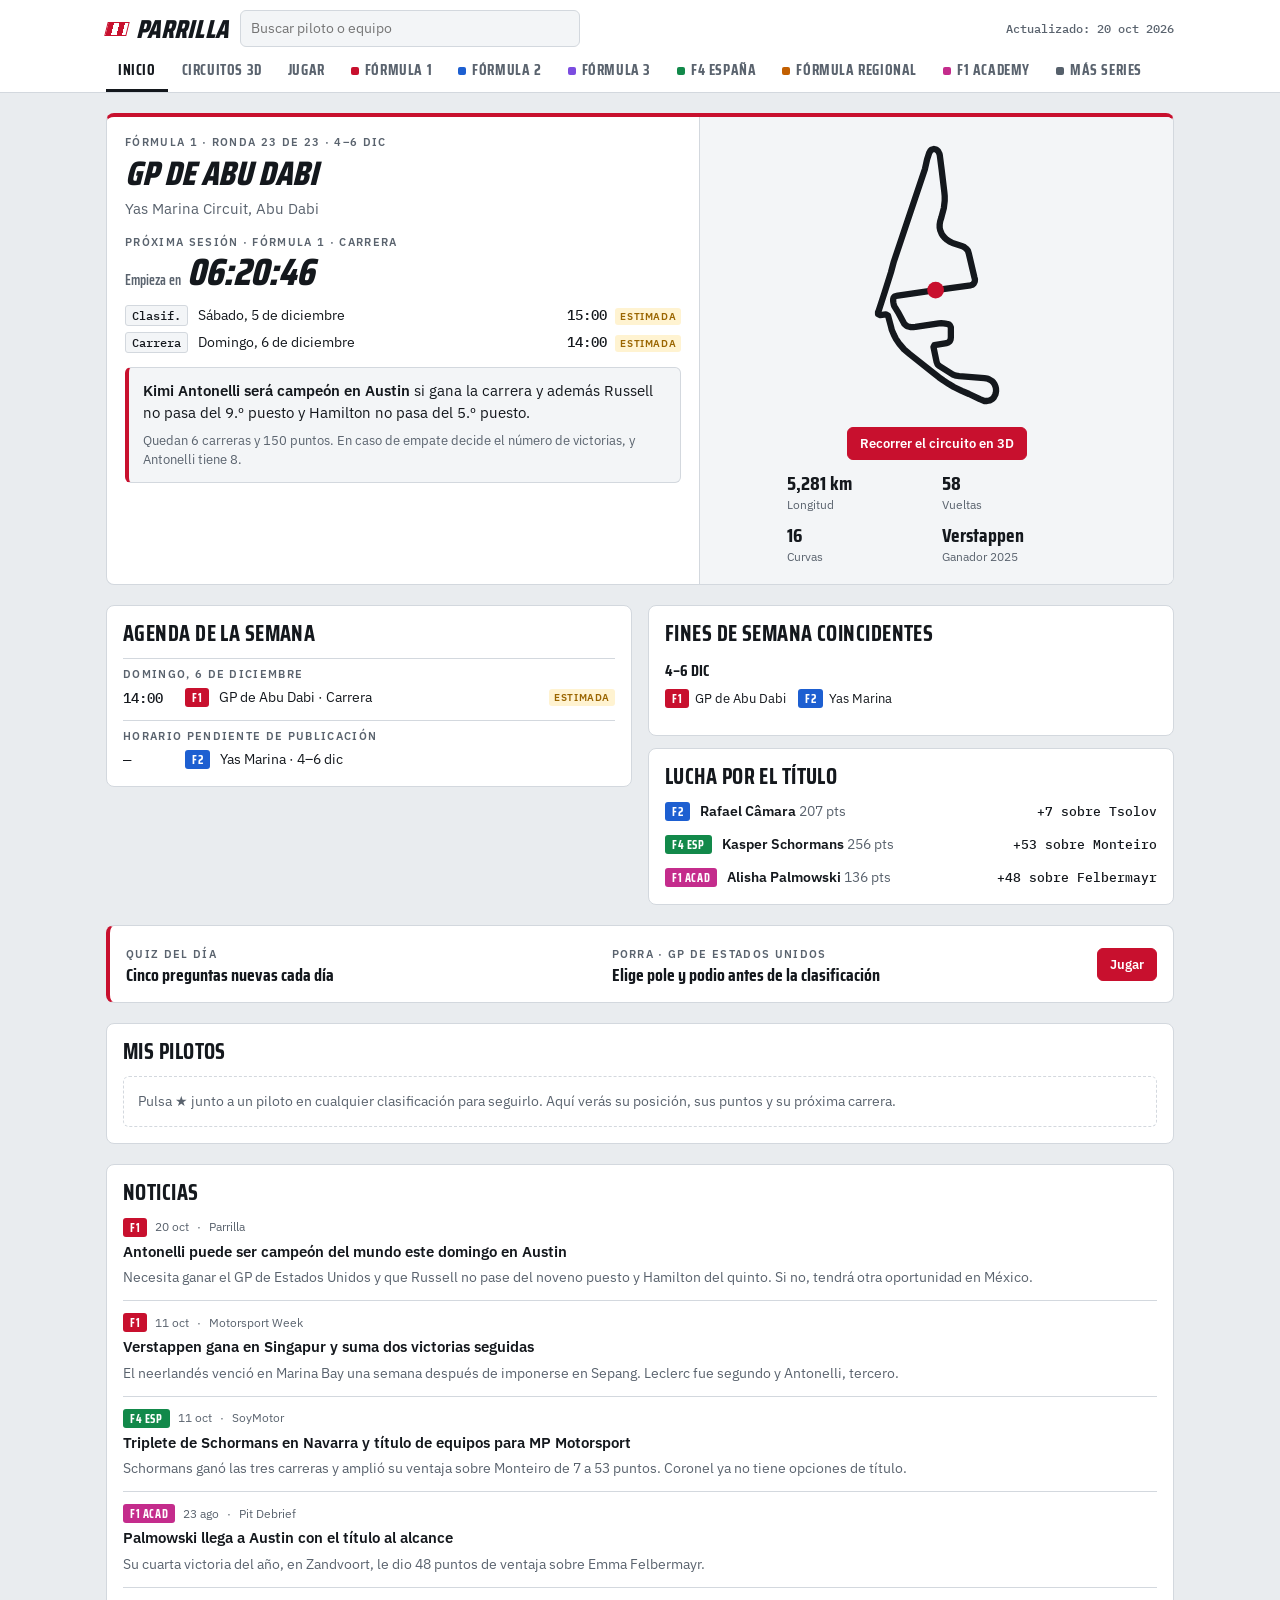
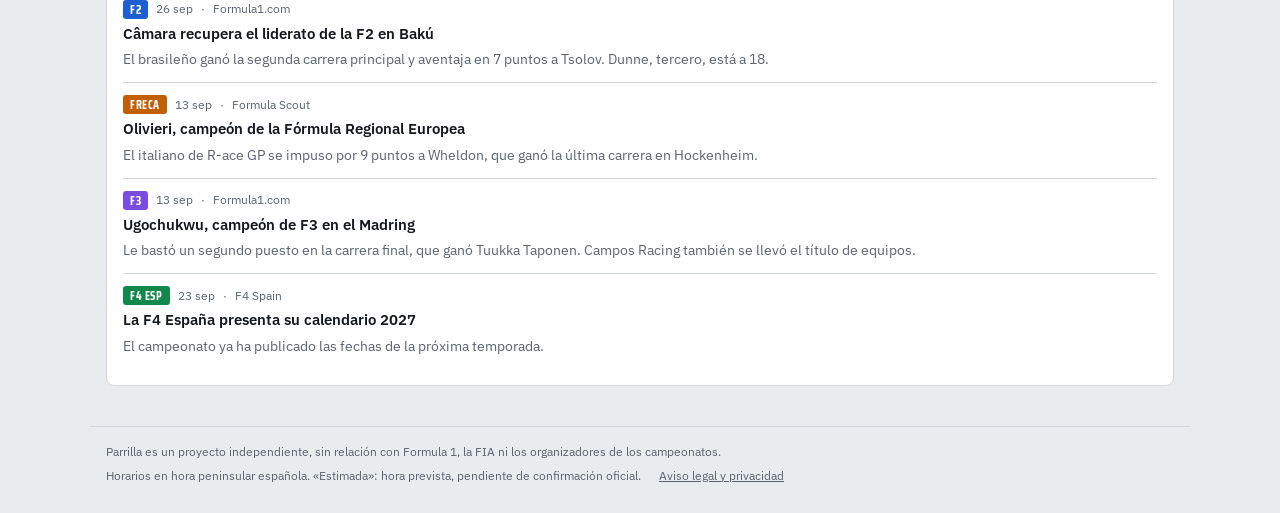
==== parrilla-motor/index.html @ 6202d60b "Add Parrilla Motor F1 site as imported from its artifact Standalone copy with a proper <head> (lang," ====
<!doctype html><html lang="es"><head><meta charset="utf-8"><meta name="viewport" content="width=device-width,initial-scale=1,viewport-fit=cover"><title>Parrilla Motor</title><meta name="description" content="Calendario, clasificaciones y circuitos de F1, F2, F3, F1 Academy, FRECA y F4 España, con horarios en tu zona."><style>:root{box-sizing:border-box;padding-top:env(safe-area-inset-top,0px);padding-bottom:env(safe-area-inset-bottom,0px)}html{scroll-padding-top:env(safe-area-inset-top,0px)}body{margin:0;padding:0}img{max-width:100%}[hidden]:not([hidden=until-found i]){display:none!important}</style>
<style>
@font-face{font-family:"Saira Condensed";font-weight:600;font-style:normal;font-display:swap;src:url([data-uri]) format("woff")}
@font-face{font-family:"Saira Condensed";font-weight:700;font-style:normal;font-display:swap;src:url([data-uri]) format("woff")}
@font-face{font-family:"Saira Condensed";font-weight:800;font-style:normal;font-display:swap;src:url([data-uri]) format("woff")}
@font-face{font-family:"IBM Plex Sans";font-weight:400;font-style:normal;font-display:swap;src:url([data-uri]) format("woff")}
@font-face{font-family:"IBM Plex Sans";font-weight:500;font-style:normal;font-display:swap;src:url([data-uri]) format("woff")}
@font-face{font-family:"IBM Plex Sans";font-weight:600;font-style:normal;font-display:swap;src:url([data-uri]) format("woff")}
@font-face{font-family:"IBM Plex Mono";font-weight:500;font-style:normal;font-display:swap;src:url([data-uri]) format("woff")}

/* Layout: pit-wall app — sticky header with series tabs; one content column (max 1100px); timing-screen tables; circuit traces as the only imagery */
:root{
  --bg:#e9ecef; --surface:#ffffff; --sunk:#f3f5f7; --ink:#14181d; --muted:#5a636e; --line:#d3d8de;
  --accent:#c8102e; --amber:#9a6500; --amber-bg:#fff3d1; --ok:#13804a; --track:#14181d;
  --f1:#c8102e; --f2:#1d5fd1; --f3:#7b4ce0; --f4:#12894a; --frec:#c25f00; --aca:#c42c8c; --oth:#56606b;
  --display:"Saira Condensed","Arial Narrow",Arial,sans-serif;
  --body:"IBM Plex Sans",system-ui,-apple-system,"Segoe UI",sans-serif;
  --mono:"IBM Plex Mono",ui-monospace,Menlo,Consolas,monospace;
}
@media (prefers-color-scheme:dark){:root:not([data-theme="light"]){
  --bg:#0f1216; --surface:#171b21; --sunk:#1d2229; --ink:#e8ebee; --muted:#9aa3ad; --line:#2b323b;
  --accent:#ff4b5c; --amber:#f2b705; --amber-bg:#2e2610; --ok:#3ccf7f; --track:#e8ebee;
  --f1:#ff4b5c; --f2:#5b93ff; --f3:#a98bff; --f4:#3ccf7f; --frec:#ff9a3c; --aca:#ff6bc6; --oth:#9aa3ad; color-scheme:dark}}
:root[data-theme="dark"]{
  --bg:#0f1216; --surface:#171b21; --sunk:#1d2229; --ink:#e8ebee; --muted:#9aa3ad; --line:#2b323b;
  --accent:#ff4b5c; --amber:#f2b705; --amber-bg:#2e2610; --ok:#3ccf7f; --track:#e8ebee;
  --f1:#ff4b5c; --f2:#5b93ff; --f3:#a98bff; --f4:#3ccf7f; --frec:#ff9a3c; --aca:#ff6bc6; --oth:#9aa3ad; color-scheme:dark}
*{box-sizing:border-box}
body{background:var(--bg);color:var(--ink);font:15px/1.5 var(--body);margin:0}
body::before{content:"";position:fixed;inset:0 0 auto;height:env(safe-area-inset-top,0px);z-index:10;background:var(--surface)}
a{color:inherit}
.wrap{max-width:1100px;margin:0 auto;padding-left:max(16px,env(safe-area-inset-left,0px));padding-right:max(16px,env(safe-area-inset-right,0px))}
header{position:sticky;top:env(safe-area-inset-top,0px);z-index:5;background:var(--surface);border-bottom:1px solid var(--line)}
.top{display:flex;align-items:center;gap:12px;padding-block:10px 6px;flex-wrap:wrap}
.brand{font:800 26px/1 var(--display);letter-spacing:.01em;text-transform:uppercase;font-style:italic;display:flex;align-items:center;gap:8px}
.brand i{display:inline-block;width:22px;height:14px;background:repeating-linear-gradient(90deg,var(--accent) 0 5.5px,var(--surface) 5.5px 11px);border:1px solid var(--accent);transform:skewX(-14deg)}
.stamp{margin-left:auto;font:500 12px var(--mono);color:var(--muted);white-space:nowrap}
.search{flex:1 1 220px;max-width:340px;position:relative}
.search input{width:100%;font:inherit;font-size:14px;padding:7px 10px;border:1px solid var(--line);border-radius:6px;background:var(--sunk);color:var(--ink)}
.search input:focus{outline:2px solid var(--accent);outline-offset:1px}
.results{position:absolute;left:0;right:0;top:calc(100% + 4px);background:var(--surface);border:1px solid var(--line);border-radius:6px;box-shadow:0 8px 24px rgba(0,0,0,.18);max-height:340px;overflow:auto;z-index:20}
.results button{display:flex;width:100%;gap:8px;align-items:center;padding:8px 10px;border:0;background:none;color:var(--ink);font:inherit;font-size:14px;text-align:left;cursor:pointer}
.results button:hover,.results button:focus{background:var(--sunk);outline:none}
nav.tabs{display:flex;gap:2px;overflow-x:auto;scrollbar-width:none}
nav.tabs::-webkit-scrollbar{display:none}
.tab{flex:none;border:0;background:none;color:var(--muted);font:700 15px/1 var(--display);letter-spacing:.04em;text-transform:uppercase;padding:10px 12px 11px;cursor:pointer;border-bottom:3px solid transparent;display:flex;gap:6px;align-items:center}
.tab[aria-selected="true"]{color:var(--ink);border-bottom-color:var(--c,var(--accent))}
.tab:focus-visible,.subtab:focus-visible,button:focus-visible{outline:2px solid var(--accent);outline-offset:-2px}
.dot{width:8px;height:8px;border-radius:2px;background:var(--c);flex:none}
main{padding-block:20px 40px;display:grid;gap:20px}
h1,h2,h3{font-family:var(--display);text-wrap:balance;margin:0;line-height:1.1}
h1{font-size:34px;font-weight:800;text-transform:uppercase;font-style:italic}
h2{font-size:22px;font-weight:700;text-transform:uppercase;letter-spacing:.02em}
h3{font-size:18px;font-weight:700}
.eyebrow{font:600 11px var(--body);letter-spacing:.12em;text-transform:uppercase;color:var(--muted)}
.muted{color:var(--muted)}
.mono{font-family:var(--mono);font-variant-numeric:tabular-nums}
.panel{background:var(--surface);border:1px solid var(--line);border-radius:8px;padding:16px;min-width:0}
.sec{display:grid;gap:12px;min-width:0;align-content:start}
.grid2{display:grid;grid-template-columns:repeat(auto-fit,minmax(min(100%,430px),1fr));gap:16px;align-items:start}
.hdr{display:flex;justify-content:space-between;align-items:center;gap:10px;flex-wrap:wrap}
/* feature */
.feature{display:grid;grid-template-columns:minmax(0,1.25fr) minmax(0,1fr);gap:0;padding:0;overflow:hidden;border-top:4px solid var(--c)}
.feature .info{padding:18px;display:grid;gap:14px;align-content:start}
.feature .map{background:var(--sunk);border-left:1px solid var(--line);display:grid;place-items:center;padding:18px;min-height:240px}
@media (max-width:760px){.feature{grid-template-columns:1fr}.feature .map{border-left:0;border-top:1px solid var(--line);min-height:200px}}
.trace{width:100%;max-width:280px;height:auto;aspect-ratio:1}
.trace path{fill:none;stroke:var(--track);stroke-width:4.5;stroke-linejoin:round;stroke-linecap:round}
.trace .sf{fill:var(--c,var(--accent))}
.cd{font:800 38px/1 var(--display);font-variant-numeric:tabular-nums;font-style:italic;white-space:nowrap}
.cd small{font-size:14px;font-weight:600;color:var(--muted);margin-right:6px;font-style:normal}
@media (max-width:560px){.cd{font-size:30px}h1{font-size:28px}}
.kv{display:grid;grid-template-columns:repeat(auto-fit,minmax(110px,1fr));gap:10px}
.kv div{display:grid;gap:2px}
.kv b{font:700 20px/1.1 var(--display)}
.kv span{font-size:12px;color:var(--muted)}
.chip{display:inline-flex;align-items:center;gap:5px;font:700 12px/1 var(--display);letter-spacing:.05em;text-transform:uppercase;padding:4px 7px 3px;border-radius:3px;background:var(--c);color:#fff;white-space:nowrap}
.sess{font:500 12px var(--mono);padding:2px 6px;border:1px solid var(--line);border-radius:3px;background:var(--sunk);min-width:62px;text-align:center;display:inline-block}
.est{font:600 10px var(--body);letter-spacing:.06em;text-transform:uppercase;color:var(--amber);background:var(--amber-bg);padding:2px 5px;border-radius:3px;white-space:nowrap}
.sched{display:grid;gap:6px}
.sched div{display:grid;grid-template-columns:auto 1fr auto;gap:10px;align-items:center;font-size:14px}
.sched .t{font:500 14px var(--mono)}
/* title fight */
.callout{border:1px solid var(--line);border-left:4px solid var(--c);border-radius:6px;padding:12px 14px;background:var(--sunk);display:grid;gap:6px}
.callout p{margin:0}
.callout ul{margin:0;padding-left:18px;display:grid;gap:2px}
.bars{display:grid;gap:6px}
.bar{display:grid;grid-template-columns:minmax(0,130px) 1fr 48px;gap:10px;align-items:center;font-size:13px}
.bar .nm{overflow:hidden;text-overflow:ellipsis;white-space:nowrap;font-weight:600}
.bar .track{height:10px;background:var(--line);border-radius:2px;position:relative;overflow:hidden}
.bar .fill{position:absolute;inset:0 auto 0 0;background:var(--c);border-radius:2px}
.bar .v{font:500 12px var(--mono);text-align:right}
.bar.out{opacity:.45}
/* agenda */
.day{display:grid;gap:6px}
.day>.eyebrow{padding-top:8px;border-top:1px solid var(--line)}
.day:first-child>.eyebrow{border-top:0;padding-top:0}
.row{display:grid;grid-template-columns:52px auto minmax(0,1fr) auto;gap:10px;align-items:center;font-size:14px}
.row .t{font:500 14px var(--mono);font-variant-numeric:tabular-nums}
.row .nm{overflow:hidden;text-overflow:ellipsis;white-space:nowrap}
.row.past{opacity:.5}
.clash{margin:0;padding:0;display:grid}
.clash li{list-style:none;display:grid;gap:6px;padding:10px 0;border-top:1px solid var(--line)}
.clash li:first-child{border-top:0;padding-top:0}
.clash .when{font:700 16px var(--display);text-transform:uppercase}
.clash .items{display:flex;flex-wrap:wrap;gap:6px 12px;font-size:13px}
.clash .items span{display:flex;gap:6px;align-items:center}
/* tables */
.tbl{overflow-x:auto;min-width:0}
table{border-collapse:collapse;width:100%;font-size:14px;font-variant-numeric:tabular-nums}
th{font:600 11px var(--body);letter-spacing:.08em;text-transform:uppercase;color:var(--muted);text-align:left;padding:6px 8px;border-bottom:1px solid var(--line);white-space:nowrap}
td{padding:7px 8px;border-bottom:1px solid var(--line);white-space:nowrap;vertical-align:top}
tr:last-child td{border-bottom:0}
td.pos{font:700 16px var(--display);width:34px;color:var(--muted)}
tr.p1 td.pos{color:var(--c)}
td.pts{font:600 14px var(--mono);text-align:right}
td.gap{font:500 12px var(--mono);color:var(--muted);text-align:right}
th.r{text-align:right}
td.drv{font-weight:600}
td.team{color:var(--muted)}
.tc{display:inline-block;width:4px;height:14px;border-radius:1px;background:var(--tc,var(--line));margin-right:8px;vertical-align:-2px}
tr.fav td{background:var(--amber-bg)}
tr.hl td{background:var(--amber-bg)}
td.wrap{white-space:normal;min-width:180px}
.res-r{display:grid;gap:2px}
.res-r span{display:flex;gap:6px;align-items:baseline}
.res-r em{font:600 10px var(--body);letter-spacing:.06em;text-transform:uppercase;color:var(--muted);font-style:normal;min-width:62px}
.star{border:0;background:none;cursor:pointer;font-size:17px;line-height:1;color:var(--line);padding:2px 4px}
.star[aria-pressed="true"]{color:var(--amber)}
/* series header */
.hero{display:grid;gap:10px;border-top:4px solid var(--c);padding-top:14px}
.facts{display:flex;flex-wrap:wrap;gap:8px 26px;font-size:14px}
.facts div b{display:block;font:700 22px/1.1 var(--display)}
.subtabs{display:flex;gap:4px;border-bottom:1px solid var(--line);overflow-x:auto;scrollbar-width:none}
.subtab{border:0;background:none;color:var(--muted);font:600 14px var(--body);padding:8px 12px;border-bottom:2px solid transparent;cursor:pointer;white-space:nowrap}
.subtab[aria-selected="true"]{color:var(--ink);border-bottom-color:var(--c)}
.cal{display:grid}
.ev{display:grid;grid-template-columns:44px minmax(0,1fr) auto;gap:12px;align-items:start;padding:12px 0;border-top:1px solid var(--line)}
.ev:first-child{border-top:0;padding-top:0}
.ev .rd{font:800 20px/1 var(--display);color:var(--muted);font-style:italic}
.ev.next .rd{color:var(--c)}
.ev .when{font:500 13px var(--mono);color:var(--muted);text-align:right;white-space:nowrap;display:grid;gap:4px;justify-items:end}
.ev .ss{display:flex;flex-wrap:wrap;gap:6px 14px;margin-top:6px;font-size:13px}
.ev .ss span{display:flex;gap:6px;align-items:center}
.ev .meta{font-size:13px;color:var(--muted);margin-top:2px}
.ev .mini{width:56px;height:56px;margin-top:6px}
.ev .mini path{stroke-width:7}
.evbody{display:grid;grid-template-columns:minmax(0,1fr) auto;gap:10px}
.badge{font:600 10px var(--body);letter-spacing:.08em;text-transform:uppercase;padding:2px 6px;border-radius:3px;border:1px solid currentColor}
.news{display:grid}
.news article{padding:12px 0;border-top:1px solid var(--line);display:grid;gap:4px}
.news article:first-child{border-top:0;padding-top:0}
.news a{font-weight:600;text-decoration:none}
.news a:hover{text-decoration:underline}
.news .meta{display:flex;gap:8px;align-items:center;font-size:12px;color:var(--muted);flex-wrap:wrap}
.favs{display:grid;grid-template-columns:repeat(auto-fill,minmax(min(100%,230px),1fr));gap:10px}
.fav-card{border:1px solid var(--line);border-left:4px solid var(--c);border-radius:6px;padding:10px 12px;display:grid;gap:2px;background:var(--sunk)}
.fav-card .big{font:800 26px/1 var(--display);font-style:italic}
.empty{border:1px dashed var(--line);border-radius:6px;padding:14px;color:var(--muted);font-size:14px}
.links{display:flex;flex-wrap:wrap;gap:8px}
.links a{font-size:13px;font-weight:600;text-decoration:none;border:1px solid var(--line);border-radius:5px;padding:6px 10px;background:var(--surface)}
.links a:hover{border-color:var(--c,var(--accent))}
.seg{display:inline-flex;border:1px solid var(--line);border-radius:6px;overflow:hidden}
.seg button{border:0;background:none;color:var(--muted);font:600 13px var(--body);padding:6px 12px;cursor:pointer}
.seg button[aria-pressed="true"]{background:var(--ink);color:var(--surface)}
.series-list{display:grid;gap:0}
.series-list article{display:grid;gap:4px;padding:12px 0;border-top:1px solid var(--line)}
.series-list article:first-child{border-top:0;padding-top:0}
footer{border-top:1px solid var(--line);padding-block:16px 28px;font-size:12px;color:var(--muted);display:flex;gap:6px 18px;flex-wrap:wrap}
footer a{color:var(--muted)}
.legal p{margin:0;max-width:68ch}
.btn.primary{background:var(--accent);border-color:var(--accent);color:#fff}
.btn:disabled{opacity:.5;cursor:default}
.map .btn{margin-top:12px}
.linkbtn{border:0;background:none;padding:0;color:var(--c,var(--accent));font:600 13px var(--body);cursor:pointer;text-decoration:underline;text-underline-offset:3px}
.chips-row{display:flex;gap:6px;flex-wrap:wrap}
.trk-pick{display:flex;gap:8px;align-items:center;max-width:460px;min-width:0;width:100%}
.trk-pick select{font:600 14px var(--body);padding:8px 10px;border:1px solid var(--line);border-radius:6px;background:var(--surface);color:var(--ink);max-width:100%;min-width:0;width:0;flex:1 1 auto}
.trk-pick .btn{width:38px;height:36px;padding:0;font-size:18px;flex:none}
.badge.live{color:var(--accent)}
.mini{position:absolute;top:10px;left:10px;width:110px;height:110px;background:rgba(15,18,22,.55);border-radius:6px;pointer-events:none}
@media (max-width:480px){.mini{width:84px;height:84px}}
.pill{border:1px solid var(--line);background:var(--surface);color:var(--ink);font:600 13px var(--body);padding:6px 12px;border-radius:999px;cursor:pointer}
.pill[aria-pressed="true"]{background:var(--ink);color:var(--surface);border-color:var(--ink)}
.promo{display:grid;grid-template-columns:1fr 1fr auto;gap:16px;align-items:center;border-left:4px solid var(--accent)}
.promo h3{font-size:18px;margin-top:2px}
@media (max-width:640px){.promo{grid-template-columns:1fr}}
/* 3D */
.v3d-wrap{display:grid;gap:10px}
.v3d-stage{position:relative;width:100%;aspect-ratio:16/9;max-height:70vh;min-height:320px;border-radius:8px;overflow:hidden;background:#1b2233;border:1px solid var(--line)}
@media (max-width:640px){.v3d-stage{aspect-ratio:auto;height:62vh}}
#v3dc{display:block;width:100%;height:100%;touch-action:none;cursor:grab}
.v3d-loading[hidden]{display:none}
.v3d-loading{position:absolute;inset:0;display:grid;place-items:center;color:#e8ebee;font:600 14px var(--body);text-align:center;padding:16px}
.hud{position:absolute;left:10px;bottom:10px;display:flex;gap:14px;align-items:flex-end;background:rgba(15,18,22,.78);color:#fff;border-radius:6px;padding:8px 12px;font-variant-numeric:tabular-nums}
.hud b{display:block;font:800 30px/1 var(--display);font-style:italic}
.hud span{font:600 10px var(--body);letter-spacing:.08em;text-transform:uppercase;color:#aab2bb}
.hud-speed b{font-size:40px;min-width:3ch;text-align:right}
.hud-time b{font:500 18px var(--mono);font-style:normal}
.hud-bars{display:flex;gap:4px;height:40px}
.hb{width:8px;height:100%;background:rgba(255,255,255,.15);border-radius:2px;position:relative;overflow:hidden}
.hb i{position:absolute;inset:0;transform-origin:bottom;transform:scaleY(0);transition:transform .08s linear}
.hb.thr i{background:#3ccf7f}.hb.brk i{background:#ff4b5c}
@media (max-width:480px){.hud{gap:10px;padding:6px 8px}.hud-speed b{font-size:30px}.hud b{font-size:24px}.hud-time b{font-size:14px}.hud-cam button{padding:5px 8px;font-size:12px}}
.v3d-ctrl{display:flex;gap:10px;align-items:center;flex-wrap:wrap}
.v3d-ctrl .seg{flex-wrap:wrap}
.v3d-ctrl input[type=range]{flex:1 1 200px;accent-color:var(--accent)}
.btn.play{width:44px;height:34px;padding:0}
.brk-list{display:grid;gap:0}
.brk-item{display:grid;grid-template-columns:28px 64px 1fr auto;gap:10px;align-items:center;border:0;border-top:1px solid var(--line);background:none;color:var(--ink);font:inherit;font-size:14px;padding:9px 4px;text-align:left;cursor:pointer}
.brk-item:first-child{border-top:0}
.brk-item:hover{background:var(--sunk)}
.brk-item .n{font:800 18px var(--display);font-style:italic;color:var(--accent)}
.brk-item .d{font:500 12px var(--mono);color:var(--muted)}
.brk-item .g{font-size:12px;color:var(--muted)}
@media (max-width:480px){.brk-item{grid-template-columns:24px 1fr auto}.brk-item .d{display:none}}
/* quiz */
.qprog{display:flex;gap:4px}
.qprog i{flex:1;height:5px;border-radius:2px;background:var(--line)}
.qprog i.cur{background:var(--muted)}.qprog i.ok{background:var(--ok)}.qprog i.ko{background:var(--accent)}
.qq{font:700 22px/1.25 var(--display);margin:4px 0 0;text-wrap:balance}
.qopts{display:grid;gap:8px}
.qopt{border:1px solid var(--line);background:var(--sunk);color:var(--ink);font:500 15px var(--body);text-align:left;padding:11px 14px;border-radius:6px;cursor:pointer}
.qopt:hover:not(:disabled){border-color:var(--ink)}
.qopt:disabled{cursor:default}
.qopt.right{border-color:var(--ok);background:color-mix(in srgb,var(--ok) 14%,var(--surface))}
.qopt.wrong{border-color:var(--accent);background:color-mix(in srgb,var(--accent) 12%,var(--surface))}
.qfb{font-size:14px;padding:10px 12px;border-radius:6px;background:var(--sunk);border-left:4px solid var(--ok);margin-bottom:10px}
.qfb.ko{border-left-color:var(--accent)}
@media (prefers-reduced-motion:no-preference){.qopt.right{animation:pop .28s ease-out}.qopt.wrong{animation:nudge .3s ease-out}}
@keyframes pop{0%{transform:scale(1)}45%{transform:scale(1.025)}100%{transform:scale(1)}}
@keyframes nudge{0%,100%{transform:translateX(0)}30%{transform:translateX(-4px)}60%{transform:translateX(3px)}}
.qscore{display:flex;align-items:center;gap:16px}
.qscore b{font:800 56px/1 var(--display);font-style:italic}
.qscore b span{font-size:24px;color:var(--muted)}
.qprog.big{flex:1}.qprog.big i{height:10px}
.qrev{margin:8px 0 0;padding-left:18px;display:grid;gap:8px;font-size:14px}
.okc{color:var(--ok);font-weight:600}.koc{color:var(--accent);font-weight:600}
details summary{cursor:pointer;font-weight:600;font-size:14px}
.sharebox{width:100%;font:13px var(--mono);margin-top:6px;background:var(--sunk);color:var(--ink);border:1px solid var(--line);border-radius:4px}
.pform{display:grid;grid-template-columns:1fr 1fr;gap:10px}
.pform .hdr{grid-column:1/-1}
.pfield{display:grid;gap:4px;font-size:12px;color:var(--muted);font-weight:600;text-transform:uppercase;letter-spacing:.06em}
.pfield select{font:500 14px var(--body);text-transform:none;letter-spacing:0;padding:8px;border:1px solid var(--line);border-radius:6px;background:var(--sunk);color:var(--ink)}
@media (max-width:420px){.pform{grid-template-columns:1fr}}
.prules{list-style:none;margin:8px 0 0;padding:0;display:grid;gap:4px;font-size:14px}
.prules li{display:flex;justify-content:space-between;border-bottom:1px dashed var(--line);padding-bottom:4px}
.legal h2{font-size:18px;margin-top:8px}
.btn{font:600 13px var(--body);padding:7px 12px;border:1px solid var(--line);border-radius:6px;background:var(--sunk);color:var(--ink);cursor:pointer}
</style>

</head><body>
<header>
  <div class="wrap">
    <div class="top">
      <div class="brand"><i aria-hidden="true"></i>Parrilla</div>
      <div class="search">
        <input id="q" type="search" placeholder="Buscar piloto o equipo" aria-label="Buscar piloto o equipo" autocomplete="off">
        <div class="results" id="qres" hidden></div>
      </div>
      <div class="stamp" id="stamp"></div>
    </div>
    <nav class="tabs" id="tabs" role="tablist" aria-label="Categorías"></nav>
  </div>
</header>
<main class="wrap" id="main"></main>
<script type="text/plain" id="three-src">/**
 * @license
 * Copyright 2010-2023 Three.js Authors
 * SPDX-License-Identifier: MIT
 */
!function(t,e){"object"==typeof exports&&"undefined"!=typeof module?e(exports):"function"==typeof define&&define.amd?define(["exports"],e):e((t="undefined"!=typeof globalThis?globalThis:t||self).THREE={})}(this,(function(t){"use strict";const e="149",i=100,n=300,r=301,s=302,a=303,o=304,l=306,c=1e3,h=1001,u=1002,d=1003,p=1004,m=1005,f=1006,g=1007,v=1008,x=1009,_=1012,y=1014,M=1015,b=1016,S=1020,w=1023,T=1026,A=1027,E=33776,C=33777,L=33778,R=33779,P=35840,I=35841,D=35842,N=35843,O=37492,z=37496,U=37808,B=37809,F=37810,k=37811,G=37812,V=37813,H=37814,W=37815,j=37816,q=37817,X=37818,Y=37819,Z=37820,J=37821,K=36492,$=36284,Q=36285,tt=36286,et=2300,it=2301,nt=2302,rt=2400,st=2401,at=2402,ot=2500,lt=2501,ct=3e3,ht=3001,ut="srgb",dt="srgb-linear",pt=7680,mt=35044,ft="300 es",gt=1035;class vt{addEventListener(t,e){void 0===this._listeners&&(this._listeners={});const i=this._listeners;void 0===i[t]&&(i[t]=[]),-1===i[t].indexOf(e)&&i[t].push(e)}hasEventListener(t,e){if(void 0===this._listeners)return!1;const i=this._listeners;return void 0!==i[t]&&-1!==i[t].indexOf(e)}removeEventListener(t,e){if(void 0===this._listeners)return;const i=this._listeners[t];if(void 0!==i){const t=i.indexOf(e);-1!==t&&i.splice(t,1)}}dispatchEvent(t){if(void 0===this._listeners)return;const e=this._listeners[t.type];if(void 0!==e){t.target=this;const i=e.slice(0);for(let e=0,n=i.length;e<n;e++)i[e].call(this,t);t.target=null}}}const xt=["00","01","02","03","04","05","06","07","08","09","0a","0b","0c","0d","0e","0f","10","11","12","13","14","15","16","17","18","19","1a","1b","1c","1d","1e","1f","20","21","22","23","24","25","26","27","28","29","2a","2b","2c","2d","2e","2f","30","31","32","33","34","35","36","37","38","39","3a","3b","3c","3d","3e","3f","40","41","42","43","44","45","46","47","48","49","4a","4b","4c","4d","4e","4f","50","51","52","53","54","55","56","57","58","59","5a","5b","5c","5d","5e","5f","60","61","62","63","64","65","66","67","68","69","6a","6b","6c","6d","6e","6f","70","71","72","73","74","75","76","77","78","79","7a","7b","7c","7d","7e","7f","80","81","82","83","84","85","86","87","88","89","8a","8b","8c","8d","8e","8f","90","91","92","93","94","95","96","97","98","99","9a","9b","9c","9d","9e","9f","a0","a1","a2","a3","a4","a5","a6","a7","a8","a9","aa","ab","ac","ad","ae","af","b0","b1","b2","b3","b4","b5","b6","b7","b8","b9","ba","bb","bc","bd","be","bf","c0","c1","c2","c3","c4","c5","c6","c7","c8","c9","ca","cb","cc","cd","ce","cf","d0","d1","d2","d3","d4","d5","d6","d7","d8","d9","da","db","dc","dd","de","df","e0","e1","e2","e3","e4","e5","e6","e7","e8","e9","ea","eb","ec","ed","ee","ef","f0","f1","f2","f3","f4","f5","f6","f7","f8","f9","fa","fb","fc","fd","fe","ff"];let _t=1234567;const yt=Math.PI/180,Mt=180/Math.PI;function bt(){const t=4294967295*Math.random()|0,e=4294967295*Math.random()|0,i=4294967295*Math.random()|0,n=4294967295*Math.random()|0;return(xt[255&t]+xt[t>>8&255]+xt[t>>16&255]+xt[t>>24&255]+"-"+xt[255&e]+xt[e>>8&255]+"-"+xt[e>>16&15|64]+xt[e>>24&255]+"-"+xt[63&i|128]+xt[i>>8&255]+"-"+xt[i>>16&255]+xt[i>>24&255]+xt[255&n]+xt[n>>8&255]+xt[n>>16&255]+xt[n>>24&255]).toLowerCase()}function St(t,e,i){return Math.max(e,Math.min(i,t))}function wt(t,e){return(t%e+e)%e}function Tt(t,e,i){return(1-i)*t+i*e}function At(t){return 0==(t&t-1)&&0!==t}function Et(t){return Math.pow(2,Math.ceil(Math.log(t)/Math.LN2))}function Ct(t){return Math.pow(2,Math.floor(Math.log(t)/Math.LN2))}function Lt(t,e){switch(e.constructor){case Float32Array:return t;case Uint16Array:return t/65535;case Uint8Array:return t/255;case Int16Array:return Math.max(t/32767,-1);case Int8Array:return Math.max(t/127,-1);default:throw new Error("Invalid component type.")}}function Rt(t,e){switch(e.constructor){case Float32Array:return t;case Uint16Array:return Math.round(65535*t);case Uint8Array:return Math.round(255*t);case Int16Array:return Math.round(32767*t);case Int8Array:return Math.round(127*t);default:throw new Error("Invalid component type.")}}var Pt=Object.freeze({__proto__:null,DEG2RAD:yt,RAD2DEG:Mt,ceilPowerOfTwo:Et,clamp:St,damp:function(t,e,i,n){return Tt(t,e,1-Math.exp(-i*n))},degToRad:function(t){return t*yt},denormalize:Lt,euclideanModulo:wt,floorPowerOfTwo:Ct,generateUUID:bt,inverseLerp:function(t,e,i){return t!==e?(i-t)/(e-t):0},isPowerOfTwo:At,lerp:Tt,mapLinear:function(t,e,i,n,r){return n+(t-e)*(r-n)/(i-e)},normalize:Rt,pingpong:function(t,e=1){return e-Math.abs(wt(t,2*e)-e)},radToDeg:function(t){return t*Mt},randFloat:function(t,e){return t+Math.random()*(e-t)},randFloatSpread:function(t){return t*(.5-Math.random())},randInt:function(t,e){return t+Math.floor(Math.random()*(e-t+1))},seededRandom:function(t){void 0!==t&&(_t=t);let e=_t+=1831565813;return e=Math.imul(e^e>>>15,1|e),e^=e+Math.imul(e^e>>>7,61|e),((e^e>>>14)>>>0)/4294967296},setQuaternionFromProperEuler:function(t,e,i,n,r){const s=Math.cos,a=Math.sin,o=s(i/2),l=a(i/2),c=s((e+n)/2),h=a((e+n)/2),u=s((e-n)/2),d=a((e-n)/2),p=s((n-e)/2),m=a((n-e)/2);switch(r){case"XYX":t.set(o*h,l*u,l*d,o*c);break;case"YZY":t.set(l*d,o*h,l*u,o*c);break;case"ZXZ":t.set(l*u,l*d,o*h,o*c);break;case"XZX":t.set(o*h,l*m,l*p,o*c);break;case"YXY":t.set(l*p,o*h,l*m,o*c);break;case"ZYZ":t.set(l*m,l*p,o*h,o*c);break;default:console.warn("THREE.MathUtils: .setQuaternionFromProperEuler() encountered an unknown order: "+r)}},smootherstep:function(t,e,i){return t<=e?0:t>=i?1:(t=(t-e)/(i-e))*t*t*(t*(6*t-15)+10)},smoothstep:function(t,e,i){return t<=e?0:t>=i?1:(t=(t-e)/(i-e))*t*(3-2*t)}});class It{constructor(t=0,e=0){It.prototype.isVector2=!0,this.x=t,this.y=e}get width(){return this.x}set width(t){this.x=t}get height(){return this.y}set height(t){this.y=t}set(t,e){return this.x=t,this.y=e,this}setScalar(t){return this.x=t,this.y=t,this}setX(t){return this.x=t,this}setY(t){return this.y=t,this}setComponent(t,e){switch(t){case 0:this.x=e;break;case 1:this.y=e;break;default:throw new Error("index is out of range: "+t)}return this}getComponent(t){switch(t){case 0:return this.x;case 1:return this.y;default:throw new Error("index is out of range: "+t)}}clone(){return new this.constructor(this.x,this.y)}copy(t){return this.x=t.x,this.y=t.y,this}add(t){return this.x+=t.x,this.y+=t.y,this}addScalar(t){return this.x+=t,this.y+=t,this}addVectors(t,e){return this.x=t.x+e.x,this.y=t.y+e.y,this}addScaledVector(t,e){return this.x+=t.x*e,this.y+=t.y*e,this}sub(t){return this.x-=t.x,this.y-=t.y,this}subScalar(t){return this.x-=t,this.y-=t,this}subVectors(t,e){return this.x=t.x-e.x,this.y=t.y-e.y,this}multiply(t){return this.x*=t.x,this.y*=t.y,this}multiplyScalar(t){return this.x*=t,this.y*=t,this}divide(t){return this.x/=t.x,this.y/=t.y,this}divideScalar(t){return this.multiplyScalar(1/t)}applyMatrix3(t){const e=this.x,i=this.y,n=t.elements;return this.x=n[0]*e+n[3]*i+n[6],this.y=n[1]*e+n[4]*i+n[7],this}min(t){return this.x=Math.min(this.x,t.x),this.y=Math.min(this.y,t.y),this}max(t){return this.x=Math.max(this.x,t.x),this.y=Math.max(this.y,t.y),this}clamp(t,e){return this.x=Math.max(t.x,Math.min(e.x,this.x)),this.y=Math.max(t.y,Math.min(e.y,this.y)),this}clampScalar(t,e){return this.x=Math.max(t,Math.min(e,this.x)),this.y=Math.max(t,Math.min(e,this.y)),this}clampLength(t,e){const i=this.length();return this.divideScalar(i||1).multiplyScalar(Math.max(t,Math.min(e,i)))}floor(){return this.x=Math.floor(this.x),this.y=Math.floor(this.y),this}ceil(){return this.x=Math.ceil(this.x),this.y=Math.ceil(this.y),this}round(){return this.x=Math.round(this.x),this.y=Math.round(this.y),this}roundToZero(){return this.x=this.x<0?Math.ceil(this.x):Math.floor(this.x),this.y=this.y<0?Math.ceil(this.y):Math.floor(this.y),this}negate(){return this.x=-this.x,this.y=-this.y,this}dot(t){return this.x*t.x+this.y*t.y}cross(t){return this.x*t.y-this.y*t.x}lengthSq(){return this.x*this.x+this.y*this.y}length(){return Math.sqrt(this.x*this.x+this.y*this.y)}manhattanLength(){return Math.abs(this.x)+Math.abs(this.y)}normalize(){return this.divideScalar(this.length()||1)}angle(){return Math.atan2(-this.y,-this.x)+Math.PI}distanceTo(t){return Math.sqrt(this.distanceToSquared(t))}distanceToSquared(t){const e=this.x-t.x,i=this.y-t.y;return e*e+i*i}manhattanDistanceTo(t){return Math.abs(this.x-t.x)+Math.abs(this.y-t.y)}setLength(t){return this.normalize().multiplyScalar(t)}lerp(t,e){return this.x+=(t.x-this.x)*e,this.y+=(t.y-this.y)*e,this}lerpVectors(t,e,i){return this.x=t.x+(e.x-t.x)*i,this.y=t.y+(e.y-t.y)*i,this}equals(t){return t.x===this.x&&t.y===this.y}fromArray(t,e=0){return this.x=t[e],this.y=t[e+1],this}toArray(t=[],e=0){return t[e]=this.x,t[e+1]=this.y,t}fromBufferAttribute(t,e){return this.x=t.getX(e),this.y=t.getY(e),this}rotateAround(t,e){const i=Math.cos(e),n=Math.sin(e),r=this.x-t.x,s=this.y-t.y;return this.x=r*i-s*n+t.x,this.y=r*n+s*i+t.y,this}random(){return this.x=Math.random(),this.y=Math.random(),this}*[Symbol.iterator](){yield this.x,yield this.y}}class Dt{constructor(){Dt.prototype.isMatrix3=!0,this.elements=[1,0,0,0,1,0,0,0,1]}set(t,e,i,n,r,s,a,o,l){const c=this.elements;return c[0]=t,c[1]=n,c[2]=a,c[3]=e,c[4]=r,c[5]=o,c[6]=i,c[7]=s,c[8]=l,this}identity(){return this.set(1,0,0,0,1,0,0,0,1),this}copy(t){const e=this.elements,i=t.elements;return e[0]=i[0],e[1]=i[1],e[2]=i[2],e[3]=i[3],e[4]=i[4],e[5]=i[5],e[6]=i[6],e[7]=i[7],e[8]=i[8],this}extractBasis(t,e,i){return t.setFromMatrix3Column(this,0),e.setFromMatrix3Column(this,1),i.setFromMatrix3Column(this,2),this}setFromMatrix4(t){const e=t.elements;return this.set(e[0],e[4],e[8],e[1],e[5],e[9],e[2],e[6],e[10]),this}multiply(t){return this.multiplyMatrices(this,t)}premultiply(t){return this.multiplyMatrices(t,this)}multiplyMatrices(t,e){const i=t.elements,n=e.elements,r=this.elements,s=i[0],a=i[3],o=i[6],l=i[1],c=i[4],h=i[7],u=i[2],d=i[5],p=i[8],m=n[0],f=n[3],g=n[6],v=n[1],x=n[4],_=n[7],y=n[2],M=n[5],b=n[8];return r[0]=s*m+a*v+o*y,r[3]=s*f+a*x+o*M,r[6]=s*g+a*_+o*b,r[1]=l*m+c*v+h*y,r[4]=l*f+c*x+h*M,r[7]=l*g+c*_+h*b,r[2]=u*m+d*v+p*y,r[5]=u*f+d*x+p*M,r[8]=u*g+d*_+p*b,this}multiplyScalar(t){const e=this.elements;return e[0]*=t,e[3]*=t,e[6]*=t,e[1]*=t,e[4]*=t,e[7]*=t,e[2]*=t,e[5]*=t,e[8]*=t,this}determinant(){const t=this.elements,e=t[0],i=t[1],n=t[2],r=t[3],s=t[4],a=t[5],o=t[6],l=t[7],c=t[8];return e*s*c-e*a*l-i*r*c+i*a*o+n*r*l-n*s*o}invert(){const t=this.elements,e=t[0],i=t[1],n=t[2],r=t[3],s=t[4],a=t[5],o=t[6],l=t[7],c=t[8],h=c*s-a*l,u=a*o-c*r,d=l*r-s*o,p=e*h+i*u+n*d;if(0===p)return this.set(0,0,0,0,0,0,0,0,0);const m=1/p;return t[0]=h*m,t[1]=(n*l-c*i)*m,t[2]=(a*i-n*s)*m,t[3]=u*m,t[4]=(c*e-n*o)*m,t[5]=(n*r-a*e)*m,t[6]=d*m,t[7]=(i*o-l*e)*m,t[8]=(s*e-i*r)*m,this}transpose(){let t;const e=this.elements;return t=e[1],e[1]=e[3],e[3]=t,t=e[2],e[2]=e[6],e[6]=t,t=e[5],e[5]=e[7],e[7]=t,this}getNormalMatrix(t){return this.setFromMatrix4(t).invert().transpose()}transposeIntoArray(t){const e=this.elements;return t[0]=e[0],t[1]=e[3],t[2]=e[6],t[3]=e[1],t[4]=e[4],t[5]=e[7],t[6]=e[2],t[7]=e[5],t[8]=e[8],this}setUvTransform(t,e,i,n,r,s,a){const o=Math.cos(r),l=Math.sin(r);return this.set(i*o,i*l,-i*(o*s+l*a)+s+t,-n*l,n*o,-n*(-l*s+o*a)+a+e,0,0,1),this}scale(t,e){return this.premultiply(Nt.makeScale(t,e)),this}rotate(t){return this.premultiply(Nt.makeRotation(-t)),this}translate(t,e){return this.premultiply(Nt.makeTranslation(t,e)),this}makeTranslation(t,e){return this.set(1,0,t,0,1,e,0,0,1),this}makeRotation(t){const e=Math.cos(t),i=Math.sin(t);return this.set(e,-i,0,i,e,0,0,0,1),this}makeScale(t,e){return this.set(t,0,0,0,e,0,0,0,1),this}equals(t){const e=this.elements,i=t.elements;for(let t=0;t<9;t++)if(e[t]!==i[t])return!1;return!0}fromArray(t,e=0){for(let i=0;i<9;i++)this.elements[i]=t[i+e];return this}toArray(t=[],e=0){const i=this.elements;return t[e]=i[0],t[e+1]=i[1],t[e+2]=i[2],t[e+3]=i[3],t[e+4]=i[4],t[e+5]=i[5],t[e+6]=i[6],t[e+7]=i[7],t[e+8]=i[8],t}clone(){return(new this.constructor).fromArray(this.elements)}}const Nt=new Dt;function Ot(t){for(let e=t.length-1;e>=0;--e)if(t[e]>=65535)return!0;return!1}const zt={Int8Array:Int8Array,Uint8Array:Uint8Array,Uint8ClampedArray:Uint8ClampedArray,Int16Array:Int16Array,Uint16Array:Uint16Array,Int32Array:Int32Array,Uint32Array:Uint32Array,Float32Array:Float32Array,Float64Array:Float64Array};function Ut(t,e){return new zt[t](e)}function Bt(t){return document.createElementNS("http://www.w3.org/1999/xhtml",t)}function Ft(t){return t<.04045?.0773993808*t:Math.pow(.9478672986*t+.0521327014,2.4)}function kt(t){return t<.0031308?12.92*t:1.055*Math.pow(t,.41666)-.055}const Gt={[ut]:{[dt]:Ft},[dt]:{[ut]:kt}},Vt={legacyMode:!0,get workingColorSpace(){return dt},set workingColorSpace(t){console.warn("THREE.ColorManagement: .workingColorSpace is readonly.")},convert:function(t,e,i){if(this.legacyMode||e===i||!e||!i)return t;if(Gt[e]&&void 0!==Gt[e][i]){const n=Gt[e][i];return t.r=n(t.r),t.g=n(t.g),t.b=n(t.b),t}throw new Error("Unsupported color space conversion.")},fromWorkingColorSpace:function(t,e){return this.convert(t,this.workingColorSpace,e)},toWorkingColorSpace:function(t,e){return this.convert(t,e,this.workingColorSpace)}},Ht={aliceblue:15792383,antiquewhite:16444375,aqua:65535,aquamarine:8388564,azure:15794175,beige:16119260,bisque:16770244,black:0,blanchedalmond:16772045,blue:255,blueviolet:9055202,brown:10824234,burlywood:14596231,cadetblue:6266528,chartreuse:8388352,chocolate:13789470,coral:16744272,cornflowerblue:6591981,cornsilk:16775388,crimson:14423100,cyan:65535,darkblue:139,darkcyan:35723,darkgoldenrod:12092939,darkgray:11119017,darkgreen:25600,darkgrey:11119017,darkkhaki:12433259,darkmagenta:9109643,darkolivegreen:5597999,darkorange:16747520,darkorchid:10040012,darkred:9109504,darksalmon:15308410,darkseagreen:9419919,darkslateblue:4734347,darkslategray:3100495,darkslategrey:3100495,darkturquoise:52945,darkviolet:9699539,deeppink:16716947,deepskyblue:49151,dimgray:6908265,dimgrey:6908265,dodgerblue:2003199,firebrick:11674146,floralwhite:16775920,forestgreen:2263842,fuchsia:16711935,gainsboro:14474460,ghostwhite:16316671,gold:16766720,goldenrod:14329120,gray:8421504,green:32768,greenyellow:11403055,grey:8421504,honeydew:15794160,hotpink:16738740,indianred:13458524,indigo:4915330,ivory:16777200,khaki:15787660,lavender:15132410,lavenderblush:16773365,lawngreen:8190976,lemonchiffon:16775885,lightblue:11393254,lightcoral:15761536,lightcyan:14745599,lightgoldenrodyellow:16448210,lightgray:13882323,lightgreen:9498256,lightgrey:13882323,lightpink:16758465,lightsalmon:16752762,lightseagreen:2142890,lightskyblue:8900346,lightslategray:7833753,lightslategrey:7833753,lightsteelblue:11584734,lightyellow:16777184,lime:65280,limegreen:3329330,linen:16445670,magenta:16711935,maroon:8388608,mediumaquamarine:6737322,mediumblue:205,mediumorchid:12211667,mediumpurple:9662683,mediumseagreen:3978097,mediumslateblue:8087790,mediumspringgreen:64154,mediumturquoise:4772300,mediumvioletred:13047173,midnightblue:1644912,mintcream:16121850,mistyrose:16770273,moccasin:16770229,navajowhite:16768685,navy:128,oldlace:16643558,olive:8421376,olivedrab:7048739,orange:16753920,orangered:16729344,orchid:14315734,palegoldenrod:15657130,palegreen:10025880,paleturquoise:11529966,palevioletred:14381203,papayawhip:16773077,peachpuff:16767673,peru:13468991,pink:16761035,plum:14524637,powderblue:11591910,purple:8388736,rebeccapurple:6697881,red:16711680,rosybrown:12357519,royalblue:4286945,saddlebrown:9127187,salmon:16416882,sandybrown:16032864,seagreen:3050327,seashell:16774638,sienna:10506797,silver:12632256,skyblue:8900331,slateblue:6970061,slategray:7372944,slategrey:7372944,snow:16775930,springgreen:65407,steelblue:4620980,tan:13808780,teal:32896,thistle:14204888,tomato:16737095,turquoise:4251856,violet:15631086,wheat:16113331,white:16777215,whitesmoke:16119285,yellow:16776960,yellowgreen:10145074},Wt={r:0,g:0,b:0},jt={h:0,s:0,l:0},qt={h:0,s:0,l:0};function Xt(t,e,i){return i<0&&(i+=1),i>1&&(i-=1),i<1/6?t+6*(e-t)*i:i<.5?e:i<2/3?t+6*(e-t)*(2/3-i):t}function Yt(t,e){return e.r=t.r,e.g=t.g,e.b=t.b,e}class Zt{constructor(t,e,i){return this.isColor=!0,this.r=1,this.g=1,this.b=1,void 0===e&&void 0===i?this.set(t):this.setRGB(t,e,i)}set(t){return t&&t.isColor?this.copy(t):"number"==typeof t?this.setHex(t):"string"==typeof t&&this.setStyle(t),this}setScalar(t){return this.r=t,this.g=t,this.b=t,this}setHex(t,e=ut){return t=Math.floor(t),this.r=(t>>16&255)/255,this.g=(t>>8&255)/255,this.b=(255&t)/255,Vt.toWorkingColorSpace(this,e),this}setRGB(t,e,i,n=Vt.workingColorSpace){return this.r=t,this.g=e,this.b=i,Vt.toWorkingColorSpace(this,n),this}setHSL(t,e,i,n=Vt.workingColorSpace){if(t=wt(t,1),e=St(e,0,1),i=St(i,0,1),0===e)this.r=this.g=this.b=i;else{const n=i<=.5?i*(1+e):i+e-i*e,r=2*i-n;this.r=Xt(r,n,t+1/3),this.g=Xt(r,n,t),this.b=Xt(r,n,t-1/3)}return Vt.toWorkingColorSpace(this,n),this}setStyle(t,e=ut){function i(e){void 0!==e&&parseFloat(e)<1&&console.warn("THREE.Color: Alpha component of "+t+" will be ignored.")}let n;if(n=/^((?:rgb|hsl)a?)\(([^\)]*)\)/.exec(t)){let t;const r=n[1],s=n[2];switch(r){case"rgb":case"rgba":if(t=/^\s*(\d+)\s*,\s*(\d+)\s*,\s*(\d+)\s*(?:,\s*(\d*\.?\d+)\s*)?$/.exec(s))return this.r=Math.min(255,parseInt(t[1],10))/255,this.g=Math.min(255,parseInt(t[2],10))/255,this.b=Math.min(255,parseInt(t[3],10))/255,Vt.toWorkingColorSpace(this,e),i(t[4]),this;if(t=/^\s*(\d+)\%\s*,\s*(\d+)\%\s*,\s*(\d+)\%\s*(?:,\s*(\d*\.?\d+)\s*)?$/.exec(s))return this.r=Math.min(100,parseInt(t[1],10))/100,this.g=Math.min(100,parseInt(t[2],10))/100,this.b=Math.min(100,parseInt(t[3],10))/100,Vt.toWorkingColorSpace(this,e),i(t[4]),this;break;case"hsl":case"hsla":if(t=/^\s*(\d*\.?\d+)\s*,\s*(\d*\.?\d+)\%\s*,\s*(\d*\.?\d+)\%\s*(?:,\s*(\d*\.?\d+)\s*)?$/.exec(s)){const n=parseFloat(t[1])/360,r=parseFloat(t[2])/100,s=parseFloat(t[3])/100;return i(t[4]),this.setHSL(n,r,s,e)}}}else if(n=/^\#([A-Fa-f\d]+)$/.exec(t)){const t=n[1],i=t.length;if(3===i)return this.r=parseInt(t.charAt(0)+t.charAt(0),16)/255,this.g=parseInt(t.charAt(1)+t.charAt(1),16)/255,this.b=parseInt(t.charAt(2)+t.charAt(2),16)/255,Vt.toWorkingColorSpace(this,e),this;if(6===i)return this.r=parseInt(t.charAt(0)+t.charAt(1),16)/255,this.g=parseInt(t.charAt(2)+t.charAt(3),16)/255,this.b=parseInt(t.charAt(4)+t.charAt(5),16)/255,Vt.toWorkingColorSpace(this,e),this}return t&&t.length>0?this.setColorName(t,e):this}setColorName(t,e=ut){const i=Ht[t.toLowerCase()];return void 0!==i?this.setHex(i,e):console.warn("THREE.Color: Unknown color "+t),this}clone(){return new this.constructor(this.r,this.g,this.b)}copy(t){return this.r=t.r,this.g=t.g,this.b=t.b,this}copySRGBToLinear(t){return this.r=Ft(t.r),this.g=Ft(t.g),this.b=Ft(t.b),this}copyLinearToSRGB(t){return this.r=kt(t.r),this.g=kt(t.g),this.b=kt(t.b),this}convertSRGBToLinear(){return this.copySRGBToLinear(this),this}convertLinearToSRGB(){return this.copyLinearToSRGB(this),this}getHex(t=ut){return Vt.fromWorkingColorSpace(Yt(this,Wt),t),St(255*Wt.r,0,255)<<16^St(255*Wt.g,0,255)<<8^St(255*Wt.b,0,255)<<0}getHexString(t=ut){return("000000"+this.getHex(t).toString(16)).slice(-6)}getHSL(t,e=Vt.workingColorSpace){Vt.fromWorkingColorSpace(Yt(this,Wt),e);const i=Wt.r,n=Wt.g,r=Wt.b,s=Math.max(i,n,r),a=Math.min(i,n,r);let o,l;const c=(a+s)/2;if(a===s)o=0,l=0;else{const t=s-a;switch(l=c<=.5?t/(s+a):t/(2-s-a),s){case i:o=(n-r)/t+(n<r?6:0);break;case n:o=(r-i)/t+2;break;case r:o=(i-n)/t+4}o/=6}return t.h=o,t.s=l,t.l=c,t}getRGB(t,e=Vt.workingColorSpace){return Vt.fromWorkingColorSpace(Yt(this,Wt),e),t.r=Wt.r,t.g=Wt.g,t.b=Wt.b,t}getStyle(t=ut){return Vt.fromWorkingColorSpace(Yt(this,Wt),t),t!==ut?`color(${t} ${Wt.r} ${Wt.g} ${Wt.b})`:`rgb(${255*Wt.r|0},${255*Wt.g|0},${255*Wt.b|0})`}offsetHSL(t,e,i){return this.getHSL(jt),jt.h+=t,jt.s+=e,jt.l+=i,this.setHSL(jt.h,jt.s,jt.l),this}add(t){return this.r+=t.r,this.g+=t.g,this.b+=t.b,this}addColors(t,e){return this.r=t.r+e.r,this.g=t.g+e.g,this.b=t.b+e.b,this}addScalar(t){return this.r+=t,this.g+=t,this.b+=t,this}sub(t){return this.r=Math.max(0,this.r-t.r),this.g=Math.max(0,this.g-t.g),this.b=Math.max(0,this.b-t.b),this}multiply(t){return this.r*=t.r,this.g*=t.g,this.b*=t.b,this}multiplyScalar(t){return this.r*=t,this.g*=t,this.b*=t,this}lerp(t,e){return this.r+=(t.r-this.r)*e,this.g+=(t.g-this.g)*e,this.b+=(t.b-this.b)*e,this}lerpColors(t,e,i){return this.r=t.r+(e.r-t.r)*i,this.g=t.g+(e.g-t.g)*i,this.b=t.b+(e.b-t.b)*i,this}lerpHSL(t,e){this.getHSL(jt),t.getHSL(qt);const i=Tt(jt.h,qt.h,e),n=Tt(jt.s,qt.s,e),r=Tt(jt.l,qt.l,e);return this.setHSL(i,n,r),this}equals(t){return t.r===this.r&&t.g===this.g&&t.b===this.b}fromArray(t,e=0){return this.r=t[e],this.g=t[e+1],this.b=t[e+2],this}toArray(t=[],e=0){return t[e]=this.r,t[e+1]=this.g,t[e+2]=this.b,t}fromBufferAttribute(t,e){return this.r=t.getX(e),this.g=t.getY(e),this.b=t.getZ(e),this}toJSON(){return this.getHex()}*[Symbol.iterator](){yield this.r,yield this.g,yield this.b}}let Jt;Zt.NAMES=Ht;class Kt{static getDataURL(t){if(/^data:/i.test(t.src))return t.src;if("undefined"==typeof HTMLCanvasElement)return t.src;let e;if(t instanceof HTMLCanvasElement)e=t;else{void 0===Jt&&(Jt=Bt("canvas")),Jt.width=t.width,Jt.height=t.height;const i=Jt.getContext("2d");t instanceof ImageData?i.putImageData(t,0,0):i.drawImage(t,0,0,t.width,t.height),e=Jt}return e.width>2048||e.height>2048?(console.warn("THREE.ImageUtils.getDataURL: Image converted to jpg for performance reasons",t),e.toDataURL("image/jpeg",.6)):e.toDataURL("image/png")}static sRGBToLinear(t){if("undefined"!=typeof HTMLImageElement&&t instanceof HTMLImageElement||"undefined"!=typeof HTMLCanvasElement&&t instanceof HTMLCanvasElement||"undefined"!=typeof ImageBitmap&&t instanceof ImageBitmap){const e=Bt("canvas");e.width=t.width,e.height=t.height;const i=e.getContext("2d");i.drawImage(t,0,0,t.width,t.height);const n=i.getImageData(0,0,t.width,t.height),r=n.data;for(let t=0;t<r.length;t++)r[t]=255*Ft(r[t]/255);return i.putImageData(n,0,0),e}if(t.data){const e=t.data.slice(0);for(let t=0;t<e.length;t++)e instanceof Uint8Array||e instanceof Uint8ClampedArray?e[t]=Math.floor(255*Ft(e[t]/255)):e[t]=Ft(e[t]);return{data:e,width:t.width,height:t.height}}return console.warn("THREE.ImageUtils.sRGBToLinear(): Unsupported image type. No color space conversion applied."),t}}class $t{constructor(t=null){this.isSource=!0,this.uuid=bt(),this.data=t,this.version=0}set needsUpdate(t){!0===t&&this.version++}toJSON(t){const e=void 0===t||"string"==typeof t;if(!e&&void 0!==t.images[this.uuid])return t.images[this.uuid];const i={uuid:this.uuid,url:""},n=this.data;if(null!==n){let t;if(Array.isArray(n)){t=[];for(let e=0,i=n.length;e<i;e++)n[e].isDataTexture?t.push(Qt(n[e].image)):t.push(Qt(n[e]))}else t=Qt(n);i.url=t}return e||(t.images[this.uuid]=i),i}}function Qt(t){return"undefined"!=typeof HTMLImageElement&&t instanceof HTMLImageElement||"undefined"!=typeof HTMLCanvasElement&&t instanceof HTMLCanvasElement||"undefined"!=typeof ImageBitmap&&t instanceof ImageBitmap?Kt.getDataURL(t):t.data?{data:Array.from(t.data),width:t.width,height:t.height,type:t.data.constructor.name}:(console.warn("THREE.Texture: Unable to serialize Texture."),{})}let te=0;class ee extends vt{constructor(t=ee.DEFAULT_IMAGE,e=ee.DEFAULT_MAPPING,i=1001,n=1001,r=1006,s=1008,a=1023,o=1009,l=ee.DEFAULT_ANISOTROPY,c=3e3){super(),this.isTexture=!0,Object.defineProperty(this,"id",{value:te++}),this.uuid=bt(),this.name="",this.source=new $t(t),this.mipmaps=[],this.mapping=e,this.wrapS=i,this.wrapT=n,this.magFilter=r,this.minFilter=s,this.anisotropy=l,this.format=a,this.internalFormat=null,this.type=o,this.offset=new It(0,0),this.repeat=new It(1,1),this.center=new It(0,0),this.rotation=0,this.matrixAutoUpdate=!0,this.matrix=new Dt,this.generateMipmaps=!0,this.premultiplyAlpha=!1,this.flipY=!0,this.unpackAlignment=4,this.encoding=c,this.userData={},this.version=0,this.onUpdate=null,this.isRenderTargetTexture=!1,this.needsPMREMUpdate=!1}get image(){return this.source.data}set image(t){this.source.data=t}updateMatrix(){this.matrix.setUvTransform(this.offset.x,this.offset.y,this.repeat.x,this.repeat.y,this.rotation,this.center.x,this.center.y)}clone(){return(new this.constructor).copy(this)}copy(t){return this.name=t.name,this.source=t.source,this.mipmaps=t.mipmaps.slice(0),this.mapping=t.mapping,this.wrapS=t.wrapS,this.wrapT=t.wrapT,this.magFilter=t.magFilter,this.minFilter=t.minFilter,this.anisotropy=t.anisotropy,this.format=t.format,this.internalFormat=t.internalFormat,this.type=t.type,this.offset.copy(t.offset),this.repeat.copy(t.repeat),this.center.copy(t.center),this.rotation=t.rotation,this.matrixAutoUpdate=t.matrixAutoUpdate,this.matrix.copy(t.matrix),this.generateMipmaps=t.generateMipmaps,this.premultiplyAlpha=t.premultiplyAlpha,this.flipY=t.flipY,this.unpackAlignment=t.unpackAlignment,this.encoding=t.encoding,this.userData=JSON.parse(JSON.stringify(t.userData)),this.needsUpdate=!0,this}toJSON(t){const e=void 0===t||"string"==typeof t;if(!e&&void 0!==t.textures[this.uuid])return t.textures[this.uuid];const i={metadata:{version:4.5,type:"Texture",generator:"Texture.toJSON"},uuid:this.uuid,name:this.name,image:this.source.toJSON(t).uuid,mapping:this.mapping,repeat:[this.repeat.x,this.repeat.y],offset:[this.offset.x,this.offset.y],center:[this.center.x,this.center.y],rotation:this.rotation,wrap:[this.wrapS,this.wrapT],format:this.format,type:this.type,encoding:this.encoding,minFilter:this.minFilter,magFilter:this.magFilter,anisotropy:this.anisotropy,flipY:this.flipY,generateMipmaps:this.generateMipmaps,premultiplyAlpha:this.premultiplyAlpha,unpackAlignment:this.unpackAlignment};return Object.keys(this.userData).length>0&&(i.userData=this.userData),e||(t.textures[this.uuid]=i),i}dispose(){this.dispatchEvent({type:"dispose"})}transformUv(t){if(this.mapping!==n)return t;if(t.applyMatrix3(this.matrix),t.x<0||t.x>1)switch(this.wrapS){case c:t.x=t.x-Math.floor(t.x);break;case h:t.x=t.x<0?0:1;break;case u:1===Math.abs(Math.floor(t.x)%2)?t.x=Math.ceil(t.x)-t.x:t.x=t.x-Math.floor(t.x)}if(t.y<0||t.y>1)switch(this.wrapT){case c:t.y=t.y-Math.floor(t.y);break;case h:t.y=t.y<0?0:1;break;case u:1===Math.abs(Math.floor(t.y)%2)?t.y=Math.ceil(t.y)-t.y:t.y=t.y-Math.floor(t.y)}return this.flipY&&(t.y=1-t.y),t}set needsUpdate(t){!0===t&&(this.version++,this.source.needsUpdate=!0)}}ee.DEFAULT_IMAGE=null,ee.DEFAULT_MAPPING=n,ee.DEFAULT_ANISOTROPY=1;class ie{constructor(t=0,e=0,i=0,n=1){ie.prototype.isVector4=!0,this.x=t,this.y=e,this.z=i,this.w=n}get width(){return this.z}set width(t){this.z=t}get height(){return this.w}set height(t){this.w=t}set(t,e,i,n){return this.x=t,this.y=e,this.z=i,this.w=n,this}setScalar(t){return this.x=t,this.y=t,this.z=t,this.w=t,this}setX(t){return this.x=t,this}setY(t){return this.y=t,this}setZ(t){return this.z=t,this}setW(t){return this.w=t,this}setComponent(t,e){switch(t){case 0:this.x=e;break;case 1:this.y=e;break;case 2:this.z=e;break;case 3:this.w=e;break;default:throw new Error("index is out of range: "+t)}return this}getComponent(t){switch(t){case 0:return this.x;case 1:return this.y;case 2:return this.z;case 3:return this.w;default:throw new Error("index is out of range: "+t)}}clone(){return new this.constructor(this.x,this.y,this.z,this.w)}copy(t){return this.x=t.x,this.y=t.y,this.z=t.z,this.w=void 0!==t.w?t.w:1,this}add(t){return this.x+=t.x,this.y+=t.y,this.z+=t.z,this.w+=t.w,this}addScalar(t){return this.x+=t,this.y+=t,this.z+=t,this.w+=t,this}addVectors(t,e){return this.x=t.x+e.x,this.y=t.y+e.y,this.z=t.z+e.z,this.w=t.w+e.w,this}addScaledVector(t,e){return this.x+=t.x*e,this.y+=t.y*e,this.z+=t.z*e,this.w+=t.w*e,this}sub(t){return this.x-=t.x,this.y-=t.y,this.z-=t.z,this.w-=t.w,this}subScalar(t){return this.x-=t,this.y-=t,this.z-=t,this.w-=t,this}subVectors(t,e){return this.x=t.x-e.x,this.y=t.y-e.y,this.z=t.z-e.z,this.w=t.w-e.w,this}multiply(t){return this.x*=t.x,this.y*=t.y,this.z*=t.z,this.w*=t.w,this}multiplyScalar(t){return this.x*=t,this.y*=t,this.z*=t,this.w*=t,this}applyMatrix4(t){const e=this.x,i=this.y,n=this.z,r=this.w,s=t.elements;return this.x=s[0]*e+s[4]*i+s[8]*n+s[12]*r,this.y=s[1]*e+s[5]*i+s[9]*n+s[13]*r,this.z=s[2]*e+s[6]*i+s[10]*n+s[14]*r,this.w=s[3]*e+s[7]*i+s[11]*n+s[15]*r,this}divideScalar(t){return this.multiplyScalar(1/t)}setAxisAngleFromQuaternion(t){this.w=2*Math.acos(t.w);const e=Math.sqrt(1-t.w*t.w);return e<1e-4?(this.x=1,this.y=0,this.z=0):(this.x=t.x/e,this.y=t.y/e,this.z=t.z/e),this}setAxisAngleFromRotationMatrix(t){let e,i,n,r;const s=.01,a=.1,o=t.elements,l=o[0],c=o[4],h=o[8],u=o[1],d=o[5],p=o[9],m=o[2],f=o[6],g=o[10];if(Math.abs(c-u)<s&&Math.abs(h-m)<s&&Math.abs(p-f)<s){if(Math.abs(c+u)<a&&Math.abs(h+m)<a&&Math.abs(p+f)<a&&Math.abs(l+d+g-3)<a)return this.set(1,0,0,0),this;e=Math.PI;const t=(l+1)/2,o=(d+1)/2,v=(g+1)/2,x=(c+u)/4,_=(h+m)/4,y=(p+f)/4;return t>o&&t>v?t<s?(i=0,n=.707106781,r=.707106781):(i=Math.sqrt(t),n=x/i,r=_/i):o>v?o<s?(i=.707106781,n=0,r=.707106781):(n=Math.sqrt(o),i=x/n,r=y/n):v<s?(i=.707106781,n=.707106781,r=0):(r=Math.sqrt(v),i=_/r,n=y/r),this.set(i,n,r,e),this}let v=Math.sqrt((f-p)*(f-p)+(h-m)*(h-m)+(u-c)*(u-c));return Math.abs(v)<.001&&(v=1),this.x=(f-p)/v,this.y=(h-m)/v,this.z=(u-c)/v,this.w=Math.acos((l+d+g-1)/2),this}min(t){return this.x=Math.min(this.x,t.x),this.y=Math.min(this.y,t.y),this.z=Math.min(this.z,t.z),this.w=Math.min(this.w,t.w),this}max(t){return this.x=Math.max(this.x,t.x),this.y=Math.max(this.y,t.y),this.z=Math.max(this.z,t.z),this.w=Math.max(this.w,t.w),this}clamp(t,e){return this.x=Math.max(t.x,Math.min(e.x,this.x)),this.y=Math.max(t.y,Math.min(e.y,this.y)),this.z=Math.max(t.z,Math.min(e.z,this.z)),this.w=Math.max(t.w,Math.min(e.w,this.w)),this}clampScalar(t,e){return this.x=Math.max(t,Math.min(e,this.x)),this.y=Math.max(t,Math.min(e,this.y)),this.z=Math.max(t,Math.min(e,this.z)),this.w=Math.max(t,Math.min(e,this.w)),this}clampLength(t,e){const i=this.length();return this.divideScalar(i||1).multiplyScalar(Math.max(t,Math.min(e,i)))}floor(){return this.x=Math.floor(this.x),this.y=Math.floor(this.y),this.z=Math.floor(this.z),this.w=Math.floor(this.w),this}ceil(){return this.x=Math.ceil(this.x),this.y=Math.ceil(this.y),this.z=Math.ceil(this.z),this.w=Math.ceil(this.w),this}round(){return this.x=Math.round(this.x),this.y=Math.round(this.y),this.z=Math.round(this.z),this.w=Math.round(this.w),this}roundToZero(){return this.x=this.x<0?Math.ceil(this.x):Math.floor(this.x),this.y=this.y<0?Math.ceil(this.y):Math.floor(this.y),this.z=this.z<0?Math.ceil(this.z):Math.floor(this.z),this.w=this.w<0?Math.ceil(this.w):Math.floor(this.w),this}negate(){return this.x=-this.x,this.y=-this.y,this.z=-this.z,this.w=-this.w,this}dot(t){return this.x*t.x+this.y*t.y+this.z*t.z+this.w*t.w}lengthSq(){return this.x*this.x+this.y*this.y+this.z*this.z+this.w*this.w}length(){return Math.sqrt(this.x*this.x+this.y*this.y+this.z*this.z+this.w*this.w)}manhattanLength(){return Math.abs(this.x)+Math.abs(this.y)+Math.abs(this.z)+Math.abs(this.w)}normalize(){return this.divideScalar(this.length()||1)}setLength(t){return this.normalize().multiplyScalar(t)}lerp(t,e){return this.x+=(t.x-this.x)*e,this.y+=(t.y-this.y)*e,this.z+=(t.z-this.z)*e,this.w+=(t.w-this.w)*e,this}lerpVectors(t,e,i){return this.x=t.x+(e.x-t.x)*i,this.y=t.y+(e.y-t.y)*i,this.z=t.z+(e.z-t.z)*i,this.w=t.w+(e.w-t.w)*i,this}equals(t){return t.x===this.x&&t.y===this.y&&t.z===this.z&&t.w===this.w}fromArray(t,e=0){return this.x=t[e],this.y=t[e+1],this.z=t[e+2],this.w=t[e+3],this}toArray(t=[],e=0){return t[e]=this.x,t[e+1]=this.y,t[e+2]=this.z,t[e+3]=this.w,t}fromBufferAttribute(t,e){return this.x=t.getX(e),this.y=t.getY(e),this.z=t.getZ(e),this.w=t.getW(e),this}random(){return this.x=Math.random(),this.y=Math.random(),this.z=Math.random(),this.w=Math.random(),this}*[Symbol.iterator](){yield this.x,yield this.y,yield this.z,yield this.w}}class ne extends vt{constructor(t=1,e=1,i={}){super(),this.isWebGLRenderTarget=!0,this.width=t,this.height=e,this.depth=1,this.scissor=new ie(0,0,t,e),this.scissorTest=!1,this.viewport=new ie(0,0,t,e);const n={width:t,height:e,depth:1};this.texture=new ee(n,i.mapping,i.wrapS,i.wrapT,i.magFilter,i.minFilter,i.format,i.type,i.anisotropy,i.encoding),this.texture.isRenderTargetTexture=!0,this.texture.flipY=!1,this.texture.generateMipmaps=void 0!==i.generateMipmaps&&i.generateMipmaps,this.texture.internalFormat=void 0!==i.internalFormat?i.internalFormat:null,this.texture.minFilter=void 0!==i.minFilter?i.minFilter:f,this.depthBuffer=void 0===i.depthBuffer||i.depthBuffer,this.stencilBuffer=void 0!==i.stencilBuffer&&i.stencilBuffer,this.depthTexture=void 0!==i.depthTexture?i.depthTexture:null,this.samples=void 0!==i.samples?i.samples:0}setSize(t,e,i=1){this.width===t&&this.height===e&&this.depth===i||(this.width=t,this.height=e,this.depth=i,this.texture.image.width=t,this.texture.image.height=e,this.texture.image.depth=i,this.dispose()),this.viewport.set(0,0,t,e),this.scissor.set(0,0,t,e)}clone(){return(new this.constructor).copy(this)}copy(t){this.width=t.width,this.height=t.height,this.depth=t.depth,this.viewport.copy(t.viewport),this.texture=t.texture.clone(),this.texture.isRenderTargetTexture=!0;const e=Object.assign({},t.texture.image);return this.texture.source=new $t(e),this.depthBuffer=t.depthBuffer,this.stencilBuffer=t.stencilBuffer,null!==t.depthTexture&&(this.depthTexture=t.depthTexture.clone()),this.samples=t.samples,this}dispose(){this.dispatchEvent({type:"dispose"})}}class re extends ee{constructor(t=null,e=1,i=1,n=1){super(null),this.isDataArrayTexture=!0,this.image={data:t,width:e,height:i,depth:n},this.magFilter=d,this.minFilter=d,this.wrapR=h,this.generateMipmaps=!1,this.flipY=!1,this.unpackAlignment=1}}class se extends ee{constructor(t=null,e=1,i=1,n=1){super(null),this.isData3DTexture=!0,this.image={data:t,width:e,height:i,depth:n},this.magFilter=d,this.minFilter=d,this.wrapR=h,this.generateMipmaps=!1,this.flipY=!1,this.unpackAlignment=1}}class ae{constructor(t=0,e=0,i=0,n=1){this.isQuaternion=!0,this._x=t,this._y=e,this._z=i,this._w=n}static slerpFlat(t,e,i,n,r,s,a){let o=i[n+0],l=i[n+1],c=i[n+2],h=i[n+3];const u=r[s+0],d=r[s+1],p=r[s+2],m=r[s+3];if(0===a)return t[e+0]=o,t[e+1]=l,t[e+2]=c,void(t[e+3]=h);if(1===a)return t[e+0]=u,t[e+1]=d,t[e+2]=p,void(t[e+3]=m);if(h!==m||o!==u||l!==d||c!==p){let t=1-a;const e=o*u+l*d+c*p+h*m,i=e>=0?1:-1,n=1-e*e;if(n>Number.EPSILON){const r=Math.sqrt(n),s=Math.atan2(r,e*i);t=Math.sin(t*s)/r,a=Math.sin(a*s)/r}const r=a*i;if(o=o*t+u*r,l=l*t+d*r,c=c*t+p*r,h=h*t+m*r,t===1-a){const t=1/Math.sqrt(o*o+l*l+c*c+h*h);o*=t,l*=t,c*=t,h*=t}}t[e]=o,t[e+1]=l,t[e+2]=c,t[e+3]=h}static multiplyQuaternionsFlat(t,e,i,n,r,s){const a=i[n],o=i[n+1],l=i[n+2],c=i[n+3],h=r[s],u=r[s+1],d=r[s+2],p=r[s+3];return t[e]=a*p+c*h+o*d-l*u,t[e+1]=o*p+c*u+l*h-a*d,t[e+2]=l*p+c*d+a*u-o*h,t[e+3]=c*p-a*h-o*u-l*d,t}get x(){return this._x}set x(t){this._x=t,this._onChangeCallback()}get y(){return this._y}set y(t){this._y=t,this._onChangeCallback()}get z(){return this._z}set z(t){this._z=t,this._onChangeCallback()}get w(){return this._w}set w(t){this._w=t,this._onChangeCallback()}set(t,e,i,n){return this._x=t,this._y=e,this._z=i,this._w=n,this._onChangeCallback(),this}clone(){return new this.constructor(this._x,this._y,this._z,this._w)}copy(t){return this._x=t.x,this._y=t.y,this._z=t.z,this._w=t.w,this._onChangeCallback(),this}setFromEuler(t,e){const i=t._x,n=t._y,r=t._z,s=t._order,a=Math.cos,o=Math.sin,l=a(i/2),c=a(n/2),h=a(r/2),u=o(i/2),d=o(n/2),p=o(r/2);switch(s){case"XYZ":this._x=u*c*h+l*d*p,this._y=l*d*h-u*c*p,this._z=l*c*p+u*d*h,this._w=l*c*h-u*d*p;break;case"YXZ":this._x=u*c*h+l*d*p,this._y=l*d*h-u*c*p,this._z=l*c*p-u*d*h,this._w=l*c*h+u*d*p;break;case"ZXY":this._x=u*c*h-l*d*p,this._y=l*d*h+u*c*p,this._z=l*c*p+u*d*h,this._w=l*c*h-u*d*p;break;case"ZYX":this._x=u*c*h-l*d*p,this._y=l*d*h+u*c*p,this._z=l*c*p-u*d*h,this._w=l*c*h+u*d*p;break;case"YZX":this._x=u*c*h+l*d*p,this._y=l*d*h+u*c*p,this._z=l*c*p-u*d*h,this._w=l*c*h-u*d*p;break;case"XZY":this._x=u*c*h-l*d*p,this._y=l*d*h-u*c*p,this._z=l*c*p+u*d*h,this._w=l*c*h+u*d*p;break;default:console.warn("THREE.Quaternion: .setFromEuler() encountered an unknown order: "+s)}return!1!==e&&this._onChangeCallback(),this}setFromAxisAngle(t,e){const i=e/2,n=Math.sin(i);return this._x=t.x*n,this._y=t.y*n,this._z=t.z*n,this._w=Math.cos(i),this._onChangeCallback(),this}setFromRotationMatrix(t){const e=t.elements,i=e[0],n=e[4],r=e[8],s=e[1],a=e[5],o=e[9],l=e[2],c=e[6],h=e[10],u=i+a+h;if(u>0){const t=.5/Math.sqrt(u+1);this._w=.25/t,this._x=(c-o)*t,this._y=(r-l)*t,this._z=(s-n)*t}else if(i>a&&i>h){const t=2*Math.sqrt(1+i-a-h);this._w=(c-o)/t,this._x=.25*t,this._y=(n+s)/t,this._z=(r+l)/t}else if(a>h){const t=2*Math.sqrt(1+a-i-h);this._w=(r-l)/t,this._x=(n+s)/t,this._y=.25*t,this._z=(o+c)/t}else{const t=2*Math.sqrt(1+h-i-a);this._w=(s-n)/t,this._x=(r+l)/t,this._y=(o+c)/t,this._z=.25*t}return this._onChangeCallback(),this}setFromUnitVectors(t,e){let i=t.dot(e)+1;return i<Number.EPSILON?(i=0,Math.abs(t.x)>Math.abs(t.z)?(this._x=-t.y,this._y=t.x,this._z=0,this._w=i):(this._x=0,this._y=-t.z,this._z=t.y,this._w=i)):(this._x=t.y*e.z-t.z*e.y,this._y=t.z*e.x-t.x*e.z,this._z=t.x*e.y-t.y*e.x,this._w=i),this.normalize()}angleTo(t){return 2*Math.acos(Math.abs(St(this.dot(t),-1,1)))}rotateTowards(t,e){const i=this.angleTo(t);if(0===i)return this;const n=Math.min(1,e/i);return this.slerp(t,n),this}identity(){return this.set(0,0,0,1)}invert(){return this.conjugate()}conjugate(){return this._x*=-1,this._y*=-1,this._z*=-1,this._onChangeCallback(),this}dot(t){return this._x*t._x+this._y*t._y+this._z*t._z+this._w*t._w}lengthSq(){return this._x*this._x+this._y*this._y+this._z*this._z+this._w*this._w}length(){return Math.sqrt(this._x*this._x+this._y*this._y+this._z*this._z+this._w*this._w)}normalize(){let t=this.length();return 0===t?(this._x=0,this._y=0,this._z=0,this._w=1):(t=1/t,this._x=this._x*t,this._y=this._y*t,this._z=this._z*t,this._w=this._w*t),this._onChangeCallback(),this}multiply(t){return this.multiplyQuaternions(this,t)}premultiply(t){return this.multiplyQuaternions(t,this)}multiplyQuaternions(t,e){const i=t._x,n=t._y,r=t._z,s=t._w,a=e._x,o=e._y,l=e._z,c=e._w;return this._x=i*c+s*a+n*l-r*o,this._y=n*c+s*o+r*a-i*l,this._z=r*c+s*l+i*o-n*a,this._w=s*c-i*a-n*o-r*l,this._onChangeCallback(),this}slerp(t,e){if(0===e)return this;if(1===e)return this.copy(t);const i=this._x,n=this._y,r=this._z,s=this._w;let a=s*t._w+i*t._x+n*t._y+r*t._z;if(a<0?(this._w=-t._w,this._x=-t._x,this._y=-t._y,this._z=-t._z,a=-a):this.copy(t),a>=1)return this._w=s,this._x=i,this._y=n,this._z=r,this;const o=1-a*a;if(o<=Number.EPSILON){const t=1-e;return this._w=t*s+e*this._w,this._x=t*i+e*this._x,this._y=t*n+e*this._y,this._z=t*r+e*this._z,this.normalize(),this._onChangeCallback(),this}const l=Math.sqrt(o),c=Math.atan2(l,a),h=Math.sin((1-e)*c)/l,u=Math.sin(e*c)/l;return this._w=s*h+this._w*u,this._x=i*h+this._x*u,this._y=n*h+this._y*u,this._z=r*h+this._z*u,this._onChangeCallback(),this}slerpQuaternions(t,e,i){return this.copy(t).slerp(e,i)}random(){const t=Math.random(),e=Math.sqrt(1-t),i=Math.sqrt(t),n=2*Math.PI*Math.random(),r=2*Math.PI*Math.random();return this.set(e*Math.cos(n),i*Math.sin(r),i*Math.cos(r),e*Math.sin(n))}equals(t){return t._x===this._x&&t._y===this._y&&t._z===this._z&&t._w===this._w}fromArray(t,e=0){return this._x=t[e],this._y=t[e+1],this._z=t[e+2],this._w=t[e+3],this._onChangeCallback(),this}toArray(t=[],e=0){return t[e]=this._x,t[e+1]=this._y,t[e+2]=this._z,t[e+3]=this._w,t}fromBufferAttribute(t,e){return this._x=t.getX(e),this._y=t.getY(e),this._z=t.getZ(e),this._w=t.getW(e),this}_onChange(t){return this._onChangeCallback=t,this}_onChangeCallback(){}*[Symbol.iterator](){yield this._x,yield this._y,yield this._z,yield this._w}}class oe{constructor(t=0,e=0,i=0){oe.prototype.isVector3=!0,this.x=t,this.y=e,this.z=i}set(t,e,i){return void 0===i&&(i=this.z),this.x=t,this.y=e,this.z=i,this}setScalar(t){return this.x=t,this.y=t,this.z=t,this}setX(t){return this.x=t,this}setY(t){return this.y=t,this}setZ(t){return this.z=t,this}setComponent(t,e){switch(t){case 0:this.x=e;break;case 1:this.y=e;break;case 2:this.z=e;break;default:throw new Error("index is out of range: "+t)}return this}getComponent(t){switch(t){case 0:return this.x;case 1:return this.y;case 2:return this.z;default:throw new Error("index is out of range: "+t)}}clone(){return new this.constructor(this.x,this.y,this.z)}copy(t){return this.x=t.x,this.y=t.y,this.z=t.z,this}add(t){return this.x+=t.x,this.y+=t.y,this.z+=t.z,this}addScalar(t){return this.x+=t,this.y+=t,this.z+=t,this}addVectors(t,e){return this.x=t.x+e.x,this.y=t.y+e.y,this.z=t.z+e.z,this}addScaledVector(t,e){return this.x+=t.x*e,this.y+=t.y*e,this.z+=t.z*e,this}sub(t){return this.x-=t.x,this.y-=t.y,this.z-=t.z,this}subScalar(t){return this.x-=t,this.y-=t,this.z-=t,this}subVectors(t,e){return this.x=t.x-e.x,this.y=t.y-e.y,this.z=t.z-e.z,this}multiply(t){return this.x*=t.x,this.y*=t.y,this.z*=t.z,this}multiplyScalar(t){return this.x*=t,this.y*=t,this.z*=t,this}multiplyVectors(t,e){return this.x=t.x*e.x,this.y=t.y*e.y,this.z=t.z*e.z,this}applyEuler(t){return this.applyQuaternion(ce.setFromEuler(t))}applyAxisAngle(t,e){return this.applyQuaternion(ce.setFromAxisAngle(t,e))}applyMatrix3(t){const e=this.x,i=this.y,n=this.z,r=t.elements;return this.x=r[0]*e+r[3]*i+r[6]*n,this.y=r[1]*e+r[4]*i+r[7]*n,this.z=r[2]*e+r[5]*i+r[8]*n,this}applyNormalMatrix(t){return this.applyMatrix3(t).normalize()}applyMatrix4(t){const e=this.x,i=this.y,n=this.z,r=t.elements,s=1/(r[3]*e+r[7]*i+r[11]*n+r[15]);return this.x=(r[0]*e+r[4]*i+r[8]*n+r[12])*s,this.y=(r[1]*e+r[5]*i+r[9]*n+r[13])*s,this.z=(r[2]*e+r[6]*i+r[10]*n+r[14])*s,this}applyQuaternion(t){const e=this.x,i=this.y,n=this.z,r=t.x,s=t.y,a=t.z,o=t.w,l=o*e+s*n-a*i,c=o*i+a*e-r*n,h=o*n+r*i-s*e,u=-r*e-s*i-a*n;return this.x=l*o+u*-r+c*-a-h*-s,this.y=c*o+u*-s+h*-r-l*-a,this.z=h*o+u*-a+l*-s-c*-r,this}project(t){return this.applyMatrix4(t.matrixWorldInverse).applyMatrix4(t.projectionMatrix)}unproject(t){return this.applyMatrix4(t.projectionMatrixInverse).applyMatrix4(t.matrixWorld)}transformDirection(t){const e=this.x,i=this.y,n=this.z,r=t.elements;return this.x=r[0]*e+r[4]*i+r[8]*n,this.y=r[1]*e+r[5]*i+r[9]*n,this.z=r[2]*e+r[6]*i+r[10]*n,this.normalize()}divide(t){return this.x/=t.x,this.y/=t.y,this.z/=t.z,this}divideScalar(t){return this.multiplyScalar(1/t)}min(t){return this.x=Math.min(this.x,t.x),this.y=Math.min(this.y,t.y),this.z=Math.min(this.z,t.z),this}max(t){return this.x=Math.max(this.x,t.x),this.y=Math.max(this.y,t.y),this.z=Math.max(this.z,t.z),this}clamp(t,e){return this.x=Math.max(t.x,Math.min(e.x,this.x)),this.y=Math.max(t.y,Math.min(e.y,this.y)),this.z=Math.max(t.z,Math.min(e.z,this.z)),this}clampScalar(t,e){return this.x=Math.max(t,Math.min(e,this.x)),this.y=Math.max(t,Math.min(e,this.y)),this.z=Math.max(t,Math.min(e,this.z)),this}clampLength(t,e){const i=this.length();return this.divideScalar(i||1).multiplyScalar(Math.max(t,Math.min(e,i)))}floor(){return this.x=Math.floor(this.x),this.y=Math.floor(this.y),this.z=Math.floor(this.z),this}ceil(){return this.x=Math.ceil(this.x),this.y=Math.ceil(this.y),this.z=Math.ceil(this.z),this}round(){return this.x=Math.round(this.x),this.y=Math.round(this.y),this.z=Math.round(this.z),this}roundToZero(){return this.x=this.x<0?Math.ceil(this.x):Math.floor(this.x),this.y=this.y<0?Math.ceil(this.y):Math.floor(this.y),this.z=this.z<0?Math.ceil(this.z):Math.floor(this.z),this}negate(){return this.x=-this.x,this.y=-this.y,this.z=-this.z,this}dot(t){return this.x*t.x+this.y*t.y+this.z*t.z}lengthSq(){return this.x*this.x+this.y*this.y+this.z*this.z}length(){return Math.sqrt(this.x*this.x+this.y*this.y+this.z*this.z)}manhattanLength(){return Math.abs(this.x)+Math.abs(this.y)+Math.abs(this.z)}normalize(){return this.divideScalar(this.length()||1)}setLength(t){return this.normalize().multiplyScalar(t)}lerp(t,e){return this.x+=(t.x-this.x)*e,this.y+=(t.y-this.y)*e,this.z+=(t.z-this.z)*e,this}lerpVectors(t,e,i){return this.x=t.x+(e.x-t.x)*i,this.y=t.y+(e.y-t.y)*i,this.z=t.z+(e.z-t.z)*i,this}cross(t){return this.crossVectors(this,t)}crossVectors(t,e){const i=t.x,n=t.y,r=t.z,s=e.x,a=e.y,o=e.z;return this.x=n*o-r*a,this.y=r*s-i*o,this.z=i*a-n*s,this}projectOnVector(t){const e=t.lengthSq();if(0===e)return this.set(0,0,0);const i=t.dot(this)/e;return this.copy(t).multiplyScalar(i)}projectOnPlane(t){return le.copy(this).projectOnVector(t),this.sub(le)}reflect(t){return this.sub(le.copy(t).multiplyScalar(2*this.dot(t)))}angleTo(t){const e=Math.sqrt(this.lengthSq()*t.lengthSq());if(0===e)return Math.PI/2;const i=this.dot(t)/e;return Math.acos(St(i,-1,1))}distanceTo(t){return Math.sqrt(this.distanceToSquared(t))}distanceToSquared(t){const e=this.x-t.x,i=this.y-t.y,n=this.z-t.z;return e*e+i*i+n*n}manhattanDistanceTo(t){return Math.abs(this.x-t.x)+Math.abs(this.y-t.y)+Math.abs(this.z-t.z)}setFromSpherical(t){return this.setFromSphericalCoords(t.radius,t.phi,t.theta)}setFromSphericalCoords(t,e,i){const n=Math.sin(e)*t;return this.x=n*Math.sin(i),this.y=Math.cos(e)*t,this.z=n*Math.cos(i),this}setFromCylindrical(t){return this.setFromCylindricalCoords(t.radius,t.theta,t.y)}setFromCylindricalCoords(t,e,i){return this.x=t*Math.sin(e),this.y=i,this.z=t*Math.cos(e),this}setFromMatrixPosition(t){const e=t.elements;return this.x=e[12],this.y=e[13],this.z=e[14],this}setFromMatrixScale(t){const e=this.setFromMatrixColumn(t,0).length(),i=this.setFromMatrixColumn(t,1).length(),n=this.setFromMatrixColumn(t,2).length();return this.x=e,this.y=i,this.z=n,this}setFromMatrixColumn(t,e){return this.fromArray(t.elements,4*e)}setFromMatrix3Column(t,e){return this.fromArray(t.elements,3*e)}setFromEuler(t){return this.x=t._x,this.y=t._y,this.z=t._z,this}equals(t){return t.x===this.x&&t.y===this.y&&t.z===this.z}fromArray(t,e=0){return this.x=t[e],this.y=t[e+1],this.z=t[e+2],this}toArray(t=[],e=0){return t[e]=this.x,t[e+1]=this.y,t[e+2]=this.z,t}fromBufferAttribute(t,e){return this.x=t.getX(e),this.y=t.getY(e),this.z=t.getZ(e),this}random(){return this.x=Math.random(),this.y=Math.random(),this.z=Math.random(),this}randomDirection(){const t=2*(Math.random()-.5),e=Math.random()*Math.PI*2,i=Math.sqrt(1-t**2);return this.x=i*Math.cos(e),this.y=i*Math.sin(e),this.z=t,this}*[Symbol.iterator](){yield this.x,yield this.y,yield this.z}}const le=new oe,ce=new ae;class he{constructor(t=new oe(1/0,1/0,1/0),e=new oe(-1/0,-1/0,-1/0)){this.isBox3=!0,this.min=t,this.max=e}set(t,e){return this.min.copy(t),this.max.copy(e),this}setFromArray(t){let e=1/0,i=1/0,n=1/0,r=-1/0,s=-1/0,a=-1/0;for(let o=0,l=t.length;o<l;o+=3){const l=t[o],c=t[o+1],h=t[o+2];l<e&&(e=l),c<i&&(i=c),h<n&&(n=h),l>r&&(r=l),c>s&&(s=c),h>a&&(a=h)}return this.min.set(e,i,n),this.max.set(r,s,a),this}setFromBufferAttribute(t){let e=1/0,i=1/0,n=1/0,r=-1/0,s=-1/0,a=-1/0;for(let o=0,l=t.count;o<l;o++){const l=t.getX(o),c=t.getY(o),h=t.getZ(o);l<e&&(e=l),c<i&&(i=c),h<n&&(n=h),l>r&&(r=l),c>s&&(s=c),h>a&&(a=h)}return this.min.set(e,i,n),this.max.set(r,s,a),this}setFromPoints(t){this.makeEmpty();for(let e=0,i=t.length;e<i;e++)this.expandByPoint(t[e]);return this}setFromCenterAndSize(t,e){const i=de.copy(e).multiplyScalar(.5);return this.min.copy(t).sub(i),this.max.copy(t).add(i),this}setFromObject(t,e=!1){return this.makeEmpty(),this.expandByObject(t,e)}clone(){return(new this.constructor).copy(this)}copy(t){return this.min.copy(t.min),this.max.copy(t.max),this}makeEmpty(){return this.min.x=this.min.y=this.min.z=1/0,this.max.x=this.max.y=this.max.z=-1/0,this}isEmpty(){return this.max.x<this.min.x||this.max.y<this.min.y||this.max.z<this.min.z}getCenter(t){return this.isEmpty()?t.set(0,0,0):t.addVectors(this.min,this.max).multiplyScalar(.5)}getSize(t){return this.isEmpty()?t.set(0,0,0):t.subVectors(this.max,this.min)}expandByPoint(t){return this.min.min(t),this.max.max(t),this}expandByVector(t){return this.min.sub(t),this.max.add(t),this}expandByScalar(t){return this.min.addScalar(-t),this.max.addScalar(t),this}expandByObject(t,e=!1){t.updateWorldMatrix(!1,!1);const i=t.geometry;if(void 0!==i)if(e&&null!=i.attributes&&void 0!==i.attributes.position){const e=i.attributes.position;for(let i=0,n=e.count;i<n;i++)de.fromBufferAttribute(e,i).applyMatrix4(t.matrixWorld),this.expandByPoint(de)}else null===i.boundingBox&&i.computeBoundingBox(),pe.copy(i.boundingBox),pe.applyMatrix4(t.matrixWorld),this.union(pe);const n=t.children;for(let t=0,i=n.length;t<i;t++)this.expandByObject(n[t],e);return this}containsPoint(t){return!(t.x<this.min.x||t.x>this.max.x||t.y<this.min.y||t.y>this.max.y||t.z<this.min.z||t.z>this.max.z)}containsBox(t){return this.min.x<=t.min.x&&t.max.x<=this.max.x&&this.min.y<=t.min.y&&t.max.y<=this.max.y&&this.min.z<=t.min.z&&t.max.z<=this.max.z}getParameter(t,e){return e.set((t.x-this.min.x)/(this.max.x-this.min.x),(t.y-this.min.y)/(this.max.y-this.min.y),(t.z-this.min.z)/(this.max.z-this.min.z))}intersectsBox(t){return!(t.max.x<this.min.x||t.min.x>this.max.x||t.max.y<this.min.y||t.min.y>this.max.y||t.max.z<this.min.z||t.min.z>this.max.z)}intersectsSphere(t){return this.clampPoint(t.center,de),de.distanceToSquared(t.center)<=t.radius*t.radius}intersectsPlane(t){let e,i;return t.normal.x>0?(e=t.normal.x*this.min.x,i=t.normal.x*this.max.x):(e=t.normal.x*this.max.x,i=t.normal.x*this.min.x),t.normal.y>0?(e+=t.normal.y*this.min.y,i+=t.normal.y*this.max.y):(e+=t.normal.y*this.max.y,i+=t.normal.y*this.min.y),t.normal.z>0?(e+=t.normal.z*this.min.z,i+=t.normal.z*this.max.z):(e+=t.normal.z*this.max.z,i+=t.normal.z*this.min.z),e<=-t.constant&&i>=-t.constant}intersectsTriangle(t){if(this.isEmpty())return!1;this.getCenter(ye),Me.subVectors(this.max,ye),me.subVectors(t.a,ye),fe.subVectors(t.b,ye),ge.subVectors(t.c,ye),ve.subVectors(fe,me),xe.subVectors(ge,fe),_e.subVectors(me,ge);let e=[0,-ve.z,ve.y,0,-xe.z,xe.y,0,-_e.z,_e.y,ve.z,0,-ve.x,xe.z,0,-xe.x,_e.z,0,-_e.x,-ve.y,ve.x,0,-xe.y,xe.x,0,-_e.y,_e.x,0];return!!we(e,me,fe,ge,Me)&&(e=[1,0,0,0,1,0,0,0,1],!!we(e,me,fe,ge,Me)&&(be.crossVectors(ve,xe),e=[be.x,be.y,be.z],we(e,me,fe,ge,Me)))}clampPoint(t,e){return e.copy(t).clamp(this.min,this.max)}distanceToPoint(t){return de.copy(t).clamp(this.min,this.max).sub(t).length()}getBoundingSphere(t){return this.getCenter(t.center),t.radius=.5*this.getSize(de).length(),t}intersect(t){return this.min.max(t.min),this.max.min(t.max),this.isEmpty()&&this.makeEmpty(),this}union(t){return this.min.min(t.min),this.max.max(t.max),this}applyMatrix4(t){return this.isEmpty()||(ue[0].set(this.min.x,this.min.y,this.min.z).applyMatrix4(t),ue[1].set(this.min.x,this.min.y,this.max.z).applyMatrix4(t),ue[2].set(this.min.x,this.max.y,this.min.z).applyMatrix4(t),ue[3].set(this.min.x,this.max.y,this.max.z).applyMatrix4(t),ue[4].set(this.max.x,this.min.y,this.min.z).applyMatrix4(t),ue[5].set(this.max.x,this.min.y,this.max.z).applyMatrix4(t),ue[6].set(this.max.x,this.max.y,this.min.z).applyMatrix4(t),ue[7].set(this.max.x,this.max.y,this.max.z).applyMatrix4(t),this.setFromPoints(ue)),this}translate(t){return this.min.add(t),this.max.add(t),this}equals(t){return t.min.equals(this.min)&&t.max.equals(this.max)}}const ue=[new oe,new oe,new oe,new oe,new oe,new oe,new oe,new oe],de=new oe,pe=new he,me=new oe,fe=new oe,ge=new oe,ve=new oe,xe=new oe,_e=new oe,ye=new oe,Me=new oe,be=new oe,Se=new oe;function we(t,e,i,n,r){for(let s=0,a=t.length-3;s<=a;s+=3){Se.fromArray(t,s);const a=r.x*Math.abs(Se.x)+r.y*Math.abs(Se.y)+r.z*Math.abs(Se.z),o=e.dot(Se),l=i.dot(Se),c=n.dot(Se);if(Math.max(-Math.max(o,l,c),Math.min(o,l,c))>a)return!1}return!0}const Te=new he,Ae=new oe,Ee=new oe;class Ce{constructor(t=new oe,e=-1){this.center=t,this.radius=e}set(t,e){return this.center.copy(t),this.radius=e,this}setFromPoints(t,e){const i=this.center;void 0!==e?i.copy(e):Te.setFromPoints(t).getCenter(i);let n=0;for(let e=0,r=t.length;e<r;e++)n=Math.max(n,i.distanceToSquared(t[e]));return this.radius=Math.sqrt(n),this}copy(t){return this.center.copy(t.center),this.radius=t.radius,this}isEmpty(){return this.radius<0}makeEmpty(){return this.center.set(0,0,0),this.radius=-1,this}containsPoint(t){return t.distanceToSquared(this.center)<=this.radius*this.radius}distanceToPoint(t){return t.distanceTo(this.center)-this.radius}intersectsSphere(t){const e=this.radius+t.radius;return t.center.distanceToSquared(this.center)<=e*e}intersectsBox(t){return t.intersectsSphere(this)}intersectsPlane(t){return Math.abs(t.distanceToPoint(this.center))<=this.radius}clampPoint(t,e){const i=this.center.distanceToSquared(t);return e.copy(t),i>this.radius*this.radius&&(e.sub(this.center).normalize(),e.multiplyScalar(this.radius).add(this.center)),e}getBoundingBox(t){return this.isEmpty()?(t.makeEmpty(),t):(t.set(this.center,this.center),t.expandByScalar(this.radius),t)}applyMatrix4(t){return this.center.applyMatrix4(t),this.radius=this.radius*t.getMaxScaleOnAxis(),this}translate(t){return this.center.add(t),this}expandByPoint(t){if(this.isEmpty())return this.center.copy(t),this.radius=0,this;Ae.subVectors(t,this.center);const e=Ae.lengthSq();if(e>this.radius*this.radius){const t=Math.sqrt(e),i=.5*(t-this.radius);this.center.addScaledVector(Ae,i/t),this.radius+=i}return this}union(t){return t.isEmpty()?this:this.isEmpty()?(this.copy(t),this):(!0===this.center.equals(t.center)?this.radius=Math.max(this.radius,t.radius):(Ee.subVectors(t.center,this.center).setLength(t.radius),this.expandByPoint(Ae.copy(t.center).add(Ee)),this.expandByPoint(Ae.copy(t.center).sub(Ee))),this)}equals(t){return t.center.equals(this.center)&&t.radius===this.radius}clone(){return(new this.constructor).copy(this)}}const Le=new oe,Re=new oe,Pe=new oe,Ie=new oe,De=new oe,Ne=new oe,Oe=new oe;class ze{constructor(t=new oe,e=new oe(0,0,-1)){this.origin=t,this.direction=e}set(t,e){return this.origin.copy(t),this.direction.copy(e),this}copy(t){return this.origin.copy(t.origin),this.direction.copy(t.direction),this}at(t,e){return e.copy(this.direction).multiplyScalar(t).add(this.origin)}lookAt(t){return this.direction.copy(t).sub(this.origin).normalize(),this}recast(t){return this.origin.copy(this.at(t,Le)),this}closestPointToPoint(t,e){e.subVectors(t,this.origin);const i=e.dot(this.direction);return i<0?e.copy(this.origin):e.copy(this.direction).multiplyScalar(i).add(this.origin)}distanceToPoint(t){return Math.sqrt(this.distanceSqToPoint(t))}distanceSqToPoint(t){const e=Le.subVectors(t,this.origin).dot(this.direction);return e<0?this.origin.distanceToSquared(t):(Le.copy(this.direction).multiplyScalar(e).add(this.origin),Le.distanceToSquared(t))}distanceSqToSegment(t,e,i,n){Re.copy(t).add(e).multiplyScalar(.5),Pe.copy(e).sub(t).normalize(),Ie.copy(this.origin).sub(Re);const r=.5*t.distanceTo(e),s=-this.direction.dot(Pe),a=Ie.dot(this.direction),o=-Ie.dot(Pe),l=Ie.lengthSq(),c=Math.abs(1-s*s);let h,u,d,p;if(c>0)if(h=s*o-a,u=s*a-o,p=r*c,h>=0)if(u>=-p)if(u<=p){const t=1/c;h*=t,u*=t,d=h*(h+s*u+2*a)+u*(s*h+u+2*o)+l}else u=r,h=Math.max(0,-(s*u+a)),d=-h*h+u*(u+2*o)+l;else u=-r,h=Math.max(0,-(s*u+a)),d=-h*h+u*(u+2*o)+l;else u<=-p?(h=Math.max(0,-(-s*r+a)),u=h>0?-r:Math.min(Math.max(-r,-o),r),d=-h*h+u*(u+2*o)+l):u<=p?(h=0,u=Math.min(Math.max(-r,-o),r),d=u*(u+2*o)+l):(h=Math.max(0,-(s*r+a)),u=h>0?r:Math.min(Math.max(-r,-o),r),d=-h*h+u*(u+2*o)+l);else u=s>0?-r:r,h=Math.max(0,-(s*u+a)),d=-h*h+u*(u+2*o)+l;return i&&i.copy(this.direction).multiplyScalar(h).add(this.origin),n&&n.copy(Pe).multiplyScalar(u).add(Re),d}intersectSphere(t,e){Le.subVectors(t.center,this.origin);const i=Le.dot(this.direction),n=Le.dot(Le)-i*i,r=t.radius*t.radius;if(n>r)return null;const s=Math.sqrt(r-n),a=i-s,o=i+s;return a<0&&o<0?null:a<0?this.at(o,e):this.at(a,e)}intersectsSphere(t){return this.distanceSqToPoint(t.center)<=t.radius*t.radius}distanceToPlane(t){const e=t.normal.dot(this.direction);if(0===e)return 0===t.distanceToPoint(this.origin)?0:null;const i=-(this.origin.dot(t.normal)+t.constant)/e;return i>=0?i:null}intersectPlane(t,e){const i=this.distanceToPlane(t);return null===i?null:this.at(i,e)}intersectsPlane(t){const e=t.distanceToPoint(this.origin);if(0===e)return!0;return t.normal.dot(this.direction)*e<0}intersectBox(t,e){let i,n,r,s,a,o;const l=1/this.direction.x,c=1/this.direction.y,h=1/this.direction.z,u=this.origin;return l>=0?(i=(t.min.x-u.x)*l,n=(t.max.x-u.x)*l):(i=(t.max.x-u.x)*l,n=(t.min.x-u.x)*l),c>=0?(r=(t.min.y-u.y)*c,s=(t.max.y-u.y)*c):(r=(t.max.y-u.y)*c,s=(t.min.y-u.y)*c),i>s||r>n?null:((r>i||isNaN(i))&&(i=r),(s<n||isNaN(n))&&(n=s),h>=0?(a=(t.min.z-u.z)*h,o=(t.max.z-u.z)*h):(a=(t.max.z-u.z)*h,o=(t.min.z-u.z)*h),i>o||a>n?null:((a>i||i!=i)&&(i=a),(o<n||n!=n)&&(n=o),n<0?null:this.at(i>=0?i:n,e)))}intersectsBox(t){return null!==this.intersectBox(t,Le)}intersectTriangle(t,e,i,n,r){De.subVectors(e,t),Ne.subVectors(i,t),Oe.crossVectors(De,Ne);let s,a=this.direction.dot(Oe);if(a>0){if(n)return null;s=1}else{if(!(a<0))return null;s=-1,a=-a}Ie.subVectors(this.origin,t);const o=s*this.direction.dot(Ne.crossVectors(Ie,Ne));if(o<0)return null;const l=s*this.direction.dot(De.cross(Ie));if(l<0)return null;if(o+l>a)return null;const c=-s*Ie.dot(Oe);return c<0?null:this.at(c/a,r)}applyMatrix4(t){return this.origin.applyMatrix4(t),this.direction.transformDirection(t),this}equals(t){return t.origin.equals(this.origin)&&t.direction.equals(this.direction)}clone(){return(new this.constructor).copy(this)}}class Ue{constructor(){Ue.prototype.isMatrix4=!0,this.elements=[1,0,0,0,0,1,0,0,0,0,1,0,0,0,0,1]}set(t,e,i,n,r,s,a,o,l,c,h,u,d,p,m,f){const g=this.elements;return g[0]=t,g[4]=e,g[8]=i,g[12]=n,g[1]=r,g[5]=s,g[9]=a,g[13]=o,g[2]=l,g[6]=c,g[10]=h,g[14]=u,g[3]=d,g[7]=p,g[11]=m,g[15]=f,this}identity(){return this.set(1,0,0,0,0,1,0,0,0,0,1,0,0,0,0,1),this}clone(){return(new Ue).fromArray(this.elements)}copy(t){const e=this.elements,i=t.elements;return e[0]=i[0],e[1]=i[1],e[2]=i[2],e[3]=i[3],e[4]=i[4],e[5]=i[5],e[6]=i[6],e[7]=i[7],e[8]=i[8],e[9]=i[9],e[10]=i[10],e[11]=i[11],e[12]=i[12],e[13]=i[13],e[14]=i[14],e[15]=i[15],this}copyPosition(t){const e=this.elements,i=t.elements;return e[12]=i[12],e[13]=i[13],e[14]=i[14],this}setFromMatrix3(t){const e=t.elements;return this.set(e[0],e[3],e[6],0,e[1],e[4],e[7],0,e[2],e[5],e[8],0,0,0,0,1),this}extractBasis(t,e,i){return t.setFromMatrixColumn(this,0),e.setFromMatrixColumn(this,1),i.setFromMatrixColumn(this,2),this}makeBasis(t,e,i){return this.set(t.x,e.x,i.x,0,t.y,e.y,i.y,0,t.z,e.z,i.z,0,0,0,0,1),this}extractRotation(t){const e=this.elements,i=t.elements,n=1/Be.setFromMatrixColumn(t,0).length(),r=1/Be.setFromMatrixColumn(t,1).length(),s=1/Be.setFromMatrixColumn(t,2).length();return e[0]=i[0]*n,e[1]=i[1]*n,e[2]=i[2]*n,e[3]=0,e[4]=i[4]*r,e[5]=i[5]*r,e[6]=i[6]*r,e[7]=0,e[8]=i[8]*s,e[9]=i[9]*s,e[10]=i[10]*s,e[11]=0,e[12]=0,e[13]=0,e[14]=0,e[15]=1,this}makeRotationFromEuler(t){const e=this.elements,i=t.x,n=t.y,r=t.z,s=Math.cos(i),a=Math.sin(i),o=Math.cos(n),l=Math.sin(n),c=Math.cos(r),h=Math.sin(r);if("XYZ"===t.order){const t=s*c,i=s*h,n=a*c,r=a*h;e[0]=o*c,e[4]=-o*h,e[8]=l,e[1]=i+n*l,e[5]=t-r*l,e[9]=-a*o,e[2]=r-t*l,e[6]=n+i*l,e[10]=s*o}else if("YXZ"===t.order){const t=o*c,i=o*h,n=l*c,r=l*h;e[0]=t+r*a,e[4]=n*a-i,e[8]=s*l,e[1]=s*h,e[5]=s*c,e[9]=-a,e[2]=i*a-n,e[6]=r+t*a,e[10]=s*o}else if("ZXY"===t.order){const t=o*c,i=o*h,n=l*c,r=l*h;e[0]=t-r*a,e[4]=-s*h,e[8]=n+i*a,e[1]=i+n*a,e[5]=s*c,e[9]=r-t*a,e[2]=-s*l,e[6]=a,e[10]=s*o}else if("ZYX"===t.order){const t=s*c,i=s*h,n=a*c,r=a*h;e[0]=o*c,e[4]=n*l-i,e[8]=t*l+r,e[1]=o*h,e[5]=r*l+t,e[9]=i*l-n,e[2]=-l,e[6]=a*o,e[10]=s*o}else if("YZX"===t.order){const t=s*o,i=s*l,n=a*o,r=a*l;e[0]=o*c,e[4]=r-t*h,e[8]=n*h+i,e[1]=h,e[5]=s*c,e[9]=-a*c,e[2]=-l*c,e[6]=i*h+n,e[10]=t-r*h}else if("XZY"===t.order){const t=s*o,i=s*l,n=a*o,r=a*l;e[0]=o*c,e[4]=-h,e[8]=l*c,e[1]=t*h+r,e[5]=s*c,e[9]=i*h-n,e[2]=n*h-i,e[6]=a*c,e[10]=r*h+t}return e[3]=0,e[7]=0,e[11]=0,e[12]=0,e[13]=0,e[14]=0,e[15]=1,this}makeRotationFromQuaternion(t){return this.compose(ke,t,Ge)}lookAt(t,e,i){const n=this.elements;return We.subVectors(t,e),0===We.lengthSq()&&(We.z=1),We.normalize(),Ve.crossVectors(i,We),0===Ve.lengthSq()&&(1===Math.abs(i.z)?We.x+=1e-4:We.z+=1e-4,We.normalize(),Ve.crossVectors(i,We)),Ve.normalize(),He.crossVectors(We,Ve),n[0]=Ve.x,n[4]=He.x,n[8]=We.x,n[1]=Ve.y,n[5]=He.y,n[9]=We.y,n[2]=Ve.z,n[6]=He.z,n[10]=We.z,this}multiply(t){return this.multiplyMatrices(this,t)}premultiply(t){return this.multiplyMatrices(t,this)}multiplyMatrices(t,e){const i=t.elements,n=e.elements,r=this.elements,s=i[0],a=i[4],o=i[8],l=i[12],c=i[1],h=i[5],u=i[9],d=i[13],p=i[2],m=i[6],f=i[10],g=i[14],v=i[3],x=i[7],_=i[11],y=i[15],M=n[0],b=n[4],S=n[8],w=n[12],T=n[1],A=n[5],E=n[9],C=n[13],L=n[2],R=n[6],P=n[10],I=n[14],D=n[3],N=n[7],O=n[11],z=n[15];return r[0]=s*M+a*T+o*L+l*D,r[4]=s*b+a*A+o*R+l*N,r[8]=s*S+a*E+o*P+l*O,r[12]=s*w+a*C+o*I+l*z,r[1]=c*M+h*T+u*L+d*D,r[5]=c*b+h*A+u*R+d*N,r[9]=c*S+h*E+u*P+d*O,r[13]=c*w+h*C+u*I+d*z,r[2]=p*M+m*T+f*L+g*D,r[6]=p*b+m*A+f*R+g*N,r[10]=p*S+m*E+f*P+g*O,r[14]=p*w+m*C+f*I+g*z,r[3]=v*M+x*T+_*L+y*D,r[7]=v*b+x*A+_*R+y*N,r[11]=v*S+x*E+_*P+y*O,r[15]=v*w+x*C+_*I+y*z,this}multiplyScalar(t){const e=this.elements;return e[0]*=t,e[4]*=t,e[8]*=t,e[12]*=t,e[1]*=t,e[5]*=t,e[9]*=t,e[13]*=t,e[2]*=t,e[6]*=t,e[10]*=t,e[14]*=t,e[3]*=t,e[7]*=t,e[11]*=t,e[15]*=t,this}determinant(){const t=this.elements,e=t[0],i=t[4],n=t[8],r=t[12],s=t[1],a=t[5],o=t[9],l=t[13],c=t[2],h=t[6],u=t[10],d=t[14];return t[3]*(+r*o*h-n*l*h-r*a*u+i*l*u+n*a*d-i*o*d)+t[7]*(+e*o*d-e*l*u+r*s*u-n*s*d+n*l*c-r*o*c)+t[11]*(+e*l*h-e*a*d-r*s*h+i*s*d+r*a*c-i*l*c)+t[15]*(-n*a*c-e*o*h+e*a*u+n*s*h-i*s*u+i*o*c)}transpose(){const t=this.elements;let e;return e=t[1],t[1]=t[4],t[4]=e,e=t[2],t[2]=t[8],t[8]=e,e=t[6],t[6]=t[9],t[9]=e,e=t[3],t[3]=t[12],t[12]=e,e=t[7],t[7]=t[13],t[13]=e,e=t[11],t[11]=t[14],t[14]=e,this}setPosition(t,e,i){const n=this.elements;return t.isVector3?(n[12]=t.x,n[13]=t.y,n[14]=t.z):(n[12]=t,n[13]=e,n[14]=i),this}invert(){const t=this.elements,e=t[0],i=t[1],n=t[2],r=t[3],s=t[4],a=t[5],o=t[6],l=t[7],c=t[8],h=t[9],u=t[10],d=t[11],p=t[12],m=t[13],f=t[14],g=t[15],v=h*f*l-m*u*l+m*o*d-a*f*d-h*o*g+a*u*g,x=p*u*l-c*f*l-p*o*d+s*f*d+c*o*g-s*u*g,_=c*m*l-p*h*l+p*a*d-s*m*d-c*a*g+s*h*g,y=p*h*o-c*m*o-p*a*u+s*m*u+c*a*f-s*h*f,M=e*v+i*x+n*_+r*y;if(0===M)return this.set(0,0,0,0,0,0,0,0,0,0,0,0,0,0,0,0);const b=1/M;return t[0]=v*b,t[1]=(m*u*r-h*f*r-m*n*d+i*f*d+h*n*g-i*u*g)*b,t[2]=(a*f*r-m*o*r+m*n*l-i*f*l-a*n*g+i*o*g)*b,t[3]=(h*o*r-a*u*r-h*n*l+i*u*l+a*n*d-i*o*d)*b,t[4]=x*b,t[5]=(c*f*r-p*u*r+p*n*d-e*f*d-c*n*g+e*u*g)*b,t[6]=(p*o*r-s*f*r-p*n*l+e*f*l+s*n*g-e*o*g)*b,t[7]=(s*u*r-c*o*r+c*n*l-e*u*l-s*n*d+e*o*d)*b,t[8]=_*b,t[9]=(p*h*r-c*m*r-p*i*d+e*m*d+c*i*g-e*h*g)*b,t[10]=(s*m*r-p*a*r+p*i*l-e*m*l-s*i*g+e*a*g)*b,t[11]=(c*a*r-s*h*r-c*i*l+e*h*l+s*i*d-e*a*d)*b,t[12]=y*b,t[13]=(c*m*n-p*h*n+p*i*u-e*m*u-c*i*f+e*h*f)*b,t[14]=(p*a*n-s*m*n-p*i*o+e*m*o+s*i*f-e*a*f)*b,t[15]=(s*h*n-c*a*n+c*i*o-e*h*o-s*i*u+e*a*u)*b,this}scale(t){const e=this.elements,i=t.x,n=t.y,r=t.z;return e[0]*=i,e[4]*=n,e[8]*=r,e[1]*=i,e[5]*=n,e[9]*=r,e[2]*=i,e[6]*=n,e[10]*=r,e[3]*=i,e[7]*=n,e[11]*=r,this}getMaxScaleOnAxis(){const t=this.elements,e=t[0]*t[0]+t[1]*t[1]+t[2]*t[2],i=t[4]*t[4]+t[5]*t[5]+t[6]*t[6],n=t[8]*t[8]+t[9]*t[9]+t[10]*t[10];return Math.sqrt(Math.max(e,i,n))}makeTranslation(t,e,i){return this.set(1,0,0,t,0,1,0,e,0,0,1,i,0,0,0,1),this}makeRotationX(t){const e=Math.cos(t),i=Math.sin(t);return this.set(1,0,0,0,0,e,-i,0,0,i,e,0,0,0,0,1),this}makeRotationY(t){const e=Math.cos(t),i=Math.sin(t);return this.set(e,0,i,0,0,1,0,0,-i,0,e,0,0,0,0,1),this}makeRotationZ(t){const e=Math.cos(t),i=Math.sin(t);return this.set(e,-i,0,0,i,e,0,0,0,0,1,0,0,0,0,1),this}makeRotationAxis(t,e){const i=Math.cos(e),n=Math.sin(e),r=1-i,s=t.x,a=t.y,o=t.z,l=r*s,c=r*a;return this.set(l*s+i,l*a-n*o,l*o+n*a,0,l*a+n*o,c*a+i,c*o-n*s,0,l*o-n*a,c*o+n*s,r*o*o+i,0,0,0,0,1),this}makeScale(t,e,i){return this.set(t,0,0,0,0,e,0,0,0,0,i,0,0,0,0,1),this}makeShear(t,e,i,n,r,s){return this.set(1,i,r,0,t,1,s,0,e,n,1,0,0,0,0,1),this}compose(t,e,i){const n=this.elements,r=e._x,s=e._y,a=e._z,o=e._w,l=r+r,c=s+s,h=a+a,u=r*l,d=r*c,p=r*h,m=s*c,f=s*h,g=a*h,v=o*l,x=o*c,_=o*h,y=i.x,M=i.y,b=i.z;return n[0]=(1-(m+g))*y,n[1]=(d+_)*y,n[2]=(p-x)*y,n[3]=0,n[4]=(d-_)*M,n[5]=(1-(u+g))*M,n[6]=(f+v)*M,n[7]=0,n[8]=(p+x)*b,n[9]=(f-v)*b,n[10]=(1-(u+m))*b,n[11]=0,n[12]=t.x,n[13]=t.y,n[14]=t.z,n[15]=1,this}decompose(t,e,i){const n=this.elements;let r=Be.set(n[0],n[1],n[2]).length();const s=Be.set(n[4],n[5],n[6]).length(),a=Be.set(n[8],n[9],n[10]).length();this.determinant()<0&&(r=-r),t.x=n[12],t.y=n[13],t.z=n[14],Fe.copy(this);const o=1/r,l=1/s,c=1/a;return Fe.elements[0]*=o,Fe.elements[1]*=o,Fe.elements[2]*=o,Fe.elements[4]*=l,Fe.elements[5]*=l,Fe.elements[6]*=l,Fe.elements[8]*=c,Fe.elements[9]*=c,Fe.elements[10]*=c,e.setFromRotationMatrix(Fe),i.x=r,i.y=s,i.z=a,this}makePerspective(t,e,i,n,r,s){const a=this.elements,o=2*r/(e-t),l=2*r/(i-n),c=(e+t)/(e-t),h=(i+n)/(i-n),u=-(s+r)/(s-r),d=-2*s*r/(s-r);return a[0]=o,a[4]=0,a[8]=c,a[12]=0,a[1]=0,a[5]=l,a[9]=h,a[13]=0,a[2]=0,a[6]=0,a[10]=u,a[14]=d,a[3]=0,a[7]=0,a[11]=-1,a[15]=0,this}makeOrthographic(t,e,i,n,r,s){const a=this.elements,o=1/(e-t),l=1/(i-n),c=1/(s-r),h=(e+t)*o,u=(i+n)*l,d=(s+r)*c;return a[0]=2*o,a[4]=0,a[8]=0,a[12]=-h,a[1]=0,a[5]=2*l,a[9]=0,a[13]=-u,a[2]=0,a[6]=0,a[10]=-2*c,a[14]=-d,a[3]=0,a[7]=0,a[11]=0,a[15]=1,this}equals(t){const e=this.elements,i=t.elements;for(let t=0;t<16;t++)if(e[t]!==i[t])return!1;return!0}fromArray(t,e=0){for(let i=0;i<16;i++)this.elements[i]=t[i+e];return this}toArray(t=[],e=0){const i=this.elements;return t[e]=i[0],t[e+1]=i[1],t[e+2]=i[2],t[e+3]=i[3],t[e+4]=i[4],t[e+5]=i[5],t[e+6]=i[6],t[e+7]=i[7],t[e+8]=i[8],t[e+9]=i[9],t[e+10]=i[10],t[e+11]=i[11],t[e+12]=i[12],t[e+13]=i[13],t[e+14]=i[14],t[e+15]=i[15],t}}const Be=new oe,Fe=new Ue,ke=new oe(0,0,0),Ge=new oe(1,1,1),Ve=new oe,He=new oe,We=new oe,je=new Ue,qe=new ae;class Xe{constructor(t=0,e=0,i=0,n=Xe.DEFAULT_ORDER){this.isEuler=!0,this._x=t,this._y=e,this._z=i,this._order=n}get x(){return this._x}set x(t){this._x=t,this._onChangeCallback()}get y(){return this._y}set y(t){this._y=t,this._onChangeCallback()}get z(){return this._z}set z(t){this._z=t,this._onChangeCallback()}get order(){return this._order}set order(t){this._order=t,this._onChangeCallback()}set(t,e,i,n=this._order){return this._x=t,this._y=e,this._z=i,this._order=n,this._onChangeCallback(),this}clone(){return new this.constructor(this._x,this._y,this._z,this._order)}copy(t){return this._x=t._x,this._y=t._y,this._z=t._z,this._order=t._order,this._onChangeCallback(),this}setFromRotationMatrix(t,e=this._order,i=!0){const n=t.elements,r=n[0],s=n[4],a=n[8],o=n[1],l=n[5],c=n[9],h=n[2],u=n[6],d=n[10];switch(e){case"XYZ":this._y=Math.asin(St(a,-1,1)),Math.abs(a)<.9999999?(this._x=Math.atan2(-c,d),this._z=Math.atan2(-s,r)):(this._x=Math.atan2(u,l),this._z=0);break;case"YXZ":this._x=Math.asin(-St(c,-1,1)),Math.abs(c)<.9999999?(this._y=Math.atan2(a,d),this._z=Math.atan2(o,l)):(this._y=Math.atan2(-h,r),this._z=0);break;case"ZXY":this._x=Math.asin(St(u,-1,1)),Math.abs(u)<.9999999?(this._y=Math.atan2(-h,d),this._z=Math.atan2(-s,l)):(this._y=0,this._z=Math.atan2(o,r));break;case"ZYX":this._y=Math.asin(-St(h,-1,1)),Math.abs(h)<.9999999?(this._x=Math.atan2(u,d),this._z=Math.atan2(o,r)):(this._x=0,this._z=Math.atan2(-s,l));break;case"YZX":this._z=Math.asin(St(o,-1,1)),Math.abs(o)<.9999999?(this._x=Math.atan2(-c,l),this._y=Math.atan2(-h,r)):(this._x=0,this._y=Math.atan2(a,d));break;case"XZY":this._z=Math.asin(-St(s,-1,1)),Math.abs(s)<.9999999?(this._x=Math.atan2(u,l),this._y=Math.atan2(a,r)):(this._x=Math.atan2(-c,d),this._y=0);break;default:console.warn("THREE.Euler: .setFromRotationMatrix() encountered an unknown order: "+e)}return this._order=e,!0===i&&this._onChangeCallback(),this}setFromQuaternion(t,e,i){return je.makeRotationFromQuaternion(t),this.setFromRotationMatrix(je,e,i)}setFromVector3(t,e=this._order){return this.set(t.x,t.y,t.z,e)}reorder(t){return qe.setFromEuler(this),this.setFromQuaternion(qe,t)}equals(t){return t._x===this._x&&t._y===this._y&&t._z===this._z&&t._order===this._order}fromArray(t){return this._x=t[0],this._y=t[1],this._z=t[2],void 0!==t[3]&&(this._order=t[3]),this._onChangeCallback(),this}toArray(t=[],e=0){return t[e]=this._x,t[e+1]=this._y,t[e+2]=this._z,t[e+3]=this._order,t}_onChange(t){return this._onChangeCallback=t,this}_onChangeCallback(){}*[Symbol.iterator](){yield this._x,yield this._y,yield this._z,yield this._order}}Xe.DEFAULT_ORDER="XYZ";class Ye{constructor(){this.mask=1}set(t){this.mask=(1<<t|0)>>>0}enable(t){this.mask|=1<<t|0}enableAll(){this.mask=-1}toggle(t){this.mask^=1<<t|0}disable(t){this.mask&=~(1<<t|0)}disableAll(){this.mask=0}test(t){return 0!=(this.mask&t.mask)}isEnabled(t){return 0!=(this.mask&(1<<t|0))}}let Ze=0;const Je=new oe,Ke=new ae,$e=new Ue,Qe=new oe,ti=new oe,ei=new oe,ii=new ae,ni=new oe(1,0,0),ri=new oe(0,1,0),si=new oe(0,0,1),ai={type:"added"},oi={type:"removed"};class li extends vt{constructor(){super(),this.isObject3D=!0,Object.defineProperty(this,"id",{value:Ze++}),this.uuid=bt(),this.name="",this.type="Object3D",this.parent=null,this.children=[],this.up=li.DEFAULT_UP.clone();const t=new oe,e=new Xe,i=new ae,n=new oe(1,1,1);e._onChange((function(){i.setFromEuler(e,!1)})),i._onChange((function(){e.setFromQuaternion(i,void 0,!1)})),Object.defineProperties(this,{position:{configurable:!0,enumerable:!0,value:t},rotation:{configurable:!0,enumerable:!0,value:e},quaternion:{configurable:!0,enumerable:!0,value:i},scale:{configurable:!0,enumerable:!0,value:n},modelViewMatrix:{value:new Ue},normalMatrix:{value:new Dt}}),this.matrix=new Ue,this.matrixWorld=new Ue,this.matrixAutoUpdate=li.DEFAULT_MATRIX_AUTO_UPDATE,this.matrixWorldNeedsUpdate=!1,this.matrixWorldAutoUpdate=li.DEFAULT_MATRIX_WORLD_AUTO_UPDATE,this.layers=new Ye,this.visible=!0,this.castShadow=!1,this.receiveShadow=!1,this.frustumCulled=!0,this.renderOrder=0,this.animations=[],this.userData={}}onBeforeRender(){}onAfterRender(){}applyMatrix4(t){this.matrixAutoUpdate&&this.updateMatrix(),this.matrix.premultiply(t),this.matrix.decompose(this.position,this.quaternion,this.scale)}applyQuaternion(t){return this.quaternion.premultiply(t),this}setRotationFromAxisAngle(t,e){this.quaternion.setFromAxisAngle(t,e)}setRotationFromEuler(t){this.quaternion.setFromEuler(t,!0)}setRotationFromMatrix(t){this.quaternion.setFromRotationMatrix(t)}setRotationFromQuaternion(t){this.quaternion.copy(t)}rotateOnAxis(t,e){return Ke.setFromAxisAngle(t,e),this.quaternion.multiply(Ke),this}rotateOnWorldAxis(t,e){return Ke.setFromAxisAngle(t,e),this.quaternion.premultiply(Ke),this}rotateX(t){return this.rotateOnAxis(ni,t)}rotateY(t){return this.rotateOnAxis(ri,t)}rotateZ(t){return this.rotateOnAxis(si,t)}translateOnAxis(t,e){return Je.copy(t).applyQuaternion(this.quaternion),this.position.add(Je.multiplyScalar(e)),this}translateX(t){return this.translateOnAxis(ni,t)}translateY(t){return this.translateOnAxis(ri,t)}translateZ(t){return this.translateOnAxis(si,t)}localToWorld(t){return this.updateWorldMatrix(!0,!1),t.applyMatrix4(this.matrixWorld)}worldToLocal(t){return this.updateWorldMatrix(!0,!1),t.applyMatrix4($e.copy(this.matrixWorld).invert())}lookAt(t,e,i){t.isVector3?Qe.copy(t):Qe.set(t,e,i);const n=this.parent;this.updateWorldMatrix(!0,!1),ti.setFromMatrixPosition(this.matrixWorld),this.isCamera||this.isLight?$e.lookAt(ti,Qe,this.up):$e.lookAt(Qe,ti,this.up),this.quaternion.setFromRotationMatrix($e),n&&($e.extractRotation(n.matrixWorld),Ke.setFromRotationMatrix($e),this.quaternion.premultiply(Ke.invert()))}add(t){if(arguments.length>1){for(let t=0;t<arguments.length;t++)this.add(arguments[t]);return this}return t===this?(console.error("THREE.Object3D.add: object can't be added as a child of itself.",t),this):(t&&t.isObject3D?(null!==t.parent&&t.parent.remove(t),t.parent=this,this.children.push(t),t.dispatchEvent(ai)):console.error("THREE.Object3D.add: object not an instance of THREE.Object3D.",t),this)}remove(t){if(arguments.length>1){for(let t=0;t<arguments.length;t++)this.remove(arguments[t]);return this}const e=this.children.indexOf(t);return-1!==e&&(t.parent=null,this.children.splice(e,1),t.dispatchEvent(oi)),this}removeFromParent(){const t=this.parent;return null!==t&&t.remove(this),this}clear(){for(let t=0;t<this.children.length;t++){const e=this.children[t];e.parent=null,e.dispatchEvent(oi)}return this.children.length=0,this}attach(t){return this.updateWorldMatrix(!0,!1),$e.copy(this.matrixWorld).invert(),null!==t.parent&&(t.parent.updateWorldMatrix(!0,!1),$e.multiply(t.parent.matrixWorld)),t.applyMatrix4($e),this.add(t),t.updateWorldMatrix(!1,!0),this}getObjectById(t){return this.getObjectByProperty("id",t)}getObjectByName(t){return this.getObjectByProperty("name",t)}getObjectByProperty(t,e){if(this[t]===e)return this;for(let i=0,n=this.children.length;i<n;i++){const n=this.children[i].getObjectByProperty(t,e);if(void 0!==n)return n}}getObjectsByProperty(t,e){let i=[];this[t]===e&&i.push(this);for(let n=0,r=this.children.length;n<r;n++){const r=this.children[n].getObjectsByProperty(t,e);r.length>0&&(i=i.concat(r))}return i}getWorldPosition(t){return this.updateWorldMatrix(!0,!1),t.setFromMatrixPosition(this.matrixWorld)}getWorldQuaternion(t){return this.updateWorldMatrix(!0,!1),this.matrixWorld.decompose(ti,t,ei),t}getWorldScale(t){return this.updateWorldMatrix(!0,!1),this.matrixWorld.decompose(ti,ii,t),t}getWorldDirection(t){this.updateWorldMatrix(!0,!1);const e=this.matrixWorld.elements;return t.set(e[8],e[9],e[10]).normalize()}raycast(){}traverse(t){t(this);const e=this.children;for(let i=0,n=e.length;i<n;i++)e[i].traverse(t)}traverseVisible(t){if(!1===this.visible)return;t(this);const e=this.children;for(let i=0,n=e.length;i<n;i++)e[i].traverseVisible(t)}traverseAncestors(t){const e=this.parent;null!==e&&(t(e),e.traverseAncestors(t))}updateMatrix(){this.matrix.compose(this.position,this.quaternion,this.scale),this.matrixWorldNeedsUpdate=!0}updateMatrixWorld(t){this.matrixAutoUpdate&&this.updateMatrix(),(this.matrixWorldNeedsUpdate||t)&&(null===this.parent?this.matrixWorld.copy(this.matrix):this.matrixWorld.multiplyMatrices(this.parent.matrixWorld,this.matrix),this.matrixWorldNeedsUpdate=!1,t=!0);const e=this.children;for(let i=0,n=e.length;i<n;i++){const n=e[i];!0!==n.matrixWorldAutoUpdate&&!0!==t||n.updateMatrixWorld(t)}}updateWorldMatrix(t,e){const i=this.parent;if(!0===t&&null!==i&&!0===i.matrixWorldAutoUpdate&&i.updateWorldMatrix(!0,!1),this.matrixAutoUpdate&&this.updateMatrix(),null===this.parent?this.matrixWorld.copy(this.matrix):this.matrixWorld.multiplyMatrices(this.parent.matrixWorld,this.matrix),!0===e){const t=this.children;for(let e=0,i=t.length;e<i;e++){const i=t[e];!0===i.matrixWorldAutoUpdate&&i.updateWorldMatrix(!1,!0)}}}toJSON(t){const e=void 0===t||"string"==typeof t,i={};e&&(t={geometries:{},materials:{},textures:{},images:{},shapes:{},skeletons:{},animations:{},nodes:{}},i.metadata={version:4.5,type:"Object",generator:"Object3D.toJSON"});const n={};function r(e,i){return void 0===e[i.uuid]&&(e[i.uuid]=i.toJSON(t)),i.uuid}if(n.uuid=this.uuid,n.type=this.type,""!==this.name&&(n.name=this.name),!0===this.castShadow&&(n.castShadow=!0),!0===this.receiveShadow&&(n.receiveShadow=!0),!1===this.visible&&(n.visible=!1),!1===this.frustumCulled&&(n.frustumCulled=!1),0!==this.renderOrder&&(n.renderOrder=this.renderOrder),Object.keys(this.userData).length>0&&(n.userData=this.userData),n.layers=this.layers.mask,n.matrix=this.matrix.toArray(),!1===this.matrixAutoUpdate&&(n.matrixAutoUpdate=!1),this.isInstancedMesh&&(n.type="InstancedMesh",n.count=this.count,n.instanceMatrix=this.instanceMatrix.toJSON(),null!==this.instanceColor&&(n.instanceColor=this.instanceColor.toJSON())),this.isScene)this.background&&(this.background.isColor?n.background=this.background.toJSON():this.background.isTexture&&(n.background=this.background.toJSON(t).uuid)),this.environment&&this.environment.isTexture&&!0!==this.environment.isRenderTargetTexture&&(n.environment=this.environment.toJSON(t).uuid);else if(this.isMesh||this.isLine||this.isPoints){n.geometry=r(t.geometries,this.geometry);const e=this.geometry.parameters;if(void 0!==e&&void 0!==e.shapes){const i=e.shapes;if(Array.isArray(i))for(let e=0,n=i.length;e<n;e++){const n=i[e];r(t.shapes,n)}else r(t.shapes,i)}}if(this.isSkinnedMesh&&(n.bindMode=this.bindMode,n.bindMatrix=this.bindMatrix.toArray(),void 0!==this.skeleton&&(r(t.skeletons,this.skeleton),n.skeleton=this.skeleton.uuid)),void 0!==this.material)if(Array.isArray(this.material)){const e=[];for(let i=0,n=this.material.length;i<n;i++)e.push(r(t.materials,this.material[i]));n.material=e}else n.material=r(t.materials,this.material);if(this.children.length>0){n.children=[];for(let e=0;e<this.children.length;e++)n.children.push(this.children[e].toJSON(t).object)}if(this.animations.length>0){n.animations=[];for(let e=0;e<this.animations.length;e++){const i=this.animations[e];n.animations.push(r(t.animations,i))}}if(e){const e=s(t.geometries),n=s(t.materials),r=s(t.textures),a=s(t.images),o=s(t.shapes),l=s(t.skeletons),c=s(t.animations),h=s(t.nodes);e.length>0&&(i.geometries=e),n.length>0&&(i.materials=n),r.length>0&&(i.textures=r),a.length>0&&(i.images=a),o.length>0&&(i.shapes=o),l.length>0&&(i.skeletons=l),c.length>0&&(i.animations=c),h.length>0&&(i.nodes=h)}return i.object=n,i;function s(t){const e=[];for(const i in t){const n=t[i];delete n.metadata,e.push(n)}return e}}clone(t){return(new this.constructor).copy(this,t)}copy(t,e=!0){if(this.name=t.name,this.up.copy(t.up),this.position.copy(t.position),this.rotation.order=t.rotation.order,this.quaternion.copy(t.quaternion),this.scale.copy(t.scale),this.matrix.copy(t.matrix),this.matrixWorld.copy(t.matrixWorld),this.matrixAutoUpdate=t.matrixAutoUpdate,this.matrixWorldNeedsUpdate=t.matrixWorldNeedsUpdate,this.matrixWorldAutoUpdate=t.matrixWorldAutoUpdate,this.layers.mask=t.layers.mask,this.visible=t.visible,this.castShadow=t.castShadow,this.receiveShadow=t.receiveShadow,this.frustumCulled=t.frustumCulled,this.renderOrder=t.renderOrder,this.userData=JSON.parse(JSON.stringify(t.userData)),!0===e)for(let e=0;e<t.children.length;e++){const i=t.children[e];this.add(i.clone())}return this}}li.DEFAULT_UP=new oe(0,1,0),li.DEFAULT_MATRIX_AUTO_UPDATE=!0,li.DEFAULT_MATRIX_WORLD_AUTO_UPDATE=!0;const ci=new oe,hi=new oe,ui=new oe,di=new oe,pi=new oe,mi=new oe,fi=new oe,gi=new oe,vi=new oe,xi=new oe;class _i{constructor(t=new oe,e=new oe,i=new oe){this.a=t,this.b=e,this.c=i}static getNormal(t,e,i,n){n.subVectors(i,e),ci.subVectors(t,e),n.cross(ci);const r=n.lengthSq();return r>0?n.multiplyScalar(1/Math.sqrt(r)):n.set(0,0,0)}static getBarycoord(t,e,i,n,r){ci.subVectors(n,e),hi.subVectors(i,e),ui.subVectors(t,e);const s=ci.dot(ci),a=ci.dot(hi),o=ci.dot(ui),l=hi.dot(hi),c=hi.dot(ui),h=s*l-a*a;if(0===h)return r.set(-2,-1,-1);const u=1/h,d=(l*o-a*c)*u,p=(s*c-a*o)*u;return r.set(1-d-p,p,d)}static containsPoint(t,e,i,n){return this.getBarycoord(t,e,i,n,di),di.x>=0&&di.y>=0&&di.x+di.y<=1}static getUV(t,e,i,n,r,s,a,o){return this.getBarycoord(t,e,i,n,di),o.set(0,0),o.addScaledVector(r,di.x),o.addScaledVector(s,di.y),o.addScaledVector(a,di.z),o}static isFrontFacing(t,e,i,n){return ci.subVectors(i,e),hi.subVectors(t,e),ci.cross(hi).dot(n)<0}set(t,e,i){return this.a.copy(t),this.b.copy(e),this.c.copy(i),this}setFromPointsAndIndices(t,e,i,n){return this.a.copy(t[e]),this.b.copy(t[i]),this.c.copy(t[n]),this}setFromAttributeAndIndices(t,e,i,n){return this.a.fromBufferAttribute(t,e),this.b.fromBufferAttribute(t,i),this.c.fromBufferAttribute(t,n),this}clone(){return(new this.constructor).copy(this)}copy(t){return this.a.copy(t.a),this.b.copy(t.b),this.c.copy(t.c),this}getArea(){return ci.subVectors(this.c,this.b),hi.subVectors(this.a,this.b),.5*ci.cross(hi).length()}getMidpoint(t){return t.addVectors(this.a,this.b).add(this.c).multiplyScalar(1/3)}getNormal(t){return _i.getNormal(this.a,this.b,this.c,t)}getPlane(t){return t.setFromCoplanarPoints(this.a,this.b,this.c)}getBarycoord(t,e){return _i.getBarycoord(t,this.a,this.b,this.c,e)}getUV(t,e,i,n,r){return _i.getUV(t,this.a,this.b,this.c,e,i,n,r)}containsPoint(t){return _i.containsPoint(t,this.a,this.b,this.c)}isFrontFacing(t){return _i.isFrontFacing(this.a,this.b,this.c,t)}intersectsBox(t){return t.intersectsTriangle(this)}closestPointToPoint(t,e){const i=this.a,n=this.b,r=this.c;let s,a;pi.subVectors(n,i),mi.subVectors(r,i),gi.subVectors(t,i);const o=pi.dot(gi),l=mi.dot(gi);if(o<=0&&l<=0)return e.copy(i);vi.subVectors(t,n);const c=pi.dot(vi),h=mi.dot(vi);if(c>=0&&h<=c)return e.copy(n);const u=o*h-c*l;if(u<=0&&o>=0&&c<=0)return s=o/(o-c),e.copy(i).addScaledVector(pi,s);xi.subVectors(t,r);const d=pi.dot(xi),p=mi.dot(xi);if(p>=0&&d<=p)return e.copy(r);const m=d*l-o*p;if(m<=0&&l>=0&&p<=0)return a=l/(l-p),e.copy(i).addScaledVector(mi,a);const f=c*p-d*h;if(f<=0&&h-c>=0&&d-p>=0)return fi.subVectors(r,n),a=(h-c)/(h-c+(d-p)),e.copy(n).addScaledVector(fi,a);const g=1/(f+m+u);return s=m*g,a=u*g,e.copy(i).addScaledVector(pi,s).addScaledVector(mi,a)}equals(t){return t.a.equals(this.a)&&t.b.equals(this.b)&&t.c.equals(this.c)}}let yi=0;class Mi extends vt{constructor(){super(),this.isMaterial=!0,Object.defineProperty(this,"id",{value:yi++}),this.uuid=bt(),this.name="",this.type="Material",this.blending=1,this.side=0,this.vertexColors=!1,this.opacity=1,this.transparent=!1,this.blendSrc=204,this.blendDst=205,this.blendEquation=i,this.blendSrcAlpha=null,this.blendDstAlpha=null,this.blendEquationAlpha=null,this.depthFunc=3,this.depthTest=!0,this.depthWrite=!0,this.stencilWriteMask=255,this.stencilFunc=519,this.stencilRef=0,this.stencilFuncMask=255,this.stencilFail=pt,this.stencilZFail=pt,this.stencilZPass=pt,this.stencilWrite=!1,this.clippingPlanes=null,this.clipIntersection=!1,this.clipShadows=!1,this.shadowSide=null,this.colorWrite=!0,this.precision=null,this.polygonOffset=!1,this.polygonOffsetFactor=0,this.polygonOffsetUnits=0,this.dithering=!1,this.alphaToCoverage=!1,this.premultipliedAlpha=!1,this.forceSinglePass=!1,this.visible=!0,this.toneMapped=!0,this.userData={},this.version=0,this._alphaTest=0}get alphaTest(){return this._alphaTest}set alphaTest(t){this._alphaTest>0!=t>0&&this.version++,this._alphaTest=t}onBuild(){}onBeforeRender(){}onBeforeCompile(){}customProgramCacheKey(){return this.onBeforeCompile.toString()}setValues(t){if(void 0!==t)for(const e in t){const i=t[e];if(void 0===i){console.warn("THREE.Material: '"+e+"' parameter is undefined.");continue}const n=this[e];void 0!==n?n&&n.isColor?n.set(i):n&&n.isVector3&&i&&i.isVector3?n.copy(i):this[e]=i:console.warn("THREE."+this.type+": '"+e+"' is not a property of this material.")}}toJSON(t){const e=void 0===t||"string"==typeof t;e&&(t={textures:{},images:{}});const i={metadata:{version:4.5,type:"Material",generator:"Material.toJSON"}};function n(t){const e=[];for(const i in t){const n=t[i];delete n.metadata,e.push(n)}return e}if(i.uuid=this.uuid,i.type=this.type,""!==this.name&&(i.name=this.name),this.color&&this.color.isColor&&(i.color=this.color.getHex()),void 0!==this.roughness&&(i.roughness=this.roughness),void 0!==this.metalness&&(i.metalness=this.metalness),void 0!==this.sheen&&(i.sheen=this.sheen),this.sheenColor&&this.sheenColor.isColor&&(i.sheenColor=this.sheenColor.getHex()),void 0!==this.sheenRoughness&&(i.sheenRoughness=this.sheenRoughness),this.emissive&&this.emissive.isColor&&(i.emissive=this.emissive.getHex()),this.emissiveIntensity&&1!==this.emissiveIntensity&&(i.emissiveIntensity=this.emissiveIntensity),this.specular&&this.specular.isColor&&(i.specular=this.specular.getHex()),void 0!==this.specularIntensity&&(i.specularIntensity=this.specularIntensity),this.specularColor&&this.specularColor.isColor&&(i.specularColor=this.specularColor.getHex()),void 0!==this.shininess&&(i.shininess=this.shininess),void 0!==this.clearcoat&&(i.clearcoat=this.clearcoat),void 0!==this.clearcoatRoughness&&(i.clearcoatRoughness=this.clearcoatRoughness),this.clearcoatMap&&this.clearcoatMap.isTexture&&(i.clearcoatMap=this.clearcoatMap.toJSON(t).uuid),this.clearcoatRoughnessMap&&this.clearcoatRoughnessMap.isTexture&&(i.clearcoatRoughnessMap=this.clearcoatRoughnessMap.toJSON(t).uuid),this.clearcoatNormalMap&&this.clearcoatNormalMap.isTexture&&(i.clearcoatNormalMap=this.clearcoatNormalMap.toJSON(t).uuid,i.clearcoatNormalScale=this.clearcoatNormalScale.toArray()),void 0!==this.iridescence&&(i.iridescence=this.iridescence),void 0!==this.iridescenceIOR&&(i.iridescenceIOR=this.iridescenceIOR),void 0!==this.iridescenceThicknessRange&&(i.iridescenceThicknessRange=this.iridescenceThicknessRange),this.iridescenceMap&&this.iridescenceMap.isTexture&&(i.iridescenceMap=this.iridescenceMap.toJSON(t).uuid),this.iridescenceThicknessMap&&this.iridescenceThicknessMap.isTexture&&(i.iridescenceThicknessMap=this.iridescenceThicknessMap.toJSON(t).uuid),this.map&&this.map.isTexture&&(i.map=this.map.toJSON(t).uuid),this.matcap&&this.matcap.isTexture&&(i.matcap=this.matcap.toJSON(t).uuid),this.alphaMap&&this.alphaMap.isTexture&&(i.alphaMap=this.alphaMap.toJSON(t).uuid),this.lightMap&&this.lightMap.isTexture&&(i.lightMap=this.lightMap.toJSON(t).uuid,i.lightMapIntensity=this.lightMapIntensity),this.aoMap&&this.aoMap.isTexture&&(i.aoMap=this.aoMap.toJSON(t).uuid,i.aoMapIntensity=this.aoMapIntensity),this.bumpMap&&this.bumpMap.isTexture&&(i.bumpMap=this.bumpMap.toJSON(t).uuid,i.bumpScale=this.bumpScale),this.normalMap&&this.normalMap.isTexture&&(i.normalMap=this.normalMap.toJSON(t).uuid,i.normalMapType=this.normalMapType,i.normalScale=this.normalScale.toArray()),this.displacementMap&&this.displacementMap.isTexture&&(i.displacementMap=this.displacementMap.toJSON(t).uuid,i.displacementScale=this.displacementScale,i.displacementBias=this.displacementBias),this.roughnessMap&&this.roughnessMap.isTexture&&(i.roughnessMap=this.roughnessMap.toJSON(t).uuid),this.metalnessMap&&this.metalnessMap.isTexture&&(i.metalnessMap=this.metalnessMap.toJSON(t).uuid),this.emissiveMap&&this.emissiveMap.isTexture&&(i.emissiveMap=this.emissiveMap.toJSON(t).uuid),this.specularMap&&this.specularMap.isTexture&&(i.specularMap=this.specularMap.toJSON(t).uuid),this.specularIntensityMap&&this.specularIntensityMap.isTexture&&(i.specularIntensityMap=this.specularIntensityMap.toJSON(t).uuid),this.specularColorMap&&this.specularColorMap.isTexture&&(i.specularColorMap=this.specularColorMap.toJSON(t).uuid),this.envMap&&this.envMap.isTexture&&(i.envMap=this.envMap.toJSON(t).uuid,void 0!==this.combine&&(i.combine=this.combine)),void 0!==this.envMapIntensity&&(i.envMapIntensity=this.envMapIntensity),void 0!==this.reflectivity&&(i.reflectivity=this.reflectivity),void 0!==this.refractionRatio&&(i.refractionRatio=this.refractionRatio),this.gradientMap&&this.gradientMap.isTexture&&(i.gradientMap=this.gradientMap.toJSON(t).uuid),void 0!==this.transmission&&(i.transmission=this.transmission),this.transmissionMap&&this.transmissionMap.isTexture&&(i.transmissionMap=this.transmissionMap.toJSON(t).uuid),void 0!==this.thickness&&(i.thickness=this.thickness),this.thicknessMap&&this.thicknessMap.isTexture&&(i.thicknessMap=this.thicknessMap.toJSON(t).uuid),void 0!==this.attenuationDistance&&this.attenuationDistance!==1/0&&(i.attenuationDistance=this.attenuationDistance),void 0!==this.attenuationColor&&(i.attenuationColor=this.attenuationColor.getHex()),void 0!==this.size&&(i.size=this.size),null!==this.shadowSide&&(i.shadowSide=this.shadowSide),void 0!==this.sizeAttenuation&&(i.sizeAttenuation=this.sizeAttenuation),1!==this.blending&&(i.blending=this.blending),0!==this.side&&(i.side=this.side),this.vertexColors&&(i.vertexColors=!0),this.opacity<1&&(i.opacity=this.opacity),!0===this.transparent&&(i.transparent=this.transparent),i.depthFunc=this.depthFunc,i.depthTest=this.depthTest,i.depthWrite=this.depthWrite,i.colorWrite=this.colorWrite,i.stencilWrite=this.stencilWrite,i.stencilWriteMask=this.stencilWriteMask,i.stencilFunc=this.stencilFunc,i.stencilRef=this.stencilRef,i.stencilFuncMask=this.stencilFuncMask,i.stencilFail=this.stencilFail,i.stencilZFail=this.stencilZFail,i.stencilZPass=this.stencilZPass,void 0!==this.rotation&&0!==this.rotation&&(i.rotation=this.rotation),!0===this.polygonOffset&&(i.polygonOffset=!0),0!==this.polygonOffsetFactor&&(i.polygonOffsetFactor=this.polygonOffsetFactor),0!==this.polygonOffsetUnits&&(i.polygonOffsetUnits=this.polygonOffsetUnits),void 0!==this.linewidth&&1!==this.linewidth&&(i.linewidth=this.linewidth),void 0!==this.dashSize&&(i.dashSize=this.dashSize),void 0!==this.gapSize&&(i.gapSize=this.gapSize),void 0!==this.scale&&(i.scale=this.scale),!0===this.dithering&&(i.dithering=!0),this.alphaTest>0&&(i.alphaTest=this.alphaTest),!0===this.alphaToCoverage&&(i.alphaToCoverage=this.alphaToCoverage),!0===this.premultipliedAlpha&&(i.premultipliedAlpha=this.premultipliedAlpha),!0===this.forceSinglePass&&(i.forceSinglePass=this.forceSinglePass),!0===this.wireframe&&(i.wireframe=this.wireframe),this.wireframeLinewidth>1&&(i.wireframeLinewidth=this.wireframeLinewidth),"round"!==this.wireframeLinecap&&(i.wireframeLinecap=this.wireframeLinecap),"round"!==this.wireframeLinejoin&&(i.wireframeLinejoin=this.wireframeLinejoin),!0===this.flatShading&&(i.flatShading=this.flatShading),!1===this.visible&&(i.visible=!1),!1===this.toneMapped&&(i.toneMapped=!1),!1===this.fog&&(i.fog=!1),Object.keys(this.userData).length>0&&(i.userData=this.userData),e){const e=n(t.textures),r=n(t.images);e.length>0&&(i.textures=e),r.length>0&&(i.images=r)}return i}clone(){return(new this.constructor).copy(this)}copy(t){this.name=t.name,this.blending=t.blending,this.side=t.side,this.vertexColors=t.vertexColors,this.opacity=t.opacity,this.transparent=t.transparent,this.blendSrc=t.blendSrc,this.blendDst=t.blendDst,this.blendEquation=t.blendEquation,this.blendSrcAlpha=t.blendSrcAlpha,this.blendDstAlpha=t.blendDstAlpha,this.blendEquationAlpha=t.blendEquationAlpha,this.depthFunc=t.depthFunc,this.depthTest=t.depthTest,this.depthWrite=t.depthWrite,this.stencilWriteMask=t.stencilWriteMask,this.stencilFunc=t.stencilFunc,this.stencilRef=t.stencilRef,this.stencilFuncMask=t.stencilFuncMask,this.stencilFail=t.stencilFail,this.stencilZFail=t.stencilZFail,this.stencilZPass=t.stencilZPass,this.stencilWrite=t.stencilWrite;const e=t.clippingPlanes;let i=null;if(null!==e){const t=e.length;i=new Array(t);for(let n=0;n!==t;++n)i[n]=e[n].clone()}return this.clippingPlanes=i,this.clipIntersection=t.clipIntersection,this.clipShadows=t.clipShadows,this.shadowSide=t.shadowSide,this.colorWrite=t.colorWrite,this.precision=t.precision,this.polygonOffset=t.polygonOffset,this.polygonOffsetFactor=t.polygonOffsetFactor,this.polygonOffsetUnits=t.polygonOffsetUnits,this.dithering=t.dithering,this.alphaTest=t.alphaTest,this.alphaToCoverage=t.alphaToCoverage,this.premultipliedAlpha=t.premultipliedAlpha,this.forceSinglePass=t.forceSinglePass,this.visible=t.visible,this.toneMapped=t.toneMapped,this.userData=JSON.parse(JSON.stringify(t.userData)),this}dispose(){this.dispatchEvent({type:"dispose"})}set needsUpdate(t){!0===t&&this.version++}}class bi extends Mi{constructor(t){super(),this.isMeshBasicMaterial=!0,this.type="MeshBasicMaterial",this.color=new Zt(16777215),this.map=null,this.lightMap=null,this.lightMapIntensity=1,this.aoMap=null,this.aoMapIntensity=1,this.specularMap=null,this.alphaMap=null,this.envMap=null,this.combine=0,this.reflectivity=1,this.refractionRatio=.98,this.wireframe=!1,this.wireframeLinewidth=1,this.wireframeLinecap="round",this.wireframeLinejoin="round",this.fog=!0,this.setValues(t)}copy(t){return super.copy(t),this.color.copy(t.color),this.map=t.map,this.lightMap=t.lightMap,this.lightMapIntensity=t.lightMapIntensity,this.aoMap=t.aoMap,this.aoMapIntensity=t.aoMapIntensity,this.specularMap=t.specularMap,this.alphaMap=t.alphaMap,this.envMap=t.envMap,this.combine=t.combine,this.reflectivity=t.reflectivity,this.refractionRatio=t.refractionRatio,this.wireframe=t.wireframe,this.wireframeLinewidth=t.wireframeLinewidth,this.wireframeLinecap=t.wireframeLinecap,this.wireframeLinejoin=t.wireframeLinejoin,this.fog=t.fog,this}}const Si=new oe,wi=new It;class Ti{constructor(t,e,i=!1){if(Array.isArray(t))throw new TypeError("THREE.BufferAttribute: array should be a Typed Array.");this.isBufferAttribute=!0,this.name="",this.array=t,this.itemSize=e,this.count=void 0!==t?t.length/e:0,this.normalized=i,this.usage=mt,this.updateRange={offset:0,count:-1},this.version=0}onUploadCallback(){}set needsUpdate(t){!0===t&&this.version++}setUsage(t){return this.usage=t,this}copy(t){return this.name=t.name,this.array=new t.array.constructor(t.array),this.itemSize=t.itemSize,this.count=t.count,this.normalized=t.normalized,this.usage=t.usage,this}copyAt(t,e,i){t*=this.itemSize,i*=e.itemSize;for(let n=0,r=this.itemSize;n<r;n++)this.array[t+n]=e.array[i+n];return this}copyArray(t){return this.array.set(t),this}applyMatrix3(t){if(2===this.itemSize)for(let e=0,i=this.count;e<i;e++)wi.fromBufferAttribute(this,e),wi.applyMatrix3(t),this.setXY(e,wi.x,wi.y);else if(3===this.itemSize)for(let e=0,i=this.count;e<i;e++)Si.fromBufferAttribute(this,e),Si.applyMatrix3(t),this.setXYZ(e,Si.x,Si.y,Si.z);return this}applyMatrix4(t){for(let e=0,i=this.count;e<i;e++)Si.fromBufferAttribute(this,e),Si.applyMatrix4(t),this.setXYZ(e,Si.x,Si.y,Si.z);return this}applyNormalMatrix(t){for(let e=0,i=this.count;e<i;e++)Si.fromBufferAttribute(this,e),Si.applyNormalMatrix(t),this.setXYZ(e,Si.x,Si.y,Si.z);return this}transformDirection(t){for(let e=0,i=this.count;e<i;e++)Si.fromBufferAttribute(this,e),Si.transformDirection(t),this.setXYZ(e,Si.x,Si.y,Si.z);return this}set(t,e=0){return this.array.set(t,e),this}getX(t){let e=this.array[t*this.itemSize];return this.normalized&&(e=Lt(e,this.array)),e}setX(t,e){return this.normalized&&(e=Rt(e,this.array)),this.array[t*this.itemSize]=e,this}getY(t){let e=this.array[t*this.itemSize+1];return this.normalized&&(e=Lt(e,this.array)),e}setY(t,e){return this.normalized&&(e=Rt(e,this.array)),this.array[t*this.itemSize+1]=e,this}getZ(t){let e=this.array[t*this.itemSize+2];return this.normalized&&(e=Lt(e,this.array)),e}setZ(t,e){return this.normalized&&(e=Rt(e,this.array)),this.array[t*this.itemSize+2]=e,this}getW(t){let e=this.array[t*this.itemSize+3];return this.normalized&&(e=Lt(e,this.array)),e}setW(t,e){return this.normalized&&(e=Rt(e,this.array)),this.array[t*this.itemSize+3]=e,this}setXY(t,e,i){return t*=this.itemSize,this.normalized&&(e=Rt(e,this.array),i=Rt(i,this.array)),this.array[t+0]=e,this.array[t+1]=i,this}setXYZ(t,e,i,n){return t*=this.itemSize,this.normalized&&(e=Rt(e,this.array),i=Rt(i,this.array),n=Rt(n,this.array)),this.array[t+0]=e,this.array[t+1]=i,this.array[t+2]=n,this}setXYZW(t,e,i,n,r){return t*=this.itemSize,this.normalized&&(e=Rt(e,this.array),i=Rt(i,this.array),n=Rt(n,this.array),r=Rt(r,this.array)),this.array[t+0]=e,this.array[t+1]=i,this.array[t+2]=n,this.array[t+3]=r,this}onUpload(t){return this.onUploadCallback=t,this}clone(){return new this.constructor(this.array,this.itemSize).copy(this)}toJSON(){const t={itemSize:this.itemSize,type:this.array.constructor.name,array:Array.from(this.array),normalized:this.normalized};return""!==this.name&&(t.name=this.name),this.usage!==mt&&(t.usage=this.usage),0===this.updateRange.offset&&-1===this.updateRange.count||(t.updateRange=this.updateRange),t}copyColorsArray(){console.error("THREE.BufferAttribute: copyColorsArray() was removed in r144.")}copyVector2sArray(){console.error("THREE.BufferAttribute: copyVector2sArray() was removed in r144.")}copyVector3sArray(){console.error("THREE.BufferAttribute: copyVector3sArray() was removed in r144.")}copyVector4sArray(){console.error("THREE.BufferAttribute: copyVector4sArray() was removed in r144.")}}class Ai extends Ti{constructor(t,e,i){super(new Uint16Array(t),e,i)}}class Ei extends Ti{constructor(t,e,i){super(new Uint32Array(t),e,i)}}class Ci extends Ti{constructor(t,e,i){super(new Float32Array(t),e,i)}}let Li=0;const Ri=new Ue,Pi=new li,Ii=new oe,Di=new he,Ni=new he,Oi=new oe;class zi extends vt{constructor(){super(),this.isBufferGeometry=!0,Object.defineProperty(this,"id",{value:Li++}),this.uuid=bt(),this.name="",this.type="BufferGeometry",this.index=null,this.attributes={},this.morphAttributes={},this.morphTargetsRelative=!1,this.groups=[],this.boundingBox=null,this.boundingSphere=null,this.drawRange={start:0,count:1/0},this.userData={}}getIndex(){return this.index}setIndex(t){return Array.isArray(t)?this.index=new(Ot(t)?Ei:Ai)(t,1):this.index=t,this}getAttribute(t){return this.attributes[t]}setAttribute(t,e){return this.attributes[t]=e,this}deleteAttribute(t){return delete this.attributes[t],this}hasAttribute(t){return void 0!==this.attributes[t]}addGroup(t,e,i=0){this.groups.push({start:t,count:e,materialIndex:i})}clearGroups(){this.groups=[]}setDrawRange(t,e){this.drawRange.start=t,this.drawRange.count=e}applyMatrix4(t){const e=this.attributes.position;void 0!==e&&(e.applyMatrix4(t),e.needsUpdate=!0);const i=this.attributes.normal;if(void 0!==i){const e=(new Dt).getNormalMatrix(t);i.applyNormalMatrix(e),i.needsUpdate=!0}const n=this.attributes.tangent;return void 0!==n&&(n.transformDirection(t),n.needsUpdate=!0),null!==this.boundingBox&&this.computeBoundingBox(),null!==this.boundingSphere&&this.computeBoundingSphere(),this}applyQuaternion(t){return Ri.makeRotationFromQuaternion(t),this.applyMatrix4(Ri),this}rotateX(t){return Ri.makeRotationX(t),this.applyMatrix4(Ri),this}rotateY(t){return Ri.makeRotationY(t),this.applyMatrix4(Ri),this}rotateZ(t){return Ri.makeRotationZ(t),this.applyMatrix4(Ri),this}translate(t,e,i){return Ri.makeTranslation(t,e,i),this.applyMatrix4(Ri),this}scale(t,e,i){return Ri.makeScale(t,e,i),this.applyMatrix4(Ri),this}lookAt(t){return Pi.lookAt(t),Pi.updateMatrix(),this.applyMatrix4(Pi.matrix),this}center(){return this.computeBoundingBox(),this.boundingBox.getCenter(Ii).negate(),this.translate(Ii.x,Ii.y,Ii.z),this}setFromPoints(t){const e=[];for(let i=0,n=t.length;i<n;i++){const n=t[i];e.push(n.x,n.y,n.z||0)}return this.setAttribute("position",new Ci(e,3)),this}computeBoundingBox(){null===this.boundingBox&&(this.boundingBox=new he);const t=this.attributes.position,e=this.morphAttributes.position;if(t&&t.isGLBufferAttribute)return console.error('THREE.BufferGeometry.computeBoundingBox(): GLBufferAttribute requires a manual bounding box. Alternatively set "mesh.frustumCulled" to "false".',this),void this.boundingBox.set(new oe(-1/0,-1/0,-1/0),new oe(1/0,1/0,1/0));if(void 0!==t){if(this.boundingBox.setFromBufferAttribute(t),e)for(let t=0,i=e.length;t<i;t++){const i=e[t];Di.setFromBufferAttribute(i),this.morphTargetsRelative?(Oi.addVectors(this.boundingBox.min,Di.min),this.boundingBox.expandByPoint(Oi),Oi.addVectors(this.boundingBox.max,Di.max),this.boundingBox.expandByPoint(Oi)):(this.boundingBox.expandByPoint(Di.min),this.boundingBox.expandByPoint(Di.max))}}else this.boundingBox.makeEmpty();(isNaN(this.boundingBox.min.x)||isNaN(this.boundingBox.min.y)||isNaN(this.boundingBox.min.z))&&console.error('THREE.BufferGeometry.computeBoundingBox(): Computed min/max have NaN values. The "position" attribute is likely to have NaN values.',this)}computeBoundingSphere(){null===this.boundingSphere&&(this.boundingSphere=new Ce);const t=this.attributes.position,e=this.morphAttributes.position;if(t&&t.isGLBufferAttribute)return console.error('THREE.BufferGeometry.computeBoundingSphere(): GLBufferAttribute requires a manual bounding sphere. Alternatively set "mesh.frustumCulled" to "false".',this),void this.boundingSphere.set(new oe,1/0);if(t){const i=this.boundingSphere.center;if(Di.setFromBufferAttribute(t),e)for(let t=0,i=e.length;t<i;t++){const i=e[t];Ni.setFromBufferAttribute(i),this.morphTargetsRelative?(Oi.addVectors(Di.min,Ni.min),Di.expandByPoint(Oi),Oi.addVectors(Di.max,Ni.max),Di.expandByPoint(Oi)):(Di.expandByPoint(Ni.min),Di.expandByPoint(Ni.max))}Di.getCenter(i);let n=0;for(let e=0,r=t.count;e<r;e++)Oi.fromBufferAttribute(t,e),n=Math.max(n,i.distanceToSquared(Oi));if(e)for(let r=0,s=e.length;r<s;r++){const s=e[r],a=this.morphTargetsRelative;for(let e=0,r=s.count;e<r;e++)Oi.fromBufferAttribute(s,e),a&&(Ii.fromBufferAttribute(t,e),Oi.add(Ii)),n=Math.max(n,i.distanceToSquared(Oi))}this.boundingSphere.radius=Math.sqrt(n),isNaN(this.boundingSphere.radius)&&console.error('THREE.BufferGeometry.computeBoundingSphere(): Computed radius is NaN. The "position" attribute is likely to have NaN values.',this)}}computeTangents(){const t=this.index,e=this.attributes;if(null===t||void 0===e.position||void 0===e.normal||void 0===e.uv)return void console.error("THREE.BufferGeometry: .computeTangents() failed. Missing required attributes (index, position, normal or uv)");const i=t.array,n=e.position.array,r=e.normal.array,s=e.uv.array,a=n.length/3;!1===this.hasAttribute("tangent")&&this.setAttribute("tangent",new Ti(new Float32Array(4*a),4));const o=this.getAttribute("tangent").array,l=[],c=[];for(let t=0;t<a;t++)l[t]=new oe,c[t]=new oe;const h=new oe,u=new oe,d=new oe,p=new It,m=new It,f=new It,g=new oe,v=new oe;function x(t,e,i){h.fromArray(n,3*t),u.fromArray(n,3*e),d.fromArray(n,3*i),p.fromArray(s,2*t),m.fromArray(s,2*e),f.fromArray(s,2*i),u.sub(h),d.sub(h),m.sub(p),f.sub(p);const r=1/(m.x*f.y-f.x*m.y);isFinite(r)&&(g.copy(u).multiplyScalar(f.y).addScaledVector(d,-m.y).multiplyScalar(r),v.copy(d).multiplyScalar(m.x).addScaledVector(u,-f.x).multiplyScalar(r),l[t].add(g),l[e].add(g),l[i].add(g),c[t].add(v),c[e].add(v),c[i].add(v))}let _=this.groups;0===_.length&&(_=[{start:0,count:i.length}]);for(let t=0,e=_.length;t<e;++t){const e=_[t],n=e.start;for(let t=n,r=n+e.count;t<r;t+=3)x(i[t+0],i[t+1],i[t+2])}const y=new oe,M=new oe,b=new oe,S=new oe;function w(t){b.fromArray(r,3*t),S.copy(b);const e=l[t];y.copy(e),y.sub(b.multiplyScalar(b.dot(e))).normalize(),M.crossVectors(S,e);const i=M.dot(c[t])<0?-1:1;o[4*t]=y.x,o[4*t+1]=y.y,o[4*t+2]=y.z,o[4*t+3]=i}for(let t=0,e=_.length;t<e;++t){const e=_[t],n=e.start;for(let t=n,r=n+e.count;t<r;t+=3)w(i[t+0]),w(i[t+1]),w(i[t+2])}}computeVertexNormals(){const t=this.index,e=this.getAttribute("position");if(void 0!==e){let i=this.getAttribute("normal");if(void 0===i)i=new Ti(new Float32Array(3*e.count),3),this.setAttribute("normal",i);else for(let t=0,e=i.count;t<e;t++)i.setXYZ(t,0,0,0);const n=new oe,r=new oe,s=new oe,a=new oe,o=new oe,l=new oe,c=new oe,h=new oe;if(t)for(let u=0,d=t.count;u<d;u+=3){const d=t.getX(u+0),p=t.getX(u+1),m=t.getX(u+2);n.fromBufferAttribute(e,d),r.fromBufferAttribute(e,p),s.fromBufferAttribute(e,m),c.subVectors(s,r),h.subVectors(n,r),c.cross(h),a.fromBufferAttribute(i,d),o.fromBufferAttribute(i,p),l.fromBufferAttribute(i,m),a.add(c),o.add(c),l.add(c),i.setXYZ(d,a.x,a.y,a.z),i.setXYZ(p,o.x,o.y,o.z),i.setXYZ(m,l.x,l.y,l.z)}else for(let t=0,a=e.count;t<a;t+=3)n.fromBufferAttribute(e,t+0),r.fromBufferAttribute(e,t+1),s.fromBufferAttribute(e,t+2),c.subVectors(s,r),h.subVectors(n,r),c.cross(h),i.setXYZ(t+0,c.x,c.y,c.z),i.setXYZ(t+1,c.x,c.y,c.z),i.setXYZ(t+2,c.x,c.y,c.z);this.normalizeNormals(),i.needsUpdate=!0}}merge(){return console.error("THREE.BufferGeometry.merge() has been removed. Use THREE.BufferGeometryUtils.mergeBufferGeometries() instead."),this}normalizeNormals(){const t=this.attributes.normal;for(let e=0,i=t.count;e<i;e++)Oi.fromBufferAttribute(t,e),Oi.normalize(),t.setXYZ(e,Oi.x,Oi.y,Oi.z)}toNonIndexed(){function t(t,e){const i=t.array,n=t.itemSize,r=t.normalized,s=new i.constructor(e.length*n);let a=0,o=0;for(let r=0,l=e.length;r<l;r++){a=t.isInterleavedBufferAttribute?e[r]*t.data.stride+t.offset:e[r]*n;for(let t=0;t<n;t++)s[o++]=i[a++]}return new Ti(s,n,r)}if(null===this.index)return console.warn("THREE.BufferGeometry.toNonIndexed(): BufferGeometry is already non-indexed."),this;const e=new zi,i=this.index.array,n=this.attributes;for(const r in n){const s=t(n[r],i);e.setAttribute(r,s)}const r=this.morphAttributes;for(const n in r){const s=[],a=r[n];for(let e=0,n=a.length;e<n;e++){const n=t(a[e],i);s.push(n)}e.morphAttributes[n]=s}e.morphTargetsRelative=this.morphTargetsRelative;const s=this.groups;for(let t=0,i=s.length;t<i;t++){const i=s[t];e.addGroup(i.start,i.count,i.materialIndex)}return e}toJSON(){const t={metadata:{version:4.5,type:"BufferGeometry",generator:"BufferGeometry.toJSON"}};if(t.uuid=this.uuid,t.type=this.type,""!==this.name&&(t.name=this.name),Object.keys(this.userData).length>0&&(t.userData=this.userData),void 0!==this.parameters){const e=this.parameters;for(const i in e)void 0!==e[i]&&(t[i]=e[i]);return t}t.data={attributes:{}};const e=this.index;null!==e&&(t.data.index={type:e.array.constructor.name,array:Array.prototype.slice.call(e.array)});const i=this.attributes;for(const e in i){const n=i[e];t.data.attributes[e]=n.toJSON(t.data)}const n={};let r=!1;for(const e in this.morphAttributes){const i=this.morphAttributes[e],s=[];for(let e=0,n=i.length;e<n;e++){const n=i[e];s.push(n.toJSON(t.data))}s.length>0&&(n[e]=s,r=!0)}r&&(t.data.morphAttributes=n,t.data.morphTargetsRelative=this.morphTargetsRelative);const s=this.groups;s.length>0&&(t.data.groups=JSON.parse(JSON.stringify(s)));const a=this.boundingSphere;return null!==a&&(t.data.boundingSphere={center:a.center.toArray(),radius:a.radius}),t}clone(){return(new this.constructor).copy(this)}copy(t){this.index=null,this.attributes={},this.morphAttributes={},this.groups=[],this.boundingBox=null,this.boundingSphere=null;const e={};this.name=t.name;const i=t.index;null!==i&&this.setIndex(i.clone(e));const n=t.attributes;for(const t in n){const i=n[t];this.setAttribute(t,i.clone(e))}const r=t.morphAttributes;for(const t in r){const i=[],n=r[t];for(let t=0,r=n.length;t<r;t++)i.push(n[t].clone(e));this.morphAttributes[t]=i}this.morphTargetsRelative=t.morphTargetsRelative;const s=t.groups;for(let t=0,e=s.length;t<e;t++){const e=s[t];this.addGroup(e.start,e.count,e.materialIndex)}const a=t.boundingBox;null!==a&&(this.boundingBox=a.clone());const o=t.boundingSphere;return null!==o&&(this.boundingSphere=o.clone()),this.drawRange.start=t.drawRange.start,this.drawRange.count=t.drawRange.count,this.userData=t.userData,void 0!==t.parameters&&(this.parameters=Object.assign({},t.parameters)),this}dispose(){this.dispatchEvent({type:"dispose"})}}const Ui=new Ue,Bi=new ze,Fi=new Ce,ki=new oe,Gi=new oe,Vi=new oe,Hi=new oe,Wi=new oe,ji=new It,qi=new It,Xi=new It,Yi=new oe,Zi=new oe;class Ji extends li{constructor(t=new zi,e=new bi){super(),this.isMesh=!0,this.type="Mesh",this.geometry=t,this.material=e,this.updateMorphTargets()}copy(t,e){return super.copy(t,e),void 0!==t.morphTargetInfluences&&(this.morphTargetInfluences=t.morphTargetInfluences.slice()),void 0!==t.morphTargetDictionary&&(this.morphTargetDictionary=Object.assign({},t.morphTargetDictionary)),this.material=t.material,this.geometry=t.geometry,this}updateMorphTargets(){const t=this.geometry.morphAttributes,e=Object.keys(t);if(e.length>0){const i=t[e[0]];if(void 0!==i){this.morphTargetInfluences=[],this.morphTargetDictionary={};for(let t=0,e=i.length;t<e;t++){const e=i[t].name||String(t);this.morphTargetInfluences.push(0),this.morphTargetDictionary[e]=t}}}}getVertexPosition(t,e){const i=this.geometry,n=i.attributes.position,r=i.morphAttributes.position,s=i.morphTargetsRelative;e.fromBufferAttribute(n,t);const a=this.morphTargetInfluences;if(r&&a){Wi.set(0,0,0);for(let i=0,n=r.length;i<n;i++){const n=a[i],o=r[i];0!==n&&(Hi.fromBufferAttribute(o,t),s?Wi.addScaledVector(Hi,n):Wi.addScaledVector(Hi.sub(e),n))}e.add(Wi)}return this.isSkinnedMesh&&this.boneTransform(t,e),e}raycast(t,e){const i=this.geometry,n=this.material,r=this.matrixWorld;if(void 0===n)return;if(null===i.boundingSphere&&i.computeBoundingSphere(),Fi.copy(i.boundingSphere),Fi.applyMatrix4(r),!1===t.ray.intersectsSphere(Fi))return;if(Ui.copy(r).invert(),Bi.copy(t.ray).applyMatrix4(Ui),null!==i.boundingBox&&!1===Bi.intersectsBox(i.boundingBox))return;let s;const a=i.index,o=i.attributes.position,l=i.attributes.uv,c=i.attributes.uv2,h=i.groups,u=i.drawRange;if(null!==a)if(Array.isArray(n))for(let i=0,r=h.length;i<r;i++){const r=h[i],o=n[r.materialIndex];for(let i=Math.max(r.start,u.start),n=Math.min(a.count,Math.min(r.start+r.count,u.start+u.count));i<n;i+=3){const n=a.getX(i),h=a.getX(i+1),u=a.getX(i+2);s=Ki(this,o,t,Bi,l,c,n,h,u),s&&(s.faceIndex=Math.floor(i/3),s.face.materialIndex=r.materialIndex,e.push(s))}}else{for(let i=Math.max(0,u.start),r=Math.min(a.count,u.start+u.count);i<r;i+=3){const r=a.getX(i),o=a.getX(i+1),h=a.getX(i+2);s=Ki(this,n,t,Bi,l,c,r,o,h),s&&(s.faceIndex=Math.floor(i/3),e.push(s))}}else if(void 0!==o)if(Array.isArray(n))for(let i=0,r=h.length;i<r;i++){const r=h[i],a=n[r.materialIndex];for(let i=Math.max(r.start,u.start),n=Math.min(o.count,Math.min(r.start+r.count,u.start+u.count));i<n;i+=3){s=Ki(this,a,t,Bi,l,c,i,i+1,i+2),s&&(s.faceIndex=Math.floor(i/3),s.face.materialIndex=r.materialIndex,e.push(s))}}else{for(let i=Math.max(0,u.start),r=Math.min(o.count,u.start+u.count);i<r;i+=3){s=Ki(this,n,t,Bi,l,c,i,i+1,i+2),s&&(s.faceIndex=Math.floor(i/3),e.push(s))}}}}function Ki(t,e,i,n,r,s,a,o,l){t.getVertexPosition(a,ki),t.getVertexPosition(o,Gi),t.getVertexPosition(l,Vi);const c=function(t,e,i,n,r,s,a,o){let l;if(l=1===e.side?n.intersectTriangle(a,s,r,!0,o):n.intersectTriangle(r,s,a,0===e.side,o),null===l)return null;Zi.copy(o),Zi.applyMatrix4(t.matrixWorld);const c=i.ray.origin.distanceTo(Zi);return c<i.near||c>i.far?null:{distance:c,point:Zi.clone(),object:t}}(t,e,i,n,ki,Gi,Vi,Yi);if(c){r&&(ji.fromBufferAttribute(r,a),qi.fromBufferAttribute(r,o),Xi.fromBufferAttribute(r,l),c.uv=_i.getUV(Yi,ki,Gi,Vi,ji,qi,Xi,new It)),s&&(ji.fromBufferAttribute(s,a),qi.fromBufferAttribute(s,o),Xi.fromBufferAttribute(s,l),c.uv2=_i.getUV(Yi,ki,Gi,Vi,ji,qi,Xi,new It));const t={a:a,b:o,c:l,normal:new oe,materialIndex:0};_i.getNormal(ki,Gi,Vi,t.normal),c.face=t}return c}class $i extends zi{constructor(t=1,e=1,i=1,n=1,r=1,s=1){super(),this.type="BoxGeometry",this.parameters={width:t,height:e,depth:i,widthSegments:n,heightSegments:r,depthSegments:s};const a=this;n=Math.floor(n),r=Math.floor(r),s=Math.floor(s);const o=[],l=[],c=[],h=[];let u=0,d=0;function p(t,e,i,n,r,s,p,m,f,g,v){const x=s/f,_=p/g,y=s/2,M=p/2,b=m/2,S=f+1,w=g+1;let T=0,A=0;const E=new oe;for(let s=0;s<w;s++){const a=s*_-M;for(let o=0;o<S;o++){const u=o*x-y;E[t]=u*n,E[e]=a*r,E[i]=b,l.push(E.x,E.y,E.z),E[t]=0,E[e]=0,E[i]=m>0?1:-1,c.push(E.x,E.y,E.z),h.push(o/f),h.push(1-s/g),T+=1}}for(let t=0;t<g;t++)for(let e=0;e<f;e++){const i=u+e+S*t,n=u+e+S*(t+1),r=u+(e+1)+S*(t+1),s=u+(e+1)+S*t;o.push(i,n,s),o.push(n,r,s),A+=6}a.addGroup(d,A,v),d+=A,u+=T}p("z","y","x",-1,-1,i,e,t,s,r,0),p("z","y","x",1,-1,i,e,-t,s,r,1),p("x","z","y",1,1,t,i,e,n,s,2),p("x","z","y",1,-1,t,i,-e,n,s,3),p("x","y","z",1,-1,t,e,i,n,r,4),p("x","y","z",-1,-1,t,e,-i,n,r,5),this.setIndex(o),this.setAttribute("position",new Ci(l,3)),this.setAttribute("normal",new Ci(c,3)),this.setAttribute("uv",new Ci(h,2))}static fromJSON(t){return new $i(t.width,t.height,t.depth,t.widthSegments,t.heightSegments,t.depthSegments)}}function Qi(t){const e={};for(const i in t){e[i]={};for(const n in t[i]){const r=t[i][n];r&&(r.isColor||r.isMatrix3||r.isMatrix4||r.isVector2||r.isVector3||r.isVector4||r.isTexture||r.isQuaternion)?e[i][n]=r.clone():Array.isArray(r)?e[i][n]=r.slice():e[i][n]=r}}return e}function tn(t){const e={};for(let i=0;i<t.length;i++){const n=Qi(t[i]);for(const t in n)e[t]=n[t]}return e}function en(t){return null===t.getRenderTarget()&&t.outputEncoding===ht?ut:dt}const nn={clone:Qi,merge:tn};class rn extends Mi{constructor(t){super(),this.isShaderMaterial=!0,this.type="ShaderMaterial",this.defines={},this.uniforms={},this.uniformsGroups=[],this.vertexShader="void main() {\n\tgl_Position = projectionMatrix * modelViewMatrix * vec4( position, 1.0 );\n}",this.fragmentShader="void main() {\n\tgl_FragColor = vec4( 1.0, 0.0, 0.0, 1.0 );\n}",this.linewidth=1,this.wireframe=!1,this.wireframeLinewidth=1,this.fog=!1,this.lights=!1,this.clipping=!1,this.extensions={derivatives:!1,fragDepth:!1,drawBuffers:!1,shaderTextureLOD:!1},this.defaultAttributeValues={color:[1,1,1],uv:[0,0],uv2:[0,0]},this.index0AttributeName=void 0,this.uniformsNeedUpdate=!1,this.glslVersion=null,void 0!==t&&this.setValues(t)}copy(t){return super.copy(t),this.fragmentShader=t.fragmentShader,this.vertexShader=t.vertexShader,this.uniforms=Qi(t.uniforms),this.uniformsGroups=function(t){const e=[];for(let i=0;i<t.length;i++)e.push(t[i].clone());return e}(t.uniformsGroups),this.defines=Object.assign({},t.defines),this.wireframe=t.wireframe,this.wireframeLinewidth=t.wireframeLinewidth,this.fog=t.fog,this.lights=t.lights,this.clipping=t.clipping,this.extensions=Object.assign({},t.extensions),this.glslVersion=t.glslVersion,this}toJSON(t){const e=super.toJSON(t);e.glslVersion=this.glslVersion,e.uniforms={};for(const i in this.uniforms){const n=this.uniforms[i].value;n&&n.isTexture?e.uniforms[i]={type:"t",value:n.toJSON(t).uuid}:n&&n.isColor?e.uniforms[i]={type:"c",value:n.getHex()}:n&&n.isVector2?e.uniforms[i]={type:"v2",value:n.toArray()}:n&&n.isVector3?e.uniforms[i]={type:"v3",value:n.toArray()}:n&&n.isVector4?e.uniforms[i]={type:"v4",value:n.toArray()}:n&&n.isMatrix3?e.uniforms[i]={type:"m3",value:n.toArray()}:n&&n.isMatrix4?e.uniforms[i]={type:"m4",value:n.toArray()}:e.uniforms[i]={value:n}}Object.keys(this.defines).length>0&&(e.defines=this.defines),e.vertexShader=this.vertexShader,e.fragmentShader=this.fragmentShader;const i={};for(const t in this.extensions)!0===this.extensions[t]&&(i[t]=!0);return Object.keys(i).length>0&&(e.extensions=i),e}}class sn extends li{constructor(){super(),this.isCamera=!0,this.type="Camera",this.matrixWorldInverse=new Ue,this.projectionMatrix=new Ue,this.projectionMatrixInverse=new Ue}copy(t,e){return super.copy(t,e),this.matrixWorldInverse.copy(t.matrixWorldInverse),this.projectionMatrix.copy(t.projectionMatrix),this.projectionMatrixInverse.copy(t.projectionMatrixInverse),this}getWorldDirection(t){this.updateWorldMatrix(!0,!1);const e=this.matrixWorld.elements;return t.set(-e[8],-e[9],-e[10]).normalize()}updateMatrixWorld(t){super.updateMatrixWorld(t),this.matrixWorldInverse.copy(this.matrixWorld).invert()}updateWorldMatrix(t,e){super.updateWorldMatrix(t,e),this.matrixWorldInverse.copy(this.matrixWorld).invert()}clone(){return(new this.constructor).copy(this)}}class an extends sn{constructor(t=50,e=1,i=.1,n=2e3){super(),this.isPerspectiveCamera=!0,this.type="PerspectiveCamera",this.fov=t,this.zoom=1,this.near=i,this.far=n,this.focus=10,this.aspect=e,this.view=null,this.filmGauge=35,this.filmOffset=0,this.updateProjectionMatrix()}copy(t,e){return super.copy(t,e),this.fov=t.fov,this.zoom=t.zoom,this.near=t.near,this.far=t.far,this.focus=t.focus,this.aspect=t.aspect,this.view=null===t.view?null:Object.assign({},t.view),this.filmGauge=t.filmGauge,this.filmOffset=t.filmOffset,this}setFocalLength(t){const e=.5*this.getFilmHeight()/t;this.fov=2*Mt*Math.atan(e),this.updateProjectionMatrix()}getFocalLength(){const t=Math.tan(.5*yt*this.fov);return.5*this.getFilmHeight()/t}getEffectiveFOV(){return 2*Mt*Math.atan(Math.tan(.5*yt*this.fov)/this.zoom)}getFilmWidth(){return this.filmGauge*Math.min(this.aspect,1)}getFilmHeight(){return this.filmGauge/Math.max(this.aspect,1)}setViewOffset(t,e,i,n,r,s){this.aspect=t/e,null===this.view&&(this.view={enabled:!0,fullWidth:1,fullHeight:1,offsetX:0,offsetY:0,width:1,height:1}),this.view.enabled=!0,this.view.fullWidth=t,this.view.fullHeight=e,this.view.offsetX=i,this.view.offsetY=n,this.view.width=r,this.view.height=s,this.updateProjectionMatrix()}clearViewOffset(){null!==this.view&&(this.view.enabled=!1),this.updateProjectionMatrix()}updateProjectionMatrix(){const t=this.near;let e=t*Math.tan(.5*yt*this.fov)/this.zoom,i=2*e,n=this.aspect*i,r=-.5*n;const s=this.view;if(null!==this.view&&this.view.enabled){const t=s.fullWidth,a=s.fullHeight;r+=s.offsetX*n/t,e-=s.offsetY*i/a,n*=s.width/t,i*=s.height/a}const a=this.filmOffset;0!==a&&(r+=t*a/this.getFilmWidth()),this.projectionMatrix.makePerspective(r,r+n,e,e-i,t,this.far),this.projectionMatrixInverse.copy(this.projectionMatrix).invert()}toJSON(t){const e=super.toJSON(t);return e.object.fov=this.fov,e.object.zoom=this.zoom,e.object.near=this.near,e.object.far=this.far,e.object.focus=this.focus,e.object.aspect=this.aspect,null!==this.view&&(e.object.view=Object.assign({},this.view)),e.object.filmGauge=this.filmGauge,e.object.filmOffset=this.filmOffset,e}}const on=-90;class ln extends li{constructor(t,e,i){super(),this.type="CubeCamera",this.renderTarget=i;const n=new an(on,1,t,e);n.layers=this.layers,n.up.set(0,1,0),n.lookAt(1,0,0),this.add(n);const r=new an(on,1,t,e);r.layers=this.layers,r.up.set(0,1,0),r.lookAt(-1,0,0),this.add(r);const s=new an(on,1,t,e);s.layers=this.layers,s.up.set(0,0,-1),s.lookAt(0,1,0),this.add(s);const a=new an(on,1,t,e);a.layers=this.layers,a.up.set(0,0,1),a.lookAt(0,-1,0),this.add(a);const o=new an(on,1,t,e);o.layers=this.layers,o.up.set(0,1,0),o.lookAt(0,0,1),this.add(o);const l=new an(on,1,t,e);l.layers=this.layers,l.up.set(0,1,0),l.lookAt(0,0,-1),this.add(l)}update(t,e){null===this.parent&&this.updateMatrixWorld();const i=this.renderTarget,[n,r,s,a,o,l]=this.children,c=t.getRenderTarget(),h=t.toneMapping,u=t.xr.enabled;t.toneMapping=0,t.xr.enabled=!1;const d=i.texture.generateMipmaps;i.texture.generateMipmaps=!1,t.setRenderTarget(i,0),t.render(e,n),t.setRenderTarget(i,1),t.render(e,r),t.setRenderTarget(i,2),t.render(e,s),t.setRenderTarget(i,3),t.render(e,a),t.setRenderTarget(i,4),t.render(e,o),i.texture.generateMipmaps=d,t.setRenderTarget(i,5),t.render(e,l),t.setRenderTarget(c),t.toneMapping=h,t.xr.enabled=u,i.texture.needsPMREMUpdate=!0}}class cn extends ee{constructor(t,e,i,n,s,a,o,l,c,h){super(t=void 0!==t?t:[],e=void 0!==e?e:r,i,n,s,a,o,l,c,h),this.isCubeTexture=!0,this.flipY=!1}get images(){return this.image}set images(t){this.image=t}}class hn extends ne{constructor(t=1,e={}){super(t,t,e),this.isWebGLCubeRenderTarget=!0;const i={width:t,height:t,depth:1},n=[i,i,i,i,i,i];this.texture=new cn(n,e.mapping,e.wrapS,e.wrapT,e.magFilter,e.minFilter,e.format,e.type,e.anisotropy,e.encoding),this.texture.isRenderTargetTexture=!0,this.texture.generateMipmaps=void 0!==e.generateMipmaps&&e.generateMipmaps,this.texture.minFilter=void 0!==e.minFilter?e.minFilter:f}fromEquirectangularTexture(t,e){this.texture.type=e.type,this.texture.encoding=e.encoding,this.texture.generateMipmaps=e.generateMipmaps,this.texture.minFilter=e.minFilter,this.texture.magFilter=e.magFilter;const i={uniforms:{tEquirect:{value:null}},vertexShader:"\n\n\t\t\t\tvarying vec3 vWorldDirection;\n\n\t\t\t\tvec3 transformDirection( in vec3 dir, in mat4 matrix ) {\n\n\t\t\t\t\treturn normalize( ( matrix * vec4( dir, 0.0 ) ).xyz );\n\n\t\t\t\t}\n\n\t\t\t\tvoid main() {\n\n\t\t\t\t\tvWorldDirection = transformDirection( position, modelMatrix );\n\n\t\t\t\t\t#include <begin_vertex>\n\t\t\t\t\t#include <project_vertex>\n\n\t\t\t\t}\n\t\t\t",fragmentShader:"\n\n\t\t\t\tuniform sampler2D tEquirect;\n\n\t\t\t\tvarying vec3 vWorldDirection;\n\n\t\t\t\t#include <common>\n\n\t\t\t\tvoid main() {\n\n\t\t\t\t\tvec3 direction = normalize( vWorldDirection );\n\n\t\t\t\t\tvec2 sampleUV = equirectUv( direction );\n\n\t\t\t\t\tgl_FragColor = texture2D( tEquirect, sampleUV );\n\n\t\t\t\t}\n\t\t\t"},n=new $i(5,5,5),r=new rn({name:"CubemapFromEquirect",uniforms:Qi(i.uniforms),vertexShader:i.vertexShader,fragmentShader:i.fragmentShader,side:1,blending:0});r.uniforms.tEquirect.value=e;const s=new Ji(n,r),a=e.minFilter;e.minFilter===v&&(e.minFilter=f);return new ln(1,10,this).update(t,s),e.minFilter=a,s.geometry.dispose(),s.material.dispose(),this}clear(t,e,i,n){const r=t.getRenderTarget();for(let r=0;r<6;r++)t.setRenderTarget(this,r),t.clear(e,i,n);t.setRenderTarget(r)}}const un=new oe,dn=new oe,pn=new Dt;class mn{constructor(t=new oe(1,0,0),e=0){this.isPlane=!0,this.normal=t,this.constant=e}set(t,e){return this.normal.copy(t),this.constant=e,this}setComponents(t,e,i,n){return this.normal.set(t,e,i),this.constant=n,this}setFromNormalAndCoplanarPoint(t,e){return this.normal.copy(t),this.constant=-e.dot(this.normal),this}setFromCoplanarPoints(t,e,i){const n=un.subVectors(i,e).cross(dn.subVectors(t,e)).normalize();return this.setFromNormalAndCoplanarPoint(n,t),this}copy(t){return this.normal.copy(t.normal),this.constant=t.constant,this}normalize(){const t=1/this.normal.length();return this.normal.multiplyScalar(t),this.constant*=t,this}negate(){return this.constant*=-1,this.normal.negate(),this}distanceToPoint(t){return this.normal.dot(t)+this.constant}distanceToSphere(t){return this.distanceToPoint(t.center)-t.radius}projectPoint(t,e){return e.copy(this.normal).multiplyScalar(-this.distanceToPoint(t)).add(t)}intersectLine(t,e){const i=t.delta(un),n=this.normal.dot(i);if(0===n)return 0===this.distanceToPoint(t.start)?e.copy(t.start):null;const r=-(t.start.dot(this.normal)+this.constant)/n;return r<0||r>1?null:e.copy(i).multiplyScalar(r).add(t.start)}intersectsLine(t){const e=this.distanceToPoint(t.start),i=this.distanceToPoint(t.end);return e<0&&i>0||i<0&&e>0}intersectsBox(t){return t.intersectsPlane(this)}intersectsSphere(t){return t.intersectsPlane(this)}coplanarPoint(t){return t.copy(this.normal).multiplyScalar(-this.constant)}applyMatrix4(t,e){const i=e||pn.getNormalMatrix(t),n=this.coplanarPoint(un).applyMatrix4(t),r=this.normal.applyMatrix3(i).normalize();return this.constant=-n.dot(r),this}translate(t){return this.constant-=t.dot(this.normal),this}equals(t){return t.normal.equals(this.normal)&&t.constant===this.constant}clone(){return(new this.constructor).copy(this)}}const fn=new Ce,gn=new oe;class vn{constructor(t=new mn,e=new mn,i=new mn,n=new mn,r=new mn,s=new mn){this.planes=[t,e,i,n,r,s]}set(t,e,i,n,r,s){const a=this.planes;return a[0].copy(t),a[1].copy(e),a[2].copy(i),a[3].copy(n),a[4].copy(r),a[5].copy(s),this}copy(t){const e=this.planes;for(let i=0;i<6;i++)e[i].copy(t.planes[i]);return this}setFromProjectionMatrix(t){const e=this.planes,i=t.elements,n=i[0],r=i[1],s=i[2],a=i[3],o=i[4],l=i[5],c=i[6],h=i[7],u=i[8],d=i[9],p=i[10],m=i[11],f=i[12],g=i[13],v=i[14],x=i[15];return e[0].setComponents(a-n,h-o,m-u,x-f).normalize(),e[1].setComponents(a+n,h+o,m+u,x+f).normalize(),e[2].setComponents(a+r,h+l,m+d,x+g).normalize(),e[3].setComponents(a-r,h-l,m-d,x-g).normalize(),e[4].setComponents(a-s,h-c,m-p,x-v).normalize(),e[5].setComponents(a+s,h+c,m+p,x+v).normalize(),this}intersectsObject(t){const e=t.geometry;return null===e.boundingSphere&&e.computeBoundingSphere(),fn.copy(e.boundingSphere).applyMatrix4(t.matrixWorld),this.intersectsSphere(fn)}intersectsSprite(t){return fn.center.set(0,0,0),fn.radius=.7071067811865476,fn.applyMatrix4(t.matrixWorld),this.intersectsSphere(fn)}intersectsSphere(t){const e=this.planes,i=t.center,n=-t.radius;for(let t=0;t<6;t++){if(e[t].distanceToPoint(i)<n)return!1}return!0}intersectsBox(t){const e=this.planes;for(let i=0;i<6;i++){const n=e[i];if(gn.x=n.normal.x>0?t.max.x:t.min.x,gn.y=n.normal.y>0?t.max.y:t.min.y,gn.z=n.normal.z>0?t.max.z:t.min.z,n.distanceToPoint(gn)<0)return!1}return!0}containsPoint(t){const e=this.planes;for(let i=0;i<6;i++)if(e[i].distanceToPoint(t)<0)return!1;return!0}clone(){return(new this.constructor).copy(this)}}function xn(){let t=null,e=!1,i=null,n=null;function r(e,s){i(e,s),n=t.requestAnimationFrame(r)}return{start:function(){!0!==e&&null!==i&&(n=t.requestAnimationFrame(r),e=!0)},stop:function(){t.cancelAnimationFrame(n),e=!1},setAnimationLoop:function(t){i=t},setContext:function(e){t=e}}}function _n(t,e){const i=e.isWebGL2,n=new WeakMap;return{get:function(t){return t.isInterleavedBufferAttribute&&(t=t.data),n.get(t)},remove:function(e){e.isInterleavedBufferAttribute&&(e=e.data);const i=n.get(e);i&&(t.deleteBuffer(i.buffer),n.delete(e))},update:function(e,r){if(e.isGLBufferAttribute){const t=n.get(e);return void((!t||t.version<e.version)&&n.set(e,{buffer:e.buffer,type:e.type,bytesPerElement:e.elementSize,version:e.version}))}e.isInterleavedBufferAttribute&&(e=e.data);const s=n.get(e);void 0===s?n.set(e,function(e,n){const r=e.array,s=e.usage,a=t.createBuffer();let o;if(t.bindBuffer(n,a),t.bufferData(n,r,s),e.onUploadCallback(),r instanceof Float32Array)o=5126;else if(r instanceof Uint16Array)if(e.isFloat16BufferAttribute){if(!i)throw new Error("THREE.WebGLAttributes: Usage of Float16BufferAttribute requires WebGL2.");o=5131}else o=5123;else if(r instanceof Int16Array)o=5122;else if(r instanceof Uint32Array)o=5125;else if(r instanceof Int32Array)o=5124;else if(r instanceof Int8Array)o=5120;else if(r instanceof Uint8Array)o=5121;else{if(!(r instanceof Uint8ClampedArray))throw new Error("THREE.WebGLAttributes: Unsupported buffer data format: "+r);o=5121}return{buffer:a,type:o,bytesPerElement:r.BYTES_PER_ELEMENT,version:e.version}}(e,r)):s.version<e.version&&(!function(e,n,r){const s=n.array,a=n.updateRange;t.bindBuffer(r,e),-1===a.count?t.bufferSubData(r,0,s):(i?t.bufferSubData(r,a.offset*s.BYTES_PER_ELEMENT,s,a.offset,a.count):t.bufferSubData(r,a.offset*s.BYTES_PER_ELEMENT,s.subarray(a.offset,a.offset+a.count)),a.count=-1),n.onUploadCallback()}(s.buffer,e,r),s.version=e.version)}}}class yn extends zi{constructor(t=1,e=1,i=1,n=1){super(),this.type="PlaneGeometry",this.parameters={width:t,height:e,widthSegments:i,heightSegments:n};const r=t/2,s=e/2,a=Math.floor(i),o=Math.floor(n),l=a+1,c=o+1,h=t/a,u=e/o,d=[],p=[],m=[],f=[];for(let t=0;t<c;t++){const e=t*u-s;for(let i=0;i<l;i++){const n=i*h-r;p.push(n,-e,0),m.push(0,0,1),f.push(i/a),f.push(1-t/o)}}for(let t=0;t<o;t++)for(let e=0;e<a;e++){const i=e+l*t,n=e+l*(t+1),r=e+1+l*(t+1),s=e+1+l*t;d.push(i,n,s),d.push(n,r,s)}this.setIndex(d),this.setAttribute("position",new Ci(p,3)),this.setAttribute("normal",new Ci(m,3)),this.setAttribute("uv",new Ci(f,2))}static fromJSON(t){return new yn(t.width,t.height,t.widthSegments,t.heightSegments)}}const Mn={alphamap_fragment:"#ifdef USE_ALPHAMAP\n\tdiffuseColor.a *= texture2D( alphaMap, vUv ).g;\n#endif",alphamap_pars_fragment:"#ifdef USE_ALPHAMAP\n\tuniform sampler2D alphaMap;\n#endif",alphatest_fragment:"#ifdef USE_ALPHATEST\n\tif ( diffuseColor.a < alphaTest ) discard;\n#endif",alphatest_pars_fragment:"#ifdef USE_ALPHATEST\n\tuniform float alphaTest;\n#endif",aomap_fragment:"#ifdef USE_AOMAP\n\tfloat ambientOcclusion = ( texture2D( aoMap, vUv2 ).r - 1.0 ) * aoMapIntensity + 1.0;\n\treflectedLight.indirectDiffuse *= ambientOcclusion;\n\t#if defined( USE_ENVMAP ) && defined( STANDARD )\n\t\tfloat dotNV = saturate( dot( geometry.normal, geometry.viewDir ) );\n\t\treflectedLight.indirectSpecular *= computeSpecularOcclusion( dotNV, ambientOcclusion, material.roughness );\n\t#endif\n#endif",aomap_pars_fragment:"#ifdef USE_AOMAP\n\tuniform sampler2D aoMap;\n\tuniform float aoMapIntensity;\n#endif",begin_vertex:"vec3 transformed = vec3( position );",beginnormal_vertex:"vec3 objectNormal = vec3( normal );\n#ifdef USE_TANGENT\n\tvec3 objectTangent = vec3( tangent.xyz );\n#endif",bsdfs:"vec3 BRDF_Lambert( const in vec3 diffuseColor ) {\n\treturn RECIPROCAL_PI * diffuseColor;\n}\nvec3 F_Schlick( const in vec3 f0, const in float f90, const in float dotVH ) {\n\tfloat fresnel = exp2( ( - 5.55473 * dotVH - 6.98316 ) * dotVH );\n\treturn f0 * ( 1.0 - fresnel ) + ( f90 * fresnel );\n}\nfloat F_Schlick( const in float f0, const in float f90, const in float dotVH ) {\n\tfloat fresnel = exp2( ( - 5.55473 * dotVH - 6.98316 ) * dotVH );\n\treturn f0 * ( 1.0 - fresnel ) + ( f90 * fresnel );\n}\nvec3 Schlick_to_F0( const in vec3 f, const in float f90, const in float dotVH ) {\n    float x = clamp( 1.0 - dotVH, 0.0, 1.0 );\n    float x2 = x * x;\n    float x5 = clamp( x * x2 * x2, 0.0, 0.9999 );\n    return ( f - vec3( f90 ) * x5 ) / ( 1.0 - x5 );\n}\nfloat V_GGX_SmithCorrelated( const in float alpha, const in float dotNL, const in float dotNV ) {\n\tfloat a2 = pow2( alpha );\n\tfloat gv = dotNL * sqrt( a2 + ( 1.0 - a2 ) * pow2( dotNV ) );\n\tfloat gl = dotNV * sqrt( a2 + ( 1.0 - a2 ) * pow2( dotNL ) );\n\treturn 0.5 / max( gv + gl, EPSILON );\n}\nfloat D_GGX( const in float alpha, const in float dotNH ) {\n\tfloat a2 = pow2( alpha );\n\tfloat denom = pow2( dotNH ) * ( a2 - 1.0 ) + 1.0;\n\treturn RECIPROCAL_PI * a2 / pow2( denom );\n}\nvec3 BRDF_GGX( const in vec3 lightDir, const in vec3 viewDir, const in vec3 normal, const in vec3 f0, const in float f90, const in float roughness ) {\n\tfloat alpha = pow2( roughness );\n\tvec3 halfDir = normalize( lightDir + viewDir );\n\tfloat dotNL = saturate( dot( normal, lightDir ) );\n\tfloat dotNV = saturate( dot( normal, viewDir ) );\n\tfloat dotNH = saturate( dot( normal, halfDir ) );\n\tfloat dotVH = saturate( dot( viewDir, halfDir ) );\n\tvec3 F = F_Schlick( f0, f90, dotVH );\n\tfloat V = V_GGX_SmithCorrelated( alpha, dotNL, dotNV );\n\tfloat D = D_GGX( alpha, dotNH );\n\treturn F * ( V * D );\n}\n#ifdef USE_IRIDESCENCE\n\tvec3 BRDF_GGX_Iridescence( const in vec3 lightDir, const in vec3 viewDir, const in vec3 normal, const in vec3 f0, const in float f90, const in float iridescence, const in vec3 iridescenceFresnel, const in float roughness ) {\n\t\tfloat alpha = pow2( roughness );\n\t\tvec3 halfDir = normalize( lightDir + viewDir );\n\t\tfloat dotNL = saturate( dot( normal, lightDir ) );\n\t\tfloat dotNV = saturate( dot( normal, viewDir ) );\n\t\tfloat dotNH = saturate( dot( normal, halfDir ) );\n\t\tfloat dotVH = saturate( dot( viewDir, halfDir ) );\n\t\tvec3 F = mix( F_Schlick( f0, f90, dotVH ), iridescenceFresnel, iridescence );\n\t\tfloat V = V_GGX_SmithCorrelated( alpha, dotNL, dotNV );\n\t\tfloat D = D_GGX( alpha, dotNH );\n\t\treturn F * ( V * D );\n\t}\n#endif\nvec2 LTC_Uv( const in vec3 N, const in vec3 V, const in float roughness ) {\n\tconst float LUT_SIZE = 64.0;\n\tconst float LUT_SCALE = ( LUT_SIZE - 1.0 ) / LUT_SIZE;\n\tconst float LUT_BIAS = 0.5 / LUT_SIZE;\n\tfloat dotNV = saturate( dot( N, V ) );\n\tvec2 uv = vec2( roughness, sqrt( 1.0 - dotNV ) );\n\tuv = uv * LUT_SCALE + LUT_BIAS;\n\treturn uv;\n}\nfloat LTC_ClippedSphereFormFactor( const in vec3 f ) {\n\tfloat l = length( f );\n\treturn max( ( l * l + f.z ) / ( l + 1.0 ), 0.0 );\n}\nvec3 LTC_EdgeVectorFormFactor( const in vec3 v1, const in vec3 v2 ) {\n\tfloat x = dot( v1, v2 );\n\tfloat y = abs( x );\n\tfloat a = 0.8543985 + ( 0.4965155 + 0.0145206 * y ) * y;\n\tfloat b = 3.4175940 + ( 4.1616724 + y ) * y;\n\tfloat v = a / b;\n\tfloat theta_sintheta = ( x > 0.0 ) ? v : 0.5 * inversesqrt( max( 1.0 - x * x, 1e-7 ) ) - v;\n\treturn cross( v1, v2 ) * theta_sintheta;\n}\nvec3 LTC_Evaluate( const in vec3 N, const in vec3 V, const in vec3 P, const in mat3 mInv, const in vec3 rectCoords[ 4 ] ) {\n\tvec3 v1 = rectCoords[ 1 ] - rectCoords[ 0 ];\n\tvec3 v2 = rectCoords[ 3 ] - rectCoords[ 0 ];\n\tvec3 lightNormal = cross( v1, v2 );\n\tif( dot( lightNormal, P - rectCoords[ 0 ] ) < 0.0 ) return vec3( 0.0 );\n\tvec3 T1, T2;\n\tT1 = normalize( V - N * dot( V, N ) );\n\tT2 = - cross( N, T1 );\n\tmat3 mat = mInv * transposeMat3( mat3( T1, T2, N ) );\n\tvec3 coords[ 4 ];\n\tcoords[ 0 ] = mat * ( rectCoords[ 0 ] - P );\n\tcoords[ 1 ] = mat * ( rectCoords[ 1 ] - P );\n\tcoords[ 2 ] = mat * ( rectCoords[ 2 ] - P );\n\tcoords[ 3 ] = mat * ( rectCoords[ 3 ] - P );\n\tcoords[ 0 ] = normalize( coords[ 0 ] );\n\tcoords[ 1 ] = normalize( coords[ 1 ] );\n\tcoords[ 2 ] = normalize( coords[ 2 ] );\n\tcoords[ 3 ] = normalize( coords[ 3 ] );\n\tvec3 vectorFormFactor = vec3( 0.0 );\n\tvectorFormFactor += LTC_EdgeVectorFormFactor( coords[ 0 ], coords[ 1 ] );\n\tvectorFormFactor += LTC_EdgeVectorFormFactor( coords[ 1 ], coords[ 2 ] );\n\tvectorFormFactor += LTC_EdgeVectorFormFactor( coords[ 2 ], coords[ 3 ] );\n\tvectorFormFactor += LTC_EdgeVectorFormFactor( coords[ 3 ], coords[ 0 ] );\n\tfloat result = LTC_ClippedSphereFormFactor( vectorFormFactor );\n\treturn vec3( result );\n}\nfloat G_BlinnPhong_Implicit( ) {\n\treturn 0.25;\n}\nfloat D_BlinnPhong( const in float shininess, const in float dotNH ) {\n\treturn RECIPROCAL_PI * ( shininess * 0.5 + 1.0 ) * pow( dotNH, shininess );\n}\nvec3 BRDF_BlinnPhong( const in vec3 lightDir, const in vec3 viewDir, const in vec3 normal, const in vec3 specularColor, const in float shininess ) {\n\tvec3 halfDir = normalize( lightDir + viewDir );\n\tfloat dotNH = saturate( dot( normal, halfDir ) );\n\tfloat dotVH = saturate( dot( viewDir, halfDir ) );\n\tvec3 F = F_Schlick( specularColor, 1.0, dotVH );\n\tfloat G = G_BlinnPhong_Implicit( );\n\tfloat D = D_BlinnPhong( shininess, dotNH );\n\treturn F * ( G * D );\n}\n#if defined( USE_SHEEN )\nfloat D_Charlie( float roughness, float dotNH ) {\n\tfloat alpha = pow2( roughness );\n\tfloat invAlpha = 1.0 / alpha;\n\tfloat cos2h = dotNH * dotNH;\n\tfloat sin2h = max( 1.0 - cos2h, 0.0078125 );\n\treturn ( 2.0 + invAlpha ) * pow( sin2h, invAlpha * 0.5 ) / ( 2.0 * PI );\n}\nfloat V_Neubelt( float dotNV, float dotNL ) {\n\treturn saturate( 1.0 / ( 4.0 * ( dotNL + dotNV - dotNL * dotNV ) ) );\n}\nvec3 BRDF_Sheen( const in vec3 lightDir, const in vec3 viewDir, const in vec3 normal, vec3 sheenColor, const in float sheenRoughness ) {\n\tvec3 halfDir = normalize( lightDir + viewDir );\n\tfloat dotNL = saturate( dot( normal, lightDir ) );\n\tfloat dotNV = saturate( dot( normal, viewDir ) );\n\tfloat dotNH = saturate( dot( normal, halfDir ) );\n\tfloat D = D_Charlie( sheenRoughness, dotNH );\n\tfloat V = V_Neubelt( dotNV, dotNL );\n\treturn sheenColor * ( D * V );\n}\n#endif",iridescence_fragment:"#ifdef USE_IRIDESCENCE\n\tconst mat3 XYZ_TO_REC709 = mat3(\n\t\t 3.2404542, -0.9692660,  0.0556434,\n\t\t-1.5371385,  1.8760108, -0.2040259,\n\t\t-0.4985314,  0.0415560,  1.0572252\n\t);\n\tvec3 Fresnel0ToIor( vec3 fresnel0 ) {\n\t\tvec3 sqrtF0 = sqrt( fresnel0 );\n\t\treturn ( vec3( 1.0 ) + sqrtF0 ) / ( vec3( 1.0 ) - sqrtF0 );\n\t}\n\tvec3 IorToFresnel0( vec3 transmittedIor, float incidentIor ) {\n\t\treturn pow2( ( transmittedIor - vec3( incidentIor ) ) / ( transmittedIor + vec3( incidentIor ) ) );\n\t}\n\tfloat IorToFresnel0( float transmittedIor, float incidentIor ) {\n\t\treturn pow2( ( transmittedIor - incidentIor ) / ( transmittedIor + incidentIor ));\n\t}\n\tvec3 evalSensitivity( float OPD, vec3 shift ) {\n\t\tfloat phase = 2.0 * PI * OPD * 1.0e-9;\n\t\tvec3 val = vec3( 5.4856e-13, 4.4201e-13, 5.2481e-13 );\n\t\tvec3 pos = vec3( 1.6810e+06, 1.7953e+06, 2.2084e+06 );\n\t\tvec3 var = vec3( 4.3278e+09, 9.3046e+09, 6.6121e+09 );\n\t\tvec3 xyz = val * sqrt( 2.0 * PI * var ) * cos( pos * phase + shift ) * exp( - pow2( phase ) * var );\n\t\txyz.x += 9.7470e-14 * sqrt( 2.0 * PI * 4.5282e+09 ) * cos( 2.2399e+06 * phase + shift[ 0 ] ) * exp( - 4.5282e+09 * pow2( phase ) );\n\t\txyz /= 1.0685e-7;\n\t\tvec3 rgb = XYZ_TO_REC709 * xyz;\n\t\treturn rgb;\n\t}\n\tvec3 evalIridescence( float outsideIOR, float eta2, float cosTheta1, float thinFilmThickness, vec3 baseF0 ) {\n\t\tvec3 I;\n\t\tfloat iridescenceIOR = mix( outsideIOR, eta2, smoothstep( 0.0, 0.03, thinFilmThickness ) );\n\t\tfloat sinTheta2Sq = pow2( outsideIOR / iridescenceIOR ) * ( 1.0 - pow2( cosTheta1 ) );\n\t\tfloat cosTheta2Sq = 1.0 - sinTheta2Sq;\n\t\tif ( cosTheta2Sq < 0.0 ) {\n\t\t\t return vec3( 1.0 );\n\t\t}\n\t\tfloat cosTheta2 = sqrt( cosTheta2Sq );\n\t\tfloat R0 = IorToFresnel0( iridescenceIOR, outsideIOR );\n\t\tfloat R12 = F_Schlick( R0, 1.0, cosTheta1 );\n\t\tfloat R21 = R12;\n\t\tfloat T121 = 1.0 - R12;\n\t\tfloat phi12 = 0.0;\n\t\tif ( iridescenceIOR < outsideIOR ) phi12 = PI;\n\t\tfloat phi21 = PI - phi12;\n\t\tvec3 baseIOR = Fresnel0ToIor( clamp( baseF0, 0.0, 0.9999 ) );\t\tvec3 R1 = IorToFresnel0( baseIOR, iridescenceIOR );\n\t\tvec3 R23 = F_Schlick( R1, 1.0, cosTheta2 );\n\t\tvec3 phi23 = vec3( 0.0 );\n\t\tif ( baseIOR[ 0 ] < iridescenceIOR ) phi23[ 0 ] = PI;\n\t\tif ( baseIOR[ 1 ] < iridescenceIOR ) phi23[ 1 ] = PI;\n\t\tif ( baseIOR[ 2 ] < iridescenceIOR ) phi23[ 2 ] = PI;\n\t\tfloat OPD = 2.0 * iridescenceIOR * thinFilmThickness * cosTheta2;\n\t\tvec3 phi = vec3( phi21 ) + phi23;\n\t\tvec3 R123 = clamp( R12 * R23, 1e-5, 0.9999 );\n\t\tvec3 r123 = sqrt( R123 );\n\t\tvec3 Rs = pow2( T121 ) * R23 / ( vec3( 1.0 ) - R123 );\n\t\tvec3 C0 = R12 + Rs;\n\t\tI = C0;\n\t\tvec3 Cm = Rs - T121;\n\t\tfor ( int m = 1; m <= 2; ++ m ) {\n\t\t\tCm *= r123;\n\t\t\tvec3 Sm = 2.0 * evalSensitivity( float( m ) * OPD, float( m ) * phi );\n\t\t\tI += Cm * Sm;\n\t\t}\n\t\treturn max( I, vec3( 0.0 ) );\n\t}\n#endif",bumpmap_pars_fragment:"#ifdef USE_BUMPMAP\n\tuniform sampler2D bumpMap;\n\tuniform float bumpScale;\n\tvec2 dHdxy_fwd() {\n\t\tvec2 dSTdx = dFdx( vUv );\n\t\tvec2 dSTdy = dFdy( vUv );\n\t\tfloat Hll = bumpScale * texture2D( bumpMap, vUv ).x;\n\t\tfloat dBx = bumpScale * texture2D( bumpMap, vUv + dSTdx ).x - Hll;\n\t\tfloat dBy = bumpScale * texture2D( bumpMap, vUv + dSTdy ).x - Hll;\n\t\treturn vec2( dBx, dBy );\n\t}\n\tvec3 perturbNormalArb( vec3 surf_pos, vec3 surf_norm, vec2 dHdxy, float faceDirection ) {\n\t\tvec3 vSigmaX = dFdx( surf_pos.xyz );\n\t\tvec3 vSigmaY = dFdy( surf_pos.xyz );\n\t\tvec3 vN = surf_norm;\n\t\tvec3 R1 = cross( vSigmaY, vN );\n\t\tvec3 R2 = cross( vN, vSigmaX );\n\t\tfloat fDet = dot( vSigmaX, R1 ) * faceDirection;\n\t\tvec3 vGrad = sign( fDet ) * ( dHdxy.x * R1 + dHdxy.y * R2 );\n\t\treturn normalize( abs( fDet ) * surf_norm - vGrad );\n\t}\n#endif",clipping_planes_fragment:"#if NUM_CLIPPING_PLANES > 0\n\tvec4 plane;\n\t#pragma unroll_loop_start\n\tfor ( int i = 0; i < UNION_CLIPPING_PLANES; i ++ ) {\n\t\tplane = clippingPlanes[ i ];\n\t\tif ( dot( vClipPosition, plane.xyz ) > plane.w ) discard;\n\t}\n\t#pragma unroll_loop_end\n\t#if UNION_CLIPPING_PLANES < NUM_CLIPPING_PLANES\n\t\tbool clipped = true;\n\t\t#pragma unroll_loop_start\n\t\tfor ( int i = UNION_CLIPPING_PLANES; i < NUM_CLIPPING_PLANES; i ++ ) {\n\t\t\tplane = clippingPlanes[ i ];\n\t\t\tclipped = ( dot( vClipPosition, plane.xyz ) > plane.w ) && clipped;\n\t\t}\n\t\t#pragma unroll_loop_end\n\t\tif ( clipped ) discard;\n\t#endif\n#endif",clipping_planes_pars_fragment:"#if NUM_CLIPPING_PLANES > 0\n\tvarying vec3 vClipPosition;\n\tuniform vec4 clippingPlanes[ NUM_CLIPPING_PLANES ];\n#endif",clipping_planes_pars_vertex:"#if NUM_CLIPPING_PLANES > 0\n\tvarying vec3 vClipPosition;\n#endif",clipping_planes_vertex:"#if NUM_CLIPPING_PLANES > 0\n\tvClipPosition = - mvPosition.xyz;\n#endif",color_fragment:"#if defined( USE_COLOR_ALPHA )\n\tdiffuseColor *= vColor;\n#elif defined( USE_COLOR )\n\tdiffuseColor.rgb *= vColor;\n#endif",color_pars_fragment:"#if defined( USE_COLOR_ALPHA )\n\tvarying vec4 vColor;\n#elif defined( USE_COLOR )\n\tvarying vec3 vColor;\n#endif",color_pars_vertex:"#if defined( USE_COLOR_ALPHA )\n\tvarying vec4 vColor;\n#elif defined( USE_COLOR ) || defined( USE_INSTANCING_COLOR )\n\tvarying vec3 vColor;\n#endif",color_vertex:"#if defined( USE_COLOR_ALPHA )\n\tvColor = vec4( 1.0 );\n#elif defined( USE_COLOR ) || defined( USE_INSTANCING_COLOR )\n\tvColor = vec3( 1.0 );\n#endif\n#ifdef USE_COLOR\n\tvColor *= color;\n#endif\n#ifdef USE_INSTANCING_COLOR\n\tvColor.xyz *= instanceColor.xyz;\n#endif",common:"#define PI 3.141592653589793\n#define PI2 6.283185307179586\n#define PI_HALF 1.5707963267948966\n#define RECIPROCAL_PI 0.3183098861837907\n#define RECIPROCAL_PI2 0.15915494309189535\n#define EPSILON 1e-6\n#ifndef saturate\n#define saturate( a ) clamp( a, 0.0, 1.0 )\n#endif\n#define whiteComplement( a ) ( 1.0 - saturate( a ) )\nfloat pow2( const in float x ) { return x*x; }\nvec3 pow2( const in vec3 x ) { return x*x; }\nfloat pow3( const in float x ) { return x*x*x; }\nfloat pow4( const in float x ) { float x2 = x*x; return x2*x2; }\nfloat max3( const in vec3 v ) { return max( max( v.x, v.y ), v.z ); }\nfloat average( const in vec3 v ) { return dot( v, vec3( 0.3333333 ) ); }\nhighp float rand( const in vec2 uv ) {\n\tconst highp float a = 12.9898, b = 78.233, c = 43758.5453;\n\thighp float dt = dot( uv.xy, vec2( a,b ) ), sn = mod( dt, PI );\n\treturn fract( sin( sn ) * c );\n}\n#ifdef HIGH_PRECISION\n\tfloat precisionSafeLength( vec3 v ) { return length( v ); }\n#else\n\tfloat precisionSafeLength( vec3 v ) {\n\t\tfloat maxComponent = max3( abs( v ) );\n\t\treturn length( v / maxComponent ) * maxComponent;\n\t}\n#endif\nstruct IncidentLight {\n\tvec3 color;\n\tvec3 direction;\n\tbool visible;\n};\nstruct ReflectedLight {\n\tvec3 directDiffuse;\n\tvec3 directSpecular;\n\tvec3 indirectDiffuse;\n\tvec3 indirectSpecular;\n};\nstruct GeometricContext {\n\tvec3 position;\n\tvec3 normal;\n\tvec3 viewDir;\n#ifdef USE_CLEARCOAT\n\tvec3 clearcoatNormal;\n#endif\n};\nvec3 transformDirection( in vec3 dir, in mat4 matrix ) {\n\treturn normalize( ( matrix * vec4( dir, 0.0 ) ).xyz );\n}\nvec3 inverseTransformDirection( in vec3 dir, in mat4 matrix ) {\n\treturn normalize( ( vec4( dir, 0.0 ) * matrix ).xyz );\n}\nmat3 transposeMat3( const in mat3 m ) {\n\tmat3 tmp;\n\ttmp[ 0 ] = vec3( m[ 0 ].x, m[ 1 ].x, m[ 2 ].x );\n\ttmp[ 1 ] = vec3( m[ 0 ].y, m[ 1 ].y, m[ 2 ].y );\n\ttmp[ 2 ] = vec3( m[ 0 ].z, m[ 1 ].z, m[ 2 ].z );\n\treturn tmp;\n}\nfloat luminance( const in vec3 rgb ) {\n\tconst vec3 weights = vec3( 0.2126729, 0.7151522, 0.0721750 );\n\treturn dot( weights, rgb );\n}\nbool isPerspectiveMatrix( mat4 m ) {\n\treturn m[ 2 ][ 3 ] == - 1.0;\n}\nvec2 equirectUv( in vec3 dir ) {\n\tfloat u = atan( dir.z, dir.x ) * RECIPROCAL_PI2 + 0.5;\n\tfloat v = asin( clamp( dir.y, - 1.0, 1.0 ) ) * RECIPROCAL_PI + 0.5;\n\treturn vec2( u, v );\n}",cube_uv_reflection_fragment:"#ifdef ENVMAP_TYPE_CUBE_UV\n\t#define cubeUV_minMipLevel 4.0\n\t#define cubeUV_minTileSize 16.0\n\tfloat getFace( vec3 direction ) {\n\t\tvec3 absDirection = abs( direction );\n\t\tfloat face = - 1.0;\n\t\tif ( absDirection.x > absDirection.z ) {\n\t\t\tif ( absDirection.x > absDirection.y )\n\t\t\t\tface = direction.x > 0.0 ? 0.0 : 3.0;\n\t\t\telse\n\t\t\t\tface = direction.y > 0.0 ? 1.0 : 4.0;\n\t\t} else {\n\t\t\tif ( absDirection.z > absDirection.y )\n\t\t\t\tface = direction.z > 0.0 ? 2.0 : 5.0;\n\t\t\telse\n\t\t\t\tface = direction.y > 0.0 ? 1.0 : 4.0;\n\t\t}\n\t\treturn face;\n\t}\n\tvec2 getUV( vec3 direction, float face ) {\n\t\tvec2 uv;\n\t\tif ( face == 0.0 ) {\n\t\t\tuv = vec2( direction.z, direction.y ) / abs( direction.x );\n\t\t} else if ( face == 1.0 ) {\n\t\t\tuv = vec2( - direction.x, - direction.z ) / abs( direction.y );\n\t\t} else if ( face == 2.0 ) {\n\t\t\tuv = vec2( - direction.x, direction.y ) / abs( direction.z );\n\t\t} else if ( face == 3.0 ) {\n\t\t\tuv = vec2( - direction.z, direction.y ) / abs( direction.x );\n\t\t} else if ( face == 4.0 ) {\n\t\t\tuv = vec2( - direction.x, direction.z ) / abs( direction.y );\n\t\t} else {\n\t\t\tuv = vec2( direction.x, direction.y ) / abs( direction.z );\n\t\t}\n\t\treturn 0.5 * ( uv + 1.0 );\n\t}\n\tvec3 bilinearCubeUV( sampler2D envMap, vec3 direction, float mipInt ) {\n\t\tfloat face = getFace( direction );\n\t\tfloat filterInt = max( cubeUV_minMipLevel - mipInt, 0.0 );\n\t\tmipInt = max( mipInt, cubeUV_minMipLevel );\n\t\tfloat faceSize = exp2( mipInt );\n\t\thighp vec2 uv = getUV( direction, face ) * ( faceSize - 2.0 ) + 1.0;\n\t\tif ( face > 2.0 ) {\n\t\t\tuv.y += faceSize;\n\t\t\tface -= 3.0;\n\t\t}\n\t\tuv.x += face * faceSize;\n\t\tuv.x += filterInt * 3.0 * cubeUV_minTileSize;\n\t\tuv.y += 4.0 * ( exp2( CUBEUV_MAX_MIP ) - faceSize );\n\t\tuv.x *= CUBEUV_TEXEL_WIDTH;\n\t\tuv.y *= CUBEUV_TEXEL_HEIGHT;\n\t\t#ifdef texture2DGradEXT\n\t\t\treturn texture2DGradEXT( envMap, uv, vec2( 0.0 ), vec2( 0.0 ) ).rgb;\n\t\t#else\n\t\t\treturn texture2D( envMap, uv ).rgb;\n\t\t#endif\n\t}\n\t#define cubeUV_r0 1.0\n\t#define cubeUV_v0 0.339\n\t#define cubeUV_m0 - 2.0\n\t#define cubeUV_r1 0.8\n\t#define cubeUV_v1 0.276\n\t#define cubeUV_m1 - 1.0\n\t#define cubeUV_r4 0.4\n\t#define cubeUV_v4 0.046\n\t#define cubeUV_m4 2.0\n\t#define cubeUV_r5 0.305\n\t#define cubeUV_v5 0.016\n\t#define cubeUV_m5 3.0\n\t#define cubeUV_r6 0.21\n\t#define cubeUV_v6 0.0038\n\t#define cubeUV_m6 4.0\n\tfloat roughnessToMip( float roughness ) {\n\t\tfloat mip = 0.0;\n\t\tif ( roughness >= cubeUV_r1 ) {\n\t\t\tmip = ( cubeUV_r0 - roughness ) * ( cubeUV_m1 - cubeUV_m0 ) / ( cubeUV_r0 - cubeUV_r1 ) + cubeUV_m0;\n\t\t} else if ( roughness >= cubeUV_r4 ) {\n\t\t\tmip = ( cubeUV_r1 - roughness ) * ( cubeUV_m4 - cubeUV_m1 ) / ( cubeUV_r1 - cubeUV_r4 ) + cubeUV_m1;\n\t\t} else if ( roughness >= cubeUV_r5 ) {\n\t\t\tmip = ( cubeUV_r4 - roughness ) * ( cubeUV_m5 - cubeUV_m4 ) / ( cubeUV_r4 - cubeUV_r5 ) + cubeUV_m4;\n\t\t} else if ( roughness >= cubeUV_r6 ) {\n\t\t\tmip = ( cubeUV_r5 - roughness ) * ( cubeUV_m6 - cubeUV_m5 ) / ( cubeUV_r5 - cubeUV_r6 ) + cubeUV_m5;\n\t\t} else {\n\t\t\tmip = - 2.0 * log2( 1.16 * roughness );\t\t}\n\t\treturn mip;\n\t}\n\tvec4 textureCubeUV( sampler2D envMap, vec3 sampleDir, float roughness ) {\n\t\tfloat mip = clamp( roughnessToMip( roughness ), cubeUV_m0, CUBEUV_MAX_MIP );\n\t\tfloat mipF = fract( mip );\n\t\tfloat mipInt = floor( mip );\n\t\tvec3 color0 = bilinearCubeUV( envMap, sampleDir, mipInt );\n\t\tif ( mipF == 0.0 ) {\n\t\t\treturn vec4( color0, 1.0 );\n\t\t} else {\n\t\t\tvec3 color1 = bilinearCubeUV( envMap, sampleDir, mipInt + 1.0 );\n\t\t\treturn vec4( mix( color0, color1, mipF ), 1.0 );\n\t\t}\n\t}\n#endif",defaultnormal_vertex:"vec3 transformedNormal = objectNormal;\n#ifdef USE_INSTANCING\n\tmat3 m = mat3( instanceMatrix );\n\ttransformedNormal /= vec3( dot( m[ 0 ], m[ 0 ] ), dot( m[ 1 ], m[ 1 ] ), dot( m[ 2 ], m[ 2 ] ) );\n\ttransformedNormal = m * transformedNormal;\n#endif\ntransformedNormal = normalMatrix * transformedNormal;\n#ifdef FLIP_SIDED\n\ttransformedNormal = - transformedNormal;\n#endif\n#ifdef USE_TANGENT\n\tvec3 transformedTangent = ( modelViewMatrix * vec4( objectTangent, 0.0 ) ).xyz;\n\t#ifdef FLIP_SIDED\n\t\ttransformedTangent = - transformedTangent;\n\t#endif\n#endif",displacementmap_pars_vertex:"#ifdef USE_DISPLACEMENTMAP\n\tuniform sampler2D displacementMap;\n\tuniform float displacementScale;\n\tuniform float displacementBias;\n#endif",displacementmap_vertex:"#ifdef USE_DISPLACEMENTMAP\n\ttransformed += normalize( objectNormal ) * ( texture2D( displacementMap, vUv ).x * displacementScale + displacementBias );\n#endif",emissivemap_fragment:"#ifdef USE_EMISSIVEMAP\n\tvec4 emissiveColor = texture2D( emissiveMap, vUv );\n\ttotalEmissiveRadiance *= emissiveColor.rgb;\n#endif",emissivemap_pars_fragment:"#ifdef USE_EMISSIVEMAP\n\tuniform sampler2D emissiveMap;\n#endif",encodings_fragment:"gl_FragColor = linearToOutputTexel( gl_FragColor );",encodings_pars_fragment:"vec4 LinearToLinear( in vec4 value ) {\n\treturn value;\n}\nvec4 LinearTosRGB( in vec4 value ) {\n\treturn vec4( mix( pow( value.rgb, vec3( 0.41666 ) ) * 1.055 - vec3( 0.055 ), value.rgb * 12.92, vec3( lessThanEqual( value.rgb, vec3( 0.0031308 ) ) ) ), value.a );\n}",envmap_fragment:"#ifdef USE_ENVMAP\n\t#ifdef ENV_WORLDPOS\n\t\tvec3 cameraToFrag;\n\t\tif ( isOrthographic ) {\n\t\t\tcameraToFrag = normalize( vec3( - viewMatrix[ 0 ][ 2 ], - viewMatrix[ 1 ][ 2 ], - viewMatrix[ 2 ][ 2 ] ) );\n\t\t} else {\n\t\t\tcameraToFrag = normalize( vWorldPosition - cameraPosition );\n\t\t}\n\t\tvec3 worldNormal = inverseTransformDirection( normal, viewMatrix );\n\t\t#ifdef ENVMAP_MODE_REFLECTION\n\t\t\tvec3 reflectVec = reflect( cameraToFrag, worldNormal );\n\t\t#else\n\t\t\tvec3 reflectVec = refract( cameraToFrag, worldNormal, refractionRatio );\n\t\t#endif\n\t#else\n\t\tvec3 reflectVec = vReflect;\n\t#endif\n\t#ifdef ENVMAP_TYPE_CUBE\n\t\tvec4 envColor = textureCube( envMap, vec3( flipEnvMap * reflectVec.x, reflectVec.yz ) );\n\t#else\n\t\tvec4 envColor = vec4( 0.0 );\n\t#endif\n\t#ifdef ENVMAP_BLENDING_MULTIPLY\n\t\toutgoingLight = mix( outgoingLight, outgoingLight * envColor.xyz, specularStrength * reflectivity );\n\t#elif defined( ENVMAP_BLENDING_MIX )\n\t\toutgoingLight = mix( outgoingLight, envColor.xyz, specularStrength * reflectivity );\n\t#elif defined( ENVMAP_BLENDING_ADD )\n\t\toutgoingLight += envColor.xyz * specularStrength * reflectivity;\n\t#endif\n#endif",envmap_common_pars_fragment:"#ifdef USE_ENVMAP\n\tuniform float envMapIntensity;\n\tuniform float flipEnvMap;\n\t#ifdef ENVMAP_TYPE_CUBE\n\t\tuniform samplerCube envMap;\n\t#else\n\t\tuniform sampler2D envMap;\n\t#endif\n\t\n#endif",envmap_pars_fragment:"#ifdef USE_ENVMAP\n\tuniform float reflectivity;\n\t#if defined( USE_BUMPMAP ) || defined( USE_NORMALMAP ) || defined( PHONG ) || defined( LAMBERT )\n\t\t#define ENV_WORLDPOS\n\t#endif\n\t#ifdef ENV_WORLDPOS\n\t\tvarying vec3 vWorldPosition;\n\t\tuniform float refractionRatio;\n\t#else\n\t\tvarying vec3 vReflect;\n\t#endif\n#endif",envmap_pars_vertex:"#ifdef USE_ENVMAP\n\t#if defined( USE_BUMPMAP ) || defined( USE_NORMALMAP ) || defined( PHONG ) || defined( LAMBERT )\n\t\t#define ENV_WORLDPOS\n\t#endif\n\t#ifdef ENV_WORLDPOS\n\t\t\n\t\tvarying vec3 vWorldPosition;\n\t#else\n\t\tvarying vec3 vReflect;\n\t\tuniform float refractionRatio;\n\t#endif\n#endif",envmap_physical_pars_fragment:"#if defined( USE_ENVMAP )\n\tvec3 getIBLIrradiance( const in vec3 normal ) {\n\t\t#if defined( ENVMAP_TYPE_CUBE_UV )\n\t\t\tvec3 worldNormal = inverseTransformDirection( normal, viewMatrix );\n\t\t\tvec4 envMapColor = textureCubeUV( envMap, worldNormal, 1.0 );\n\t\t\treturn PI * envMapColor.rgb * envMapIntensity;\n\t\t#else\n\t\t\treturn vec3( 0.0 );\n\t\t#endif\n\t}\n\tvec3 getIBLRadiance( const in vec3 viewDir, const in vec3 normal, const in float roughness ) {\n\t\t#if defined( ENVMAP_TYPE_CUBE_UV )\n\t\t\tvec3 reflectVec = reflect( - viewDir, normal );\n\t\t\treflectVec = normalize( mix( reflectVec, normal, roughness * roughness) );\n\t\t\treflectVec = inverseTransformDirection( reflectVec, viewMatrix );\n\t\t\tvec4 envMapColor = textureCubeUV( envMap, reflectVec, roughness );\n\t\t\treturn envMapColor.rgb * envMapIntensity;\n\t\t#else\n\t\t\treturn vec3( 0.0 );\n\t\t#endif\n\t}\n#endif",envmap_vertex:"#ifdef USE_ENVMAP\n\t#ifdef ENV_WORLDPOS\n\t\tvWorldPosition = worldPosition.xyz;\n\t#else\n\t\tvec3 cameraToVertex;\n\t\tif ( isOrthographic ) {\n\t\t\tcameraToVertex = normalize( vec3( - viewMatrix[ 0 ][ 2 ], - viewMatrix[ 1 ][ 2 ], - viewMatrix[ 2 ][ 2 ] ) );\n\t\t} else {\n\t\t\tcameraToVertex = normalize( worldPosition.xyz - cameraPosition );\n\t\t}\n\t\tvec3 worldNormal = inverseTransformDirection( transformedNormal, viewMatrix );\n\t\t#ifdef ENVMAP_MODE_REFLECTION\n\t\t\tvReflect = reflect( cameraToVertex, worldNormal );\n\t\t#else\n\t\t\tvReflect = refract( cameraToVertex, worldNormal, refractionRatio );\n\t\t#endif\n\t#endif\n#endif",fog_vertex:"#ifdef USE_FOG\n\tvFogDepth = - mvPosition.z;\n#endif",fog_pars_vertex:"#ifdef USE_FOG\n\tvarying float vFogDepth;\n#endif",fog_fragment:"#ifdef USE_FOG\n\t#ifdef FOG_EXP2\n\t\tfloat fogFactor = 1.0 - exp( - fogDensity * fogDensity * vFogDepth * vFogDepth );\n\t#else\n\t\tfloat fogFactor = smoothstep( fogNear, fogFar, vFogDepth );\n\t#endif\n\tgl_FragColor.rgb = mix( gl_FragColor.rgb, fogColor, fogFactor );\n#endif",fog_pars_fragment:"#ifdef USE_FOG\n\tuniform vec3 fogColor;\n\tvarying float vFogDepth;\n\t#ifdef FOG_EXP2\n\t\tuniform float fogDensity;\n\t#else\n\t\tuniform float fogNear;\n\t\tuniform float fogFar;\n\t#endif\n#endif",gradientmap_pars_fragment:"#ifdef USE_GRADIENTMAP\n\tuniform sampler2D gradientMap;\n#endif\nvec3 getGradientIrradiance( vec3 normal, vec3 lightDirection ) {\n\tfloat dotNL = dot( normal, lightDirection );\n\tvec2 coord = vec2( dotNL * 0.5 + 0.5, 0.0 );\n\t#ifdef USE_GRADIENTMAP\n\t\treturn vec3( texture2D( gradientMap, coord ).r );\n\t#else\n\t\tvec2 fw = fwidth( coord ) * 0.5;\n\t\treturn mix( vec3( 0.7 ), vec3( 1.0 ), smoothstep( 0.7 - fw.x, 0.7 + fw.x, coord.x ) );\n\t#endif\n}",lightmap_fragment:"#ifdef USE_LIGHTMAP\n\tvec4 lightMapTexel = texture2D( lightMap, vUv2 );\n\tvec3 lightMapIrradiance = lightMapTexel.rgb * lightMapIntensity;\n\treflectedLight.indirectDiffuse += lightMapIrradiance;\n#endif",lightmap_pars_fragment:"#ifdef USE_LIGHTMAP\n\tuniform sampler2D lightMap;\n\tuniform float lightMapIntensity;\n#endif",lights_lambert_fragment:"LambertMaterial material;\nmaterial.diffuseColor = diffuseColor.rgb;\nmaterial.specularStrength = specularStrength;",lights_lambert_pars_fragment:"varying vec3 vViewPosition;\nstruct LambertMaterial {\n\tvec3 diffuseColor;\n\tfloat specularStrength;\n};\nvoid RE_Direct_Lambert( const in IncidentLight directLight, const in GeometricContext geometry, const in LambertMaterial material, inout ReflectedLight reflectedLight ) {\n\tfloat dotNL = saturate( dot( geometry.normal, directLight.direction ) );\n\tvec3 irradiance = dotNL * directLight.color;\n\treflectedLight.directDiffuse += irradiance * BRDF_Lambert( material.diffuseColor );\n}\nvoid RE_IndirectDiffuse_Lambert( const in vec3 irradiance, const in GeometricContext geometry, const in LambertMaterial material, inout ReflectedLight reflectedLight ) {\n\treflectedLight.indirectDiffuse += irradiance * BRDF_Lambert( material.diffuseColor );\n}\n#define RE_Direct\t\t\t\tRE_Direct_Lambert\n#define RE_IndirectDiffuse\t\tRE_IndirectDiffuse_Lambert",lights_pars_begin:"uniform bool receiveShadow;\nuniform vec3 ambientLightColor;\nuniform vec3 lightProbe[ 9 ];\nvec3 shGetIrradianceAt( in vec3 normal, in vec3 shCoefficients[ 9 ] ) {\n\tfloat x = normal.x, y = normal.y, z = normal.z;\n\tvec3 result = shCoefficients[ 0 ] * 0.886227;\n\tresult += shCoefficients[ 1 ] * 2.0 * 0.511664 * y;\n\tresult += shCoefficients[ 2 ] * 2.0 * 0.511664 * z;\n\tresult += shCoefficients[ 3 ] * 2.0 * 0.511664 * x;\n\tresult += shCoefficients[ 4 ] * 2.0 * 0.429043 * x * y;\n\tresult += shCoefficients[ 5 ] * 2.0 * 0.429043 * y * z;\n\tresult += shCoefficients[ 6 ] * ( 0.743125 * z * z - 0.247708 );\n\tresult += shCoefficients[ 7 ] * 2.0 * 0.429043 * x * z;\n\tresult += shCoefficients[ 8 ] * 0.429043 * ( x * x - y * y );\n\treturn result;\n}\nvec3 getLightProbeIrradiance( const in vec3 lightProbe[ 9 ], const in vec3 normal ) {\n\tvec3 worldNormal = inverseTransformDirection( normal, viewMatrix );\n\tvec3 irradiance = shGetIrradianceAt( worldNormal, lightProbe );\n\treturn irradiance;\n}\nvec3 getAmbientLightIrradiance( const in vec3 ambientLightColor ) {\n\tvec3 irradiance = ambientLightColor;\n\treturn irradiance;\n}\nfloat getDistanceAttenuation( const in float lightDistance, const in float cutoffDistance, const in float decayExponent ) {\n\t#if defined ( PHYSICALLY_CORRECT_LIGHTS )\n\t\tfloat distanceFalloff = 1.0 / max( pow( lightDistance, decayExponent ), 0.01 );\n\t\tif ( cutoffDistance > 0.0 ) {\n\t\t\tdistanceFalloff *= pow2( saturate( 1.0 - pow4( lightDistance / cutoffDistance ) ) );\n\t\t}\n\t\treturn distanceFalloff;\n\t#else\n\t\tif ( cutoffDistance > 0.0 && decayExponent > 0.0 ) {\n\t\t\treturn pow( saturate( - lightDistance / cutoffDistance + 1.0 ), decayExponent );\n\t\t}\n\t\treturn 1.0;\n\t#endif\n}\nfloat getSpotAttenuation( const in float coneCosine, const in float penumbraCosine, const in float angleCosine ) {\n\treturn smoothstep( coneCosine, penumbraCosine, angleCosine );\n}\n#if NUM_DIR_LIGHTS > 0\n\tstruct DirectionalLight {\n\t\tvec3 direction;\n\t\tvec3 color;\n\t};\n\tuniform DirectionalLight directionalLights[ NUM_DIR_LIGHTS ];\n\tvoid getDirectionalLightInfo( const in DirectionalLight directionalLight, const in GeometricContext geometry, out IncidentLight light ) {\n\t\tlight.color = directionalLight.color;\n\t\tlight.direction = directionalLight.direction;\n\t\tlight.visible = true;\n\t}\n#endif\n#if NUM_POINT_LIGHTS > 0\n\tstruct PointLight {\n\t\tvec3 position;\n\t\tvec3 color;\n\t\tfloat distance;\n\t\tfloat decay;\n\t};\n\tuniform PointLight pointLights[ NUM_POINT_LIGHTS ];\n\tvoid getPointLightInfo( const in PointLight pointLight, const in GeometricContext geometry, out IncidentLight light ) {\n\t\tvec3 lVector = pointLight.position - geometry.position;\n\t\tlight.direction = normalize( lVector );\n\t\tfloat lightDistance = length( lVector );\n\t\tlight.color = pointLight.color;\n\t\tlight.color *= getDistanceAttenuation( lightDistance, pointLight.distance, pointLight.decay );\n\t\tlight.visible = ( light.color != vec3( 0.0 ) );\n\t}\n#endif\n#if NUM_SPOT_LIGHTS > 0\n\tstruct SpotLight {\n\t\tvec3 position;\n\t\tvec3 direction;\n\t\tvec3 color;\n\t\tfloat distance;\n\t\tfloat decay;\n\t\tfloat coneCos;\n\t\tfloat penumbraCos;\n\t};\n\tuniform SpotLight spotLights[ NUM_SPOT_LIGHTS ];\n\tvoid getSpotLightInfo( const in SpotLight spotLight, const in GeometricContext geometry, out IncidentLight light ) {\n\t\tvec3 lVector = spotLight.position - geometry.position;\n\t\tlight.direction = normalize( lVector );\n\t\tfloat angleCos = dot( light.direction, spotLight.direction );\n\t\tfloat spotAttenuation = getSpotAttenuation( spotLight.coneCos, spotLight.penumbraCos, angleCos );\n\t\tif ( spotAttenuation > 0.0 ) {\n\t\t\tfloat lightDistance = length( lVector );\n\t\t\tlight.color = spotLight.color * spotAttenuation;\n\t\t\tlight.color *= getDistanceAttenuation( lightDistance, spotLight.distance, spotLight.decay );\n\t\t\tlight.visible = ( light.color != vec3( 0.0 ) );\n\t\t} else {\n\t\t\tlight.color = vec3( 0.0 );\n\t\t\tlight.visible = false;\n\t\t}\n\t}\n#endif\n#if NUM_RECT_AREA_LIGHTS > 0\n\tstruct RectAreaLight {\n\t\tvec3 color;\n\t\tvec3 position;\n\t\tvec3 halfWidth;\n\t\tvec3 halfHeight;\n\t};\n\tuniform sampler2D ltc_1;\tuniform sampler2D ltc_2;\n\tuniform RectAreaLight rectAreaLights[ NUM_RECT_AREA_LIGHTS ];\n#endif\n#if NUM_HEMI_LIGHTS > 0\n\tstruct HemisphereLight {\n\t\tvec3 direction;\n\t\tvec3 skyColor;\n\t\tvec3 groundColor;\n\t};\n\tuniform HemisphereLight hemisphereLights[ NUM_HEMI_LIGHTS ];\n\tvec3 getHemisphereLightIrradiance( const in HemisphereLight hemiLight, const in vec3 normal ) {\n\t\tfloat dotNL = dot( normal, hemiLight.direction );\n\t\tfloat hemiDiffuseWeight = 0.5 * dotNL + 0.5;\n\t\tvec3 irradiance = mix( hemiLight.groundColor, hemiLight.skyColor, hemiDiffuseWeight );\n\t\treturn irradiance;\n\t}\n#endif",lights_toon_fragment:"ToonMaterial material;\nmaterial.diffuseColor = diffuseColor.rgb;",lights_toon_pars_fragment:"varying vec3 vViewPosition;\nstruct ToonMaterial {\n\tvec3 diffuseColor;\n};\nvoid RE_Direct_Toon( const in IncidentLight directLight, const in GeometricContext geometry, const in ToonMaterial material, inout ReflectedLight reflectedLight ) {\n\tvec3 irradiance = getGradientIrradiance( geometry.normal, directLight.direction ) * directLight.color;\n\treflectedLight.directDiffuse += irradiance * BRDF_Lambert( material.diffuseColor );\n}\nvoid RE_IndirectDiffuse_Toon( const in vec3 irradiance, const in GeometricContext geometry, const in ToonMaterial material, inout ReflectedLight reflectedLight ) {\n\treflectedLight.indirectDiffuse += irradiance * BRDF_Lambert( material.diffuseColor );\n}\n#define RE_Direct\t\t\t\tRE_Direct_Toon\n#define RE_IndirectDiffuse\t\tRE_IndirectDiffuse_Toon",lights_phong_fragment:"BlinnPhongMaterial material;\nmaterial.diffuseColor = diffuseColor.rgb;\nmaterial.specularColor = specular;\nmaterial.specularShininess = shininess;\nmaterial.specularStrength = specularStrength;",lights_phong_pars_fragment:"varying vec3 vViewPosition;\nstruct BlinnPhongMaterial {\n\tvec3 diffuseColor;\n\tvec3 specularColor;\n\tfloat specularShininess;\n\tfloat specularStrength;\n};\nvoid RE_Direct_BlinnPhong( const in IncidentLight directLight, const in GeometricContext geometry, const in BlinnPhongMaterial material, inout ReflectedLight reflectedLight ) {\n\tfloat dotNL = saturate( dot( geometry.normal, directLight.direction ) );\n\tvec3 irradiance = dotNL * directLight.color;\n\treflectedLight.directDiffuse += irradiance * BRDF_Lambert( material.diffuseColor );\n\treflectedLight.directSpecular += irradiance * BRDF_BlinnPhong( directLight.direction, geometry.viewDir, geometry.normal, material.specularColor, material.specularShininess ) * material.specularStrength;\n}\nvoid RE_IndirectDiffuse_BlinnPhong( const in vec3 irradiance, const in GeometricContext geometry, const in BlinnPhongMaterial material, inout ReflectedLight reflectedLight ) {\n\treflectedLight.indirectDiffuse += irradiance * BRDF_Lambert( material.diffuseColor );\n}\n#define RE_Direct\t\t\t\tRE_Direct_BlinnPhong\n#define RE_IndirectDiffuse\t\tRE_IndirectDiffuse_BlinnPhong",lights_physical_fragment:"PhysicalMaterial material;\nmaterial.diffuseColor = diffuseColor.rgb * ( 1.0 - metalnessFactor );\nvec3 dxy = max( abs( dFdx( geometryNormal ) ), abs( dFdy( geometryNormal ) ) );\nfloat geometryRoughness = max( max( dxy.x, dxy.y ), dxy.z );\nmaterial.roughness = max( roughnessFactor, 0.0525 );material.roughness += geometryRoughness;\nmaterial.roughness = min( material.roughness, 1.0 );\n#ifdef IOR\n\tmaterial.ior = ior;\n\t#ifdef SPECULAR\n\t\tfloat specularIntensityFactor = specularIntensity;\n\t\tvec3 specularColorFactor = specularColor;\n\t\t#ifdef USE_SPECULARINTENSITYMAP\n\t\t\tspecularIntensityFactor *= texture2D( specularIntensityMap, vUv ).a;\n\t\t#endif\n\t\t#ifdef USE_SPECULARCOLORMAP\n\t\t\tspecularColorFactor *= texture2D( specularColorMap, vUv ).rgb;\n\t\t#endif\n\t\tmaterial.specularF90 = mix( specularIntensityFactor, 1.0, metalnessFactor );\n\t#else\n\t\tfloat specularIntensityFactor = 1.0;\n\t\tvec3 specularColorFactor = vec3( 1.0 );\n\t\tmaterial.specularF90 = 1.0;\n\t#endif\n\tmaterial.specularColor = mix( min( pow2( ( material.ior - 1.0 ) / ( material.ior + 1.0 ) ) * specularColorFactor, vec3( 1.0 ) ) * specularIntensityFactor, diffuseColor.rgb, metalnessFactor );\n#else\n\tmaterial.specularColor = mix( vec3( 0.04 ), diffuseColor.rgb, metalnessFactor );\n\tmaterial.specularF90 = 1.0;\n#endif\n#ifdef USE_CLEARCOAT\n\tmaterial.clearcoat = clearcoat;\n\tmaterial.clearcoatRoughness = clearcoatRoughness;\n\tmaterial.clearcoatF0 = vec3( 0.04 );\n\tmaterial.clearcoatF90 = 1.0;\n\t#ifdef USE_CLEARCOATMAP\n\t\tmaterial.clearcoat *= texture2D( clearcoatMap, vUv ).x;\n\t#endif\n\t#ifdef USE_CLEARCOAT_ROUGHNESSMAP\n\t\tmaterial.clearcoatRoughness *= texture2D( clearcoatRoughnessMap, vUv ).y;\n\t#endif\n\tmaterial.clearcoat = saturate( material.clearcoat );\tmaterial.clearcoatRoughness = max( material.clearcoatRoughness, 0.0525 );\n\tmaterial.clearcoatRoughness += geometryRoughness;\n\tmaterial.clearcoatRoughness = min( material.clearcoatRoughness, 1.0 );\n#endif\n#ifdef USE_IRIDESCENCE\n\tmaterial.iridescence = iridescence;\n\tmaterial.iridescenceIOR = iridescenceIOR;\n\t#ifdef USE_IRIDESCENCEMAP\n\t\tmaterial.iridescence *= texture2D( iridescenceMap, vUv ).r;\n\t#endif\n\t#ifdef USE_IRIDESCENCE_THICKNESSMAP\n\t\tmaterial.iridescenceThickness = (iridescenceThicknessMaximum - iridescenceThicknessMinimum) * texture2D( iridescenceThicknessMap, vUv ).g + iridescenceThicknessMinimum;\n\t#else\n\t\tmaterial.iridescenceThickness = iridescenceThicknessMaximum;\n\t#endif\n#endif\n#ifdef USE_SHEEN\n\tmaterial.sheenColor = sheenColor;\n\t#ifdef USE_SHEENCOLORMAP\n\t\tmaterial.sheenColor *= texture2D( sheenColorMap, vUv ).rgb;\n\t#endif\n\tmaterial.sheenRoughness = clamp( sheenRoughness, 0.07, 1.0 );\n\t#ifdef USE_SHEENROUGHNESSMAP\n\t\tmaterial.sheenRoughness *= texture2D( sheenRoughnessMap, vUv ).a;\n\t#endif\n#endif",lights_physical_pars_fragment:"struct PhysicalMaterial {\n\tvec3 diffuseColor;\n\tfloat roughness;\n\tvec3 specularColor;\n\tfloat specularF90;\n\t#ifdef USE_CLEARCOAT\n\t\tfloat clearcoat;\n\t\tfloat clearcoatRoughness;\n\t\tvec3 clearcoatF0;\n\t\tfloat clearcoatF90;\n\t#endif\n\t#ifdef USE_IRIDESCENCE\n\t\tfloat iridescence;\n\t\tfloat iridescenceIOR;\n\t\tfloat iridescenceThickness;\n\t\tvec3 iridescenceFresnel;\n\t\tvec3 iridescenceF0;\n\t#endif\n\t#ifdef USE_SHEEN\n\t\tvec3 sheenColor;\n\t\tfloat sheenRoughness;\n\t#endif\n\t#ifdef IOR\n\t\tfloat ior;\n\t#endif\n\t#ifdef USE_TRANSMISSION\n\t\tfloat transmission;\n\t\tfloat transmissionAlpha;\n\t\tfloat thickness;\n\t\tfloat attenuationDistance;\n\t\tvec3 attenuationColor;\n\t#endif\n};\nvec3 clearcoatSpecular = vec3( 0.0 );\nvec3 sheenSpecular = vec3( 0.0 );\nfloat IBLSheenBRDF( const in vec3 normal, const in vec3 viewDir, const in float roughness ) {\n\tfloat dotNV = saturate( dot( normal, viewDir ) );\n\tfloat r2 = roughness * roughness;\n\tfloat a = roughness < 0.25 ? -339.2 * r2 + 161.4 * roughness - 25.9 : -8.48 * r2 + 14.3 * roughness - 9.95;\n\tfloat b = roughness < 0.25 ? 44.0 * r2 - 23.7 * roughness + 3.26 : 1.97 * r2 - 3.27 * roughness + 0.72;\n\tfloat DG = exp( a * dotNV + b ) + ( roughness < 0.25 ? 0.0 : 0.1 * ( roughness - 0.25 ) );\n\treturn saturate( DG * RECIPROCAL_PI );\n}\nvec2 DFGApprox( const in vec3 normal, const in vec3 viewDir, const in float roughness ) {\n\tfloat dotNV = saturate( dot( normal, viewDir ) );\n\tconst vec4 c0 = vec4( - 1, - 0.0275, - 0.572, 0.022 );\n\tconst vec4 c1 = vec4( 1, 0.0425, 1.04, - 0.04 );\n\tvec4 r = roughness * c0 + c1;\n\tfloat a004 = min( r.x * r.x, exp2( - 9.28 * dotNV ) ) * r.x + r.y;\n\tvec2 fab = vec2( - 1.04, 1.04 ) * a004 + r.zw;\n\treturn fab;\n}\nvec3 EnvironmentBRDF( const in vec3 normal, const in vec3 viewDir, const in vec3 specularColor, const in float specularF90, const in float roughness ) {\n\tvec2 fab = DFGApprox( normal, viewDir, roughness );\n\treturn specularColor * fab.x + specularF90 * fab.y;\n}\n#ifdef USE_IRIDESCENCE\nvoid computeMultiscatteringIridescence( const in vec3 normal, const in vec3 viewDir, const in vec3 specularColor, const in float specularF90, const in float iridescence, const in vec3 iridescenceF0, const in float roughness, inout vec3 singleScatter, inout vec3 multiScatter ) {\n#else\nvoid computeMultiscattering( const in vec3 normal, const in vec3 viewDir, const in vec3 specularColor, const in float specularF90, const in float roughness, inout vec3 singleScatter, inout vec3 multiScatter ) {\n#endif\n\tvec2 fab = DFGApprox( normal, viewDir, roughness );\n\t#ifdef USE_IRIDESCENCE\n\t\tvec3 Fr = mix( specularColor, iridescenceF0, iridescence );\n\t#else\n\t\tvec3 Fr = specularColor;\n\t#endif\n\tvec3 FssEss = Fr * fab.x + specularF90 * fab.y;\n\tfloat Ess = fab.x + fab.y;\n\tfloat Ems = 1.0 - Ess;\n\tvec3 Favg = Fr + ( 1.0 - Fr ) * 0.047619;\tvec3 Fms = FssEss * Favg / ( 1.0 - Ems * Favg );\n\tsingleScatter += FssEss;\n\tmultiScatter += Fms * Ems;\n}\n#if NUM_RECT_AREA_LIGHTS > 0\n\tvoid RE_Direct_RectArea_Physical( const in RectAreaLight rectAreaLight, const in GeometricContext geometry, const in PhysicalMaterial material, inout ReflectedLight reflectedLight ) {\n\t\tvec3 normal = geometry.normal;\n\t\tvec3 viewDir = geometry.viewDir;\n\t\tvec3 position = geometry.position;\n\t\tvec3 lightPos = rectAreaLight.position;\n\t\tvec3 halfWidth = rectAreaLight.halfWidth;\n\t\tvec3 halfHeight = rectAreaLight.halfHeight;\n\t\tvec3 lightColor = rectAreaLight.color;\n\t\tfloat roughness = material.roughness;\n\t\tvec3 rectCoords[ 4 ];\n\t\trectCoords[ 0 ] = lightPos + halfWidth - halfHeight;\t\trectCoords[ 1 ] = lightPos - halfWidth - halfHeight;\n\t\trectCoords[ 2 ] = lightPos - halfWidth + halfHeight;\n\t\trectCoords[ 3 ] = lightPos + halfWidth + halfHeight;\n\t\tvec2 uv = LTC_Uv( normal, viewDir, roughness );\n\t\tvec4 t1 = texture2D( ltc_1, uv );\n\t\tvec4 t2 = texture2D( ltc_2, uv );\n\t\tmat3 mInv = mat3(\n\t\t\tvec3( t1.x, 0, t1.y ),\n\t\t\tvec3(    0, 1,    0 ),\n\t\t\tvec3( t1.z, 0, t1.w )\n\t\t);\n\t\tvec3 fresnel = ( material.specularColor * t2.x + ( vec3( 1.0 ) - material.specularColor ) * t2.y );\n\t\treflectedLight.directSpecular += lightColor * fresnel * LTC_Evaluate( normal, viewDir, position, mInv, rectCoords );\n\t\treflectedLight.directDiffuse += lightColor * material.diffuseColor * LTC_Evaluate( normal, viewDir, position, mat3( 1.0 ), rectCoords );\n\t}\n#endif\nvoid RE_Direct_Physical( const in IncidentLight directLight, const in GeometricContext geometry, const in PhysicalMaterial material, inout ReflectedLight reflectedLight ) {\n\tfloat dotNL = saturate( dot( geometry.normal, directLight.direction ) );\n\tvec3 irradiance = dotNL * directLight.color;\n\t#ifdef USE_CLEARCOAT\n\t\tfloat dotNLcc = saturate( dot( geometry.clearcoatNormal, directLight.direction ) );\n\t\tvec3 ccIrradiance = dotNLcc * directLight.color;\n\t\tclearcoatSpecular += ccIrradiance * BRDF_GGX( directLight.direction, geometry.viewDir, geometry.clearcoatNormal, material.clearcoatF0, material.clearcoatF90, material.clearcoatRoughness );\n\t#endif\n\t#ifdef USE_SHEEN\n\t\tsheenSpecular += irradiance * BRDF_Sheen( directLight.direction, geometry.viewDir, geometry.normal, material.sheenColor, material.sheenRoughness );\n\t#endif\n\t#ifdef USE_IRIDESCENCE\n\t\treflectedLight.directSpecular += irradiance * BRDF_GGX_Iridescence( directLight.direction, geometry.viewDir, geometry.normal, material.specularColor, material.specularF90, material.iridescence, material.iridescenceFresnel, material.roughness );\n\t#else\n\t\treflectedLight.directSpecular += irradiance * BRDF_GGX( directLight.direction, geometry.viewDir, geometry.normal, material.specularColor, material.specularF90, material.roughness );\n\t#endif\n\treflectedLight.directDiffuse += irradiance * BRDF_Lambert( material.diffuseColor );\n}\nvoid RE_IndirectDiffuse_Physical( const in vec3 irradiance, const in GeometricContext geometry, const in PhysicalMaterial material, inout ReflectedLight reflectedLight ) {\n\treflectedLight.indirectDiffuse += irradiance * BRDF_Lambert( material.diffuseColor );\n}\nvoid RE_IndirectSpecular_Physical( const in vec3 radiance, const in vec3 irradiance, const in vec3 clearcoatRadiance, const in GeometricContext geometry, const in PhysicalMaterial material, inout ReflectedLight reflectedLight) {\n\t#ifdef USE_CLEARCOAT\n\t\tclearcoatSpecular += clearcoatRadiance * EnvironmentBRDF( geometry.clearcoatNormal, geometry.viewDir, material.clearcoatF0, material.clearcoatF90, material.clearcoatRoughness );\n\t#endif\n\t#ifdef USE_SHEEN\n\t\tsheenSpecular += irradiance * material.sheenColor * IBLSheenBRDF( geometry.normal, geometry.viewDir, material.sheenRoughness );\n\t#endif\n\tvec3 singleScattering = vec3( 0.0 );\n\tvec3 multiScattering = vec3( 0.0 );\n\tvec3 cosineWeightedIrradiance = irradiance * RECIPROCAL_PI;\n\t#ifdef USE_IRIDESCENCE\n\t\tcomputeMultiscatteringIridescence( geometry.normal, geometry.viewDir, material.specularColor, material.specularF90, material.iridescence, material.iridescenceFresnel, material.roughness, singleScattering, multiScattering );\n\t#else\n\t\tcomputeMultiscattering( geometry.normal, geometry.viewDir, material.specularColor, material.specularF90, material.roughness, singleScattering, multiScattering );\n\t#endif\n\tvec3 totalScattering = singleScattering + multiScattering;\n\tvec3 diffuse = material.diffuseColor * ( 1.0 - max( max( totalScattering.r, totalScattering.g ), totalScattering.b ) );\n\treflectedLight.indirectSpecular += radiance * singleScattering;\n\treflectedLight.indirectSpecular += multiScattering * cosineWeightedIrradiance;\n\treflectedLight.indirectDiffuse += diffuse * cosineWeightedIrradiance;\n}\n#define RE_Direct\t\t\t\tRE_Direct_Physical\n#define RE_Direct_RectArea\t\tRE_Direct_RectArea_Physical\n#define RE_IndirectDiffuse\t\tRE_IndirectDiffuse_Physical\n#define RE_IndirectSpecular\t\tRE_IndirectSpecular_Physical\nfloat computeSpecularOcclusion( const in float dotNV, const in float ambientOcclusion, const in float roughness ) {\n\treturn saturate( pow( dotNV + ambientOcclusion, exp2( - 16.0 * roughness - 1.0 ) ) - 1.0 + ambientOcclusion );\n}",lights_fragment_begin:"\nGeometricContext geometry;\ngeometry.position = - vViewPosition;\ngeometry.normal = normal;\ngeometry.viewDir = ( isOrthographic ) ? vec3( 0, 0, 1 ) : normalize( vViewPosition );\n#ifdef USE_CLEARCOAT\n\tgeometry.clearcoatNormal = clearcoatNormal;\n#endif\n#ifdef USE_IRIDESCENCE\n\tfloat dotNVi = saturate( dot( normal, geometry.viewDir ) );\n\tif ( material.iridescenceThickness == 0.0 ) {\n\t\tmaterial.iridescence = 0.0;\n\t} else {\n\t\tmaterial.iridescence = saturate( material.iridescence );\n\t}\n\tif ( material.iridescence > 0.0 ) {\n\t\tmaterial.iridescenceFresnel = evalIridescence( 1.0, material.iridescenceIOR, dotNVi, material.iridescenceThickness, material.specularColor );\n\t\tmaterial.iridescenceF0 = Schlick_to_F0( material.iridescenceFresnel, 1.0, dotNVi );\n\t}\n#endif\nIncidentLight directLight;\n#if ( NUM_POINT_LIGHTS > 0 ) && defined( RE_Direct )\n\tPointLight pointLight;\n\t#if defined( USE_SHADOWMAP ) && NUM_POINT_LIGHT_SHADOWS > 0\n\tPointLightShadow pointLightShadow;\n\t#endif\n\t#pragma unroll_loop_start\n\tfor ( int i = 0; i < NUM_POINT_LIGHTS; i ++ ) {\n\t\tpointLight = pointLights[ i ];\n\t\tgetPointLightInfo( pointLight, geometry, directLight );\n\t\t#if defined( USE_SHADOWMAP ) && ( UNROLLED_LOOP_INDEX < NUM_POINT_LIGHT_SHADOWS )\n\t\tpointLightShadow = pointLightShadows[ i ];\n\t\tdirectLight.color *= ( directLight.visible && receiveShadow ) ? getPointShadow( pointShadowMap[ i ], pointLightShadow.shadowMapSize, pointLightShadow.shadowBias, pointLightShadow.shadowRadius, vPointShadowCoord[ i ], pointLightShadow.shadowCameraNear, pointLightShadow.shadowCameraFar ) : 1.0;\n\t\t#endif\n\t\tRE_Direct( directLight, geometry, material, reflectedLight );\n\t}\n\t#pragma unroll_loop_end\n#endif\n#if ( NUM_SPOT_LIGHTS > 0 ) && defined( RE_Direct )\n\tSpotLight spotLight;\n\tvec4 spotColor;\n\tvec3 spotLightCoord;\n\tbool inSpotLightMap;\n\t#if defined( USE_SHADOWMAP ) && NUM_SPOT_LIGHT_SHADOWS > 0\n\tSpotLightShadow spotLightShadow;\n\t#endif\n\t#pragma unroll_loop_start\n\tfor ( int i = 0; i < NUM_SPOT_LIGHTS; i ++ ) {\n\t\tspotLight = spotLights[ i ];\n\t\tgetSpotLightInfo( spotLight, geometry, directLight );\n\t\t#if ( UNROLLED_LOOP_INDEX < NUM_SPOT_LIGHT_SHADOWS_WITH_MAPS )\n\t\t#define SPOT_LIGHT_MAP_INDEX UNROLLED_LOOP_INDEX\n\t\t#elif ( UNROLLED_LOOP_INDEX < NUM_SPOT_LIGHT_SHADOWS )\n\t\t#define SPOT_LIGHT_MAP_INDEX NUM_SPOT_LIGHT_MAPS\n\t\t#else\n\t\t#define SPOT_LIGHT_MAP_INDEX ( UNROLLED_LOOP_INDEX - NUM_SPOT_LIGHT_SHADOWS + NUM_SPOT_LIGHT_SHADOWS_WITH_MAPS )\n\t\t#endif\n\t\t#if ( SPOT_LIGHT_MAP_INDEX < NUM_SPOT_LIGHT_MAPS )\n\t\t\tspotLightCoord = vSpotLightCoord[ i ].xyz / vSpotLightCoord[ i ].w;\n\t\t\tinSpotLightMap = all( lessThan( abs( spotLightCoord * 2. - 1. ), vec3( 1.0 ) ) );\n\t\t\tspotColor = texture2D( spotLightMap[ SPOT_LIGHT_MAP_INDEX ], spotLightCoord.xy );\n\t\t\tdirectLight.color = inSpotLightMap ? directLight.color * spotColor.rgb : directLight.color;\n\t\t#endif\n\t\t#undef SPOT_LIGHT_MAP_INDEX\n\t\t#if defined( USE_SHADOWMAP ) && ( UNROLLED_LOOP_INDEX < NUM_SPOT_LIGHT_SHADOWS )\n\t\tspotLightShadow = spotLightShadows[ i ];\n\t\tdirectLight.color *= ( directLight.visible && receiveShadow ) ? getShadow( spotShadowMap[ i ], spotLightShadow.shadowMapSize, spotLightShadow.shadowBias, spotLightShadow.shadowRadius, vSpotLightCoord[ i ] ) : 1.0;\n\t\t#endif\n\t\tRE_Direct( directLight, geometry, material, reflectedLight );\n\t}\n\t#pragma unroll_loop_end\n#endif\n#if ( NUM_DIR_LIGHTS > 0 ) && defined( RE_Direct )\n\tDirectionalLight directionalLight;\n\t#if defined( USE_SHADOWMAP ) && NUM_DIR_LIGHT_SHADOWS > 0\n\tDirectionalLightShadow directionalLightShadow;\n\t#endif\n\t#pragma unroll_loop_start\n\tfor ( int i = 0; i < NUM_DIR_LIGHTS; i ++ ) {\n\t\tdirectionalLight = directionalLights[ i ];\n\t\tgetDirectionalLightInfo( directionalLight, geometry, directLight );\n\t\t#if defined( USE_SHADOWMAP ) && ( UNROLLED_LOOP_INDEX < NUM_DIR_LIGHT_SHADOWS )\n\t\tdirectionalLightShadow = directionalLightShadows[ i ];\n\t\tdirectLight.color *= ( directLight.visible && receiveShadow ) ? getShadow( directionalShadowMap[ i ], directionalLightShadow.shadowMapSize, directionalLightShadow.shadowBias, directionalLightShadow.shadowRadius, vDirectionalShadowCoord[ i ] ) : 1.0;\n\t\t#endif\n\t\tRE_Direct( directLight, geometry, material, reflectedLight );\n\t}\n\t#pragma unroll_loop_end\n#endif\n#if ( NUM_RECT_AREA_LIGHTS > 0 ) && defined( RE_Direct_RectArea )\n\tRectAreaLight rectAreaLight;\n\t#pragma unroll_loop_start\n\tfor ( int i = 0; i < NUM_RECT_AREA_LIGHTS; i ++ ) {\n\t\trectAreaLight = rectAreaLights[ i ];\n\t\tRE_Direct_RectArea( rectAreaLight, geometry, material, reflectedLight );\n\t}\n\t#pragma unroll_loop_end\n#endif\n#if defined( RE_IndirectDiffuse )\n\tvec3 iblIrradiance = vec3( 0.0 );\n\tvec3 irradiance = getAmbientLightIrradiance( ambientLightColor );\n\tirradiance += getLightProbeIrradiance( lightProbe, geometry.normal );\n\t#if ( NUM_HEMI_LIGHTS > 0 )\n\t\t#pragma unroll_loop_start\n\t\tfor ( int i = 0; i < NUM_HEMI_LIGHTS; i ++ ) {\n\t\t\tirradiance += getHemisphereLightIrradiance( hemisphereLights[ i ], geometry.normal );\n\t\t}\n\t\t#pragma unroll_loop_end\n\t#endif\n#endif\n#if defined( RE_IndirectSpecular )\n\tvec3 radiance = vec3( 0.0 );\n\tvec3 clearcoatRadiance = vec3( 0.0 );\n#endif",lights_fragment_maps:"#if defined( RE_IndirectDiffuse )\n\t#ifdef USE_LIGHTMAP\n\t\tvec4 lightMapTexel = texture2D( lightMap, vUv2 );\n\t\tvec3 lightMapIrradiance = lightMapTexel.rgb * lightMapIntensity;\n\t\tirradiance += lightMapIrradiance;\n\t#endif\n\t#if defined( USE_ENVMAP ) && defined( STANDARD ) && defined( ENVMAP_TYPE_CUBE_UV )\n\t\tiblIrradiance += getIBLIrradiance( geometry.normal );\n\t#endif\n#endif\n#if defined( USE_ENVMAP ) && defined( RE_IndirectSpecular )\n\tradiance += getIBLRadiance( geometry.viewDir, geometry.normal, material.roughness );\n\t#ifdef USE_CLEARCOAT\n\t\tclearcoatRadiance += getIBLRadiance( geometry.viewDir, geometry.clearcoatNormal, material.clearcoatRoughness );\n\t#endif\n#endif",lights_fragment_end:"#if defined( RE_IndirectDiffuse )\n\tRE_IndirectDiffuse( irradiance, geometry, material, reflectedLight );\n#endif\n#if defined( RE_IndirectSpecular )\n\tRE_IndirectSpecular( radiance, iblIrradiance, clearcoatRadiance, geometry, material, reflectedLight );\n#endif",logdepthbuf_fragment:"#if defined( USE_LOGDEPTHBUF ) && defined( USE_LOGDEPTHBUF_EXT )\n\tgl_FragDepthEXT = vIsPerspective == 0.0 ? gl_FragCoord.z : log2( vFragDepth ) * logDepthBufFC * 0.5;\n#endif",logdepthbuf_pars_fragment:"#if defined( USE_LOGDEPTHBUF ) && defined( USE_LOGDEPTHBUF_EXT )\n\tuniform float logDepthBufFC;\n\tvarying float vFragDepth;\n\tvarying float vIsPerspective;\n#endif",logdepthbuf_pars_vertex:"#ifdef USE_LOGDEPTHBUF\n\t#ifdef USE_LOGDEPTHBUF_EXT\n\t\tvarying float vFragDepth;\n\t\tvarying float vIsPerspective;\n\t#else\n\t\tuniform float logDepthBufFC;\n\t#endif\n#endif",logdepthbuf_vertex:"#ifdef USE_LOGDEPTHBUF\n\t#ifdef USE_LOGDEPTHBUF_EXT\n\t\tvFragDepth = 1.0 + gl_Position.w;\n\t\tvIsPerspective = float( isPerspectiveMatrix( projectionMatrix ) );\n\t#else\n\t\tif ( isPerspectiveMatrix( projectionMatrix ) ) {\n\t\t\tgl_Position.z = log2( max( EPSILON, gl_Position.w + 1.0 ) ) * logDepthBufFC - 1.0;\n\t\t\tgl_Position.z *= gl_Position.w;\n\t\t}\n\t#endif\n#endif",map_fragment:"#ifdef USE_MAP\n\tvec4 sampledDiffuseColor = texture2D( map, vUv );\n\t#ifdef DECODE_VIDEO_TEXTURE\n\t\tsampledDiffuseColor = vec4( mix( pow( sampledDiffuseColor.rgb * 0.9478672986 + vec3( 0.0521327014 ), vec3( 2.4 ) ), sampledDiffuseColor.rgb * 0.0773993808, vec3( lessThanEqual( sampledDiffuseColor.rgb, vec3( 0.04045 ) ) ) ), sampledDiffuseColor.w );\n\t#endif\n\tdiffuseColor *= sampledDiffuseColor;\n#endif",map_pars_fragment:"#ifdef USE_MAP\n\tuniform sampler2D map;\n#endif",map_particle_fragment:"#if defined( USE_MAP ) || defined( USE_ALPHAMAP )\n\tvec2 uv = ( uvTransform * vec3( gl_PointCoord.x, 1.0 - gl_PointCoord.y, 1 ) ).xy;\n#endif\n#ifdef USE_MAP\n\tdiffuseColor *= texture2D( map, uv );\n#endif\n#ifdef USE_ALPHAMAP\n\tdiffuseColor.a *= texture2D( alphaMap, uv ).g;\n#endif",map_particle_pars_fragment:"#if defined( USE_MAP ) || defined( USE_ALPHAMAP )\n\tuniform mat3 uvTransform;\n#endif\n#ifdef USE_MAP\n\tuniform sampler2D map;\n#endif\n#ifdef USE_ALPHAMAP\n\tuniform sampler2D alphaMap;\n#endif",metalnessmap_fragment:"float metalnessFactor = metalness;\n#ifdef USE_METALNESSMAP\n\tvec4 texelMetalness = texture2D( metalnessMap, vUv );\n\tmetalnessFactor *= texelMetalness.b;\n#endif",metalnessmap_pars_fragment:"#ifdef USE_METALNESSMAP\n\tuniform sampler2D metalnessMap;\n#endif",morphcolor_vertex:"#if defined( USE_MORPHCOLORS ) && defined( MORPHTARGETS_TEXTURE )\n\tvColor *= morphTargetBaseInfluence;\n\tfor ( int i = 0; i < MORPHTARGETS_COUNT; i ++ ) {\n\t\t#if defined( USE_COLOR_ALPHA )\n\t\t\tif ( morphTargetInfluences[ i ] != 0.0 ) vColor += getMorph( gl_VertexID, i, 2 ) * morphTargetInfluences[ i ];\n\t\t#elif defined( USE_COLOR )\n\t\t\tif ( morphTargetInfluences[ i ] != 0.0 ) vColor += getMorph( gl_VertexID, i, 2 ).rgb * morphTargetInfluences[ i ];\n\t\t#endif\n\t}\n#endif",morphnormal_vertex:"#ifdef USE_MORPHNORMALS\n\tobjectNormal *= morphTargetBaseInfluence;\n\t#ifdef MORPHTARGETS_TEXTURE\n\t\tfor ( int i = 0; i < MORPHTARGETS_COUNT; i ++ ) {\n\t\t\tif ( morphTargetInfluences[ i ] != 0.0 ) objectNormal += getMorph( gl_VertexID, i, 1 ).xyz * morphTargetInfluences[ i ];\n\t\t}\n\t#else\n\t\tobjectNormal += morphNormal0 * morphTargetInfluences[ 0 ];\n\t\tobjectNormal += morphNormal1 * morphTargetInfluences[ 1 ];\n\t\tobjectNormal += morphNormal2 * morphTargetInfluences[ 2 ];\n\t\tobjectNormal += morphNormal3 * morphTargetInfluences[ 3 ];\n\t#endif\n#endif",morphtarget_pars_vertex:"#ifdef USE_MORPHTARGETS\n\tuniform float morphTargetBaseInfluence;\n\t#ifdef MORPHTARGETS_TEXTURE\n\t\tuniform float morphTargetInfluences[ MORPHTARGETS_COUNT ];\n\t\tuniform sampler2DArray morphTargetsTexture;\n\t\tuniform ivec2 morphTargetsTextureSize;\n\t\tvec4 getMorph( const in int vertexIndex, const in int morphTargetIndex, const in int offset ) {\n\t\t\tint texelIndex = vertexIndex * MORPHTARGETS_TEXTURE_STRIDE + offset;\n\t\t\tint y = texelIndex / morphTargetsTextureSize.x;\n\t\t\tint x = texelIndex - y * morphTargetsTextureSize.x;\n\t\t\tivec3 morphUV = ivec3( x, y, morphTargetIndex );\n\t\t\treturn texelFetch( morphTargetsTexture, morphUV, 0 );\n\t\t}\n\t#else\n\t\t#ifndef USE_MORPHNORMALS\n\t\t\tuniform float morphTargetInfluences[ 8 ];\n\t\t#else\n\t\t\tuniform float morphTargetInfluences[ 4 ];\n\t\t#endif\n\t#endif\n#endif",morphtarget_vertex:"#ifdef USE_MORPHTARGETS\n\ttransformed *= morphTargetBaseInfluence;\n\t#ifdef MORPHTARGETS_TEXTURE\n\t\tfor ( int i = 0; i < MORPHTARGETS_COUNT; i ++ ) {\n\t\t\tif ( morphTargetInfluences[ i ] != 0.0 ) transformed += getMorph( gl_VertexID, i, 0 ).xyz * morphTargetInfluences[ i ];\n\t\t}\n\t#else\n\t\ttransformed += morphTarget0 * morphTargetInfluences[ 0 ];\n\t\ttransformed += morphTarget1 * morphTargetInfluences[ 1 ];\n\t\ttransformed += morphTarget2 * morphTargetInfluences[ 2 ];\n\t\ttransformed += morphTarget3 * morphTargetInfluences[ 3 ];\n\t\t#ifndef USE_MORPHNORMALS\n\t\t\ttransformed += morphTarget4 * morphTargetInfluences[ 4 ];\n\t\t\ttransformed += morphTarget5 * morphTargetInfluences[ 5 ];\n\t\t\ttransformed += morphTarget6 * morphTargetInfluences[ 6 ];\n\t\t\ttransformed += morphTarget7 * morphTargetInfluences[ 7 ];\n\t\t#endif\n\t#endif\n#endif",normal_fragment_begin:"float faceDirection = gl_FrontFacing ? 1.0 : - 1.0;\n#ifdef FLAT_SHADED\n\tvec3 fdx = dFdx( vViewPosition );\n\tvec3 fdy = dFdy( vViewPosition );\n\tvec3 normal = normalize( cross( fdx, fdy ) );\n#else\n\tvec3 normal = normalize( vNormal );\n\t#ifdef DOUBLE_SIDED\n\t\tnormal = normal * faceDirection;\n\t#endif\n\t#ifdef USE_TANGENT\n\t\tvec3 tangent = normalize( vTangent );\n\t\tvec3 bitangent = normalize( vBitangent );\n\t\t#ifdef DOUBLE_SIDED\n\t\t\ttangent = tangent * faceDirection;\n\t\t\tbitangent = bitangent * faceDirection;\n\t\t#endif\n\t\t#if defined( TANGENTSPACE_NORMALMAP ) || defined( USE_CLEARCOAT_NORMALMAP )\n\t\t\tmat3 vTBN = mat3( tangent, bitangent, normal );\n\t\t#endif\n\t#endif\n#endif\nvec3 geometryNormal = normal;",normal_fragment_maps:"#ifdef OBJECTSPACE_NORMALMAP\n\tnormal = texture2D( normalMap, vUv ).xyz * 2.0 - 1.0;\n\t#ifdef FLIP_SIDED\n\t\tnormal = - normal;\n\t#endif\n\t#ifdef DOUBLE_SIDED\n\t\tnormal = normal * faceDirection;\n\t#endif\n\tnormal = normalize( normalMatrix * normal );\n#elif defined( TANGENTSPACE_NORMALMAP )\n\tvec3 mapN = texture2D( normalMap, vUv ).xyz * 2.0 - 1.0;\n\tmapN.xy *= normalScale;\n\t#ifdef USE_TANGENT\n\t\tnormal = normalize( vTBN * mapN );\n\t#else\n\t\tnormal = perturbNormal2Arb( - vViewPosition, normal, mapN, faceDirection );\n\t#endif\n#elif defined( USE_BUMPMAP )\n\tnormal = perturbNormalArb( - vViewPosition, normal, dHdxy_fwd(), faceDirection );\n#endif",normal_pars_fragment:"#ifndef FLAT_SHADED\n\tvarying vec3 vNormal;\n\t#ifdef USE_TANGENT\n\t\tvarying vec3 vTangent;\n\t\tvarying vec3 vBitangent;\n\t#endif\n#endif",normal_pars_vertex:"#ifndef FLAT_SHADED\n\tvarying vec3 vNormal;\n\t#ifdef USE_TANGENT\n\t\tvarying vec3 vTangent;\n\t\tvarying vec3 vBitangent;\n\t#endif\n#endif",normal_vertex:"#ifndef FLAT_SHADED\n\tvNormal = normalize( transformedNormal );\n\t#ifdef USE_TANGENT\n\t\tvTangent = normalize( transformedTangent );\n\t\tvBitangent = normalize( cross( vNormal, vTangent ) * tangent.w );\n\t#endif\n#endif",normalmap_pars_fragment:"#ifdef USE_NORMALMAP\n\tuniform sampler2D normalMap;\n\tuniform vec2 normalScale;\n#endif\n#ifdef OBJECTSPACE_NORMALMAP\n\tuniform mat3 normalMatrix;\n#endif\n#if ! defined ( USE_TANGENT ) && ( defined ( TANGENTSPACE_NORMALMAP ) || defined ( USE_CLEARCOAT_NORMALMAP ) )\n\tvec3 perturbNormal2Arb( vec3 eye_pos, vec3 surf_norm, vec3 mapN, float faceDirection ) {\n\t\tvec3 q0 = dFdx( eye_pos.xyz );\n\t\tvec3 q1 = dFdy( eye_pos.xyz );\n\t\tvec2 st0 = dFdx( vUv.st );\n\t\tvec2 st1 = dFdy( vUv.st );\n\t\tvec3 N = surf_norm;\n\t\tvec3 q1perp = cross( q1, N );\n\t\tvec3 q0perp = cross( N, q0 );\n\t\tvec3 T = q1perp * st0.x + q0perp * st1.x;\n\t\tvec3 B = q1perp * st0.y + q0perp * st1.y;\n\t\tfloat det = max( dot( T, T ), dot( B, B ) );\n\t\tfloat scale = ( det == 0.0 ) ? 0.0 : faceDirection * inversesqrt( det );\n\t\treturn normalize( T * ( mapN.x * scale ) + B * ( mapN.y * scale ) + N * mapN.z );\n\t}\n#endif",clearcoat_normal_fragment_begin:"#ifdef USE_CLEARCOAT\n\tvec3 clearcoatNormal = geometryNormal;\n#endif",clearcoat_normal_fragment_maps:"#ifdef USE_CLEARCOAT_NORMALMAP\n\tvec3 clearcoatMapN = texture2D( clearcoatNormalMap, vUv ).xyz * 2.0 - 1.0;\n\tclearcoatMapN.xy *= clearcoatNormalScale;\n\t#ifdef USE_TANGENT\n\t\tclearcoatNormal = normalize( vTBN * clearcoatMapN );\n\t#else\n\t\tclearcoatNormal = perturbNormal2Arb( - vViewPosition, clearcoatNormal, clearcoatMapN, faceDirection );\n\t#endif\n#endif",clearcoat_pars_fragment:"#ifdef USE_CLEARCOATMAP\n\tuniform sampler2D clearcoatMap;\n#endif\n#ifdef USE_CLEARCOAT_ROUGHNESSMAP\n\tuniform sampler2D clearcoatRoughnessMap;\n#endif\n#ifdef USE_CLEARCOAT_NORMALMAP\n\tuniform sampler2D clearcoatNormalMap;\n\tuniform vec2 clearcoatNormalScale;\n#endif",iridescence_pars_fragment:"#ifdef USE_IRIDESCENCEMAP\n\tuniform sampler2D iridescenceMap;\n#endif\n#ifdef USE_IRIDESCENCE_THICKNESSMAP\n\tuniform sampler2D iridescenceThicknessMap;\n#endif",output_fragment:"#ifdef OPAQUE\ndiffuseColor.a = 1.0;\n#endif\n#ifdef USE_TRANSMISSION\ndiffuseColor.a *= material.transmissionAlpha + 0.1;\n#endif\ngl_FragColor = vec4( outgoingLight, diffuseColor.a );",packing:"vec3 packNormalToRGB( const in vec3 normal ) {\n\treturn normalize( normal ) * 0.5 + 0.5;\n}\nvec3 unpackRGBToNormal( const in vec3 rgb ) {\n\treturn 2.0 * rgb.xyz - 1.0;\n}\nconst float PackUpscale = 256. / 255.;const float UnpackDownscale = 255. / 256.;\nconst vec3 PackFactors = vec3( 256. * 256. * 256., 256. * 256., 256. );\nconst vec4 UnpackFactors = UnpackDownscale / vec4( PackFactors, 1. );\nconst float ShiftRight8 = 1. / 256.;\nvec4 packDepthToRGBA( const in float v ) {\n\tvec4 r = vec4( fract( v * PackFactors ), v );\n\tr.yzw -= r.xyz * ShiftRight8;\treturn r * PackUpscale;\n}\nfloat unpackRGBAToDepth( const in vec4 v ) {\n\treturn dot( v, UnpackFactors );\n}\nvec2 packDepthToRG( in highp float v ) {\n\treturn packDepthToRGBA( v ).yx;\n}\nfloat unpackRGToDepth( const in highp vec2 v ) {\n\treturn unpackRGBAToDepth( vec4( v.xy, 0.0, 0.0 ) );\n}\nvec4 pack2HalfToRGBA( vec2 v ) {\n\tvec4 r = vec4( v.x, fract( v.x * 255.0 ), v.y, fract( v.y * 255.0 ) );\n\treturn vec4( r.x - r.y / 255.0, r.y, r.z - r.w / 255.0, r.w );\n}\nvec2 unpackRGBATo2Half( vec4 v ) {\n\treturn vec2( v.x + ( v.y / 255.0 ), v.z + ( v.w / 255.0 ) );\n}\nfloat viewZToOrthographicDepth( const in float viewZ, const in float near, const in float far ) {\n\treturn ( viewZ + near ) / ( near - far );\n}\nfloat orthographicDepthToViewZ( const in float linearClipZ, const in float near, const in float far ) {\n\treturn linearClipZ * ( near - far ) - near;\n}\nfloat viewZToPerspectiveDepth( const in float viewZ, const in float near, const in float far ) {\n\treturn ( ( near + viewZ ) * far ) / ( ( far - near ) * viewZ );\n}\nfloat perspectiveDepthToViewZ( const in float invClipZ, const in float near, const in float far ) {\n\treturn ( near * far ) / ( ( far - near ) * invClipZ - far );\n}",premultiplied_alpha_fragment:"#ifdef PREMULTIPLIED_ALPHA\n\tgl_FragColor.rgb *= gl_FragColor.a;\n#endif",project_vertex:"vec4 mvPosition = vec4( transformed, 1.0 );\n#ifdef USE_INSTANCING\n\tmvPosition = instanceMatrix * mvPosition;\n#endif\nmvPosition = modelViewMatrix * mvPosition;\ngl_Position = projectionMatrix * mvPosition;",dithering_fragment:"#ifdef DITHERING\n\tgl_FragColor.rgb = dithering( gl_FragColor.rgb );\n#endif",dithering_pars_fragment:"#ifdef DITHERING\n\tvec3 dithering( vec3 color ) {\n\t\tfloat grid_position = rand( gl_FragCoord.xy );\n\t\tvec3 dither_shift_RGB = vec3( 0.25 / 255.0, -0.25 / 255.0, 0.25 / 255.0 );\n\t\tdither_shift_RGB = mix( 2.0 * dither_shift_RGB, -2.0 * dither_shift_RGB, grid_position );\n\t\treturn color + dither_shift_RGB;\n\t}\n#endif",roughnessmap_fragment:"float roughnessFactor = roughness;\n#ifdef USE_ROUGHNESSMAP\n\tvec4 texelRoughness = texture2D( roughnessMap, vUv );\n\troughnessFactor *= texelRoughness.g;\n#endif",roughnessmap_pars_fragment:"#ifdef USE_ROUGHNESSMAP\n\tuniform sampler2D roughnessMap;\n#endif",shadowmap_pars_fragment:"#if NUM_SPOT_LIGHT_COORDS > 0\n  varying vec4 vSpotLightCoord[ NUM_SPOT_LIGHT_COORDS ];\n#endif\n#if NUM_SPOT_LIGHT_MAPS > 0\n  uniform sampler2D spotLightMap[ NUM_SPOT_LIGHT_MAPS ];\n#endif\n#ifdef USE_SHADOWMAP\n\t#if NUM_DIR_LIGHT_SHADOWS > 0\n\t\tuniform sampler2D directionalShadowMap[ NUM_DIR_LIGHT_SHADOWS ];\n\t\tvarying vec4 vDirectionalShadowCoord[ NUM_DIR_LIGHT_SHADOWS ];\n\t\tstruct DirectionalLightShadow {\n\t\t\tfloat shadowBias;\n\t\t\tfloat shadowNormalBias;\n\t\t\tfloat shadowRadius;\n\t\t\tvec2 shadowMapSize;\n\t\t};\n\t\tuniform DirectionalLightShadow directionalLightShadows[ NUM_DIR_LIGHT_SHADOWS ];\n\t#endif\n\t#if NUM_SPOT_LIGHT_SHADOWS > 0\n\t\tuniform sampler2D spotShadowMap[ NUM_SPOT_LIGHT_SHADOWS ];\n\t\tstruct SpotLightShadow {\n\t\t\tfloat shadowBias;\n\t\t\tfloat shadowNormalBias;\n\t\t\tfloat shadowRadius;\n\t\t\tvec2 shadowMapSize;\n\t\t};\n\t\tuniform SpotLightShadow spotLightShadows[ NUM_SPOT_LIGHT_SHADOWS ];\n\t#endif\n\t#if NUM_POINT_LIGHT_SHADOWS > 0\n\t\tuniform sampler2D pointShadowMap[ NUM_POINT_LIGHT_SHADOWS ];\n\t\tvarying vec4 vPointShadowCoord[ NUM_POINT_LIGHT_SHADOWS ];\n\t\tstruct PointLightShadow {\n\t\t\tfloat shadowBias;\n\t\t\tfloat shadowNormalBias;\n\t\t\tfloat shadowRadius;\n\t\t\tvec2 shadowMapSize;\n\t\t\tfloat shadowCameraNear;\n\t\t\tfloat shadowCameraFar;\n\t\t};\n\t\tuniform PointLightShadow pointLightShadows[ NUM_POINT_LIGHT_SHADOWS ];\n\t#endif\n\tfloat texture2DCompare( sampler2D depths, vec2 uv, float compare ) {\n\t\treturn step( compare, unpackRGBAToDepth( texture2D( depths, uv ) ) );\n\t}\n\tvec2 texture2DDistribution( sampler2D shadow, vec2 uv ) {\n\t\treturn unpackRGBATo2Half( texture2D( shadow, uv ) );\n\t}\n\tfloat VSMShadow (sampler2D shadow, vec2 uv, float compare ){\n\t\tfloat occlusion = 1.0;\n\t\tvec2 distribution = texture2DDistribution( shadow, uv );\n\t\tfloat hard_shadow = step( compare , distribution.x );\n\t\tif (hard_shadow != 1.0 ) {\n\t\t\tfloat distance = compare - distribution.x ;\n\t\t\tfloat variance = max( 0.00000, distribution.y * distribution.y );\n\t\t\tfloat softness_probability = variance / (variance + distance * distance );\t\t\tsoftness_probability = clamp( ( softness_probability - 0.3 ) / ( 0.95 - 0.3 ), 0.0, 1.0 );\t\t\tocclusion = clamp( max( hard_shadow, softness_probability ), 0.0, 1.0 );\n\t\t}\n\t\treturn occlusion;\n\t}\n\tfloat getShadow( sampler2D shadowMap, vec2 shadowMapSize, float shadowBias, float shadowRadius, vec4 shadowCoord ) {\n\t\tfloat shadow = 1.0;\n\t\tshadowCoord.xyz /= shadowCoord.w;\n\t\tshadowCoord.z += shadowBias;\n\t\tbool inFrustum = shadowCoord.x >= 0.0 && shadowCoord.x <= 1.0 && shadowCoord.y >= 0.0 && shadowCoord.y <= 1.0;\n\t\tbool frustumTest = inFrustum && shadowCoord.z <= 1.0;\n\t\tif ( frustumTest ) {\n\t\t#if defined( SHADOWMAP_TYPE_PCF )\n\t\t\tvec2 texelSize = vec2( 1.0 ) / shadowMapSize;\n\t\t\tfloat dx0 = - texelSize.x * shadowRadius;\n\t\t\tfloat dy0 = - texelSize.y * shadowRadius;\n\t\t\tfloat dx1 = + texelSize.x * shadowRadius;\n\t\t\tfloat dy1 = + texelSize.y * shadowRadius;\n\t\t\tfloat dx2 = dx0 / 2.0;\n\t\t\tfloat dy2 = dy0 / 2.0;\n\t\t\tfloat dx3 = dx1 / 2.0;\n\t\t\tfloat dy3 = dy1 / 2.0;\n\t\t\tshadow = (\n\t\t\t\ttexture2DCompare( shadowMap, shadowCoord.xy + vec2( dx0, dy0 ), shadowCoord.z ) +\n\t\t\t\ttexture2DCompare( shadowMap, shadowCoord.xy + vec2( 0.0, dy0 ), shadowCoord.z ) +\n\t\t\t\ttexture2DCompare( shadowMap, shadowCoord.xy + vec2( dx1, dy0 ), shadowCoord.z ) +\n\t\t\t\ttexture2DCompare( shadowMap, shadowCoord.xy + vec2( dx2, dy2 ), shadowCoord.z ) +\n\t\t\t\ttexture2DCompare( shadowMap, shadowCoord.xy + vec2( 0.0, dy2 ), shadowCoord.z ) +\n\t\t\t\ttexture2DCompare( shadowMap, shadowCoord.xy + vec2( dx3, dy2 ), shadowCoord.z ) +\n\t\t\t\ttexture2DCompare( shadowMap, shadowCoord.xy + vec2( dx0, 0.0 ), shadowCoord.z ) +\n\t\t\t\ttexture2DCompare( shadowMap, shadowCoord.xy + vec2( dx2, 0.0 ), shadowCoord.z ) +\n\t\t\t\ttexture2DCompare( shadowMap, shadowCoord.xy, shadowCoord.z ) +\n\t\t\t\ttexture2DCompare( shadowMap, shadowCoord.xy + vec2( dx3, 0.0 ), shadowCoord.z ) +\n\t\t\t\ttexture2DCompare( shadowMap, shadowCoord.xy + vec2( dx1, 0.0 ), shadowCoord.z ) +\n\t\t\t\ttexture2DCompare( shadowMap, shadowCoord.xy + vec2( dx2, dy3 ), shadowCoord.z ) +\n\t\t\t\ttexture2DCompare( shadowMap, shadowCoord.xy + vec2( 0.0, dy3 ), shadowCoord.z ) +\n\t\t\t\ttexture2DCompare( shadowMap, shadowCoord.xy + vec2( dx3, dy3 ), shadowCoord.z ) +\n\t\t\t\ttexture2DCompare( shadowMap, shadowCoord.xy + vec2( dx0, dy1 ), shadowCoord.z ) +\n\t\t\t\ttexture2DCompare( shadowMap, shadowCoord.xy + vec2( 0.0, dy1 ), shadowCoord.z ) +\n\t\t\t\ttexture2DCompare( shadowMap, shadowCoord.xy + vec2( dx1, dy1 ), shadowCoord.z )\n\t\t\t) * ( 1.0 / 17.0 );\n\t\t#elif defined( SHADOWMAP_TYPE_PCF_SOFT )\n\t\t\tvec2 texelSize = vec2( 1.0 ) / shadowMapSize;\n\t\t\tfloat dx = texelSize.x;\n\t\t\tfloat dy = texelSize.y;\n\t\t\tvec2 uv = shadowCoord.xy;\n\t\t\tvec2 f = fract( uv * shadowMapSize + 0.5 );\n\t\t\tuv -= f * texelSize;\n\t\t\tshadow = (\n\t\t\t\ttexture2DCompare( shadowMap, uv, shadowCoord.z ) +\n\t\t\t\ttexture2DCompare( shadowMap, uv + vec2( dx, 0.0 ), shadowCoord.z ) +\n\t\t\t\ttexture2DCompare( shadowMap, uv + vec2( 0.0, dy ), shadowCoord.z ) +\n\t\t\t\ttexture2DCompare( shadowMap, uv + texelSize, shadowCoord.z ) +\n\t\t\t\tmix( texture2DCompare( shadowMap, uv + vec2( -dx, 0.0 ), shadowCoord.z ),\n\t\t\t\t\t texture2DCompare( shadowMap, uv + vec2( 2.0 * dx, 0.0 ), shadowCoord.z ),\n\t\t\t\t\t f.x ) +\n\t\t\t\tmix( texture2DCompare( shadowMap, uv + vec2( -dx, dy ), shadowCoord.z ),\n\t\t\t\t\t texture2DCompare( shadowMap, uv + vec2( 2.0 * dx, dy ), shadowCoord.z ),\n\t\t\t\t\t f.x ) +\n\t\t\t\tmix( texture2DCompare( shadowMap, uv + vec2( 0.0, -dy ), shadowCoord.z ),\n\t\t\t\t\t texture2DCompare( shadowMap, uv + vec2( 0.0, 2.0 * dy ), shadowCoord.z ),\n\t\t\t\t\t f.y ) +\n\t\t\t\tmix( texture2DCompare( shadowMap, uv + vec2( dx, -dy ), shadowCoord.z ),\n\t\t\t\t\t texture2DCompare( shadowMap, uv + vec2( dx, 2.0 * dy ), shadowCoord.z ),\n\t\t\t\t\t f.y ) +\n\t\t\t\tmix( mix( texture2DCompare( shadowMap, uv + vec2( -dx, -dy ), shadowCoord.z ),\n\t\t\t\t\t\t  texture2DCompare( shadowMap, uv + vec2( 2.0 * dx, -dy ), shadowCoord.z ),\n\t\t\t\t\t\t  f.x ),\n\t\t\t\t\t mix( texture2DCompare( shadowMap, uv + vec2( -dx, 2.0 * dy ), shadowCoord.z ),\n\t\t\t\t\t\t  texture2DCompare( shadowMap, uv + vec2( 2.0 * dx, 2.0 * dy ), shadowCoord.z ),\n\t\t\t\t\t\t  f.x ),\n\t\t\t\t\t f.y )\n\t\t\t) * ( 1.0 / 9.0 );\n\t\t#elif defined( SHADOWMAP_TYPE_VSM )\n\t\t\tshadow = VSMShadow( shadowMap, shadowCoord.xy, shadowCoord.z );\n\t\t#else\n\t\t\tshadow = texture2DCompare( shadowMap, shadowCoord.xy, shadowCoord.z );\n\t\t#endif\n\t\t}\n\t\treturn shadow;\n\t}\n\tvec2 cubeToUV( vec3 v, float texelSizeY ) {\n\t\tvec3 absV = abs( v );\n\t\tfloat scaleToCube = 1.0 / max( absV.x, max( absV.y, absV.z ) );\n\t\tabsV *= scaleToCube;\n\t\tv *= scaleToCube * ( 1.0 - 2.0 * texelSizeY );\n\t\tvec2 planar = v.xy;\n\t\tfloat almostATexel = 1.5 * texelSizeY;\n\t\tfloat almostOne = 1.0 - almostATexel;\n\t\tif ( absV.z >= almostOne ) {\n\t\t\tif ( v.z > 0.0 )\n\t\t\t\tplanar.x = 4.0 - v.x;\n\t\t} else if ( absV.x >= almostOne ) {\n\t\t\tfloat signX = sign( v.x );\n\t\t\tplanar.x = v.z * signX + 2.0 * signX;\n\t\t} else if ( absV.y >= almostOne ) {\n\t\t\tfloat signY = sign( v.y );\n\t\t\tplanar.x = v.x + 2.0 * signY + 2.0;\n\t\t\tplanar.y = v.z * signY - 2.0;\n\t\t}\n\t\treturn vec2( 0.125, 0.25 ) * planar + vec2( 0.375, 0.75 );\n\t}\n\tfloat getPointShadow( sampler2D shadowMap, vec2 shadowMapSize, float shadowBias, float shadowRadius, vec4 shadowCoord, float shadowCameraNear, float shadowCameraFar ) {\n\t\tvec2 texelSize = vec2( 1.0 ) / ( shadowMapSize * vec2( 4.0, 2.0 ) );\n\t\tvec3 lightToPosition = shadowCoord.xyz;\n\t\tfloat dp = ( length( lightToPosition ) - shadowCameraNear ) / ( shadowCameraFar - shadowCameraNear );\t\tdp += shadowBias;\n\t\tvec3 bd3D = normalize( lightToPosition );\n\t\t#if defined( SHADOWMAP_TYPE_PCF ) || defined( SHADOWMAP_TYPE_PCF_SOFT ) || defined( SHADOWMAP_TYPE_VSM )\n\t\t\tvec2 offset = vec2( - 1, 1 ) * shadowRadius * texelSize.y;\n\t\t\treturn (\n\t\t\t\ttexture2DCompare( shadowMap, cubeToUV( bd3D + offset.xyy, texelSize.y ), dp ) +\n\t\t\t\ttexture2DCompare( shadowMap, cubeToUV( bd3D + offset.yyy, texelSize.y ), dp ) +\n\t\t\t\ttexture2DCompare( shadowMap, cubeToUV( bd3D + offset.xyx, texelSize.y ), dp ) +\n\t\t\t\ttexture2DCompare( shadowMap, cubeToUV( bd3D + offset.yyx, texelSize.y ), dp ) +\n\t\t\t\ttexture2DCompare( shadowMap, cubeToUV( bd3D, texelSize.y ), dp ) +\n\t\t\t\ttexture2DCompare( shadowMap, cubeToUV( bd3D + offset.xxy, texelSize.y ), dp ) +\n\t\t\t\ttexture2DCompare( shadowMap, cubeToUV( bd3D + offset.yxy, texelSize.y ), dp ) +\n\t\t\t\ttexture2DCompare( shadowMap, cubeToUV( bd3D + offset.xxx, texelSize.y ), dp ) +\n\t\t\t\ttexture2DCompare( shadowMap, cubeToUV( bd3D + offset.yxx, texelSize.y ), dp )\n\t\t\t) * ( 1.0 / 9.0 );\n\t\t#else\n\t\t\treturn texture2DCompare( shadowMap, cubeToUV( bd3D, texelSize.y ), dp );\n\t\t#endif\n\t}\n#endif",shadowmap_pars_vertex:"#if NUM_SPOT_LIGHT_COORDS > 0\n  uniform mat4 spotLightMatrix[ NUM_SPOT_LIGHT_COORDS ];\n  varying vec4 vSpotLightCoord[ NUM_SPOT_LIGHT_COORDS ];\n#endif\n#ifdef USE_SHADOWMAP\n\t#if NUM_DIR_LIGHT_SHADOWS > 0\n\t\tuniform mat4 directionalShadowMatrix[ NUM_DIR_LIGHT_SHADOWS ];\n\t\tvarying vec4 vDirectionalShadowCoord[ NUM_DIR_LIGHT_SHADOWS ];\n\t\tstruct DirectionalLightShadow {\n\t\t\tfloat shadowBias;\n\t\t\tfloat shadowNormalBias;\n\t\t\tfloat shadowRadius;\n\t\t\tvec2 shadowMapSize;\n\t\t};\n\t\tuniform DirectionalLightShadow directionalLightShadows[ NUM_DIR_LIGHT_SHADOWS ];\n\t#endif\n\t#if NUM_SPOT_LIGHT_SHADOWS > 0\n\t\tstruct SpotLightShadow {\n\t\t\tfloat shadowBias;\n\t\t\tfloat shadowNormalBias;\n\t\t\tfloat shadowRadius;\n\t\t\tvec2 shadowMapSize;\n\t\t};\n\t\tuniform SpotLightShadow spotLightShadows[ NUM_SPOT_LIGHT_SHADOWS ];\n\t#endif\n\t#if NUM_POINT_LIGHT_SHADOWS > 0\n\t\tuniform mat4 pointShadowMatrix[ NUM_POINT_LIGHT_SHADOWS ];\n\t\tvarying vec4 vPointShadowCoord[ NUM_POINT_LIGHT_SHADOWS ];\n\t\tstruct PointLightShadow {\n\t\t\tfloat shadowBias;\n\t\t\tfloat shadowNormalBias;\n\t\t\tfloat shadowRadius;\n\t\t\tvec2 shadowMapSize;\n\t\t\tfloat shadowCameraNear;\n\t\t\tfloat shadowCameraFar;\n\t\t};\n\t\tuniform PointLightShadow pointLightShadows[ NUM_POINT_LIGHT_SHADOWS ];\n\t#endif\n#endif",shadowmap_vertex:"#if ( defined( USE_SHADOWMAP ) && ( NUM_DIR_LIGHT_SHADOWS > 0 || NUM_POINT_LIGHT_SHADOWS > 0 ) ) || ( NUM_SPOT_LIGHT_COORDS > 0 )\n\tvec3 shadowWorldNormal = inverseTransformDirection( transformedNormal, viewMatrix );\n\tvec4 shadowWorldPosition;\n#endif\n#if defined( USE_SHADOWMAP )\n\t#if NUM_DIR_LIGHT_SHADOWS > 0\n\t\t#pragma unroll_loop_start\n\t\tfor ( int i = 0; i < NUM_DIR_LIGHT_SHADOWS; i ++ ) {\n\t\t\tshadowWorldPosition = worldPosition + vec4( shadowWorldNormal * directionalLightShadows[ i ].shadowNormalBias, 0 );\n\t\t\tvDirectionalShadowCoord[ i ] = directionalShadowMatrix[ i ] * shadowWorldPosition;\n\t\t}\n\t\t#pragma unroll_loop_end\n\t#endif\n\t#if NUM_POINT_LIGHT_SHADOWS > 0\n\t\t#pragma unroll_loop_start\n\t\tfor ( int i = 0; i < NUM_POINT_LIGHT_SHADOWS; i ++ ) {\n\t\t\tshadowWorldPosition = worldPosition + vec4( shadowWorldNormal * pointLightShadows[ i ].shadowNormalBias, 0 );\n\t\t\tvPointShadowCoord[ i ] = pointShadowMatrix[ i ] * shadowWorldPosition;\n\t\t}\n\t\t#pragma unroll_loop_end\n\t#endif\n#endif\n#if NUM_SPOT_LIGHT_COORDS > 0\n\t#pragma unroll_loop_start\n\tfor ( int i = 0; i < NUM_SPOT_LIGHT_COORDS; i ++ ) {\n\t\tshadowWorldPosition = worldPosition;\n\t\t#if ( defined( USE_SHADOWMAP ) && UNROLLED_LOOP_INDEX < NUM_SPOT_LIGHT_SHADOWS )\n\t\t\tshadowWorldPosition.xyz += shadowWorldNormal * spotLightShadows[ i ].shadowNormalBias;\n\t\t#endif\n\t\tvSpotLightCoord[ i ] = spotLightMatrix[ i ] * shadowWorldPosition;\n\t}\n\t#pragma unroll_loop_end\n#endif",shadowmask_pars_fragment:"float getShadowMask() {\n\tfloat shadow = 1.0;\n\t#ifdef USE_SHADOWMAP\n\t#if NUM_DIR_LIGHT_SHADOWS > 0\n\tDirectionalLightShadow directionalLight;\n\t#pragma unroll_loop_start\n\tfor ( int i = 0; i < NUM_DIR_LIGHT_SHADOWS; i ++ ) {\n\t\tdirectionalLight = directionalLightShadows[ i ];\n\t\tshadow *= receiveShadow ? getShadow( directionalShadowMap[ i ], directionalLight.shadowMapSize, directionalLight.shadowBias, directionalLight.shadowRadius, vDirectionalShadowCoord[ i ] ) : 1.0;\n\t}\n\t#pragma unroll_loop_end\n\t#endif\n\t#if NUM_SPOT_LIGHT_SHADOWS > 0\n\tSpotLightShadow spotLight;\n\t#pragma unroll_loop_start\n\tfor ( int i = 0; i < NUM_SPOT_LIGHT_SHADOWS; i ++ ) {\n\t\tspotLight = spotLightShadows[ i ];\n\t\tshadow *= receiveShadow ? getShadow( spotShadowMap[ i ], spotLight.shadowMapSize, spotLight.shadowBias, spotLight.shadowRadius, vSpotLightCoord[ i ] ) : 1.0;\n\t}\n\t#pragma unroll_loop_end\n\t#endif\n\t#if NUM_POINT_LIGHT_SHADOWS > 0\n\tPointLightShadow pointLight;\n\t#pragma unroll_loop_start\n\tfor ( int i = 0; i < NUM_POINT_LIGHT_SHADOWS; i ++ ) {\n\t\tpointLight = pointLightShadows[ i ];\n\t\tshadow *= receiveShadow ? getPointShadow( pointShadowMap[ i ], pointLight.shadowMapSize, pointLight.shadowBias, pointLight.shadowRadius, vPointShadowCoord[ i ], pointLight.shadowCameraNear, pointLight.shadowCameraFar ) : 1.0;\n\t}\n\t#pragma unroll_loop_end\n\t#endif\n\t#endif\n\treturn shadow;\n}",skinbase_vertex:"#ifdef USE_SKINNING\n\tmat4 boneMatX = getBoneMatrix( skinIndex.x );\n\tmat4 boneMatY = getBoneMatrix( skinIndex.y );\n\tmat4 boneMatZ = getBoneMatrix( skinIndex.z );\n\tmat4 boneMatW = getBoneMatrix( skinIndex.w );\n#endif",skinning_pars_vertex:"#ifdef USE_SKINNING\n\tuniform mat4 bindMatrix;\n\tuniform mat4 bindMatrixInverse;\n\tuniform highp sampler2D boneTexture;\n\tuniform int boneTextureSize;\n\tmat4 getBoneMatrix( const in float i ) {\n\t\tfloat j = i * 4.0;\n\t\tfloat x = mod( j, float( boneTextureSize ) );\n\t\tfloat y = floor( j / float( boneTextureSize ) );\n\t\tfloat dx = 1.0 / float( boneTextureSize );\n\t\tfloat dy = 1.0 / float( boneTextureSize );\n\t\ty = dy * ( y + 0.5 );\n\t\tvec4 v1 = texture2D( boneTexture, vec2( dx * ( x + 0.5 ), y ) );\n\t\tvec4 v2 = texture2D( boneTexture, vec2( dx * ( x + 1.5 ), y ) );\n\t\tvec4 v3 = texture2D( boneTexture, vec2( dx * ( x + 2.5 ), y ) );\n\t\tvec4 v4 = texture2D( boneTexture, vec2( dx * ( x + 3.5 ), y ) );\n\t\tmat4 bone = mat4( v1, v2, v3, v4 );\n\t\treturn bone;\n\t}\n#endif",skinning_vertex:"#ifdef USE_SKINNING\n\tvec4 skinVertex = bindMatrix * vec4( transformed, 1.0 );\n\tvec4 skinned = vec4( 0.0 );\n\tskinned += boneMatX * skinVertex * skinWeight.x;\n\tskinned += boneMatY * skinVertex * skinWeight.y;\n\tskinned += boneMatZ * skinVertex * skinWeight.z;\n\tskinned += boneMatW * skinVertex * skinWeight.w;\n\ttransformed = ( bindMatrixInverse * skinned ).xyz;\n#endif",skinnormal_vertex:"#ifdef USE_SKINNING\n\tmat4 skinMatrix = mat4( 0.0 );\n\tskinMatrix += skinWeight.x * boneMatX;\n\tskinMatrix += skinWeight.y * boneMatY;\n\tskinMatrix += skinWeight.z * boneMatZ;\n\tskinMatrix += skinWeight.w * boneMatW;\n\tskinMatrix = bindMatrixInverse * skinMatrix * bindMatrix;\n\tobjectNormal = vec4( skinMatrix * vec4( objectNormal, 0.0 ) ).xyz;\n\t#ifdef USE_TANGENT\n\t\tobjectTangent = vec4( skinMatrix * vec4( objectTangent, 0.0 ) ).xyz;\n\t#endif\n#endif",specularmap_fragment:"float specularStrength;\n#ifdef USE_SPECULARMAP\n\tvec4 texelSpecular = texture2D( specularMap, vUv );\n\tspecularStrength = texelSpecular.r;\n#else\n\tspecularStrength = 1.0;\n#endif",specularmap_pars_fragment:"#ifdef USE_SPECULARMAP\n\tuniform sampler2D specularMap;\n#endif",tonemapping_fragment:"#if defined( TONE_MAPPING )\n\tgl_FragColor.rgb = toneMapping( gl_FragColor.rgb );\n#endif",tonemapping_pars_fragment:"#ifndef saturate\n#define saturate( a ) clamp( a, 0.0, 1.0 )\n#endif\nuniform float toneMappingExposure;\nvec3 LinearToneMapping( vec3 color ) {\n\treturn toneMappingExposure * color;\n}\nvec3 ReinhardToneMapping( vec3 color ) {\n\tcolor *= toneMappingExposure;\n\treturn saturate( color / ( vec3( 1.0 ) + color ) );\n}\nvec3 OptimizedCineonToneMapping( vec3 color ) {\n\tcolor *= toneMappingExposure;\n\tcolor = max( vec3( 0.0 ), color - 0.004 );\n\treturn pow( ( color * ( 6.2 * color + 0.5 ) ) / ( color * ( 6.2 * color + 1.7 ) + 0.06 ), vec3( 2.2 ) );\n}\nvec3 RRTAndODTFit( vec3 v ) {\n\tvec3 a = v * ( v + 0.0245786 ) - 0.000090537;\n\tvec3 b = v * ( 0.983729 * v + 0.4329510 ) + 0.238081;\n\treturn a / b;\n}\nvec3 ACESFilmicToneMapping( vec3 color ) {\n\tconst mat3 ACESInputMat = mat3(\n\t\tvec3( 0.59719, 0.07600, 0.02840 ),\t\tvec3( 0.35458, 0.90834, 0.13383 ),\n\t\tvec3( 0.04823, 0.01566, 0.83777 )\n\t);\n\tconst mat3 ACESOutputMat = mat3(\n\t\tvec3(  1.60475, -0.10208, -0.00327 ),\t\tvec3( -0.53108,  1.10813, -0.07276 ),\n\t\tvec3( -0.07367, -0.00605,  1.07602 )\n\t);\n\tcolor *= toneMappingExposure / 0.6;\n\tcolor = ACESInputMat * color;\n\tcolor = RRTAndODTFit( color );\n\tcolor = ACESOutputMat * color;\n\treturn saturate( color );\n}\nvec3 CustomToneMapping( vec3 color ) { return color; }",transmission_fragment:"#ifdef USE_TRANSMISSION\n\tmaterial.transmission = transmission;\n\tmaterial.transmissionAlpha = 1.0;\n\tmaterial.thickness = thickness;\n\tmaterial.attenuationDistance = attenuationDistance;\n\tmaterial.attenuationColor = attenuationColor;\n\t#ifdef USE_TRANSMISSIONMAP\n\t\tmaterial.transmission *= texture2D( transmissionMap, vUv ).r;\n\t#endif\n\t#ifdef USE_THICKNESSMAP\n\t\tmaterial.thickness *= texture2D( thicknessMap, vUv ).g;\n\t#endif\n\tvec3 pos = vWorldPosition;\n\tvec3 v = normalize( cameraPosition - pos );\n\tvec3 n = inverseTransformDirection( normal, viewMatrix );\n\tvec4 transmission = getIBLVolumeRefraction(\n\t\tn, v, material.roughness, material.diffuseColor, material.specularColor, material.specularF90,\n\t\tpos, modelMatrix, viewMatrix, projectionMatrix, material.ior, material.thickness,\n\t\tmaterial.attenuationColor, material.attenuationDistance );\n\tmaterial.transmissionAlpha = mix( material.transmissionAlpha, transmission.a, material.transmission );\n\ttotalDiffuse = mix( totalDiffuse, transmission.rgb, material.transmission );\n#endif",transmission_pars_fragment:"#ifdef USE_TRANSMISSION\n\tuniform float transmission;\n\tuniform float thickness;\n\tuniform float attenuationDistance;\n\tuniform vec3 attenuationColor;\n\t#ifdef USE_TRANSMISSIONMAP\n\t\tuniform sampler2D transmissionMap;\n\t#endif\n\t#ifdef USE_THICKNESSMAP\n\t\tuniform sampler2D thicknessMap;\n\t#endif\n\tuniform vec2 transmissionSamplerSize;\n\tuniform sampler2D transmissionSamplerMap;\n\tuniform mat4 modelMatrix;\n\tuniform mat4 projectionMatrix;\n\tvarying vec3 vWorldPosition;\n\tvec3 getVolumeTransmissionRay( const in vec3 n, const in vec3 v, const in float thickness, const in float ior, const in mat4 modelMatrix ) {\n\t\tvec3 refractionVector = refract( - v, normalize( n ), 1.0 / ior );\n\t\tvec3 modelScale;\n\t\tmodelScale.x = length( vec3( modelMatrix[ 0 ].xyz ) );\n\t\tmodelScale.y = length( vec3( modelMatrix[ 1 ].xyz ) );\n\t\tmodelScale.z = length( vec3( modelMatrix[ 2 ].xyz ) );\n\t\treturn normalize( refractionVector ) * thickness * modelScale;\n\t}\n\tfloat applyIorToRoughness( const in float roughness, const in float ior ) {\n\t\treturn roughness * clamp( ior * 2.0 - 2.0, 0.0, 1.0 );\n\t}\n\tvec4 getTransmissionSample( const in vec2 fragCoord, const in float roughness, const in float ior ) {\n\t\tfloat framebufferLod = log2( transmissionSamplerSize.x ) * applyIorToRoughness( roughness, ior );\n\t\t#ifdef texture2DLodEXT\n\t\t\treturn texture2DLodEXT( transmissionSamplerMap, fragCoord.xy, framebufferLod );\n\t\t#else\n\t\t\treturn texture2D( transmissionSamplerMap, fragCoord.xy, framebufferLod );\n\t\t#endif\n\t}\n\tvec3 applyVolumeAttenuation( const in vec3 radiance, const in float transmissionDistance, const in vec3 attenuationColor, const in float attenuationDistance ) {\n\t\tif ( isinf( attenuationDistance ) ) {\n\t\t\treturn radiance;\n\t\t} else {\n\t\t\tvec3 attenuationCoefficient = -log( attenuationColor ) / attenuationDistance;\n\t\t\tvec3 transmittance = exp( - attenuationCoefficient * transmissionDistance );\t\t\treturn transmittance * radiance;\n\t\t}\n\t}\n\tvec4 getIBLVolumeRefraction( const in vec3 n, const in vec3 v, const in float roughness, const in vec3 diffuseColor,\n\t\tconst in vec3 specularColor, const in float specularF90, const in vec3 position, const in mat4 modelMatrix,\n\t\tconst in mat4 viewMatrix, const in mat4 projMatrix, const in float ior, const in float thickness,\n\t\tconst in vec3 attenuationColor, const in float attenuationDistance ) {\n\t\tvec3 transmissionRay = getVolumeTransmissionRay( n, v, thickness, ior, modelMatrix );\n\t\tvec3 refractedRayExit = position + transmissionRay;\n\t\tvec4 ndcPos = projMatrix * viewMatrix * vec4( refractedRayExit, 1.0 );\n\t\tvec2 refractionCoords = ndcPos.xy / ndcPos.w;\n\t\trefractionCoords += 1.0;\n\t\trefractionCoords /= 2.0;\n\t\tvec4 transmittedLight = getTransmissionSample( refractionCoords, roughness, ior );\n\t\tvec3 attenuatedColor = applyVolumeAttenuation( transmittedLight.rgb, length( transmissionRay ), attenuationColor, attenuationDistance );\n\t\tvec3 F = EnvironmentBRDF( n, v, specularColor, specularF90, roughness );\n\t\treturn vec4( ( 1.0 - F ) * attenuatedColor * diffuseColor, transmittedLight.a );\n\t}\n#endif",uv_pars_fragment:"#if ( defined( USE_UV ) && ! defined( UVS_VERTEX_ONLY ) )\n\tvarying vec2 vUv;\n#endif",uv_pars_vertex:"#ifdef USE_UV\n\t#ifdef UVS_VERTEX_ONLY\n\t\tvec2 vUv;\n\t#else\n\t\tvarying vec2 vUv;\n\t#endif\n\tuniform mat3 uvTransform;\n#endif",uv_vertex:"#ifdef USE_UV\n\tvUv = ( uvTransform * vec3( uv, 1 ) ).xy;\n#endif",uv2_pars_fragment:"#if defined( USE_LIGHTMAP ) || defined( USE_AOMAP )\n\tvarying vec2 vUv2;\n#endif",uv2_pars_vertex:"#if defined( USE_LIGHTMAP ) || defined( USE_AOMAP )\n\tattribute vec2 uv2;\n\tvarying vec2 vUv2;\n\tuniform mat3 uv2Transform;\n#endif",uv2_vertex:"#if defined( USE_LIGHTMAP ) || defined( USE_AOMAP )\n\tvUv2 = ( uv2Transform * vec3( uv2, 1 ) ).xy;\n#endif",worldpos_vertex:"#if defined( USE_ENVMAP ) || defined( DISTANCE ) || defined ( USE_SHADOWMAP ) || defined ( USE_TRANSMISSION ) || NUM_SPOT_LIGHT_COORDS > 0\n\tvec4 worldPosition = vec4( transformed, 1.0 );\n\t#ifdef USE_INSTANCING\n\t\tworldPosition = instanceMatrix * worldPosition;\n\t#endif\n\tworldPosition = modelMatrix * worldPosition;\n#endif",background_vert:"varying vec2 vUv;\nuniform mat3 uvTransform;\nvoid main() {\n\tvUv = ( uvTransform * vec3( uv, 1 ) ).xy;\n\tgl_Position = vec4( position.xy, 1.0, 1.0 );\n}",background_frag:"uniform sampler2D t2D;\nuniform float backgroundIntensity;\nvarying vec2 vUv;\nvoid main() {\n\tvec4 texColor = texture2D( t2D, vUv );\n\t#ifdef DECODE_VIDEO_TEXTURE\n\t\ttexColor = vec4( mix( pow( texColor.rgb * 0.9478672986 + vec3( 0.0521327014 ), vec3( 2.4 ) ), texColor.rgb * 0.0773993808, vec3( lessThanEqual( texColor.rgb, vec3( 0.04045 ) ) ) ), texColor.w );\n\t#endif\n\ttexColor.rgb *= backgroundIntensity;\n\tgl_FragColor = texColor;\n\t#include <tonemapping_fragment>\n\t#include <encodings_fragment>\n}",backgroundCube_vert:"varying vec3 vWorldDirection;\n#include <common>\nvoid main() {\n\tvWorldDirection = transformDirection( position, modelMatrix );\n\t#include <begin_vertex>\n\t#include <project_vertex>\n\tgl_Position.z = gl_Position.w;\n}",backgroundCube_frag:"#ifdef ENVMAP_TYPE_CUBE\n\tuniform samplerCube envMap;\n#elif defined( ENVMAP_TYPE_CUBE_UV )\n\tuniform sampler2D envMap;\n#endif\nuniform float flipEnvMap;\nuniform float backgroundBlurriness;\nuniform float backgroundIntensity;\nvarying vec3 vWorldDirection;\n#include <cube_uv_reflection_fragment>\nvoid main() {\n\t#ifdef ENVMAP_TYPE_CUBE\n\t\tvec4 texColor = textureCube( envMap, vec3( flipEnvMap * vWorldDirection.x, vWorldDirection.yz ) );\n\t#elif defined( ENVMAP_TYPE_CUBE_UV )\n\t\tvec4 texColor = textureCubeUV( envMap, vWorldDirection, backgroundBlurriness );\n\t#else\n\t\tvec4 texColor = vec4( 0.0, 0.0, 0.0, 1.0 );\n\t#endif\n\ttexColor.rgb *= backgroundIntensity;\n\tgl_FragColor = texColor;\n\t#include <tonemapping_fragment>\n\t#include <encodings_fragment>\n}",cube_vert:"varying vec3 vWorldDirection;\n#include <common>\nvoid main() {\n\tvWorldDirection = transformDirection( position, modelMatrix );\n\t#include <begin_vertex>\n\t#include <project_vertex>\n\tgl_Position.z = gl_Position.w;\n}",cube_frag:"uniform samplerCube tCube;\nuniform float tFlip;\nuniform float opacity;\nvarying vec3 vWorldDirection;\nvoid main() {\n\tvec4 texColor = textureCube( tCube, vec3( tFlip * vWorldDirection.x, vWorldDirection.yz ) );\n\tgl_FragColor = texColor;\n\tgl_FragColor.a *= opacity;\n\t#include <tonemapping_fragment>\n\t#include <encodings_fragment>\n}",depth_vert:"#include <common>\n#include <uv_pars_vertex>\n#include <displacementmap_pars_vertex>\n#include <morphtarget_pars_vertex>\n#include <skinning_pars_vertex>\n#include <logdepthbuf_pars_vertex>\n#include <clipping_planes_pars_vertex>\nvarying vec2 vHighPrecisionZW;\nvoid main() {\n\t#include <uv_vertex>\n\t#include <skinbase_vertex>\n\t#ifdef USE_DISPLACEMENTMAP\n\t\t#include <beginnormal_vertex>\n\t\t#include <morphnormal_vertex>\n\t\t#include <skinnormal_vertex>\n\t#endif\n\t#include <begin_vertex>\n\t#include <morphtarget_vertex>\n\t#include <skinning_vertex>\n\t#include <displacementmap_vertex>\n\t#include <project_vertex>\n\t#include <logdepthbuf_vertex>\n\t#include <clipping_planes_vertex>\n\tvHighPrecisionZW = gl_Position.zw;\n}",depth_frag:"#if DEPTH_PACKING == 3200\n\tuniform float opacity;\n#endif\n#include <common>\n#include <packing>\n#include <uv_pars_fragment>\n#include <map_pars_fragment>\n#include <alphamap_pars_fragment>\n#include <alphatest_pars_fragment>\n#include <logdepthbuf_pars_fragment>\n#include <clipping_planes_pars_fragment>\nvarying vec2 vHighPrecisionZW;\nvoid main() {\n\t#include <clipping_planes_fragment>\n\tvec4 diffuseColor = vec4( 1.0 );\n\t#if DEPTH_PACKING == 3200\n\t\tdiffuseColor.a = opacity;\n\t#endif\n\t#include <map_fragment>\n\t#include <alphamap_fragment>\n\t#include <alphatest_fragment>\n\t#include <logdepthbuf_fragment>\n\tfloat fragCoordZ = 0.5 * vHighPrecisionZW[0] / vHighPrecisionZW[1] + 0.5;\n\t#if DEPTH_PACKING == 3200\n\t\tgl_FragColor = vec4( vec3( 1.0 - fragCoordZ ), opacity );\n\t#elif DEPTH_PACKING == 3201\n\t\tgl_FragColor = packDepthToRGBA( fragCoordZ );\n\t#endif\n}",distanceRGBA_vert:"#define DISTANCE\nvarying vec3 vWorldPosition;\n#include <common>\n#include <uv_pars_vertex>\n#include <displacementmap_pars_vertex>\n#include <morphtarget_pars_vertex>\n#include <skinning_pars_vertex>\n#include <clipping_planes_pars_vertex>\nvoid main() {\n\t#include <uv_vertex>\n\t#include <skinbase_vertex>\n\t#ifdef USE_DISPLACEMENTMAP\n\t\t#include <beginnormal_vertex>\n\t\t#include <morphnormal_vertex>\n\t\t#include <skinnormal_vertex>\n\t#endif\n\t#include <begin_vertex>\n\t#include <morphtarget_vertex>\n\t#include <skinning_vertex>\n\t#include <displacementmap_vertex>\n\t#include <project_vertex>\n\t#include <worldpos_vertex>\n\t#include <clipping_planes_vertex>\n\tvWorldPosition = worldPosition.xyz;\n}",distanceRGBA_frag:"#define DISTANCE\nuniform vec3 referencePosition;\nuniform float nearDistance;\nuniform float farDistance;\nvarying vec3 vWorldPosition;\n#include <common>\n#include <packing>\n#include <uv_pars_fragment>\n#include <map_pars_fragment>\n#include <alphamap_pars_fragment>\n#include <alphatest_pars_fragment>\n#include <clipping_planes_pars_fragment>\nvoid main () {\n\t#include <clipping_planes_fragment>\n\tvec4 diffuseColor = vec4( 1.0 );\n\t#include <map_fragment>\n\t#include <alphamap_fragment>\n\t#include <alphatest_fragment>\n\tfloat dist = length( vWorldPosition - referencePosition );\n\tdist = ( dist - nearDistance ) / ( farDistance - nearDistance );\n\tdist = saturate( dist );\n\tgl_FragColor = packDepthToRGBA( dist );\n}",equirect_vert:"varying vec3 vWorldDirection;\n#include <common>\nvoid main() {\n\tvWorldDirection = transformDirection( position, modelMatrix );\n\t#include <begin_vertex>\n\t#include <project_vertex>\n}",equirect_frag:"uniform sampler2D tEquirect;\nvarying vec3 vWorldDirection;\n#include <common>\nvoid main() {\n\tvec3 direction = normalize( vWorldDirection );\n\tvec2 sampleUV = equirectUv( direction );\n\tgl_FragColor = texture2D( tEquirect, sampleUV );\n\t#include <tonemapping_fragment>\n\t#include <encodings_fragment>\n}",linedashed_vert:"uniform float scale;\nattribute float lineDistance;\nvarying float vLineDistance;\n#include <common>\n#include <color_pars_vertex>\n#include <fog_pars_vertex>\n#include <morphtarget_pars_vertex>\n#include <logdepthbuf_pars_vertex>\n#include <clipping_planes_pars_vertex>\nvoid main() {\n\tvLineDistance = scale * lineDistance;\n\t#include <color_vertex>\n\t#include <morphcolor_vertex>\n\t#include <begin_vertex>\n\t#include <morphtarget_vertex>\n\t#include <project_vertex>\n\t#include <logdepthbuf_vertex>\n\t#include <clipping_planes_vertex>\n\t#include <fog_vertex>\n}",linedashed_frag:"uniform vec3 diffuse;\nuniform float opacity;\nuniform float dashSize;\nuniform float totalSize;\nvarying float vLineDistance;\n#include <common>\n#include <color_pars_fragment>\n#include <fog_pars_fragment>\n#include <logdepthbuf_pars_fragment>\n#include <clipping_planes_pars_fragment>\nvoid main() {\n\t#include <clipping_planes_fragment>\n\tif ( mod( vLineDistance, totalSize ) > dashSize ) {\n\t\tdiscard;\n\t}\n\tvec3 outgoingLight = vec3( 0.0 );\n\tvec4 diffuseColor = vec4( diffuse, opacity );\n\t#include <logdepthbuf_fragment>\n\t#include <color_fragment>\n\toutgoingLight = diffuseColor.rgb;\n\t#include <output_fragment>\n\t#include <tonemapping_fragment>\n\t#include <encodings_fragment>\n\t#include <fog_fragment>\n\t#include <premultiplied_alpha_fragment>\n}",meshbasic_vert:"#include <common>\n#include <uv_pars_vertex>\n#include <uv2_pars_vertex>\n#include <envmap_pars_vertex>\n#include <color_pars_vertex>\n#include <fog_pars_vertex>\n#include <morphtarget_pars_vertex>\n#include <skinning_pars_vertex>\n#include <logdepthbuf_pars_vertex>\n#include <clipping_planes_pars_vertex>\nvoid main() {\n\t#include <uv_vertex>\n\t#include <uv2_vertex>\n\t#include <color_vertex>\n\t#include <morphcolor_vertex>\n\t#if defined ( USE_ENVMAP ) || defined ( USE_SKINNING )\n\t\t#include <beginnormal_vertex>\n\t\t#include <morphnormal_vertex>\n\t\t#include <skinbase_vertex>\n\t\t#include <skinnormal_vertex>\n\t\t#include <defaultnormal_vertex>\n\t#endif\n\t#include <begin_vertex>\n\t#include <morphtarget_vertex>\n\t#include <skinning_vertex>\n\t#include <project_vertex>\n\t#include <logdepthbuf_vertex>\n\t#include <clipping_planes_vertex>\n\t#include <worldpos_vertex>\n\t#include <envmap_vertex>\n\t#include <fog_vertex>\n}",meshbasic_frag:"uniform vec3 diffuse;\nuniform float opacity;\n#ifndef FLAT_SHADED\n\tvarying vec3 vNormal;\n#endif\n#include <common>\n#include <dithering_pars_fragment>\n#include <color_pars_fragment>\n#include <uv_pars_fragment>\n#include <uv2_pars_fragment>\n#include <map_pars_fragment>\n#include <alphamap_pars_fragment>\n#include <alphatest_pars_fragment>\n#include <aomap_pars_fragment>\n#include <lightmap_pars_fragment>\n#include <envmap_common_pars_fragment>\n#include <envmap_pars_fragment>\n#include <fog_pars_fragment>\n#include <specularmap_pars_fragment>\n#include <logdepthbuf_pars_fragment>\n#include <clipping_planes_pars_fragment>\nvoid main() {\n\t#include <clipping_planes_fragment>\n\tvec4 diffuseColor = vec4( diffuse, opacity );\n\t#include <logdepthbuf_fragment>\n\t#include <map_fragment>\n\t#include <color_fragment>\n\t#include <alphamap_fragment>\n\t#include <alphatest_fragment>\n\t#include <specularmap_fragment>\n\tReflectedLight reflectedLight = ReflectedLight( vec3( 0.0 ), vec3( 0.0 ), vec3( 0.0 ), vec3( 0.0 ) );\n\t#ifdef USE_LIGHTMAP\n\t\tvec4 lightMapTexel = texture2D( lightMap, vUv2 );\n\t\treflectedLight.indirectDiffuse += lightMapTexel.rgb * lightMapIntensity * RECIPROCAL_PI;\n\t#else\n\t\treflectedLight.indirectDiffuse += vec3( 1.0 );\n\t#endif\n\t#include <aomap_fragment>\n\treflectedLight.indirectDiffuse *= diffuseColor.rgb;\n\tvec3 outgoingLight = reflectedLight.indirectDiffuse;\n\t#include <envmap_fragment>\n\t#include <output_fragment>\n\t#include <tonemapping_fragment>\n\t#include <encodings_fragment>\n\t#include <fog_fragment>\n\t#include <premultiplied_alpha_fragment>\n\t#include <dithering_fragment>\n}",meshlambert_vert:"#define LAMBERT\nvarying vec3 vViewPosition;\n#include <common>\n#include <uv_pars_vertex>\n#include <uv2_pars_vertex>\n#include <displacementmap_pars_vertex>\n#include <envmap_pars_vertex>\n#include <color_pars_vertex>\n#include <fog_pars_vertex>\n#include <normal_pars_vertex>\n#include <morphtarget_pars_vertex>\n#include <skinning_pars_vertex>\n#include <shadowmap_pars_vertex>\n#include <logdepthbuf_pars_vertex>\n#include <clipping_planes_pars_vertex>\nvoid main() {\n\t#include <uv_vertex>\n\t#include <uv2_vertex>\n\t#include <color_vertex>\n\t#include <morphcolor_vertex>\n\t#include <beginnormal_vertex>\n\t#include <morphnormal_vertex>\n\t#include <skinbase_vertex>\n\t#include <skinnormal_vertex>\n\t#include <defaultnormal_vertex>\n\t#include <normal_vertex>\n\t#include <begin_vertex>\n\t#include <morphtarget_vertex>\n\t#include <skinning_vertex>\n\t#include <displacementmap_vertex>\n\t#include <project_vertex>\n\t#include <logdepthbuf_vertex>\n\t#include <clipping_planes_vertex>\n\tvViewPosition = - mvPosition.xyz;\n\t#include <worldpos_vertex>\n\t#include <envmap_vertex>\n\t#include <shadowmap_vertex>\n\t#include <fog_vertex>\n}",meshlambert_frag:"#define LAMBERT\nuniform vec3 diffuse;\nuniform vec3 emissive;\nuniform float opacity;\n#include <common>\n#include <packing>\n#include <dithering_pars_fragment>\n#include <color_pars_fragment>\n#include <uv_pars_fragment>\n#include <uv2_pars_fragment>\n#include <map_pars_fragment>\n#include <alphamap_pars_fragment>\n#include <alphatest_pars_fragment>\n#include <aomap_pars_fragment>\n#include <lightmap_pars_fragment>\n#include <emissivemap_pars_fragment>\n#include <envmap_common_pars_fragment>\n#include <envmap_pars_fragment>\n#include <fog_pars_fragment>\n#include <bsdfs>\n#include <lights_pars_begin>\n#include <normal_pars_fragment>\n#include <lights_lambert_pars_fragment>\n#include <shadowmap_pars_fragment>\n#include <bumpmap_pars_fragment>\n#include <normalmap_pars_fragment>\n#include <specularmap_pars_fragment>\n#include <logdepthbuf_pars_fragment>\n#include <clipping_planes_pars_fragment>\nvoid main() {\n\t#include <clipping_planes_fragment>\n\tvec4 diffuseColor = vec4( diffuse, opacity );\n\tReflectedLight reflectedLight = ReflectedLight( vec3( 0.0 ), vec3( 0.0 ), vec3( 0.0 ), vec3( 0.0 ) );\n\tvec3 totalEmissiveRadiance = emissive;\n\t#include <logdepthbuf_fragment>\n\t#include <map_fragment>\n\t#include <color_fragment>\n\t#include <alphamap_fragment>\n\t#include <alphatest_fragment>\n\t#include <specularmap_fragment>\n\t#include <normal_fragment_begin>\n\t#include <normal_fragment_maps>\n\t#include <emissivemap_fragment>\n\t#include <lights_lambert_fragment>\n\t#include <lights_fragment_begin>\n\t#include <lights_fragment_maps>\n\t#include <lights_fragment_end>\n\t#include <aomap_fragment>\n\tvec3 outgoingLight = reflectedLight.directDiffuse + reflectedLight.indirectDiffuse + totalEmissiveRadiance;\n\t#include <envmap_fragment>\n\t#include <output_fragment>\n\t#include <tonemapping_fragment>\n\t#include <encodings_fragment>\n\t#include <fog_fragment>\n\t#include <premultiplied_alpha_fragment>\n\t#include <dithering_fragment>\n}",meshmatcap_vert:"#define MATCAP\nvarying vec3 vViewPosition;\n#include <common>\n#include <uv_pars_vertex>\n#include <color_pars_vertex>\n#include <displacementmap_pars_vertex>\n#include <fog_pars_vertex>\n#include <normal_pars_vertex>\n#include <morphtarget_pars_vertex>\n#include <skinning_pars_vertex>\n#include <logdepthbuf_pars_vertex>\n#include <clipping_planes_pars_vertex>\nvoid main() {\n\t#include <uv_vertex>\n\t#include <color_vertex>\n\t#include <morphcolor_vertex>\n\t#include <beginnormal_vertex>\n\t#include <morphnormal_vertex>\n\t#include <skinbase_vertex>\n\t#include <skinnormal_vertex>\n\t#include <defaultnormal_vertex>\n\t#include <normal_vertex>\n\t#include <begin_vertex>\n\t#include <morphtarget_vertex>\n\t#include <skinning_vertex>\n\t#include <displacementmap_vertex>\n\t#include <project_vertex>\n\t#include <logdepthbuf_vertex>\n\t#include <clipping_planes_vertex>\n\t#include <fog_vertex>\n\tvViewPosition = - mvPosition.xyz;\n}",meshmatcap_frag:"#define MATCAP\nuniform vec3 diffuse;\nuniform float opacity;\nuniform sampler2D matcap;\nvarying vec3 vViewPosition;\n#include <common>\n#include <dithering_pars_fragment>\n#include <color_pars_fragment>\n#include <uv_pars_fragment>\n#include <map_pars_fragment>\n#include <alphamap_pars_fragment>\n#include <alphatest_pars_fragment>\n#include <fog_pars_fragment>\n#include <normal_pars_fragment>\n#include <bumpmap_pars_fragment>\n#include <normalmap_pars_fragment>\n#include <logdepthbuf_pars_fragment>\n#include <clipping_planes_pars_fragment>\nvoid main() {\n\t#include <clipping_planes_fragment>\n\tvec4 diffuseColor = vec4( diffuse, opacity );\n\t#include <logdepthbuf_fragment>\n\t#include <map_fragment>\n\t#include <color_fragment>\n\t#include <alphamap_fragment>\n\t#include <alphatest_fragment>\n\t#include <normal_fragment_begin>\n\t#include <normal_fragment_maps>\n\tvec3 viewDir = normalize( vViewPosition );\n\tvec3 x = normalize( vec3( viewDir.z, 0.0, - viewDir.x ) );\n\tvec3 y = cross( viewDir, x );\n\tvec2 uv = vec2( dot( x, normal ), dot( y, normal ) ) * 0.495 + 0.5;\n\t#ifdef USE_MATCAP\n\t\tvec4 matcapColor = texture2D( matcap, uv );\n\t#else\n\t\tvec4 matcapColor = vec4( vec3( mix( 0.2, 0.8, uv.y ) ), 1.0 );\n\t#endif\n\tvec3 outgoingLight = diffuseColor.rgb * matcapColor.rgb;\n\t#include <output_fragment>\n\t#include <tonemapping_fragment>\n\t#include <encodings_fragment>\n\t#include <fog_fragment>\n\t#include <premultiplied_alpha_fragment>\n\t#include <dithering_fragment>\n}",meshnormal_vert:"#define NORMAL\n#if defined( FLAT_SHADED ) || defined( USE_BUMPMAP ) || defined( TANGENTSPACE_NORMALMAP )\n\tvarying vec3 vViewPosition;\n#endif\n#include <common>\n#include <uv_pars_vertex>\n#include <displacementmap_pars_vertex>\n#include <normal_pars_vertex>\n#include <morphtarget_pars_vertex>\n#include <skinning_pars_vertex>\n#include <logdepthbuf_pars_vertex>\n#include <clipping_planes_pars_vertex>\nvoid main() {\n\t#include <uv_vertex>\n\t#include <beginnormal_vertex>\n\t#include <morphnormal_vertex>\n\t#include <skinbase_vertex>\n\t#include <skinnormal_vertex>\n\t#include <defaultnormal_vertex>\n\t#include <normal_vertex>\n\t#include <begin_vertex>\n\t#include <morphtarget_vertex>\n\t#include <skinning_vertex>\n\t#include <displacementmap_vertex>\n\t#include <project_vertex>\n\t#include <logdepthbuf_vertex>\n\t#include <clipping_planes_vertex>\n#if defined( FLAT_SHADED ) || defined( USE_BUMPMAP ) || defined( TANGENTSPACE_NORMALMAP )\n\tvViewPosition = - mvPosition.xyz;\n#endif\n}",meshnormal_frag:"#define NORMAL\nuniform float opacity;\n#if defined( FLAT_SHADED ) || defined( USE_BUMPMAP ) || defined( TANGENTSPACE_NORMALMAP )\n\tvarying vec3 vViewPosition;\n#endif\n#include <packing>\n#include <uv_pars_fragment>\n#include <normal_pars_fragment>\n#include <bumpmap_pars_fragment>\n#include <normalmap_pars_fragment>\n#include <logdepthbuf_pars_fragment>\n#include <clipping_planes_pars_fragment>\nvoid main() {\n\t#include <clipping_planes_fragment>\n\t#include <logdepthbuf_fragment>\n\t#include <normal_fragment_begin>\n\t#include <normal_fragment_maps>\n\tgl_FragColor = vec4( packNormalToRGB( normal ), opacity );\n\t#ifdef OPAQUE\n\t\tgl_FragColor.a = 1.0;\n\t#endif\n}",meshphong_vert:"#define PHONG\nvarying vec3 vViewPosition;\n#include <common>\n#include <uv_pars_vertex>\n#include <uv2_pars_vertex>\n#include <displacementmap_pars_vertex>\n#include <envmap_pars_vertex>\n#include <color_pars_vertex>\n#include <fog_pars_vertex>\n#include <normal_pars_vertex>\n#include <morphtarget_pars_vertex>\n#include <skinning_pars_vertex>\n#include <shadowmap_pars_vertex>\n#include <logdepthbuf_pars_vertex>\n#include <clipping_planes_pars_vertex>\nvoid main() {\n\t#include <uv_vertex>\n\t#include <uv2_vertex>\n\t#include <color_vertex>\n\t#include <morphcolor_vertex>\n\t#include <beginnormal_vertex>\n\t#include <morphnormal_vertex>\n\t#include <skinbase_vertex>\n\t#include <skinnormal_vertex>\n\t#include <defaultnormal_vertex>\n\t#include <normal_vertex>\n\t#include <begin_vertex>\n\t#include <morphtarget_vertex>\n\t#include <skinning_vertex>\n\t#include <displacementmap_vertex>\n\t#include <project_vertex>\n\t#include <logdepthbuf_vertex>\n\t#include <clipping_planes_vertex>\n\tvViewPosition = - mvPosition.xyz;\n\t#include <worldpos_vertex>\n\t#include <envmap_vertex>\n\t#include <shadowmap_vertex>\n\t#include <fog_vertex>\n}",meshphong_frag:"#define PHONG\nuniform vec3 diffuse;\nuniform vec3 emissive;\nuniform vec3 specular;\nuniform float shininess;\nuniform float opacity;\n#include <common>\n#include <packing>\n#include <dithering_pars_fragment>\n#include <color_pars_fragment>\n#include <uv_pars_fragment>\n#include <uv2_pars_fragment>\n#include <map_pars_fragment>\n#include <alphamap_pars_fragment>\n#include <alphatest_pars_fragment>\n#include <aomap_pars_fragment>\n#include <lightmap_pars_fragment>\n#include <emissivemap_pars_fragment>\n#include <envmap_common_pars_fragment>\n#include <envmap_pars_fragment>\n#include <fog_pars_fragment>\n#include <bsdfs>\n#include <lights_pars_begin>\n#include <normal_pars_fragment>\n#include <lights_phong_pars_fragment>\n#include <shadowmap_pars_fragment>\n#include <bumpmap_pars_fragment>\n#include <normalmap_pars_fragment>\n#include <specularmap_pars_fragment>\n#include <logdepthbuf_pars_fragment>\n#include <clipping_planes_pars_fragment>\nvoid main() {\n\t#include <clipping_planes_fragment>\n\tvec4 diffuseColor = vec4( diffuse, opacity );\n\tReflectedLight reflectedLight = ReflectedLight( vec3( 0.0 ), vec3( 0.0 ), vec3( 0.0 ), vec3( 0.0 ) );\n\tvec3 totalEmissiveRadiance = emissive;\n\t#include <logdepthbuf_fragment>\n\t#include <map_fragment>\n\t#include <color_fragment>\n\t#include <alphamap_fragment>\n\t#include <alphatest_fragment>\n\t#include <specularmap_fragment>\n\t#include <normal_fragment_begin>\n\t#include <normal_fragment_maps>\n\t#include <emissivemap_fragment>\n\t#include <lights_phong_fragment>\n\t#include <lights_fragment_begin>\n\t#include <lights_fragment_maps>\n\t#include <lights_fragment_end>\n\t#include <aomap_fragment>\n\tvec3 outgoingLight = reflectedLight.directDiffuse + reflectedLight.indirectDiffuse + reflectedLight.directSpecular + reflectedLight.indirectSpecular + totalEmissiveRadiance;\n\t#include <envmap_fragment>\n\t#include <output_fragment>\n\t#include <tonemapping_fragment>\n\t#include <encodings_fragment>\n\t#include <fog_fragment>\n\t#include <premultiplied_alpha_fragment>\n\t#include <dithering_fragment>\n}",meshphysical_vert:"#define STANDARD\nvarying vec3 vViewPosition;\n#ifdef USE_TRANSMISSION\n\tvarying vec3 vWorldPosition;\n#endif\n#include <common>\n#include <uv_pars_vertex>\n#include <uv2_pars_vertex>\n#include <displacementmap_pars_vertex>\n#include <color_pars_vertex>\n#include <fog_pars_vertex>\n#include <normal_pars_vertex>\n#include <morphtarget_pars_vertex>\n#include <skinning_pars_vertex>\n#include <shadowmap_pars_vertex>\n#include <logdepthbuf_pars_vertex>\n#include <clipping_planes_pars_vertex>\nvoid main() {\n\t#include <uv_vertex>\n\t#include <uv2_vertex>\n\t#include <color_vertex>\n\t#include <morphcolor_vertex>\n\t#include <beginnormal_vertex>\n\t#include <morphnormal_vertex>\n\t#include <skinbase_vertex>\n\t#include <skinnormal_vertex>\n\t#include <defaultnormal_vertex>\n\t#include <normal_vertex>\n\t#include <begin_vertex>\n\t#include <morphtarget_vertex>\n\t#include <skinning_vertex>\n\t#include <displacementmap_vertex>\n\t#include <project_vertex>\n\t#include <logdepthbuf_vertex>\n\t#include <clipping_planes_vertex>\n\tvViewPosition = - mvPosition.xyz;\n\t#include <worldpos_vertex>\n\t#include <shadowmap_vertex>\n\t#include <fog_vertex>\n#ifdef USE_TRANSMISSION\n\tvWorldPosition = worldPosition.xyz;\n#endif\n}",meshphysical_frag:"#define STANDARD\n#ifdef PHYSICAL\n\t#define IOR\n\t#define SPECULAR\n#endif\nuniform vec3 diffuse;\nuniform vec3 emissive;\nuniform float roughness;\nuniform float metalness;\nuniform float opacity;\n#ifdef IOR\n\tuniform float ior;\n#endif\n#ifdef SPECULAR\n\tuniform float specularIntensity;\n\tuniform vec3 specularColor;\n\t#ifdef USE_SPECULARINTENSITYMAP\n\t\tuniform sampler2D specularIntensityMap;\n\t#endif\n\t#ifdef USE_SPECULARCOLORMAP\n\t\tuniform sampler2D specularColorMap;\n\t#endif\n#endif\n#ifdef USE_CLEARCOAT\n\tuniform float clearcoat;\n\tuniform float clearcoatRoughness;\n#endif\n#ifdef USE_IRIDESCENCE\n\tuniform float iridescence;\n\tuniform float iridescenceIOR;\n\tuniform float iridescenceThicknessMinimum;\n\tuniform float iridescenceThicknessMaximum;\n#endif\n#ifdef USE_SHEEN\n\tuniform vec3 sheenColor;\n\tuniform float sheenRoughness;\n\t#ifdef USE_SHEENCOLORMAP\n\t\tuniform sampler2D sheenColorMap;\n\t#endif\n\t#ifdef USE_SHEENROUGHNESSMAP\n\t\tuniform sampler2D sheenRoughnessMap;\n\t#endif\n#endif\nvarying vec3 vViewPosition;\n#include <common>\n#include <packing>\n#include <dithering_pars_fragment>\n#include <color_pars_fragment>\n#include <uv_pars_fragment>\n#include <uv2_pars_fragment>\n#include <map_pars_fragment>\n#include <alphamap_pars_fragment>\n#include <alphatest_pars_fragment>\n#include <aomap_pars_fragment>\n#include <lightmap_pars_fragment>\n#include <emissivemap_pars_fragment>\n#include <bsdfs>\n#include <iridescence_fragment>\n#include <cube_uv_reflection_fragment>\n#include <envmap_common_pars_fragment>\n#include <envmap_physical_pars_fragment>\n#include <fog_pars_fragment>\n#include <lights_pars_begin>\n#include <normal_pars_fragment>\n#include <lights_physical_pars_fragment>\n#include <transmission_pars_fragment>\n#include <shadowmap_pars_fragment>\n#include <bumpmap_pars_fragment>\n#include <normalmap_pars_fragment>\n#include <clearcoat_pars_fragment>\n#include <iridescence_pars_fragment>\n#include <roughnessmap_pars_fragment>\n#include <metalnessmap_pars_fragment>\n#include <logdepthbuf_pars_fragment>\n#include <clipping_planes_pars_fragment>\nvoid main() {\n\t#include <clipping_planes_fragment>\n\tvec4 diffuseColor = vec4( diffuse, opacity );\n\tReflectedLight reflectedLight = ReflectedLight( vec3( 0.0 ), vec3( 0.0 ), vec3( 0.0 ), vec3( 0.0 ) );\n\tvec3 totalEmissiveRadiance = emissive;\n\t#include <logdepthbuf_fragment>\n\t#include <map_fragment>\n\t#include <color_fragment>\n\t#include <alphamap_fragment>\n\t#include <alphatest_fragment>\n\t#include <roughnessmap_fragment>\n\t#include <metalnessmap_fragment>\n\t#include <normal_fragment_begin>\n\t#include <normal_fragment_maps>\n\t#include <clearcoat_normal_fragment_begin>\n\t#include <clearcoat_normal_fragment_maps>\n\t#include <emissivemap_fragment>\n\t#include <lights_physical_fragment>\n\t#include <lights_fragment_begin>\n\t#include <lights_fragment_maps>\n\t#include <lights_fragment_end>\n\t#include <aomap_fragment>\n\tvec3 totalDiffuse = reflectedLight.directDiffuse + reflectedLight.indirectDiffuse;\n\tvec3 totalSpecular = reflectedLight.directSpecular + reflectedLight.indirectSpecular;\n\t#include <transmission_fragment>\n\tvec3 outgoingLight = totalDiffuse + totalSpecular + totalEmissiveRadiance;\n\t#ifdef USE_SHEEN\n\t\tfloat sheenEnergyComp = 1.0 - 0.157 * max3( material.sheenColor );\n\t\toutgoingLight = outgoingLight * sheenEnergyComp + sheenSpecular;\n\t#endif\n\t#ifdef USE_CLEARCOAT\n\t\tfloat dotNVcc = saturate( dot( geometry.clearcoatNormal, geometry.viewDir ) );\n\t\tvec3 Fcc = F_Schlick( material.clearcoatF0, material.clearcoatF90, dotNVcc );\n\t\toutgoingLight = outgoingLight * ( 1.0 - material.clearcoat * Fcc ) + clearcoatSpecular * material.clearcoat;\n\t#endif\n\t#include <output_fragment>\n\t#include <tonemapping_fragment>\n\t#include <encodings_fragment>\n\t#include <fog_fragment>\n\t#include <premultiplied_alpha_fragment>\n\t#include <dithering_fragment>\n}",meshtoon_vert:"#define TOON\nvarying vec3 vViewPosition;\n#include <common>\n#include <uv_pars_vertex>\n#include <uv2_pars_vertex>\n#include <displacementmap_pars_vertex>\n#include <color_pars_vertex>\n#include <fog_pars_vertex>\n#include <normal_pars_vertex>\n#include <morphtarget_pars_vertex>\n#include <skinning_pars_vertex>\n#include <shadowmap_pars_vertex>\n#include <logdepthbuf_pars_vertex>\n#include <clipping_planes_pars_vertex>\nvoid main() {\n\t#include <uv_vertex>\n\t#include <uv2_vertex>\n\t#include <color_vertex>\n\t#include <morphcolor_vertex>\n\t#include <beginnormal_vertex>\n\t#include <morphnormal_vertex>\n\t#include <skinbase_vertex>\n\t#include <skinnormal_vertex>\n\t#include <defaultnormal_vertex>\n\t#include <normal_vertex>\n\t#include <begin_vertex>\n\t#include <morphtarget_vertex>\n\t#include <skinning_vertex>\n\t#include <displacementmap_vertex>\n\t#include <project_vertex>\n\t#include <logdepthbuf_vertex>\n\t#include <clipping_planes_vertex>\n\tvViewPosition = - mvPosition.xyz;\n\t#include <worldpos_vertex>\n\t#include <shadowmap_vertex>\n\t#include <fog_vertex>\n}",meshtoon_frag:"#define TOON\nuniform vec3 diffuse;\nuniform vec3 emissive;\nuniform float opacity;\n#include <common>\n#include <packing>\n#include <dithering_pars_fragment>\n#include <color_pars_fragment>\n#include <uv_pars_fragment>\n#include <uv2_pars_fragment>\n#include <map_pars_fragment>\n#include <alphamap_pars_fragment>\n#include <alphatest_pars_fragment>\n#include <aomap_pars_fragment>\n#include <lightmap_pars_fragment>\n#include <emissivemap_pars_fragment>\n#include <gradientmap_pars_fragment>\n#include <fog_pars_fragment>\n#include <bsdfs>\n#include <lights_pars_begin>\n#include <normal_pars_fragment>\n#include <lights_toon_pars_fragment>\n#include <shadowmap_pars_fragment>\n#include <bumpmap_pars_fragment>\n#include <normalmap_pars_fragment>\n#include <logdepthbuf_pars_fragment>\n#include <clipping_planes_pars_fragment>\nvoid main() {\n\t#include <clipping_planes_fragment>\n\tvec4 diffuseColor = vec4( diffuse, opacity );\n\tReflectedLight reflectedLight = ReflectedLight( vec3( 0.0 ), vec3( 0.0 ), vec3( 0.0 ), vec3( 0.0 ) );\n\tvec3 totalEmissiveRadiance = emissive;\n\t#include <logdepthbuf_fragment>\n\t#include <map_fragment>\n\t#include <color_fragment>\n\t#include <alphamap_fragment>\n\t#include <alphatest_fragment>\n\t#include <normal_fragment_begin>\n\t#include <normal_fragment_maps>\n\t#include <emissivemap_fragment>\n\t#include <lights_toon_fragment>\n\t#include <lights_fragment_begin>\n\t#include <lights_fragment_maps>\n\t#include <lights_fragment_end>\n\t#include <aomap_fragment>\n\tvec3 outgoingLight = reflectedLight.directDiffuse + reflectedLight.indirectDiffuse + totalEmissiveRadiance;\n\t#include <output_fragment>\n\t#include <tonemapping_fragment>\n\t#include <encodings_fragment>\n\t#include <fog_fragment>\n\t#include <premultiplied_alpha_fragment>\n\t#include <dithering_fragment>\n}",points_vert:"uniform float size;\nuniform float scale;\n#include <common>\n#include <color_pars_vertex>\n#include <fog_pars_vertex>\n#include <morphtarget_pars_vertex>\n#include <logdepthbuf_pars_vertex>\n#include <clipping_planes_pars_vertex>\nvoid main() {\n\t#include <color_vertex>\n\t#include <morphcolor_vertex>\n\t#include <begin_vertex>\n\t#include <morphtarget_vertex>\n\t#include <project_vertex>\n\tgl_PointSize = size;\n\t#ifdef USE_SIZEATTENUATION\n\t\tbool isPerspective = isPerspectiveMatrix( projectionMatrix );\n\t\tif ( isPerspective ) gl_PointSize *= ( scale / - mvPosition.z );\n\t#endif\n\t#include <logdepthbuf_vertex>\n\t#include <clipping_planes_vertex>\n\t#include <worldpos_vertex>\n\t#include <fog_vertex>\n}",points_frag:"uniform vec3 diffuse;\nuniform float opacity;\n#include <common>\n#include <color_pars_fragment>\n#include <map_particle_pars_fragment>\n#include <alphatest_pars_fragment>\n#include <fog_pars_fragment>\n#include <logdepthbuf_pars_fragment>\n#include <clipping_planes_pars_fragment>\nvoid main() {\n\t#include <clipping_planes_fragment>\n\tvec3 outgoingLight = vec3( 0.0 );\n\tvec4 diffuseColor = vec4( diffuse, opacity );\n\t#include <logdepthbuf_fragment>\n\t#include <map_particle_fragment>\n\t#include <color_fragment>\n\t#include <alphatest_fragment>\n\toutgoingLight = diffuseColor.rgb;\n\t#include <output_fragment>\n\t#include <tonemapping_fragment>\n\t#include <encodings_fragment>\n\t#include <fog_fragment>\n\t#include <premultiplied_alpha_fragment>\n}",shadow_vert:"#include <common>\n#include <fog_pars_vertex>\n#include <morphtarget_pars_vertex>\n#include <skinning_pars_vertex>\n#include <shadowmap_pars_vertex>\nvoid main() {\n\t#include <beginnormal_vertex>\n\t#include <morphnormal_vertex>\n\t#include <skinbase_vertex>\n\t#include <skinnormal_vertex>\n\t#include <defaultnormal_vertex>\n\t#include <begin_vertex>\n\t#include <morphtarget_vertex>\n\t#include <skinning_vertex>\n\t#include <project_vertex>\n\t#include <worldpos_vertex>\n\t#include <shadowmap_vertex>\n\t#include <fog_vertex>\n}",shadow_frag:"uniform vec3 color;\nuniform float opacity;\n#include <common>\n#include <packing>\n#include <fog_pars_fragment>\n#include <bsdfs>\n#include <lights_pars_begin>\n#include <shadowmap_pars_fragment>\n#include <shadowmask_pars_fragment>\nvoid main() {\n\tgl_FragColor = vec4( color, opacity * ( 1.0 - getShadowMask() ) );\n\t#include <tonemapping_fragment>\n\t#include <encodings_fragment>\n\t#include <fog_fragment>\n}",sprite_vert:"uniform float rotation;\nuniform vec2 center;\n#include <common>\n#include <uv_pars_vertex>\n#include <fog_pars_vertex>\n#include <logdepthbuf_pars_vertex>\n#include <clipping_planes_pars_vertex>\nvoid main() {\n\t#include <uv_vertex>\n\tvec4 mvPosition = modelViewMatrix * vec4( 0.0, 0.0, 0.0, 1.0 );\n\tvec2 scale;\n\tscale.x = length( vec3( modelMatrix[ 0 ].x, modelMatrix[ 0 ].y, modelMatrix[ 0 ].z ) );\n\tscale.y = length( vec3( modelMatrix[ 1 ].x, modelMatrix[ 1 ].y, modelMatrix[ 1 ].z ) );\n\t#ifndef USE_SIZEATTENUATION\n\t\tbool isPerspective = isPerspectiveMatrix( projectionMatrix );\n\t\tif ( isPerspective ) scale *= - mvPosition.z;\n\t#endif\n\tvec2 alignedPosition = ( position.xy - ( center - vec2( 0.5 ) ) ) * scale;\n\tvec2 rotatedPosition;\n\trotatedPosition.x = cos( rotation ) * alignedPosition.x - sin( rotation ) * alignedPosition.y;\n\trotatedPosition.y = sin( rotation ) * alignedPosition.x + cos( rotation ) * alignedPosition.y;\n\tmvPosition.xy += rotatedPosition;\n\tgl_Position = projectionMatrix * mvPosition;\n\t#include <logdepthbuf_vertex>\n\t#include <clipping_planes_vertex>\n\t#include <fog_vertex>\n}",sprite_frag:"uniform vec3 diffuse;\nuniform float opacity;\n#include <common>\n#include <uv_pars_fragment>\n#include <map_pars_fragment>\n#include <alphamap_pars_fragment>\n#include <alphatest_pars_fragment>\n#include <fog_pars_fragment>\n#include <logdepthbuf_pars_fragment>\n#include <clipping_planes_pars_fragment>\nvoid main() {\n\t#include <clipping_planes_fragment>\n\tvec3 outgoingLight = vec3( 0.0 );\n\tvec4 diffuseColor = vec4( diffuse, opacity );\n\t#include <logdepthbuf_fragment>\n\t#include <map_fragment>\n\t#include <alphamap_fragment>\n\t#include <alphatest_fragment>\n\toutgoingLight = diffuseColor.rgb;\n\t#include <output_fragment>\n\t#include <tonemapping_fragment>\n\t#include <encodings_fragment>\n\t#include <fog_fragment>\n}"},bn={common:{diffuse:{value:new Zt(16777215)},opacity:{value:1},map:{value:null},uvTransform:{value:new Dt},uv2Transform:{value:new Dt},alphaMap:{value:null},alphaTest:{value:0}},specularmap:{specularMap:{value:null}},envmap:{envMap:{value:null},flipEnvMap:{value:-1},reflectivity:{value:1},ior:{value:1.5},refractionRatio:{value:.98}},aomap:{aoMap:{value:null},aoMapIntensity:{value:1}},lightmap:{lightMap:{value:null},lightMapIntensity:{value:1}},emissivemap:{emissiveMap:{value:null}},bumpmap:{bumpMap:{value:null},bumpScale:{value:1}},normalmap:{normalMap:{value:null},normalScale:{value:new It(1,1)}},displacementmap:{displacementMap:{value:null},displacementScale:{value:1},displacementBias:{value:0}},roughnessmap:{roughnessMap:{value:null}},metalnessmap:{metalnessMap:{value:null}},gradientmap:{gradientMap:{value:null}},fog:{fogDensity:{value:25e-5},fogNear:{value:1},fogFar:{value:2e3},fogColor:{value:new Zt(16777215)}},lights:{ambientLightColor:{value:[]},lightProbe:{value:[]},directionalLights:{value:[],properties:{direction:{},color:{}}},directionalLightShadows:{value:[],properties:{shadowBias:{},shadowNormalBias:{},shadowRadius:{},shadowMapSize:{}}},directionalShadowMap:{value:[]},directionalShadowMatrix:{value:[]},spotLights:{value:[],properties:{color:{},position:{},direction:{},distance:{},coneCos:{},penumbraCos:{},decay:{}}},spotLightShadows:{value:[],properties:{shadowBias:{},shadowNormalBias:{},shadowRadius:{},shadowMapSize:{}}},spotLightMap:{value:[]},spotShadowMap:{value:[]},spotLightMatrix:{value:[]},pointLights:{value:[],properties:{color:{},position:{},decay:{},distance:{}}},pointLightShadows:{value:[],properties:{shadowBias:{},shadowNormalBias:{},shadowRadius:{},shadowMapSize:{},shadowCameraNear:{},shadowCameraFar:{}}},pointShadowMap:{value:[]},pointShadowMatrix:{value:[]},hemisphereLights:{value:[],properties:{direction:{},skyColor:{},groundColor:{}}},rectAreaLights:{value:[],properties:{color:{},position:{},width:{},height:{}}},ltc_1:{value:null},ltc_2:{value:null}},points:{diffuse:{value:new Zt(16777215)},opacity:{value:1},size:{value:1},scale:{value:1},map:{value:null},alphaMap:{value:null},alphaTest:{value:0},uvTransform:{value:new Dt}},sprite:{diffuse:{value:new Zt(16777215)},opacity:{value:1},center:{value:new It(.5,.5)},rotation:{value:0},map:{value:null},alphaMap:{value:null},alphaTest:{value:0},uvTransform:{value:new Dt}}},Sn={basic:{uniforms:tn([bn.common,bn.specularmap,bn.envmap,bn.aomap,bn.lightmap,bn.fog]),vertexShader:Mn.meshbasic_vert,fragmentShader:Mn.meshbasic_frag},lambert:{uniforms:tn([bn.common,bn.specularmap,bn.envmap,bn.aomap,bn.lightmap,bn.emissivemap,bn.bumpmap,bn.normalmap,bn.displacementmap,bn.fog,bn.lights,{emissive:{value:new Zt(0)}}]),vertexShader:Mn.meshlambert_vert,fragmentShader:Mn.meshlambert_frag},phong:{uniforms:tn([bn.common,bn.specularmap,bn.envmap,bn.aomap,bn.lightmap,bn.emissivemap,bn.bumpmap,bn.normalmap,bn.displacementmap,bn.fog,bn.lights,{emissive:{value:new Zt(0)},specular:{value:new Zt(1118481)},shininess:{value:30}}]),vertexShader:Mn.meshphong_vert,fragmentShader:Mn.meshphong_frag},standard:{uniforms:tn([bn.common,bn.envmap,bn.aomap,bn.lightmap,bn.emissivemap,bn.bumpmap,bn.normalmap,bn.displacementmap,bn.roughnessmap,bn.metalnessmap,bn.fog,bn.lights,{emissive:{value:new Zt(0)},roughness:{value:1},metalness:{value:0},envMapIntensity:{value:1}}]),vertexShader:Mn.meshphysical_vert,fragmentShader:Mn.meshphysical_frag},toon:{uniforms:tn([bn.common,bn.aomap,bn.lightmap,bn.emissivemap,bn.bumpmap,bn.normalmap,bn.displacementmap,bn.gradientmap,bn.fog,bn.lights,{emissive:{value:new Zt(0)}}]),vertexShader:Mn.meshtoon_vert,fragmentShader:Mn.meshtoon_frag},matcap:{uniforms:tn([bn.common,bn.bumpmap,bn.normalmap,bn.displacementmap,bn.fog,{matcap:{value:null}}]),vertexShader:Mn.meshmatcap_vert,fragmentShader:Mn.meshmatcap_frag},points:{uniforms:tn([bn.points,bn.fog]),vertexShader:Mn.points_vert,fragmentShader:Mn.points_frag},dashed:{uniforms:tn([bn.common,bn.fog,{scale:{value:1},dashSize:{value:1},totalSize:{value:2}}]),vertexShader:Mn.linedashed_vert,fragmentShader:Mn.linedashed_frag},depth:{uniforms:tn([bn.common,bn.displacementmap]),vertexShader:Mn.depth_vert,fragmentShader:Mn.depth_frag},normal:{uniforms:tn([bn.common,bn.bumpmap,bn.normalmap,bn.displacementmap,{opacity:{value:1}}]),vertexShader:Mn.meshnormal_vert,fragmentShader:Mn.meshnormal_frag},sprite:{uniforms:tn([bn.sprite,bn.fog]),vertexShader:Mn.sprite_vert,fragmentShader:Mn.sprite_frag},background:{uniforms:{uvTransform:{value:new Dt},t2D:{value:null},backgroundIntensity:{value:1}},vertexShader:Mn.background_vert,fragmentShader:Mn.background_frag},backgroundCube:{uniforms:{envMap:{value:null},flipEnvMap:{value:-1},backgroundBlurriness:{value:0},backgroundIntensity:{value:1}},vertexShader:Mn.backgroundCube_vert,fragmentShader:Mn.backgroundCube_frag},cube:{uniforms:{tCube:{value:null},tFlip:{value:-1},opacity:{value:1}},vertexShader:Mn.cube_vert,fragmentShader:Mn.cube_frag},equirect:{uniforms:{tEquirect:{value:null}},vertexShader:Mn.equirect_vert,fragmentShader:Mn.equirect_frag},distanceRGBA:{uniforms:tn([bn.common,bn.displacementmap,{referencePosition:{value:new oe},nearDistance:{value:1},farDistance:{value:1e3}}]),vertexShader:Mn.distanceRGBA_vert,fragmentShader:Mn.distanceRGBA_frag},shadow:{uniforms:tn([bn.lights,bn.fog,{color:{value:new Zt(0)},opacity:{value:1}}]),vertexShader:Mn.shadow_vert,fragmentShader:Mn.shadow_frag}};Sn.physical={uniforms:tn([Sn.standard.uniforms,{clearcoat:{value:0},clearcoatMap:{value:null},clearcoatRoughness:{value:0},clearcoatRoughnessMap:{value:null},clearcoatNormalScale:{value:new It(1,1)},clearcoatNormalMap:{value:null},iridescence:{value:0},iridescenceMap:{value:null},iridescenceIOR:{value:1.3},iridescenceThicknessMinimum:{value:100},iridescenceThicknessMaximum:{value:400},iridescenceThicknessMap:{value:null},sheen:{value:0},sheenColor:{value:new Zt(0)},sheenColorMap:{value:null},sheenRoughness:{value:1},sheenRoughnessMap:{value:null},transmission:{value:0},transmissionMap:{value:null},transmissionSamplerSize:{value:new It},transmissionSamplerMap:{value:null},thickness:{value:0},thicknessMap:{value:null},attenuationDistance:{value:0},attenuationColor:{value:new Zt(0)},specularIntensity:{value:1},specularIntensityMap:{value:null},specularColor:{value:new Zt(1,1,1)},specularColorMap:{value:null}}]),vertexShader:Mn.meshphysical_vert,fragmentShader:Mn.meshphysical_frag};const wn={r:0,b:0,g:0};function Tn(t,e,i,n,r,s,a){const o=new Zt(0);let c,h,u=!0===s?0:1,d=null,p=0,m=null;function f(e,i){e.getRGB(wn,en(t)),n.buffers.color.setClear(wn.r,wn.g,wn.b,i,a)}return{getClearColor:function(){return o},setClearColor:function(t,e=1){o.set(t),u=e,f(o,u)},getClearAlpha:function(){return u},setClearAlpha:function(t){u=t,f(o,u)},render:function(n,s){let a=!1,g=!0===s.isScene?s.background:null;if(g&&g.isTexture){g=(s.backgroundBlurriness>0?i:e).get(g)}const v=t.xr,x=v.getSession&&v.getSession();x&&"additive"===x.environmentBlendMode&&(g=null),null===g?f(o,u):g&&g.isColor&&(f(g,1),a=!0),(t.autoClear||a)&&t.clear(t.autoClearColor,t.autoClearDepth,t.autoClearStencil),g&&(g.isCubeTexture||g.mapping===l)?(void 0===h&&(h=new Ji(new $i(1,1,1),new rn({name:"BackgroundCubeMaterial",uniforms:Qi(Sn.backgroundCube.uniforms),vertexShader:Sn.backgroundCube.vertexShader,fragmentShader:Sn.backgroundCube.fragmentShader,side:1,depthTest:!1,depthWrite:!1,fog:!1})),h.geometry.deleteAttribute("normal"),h.geometry.deleteAttribute("uv"),h.onBeforeRender=function(t,e,i){this.matrixWorld.copyPosition(i.matrixWorld)},Object.defineProperty(h.material,"envMap",{get:function(){return this.uniforms.envMap.value}}),r.update(h)),h.material.uniforms.envMap.value=g,h.material.uniforms.flipEnvMap.value=g.isCubeTexture&&!1===g.isRenderTargetTexture?-1:1,h.material.uniforms.backgroundBlurriness.value=s.backgroundBlurriness,h.material.uniforms.backgroundIntensity.value=s.backgroundIntensity,h.material.toneMapped=g.encoding!==ht,d===g&&p===g.version&&m===t.toneMapping||(h.material.needsUpdate=!0,d=g,p=g.version,m=t.toneMapping),h.layers.enableAll(),n.unshift(h,h.geometry,h.material,0,0,null)):g&&g.isTexture&&(void 0===c&&(c=new Ji(new yn(2,2),new rn({name:"BackgroundMaterial",uniforms:Qi(Sn.background.uniforms),vertexShader:Sn.background.vertexShader,fragmentShader:Sn.background.fragmentShader,side:0,depthTest:!1,depthWrite:!1,fog:!1})),c.geometry.deleteAttribute("normal"),Object.defineProperty(c.material,"map",{get:function(){return this.uniforms.t2D.value}}),r.update(c)),c.material.uniforms.t2D.value=g,c.material.uniforms.backgroundIntensity.value=s.backgroundIntensity,c.material.toneMapped=g.encoding!==ht,!0===g.matrixAutoUpdate&&g.updateMatrix(),c.material.uniforms.uvTransform.value.copy(g.matrix),d===g&&p===g.version&&m===t.toneMapping||(c.material.needsUpdate=!0,d=g,p=g.version,m=t.toneMapping),c.layers.enableAll(),n.unshift(c,c.geometry,c.material,0,0,null))}}}function An(t,e,i,n){const r=t.getParameter(34921),s=n.isWebGL2?null:e.get("OES_vertex_array_object"),a=n.isWebGL2||null!==s,o={},l=p(null);let c=l,h=!1;function u(e){return n.isWebGL2?t.bindVertexArray(e):s.bindVertexArrayOES(e)}function d(e){return n.isWebGL2?t.deleteVertexArray(e):s.deleteVertexArrayOES(e)}function p(t){const e=[],i=[],n=[];for(let t=0;t<r;t++)e[t]=0,i[t]=0,n[t]=0;return{geometry:null,program:null,wireframe:!1,newAttributes:e,enabledAttributes:i,attributeDivisors:n,object:t,attributes:{},index:null}}function m(){const t=c.newAttributes;for(let e=0,i=t.length;e<i;e++)t[e]=0}function f(t){g(t,0)}function g(i,r){const s=c.newAttributes,a=c.enabledAttributes,o=c.attributeDivisors;if(s[i]=1,0===a[i]&&(t.enableVertexAttribArray(i),a[i]=1),o[i]!==r){(n.isWebGL2?t:e.get("ANGLE_instanced_arrays"))[n.isWebGL2?"vertexAttribDivisor":"vertexAttribDivisorANGLE"](i,r),o[i]=r}}function v(){const e=c.newAttributes,i=c.enabledAttributes;for(let n=0,r=i.length;n<r;n++)i[n]!==e[n]&&(t.disableVertexAttribArray(n),i[n]=0)}function x(e,i,r,s,a,o){!0!==n.isWebGL2||5124!==r&&5125!==r?t.vertexAttribPointer(e,i,r,s,a,o):t.vertexAttribIPointer(e,i,r,a,o)}function _(){y(),h=!0,c!==l&&(c=l,u(c.object))}function y(){l.geometry=null,l.program=null,l.wireframe=!1}return{setup:function(r,l,d,_,y){let M=!1;if(a){const e=function(e,i,r){const a=!0===r.wireframe;let l=o[e.id];void 0===l&&(l={},o[e.id]=l);let c=l[i.id];void 0===c&&(c={},l[i.id]=c);let h=c[a];void 0===h&&(h=p(n.isWebGL2?t.createVertexArray():s.createVertexArrayOES()),c[a]=h);return h}(_,d,l);c!==e&&(c=e,u(c.object)),M=function(t,e,i,n){const r=c.attributes,s=e.attributes;let a=0;const o=i.getAttributes();for(const e in o){if(o[e].location>=0){const i=r[e];let n=s[e];if(void 0===n&&("instanceMatrix"===e&&t.instanceMatrix&&(n=t.instanceMatrix),"instanceColor"===e&&t.instanceColor&&(n=t.instanceColor)),void 0===i)return!0;if(i.attribute!==n)return!0;if(n&&i.data!==n.data)return!0;a++}}return c.attributesNum!==a||c.index!==n}(r,_,d,y),M&&function(t,e,i,n){const r={},s=e.attributes;let a=0;const o=i.getAttributes();for(const e in o){if(o[e].location>=0){let i=s[e];void 0===i&&("instanceMatrix"===e&&t.instanceMatrix&&(i=t.instanceMatrix),"instanceColor"===e&&t.instanceColor&&(i=t.instanceColor));const n={};n.attribute=i,i&&i.data&&(n.data=i.data),r[e]=n,a++}}c.attributes=r,c.attributesNum=a,c.index=n}(r,_,d,y)}else{const t=!0===l.wireframe;c.geometry===_.id&&c.program===d.id&&c.wireframe===t||(c.geometry=_.id,c.program=d.id,c.wireframe=t,M=!0)}null!==y&&i.update(y,34963),(M||h)&&(h=!1,function(r,s,a,o){if(!1===n.isWebGL2&&(r.isInstancedMesh||o.isInstancedBufferGeometry)&&null===e.get("ANGLE_instanced_arrays"))return;m();const l=o.attributes,c=a.getAttributes(),h=s.defaultAttributeValues;for(const e in c){const n=c[e];if(n.location>=0){let s=l[e];if(void 0===s&&("instanceMatrix"===e&&r.instanceMatrix&&(s=r.instanceMatrix),"instanceColor"===e&&r.instanceColor&&(s=r.instanceColor)),void 0!==s){const e=s.normalized,a=s.itemSize,l=i.get(s);if(void 0===l)continue;const c=l.buffer,h=l.type,u=l.bytesPerElement;if(s.isInterleavedBufferAttribute){const i=s.data,l=i.stride,d=s.offset;if(i.isInstancedInterleavedBuffer){for(let t=0;t<n.locationSize;t++)g(n.location+t,i.meshPerAttribute);!0!==r.isInstancedMesh&&void 0===o._maxInstanceCount&&(o._maxInstanceCount=i.meshPerAttribute*i.count)}else for(let t=0;t<n.locationSize;t++)f(n.location+t);t.bindBuffer(34962,c);for(let t=0;t<n.locationSize;t++)x(n.location+t,a/n.locationSize,h,e,l*u,(d+a/n.locationSize*t)*u)}else{if(s.isInstancedBufferAttribute){for(let t=0;t<n.locationSize;t++)g(n.location+t,s.meshPerAttribute);!0!==r.isInstancedMesh&&void 0===o._maxInstanceCount&&(o._maxInstanceCount=s.meshPerAttribute*s.count)}else for(let t=0;t<n.locationSize;t++)f(n.location+t);t.bindBuffer(34962,c);for(let t=0;t<n.locationSize;t++)x(n.location+t,a/n.locationSize,h,e,a*u,a/n.locationSize*t*u)}}else if(void 0!==h){const i=h[e];if(void 0!==i)switch(i.length){case 2:t.vertexAttrib2fv(n.location,i);break;case 3:t.vertexAttrib3fv(n.location,i);break;case 4:t.vertexAttrib4fv(n.location,i);break;default:t.vertexAttrib1fv(n.location,i)}}}}v()}(r,l,d,_),null!==y&&t.bindBuffer(34963,i.get(y).buffer))},reset:_,resetDefaultState:y,dispose:function(){_();for(const t in o){const e=o[t];for(const t in e){const i=e[t];for(const t in i)d(i[t].object),delete i[t];delete e[t]}delete o[t]}},releaseStatesOfGeometry:function(t){if(void 0===o[t.id])return;const e=o[t.id];for(const t in e){const i=e[t];for(const t in i)d(i[t].object),delete i[t];delete e[t]}delete o[t.id]},releaseStatesOfProgram:function(t){for(const e in o){const i=o[e];if(void 0===i[t.id])continue;const n=i[t.id];for(const t in n)d(n[t].object),delete n[t];delete i[t.id]}},initAttributes:m,enableAttribute:f,disableUnusedAttributes:v}}function En(t,e,i,n){const r=n.isWebGL2;let s;this.setMode=function(t){s=t},this.render=function(e,n){t.drawArrays(s,e,n),i.update(n,s,1)},this.renderInstances=function(n,a,o){if(0===o)return;let l,c;if(r)l=t,c="drawArraysInstanced";else if(l=e.get("ANGLE_instanced_arrays"),c="drawArraysInstancedANGLE",null===l)return void console.error("THREE.WebGLBufferRenderer: using THREE.InstancedBufferGeometry but hardware does not support extension ANGLE_instanced_arrays.");l[c](s,n,a,o),i.update(a,s,o)}}function Cn(t,e,i){let n;function r(e){if("highp"===e){if(t.getShaderPrecisionFormat(35633,36338).precision>0&&t.getShaderPrecisionFormat(35632,36338).precision>0)return"highp";e="mediump"}return"mediump"===e&&t.getShaderPrecisionFormat(35633,36337).precision>0&&t.getShaderPrecisionFormat(35632,36337).precision>0?"mediump":"lowp"}const s="undefined"!=typeof WebGL2RenderingContext&&t instanceof WebGL2RenderingContext;let a=void 0!==i.precision?i.precision:"highp";const o=r(a);o!==a&&(console.warn("THREE.WebGLRenderer:",a,"not supported, using",o,"instead."),a=o);const l=s||e.has("WEBGL_draw_buffers"),c=!0===i.logarithmicDepthBuffer,h=t.getParameter(34930),u=t.getParameter(35660),d=t.getParameter(3379),p=t.getParameter(34076),m=t.getParameter(34921),f=t.getParameter(36347),g=t.getParameter(36348),v=t.getParameter(36349),x=u>0,_=s||e.has("OES_texture_float");return{isWebGL2:s,drawBuffers:l,getMaxAnisotropy:function(){if(void 0!==n)return n;if(!0===e.has("EXT_texture_filter_anisotropic")){const i=e.get("EXT_texture_filter_anisotropic");n=t.getParameter(i.MAX_TEXTURE_MAX_ANISOTROPY_EXT)}else n=0;return n},getMaxPrecision:r,precision:a,logarithmicDepthBuffer:c,maxTextures:h,maxVertexTextures:u,maxTextureSize:d,maxCubemapSize:p,maxAttributes:m,maxVertexUniforms:f,maxVaryings:g,maxFragmentUniforms:v,vertexTextures:x,floatFragmentTextures:_,floatVertexTextures:x&&_,maxSamples:s?t.getParameter(36183):0}}function Ln(t){const e=this;let i=null,n=0,r=!1,s=!1;const a=new mn,o=new Dt,l={value:null,needsUpdate:!1};function c(t,i,n,r){const s=null!==t?t.length:0;let c=null;if(0!==s){if(c=l.value,!0!==r||null===c){const e=n+4*s,r=i.matrixWorldInverse;o.getNormalMatrix(r),(null===c||c.length<e)&&(c=new Float32Array(e));for(let e=0,i=n;e!==s;++e,i+=4)a.copy(t[e]).applyMatrix4(r,o),a.normal.toArray(c,i),c[i+3]=a.constant}l.value=c,l.needsUpdate=!0}return e.numPlanes=s,e.numIntersection=0,c}this.uniform=l,this.numPlanes=0,this.numIntersection=0,this.init=function(t,e){const i=0!==t.length||e||0!==n||r;return r=e,n=t.length,i},this.beginShadows=function(){s=!0,c(null)},this.endShadows=function(){s=!1},this.setGlobalState=function(t,e){i=c(t,e,0)},this.setState=function(a,o,h){const u=a.clippingPlanes,d=a.clipIntersection,p=a.clipShadows,m=t.get(a);if(!r||null===u||0===u.length||s&&!p)s?c(null):function(){l.value!==i&&(l.value=i,l.needsUpdate=n>0);e.numPlanes=n,e.numIntersection=0}();else{const t=s?0:n,e=4*t;let r=m.clippingState||null;l.value=r,r=c(u,o,e,h);for(let t=0;t!==e;++t)r[t]=i[t];m.clippingState=r,this.numIntersection=d?this.numPlanes:0,this.numPlanes+=t}}}function Rn(t){let e=new WeakMap;function i(t,e){return e===a?t.mapping=r:e===o&&(t.mapping=s),t}function n(t){const i=t.target;i.removeEventListener("dispose",n);const r=e.get(i);void 0!==r&&(e.delete(i),r.dispose())}return{get:function(r){if(r&&r.isTexture&&!1===r.isRenderTargetTexture){const s=r.mapping;if(s===a||s===o){if(e.has(r)){return i(e.get(r).texture,r.mapping)}{const s=r.image;if(s&&s.height>0){const a=new hn(s.height/2);return a.fromEquirectangularTexture(t,r),e.set(r,a),r.addEventListener("dispose",n),i(a.texture,r.mapping)}return null}}}return r},dispose:function(){e=new WeakMap}}}class Pn extends sn{constructor(t=-1,e=1,i=1,n=-1,r=.1,s=2e3){super(),this.isOrthographicCamera=!0,this.type="OrthographicCamera",this.zoom=1,this.view=null,this.left=t,this.right=e,this.top=i,this.bottom=n,this.near=r,this.far=s,this.updateProjectionMatrix()}copy(t,e){return super.copy(t,e),this.left=t.left,this.right=t.right,this.top=t.top,this.bottom=t.bottom,this.near=t.near,this.far=t.far,this.zoom=t.zoom,this.view=null===t.view?null:Object.assign({},t.view),this}setViewOffset(t,e,i,n,r,s){null===this.view&&(this.view={enabled:!0,fullWidth:1,fullHeight:1,offsetX:0,offsetY:0,width:1,height:1}),this.view.enabled=!0,this.view.fullWidth=t,this.view.fullHeight=e,this.view.offsetX=i,this.view.offsetY=n,this.view.width=r,this.view.height=s,this.updateProjectionMatrix()}clearViewOffset(){null!==this.view&&(this.view.enabled=!1),this.updateProjectionMatrix()}updateProjectionMatrix(){const t=(this.right-this.left)/(2*this.zoom),e=(this.top-this.bottom)/(2*this.zoom),i=(this.right+this.left)/2,n=(this.top+this.bottom)/2;let r=i-t,s=i+t,a=n+e,o=n-e;if(null!==this.view&&this.view.enabled){const t=(this.right-this.left)/this.view.fullWidth/this.zoom,e=(this.top-this.bottom)/this.view.fullHeight/this.zoom;r+=t*this.view.offsetX,s=r+t*this.view.width,a-=e*this.view.offsetY,o=a-e*this.view.height}this.projectionMatrix.makeOrthographic(r,s,a,o,this.near,this.far),this.projectionMatrixInverse.copy(this.projectionMatrix).invert()}toJSON(t){const e=super.toJSON(t);return e.object.zoom=this.zoom,e.object.left=this.left,e.object.right=this.right,e.object.top=this.top,e.object.bottom=this.bottom,e.object.near=this.near,e.object.far=this.far,null!==this.view&&(e.object.view=Object.assign({},this.view)),e}}const In=[.125,.215,.35,.446,.526,.582],Dn=20,Nn=new Pn,On=new Zt;let zn=null;const Un=(1+Math.sqrt(5))/2,Bn=1/Un,Fn=[new oe(1,1,1),new oe(-1,1,1),new oe(1,1,-1),new oe(-1,1,-1),new oe(0,Un,Bn),new oe(0,Un,-Bn),new oe(Bn,0,Un),new oe(-Bn,0,Un),new oe(Un,Bn,0),new oe(-Un,Bn,0)];class kn{constructor(t){this._renderer=t,this._pingPongRenderTarget=null,this._lodMax=0,this._cubeSize=0,this._lodPlanes=[],this._sizeLods=[],this._sigmas=[],this._blurMaterial=null,this._cubemapMaterial=null,this._equirectMaterial=null,this._compileMaterial(this._blurMaterial)}fromScene(t,e=0,i=.1,n=100){zn=this._renderer.getRenderTarget(),this._setSize(256);const r=this._allocateTargets();return r.depthBuffer=!0,this._sceneToCubeUV(t,i,n,r),e>0&&this._blur(r,0,0,e),this._applyPMREM(r),this._cleanup(r),r}fromEquirectangular(t,e=null){return this._fromTexture(t,e)}fromCubemap(t,e=null){return this._fromTexture(t,e)}compileCubemapShader(){null===this._cubemapMaterial&&(this._cubemapMaterial=Wn(),this._compileMaterial(this._cubemapMaterial))}compileEquirectangularShader(){null===this._equirectMaterial&&(this._equirectMaterial=Hn(),this._compileMaterial(this._equirectMaterial))}dispose(){this._dispose(),null!==this._cubemapMaterial&&this._cubemapMaterial.dispose(),null!==this._equirectMaterial&&this._equirectMaterial.dispose()}_setSize(t){this._lodMax=Math.floor(Math.log2(t)),this._cubeSize=Math.pow(2,this._lodMax)}_dispose(){null!==this._blurMaterial&&this._blurMaterial.dispose(),null!==this._pingPongRenderTarget&&this._pingPongRenderTarget.dispose();for(let t=0;t<this._lodPlanes.length;t++)this._lodPlanes[t].dispose()}_cleanup(t){this._renderer.setRenderTarget(zn),t.scissorTest=!1,Vn(t,0,0,t.width,t.height)}_fromTexture(t,e){t.mapping===r||t.mapping===s?this._setSize(0===t.image.length?16:t.image[0].width||t.image[0].image.width):this._setSize(t.image.width/4),zn=this._renderer.getRenderTarget();const i=e||this._allocateTargets();return this._textureToCubeUV(t,i),this._applyPMREM(i),this._cleanup(i),i}_allocateTargets(){const t=3*Math.max(this._cubeSize,112),e=4*this._cubeSize,i={magFilter:f,minFilter:f,generateMipmaps:!1,type:b,format:w,encoding:ct,depthBuffer:!1},n=Gn(t,e,i);if(null===this._pingPongRenderTarget||this._pingPongRenderTarget.width!==t||this._pingPongRenderTarget.height!==e){null!==this._pingPongRenderTarget&&this._dispose(),this._pingPongRenderTarget=Gn(t,e,i);const{_lodMax:n}=this;({sizeLods:this._sizeLods,lodPlanes:this._lodPlanes,sigmas:this._sigmas}=function(t){const e=[],i=[],n=[];let r=t;const s=t-4+1+In.length;for(let a=0;a<s;a++){const s=Math.pow(2,r);i.push(s);let o=1/s;a>t-4?o=In[a-t+4-1]:0===a&&(o=0),n.push(o);const l=1/(s-2),c=-l,h=1+l,u=[c,c,h,c,h,h,c,c,h,h,c,h],d=6,p=6,m=3,f=2,g=1,v=new Float32Array(m*p*d),x=new Float32Array(f*p*d),_=new Float32Array(g*p*d);for(let t=0;t<d;t++){const e=t%3*2/3-1,i=t>2?0:-1,n=[e,i,0,e+2/3,i,0,e+2/3,i+1,0,e,i,0,e+2/3,i+1,0,e,i+1,0];v.set(n,m*p*t),x.set(u,f*p*t);const r=[t,t,t,t,t,t];_.set(r,g*p*t)}const y=new zi;y.setAttribute("position",new Ti(v,m)),y.setAttribute("uv",new Ti(x,f)),y.setAttribute("faceIndex",new Ti(_,g)),e.push(y),r>4&&r--}return{lodPlanes:e,sizeLods:i,sigmas:n}}(n)),this._blurMaterial=function(t,e,i){const n=new Float32Array(Dn),r=new oe(0,1,0),s=new rn({name:"SphericalGaussianBlur",defines:{n:Dn,CUBEUV_TEXEL_WIDTH:1/e,CUBEUV_TEXEL_HEIGHT:1/i,CUBEUV_MAX_MIP:`${t}.0`},uniforms:{envMap:{value:null},samples:{value:1},weights:{value:n},latitudinal:{value:!1},dTheta:{value:0},mipInt:{value:0},poleAxis:{value:r}},vertexShader:jn(),fragmentShader:"\n\n\t\t\tprecision mediump float;\n\t\t\tprecision mediump int;\n\n\t\t\tvarying vec3 vOutputDirection;\n\n\t\t\tuniform sampler2D envMap;\n\t\t\tuniform int samples;\n\t\t\tuniform float weights[ n ];\n\t\t\tuniform bool latitudinal;\n\t\t\tuniform float dTheta;\n\t\t\tuniform float mipInt;\n\t\t\tuniform vec3 poleAxis;\n\n\t\t\t#define ENVMAP_TYPE_CUBE_UV\n\t\t\t#include <cube_uv_reflection_fragment>\n\n\t\t\tvec3 getSample( float theta, vec3 axis ) {\n\n\t\t\t\tfloat cosTheta = cos( theta );\n\t\t\t\t// Rodrigues' axis-angle rotation\n\t\t\t\tvec3 sampleDirection = vOutputDirection * cosTheta\n\t\t\t\t\t+ cross( axis, vOutputDirection ) * sin( theta )\n\t\t\t\t\t+ axis * dot( axis, vOutputDirection ) * ( 1.0 - cosTheta );\n\n\t\t\t\treturn bilinearCubeUV( envMap, sampleDirection, mipInt );\n\n\t\t\t}\n\n\t\t\tvoid main() {\n\n\t\t\t\tvec3 axis = latitudinal ? poleAxis : cross( poleAxis, vOutputDirection );\n\n\t\t\t\tif ( all( equal( axis, vec3( 0.0 ) ) ) ) {\n\n\t\t\t\t\taxis = vec3( vOutputDirection.z, 0.0, - vOutputDirection.x );\n\n\t\t\t\t}\n\n\t\t\t\taxis = normalize( axis );\n\n\t\t\t\tgl_FragColor = vec4( 0.0, 0.0, 0.0, 1.0 );\n\t\t\t\tgl_FragColor.rgb += weights[ 0 ] * getSample( 0.0, axis );\n\n\t\t\t\tfor ( int i = 1; i < n; i++ ) {\n\n\t\t\t\t\tif ( i >= samples ) {\n\n\t\t\t\t\t\tbreak;\n\n\t\t\t\t\t}\n\n\t\t\t\t\tfloat theta = dTheta * float( i );\n\t\t\t\t\tgl_FragColor.rgb += weights[ i ] * getSample( -1.0 * theta, axis );\n\t\t\t\t\tgl_FragColor.rgb += weights[ i ] * getSample( theta, axis );\n\n\t\t\t\t}\n\n\t\t\t}\n\t\t",blending:0,depthTest:!1,depthWrite:!1});return s}(n,t,e)}return n}_compileMaterial(t){const e=new Ji(this._lodPlanes[0],t);this._renderer.compile(e,Nn)}_sceneToCubeUV(t,e,i,n){const r=new an(90,1,e,i),s=[1,-1,1,1,1,1],a=[1,1,1,-1,-1,-1],o=this._renderer,l=o.autoClear,c=o.toneMapping;o.getClearColor(On),o.toneMapping=0,o.autoClear=!1;const h=new bi({name:"PMREM.Background",side:1,depthWrite:!1,depthTest:!1}),u=new Ji(new $i,h);let d=!1;const p=t.background;p?p.isColor&&(h.color.copy(p),t.background=null,d=!0):(h.color.copy(On),d=!0);for(let e=0;e<6;e++){const i=e%3;0===i?(r.up.set(0,s[e],0),r.lookAt(a[e],0,0)):1===i?(r.up.set(0,0,s[e]),r.lookAt(0,a[e],0)):(r.up.set(0,s[e],0),r.lookAt(0,0,a[e]));const l=this._cubeSize;Vn(n,i*l,e>2?l:0,l,l),o.setRenderTarget(n),d&&o.render(u,r),o.render(t,r)}u.geometry.dispose(),u.material.dispose(),o.toneMapping=c,o.autoClear=l,t.background=p}_textureToCubeUV(t,e){const i=this._renderer,n=t.mapping===r||t.mapping===s;n?(null===this._cubemapMaterial&&(this._cubemapMaterial=Wn()),this._cubemapMaterial.uniforms.flipEnvMap.value=!1===t.isRenderTargetTexture?-1:1):null===this._equirectMaterial&&(this._equirectMaterial=Hn());const a=n?this._cubemapMaterial:this._equirectMaterial,o=new Ji(this._lodPlanes[0],a);a.uniforms.envMap.value=t;const l=this._cubeSize;Vn(e,0,0,3*l,2*l),i.setRenderTarget(e),i.render(o,Nn)}_applyPMREM(t){const e=this._renderer,i=e.autoClear;e.autoClear=!1;for(let e=1;e<this._lodPlanes.length;e++){const i=Math.sqrt(this._sigmas[e]*this._sigmas[e]-this._sigmas[e-1]*this._sigmas[e-1]),n=Fn[(e-1)%Fn.length];this._blur(t,e-1,e,i,n)}e.autoClear=i}_blur(t,e,i,n,r){const s=this._pingPongRenderTarget;this._halfBlur(t,s,e,i,n,"latitudinal",r),this._halfBlur(s,t,i,i,n,"longitudinal",r)}_halfBlur(t,e,i,n,r,s,a){const o=this._renderer,l=this._blurMaterial;"latitudinal"!==s&&"longitudinal"!==s&&console.error("blur direction must be either latitudinal or longitudinal!");const c=new Ji(this._lodPlanes[n],l),h=l.uniforms,u=this._sizeLods[i]-1,d=isFinite(r)?Math.PI/(2*u):2*Math.PI/39,p=r/d,m=isFinite(r)?1+Math.floor(3*p):Dn;m>Dn&&console.warn(`sigmaRadians, ${r}, is too large and will clip, as it requested ${m} samples when the maximum is set to 20`);const f=[];let g=0;for(let t=0;t<Dn;++t){const e=t/p,i=Math.exp(-e*e/2);f.push(i),0===t?g+=i:t<m&&(g+=2*i)}for(let t=0;t<f.length;t++)f[t]=f[t]/g;h.envMap.value=t.texture,h.samples.value=m,h.weights.value=f,h.latitudinal.value="latitudinal"===s,a&&(h.poleAxis.value=a);const{_lodMax:v}=this;h.dTheta.value=d,h.mipInt.value=v-i;const x=this._sizeLods[n];Vn(e,3*x*(n>v-4?n-v+4:0),4*(this._cubeSize-x),3*x,2*x),o.setRenderTarget(e),o.render(c,Nn)}}function Gn(t,e,i){const n=new ne(t,e,i);return n.texture.mapping=l,n.texture.name="PMREM.cubeUv",n.scissorTest=!0,n}function Vn(t,e,i,n,r){t.viewport.set(e,i,n,r),t.scissor.set(e,i,n,r)}function Hn(){return new rn({name:"EquirectangularToCubeUV",uniforms:{envMap:{value:null}},vertexShader:jn(),fragmentShader:"\n\n\t\t\tprecision mediump float;\n\t\t\tprecision mediump int;\n\n\t\t\tvarying vec3 vOutputDirection;\n\n\t\t\tuniform sampler2D envMap;\n\n\t\t\t#include <common>\n\n\t\t\tvoid main() {\n\n\t\t\t\tvec3 outputDirection = normalize( vOutputDirection );\n\t\t\t\tvec2 uv = equirectUv( outputDirection );\n\n\t\t\t\tgl_FragColor = vec4( texture2D ( envMap, uv ).rgb, 1.0 );\n\n\t\t\t}\n\t\t",blending:0,depthTest:!1,depthWrite:!1})}function Wn(){return new rn({name:"CubemapToCubeUV",uniforms:{envMap:{value:null},flipEnvMap:{value:-1}},vertexShader:jn(),fragmentShader:"\n\n\t\t\tprecision mediump float;\n\t\t\tprecision mediump int;\n\n\t\t\tuniform float flipEnvMap;\n\n\t\t\tvarying vec3 vOutputDirection;\n\n\t\t\tuniform samplerCube envMap;\n\n\t\t\tvoid main() {\n\n\t\t\t\tgl_FragColor = textureCube( envMap, vec3( flipEnvMap * vOutputDirection.x, vOutputDirection.yz ) );\n\n\t\t\t}\n\t\t",blending:0,depthTest:!1,depthWrite:!1})}function jn(){return"\n\n\t\tprecision mediump float;\n\t\tprecision mediump int;\n\n\t\tattribute float faceIndex;\n\n\t\tvarying vec3 vOutputDirection;\n\n\t\t// RH coordinate system; PMREM face-indexing convention\n\t\tvec3 getDirection( vec2 uv, float face ) {\n\n\t\t\tuv = 2.0 * uv - 1.0;\n\n\t\t\tvec3 direction = vec3( uv, 1.0 );\n\n\t\t\tif ( face == 0.0 ) {\n\n\t\t\t\tdirection = direction.zyx; // ( 1, v, u ) pos x\n\n\t\t\t} else if ( face == 1.0 ) {\n\n\t\t\t\tdirection = direction.xzy;\n\t\t\t\tdirection.xz *= -1.0; // ( -u, 1, -v ) pos y\n\n\t\t\t} else if ( face == 2.0 ) {\n\n\t\t\t\tdirection.x *= -1.0; // ( -u, v, 1 ) pos z\n\n\t\t\t} else if ( face == 3.0 ) {\n\n\t\t\t\tdirection = direction.zyx;\n\t\t\t\tdirection.xz *= -1.0; // ( -1, v, -u ) neg x\n\n\t\t\t} else if ( face == 4.0 ) {\n\n\t\t\t\tdirection = direction.xzy;\n\t\t\t\tdirection.xy *= -1.0; // ( -u, -1, v ) neg y\n\n\t\t\t} else if ( face == 5.0 ) {\n\n\t\t\t\tdirection.z *= -1.0; // ( u, v, -1 ) neg z\n\n\t\t\t}\n\n\t\t\treturn direction;\n\n\t\t}\n\n\t\tvoid main() {\n\n\t\t\tvOutputDirection = getDirection( uv, faceIndex );\n\t\t\tgl_Position = vec4( position, 1.0 );\n\n\t\t}\n\t"}function qn(t){let e=new WeakMap,i=null;function n(t){const i=t.target;i.removeEventListener("dispose",n);const r=e.get(i);void 0!==r&&(e.delete(i),r.dispose())}return{get:function(l){if(l&&l.isTexture){const c=l.mapping,h=c===a||c===o,u=c===r||c===s;if(h||u){if(l.isRenderTargetTexture&&!0===l.needsPMREMUpdate){l.needsPMREMUpdate=!1;let n=e.get(l);return null===i&&(i=new kn(t)),n=h?i.fromEquirectangular(l,n):i.fromCubemap(l,n),e.set(l,n),n.texture}if(e.has(l))return e.get(l).texture;{const r=l.image;if(h&&r&&r.height>0||u&&r&&function(t){let e=0;const i=6;for(let n=0;n<i;n++)void 0!==t[n]&&e++;return e===i}(r)){null===i&&(i=new kn(t));const r=h?i.fromEquirectangular(l):i.fromCubemap(l);return e.set(l,r),l.addEventListener("dispose",n),r.texture}return null}}}return l},dispose:function(){e=new WeakMap,null!==i&&(i.dispose(),i=null)}}}function Xn(t){const e={};function i(i){if(void 0!==e[i])return e[i];let n;switch(i){case"WEBGL_depth_texture":n=t.getExtension("WEBGL_depth_texture")||t.getExtension("MOZ_WEBGL_depth_texture")||t.getExtension("WEBKIT_WEBGL_depth_texture");break;case"EXT_texture_filter_anisotropic":n=t.getExtension("EXT_texture_filter_anisotropic")||t.getExtension("MOZ_EXT_texture_filter_anisotropic")||t.getExtension("WEBKIT_EXT_texture_filter_anisotropic");break;case"WEBGL_compressed_texture_s3tc":n=t.getExtension("WEBGL_compressed_texture_s3tc")||t.getExtension("MOZ_WEBGL_compressed_texture_s3tc")||t.getExtension("WEBKIT_WEBGL_compressed_texture_s3tc");break;case"WEBGL_compressed_texture_pvrtc":n=t.getExtension("WEBGL_compressed_texture_pvrtc")||t.getExtension("WEBKIT_WEBGL_compressed_texture_pvrtc");break;default:n=t.getExtension(i)}return e[i]=n,n}return{has:function(t){return null!==i(t)},init:function(t){t.isWebGL2?i("EXT_color_buffer_float"):(i("WEBGL_depth_texture"),i("OES_texture_float"),i("OES_texture_half_float"),i("OES_texture_half_float_linear"),i("OES_standard_derivatives"),i("OES_element_index_uint"),i("OES_vertex_array_object"),i("ANGLE_instanced_arrays")),i("OES_texture_float_linear"),i("EXT_color_buffer_half_float"),i("WEBGL_multisampled_render_to_texture")},get:function(t){const e=i(t);return null===e&&console.warn("THREE.WebGLRenderer: "+t+" extension not supported."),e}}}function Yn(t,e,i,n){const r={},s=new WeakMap;function a(t){const o=t.target;null!==o.index&&e.remove(o.index);for(const t in o.attributes)e.remove(o.attributes[t]);o.removeEventListener("dispose",a),delete r[o.id];const l=s.get(o);l&&(e.remove(l),s.delete(o)),n.releaseStatesOfGeometry(o),!0===o.isInstancedBufferGeometry&&delete o._maxInstanceCount,i.memory.geometries--}function o(t){const i=[],n=t.index,r=t.attributes.position;let a=0;if(null!==n){const t=n.array;a=n.version;for(let e=0,n=t.length;e<n;e+=3){const n=t[e+0],r=t[e+1],s=t[e+2];i.push(n,r,r,s,s,n)}}else{const t=r.array;a=r.version;for(let e=0,n=t.length/3-1;e<n;e+=3){const t=e+0,n=e+1,r=e+2;i.push(t,n,n,r,r,t)}}const o=new(Ot(i)?Ei:Ai)(i,1);o.version=a;const l=s.get(t);l&&e.remove(l),s.set(t,o)}return{get:function(t,e){return!0===r[e.id]||(e.addEventListener("dispose",a),r[e.id]=!0,i.memory.geometries++),e},update:function(t){const i=t.attributes;for(const t in i)e.update(i[t],34962);const n=t.morphAttributes;for(const t in n){const i=n[t];for(let t=0,n=i.length;t<n;t++)e.update(i[t],34962)}},getWireframeAttribute:function(t){const e=s.get(t);if(e){const i=t.index;null!==i&&e.version<i.version&&o(t)}else o(t);return s.get(t)}}}function Zn(t,e,i,n){const r=n.isWebGL2;let s,a,o;this.setMode=function(t){s=t},this.setIndex=function(t){a=t.type,o=t.bytesPerElement},this.render=function(e,n){t.drawElements(s,n,a,e*o),i.update(n,s,1)},this.renderInstances=function(n,l,c){if(0===c)return;let h,u;if(r)h=t,u="drawElementsInstanced";else if(h=e.get("ANGLE_instanced_arrays"),u="drawElementsInstancedANGLE",null===h)return void console.error("THREE.WebGLIndexedBufferRenderer: using THREE.InstancedBufferGeometry but hardware does not support extension ANGLE_instanced_arrays.");h[u](s,l,a,n*o,c),i.update(l,s,c)}}function Jn(t){const e={frame:0,calls:0,triangles:0,points:0,lines:0};return{memory:{geometries:0,textures:0},render:e,programs:null,autoReset:!0,reset:function(){e.frame++,e.calls=0,e.triangles=0,e.points=0,e.lines=0},update:function(t,i,n){switch(e.calls++,i){case 4:e.triangles+=n*(t/3);break;case 1:e.lines+=n*(t/2);break;case 3:e.lines+=n*(t-1);break;case 2:e.lines+=n*t;break;case 0:e.points+=n*t;break;default:console.error("THREE.WebGLInfo: Unknown draw mode:",i)}}}}function Kn(t,e){return t[0]-e[0]}function $n(t,e){return Math.abs(e[1])-Math.abs(t[1])}function Qn(t,e,i){const n={},r=new Float32Array(8),s=new WeakMap,a=new ie,o=[];for(let t=0;t<8;t++)o[t]=[t,0];return{update:function(l,c,h,u){const d=l.morphTargetInfluences;if(!0===e.isWebGL2){const p=c.morphAttributes.position||c.morphAttributes.normal||c.morphAttributes.color,m=void 0!==p?p.length:0;let f=s.get(c);if(void 0===f||f.count!==m){void 0!==f&&f.texture.dispose();const x=void 0!==c.morphAttributes.position,_=void 0!==c.morphAttributes.normal,y=void 0!==c.morphAttributes.color,b=c.morphAttributes.position||[],S=c.morphAttributes.normal||[],w=c.morphAttributes.color||[];let T=0;!0===x&&(T=1),!0===_&&(T=2),!0===y&&(T=3);let A=c.attributes.position.count*T,E=1;A>e.maxTextureSize&&(E=Math.ceil(A/e.maxTextureSize),A=e.maxTextureSize);const C=new Float32Array(A*E*4*m),L=new re(C,A,E,m);L.type=M,L.needsUpdate=!0;const R=4*T;for(let I=0;I<m;I++){const D=b[I],N=S[I],O=w[I],z=A*E*4*I;for(let U=0;U<D.count;U++){const B=U*R;!0===x&&(a.fromBufferAttribute(D,U),C[z+B+0]=a.x,C[z+B+1]=a.y,C[z+B+2]=a.z,C[z+B+3]=0),!0===_&&(a.fromBufferAttribute(N,U),C[z+B+4]=a.x,C[z+B+5]=a.y,C[z+B+6]=a.z,C[z+B+7]=0),!0===y&&(a.fromBufferAttribute(O,U),C[z+B+8]=a.x,C[z+B+9]=a.y,C[z+B+10]=a.z,C[z+B+11]=4===O.itemSize?a.w:1)}}function P(){L.dispose(),s.delete(c),c.removeEventListener("dispose",P)}f={count:m,texture:L,size:new It(A,E)},s.set(c,f),c.addEventListener("dispose",P)}let g=0;for(let F=0;F<d.length;F++)g+=d[F];const v=c.morphTargetsRelative?1:1-g;u.getUniforms().setValue(t,"morphTargetBaseInfluence",v),u.getUniforms().setValue(t,"morphTargetInfluences",d),u.getUniforms().setValue(t,"morphTargetsTexture",f.texture,i),u.getUniforms().setValue(t,"morphTargetsTextureSize",f.size)}else{const k=void 0===d?0:d.length;let G=n[c.id];if(void 0===G||G.length!==k){G=[];for(let q=0;q<k;q++)G[q]=[q,0];n[c.id]=G}for(let X=0;X<k;X++){const Y=G[X];Y[0]=X,Y[1]=d[X]}G.sort($n);for(let Z=0;Z<8;Z++)Z<k&&G[Z][1]?(o[Z][0]=G[Z][0],o[Z][1]=G[Z][1]):(o[Z][0]=Number.MAX_SAFE_INTEGER,o[Z][1]=0);o.sort(Kn);const V=c.morphAttributes.position,H=c.morphAttributes.normal;let W=0;for(let J=0;J<8;J++){const K=o[J],$=K[0],Q=K[1];$!==Number.MAX_SAFE_INTEGER&&Q?(V&&c.getAttribute("morphTarget"+J)!==V[$]&&c.setAttribute("morphTarget"+J,V[$]),H&&c.getAttribute("morphNormal"+J)!==H[$]&&c.setAttribute("morphNormal"+J,H[$]),r[J]=Q,W+=Q):(V&&!0===c.hasAttribute("morphTarget"+J)&&c.deleteAttribute("morphTarget"+J),H&&!0===c.hasAttribute("morphNormal"+J)&&c.deleteAttribute("morphNormal"+J),r[J]=0)}const j=c.morphTargetsRelative?1:1-W;u.getUniforms().setValue(t,"morphTargetBaseInfluence",j),u.getUniforms().setValue(t,"morphTargetInfluences",r)}}}}function tr(t,e,i,n){let r=new WeakMap;function s(t){const e=t.target;e.removeEventListener("dispose",s),i.remove(e.instanceMatrix),null!==e.instanceColor&&i.remove(e.instanceColor)}return{update:function(t){const a=n.render.frame,o=t.geometry,l=e.get(t,o);return r.get(l)!==a&&(e.update(l),r.set(l,a)),t.isInstancedMesh&&(!1===t.hasEventListener("dispose",s)&&t.addEventListener("dispose",s),i.update(t.instanceMatrix,34962),null!==t.instanceColor&&i.update(t.instanceColor,34962)),l},dispose:function(){r=new WeakMap}}}const er=new ee,ir=new re,nr=new se,rr=new cn,sr=[],ar=[],or=new Float32Array(16),lr=new Float32Array(9),cr=new Float32Array(4);function hr(t,e,i){const n=t[0];if(n<=0||n>0)return t;const r=e*i;let s=sr[r];if(void 0===s&&(s=new Float32Array(r),sr[r]=s),0!==e){n.toArray(s,0);for(let n=1,r=0;n!==e;++n)r+=i,t[n].toArray(s,r)}return s}function ur(t,e){if(t.length!==e.length)return!1;for(let i=0,n=t.length;i<n;i++)if(t[i]!==e[i])return!1;return!0}function dr(t,e){for(let i=0,n=e.length;i<n;i++)t[i]=e[i]}function pr(t,e){let i=ar[e];void 0===i&&(i=new Int32Array(e),ar[e]=i);for(let n=0;n!==e;++n)i[n]=t.allocateTextureUnit();return i}function mr(t,e){const i=this.cache;i[0]!==e&&(t.uniform1f(this.addr,e),i[0]=e)}function fr(t,e){const i=this.cache;if(void 0!==e.x)i[0]===e.x&&i[1]===e.y||(t.uniform2f(this.addr,e.x,e.y),i[0]=e.x,i[1]=e.y);else{if(ur(i,e))return;t.uniform2fv(this.addr,e),dr(i,e)}}function gr(t,e){const i=this.cache;if(void 0!==e.x)i[0]===e.x&&i[1]===e.y&&i[2]===e.z||(t.uniform3f(this.addr,e.x,e.y,e.z),i[0]=e.x,i[1]=e.y,i[2]=e.z);else if(void 0!==e.r)i[0]===e.r&&i[1]===e.g&&i[2]===e.b||(t.uniform3f(this.addr,e.r,e.g,e.b),i[0]=e.r,i[1]=e.g,i[2]=e.b);else{if(ur(i,e))return;t.uniform3fv(this.addr,e),dr(i,e)}}function vr(t,e){const i=this.cache;if(void 0!==e.x)i[0]===e.x&&i[1]===e.y&&i[2]===e.z&&i[3]===e.w||(t.uniform4f(this.addr,e.x,e.y,e.z,e.w),i[0]=e.x,i[1]=e.y,i[2]=e.z,i[3]=e.w);else{if(ur(i,e))return;t.uniform4fv(this.addr,e),dr(i,e)}}function xr(t,e){const i=this.cache,n=e.elements;if(void 0===n){if(ur(i,e))return;t.uniformMatrix2fv(this.addr,!1,e),dr(i,e)}else{if(ur(i,n))return;cr.set(n),t.uniformMatrix2fv(this.addr,!1,cr),dr(i,n)}}function _r(t,e){const i=this.cache,n=e.elements;if(void 0===n){if(ur(i,e))return;t.uniformMatrix3fv(this.addr,!1,e),dr(i,e)}else{if(ur(i,n))return;lr.set(n),t.uniformMatrix3fv(this.addr,!1,lr),dr(i,n)}}function yr(t,e){const i=this.cache,n=e.elements;if(void 0===n){if(ur(i,e))return;t.uniformMatrix4fv(this.addr,!1,e),dr(i,e)}else{if(ur(i,n))return;or.set(n),t.uniformMatrix4fv(this.addr,!1,or),dr(i,n)}}function Mr(t,e){const i=this.cache;i[0]!==e&&(t.uniform1i(this.addr,e),i[0]=e)}function br(t,e){const i=this.cache;if(void 0!==e.x)i[0]===e.x&&i[1]===e.y||(t.uniform2i(this.addr,e.x,e.y),i[0]=e.x,i[1]=e.y);else{if(ur(i,e))return;t.uniform2iv(this.addr,e),dr(i,e)}}function Sr(t,e){const i=this.cache;if(void 0!==e.x)i[0]===e.x&&i[1]===e.y&&i[2]===e.z||(t.uniform3i(this.addr,e.x,e.y,e.z),i[0]=e.x,i[1]=e.y,i[2]=e.z);else{if(ur(i,e))return;t.uniform3iv(this.addr,e),dr(i,e)}}function wr(t,e){const i=this.cache;if(void 0!==e.x)i[0]===e.x&&i[1]===e.y&&i[2]===e.z&&i[3]===e.w||(t.uniform4i(this.addr,e.x,e.y,e.z,e.w),i[0]=e.x,i[1]=e.y,i[2]=e.z,i[3]=e.w);else{if(ur(i,e))return;t.uniform4iv(this.addr,e),dr(i,e)}}function Tr(t,e){const i=this.cache;i[0]!==e&&(t.uniform1ui(this.addr,e),i[0]=e)}function Ar(t,e){const i=this.cache;if(void 0!==e.x)i[0]===e.x&&i[1]===e.y||(t.uniform2ui(this.addr,e.x,e.y),i[0]=e.x,i[1]=e.y);else{if(ur(i,e))return;t.uniform2uiv(this.addr,e),dr(i,e)}}function Er(t,e){const i=this.cache;if(void 0!==e.x)i[0]===e.x&&i[1]===e.y&&i[2]===e.z||(t.uniform3ui(this.addr,e.x,e.y,e.z),i[0]=e.x,i[1]=e.y,i[2]=e.z);else{if(ur(i,e))return;t.uniform3uiv(this.addr,e),dr(i,e)}}function Cr(t,e){const i=this.cache;if(void 0!==e.x)i[0]===e.x&&i[1]===e.y&&i[2]===e.z&&i[3]===e.w||(t.uniform4ui(this.addr,e.x,e.y,e.z,e.w),i[0]=e.x,i[1]=e.y,i[2]=e.z,i[3]=e.w);else{if(ur(i,e))return;t.uniform4uiv(this.addr,e),dr(i,e)}}function Lr(t,e,i){const n=this.cache,r=i.allocateTextureUnit();n[0]!==r&&(t.uniform1i(this.addr,r),n[0]=r),i.setTexture2D(e||er,r)}function Rr(t,e,i){const n=this.cache,r=i.allocateTextureUnit();n[0]!==r&&(t.uniform1i(this.addr,r),n[0]=r),i.setTexture3D(e||nr,r)}function Pr(t,e,i){const n=this.cache,r=i.allocateTextureUnit();n[0]!==r&&(t.uniform1i(this.addr,r),n[0]=r),i.setTextureCube(e||rr,r)}function Ir(t,e,i){const n=this.cache,r=i.allocateTextureUnit();n[0]!==r&&(t.uniform1i(this.addr,r),n[0]=r),i.setTexture2DArray(e||ir,r)}function Dr(t,e){t.uniform1fv(this.addr,e)}function Nr(t,e){const i=hr(e,this.size,2);t.uniform2fv(this.addr,i)}function Or(t,e){const i=hr(e,this.size,3);t.uniform3fv(this.addr,i)}function zr(t,e){const i=hr(e,this.size,4);t.uniform4fv(this.addr,i)}function Ur(t,e){const i=hr(e,this.size,4);t.uniformMatrix2fv(this.addr,!1,i)}function Br(t,e){const i=hr(e,this.size,9);t.uniformMatrix3fv(this.addr,!1,i)}function Fr(t,e){const i=hr(e,this.size,16);t.uniformMatrix4fv(this.addr,!1,i)}function kr(t,e){t.uniform1iv(this.addr,e)}function Gr(t,e){t.uniform2iv(this.addr,e)}function Vr(t,e){t.uniform3iv(this.addr,e)}function Hr(t,e){t.uniform4iv(this.addr,e)}function Wr(t,e){t.uniform1uiv(this.addr,e)}function jr(t,e){t.uniform2uiv(this.addr,e)}function qr(t,e){t.uniform3uiv(this.addr,e)}function Xr(t,e){t.uniform4uiv(this.addr,e)}function Yr(t,e,i){const n=this.cache,r=e.length,s=pr(i,r);ur(n,s)||(t.uniform1iv(this.addr,s),dr(n,s));for(let t=0;t!==r;++t)i.setTexture2D(e[t]||er,s[t])}function Zr(t,e,i){const n=this.cache,r=e.length,s=pr(i,r);ur(n,s)||(t.uniform1iv(this.addr,s),dr(n,s));for(let t=0;t!==r;++t)i.setTexture3D(e[t]||nr,s[t])}function Jr(t,e,i){const n=this.cache,r=e.length,s=pr(i,r);ur(n,s)||(t.uniform1iv(this.addr,s),dr(n,s));for(let t=0;t!==r;++t)i.setTextureCube(e[t]||rr,s[t])}function Kr(t,e,i){const n=this.cache,r=e.length,s=pr(i,r);ur(n,s)||(t.uniform1iv(this.addr,s),dr(n,s));for(let t=0;t!==r;++t)i.setTexture2DArray(e[t]||ir,s[t])}class $r{constructor(t,e,i){this.id=t,this.addr=i,this.cache=[],this.setValue=function(t){switch(t){case 5126:return mr;case 35664:return fr;case 35665:return gr;case 35666:return vr;case 35674:return xr;case 35675:return _r;case 35676:return yr;case 5124:case 35670:return Mr;case 35667:case 35671:return br;case 35668:case 35672:return Sr;case 35669:case 35673:return wr;case 5125:return Tr;case 36294:return Ar;case 36295:return Er;case 36296:return Cr;case 35678:case 36198:case 36298:case 36306:case 35682:return Lr;case 35679:case 36299:case 36307:return Rr;case 35680:case 36300:case 36308:case 36293:return Pr;case 36289:case 36303:case 36311:case 36292:return Ir}}(e.type)}}class Qr{constructor(t,e,i){this.id=t,this.addr=i,this.cache=[],this.size=e.size,this.setValue=function(t){switch(t){case 5126:return Dr;case 35664:return Nr;case 35665:return Or;case 35666:return zr;case 35674:return Ur;case 35675:return Br;case 35676:return Fr;case 5124:case 35670:return kr;case 35667:case 35671:return Gr;case 35668:case 35672:return Vr;case 35669:case 35673:return Hr;case 5125:return Wr;case 36294:return jr;case 36295:return qr;case 36296:return Xr;case 35678:case 36198:case 36298:case 36306:case 35682:return Yr;case 35679:case 36299:case 36307:return Zr;case 35680:case 36300:case 36308:case 36293:return Jr;case 36289:case 36303:case 36311:case 36292:return Kr}}(e.type)}}class ts{constructor(t){this.id=t,this.seq=[],this.map={}}setValue(t,e,i){const n=this.seq;for(let r=0,s=n.length;r!==s;++r){const s=n[r];s.setValue(t,e[s.id],i)}}}const es=/(\w+)(\])?(\[|\.)?/g;function is(t,e){t.seq.push(e),t.map[e.id]=e}function ns(t,e,i){const n=t.name,r=n.length;for(es.lastIndex=0;;){const s=es.exec(n),a=es.lastIndex;let o=s[1];const l="]"===s[2],c=s[3];if(l&&(o|=0),void 0===c||"["===c&&a+2===r){is(i,void 0===c?new $r(o,t,e):new Qr(o,t,e));break}{let t=i.map[o];void 0===t&&(t=new ts(o),is(i,t)),i=t}}}class rs{constructor(t,e){this.seq=[],this.map={};const i=t.getProgramParameter(e,35718);for(let n=0;n<i;++n){const i=t.getActiveUniform(e,n);ns(i,t.getUniformLocation(e,i.name),this)}}setValue(t,e,i,n){const r=this.map[e];void 0!==r&&r.setValue(t,i,n)}setOptional(t,e,i){const n=e[i];void 0!==n&&this.setValue(t,i,n)}static upload(t,e,i,n){for(let r=0,s=e.length;r!==s;++r){const s=e[r],a=i[s.id];!1!==a.needsUpdate&&s.setValue(t,a.value,n)}}static seqWithValue(t,e){const i=[];for(let n=0,r=t.length;n!==r;++n){const r=t[n];r.id in e&&i.push(r)}return i}}function ss(t,e,i){const n=t.createShader(e);return t.shaderSource(n,i),t.compileShader(n),n}let as=0;function os(t,e,i){const n=t.getShaderParameter(e,35713),r=t.getShaderInfoLog(e).trim();if(n&&""===r)return"";const s=/ERROR: 0:(\d+)/.exec(r);if(s){const n=parseInt(s[1]);return i.toUpperCase()+"\n\n"+r+"\n\n"+function(t,e){const i=t.split("\n"),n=[],r=Math.max(e-6,0),s=Math.min(e+6,i.length);for(let t=r;t<s;t++){const r=t+1;n.push(`${r===e?">":" "} ${r}: ${i[t]}`)}return n.join("\n")}(t.getShaderSource(e),n)}return r}function ls(t,e){const i=function(t){switch(t){case ct:return["Linear","( value )"];case ht:return["sRGB","( value )"];default:return console.warn("THREE.WebGLProgram: Unsupported encoding:",t),["Linear","( value )"]}}(e);return"vec4 "+t+"( vec4 value ) { return LinearTo"+i[0]+i[1]+"; }"}function cs(t,e){let i;switch(e){case 1:i="Linear";break;case 2:i="Reinhard";break;case 3:i="OptimizedCineon";break;case 4:i="ACESFilmic";break;case 5:i="Custom";break;default:console.warn("THREE.WebGLProgram: Unsupported toneMapping:",e),i="Linear"}return"vec3 "+t+"( vec3 color ) { return "+i+"ToneMapping( color ); }"}function hs(t){return""!==t}function us(t,e){const i=e.numSpotLightShadows+e.numSpotLightMaps-e.numSpotLightShadowsWithMaps;return t.replace(/NUM_DIR_LIGHTS/g,e.numDirLights).replace(/NUM_SPOT_LIGHTS/g,e.numSpotLights).replace(/NUM_SPOT_LIGHT_MAPS/g,e.numSpotLightMaps).replace(/NUM_SPOT_LIGHT_COORDS/g,i).replace(/NUM_RECT_AREA_LIGHTS/g,e.numRectAreaLights).replace(/NUM_POINT_LIGHTS/g,e.numPointLights).replace(/NUM_HEMI_LIGHTS/g,e.numHemiLights).replace(/NUM_DIR_LIGHT_SHADOWS/g,e.numDirLightShadows).replace(/NUM_SPOT_LIGHT_SHADOWS_WITH_MAPS/g,e.numSpotLightShadowsWithMaps).replace(/NUM_SPOT_LIGHT_SHADOWS/g,e.numSpotLightShadows).replace(/NUM_POINT_LIGHT_SHADOWS/g,e.numPointLightShadows)}function ds(t,e){return t.replace(/NUM_CLIPPING_PLANES/g,e.numClippingPlanes).replace(/UNION_CLIPPING_PLANES/g,e.numClippingPlanes-e.numClipIntersection)}const ps=/^[ \t]*#include +<([\w\d./]+)>/gm;function ms(t){return t.replace(ps,fs)}function fs(t,e){const i=Mn[e];if(void 0===i)throw new Error("Can not resolve #include <"+e+">");return ms(i)}const gs=/#pragma unroll_loop_start\s+for\s*\(\s*int\s+i\s*=\s*(\d+)\s*;\s*i\s*<\s*(\d+)\s*;\s*i\s*\+\+\s*\)\s*{([\s\S]+?)}\s+#pragma unroll_loop_end/g;function vs(t){return t.replace(gs,xs)}function xs(t,e,i,n){let r="";for(let t=parseInt(e);t<parseInt(i);t++)r+=n.replace(/\[\s*i\s*\]/g,"[ "+t+" ]").replace(/UNROLLED_LOOP_INDEX/g,t);return r}function _s(t){let e="precision "+t.precision+" float;\nprecision "+t.precision+" int;";return"highp"===t.precision?e+="\n#define HIGH_PRECISION":"mediump"===t.precision?e+="\n#define MEDIUM_PRECISION":"lowp"===t.precision&&(e+="\n#define LOW_PRECISION"),e}function ys(t,e,i,n){const a=t.getContext(),o=i.defines;let c=i.vertexShader,h=i.fragmentShader;const u=function(t){let e="SHADOWMAP_TYPE_BASIC";return 1===t.shadowMapType?e="SHADOWMAP_TYPE_PCF":2===t.shadowMapType?e="SHADOWMAP_TYPE_PCF_SOFT":3===t.shadowMapType&&(e="SHADOWMAP_TYPE_VSM"),e}(i),d=function(t){let e="ENVMAP_TYPE_CUBE";if(t.envMap)switch(t.envMapMode){case r:case s:e="ENVMAP_TYPE_CUBE";break;case l:e="ENVMAP_TYPE_CUBE_UV"}return e}(i),p=function(t){let e="ENVMAP_MODE_REFLECTION";t.envMap&&t.envMapMode===s&&(e="ENVMAP_MODE_REFRACTION");return e}(i),m=function(t){let e="ENVMAP_BLENDING_NONE";if(t.envMap)switch(t.combine){case 0:e="ENVMAP_BLENDING_MULTIPLY";break;case 1:e="ENVMAP_BLENDING_MIX";break;case 2:e="ENVMAP_BLENDING_ADD"}return e}(i),f=function(t){const e=t.envMapCubeUVHeight;if(null===e)return null;const i=Math.log2(e)-2,n=1/e;return{texelWidth:1/(3*Math.max(Math.pow(2,i),112)),texelHeight:n,maxMip:i}}(i),g=i.isWebGL2?"":function(t){return[t.extensionDerivatives||t.envMapCubeUVHeight||t.bumpMap||t.tangentSpaceNormalMap||t.clearcoatNormalMap||t.flatShading||"physical"===t.shaderID?"#extension GL_OES_standard_derivatives : enable":"",(t.extensionFragDepth||t.logarithmicDepthBuffer)&&t.rendererExtensionFragDepth?"#extension GL_EXT_frag_depth : enable":"",t.extensionDrawBuffers&&t.rendererExtensionDrawBuffers?"#extension GL_EXT_draw_buffers : require":"",(t.extensionShaderTextureLOD||t.envMap||t.transmission)&&t.rendererExtensionShaderTextureLod?"#extension GL_EXT_shader_texture_lod : enable":""].filter(hs).join("\n")}(i),v=function(t){const e=[];for(const i in t){const n=t[i];!1!==n&&e.push("#define "+i+" "+n)}return e.join("\n")}(o),x=a.createProgram();let _,y,M=i.glslVersion?"#version "+i.glslVersion+"\n":"";i.isRawShaderMaterial?(_=[v].filter(hs).join("\n"),_.length>0&&(_+="\n"),y=[g,v].filter(hs).join("\n"),y.length>0&&(y+="\n")):(_=[_s(i),"#define SHADER_NAME "+i.shaderName,v,i.instancing?"#define USE_INSTANCING":"",i.instancingColor?"#define USE_INSTANCING_COLOR":"",i.supportsVertexTextures?"#define VERTEX_TEXTURES":"",i.useFog&&i.fog?"#define USE_FOG":"",i.useFog&&i.fogExp2?"#define FOG_EXP2":"",i.map?"#define USE_MAP":"",i.envMap?"#define USE_ENVMAP":"",i.envMap?"#define "+p:"",i.lightMap?"#define USE_LIGHTMAP":"",i.aoMap?"#define USE_AOMAP":"",i.emissiveMap?"#define USE_EMISSIVEMAP":"",i.bumpMap?"#define USE_BUMPMAP":"",i.normalMap?"#define USE_NORMALMAP":"",i.normalMap&&i.objectSpaceNormalMap?"#define OBJECTSPACE_NORMALMAP":"",i.normalMap&&i.tangentSpaceNormalMap?"#define TANGENTSPACE_NORMALMAP":"",i.clearcoatMap?"#define USE_CLEARCOATMAP":"",i.clearcoatRoughnessMap?"#define USE_CLEARCOAT_ROUGHNESSMAP":"",i.clearcoatNormalMap?"#define USE_CLEARCOAT_NORMALMAP":"",i.iridescenceMap?"#define USE_IRIDESCENCEMAP":"",i.iridescenceThicknessMap?"#define USE_IRIDESCENCE_THICKNESSMAP":"",i.displacementMap&&i.supportsVertexTextures?"#define USE_DISPLACEMENTMAP":"",i.specularMap?"#define USE_SPECULARMAP":"",i.specularIntensityMap?"#define USE_SPECULARINTENSITYMAP":"",i.specularColorMap?"#define USE_SPECULARCOLORMAP":"",i.roughnessMap?"#define USE_ROUGHNESSMAP":"",i.metalnessMap?"#define USE_METALNESSMAP":"",i.alphaMap?"#define USE_ALPHAMAP":"",i.transmission?"#define USE_TRANSMISSION":"",i.transmissionMap?"#define USE_TRANSMISSIONMAP":"",i.thicknessMap?"#define USE_THICKNESSMAP":"",i.sheenColorMap?"#define USE_SHEENCOLORMAP":"",i.sheenRoughnessMap?"#define USE_SHEENROUGHNESSMAP":"",i.vertexTangents?"#define USE_TANGENT":"",i.vertexColors?"#define USE_COLOR":"",i.vertexAlphas?"#define USE_COLOR_ALPHA":"",i.vertexUvs?"#define USE_UV":"",i.uvsVertexOnly?"#define UVS_VERTEX_ONLY":"",i.flatShading?"#define FLAT_SHADED":"",i.skinning?"#define USE_SKINNING":"",i.morphTargets?"#define USE_MORPHTARGETS":"",i.morphNormals&&!1===i.flatShading?"#define USE_MORPHNORMALS":"",i.morphColors&&i.isWebGL2?"#define USE_MORPHCOLORS":"",i.morphTargetsCount>0&&i.isWebGL2?"#define MORPHTARGETS_TEXTURE":"",i.morphTargetsCount>0&&i.isWebGL2?"#define MORPHTARGETS_TEXTURE_STRIDE "+i.morphTextureStride:"",i.morphTargetsCount>0&&i.isWebGL2?"#define MORPHTARGETS_COUNT "+i.morphTargetsCount:"",i.doubleSided?"#define DOUBLE_SIDED":"",i.flipSided?"#define FLIP_SIDED":"",i.shadowMapEnabled?"#define USE_SHADOWMAP":"",i.shadowMapEnabled?"#define "+u:"",i.sizeAttenuation?"#define USE_SIZEATTENUATION":"",i.logarithmicDepthBuffer?"#define USE_LOGDEPTHBUF":"",i.logarithmicDepthBuffer&&i.rendererExtensionFragDepth?"#define USE_LOGDEPTHBUF_EXT":"","uniform mat4 modelMatrix;","uniform mat4 modelViewMatrix;","uniform mat4 projectionMatrix;","uniform mat4 viewMatrix;","uniform mat3 normalMatrix;","uniform vec3 cameraPosition;","uniform bool isOrthographic;","#ifdef USE_INSTANCING","\tattribute mat4 instanceMatrix;","#endif","#ifdef USE_INSTANCING_COLOR","\tattribute vec3 instanceColor;","#endif","attribute vec3 position;","attribute vec3 normal;","attribute vec2 uv;","#ifdef USE_TANGENT","\tattribute vec4 tangent;","#endif","#if defined( USE_COLOR_ALPHA )","\tattribute vec4 color;","#elif defined( USE_COLOR )","\tattribute vec3 color;","#endif","#if ( defined( USE_MORPHTARGETS ) && ! defined( MORPHTARGETS_TEXTURE ) )","\tattribute vec3 morphTarget0;","\tattribute vec3 morphTarget1;","\tattribute vec3 morphTarget2;","\tattribute vec3 morphTarget3;","\t#ifdef USE_MORPHNORMALS","\t\tattribute vec3 morphNormal0;","\t\tattribute vec3 morphNormal1;","\t\tattribute vec3 morphNormal2;","\t\tattribute vec3 morphNormal3;","\t#else","\t\tattribute vec3 morphTarget4;","\t\tattribute vec3 morphTarget5;","\t\tattribute vec3 morphTarget6;","\t\tattribute vec3 morphTarget7;","\t#endif","#endif","#ifdef USE_SKINNING","\tattribute vec4 skinIndex;","\tattribute vec4 skinWeight;","#endif","\n"].filter(hs).join("\n"),y=[g,_s(i),"#define SHADER_NAME "+i.shaderName,v,i.useFog&&i.fog?"#define USE_FOG":"",i.useFog&&i.fogExp2?"#define FOG_EXP2":"",i.map?"#define USE_MAP":"",i.matcap?"#define USE_MATCAP":"",i.envMap?"#define USE_ENVMAP":"",i.envMap?"#define "+d:"",i.envMap?"#define "+p:"",i.envMap?"#define "+m:"",f?"#define CUBEUV_TEXEL_WIDTH "+f.texelWidth:"",f?"#define CUBEUV_TEXEL_HEIGHT "+f.texelHeight:"",f?"#define CUBEUV_MAX_MIP "+f.maxMip+".0":"",i.lightMap?"#define USE_LIGHTMAP":"",i.aoMap?"#define USE_AOMAP":"",i.emissiveMap?"#define USE_EMISSIVEMAP":"",i.bumpMap?"#define USE_BUMPMAP":"",i.normalMap?"#define USE_NORMALMAP":"",i.normalMap&&i.objectSpaceNormalMap?"#define OBJECTSPACE_NORMALMAP":"",i.normalMap&&i.tangentSpaceNormalMap?"#define TANGENTSPACE_NORMALMAP":"",i.clearcoat?"#define USE_CLEARCOAT":"",i.clearcoatMap?"#define USE_CLEARCOATMAP":"",i.clearcoatRoughnessMap?"#define USE_CLEARCOAT_ROUGHNESSMAP":"",i.clearcoatNormalMap?"#define USE_CLEARCOAT_NORMALMAP":"",i.iridescence?"#define USE_IRIDESCENCE":"",i.iridescenceMap?"#define USE_IRIDESCENCEMAP":"",i.iridescenceThicknessMap?"#define USE_IRIDESCENCE_THICKNESSMAP":"",i.specularMap?"#define USE_SPECULARMAP":"",i.specularIntensityMap?"#define USE_SPECULARINTENSITYMAP":"",i.specularColorMap?"#define USE_SPECULARCOLORMAP":"",i.roughnessMap?"#define USE_ROUGHNESSMAP":"",i.metalnessMap?"#define USE_METALNESSMAP":"",i.alphaMap?"#define USE_ALPHAMAP":"",i.alphaTest?"#define USE_ALPHATEST":"",i.sheen?"#define USE_SHEEN":"",i.sheenColorMap?"#define USE_SHEENCOLORMAP":"",i.sheenRoughnessMap?"#define USE_SHEENROUGHNESSMAP":"",i.transmission?"#define USE_TRANSMISSION":"",i.transmissionMap?"#define USE_TRANSMISSIONMAP":"",i.thicknessMap?"#define USE_THICKNESSMAP":"",i.decodeVideoTexture?"#define DECODE_VIDEO_TEXTURE":"",i.vertexTangents?"#define USE_TANGENT":"",i.vertexColors||i.instancingColor?"#define USE_COLOR":"",i.vertexAlphas?"#define USE_COLOR_ALPHA":"",i.vertexUvs?"#define USE_UV":"",i.uvsVertexOnly?"#define UVS_VERTEX_ONLY":"",i.gradientMap?"#define USE_GRADIENTMAP":"",i.flatShading?"#define FLAT_SHADED":"",i.doubleSided?"#define DOUBLE_SIDED":"",i.flipSided?"#define FLIP_SIDED":"",i.shadowMapEnabled?"#define USE_SHADOWMAP":"",i.shadowMapEnabled?"#define "+u:"",i.premultipliedAlpha?"#define PREMULTIPLIED_ALPHA":"",i.physicallyCorrectLights?"#define PHYSICALLY_CORRECT_LIGHTS":"",i.logarithmicDepthBuffer?"#define USE_LOGDEPTHBUF":"",i.logarithmicDepthBuffer&&i.rendererExtensionFragDepth?"#define USE_LOGDEPTHBUF_EXT":"","uniform mat4 viewMatrix;","uniform vec3 cameraPosition;","uniform bool isOrthographic;",0!==i.toneMapping?"#define TONE_MAPPING":"",0!==i.toneMapping?Mn.tonemapping_pars_fragment:"",0!==i.toneMapping?cs("toneMapping",i.toneMapping):"",i.dithering?"#define DITHERING":"",i.opaque?"#define OPAQUE":"",Mn.encodings_pars_fragment,ls("linearToOutputTexel",i.outputEncoding),i.useDepthPacking?"#define DEPTH_PACKING "+i.depthPacking:"","\n"].filter(hs).join("\n")),c=ms(c),c=us(c,i),c=ds(c,i),h=ms(h),h=us(h,i),h=ds(h,i),c=vs(c),h=vs(h),i.isWebGL2&&!0!==i.isRawShaderMaterial&&(M="#version 300 es\n",_=["precision mediump sampler2DArray;","#define attribute in","#define varying out","#define texture2D texture"].join("\n")+"\n"+_,y=["#define varying in",i.glslVersion===ft?"":"layout(location = 0) out highp vec4 pc_fragColor;",i.glslVersion===ft?"":"#define gl_FragColor pc_fragColor","#define gl_FragDepthEXT gl_FragDepth","#define texture2D texture","#define textureCube texture","#define texture2DProj textureProj","#define texture2DLodEXT textureLod","#define texture2DProjLodEXT textureProjLod","#define textureCubeLodEXT textureLod","#define texture2DGradEXT textureGrad","#define texture2DProjGradEXT textureProjGrad","#define textureCubeGradEXT textureGrad"].join("\n")+"\n"+y);const b=M+y+h,S=ss(a,35633,M+_+c),w=ss(a,35632,b);if(a.attachShader(x,S),a.attachShader(x,w),void 0!==i.index0AttributeName?a.bindAttribLocation(x,0,i.index0AttributeName):!0===i.morphTargets&&a.bindAttribLocation(x,0,"position"),a.linkProgram(x),t.debug.checkShaderErrors){const t=a.getProgramInfoLog(x).trim(),e=a.getShaderInfoLog(S).trim(),i=a.getShaderInfoLog(w).trim();let n=!0,r=!0;if(!1===a.getProgramParameter(x,35714)){n=!1;const e=os(a,S,"vertex"),i=os(a,w,"fragment");console.error("THREE.WebGLProgram: Shader Error "+a.getError()+" - VALIDATE_STATUS "+a.getProgramParameter(x,35715)+"\n\nProgram Info Log: "+t+"\n"+e+"\n"+i)}else""!==t?console.warn("THREE.WebGLProgram: Program Info Log:",t):""!==e&&""!==i||(r=!1);r&&(this.diagnostics={runnable:n,programLog:t,vertexShader:{log:e,prefix:_},fragmentShader:{log:i,prefix:y}})}let T,A;return a.deleteShader(S),a.deleteShader(w),this.getUniforms=function(){return void 0===T&&(T=new rs(a,x)),T},this.getAttributes=function(){return void 0===A&&(A=function(t,e){const i={},n=t.getProgramParameter(e,35721);for(let r=0;r<n;r++){const n=t.getActiveAttrib(e,r),s=n.name;let a=1;35674===n.type&&(a=2),35675===n.type&&(a=3),35676===n.type&&(a=4),i[s]={type:n.type,location:t.getAttribLocation(e,s),locationSize:a}}return i}(a,x)),A},this.destroy=function(){n.releaseStatesOfProgram(this),a.deleteProgram(x),this.program=void 0},this.name=i.shaderName,this.id=as++,this.cacheKey=e,this.usedTimes=1,this.program=x,this.vertexShader=S,this.fragmentShader=w,this}let Ms=0;class bs{constructor(){this.shaderCache=new Map,this.materialCache=new Map}update(t){const e=t.vertexShader,i=t.fragmentShader,n=this._getShaderStage(e),r=this._getShaderStage(i),s=this._getShaderCacheForMaterial(t);return!1===s.has(n)&&(s.add(n),n.usedTimes++),!1===s.has(r)&&(s.add(r),r.usedTimes++),this}remove(t){const e=this.materialCache.get(t);for(const t of e)t.usedTimes--,0===t.usedTimes&&this.shaderCache.delete(t.code);return this.materialCache.delete(t),this}getVertexShaderID(t){return this._getShaderStage(t.vertexShader).id}getFragmentShaderID(t){return this._getShaderStage(t.fragmentShader).id}dispose(){this.shaderCache.clear(),this.materialCache.clear()}_getShaderCacheForMaterial(t){const e=this.materialCache;let i=e.get(t);return void 0===i&&(i=new Set,e.set(t,i)),i}_getShaderStage(t){const e=this.shaderCache;let i=e.get(t);return void 0===i&&(i=new Ss(t),e.set(t,i)),i}}class Ss{constructor(t){this.id=Ms++,this.code=t,this.usedTimes=0}}function ws(t,e,i,n,r,s,a){const o=new Ye,c=new bs,h=[],u=r.isWebGL2,d=r.logarithmicDepthBuffer,p=r.vertexTextures;let m=r.precision;const f={MeshDepthMaterial:"depth",MeshDistanceMaterial:"distanceRGBA",MeshNormalMaterial:"normal",MeshBasicMaterial:"basic",MeshLambertMaterial:"lambert",MeshPhongMaterial:"phong",MeshToonMaterial:"toon",MeshStandardMaterial:"physical",MeshPhysicalMaterial:"physical",MeshMatcapMaterial:"matcap",LineBasicMaterial:"basic",LineDashedMaterial:"dashed",PointsMaterial:"points",ShadowMaterial:"shadow",SpriteMaterial:"sprite"};return{getParameters:function(s,o,h,g,v){const x=g.fog,_=v.geometry,y=s.isMeshStandardMaterial?g.environment:null,M=(s.isMeshStandardMaterial?i:e).get(s.envMap||y),b=M&&M.mapping===l?M.image.height:null,S=f[s.type];null!==s.precision&&(m=r.getMaxPrecision(s.precision),m!==s.precision&&console.warn("THREE.WebGLProgram.getParameters:",s.precision,"not supported, using",m,"instead."));const w=_.morphAttributes.position||_.morphAttributes.normal||_.morphAttributes.color,T=void 0!==w?w.length:0;let A,E,C,L,R=0;if(void 0!==_.morphAttributes.position&&(R=1),void 0!==_.morphAttributes.normal&&(R=2),void 0!==_.morphAttributes.color&&(R=3),S){const t=Sn[S];A=t.vertexShader,E=t.fragmentShader}else A=s.vertexShader,E=s.fragmentShader,c.update(s),C=c.getVertexShaderID(s),L=c.getFragmentShaderID(s);const P=t.getRenderTarget(),I=s.alphaTest>0,D=s.clearcoat>0,N=s.iridescence>0;return{isWebGL2:u,shaderID:S,shaderName:s.type,vertexShader:A,fragmentShader:E,defines:s.defines,customVertexShaderID:C,customFragmentShaderID:L,isRawShaderMaterial:!0===s.isRawShaderMaterial,glslVersion:s.glslVersion,precision:m,instancing:!0===v.isInstancedMesh,instancingColor:!0===v.isInstancedMesh&&null!==v.instanceColor,supportsVertexTextures:p,outputEncoding:null===P?t.outputEncoding:!0===P.isXRRenderTarget?P.texture.encoding:ct,map:!!s.map,matcap:!!s.matcap,envMap:!!M,envMapMode:M&&M.mapping,envMapCubeUVHeight:b,lightMap:!!s.lightMap,aoMap:!!s.aoMap,emissiveMap:!!s.emissiveMap,bumpMap:!!s.bumpMap,normalMap:!!s.normalMap,objectSpaceNormalMap:1===s.normalMapType,tangentSpaceNormalMap:0===s.normalMapType,decodeVideoTexture:!!s.map&&!0===s.map.isVideoTexture&&s.map.encoding===ht,clearcoat:D,clearcoatMap:D&&!!s.clearcoatMap,clearcoatRoughnessMap:D&&!!s.clearcoatRoughnessMap,clearcoatNormalMap:D&&!!s.clearcoatNormalMap,iridescence:N,iridescenceMap:N&&!!s.iridescenceMap,iridescenceThicknessMap:N&&!!s.iridescenceThicknessMap,displacementMap:!!s.displacementMap,roughnessMap:!!s.roughnessMap,metalnessMap:!!s.metalnessMap,specularMap:!!s.specularMap,specularIntensityMap:!!s.specularIntensityMap,specularColorMap:!!s.specularColorMap,opaque:!1===s.transparent&&1===s.blending,alphaMap:!!s.alphaMap,alphaTest:I,gradientMap:!!s.gradientMap,sheen:s.sheen>0,sheenColorMap:!!s.sheenColorMap,sheenRoughnessMap:!!s.sheenRoughnessMap,transmission:s.transmission>0,transmissionMap:!!s.transmissionMap,thicknessMap:!!s.thicknessMap,combine:s.combine,vertexTangents:!!s.normalMap&&!!_.attributes.tangent,vertexColors:s.vertexColors,vertexAlphas:!0===s.vertexColors&&!!_.attributes.color&&4===_.attributes.color.itemSize,vertexUvs:!!(s.map||s.bumpMap||s.normalMap||s.specularMap||s.alphaMap||s.emissiveMap||s.roughnessMap||s.metalnessMap||s.clearcoatMap||s.clearcoatRoughnessMap||s.clearcoatNormalMap||s.iridescenceMap||s.iridescenceThicknessMap||s.displacementMap||s.transmissionMap||s.thicknessMap||s.specularIntensityMap||s.specularColorMap||s.sheenColorMap||s.sheenRoughnessMap),uvsVertexOnly:!(s.map||s.bumpMap||s.normalMap||s.specularMap||s.alphaMap||s.emissiveMap||s.roughnessMap||s.metalnessMap||s.clearcoatNormalMap||s.iridescenceMap||s.iridescenceThicknessMap||s.transmission>0||s.transmissionMap||s.thicknessMap||s.specularIntensityMap||s.specularColorMap||s.sheen>0||s.sheenColorMap||s.sheenRoughnessMap||!s.displacementMap),fog:!!x,useFog:!0===s.fog,fogExp2:x&&x.isFogExp2,flatShading:!!s.flatShading,sizeAttenuation:s.sizeAttenuation,logarithmicDepthBuffer:d,skinning:!0===v.isSkinnedMesh,morphTargets:void 0!==_.morphAttributes.position,morphNormals:void 0!==_.morphAttributes.normal,morphColors:void 0!==_.morphAttributes.color,morphTargetsCount:T,morphTextureStride:R,numDirLights:o.directional.length,numPointLights:o.point.length,numSpotLights:o.spot.length,numSpotLightMaps:o.spotLightMap.length,numRectAreaLights:o.rectArea.length,numHemiLights:o.hemi.length,numDirLightShadows:o.directionalShadowMap.length,numPointLightShadows:o.pointShadowMap.length,numSpotLightShadows:o.spotShadowMap.length,numSpotLightShadowsWithMaps:o.numSpotLightShadowsWithMaps,numClippingPlanes:a.numPlanes,numClipIntersection:a.numIntersection,dithering:s.dithering,shadowMapEnabled:t.shadowMap.enabled&&h.length>0,shadowMapType:t.shadowMap.type,toneMapping:s.toneMapped?t.toneMapping:0,physicallyCorrectLights:t.physicallyCorrectLights,premultipliedAlpha:s.premultipliedAlpha,doubleSided:2===s.side,flipSided:1===s.side,useDepthPacking:!!s.depthPacking,depthPacking:s.depthPacking||0,index0AttributeName:s.index0AttributeName,extensionDerivatives:s.extensions&&s.extensions.derivatives,extensionFragDepth:s.extensions&&s.extensions.fragDepth,extensionDrawBuffers:s.extensions&&s.extensions.drawBuffers,extensionShaderTextureLOD:s.extensions&&s.extensions.shaderTextureLOD,rendererExtensionFragDepth:u||n.has("EXT_frag_depth"),rendererExtensionDrawBuffers:u||n.has("WEBGL_draw_buffers"),rendererExtensionShaderTextureLod:u||n.has("EXT_shader_texture_lod"),customProgramCacheKey:s.customProgramCacheKey()}},getProgramCacheKey:function(e){const i=[];if(e.shaderID?i.push(e.shaderID):(i.push(e.customVertexShaderID),i.push(e.customFragmentShaderID)),void 0!==e.defines)for(const t in e.defines)i.push(t),i.push(e.defines[t]);return!1===e.isRawShaderMaterial&&(!function(t,e){t.push(e.precision),t.push(e.outputEncoding),t.push(e.envMapMode),t.push(e.envMapCubeUVHeight),t.push(e.combine),t.push(e.vertexUvs),t.push(e.fogExp2),t.push(e.sizeAttenuation),t.push(e.morphTargetsCount),t.push(e.morphAttributeCount),t.push(e.numDirLights),t.push(e.numPointLights),t.push(e.numSpotLights),t.push(e.numSpotLightMaps),t.push(e.numHemiLights),t.push(e.numRectAreaLights),t.push(e.numDirLightShadows),t.push(e.numPointLightShadows),t.push(e.numSpotLightShadows),t.push(e.numSpotLightShadowsWithMaps),t.push(e.shadowMapType),t.push(e.toneMapping),t.push(e.numClippingPlanes),t.push(e.numClipIntersection),t.push(e.depthPacking)}(i,e),function(t,e){o.disableAll(),e.isWebGL2&&o.enable(0);e.supportsVertexTextures&&o.enable(1);e.instancing&&o.enable(2);e.instancingColor&&o.enable(3);e.map&&o.enable(4);e.matcap&&o.enable(5);e.envMap&&o.enable(6);e.lightMap&&o.enable(7);e.aoMap&&o.enable(8);e.emissiveMap&&o.enable(9);e.bumpMap&&o.enable(10);e.normalMap&&o.enable(11);e.objectSpaceNormalMap&&o.enable(12);e.tangentSpaceNormalMap&&o.enable(13);e.clearcoat&&o.enable(14);e.clearcoatMap&&o.enable(15);e.clearcoatRoughnessMap&&o.enable(16);e.clearcoatNormalMap&&o.enable(17);e.iridescence&&o.enable(18);e.iridescenceMap&&o.enable(19);e.iridescenceThicknessMap&&o.enable(20);e.displacementMap&&o.enable(21);e.specularMap&&o.enable(22);e.roughnessMap&&o.enable(23);e.metalnessMap&&o.enable(24);e.gradientMap&&o.enable(25);e.alphaMap&&o.enable(26);e.alphaTest&&o.enable(27);e.vertexColors&&o.enable(28);e.vertexAlphas&&o.enable(29);e.vertexUvs&&o.enable(30);e.vertexTangents&&o.enable(31);e.uvsVertexOnly&&o.enable(32);t.push(o.mask),o.disableAll(),e.fog&&o.enable(0);e.useFog&&o.enable(1);e.flatShading&&o.enable(2);e.logarithmicDepthBuffer&&o.enable(3);e.skinning&&o.enable(4);e.morphTargets&&o.enable(5);e.morphNormals&&o.enable(6);e.morphColors&&o.enable(7);e.premultipliedAlpha&&o.enable(8);e.shadowMapEnabled&&o.enable(9);e.physicallyCorrectLights&&o.enable(10);e.doubleSided&&o.enable(11);e.flipSided&&o.enable(12);e.useDepthPacking&&o.enable(13);e.dithering&&o.enable(14);e.specularIntensityMap&&o.enable(15);e.specularColorMap&&o.enable(16);e.transmission&&o.enable(17);e.transmissionMap&&o.enable(18);e.thicknessMap&&o.enable(19);e.sheen&&o.enable(20);e.sheenColorMap&&o.enable(21);e.sheenRoughnessMap&&o.enable(22);e.decodeVideoTexture&&o.enable(23);e.opaque&&o.enable(24);t.push(o.mask)}(i,e),i.push(t.outputEncoding)),i.push(e.customProgramCacheKey),i.join()},getUniforms:function(t){const e=f[t.type];let i;if(e){const t=Sn[e];i=nn.clone(t.uniforms)}else i=t.uniforms;return i},acquireProgram:function(e,i){let n;for(let t=0,e=h.length;t<e;t++){const e=h[t];if(e.cacheKey===i){n=e,++n.usedTimes;break}}return void 0===n&&(n=new ys(t,i,e,s),h.push(n)),n},releaseProgram:function(t){if(0==--t.usedTimes){const e=h.indexOf(t);h[e]=h[h.length-1],h.pop(),t.destroy()}},releaseShaderCache:function(t){c.remove(t)},programs:h,dispose:function(){c.dispose()}}}function Ts(){let t=new WeakMap;return{get:function(e){let i=t.get(e);return void 0===i&&(i={},t.set(e,i)),i},remove:function(e){t.delete(e)},update:function(e,i,n){t.get(e)[i]=n},dispose:function(){t=new WeakMap}}}function As(t,e){return t.groupOrder!==e.groupOrder?t.groupOrder-e.groupOrder:t.renderOrder!==e.renderOrder?t.renderOrder-e.renderOrder:t.material.id!==e.material.id?t.material.id-e.material.id:t.z!==e.z?t.z-e.z:t.id-e.id}function Es(t,e){return t.groupOrder!==e.groupOrder?t.groupOrder-e.groupOrder:t.renderOrder!==e.renderOrder?t.renderOrder-e.renderOrder:t.z!==e.z?e.z-t.z:t.id-e.id}function Cs(){const t=[];let e=0;const i=[],n=[],r=[];function s(i,n,r,s,a,o){let l=t[e];return void 0===l?(l={id:i.id,object:i,geometry:n,material:r,groupOrder:s,renderOrder:i.renderOrder,z:a,group:o},t[e]=l):(l.id=i.id,l.object=i,l.geometry=n,l.material=r,l.groupOrder=s,l.renderOrder=i.renderOrder,l.z=a,l.group=o),e++,l}return{opaque:i,transmissive:n,transparent:r,init:function(){e=0,i.length=0,n.length=0,r.length=0},push:function(t,e,a,o,l,c){const h=s(t,e,a,o,l,c);a.transmission>0?n.push(h):!0===a.transparent?r.push(h):i.push(h)},unshift:function(t,e,a,o,l,c){const h=s(t,e,a,o,l,c);a.transmission>0?n.unshift(h):!0===a.transparent?r.unshift(h):i.unshift(h)},finish:function(){for(let i=e,n=t.length;i<n;i++){const e=t[i];if(null===e.id)break;e.id=null,e.object=null,e.geometry=null,e.material=null,e.group=null}},sort:function(t,e){i.length>1&&i.sort(t||As),n.length>1&&n.sort(e||Es),r.length>1&&r.sort(e||Es)}}}function Ls(){let t=new WeakMap;return{get:function(e,i){const n=t.get(e);let r;return void 0===n?(r=new Cs,t.set(e,[r])):i>=n.length?(r=new Cs,n.push(r)):r=n[i],r},dispose:function(){t=new WeakMap}}}function Rs(){const t={};return{get:function(e){if(void 0!==t[e.id])return t[e.id];let i;switch(e.type){case"DirectionalLight":i={direction:new oe,color:new Zt};break;case"SpotLight":i={position:new oe,direction:new oe,color:new Zt,distance:0,coneCos:0,penumbraCos:0,decay:0};break;case"PointLight":i={position:new oe,color:new Zt,distance:0,decay:0};break;case"HemisphereLight":i={direction:new oe,skyColor:new Zt,groundColor:new Zt};break;case"RectAreaLight":i={color:new Zt,position:new oe,halfWidth:new oe,halfHeight:new oe}}return t[e.id]=i,i}}}let Ps=0;function Is(t,e){return(e.castShadow?2:0)-(t.castShadow?2:0)+(e.map?1:0)-(t.map?1:0)}function Ds(t,e){const i=new Rs,n=function(){const t={};return{get:function(e){if(void 0!==t[e.id])return t[e.id];let i;switch(e.type){case"DirectionalLight":case"SpotLight":i={shadowBias:0,shadowNormalBias:0,shadowRadius:1,shadowMapSize:new It};break;case"PointLight":i={shadowBias:0,shadowNormalBias:0,shadowRadius:1,shadowMapSize:new It,shadowCameraNear:1,shadowCameraFar:1e3}}return t[e.id]=i,i}}}(),r={version:0,hash:{directionalLength:-1,pointLength:-1,spotLength:-1,rectAreaLength:-1,hemiLength:-1,numDirectionalShadows:-1,numPointShadows:-1,numSpotShadows:-1,numSpotMaps:-1},ambient:[0,0,0],probe:[],directional:[],directionalShadow:[],directionalShadowMap:[],directionalShadowMatrix:[],spot:[],spotLightMap:[],spotShadow:[],spotShadowMap:[],spotLightMatrix:[],rectArea:[],rectAreaLTC1:null,rectAreaLTC2:null,point:[],pointShadow:[],pointShadowMap:[],pointShadowMatrix:[],hemi:[],numSpotLightShadowsWithMaps:0};for(let t=0;t<9;t++)r.probe.push(new oe);const s=new oe,a=new Ue,o=new Ue;return{setup:function(s,a){let o=0,l=0,c=0;for(let t=0;t<9;t++)r.probe[t].set(0,0,0);let h=0,u=0,d=0,p=0,m=0,f=0,g=0,v=0,x=0,_=0;s.sort(Is);const y=!0!==a?Math.PI:1;for(let t=0,e=s.length;t<e;t++){const e=s[t],a=e.color,M=e.intensity,b=e.distance,S=e.shadow&&e.shadow.map?e.shadow.map.texture:null;if(e.isAmbientLight)o+=a.r*M*y,l+=a.g*M*y,c+=a.b*M*y;else if(e.isLightProbe)for(let t=0;t<9;t++)r.probe[t].addScaledVector(e.sh.coefficients[t],M);else if(e.isDirectionalLight){const t=i.get(e);if(t.color.copy(e.color).multiplyScalar(e.intensity*y),e.castShadow){const t=e.shadow,i=n.get(e);i.shadowBias=t.bias,i.shadowNormalBias=t.normalBias,i.shadowRadius=t.radius,i.shadowMapSize=t.mapSize,r.directionalShadow[h]=i,r.directionalShadowMap[h]=S,r.directionalShadowMatrix[h]=e.shadow.matrix,f++}r.directional[h]=t,h++}else if(e.isSpotLight){const t=i.get(e);t.position.setFromMatrixPosition(e.matrixWorld),t.color.copy(a).multiplyScalar(M*y),t.distance=b,t.coneCos=Math.cos(e.angle),t.penumbraCos=Math.cos(e.angle*(1-e.penumbra)),t.decay=e.decay,r.spot[d]=t;const s=e.shadow;if(e.map&&(r.spotLightMap[x]=e.map,x++,s.updateMatrices(e),e.castShadow&&_++),r.spotLightMatrix[d]=s.matrix,e.castShadow){const t=n.get(e);t.shadowBias=s.bias,t.shadowNormalBias=s.normalBias,t.shadowRadius=s.radius,t.shadowMapSize=s.mapSize,r.spotShadow[d]=t,r.spotShadowMap[d]=S,v++}d++}else if(e.isRectAreaLight){const t=i.get(e);t.color.copy(a).multiplyScalar(M),t.halfWidth.set(.5*e.width,0,0),t.halfHeight.set(0,.5*e.height,0),r.rectArea[p]=t,p++}else if(e.isPointLight){const t=i.get(e);if(t.color.copy(e.color).multiplyScalar(e.intensity*y),t.distance=e.distance,t.decay=e.decay,e.castShadow){const t=e.shadow,i=n.get(e);i.shadowBias=t.bias,i.shadowNormalBias=t.normalBias,i.shadowRadius=t.radius,i.shadowMapSize=t.mapSize,i.shadowCameraNear=t.camera.near,i.shadowCameraFar=t.camera.far,r.pointShadow[u]=i,r.pointShadowMap[u]=S,r.pointShadowMatrix[u]=e.shadow.matrix,g++}r.point[u]=t,u++}else if(e.isHemisphereLight){const t=i.get(e);t.skyColor.copy(e.color).multiplyScalar(M*y),t.groundColor.copy(e.groundColor).multiplyScalar(M*y),r.hemi[m]=t,m++}}p>0&&(e.isWebGL2||!0===t.has("OES_texture_float_linear")?(r.rectAreaLTC1=bn.LTC_FLOAT_1,r.rectAreaLTC2=bn.LTC_FLOAT_2):!0===t.has("OES_texture_half_float_linear")?(r.rectAreaLTC1=bn.LTC_HALF_1,r.rectAreaLTC2=bn.LTC_HALF_2):console.error("THREE.WebGLRenderer: Unable to use RectAreaLight. Missing WebGL extensions.")),r.ambient[0]=o,r.ambient[1]=l,r.ambient[2]=c;const M=r.hash;M.directionalLength===h&&M.pointLength===u&&M.spotLength===d&&M.rectAreaLength===p&&M.hemiLength===m&&M.numDirectionalShadows===f&&M.numPointShadows===g&&M.numSpotShadows===v&&M.numSpotMaps===x||(r.directional.length=h,r.spot.length=d,r.rectArea.length=p,r.point.length=u,r.hemi.length=m,r.directionalShadow.length=f,r.directionalShadowMap.length=f,r.pointShadow.length=g,r.pointShadowMap.length=g,r.spotShadow.length=v,r.spotShadowMap.length=v,r.directionalShadowMatrix.length=f,r.pointShadowMatrix.length=g,r.spotLightMatrix.length=v+x-_,r.spotLightMap.length=x,r.numSpotLightShadowsWithMaps=_,M.directionalLength=h,M.pointLength=u,M.spotLength=d,M.rectAreaLength=p,M.hemiLength=m,M.numDirectionalShadows=f,M.numPointShadows=g,M.numSpotShadows=v,M.numSpotMaps=x,r.version=Ps++)},setupView:function(t,e){let i=0,n=0,l=0,c=0,h=0;const u=e.matrixWorldInverse;for(let e=0,d=t.length;e<d;e++){const d=t[e];if(d.isDirectionalLight){const t=r.directional[i];t.direction.setFromMatrixPosition(d.matrixWorld),s.setFromMatrixPosition(d.target.matrixWorld),t.direction.sub(s),t.direction.transformDirection(u),i++}else if(d.isSpotLight){const t=r.spot[l];t.position.setFromMatrixPosition(d.matrixWorld),t.position.applyMatrix4(u),t.direction.setFromMatrixPosition(d.matrixWorld),s.setFromMatrixPosition(d.target.matrixWorld),t.direction.sub(s),t.direction.transformDirection(u),l++}else if(d.isRectAreaLight){const t=r.rectArea[c];t.position.setFromMatrixPosition(d.matrixWorld),t.position.applyMatrix4(u),o.identity(),a.copy(d.matrixWorld),a.premultiply(u),o.extractRotation(a),t.halfWidth.set(.5*d.width,0,0),t.halfHeight.set(0,.5*d.height,0),t.halfWidth.applyMatrix4(o),t.halfHeight.applyMatrix4(o),c++}else if(d.isPointLight){const t=r.point[n];t.position.setFromMatrixPosition(d.matrixWorld),t.position.applyMatrix4(u),n++}else if(d.isHemisphereLight){const t=r.hemi[h];t.direction.setFromMatrixPosition(d.matrixWorld),t.direction.transformDirection(u),h++}}},state:r}}function Ns(t,e){const i=new Ds(t,e),n=[],r=[];return{init:function(){n.length=0,r.length=0},state:{lightsArray:n,shadowsArray:r,lights:i},setupLights:function(t){i.setup(n,t)},setupLightsView:function(t){i.setupView(n,t)},pushLight:function(t){n.push(t)},pushShadow:function(t){r.push(t)}}}function Os(t,e){let i=new WeakMap;return{get:function(n,r=0){const s=i.get(n);let a;return void 0===s?(a=new Ns(t,e),i.set(n,[a])):r>=s.length?(a=new Ns(t,e),s.push(a)):a=s[r],a},dispose:function(){i=new WeakMap}}}class zs extends Mi{constructor(t){super(),this.isMeshDepthMaterial=!0,this.type="MeshDepthMaterial",this.depthPacking=3200,this.map=null,this.alphaMap=null,this.displacementMap=null,this.displacementScale=1,this.displacementBias=0,this.wireframe=!1,this.wireframeLinewidth=1,this.setValues(t)}copy(t){return super.copy(t),this.depthPacking=t.depthPacking,this.map=t.map,this.alphaMap=t.alphaMap,this.displacementMap=t.displacementMap,this.displacementScale=t.displacementScale,this.displacementBias=t.displacementBias,this.wireframe=t.wireframe,this.wireframeLinewidth=t.wireframeLinewidth,this}}class Us extends Mi{constructor(t){super(),this.isMeshDistanceMaterial=!0,this.type="MeshDistanceMaterial",this.referencePosition=new oe,this.nearDistance=1,this.farDistance=1e3,this.map=null,this.alphaMap=null,this.displacementMap=null,this.displacementScale=1,this.displacementBias=0,this.setValues(t)}copy(t){return super.copy(t),this.referencePosition.copy(t.referencePosition),this.nearDistance=t.nearDistance,this.farDistance=t.farDistance,this.map=t.map,this.alphaMap=t.alphaMap,this.displacementMap=t.displacementMap,this.displacementScale=t.displacementScale,this.displacementBias=t.displacementBias,this}}function Bs(t,e,i){let n=new vn;const r=new It,s=new It,a=new ie,o=new zs({depthPacking:3201}),l=new Us,c={},h=i.maxTextureSize,u={0:1,1:0,2:2},p=new rn({defines:{VSM_SAMPLES:8},uniforms:{shadow_pass:{value:null},resolution:{value:new It},radius:{value:4}},vertexShader:"void main() {\n\tgl_Position = vec4( position, 1.0 );\n}",fragmentShader:"uniform sampler2D shadow_pass;\nuniform vec2 resolution;\nuniform float radius;\n#include <packing>\nvoid main() {\n\tconst float samples = float( VSM_SAMPLES );\n\tfloat mean = 0.0;\n\tfloat squared_mean = 0.0;\n\tfloat uvStride = samples <= 1.0 ? 0.0 : 2.0 / ( samples - 1.0 );\n\tfloat uvStart = samples <= 1.0 ? 0.0 : - 1.0;\n\tfor ( float i = 0.0; i < samples; i ++ ) {\n\t\tfloat uvOffset = uvStart + i * uvStride;\n\t\t#ifdef HORIZONTAL_PASS\n\t\t\tvec2 distribution = unpackRGBATo2Half( texture2D( shadow_pass, ( gl_FragCoord.xy + vec2( uvOffset, 0.0 ) * radius ) / resolution ) );\n\t\t\tmean += distribution.x;\n\t\t\tsquared_mean += distribution.y * distribution.y + distribution.x * distribution.x;\n\t\t#else\n\t\t\tfloat depth = unpackRGBAToDepth( texture2D( shadow_pass, ( gl_FragCoord.xy + vec2( 0.0, uvOffset ) * radius ) / resolution ) );\n\t\t\tmean += depth;\n\t\t\tsquared_mean += depth * depth;\n\t\t#endif\n\t}\n\tmean = mean / samples;\n\tsquared_mean = squared_mean / samples;\n\tfloat std_dev = sqrt( squared_mean - mean * mean );\n\tgl_FragColor = pack2HalfToRGBA( vec2( mean, std_dev ) );\n}"}),m=p.clone();m.defines.HORIZONTAL_PASS=1;const f=new zi;f.setAttribute("position",new Ti(new Float32Array([-1,-1,.5,3,-1,.5,-1,3,.5]),3));const g=new Ji(f,p),v=this;function x(i,n){const s=e.update(g);p.defines.VSM_SAMPLES!==i.blurSamples&&(p.defines.VSM_SAMPLES=i.blurSamples,m.defines.VSM_SAMPLES=i.blurSamples,p.needsUpdate=!0,m.needsUpdate=!0),null===i.mapPass&&(i.mapPass=new ne(r.x,r.y)),p.uniforms.shadow_pass.value=i.map.texture,p.uniforms.resolution.value=i.mapSize,p.uniforms.radius.value=i.radius,t.setRenderTarget(i.mapPass),t.clear(),t.renderBufferDirect(n,null,s,p,g,null),m.uniforms.shadow_pass.value=i.mapPass.texture,m.uniforms.resolution.value=i.mapSize,m.uniforms.radius.value=i.radius,t.setRenderTarget(i.map),t.clear(),t.renderBufferDirect(n,null,s,m,g,null)}function _(e,i,n,r,s,a){let h=null;const d=!0===n.isPointLight?e.customDistanceMaterial:e.customDepthMaterial;if(void 0!==d)h=d;else if(h=!0===n.isPointLight?l:o,t.localClippingEnabled&&!0===i.clipShadows&&Array.isArray(i.clippingPlanes)&&0!==i.clippingPlanes.length||i.displacementMap&&0!==i.displacementScale||i.alphaMap&&i.alphaTest>0||i.map&&i.alphaTest>0){const t=h.uuid,e=i.uuid;let n=c[t];void 0===n&&(n={},c[t]=n);let r=n[e];void 0===r&&(r=h.clone(),n[e]=r),h=r}return h.visible=i.visible,h.wireframe=i.wireframe,h.side=3===a?null!==i.shadowSide?i.shadowSide:i.side:null!==i.shadowSide?i.shadowSide:u[i.side],h.alphaMap=i.alphaMap,h.alphaTest=i.alphaTest,h.map=i.map,h.clipShadows=i.clipShadows,h.clippingPlanes=i.clippingPlanes,h.clipIntersection=i.clipIntersection,h.displacementMap=i.displacementMap,h.displacementScale=i.displacementScale,h.displacementBias=i.displacementBias,h.wireframeLinewidth=i.wireframeLinewidth,h.linewidth=i.linewidth,!0===n.isPointLight&&!0===h.isMeshDistanceMaterial&&(h.referencePosition.setFromMatrixPosition(n.matrixWorld),h.nearDistance=r,h.farDistance=s),h}function y(i,r,s,a,o){if(!1===i.visible)return;if(i.layers.test(r.layers)&&(i.isMesh||i.isLine||i.isPoints)&&(i.castShadow||i.receiveShadow&&3===o)&&(!i.frustumCulled||n.intersectsObject(i))){i.modelViewMatrix.multiplyMatrices(s.matrixWorldInverse,i.matrixWorld);const n=e.update(i),r=i.material;if(Array.isArray(r)){const e=n.groups;for(let l=0,c=e.length;l<c;l++){const c=e[l],h=r[c.materialIndex];if(h&&h.visible){const e=_(i,h,a,s.near,s.far,o);t.renderBufferDirect(s,null,n,e,i,c)}}}else if(r.visible){const e=_(i,r,a,s.near,s.far,o);t.renderBufferDirect(s,null,n,e,i,null)}}const l=i.children;for(let t=0,e=l.length;t<e;t++)y(l[t],r,s,a,o)}this.enabled=!1,this.autoUpdate=!0,this.needsUpdate=!1,this.type=1,this.render=function(e,i,o){if(!1===v.enabled)return;if(!1===v.autoUpdate&&!1===v.needsUpdate)return;if(0===e.length)return;const l=t.getRenderTarget(),c=t.getActiveCubeFace(),u=t.getActiveMipmapLevel(),p=t.state;p.setBlending(0),p.buffers.color.setClear(1,1,1,1),p.buffers.depth.setTest(!0),p.setScissorTest(!1);for(let l=0,c=e.length;l<c;l++){const c=e[l],u=c.shadow;if(void 0===u){console.warn("THREE.WebGLShadowMap:",c,"has no shadow.");continue}if(!1===u.autoUpdate&&!1===u.needsUpdate)continue;r.copy(u.mapSize);const m=u.getFrameExtents();if(r.multiply(m),s.copy(u.mapSize),(r.x>h||r.y>h)&&(r.x>h&&(s.x=Math.floor(h/m.x),r.x=s.x*m.x,u.mapSize.x=s.x),r.y>h&&(s.y=Math.floor(h/m.y),r.y=s.y*m.y,u.mapSize.y=s.y)),null===u.map){const t=3!==this.type?{minFilter:d,magFilter:d}:{};u.map=new ne(r.x,r.y,t),u.map.texture.name=c.name+".shadowMap",u.camera.updateProjectionMatrix()}t.setRenderTarget(u.map),t.clear();const f=u.getViewportCount();for(let t=0;t<f;t++){const e=u.getViewport(t);a.set(s.x*e.x,s.y*e.y,s.x*e.z,s.y*e.w),p.viewport(a),u.updateMatrices(c,t),n=u.getFrustum(),y(i,o,u.camera,c,this.type)}!0!==u.isPointLightShadow&&3===this.type&&x(u,o),u.needsUpdate=!1}v.needsUpdate=!1,t.setRenderTarget(l,c,u)}}function Fs(t,e,n){const r=n.isWebGL2;const s=new function(){let e=!1;const i=new ie;let n=null;const r=new ie(0,0,0,0);return{setMask:function(i){n===i||e||(t.colorMask(i,i,i,i),n=i)},setLocked:function(t){e=t},setClear:function(e,n,s,a,o){!0===o&&(e*=a,n*=a,s*=a),i.set(e,n,s,a),!1===r.equals(i)&&(t.clearColor(e,n,s,a),r.copy(i))},reset:function(){e=!1,n=null,r.set(-1,0,0,0)}}},a=new function(){let e=!1,i=null,n=null,r=null;return{setTest:function(t){t?G(2929):V(2929)},setMask:function(n){i===n||e||(t.depthMask(n),i=n)},setFunc:function(e){if(n!==e){switch(e){case 0:t.depthFunc(512);break;case 1:t.depthFunc(519);break;case 2:t.depthFunc(513);break;case 3:default:t.depthFunc(515);break;case 4:t.depthFunc(514);break;case 5:t.depthFunc(518);break;case 6:t.depthFunc(516);break;case 7:t.depthFunc(517)}n=e}},setLocked:function(t){e=t},setClear:function(e){r!==e&&(t.clearDepth(e),r=e)},reset:function(){e=!1,i=null,n=null,r=null}}},o=new function(){let e=!1,i=null,n=null,r=null,s=null,a=null,o=null,l=null,c=null;return{setTest:function(t){e||(t?G(2960):V(2960))},setMask:function(n){i===n||e||(t.stencilMask(n),i=n)},setFunc:function(e,i,a){n===e&&r===i&&s===a||(t.stencilFunc(e,i,a),n=e,r=i,s=a)},setOp:function(e,i,n){a===e&&o===i&&l===n||(t.stencilOp(e,i,n),a=e,o=i,l=n)},setLocked:function(t){e=t},setClear:function(e){c!==e&&(t.clearStencil(e),c=e)},reset:function(){e=!1,i=null,n=null,r=null,s=null,a=null,o=null,l=null,c=null}}},l=new WeakMap,c=new WeakMap;let h={},u={},d=new WeakMap,p=[],m=null,f=!1,g=null,v=null,x=null,_=null,y=null,M=null,b=null,S=!1,w=null,T=null,A=null,E=null,C=null;const L=t.getParameter(35661);let R=!1,P=0;const I=t.getParameter(7938);-1!==I.indexOf("WebGL")?(P=parseFloat(/^WebGL (\d)/.exec(I)[1]),R=P>=1):-1!==I.indexOf("OpenGL ES")&&(P=parseFloat(/^OpenGL ES (\d)/.exec(I)[1]),R=P>=2);let D=null,N={};const O=t.getParameter(3088),z=t.getParameter(2978),U=(new ie).fromArray(O),B=(new ie).fromArray(z);function F(e,i,n){const r=new Uint8Array(4),s=t.createTexture();t.bindTexture(e,s),t.texParameteri(e,10241,9728),t.texParameteri(e,10240,9728);for(let e=0;e<n;e++)t.texImage2D(i+e,0,6408,1,1,0,6408,5121,r);return s}const k={};function G(e){!0!==h[e]&&(t.enable(e),h[e]=!0)}function V(e){!1!==h[e]&&(t.disable(e),h[e]=!1)}k[3553]=F(3553,3553,1),k[34067]=F(34067,34069,6),s.setClear(0,0,0,1),a.setClear(1),o.setClear(0),G(2929),a.setFunc(3),q(!1),X(1),G(2884),j(0);const H={[i]:32774,101:32778,102:32779};if(r)H[103]=32775,H[104]=32776;else{const t=e.get("EXT_blend_minmax");null!==t&&(H[103]=t.MIN_EXT,H[104]=t.MAX_EXT)}const W={200:0,201:1,202:768,204:770,210:776,208:774,206:772,203:769,205:771,209:775,207:773};function j(e,n,r,s,a,o,l,c){if(0!==e){if(!1===f&&(G(3042),f=!0),5===e)a=a||n,o=o||r,l=l||s,n===v&&a===y||(t.blendEquationSeparate(H[n],H[a]),v=n,y=a),r===x&&s===_&&o===M&&l===b||(t.blendFuncSeparate(W[r],W[s],W[o],W[l]),x=r,_=s,M=o,b=l),g=e,S=!1;else if(e!==g||c!==S){if(v===i&&y===i||(t.blendEquation(32774),v=i,y=i),c)switch(e){case 1:t.blendFuncSeparate(1,771,1,771);break;case 2:t.blendFunc(1,1);break;case 3:t.blendFuncSeparate(0,769,0,1);break;case 4:t.blendFuncSeparate(0,768,0,770);break;default:console.error("THREE.WebGLState: Invalid blending: ",e)}else switch(e){case 1:t.blendFuncSeparate(770,771,1,771);break;case 2:t.blendFunc(770,1);break;case 3:t.blendFuncSeparate(0,769,0,1);break;case 4:t.blendFunc(0,768);break;default:console.error("THREE.WebGLState: Invalid blending: ",e)}x=null,_=null,M=null,b=null,g=e,S=c}}else!0===f&&(V(3042),f=!1)}function q(e){w!==e&&(e?t.frontFace(2304):t.frontFace(2305),w=e)}function X(e){0!==e?(G(2884),e!==T&&(1===e?t.cullFace(1029):2===e?t.cullFace(1028):t.cullFace(1032))):V(2884),T=e}function Y(e,i,n){e?(G(32823),E===i&&C===n||(t.polygonOffset(i,n),E=i,C=n)):V(32823)}return{buffers:{color:s,depth:a,stencil:o},enable:G,disable:V,bindFramebuffer:function(e,i){return u[e]!==i&&(t.bindFramebuffer(e,i),u[e]=i,r&&(36009===e&&(u[36160]=i),36160===e&&(u[36009]=i)),!0)},drawBuffers:function(i,r){let s=p,a=!1;if(i)if(s=d.get(r),void 0===s&&(s=[],d.set(r,s)),i.isWebGLMultipleRenderTargets){const t=i.texture;if(s.length!==t.length||36064!==s[0]){for(let e=0,i=t.length;e<i;e++)s[e]=36064+e;s.length=t.length,a=!0}}else 36064!==s[0]&&(s[0]=36064,a=!0);else 1029!==s[0]&&(s[0]=1029,a=!0);a&&(n.isWebGL2?t.drawBuffers(s):e.get("WEBGL_draw_buffers").drawBuffersWEBGL(s))},useProgram:function(e){return m!==e&&(t.useProgram(e),m=e,!0)},setBlending:j,setMaterial:function(t,e){2===t.side?V(2884):G(2884);let i=1===t.side;e&&(i=!i),q(i),1===t.blending&&!1===t.transparent?j(0):j(t.blending,t.blendEquation,t.blendSrc,t.blendDst,t.blendEquationAlpha,t.blendSrcAlpha,t.blendDstAlpha,t.premultipliedAlpha),a.setFunc(t.depthFunc),a.setTest(t.depthTest),a.setMask(t.depthWrite),s.setMask(t.colorWrite);const n=t.stencilWrite;o.setTest(n),n&&(o.setMask(t.stencilWriteMask),o.setFunc(t.stencilFunc,t.stencilRef,t.stencilFuncMask),o.setOp(t.stencilFail,t.stencilZFail,t.stencilZPass)),Y(t.polygonOffset,t.polygonOffsetFactor,t.polygonOffsetUnits),!0===t.alphaToCoverage?G(32926):V(32926)},setFlipSided:q,setCullFace:X,setLineWidth:function(e){e!==A&&(R&&t.lineWidth(e),A=e)},setPolygonOffset:Y,setScissorTest:function(t){t?G(3089):V(3089)},activeTexture:function(e){void 0===e&&(e=33984+L-1),D!==e&&(t.activeTexture(e),D=e)},bindTexture:function(e,i,n){void 0===n&&(n=null===D?33984+L-1:D);let r=N[n];void 0===r&&(r={type:void 0,texture:void 0},N[n]=r),r.type===e&&r.texture===i||(D!==n&&(t.activeTexture(n),D=n),t.bindTexture(e,i||k[e]),r.type=e,r.texture=i)},unbindTexture:function(){const e=N[D];void 0!==e&&void 0!==e.type&&(t.bindTexture(e.type,null),e.type=void 0,e.texture=void 0)},compressedTexImage2D:function(){try{t.compressedTexImage2D.apply(t,arguments)}catch(t){console.error("THREE.WebGLState:",t)}},compressedTexImage3D:function(){try{t.compressedTexImage3D.apply(t,arguments)}catch(t){console.error("THREE.WebGLState:",t)}},texImage2D:function(){try{t.texImage2D.apply(t,arguments)}catch(t){console.error("THREE.WebGLState:",t)}},texImage3D:function(){try{t.texImage3D.apply(t,arguments)}catch(t){console.error("THREE.WebGLState:",t)}},updateUBOMapping:function(e,i){let n=c.get(i);void 0===n&&(n=new WeakMap,c.set(i,n));let r=n.get(e);void 0===r&&(r=t.getUniformBlockIndex(i,e.name),n.set(e,r))},uniformBlockBinding:function(e,i){const n=c.get(i).get(e);l.get(i)!==n&&(t.uniformBlockBinding(i,n,e.__bindingPointIndex),l.set(i,n))},texStorage2D:function(){try{t.texStorage2D.apply(t,arguments)}catch(t){console.error("THREE.WebGLState:",t)}},texStorage3D:function(){try{t.texStorage3D.apply(t,arguments)}catch(t){console.error("THREE.WebGLState:",t)}},texSubImage2D:function(){try{t.texSubImage2D.apply(t,arguments)}catch(t){console.error("THREE.WebGLState:",t)}},texSubImage3D:function(){try{t.texSubImage3D.apply(t,arguments)}catch(t){console.error("THREE.WebGLState:",t)}},compressedTexSubImage2D:function(){try{t.compressedTexSubImage2D.apply(t,arguments)}catch(t){console.error("THREE.WebGLState:",t)}},compressedTexSubImage3D:function(){try{t.compressedTexSubImage3D.apply(t,arguments)}catch(t){console.error("THREE.WebGLState:",t)}},scissor:function(e){!1===U.equals(e)&&(t.scissor(e.x,e.y,e.z,e.w),U.copy(e))},viewport:function(e){!1===B.equals(e)&&(t.viewport(e.x,e.y,e.z,e.w),B.copy(e))},reset:function(){t.disable(3042),t.disable(2884),t.disable(2929),t.disable(32823),t.disable(3089),t.disable(2960),t.disable(32926),t.blendEquation(32774),t.blendFunc(1,0),t.blendFuncSeparate(1,0,1,0),t.colorMask(!0,!0,!0,!0),t.clearColor(0,0,0,0),t.depthMask(!0),t.depthFunc(513),t.clearDepth(1),t.stencilMask(4294967295),t.stencilFunc(519,0,4294967295),t.stencilOp(7680,7680,7680),t.clearStencil(0),t.cullFace(1029),t.frontFace(2305),t.polygonOffset(0,0),t.activeTexture(33984),t.bindFramebuffer(36160,null),!0===r&&(t.bindFramebuffer(36009,null),t.bindFramebuffer(36008,null)),t.useProgram(null),t.lineWidth(1),t.scissor(0,0,t.canvas.width,t.canvas.height),t.viewport(0,0,t.canvas.width,t.canvas.height),h={},D=null,N={},u={},d=new WeakMap,p=[],m=null,f=!1,g=null,v=null,x=null,_=null,y=null,M=null,b=null,S=!1,w=null,T=null,A=null,E=null,C=null,U.set(0,0,t.canvas.width,t.canvas.height),B.set(0,0,t.canvas.width,t.canvas.height),s.reset(),a.reset(),o.reset()}}}function ks(t,e,i,n,r,s,a){const o=r.isWebGL2,l=r.maxTextures,E=r.maxCubemapSize,C=r.maxTextureSize,L=r.maxSamples,R=e.has("WEBGL_multisampled_render_to_texture")?e.get("WEBGL_multisampled_render_to_texture"):null,P="undefined"!=typeof navigator&&/OculusBrowser/g.test(navigator.userAgent),I=new WeakMap;let D;const N=new WeakMap;let O=!1;try{O="undefined"!=typeof OffscreenCanvas&&null!==new OffscreenCanvas(1,1).getContext("2d")}catch(t){}function z(t,e){return O?new OffscreenCanvas(t,e):Bt("canvas")}function U(t,e,i,n){let r=1;if((t.width>n||t.height>n)&&(r=n/Math.max(t.width,t.height)),r<1||!0===e){if("undefined"!=typeof HTMLImageElement&&t instanceof HTMLImageElement||"undefined"!=typeof HTMLCanvasElement&&t instanceof HTMLCanvasElement||"undefined"!=typeof ImageBitmap&&t instanceof ImageBitmap){const n=e?Ct:Math.floor,s=n(r*t.width),a=n(r*t.height);void 0===D&&(D=z(s,a));const o=i?z(s,a):D;o.width=s,o.height=a;return o.getContext("2d").drawImage(t,0,0,s,a),console.warn("THREE.WebGLRenderer: Texture has been resized from ("+t.width+"x"+t.height+") to ("+s+"x"+a+")."),o}return"data"in t&&console.warn("THREE.WebGLRenderer: Image in DataTexture is too big ("+t.width+"x"+t.height+")."),t}return t}function B(t){return At(t.width)&&At(t.height)}function F(t,e){return t.generateMipmaps&&e&&t.minFilter!==d&&t.minFilter!==f}function k(e){t.generateMipmap(e)}function G(i,n,r,s,a=!1){if(!1===o)return n;if(null!==i){if(void 0!==t[i])return t[i];console.warn("THREE.WebGLRenderer: Attempt to use non-existing WebGL internal format '"+i+"'")}let l=n;return 6403===n&&(5126===r&&(l=33326),5131===r&&(l=33325),5121===r&&(l=33321)),33319===n&&(5126===r&&(l=33328),5131===r&&(l=33327),5121===r&&(l=33323)),6408===n&&(5126===r&&(l=34836),5131===r&&(l=34842),5121===r&&(l=s===ht&&!1===a?35907:32856),32819===r&&(l=32854),32820===r&&(l=32855)),33325!==l&&33326!==l&&33327!==l&&33328!==l&&34842!==l&&34836!==l||e.get("EXT_color_buffer_float"),l}function V(t,e,i){return!0===F(t,i)||t.isFramebufferTexture&&t.minFilter!==d&&t.minFilter!==f?Math.log2(Math.max(e.width,e.height))+1:void 0!==t.mipmaps&&t.mipmaps.length>0?t.mipmaps.length:t.isCompressedTexture&&Array.isArray(t.image)?e.mipmaps.length:1}function H(t){return t===d||t===p||t===m?9728:9729}function W(t){const e=t.target;e.removeEventListener("dispose",W),function(t){const e=n.get(t);if(void 0===e.__webglInit)return;const i=t.source,r=N.get(i);if(r){const n=r[e.__cacheKey];n.usedTimes--,0===n.usedTimes&&q(t),0===Object.keys(r).length&&N.delete(i)}n.remove(t)}(e),e.isVideoTexture&&I.delete(e)}function j(e){const i=e.target;i.removeEventListener("dispose",j),function(e){const i=e.texture,r=n.get(e),s=n.get(i);void 0!==s.__webglTexture&&(t.deleteTexture(s.__webglTexture),a.memory.textures--);e.depthTexture&&e.depthTexture.dispose();if(e.isWebGLCubeRenderTarget)for(let e=0;e<6;e++)t.deleteFramebuffer(r.__webglFramebuffer[e]),r.__webglDepthbuffer&&t.deleteRenderbuffer(r.__webglDepthbuffer[e]);else{if(t.deleteFramebuffer(r.__webglFramebuffer),r.__webglDepthbuffer&&t.deleteRenderbuffer(r.__webglDepthbuffer),r.__webglMultisampledFramebuffer&&t.deleteFramebuffer(r.__webglMultisampledFramebuffer),r.__webglColorRenderbuffer)for(let e=0;e<r.__webglColorRenderbuffer.length;e++)r.__webglColorRenderbuffer[e]&&t.deleteRenderbuffer(r.__webglColorRenderbuffer[e]);r.__webglDepthRenderbuffer&&t.deleteRenderbuffer(r.__webglDepthRenderbuffer)}if(e.isWebGLMultipleRenderTargets)for(let e=0,r=i.length;e<r;e++){const r=n.get(i[e]);r.__webglTexture&&(t.deleteTexture(r.__webglTexture),a.memory.textures--),n.remove(i[e])}n.remove(i),n.remove(e)}(i)}function q(e){const i=n.get(e);t.deleteTexture(i.__webglTexture);const r=e.source;delete N.get(r)[i.__cacheKey],a.memory.textures--}let X=0;function Y(t,e){const r=n.get(t);if(t.isVideoTexture&&function(t){const e=a.render.frame;I.get(t)!==e&&(I.set(t,e),t.update())}(t),!1===t.isRenderTargetTexture&&t.version>0&&r.__version!==t.version){const i=t.image;if(null===i)console.warn("THREE.WebGLRenderer: Texture marked for update but no image data found.");else{if(!1!==i.complete)return void Q(r,t,e);console.warn("THREE.WebGLRenderer: Texture marked for update but image is incomplete")}}i.bindTexture(3553,r.__webglTexture,33984+e)}const Z={[c]:10497,[h]:33071,[u]:33648},J={[d]:9728,[p]:9984,[m]:9986,[f]:9729,[g]:9985,[v]:9987};function K(i,s,a){if(a?(t.texParameteri(i,10242,Z[s.wrapS]),t.texParameteri(i,10243,Z[s.wrapT]),32879!==i&&35866!==i||t.texParameteri(i,32882,Z[s.wrapR]),t.texParameteri(i,10240,J[s.magFilter]),t.texParameteri(i,10241,J[s.minFilter])):(t.texParameteri(i,10242,33071),t.texParameteri(i,10243,33071),32879!==i&&35866!==i||t.texParameteri(i,32882,33071),s.wrapS===h&&s.wrapT===h||console.warn("THREE.WebGLRenderer: Texture is not power of two. Texture.wrapS and Texture.wrapT should be set to THREE.ClampToEdgeWrapping."),t.texParameteri(i,10240,H(s.magFilter)),t.texParameteri(i,10241,H(s.minFilter)),s.minFilter!==d&&s.minFilter!==f&&console.warn("THREE.WebGLRenderer: Texture is not power of two. Texture.minFilter should be set to THREE.NearestFilter or THREE.LinearFilter.")),!0===e.has("EXT_texture_filter_anisotropic")){const a=e.get("EXT_texture_filter_anisotropic");if(s.magFilter===d)return;if(s.minFilter!==m&&s.minFilter!==v)return;if(s.type===M&&!1===e.has("OES_texture_float_linear"))return;if(!1===o&&s.type===b&&!1===e.has("OES_texture_half_float_linear"))return;(s.anisotropy>1||n.get(s).__currentAnisotropy)&&(t.texParameterf(i,a.TEXTURE_MAX_ANISOTROPY_EXT,Math.min(s.anisotropy,r.getMaxAnisotropy())),n.get(s).__currentAnisotropy=s.anisotropy)}}function $(e,i){let n=!1;void 0===e.__webglInit&&(e.__webglInit=!0,i.addEventListener("dispose",W));const r=i.source;let s=N.get(r);void 0===s&&(s={},N.set(r,s));const o=function(t){const e=[];return e.push(t.wrapS),e.push(t.wrapT),e.push(t.wrapR||0),e.push(t.magFilter),e.push(t.minFilter),e.push(t.anisotropy),e.push(t.internalFormat),e.push(t.format),e.push(t.type),e.push(t.generateMipmaps),e.push(t.premultiplyAlpha),e.push(t.flipY),e.push(t.unpackAlignment),e.push(t.encoding),e.join()}(i);if(o!==e.__cacheKey){void 0===s[o]&&(s[o]={texture:t.createTexture(),usedTimes:0},a.memory.textures++,n=!0),s[o].usedTimes++;const r=s[e.__cacheKey];void 0!==r&&(s[e.__cacheKey].usedTimes--,0===r.usedTimes&&q(i)),e.__cacheKey=o,e.__webglTexture=s[o].texture}return n}function Q(e,r,a){let l=3553;(r.isDataArrayTexture||r.isCompressedArrayTexture)&&(l=35866),r.isData3DTexture&&(l=32879);const c=$(e,r),u=r.source;i.bindTexture(l,e.__webglTexture,33984+a);const p=n.get(u);if(u.version!==p.__version||!0===c){i.activeTexture(33984+a),t.pixelStorei(37440,r.flipY),t.pixelStorei(37441,r.premultiplyAlpha),t.pixelStorei(3317,r.unpackAlignment),t.pixelStorei(37443,0);const e=function(t){return!o&&(t.wrapS!==h||t.wrapT!==h||t.minFilter!==d&&t.minFilter!==f)}(r)&&!1===B(r.image);let n=U(r.image,e,!1,C);n=st(r,n);const m=B(n)||o,g=s.convert(r.format,r.encoding);let v,x=s.convert(r.type),b=G(r.internalFormat,g,x,r.encoding,r.isVideoTexture);K(l,r,m);const E=r.mipmaps,L=o&&!0!==r.isVideoTexture,R=void 0===p.__version||!0===c,P=V(r,n,m);if(r.isDepthTexture)b=6402,o?b=r.type===M?36012:r.type===y?33190:r.type===S?35056:33189:r.type===M&&console.error("WebGLRenderer: Floating point depth texture requires WebGL2."),r.format===T&&6402===b&&r.type!==_&&r.type!==y&&(console.warn("THREE.WebGLRenderer: Use UnsignedShortType or UnsignedIntType for DepthFormat DepthTexture."),r.type=y,x=s.convert(r.type)),r.format===A&&6402===b&&(b=34041,r.type!==S&&(console.warn("THREE.WebGLRenderer: Use UnsignedInt248Type for DepthStencilFormat DepthTexture."),r.type=S,x=s.convert(r.type))),R&&(L?i.texStorage2D(3553,1,b,n.width,n.height):i.texImage2D(3553,0,b,n.width,n.height,0,g,x,null));else if(r.isDataTexture)if(E.length>0&&m){L&&R&&i.texStorage2D(3553,P,b,E[0].width,E[0].height);for(let t=0,e=E.length;t<e;t++)v=E[t],L?i.texSubImage2D(3553,t,0,0,v.width,v.height,g,x,v.data):i.texImage2D(3553,t,b,v.width,v.height,0,g,x,v.data);r.generateMipmaps=!1}else L?(R&&i.texStorage2D(3553,P,b,n.width,n.height),i.texSubImage2D(3553,0,0,0,n.width,n.height,g,x,n.data)):i.texImage2D(3553,0,b,n.width,n.height,0,g,x,n.data);else if(r.isCompressedTexture)if(r.isCompressedArrayTexture){L&&R&&i.texStorage3D(35866,P,b,E[0].width,E[0].height,n.depth);for(let t=0,e=E.length;t<e;t++)v=E[t],r.format!==w?null!==g?L?i.compressedTexSubImage3D(35866,t,0,0,0,v.width,v.height,n.depth,g,v.data,0,0):i.compressedTexImage3D(35866,t,b,v.width,v.height,n.depth,0,v.data,0,0):console.warn("THREE.WebGLRenderer: Attempt to load unsupported compressed texture format in .uploadTexture()"):L?i.texSubImage3D(35866,t,0,0,0,v.width,v.height,n.depth,g,x,v.data):i.texImage3D(35866,t,b,v.width,v.height,n.depth,0,g,x,v.data)}else{L&&R&&i.texStorage2D(3553,P,b,E[0].width,E[0].height);for(let t=0,e=E.length;t<e;t++)v=E[t],r.format!==w?null!==g?L?i.compressedTexSubImage2D(3553,t,0,0,v.width,v.height,g,v.data):i.compressedTexImage2D(3553,t,b,v.width,v.height,0,v.data):console.warn("THREE.WebGLRenderer: Attempt to load unsupported compressed texture format in .uploadTexture()"):L?i.texSubImage2D(3553,t,0,0,v.width,v.height,g,x,v.data):i.texImage2D(3553,t,b,v.width,v.height,0,g,x,v.data)}else if(r.isDataArrayTexture)L?(R&&i.texStorage3D(35866,P,b,n.width,n.height,n.depth),i.texSubImage3D(35866,0,0,0,0,n.width,n.height,n.depth,g,x,n.data)):i.texImage3D(35866,0,b,n.width,n.height,n.depth,0,g,x,n.data);else if(r.isData3DTexture)L?(R&&i.texStorage3D(32879,P,b,n.width,n.height,n.depth),i.texSubImage3D(32879,0,0,0,0,n.width,n.height,n.depth,g,x,n.data)):i.texImage3D(32879,0,b,n.width,n.height,n.depth,0,g,x,n.data);else if(r.isFramebufferTexture){if(R)if(L)i.texStorage2D(3553,P,b,n.width,n.height);else{let t=n.width,e=n.height;for(let n=0;n<P;n++)i.texImage2D(3553,n,b,t,e,0,g,x,null),t>>=1,e>>=1}}else if(E.length>0&&m){L&&R&&i.texStorage2D(3553,P,b,E[0].width,E[0].height);for(let t=0,e=E.length;t<e;t++)v=E[t],L?i.texSubImage2D(3553,t,0,0,g,x,v):i.texImage2D(3553,t,b,g,x,v);r.generateMipmaps=!1}else L?(R&&i.texStorage2D(3553,P,b,n.width,n.height),i.texSubImage2D(3553,0,0,0,g,x,n)):i.texImage2D(3553,0,b,g,x,n);F(r,m)&&k(l),p.__version=u.version,r.onUpdate&&r.onUpdate(r)}e.__version=r.version}function tt(e,r,a,o,l){const c=s.convert(a.format,a.encoding),h=s.convert(a.type),u=G(a.internalFormat,c,h,a.encoding);n.get(r).__hasExternalTextures||(32879===l||35866===l?i.texImage3D(l,0,u,r.width,r.height,r.depth,0,c,h,null):i.texImage2D(l,0,u,r.width,r.height,0,c,h,null)),i.bindFramebuffer(36160,e),rt(r)?R.framebufferTexture2DMultisampleEXT(36160,o,l,n.get(a).__webglTexture,0,nt(r)):(3553===l||l>=34069&&l<=34074)&&t.framebufferTexture2D(36160,o,l,n.get(a).__webglTexture,0),i.bindFramebuffer(36160,null)}function et(e,i,n){if(t.bindRenderbuffer(36161,e),i.depthBuffer&&!i.stencilBuffer){let r=33189;if(n||rt(i)){const e=i.depthTexture;e&&e.isDepthTexture&&(e.type===M?r=36012:e.type===y&&(r=33190));const n=nt(i);rt(i)?R.renderbufferStorageMultisampleEXT(36161,n,r,i.width,i.height):t.renderbufferStorageMultisample(36161,n,r,i.width,i.height)}else t.renderbufferStorage(36161,r,i.width,i.height);t.framebufferRenderbuffer(36160,36096,36161,e)}else if(i.depthBuffer&&i.stencilBuffer){const r=nt(i);n&&!1===rt(i)?t.renderbufferStorageMultisample(36161,r,35056,i.width,i.height):rt(i)?R.renderbufferStorageMultisampleEXT(36161,r,35056,i.width,i.height):t.renderbufferStorage(36161,34041,i.width,i.height),t.framebufferRenderbuffer(36160,33306,36161,e)}else{const e=!0===i.isWebGLMultipleRenderTargets?i.texture:[i.texture];for(let r=0;r<e.length;r++){const a=e[r],o=s.convert(a.format,a.encoding),l=s.convert(a.type),c=G(a.internalFormat,o,l,a.encoding),h=nt(i);n&&!1===rt(i)?t.renderbufferStorageMultisample(36161,h,c,i.width,i.height):rt(i)?R.renderbufferStorageMultisampleEXT(36161,h,c,i.width,i.height):t.renderbufferStorage(36161,c,i.width,i.height)}}t.bindRenderbuffer(36161,null)}function it(e){const r=n.get(e),s=!0===e.isWebGLCubeRenderTarget;if(e.depthTexture&&!r.__autoAllocateDepthBuffer){if(s)throw new Error("target.depthTexture not supported in Cube render targets");!function(e,r){if(r&&r.isWebGLCubeRenderTarget)throw new Error("Depth Texture with cube render targets is not supported");if(i.bindFramebuffer(36160,e),!r.depthTexture||!r.depthTexture.isDepthTexture)throw new Error("renderTarget.depthTexture must be an instance of THREE.DepthTexture");n.get(r.depthTexture).__webglTexture&&r.depthTexture.image.width===r.width&&r.depthTexture.image.height===r.height||(r.depthTexture.image.width=r.width,r.depthTexture.image.height=r.height,r.depthTexture.needsUpdate=!0),Y(r.depthTexture,0);const s=n.get(r.depthTexture).__webglTexture,a=nt(r);if(r.depthTexture.format===T)rt(r)?R.framebufferTexture2DMultisampleEXT(36160,36096,3553,s,0,a):t.framebufferTexture2D(36160,36096,3553,s,0);else{if(r.depthTexture.format!==A)throw new Error("Unknown depthTexture format");rt(r)?R.framebufferTexture2DMultisampleEXT(36160,33306,3553,s,0,a):t.framebufferTexture2D(36160,33306,3553,s,0)}}(r.__webglFramebuffer,e)}else if(s){r.__webglDepthbuffer=[];for(let n=0;n<6;n++)i.bindFramebuffer(36160,r.__webglFramebuffer[n]),r.__webglDepthbuffer[n]=t.createRenderbuffer(),et(r.__webglDepthbuffer[n],e,!1)}else i.bindFramebuffer(36160,r.__webglFramebuffer),r.__webglDepthbuffer=t.createRenderbuffer(),et(r.__webglDepthbuffer,e,!1);i.bindFramebuffer(36160,null)}function nt(t){return Math.min(L,t.samples)}function rt(t){const i=n.get(t);return o&&t.samples>0&&!0===e.has("WEBGL_multisampled_render_to_texture")&&!1!==i.__useRenderToTexture}function st(t,i){const n=t.encoding,r=t.format,s=t.type;return!0===t.isCompressedTexture||!0===t.isVideoTexture||t.format===gt||n!==ct&&(n===ht?!1===o?!0===e.has("EXT_sRGB")&&r===w?(t.format=gt,t.minFilter=f,t.generateMipmaps=!1):i=Kt.sRGBToLinear(i):r===w&&s===x||console.warn("THREE.WebGLTextures: sRGB encoded textures have to use RGBAFormat and UnsignedByteType."):console.error("THREE.WebGLTextures: Unsupported texture encoding:",n)),i}this.allocateTextureUnit=function(){const t=X;return t>=l&&console.warn("THREE.WebGLTextures: Trying to use "+t+" texture units while this GPU supports only "+l),X+=1,t},this.resetTextureUnits=function(){X=0},this.setTexture2D=Y,this.setTexture2DArray=function(t,e){const r=n.get(t);t.version>0&&r.__version!==t.version?Q(r,t,e):i.bindTexture(35866,r.__webglTexture,33984+e)},this.setTexture3D=function(t,e){const r=n.get(t);t.version>0&&r.__version!==t.version?Q(r,t,e):i.bindTexture(32879,r.__webglTexture,33984+e)},this.setTextureCube=function(e,r){const a=n.get(e);e.version>0&&a.__version!==e.version?function(e,r,a){if(6!==r.image.length)return;const l=$(e,r),c=r.source;i.bindTexture(34067,e.__webglTexture,33984+a);const h=n.get(c);if(c.version!==h.__version||!0===l){i.activeTexture(33984+a),t.pixelStorei(37440,r.flipY),t.pixelStorei(37441,r.premultiplyAlpha),t.pixelStorei(3317,r.unpackAlignment),t.pixelStorei(37443,0);const e=r.isCompressedTexture||r.image[0].isCompressedTexture,n=r.image[0]&&r.image[0].isDataTexture,u=[];for(let t=0;t<6;t++)u[t]=e||n?n?r.image[t].image:r.image[t]:U(r.image[t],!1,!0,E),u[t]=st(r,u[t]);const d=u[0],p=B(d)||o,m=s.convert(r.format,r.encoding),f=s.convert(r.type),g=G(r.internalFormat,m,f,r.encoding),v=o&&!0!==r.isVideoTexture,x=void 0===h.__version||!0===l;let _,y=V(r,d,p);if(K(34067,r,p),e){v&&x&&i.texStorage2D(34067,y,g,d.width,d.height);for(let t=0;t<6;t++){_=u[t].mipmaps;for(let e=0;e<_.length;e++){const n=_[e];r.format!==w?null!==m?v?i.compressedTexSubImage2D(34069+t,e,0,0,n.width,n.height,m,n.data):i.compressedTexImage2D(34069+t,e,g,n.width,n.height,0,n.data):console.warn("THREE.WebGLRenderer: Attempt to load unsupported compressed texture format in .setTextureCube()"):v?i.texSubImage2D(34069+t,e,0,0,n.width,n.height,m,f,n.data):i.texImage2D(34069+t,e,g,n.width,n.height,0,m,f,n.data)}}}else{_=r.mipmaps,v&&x&&(_.length>0&&y++,i.texStorage2D(34067,y,g,u[0].width,u[0].height));for(let t=0;t<6;t++)if(n){v?i.texSubImage2D(34069+t,0,0,0,u[t].width,u[t].height,m,f,u[t].data):i.texImage2D(34069+t,0,g,u[t].width,u[t].height,0,m,f,u[t].data);for(let e=0;e<_.length;e++){const n=_[e].image[t].image;v?i.texSubImage2D(34069+t,e+1,0,0,n.width,n.height,m,f,n.data):i.texImage2D(34069+t,e+1,g,n.width,n.height,0,m,f,n.data)}}else{v?i.texSubImage2D(34069+t,0,0,0,m,f,u[t]):i.texImage2D(34069+t,0,g,m,f,u[t]);for(let e=0;e<_.length;e++){const n=_[e];v?i.texSubImage2D(34069+t,e+1,0,0,m,f,n.image[t]):i.texImage2D(34069+t,e+1,g,m,f,n.image[t])}}}F(r,p)&&k(34067),h.__version=c.version,r.onUpdate&&r.onUpdate(r)}e.__version=r.version}(a,e,r):i.bindTexture(34067,a.__webglTexture,33984+r)},this.rebindTextures=function(t,e,i){const r=n.get(t);void 0!==e&&tt(r.__webglFramebuffer,t,t.texture,36064,3553),void 0!==i&&it(t)},this.setupRenderTarget=function(e){const l=e.texture,c=n.get(e),h=n.get(l);e.addEventListener("dispose",j),!0!==e.isWebGLMultipleRenderTargets&&(void 0===h.__webglTexture&&(h.__webglTexture=t.createTexture()),h.__version=l.version,a.memory.textures++);const u=!0===e.isWebGLCubeRenderTarget,d=!0===e.isWebGLMultipleRenderTargets,p=B(e)||o;if(u){c.__webglFramebuffer=[];for(let e=0;e<6;e++)c.__webglFramebuffer[e]=t.createFramebuffer()}else{if(c.__webglFramebuffer=t.createFramebuffer(),d)if(r.drawBuffers){const i=e.texture;for(let e=0,r=i.length;e<r;e++){const r=n.get(i[e]);void 0===r.__webglTexture&&(r.__webglTexture=t.createTexture(),a.memory.textures++)}}else console.warn("THREE.WebGLRenderer: WebGLMultipleRenderTargets can only be used with WebGL2 or WEBGL_draw_buffers extension.");if(o&&e.samples>0&&!1===rt(e)){const n=d?l:[l];c.__webglMultisampledFramebuffer=t.createFramebuffer(),c.__webglColorRenderbuffer=[],i.bindFramebuffer(36160,c.__webglMultisampledFramebuffer);for(let i=0;i<n.length;i++){const r=n[i];c.__webglColorRenderbuffer[i]=t.createRenderbuffer(),t.bindRenderbuffer(36161,c.__webglColorRenderbuffer[i]);const a=s.convert(r.format,r.encoding),o=s.convert(r.type),l=G(r.internalFormat,a,o,r.encoding,!0===e.isXRRenderTarget),h=nt(e);t.renderbufferStorageMultisample(36161,h,l,e.width,e.height),t.framebufferRenderbuffer(36160,36064+i,36161,c.__webglColorRenderbuffer[i])}t.bindRenderbuffer(36161,null),e.depthBuffer&&(c.__webglDepthRenderbuffer=t.createRenderbuffer(),et(c.__webglDepthRenderbuffer,e,!0)),i.bindFramebuffer(36160,null)}}if(u){i.bindTexture(34067,h.__webglTexture),K(34067,l,p);for(let t=0;t<6;t++)tt(c.__webglFramebuffer[t],e,l,36064,34069+t);F(l,p)&&k(34067),i.unbindTexture()}else if(d){const t=e.texture;for(let r=0,s=t.length;r<s;r++){const s=t[r],a=n.get(s);i.bindTexture(3553,a.__webglTexture),K(3553,s,p),tt(c.__webglFramebuffer,e,s,36064+r,3553),F(s,p)&&k(3553)}i.unbindTexture()}else{let t=3553;(e.isWebGL3DRenderTarget||e.isWebGLArrayRenderTarget)&&(o?t=e.isWebGL3DRenderTarget?32879:35866:console.error("THREE.WebGLTextures: THREE.Data3DTexture and THREE.DataArrayTexture only supported with WebGL2.")),i.bindTexture(t,h.__webglTexture),K(t,l,p),tt(c.__webglFramebuffer,e,l,36064,t),F(l,p)&&k(t),i.unbindTexture()}e.depthBuffer&&it(e)},this.updateRenderTargetMipmap=function(t){const e=B(t)||o,r=!0===t.isWebGLMultipleRenderTargets?t.texture:[t.texture];for(let s=0,a=r.length;s<a;s++){const a=r[s];if(F(a,e)){const e=t.isWebGLCubeRenderTarget?34067:3553,r=n.get(a).__webglTexture;i.bindTexture(e,r),k(e),i.unbindTexture()}}},this.updateMultisampleRenderTarget=function(e){if(o&&e.samples>0&&!1===rt(e)){const r=e.isWebGLMultipleRenderTargets?e.texture:[e.texture],s=e.width,a=e.height;let o=16384;const l=[],c=e.stencilBuffer?33306:36096,h=n.get(e),u=!0===e.isWebGLMultipleRenderTargets;if(u)for(let e=0;e<r.length;e++)i.bindFramebuffer(36160,h.__webglMultisampledFramebuffer),t.framebufferRenderbuffer(36160,36064+e,36161,null),i.bindFramebuffer(36160,h.__webglFramebuffer),t.framebufferTexture2D(36009,36064+e,3553,null,0);i.bindFramebuffer(36008,h.__webglMultisampledFramebuffer),i.bindFramebuffer(36009,h.__webglFramebuffer);for(let i=0;i<r.length;i++){l.push(36064+i),e.depthBuffer&&l.push(c);const d=void 0!==h.__ignoreDepthValues&&h.__ignoreDepthValues;if(!1===d&&(e.depthBuffer&&(o|=256),e.stencilBuffer&&(o|=1024)),u&&t.framebufferRenderbuffer(36008,36064,36161,h.__webglColorRenderbuffer[i]),!0===d&&(t.invalidateFramebuffer(36008,[c]),t.invalidateFramebuffer(36009,[c])),u){const e=n.get(r[i]).__webglTexture;t.framebufferTexture2D(36009,36064,3553,e,0)}t.blitFramebuffer(0,0,s,a,0,0,s,a,o,9728),P&&t.invalidateFramebuffer(36008,l)}if(i.bindFramebuffer(36008,null),i.bindFramebuffer(36009,null),u)for(let e=0;e<r.length;e++){i.bindFramebuffer(36160,h.__webglMultisampledFramebuffer),t.framebufferRenderbuffer(36160,36064+e,36161,h.__webglColorRenderbuffer[e]);const s=n.get(r[e]).__webglTexture;i.bindFramebuffer(36160,h.__webglFramebuffer),t.framebufferTexture2D(36009,36064+e,3553,s,0)}i.bindFramebuffer(36009,h.__webglMultisampledFramebuffer)}},this.setupDepthRenderbuffer=it,this.setupFrameBufferTexture=tt,this.useMultisampledRTT=rt}function Gs(t,e,i){const n=i.isWebGL2;return{convert:function(i,r=null){let s;if(i===x)return 5121;if(1017===i)return 32819;if(1018===i)return 32820;if(1010===i)return 5120;if(1011===i)return 5122;if(i===_)return 5123;if(1013===i)return 5124;if(i===y)return 5125;if(i===M)return 5126;if(i===b)return n?5131:(s=e.get("OES_texture_half_float"),null!==s?s.HALF_FLOAT_OES:null);if(1021===i)return 6406;if(i===w)return 6408;if(1024===i)return 6409;if(1025===i)return 6410;if(i===T)return 6402;if(i===A)return 34041;if(i===gt)return s=e.get("EXT_sRGB"),null!==s?s.SRGB_ALPHA_EXT:null;if(1028===i)return 6403;if(1029===i)return 36244;if(1030===i)return 33319;if(1031===i)return 33320;if(1033===i)return 36249;if(i===E||i===C||i===L||i===R)if(r===ht){if(s=e.get("WEBGL_compressed_texture_s3tc_srgb"),null===s)return null;if(i===E)return s.COMPRESSED_SRGB_S3TC_DXT1_EXT;if(i===C)return s.COMPRESSED_SRGB_ALPHA_S3TC_DXT1_EXT;if(i===L)return s.COMPRESSED_SRGB_ALPHA_S3TC_DXT3_EXT;if(i===R)return s.COMPRESSED_SRGB_ALPHA_S3TC_DXT5_EXT}else{if(s=e.get("WEBGL_compressed_texture_s3tc"),null===s)return null;if(i===E)return s.COMPRESSED_RGB_S3TC_DXT1_EXT;if(i===C)return s.COMPRESSED_RGBA_S3TC_DXT1_EXT;if(i===L)return s.COMPRESSED_RGBA_S3TC_DXT3_EXT;if(i===R)return s.COMPRESSED_RGBA_S3TC_DXT5_EXT}if(i===P||i===I||i===D||i===N){if(s=e.get("WEBGL_compressed_texture_pvrtc"),null===s)return null;if(i===P)return s.COMPRESSED_RGB_PVRTC_4BPPV1_IMG;if(i===I)return s.COMPRESSED_RGB_PVRTC_2BPPV1_IMG;if(i===D)return s.COMPRESSED_RGBA_PVRTC_4BPPV1_IMG;if(i===N)return s.COMPRESSED_RGBA_PVRTC_2BPPV1_IMG}if(36196===i)return s=e.get("WEBGL_compressed_texture_etc1"),null!==s?s.COMPRESSED_RGB_ETC1_WEBGL:null;if(i===O||i===z){if(s=e.get("WEBGL_compressed_texture_etc"),null===s)return null;if(i===O)return r===ht?s.COMPRESSED_SRGB8_ETC2:s.COMPRESSED_RGB8_ETC2;if(i===z)return r===ht?s.COMPRESSED_SRGB8_ALPHA8_ETC2_EAC:s.COMPRESSED_RGBA8_ETC2_EAC}if(i===U||i===B||i===F||i===k||i===G||i===V||i===H||i===W||i===j||i===q||i===X||i===Y||i===Z||i===J){if(s=e.get("WEBGL_compressed_texture_astc"),null===s)return null;if(i===U)return r===ht?s.COMPRESSED_SRGB8_ALPHA8_ASTC_4x4_KHR:s.COMPRESSED_RGBA_ASTC_4x4_KHR;if(i===B)return r===ht?s.COMPRESSED_SRGB8_ALPHA8_ASTC_5x4_KHR:s.COMPRESSED_RGBA_ASTC_5x4_KHR;if(i===F)return r===ht?s.COMPRESSED_SRGB8_ALPHA8_ASTC_5x5_KHR:s.COMPRESSED_RGBA_ASTC_5x5_KHR;if(i===k)return r===ht?s.COMPRESSED_SRGB8_ALPHA8_ASTC_6x5_KHR:s.COMPRESSED_RGBA_ASTC_6x5_KHR;if(i===G)return r===ht?s.COMPRESSED_SRGB8_ALPHA8_ASTC_6x6_KHR:s.COMPRESSED_RGBA_ASTC_6x6_KHR;if(i===V)return r===ht?s.COMPRESSED_SRGB8_ALPHA8_ASTC_8x5_KHR:s.COMPRESSED_RGBA_ASTC_8x5_KHR;if(i===H)return r===ht?s.COMPRESSED_SRGB8_ALPHA8_ASTC_8x6_KHR:s.COMPRESSED_RGBA_ASTC_8x6_KHR;if(i===W)return r===ht?s.COMPRESSED_SRGB8_ALPHA8_ASTC_8x8_KHR:s.COMPRESSED_RGBA_ASTC_8x8_KHR;if(i===j)return r===ht?s.COMPRESSED_SRGB8_ALPHA8_ASTC_10x5_KHR:s.COMPRESSED_RGBA_ASTC_10x5_KHR;if(i===q)return r===ht?s.COMPRESSED_SRGB8_ALPHA8_ASTC_10x6_KHR:s.COMPRESSED_RGBA_ASTC_10x6_KHR;if(i===X)return r===ht?s.COMPRESSED_SRGB8_ALPHA8_ASTC_10x8_KHR:s.COMPRESSED_RGBA_ASTC_10x8_KHR;if(i===Y)return r===ht?s.COMPRESSED_SRGB8_ALPHA8_ASTC_10x10_KHR:s.COMPRESSED_RGBA_ASTC_10x10_KHR;if(i===Z)return r===ht?s.COMPRESSED_SRGB8_ALPHA8_ASTC_12x10_KHR:s.COMPRESSED_RGBA_ASTC_12x10_KHR;if(i===J)return r===ht?s.COMPRESSED_SRGB8_ALPHA8_ASTC_12x12_KHR:s.COMPRESSED_RGBA_ASTC_12x12_KHR}if(i===K){if(s=e.get("EXT_texture_compression_bptc"),null===s)return null;if(i===K)return r===ht?s.COMPRESSED_SRGB_ALPHA_BPTC_UNORM_EXT:s.COMPRESSED_RGBA_BPTC_UNORM_EXT}if(36283===i||i===$||i===Q||i===tt){if(s=e.get("EXT_texture_compression_rgtc"),null===s)return null;if(i===K)return s.COMPRESSED_RED_RGTC1_EXT;if(i===$)return s.COMPRESSED_SIGNED_RED_RGTC1_EXT;if(i===Q)return s.COMPRESSED_RED_GREEN_RGTC2_EXT;if(i===tt)return s.COMPRESSED_SIGNED_RED_GREEN_RGTC2_EXT}return i===S?n?34042:(s=e.get("WEBGL_depth_texture"),null!==s?s.UNSIGNED_INT_24_8_WEBGL:null):void 0!==t[i]?t[i]:null}}}class Vs extends an{constructor(t=[]){super(),this.isArrayCamera=!0,this.cameras=t}}class Hs extends li{constructor(){super(),this.isGroup=!0,this.type="Group"}}const Ws={type:"move"};class js{constructor(){this._targetRay=null,this._grip=null,this._hand=null}getHandSpace(){return null===this._hand&&(this._hand=new Hs,this._hand.matrixAutoUpdate=!1,this._hand.visible=!1,this._hand.joints={},this._hand.inputState={pinching:!1}),this._hand}getTargetRaySpace(){return null===this._targetRay&&(this._targetRay=new Hs,this._targetRay.matrixAutoUpdate=!1,this._targetRay.visible=!1,this._targetRay.hasLinearVelocity=!1,this._targetRay.linearVelocity=new oe,this._targetRay.hasAngularVelocity=!1,this._targetRay.angularVelocity=new oe),this._targetRay}getGripSpace(){return null===this._grip&&(this._grip=new Hs,this._grip.matrixAutoUpdate=!1,this._grip.visible=!1,this._grip.hasLinearVelocity=!1,this._grip.linearVelocity=new oe,this._grip.hasAngularVelocity=!1,this._grip.angularVelocity=new oe),this._grip}dispatchEvent(t){return null!==this._targetRay&&this._targetRay.dispatchEvent(t),null!==this._grip&&this._grip.dispatchEvent(t),null!==this._hand&&this._hand.dispatchEvent(t),this}connect(t){if(t&&t.hand){const e=this._hand;if(e)for(const i of t.hand.values())this._getHandJoint(e,i)}return this.dispatchEvent({type:"connected",data:t}),this}disconnect(t){return this.dispatchEvent({type:"disconnected",data:t}),null!==this._targetRay&&(this._targetRay.visible=!1),null!==this._grip&&(this._grip.visible=!1),null!==this._hand&&(this._hand.visible=!1),this}update(t,e,i){let n=null,r=null,s=null;const a=this._targetRay,o=this._grip,l=this._hand;if(t&&"visible-blurred"!==e.session.visibilityState){if(l&&t.hand){s=!0;for(const n of t.hand.values()){const t=e.getJointPose(n,i),r=this._getHandJoint(l,n);null!==t&&(r.matrix.fromArray(t.transform.matrix),r.matrix.decompose(r.position,r.rotation,r.scale),r.jointRadius=t.radius),r.visible=null!==t}const n=l.joints["index-finger-tip"],r=l.joints["thumb-tip"],a=n.position.distanceTo(r.position),o=.02,c=.005;l.inputState.pinching&&a>o+c?(l.inputState.pinching=!1,this.dispatchEvent({type:"pinchend",handedness:t.handedness,target:this})):!l.inputState.pinching&&a<=o-c&&(l.inputState.pinching=!0,this.dispatchEvent({type:"pinchstart",handedness:t.handedness,target:this}))}else null!==o&&t.gripSpace&&(r=e.getPose(t.gripSpace,i),null!==r&&(o.matrix.fromArray(r.transform.matrix),o.matrix.decompose(o.position,o.rotation,o.scale),r.linearVelocity?(o.hasLinearVelocity=!0,o.linearVelocity.copy(r.linearVelocity)):o.hasLinearVelocity=!1,r.angularVelocity?(o.hasAngularVelocity=!0,o.angularVelocity.copy(r.angularVelocity)):o.hasAngularVelocity=!1));null!==a&&(n=e.getPose(t.targetRaySpace,i),null===n&&null!==r&&(n=r),null!==n&&(a.matrix.fromArray(n.transform.matrix),a.matrix.decompose(a.position,a.rotation,a.scale),n.linearVelocity?(a.hasLinearVelocity=!0,a.linearVelocity.copy(n.linearVelocity)):a.hasLinearVelocity=!1,n.angularVelocity?(a.hasAngularVelocity=!0,a.angularVelocity.copy(n.angularVelocity)):a.hasAngularVelocity=!1,this.dispatchEvent(Ws)))}return null!==a&&(a.visible=null!==n),null!==o&&(o.visible=null!==r),null!==l&&(l.visible=null!==s),this}_getHandJoint(t,e){if(void 0===t.joints[e.jointName]){const i=new Hs;i.matrixAutoUpdate=!1,i.visible=!1,t.joints[e.jointName]=i,t.add(i)}return t.joints[e.jointName]}}class qs extends ee{constructor(t,e,i,n,r,s,a,o,l,c){if((c=void 0!==c?c:T)!==T&&c!==A)throw new Error("DepthTexture format must be either THREE.DepthFormat or THREE.DepthStencilFormat");void 0===i&&c===T&&(i=y),void 0===i&&c===A&&(i=S),super(null,n,r,s,a,o,c,i,l),this.isDepthTexture=!0,this.image={width:t,height:e},this.magFilter=void 0!==a?a:d,this.minFilter=void 0!==o?o:d,this.flipY=!1,this.generateMipmaps=!1}}class Xs extends vt{constructor(t,e){super();const i=this;let n=null,r=1,s=null,a="local-floor",o=1,l=null,c=null,h=null,u=null,d=null,p=null;const m=e.getContextAttributes();let f=null,g=null;const v=[],_=[],M=new Set,b=new Map,E=new an;E.layers.enable(1),E.viewport=new ie;const C=new an;C.layers.enable(2),C.viewport=new ie;const L=[E,C],R=new Vs;R.layers.enable(1),R.layers.enable(2);let P=null,I=null;function D(t){const e=_.indexOf(t.inputSource);if(-1===e)return;const i=v[e];void 0!==i&&i.dispatchEvent({type:t.type,data:t.inputSource})}function N(){n.removeEventListener("select",D),n.removeEventListener("selectstart",D),n.removeEventListener("selectend",D),n.removeEventListener("squeeze",D),n.removeEventListener("squeezestart",D),n.removeEventListener("squeezeend",D),n.removeEventListener("end",N),n.removeEventListener("inputsourceschange",O);for(let t=0;t<v.length;t++){const e=_[t];null!==e&&(_[t]=null,v[t].disconnect(e))}P=null,I=null,t.setRenderTarget(f),d=null,u=null,h=null,n=null,g=null,k.stop(),i.isPresenting=!1,i.dispatchEvent({type:"sessionend"})}function O(t){for(let e=0;e<t.removed.length;e++){const i=t.removed[e],n=_.indexOf(i);n>=0&&(_[n]=null,v[n].disconnect(i))}for(let e=0;e<t.added.length;e++){const i=t.added[e];let n=_.indexOf(i);if(-1===n){for(let t=0;t<v.length;t++){if(t>=_.length){_.push(i),n=t;break}if(null===_[t]){_[t]=i,n=t;break}}if(-1===n)break}const r=v[n];r&&r.connect(i)}}this.cameraAutoUpdate=!0,this.enabled=!1,this.isPresenting=!1,this.getController=function(t){let e=v[t];return void 0===e&&(e=new js,v[t]=e),e.getTargetRaySpace()},this.getControllerGrip=function(t){let e=v[t];return void 0===e&&(e=new js,v[t]=e),e.getGripSpace()},this.getHand=function(t){let e=v[t];return void 0===e&&(e=new js,v[t]=e),e.getHandSpace()},this.setFramebufferScaleFactor=function(t){r=t,!0===i.isPresenting&&console.warn("THREE.WebXRManager: Cannot change framebuffer scale while presenting.")},this.setReferenceSpaceType=function(t){a=t,!0===i.isPresenting&&console.warn("THREE.WebXRManager: Cannot change reference space type while presenting.")},this.getReferenceSpace=function(){return l||s},this.setReferenceSpace=function(t){l=t},this.getBaseLayer=function(){return null!==u?u:d},this.getBinding=function(){return h},this.getFrame=function(){return p},this.getSession=function(){return n},this.setSession=async function(c){if(n=c,null!==n){if(f=t.getRenderTarget(),n.addEventListener("select",D),n.addEventListener("selectstart",D),n.addEventListener("selectend",D),n.addEventListener("squeeze",D),n.addEventListener("squeezestart",D),n.addEventListener("squeezeend",D),n.addEventListener("end",N),n.addEventListener("inputsourceschange",O),!0!==m.xrCompatible&&await e.makeXRCompatible(),void 0===n.renderState.layers||!1===t.capabilities.isWebGL2){const i={antialias:void 0!==n.renderState.layers||m.antialias,alpha:m.alpha,depth:m.depth,stencil:m.stencil,framebufferScaleFactor:r};d=new XRWebGLLayer(n,e,i),n.updateRenderState({baseLayer:d}),g=new ne(d.framebufferWidth,d.framebufferHeight,{format:w,type:x,encoding:t.outputEncoding,stencilBuffer:m.stencil})}else{let i=null,s=null,a=null;m.depth&&(a=m.stencil?35056:33190,i=m.stencil?A:T,s=m.stencil?S:y);const o={colorFormat:32856,depthFormat:a,scaleFactor:r};h=new XRWebGLBinding(n,e),u=h.createProjectionLayer(o),n.updateRenderState({layers:[u]}),g=new ne(u.textureWidth,u.textureHeight,{format:w,type:x,depthTexture:new qs(u.textureWidth,u.textureHeight,s,void 0,void 0,void 0,void 0,void 0,void 0,i),stencilBuffer:m.stencil,encoding:t.outputEncoding,samples:m.antialias?4:0});t.properties.get(g).__ignoreDepthValues=u.ignoreDepthValues}g.isXRRenderTarget=!0,this.setFoveation(o),l=null,s=await n.requestReferenceSpace(a),k.setContext(n),k.start(),i.isPresenting=!0,i.dispatchEvent({type:"sessionstart"})}};const z=new oe,U=new oe;function B(t,e){null===e?t.matrixWorld.copy(t.matrix):t.matrixWorld.multiplyMatrices(e.matrixWorld,t.matrix),t.matrixWorldInverse.copy(t.matrixWorld).invert()}this.updateCamera=function(t){if(null===n)return;R.near=C.near=E.near=t.near,R.far=C.far=E.far=t.far,P===R.near&&I===R.far||(n.updateRenderState({depthNear:R.near,depthFar:R.far}),P=R.near,I=R.far);const e=t.parent,i=R.cameras;B(R,e);for(let t=0;t<i.length;t++)B(i[t],e);R.matrixWorld.decompose(R.position,R.quaternion,R.scale),t.matrix.copy(R.matrix),t.matrix.decompose(t.position,t.quaternion,t.scale);const r=t.children;for(let t=0,e=r.length;t<e;t++)r[t].updateMatrixWorld(!0);2===i.length?function(t,e,i){z.setFromMatrixPosition(e.matrixWorld),U.setFromMatrixPosition(i.matrixWorld);const n=z.distanceTo(U),r=e.projectionMatrix.elements,s=i.projectionMatrix.elements,a=r[14]/(r[10]-1),o=r[14]/(r[10]+1),l=(r[9]+1)/r[5],c=(r[9]-1)/r[5],h=(r[8]-1)/r[0],u=(s[8]+1)/s[0],d=a*h,p=a*u,m=n/(-h+u),f=m*-h;e.matrixWorld.decompose(t.position,t.quaternion,t.scale),t.translateX(f),t.translateZ(m),t.matrixWorld.compose(t.position,t.quaternion,t.scale),t.matrixWorldInverse.copy(t.matrixWorld).invert();const g=a+m,v=o+m,x=d-f,_=p+(n-f),y=l*o/v*g,M=c*o/v*g;t.projectionMatrix.makePerspective(x,_,y,M,g,v)}(R,E,C):R.projectionMatrix.copy(E.projectionMatrix)},this.getCamera=function(){return R},this.getFoveation=function(){if(null!==u||null!==d)return o},this.setFoveation=function(t){o=t,null!==u&&(u.fixedFoveation=t),null!==d&&void 0!==d.fixedFoveation&&(d.fixedFoveation=t)},this.getPlanes=function(){return M};let F=null;const k=new xn;k.setAnimationLoop((function(e,n){if(c=n.getViewerPose(l||s),p=n,null!==c){const e=c.views;null!==d&&(t.setRenderTargetFramebuffer(g,d.framebuffer),t.setRenderTarget(g));let i=!1;e.length!==R.cameras.length&&(R.cameras.length=0,i=!0);for(let n=0;n<e.length;n++){const r=e[n];let s=null;if(null!==d)s=d.getViewport(r);else{const e=h.getViewSubImage(u,r);s=e.viewport,0===n&&(t.setRenderTargetTextures(g,e.colorTexture,u.ignoreDepthValues?void 0:e.depthStencilTexture),t.setRenderTarget(g))}let a=L[n];void 0===a&&(a=new an,a.layers.enable(n),a.viewport=new ie,L[n]=a),a.matrix.fromArray(r.transform.matrix),a.projectionMatrix.fromArray(r.projectionMatrix),a.viewport.set(s.x,s.y,s.width,s.height),0===n&&R.matrix.copy(a.matrix),!0===i&&R.cameras.push(a)}}for(let t=0;t<v.length;t++){const e=_[t],i=v[t];null!==e&&void 0!==i&&i.update(e,n,l||s)}if(F&&F(e,n),n.detectedPlanes){i.dispatchEvent({type:"planesdetected",data:n.detectedPlanes});let t=null;for(const e of M)n.detectedPlanes.has(e)||(null===t&&(t=[]),t.push(e));if(null!==t)for(const e of t)M.delete(e),b.delete(e),i.dispatchEvent({type:"planeremoved",data:e});for(const t of n.detectedPlanes)if(M.has(t)){const e=b.get(t);t.lastChangedTime>e&&(b.set(t,t.lastChangedTime),i.dispatchEvent({type:"planechanged",data:t}))}else M.add(t),b.set(t,n.lastChangedTime),i.dispatchEvent({type:"planeadded",data:t})}p=null})),this.setAnimationLoop=function(t){F=t},this.dispose=function(){}}}function Ys(t,e){function i(i,n){i.opacity.value=n.opacity,n.color&&i.diffuse.value.copy(n.color),n.emissive&&i.emissive.value.copy(n.emissive).multiplyScalar(n.emissiveIntensity),n.map&&(i.map.value=n.map),n.alphaMap&&(i.alphaMap.value=n.alphaMap),n.bumpMap&&(i.bumpMap.value=n.bumpMap,i.bumpScale.value=n.bumpScale,1===n.side&&(i.bumpScale.value*=-1)),n.displacementMap&&(i.displacementMap.value=n.displacementMap,i.displacementScale.value=n.displacementScale,i.displacementBias.value=n.displacementBias),n.emissiveMap&&(i.emissiveMap.value=n.emissiveMap),n.normalMap&&(i.normalMap.value=n.normalMap,i.normalScale.value.copy(n.normalScale),1===n.side&&i.normalScale.value.negate()),n.specularMap&&(i.specularMap.value=n.specularMap),n.alphaTest>0&&(i.alphaTest.value=n.alphaTest);const r=e.get(n).envMap;if(r&&(i.envMap.value=r,i.flipEnvMap.value=r.isCubeTexture&&!1===r.isRenderTargetTexture?-1:1,i.reflectivity.value=n.reflectivity,i.ior.value=n.ior,i.refractionRatio.value=n.refractionRatio),n.lightMap){i.lightMap.value=n.lightMap;const e=!0!==t.physicallyCorrectLights?Math.PI:1;i.lightMapIntensity.value=n.lightMapIntensity*e}let s,a;n.aoMap&&(i.aoMap.value=n.aoMap,i.aoMapIntensity.value=n.aoMapIntensity),n.map?s=n.map:n.specularMap?s=n.specularMap:n.displacementMap?s=n.displacementMap:n.normalMap?s=n.normalMap:n.bumpMap?s=n.bumpMap:n.roughnessMap?s=n.roughnessMap:n.metalnessMap?s=n.metalnessMap:n.alphaMap?s=n.alphaMap:n.emissiveMap?s=n.emissiveMap:n.clearcoatMap?s=n.clearcoatMap:n.clearcoatNormalMap?s=n.clearcoatNormalMap:n.clearcoatRoughnessMap?s=n.clearcoatRoughnessMap:n.iridescenceMap?s=n.iridescenceMap:n.iridescenceThicknessMap?s=n.iridescenceThicknessMap:n.specularIntensityMap?s=n.specularIntensityMap:n.specularColorMap?s=n.specularColorMap:n.transmissionMap?s=n.transmissionMap:n.thicknessMap?s=n.thicknessMap:n.sheenColorMap?s=n.sheenColorMap:n.sheenRoughnessMap&&(s=n.sheenRoughnessMap),void 0!==s&&(s.isWebGLRenderTarget&&(s=s.texture),!0===s.matrixAutoUpdate&&s.updateMatrix(),i.uvTransform.value.copy(s.matrix)),n.aoMap?a=n.aoMap:n.lightMap&&(a=n.lightMap),void 0!==a&&(a.isWebGLRenderTarget&&(a=a.texture),!0===a.matrixAutoUpdate&&a.updateMatrix(),i.uv2Transform.value.copy(a.matrix))}return{refreshFogUniforms:function(e,i){i.color.getRGB(e.fogColor.value,en(t)),i.isFog?(e.fogNear.value=i.near,e.fogFar.value=i.far):i.isFogExp2&&(e.fogDensity.value=i.density)},refreshMaterialUniforms:function(t,n,r,s,a){n.isMeshBasicMaterial||n.isMeshLambertMaterial?i(t,n):n.isMeshToonMaterial?(i(t,n),function(t,e){e.gradientMap&&(t.gradientMap.value=e.gradientMap)}(t,n)):n.isMeshPhongMaterial?(i(t,n),function(t,e){t.specular.value.copy(e.specular),t.shininess.value=Math.max(e.shininess,1e-4)}(t,n)):n.isMeshStandardMaterial?(i(t,n),function(t,i){t.roughness.value=i.roughness,t.metalness.value=i.metalness,i.roughnessMap&&(t.roughnessMap.value=i.roughnessMap);i.metalnessMap&&(t.metalnessMap.value=i.metalnessMap);const n=e.get(i).envMap;n&&(t.envMapIntensity.value=i.envMapIntensity)}(t,n),n.isMeshPhysicalMaterial&&function(t,e,i){t.ior.value=e.ior,e.sheen>0&&(t.sheenColor.value.copy(e.sheenColor).multiplyScalar(e.sheen),t.sheenRoughness.value=e.sheenRoughness,e.sheenColorMap&&(t.sheenColorMap.value=e.sheenColorMap),e.sheenRoughnessMap&&(t.sheenRoughnessMap.value=e.sheenRoughnessMap));e.clearcoat>0&&(t.clearcoat.value=e.clearcoat,t.clearcoatRoughness.value=e.clearcoatRoughness,e.clearcoatMap&&(t.clearcoatMap.value=e.clearcoatMap),e.clearcoatRoughnessMap&&(t.clearcoatRoughnessMap.value=e.clearcoatRoughnessMap),e.clearcoatNormalMap&&(t.clearcoatNormalScale.value.copy(e.clearcoatNormalScale),t.clearcoatNormalMap.value=e.clearcoatNormalMap,1===e.side&&t.clearcoatNormalScale.value.negate()));e.iridescence>0&&(t.iridescence.value=e.iridescence,t.iridescenceIOR.value=e.iridescenceIOR,t.iridescenceThicknessMinimum.value=e.iridescenceThicknessRange[0],t.iridescenceThicknessMaximum.value=e.iridescenceThicknessRange[1],e.iridescenceMap&&(t.iridescenceMap.value=e.iridescenceMap),e.iridescenceThicknessMap&&(t.iridescenceThicknessMap.value=e.iridescenceThicknessMap));e.transmission>0&&(t.transmission.value=e.transmission,t.transmissionSamplerMap.value=i.texture,t.transmissionSamplerSize.value.set(i.width,i.height),e.transmissionMap&&(t.transmissionMap.value=e.transmissionMap),t.thickness.value=e.thickness,e.thicknessMap&&(t.thicknessMap.value=e.thicknessMap),t.attenuationDistance.value=e.attenuationDistance,t.attenuationColor.value.copy(e.attenuationColor));t.specularIntensity.value=e.specularIntensity,t.specularColor.value.copy(e.specularColor),e.specularIntensityMap&&(t.specularIntensityMap.value=e.specularIntensityMap);e.specularColorMap&&(t.specularColorMap.value=e.specularColorMap)}(t,n,a)):n.isMeshMatcapMaterial?(i(t,n),function(t,e){e.matcap&&(t.matcap.value=e.matcap)}(t,n)):n.isMeshDepthMaterial?i(t,n):n.isMeshDistanceMaterial?(i(t,n),function(t,e){t.referencePosition.value.copy(e.referencePosition),t.nearDistance.value=e.nearDistance,t.farDistance.value=e.farDistance}(t,n)):n.isMeshNormalMaterial?i(t,n):n.isLineBasicMaterial?(function(t,e){t.diffuse.value.copy(e.color),t.opacity.value=e.opacity}(t,n),n.isLineDashedMaterial&&function(t,e){t.dashSize.value=e.dashSize,t.totalSize.value=e.dashSize+e.gapSize,t.scale.value=e.scale}(t,n)):n.isPointsMaterial?function(t,e,i,n){t.diffuse.value.copy(e.color),t.opacity.value=e.opacity,t.size.value=e.size*i,t.scale.value=.5*n,e.map&&(t.map.value=e.map);e.alphaMap&&(t.alphaMap.value=e.alphaMap);e.alphaTest>0&&(t.alphaTest.value=e.alphaTest);let r;e.map?r=e.map:e.alphaMap&&(r=e.alphaMap);void 0!==r&&(!0===r.matrixAutoUpdate&&r.updateMatrix(),t.uvTransform.value.copy(r.matrix))}(t,n,r,s):n.isSpriteMaterial?function(t,e){t.diffuse.value.copy(e.color),t.opacity.value=e.opacity,t.rotation.value=e.rotation,e.map&&(t.map.value=e.map);e.alphaMap&&(t.alphaMap.value=e.alphaMap);e.alphaTest>0&&(t.alphaTest.value=e.alphaTest);let i;e.map?i=e.map:e.alphaMap&&(i=e.alphaMap);void 0!==i&&(!0===i.matrixAutoUpdate&&i.updateMatrix(),t.uvTransform.value.copy(i.matrix))}(t,n):n.isShadowMaterial?(t.color.value.copy(n.color),t.opacity.value=n.opacity):n.isShaderMaterial&&(n.uniformsNeedUpdate=!1)}}}function Zs(t,e,i,n){let r={},s={},a=[];const o=i.isWebGL2?t.getParameter(35375):0;function l(t,e,i){const n=t.value;if(void 0===i[e]){if("number"==typeof n)i[e]=n;else{const t=Array.isArray(n)?n:[n],r=[];for(let e=0;e<t.length;e++)r.push(t[e].clone());i[e]=r}return!0}if("number"==typeof n){if(i[e]!==n)return i[e]=n,!0}else{const t=Array.isArray(i[e])?i[e]:[i[e]],r=Array.isArray(n)?n:[n];for(let e=0;e<t.length;e++){const i=t[e];if(!1===i.equals(r[e]))return i.copy(r[e]),!0}}return!1}function c(t){const e={boundary:0,storage:0};return"number"==typeof t?(e.boundary=4,e.storage=4):t.isVector2?(e.boundary=8,e.storage=8):t.isVector3||t.isColor?(e.boundary=16,e.storage=12):t.isVector4?(e.boundary=16,e.storage=16):t.isMatrix3?(e.boundary=48,e.storage=48):t.isMatrix4?(e.boundary=64,e.storage=64):t.isTexture?console.warn("THREE.WebGLRenderer: Texture samplers can not be part of an uniforms group."):console.warn("THREE.WebGLRenderer: Unsupported uniform value type.",t),e}function h(e){const i=e.target;i.removeEventListener("dispose",h);const n=a.indexOf(i.__bindingPointIndex);a.splice(n,1),t.deleteBuffer(r[i.id]),delete r[i.id],delete s[i.id]}return{bind:function(t,e){const i=e.program;n.uniformBlockBinding(t,i)},update:function(i,u){let d=r[i.id];void 0===d&&(!function(t){const e=t.uniforms;let i=0;const n=16;let r=0;for(let t=0,s=e.length;t<s;t++){const s=e[t],a={boundary:0,storage:0},o=Array.isArray(s.value)?s.value:[s.value];for(let t=0,e=o.length;t<e;t++){const e=c(o[t]);a.boundary+=e.boundary,a.storage+=e.storage}if(s.__data=new Float32Array(a.storage/Float32Array.BYTES_PER_ELEMENT),s.__offset=i,t>0){r=i%n;0!==r&&n-r-a.boundary<0&&(i+=n-r,s.__offset=i)}i+=a.storage}r=i%n,r>0&&(i+=n-r);t.__size=i,t.__cache={}}(i),d=function(e){const i=function(){for(let t=0;t<o;t++)if(-1===a.indexOf(t))return a.push(t),t;return console.error("THREE.WebGLRenderer: Maximum number of simultaneously usable uniforms groups reached."),0}();e.__bindingPointIndex=i;const n=t.createBuffer(),r=e.__size,s=e.usage;return t.bindBuffer(35345,n),t.bufferData(35345,r,s),t.bindBuffer(35345,null),t.bindBufferBase(35345,i,n),n}(i),r[i.id]=d,i.addEventListener("dispose",h));const p=u.program;n.updateUBOMapping(i,p);const m=e.render.frame;s[i.id]!==m&&(!function(e){const i=r[e.id],n=e.uniforms,s=e.__cache;t.bindBuffer(35345,i);for(let e=0,i=n.length;e<i;e++){const i=n[e];if(!0===l(i,e,s)){const e=i.__offset,n=Array.isArray(i.value)?i.value:[i.value];let r=0;for(let s=0;s<n.length;s++){const a=n[s],o=c(a);"number"==typeof a?(i.__data[0]=a,t.bufferSubData(35345,e+r,i.__data)):a.isMatrix3?(i.__data[0]=a.elements[0],i.__data[1]=a.elements[1],i.__data[2]=a.elements[2],i.__data[3]=a.elements[0],i.__data[4]=a.elements[3],i.__data[5]=a.elements[4],i.__data[6]=a.elements[5],i.__data[7]=a.elements[0],i.__data[8]=a.elements[6],i.__data[9]=a.elements[7],i.__data[10]=a.elements[8],i.__data[11]=a.elements[0]):(a.toArray(i.__data,r),r+=o.storage/Float32Array.BYTES_PER_ELEMENT)}t.bufferSubData(35345,e,i.__data)}}t.bindBuffer(35345,null)}(i),s[i.id]=m)},dispose:function(){for(const e in r)t.deleteBuffer(r[e]);a=[],r={},s={}}}}function Js(t={}){this.isWebGLRenderer=!0;const i=void 0!==t.canvas?t.canvas:function(){const t=Bt("canvas");return t.style.display="block",t}(),n=void 0!==t.context?t.context:null,r=void 0===t.depth||t.depth,s=void 0===t.stencil||t.stencil,a=void 0!==t.antialias&&t.antialias,o=void 0===t.premultipliedAlpha||t.premultipliedAlpha,l=void 0!==t.preserveDrawingBuffer&&t.preserveDrawingBuffer,c=void 0!==t.powerPreference?t.powerPreference:"default",h=void 0!==t.failIfMajorPerformanceCaveat&&t.failIfMajorPerformanceCaveat;let u;u=null!==n?n.getContextAttributes().alpha:void 0!==t.alpha&&t.alpha;let d=null,p=null;const m=[],f=[];this.domElement=i,this.debug={checkShaderErrors:!0},this.autoClear=!0,this.autoClearColor=!0,this.autoClearDepth=!0,this.autoClearStencil=!0,this.sortObjects=!0,this.clippingPlanes=[],this.localClippingEnabled=!1,this.outputEncoding=ct,this.physicallyCorrectLights=!1,this.toneMapping=0,this.toneMappingExposure=1;const g=this;let _=!1,y=0,S=0,T=null,A=-1,E=null;const C=new ie,L=new ie;let R=null,P=i.width,I=i.height,D=1,N=null,O=null;const z=new ie(0,0,P,I),U=new ie(0,0,P,I);let B=!1;const F=new vn;let k=!1,G=!1,V=null;const H=new Ue,W=new It,j=new oe,q={background:null,fog:null,environment:null,overrideMaterial:null,isScene:!0};function X(){return null===T?D:1}let Y,Z,J,K,$,Q,tt,et,it,nt,rt,st,at,ot,lt,ht,ut,dt,pt,mt,ft,gt,vt,xt,_t=n;function yt(t,e){for(let n=0;n<t.length;n++){const r=t[n],s=i.getContext(r,e);if(null!==s)return s}return null}try{const t={alpha:!0,depth:r,stencil:s,antialias:a,premultipliedAlpha:o,preserveDrawingBuffer:l,powerPreference:c,failIfMajorPerformanceCaveat:h};if("setAttribute"in i&&i.setAttribute("data-engine",`three.js r${e}`),i.addEventListener("webglcontextlost",St,!1),i.addEventListener("webglcontextrestored",wt,!1),i.addEventListener("webglcontextcreationerror",Tt,!1),null===_t){const e=["webgl2","webgl","experimental-webgl"];if(!0===g.isWebGL1Renderer&&e.shift(),_t=yt(e,t),null===_t)throw yt(e)?new Error("Error creating WebGL context with your selected attributes."):new Error("Error creating WebGL context.")}void 0===_t.getShaderPrecisionFormat&&(_t.getShaderPrecisionFormat=function(){return{rangeMin:1,rangeMax:1,precision:1}})}catch(t){throw console.error("THREE.WebGLRenderer: "+t.message),t}function Mt(){Y=new Xn(_t),Z=new Cn(_t,Y,t),Y.init(Z),gt=new Gs(_t,Y,Z),J=new Fs(_t,Y,Z),K=new Jn,$=new Ts,Q=new ks(_t,Y,J,$,Z,gt,K),tt=new Rn(g),et=new qn(g),it=new _n(_t,Z),vt=new An(_t,Y,it,Z),nt=new Yn(_t,it,K,vt),rt=new tr(_t,nt,it,K),pt=new Qn(_t,Z,Q),ht=new Ln($),st=new ws(g,tt,et,Y,Z,vt,ht),at=new Ys(g,$),ot=new Ls,lt=new Os(Y,Z),dt=new Tn(g,tt,et,J,rt,u,o),ut=new Bs(g,rt,Z),xt=new Zs(_t,K,Z,J),mt=new En(_t,Y,K,Z),ft=new Zn(_t,Y,K,Z),K.programs=st.programs,g.capabilities=Z,g.extensions=Y,g.properties=$,g.renderLists=ot,g.shadowMap=ut,g.state=J,g.info=K}Mt();const bt=new Xs(g,_t);function St(t){t.preventDefault(),console.log("THREE.WebGLRenderer: Context Lost."),_=!0}function wt(){console.log("THREE.WebGLRenderer: Context Restored."),_=!1;const t=K.autoReset,e=ut.enabled,i=ut.autoUpdate,n=ut.needsUpdate,r=ut.type;Mt(),K.autoReset=t,ut.enabled=e,ut.autoUpdate=i,ut.needsUpdate=n,ut.type=r}function Tt(t){console.error("THREE.WebGLRenderer: A WebGL context could not be created. Reason: ",t.statusMessage)}function At(t){const e=t.target;e.removeEventListener("dispose",At),function(t){(function(t){const e=$.get(t).programs;void 0!==e&&(e.forEach((function(t){st.releaseProgram(t)})),t.isShaderMaterial&&st.releaseShaderCache(t))})(t),$.remove(t)}(e)}this.xr=bt,this.getContext=function(){return _t},this.getContextAttributes=function(){return _t.getContextAttributes()},this.forceContextLoss=function(){const t=Y.get("WEBGL_lose_context");t&&t.loseContext()},this.forceContextRestore=function(){const t=Y.get("WEBGL_lose_context");t&&t.restoreContext()},this.getPixelRatio=function(){return D},this.setPixelRatio=function(t){void 0!==t&&(D=t,this.setSize(P,I,!1))},this.getSize=function(t){return t.set(P,I)},this.setSize=function(t,e,n){bt.isPresenting?console.warn("THREE.WebGLRenderer: Can't change size while VR device is presenting."):(P=t,I=e,i.width=Math.floor(t*D),i.height=Math.floor(e*D),!1!==n&&(i.style.width=t+"px",i.style.height=e+"px"),this.setViewport(0,0,t,e))},this.getDrawingBufferSize=function(t){return t.set(P*D,I*D).floor()},this.setDrawingBufferSize=function(t,e,n){P=t,I=e,D=n,i.width=Math.floor(t*n),i.height=Math.floor(e*n),this.setViewport(0,0,t,e)},this.getCurrentViewport=function(t){return t.copy(C)},this.getViewport=function(t){return t.copy(z)},this.setViewport=function(t,e,i,n){t.isVector4?z.set(t.x,t.y,t.z,t.w):z.set(t,e,i,n),J.viewport(C.copy(z).multiplyScalar(D).floor())},this.getScissor=function(t){return t.copy(U)},this.setScissor=function(t,e,i,n){t.isVector4?U.set(t.x,t.y,t.z,t.w):U.set(t,e,i,n),J.scissor(L.copy(U).multiplyScalar(D).floor())},this.getScissorTest=function(){return B},this.setScissorTest=function(t){J.setScissorTest(B=t)},this.setOpaqueSort=function(t){N=t},this.setTransparentSort=function(t){O=t},this.getClearColor=function(t){return t.copy(dt.getClearColor())},this.setClearColor=function(){dt.setClearColor.apply(dt,arguments)},this.getClearAlpha=function(){return dt.getClearAlpha()},this.setClearAlpha=function(){dt.setClearAlpha.apply(dt,arguments)},this.clear=function(t=!0,e=!0,i=!0){let n=0;t&&(n|=16384),e&&(n|=256),i&&(n|=1024),_t.clear(n)},this.clearColor=function(){this.clear(!0,!1,!1)},this.clearDepth=function(){this.clear(!1,!0,!1)},this.clearStencil=function(){this.clear(!1,!1,!0)},this.dispose=function(){i.removeEventListener("webglcontextlost",St,!1),i.removeEventListener("webglcontextrestored",wt,!1),i.removeEventListener("webglcontextcreationerror",Tt,!1),ot.dispose(),lt.dispose(),$.dispose(),tt.dispose(),et.dispose(),rt.dispose(),vt.dispose(),xt.dispose(),st.dispose(),bt.dispose(),bt.removeEventListener("sessionstart",Lt),bt.removeEventListener("sessionend",Rt),V&&(V.dispose(),V=null),Pt.stop()},this.renderBufferDirect=function(t,e,i,n,r,s){null===e&&(e=q);const a=r.isMesh&&r.matrixWorld.determinant()<0,o=function(t,e,i,n,r){!0!==e.isScene&&(e=q);Q.resetTextureUnits();const s=e.fog,a=n.isMeshStandardMaterial?e.environment:null,o=null===T?g.outputEncoding:!0===T.isXRRenderTarget?T.texture.encoding:ct,l=(n.isMeshStandardMaterial?et:tt).get(n.envMap||a),c=!0===n.vertexColors&&!!i.attributes.color&&4===i.attributes.color.itemSize,h=!!n.normalMap&&!!i.attributes.tangent,u=!!i.morphAttributes.position,d=!!i.morphAttributes.normal,m=!!i.morphAttributes.color,f=n.toneMapped?g.toneMapping:0,v=i.morphAttributes.position||i.morphAttributes.normal||i.morphAttributes.color,x=void 0!==v?v.length:0,_=$.get(n),y=p.state.lights;if(!0===k&&(!0===G||t!==E)){const e=t===E&&n.id===A;ht.setState(n,t,e)}let M=!1;n.version===_.__version?_.needsLights&&_.lightsStateVersion!==y.state.version||_.outputEncoding!==o||r.isInstancedMesh&&!1===_.instancing?M=!0:r.isInstancedMesh||!0!==_.instancing?r.isSkinnedMesh&&!1===_.skinning?M=!0:r.isSkinnedMesh||!0!==_.skinning?_.envMap!==l||!0===n.fog&&_.fog!==s?M=!0:void 0===_.numClippingPlanes||_.numClippingPlanes===ht.numPlanes&&_.numIntersection===ht.numIntersection?(_.vertexAlphas!==c||_.vertexTangents!==h||_.morphTargets!==u||_.morphNormals!==d||_.morphColors!==m||_.toneMapping!==f||!0===Z.isWebGL2&&_.morphTargetsCount!==x)&&(M=!0):M=!0:M=!0:M=!0:(M=!0,_.__version=n.version);let b=_.currentProgram;!0===M&&(b=Ut(n,e,r));let S=!1,w=!1,C=!1;const L=b.getUniforms(),R=_.uniforms;J.useProgram(b.program)&&(S=!0,w=!0,C=!0);n.id!==A&&(A=n.id,w=!0);if(S||E!==t){if(L.setValue(_t,"projectionMatrix",t.projectionMatrix),Z.logarithmicDepthBuffer&&L.setValue(_t,"logDepthBufFC",2/(Math.log(t.far+1)/Math.LN2)),E!==t&&(E=t,w=!0,C=!0),n.isShaderMaterial||n.isMeshPhongMaterial||n.isMeshToonMaterial||n.isMeshStandardMaterial||n.envMap){const e=L.map.cameraPosition;void 0!==e&&e.setValue(_t,j.setFromMatrixPosition(t.matrixWorld))}(n.isMeshPhongMaterial||n.isMeshToonMaterial||n.isMeshLambertMaterial||n.isMeshBasicMaterial||n.isMeshStandardMaterial||n.isShaderMaterial)&&L.setValue(_t,"isOrthographic",!0===t.isOrthographicCamera),(n.isMeshPhongMaterial||n.isMeshToonMaterial||n.isMeshLambertMaterial||n.isMeshBasicMaterial||n.isMeshStandardMaterial||n.isShaderMaterial||n.isShadowMaterial||r.isSkinnedMesh)&&L.setValue(_t,"viewMatrix",t.matrixWorldInverse)}if(r.isSkinnedMesh){L.setOptional(_t,r,"bindMatrix"),L.setOptional(_t,r,"bindMatrixInverse");const t=r.skeleton;t&&(Z.floatVertexTextures?(null===t.boneTexture&&t.computeBoneTexture(),L.setValue(_t,"boneTexture",t.boneTexture,Q),L.setValue(_t,"boneTextureSize",t.boneTextureSize)):console.warn("THREE.WebGLRenderer: SkinnedMesh can only be used with WebGL 2. With WebGL 1 OES_texture_float and vertex textures support is required."))}const P=i.morphAttributes;(void 0!==P.position||void 0!==P.normal||void 0!==P.color&&!0===Z.isWebGL2)&&pt.update(r,i,n,b);(w||_.receiveShadow!==r.receiveShadow)&&(_.receiveShadow=r.receiveShadow,L.setValue(_t,"receiveShadow",r.receiveShadow));n.isMeshGouraudMaterial&&null!==n.envMap&&(R.envMap.value=l,R.flipEnvMap.value=l.isCubeTexture&&!1===l.isRenderTargetTexture?-1:1);w&&(L.setValue(_t,"toneMappingExposure",g.toneMappingExposure),_.needsLights&&(O=C,(N=R).ambientLightColor.needsUpdate=O,N.lightProbe.needsUpdate=O,N.directionalLights.needsUpdate=O,N.directionalLightShadows.needsUpdate=O,N.pointLights.needsUpdate=O,N.pointLightShadows.needsUpdate=O,N.spotLights.needsUpdate=O,N.spotLightShadows.needsUpdate=O,N.rectAreaLights.needsUpdate=O,N.hemisphereLights.needsUpdate=O),s&&!0===n.fog&&at.refreshFogUniforms(R,s),at.refreshMaterialUniforms(R,n,D,I,V),rs.upload(_t,_.uniformsList,R,Q));var N,O;n.isShaderMaterial&&!0===n.uniformsNeedUpdate&&(rs.upload(_t,_.uniformsList,R,Q),n.uniformsNeedUpdate=!1);n.isSpriteMaterial&&L.setValue(_t,"center",r.center);if(L.setValue(_t,"modelViewMatrix",r.modelViewMatrix),L.setValue(_t,"normalMatrix",r.normalMatrix),L.setValue(_t,"modelMatrix",r.matrixWorld),n.isShaderMaterial||n.isRawShaderMaterial){const t=n.uniformsGroups;for(let e=0,i=t.length;e<i;e++)if(Z.isWebGL2){const i=t[e];xt.update(i,b),xt.bind(i,b)}else console.warn("THREE.WebGLRenderer: Uniform Buffer Objects can only be used with WebGL 2.")}return b}(t,e,i,n,r);J.setMaterial(n,a);let l=i.index,c=1;!0===n.wireframe&&(l=nt.getWireframeAttribute(i),c=2);const h=i.drawRange,u=i.attributes.position;let d=h.start*c,m=(h.start+h.count)*c;null!==s&&(d=Math.max(d,s.start*c),m=Math.min(m,(s.start+s.count)*c)),null!==l?(d=Math.max(d,0),m=Math.min(m,l.count)):null!=u&&(d=Math.max(d,0),m=Math.min(m,u.count));const f=m-d;if(f<0||f===1/0)return;let v;vt.setup(r,n,o,i,l);let x=mt;if(null!==l&&(v=it.get(l),x=ft,x.setIndex(v)),r.isMesh)!0===n.wireframe?(J.setLineWidth(n.wireframeLinewidth*X()),x.setMode(1)):x.setMode(4);else if(r.isLine){let t=n.linewidth;void 0===t&&(t=1),J.setLineWidth(t*X()),r.isLineSegments?x.setMode(1):r.isLineLoop?x.setMode(2):x.setMode(3)}else r.isPoints?x.setMode(0):r.isSprite&&x.setMode(4);if(r.isInstancedMesh)x.renderInstances(d,f,r.count);else if(i.isInstancedBufferGeometry){const t=void 0!==i._maxInstanceCount?i._maxInstanceCount:1/0,e=Math.min(i.instanceCount,t);x.renderInstances(d,f,e)}else x.render(d,f)},this.compile=function(t,e){function i(t,e,i){!0===t.transparent&&2===t.side&&!1===t.forceSinglePass?(t.side=1,t.needsUpdate=!0,Ut(t,e,i),t.side=0,t.needsUpdate=!0,Ut(t,e,i),t.side=2):Ut(t,e,i)}p=lt.get(t),p.init(),f.push(p),t.traverseVisible((function(t){t.isLight&&t.layers.test(e.layers)&&(p.pushLight(t),t.castShadow&&p.pushShadow(t))})),p.setupLights(g.physicallyCorrectLights),t.traverse((function(e){const n=e.material;if(n)if(Array.isArray(n))for(let r=0;r<n.length;r++){i(n[r],t,e)}else i(n,t,e)})),f.pop(),p=null};let Et=null;function Lt(){Pt.stop()}function Rt(){Pt.start()}const Pt=new xn;function Dt(t,e,i,n){if(!1===t.visible)return;if(t.layers.test(e.layers))if(t.isGroup)i=t.renderOrder;else if(t.isLOD)!0===t.autoUpdate&&t.update(e);else if(t.isLight)p.pushLight(t),t.castShadow&&p.pushShadow(t);else if(t.isSprite){if(!t.frustumCulled||F.intersectsSprite(t)){n&&j.setFromMatrixPosition(t.matrixWorld).applyMatrix4(H);const e=rt.update(t),r=t.material;r.visible&&d.push(t,e,r,i,j.z,null)}}else if((t.isMesh||t.isLine||t.isPoints)&&(t.isSkinnedMesh&&t.skeleton.frame!==K.render.frame&&(t.skeleton.update(),t.skeleton.frame=K.render.frame),!t.frustumCulled||F.intersectsObject(t))){n&&j.setFromMatrixPosition(t.matrixWorld).applyMatrix4(H);const e=rt.update(t),r=t.material;if(Array.isArray(r)){const n=e.groups;for(let s=0,a=n.length;s<a;s++){const a=n[s],o=r[a.materialIndex];o&&o.visible&&d.push(t,e,o,i,j.z,a)}}else r.visible&&d.push(t,e,r,i,j.z,null)}const r=t.children;for(let t=0,s=r.length;t<s;t++)Dt(r[t],e,i,n)}function Nt(t,e,i,n){const r=t.opaque,s=t.transmissive,o=t.transparent;p.setupLightsView(i),!0===k&&ht.setGlobalState(g.clippingPlanes,i),s.length>0&&function(t,e,i){const n=Z.isWebGL2;null===V&&(V=new ne(1,1,{generateMipmaps:!0,type:Y.has("EXT_color_buffer_half_float")?b:x,minFilter:v,samples:n&&!0===a?4:0}));g.getDrawingBufferSize(W),n?V.setSize(W.x,W.y):V.setSize(Ct(W.x),Ct(W.y));const r=g.getRenderTarget();g.setRenderTarget(V),g.clear();const s=g.toneMapping;g.toneMapping=0,Ot(t,e,i),g.toneMapping=s,Q.updateMultisampleRenderTarget(V),Q.updateRenderTargetMipmap(V),g.setRenderTarget(r)}(r,e,i),n&&J.viewport(C.copy(n)),r.length>0&&Ot(r,e,i),s.length>0&&Ot(s,e,i),o.length>0&&Ot(o,e,i),J.buffers.depth.setTest(!0),J.buffers.depth.setMask(!0),J.buffers.color.setMask(!0),J.setPolygonOffset(!1)}function Ot(t,e,i){const n=!0===e.isScene?e.overrideMaterial:null;for(let r=0,s=t.length;r<s;r++){const s=t[r],a=s.object,o=s.geometry,l=null===n?s.material:n,c=s.group;a.layers.test(i.layers)&&zt(a,e,i,o,l,c)}}function zt(t,e,i,n,r,s){t.onBeforeRender(g,e,i,n,r,s),t.modelViewMatrix.multiplyMatrices(i.matrixWorldInverse,t.matrixWorld),t.normalMatrix.getNormalMatrix(t.modelViewMatrix),r.onBeforeRender(g,e,i,n,t,s),!0===r.transparent&&2===r.side&&!1===r.forceSinglePass?(r.side=1,r.needsUpdate=!0,g.renderBufferDirect(i,e,n,r,t,s),r.side=0,r.needsUpdate=!0,g.renderBufferDirect(i,e,n,r,t,s),r.side=2):g.renderBufferDirect(i,e,n,r,t,s),t.onAfterRender(g,e,i,n,r,s)}function Ut(t,e,i){!0!==e.isScene&&(e=q);const n=$.get(t),r=p.state.lights,s=p.state.shadowsArray,a=r.state.version,o=st.getParameters(t,r.state,s,e,i),l=st.getProgramCacheKey(o);let c=n.programs;n.environment=t.isMeshStandardMaterial?e.environment:null,n.fog=e.fog,n.envMap=(t.isMeshStandardMaterial?et:tt).get(t.envMap||n.environment),void 0===c&&(t.addEventListener("dispose",At),c=new Map,n.programs=c);let h=c.get(l);if(void 0!==h){if(n.currentProgram===h&&n.lightsStateVersion===a)return Ft(t,o),h}else o.uniforms=st.getUniforms(t),t.onBuild(i,o,g),t.onBeforeCompile(o,g),h=st.acquireProgram(o,l),c.set(l,h),n.uniforms=o.uniforms;const u=n.uniforms;(t.isShaderMaterial||t.isRawShaderMaterial)&&!0!==t.clipping||(u.clippingPlanes=ht.uniform),Ft(t,o),n.needsLights=function(t){return t.isMeshLambertMaterial||t.isMeshToonMaterial||t.isMeshPhongMaterial||t.isMeshStandardMaterial||t.isShadowMaterial||t.isShaderMaterial&&!0===t.lights}(t),n.lightsStateVersion=a,n.needsLights&&(u.ambientLightColor.value=r.state.ambient,u.lightProbe.value=r.state.probe,u.directionalLights.value=r.state.directional,u.directionalLightShadows.value=r.state.directionalShadow,u.spotLights.value=r.state.spot,u.spotLightShadows.value=r.state.spotShadow,u.rectAreaLights.value=r.state.rectArea,u.ltc_1.value=r.state.rectAreaLTC1,u.ltc_2.value=r.state.rectAreaLTC2,u.pointLights.value=r.state.point,u.pointLightShadows.value=r.state.pointShadow,u.hemisphereLights.value=r.state.hemi,u.directionalShadowMap.value=r.state.directionalShadowMap,u.directionalShadowMatrix.value=r.state.directionalShadowMatrix,u.spotShadowMap.value=r.state.spotShadowMap,u.spotLightMatrix.value=r.state.spotLightMatrix,u.spotLightMap.value=r.state.spotLightMap,u.pointShadowMap.value=r.state.pointShadowMap,u.pointShadowMatrix.value=r.state.pointShadowMatrix);const d=h.getUniforms(),m=rs.seqWithValue(d.seq,u);return n.currentProgram=h,n.uniformsList=m,h}function Ft(t,e){const i=$.get(t);i.outputEncoding=e.outputEncoding,i.instancing=e.instancing,i.skinning=e.skinning,i.morphTargets=e.morphTargets,i.morphNormals=e.morphNormals,i.morphColors=e.morphColors,i.morphTargetsCount=e.morphTargetsCount,i.numClippingPlanes=e.numClippingPlanes,i.numIntersection=e.numClipIntersection,i.vertexAlphas=e.vertexAlphas,i.vertexTangents=e.vertexTangents,i.toneMapping=e.toneMapping}Pt.setAnimationLoop((function(t){Et&&Et(t)})),"undefined"!=typeof self&&Pt.setContext(self),this.setAnimationLoop=function(t){Et=t,bt.setAnimationLoop(t),null===t?Pt.stop():Pt.start()},bt.addEventListener("sessionstart",Lt),bt.addEventListener("sessionend",Rt),this.render=function(t,e){if(void 0!==e&&!0!==e.isCamera)return void console.error("THREE.WebGLRenderer.render: camera is not an instance of THREE.Camera.");if(!0===_)return;!0===t.matrixWorldAutoUpdate&&t.updateMatrixWorld(),null===e.parent&&!0===e.matrixWorldAutoUpdate&&e.updateMatrixWorld(),!0===bt.enabled&&!0===bt.isPresenting&&(!0===bt.cameraAutoUpdate&&bt.updateCamera(e),e=bt.getCamera()),!0===t.isScene&&t.onBeforeRender(g,t,e,T),p=lt.get(t,f.length),p.init(),f.push(p),H.multiplyMatrices(e.projectionMatrix,e.matrixWorldInverse),F.setFromProjectionMatrix(H),G=this.localClippingEnabled,k=ht.init(this.clippingPlanes,G),d=ot.get(t,m.length),d.init(),m.push(d),Dt(t,e,0,g.sortObjects),d.finish(),!0===g.sortObjects&&d.sort(N,O),!0===k&&ht.beginShadows();const i=p.state.shadowsArray;if(ut.render(i,t,e),!0===k&&ht.endShadows(),!0===this.info.autoReset&&this.info.reset(),dt.render(d,t),p.setupLights(g.physicallyCorrectLights),e.isArrayCamera){const i=e.cameras;for(let e=0,n=i.length;e<n;e++){const n=i[e];Nt(d,t,n,n.viewport)}}else Nt(d,t,e);null!==T&&(Q.updateMultisampleRenderTarget(T),Q.updateRenderTargetMipmap(T)),!0===t.isScene&&t.onAfterRender(g,t,e),vt.resetDefaultState(),A=-1,E=null,f.pop(),p=f.length>0?f[f.length-1]:null,m.pop(),d=m.length>0?m[m.length-1]:null},this.getActiveCubeFace=function(){return y},this.getActiveMipmapLevel=function(){return S},this.getRenderTarget=function(){return T},this.setRenderTargetTextures=function(t,e,i){$.get(t.texture).__webglTexture=e,$.get(t.depthTexture).__webglTexture=i;const n=$.get(t);n.__hasExternalTextures=!0,n.__hasExternalTextures&&(n.__autoAllocateDepthBuffer=void 0===i,n.__autoAllocateDepthBuffer||!0===Y.has("WEBGL_multisampled_render_to_texture")&&(console.warn("THREE.WebGLRenderer: Render-to-texture extension was disabled because an external texture was provided"),n.__useRenderToTexture=!1))},this.setRenderTargetFramebuffer=function(t,e){const i=$.get(t);i.__webglFramebuffer=e,i.__useDefaultFramebuffer=void 0===e},this.setRenderTarget=function(t,e=0,i=0){T=t,y=e,S=i;let n=!0,r=null,s=!1,a=!1;if(t){const i=$.get(t);void 0!==i.__useDefaultFramebuffer?(J.bindFramebuffer(36160,null),n=!1):void 0===i.__webglFramebuffer?Q.setupRenderTarget(t):i.__hasExternalTextures&&Q.rebindTextures(t,$.get(t.texture).__webglTexture,$.get(t.depthTexture).__webglTexture);const o=t.texture;(o.isData3DTexture||o.isDataArrayTexture||o.isCompressedArrayTexture)&&(a=!0);const l=$.get(t).__webglFramebuffer;t.isWebGLCubeRenderTarget?(r=l[e],s=!0):r=Z.isWebGL2&&t.samples>0&&!1===Q.useMultisampledRTT(t)?$.get(t).__webglMultisampledFramebuffer:l,C.copy(t.viewport),L.copy(t.scissor),R=t.scissorTest}else C.copy(z).multiplyScalar(D).floor(),L.copy(U).multiplyScalar(D).floor(),R=B;if(J.bindFramebuffer(36160,r)&&Z.drawBuffers&&n&&J.drawBuffers(t,r),J.viewport(C),J.scissor(L),J.setScissorTest(R),s){const n=$.get(t.texture);_t.framebufferTexture2D(36160,36064,34069+e,n.__webglTexture,i)}else if(a){const n=$.get(t.texture),r=e||0;_t.framebufferTextureLayer(36160,36064,n.__webglTexture,i||0,r)}A=-1},this.readRenderTargetPixels=function(t,e,i,n,r,s,a){if(!t||!t.isWebGLRenderTarget)return void console.error("THREE.WebGLRenderer.readRenderTargetPixels: renderTarget is not THREE.WebGLRenderTarget.");let o=$.get(t).__webglFramebuffer;if(t.isWebGLCubeRenderTarget&&void 0!==a&&(o=o[a]),o){J.bindFramebuffer(36160,o);try{const a=t.texture,o=a.format,l=a.type;if(o!==w&&gt.convert(o)!==_t.getParameter(35739))return void console.error("THREE.WebGLRenderer.readRenderTargetPixels: renderTarget is not in RGBA or implementation defined format.");const c=l===b&&(Y.has("EXT_color_buffer_half_float")||Z.isWebGL2&&Y.has("EXT_color_buffer_float"));if(!(l===x||gt.convert(l)===_t.getParameter(35738)||l===M&&(Z.isWebGL2||Y.has("OES_texture_float")||Y.has("WEBGL_color_buffer_float"))||c))return void console.error("THREE.WebGLRenderer.readRenderTargetPixels: renderTarget is not in UnsignedByteType or implementation defined type.");e>=0&&e<=t.width-n&&i>=0&&i<=t.height-r&&_t.readPixels(e,i,n,r,gt.convert(o),gt.convert(l),s)}finally{const t=null!==T?$.get(T).__webglFramebuffer:null;J.bindFramebuffer(36160,t)}}},this.copyFramebufferToTexture=function(t,e,i=0){const n=Math.pow(2,-i),r=Math.floor(e.image.width*n),s=Math.floor(e.image.height*n);Q.setTexture2D(e,0),_t.copyTexSubImage2D(3553,i,0,0,t.x,t.y,r,s),J.unbindTexture()},this.copyTextureToTexture=function(t,e,i,n=0){const r=e.image.width,s=e.image.height,a=gt.convert(i.format),o=gt.convert(i.type);Q.setTexture2D(i,0),_t.pixelStorei(37440,i.flipY),_t.pixelStorei(37441,i.premultiplyAlpha),_t.pixelStorei(3317,i.unpackAlignment),e.isDataTexture?_t.texSubImage2D(3553,n,t.x,t.y,r,s,a,o,e.image.data):e.isCompressedTexture?_t.compressedTexSubImage2D(3553,n,t.x,t.y,e.mipmaps[0].width,e.mipmaps[0].height,a,e.mipmaps[0].data):_t.texSubImage2D(3553,n,t.x,t.y,a,o,e.image),0===n&&i.generateMipmaps&&_t.generateMipmap(3553),J.unbindTexture()},this.copyTextureToTexture3D=function(t,e,i,n,r=0){if(g.isWebGL1Renderer)return void console.warn("THREE.WebGLRenderer.copyTextureToTexture3D: can only be used with WebGL2.");const s=t.max.x-t.min.x+1,a=t.max.y-t.min.y+1,o=t.max.z-t.min.z+1,l=gt.convert(n.format),c=gt.convert(n.type);let h;if(n.isData3DTexture)Q.setTexture3D(n,0),h=32879;else{if(!n.isDataArrayTexture)return void console.warn("THREE.WebGLRenderer.copyTextureToTexture3D: only supports THREE.DataTexture3D and THREE.DataTexture2DArray.");Q.setTexture2DArray(n,0),h=35866}_t.pixelStorei(37440,n.flipY),_t.pixelStorei(37441,n.premultiplyAlpha),_t.pixelStorei(3317,n.unpackAlignment);const u=_t.getParameter(3314),d=_t.getParameter(32878),p=_t.getParameter(3316),m=_t.getParameter(3315),f=_t.getParameter(32877),v=i.isCompressedTexture?i.mipmaps[0]:i.image;_t.pixelStorei(3314,v.width),_t.pixelStorei(32878,v.height),_t.pixelStorei(3316,t.min.x),_t.pixelStorei(3315,t.min.y),_t.pixelStorei(32877,t.min.z),i.isDataTexture||i.isData3DTexture?_t.texSubImage3D(h,r,e.x,e.y,e.z,s,a,o,l,c,v.data):i.isCompressedArrayTexture?(console.warn("THREE.WebGLRenderer.copyTextureToTexture3D: untested support for compressed srcTexture."),_t.compressedTexSubImage3D(h,r,e.x,e.y,e.z,s,a,o,l,v.data)):_t.texSubImage3D(h,r,e.x,e.y,e.z,s,a,o,l,c,v),_t.pixelStorei(3314,u),_t.pixelStorei(32878,d),_t.pixelStorei(3316,p),_t.pixelStorei(3315,m),_t.pixelStorei(32877,f),0===r&&n.generateMipmaps&&_t.generateMipmap(h),J.unbindTexture()},this.initTexture=function(t){t.isCubeTexture?Q.setTextureCube(t,0):t.isData3DTexture?Q.setTexture3D(t,0):t.isDataArrayTexture||t.isCompressedArrayTexture?Q.setTexture2DArray(t,0):Q.setTexture2D(t,0),J.unbindTexture()},this.resetState=function(){y=0,S=0,T=null,J.reset(),vt.reset()},"undefined"!=typeof __THREE_DEVTOOLS__&&__THREE_DEVTOOLS__.dispatchEvent(new CustomEvent("observe",{detail:this}))}class Ks extends Js{}Ks.prototype.isWebGL1Renderer=!0;class $s{constructor(t,e=25e-5){this.isFogExp2=!0,this.name="",this.color=new Zt(t),this.density=e}clone(){return new $s(this.color,this.density)}toJSON(){return{type:"FogExp2",color:this.color.getHex(),density:this.density}}}class Qs{constructor(t,e=1,i=1e3){this.isFog=!0,this.name="",this.color=new Zt(t),this.near=e,this.far=i}clone(){return new Qs(this.color,this.near,this.far)}toJSON(){return{type:"Fog",color:this.color.getHex(),near:this.near,far:this.far}}}class ta extends li{constructor(){super(),this.isScene=!0,this.type="Scene",this.background=null,this.environment=null,this.fog=null,this.backgroundBlurriness=0,this.backgroundIntensity=1,this.overrideMaterial=null,"undefined"!=typeof __THREE_DEVTOOLS__&&__THREE_DEVTOOLS__.dispatchEvent(new CustomEvent("observe",{detail:this}))}copy(t,e){return super.copy(t,e),null!==t.background&&(this.background=t.background.clone()),null!==t.environment&&(this.environment=t.environment.clone()),null!==t.fog&&(this.fog=t.fog.clone()),this.backgroundBlurriness=t.backgroundBlurriness,this.backgroundIntensity=t.backgroundIntensity,null!==t.overrideMaterial&&(this.overrideMaterial=t.overrideMaterial.clone()),this.matrixAutoUpdate=t.matrixAutoUpdate,this}toJSON(t){const e=super.toJSON(t);return null!==this.fog&&(e.object.fog=this.fog.toJSON()),this.backgroundBlurriness>0&&(e.object.backgroundBlurriness=this.backgroundBlurriness),1!==this.backgroundIntensity&&(e.object.backgroundIntensity=this.backgroundIntensity),e}get autoUpdate(){return console.warn("THREE.Scene: autoUpdate was renamed to matrixWorldAutoUpdate in r144."),this.matrixWorldAutoUpdate}set autoUpdate(t){console.warn("THREE.Scene: autoUpdate was renamed to matrixWorldAutoUpdate in r144."),this.matrixWorldAutoUpdate=t}}class ea{constructor(t,e){this.isInterleavedBuffer=!0,this.array=t,this.stride=e,this.count=void 0!==t?t.length/e:0,this.usage=mt,this.updateRange={offset:0,count:-1},this.version=0,this.uuid=bt()}onUploadCallback(){}set needsUpdate(t){!0===t&&this.version++}setUsage(t){return this.usage=t,this}copy(t){return this.array=new t.array.constructor(t.array),this.count=t.count,this.stride=t.stride,this.usage=t.usage,this}copyAt(t,e,i){t*=this.stride,i*=e.stride;for(let n=0,r=this.stride;n<r;n++)this.array[t+n]=e.array[i+n];return this}set(t,e=0){return this.array.set(t,e),this}clone(t){void 0===t.arrayBuffers&&(t.arrayBuffers={}),void 0===this.array.buffer._uuid&&(this.array.buffer._uuid=bt()),void 0===t.arrayBuffers[this.array.buffer._uuid]&&(t.arrayBuffers[this.array.buffer._uuid]=this.array.slice(0).buffer);const e=new this.array.constructor(t.arrayBuffers[this.array.buffer._uuid]),i=new this.constructor(e,this.stride);return i.setUsage(this.usage),i}onUpload(t){return this.onUploadCallback=t,this}toJSON(t){return void 0===t.arrayBuffers&&(t.arrayBuffers={}),void 0===this.array.buffer._uuid&&(this.array.buffer._uuid=bt()),void 0===t.arrayBuffers[this.array.buffer._uuid]&&(t.arrayBuffers[this.array.buffer._uuid]=Array.from(new Uint32Array(this.array.buffer))),{uuid:this.uuid,buffer:this.array.buffer._uuid,type:this.array.constructor.name,stride:this.stride}}}const ia=new oe;class na{constructor(t,e,i,n=!1){this.isInterleavedBufferAttribute=!0,this.name="",this.data=t,this.itemSize=e,this.offset=i,this.normalized=n}get count(){return this.data.count}get array(){return this.data.array}set needsUpdate(t){this.data.needsUpdate=t}applyMatrix4(t){for(let e=0,i=this.data.count;e<i;e++)ia.fromBufferAttribute(this,e),ia.applyMatrix4(t),this.setXYZ(e,ia.x,ia.y,ia.z);return this}applyNormalMatrix(t){for(let e=0,i=this.count;e<i;e++)ia.fromBufferAttribute(this,e),ia.applyNormalMatrix(t),this.setXYZ(e,ia.x,ia.y,ia.z);return this}transformDirection(t){for(let e=0,i=this.count;e<i;e++)ia.fromBufferAttribute(this,e),ia.transformDirection(t),this.setXYZ(e,ia.x,ia.y,ia.z);return this}setX(t,e){return this.normalized&&(e=Rt(e,this.array)),this.data.array[t*this.data.stride+this.offset]=e,this}setY(t,e){return this.normalized&&(e=Rt(e,this.array)),this.data.array[t*this.data.stride+this.offset+1]=e,this}setZ(t,e){return this.normalized&&(e=Rt(e,this.array)),this.data.array[t*this.data.stride+this.offset+2]=e,this}setW(t,e){return this.normalized&&(e=Rt(e,this.array)),this.data.array[t*this.data.stride+this.offset+3]=e,this}getX(t){let e=this.data.array[t*this.data.stride+this.offset];return this.normalized&&(e=Lt(e,this.array)),e}getY(t){let e=this.data.array[t*this.data.stride+this.offset+1];return this.normalized&&(e=Lt(e,this.array)),e}getZ(t){let e=this.data.array[t*this.data.stride+this.offset+2];return this.normalized&&(e=Lt(e,this.array)),e}getW(t){let e=this.data.array[t*this.data.stride+this.offset+3];return this.normalized&&(e=Lt(e,this.array)),e}setXY(t,e,i){return t=t*this.data.stride+this.offset,this.normalized&&(e=Rt(e,this.array),i=Rt(i,this.array)),this.data.array[t+0]=e,this.data.array[t+1]=i,this}setXYZ(t,e,i,n){return t=t*this.data.stride+this.offset,this.normalized&&(e=Rt(e,this.array),i=Rt(i,this.array),n=Rt(n,this.array)),this.data.array[t+0]=e,this.data.array[t+1]=i,this.data.array[t+2]=n,this}setXYZW(t,e,i,n,r){return t=t*this.data.stride+this.offset,this.normalized&&(e=Rt(e,this.array),i=Rt(i,this.array),n=Rt(n,this.array),r=Rt(r,this.array)),this.data.array[t+0]=e,this.data.array[t+1]=i,this.data.array[t+2]=n,this.data.array[t+3]=r,this}clone(t){if(void 0===t){console.log("THREE.InterleavedBufferAttribute.clone(): Cloning an interleaved buffer attribute will de-interleave buffer data.");const t=[];for(let e=0;e<this.count;e++){const i=e*this.data.stride+this.offset;for(let e=0;e<this.itemSize;e++)t.push(this.data.array[i+e])}return new Ti(new this.array.constructor(t),this.itemSize,this.normalized)}return void 0===t.interleavedBuffers&&(t.interleavedBuffers={}),void 0===t.interleavedBuffers[this.data.uuid]&&(t.interleavedBuffers[this.data.uuid]=this.data.clone(t)),new na(t.interleavedBuffers[this.data.uuid],this.itemSize,this.offset,this.normalized)}toJSON(t){if(void 0===t){console.log("THREE.InterleavedBufferAttribute.toJSON(): Serializing an interleaved buffer attribute will de-interleave buffer data.");const t=[];for(let e=0;e<this.count;e++){const i=e*this.data.stride+this.offset;for(let e=0;e<this.itemSize;e++)t.push(this.data.array[i+e])}return{itemSize:this.itemSize,type:this.array.constructor.name,array:t,normalized:this.normalized}}return void 0===t.interleavedBuffers&&(t.interleavedBuffers={}),void 0===t.interleavedBuffers[this.data.uuid]&&(t.interleavedBuffers[this.data.uuid]=this.data.toJSON(t)),{isInterleavedBufferAttribute:!0,itemSize:this.itemSize,data:this.data.uuid,offset:this.offset,normalized:this.normalized}}}class ra extends Mi{constructor(t){super(),this.isSpriteMaterial=!0,this.type="SpriteMaterial",this.color=new Zt(16777215),this.map=null,this.alphaMap=null,this.rotation=0,this.sizeAttenuation=!0,this.transparent=!0,this.fog=!0,this.setValues(t)}copy(t){return super.copy(t),this.color.copy(t.color),this.map=t.map,this.alphaMap=t.alphaMap,this.rotation=t.rotation,this.sizeAttenuation=t.sizeAttenuation,this.fog=t.fog,this}}let sa;const aa=new oe,oa=new oe,la=new oe,ca=new It,ha=new It,ua=new Ue,da=new oe,pa=new oe,ma=new oe,fa=new It,ga=new It,va=new It;class xa extends li{constructor(t){if(super(),this.isSprite=!0,this.type="Sprite",void 0===sa){sa=new zi;const t=new Float32Array([-.5,-.5,0,0,0,.5,-.5,0,1,0,.5,.5,0,1,1,-.5,.5,0,0,1]),e=new ea(t,5);sa.setIndex([0,1,2,0,2,3]),sa.setAttribute("position",new na(e,3,0,!1)),sa.setAttribute("uv",new na(e,2,3,!1))}this.geometry=sa,this.material=void 0!==t?t:new ra,this.center=new It(.5,.5)}raycast(t,e){null===t.camera&&console.error('THREE.Sprite: "Raycaster.camera" needs to be set in order to raycast against sprites.'),oa.setFromMatrixScale(this.matrixWorld),ua.copy(t.camera.matrixWorld),this.modelViewMatrix.multiplyMatrices(t.camera.matrixWorldInverse,this.matrixWorld),la.setFromMatrixPosition(this.modelViewMatrix),t.camera.isPerspectiveCamera&&!1===this.material.sizeAttenuation&&oa.multiplyScalar(-la.z);const i=this.material.rotation;let n,r;0!==i&&(r=Math.cos(i),n=Math.sin(i));const s=this.center;_a(da.set(-.5,-.5,0),la,s,oa,n,r),_a(pa.set(.5,-.5,0),la,s,oa,n,r),_a(ma.set(.5,.5,0),la,s,oa,n,r),fa.set(0,0),ga.set(1,0),va.set(1,1);let a=t.ray.intersectTriangle(da,pa,ma,!1,aa);if(null===a&&(_a(pa.set(-.5,.5,0),la,s,oa,n,r),ga.set(0,1),a=t.ray.intersectTriangle(da,ma,pa,!1,aa),null===a))return;const o=t.ray.origin.distanceTo(aa);o<t.near||o>t.far||e.push({distance:o,point:aa.clone(),uv:_i.getUV(aa,da,pa,ma,fa,ga,va,new It),face:null,object:this})}copy(t,e){return super.copy(t,e),void 0!==t.center&&this.center.copy(t.center),this.material=t.material,this}}function _a(t,e,i,n,r,s){ca.subVectors(t,i).addScalar(.5).multiply(n),void 0!==r?(ha.x=s*ca.x-r*ca.y,ha.y=r*ca.x+s*ca.y):ha.copy(ca),t.copy(e),t.x+=ha.x,t.y+=ha.y,t.applyMatrix4(ua)}const ya=new oe,Ma=new oe;class ba extends li{constructor(){super(),this._currentLevel=0,this.type="LOD",Object.defineProperties(this,{levels:{enumerable:!0,value:[]},isLOD:{value:!0}}),this.autoUpdate=!0}copy(t){super.copy(t,!1);const e=t.levels;for(let t=0,i=e.length;t<i;t++){const i=e[t];this.addLevel(i.object.clone(),i.distance,i.hysteresis)}return this.autoUpdate=t.autoUpdate,this}addLevel(t,e=0,i=0){e=Math.abs(e);const n=this.levels;let r;for(r=0;r<n.length&&!(e<n[r].distance);r++);return n.splice(r,0,{distance:e,hysteresis:i,object:t}),this.add(t),this}getCurrentLevel(){return this._currentLevel}getObjectForDistance(t){const e=this.levels;if(e.length>0){let i,n;for(i=1,n=e.length;i<n;i++){let n=e[i].distance;if(e[i].object.visible&&(n-=n*e[i].hysteresis),t<n)break}return e[i-1].object}return null}raycast(t,e){if(this.levels.length>0){ya.setFromMatrixPosition(this.matrixWorld);const i=t.ray.origin.distanceTo(ya);this.getObjectForDistance(i).raycast(t,e)}}update(t){const e=this.levels;if(e.length>1){ya.setFromMatrixPosition(t.matrixWorld),Ma.setFromMatrixPosition(this.matrixWorld);const i=ya.distanceTo(Ma)/t.zoom;let n,r;for(e[0].object.visible=!0,n=1,r=e.length;n<r;n++){let t=e[n].distance;if(e[n].object.visible&&(t-=t*e[n].hysteresis),!(i>=t))break;e[n-1].object.visible=!1,e[n].object.visible=!0}for(this._currentLevel=n-1;n<r;n++)e[n].object.visible=!1}}toJSON(t){const e=super.toJSON(t);!1===this.autoUpdate&&(e.object.autoUpdate=!1),e.object.levels=[];const i=this.levels;for(let t=0,n=i.length;t<n;t++){const n=i[t];e.object.levels.push({object:n.object.uuid,distance:n.distance,hysteresis:n.hysteresis})}return e}}const Sa=new oe,wa=new ie,Ta=new ie,Aa=new oe,Ea=new Ue;class Ca extends Ji{constructor(t,e){super(t,e),this.isSkinnedMesh=!0,this.type="SkinnedMesh",this.bindMode="attached",this.bindMatrix=new Ue,this.bindMatrixInverse=new Ue}copy(t,e){return super.copy(t,e),this.bindMode=t.bindMode,this.bindMatrix.copy(t.bindMatrix),this.bindMatrixInverse.copy(t.bindMatrixInverse),this.skeleton=t.skeleton,this}bind(t,e){this.skeleton=t,void 0===e&&(this.updateMatrixWorld(!0),this.skeleton.calculateInverses(),e=this.matrixWorld),this.bindMatrix.copy(e),this.bindMatrixInverse.copy(e).invert()}pose(){this.skeleton.pose()}normalizeSkinWeights(){const t=new ie,e=this.geometry.attributes.skinWeight;for(let i=0,n=e.count;i<n;i++){t.fromBufferAttribute(e,i);const n=1/t.manhattanLength();n!==1/0?t.multiplyScalar(n):t.set(1,0,0,0),e.setXYZW(i,t.x,t.y,t.z,t.w)}}updateMatrixWorld(t){super.updateMatrixWorld(t),"attached"===this.bindMode?this.bindMatrixInverse.copy(this.matrixWorld).invert():"detached"===this.bindMode?this.bindMatrixInverse.copy(this.bindMatrix).invert():console.warn("THREE.SkinnedMesh: Unrecognized bindMode: "+this.bindMode)}boneTransform(t,e){const i=this.skeleton,n=this.geometry;wa.fromBufferAttribute(n.attributes.skinIndex,t),Ta.fromBufferAttribute(n.attributes.skinWeight,t),Sa.copy(e).applyMatrix4(this.bindMatrix),e.set(0,0,0);for(let t=0;t<4;t++){const n=Ta.getComponent(t);if(0!==n){const r=wa.getComponent(t);Ea.multiplyMatrices(i.bones[r].matrixWorld,i.boneInverses[r]),e.addScaledVector(Aa.copy(Sa).applyMatrix4(Ea),n)}}return e.applyMatrix4(this.bindMatrixInverse)}}class La extends li{constructor(){super(),this.isBone=!0,this.type="Bone"}}class Ra extends ee{constructor(t=null,e=1,i=1,n,r,s,a,o,l=1003,c=1003,h,u){super(null,s,a,o,l,c,n,r,h,u),this.isDataTexture=!0,this.image={data:t,width:e,height:i},this.generateMipmaps=!1,this.flipY=!1,this.unpackAlignment=1}}const Pa=new Ue,Ia=new Ue;class Da{constructor(t=[],e=[]){this.uuid=bt(),this.bones=t.slice(0),this.boneInverses=e,this.boneMatrices=null,this.boneTexture=null,this.boneTextureSize=0,this.frame=-1,this.init()}init(){const t=this.bones,e=this.boneInverses;if(this.boneMatrices=new Float32Array(16*t.length),0===e.length)this.calculateInverses();else if(t.length!==e.length){console.warn("THREE.Skeleton: Number of inverse bone matrices does not match amount of bones."),this.boneInverses=[];for(let t=0,e=this.bones.length;t<e;t++)this.boneInverses.push(new Ue)}}calculateInverses(){this.boneInverses.length=0;for(let t=0,e=this.bones.length;t<e;t++){const e=new Ue;this.bones[t]&&e.copy(this.bones[t].matrixWorld).invert(),this.boneInverses.push(e)}}pose(){for(let t=0,e=this.bones.length;t<e;t++){const e=this.bones[t];e&&e.matrixWorld.copy(this.boneInverses[t]).invert()}for(let t=0,e=this.bones.length;t<e;t++){const e=this.bones[t];e&&(e.parent&&e.parent.isBone?(e.matrix.copy(e.parent.matrixWorld).invert(),e.matrix.multiply(e.matrixWorld)):e.matrix.copy(e.matrixWorld),e.matrix.decompose(e.position,e.quaternion,e.scale))}}update(){const t=this.bones,e=this.boneInverses,i=this.boneMatrices,n=this.boneTexture;for(let n=0,r=t.length;n<r;n++){const r=t[n]?t[n].matrixWorld:Ia;Pa.multiplyMatrices(r,e[n]),Pa.toArray(i,16*n)}null!==n&&(n.needsUpdate=!0)}clone(){return new Da(this.bones,this.boneInverses)}computeBoneTexture(){let t=Math.sqrt(4*this.bones.length);t=Et(t),t=Math.max(t,4);const e=new Float32Array(t*t*4);e.set(this.boneMatrices);const i=new Ra(e,t,t,w,M);return i.needsUpdate=!0,this.boneMatrices=e,this.boneTexture=i,this.boneTextureSize=t,this}getBoneByName(t){for(let e=0,i=this.bones.length;e<i;e++){const i=this.bones[e];if(i.name===t)return i}}dispose(){null!==this.boneTexture&&(this.boneTexture.dispose(),this.boneTexture=null)}fromJSON(t,e){this.uuid=t.uuid;for(let i=0,n=t.bones.length;i<n;i++){const n=t.bones[i];let r=e[n];void 0===r&&(console.warn("THREE.Skeleton: No bone found with UUID:",n),r=new La),this.bones.push(r),this.boneInverses.push((new Ue).fromArray(t.boneInverses[i]))}return this.init(),this}toJSON(){const t={metadata:{version:4.5,type:"Skeleton",generator:"Skeleton.toJSON"},bones:[],boneInverses:[]};t.uuid=this.uuid;const e=this.bones,i=this.boneInverses;for(let n=0,r=e.length;n<r;n++){const r=e[n];t.bones.push(r.uuid);const s=i[n];t.boneInverses.push(s.toArray())}return t}}class Na extends Ti{constructor(t,e,i,n=1){super(t,e,i),this.isInstancedBufferAttribute=!0,this.meshPerAttribute=n}copy(t){return super.copy(t),this.meshPerAttribute=t.meshPerAttribute,this}toJSON(){const t=super.toJSON();return t.meshPerAttribute=this.meshPerAttribute,t.isInstancedBufferAttribute=!0,t}}const Oa=new Ue,za=new Ue,Ua=[],Ba=new Ue,Fa=new Ji;class ka extends Ji{constructor(t,e,i){super(t,e),this.isInstancedMesh=!0,this.instanceMatrix=new Na(new Float32Array(16*i),16),this.instanceColor=null,this.count=i,this.frustumCulled=!1;for(let t=0;t<i;t++)this.setMatrixAt(t,Ba)}copy(t,e){return super.copy(t,e),this.instanceMatrix.copy(t.instanceMatrix),null!==t.instanceColor&&(this.instanceColor=t.instanceColor.clone()),this.count=t.count,this}getColorAt(t,e){e.fromArray(this.instanceColor.array,3*t)}getMatrixAt(t,e){e.fromArray(this.instanceMatrix.array,16*t)}raycast(t,e){const i=this.matrixWorld,n=this.count;if(Fa.geometry=this.geometry,Fa.material=this.material,void 0!==Fa.material)for(let r=0;r<n;r++){this.getMatrixAt(r,Oa),za.multiplyMatrices(i,Oa),Fa.matrixWorld=za,Fa.raycast(t,Ua);for(let t=0,i=Ua.length;t<i;t++){const i=Ua[t];i.instanceId=r,i.object=this,e.push(i)}Ua.length=0}}setColorAt(t,e){null===this.instanceColor&&(this.instanceColor=new Na(new Float32Array(3*this.instanceMatrix.count),3)),e.toArray(this.instanceColor.array,3*t)}setMatrixAt(t,e){e.toArray(this.instanceMatrix.array,16*t)}updateMorphTargets(){}dispose(){this.dispatchEvent({type:"dispose"})}}class Ga extends Mi{constructor(t){super(),this.isLineBasicMaterial=!0,this.type="LineBasicMaterial",this.color=new Zt(16777215),this.linewidth=1,this.linecap="round",this.linejoin="round",this.fog=!0,this.setValues(t)}copy(t){return super.copy(t),this.color.copy(t.color),this.linewidth=t.linewidth,this.linecap=t.linecap,this.linejoin=t.linejoin,this.fog=t.fog,this}}const Va=new oe,Ha=new oe,Wa=new Ue,ja=new ze,qa=new Ce;class Xa extends li{constructor(t=new zi,e=new Ga){super(),this.isLine=!0,this.type="Line",this.geometry=t,this.material=e,this.updateMorphTargets()}copy(t,e){return super.copy(t,e),this.material=t.material,this.geometry=t.geometry,this}computeLineDistances(){const t=this.geometry;if(null===t.index){const e=t.attributes.position,i=[0];for(let t=1,n=e.count;t<n;t++)Va.fromBufferAttribute(e,t-1),Ha.fromBufferAttribute(e,t),i[t]=i[t-1],i[t]+=Va.distanceTo(Ha);t.setAttribute("lineDistance",new Ci(i,1))}else console.warn("THREE.Line.computeLineDistances(): Computation only possible with non-indexed BufferGeometry.");return this}raycast(t,e){const i=this.geometry,n=this.matrixWorld,r=t.params.Line.threshold,s=i.drawRange;if(null===i.boundingSphere&&i.computeBoundingSphere(),qa.copy(i.boundingSphere),qa.applyMatrix4(n),qa.radius+=r,!1===t.ray.intersectsSphere(qa))return;Wa.copy(n).invert(),ja.copy(t.ray).applyMatrix4(Wa);const a=r/((this.scale.x+this.scale.y+this.scale.z)/3),o=a*a,l=new oe,c=new oe,h=new oe,u=new oe,d=this.isLineSegments?2:1,p=i.index,m=i.attributes.position;if(null!==p){for(let i=Math.max(0,s.start),n=Math.min(p.count,s.start+s.count)-1;i<n;i+=d){const n=p.getX(i),r=p.getX(i+1);l.fromBufferAttribute(m,n),c.fromBufferAttribute(m,r);if(ja.distanceSqToSegment(l,c,u,h)>o)continue;u.applyMatrix4(this.matrixWorld);const s=t.ray.origin.distanceTo(u);s<t.near||s>t.far||e.push({distance:s,point:h.clone().applyMatrix4(this.matrixWorld),index:i,face:null,faceIndex:null,object:this})}}else{for(let i=Math.max(0,s.start),n=Math.min(m.count,s.start+s.count)-1;i<n;i+=d){l.fromBufferAttribute(m,i),c.fromBufferAttribute(m,i+1);if(ja.distanceSqToSegment(l,c,u,h)>o)continue;u.applyMatrix4(this.matrixWorld);const n=t.ray.origin.distanceTo(u);n<t.near||n>t.far||e.push({distance:n,point:h.clone().applyMatrix4(this.matrixWorld),index:i,face:null,faceIndex:null,object:this})}}}updateMorphTargets(){const t=this.geometry.morphAttributes,e=Object.keys(t);if(e.length>0){const i=t[e[0]];if(void 0!==i){this.morphTargetInfluences=[],this.morphTargetDictionary={};for(let t=0,e=i.length;t<e;t++){const e=i[t].name||String(t);this.morphTargetInfluences.push(0),this.morphTargetDictionary[e]=t}}}}}const Ya=new oe,Za=new oe;class Ja extends Xa{constructor(t,e){super(t,e),this.isLineSegments=!0,this.type="LineSegments"}computeLineDistances(){const t=this.geometry;if(null===t.index){const e=t.attributes.position,i=[];for(let t=0,n=e.count;t<n;t+=2)Ya.fromBufferAttribute(e,t),Za.fromBufferAttribute(e,t+1),i[t]=0===t?0:i[t-1],i[t+1]=i[t]+Ya.distanceTo(Za);t.setAttribute("lineDistance",new Ci(i,1))}else console.warn("THREE.LineSegments.computeLineDistances(): Computation only possible with non-indexed BufferGeometry.");return this}}class Ka extends Xa{constructor(t,e){super(t,e),this.isLineLoop=!0,this.type="LineLoop"}}class $a extends Mi{constructor(t){super(),this.isPointsMaterial=!0,this.type="PointsMaterial",this.color=new Zt(16777215),this.map=null,this.alphaMap=null,this.size=1,this.sizeAttenuation=!0,this.fog=!0,this.setValues(t)}copy(t){return super.copy(t),this.color.copy(t.color),this.map=t.map,this.alphaMap=t.alphaMap,this.size=t.size,this.sizeAttenuation=t.sizeAttenuation,this.fog=t.fog,this}}const Qa=new Ue,to=new ze,eo=new Ce,io=new oe;class no extends li{constructor(t=new zi,e=new $a){super(),this.isPoints=!0,this.type="Points",this.geometry=t,this.material=e,this.updateMorphTargets()}copy(t,e){return super.copy(t,e),this.material=t.material,this.geometry=t.geometry,this}raycast(t,e){const i=this.geometry,n=this.matrixWorld,r=t.params.Points.threshold,s=i.drawRange;if(null===i.boundingSphere&&i.computeBoundingSphere(),eo.copy(i.boundingSphere),eo.applyMatrix4(n),eo.radius+=r,!1===t.ray.intersectsSphere(eo))return;Qa.copy(n).invert(),to.copy(t.ray).applyMatrix4(Qa);const a=r/((this.scale.x+this.scale.y+this.scale.z)/3),o=a*a,l=i.index,c=i.attributes.position;if(null!==l){for(let i=Math.max(0,s.start),r=Math.min(l.count,s.start+s.count);i<r;i++){const r=l.getX(i);io.fromBufferAttribute(c,r),ro(io,r,o,n,t,e,this)}}else{for(let i=Math.max(0,s.start),r=Math.min(c.count,s.start+s.count);i<r;i++)io.fromBufferAttribute(c,i),ro(io,i,o,n,t,e,this)}}updateMorphTargets(){const t=this.geometry.morphAttributes,e=Object.keys(t);if(e.length>0){const i=t[e[0]];if(void 0!==i){this.morphTargetInfluences=[],this.morphTargetDictionary={};for(let t=0,e=i.length;t<e;t++){const e=i[t].name||String(t);this.morphTargetInfluences.push(0),this.morphTargetDictionary[e]=t}}}}}function ro(t,e,i,n,r,s,a){const o=to.distanceSqToPoint(t);if(o<i){const i=new oe;to.closestPointToPoint(t,i),i.applyMatrix4(n);const l=r.ray.origin.distanceTo(i);if(l<r.near||l>r.far)return;s.push({distance:l,distanceToRay:Math.sqrt(o),point:i,index:e,face:null,object:a})}}class so extends ee{constructor(t,e,i,n,r,s,a,o,l,c,h,u){super(null,s,a,o,l,c,n,r,h,u),this.isCompressedTexture=!0,this.image={width:e,height:i},this.mipmaps=t,this.flipY=!1,this.generateMipmaps=!1}}class ao{constructor(){this.type="Curve",this.arcLengthDivisions=200}getPoint(){return console.warn("THREE.Curve: .getPoint() not implemented."),null}getPointAt(t,e){const i=this.getUtoTmapping(t);return this.getPoint(i,e)}getPoints(t=5){const e=[];for(let i=0;i<=t;i++)e.push(this.getPoint(i/t));return e}getSpacedPoints(t=5){const e=[];for(let i=0;i<=t;i++)e.push(this.getPointAt(i/t));return e}getLength(){const t=this.getLengths();return t[t.length-1]}getLengths(t=this.arcLengthDivisions){if(this.cacheArcLengths&&this.cacheArcLengths.length===t+1&&!this.needsUpdate)return this.cacheArcLengths;this.needsUpdate=!1;const e=[];let i,n=this.getPoint(0),r=0;e.push(0);for(let s=1;s<=t;s++)i=this.getPoint(s/t),r+=i.distanceTo(n),e.push(r),n=i;return this.cacheArcLengths=e,e}updateArcLengths(){this.needsUpdate=!0,this.getLengths()}getUtoTmapping(t,e){const i=this.getLengths();let n=0;const r=i.length;let s;s=e||t*i[r-1];let a,o=0,l=r-1;for(;o<=l;)if(n=Math.floor(o+(l-o)/2),a=i[n]-s,a<0)o=n+1;else{if(!(a>0)){l=n;break}l=n-1}if(n=l,i[n]===s)return n/(r-1);const c=i[n];return(n+(s-c)/(i[n+1]-c))/(r-1)}getTangent(t,e){const i=1e-4;let n=t-i,r=t+i;n<0&&(n=0),r>1&&(r=1);const s=this.getPoint(n),a=this.getPoint(r),o=e||(s.isVector2?new It:new oe);return o.copy(a).sub(s).normalize(),o}getTangentAt(t,e){const i=this.getUtoTmapping(t);return this.getTangent(i,e)}computeFrenetFrames(t,e){const i=new oe,n=[],r=[],s=[],a=new oe,o=new Ue;for(let e=0;e<=t;e++){const i=e/t;n[e]=this.getTangentAt(i,new oe)}r[0]=new oe,s[0]=new oe;let l=Number.MAX_VALUE;const c=Math.abs(n[0].x),h=Math.abs(n[0].y),u=Math.abs(n[0].z);c<=l&&(l=c,i.set(1,0,0)),h<=l&&(l=h,i.set(0,1,0)),u<=l&&i.set(0,0,1),a.crossVectors(n[0],i).normalize(),r[0].crossVectors(n[0],a),s[0].crossVectors(n[0],r[0]);for(let e=1;e<=t;e++){if(r[e]=r[e-1].clone(),s[e]=s[e-1].clone(),a.crossVectors(n[e-1],n[e]),a.length()>Number.EPSILON){a.normalize();const t=Math.acos(St(n[e-1].dot(n[e]),-1,1));r[e].applyMatrix4(o.makeRotationAxis(a,t))}s[e].crossVectors(n[e],r[e])}if(!0===e){let e=Math.acos(St(r[0].dot(r[t]),-1,1));e/=t,n[0].dot(a.crossVectors(r[0],r[t]))>0&&(e=-e);for(let i=1;i<=t;i++)r[i].applyMatrix4(o.makeRotationAxis(n[i],e*i)),s[i].crossVectors(n[i],r[i])}return{tangents:n,normals:r,binormals:s}}clone(){return(new this.constructor).copy(this)}copy(t){return this.arcLengthDivisions=t.arcLengthDivisions,this}toJSON(){const t={metadata:{version:4.5,type:"Curve",generator:"Curve.toJSON"}};return t.arcLengthDivisions=this.arcLengthDivisions,t.type=this.type,t}fromJSON(t){return this.arcLengthDivisions=t.arcLengthDivisions,this}}class oo extends ao{constructor(t=0,e=0,i=1,n=1,r=0,s=2*Math.PI,a=!1,o=0){super(),this.isEllipseCurve=!0,this.type="EllipseCurve",this.aX=t,this.aY=e,this.xRadius=i,this.yRadius=n,this.aStartAngle=r,this.aEndAngle=s,this.aClockwise=a,this.aRotation=o}getPoint(t,e){const i=e||new It,n=2*Math.PI;let r=this.aEndAngle-this.aStartAngle;const s=Math.abs(r)<Number.EPSILON;for(;r<0;)r+=n;for(;r>n;)r-=n;r<Number.EPSILON&&(r=s?0:n),!0!==this.aClockwise||s||(r===n?r=-n:r-=n);const a=this.aStartAngle+t*r;let o=this.aX+this.xRadius*Math.cos(a),l=this.aY+this.yRadius*Math.sin(a);if(0!==this.aRotation){const t=Math.cos(this.aRotation),e=Math.sin(this.aRotation),i=o-this.aX,n=l-this.aY;o=i*t-n*e+this.aX,l=i*e+n*t+this.aY}return i.set(o,l)}copy(t){return super.copy(t),this.aX=t.aX,this.aY=t.aY,this.xRadius=t.xRadius,this.yRadius=t.yRadius,this.aStartAngle=t.aStartAngle,this.aEndAngle=t.aEndAngle,this.aClockwise=t.aClockwise,this.aRotation=t.aRotation,this}toJSON(){const t=super.toJSON();return t.aX=this.aX,t.aY=this.aY,t.xRadius=this.xRadius,t.yRadius=this.yRadius,t.aStartAngle=this.aStartAngle,t.aEndAngle=this.aEndAngle,t.aClockwise=this.aClockwise,t.aRotation=this.aRotation,t}fromJSON(t){return super.fromJSON(t),this.aX=t.aX,this.aY=t.aY,this.xRadius=t.xRadius,this.yRadius=t.yRadius,this.aStartAngle=t.aStartAngle,this.aEndAngle=t.aEndAngle,this.aClockwise=t.aClockwise,this.aRotation=t.aRotation,this}}class lo extends oo{constructor(t,e,i,n,r,s){super(t,e,i,i,n,r,s),this.isArcCurve=!0,this.type="ArcCurve"}}function co(){let t=0,e=0,i=0,n=0;function r(r,s,a,o){t=r,e=a,i=-3*r+3*s-2*a-o,n=2*r-2*s+a+o}return{initCatmullRom:function(t,e,i,n,s){r(e,i,s*(i-t),s*(n-e))},initNonuniformCatmullRom:function(t,e,i,n,s,a,o){let l=(e-t)/s-(i-t)/(s+a)+(i-e)/a,c=(i-e)/a-(n-e)/(a+o)+(n-i)/o;l*=a,c*=a,r(e,i,l,c)},calc:function(r){const s=r*r;return t+e*r+i*s+n*(s*r)}}}const ho=new oe,uo=new co,po=new co,mo=new co;class fo extends ao{constructor(t=[],e=!1,i="centripetal",n=.5){super(),this.isCatmullRomCurve3=!0,this.type="CatmullRomCurve3",this.points=t,this.closed=e,this.curveType=i,this.tension=n}getPoint(t,e=new oe){const i=e,n=this.points,r=n.length,s=(r-(this.closed?0:1))*t;let a,o,l=Math.floor(s),c=s-l;this.closed?l+=l>0?0:(Math.floor(Math.abs(l)/r)+1)*r:0===c&&l===r-1&&(l=r-2,c=1),this.closed||l>0?a=n[(l-1)%r]:(ho.subVectors(n[0],n[1]).add(n[0]),a=ho);const h=n[l%r],u=n[(l+1)%r];if(this.closed||l+2<r?o=n[(l+2)%r]:(ho.subVectors(n[r-1],n[r-2]).add(n[r-1]),o=ho),"centripetal"===this.curveType||"chordal"===this.curveType){const t="chordal"===this.curveType?.5:.25;let e=Math.pow(a.distanceToSquared(h),t),i=Math.pow(h.distanceToSquared(u),t),n=Math.pow(u.distanceToSquared(o),t);i<1e-4&&(i=1),e<1e-4&&(e=i),n<1e-4&&(n=i),uo.initNonuniformCatmullRom(a.x,h.x,u.x,o.x,e,i,n),po.initNonuniformCatmullRom(a.y,h.y,u.y,o.y,e,i,n),mo.initNonuniformCatmullRom(a.z,h.z,u.z,o.z,e,i,n)}else"catmullrom"===this.curveType&&(uo.initCatmullRom(a.x,h.x,u.x,o.x,this.tension),po.initCatmullRom(a.y,h.y,u.y,o.y,this.tension),mo.initCatmullRom(a.z,h.z,u.z,o.z,this.tension));return i.set(uo.calc(c),po.calc(c),mo.calc(c)),i}copy(t){super.copy(t),this.points=[];for(let e=0,i=t.points.length;e<i;e++){const i=t.points[e];this.points.push(i.clone())}return this.closed=t.closed,this.curveType=t.curveType,this.tension=t.tension,this}toJSON(){const t=super.toJSON();t.points=[];for(let e=0,i=this.points.length;e<i;e++){const i=this.points[e];t.points.push(i.toArray())}return t.closed=this.closed,t.curveType=this.curveType,t.tension=this.tension,t}fromJSON(t){super.fromJSON(t),this.points=[];for(let e=0,i=t.points.length;e<i;e++){const i=t.points[e];this.points.push((new oe).fromArray(i))}return this.closed=t.closed,this.curveType=t.curveType,this.tension=t.tension,this}}function go(t,e,i,n,r){const s=.5*(n-e),a=.5*(r-i),o=t*t;return(2*i-2*n+s+a)*(t*o)+(-3*i+3*n-2*s-a)*o+s*t+i}function vo(t,e,i,n){return function(t,e){const i=1-t;return i*i*e}(t,e)+function(t,e){return 2*(1-t)*t*e}(t,i)+function(t,e){return t*t*e}(t,n)}function xo(t,e,i,n,r){return function(t,e){const i=1-t;return i*i*i*e}(t,e)+function(t,e){const i=1-t;return 3*i*i*t*e}(t,i)+function(t,e){return 3*(1-t)*t*t*e}(t,n)+function(t,e){return t*t*t*e}(t,r)}class _o extends ao{constructor(t=new It,e=new It,i=new It,n=new It){super(),this.isCubicBezierCurve=!0,this.type="CubicBezierCurve",this.v0=t,this.v1=e,this.v2=i,this.v3=n}getPoint(t,e=new It){const i=e,n=this.v0,r=this.v1,s=this.v2,a=this.v3;return i.set(xo(t,n.x,r.x,s.x,a.x),xo(t,n.y,r.y,s.y,a.y)),i}copy(t){return super.copy(t),this.v0.copy(t.v0),this.v1.copy(t.v1),this.v2.copy(t.v2),this.v3.copy(t.v3),this}toJSON(){const t=super.toJSON();return t.v0=this.v0.toArray(),t.v1=this.v1.toArray(),t.v2=this.v2.toArray(),t.v3=this.v3.toArray(),t}fromJSON(t){return super.fromJSON(t),this.v0.fromArray(t.v0),this.v1.fromArray(t.v1),this.v2.fromArray(t.v2),this.v3.fromArray(t.v3),this}}class yo extends ao{constructor(t=new oe,e=new oe,i=new oe,n=new oe){super(),this.isCubicBezierCurve3=!0,this.type="CubicBezierCurve3",this.v0=t,this.v1=e,this.v2=i,this.v3=n}getPoint(t,e=new oe){const i=e,n=this.v0,r=this.v1,s=this.v2,a=this.v3;return i.set(xo(t,n.x,r.x,s.x,a.x),xo(t,n.y,r.y,s.y,a.y),xo(t,n.z,r.z,s.z,a.z)),i}copy(t){return super.copy(t),this.v0.copy(t.v0),this.v1.copy(t.v1),this.v2.copy(t.v2),this.v3.copy(t.v3),this}toJSON(){const t=super.toJSON();return t.v0=this.v0.toArray(),t.v1=this.v1.toArray(),t.v2=this.v2.toArray(),t.v3=this.v3.toArray(),t}fromJSON(t){return super.fromJSON(t),this.v0.fromArray(t.v0),this.v1.fromArray(t.v1),this.v2.fromArray(t.v2),this.v3.fromArray(t.v3),this}}class Mo extends ao{constructor(t=new It,e=new It){super(),this.isLineCurve=!0,this.type="LineCurve",this.v1=t,this.v2=e}getPoint(t,e=new It){const i=e;return 1===t?i.copy(this.v2):(i.copy(this.v2).sub(this.v1),i.multiplyScalar(t).add(this.v1)),i}getPointAt(t,e){return this.getPoint(t,e)}getTangent(t,e){const i=e||new It;return i.copy(this.v2).sub(this.v1).normalize(),i}copy(t){return super.copy(t),this.v1.copy(t.v1),this.v2.copy(t.v2),this}toJSON(){const t=super.toJSON();return t.v1=this.v1.toArray(),t.v2=this.v2.toArray(),t}fromJSON(t){return super.fromJSON(t),this.v1.fromArray(t.v1),this.v2.fromArray(t.v2),this}}class bo extends ao{constructor(t=new oe,e=new oe){super(),this.isLineCurve3=!0,this.type="LineCurve3",this.v1=t,this.v2=e}getPoint(t,e=new oe){const i=e;return 1===t?i.copy(this.v2):(i.copy(this.v2).sub(this.v1),i.multiplyScalar(t).add(this.v1)),i}getPointAt(t,e){return this.getPoint(t,e)}copy(t){return super.copy(t),this.v1.copy(t.v1),this.v2.copy(t.v2),this}toJSON(){const t=super.toJSON();return t.v1=this.v1.toArray(),t.v2=this.v2.toArray(),t}fromJSON(t){return super.fromJSON(t),this.v1.fromArray(t.v1),this.v2.fromArray(t.v2),this}}class So extends ao{constructor(t=new It,e=new It,i=new It){super(),this.isQuadraticBezierCurve=!0,this.type="QuadraticBezierCurve",this.v0=t,this.v1=e,this.v2=i}getPoint(t,e=new It){const i=e,n=this.v0,r=this.v1,s=this.v2;return i.set(vo(t,n.x,r.x,s.x),vo(t,n.y,r.y,s.y)),i}copy(t){return super.copy(t),this.v0.copy(t.v0),this.v1.copy(t.v1),this.v2.copy(t.v2),this}toJSON(){const t=super.toJSON();return t.v0=this.v0.toArray(),t.v1=this.v1.toArray(),t.v2=this.v2.toArray(),t}fromJSON(t){return super.fromJSON(t),this.v0.fromArray(t.v0),this.v1.fromArray(t.v1),this.v2.fromArray(t.v2),this}}class wo extends ao{constructor(t=new oe,e=new oe,i=new oe){super(),this.isQuadraticBezierCurve3=!0,this.type="QuadraticBezierCurve3",this.v0=t,this.v1=e,this.v2=i}getPoint(t,e=new oe){const i=e,n=this.v0,r=this.v1,s=this.v2;return i.set(vo(t,n.x,r.x,s.x),vo(t,n.y,r.y,s.y),vo(t,n.z,r.z,s.z)),i}copy(t){return super.copy(t),this.v0.copy(t.v0),this.v1.copy(t.v1),this.v2.copy(t.v2),this}toJSON(){const t=super.toJSON();return t.v0=this.v0.toArray(),t.v1=this.v1.toArray(),t.v2=this.v2.toArray(),t}fromJSON(t){return super.fromJSON(t),this.v0.fromArray(t.v0),this.v1.fromArray(t.v1),this.v2.fromArray(t.v2),this}}class To extends ao{constructor(t=[]){super(),this.isSplineCurve=!0,this.type="SplineCurve",this.points=t}getPoint(t,e=new It){const i=e,n=this.points,r=(n.length-1)*t,s=Math.floor(r),a=r-s,o=n[0===s?s:s-1],l=n[s],c=n[s>n.length-2?n.length-1:s+1],h=n[s>n.length-3?n.length-1:s+2];return i.set(go(a,o.x,l.x,c.x,h.x),go(a,o.y,l.y,c.y,h.y)),i}copy(t){super.copy(t),this.points=[];for(let e=0,i=t.points.length;e<i;e++){const i=t.points[e];this.points.push(i.clone())}return this}toJSON(){const t=super.toJSON();t.points=[];for(let e=0,i=this.points.length;e<i;e++){const i=this.points[e];t.points.push(i.toArray())}return t}fromJSON(t){super.fromJSON(t),this.points=[];for(let e=0,i=t.points.length;e<i;e++){const i=t.points[e];this.points.push((new It).fromArray(i))}return this}}var Ao=Object.freeze({__proto__:null,ArcCurve:lo,CatmullRomCurve3:fo,CubicBezierCurve:_o,CubicBezierCurve3:yo,EllipseCurve:oo,LineCurve:Mo,LineCurve3:bo,QuadraticBezierCurve:So,QuadraticBezierCurve3:wo,SplineCurve:To});class Eo extends ao{constructor(){super(),this.type="CurvePath",this.curves=[],this.autoClose=!1}add(t){this.curves.push(t)}closePath(){const t=this.curves[0].getPoint(0),e=this.curves[this.curves.length-1].getPoint(1);t.equals(e)||this.curves.push(new Mo(e,t))}getPoint(t,e){const i=t*this.getLength(),n=this.getCurveLengths();let r=0;for(;r<n.length;){if(n[r]>=i){const t=n[r]-i,s=this.curves[r],a=s.getLength(),o=0===a?0:1-t/a;return s.getPointAt(o,e)}r++}return null}getLength(){const t=this.getCurveLengths();return t[t.length-1]}updateArcLengths(){this.needsUpdate=!0,this.cacheLengths=null,this.getCurveLengths()}getCurveLengths(){if(this.cacheLengths&&this.cacheLengths.length===this.curves.length)return this.cacheLengths;const t=[];let e=0;for(let i=0,n=this.curves.length;i<n;i++)e+=this.curves[i].getLength(),t.push(e);return this.cacheLengths=t,t}getSpacedPoints(t=40){const e=[];for(let i=0;i<=t;i++)e.push(this.getPoint(i/t));return this.autoClose&&e.push(e[0]),e}getPoints(t=12){const e=[];let i;for(let n=0,r=this.curves;n<r.length;n++){const s=r[n],a=s.isEllipseCurve?2*t:s.isLineCurve||s.isLineCurve3?1:s.isSplineCurve?t*s.points.length:t,o=s.getPoints(a);for(let t=0;t<o.length;t++){const n=o[t];i&&i.equals(n)||(e.push(n),i=n)}}return this.autoClose&&e.length>1&&!e[e.length-1].equals(e[0])&&e.push(e[0]),e}copy(t){super.copy(t),this.curves=[];for(let e=0,i=t.curves.length;e<i;e++){const i=t.curves[e];this.curves.push(i.clone())}return this.autoClose=t.autoClose,this}toJSON(){const t=super.toJSON();t.autoClose=this.autoClose,t.curves=[];for(let e=0,i=this.curves.length;e<i;e++){const i=this.curves[e];t.curves.push(i.toJSON())}return t}fromJSON(t){super.fromJSON(t),this.autoClose=t.autoClose,this.curves=[];for(let e=0,i=t.curves.length;e<i;e++){const i=t.curves[e];this.curves.push((new Ao[i.type]).fromJSON(i))}return this}}class Co extends Eo{constructor(t){super(),this.type="Path",this.currentPoint=new It,t&&this.setFromPoints(t)}setFromPoints(t){this.moveTo(t[0].x,t[0].y);for(let e=1,i=t.length;e<i;e++)this.lineTo(t[e].x,t[e].y);return this}moveTo(t,e){return this.currentPoint.set(t,e),this}lineTo(t,e){const i=new Mo(this.currentPoint.clone(),new It(t,e));return this.curves.push(i),this.currentPoint.set(t,e),this}quadraticCurveTo(t,e,i,n){const r=new So(this.currentPoint.clone(),new It(t,e),new It(i,n));return this.curves.push(r),this.currentPoint.set(i,n),this}bezierCurveTo(t,e,i,n,r,s){const a=new _o(this.currentPoint.clone(),new It(t,e),new It(i,n),new It(r,s));return this.curves.push(a),this.currentPoint.set(r,s),this}splineThru(t){const e=[this.currentPoint.clone()].concat(t),i=new To(e);return this.curves.push(i),this.currentPoint.copy(t[t.length-1]),this}arc(t,e,i,n,r,s){const a=this.currentPoint.x,o=this.currentPoint.y;return this.absarc(t+a,e+o,i,n,r,s),this}absarc(t,e,i,n,r,s){return this.absellipse(t,e,i,i,n,r,s),this}ellipse(t,e,i,n,r,s,a,o){const l=this.currentPoint.x,c=this.currentPoint.y;return this.absellipse(t+l,e+c,i,n,r,s,a,o),this}absellipse(t,e,i,n,r,s,a,o){const l=new oo(t,e,i,n,r,s,a,o);if(this.curves.length>0){const t=l.getPoint(0);t.equals(this.currentPoint)||this.lineTo(t.x,t.y)}this.curves.push(l);const c=l.getPoint(1);return this.currentPoint.copy(c),this}copy(t){return super.copy(t),this.currentPoint.copy(t.currentPoint),this}toJSON(){const t=super.toJSON();return t.currentPoint=this.currentPoint.toArray(),t}fromJSON(t){return super.fromJSON(t),this.currentPoint.fromArray(t.currentPoint),this}}class Lo extends zi{constructor(t=[new It(0,-.5),new It(.5,0),new It(0,.5)],e=12,i=0,n=2*Math.PI){super(),this.type="LatheGeometry",this.parameters={points:t,segments:e,phiStart:i,phiLength:n},e=Math.floor(e),n=St(n,0,2*Math.PI);const r=[],s=[],a=[],o=[],l=[],c=1/e,h=new oe,u=new It,d=new oe,p=new oe,m=new oe;let f=0,g=0;for(let e=0;e<=t.length-1;e++)switch(e){case 0:f=t[e+1].x-t[e].x,g=t[e+1].y-t[e].y,d.x=1*g,d.y=-f,d.z=0*g,m.copy(d),d.normalize(),o.push(d.x,d.y,d.z);break;case t.length-1:o.push(m.x,m.y,m.z);break;default:f=t[e+1].x-t[e].x,g=t[e+1].y-t[e].y,d.x=1*g,d.y=-f,d.z=0*g,p.copy(d),d.x+=m.x,d.y+=m.y,d.z+=m.z,d.normalize(),o.push(d.x,d.y,d.z),m.copy(p)}for(let r=0;r<=e;r++){const d=i+r*c*n,p=Math.sin(d),m=Math.cos(d);for(let i=0;i<=t.length-1;i++){h.x=t[i].x*p,h.y=t[i].y,h.z=t[i].x*m,s.push(h.x,h.y,h.z),u.x=r/e,u.y=i/(t.length-1),a.push(u.x,u.y);const n=o[3*i+0]*p,c=o[3*i+1],d=o[3*i+0]*m;l.push(n,c,d)}}for(let i=0;i<e;i++)for(let e=0;e<t.length-1;e++){const n=e+i*t.length,s=n,a=n+t.length,o=n+t.length+1,l=n+1;r.push(s,a,l),r.push(o,l,a)}this.setIndex(r),this.setAttribute("position",new Ci(s,3)),this.setAttribute("uv",new Ci(a,2)),this.setAttribute("normal",new Ci(l,3))}static fromJSON(t){return new Lo(t.points,t.segments,t.phiStart,t.phiLength)}}class Ro extends Lo{constructor(t=1,e=1,i=4,n=8){const r=new Co;r.absarc(0,-e/2,t,1.5*Math.PI,0),r.absarc(0,e/2,t,0,.5*Math.PI),super(r.getPoints(i),n),this.type="CapsuleGeometry",this.parameters={radius:t,height:e,capSegments:i,radialSegments:n}}static fromJSON(t){return new Ro(t.radius,t.length,t.capSegments,t.radialSegments)}}class Po extends zi{constructor(t=1,e=32,i=0,n=2*Math.PI){super(),this.type="CircleGeometry",this.parameters={radius:t,segments:e,thetaStart:i,thetaLength:n},e=Math.max(3,e);const r=[],s=[],a=[],o=[],l=new oe,c=new It;s.push(0,0,0),a.push(0,0,1),o.push(.5,.5);for(let r=0,h=3;r<=e;r++,h+=3){const u=i+r/e*n;l.x=t*Math.cos(u),l.y=t*Math.sin(u),s.push(l.x,l.y,l.z),a.push(0,0,1),c.x=(s[h]/t+1)/2,c.y=(s[h+1]/t+1)/2,o.push(c.x,c.y)}for(let t=1;t<=e;t++)r.push(t,t+1,0);this.setIndex(r),this.setAttribute("position",new Ci(s,3)),this.setAttribute("normal",new Ci(a,3)),this.setAttribute("uv",new Ci(o,2))}static fromJSON(t){return new Po(t.radius,t.segments,t.thetaStart,t.thetaLength)}}class Io extends zi{constructor(t=1,e=1,i=1,n=32,r=1,s=!1,a=0,o=2*Math.PI){super(),this.type="CylinderGeometry",this.parameters={radiusTop:t,radiusBottom:e,height:i,radialSegments:n,heightSegments:r,openEnded:s,thetaStart:a,thetaLength:o};const l=this;n=Math.floor(n),r=Math.floor(r);const c=[],h=[],u=[],d=[];let p=0;const m=[],f=i/2;let g=0;function v(i){const r=p,s=new It,m=new oe;let v=0;const x=!0===i?t:e,_=!0===i?1:-1;for(let t=1;t<=n;t++)h.push(0,f*_,0),u.push(0,_,0),d.push(.5,.5),p++;const y=p;for(let t=0;t<=n;t++){const e=t/n*o+a,i=Math.cos(e),r=Math.sin(e);m.x=x*r,m.y=f*_,m.z=x*i,h.push(m.x,m.y,m.z),u.push(0,_,0),s.x=.5*i+.5,s.y=.5*r*_+.5,d.push(s.x,s.y),p++}for(let t=0;t<n;t++){const e=r+t,n=y+t;!0===i?c.push(n,n+1,e):c.push(n+1,n,e),v+=3}l.addGroup(g,v,!0===i?1:2),g+=v}!function(){const s=new oe,v=new oe;let x=0;const _=(e-t)/i;for(let l=0;l<=r;l++){const c=[],g=l/r,x=g*(e-t)+t;for(let t=0;t<=n;t++){const e=t/n,r=e*o+a,l=Math.sin(r),m=Math.cos(r);v.x=x*l,v.y=-g*i+f,v.z=x*m,h.push(v.x,v.y,v.z),s.set(l,_,m).normalize(),u.push(s.x,s.y,s.z),d.push(e,1-g),c.push(p++)}m.push(c)}for(let t=0;t<n;t++)for(let e=0;e<r;e++){const i=m[e][t],n=m[e+1][t],r=m[e+1][t+1],s=m[e][t+1];c.push(i,n,s),c.push(n,r,s),x+=6}l.addGroup(g,x,0),g+=x}(),!1===s&&(t>0&&v(!0),e>0&&v(!1)),this.setIndex(c),this.setAttribute("position",new Ci(h,3)),this.setAttribute("normal",new Ci(u,3)),this.setAttribute("uv",new Ci(d,2))}static fromJSON(t){return new Io(t.radiusTop,t.radiusBottom,t.height,t.radialSegments,t.heightSegments,t.openEnded,t.thetaStart,t.thetaLength)}}class Do extends Io{constructor(t=1,e=1,i=32,n=1,r=!1,s=0,a=2*Math.PI){super(0,t,e,i,n,r,s,a),this.type="ConeGeometry",this.parameters={radius:t,height:e,radialSegments:i,heightSegments:n,openEnded:r,thetaStart:s,thetaLength:a}}static fromJSON(t){return new Do(t.radius,t.height,t.radialSegments,t.heightSegments,t.openEnded,t.thetaStart,t.thetaLength)}}class No extends zi{constructor(t=[],e=[],i=1,n=0){super(),this.type="PolyhedronGeometry",this.parameters={vertices:t,indices:e,radius:i,detail:n};const r=[],s=[];function a(t,e,i,n){const r=n+1,s=[];for(let n=0;n<=r;n++){s[n]=[];const a=t.clone().lerp(i,n/r),o=e.clone().lerp(i,n/r),l=r-n;for(let t=0;t<=l;t++)s[n][t]=0===t&&n===r?a:a.clone().lerp(o,t/l)}for(let t=0;t<r;t++)for(let e=0;e<2*(r-t)-1;e++){const i=Math.floor(e/2);e%2==0?(o(s[t][i+1]),o(s[t+1][i]),o(s[t][i])):(o(s[t][i+1]),o(s[t+1][i+1]),o(s[t+1][i]))}}function o(t){r.push(t.x,t.y,t.z)}function l(e,i){const n=3*e;i.x=t[n+0],i.y=t[n+1],i.z=t[n+2]}function c(t,e,i,n){n<0&&1===t.x&&(s[e]=t.x-1),0===i.x&&0===i.z&&(s[e]=n/2/Math.PI+.5)}function h(t){return Math.atan2(t.z,-t.x)}!function(t){const i=new oe,n=new oe,r=new oe;for(let s=0;s<e.length;s+=3)l(e[s+0],i),l(e[s+1],n),l(e[s+2],r),a(i,n,r,t)}(n),function(t){const e=new oe;for(let i=0;i<r.length;i+=3)e.x=r[i+0],e.y=r[i+1],e.z=r[i+2],e.normalize().multiplyScalar(t),r[i+0]=e.x,r[i+1]=e.y,r[i+2]=e.z}(i),function(){const t=new oe;for(let i=0;i<r.length;i+=3){t.x=r[i+0],t.y=r[i+1],t.z=r[i+2];const n=h(t)/2/Math.PI+.5,a=(e=t,Math.atan2(-e.y,Math.sqrt(e.x*e.x+e.z*e.z))/Math.PI+.5);s.push(n,1-a)}var e;(function(){const t=new oe,e=new oe,i=new oe,n=new oe,a=new It,o=new It,l=new It;for(let u=0,d=0;u<r.length;u+=9,d+=6){t.set(r[u+0],r[u+1],r[u+2]),e.set(r[u+3],r[u+4],r[u+5]),i.set(r[u+6],r[u+7],r[u+8]),a.set(s[d+0],s[d+1]),o.set(s[d+2],s[d+3]),l.set(s[d+4],s[d+5]),n.copy(t).add(e).add(i).divideScalar(3);const p=h(n);c(a,d+0,t,p),c(o,d+2,e,p),c(l,d+4,i,p)}})(),function(){for(let t=0;t<s.length;t+=6){const e=s[t+0],i=s[t+2],n=s[t+4],r=Math.max(e,i,n),a=Math.min(e,i,n);r>.9&&a<.1&&(e<.2&&(s[t+0]+=1),i<.2&&(s[t+2]+=1),n<.2&&(s[t+4]+=1))}}()}(),this.setAttribute("position",new Ci(r,3)),this.setAttribute("normal",new Ci(r.slice(),3)),this.setAttribute("uv",new Ci(s,2)),0===n?this.computeVertexNormals():this.normalizeNormals()}static fromJSON(t){return new No(t.vertices,t.indices,t.radius,t.details)}}class Oo extends No{constructor(t=1,e=0){const i=(1+Math.sqrt(5))/2,n=1/i;super([-1,-1,-1,-1,-1,1,-1,1,-1,-1,1,1,1,-1,-1,1,-1,1,1,1,-1,1,1,1,0,-n,-i,0,-n,i,0,n,-i,0,n,i,-n,-i,0,-n,i,0,n,-i,0,n,i,0,-i,0,-n,i,0,-n,-i,0,n,i,0,n],[3,11,7,3,7,15,3,15,13,7,19,17,7,17,6,7,6,15,17,4,8,17,8,10,17,10,6,8,0,16,8,16,2,8,2,10,0,12,1,0,1,18,0,18,16,6,10,2,6,2,13,6,13,15,2,16,18,2,18,3,2,3,13,18,1,9,18,9,11,18,11,3,4,14,12,4,12,0,4,0,8,11,9,5,11,5,19,11,19,7,19,5,14,19,14,4,19,4,17,1,12,14,1,14,5,1,5,9],t,e),this.type="DodecahedronGeometry",this.parameters={radius:t,detail:e}}static fromJSON(t){return new Oo(t.radius,t.detail)}}const zo=new oe,Uo=new oe,Bo=new oe,Fo=new _i;class ko extends zi{constructor(t=null,e=1){if(super(),this.type="EdgesGeometry",this.parameters={geometry:t,thresholdAngle:e},null!==t){const i=4,n=Math.pow(10,i),r=Math.cos(yt*e),s=t.getIndex(),a=t.getAttribute("position"),o=s?s.count:a.count,l=[0,0,0],c=["a","b","c"],h=new Array(3),u={},d=[];for(let t=0;t<o;t+=3){s?(l[0]=s.getX(t),l[1]=s.getX(t+1),l[2]=s.getX(t+2)):(l[0]=t,l[1]=t+1,l[2]=t+2);const{a:e,b:i,c:o}=Fo;if(e.fromBufferAttribute(a,l[0]),i.fromBufferAttribute(a,l[1]),o.fromBufferAttribute(a,l[2]),Fo.getNormal(Bo),h[0]=`${Math.round(e.x*n)},${Math.round(e.y*n)},${Math.round(e.z*n)}`,h[1]=`${Math.round(i.x*n)},${Math.round(i.y*n)},${Math.round(i.z*n)}`,h[2]=`${Math.round(o.x*n)},${Math.round(o.y*n)},${Math.round(o.z*n)}`,h[0]!==h[1]&&h[1]!==h[2]&&h[2]!==h[0])for(let t=0;t<3;t++){const e=(t+1)%3,i=h[t],n=h[e],s=Fo[c[t]],a=Fo[c[e]],o=`${i}_${n}`,p=`${n}_${i}`;p in u&&u[p]?(Bo.dot(u[p].normal)<=r&&(d.push(s.x,s.y,s.z),d.push(a.x,a.y,a.z)),u[p]=null):o in u||(u[o]={index0:l[t],index1:l[e],normal:Bo.clone()})}}for(const t in u)if(u[t]){const{index0:e,index1:i}=u[t];zo.fromBufferAttribute(a,e),Uo.fromBufferAttribute(a,i),d.push(zo.x,zo.y,zo.z),d.push(Uo.x,Uo.y,Uo.z)}this.setAttribute("position",new Ci(d,3))}}}class Go extends Co{constructor(t){super(t),this.uuid=bt(),this.type="Shape",this.holes=[]}getPointsHoles(t){const e=[];for(let i=0,n=this.holes.length;i<n;i++)e[i]=this.holes[i].getPoints(t);return e}extractPoints(t){return{shape:this.getPoints(t),holes:this.getPointsHoles(t)}}copy(t){super.copy(t),this.holes=[];for(let e=0,i=t.holes.length;e<i;e++){const i=t.holes[e];this.holes.push(i.clone())}return this}toJSON(){const t=super.toJSON();t.uuid=this.uuid,t.holes=[];for(let e=0,i=this.holes.length;e<i;e++){const i=this.holes[e];t.holes.push(i.toJSON())}return t}fromJSON(t){super.fromJSON(t),this.uuid=t.uuid,this.holes=[];for(let e=0,i=t.holes.length;e<i;e++){const i=t.holes[e];this.holes.push((new Co).fromJSON(i))}return this}}const Vo=function(t,e,i=2){const n=e&&e.length,r=n?e[0]*i:t.length;let s=Ho(t,0,r,i,!0);const a=[];if(!s||s.next===s.prev)return a;let o,l,c,h,u,d,p;if(n&&(s=function(t,e,i,n){const r=[];let s,a,o,l,c;for(s=0,a=e.length;s<a;s++)o=e[s]*n,l=s<a-1?e[s+1]*n:t.length,c=Ho(t,o,l,n,!1),c===c.next&&(c.steiner=!0),r.push(tl(c));for(r.sort(Jo),s=0;s<r.length;s++)i=Ko(r[s],i);return i}(t,e,s,i)),t.length>80*i){o=c=t[0],l=h=t[1];for(let e=i;e<r;e+=i)u=t[e],d=t[e+1],u<o&&(o=u),d<l&&(l=d),u>c&&(c=u),d>h&&(h=d);p=Math.max(c-o,h-l),p=0!==p?32767/p:0}return jo(s,a,i,o,l,p,0),a};function Ho(t,e,i,n,r){let s,a;if(r===function(t,e,i,n){let r=0;for(let s=e,a=i-n;s<i;s+=n)r+=(t[a]-t[s])*(t[s+1]+t[a+1]),a=s;return r}(t,e,i,n)>0)for(s=e;s<i;s+=n)a=hl(s,t[s],t[s+1],a);else for(s=i-n;s>=e;s-=n)a=hl(s,t[s],t[s+1],a);return a&&rl(a,a.next)&&(ul(a),a=a.next),a}function Wo(t,e){if(!t)return t;e||(e=t);let i,n=t;do{if(i=!1,n.steiner||!rl(n,n.next)&&0!==nl(n.prev,n,n.next))n=n.next;else{if(ul(n),n=e=n.prev,n===n.next)break;i=!0}}while(i||n!==e);return e}function jo(t,e,i,n,r,s,a){if(!t)return;!a&&s&&function(t,e,i,n){let r=t;do{0===r.z&&(r.z=Qo(r.x,r.y,e,i,n)),r.prevZ=r.prev,r.nextZ=r.next,r=r.next}while(r!==t);r.prevZ.nextZ=null,r.prevZ=null,function(t){let e,i,n,r,s,a,o,l,c=1;do{for(i=t,t=null,s=null,a=0;i;){for(a++,n=i,o=0,e=0;e<c&&(o++,n=n.nextZ,n);e++);for(l=c;o>0||l>0&&n;)0!==o&&(0===l||!n||i.z<=n.z)?(r=i,i=i.nextZ,o--):(r=n,n=n.nextZ,l--),s?s.nextZ=r:t=r,r.prevZ=s,s=r;i=n}s.nextZ=null,c*=2}while(a>1)}(r)}(t,n,r,s);let o,l,c=t;for(;t.prev!==t.next;)if(o=t.prev,l=t.next,s?Xo(t,n,r,s):qo(t))e.push(o.i/i|0),e.push(t.i/i|0),e.push(l.i/i|0),ul(t),t=l.next,c=l.next;else if((t=l)===c){a?1===a?jo(t=Yo(Wo(t),e,i),e,i,n,r,s,2):2===a&&Zo(t,e,i,n,r,s):jo(Wo(t),e,i,n,r,s,1);break}}function qo(t){const e=t.prev,i=t,n=t.next;if(nl(e,i,n)>=0)return!1;const r=e.x,s=i.x,a=n.x,o=e.y,l=i.y,c=n.y,h=r<s?r<a?r:a:s<a?s:a,u=o<l?o<c?o:c:l<c?l:c,d=r>s?r>a?r:a:s>a?s:a,p=o>l?o>c?o:c:l>c?l:c;let m=n.next;for(;m!==e;){if(m.x>=h&&m.x<=d&&m.y>=u&&m.y<=p&&el(r,o,s,l,a,c,m.x,m.y)&&nl(m.prev,m,m.next)>=0)return!1;m=m.next}return!0}function Xo(t,e,i,n){const r=t.prev,s=t,a=t.next;if(nl(r,s,a)>=0)return!1;const o=r.x,l=s.x,c=a.x,h=r.y,u=s.y,d=a.y,p=o<l?o<c?o:c:l<c?l:c,m=h<u?h<d?h:d:u<d?u:d,f=o>l?o>c?o:c:l>c?l:c,g=h>u?h>d?h:d:u>d?u:d,v=Qo(p,m,e,i,n),x=Qo(f,g,e,i,n);let _=t.prevZ,y=t.nextZ;for(;_&&_.z>=v&&y&&y.z<=x;){if(_.x>=p&&_.x<=f&&_.y>=m&&_.y<=g&&_!==r&&_!==a&&el(o,h,l,u,c,d,_.x,_.y)&&nl(_.prev,_,_.next)>=0)return!1;if(_=_.prevZ,y.x>=p&&y.x<=f&&y.y>=m&&y.y<=g&&y!==r&&y!==a&&el(o,h,l,u,c,d,y.x,y.y)&&nl(y.prev,y,y.next)>=0)return!1;y=y.nextZ}for(;_&&_.z>=v;){if(_.x>=p&&_.x<=f&&_.y>=m&&_.y<=g&&_!==r&&_!==a&&el(o,h,l,u,c,d,_.x,_.y)&&nl(_.prev,_,_.next)>=0)return!1;_=_.prevZ}for(;y&&y.z<=x;){if(y.x>=p&&y.x<=f&&y.y>=m&&y.y<=g&&y!==r&&y!==a&&el(o,h,l,u,c,d,y.x,y.y)&&nl(y.prev,y,y.next)>=0)return!1;y=y.nextZ}return!0}function Yo(t,e,i){let n=t;do{const r=n.prev,s=n.next.next;!rl(r,s)&&sl(r,n,n.next,s)&&ll(r,s)&&ll(s,r)&&(e.push(r.i/i|0),e.push(n.i/i|0),e.push(s.i/i|0),ul(n),ul(n.next),n=t=s),n=n.next}while(n!==t);return Wo(n)}function Zo(t,e,i,n,r,s){let a=t;do{let t=a.next.next;for(;t!==a.prev;){if(a.i!==t.i&&il(a,t)){let o=cl(a,t);return a=Wo(a,a.next),o=Wo(o,o.next),jo(a,e,i,n,r,s,0),void jo(o,e,i,n,r,s,0)}t=t.next}a=a.next}while(a!==t)}function Jo(t,e){return t.x-e.x}function Ko(t,e){const i=function(t,e){let i,n=e,r=-1/0;const s=t.x,a=t.y;do{if(a<=n.y&&a>=n.next.y&&n.next.y!==n.y){const t=n.x+(a-n.y)*(n.next.x-n.x)/(n.next.y-n.y);if(t<=s&&t>r&&(r=t,i=n.x<n.next.x?n:n.next,t===s))return i}n=n.next}while(n!==e);if(!i)return null;const o=i,l=i.x,c=i.y;let h,u=1/0;n=i;do{s>=n.x&&n.x>=l&&s!==n.x&&el(a<c?s:r,a,l,c,a<c?r:s,a,n.x,n.y)&&(h=Math.abs(a-n.y)/(s-n.x),ll(n,t)&&(h<u||h===u&&(n.x>i.x||n.x===i.x&&$o(i,n)))&&(i=n,u=h)),n=n.next}while(n!==o);return i}(t,e);if(!i)return e;const n=cl(i,t);return Wo(n,n.next),Wo(i,i.next)}function $o(t,e){return nl(t.prev,t,e.prev)<0&&nl(e.next,t,t.next)<0}function Qo(t,e,i,n,r){return(t=1431655765&((t=858993459&((t=252645135&((t=16711935&((t=(t-i)*r|0)|t<<8))|t<<4))|t<<2))|t<<1))|(e=1431655765&((e=858993459&((e=252645135&((e=16711935&((e=(e-n)*r|0)|e<<8))|e<<4))|e<<2))|e<<1))<<1}function tl(t){let e=t,i=t;do{(e.x<i.x||e.x===i.x&&e.y<i.y)&&(i=e),e=e.next}while(e!==t);return i}function el(t,e,i,n,r,s,a,o){return(r-a)*(e-o)>=(t-a)*(s-o)&&(t-a)*(n-o)>=(i-a)*(e-o)&&(i-a)*(s-o)>=(r-a)*(n-o)}function il(t,e){return t.next.i!==e.i&&t.prev.i!==e.i&&!function(t,e){let i=t;do{if(i.i!==t.i&&i.next.i!==t.i&&i.i!==e.i&&i.next.i!==e.i&&sl(i,i.next,t,e))return!0;i=i.next}while(i!==t);return!1}(t,e)&&(ll(t,e)&&ll(e,t)&&function(t,e){let i=t,n=!1;const r=(t.x+e.x)/2,s=(t.y+e.y)/2;do{i.y>s!=i.next.y>s&&i.next.y!==i.y&&r<(i.next.x-i.x)*(s-i.y)/(i.next.y-i.y)+i.x&&(n=!n),i=i.next}while(i!==t);return n}(t,e)&&(nl(t.prev,t,e.prev)||nl(t,e.prev,e))||rl(t,e)&&nl(t.prev,t,t.next)>0&&nl(e.prev,e,e.next)>0)}function nl(t,e,i){return(e.y-t.y)*(i.x-e.x)-(e.x-t.x)*(i.y-e.y)}function rl(t,e){return t.x===e.x&&t.y===e.y}function sl(t,e,i,n){const r=ol(nl(t,e,i)),s=ol(nl(t,e,n)),a=ol(nl(i,n,t)),o=ol(nl(i,n,e));return r!==s&&a!==o||(!(0!==r||!al(t,i,e))||(!(0!==s||!al(t,n,e))||(!(0!==a||!al(i,t,n))||!(0!==o||!al(i,e,n)))))}function al(t,e,i){return e.x<=Math.max(t.x,i.x)&&e.x>=Math.min(t.x,i.x)&&e.y<=Math.max(t.y,i.y)&&e.y>=Math.min(t.y,i.y)}function ol(t){return t>0?1:t<0?-1:0}function ll(t,e){return nl(t.prev,t,t.next)<0?nl(t,e,t.next)>=0&&nl(t,t.prev,e)>=0:nl(t,e,t.prev)<0||nl(t,t.next,e)<0}function cl(t,e){const i=new dl(t.i,t.x,t.y),n=new dl(e.i,e.x,e.y),r=t.next,s=e.prev;return t.next=e,e.prev=t,i.next=r,r.prev=i,n.next=i,i.prev=n,s.next=n,n.prev=s,n}function hl(t,e,i,n){const r=new dl(t,e,i);return n?(r.next=n.next,r.prev=n,n.next.prev=r,n.next=r):(r.prev=r,r.next=r),r}function ul(t){t.next.prev=t.prev,t.prev.next=t.next,t.prevZ&&(t.prevZ.nextZ=t.nextZ),t.nextZ&&(t.nextZ.prevZ=t.prevZ)}function dl(t,e,i){this.i=t,this.x=e,this.y=i,this.prev=null,this.next=null,this.z=0,this.prevZ=null,this.nextZ=null,this.steiner=!1}class pl{static area(t){const e=t.length;let i=0;for(let n=e-1,r=0;r<e;n=r++)i+=t[n].x*t[r].y-t[r].x*t[n].y;return.5*i}static isClockWise(t){return pl.area(t)<0}static triangulateShape(t,e){const i=[],n=[],r=[];ml(t),fl(i,t);let s=t.length;e.forEach(ml);for(let t=0;t<e.length;t++)n.push(s),s+=e[t].length,fl(i,e[t]);const a=Vo(i,n);for(let t=0;t<a.length;t+=3)r.push(a.slice(t,t+3));return r}}function ml(t){const e=t.length;e>2&&t[e-1].equals(t[0])&&t.pop()}function fl(t,e){for(let i=0;i<e.length;i++)t.push(e[i].x),t.push(e[i].y)}class gl extends zi{constructor(t=new Go([new It(.5,.5),new It(-.5,.5),new It(-.5,-.5),new It(.5,-.5)]),e={}){super(),this.type="ExtrudeGeometry",this.parameters={shapes:t,options:e},t=Array.isArray(t)?t:[t];const i=this,n=[],r=[];for(let e=0,i=t.length;e<i;e++){s(t[e])}function s(t){const s=[],a=void 0!==e.curveSegments?e.curveSegments:12,o=void 0!==e.steps?e.steps:1,l=void 0!==e.depth?e.depth:1;let c=void 0===e.bevelEnabled||e.bevelEnabled,h=void 0!==e.bevelThickness?e.bevelThickness:.2,u=void 0!==e.bevelSize?e.bevelSize:h-.1,d=void 0!==e.bevelOffset?e.bevelOffset:0,p=void 0!==e.bevelSegments?e.bevelSegments:3;const m=e.extrudePath,f=void 0!==e.UVGenerator?e.UVGenerator:vl;let g,v,x,_,y,M=!1;m&&(g=m.getSpacedPoints(o),M=!0,c=!1,v=m.computeFrenetFrames(o,!1),x=new oe,_=new oe,y=new oe),c||(p=0,h=0,u=0,d=0);const b=t.extractPoints(a);let S=b.shape;const w=b.holes;if(!pl.isClockWise(S)){S=S.reverse();for(let t=0,e=w.length;t<e;t++){const e=w[t];pl.isClockWise(e)&&(w[t]=e.reverse())}}const T=pl.triangulateShape(S,w),A=S;for(let t=0,e=w.length;t<e;t++){const e=w[t];S=S.concat(e)}function E(t,e,i){return e||console.error("THREE.ExtrudeGeometry: vec does not exist"),e.clone().multiplyScalar(i).add(t)}const C=S.length,L=T.length;function R(t,e,i){let n,r,s;const a=t.x-e.x,o=t.y-e.y,l=i.x-t.x,c=i.y-t.y,h=a*a+o*o,u=a*c-o*l;if(Math.abs(u)>Number.EPSILON){const u=Math.sqrt(h),d=Math.sqrt(l*l+c*c),p=e.x-o/u,m=e.y+a/u,f=((i.x-c/d-p)*c-(i.y+l/d-m)*l)/(a*c-o*l);n=p+a*f-t.x,r=m+o*f-t.y;const g=n*n+r*r;if(g<=2)return new It(n,r);s=Math.sqrt(g/2)}else{let t=!1;a>Number.EPSILON?l>Number.EPSILON&&(t=!0):a<-Number.EPSILON?l<-Number.EPSILON&&(t=!0):Math.sign(o)===Math.sign(c)&&(t=!0),t?(n=-o,r=a,s=Math.sqrt(h)):(n=a,r=o,s=Math.sqrt(h/2))}return new It(n/s,r/s)}const P=[];for(let t=0,e=A.length,i=e-1,n=t+1;t<e;t++,i++,n++)i===e&&(i=0),n===e&&(n=0),P[t]=R(A[t],A[i],A[n]);const I=[];let D,N=P.concat();for(let t=0,e=w.length;t<e;t++){const e=w[t];D=[];for(let t=0,i=e.length,n=i-1,r=t+1;t<i;t++,n++,r++)n===i&&(n=0),r===i&&(r=0),D[t]=R(e[t],e[n],e[r]);I.push(D),N=N.concat(D)}for(let t=0;t<p;t++){const e=t/p,i=h*Math.cos(e*Math.PI/2),n=u*Math.sin(e*Math.PI/2)+d;for(let t=0,e=A.length;t<e;t++){const e=E(A[t],P[t],n);U(e.x,e.y,-i)}for(let t=0,e=w.length;t<e;t++){const e=w[t];D=I[t];for(let t=0,r=e.length;t<r;t++){const r=E(e[t],D[t],n);U(r.x,r.y,-i)}}}const O=u+d;for(let t=0;t<C;t++){const e=c?E(S[t],N[t],O):S[t];M?(_.copy(v.normals[0]).multiplyScalar(e.x),x.copy(v.binormals[0]).multiplyScalar(e.y),y.copy(g[0]).add(_).add(x),U(y.x,y.y,y.z)):U(e.x,e.y,0)}for(let t=1;t<=o;t++)for(let e=0;e<C;e++){const i=c?E(S[e],N[e],O):S[e];M?(_.copy(v.normals[t]).multiplyScalar(i.x),x.copy(v.binormals[t]).multiplyScalar(i.y),y.copy(g[t]).add(_).add(x),U(y.x,y.y,y.z)):U(i.x,i.y,l/o*t)}for(let t=p-1;t>=0;t--){const e=t/p,i=h*Math.cos(e*Math.PI/2),n=u*Math.sin(e*Math.PI/2)+d;for(let t=0,e=A.length;t<e;t++){const e=E(A[t],P[t],n);U(e.x,e.y,l+i)}for(let t=0,e=w.length;t<e;t++){const e=w[t];D=I[t];for(let t=0,r=e.length;t<r;t++){const r=E(e[t],D[t],n);M?U(r.x,r.y+g[o-1].y,g[o-1].x+i):U(r.x,r.y,l+i)}}}function z(t,e){let i=t.length;for(;--i>=0;){const n=i;let r=i-1;r<0&&(r=t.length-1);for(let t=0,i=o+2*p;t<i;t++){const i=C*t,s=C*(t+1);F(e+n+i,e+r+i,e+r+s,e+n+s)}}}function U(t,e,i){s.push(t),s.push(e),s.push(i)}function B(t,e,r){k(t),k(e),k(r);const s=n.length/3,a=f.generateTopUV(i,n,s-3,s-2,s-1);G(a[0]),G(a[1]),G(a[2])}function F(t,e,r,s){k(t),k(e),k(s),k(e),k(r),k(s);const a=n.length/3,o=f.generateSideWallUV(i,n,a-6,a-3,a-2,a-1);G(o[0]),G(o[1]),G(o[3]),G(o[1]),G(o[2]),G(o[3])}function k(t){n.push(s[3*t+0]),n.push(s[3*t+1]),n.push(s[3*t+2])}function G(t){r.push(t.x),r.push(t.y)}!function(){const t=n.length/3;if(c){let t=0,e=C*t;for(let t=0;t<L;t++){const i=T[t];B(i[2]+e,i[1]+e,i[0]+e)}t=o+2*p,e=C*t;for(let t=0;t<L;t++){const i=T[t];B(i[0]+e,i[1]+e,i[2]+e)}}else{for(let t=0;t<L;t++){const e=T[t];B(e[2],e[1],e[0])}for(let t=0;t<L;t++){const e=T[t];B(e[0]+C*o,e[1]+C*o,e[2]+C*o)}}i.addGroup(t,n.length/3-t,0)}(),function(){const t=n.length/3;let e=0;z(A,e),e+=A.length;for(let t=0,i=w.length;t<i;t++){const i=w[t];z(i,e),e+=i.length}i.addGroup(t,n.length/3-t,1)}()}this.setAttribute("position",new Ci(n,3)),this.setAttribute("uv",new Ci(r,2)),this.computeVertexNormals()}toJSON(){const t=super.toJSON();return function(t,e,i){if(i.shapes=[],Array.isArray(t))for(let e=0,n=t.length;e<n;e++){const n=t[e];i.shapes.push(n.uuid)}else i.shapes.push(t.uuid);i.options=Object.assign({},e),void 0!==e.extrudePath&&(i.options.extrudePath=e.extrudePath.toJSON());return i}(this.parameters.shapes,this.parameters.options,t)}static fromJSON(t,e){const i=[];for(let n=0,r=t.shapes.length;n<r;n++){const r=e[t.shapes[n]];i.push(r)}const n=t.options.extrudePath;return void 0!==n&&(t.options.extrudePath=(new Ao[n.type]).fromJSON(n)),new gl(i,t.options)}}const vl={generateTopUV:function(t,e,i,n,r){const s=e[3*i],a=e[3*i+1],o=e[3*n],l=e[3*n+1],c=e[3*r],h=e[3*r+1];return[new It(s,a),new It(o,l),new It(c,h)]},generateSideWallUV:function(t,e,i,n,r,s){const a=e[3*i],o=e[3*i+1],l=e[3*i+2],c=e[3*n],h=e[3*n+1],u=e[3*n+2],d=e[3*r],p=e[3*r+1],m=e[3*r+2],f=e[3*s],g=e[3*s+1],v=e[3*s+2];return Math.abs(o-h)<Math.abs(a-c)?[new It(a,1-l),new It(c,1-u),new It(d,1-m),new It(f,1-v)]:[new It(o,1-l),new It(h,1-u),new It(p,1-m),new It(g,1-v)]}};class xl extends No{constructor(t=1,e=0){const i=(1+Math.sqrt(5))/2;super([-1,i,0,1,i,0,-1,-i,0,1,-i,0,0,-1,i,0,1,i,0,-1,-i,0,1,-i,i,0,-1,i,0,1,-i,0,-1,-i,0,1],[0,11,5,0,5,1,0,1,7,0,7,10,0,10,11,1,5,9,5,11,4,11,10,2,10,7,6,7,1,8,3,9,4,3,4,2,3,2,6,3,6,8,3,8,9,4,9,5,2,4,11,6,2,10,8,6,7,9,8,1],t,e),this.type="IcosahedronGeometry",this.parameters={radius:t,detail:e}}static fromJSON(t){return new xl(t.radius,t.detail)}}class _l extends No{constructor(t=1,e=0){super([1,0,0,-1,0,0,0,1,0,0,-1,0,0,0,1,0,0,-1],[0,2,4,0,4,3,0,3,5,0,5,2,1,2,5,1,5,3,1,3,4,1,4,2],t,e),this.type="OctahedronGeometry",this.parameters={radius:t,detail:e}}static fromJSON(t){return new _l(t.radius,t.detail)}}class yl extends zi{constructor(t=.5,e=1,i=32,n=1,r=0,s=2*Math.PI){super(),this.type="RingGeometry",this.parameters={innerRadius:t,outerRadius:e,thetaSegments:i,phiSegments:n,thetaStart:r,thetaLength:s},i=Math.max(3,i);const a=[],o=[],l=[],c=[];let h=t;const u=(e-t)/(n=Math.max(1,n)),d=new oe,p=new It;for(let t=0;t<=n;t++){for(let t=0;t<=i;t++){const n=r+t/i*s;d.x=h*Math.cos(n),d.y=h*Math.sin(n),o.push(d.x,d.y,d.z),l.push(0,0,1),p.x=(d.x/e+1)/2,p.y=(d.y/e+1)/2,c.push(p.x,p.y)}h+=u}for(let t=0;t<n;t++){const e=t*(i+1);for(let t=0;t<i;t++){const n=t+e,r=n,s=n+i+1,o=n+i+2,l=n+1;a.push(r,s,l),a.push(s,o,l)}}this.setIndex(a),this.setAttribute("position",new Ci(o,3)),this.setAttribute("normal",new Ci(l,3)),this.setAttribute("uv",new Ci(c,2))}static fromJSON(t){return new yl(t.innerRadius,t.outerRadius,t.thetaSegments,t.phiSegments,t.thetaStart,t.thetaLength)}}class Ml extends zi{constructor(t=new Go([new It(0,.5),new It(-.5,-.5),new It(.5,-.5)]),e=12){super(),this.type="ShapeGeometry",this.parameters={shapes:t,curveSegments:e};const i=[],n=[],r=[],s=[];let a=0,o=0;if(!1===Array.isArray(t))l(t);else for(let e=0;e<t.length;e++)l(t[e]),this.addGroup(a,o,e),a+=o,o=0;function l(t){const a=n.length/3,l=t.extractPoints(e);let c=l.shape;const h=l.holes;!1===pl.isClockWise(c)&&(c=c.reverse());for(let t=0,e=h.length;t<e;t++){const e=h[t];!0===pl.isClockWise(e)&&(h[t]=e.reverse())}const u=pl.triangulateShape(c,h);for(let t=0,e=h.length;t<e;t++){const e=h[t];c=c.concat(e)}for(let t=0,e=c.length;t<e;t++){const e=c[t];n.push(e.x,e.y,0),r.push(0,0,1),s.push(e.x,e.y)}for(let t=0,e=u.length;t<e;t++){const e=u[t],n=e[0]+a,r=e[1]+a,s=e[2]+a;i.push(n,r,s),o+=3}}this.setIndex(i),this.setAttribute("position",new Ci(n,3)),this.setAttribute("normal",new Ci(r,3)),this.setAttribute("uv",new Ci(s,2))}toJSON(){const t=super.toJSON();return function(t,e){if(e.shapes=[],Array.isArray(t))for(let i=0,n=t.length;i<n;i++){const n=t[i];e.shapes.push(n.uuid)}else e.shapes.push(t.uuid);return e}(this.parameters.shapes,t)}static fromJSON(t,e){const i=[];for(let n=0,r=t.shapes.length;n<r;n++){const r=e[t.shapes[n]];i.push(r)}return new Ml(i,t.curveSegments)}}class bl extends zi{constructor(t=1,e=32,i=16,n=0,r=2*Math.PI,s=0,a=Math.PI){super(),this.type="SphereGeometry",this.parameters={radius:t,widthSegments:e,heightSegments:i,phiStart:n,phiLength:r,thetaStart:s,thetaLength:a},e=Math.max(3,Math.floor(e)),i=Math.max(2,Math.floor(i));const o=Math.min(s+a,Math.PI);let l=0;const c=[],h=new oe,u=new oe,d=[],p=[],m=[],f=[];for(let d=0;d<=i;d++){const g=[],v=d/i;let x=0;0==d&&0==s?x=.5/e:d==i&&o==Math.PI&&(x=-.5/e);for(let i=0;i<=e;i++){const o=i/e;h.x=-t*Math.cos(n+o*r)*Math.sin(s+v*a),h.y=t*Math.cos(s+v*a),h.z=t*Math.sin(n+o*r)*Math.sin(s+v*a),p.push(h.x,h.y,h.z),u.copy(h).normalize(),m.push(u.x,u.y,u.z),f.push(o+x,1-v),g.push(l++)}c.push(g)}for(let t=0;t<i;t++)for(let n=0;n<e;n++){const e=c[t][n+1],r=c[t][n],a=c[t+1][n],l=c[t+1][n+1];(0!==t||s>0)&&d.push(e,r,l),(t!==i-1||o<Math.PI)&&d.push(r,a,l)}this.setIndex(d),this.setAttribute("position",new Ci(p,3)),this.setAttribute("normal",new Ci(m,3)),this.setAttribute("uv",new Ci(f,2))}static fromJSON(t){return new bl(t.radius,t.widthSegments,t.heightSegments,t.phiStart,t.phiLength,t.thetaStart,t.thetaLength)}}class Sl extends No{constructor(t=1,e=0){super([1,1,1,-1,-1,1,-1,1,-1,1,-1,-1],[2,1,0,0,3,2,1,3,0,2,3,1],t,e),this.type="TetrahedronGeometry",this.parameters={radius:t,detail:e}}static fromJSON(t){return new Sl(t.radius,t.detail)}}class wl extends zi{constructor(t=1,e=.4,i=12,n=48,r=2*Math.PI){super(),this.type="TorusGeometry",this.parameters={radius:t,tube:e,radialSegments:i,tubularSegments:n,arc:r},i=Math.floor(i),n=Math.floor(n);const s=[],a=[],o=[],l=[],c=new oe,h=new oe,u=new oe;for(let s=0;s<=i;s++)for(let d=0;d<=n;d++){const p=d/n*r,m=s/i*Math.PI*2;h.x=(t+e*Math.cos(m))*Math.cos(p),h.y=(t+e*Math.cos(m))*Math.sin(p),h.z=e*Math.sin(m),a.push(h.x,h.y,h.z),c.x=t*Math.cos(p),c.y=t*Math.sin(p),u.subVectors(h,c).normalize(),o.push(u.x,u.y,u.z),l.push(d/n),l.push(s/i)}for(let t=1;t<=i;t++)for(let e=1;e<=n;e++){const i=(n+1)*t+e-1,r=(n+1)*(t-1)+e-1,a=(n+1)*(t-1)+e,o=(n+1)*t+e;s.push(i,r,o),s.push(r,a,o)}this.setIndex(s),this.setAttribute("position",new Ci(a,3)),this.setAttribute("normal",new Ci(o,3)),this.setAttribute("uv",new Ci(l,2))}static fromJSON(t){return new wl(t.radius,t.tube,t.radialSegments,t.tubularSegments,t.arc)}}class Tl extends zi{constructor(t=1,e=.4,i=64,n=8,r=2,s=3){super(),this.type="TorusKnotGeometry",this.parameters={radius:t,tube:e,tubularSegments:i,radialSegments:n,p:r,q:s},i=Math.floor(i),n=Math.floor(n);const a=[],o=[],l=[],c=[],h=new oe,u=new oe,d=new oe,p=new oe,m=new oe,f=new oe,g=new oe;for(let a=0;a<=i;++a){const x=a/i*r*Math.PI*2;v(x,r,s,t,d),v(x+.01,r,s,t,p),f.subVectors(p,d),g.addVectors(p,d),m.crossVectors(f,g),g.crossVectors(m,f),m.normalize(),g.normalize();for(let t=0;t<=n;++t){const r=t/n*Math.PI*2,s=-e*Math.cos(r),p=e*Math.sin(r);h.x=d.x+(s*g.x+p*m.x),h.y=d.y+(s*g.y+p*m.y),h.z=d.z+(s*g.z+p*m.z),o.push(h.x,h.y,h.z),u.subVectors(h,d).normalize(),l.push(u.x,u.y,u.z),c.push(a/i),c.push(t/n)}}for(let t=1;t<=i;t++)for(let e=1;e<=n;e++){const i=(n+1)*(t-1)+(e-1),r=(n+1)*t+(e-1),s=(n+1)*t+e,o=(n+1)*(t-1)+e;a.push(i,r,o),a.push(r,s,o)}function v(t,e,i,n,r){const s=Math.cos(t),a=Math.sin(t),o=i/e*t,l=Math.cos(o);r.x=n*(2+l)*.5*s,r.y=n*(2+l)*a*.5,r.z=n*Math.sin(o)*.5}this.setIndex(a),this.setAttribute("position",new Ci(o,3)),this.setAttribute("normal",new Ci(l,3)),this.setAttribute("uv",new Ci(c,2))}static fromJSON(t){return new Tl(t.radius,t.tube,t.tubularSegments,t.radialSegments,t.p,t.q)}}class Al extends zi{constructor(t=new wo(new oe(-1,-1,0),new oe(-1,1,0),new oe(1,1,0)),e=64,i=1,n=8,r=!1){super(),this.type="TubeGeometry",this.parameters={path:t,tubularSegments:e,radius:i,radialSegments:n,closed:r};const s=t.computeFrenetFrames(e,r);this.tangents=s.tangents,this.normals=s.normals,this.binormals=s.binormals;const a=new oe,o=new oe,l=new It;let c=new oe;const h=[],u=[],d=[],p=[];function m(r){c=t.getPointAt(r/e,c);const l=s.normals[r],d=s.binormals[r];for(let t=0;t<=n;t++){const e=t/n*Math.PI*2,r=Math.sin(e),s=-Math.cos(e);o.x=s*l.x+r*d.x,o.y=s*l.y+r*d.y,o.z=s*l.z+r*d.z,o.normalize(),u.push(o.x,o.y,o.z),a.x=c.x+i*o.x,a.y=c.y+i*o.y,a.z=c.z+i*o.z,h.push(a.x,a.y,a.z)}}!function(){for(let t=0;t<e;t++)m(t);m(!1===r?e:0),function(){for(let t=0;t<=e;t++)for(let i=0;i<=n;i++)l.x=t/e,l.y=i/n,d.push(l.x,l.y)}(),function(){for(let t=1;t<=e;t++)for(let e=1;e<=n;e++){const i=(n+1)*(t-1)+(e-1),r=(n+1)*t+(e-1),s=(n+1)*t+e,a=(n+1)*(t-1)+e;p.push(i,r,a),p.push(r,s,a)}}()}(),this.setIndex(p),this.setAttribute("position",new Ci(h,3)),this.setAttribute("normal",new Ci(u,3)),this.setAttribute("uv",new Ci(d,2))}toJSON(){const t=super.toJSON();return t.path=this.parameters.path.toJSON(),t}static fromJSON(t){return new Al((new Ao[t.path.type]).fromJSON(t.path),t.tubularSegments,t.radius,t.radialSegments,t.closed)}}class El extends zi{constructor(t=null){if(super(),this.type="WireframeGeometry",this.parameters={geometry:t},null!==t){const e=[],i=new Set,n=new oe,r=new oe;if(null!==t.index){const s=t.attributes.position,a=t.index;let o=t.groups;0===o.length&&(o=[{start:0,count:a.count,materialIndex:0}]);for(let t=0,l=o.length;t<l;++t){const l=o[t],c=l.start;for(let t=c,o=c+l.count;t<o;t+=3)for(let o=0;o<3;o++){const l=a.getX(t+o),c=a.getX(t+(o+1)%3);n.fromBufferAttribute(s,l),r.fromBufferAttribute(s,c),!0===Cl(n,r,i)&&(e.push(n.x,n.y,n.z),e.push(r.x,r.y,r.z))}}}else{const s=t.attributes.position;for(let t=0,a=s.count/3;t<a;t++)for(let a=0;a<3;a++){const o=3*t+a,l=3*t+(a+1)%3;n.fromBufferAttribute(s,o),r.fromBufferAttribute(s,l),!0===Cl(n,r,i)&&(e.push(n.x,n.y,n.z),e.push(r.x,r.y,r.z))}}this.setAttribute("position",new Ci(e,3))}}}function Cl(t,e,i){const n=`${t.x},${t.y},${t.z}-${e.x},${e.y},${e.z}`,r=`${e.x},${e.y},${e.z}-${t.x},${t.y},${t.z}`;return!0!==i.has(n)&&!0!==i.has(r)&&(i.add(n),i.add(r),!0)}var Ll=Object.freeze({__proto__:null,BoxGeometry:$i,CapsuleGeometry:Ro,CircleGeometry:Po,ConeGeometry:Do,CylinderGeometry:Io,DodecahedronGeometry:Oo,EdgesGeometry:ko,ExtrudeGeometry:gl,IcosahedronGeometry:xl,LatheGeometry:Lo,OctahedronGeometry:_l,PlaneGeometry:yn,PolyhedronGeometry:No,RingGeometry:yl,ShapeGeometry:Ml,SphereGeometry:bl,TetrahedronGeometry:Sl,TorusGeometry:wl,TorusKnotGeometry:Tl,TubeGeometry:Al,WireframeGeometry:El});class Rl extends Mi{constructor(t){super(),this.isShadowMaterial=!0,this.type="ShadowMaterial",this.color=new Zt(0),this.transparent=!0,this.fog=!0,this.setValues(t)}copy(t){return super.copy(t),this.color.copy(t.color),this.fog=t.fog,this}}class Pl extends rn{constructor(t){super(t),this.isRawShaderMaterial=!0,this.type="RawShaderMaterial"}}class Il extends Mi{constructor(t){super(),this.isMeshStandardMaterial=!0,this.defines={STANDARD:""},this.type="MeshStandardMaterial",this.color=new Zt(16777215),this.roughness=1,this.metalness=0,this.map=null,this.lightMap=null,this.lightMapIntensity=1,this.aoMap=null,this.aoMapIntensity=1,this.emissive=new Zt(0),this.emissiveIntensity=1,this.emissiveMap=null,this.bumpMap=null,this.bumpScale=1,this.normalMap=null,this.normalMapType=0,this.normalScale=new It(1,1),this.displacementMap=null,this.displacementScale=1,this.displacementBias=0,this.roughnessMap=null,this.metalnessMap=null,this.alphaMap=null,this.envMap=null,this.envMapIntensity=1,this.wireframe=!1,this.wireframeLinewidth=1,this.wireframeLinecap="round",this.wireframeLinejoin="round",this.flatShading=!1,this.fog=!0,this.setValues(t)}copy(t){return super.copy(t),this.defines={STANDARD:""},this.color.copy(t.color),this.roughness=t.roughness,this.metalness=t.metalness,this.map=t.map,this.lightMap=t.lightMap,this.lightMapIntensity=t.lightMapIntensity,this.aoMap=t.aoMap,this.aoMapIntensity=t.aoMapIntensity,this.emissive.copy(t.emissive),this.emissiveMap=t.emissiveMap,this.emissiveIntensity=t.emissiveIntensity,this.bumpMap=t.bumpMap,this.bumpScale=t.bumpScale,this.normalMap=t.normalMap,this.normalMapType=t.normalMapType,this.normalScale.copy(t.normalScale),this.displacementMap=t.displacementMap,this.displacementScale=t.displacementScale,this.displacementBias=t.displacementBias,this.roughnessMap=t.roughnessMap,this.metalnessMap=t.metalnessMap,this.alphaMap=t.alphaMap,this.envMap=t.envMap,this.envMapIntensity=t.envMapIntensity,this.wireframe=t.wireframe,this.wireframeLinewidth=t.wireframeLinewidth,this.wireframeLinecap=t.wireframeLinecap,this.wireframeLinejoin=t.wireframeLinejoin,this.flatShading=t.flatShading,this.fog=t.fog,this}}class Dl extends Il{constructor(t){super(),this.isMeshPhysicalMaterial=!0,this.defines={STANDARD:"",PHYSICAL:""},this.type="MeshPhysicalMaterial",this.clearcoatMap=null,this.clearcoatRoughness=0,this.clearcoatRoughnessMap=null,this.clearcoatNormalScale=new It(1,1),this.clearcoatNormalMap=null,this.ior=1.5,Object.defineProperty(this,"reflectivity",{get:function(){return St(2.5*(this.ior-1)/(this.ior+1),0,1)},set:function(t){this.ior=(1+.4*t)/(1-.4*t)}}),this.iridescenceMap=null,this.iridescenceIOR=1.3,this.iridescenceThicknessRange=[100,400],this.iridescenceThicknessMap=null,this.sheenColor=new Zt(0),this.sheenColorMap=null,this.sheenRoughness=1,this.sheenRoughnessMap=null,this.transmissionMap=null,this.thickness=0,this.thicknessMap=null,this.attenuationDistance=1/0,this.attenuationColor=new Zt(1,1,1),this.specularIntensity=1,this.specularIntensityMap=null,this.specularColor=new Zt(1,1,1),this.specularColorMap=null,this._sheen=0,this._clearcoat=0,this._iridescence=0,this._transmission=0,this.setValues(t)}get sheen(){return this._sheen}set sheen(t){this._sheen>0!=t>0&&this.version++,this._sheen=t}get clearcoat(){return this._clearcoat}set clearcoat(t){this._clearcoat>0!=t>0&&this.version++,this._clearcoat=t}get iridescence(){return this._iridescence}set iridescence(t){this._iridescence>0!=t>0&&this.version++,this._iridescence=t}get transmission(){return this._transmission}set transmission(t){this._transmission>0!=t>0&&this.version++,this._transmission=t}copy(t){return super.copy(t),this.defines={STANDARD:"",PHYSICAL:""},this.clearcoat=t.clearcoat,this.clearcoatMap=t.clearcoatMap,this.clearcoatRoughness=t.clearcoatRoughness,this.clearcoatRoughnessMap=t.clearcoatRoughnessMap,this.clearcoatNormalMap=t.clearcoatNormalMap,this.clearcoatNormalScale.copy(t.clearcoatNormalScale),this.ior=t.ior,this.iridescence=t.iridescence,this.iridescenceMap=t.iridescenceMap,this.iridescenceIOR=t.iridescenceIOR,this.iridescenceThicknessRange=[...t.iridescenceThicknessRange],this.iridescenceThicknessMap=t.iridescenceThicknessMap,this.sheen=t.sheen,this.sheenColor.copy(t.sheenColor),this.sheenColorMap=t.sheenColorMap,this.sheenRoughness=t.sheenRoughness,this.sheenRoughnessMap=t.sheenRoughnessMap,this.transmission=t.transmission,this.transmissionMap=t.transmissionMap,this.thickness=t.thickness,this.thicknessMap=t.thicknessMap,this.attenuationDistance=t.attenuationDistance,this.attenuationColor.copy(t.attenuationColor),this.specularIntensity=t.specularIntensity,this.specularIntensityMap=t.specularIntensityMap,this.specularColor.copy(t.specularColor),this.specularColorMap=t.specularColorMap,this}}class Nl extends Mi{constructor(t){super(),this.isMeshPhongMaterial=!0,this.type="MeshPhongMaterial",this.color=new Zt(16777215),this.specular=new Zt(1118481),this.shininess=30,this.map=null,this.lightMap=null,this.lightMapIntensity=1,this.aoMap=null,this.aoMapIntensity=1,this.emissive=new Zt(0),this.emissiveIntensity=1,this.emissiveMap=null,this.bumpMap=null,this.bumpScale=1,this.normalMap=null,this.normalMapType=0,this.normalScale=new It(1,1),this.displacementMap=null,this.displacementScale=1,this.displacementBias=0,this.specularMap=null,this.alphaMap=null,this.envMap=null,this.combine=0,this.reflectivity=1,this.refractionRatio=.98,this.wireframe=!1,this.wireframeLinewidth=1,this.wireframeLinecap="round",this.wireframeLinejoin="round",this.flatShading=!1,this.fog=!0,this.setValues(t)}copy(t){return super.copy(t),this.color.copy(t.color),this.specular.copy(t.specular),this.shininess=t.shininess,this.map=t.map,this.lightMap=t.lightMap,this.lightMapIntensity=t.lightMapIntensity,this.aoMap=t.aoMap,this.aoMapIntensity=t.aoMapIntensity,this.emissive.copy(t.emissive),this.emissiveMap=t.emissiveMap,this.emissiveIntensity=t.emissiveIntensity,this.bumpMap=t.bumpMap,this.bumpScale=t.bumpScale,this.normalMap=t.normalMap,this.normalMapType=t.normalMapType,this.normalScale.copy(t.normalScale),this.displacementMap=t.displacementMap,this.displacementScale=t.displacementScale,this.displacementBias=t.displacementBias,this.specularMap=t.specularMap,this.alphaMap=t.alphaMap,this.envMap=t.envMap,this.combine=t.combine,this.reflectivity=t.reflectivity,this.refractionRatio=t.refractionRatio,this.wireframe=t.wireframe,this.wireframeLinewidth=t.wireframeLinewidth,this.wireframeLinecap=t.wireframeLinecap,this.wireframeLinejoin=t.wireframeLinejoin,this.flatShading=t.flatShading,this.fog=t.fog,this}}class Ol extends Mi{constructor(t){super(),this.isMeshToonMaterial=!0,this.defines={TOON:""},this.type="MeshToonMaterial",this.color=new Zt(16777215),this.map=null,this.gradientMap=null,this.lightMap=null,this.lightMapIntensity=1,this.aoMap=null,this.aoMapIntensity=1,this.emissive=new Zt(0),this.emissiveIntensity=1,this.emissiveMap=null,this.bumpMap=null,this.bumpScale=1,this.normalMap=null,this.normalMapType=0,this.normalScale=new It(1,1),this.displacementMap=null,this.displacementScale=1,this.displacementBias=0,this.alphaMap=null,this.wireframe=!1,this.wireframeLinewidth=1,this.wireframeLinecap="round",this.wireframeLinejoin="round",this.fog=!0,this.setValues(t)}copy(t){return super.copy(t),this.color.copy(t.color),this.map=t.map,this.gradientMap=t.gradientMap,this.lightMap=t.lightMap,this.lightMapIntensity=t.lightMapIntensity,this.aoMap=t.aoMap,this.aoMapIntensity=t.aoMapIntensity,this.emissive.copy(t.emissive),this.emissiveMap=t.emissiveMap,this.emissiveIntensity=t.emissiveIntensity,this.bumpMap=t.bumpMap,this.bumpScale=t.bumpScale,this.normalMap=t.normalMap,this.normalMapType=t.normalMapType,this.normalScale.copy(t.normalScale),this.displacementMap=t.displacementMap,this.displacementScale=t.displacementScale,this.displacementBias=t.displacementBias,this.alphaMap=t.alphaMap,this.wireframe=t.wireframe,this.wireframeLinewidth=t.wireframeLinewidth,this.wireframeLinecap=t.wireframeLinecap,this.wireframeLinejoin=t.wireframeLinejoin,this.fog=t.fog,this}}class zl extends Mi{constructor(t){super(),this.isMeshNormalMaterial=!0,this.type="MeshNormalMaterial",this.bumpMap=null,this.bumpScale=1,this.normalMap=null,this.normalMapType=0,this.normalScale=new It(1,1),this.displacementMap=null,this.displacementScale=1,this.displacementBias=0,this.wireframe=!1,this.wireframeLinewidth=1,this.flatShading=!1,this.setValues(t)}copy(t){return super.copy(t),this.bumpMap=t.bumpMap,this.bumpScale=t.bumpScale,this.normalMap=t.normalMap,this.normalMapType=t.normalMapType,this.normalScale.copy(t.normalScale),this.displacementMap=t.displacementMap,this.displacementScale=t.displacementScale,this.displacementBias=t.displacementBias,this.wireframe=t.wireframe,this.wireframeLinewidth=t.wireframeLinewidth,this.flatShading=t.flatShading,this}}class Ul extends Mi{constructor(t){super(),this.isMeshLambertMaterial=!0,this.type="MeshLambertMaterial",this.color=new Zt(16777215),this.map=null,this.lightMap=null,this.lightMapIntensity=1,this.aoMap=null,this.aoMapIntensity=1,this.emissive=new Zt(0),this.emissiveIntensity=1,this.emissiveMap=null,this.bumpMap=null,this.bumpScale=1,this.normalMap=null,this.normalMapType=0,this.normalScale=new It(1,1),this.displacementMap=null,this.displacementScale=1,this.displacementBias=0,this.specularMap=null,this.alphaMap=null,this.envMap=null,this.combine=0,this.reflectivity=1,this.refractionRatio=.98,this.wireframe=!1,this.wireframeLinewidth=1,this.wireframeLinecap="round",this.wireframeLinejoin="round",this.flatShading=!1,this.fog=!0,this.setValues(t)}copy(t){return super.copy(t),this.color.copy(t.color),this.map=t.map,this.lightMap=t.lightMap,this.lightMapIntensity=t.lightMapIntensity,this.aoMap=t.aoMap,this.aoMapIntensity=t.aoMapIntensity,this.emissive.copy(t.emissive),this.emissiveMap=t.emissiveMap,this.emissiveIntensity=t.emissiveIntensity,this.bumpMap=t.bumpMap,this.bumpScale=t.bumpScale,this.normalMap=t.normalMap,this.normalMapType=t.normalMapType,this.normalScale.copy(t.normalScale),this.displacementMap=t.displacementMap,this.displacementScale=t.displacementScale,this.displacementBias=t.displacementBias,this.specularMap=t.specularMap,this.alphaMap=t.alphaMap,this.envMap=t.envMap,this.combine=t.combine,this.reflectivity=t.reflectivity,this.refractionRatio=t.refractionRatio,this.wireframe=t.wireframe,this.wireframeLinewidth=t.wireframeLinewidth,this.wireframeLinecap=t.wireframeLinecap,this.wireframeLinejoin=t.wireframeLinejoin,this.flatShading=t.flatShading,this.fog=t.fog,this}}class Bl extends Mi{constructor(t){super(),this.isMeshMatcapMaterial=!0,this.defines={MATCAP:""},this.type="MeshMatcapMaterial",this.color=new Zt(16777215),this.matcap=null,this.map=null,this.bumpMap=null,this.bumpScale=1,this.normalMap=null,this.normalMapType=0,this.normalScale=new It(1,1),this.displacementMap=null,this.displacementScale=1,this.displacementBias=0,this.alphaMap=null,this.flatShading=!1,this.fog=!0,this.setValues(t)}copy(t){return super.copy(t),this.defines={MATCAP:""},this.color.copy(t.color),this.matcap=t.matcap,this.map=t.map,this.bumpMap=t.bumpMap,this.bumpScale=t.bumpScale,this.normalMap=t.normalMap,this.normalMapType=t.normalMapType,this.normalScale.copy(t.normalScale),this.displacementMap=t.displacementMap,this.displacementScale=t.displacementScale,this.displacementBias=t.displacementBias,this.alphaMap=t.alphaMap,this.flatShading=t.flatShading,this.fog=t.fog,this}}class Fl extends Ga{constructor(t){super(),this.isLineDashedMaterial=!0,this.type="LineDashedMaterial",this.scale=1,this.dashSize=3,this.gapSize=1,this.setValues(t)}copy(t){return super.copy(t),this.scale=t.scale,this.dashSize=t.dashSize,this.gapSize=t.gapSize,this}}function kl(t,e,i){return Vl(t)?new t.constructor(t.subarray(e,void 0!==i?i:t.length)):t.slice(e,i)}function Gl(t,e,i){return!t||!i&&t.constructor===e?t:"number"==typeof e.BYTES_PER_ELEMENT?new e(t):Array.prototype.slice.call(t)}function Vl(t){return ArrayBuffer.isView(t)&&!(t instanceof DataView)}function Hl(t){const e=t.length,i=new Array(e);for(let t=0;t!==e;++t)i[t]=t;return i.sort((function(e,i){return t[e]-t[i]})),i}function Wl(t,e,i){const n=t.length,r=new t.constructor(n);for(let s=0,a=0;a!==n;++s){const n=i[s]*e;for(let i=0;i!==e;++i)r[a++]=t[n+i]}return r}function jl(t,e,i,n){let r=1,s=t[0];for(;void 0!==s&&void 0===s[n];)s=t[r++];if(void 0===s)return;let a=s[n];if(void 0!==a)if(Array.isArray(a))do{a=s[n],void 0!==a&&(e.push(s.time),i.push.apply(i,a)),s=t[r++]}while(void 0!==s);else if(void 0!==a.toArray)do{a=s[n],void 0!==a&&(e.push(s.time),a.toArray(i,i.length)),s=t[r++]}while(void 0!==s);else do{a=s[n],void 0!==a&&(e.push(s.time),i.push(a)),s=t[r++]}while(void 0!==s)}var ql=Object.freeze({__proto__:null,arraySlice:kl,convertArray:Gl,flattenJSON:jl,getKeyframeOrder:Hl,isTypedArray:Vl,makeClipAdditive:function(t,e=0,i=t,n=30){n<=0&&(n=30);const r=i.tracks.length,s=e/n;for(let e=0;e<r;++e){const n=i.tracks[e],r=n.ValueTypeName;if("bool"===r||"string"===r)continue;const a=t.tracks.find((function(t){return t.name===n.name&&t.ValueTypeName===r}));if(void 0===a)continue;let o=0;const l=n.getValueSize();n.createInterpolant.isInterpolantFactoryMethodGLTFCubicSpline&&(o=l/3);let c=0;const h=a.getValueSize();a.createInterpolant.isInterpolantFactoryMethodGLTFCubicSpline&&(c=h/3);const u=n.times.length-1;let d;if(s<=n.times[0]){const t=o,e=l-o;d=kl(n.values,t,e)}else if(s>=n.times[u]){const t=u*l+o,e=t+l-o;d=kl(n.values,t,e)}else{const t=n.createInterpolant(),e=o,i=l-o;t.evaluate(s),d=kl(t.resultBuffer,e,i)}if("quaternion"===r){(new ae).fromArray(d).normalize().conjugate().toArray(d)}const p=a.times.length;for(let t=0;t<p;++t){const e=t*h+c;if("quaternion"===r)ae.multiplyQuaternionsFlat(a.values,e,d,0,a.values,e);else{const t=h-2*c;for(let i=0;i<t;++i)a.values[e+i]-=d[i]}}}return t.blendMode=lt,t},sortedArray:Wl,subclip:function(t,e,i,n,r=30){const s=t.clone();s.name=e;const a=[];for(let t=0;t<s.tracks.length;++t){const e=s.tracks[t],o=e.getValueSize(),l=[],c=[];for(let t=0;t<e.times.length;++t){const s=e.times[t]*r;if(!(s<i||s>=n)){l.push(e.times[t]);for(let i=0;i<o;++i)c.push(e.values[t*o+i])}}0!==l.length&&(e.times=Gl(l,e.times.constructor),e.values=Gl(c,e.values.constructor),a.push(e))}s.tracks=a;let o=1/0;for(let t=0;t<s.tracks.length;++t)o>s.tracks[t].times[0]&&(o=s.tracks[t].times[0]);for(let t=0;t<s.tracks.length;++t)s.tracks[t].shift(-1*o);return s.resetDuration(),s}});class Xl{constructor(t,e,i,n){this.parameterPositions=t,this._cachedIndex=0,this.resultBuffer=void 0!==n?n:new e.constructor(i),this.sampleValues=e,this.valueSize=i,this.settings=null,this.DefaultSettings_={}}evaluate(t){const e=this.parameterPositions;let i=this._cachedIndex,n=e[i],r=e[i-1];t:{e:{let s;i:{n:if(!(t<n)){for(let s=i+2;;){if(void 0===n){if(t<r)break n;return i=e.length,this._cachedIndex=i,this.copySampleValue_(i-1)}if(i===s)break;if(r=n,n=e[++i],t<n)break e}s=e.length;break i}if(t>=r)break t;{const a=e[1];t<a&&(i=2,r=a);for(let s=i-2;;){if(void 0===r)return this._cachedIndex=0,this.copySampleValue_(0);if(i===s)break;if(n=r,r=e[--i-1],t>=r)break e}s=i,i=0}}for(;i<s;){const n=i+s>>>1;t<e[n]?s=n:i=n+1}if(n=e[i],r=e[i-1],void 0===r)return this._cachedIndex=0,this.copySampleValue_(0);if(void 0===n)return i=e.length,this._cachedIndex=i,this.copySampleValue_(i-1)}this._cachedIndex=i,this.intervalChanged_(i,r,n)}return this.interpolate_(i,r,t,n)}getSettings_(){return this.settings||this.DefaultSettings_}copySampleValue_(t){const e=this.resultBuffer,i=this.sampleValues,n=this.valueSize,r=t*n;for(let t=0;t!==n;++t)e[t]=i[r+t];return e}interpolate_(){throw new Error("call to abstract method")}intervalChanged_(){}}class Yl extends Xl{constructor(t,e,i,n){super(t,e,i,n),this._weightPrev=-0,this._offsetPrev=-0,this._weightNext=-0,this._offsetNext=-0,this.DefaultSettings_={endingStart:rt,endingEnd:rt}}intervalChanged_(t,e,i){const n=this.parameterPositions;let r=t-2,s=t+1,a=n[r],o=n[s];if(void 0===a)switch(this.getSettings_().endingStart){case st:r=t,a=2*e-i;break;case at:r=n.length-2,a=e+n[r]-n[r+1];break;default:r=t,a=i}if(void 0===o)switch(this.getSettings_().endingEnd){case st:s=t,o=2*i-e;break;case at:s=1,o=i+n[1]-n[0];break;default:s=t-1,o=e}const l=.5*(i-e),c=this.valueSize;this._weightPrev=l/(e-a),this._weightNext=l/(o-i),this._offsetPrev=r*c,this._offsetNext=s*c}interpolate_(t,e,i,n){const r=this.resultBuffer,s=this.sampleValues,a=this.valueSize,o=t*a,l=o-a,c=this._offsetPrev,h=this._offsetNext,u=this._weightPrev,d=this._weightNext,p=(i-e)/(n-e),m=p*p,f=m*p,g=-u*f+2*u*m-u*p,v=(1+u)*f+(-1.5-2*u)*m+(-.5+u)*p+1,x=(-1-d)*f+(1.5+d)*m+.5*p,_=d*f-d*m;for(let t=0;t!==a;++t)r[t]=g*s[c+t]+v*s[l+t]+x*s[o+t]+_*s[h+t];return r}}class Zl extends Xl{constructor(t,e,i,n){super(t,e,i,n)}interpolate_(t,e,i,n){const r=this.resultBuffer,s=this.sampleValues,a=this.valueSize,o=t*a,l=o-a,c=(i-e)/(n-e),h=1-c;for(let t=0;t!==a;++t)r[t]=s[l+t]*h+s[o+t]*c;return r}}class Jl extends Xl{constructor(t,e,i,n){super(t,e,i,n)}interpolate_(t){return this.copySampleValue_(t-1)}}class Kl{constructor(t,e,i,n){if(void 0===t)throw new Error("THREE.KeyframeTrack: track name is undefined");if(void 0===e||0===e.length)throw new Error("THREE.KeyframeTrack: no keyframes in track named "+t);this.name=t,this.times=Gl(e,this.TimeBufferType),this.values=Gl(i,this.ValueBufferType),this.setInterpolation(n||this.DefaultInterpolation)}static toJSON(t){const e=t.constructor;let i;if(e.toJSON!==this.toJSON)i=e.toJSON(t);else{i={name:t.name,times:Gl(t.times,Array),values:Gl(t.values,Array)};const e=t.getInterpolation();e!==t.DefaultInterpolation&&(i.interpolation=e)}return i.type=t.ValueTypeName,i}InterpolantFactoryMethodDiscrete(t){return new Jl(this.times,this.values,this.getValueSize(),t)}InterpolantFactoryMethodLinear(t){return new Zl(this.times,this.values,this.getValueSize(),t)}InterpolantFactoryMethodSmooth(t){return new Yl(this.times,this.values,this.getValueSize(),t)}setInterpolation(t){let e;switch(t){case et:e=this.InterpolantFactoryMethodDiscrete;break;case it:e=this.InterpolantFactoryMethodLinear;break;case nt:e=this.InterpolantFactoryMethodSmooth}if(void 0===e){const e="unsupported interpolation for "+this.ValueTypeName+" keyframe track named "+this.name;if(void 0===this.createInterpolant){if(t===this.DefaultInterpolation)throw new Error(e);this.setInterpolation(this.DefaultInterpolation)}return console.warn("THREE.KeyframeTrack:",e),this}return this.createInterpolant=e,this}getInterpolation(){switch(this.createInterpolant){case this.InterpolantFactoryMethodDiscrete:return et;case this.InterpolantFactoryMethodLinear:return it;case this.InterpolantFactoryMethodSmooth:return nt}}getValueSize(){return this.values.length/this.times.length}shift(t){if(0!==t){const e=this.times;for(let i=0,n=e.length;i!==n;++i)e[i]+=t}return this}scale(t){if(1!==t){const e=this.times;for(let i=0,n=e.length;i!==n;++i)e[i]*=t}return this}trim(t,e){const i=this.times,n=i.length;let r=0,s=n-1;for(;r!==n&&i[r]<t;)++r;for(;-1!==s&&i[s]>e;)--s;if(++s,0!==r||s!==n){r>=s&&(s=Math.max(s,1),r=s-1);const t=this.getValueSize();this.times=kl(i,r,s),this.values=kl(this.values,r*t,s*t)}return this}validate(){let t=!0;const e=this.getValueSize();e-Math.floor(e)!=0&&(console.error("THREE.KeyframeTrack: Invalid value size in track.",this),t=!1);const i=this.times,n=this.values,r=i.length;0===r&&(console.error("THREE.KeyframeTrack: Track is empty.",this),t=!1);let s=null;for(let e=0;e!==r;e++){const n=i[e];if("number"==typeof n&&isNaN(n)){console.error("THREE.KeyframeTrack: Time is not a valid number.",this,e,n),t=!1;break}if(null!==s&&s>n){console.error("THREE.KeyframeTrack: Out of order keys.",this,e,n,s),t=!1;break}s=n}if(void 0!==n&&Vl(n))for(let e=0,i=n.length;e!==i;++e){const i=n[e];if(isNaN(i)){console.error("THREE.KeyframeTrack: Value is not a valid number.",this,e,i),t=!1;break}}return t}optimize(){const t=kl(this.times),e=kl(this.values),i=this.getValueSize(),n=this.getInterpolation()===nt,r=t.length-1;let s=1;for(let a=1;a<r;++a){let r=!1;const o=t[a];if(o!==t[a+1]&&(1!==a||o!==t[0]))if(n)r=!0;else{const t=a*i,n=t-i,s=t+i;for(let a=0;a!==i;++a){const i=e[t+a];if(i!==e[n+a]||i!==e[s+a]){r=!0;break}}}if(r){if(a!==s){t[s]=t[a];const n=a*i,r=s*i;for(let t=0;t!==i;++t)e[r+t]=e[n+t]}++s}}if(r>0){t[s]=t[r];for(let t=r*i,n=s*i,a=0;a!==i;++a)e[n+a]=e[t+a];++s}return s!==t.length?(this.times=kl(t,0,s),this.values=kl(e,0,s*i)):(this.times=t,this.values=e),this}clone(){const t=kl(this.times,0),e=kl(this.values,0),i=new(0,this.constructor)(this.name,t,e);return i.createInterpolant=this.createInterpolant,i}}Kl.prototype.TimeBufferType=Float32Array,Kl.prototype.ValueBufferType=Float32Array,Kl.prototype.DefaultInterpolation=it;class $l extends Kl{}$l.prototype.ValueTypeName="bool",$l.prototype.ValueBufferType=Array,$l.prototype.DefaultInterpolation=et,$l.prototype.InterpolantFactoryMethodLinear=void 0,$l.prototype.InterpolantFactoryMethodSmooth=void 0;class Ql extends Kl{}Ql.prototype.ValueTypeName="color";class tc extends Kl{}tc.prototype.ValueTypeName="number";class ec extends Xl{constructor(t,e,i,n){super(t,e,i,n)}interpolate_(t,e,i,n){const r=this.resultBuffer,s=this.sampleValues,a=this.valueSize,o=(i-e)/(n-e);let l=t*a;for(let t=l+a;l!==t;l+=4)ae.slerpFlat(r,0,s,l-a,s,l,o);return r}}class ic extends Kl{InterpolantFactoryMethodLinear(t){return new ec(this.times,this.values,this.getValueSize(),t)}}ic.prototype.ValueTypeName="quaternion",ic.prototype.DefaultInterpolation=it,ic.prototype.InterpolantFactoryMethodSmooth=void 0;class nc extends Kl{}nc.prototype.ValueTypeName="string",nc.prototype.ValueBufferType=Array,nc.prototype.DefaultInterpolation=et,nc.prototype.InterpolantFactoryMethodLinear=void 0,nc.prototype.InterpolantFactoryMethodSmooth=void 0;class rc extends Kl{}rc.prototype.ValueTypeName="vector";class sc{constructor(t,e=-1,i,n=2500){this.name=t,this.tracks=i,this.duration=e,this.blendMode=n,this.uuid=bt(),this.duration<0&&this.resetDuration()}static parse(t){const e=[],i=t.tracks,n=1/(t.fps||1);for(let t=0,r=i.length;t!==r;++t)e.push(ac(i[t]).scale(n));const r=new this(t.name,t.duration,e,t.blendMode);return r.uuid=t.uuid,r}static toJSON(t){const e=[],i=t.tracks,n={name:t.name,duration:t.duration,tracks:e,uuid:t.uuid,blendMode:t.blendMode};for(let t=0,n=i.length;t!==n;++t)e.push(Kl.toJSON(i[t]));return n}static CreateFromMorphTargetSequence(t,e,i,n){const r=e.length,s=[];for(let t=0;t<r;t++){let a=[],o=[];a.push((t+r-1)%r,t,(t+1)%r),o.push(0,1,0);const l=Hl(a);a=Wl(a,1,l),o=Wl(o,1,l),n||0!==a[0]||(a.push(r),o.push(o[0])),s.push(new tc(".morphTargetInfluences["+e[t].name+"]",a,o).scale(1/i))}return new this(t,-1,s)}static findByName(t,e){let i=t;if(!Array.isArray(t)){const e=t;i=e.geometry&&e.geometry.animations||e.animations}for(let t=0;t<i.length;t++)if(i[t].name===e)return i[t];return null}static CreateClipsFromMorphTargetSequences(t,e,i){const n={},r=/^([\w-]*?)([\d]+)$/;for(let e=0,i=t.length;e<i;e++){const i=t[e],s=i.name.match(r);if(s&&s.length>1){const t=s[1];let e=n[t];e||(n[t]=e=[]),e.push(i)}}const s=[];for(const t in n)s.push(this.CreateFromMorphTargetSequence(t,n[t],e,i));return s}static parseAnimation(t,e){if(!t)return console.error("THREE.AnimationClip: No animation in JSONLoader data."),null;const i=function(t,e,i,n,r){if(0!==i.length){const s=[],a=[];jl(i,s,a,n),0!==s.length&&r.push(new t(e,s,a))}},n=[],r=t.name||"default",s=t.fps||30,a=t.blendMode;let o=t.length||-1;const l=t.hierarchy||[];for(let t=0;t<l.length;t++){const r=l[t].keys;if(r&&0!==r.length)if(r[0].morphTargets){const t={};let e;for(e=0;e<r.length;e++)if(r[e].morphTargets)for(let i=0;i<r[e].morphTargets.length;i++)t[r[e].morphTargets[i]]=-1;for(const i in t){const t=[],s=[];for(let n=0;n!==r[e].morphTargets.length;++n){const n=r[e];t.push(n.time),s.push(n.morphTarget===i?1:0)}n.push(new tc(".morphTargetInfluence["+i+"]",t,s))}o=t.length*s}else{const s=".bones["+e[t].name+"]";i(rc,s+".position",r,"pos",n),i(ic,s+".quaternion",r,"rot",n),i(rc,s+".scale",r,"scl",n)}}if(0===n.length)return null;return new this(r,o,n,a)}resetDuration(){let t=0;for(let e=0,i=this.tracks.length;e!==i;++e){const i=this.tracks[e];t=Math.max(t,i.times[i.times.length-1])}return this.duration=t,this}trim(){for(let t=0;t<this.tracks.length;t++)this.tracks[t].trim(0,this.duration);return this}validate(){let t=!0;for(let e=0;e<this.tracks.length;e++)t=t&&this.tracks[e].validate();return t}optimize(){for(let t=0;t<this.tracks.length;t++)this.tracks[t].optimize();return this}clone(){const t=[];for(let e=0;e<this.tracks.length;e++)t.push(this.tracks[e].clone());return new this.constructor(this.name,this.duration,t,this.blendMode)}toJSON(){return this.constructor.toJSON(this)}}function ac(t){if(void 0===t.type)throw new Error("THREE.KeyframeTrack: track type undefined, can not parse");const e=function(t){switch(t.toLowerCase()){case"scalar":case"double":case"float":case"number":case"integer":return tc;case"vector":case"vector2":case"vector3":case"vector4":return rc;case"color":return Ql;case"quaternion":return ic;case"bool":case"boolean":return $l;case"string":return nc}throw new Error("THREE.KeyframeTrack: Unsupported typeName: "+t)}(t.type);if(void 0===t.times){const e=[],i=[];jl(t.keys,e,i,"value"),t.times=e,t.values=i}return void 0!==e.parse?e.parse(t):new e(t.name,t.times,t.values,t.interpolation)}const oc={enabled:!1,files:{},add:function(t,e){!1!==this.enabled&&(this.files[t]=e)},get:function(t){if(!1!==this.enabled)return this.files[t]},remove:function(t){delete this.files[t]},clear:function(){this.files={}}};class lc{constructor(t,e,i){const n=this;let r,s=!1,a=0,o=0;const l=[];this.onStart=void 0,this.onLoad=t,this.onProgress=e,this.onError=i,this.itemStart=function(t){o++,!1===s&&void 0!==n.onStart&&n.onStart(t,a,o),s=!0},this.itemEnd=function(t){a++,void 0!==n.onProgress&&n.onProgress(t,a,o),a===o&&(s=!1,void 0!==n.onLoad&&n.onLoad())},this.itemError=function(t){void 0!==n.onError&&n.onError(t)},this.resolveURL=function(t){return r?r(t):t},this.setURLModifier=function(t){return r=t,this},this.addHandler=function(t,e){return l.push(t,e),this},this.removeHandler=function(t){const e=l.indexOf(t);return-1!==e&&l.splice(e,2),this},this.getHandler=function(t){for(let e=0,i=l.length;e<i;e+=2){const i=l[e],n=l[e+1];if(i.global&&(i.lastIndex=0),i.test(t))return n}return null}}}const cc=new lc;class hc{constructor(t){this.manager=void 0!==t?t:cc,this.crossOrigin="anonymous",this.withCredentials=!1,this.path="",this.resourcePath="",this.requestHeader={}}load(){}loadAsync(t,e){const i=this;return new Promise((function(n,r){i.load(t,n,e,r)}))}parse(){}setCrossOrigin(t){return this.crossOrigin=t,this}setWithCredentials(t){return this.withCredentials=t,this}setPath(t){return this.path=t,this}setResourcePath(t){return this.resourcePath=t,this}setRequestHeader(t){return this.requestHeader=t,this}}const uc={};class dc extends Error{constructor(t,e){super(t),this.response=e}}class pc extends hc{constructor(t){super(t)}load(t,e,i,n){void 0===t&&(t=""),void 0!==this.path&&(t=this.path+t),t=this.manager.resolveURL(t);const r=oc.get(t);if(void 0!==r)return this.manager.itemStart(t),setTimeout((()=>{e&&e(r),this.manager.itemEnd(t)}),0),r;if(void 0!==uc[t])return void uc[t].push({onLoad:e,onProgress:i,onError:n});uc[t]=[],uc[t].push({onLoad:e,onProgress:i,onError:n});const s=new Request(t,{headers:new Headers(this.requestHeader),credentials:this.withCredentials?"include":"same-origin"}),a=this.mimeType,o=this.responseType;fetch(s).then((e=>{if(200===e.status||0===e.status){if(0===e.status&&console.warn("THREE.FileLoader: HTTP Status 0 received."),"undefined"==typeof ReadableStream||void 0===e.body||void 0===e.body.getReader)return e;const i=uc[t],n=e.body.getReader(),r=e.headers.get("Content-Length")||e.headers.get("X-File-Size"),s=r?parseInt(r):0,a=0!==s;let o=0;const l=new ReadableStream({start(t){!function e(){n.read().then((({done:n,value:r})=>{if(n)t.close();else{o+=r.byteLength;const n=new ProgressEvent("progress",{lengthComputable:a,loaded:o,total:s});for(let t=0,e=i.length;t<e;t++){const e=i[t];e.onProgress&&e.onProgress(n)}t.enqueue(r),e()}}))}()}});return new Response(l)}throw new dc(`fetch for "${e.url}" responded with ${e.status}: ${e.statusText}`,e)})).then((t=>{switch(o){case"arraybuffer":return t.arrayBuffer();case"blob":return t.blob();case"document":return t.text().then((t=>(new DOMParser).parseFromString(t,a)));case"json":return t.json();default:if(void 0===a)return t.text();{const e=/charset="?([^;"\s]*)"?/i.exec(a),i=e&&e[1]?e[1].toLowerCase():void 0,n=new TextDecoder(i);return t.arrayBuffer().then((t=>n.decode(t)))}}})).then((e=>{oc.add(t,e);const i=uc[t];delete uc[t];for(let t=0,n=i.length;t<n;t++){const n=i[t];n.onLoad&&n.onLoad(e)}})).catch((e=>{const i=uc[t];if(void 0===i)throw this.manager.itemError(t),e;delete uc[t];for(let t=0,n=i.length;t<n;t++){const n=i[t];n.onError&&n.onError(e)}this.manager.itemError(t)})).finally((()=>{this.manager.itemEnd(t)})),this.manager.itemStart(t)}setResponseType(t){return this.responseType=t,this}setMimeType(t){return this.mimeType=t,this}}class mc extends hc{constructor(t){super(t)}load(t,e,i,n){void 0!==this.path&&(t=this.path+t),t=this.manager.resolveURL(t);const r=this,s=oc.get(t);if(void 0!==s)return r.manager.itemStart(t),setTimeout((function(){e&&e(s),r.manager.itemEnd(t)}),0),s;const a=Bt("img");function o(){c(),oc.add(t,this),e&&e(this),r.manager.itemEnd(t)}function l(e){c(),n&&n(e),r.manager.itemError(t),r.manager.itemEnd(t)}function c(){a.removeEventListener("load",o,!1),a.removeEventListener("error",l,!1)}return a.addEventListener("load",o,!1),a.addEventListener("error",l,!1),"data:"!==t.slice(0,5)&&void 0!==this.crossOrigin&&(a.crossOrigin=this.crossOrigin),r.manager.itemStart(t),a.src=t,a}}class fc extends li{constructor(t,e=1){super(),this.isLight=!0,this.type="Light",this.color=new Zt(t),this.intensity=e}dispose(){}copy(t,e){return super.copy(t,e),this.color.copy(t.color),this.intensity=t.intensity,this}toJSON(t){const e=super.toJSON(t);return e.object.color=this.color.getHex(),e.object.intensity=this.intensity,void 0!==this.groundColor&&(e.object.groundColor=this.groundColor.getHex()),void 0!==this.distance&&(e.object.distance=this.distance),void 0!==this.angle&&(e.object.angle=this.angle),void 0!==this.decay&&(e.object.decay=this.decay),void 0!==this.penumbra&&(e.object.penumbra=this.penumbra),void 0!==this.shadow&&(e.object.shadow=this.shadow.toJSON()),e}}class gc extends fc{constructor(t,e,i){super(t,i),this.isHemisphereLight=!0,this.type="HemisphereLight",this.position.copy(li.DEFAULT_UP),this.updateMatrix(),this.groundColor=new Zt(e)}copy(t,e){return super.copy(t,e),this.groundColor.copy(t.groundColor),this}}const vc=new Ue,xc=new oe,_c=new oe;class yc{constructor(t){this.camera=t,this.bias=0,this.normalBias=0,this.radius=1,this.blurSamples=8,this.mapSize=new It(512,512),this.map=null,this.mapPass=null,this.matrix=new Ue,this.autoUpdate=!0,this.needsUpdate=!1,this._frustum=new vn,this._frameExtents=new It(1,1),this._viewportCount=1,this._viewports=[new ie(0,0,1,1)]}getViewportCount(){return this._viewportCount}getFrustum(){return this._frustum}updateMatrices(t){const e=this.camera,i=this.matrix;xc.setFromMatrixPosition(t.matrixWorld),e.position.copy(xc),_c.setFromMatrixPosition(t.target.matrixWorld),e.lookAt(_c),e.updateMatrixWorld(),vc.multiplyMatrices(e.projectionMatrix,e.matrixWorldInverse),this._frustum.setFromProjectionMatrix(vc),i.set(.5,0,0,.5,0,.5,0,.5,0,0,.5,.5,0,0,0,1),i.multiply(vc)}getViewport(t){return this._viewports[t]}getFrameExtents(){return this._frameExtents}dispose(){this.map&&this.map.dispose(),this.mapPass&&this.mapPass.dispose()}copy(t){return this.camera=t.camera.clone(),this.bias=t.bias,this.radius=t.radius,this.mapSize.copy(t.mapSize),this}clone(){return(new this.constructor).copy(this)}toJSON(){const t={};return 0!==this.bias&&(t.bias=this.bias),0!==this.normalBias&&(t.normalBias=this.normalBias),1!==this.radius&&(t.radius=this.radius),512===this.mapSize.x&&512===this.mapSize.y||(t.mapSize=this.mapSize.toArray()),t.camera=this.camera.toJSON(!1).object,delete t.camera.matrix,t}}class Mc extends yc{constructor(){super(new an(50,1,.5,500)),this.isSpotLightShadow=!0,this.focus=1}updateMatrices(t){const e=this.camera,i=2*Mt*t.angle*this.focus,n=this.mapSize.width/this.mapSize.height,r=t.distance||e.far;i===e.fov&&n===e.aspect&&r===e.far||(e.fov=i,e.aspect=n,e.far=r,e.updateProjectionMatrix()),super.updateMatrices(t)}copy(t){return super.copy(t),this.focus=t.focus,this}}class bc extends fc{constructor(t,e,i=0,n=Math.PI/3,r=0,s=2){super(t,e),this.isSpotLight=!0,this.type="SpotLight",this.position.copy(li.DEFAULT_UP),this.updateMatrix(),this.target=new li,this.distance=i,this.angle=n,this.penumbra=r,this.decay=s,this.map=null,this.shadow=new Mc}get power(){return this.intensity*Math.PI}set power(t){this.intensity=t/Math.PI}dispose(){this.shadow.dispose()}copy(t,e){return super.copy(t,e),this.distance=t.distance,this.angle=t.angle,this.penumbra=t.penumbra,this.decay=t.decay,this.target=t.target.clone(),this.shadow=t.shadow.clone(),this}}const Sc=new Ue,wc=new oe,Tc=new oe;class Ac extends yc{constructor(){super(new an(90,1,.5,500)),this.isPointLightShadow=!0,this._frameExtents=new It(4,2),this._viewportCount=6,this._viewports=[new ie(2,1,1,1),new ie(0,1,1,1),new ie(3,1,1,1),new ie(1,1,1,1),new ie(3,0,1,1),new ie(1,0,1,1)],this._cubeDirections=[new oe(1,0,0),new oe(-1,0,0),new oe(0,0,1),new oe(0,0,-1),new oe(0,1,0),new oe(0,-1,0)],this._cubeUps=[new oe(0,1,0),new oe(0,1,0),new oe(0,1,0),new oe(0,1,0),new oe(0,0,1),new oe(0,0,-1)]}updateMatrices(t,e=0){const i=this.camera,n=this.matrix,r=t.distance||i.far;r!==i.far&&(i.far=r,i.updateProjectionMatrix()),wc.setFromMatrixPosition(t.matrixWorld),i.position.copy(wc),Tc.copy(i.position),Tc.add(this._cubeDirections[e]),i.up.copy(this._cubeUps[e]),i.lookAt(Tc),i.updateMatrixWorld(),n.makeTranslation(-wc.x,-wc.y,-wc.z),Sc.multiplyMatrices(i.projectionMatrix,i.matrixWorldInverse),this._frustum.setFromProjectionMatrix(Sc)}}class Ec extends fc{constructor(t,e,i=0,n=2){super(t,e),this.isPointLight=!0,this.type="PointLight",this.distance=i,this.decay=n,this.shadow=new Ac}get power(){return 4*this.intensity*Math.PI}set power(t){this.intensity=t/(4*Math.PI)}dispose(){this.shadow.dispose()}copy(t,e){return super.copy(t,e),this.distance=t.distance,this.decay=t.decay,this.shadow=t.shadow.clone(),this}}class Cc extends yc{constructor(){super(new Pn(-5,5,5,-5,.5,500)),this.isDirectionalLightShadow=!0}}class Lc extends fc{constructor(t,e){super(t,e),this.isDirectionalLight=!0,this.type="DirectionalLight",this.position.copy(li.DEFAULT_UP),this.updateMatrix(),this.target=new li,this.shadow=new Cc}dispose(){this.shadow.dispose()}copy(t){return super.copy(t),this.target=t.target.clone(),this.shadow=t.shadow.clone(),this}}class Rc extends fc{constructor(t,e){super(t,e),this.isAmbientLight=!0,this.type="AmbientLight"}}class Pc extends fc{constructor(t,e,i=10,n=10){super(t,e),this.isRectAreaLight=!0,this.type="RectAreaLight",this.width=i,this.height=n}get power(){return this.intensity*this.width*this.height*Math.PI}set power(t){this.intensity=t/(this.width*this.height*Math.PI)}copy(t){return super.copy(t),this.width=t.width,this.height=t.height,this}toJSON(t){const e=super.toJSON(t);return e.object.width=this.width,e.object.height=this.height,e}}class Ic{constructor(){this.isSphericalHarmonics3=!0,this.coefficients=[];for(let t=0;t<9;t++)this.coefficients.push(new oe)}set(t){for(let e=0;e<9;e++)this.coefficients[e].copy(t[e]);return this}zero(){for(let t=0;t<9;t++)this.coefficients[t].set(0,0,0);return this}getAt(t,e){const i=t.x,n=t.y,r=t.z,s=this.coefficients;return e.copy(s[0]).multiplyScalar(.282095),e.addScaledVector(s[1],.488603*n),e.addScaledVector(s[2],.488603*r),e.addScaledVector(s[3],.488603*i),e.addScaledVector(s[4],i*n*1.092548),e.addScaledVector(s[5],n*r*1.092548),e.addScaledVector(s[6],.315392*(3*r*r-1)),e.addScaledVector(s[7],i*r*1.092548),e.addScaledVector(s[8],.546274*(i*i-n*n)),e}getIrradianceAt(t,e){const i=t.x,n=t.y,r=t.z,s=this.coefficients;return e.copy(s[0]).multiplyScalar(.886227),e.addScaledVector(s[1],1.023328*n),e.addScaledVector(s[2],1.023328*r),e.addScaledVector(s[3],1.023328*i),e.addScaledVector(s[4],.858086*i*n),e.addScaledVector(s[5],.858086*n*r),e.addScaledVector(s[6],.743125*r*r-.247708),e.addScaledVector(s[7],.858086*i*r),e.addScaledVector(s[8],.429043*(i*i-n*n)),e}add(t){for(let e=0;e<9;e++)this.coefficients[e].add(t.coefficients[e]);return this}addScaledSH(t,e){for(let i=0;i<9;i++)this.coefficients[i].addScaledVector(t.coefficients[i],e);return this}scale(t){for(let e=0;e<9;e++)this.coefficients[e].multiplyScalar(t);return this}lerp(t,e){for(let i=0;i<9;i++)this.coefficients[i].lerp(t.coefficients[i],e);return this}equals(t){for(let e=0;e<9;e++)if(!this.coefficients[e].equals(t.coefficients[e]))return!1;return!0}copy(t){return this.set(t.coefficients)}clone(){return(new this.constructor).copy(this)}fromArray(t,e=0){const i=this.coefficients;for(let n=0;n<9;n++)i[n].fromArray(t,e+3*n);return this}toArray(t=[],e=0){const i=this.coefficients;for(let n=0;n<9;n++)i[n].toArray(t,e+3*n);return t}static getBasisAt(t,e){const i=t.x,n=t.y,r=t.z;e[0]=.282095,e[1]=.488603*n,e[2]=.488603*r,e[3]=.488603*i,e[4]=1.092548*i*n,e[5]=1.092548*n*r,e[6]=.315392*(3*r*r-1),e[7]=1.092548*i*r,e[8]=.546274*(i*i-n*n)}}class Dc extends fc{constructor(t=new Ic,e=1){super(void 0,e),this.isLightProbe=!0,this.sh=t}copy(t){return super.copy(t),this.sh.copy(t.sh),this}fromJSON(t){return this.intensity=t.intensity,this.sh.fromArray(t.sh),this}toJSON(t){const e=super.toJSON(t);return e.object.sh=this.sh.toArray(),e}}class Nc extends hc{constructor(t){super(t),this.textures={}}load(t,e,i,n){const r=this,s=new pc(r.manager);s.setPath(r.path),s.setRequestHeader(r.requestHeader),s.setWithCredentials(r.withCredentials),s.load(t,(function(i){try{e(r.parse(JSON.parse(i)))}catch(e){n?n(e):console.error(e),r.manager.itemError(t)}}),i,n)}parse(t){const e=this.textures;function i(t){return void 0===e[t]&&console.warn("THREE.MaterialLoader: Undefined texture",t),e[t]}const n=Nc.createMaterialFromType(t.type);if(void 0!==t.uuid&&(n.uuid=t.uuid),void 0!==t.name&&(n.name=t.name),void 0!==t.color&&void 0!==n.color&&n.color.setHex(t.color),void 0!==t.roughness&&(n.roughness=t.roughness),void 0!==t.metalness&&(n.metalness=t.metalness),void 0!==t.sheen&&(n.sheen=t.sheen),void 0!==t.sheenColor&&(n.sheenColor=(new Zt).setHex(t.sheenColor)),void 0!==t.sheenRoughness&&(n.sheenRoughness=t.sheenRoughness),void 0!==t.emissive&&void 0!==n.emissive&&n.emissive.setHex(t.emissive),void 0!==t.specular&&void 0!==n.specular&&n.specular.setHex(t.specular),void 0!==t.specularIntensity&&(n.specularIntensity=t.specularIntensity),void 0!==t.specularColor&&void 0!==n.specularColor&&n.specularColor.setHex(t.specularColor),void 0!==t.shininess&&(n.shininess=t.shininess),void 0!==t.clearcoat&&(n.clearcoat=t.clearcoat),void 0!==t.clearcoatRoughness&&(n.clearcoatRoughness=t.clearcoatRoughness),void 0!==t.iridescence&&(n.iridescence=t.iridescence),void 0!==t.iridescenceIOR&&(n.iridescenceIOR=t.iridescenceIOR),void 0!==t.iridescenceThicknessRange&&(n.iridescenceThicknessRange=t.iridescenceThicknessRange),void 0!==t.transmission&&(n.transmission=t.transmission),void 0!==t.thickness&&(n.thickness=t.thickness),void 0!==t.attenuationDistance&&(n.attenuationDistance=t.attenuationDistance),void 0!==t.attenuationColor&&void 0!==n.attenuationColor&&n.attenuationColor.setHex(t.attenuationColor),void 0!==t.fog&&(n.fog=t.fog),void 0!==t.flatShading&&(n.flatShading=t.flatShading),void 0!==t.blending&&(n.blending=t.blending),void 0!==t.combine&&(n.combine=t.combine),void 0!==t.side&&(n.side=t.side),void 0!==t.shadowSide&&(n.shadowSide=t.shadowSide),void 0!==t.opacity&&(n.opacity=t.opacity),void 0!==t.transparent&&(n.transparent=t.transparent),void 0!==t.alphaTest&&(n.alphaTest=t.alphaTest),void 0!==t.depthTest&&(n.depthTest=t.depthTest),void 0!==t.depthWrite&&(n.depthWrite=t.depthWrite),void 0!==t.colorWrite&&(n.colorWrite=t.colorWrite),void 0!==t.stencilWrite&&(n.stencilWrite=t.stencilWrite),void 0!==t.stencilWriteMask&&(n.stencilWriteMask=t.stencilWriteMask),void 0!==t.stencilFunc&&(n.stencilFunc=t.stencilFunc),void 0!==t.stencilRef&&(n.stencilRef=t.stencilRef),void 0!==t.stencilFuncMask&&(n.stencilFuncMask=t.stencilFuncMask),void 0!==t.stencilFail&&(n.stencilFail=t.stencilFail),void 0!==t.stencilZFail&&(n.stencilZFail=t.stencilZFail),void 0!==t.stencilZPass&&(n.stencilZPass=t.stencilZPass),void 0!==t.wireframe&&(n.wireframe=t.wireframe),void 0!==t.wireframeLinewidth&&(n.wireframeLinewidth=t.wireframeLinewidth),void 0!==t.wireframeLinecap&&(n.wireframeLinecap=t.wireframeLinecap),void 0!==t.wireframeLinejoin&&(n.wireframeLinejoin=t.wireframeLinejoin),void 0!==t.rotation&&(n.rotation=t.rotation),1!==t.linewidth&&(n.linewidth=t.linewidth),void 0!==t.dashSize&&(n.dashSize=t.dashSize),void 0!==t.gapSize&&(n.gapSize=t.gapSize),void 0!==t.scale&&(n.scale=t.scale),void 0!==t.polygonOffset&&(n.polygonOffset=t.polygonOffset),void 0!==t.polygonOffsetFactor&&(n.polygonOffsetFactor=t.polygonOffsetFactor),void 0!==t.polygonOffsetUnits&&(n.polygonOffsetUnits=t.polygonOffsetUnits),void 0!==t.dithering&&(n.dithering=t.dithering),void 0!==t.alphaToCoverage&&(n.alphaToCoverage=t.alphaToCoverage),void 0!==t.premultipliedAlpha&&(n.premultipliedAlpha=t.premultipliedAlpha),void 0!==t.forceSinglePass&&(n.forceSinglePass=t.forceSinglePass),void 0!==t.visible&&(n.visible=t.visible),void 0!==t.toneMapped&&(n.toneMapped=t.toneMapped),void 0!==t.userData&&(n.userData=t.userData),void 0!==t.vertexColors&&("number"==typeof t.vertexColors?n.vertexColors=t.vertexColors>0:n.vertexColors=t.vertexColors),void 0!==t.uniforms)for(const e in t.uniforms){const r=t.uniforms[e];switch(n.uniforms[e]={},r.type){case"t":n.uniforms[e].value=i(r.value);break;case"c":n.uniforms[e].value=(new Zt).setHex(r.value);break;case"v2":n.uniforms[e].value=(new It).fromArray(r.value);break;case"v3":n.uniforms[e].value=(new oe).fromArray(r.value);break;case"v4":n.uniforms[e].value=(new ie).fromArray(r.value);break;case"m3":n.uniforms[e].value=(new Dt).fromArray(r.value);break;case"m4":n.uniforms[e].value=(new Ue).fromArray(r.value);break;default:n.uniforms[e].value=r.value}}if(void 0!==t.defines&&(n.defines=t.defines),void 0!==t.vertexShader&&(n.vertexShader=t.vertexShader),void 0!==t.fragmentShader&&(n.fragmentShader=t.fragmentShader),void 0!==t.glslVersion&&(n.glslVersion=t.glslVersion),void 0!==t.extensions)for(const e in t.extensions)n.extensions[e]=t.extensions[e];if(void 0!==t.size&&(n.size=t.size),void 0!==t.sizeAttenuation&&(n.sizeAttenuation=t.sizeAttenuation),void 0!==t.map&&(n.map=i(t.map)),void 0!==t.matcap&&(n.matcap=i(t.matcap)),void 0!==t.alphaMap&&(n.alphaMap=i(t.alphaMap)),void 0!==t.bumpMap&&(n.bumpMap=i(t.bumpMap)),void 0!==t.bumpScale&&(n.bumpScale=t.bumpScale),void 0!==t.normalMap&&(n.normalMap=i(t.normalMap)),void 0!==t.normalMapType&&(n.normalMapType=t.normalMapType),void 0!==t.normalScale){let e=t.normalScale;!1===Array.isArray(e)&&(e=[e,e]),n.normalScale=(new It).fromArray(e)}return void 0!==t.displacementMap&&(n.displacementMap=i(t.displacementMap)),void 0!==t.displacementScale&&(n.displacementScale=t.displacementScale),void 0!==t.displacementBias&&(n.displacementBias=t.displacementBias),void 0!==t.roughnessMap&&(n.roughnessMap=i(t.roughnessMap)),void 0!==t.metalnessMap&&(n.metalnessMap=i(t.metalnessMap)),void 0!==t.emissiveMap&&(n.emissiveMap=i(t.emissiveMap)),void 0!==t.emissiveIntensity&&(n.emissiveIntensity=t.emissiveIntensity),void 0!==t.specularMap&&(n.specularMap=i(t.specularMap)),void 0!==t.specularIntensityMap&&(n.specularIntensityMap=i(t.specularIntensityMap)),void 0!==t.specularColorMap&&(n.specularColorMap=i(t.specularColorMap)),void 0!==t.envMap&&(n.envMap=i(t.envMap)),void 0!==t.envMapIntensity&&(n.envMapIntensity=t.envMapIntensity),void 0!==t.reflectivity&&(n.reflectivity=t.reflectivity),void 0!==t.refractionRatio&&(n.refractionRatio=t.refractionRatio),void 0!==t.lightMap&&(n.lightMap=i(t.lightMap)),void 0!==t.lightMapIntensity&&(n.lightMapIntensity=t.lightMapIntensity),void 0!==t.aoMap&&(n.aoMap=i(t.aoMap)),void 0!==t.aoMapIntensity&&(n.aoMapIntensity=t.aoMapIntensity),void 0!==t.gradientMap&&(n.gradientMap=i(t.gradientMap)),void 0!==t.clearcoatMap&&(n.clearcoatMap=i(t.clearcoatMap)),void 0!==t.clearcoatRoughnessMap&&(n.clearcoatRoughnessMap=i(t.clearcoatRoughnessMap)),void 0!==t.clearcoatNormalMap&&(n.clearcoatNormalMap=i(t.clearcoatNormalMap)),void 0!==t.clearcoatNormalScale&&(n.clearcoatNormalScale=(new It).fromArray(t.clearcoatNormalScale)),void 0!==t.iridescenceMap&&(n.iridescenceMap=i(t.iridescenceMap)),void 0!==t.iridescenceThicknessMap&&(n.iridescenceThicknessMap=i(t.iridescenceThicknessMap)),void 0!==t.transmissionMap&&(n.transmissionMap=i(t.transmissionMap)),void 0!==t.thicknessMap&&(n.thicknessMap=i(t.thicknessMap)),void 0!==t.sheenColorMap&&(n.sheenColorMap=i(t.sheenColorMap)),void 0!==t.sheenRoughnessMap&&(n.sheenRoughnessMap=i(t.sheenRoughnessMap)),n}setTextures(t){return this.textures=t,this}static createMaterialFromType(t){return new{ShadowMaterial:Rl,SpriteMaterial:ra,RawShaderMaterial:Pl,ShaderMaterial:rn,PointsMaterial:$a,MeshPhysicalMaterial:Dl,MeshStandardMaterial:Il,MeshPhongMaterial:Nl,MeshToonMaterial:Ol,MeshNormalMaterial:zl,MeshLambertMaterial:Ul,MeshDepthMaterial:zs,MeshDistanceMaterial:Us,MeshBasicMaterial:bi,MeshMatcapMaterial:Bl,LineDashedMaterial:Fl,LineBasicMaterial:Ga,Material:Mi}[t]}}class Oc{static decodeText(t){if("undefined"!=typeof TextDecoder)return(new TextDecoder).decode(t);let e="";for(let i=0,n=t.length;i<n;i++)e+=String.fromCharCode(t[i]);try{return decodeURIComponent(escape(e))}catch(t){return e}}static extractUrlBase(t){const e=t.lastIndexOf("/");return-1===e?"./":t.slice(0,e+1)}static resolveURL(t,e){return"string"!=typeof t||""===t?"":(/^https?:\/\//i.test(e)&&/^\//.test(t)&&(e=e.replace(/(^https?:\/\/[^\/]+).*/i,"$1")),/^(https?:)?\/\//i.test(t)||/^data:.*,.*$/i.test(t)||/^blob:.*$/i.test(t)?t:e+t)}}class zc extends zi{constructor(){super(),this.isInstancedBufferGeometry=!0,this.type="InstancedBufferGeometry",this.instanceCount=1/0}copy(t){return super.copy(t),this.instanceCount=t.instanceCount,this}toJSON(){const t=super.toJSON();return t.instanceCount=this.instanceCount,t.isInstancedBufferGeometry=!0,t}}class Uc extends hc{constructor(t){super(t)}load(t,e,i,n){const r=this,s=new pc(r.manager);s.setPath(r.path),s.setRequestHeader(r.requestHeader),s.setWithCredentials(r.withCredentials),s.load(t,(function(i){try{e(r.parse(JSON.parse(i)))}catch(e){n?n(e):console.error(e),r.manager.itemError(t)}}),i,n)}parse(t){const e={},i={};function n(t,n){if(void 0!==e[n])return e[n];const r=t.interleavedBuffers[n],s=function(t,e){if(void 0!==i[e])return i[e];const n=t.arrayBuffers,r=n[e],s=new Uint32Array(r).buffer;return i[e]=s,s}(t,r.buffer),a=Ut(r.type,s),o=new ea(a,r.stride);return o.uuid=r.uuid,e[n]=o,o}const r=t.isInstancedBufferGeometry?new zc:new zi,s=t.data.index;if(void 0!==s){const t=Ut(s.type,s.array);r.setIndex(new Ti(t,1))}const a=t.data.attributes;for(const e in a){const i=a[e];let s;if(i.isInterleavedBufferAttribute){const e=n(t.data,i.data);s=new na(e,i.itemSize,i.offset,i.normalized)}else{const t=Ut(i.type,i.array);s=new(i.isInstancedBufferAttribute?Na:Ti)(t,i.itemSize,i.normalized)}void 0!==i.name&&(s.name=i.name),void 0!==i.usage&&s.setUsage(i.usage),void 0!==i.updateRange&&(s.updateRange.offset=i.updateRange.offset,s.updateRange.count=i.updateRange.count),r.setAttribute(e,s)}const o=t.data.morphAttributes;if(o)for(const e in o){const i=o[e],s=[];for(let e=0,r=i.length;e<r;e++){const r=i[e];let a;if(r.isInterleavedBufferAttribute){const e=n(t.data,r.data);a=new na(e,r.itemSize,r.offset,r.normalized)}else{const t=Ut(r.type,r.array);a=new Ti(t,r.itemSize,r.normalized)}void 0!==r.name&&(a.name=r.name),s.push(a)}r.morphAttributes[e]=s}t.data.morphTargetsRelative&&(r.morphTargetsRelative=!0);const l=t.data.groups||t.data.drawcalls||t.data.offsets;if(void 0!==l)for(let t=0,e=l.length;t!==e;++t){const e=l[t];r.addGroup(e.start,e.count,e.materialIndex)}const c=t.data.boundingSphere;if(void 0!==c){const t=new oe;void 0!==c.center&&t.fromArray(c.center),r.boundingSphere=new Ce(t,c.radius)}return t.name&&(r.name=t.name),t.userData&&(r.userData=t.userData),r}}const Bc={UVMapping:n,CubeReflectionMapping:r,CubeRefractionMapping:s,EquirectangularReflectionMapping:a,EquirectangularRefractionMapping:o,CubeUVReflectionMapping:l},Fc={RepeatWrapping:c,ClampToEdgeWrapping:h,MirroredRepeatWrapping:u},kc={NearestFilter:d,NearestMipmapNearestFilter:p,NearestMipmapLinearFilter:m,LinearFilter:f,LinearMipmapNearestFilter:g,LinearMipmapLinearFilter:v};let Gc;class Vc{static getContext(){return void 0===Gc&&(Gc=new(window.AudioContext||window.webkitAudioContext)),Gc}static setContext(t){Gc=t}}const Hc=new Ue,Wc=new Ue,jc=new Ue;class qc{constructor(t=!0){this.autoStart=t,this.startTime=0,this.oldTime=0,this.elapsedTime=0,this.running=!1}start(){this.startTime=Xc(),this.oldTime=this.startTime,this.elapsedTime=0,this.running=!0}stop(){this.getElapsedTime(),this.running=!1,this.autoStart=!1}getElapsedTime(){return this.getDelta(),this.elapsedTime}getDelta(){let t=0;if(this.autoStart&&!this.running)return this.start(),0;if(this.running){const e=Xc();t=(e-this.oldTime)/1e3,this.oldTime=e,this.elapsedTime+=t}return t}}function Xc(){return("undefined"==typeof performance?Date:performance).now()}const Yc=new oe,Zc=new ae,Jc=new oe,Kc=new oe;class $c extends li{constructor(t){super(),this.type="Audio",this.listener=t,this.context=t.context,this.gain=this.context.createGain(),this.gain.connect(t.getInput()),this.autoplay=!1,this.buffer=null,this.detune=0,this.loop=!1,this.loopStart=0,this.loopEnd=0,this.offset=0,this.duration=void 0,this.playbackRate=1,this.isPlaying=!1,this.hasPlaybackControl=!0,this.source=null,this.sourceType="empty",this._startedAt=0,this._progress=0,this._connected=!1,this.filters=[]}getOutput(){return this.gain}setNodeSource(t){return this.hasPlaybackControl=!1,this.sourceType="audioNode",this.source=t,this.connect(),this}setMediaElementSource(t){return this.hasPlaybackControl=!1,this.sourceType="mediaNode",this.source=this.context.createMediaElementSource(t),this.connect(),this}setMediaStreamSource(t){return this.hasPlaybackControl=!1,this.sourceType="mediaStreamNode",this.source=this.context.createMediaStreamSource(t),this.connect(),this}setBuffer(t){return this.buffer=t,this.sourceType="buffer",this.autoplay&&this.play(),this}play(t=0){if(!0===this.isPlaying)return void console.warn("THREE.Audio: Audio is already playing.");if(!1===this.hasPlaybackControl)return void console.warn("THREE.Audio: this Audio has no playback control.");this._startedAt=this.context.currentTime+t;const e=this.context.createBufferSource();return e.buffer=this.buffer,e.loop=this.loop,e.loopStart=this.loopStart,e.loopEnd=this.loopEnd,e.onended=this.onEnded.bind(this),e.start(this._startedAt,this._progress+this.offset,this.duration),this.isPlaying=!0,this.source=e,this.setDetune(this.detune),this.setPlaybackRate(this.playbackRate),this.connect()}pause(){if(!1!==this.hasPlaybackControl)return!0===this.isPlaying&&(this._progress+=Math.max(this.context.currentTime-this._startedAt,0)*this.playbackRate,!0===this.loop&&(this._progress=this._progress%(this.duration||this.buffer.duration)),this.source.stop(),this.source.onended=null,this.isPlaying=!1),this;console.warn("THREE.Audio: this Audio has no playback control.")}stop(){if(!1!==this.hasPlaybackControl)return this._progress=0,this.source.stop(),this.source.onended=null,this.isPlaying=!1,this;console.warn("THREE.Audio: this Audio has no playback control.")}connect(){if(this.filters.length>0){this.source.connect(this.filters[0]);for(let t=1,e=this.filters.length;t<e;t++)this.filters[t-1].connect(this.filters[t]);this.filters[this.filters.length-1].connect(this.getOutput())}else this.source.connect(this.getOutput());return this._connected=!0,this}disconnect(){if(this.filters.length>0){this.source.disconnect(this.filters[0]);for(let t=1,e=this.filters.length;t<e;t++)this.filters[t-1].disconnect(this.filters[t]);this.filters[this.filters.length-1].disconnect(this.getOutput())}else this.source.disconnect(this.getOutput());return this._connected=!1,this}getFilters(){return this.filters}setFilters(t){return t||(t=[]),!0===this._connected?(this.disconnect(),this.filters=t.slice(),this.connect()):this.filters=t.slice(),this}setDetune(t){if(this.detune=t,void 0!==this.source.detune)return!0===this.isPlaying&&this.source.detune.setTargetAtTime(this.detune,this.context.currentTime,.01),this}getDetune(){return this.detune}getFilter(){return this.getFilters()[0]}setFilter(t){return this.setFilters(t?[t]:[])}setPlaybackRate(t){if(!1!==this.hasPlaybackControl)return this.playbackRate=t,!0===this.isPlaying&&this.source.playbackRate.setTargetAtTime(this.playbackRate,this.context.currentTime,.01),this;console.warn("THREE.Audio: this Audio has no playback control.")}getPlaybackRate(){return this.playbackRate}onEnded(){this.isPlaying=!1}getLoop(){return!1===this.hasPlaybackControl?(console.warn("THREE.Audio: this Audio has no playback control."),!1):this.loop}setLoop(t){if(!1!==this.hasPlaybackControl)return this.loop=t,!0===this.isPlaying&&(this.source.loop=this.loop),this;console.warn("THREE.Audio: this Audio has no playback control.")}setLoopStart(t){return this.loopStart=t,this}setLoopEnd(t){return this.loopEnd=t,this}getVolume(){return this.gain.gain.value}setVolume(t){return this.gain.gain.setTargetAtTime(t,this.context.currentTime,.01),this}}const Qc=new oe,th=new ae,eh=new oe,ih=new oe;class nh{constructor(t,e,i){let n,r,s;switch(this.binding=t,this.valueSize=i,e){case"quaternion":n=this._slerp,r=this._slerpAdditive,s=this._setAdditiveIdentityQuaternion,this.buffer=new Float64Array(6*i),this._workIndex=5;break;case"string":case"bool":n=this._select,r=this._select,s=this._setAdditiveIdentityOther,this.buffer=new Array(5*i);break;default:n=this._lerp,r=this._lerpAdditive,s=this._setAdditiveIdentityNumeric,this.buffer=new Float64Array(5*i)}this._mixBufferRegion=n,this._mixBufferRegionAdditive=r,this._setIdentity=s,this._origIndex=3,this._addIndex=4,this.cumulativeWeight=0,this.cumulativeWeightAdditive=0,this.useCount=0,this.referenceCount=0}accumulate(t,e){const i=this.buffer,n=this.valueSize,r=t*n+n;let s=this.cumulativeWeight;if(0===s){for(let t=0;t!==n;++t)i[r+t]=i[t];s=e}else{s+=e;const t=e/s;this._mixBufferRegion(i,r,0,t,n)}this.cumulativeWeight=s}accumulateAdditive(t){const e=this.buffer,i=this.valueSize,n=i*this._addIndex;0===this.cumulativeWeightAdditive&&this._setIdentity(),this._mixBufferRegionAdditive(e,n,0,t,i),this.cumulativeWeightAdditive+=t}apply(t){const e=this.valueSize,i=this.buffer,n=t*e+e,r=this.cumulativeWeight,s=this.cumulativeWeightAdditive,a=this.binding;if(this.cumulativeWeight=0,this.cumulativeWeightAdditive=0,r<1){const t=e*this._origIndex;this._mixBufferRegion(i,n,t,1-r,e)}s>0&&this._mixBufferRegionAdditive(i,n,this._addIndex*e,1,e);for(let t=e,r=e+e;t!==r;++t)if(i[t]!==i[t+e]){a.setValue(i,n);break}}saveOriginalState(){const t=this.binding,e=this.buffer,i=this.valueSize,n=i*this._origIndex;t.getValue(e,n);for(let t=i,r=n;t!==r;++t)e[t]=e[n+t%i];this._setIdentity(),this.cumulativeWeight=0,this.cumulativeWeightAdditive=0}restoreOriginalState(){const t=3*this.valueSize;this.binding.setValue(this.buffer,t)}_setAdditiveIdentityNumeric(){const t=this._addIndex*this.valueSize,e=t+this.valueSize;for(let i=t;i<e;i++)this.buffer[i]=0}_setAdditiveIdentityQuaternion(){this._setAdditiveIdentityNumeric(),this.buffer[this._addIndex*this.valueSize+3]=1}_setAdditiveIdentityOther(){const t=this._origIndex*this.valueSize,e=this._addIndex*this.valueSize;for(let i=0;i<this.valueSize;i++)this.buffer[e+i]=this.buffer[t+i]}_select(t,e,i,n,r){if(n>=.5)for(let n=0;n!==r;++n)t[e+n]=t[i+n]}_slerp(t,e,i,n){ae.slerpFlat(t,e,t,e,t,i,n)}_slerpAdditive(t,e,i,n,r){const s=this._workIndex*r;ae.multiplyQuaternionsFlat(t,s,t,e,t,i),ae.slerpFlat(t,e,t,e,t,s,n)}_lerp(t,e,i,n,r){const s=1-n;for(let a=0;a!==r;++a){const r=e+a;t[r]=t[r]*s+t[i+a]*n}}_lerpAdditive(t,e,i,n,r){for(let s=0;s!==r;++s){const r=e+s;t[r]=t[r]+t[i+s]*n}}}const rh="\\[\\]\\.:\\/",sh=new RegExp("["+rh+"]","g"),ah="[^"+rh+"]",oh="[^"+rh.replace("\\.","")+"]",lh=new RegExp("^"+/((?:WC+[\/:])*)/.source.replace("WC",ah)+/(WCOD+)?/.source.replace("WCOD",oh)+/(?:\.(WC+)(?:\[(.+)\])?)?/.source.replace("WC",ah)+/\.(WC+)(?:\[(.+)\])?/.source.replace("WC",ah)+"$"),ch=["material","materials","bones","map"];class hh{constructor(t,e,i){this.path=e,this.parsedPath=i||hh.parseTrackName(e),this.node=hh.findNode(t,this.parsedPath.nodeName)||t,this.rootNode=t,this.getValue=this._getValue_unbound,this.setValue=this._setValue_unbound}static create(t,e,i){return t&&t.isAnimationObjectGroup?new hh.Composite(t,e,i):new hh(t,e,i)}static sanitizeNodeName(t){return t.replace(/\s/g,"_").replace(sh,"")}static parseTrackName(t){const e=lh.exec(t);if(null===e)throw new Error("PropertyBinding: Cannot parse trackName: "+t);const i={nodeName:e[2],objectName:e[3],objectIndex:e[4],propertyName:e[5],propertyIndex:e[6]},n=i.nodeName&&i.nodeName.lastIndexOf(".");if(void 0!==n&&-1!==n){const t=i.nodeName.substring(n+1);-1!==ch.indexOf(t)&&(i.nodeName=i.nodeName.substring(0,n),i.objectName=t)}if(null===i.propertyName||0===i.propertyName.length)throw new Error("PropertyBinding: can not parse propertyName from trackName: "+t);return i}static findNode(t,e){if(void 0===e||""===e||"."===e||-1===e||e===t.name||e===t.uuid)return t;if(t.skeleton){const i=t.skeleton.getBoneByName(e);if(void 0!==i)return i}if(t.children){const i=function(t){for(let n=0;n<t.length;n++){const r=t[n];if(r.name===e||r.uuid===e)return r;const s=i(r.children);if(s)return s}return null},n=i(t.children);if(n)return n}return null}_getValue_unavailable(){}_setValue_unavailable(){}_getValue_direct(t,e){t[e]=this.targetObject[this.propertyName]}_getValue_array(t,e){const i=this.resolvedProperty;for(let n=0,r=i.length;n!==r;++n)t[e++]=i[n]}_getValue_arrayElement(t,e){t[e]=this.resolvedProperty[this.propertyIndex]}_getValue_toArray(t,e){this.resolvedProperty.toArray(t,e)}_setValue_direct(t,e){this.targetObject[this.propertyName]=t[e]}_setValue_direct_setNeedsUpdate(t,e){this.targetObject[this.propertyName]=t[e],this.targetObject.needsUpdate=!0}_setValue_direct_setMatrixWorldNeedsUpdate(t,e){this.targetObject[this.propertyName]=t[e],this.targetObject.matrixWorldNeedsUpdate=!0}_setValue_array(t,e){const i=this.resolvedProperty;for(let n=0,r=i.length;n!==r;++n)i[n]=t[e++]}_setValue_array_setNeedsUpdate(t,e){const i=this.resolvedProperty;for(let n=0,r=i.length;n!==r;++n)i[n]=t[e++];this.targetObject.needsUpdate=!0}_setValue_array_setMatrixWorldNeedsUpdate(t,e){const i=this.resolvedProperty;for(let n=0,r=i.length;n!==r;++n)i[n]=t[e++];this.targetObject.matrixWorldNeedsUpdate=!0}_setValue_arrayElement(t,e){this.resolvedProperty[this.propertyIndex]=t[e]}_setValue_arrayElement_setNeedsUpdate(t,e){this.resolvedProperty[this.propertyIndex]=t[e],this.targetObject.needsUpdate=!0}_setValue_arrayElement_setMatrixWorldNeedsUpdate(t,e){this.resolvedProperty[this.propertyIndex]=t[e],this.targetObject.matrixWorldNeedsUpdate=!0}_setValue_fromArray(t,e){this.resolvedProperty.fromArray(t,e)}_setValue_fromArray_setNeedsUpdate(t,e){this.resolvedProperty.fromArray(t,e),this.targetObject.needsUpdate=!0}_setValue_fromArray_setMatrixWorldNeedsUpdate(t,e){this.resolvedProperty.fromArray(t,e),this.targetObject.matrixWorldNeedsUpdate=!0}_getValue_unbound(t,e){this.bind(),this.getValue(t,e)}_setValue_unbound(t,e){this.bind(),this.setValue(t,e)}bind(){let t=this.node;const e=this.parsedPath,i=e.objectName,n=e.propertyName;let r=e.propertyIndex;if(t||(t=hh.findNode(this.rootNode,e.nodeName)||this.rootNode,this.node=t),this.getValue=this._getValue_unavailable,this.setValue=this._setValue_unavailable,!t)return void console.error("THREE.PropertyBinding: Trying to update node for track: "+this.path+" but it wasn't found.");if(i){let n=e.objectIndex;switch(i){case"materials":if(!t.material)return void console.error("THREE.PropertyBinding: Can not bind to material as node does not have a material.",this);if(!t.material.materials)return void console.error("THREE.PropertyBinding: Can not bind to material.materials as node.material does not have a materials array.",this);t=t.material.materials;break;case"bones":if(!t.skeleton)return void console.error("THREE.PropertyBinding: Can not bind to bones as node does not have a skeleton.",this);t=t.skeleton.bones;for(let e=0;e<t.length;e++)if(t[e].name===n){n=e;break}break;case"map":if("map"in t){t=t.map;break}if(!t.material)return void console.error("THREE.PropertyBinding: Can not bind to material as node does not have a material.",this);if(!t.material.map)return void console.error("THREE.PropertyBinding: Can not bind to material.map as node.material does not have a map.",this);t=t.material.map;break;default:if(void 0===t[i])return void console.error("THREE.PropertyBinding: Can not bind to objectName of node undefined.",this);t=t[i]}if(void 0!==n){if(void 0===t[n])return void console.error("THREE.PropertyBinding: Trying to bind to objectIndex of objectName, but is undefined.",this,t);t=t[n]}}const s=t[n];if(void 0===s){const i=e.nodeName;return void console.error("THREE.PropertyBinding: Trying to update property for track: "+i+"."+n+" but it wasn't found.",t)}let a=this.Versioning.None;this.targetObject=t,void 0!==t.needsUpdate?a=this.Versioning.NeedsUpdate:void 0!==t.matrixWorldNeedsUpdate&&(a=this.Versioning.MatrixWorldNeedsUpdate);let o=this.BindingType.Direct;if(void 0!==r){if("morphTargetInfluences"===n){if(!t.geometry)return void console.error("THREE.PropertyBinding: Can not bind to morphTargetInfluences because node does not have a geometry.",this);if(!t.geometry.morphAttributes)return void console.error("THREE.PropertyBinding: Can not bind to morphTargetInfluences because node does not have a geometry.morphAttributes.",this);void 0!==t.morphTargetDictionary[r]&&(r=t.morphTargetDictionary[r])}o=this.BindingType.ArrayElement,this.resolvedProperty=s,this.propertyIndex=r}else void 0!==s.fromArray&&void 0!==s.toArray?(o=this.BindingType.HasFromToArray,this.resolvedProperty=s):Array.isArray(s)?(o=this.BindingType.EntireArray,this.resolvedProperty=s):this.propertyName=n;this.getValue=this.GetterByBindingType[o],this.setValue=this.SetterByBindingTypeAndVersioning[o][a]}unbind(){this.node=null,this.getValue=this._getValue_unbound,this.setValue=this._setValue_unbound}}hh.Composite=class{constructor(t,e,i){const n=i||hh.parseTrackName(e);this._targetGroup=t,this._bindings=t.subscribe_(e,n)}getValue(t,e){this.bind();const i=this._targetGroup.nCachedObjects_,n=this._bindings[i];void 0!==n&&n.getValue(t,e)}setValue(t,e){const i=this._bindings;for(let n=this._targetGroup.nCachedObjects_,r=i.length;n!==r;++n)i[n].setValue(t,e)}bind(){const t=this._bindings;for(let e=this._targetGroup.nCachedObjects_,i=t.length;e!==i;++e)t[e].bind()}unbind(){const t=this._bindings;for(let e=this._targetGroup.nCachedObjects_,i=t.length;e!==i;++e)t[e].unbind()}},hh.prototype.BindingType={Direct:0,EntireArray:1,ArrayElement:2,HasFromToArray:3},hh.prototype.Versioning={None:0,NeedsUpdate:1,MatrixWorldNeedsUpdate:2},hh.prototype.GetterByBindingType=[hh.prototype._getValue_direct,hh.prototype._getValue_array,hh.prototype._getValue_arrayElement,hh.prototype._getValue_toArray],hh.prototype.SetterByBindingTypeAndVersioning=[[hh.prototype._setValue_direct,hh.prototype._setValue_direct_setNeedsUpdate,hh.prototype._setValue_direct_setMatrixWorldNeedsUpdate],[hh.prototype._setValue_array,hh.prototype._setValue_array_setNeedsUpdate,hh.prototype._setValue_array_setMatrixWorldNeedsUpdate],[hh.prototype._setValue_arrayElement,hh.prototype._setValue_arrayElement_setNeedsUpdate,hh.prototype._setValue_arrayElement_setMatrixWorldNeedsUpdate],[hh.prototype._setValue_fromArray,hh.prototype._setValue_fromArray_setNeedsUpdate,hh.prototype._setValue_fromArray_setMatrixWorldNeedsUpdate]];class uh{constructor(t,e,i=null,n=e.blendMode){this._mixer=t,this._clip=e,this._localRoot=i,this.blendMode=n;const r=e.tracks,s=r.length,a=new Array(s),o={endingStart:rt,endingEnd:rt};for(let t=0;t!==s;++t){const e=r[t].createInterpolant(null);a[t]=e,e.settings=o}this._interpolantSettings=o,this._interpolants=a,this._propertyBindings=new Array(s),this._cacheIndex=null,this._byClipCacheIndex=null,this._timeScaleInterpolant=null,this._weightInterpolant=null,this.loop=2201,this._loopCount=-1,this._startTime=null,this.time=0,this.timeScale=1,this._effectiveTimeScale=1,this.weight=1,this._effectiveWeight=1,this.repetitions=1/0,this.paused=!1,this.enabled=!0,this.clampWhenFinished=!1,this.zeroSlopeAtStart=!0,this.zeroSlopeAtEnd=!0}play(){return this._mixer._activateAction(this),this}stop(){return this._mixer._deactivateAction(this),this.reset()}reset(){return this.paused=!1,this.enabled=!0,this.time=0,this._loopCount=-1,this._startTime=null,this.stopFading().stopWarping()}isRunning(){return this.enabled&&!this.paused&&0!==this.timeScale&&null===this._startTime&&this._mixer._isActiveAction(this)}isScheduled(){return this._mixer._isActiveAction(this)}startAt(t){return this._startTime=t,this}setLoop(t,e){return this.loop=t,this.repetitions=e,this}setEffectiveWeight(t){return this.weight=t,this._effectiveWeight=this.enabled?t:0,this.stopFading()}getEffectiveWeight(){return this._effectiveWeight}fadeIn(t){return this._scheduleFading(t,0,1)}fadeOut(t){return this._scheduleFading(t,1,0)}crossFadeFrom(t,e,i){if(t.fadeOut(e),this.fadeIn(e),i){const i=this._clip.duration,n=t._clip.duration,r=n/i,s=i/n;t.warp(1,r,e),this.warp(s,1,e)}return this}crossFadeTo(t,e,i){return t.crossFadeFrom(this,e,i)}stopFading(){const t=this._weightInterpolant;return null!==t&&(this._weightInterpolant=null,this._mixer._takeBackControlInterpolant(t)),this}setEffectiveTimeScale(t){return this.timeScale=t,this._effectiveTimeScale=this.paused?0:t,this.stopWarping()}getEffectiveTimeScale(){return this._effectiveTimeScale}setDuration(t){return this.timeScale=this._clip.duration/t,this.stopWarping()}syncWith(t){return this.time=t.time,this.timeScale=t.timeScale,this.stopWarping()}halt(t){return this.warp(this._effectiveTimeScale,0,t)}warp(t,e,i){const n=this._mixer,r=n.time,s=this.timeScale;let a=this._timeScaleInterpolant;null===a&&(a=n._lendControlInterpolant(),this._timeScaleInterpolant=a);const o=a.parameterPositions,l=a.sampleValues;return o[0]=r,o[1]=r+i,l[0]=t/s,l[1]=e/s,this}stopWarping(){const t=this._timeScaleInterpolant;return null!==t&&(this._timeScaleInterpolant=null,this._mixer._takeBackControlInterpolant(t)),this}getMixer(){return this._mixer}getClip(){return this._clip}getRoot(){return this._localRoot||this._mixer._root}_update(t,e,i,n){if(!this.enabled)return void this._updateWeight(t);const r=this._startTime;if(null!==r){const n=(t-r)*i;n<0||0===i?e=0:(this._startTime=null,e=i*n)}e*=this._updateTimeScale(t);const s=this._updateTime(e),a=this._updateWeight(t);if(a>0){const t=this._interpolants,e=this._propertyBindings;if(this.blendMode===lt)for(let i=0,n=t.length;i!==n;++i)t[i].evaluate(s),e[i].accumulateAdditive(a);else for(let i=0,r=t.length;i!==r;++i)t[i].evaluate(s),e[i].accumulate(n,a)}}_updateWeight(t){let e=0;if(this.enabled){e=this.weight;const i=this._weightInterpolant;if(null!==i){const n=i.evaluate(t)[0];e*=n,t>i.parameterPositions[1]&&(this.stopFading(),0===n&&(this.enabled=!1))}}return this._effectiveWeight=e,e}_updateTimeScale(t){let e=0;if(!this.paused){e=this.timeScale;const i=this._timeScaleInterpolant;if(null!==i){e*=i.evaluate(t)[0],t>i.parameterPositions[1]&&(this.stopWarping(),0===e?this.paused=!0:this.timeScale=e)}}return this._effectiveTimeScale=e,e}_updateTime(t){const e=this._clip.duration,i=this.loop;let n=this.time+t,r=this._loopCount;const s=2202===i;if(0===t)return-1===r?n:s&&1==(1&r)?e-n:n;if(2200===i){-1===r&&(this._loopCount=0,this._setEndings(!0,!0,!1));t:{if(n>=e)n=e;else{if(!(n<0)){this.time=n;break t}n=0}this.clampWhenFinished?this.paused=!0:this.enabled=!1,this.time=n,this._mixer.dispatchEvent({type:"finished",action:this,direction:t<0?-1:1})}}else{if(-1===r&&(t>=0?(r=0,this._setEndings(!0,0===this.repetitions,s)):this._setEndings(0===this.repetitions,!0,s)),n>=e||n<0){const i=Math.floor(n/e);n-=e*i,r+=Math.abs(i);const a=this.repetitions-r;if(a<=0)this.clampWhenFinished?this.paused=!0:this.enabled=!1,n=t>0?e:0,this.time=n,this._mixer.dispatchEvent({type:"finished",action:this,direction:t>0?1:-1});else{if(1===a){const e=t<0;this._setEndings(e,!e,s)}else this._setEndings(!1,!1,s);this._loopCount=r,this.time=n,this._mixer.dispatchEvent({type:"loop",action:this,loopDelta:i})}}else this.time=n;if(s&&1==(1&r))return e-n}return n}_setEndings(t,e,i){const n=this._interpolantSettings;i?(n.endingStart=st,n.endingEnd=st):(n.endingStart=t?this.zeroSlopeAtStart?st:rt:at,n.endingEnd=e?this.zeroSlopeAtEnd?st:rt:at)}_scheduleFading(t,e,i){const n=this._mixer,r=n.time;let s=this._weightInterpolant;null===s&&(s=n._lendControlInterpolant(),this._weightInterpolant=s);const a=s.parameterPositions,o=s.sampleValues;return a[0]=r,o[0]=e,a[1]=r+t,o[1]=i,this}}const dh=new Float32Array(1);class ph{constructor(t){this.value=t}clone(){return new ph(void 0===this.value.clone?this.value:this.value.clone())}}let mh=0;function fh(t,e){return t.distance-e.distance}function gh(t,e,i,n){if(t.layers.test(e.layers)&&t.raycast(e,i),!0===n){const n=t.children;for(let t=0,r=n.length;t<r;t++)gh(n[t],e,i,!0)}}const vh=new It;const xh=new oe,_h=new oe;const yh=new oe;const Mh=new oe,bh=new Ue,Sh=new Ue;function wh(t){const e=[];!0===t.isBone&&e.push(t);for(let i=0;i<t.children.length;i++)e.push.apply(e,wh(t.children[i]));return e}const Th=new oe,Ah=new Zt,Eh=new Zt;const Ch=new oe,Lh=new oe,Rh=new oe;const Ph=new oe,Ih=new sn;function Dh(t,e,i,n,r,s,a){Ph.set(r,s,a).unproject(n);const o=e[t];if(void 0!==o){const t=i.getAttribute("position");for(let e=0,i=o.length;e<i;e++)t.setXYZ(o[e],Ph.x,Ph.y,Ph.z)}}const Nh=new he;const Oh=new oe;let zh,Uh;const Bh=Fh();function Fh(){const t=new ArrayBuffer(4),e=new Float32Array(t),i=new Uint32Array(t),n=new Uint32Array(512),r=new Uint32Array(512);for(let t=0;t<256;++t){const e=t-127;e<-27?(n[t]=0,n[256|t]=32768,r[t]=24,r[256|t]=24):e<-14?(n[t]=1024>>-e-14,n[256|t]=1024>>-e-14|32768,r[t]=-e-1,r[256|t]=-e-1):e<=15?(n[t]=e+15<<10,n[256|t]=e+15<<10|32768,r[t]=13,r[256|t]=13):e<128?(n[t]=31744,n[256|t]=64512,r[t]=24,r[256|t]=24):(n[t]=31744,n[256|t]=64512,r[t]=13,r[256|t]=13)}const s=new Uint32Array(2048),a=new Uint32Array(64),o=new Uint32Array(64);for(let t=1;t<1024;++t){let e=t<<13,i=0;for(;0==(8388608&e);)e<<=1,i-=8388608;e&=-8388609,i+=947912704,s[t]=e|i}for(let t=1024;t<2048;++t)s[t]=939524096+(t-1024<<13);for(let t=1;t<31;++t)a[t]=t<<23;a[31]=1199570944,a[32]=2147483648;for(let t=33;t<63;++t)a[t]=2147483648+(t-32<<23);a[63]=3347054592;for(let t=1;t<64;++t)32!==t&&(o[t]=1024);return{floatView:e,uint32View:i,baseTable:n,shiftTable:r,mantissaTable:s,exponentTable:a,offsetTable:o}}var kh=Object.freeze({__proto__:null,fromHalfFloat:function(t){const e=t>>10;return Bh.uint32View[0]=Bh.mantissaTable[Bh.offsetTable[e]+(1023&t)]+Bh.exponentTable[e],Bh.floatView[0]},toHalfFloat:function(t){Math.abs(t)>65504&&console.warn("THREE.DataUtils.toHalfFloat(): Value out of range."),t=St(t,-65504,65504),Bh.floatView[0]=t;const e=Bh.uint32View[0],i=e>>23&511;return Bh.baseTable[i]+((8388607&e)>>Bh.shiftTable[i])}});"undefined"!=typeof __THREE_DEVTOOLS__&&__THREE_DEVTOOLS__.dispatchEvent(new CustomEvent("register",{detail:{revision:e}})),"undefined"!=typeof window&&(window.__THREE__?console.warn("WARNING: Multiple instances of Three.js being imported."):window.__THREE__=e),t.ACESFilmicToneMapping=4,t.AddEquation=i,t.AddOperation=2,t.AdditiveAnimationBlendMode=lt,t.AdditiveBlending=2,t.AlphaFormat=1021,t.AlwaysDepth=1,t.AlwaysStencilFunc=519,t.AmbientLight=Rc,t.AmbientLightProbe=class extends Dc{constructor(t,e=1){super(void 0,e),this.isAmbientLightProbe=!0;const i=(new Zt).set(t);this.sh.coefficients[0].set(i.r,i.g,i.b).multiplyScalar(2*Math.sqrt(Math.PI))}},t.AnimationClip=sc,t.AnimationLoader=class extends hc{constructor(t){super(t)}load(t,e,i,n){const r=this,s=new pc(this.manager);s.setPath(this.path),s.setRequestHeader(this.requestHeader),s.setWithCredentials(this.withCredentials),s.load(t,(function(i){try{e(r.parse(JSON.parse(i)))}catch(e){n?n(e):console.error(e),r.manager.itemError(t)}}),i,n)}parse(t){const e=[];for(let i=0;i<t.length;i++){const n=sc.parse(t[i]);e.push(n)}return e}},t.AnimationMixer=class extends vt{constructor(t){super(),this._root=t,this._initMemoryManager(),this._accuIndex=0,this.time=0,this.timeScale=1}_bindAction(t,e){const i=t._localRoot||this._root,n=t._clip.tracks,r=n.length,s=t._propertyBindings,a=t._interpolants,o=i.uuid,l=this._bindingsByRootAndName;let c=l[o];void 0===c&&(c={},l[o]=c);for(let t=0;t!==r;++t){const r=n[t],l=r.name;let h=c[l];if(void 0!==h)++h.referenceCount,s[t]=h;else{if(h=s[t],void 0!==h){null===h._cacheIndex&&(++h.referenceCount,this._addInactiveBinding(h,o,l));continue}const n=e&&e._propertyBindings[t].binding.parsedPath;h=new nh(hh.create(i,l,n),r.ValueTypeName,r.getValueSize()),++h.referenceCount,this._addInactiveBinding(h,o,l),s[t]=h}a[t].resultBuffer=h.buffer}}_activateAction(t){if(!this._isActiveAction(t)){if(null===t._cacheIndex){const e=(t._localRoot||this._root).uuid,i=t._clip.uuid,n=this._actionsByClip[i];this._bindAction(t,n&&n.knownActions[0]),this._addInactiveAction(t,i,e)}const e=t._propertyBindings;for(let t=0,i=e.length;t!==i;++t){const i=e[t];0==i.useCount++&&(this._lendBinding(i),i.saveOriginalState())}this._lendAction(t)}}_deactivateAction(t){if(this._isActiveAction(t)){const e=t._propertyBindings;for(let t=0,i=e.length;t!==i;++t){const i=e[t];0==--i.useCount&&(i.restoreOriginalState(),this._takeBackBinding(i))}this._takeBackAction(t)}}_initMemoryManager(){this._actions=[],this._nActiveActions=0,this._actionsByClip={},this._bindings=[],this._nActiveBindings=0,this._bindingsByRootAndName={},this._controlInterpolants=[],this._nActiveControlInterpolants=0;const t=this;this.stats={actions:{get total(){return t._actions.length},get inUse(){return t._nActiveActions}},bindings:{get total(){return t._bindings.length},get inUse(){return t._nActiveBindings}},controlInterpolants:{get total(){return t._controlInterpolants.length},get inUse(){return t._nActiveControlInterpolants}}}}_isActiveAction(t){const e=t._cacheIndex;return null!==e&&e<this._nActiveActions}_addInactiveAction(t,e,i){const n=this._actions,r=this._actionsByClip;let s=r[e];if(void 0===s)s={knownActions:[t],actionByRoot:{}},t._byClipCacheIndex=0,r[e]=s;else{const e=s.knownActions;t._byClipCacheIndex=e.length,e.push(t)}t._cacheIndex=n.length,n.push(t),s.actionByRoot[i]=t}_removeInactiveAction(t){const e=this._actions,i=e[e.length-1],n=t._cacheIndex;i._cacheIndex=n,e[n]=i,e.pop(),t._cacheIndex=null;const r=t._clip.uuid,s=this._actionsByClip,a=s[r],o=a.knownActions,l=o[o.length-1],c=t._byClipCacheIndex;l._byClipCacheIndex=c,o[c]=l,o.pop(),t._byClipCacheIndex=null;delete a.actionByRoot[(t._localRoot||this._root).uuid],0===o.length&&delete s[r],this._removeInactiveBindingsForAction(t)}_removeInactiveBindingsForAction(t){const e=t._propertyBindings;for(let t=0,i=e.length;t!==i;++t){const i=e[t];0==--i.referenceCount&&this._removeInactiveBinding(i)}}_lendAction(t){const e=this._actions,i=t._cacheIndex,n=this._nActiveActions++,r=e[n];t._cacheIndex=n,e[n]=t,r._cacheIndex=i,e[i]=r}_takeBackAction(t){const e=this._actions,i=t._cacheIndex,n=--this._nActiveActions,r=e[n];t._cacheIndex=n,e[n]=t,r._cacheIndex=i,e[i]=r}_addInactiveBinding(t,e,i){const n=this._bindingsByRootAndName,r=this._bindings;let s=n[e];void 0===s&&(s={},n[e]=s),s[i]=t,t._cacheIndex=r.length,r.push(t)}_removeInactiveBinding(t){const e=this._bindings,i=t.binding,n=i.rootNode.uuid,r=i.path,s=this._bindingsByRootAndName,a=s[n],o=e[e.length-1],l=t._cacheIndex;o._cacheIndex=l,e[l]=o,e.pop(),delete a[r],0===Object.keys(a).length&&delete s[n]}_lendBinding(t){const e=this._bindings,i=t._cacheIndex,n=this._nActiveBindings++,r=e[n];t._cacheIndex=n,e[n]=t,r._cacheIndex=i,e[i]=r}_takeBackBinding(t){const e=this._bindings,i=t._cacheIndex,n=--this._nActiveBindings,r=e[n];t._cacheIndex=n,e[n]=t,r._cacheIndex=i,e[i]=r}_lendControlInterpolant(){const t=this._controlInterpolants,e=this._nActiveControlInterpolants++;let i=t[e];return void 0===i&&(i=new Zl(new Float32Array(2),new Float32Array(2),1,dh),i.__cacheIndex=e,t[e]=i),i}_takeBackControlInterpolant(t){const e=this._controlInterpolants,i=t.__cacheIndex,n=--this._nActiveControlInterpolants,r=e[n];t.__cacheIndex=n,e[n]=t,r.__cacheIndex=i,e[i]=r}clipAction(t,e,i){const n=e||this._root,r=n.uuid;let s="string"==typeof t?sc.findByName(n,t):t;const a=null!==s?s.uuid:t,o=this._actionsByClip[a];let l=null;if(void 0===i&&(i=null!==s?s.blendMode:ot),void 0!==o){const t=o.actionByRoot[r];if(void 0!==t&&t.blendMode===i)return t;l=o.knownActions[0],null===s&&(s=l._clip)}if(null===s)return null;const c=new uh(this,s,e,i);return this._bindAction(c,l),this._addInactiveAction(c,a,r),c}existingAction(t,e){const i=e||this._root,n=i.uuid,r="string"==typeof t?sc.findByName(i,t):t,s=r?r.uuid:t,a=this._actionsByClip[s];return void 0!==a&&a.actionByRoot[n]||null}stopAllAction(){const t=this._actions;for(let e=this._nActiveActions-1;e>=0;--e)t[e].stop();return this}update(t){t*=this.timeScale;const e=this._actions,i=this._nActiveActions,n=this.time+=t,r=Math.sign(t),s=this._accuIndex^=1;for(let a=0;a!==i;++a){e[a]._update(n,t,r,s)}const a=this._bindings,o=this._nActiveBindings;for(let t=0;t!==o;++t)a[t].apply(s);return this}setTime(t){this.time=0;for(let t=0;t<this._actions.length;t++)this._actions[t].time=0;return this.update(t)}getRoot(){return this._root}uncacheClip(t){const e=this._actions,i=t.uuid,n=this._actionsByClip,r=n[i];if(void 0!==r){const t=r.knownActions;for(let i=0,n=t.length;i!==n;++i){const n=t[i];this._deactivateAction(n);const r=n._cacheIndex,s=e[e.length-1];n._cacheIndex=null,n._byClipCacheIndex=null,s._cacheIndex=r,e[r]=s,e.pop(),this._removeInactiveBindingsForAction(n)}delete n[i]}}uncacheRoot(t){const e=t.uuid,i=this._actionsByClip;for(const t in i){const n=i[t].actionByRoot[e];void 0!==n&&(this._deactivateAction(n),this._removeInactiveAction(n))}const n=this._bindingsByRootAndName[e];if(void 0!==n)for(const t in n){const e=n[t];e.restoreOriginalState(),this._removeInactiveBinding(e)}}uncacheAction(t,e){const i=this.existingAction(t,e);null!==i&&(this._deactivateAction(i),this._removeInactiveAction(i))}},t.AnimationObjectGroup=class{constructor(){this.isAnimationObjectGroup=!0,this.uuid=bt(),this._objects=Array.prototype.slice.call(arguments),this.nCachedObjects_=0;const t={};this._indicesByUUID=t;for(let e=0,i=arguments.length;e!==i;++e)t[arguments[e].uuid]=e;this._paths=[],this._parsedPaths=[],this._bindings=[],this._bindingsIndicesByPath={};const e=this;this.stats={objects:{get total(){return e._objects.length},get inUse(){return this.total-e.nCachedObjects_}},get bindingsPerObject(){return e._bindings.length}}}add(){const t=this._objects,e=this._indicesByUUID,i=this._paths,n=this._parsedPaths,r=this._bindings,s=r.length;let a,o=t.length,l=this.nCachedObjects_;for(let c=0,h=arguments.length;c!==h;++c){const h=arguments[c],u=h.uuid;let d=e[u];if(void 0===d){d=o++,e[u]=d,t.push(h);for(let t=0,e=s;t!==e;++t)r[t].push(new hh(h,i[t],n[t]))}else if(d<l){a=t[d];const o=--l,c=t[o];e[c.uuid]=d,t[d]=c,e[u]=o,t[o]=h;for(let t=0,e=s;t!==e;++t){const e=r[t],s=e[o];let a=e[d];e[d]=s,void 0===a&&(a=new hh(h,i[t],n[t])),e[o]=a}}else t[d]!==a&&console.error("THREE.AnimationObjectGroup: Different objects with the same UUID detected. Clean the caches or recreate your infrastructure when reloading scenes.")}this.nCachedObjects_=l}remove(){const t=this._objects,e=this._indicesByUUID,i=this._bindings,n=i.length;let r=this.nCachedObjects_;for(let s=0,a=arguments.length;s!==a;++s){const a=arguments[s],o=a.uuid,l=e[o];if(void 0!==l&&l>=r){const s=r++,c=t[s];e[c.uuid]=l,t[l]=c,e[o]=s,t[s]=a;for(let t=0,e=n;t!==e;++t){const e=i[t],n=e[s],r=e[l];e[l]=n,e[s]=r}}}this.nCachedObjects_=r}uncache(){const t=this._objects,e=this._indicesByUUID,i=this._bindings,n=i.length;let r=this.nCachedObjects_,s=t.length;for(let a=0,o=arguments.length;a!==o;++a){const o=arguments[a].uuid,l=e[o];if(void 0!==l)if(delete e[o],l<r){const a=--r,o=t[a],c=--s,h=t[c];e[o.uuid]=l,t[l]=o,e[h.uuid]=a,t[a]=h,t.pop();for(let t=0,e=n;t!==e;++t){const e=i[t],n=e[a],r=e[c];e[l]=n,e[a]=r,e.pop()}}else{const r=--s,a=t[r];r>0&&(e[a.uuid]=l),t[l]=a,t.pop();for(let t=0,e=n;t!==e;++t){const e=i[t];e[l]=e[r],e.pop()}}}this.nCachedObjects_=r}subscribe_(t,e){const i=this._bindingsIndicesByPath;let n=i[t];const r=this._bindings;if(void 0!==n)return r[n];const s=this._paths,a=this._parsedPaths,o=this._objects,l=o.length,c=this.nCachedObjects_,h=new Array(l);n=r.length,i[t]=n,s.push(t),a.push(e),r.push(h);for(let i=c,n=o.length;i!==n;++i){const n=o[i];h[i]=new hh(n,t,e)}return h}unsubscribe_(t){const e=this._bindingsIndicesByPath,i=e[t];if(void 0!==i){const n=this._paths,r=this._parsedPaths,s=this._bindings,a=s.length-1,o=s[a];e[t[a]]=i,s[i]=o,s.pop(),r[i]=r[a],r.pop(),n[i]=n[a],n.pop()}}},t.AnimationUtils=ql,t.ArcCurve=lo,t.ArrayCamera=Vs,t.ArrowHelper=class extends li{constructor(t=new oe(0,0,1),e=new oe(0,0,0),i=1,n=16776960,r=.2*i,s=.2*r){super(),this.type="ArrowHelper",void 0===zh&&(zh=new zi,zh.setAttribute("position",new Ci([0,0,0,0,1,0],3)),Uh=new Io(0,.5,1,5,1),Uh.translate(0,-.5,0)),this.position.copy(e),this.line=new Xa(zh,new Ga({color:n,toneMapped:!1})),this.line.matrixAutoUpdate=!1,this.add(this.line),this.cone=new Ji(Uh,new bi({color:n,toneMapped:!1})),this.cone.matrixAutoUpdate=!1,this.add(this.cone),this.setDirection(t),this.setLength(i,r,s)}setDirection(t){if(t.y>.99999)this.quaternion.set(0,0,0,1);else if(t.y<-.99999)this.quaternion.set(1,0,0,0);else{Oh.set(t.z,0,-t.x).normalize();const e=Math.acos(t.y);this.quaternion.setFromAxisAngle(Oh,e)}}setLength(t,e=.2*t,i=.2*e){this.line.scale.set(1,Math.max(1e-4,t-e),1),this.line.updateMatrix(),this.cone.scale.set(i,e,i),this.cone.position.y=t,this.cone.updateMatrix()}setColor(t){this.line.material.color.set(t),this.cone.material.color.set(t)}copy(t){return super.copy(t,!1),this.line.copy(t.line),this.cone.copy(t.cone),this}dispose(){this.line.geometry.dispose(),this.line.material.dispose(),this.cone.geometry.dispose(),this.cone.material.dispose()}},t.Audio=$c,t.AudioAnalyser=class{constructor(t,e=2048){this.analyser=t.context.createAnalyser(),this.analyser.fftSize=e,this.data=new Uint8Array(this.analyser.frequencyBinCount),t.getOutput().connect(this.analyser)}getFrequencyData(){return this.analyser.getByteFrequencyData(this.data),this.data}getAverageFrequency(){let t=0;const e=this.getFrequencyData();for(let i=0;i<e.length;i++)t+=e[i];return t/e.length}},t.AudioContext=Vc,t.AudioListener=class extends li{constructor(){super(),this.type="AudioListener",this.context=Vc.getContext(),this.gain=this.context.createGain(),this.gain.connect(this.context.destination),this.filter=null,this.timeDelta=0,this._clock=new qc}getInput(){return this.gain}removeFilter(){return null!==this.filter&&(this.gain.disconnect(this.filter),this.filter.disconnect(this.context.destination),this.gain.connect(this.context.destination),this.filter=null),this}getFilter(){return this.filter}setFilter(t){return null!==this.filter?(this.gain.disconnect(this.filter),this.filter.disconnect(this.context.destination)):this.gain.disconnect(this.context.destination),this.filter=t,this.gain.connect(this.filter),this.filter.connect(this.context.destination),this}getMasterVolume(){return this.gain.gain.value}setMasterVolume(t){return this.gain.gain.setTargetAtTime(t,this.context.currentTime,.01),this}updateMatrixWorld(t){super.updateMatrixWorld(t);const e=this.context.listener,i=this.up;if(this.timeDelta=this._clock.getDelta(),this.matrixWorld.decompose(Yc,Zc,Jc),Kc.set(0,0,-1).applyQuaternion(Zc),e.positionX){const t=this.context.currentTime+this.timeDelta;e.positionX.linearRampToValueAtTime(Yc.x,t),e.positionY.linearRampToValueAtTime(Yc.y,t),e.positionZ.linearRampToValueAtTime(Yc.z,t),e.forwardX.linearRampToValueAtTime(Kc.x,t),e.forwardY.linearRampToValueAtTime(Kc.y,t),e.forwardZ.linearRampToValueAtTime(Kc.z,t),e.upX.linearRampToValueAtTime(i.x,t),e.upY.linearRampToValueAtTime(i.y,t),e.upZ.linearRampToValueAtTime(i.z,t)}else e.setPosition(Yc.x,Yc.y,Yc.z),e.setOrientation(Kc.x,Kc.y,Kc.z,i.x,i.y,i.z)}},t.AudioLoader=class extends hc{constructor(t){super(t)}load(t,e,i,n){const r=this,s=new pc(this.manager);s.setResponseType("arraybuffer"),s.setPath(this.path),s.setRequestHeader(this.requestHeader),s.setWithCredentials(this.withCredentials),s.load(t,(function(i){try{const t=i.slice(0);Vc.getContext().decodeAudioData(t,(function(t){e(t)}))}catch(e){n?n(e):console.error(e),r.manager.itemError(t)}}),i,n)}},t.AxesHelper=class extends Ja{constructor(t=1){const e=[0,0,0,t,0,0,0,0,0,0,t,0,0,0,0,0,0,t],i=new zi;i.setAttribute("position",new Ci(e,3)),i.setAttribute("color",new Ci([1,0,0,1,.6,0,0,1,0,.6,1,0,0,0,1,0,.6,1],3));super(i,new Ga({vertexColors:!0,toneMapped:!1})),this.type="AxesHelper"}setColors(t,e,i){const n=new Zt,r=this.geometry.attributes.color.array;return n.set(t),n.toArray(r,0),n.toArray(r,3),n.set(e),n.toArray(r,6),n.toArray(r,9),n.set(i),n.toArray(r,12),n.toArray(r,15),this.geometry.attributes.color.needsUpdate=!0,this}dispose(){this.geometry.dispose(),this.material.dispose()}},t.BackSide=1,t.BasicDepthPacking=3200,t.BasicShadowMap=0,t.Bone=La,t.BooleanKeyframeTrack=$l,t.Box2=class{constructor(t=new It(1/0,1/0),e=new It(-1/0,-1/0)){this.isBox2=!0,this.min=t,this.max=e}set(t,e){return this.min.copy(t),this.max.copy(e),this}setFromPoints(t){this.makeEmpty();for(let e=0,i=t.length;e<i;e++)this.expandByPoint(t[e]);return this}setFromCenterAndSize(t,e){const i=vh.copy(e).multiplyScalar(.5);return this.min.copy(t).sub(i),this.max.copy(t).add(i),this}clone(){return(new this.constructor).copy(this)}copy(t){return this.min.copy(t.min),this.max.copy(t.max),this}makeEmpty(){return this.min.x=this.min.y=1/0,this.max.x=this.max.y=-1/0,this}isEmpty(){return this.max.x<this.min.x||this.max.y<this.min.y}getCenter(t){return this.isEmpty()?t.set(0,0):t.addVectors(this.min,this.max).multiplyScalar(.5)}getSize(t){return this.isEmpty()?t.set(0,0):t.subVectors(this.max,this.min)}expandByPoint(t){return this.min.min(t),this.max.max(t),this}expandByVector(t){return this.min.sub(t),this.max.add(t),this}expandByScalar(t){return this.min.addScalar(-t),this.max.addScalar(t),this}containsPoint(t){return!(t.x<this.min.x||t.x>this.max.x||t.y<this.min.y||t.y>this.max.y)}containsBox(t){return this.min.x<=t.min.x&&t.max.x<=this.max.x&&this.min.y<=t.min.y&&t.max.y<=this.max.y}getParameter(t,e){return e.set((t.x-this.min.x)/(this.max.x-this.min.x),(t.y-this.min.y)/(this.max.y-this.min.y))}intersectsBox(t){return!(t.max.x<this.min.x||t.min.x>this.max.x||t.max.y<this.min.y||t.min.y>this.max.y)}clampPoint(t,e){return e.copy(t).clamp(this.min,this.max)}distanceToPoint(t){return vh.copy(t).clamp(this.min,this.max).sub(t).length()}intersect(t){return this.min.max(t.min),this.max.min(t.max),this}union(t){return this.min.min(t.min),this.max.max(t.max),this}translate(t){return this.min.add(t),this.max.add(t),this}equals(t){return t.min.equals(this.min)&&t.max.equals(this.max)}},t.Box3=he,t.Box3Helper=class extends Ja{constructor(t,e=16776960){const i=new Uint16Array([0,1,1,2,2,3,3,0,4,5,5,6,6,7,7,4,0,4,1,5,2,6,3,7]),n=new zi;n.setIndex(new Ti(i,1)),n.setAttribute("position",new Ci([1,1,1,-1,1,1,-1,-1,1,1,-1,1,1,1,-1,-1,1,-1,-1,-1,-1,1,-1,-1],3)),super(n,new Ga({color:e,toneMapped:!1})),this.box=t,this.type="Box3Helper",this.geometry.computeBoundingSphere()}updateMatrixWorld(t){const e=this.box;e.isEmpty()||(e.getCenter(this.position),e.getSize(this.scale),this.scale.multiplyScalar(.5),super.updateMatrixWorld(t))}dispose(){this.geometry.dispose(),this.material.dispose()}},t.BoxBufferGeometry=class extends $i{constructor(t,e,i,n,r,s){console.warn("THREE.BoxBufferGeometry has been renamed to THREE.BoxGeometry."),super(t,e,i,n,r,s)}},t.BoxGeometry=$i,t.BoxHelper=class extends Ja{constructor(t,e=16776960){const i=new Uint16Array([0,1,1,2,2,3,3,0,4,5,5,6,6,7,7,4,0,4,1,5,2,6,3,7]),n=new Float32Array(24),r=new zi;r.setIndex(new Ti(i,1)),r.setAttribute("position",new Ti(n,3)),super(r,new Ga({color:e,toneMapped:!1})),this.object=t,this.type="BoxHelper",this.matrixAutoUpdate=!1,this.update()}update(t){if(void 0!==t&&console.warn("THREE.BoxHelper: .update() has no longer arguments."),void 0!==this.object&&Nh.setFromObject(this.object),Nh.isEmpty())return;const e=Nh.min,i=Nh.max,n=this.geometry.attributes.position,r=n.array;r[0]=i.x,r[1]=i.y,r[2]=i.z,r[3]=e.x,r[4]=i.y,r[5]=i.z,r[6]=e.x,r[7]=e.y,r[8]=i.z,r[9]=i.x,r[10]=e.y,r[11]=i.z,r[12]=i.x,r[13]=i.y,r[14]=e.z,r[15]=e.x,r[16]=i.y,r[17]=e.z,r[18]=e.x,r[19]=e.y,r[20]=e.z,r[21]=i.x,r[22]=e.y,r[23]=e.z,n.needsUpdate=!0,this.geometry.computeBoundingSphere()}setFromObject(t){return this.object=t,this.update(),this}copy(t,e){return super.copy(t,e),this.object=t.object,this}dispose(){this.geometry.dispose(),this.material.dispose()}},t.BufferAttribute=Ti,t.BufferGeometry=zi,t.BufferGeometryLoader=Uc,t.ByteType=1010,t.Cache=oc,t.Camera=sn,t.CameraHelper=class extends Ja{constructor(t){const e=new zi,i=new Ga({color:16777215,vertexColors:!0,toneMapped:!1}),n=[],r=[],s={};function a(t,e){o(t),o(e)}function o(t){n.push(0,0,0),r.push(0,0,0),void 0===s[t]&&(s[t]=[]),s[t].push(n.length/3-1)}a("n1","n2"),a("n2","n4"),a("n4","n3"),a("n3","n1"),a("f1","f2"),a("f2","f4"),a("f4","f3"),a("f3","f1"),a("n1","f1"),a("n2","f2"),a("n3","f3"),a("n4","f4"),a("p","n1"),a("p","n2"),a("p","n3"),a("p","n4"),a("u1","u2"),a("u2","u3"),a("u3","u1"),a("c","t"),a("p","c"),a("cn1","cn2"),a("cn3","cn4"),a("cf1","cf2"),a("cf3","cf4"),e.setAttribute("position",new Ci(n,3)),e.setAttribute("color",new Ci(r,3)),super(e,i),this.type="CameraHelper",this.camera=t,this.camera.updateProjectionMatrix&&this.camera.updateProjectionMatrix(),this.matrix=t.matrixWorld,this.matrixAutoUpdate=!1,this.pointMap=s,this.update();const l=new Zt(16755200),c=new Zt(16711680),h=new Zt(43775),u=new Zt(16777215),d=new Zt(3355443);this.setColors(l,c,h,u,d)}setColors(t,e,i,n,r){const s=this.geometry.getAttribute("color");s.setXYZ(0,t.r,t.g,t.b),s.setXYZ(1,t.r,t.g,t.b),s.setXYZ(2,t.r,t.g,t.b),s.setXYZ(3,t.r,t.g,t.b),s.setXYZ(4,t.r,t.g,t.b),s.setXYZ(5,t.r,t.g,t.b),s.setXYZ(6,t.r,t.g,t.b),s.setXYZ(7,t.r,t.g,t.b),s.setXYZ(8,t.r,t.g,t.b),s.setXYZ(9,t.r,t.g,t.b),s.setXYZ(10,t.r,t.g,t.b),s.setXYZ(11,t.r,t.g,t.b),s.setXYZ(12,t.r,t.g,t.b),s.setXYZ(13,t.r,t.g,t.b),s.setXYZ(14,t.r,t.g,t.b),s.setXYZ(15,t.r,t.g,t.b),s.setXYZ(16,t.r,t.g,t.b),s.setXYZ(17,t.r,t.g,t.b),s.setXYZ(18,t.r,t.g,t.b),s.setXYZ(19,t.r,t.g,t.b),s.setXYZ(20,t.r,t.g,t.b),s.setXYZ(21,t.r,t.g,t.b),s.setXYZ(22,t.r,t.g,t.b),s.setXYZ(23,t.r,t.g,t.b),s.setXYZ(24,e.r,e.g,e.b),s.setXYZ(25,e.r,e.g,e.b),s.setXYZ(26,e.r,e.g,e.b),s.setXYZ(27,e.r,e.g,e.b),s.setXYZ(28,e.r,e.g,e.b),s.setXYZ(29,e.r,e.g,e.b),s.setXYZ(30,e.r,e.g,e.b),s.setXYZ(31,e.r,e.g,e.b),s.setXYZ(32,i.r,i.g,i.b),s.setXYZ(33,i.r,i.g,i.b),s.setXYZ(34,i.r,i.g,i.b),s.setXYZ(35,i.r,i.g,i.b),s.setXYZ(36,i.r,i.g,i.b),s.setXYZ(37,i.r,i.g,i.b),s.setXYZ(38,n.r,n.g,n.b),s.setXYZ(39,n.r,n.g,n.b),s.setXYZ(40,r.r,r.g,r.b),s.setXYZ(41,r.r,r.g,r.b),s.setXYZ(42,r.r,r.g,r.b),s.setXYZ(43,r.r,r.g,r.b),s.setXYZ(44,r.r,r.g,r.b),s.setXYZ(45,r.r,r.g,r.b),s.setXYZ(46,r.r,r.g,r.b),s.setXYZ(47,r.r,r.g,r.b),s.setXYZ(48,r.r,r.g,r.b),s.setXYZ(49,r.r,r.g,r.b),s.needsUpdate=!0}update(){const t=this.geometry,e=this.pointMap;Ih.projectionMatrixInverse.copy(this.camera.projectionMatrixInverse),Dh("c",e,t,Ih,0,0,-1),Dh("t",e,t,Ih,0,0,1),Dh("n1",e,t,Ih,-1,-1,-1),Dh("n2",e,t,Ih,1,-1,-1),Dh("n3",e,t,Ih,-1,1,-1),Dh("n4",e,t,Ih,1,1,-1),Dh("f1",e,t,Ih,-1,-1,1),Dh("f2",e,t,Ih,1,-1,1),Dh("f3",e,t,Ih,-1,1,1),Dh("f4",e,t,Ih,1,1,1),Dh("u1",e,t,Ih,.7,1.1,-1),Dh("u2",e,t,Ih,-.7,1.1,-1),Dh("u3",e,t,Ih,0,2,-1),Dh("cf1",e,t,Ih,-1,0,1),Dh("cf2",e,t,Ih,1,0,1),Dh("cf3",e,t,Ih,0,-1,1),Dh("cf4",e,t,Ih,0,1,1),Dh("cn1",e,t,Ih,-1,0,-1),Dh("cn2",e,t,Ih,1,0,-1),Dh("cn3",e,t,Ih,0,-1,-1),Dh("cn4",e,t,Ih,0,1,-1),t.getAttribute("position").needsUpdate=!0}dispose(){this.geometry.dispose(),this.material.dispose()}},t.CanvasTexture=class extends ee{constructor(t,e,i,n,r,s,a,o,l){super(t,e,i,n,r,s,a,o,l),this.isCanvasTexture=!0,this.needsUpdate=!0}},t.CapsuleBufferGeometry=class extends Ro{constructor(t,e,i,n){console.warn("THREE.CapsuleBufferGeometry has been renamed to THREE.CapsuleGeometry."),super(t,e,i,n)}},t.CapsuleGeometry=Ro,t.CatmullRomCurve3=fo,t.CineonToneMapping=3,t.CircleBufferGeometry=class extends Po{constructor(t,e,i,n){console.warn("THREE.CircleBufferGeometry has been renamed to THREE.CircleGeometry."),super(t,e,i,n)}},t.CircleGeometry=Po,t.ClampToEdgeWrapping=h,t.Clock=qc,t.Color=Zt,t.ColorKeyframeTrack=Ql,t.ColorManagement=Vt,t.CompressedArrayTexture=class extends so{constructor(t,e,i,n,r,s){super(t,e,i,r,s),this.isCompressedArrayTexture=!0,this.image.depth=n,this.wrapR=h}},t.CompressedTexture=so,t.CompressedTextureLoader=class extends hc{constructor(t){super(t)}load(t,e,i,n){const r=this,s=[],a=new so,o=new pc(this.manager);o.setPath(this.path),o.setResponseType("arraybuffer"),o.setRequestHeader(this.requestHeader),o.setWithCredentials(r.withCredentials);let l=0;function c(c){o.load(t[c],(function(t){const i=r.parse(t,!0);s[c]={width:i.width,height:i.height,format:i.format,mipmaps:i.mipmaps},l+=1,6===l&&(1===i.mipmapCount&&(a.minFilter=f),a.image=s,a.format=i.format,a.needsUpdate=!0,e&&e(a))}),i,n)}if(Array.isArray(t))for(let e=0,i=t.length;e<i;++e)c(e);else o.load(t,(function(t){const i=r.parse(t,!0);if(i.isCubemap){const t=i.mipmaps.length/i.mipmapCount;for(let e=0;e<t;e++){s[e]={mipmaps:[]};for(let t=0;t<i.mipmapCount;t++)s[e].mipmaps.push(i.mipmaps[e*i.mipmapCount+t]),s[e].format=i.format,s[e].width=i.width,s[e].height=i.height}a.image=s}else a.image.width=i.width,a.image.height=i.height,a.mipmaps=i.mipmaps;1===i.mipmapCount&&(a.minFilter=f),a.format=i.format,a.needsUpdate=!0,e&&e(a)}),i,n);return a}},t.ConeBufferGeometry=class extends Do{constructor(t,e,i,n,r,s,a){console.warn("THREE.ConeBufferGeometry has been renamed to THREE.ConeGeometry."),super(t,e,i,n,r,s,a)}},t.ConeGeometry=Do,t.CubeCamera=ln,t.CubeReflectionMapping=r,t.CubeRefractionMapping=s,t.CubeTexture=cn,t.CubeTextureLoader=class extends hc{constructor(t){super(t)}load(t,e,i,n){const r=new cn,s=new mc(this.manager);s.setCrossOrigin(this.crossOrigin),s.setPath(this.path);let a=0;function o(i){s.load(t[i],(function(t){r.images[i]=t,a++,6===a&&(r.needsUpdate=!0,e&&e(r))}),void 0,n)}for(let e=0;e<t.length;++e)o(e);return r}},t.CubeUVReflectionMapping=l,t.CubicBezierCurve=_o,t.CubicBezierCurve3=yo,t.CubicInterpolant=Yl,t.CullFaceBack=1,t.CullFaceFront=2,t.CullFaceFrontBack=3,t.CullFaceNone=0,t.Curve=ao,t.CurvePath=Eo,t.CustomBlending=5,t.CustomToneMapping=5,t.CylinderBufferGeometry=class extends Io{constructor(t,e,i,n,r,s,a,o){console.warn("THREE.CylinderBufferGeometry has been renamed to THREE.CylinderGeometry."),super(t,e,i,n,r,s,a,o)}},t.CylinderGeometry=Io,t.Cylindrical=class{constructor(t=1,e=0,i=0){return this.radius=t,this.theta=e,this.y=i,this}set(t,e,i){return this.radius=t,this.theta=e,this.y=i,this}copy(t){return this.radius=t.radius,this.theta=t.theta,this.y=t.y,this}setFromVector3(t){return this.setFromCartesianCoords(t.x,t.y,t.z)}setFromCartesianCoords(t,e,i){return this.radius=Math.sqrt(t*t+i*i),this.theta=Math.atan2(t,i),this.y=e,this}clone(){return(new this.constructor).copy(this)}},t.Data3DTexture=se,t.DataArrayTexture=re,t.DataTexture=Ra,t.DataTextureLoader=class extends hc{constructor(t){super(t)}load(t,e,i,n){const r=this,s=new Ra,a=new pc(this.manager);return a.setResponseType("arraybuffer"),a.setRequestHeader(this.requestHeader),a.setPath(this.path),a.setWithCredentials(r.withCredentials),a.load(t,(function(t){const i=r.parse(t);i&&(void 0!==i.image?s.image=i.image:void 0!==i.data&&(s.image.width=i.width,s.image.height=i.height,s.image.data=i.data),s.wrapS=void 0!==i.wrapS?i.wrapS:h,s.wrapT=void 0!==i.wrapT?i.wrapT:h,s.magFilter=void 0!==i.magFilter?i.magFilter:f,s.minFilter=void 0!==i.minFilter?i.minFilter:f,s.anisotropy=void 0!==i.anisotropy?i.anisotropy:1,void 0!==i.encoding&&(s.encoding=i.encoding),void 0!==i.flipY&&(s.flipY=i.flipY),void 0!==i.format&&(s.format=i.format),void 0!==i.type&&(s.type=i.type),void 0!==i.mipmaps&&(s.mipmaps=i.mipmaps,s.minFilter=v),1===i.mipmapCount&&(s.minFilter=f),void 0!==i.generateMipmaps&&(s.generateMipmaps=i.generateMipmaps),s.needsUpdate=!0,e&&e(s,i))}),i,n),s}},t.DataUtils=kh,t.DecrementStencilOp=7683,t.DecrementWrapStencilOp=34056,t.DefaultLoadingManager=cc,t.DepthFormat=T,t.DepthStencilFormat=A,t.DepthTexture=qs,t.DirectionalLight=Lc,t.DirectionalLightHelper=class extends li{constructor(t,e,i){super(),this.light=t,this.matrix=t.matrixWorld,this.matrixAutoUpdate=!1,this.color=i,this.type="DirectionalLightHelper",void 0===e&&(e=1);let n=new zi;n.setAttribute("position",new Ci([-e,e,0,e,e,0,e,-e,0,-e,-e,0,-e,e,0],3));const r=new Ga({fog:!1,toneMapped:!1});this.lightPlane=new Xa(n,r),this.add(this.lightPlane),n=new zi,n.setAttribute("position",new Ci([0,0,0,0,0,1],3)),this.targetLine=new Xa(n,r),this.add(this.targetLine),this.update()}dispose(){this.lightPlane.geometry.dispose(),this.lightPlane.material.dispose(),this.targetLine.geometry.dispose(),this.targetLine.material.dispose()}update(){this.light.updateWorldMatrix(!0,!1),this.light.target.updateWorldMatrix(!0,!1),Ch.setFromMatrixPosition(this.light.matrixWorld),Lh.setFromMatrixPosition(this.light.target.matrixWorld),Rh.subVectors(Lh,Ch),this.lightPlane.lookAt(Lh),void 0!==this.color?(this.lightPlane.material.color.set(this.color),this.targetLine.material.color.set(this.color)):(this.lightPlane.material.color.copy(this.light.color),this.targetLine.material.color.copy(this.light.color)),this.targetLine.lookAt(Lh),this.targetLine.scale.z=Rh.length()}},t.DiscreteInterpolant=Jl,t.DodecahedronBufferGeometry=class extends Oo{constructor(t,e){console.warn("THREE.DodecahedronBufferGeometry has been renamed to THREE.DodecahedronGeometry."),super(t,e)}},t.DodecahedronGeometry=Oo,t.DoubleSide=2,t.DstAlphaFactor=206,t.DstColorFactor=208,t.DynamicCopyUsage=35050,t.DynamicDrawUsage=35048,t.DynamicReadUsage=35049,t.EdgesGeometry=ko,t.EllipseCurve=oo,t.EqualDepth=4,t.EqualStencilFunc=514,t.EquirectangularReflectionMapping=a,t.EquirectangularRefractionMapping=o,t.Euler=Xe,t.EventDispatcher=vt,t.ExtrudeBufferGeometry=class extends gl{constructor(t,e){console.warn("THREE.ExtrudeBufferGeometry has been renamed to THREE.ExtrudeGeometry."),super(t,e)}},t.ExtrudeGeometry=gl,t.FileLoader=pc,t.Float16BufferAttribute=class extends Ti{constructor(t,e,i){super(new Uint16Array(t),e,i),this.isFloat16BufferAttribute=!0}},t.Float32BufferAttribute=Ci,t.Float64BufferAttribute=class extends Ti{constructor(t,e,i){super(new Float64Array(t),e,i)}},t.FloatType=M,t.Fog=Qs,t.FogExp2=$s,t.FramebufferTexture=class extends ee{constructor(t,e,i){super({width:t,height:e}),this.isFramebufferTexture=!0,this.format=i,this.magFilter=d,this.minFilter=d,this.generateMipmaps=!1,this.needsUpdate=!0}},t.FrontSide=0,t.Frustum=vn,t.GLBufferAttribute=class{constructor(t,e,i,n,r){this.isGLBufferAttribute=!0,this.name="",this.buffer=t,this.type=e,this.itemSize=i,this.elementSize=n,this.count=r,this.version=0}set needsUpdate(t){!0===t&&this.version++}setBuffer(t){return this.buffer=t,this}setType(t,e){return this.type=t,this.elementSize=e,this}setItemSize(t){return this.itemSize=t,this}setCount(t){return this.count=t,this}},t.GLSL1="100",t.GLSL3=ft,t.GreaterDepth=6,t.GreaterEqualDepth=5,t.GreaterEqualStencilFunc=518,t.GreaterStencilFunc=516,t.GridHelper=class extends Ja{constructor(t=10,e=10,i=4473924,n=8947848){i=new Zt(i),n=new Zt(n);const r=e/2,s=t/e,a=t/2,o=[],l=[];for(let t=0,c=0,h=-a;t<=e;t++,h+=s){o.push(-a,0,h,a,0,h),o.push(h,0,-a,h,0,a);const e=t===r?i:n;e.toArray(l,c),c+=3,e.toArray(l,c),c+=3,e.toArray(l,c),c+=3,e.toArray(l,c),c+=3}const c=new zi;c.setAttribute("position",new Ci(o,3)),c.setAttribute("color",new Ci(l,3));super(c,new Ga({vertexColors:!0,toneMapped:!1})),this.type="GridHelper"}dispose(){this.geometry.dispose(),this.material.dispose()}},t.Group=Hs,t.HalfFloatType=b,t.HemisphereLight=gc,t.HemisphereLightHelper=class extends li{constructor(t,e,i){super(),this.light=t,this.matrix=t.matrixWorld,this.matrixAutoUpdate=!1,this.color=i,this.type="HemisphereLightHelper";const n=new _l(e);n.rotateY(.5*Math.PI),this.material=new bi({wireframe:!0,fog:!1,toneMapped:!1}),void 0===this.color&&(this.material.vertexColors=!0);const r=n.getAttribute("position"),s=new Float32Array(3*r.count);n.setAttribute("color",new Ti(s,3)),this.add(new Ji(n,this.material)),this.update()}dispose(){this.children[0].geometry.dispose(),this.children[0].material.dispose()}update(){const t=this.children[0];if(void 0!==this.color)this.material.color.set(this.color);else{const e=t.geometry.getAttribute("color");Ah.copy(this.light.color),Eh.copy(this.light.groundColor);for(let t=0,i=e.count;t<i;t++){const n=t<i/2?Ah:Eh;e.setXYZ(t,n.r,n.g,n.b)}e.needsUpdate=!0}this.light.updateWorldMatrix(!0,!1),t.lookAt(Th.setFromMatrixPosition(this.light.matrixWorld).negate())}},t.HemisphereLightProbe=class extends Dc{constructor(t,e,i=1){super(void 0,i),this.isHemisphereLightProbe=!0;const n=(new Zt).set(t),r=(new Zt).set(e),s=new oe(n.r,n.g,n.b),a=new oe(r.r,r.g,r.b),o=Math.sqrt(Math.PI),l=o*Math.sqrt(.75);this.sh.coefficients[0].copy(s).add(a).multiplyScalar(o),this.sh.coefficients[1].copy(s).sub(a).multiplyScalar(l)}},t.IcosahedronBufferGeometry=class extends xl{constructor(t,e){console.warn("THREE.IcosahedronBufferGeometry has been renamed to THREE.IcosahedronGeometry."),super(t,e)}},t.IcosahedronGeometry=xl,t.ImageBitmapLoader=class extends hc{constructor(t){super(t),this.isImageBitmapLoader=!0,"undefined"==typeof createImageBitmap&&console.warn("THREE.ImageBitmapLoader: createImageBitmap() not supported."),"undefined"==typeof fetch&&console.warn("THREE.ImageBitmapLoader: fetch() not supported."),this.options={premultiplyAlpha:"none"}}setOptions(t){return this.options=t,this}load(t,e,i,n){void 0===t&&(t=""),void 0!==this.path&&(t=this.path+t),t=this.manager.resolveURL(t);const r=this,s=oc.get(t);if(void 0!==s)return r.manager.itemStart(t),setTimeout((function(){e&&e(s),r.manager.itemEnd(t)}),0),s;const a={};a.credentials="anonymous"===this.crossOrigin?"same-origin":"include",a.headers=this.requestHeader,fetch(t,a).then((function(t){return t.blob()})).then((function(t){return createImageBitmap(t,Object.assign(r.options,{colorSpaceConversion:"none"}))})).then((function(i){oc.add(t,i),e&&e(i),r.manager.itemEnd(t)})).catch((function(e){n&&n(e),r.manager.itemError(t),r.manager.itemEnd(t)})),r.manager.itemStart(t)}},t.ImageLoader=mc,t.ImageUtils=Kt,t.IncrementStencilOp=7682,t.IncrementWrapStencilOp=34055,t.InstancedBufferAttribute=Na,t.InstancedBufferGeometry=zc,t.InstancedInterleavedBuffer=class extends ea{constructor(t,e,i=1){super(t,e),this.isInstancedInterleavedBuffer=!0,this.meshPerAttribute=i}copy(t){return super.copy(t),this.meshPerAttribute=t.meshPerAttribute,this}clone(t){const e=super.clone(t);return e.meshPerAttribute=this.meshPerAttribute,e}toJSON(t){const e=super.toJSON(t);return e.isInstancedInterleavedBuffer=!0,e.meshPerAttribute=this.meshPerAttribute,e}},t.InstancedMesh=ka,t.Int16BufferAttribute=class extends Ti{constructor(t,e,i){super(new Int16Array(t),e,i)}},t.Int32BufferAttribute=class extends Ti{constructor(t,e,i){super(new Int32Array(t),e,i)}},t.Int8BufferAttribute=class extends Ti{constructor(t,e,i){super(new Int8Array(t),e,i)}},t.IntType=1013,t.InterleavedBuffer=ea,t.InterleavedBufferAttribute=na,t.Interpolant=Xl,t.InterpolateDiscrete=et,t.InterpolateLinear=it,t.InterpolateSmooth=nt,t.InvertStencilOp=5386,t.KeepStencilOp=pt,t.KeyframeTrack=Kl,t.LOD=ba,t.LatheBufferGeometry=class extends Lo{constructor(t,e,i,n){console.warn("THREE.LatheBufferGeometry has been renamed to THREE.LatheGeometry."),super(t,e,i,n)}},t.LatheGeometry=Lo,t.Layers=Ye,t.LessDepth=2,t.LessEqualDepth=3,t.LessEqualStencilFunc=515,t.LessStencilFunc=513,t.Light=fc,t.LightProbe=Dc,t.Line=Xa,t.Line3=class{constructor(t=new oe,e=new oe){this.start=t,this.end=e}set(t,e){return this.start.copy(t),this.end.copy(e),this}copy(t){return this.start.copy(t.start),this.end.copy(t.end),this}getCenter(t){return t.addVectors(this.start,this.end).multiplyScalar(.5)}delta(t){return t.subVectors(this.end,this.start)}distanceSq(){return this.start.distanceToSquared(this.end)}distance(){return this.start.distanceTo(this.end)}at(t,e){return this.delta(e).multiplyScalar(t).add(this.start)}closestPointToPointParameter(t,e){xh.subVectors(t,this.start),_h.subVectors(this.end,this.start);const i=_h.dot(_h);let n=_h.dot(xh)/i;return e&&(n=St(n,0,1)),n}closestPointToPoint(t,e,i){const n=this.closestPointToPointParameter(t,e);return this.delta(i).multiplyScalar(n).add(this.start)}applyMatrix4(t){return this.start.applyMatrix4(t),this.end.applyMatrix4(t),this}equals(t){return t.start.equals(this.start)&&t.end.equals(this.end)}clone(){return(new this.constructor).copy(this)}},t.LineBasicMaterial=Ga,t.LineCurve=Mo,t.LineCurve3=bo,t.LineDashedMaterial=Fl,t.LineLoop=Ka,t.LineSegments=Ja,t.LinearEncoding=ct,t.LinearFilter=f,t.LinearInterpolant=Zl,t.LinearMipMapLinearFilter=1008,t.LinearMipMapNearestFilter=1007,t.LinearMipmapLinearFilter=v,t.LinearMipmapNearestFilter=g,t.LinearSRGBColorSpace=dt,t.LinearToneMapping=1,t.Loader=hc,t.LoaderUtils=Oc,t.LoadingManager=lc,t.LoopOnce=2200,t.LoopPingPong=2202,t.LoopRepeat=2201,t.LuminanceAlphaFormat=1025,t.LuminanceFormat=1024,t.MOUSE={LEFT:0,MIDDLE:1,RIGHT:2,ROTATE:0,DOLLY:1,PAN:2},t.Material=Mi,t.MaterialLoader=Nc,t.MathUtils=Pt,t.Matrix3=Dt,t.Matrix4=Ue,t.MaxEquation=104,t.Mesh=Ji,t.MeshBasicMaterial=bi,t.MeshDepthMaterial=zs,t.MeshDistanceMaterial=Us,t.MeshLambertMaterial=Ul,t.MeshMatcapMaterial=Bl,t.MeshNormalMaterial=zl,t.MeshPhongMaterial=Nl,t.MeshPhysicalMaterial=Dl,t.MeshStandardMaterial=Il,t.MeshToonMaterial=Ol,t.MinEquation=103,t.MirroredRepeatWrapping=u,t.MixOperation=1,t.MultiplyBlending=4,t.MultiplyOperation=0,t.NearestFilter=d,t.NearestMipMapLinearFilter=1005,t.NearestMipMapNearestFilter=1004,t.NearestMipmapLinearFilter=m,t.NearestMipmapNearestFilter=p,t.NeverDepth=0,t.NeverStencilFunc=512,t.NoBlending=0,t.NoColorSpace="",t.NoToneMapping=0,t.NormalAnimationBlendMode=ot,t.NormalBlending=1,t.NotEqualDepth=7,t.NotEqualStencilFunc=517,t.NumberKeyframeTrack=tc,t.Object3D=li,t.ObjectLoader=class extends hc{constructor(t){super(t)}load(t,e,i,n){const r=this,s=""===this.path?Oc.extractUrlBase(t):this.path;this.resourcePath=this.resourcePath||s;const a=new pc(this.manager);a.setPath(this.path),a.setRequestHeader(this.requestHeader),a.setWithCredentials(this.withCredentials),a.load(t,(function(i){let s=null;try{s=JSON.parse(i)}catch(e){return void 0!==n&&n(e),void console.error("THREE:ObjectLoader: Can't parse "+t+".",e.message)}const a=s.metadata;if(void 0===a||void 0===a.type||"geometry"===a.type.toLowerCase())return void 0!==n&&n(new Error("THREE.ObjectLoader: Can't load "+t)),void console.error("THREE.ObjectLoader: Can't load "+t);r.parse(s,e)}),i,n)}async loadAsync(t,e){const i=""===this.path?Oc.extractUrlBase(t):this.path;this.resourcePath=this.resourcePath||i;const n=new pc(this.manager);n.setPath(this.path),n.setRequestHeader(this.requestHeader),n.setWithCredentials(this.withCredentials);const r=await n.loadAsync(t,e),s=JSON.parse(r),a=s.metadata;if(void 0===a||void 0===a.type||"geometry"===a.type.toLowerCase())throw new Error("THREE.ObjectLoader: Can't load "+t);return await this.parseAsync(s)}parse(t,e){const i=this.parseAnimations(t.animations),n=this.parseShapes(t.shapes),r=this.parseGeometries(t.geometries,n),s=this.parseImages(t.images,(function(){void 0!==e&&e(l)})),a=this.parseTextures(t.textures,s),o=this.parseMaterials(t.materials,a),l=this.parseObject(t.object,r,o,a,i),c=this.parseSkeletons(t.skeletons,l);if(this.bindSkeletons(l,c),void 0!==e){let t=!1;for(const e in s)if(s[e].data instanceof HTMLImageElement){t=!0;break}!1===t&&e(l)}return l}async parseAsync(t){const e=this.parseAnimations(t.animations),i=this.parseShapes(t.shapes),n=this.parseGeometries(t.geometries,i),r=await this.parseImagesAsync(t.images),s=this.parseTextures(t.textures,r),a=this.parseMaterials(t.materials,s),o=this.parseObject(t.object,n,a,s,e),l=this.parseSkeletons(t.skeletons,o);return this.bindSkeletons(o,l),o}parseShapes(t){const e={};if(void 0!==t)for(let i=0,n=t.length;i<n;i++){const n=(new Go).fromJSON(t[i]);e[n.uuid]=n}return e}parseSkeletons(t,e){const i={},n={};if(e.traverse((function(t){t.isBone&&(n[t.uuid]=t)})),void 0!==t)for(let e=0,r=t.length;e<r;e++){const r=(new Da).fromJSON(t[e],n);i[r.uuid]=r}return i}parseGeometries(t,e){const i={};if(void 0!==t){const n=new Uc;for(let r=0,s=t.length;r<s;r++){let s;const a=t[r];switch(a.type){case"BufferGeometry":case"InstancedBufferGeometry":s=n.parse(a);break;default:a.type in Ll?s=Ll[a.type].fromJSON(a,e):console.warn(`THREE.ObjectLoader: Unsupported geometry type "${a.type}"`)}s.uuid=a.uuid,void 0!==a.name&&(s.name=a.name),!0===s.isBufferGeometry&&void 0!==a.userData&&(s.userData=a.userData),i[a.uuid]=s}}return i}parseMaterials(t,e){const i={},n={};if(void 0!==t){const r=new Nc;r.setTextures(e);for(let e=0,s=t.length;e<s;e++){const s=t[e];void 0===i[s.uuid]&&(i[s.uuid]=r.parse(s)),n[s.uuid]=i[s.uuid]}}return n}parseAnimations(t){const e={};if(void 0!==t)for(let i=0;i<t.length;i++){const n=t[i],r=sc.parse(n);e[r.uuid]=r}return e}parseImages(t,e){const i=this,n={};let r;function s(t){if("string"==typeof t){const e=t;return function(t){return i.manager.itemStart(t),r.load(t,(function(){i.manager.itemEnd(t)}),void 0,(function(){i.manager.itemError(t),i.manager.itemEnd(t)}))}(/^(\/\/)|([a-z]+:(\/\/)?)/i.test(e)?e:i.resourcePath+e)}return t.data?{data:Ut(t.type,t.data),width:t.width,height:t.height}:null}if(void 0!==t&&t.length>0){const i=new lc(e);r=new mc(i),r.setCrossOrigin(this.crossOrigin);for(let e=0,i=t.length;e<i;e++){const i=t[e],r=i.url;if(Array.isArray(r)){const t=[];for(let e=0,i=r.length;e<i;e++){const i=s(r[e]);null!==i&&(i instanceof HTMLImageElement?t.push(i):t.push(new Ra(i.data,i.width,i.height)))}n[i.uuid]=new $t(t)}else{const t=s(i.url);n[i.uuid]=new $t(t)}}}return n}async parseImagesAsync(t){const e=this,i={};let n;async function r(t){if("string"==typeof t){const i=t,r=/^(\/\/)|([a-z]+:(\/\/)?)/i.test(i)?i:e.resourcePath+i;return await n.loadAsync(r)}return t.data?{data:Ut(t.type,t.data),width:t.width,height:t.height}:null}if(void 0!==t&&t.length>0){n=new mc(this.manager),n.setCrossOrigin(this.crossOrigin);for(let e=0,n=t.length;e<n;e++){const n=t[e],s=n.url;if(Array.isArray(s)){const t=[];for(let e=0,i=s.length;e<i;e++){const i=s[e],n=await r(i);null!==n&&(n instanceof HTMLImageElement?t.push(n):t.push(new Ra(n.data,n.width,n.height)))}i[n.uuid]=new $t(t)}else{const t=await r(n.url);i[n.uuid]=new $t(t)}}}return i}parseTextures(t,e){function i(t,e){return"number"==typeof t?t:(console.warn("THREE.ObjectLoader.parseTexture: Constant should be in numeric form.",t),e[t])}const n={};if(void 0!==t)for(let r=0,s=t.length;r<s;r++){const s=t[r];void 0===s.image&&console.warn('THREE.ObjectLoader: No "image" specified for',s.uuid),void 0===e[s.image]&&console.warn("THREE.ObjectLoader: Undefined image",s.image);const a=e[s.image],o=a.data;let l;Array.isArray(o)?(l=new cn,6===o.length&&(l.needsUpdate=!0)):(l=o&&o.data?new Ra:new ee,o&&(l.needsUpdate=!0)),l.source=a,l.uuid=s.uuid,void 0!==s.name&&(l.name=s.name),void 0!==s.mapping&&(l.mapping=i(s.mapping,Bc)),void 0!==s.offset&&l.offset.fromArray(s.offset),void 0!==s.repeat&&l.repeat.fromArray(s.repeat),void 0!==s.center&&l.center.fromArray(s.center),void 0!==s.rotation&&(l.rotation=s.rotation),void 0!==s.wrap&&(l.wrapS=i(s.wrap[0],Fc),l.wrapT=i(s.wrap[1],Fc)),void 0!==s.format&&(l.format=s.format),void 0!==s.type&&(l.type=s.type),void 0!==s.encoding&&(l.encoding=s.encoding),void 0!==s.minFilter&&(l.minFilter=i(s.minFilter,kc)),void 0!==s.magFilter&&(l.magFilter=i(s.magFilter,kc)),void 0!==s.anisotropy&&(l.anisotropy=s.anisotropy),void 0!==s.flipY&&(l.flipY=s.flipY),void 0!==s.generateMipmaps&&(l.generateMipmaps=s.generateMipmaps),void 0!==s.premultiplyAlpha&&(l.premultiplyAlpha=s.premultiplyAlpha),void 0!==s.unpackAlignment&&(l.unpackAlignment=s.unpackAlignment),void 0!==s.userData&&(l.userData=s.userData),n[s.uuid]=l}return n}parseObject(t,e,i,n,r){let s,a,o;function l(t){return void 0===e[t]&&console.warn("THREE.ObjectLoader: Undefined geometry",t),e[t]}function c(t){if(void 0!==t){if(Array.isArray(t)){const e=[];for(let n=0,r=t.length;n<r;n++){const r=t[n];void 0===i[r]&&console.warn("THREE.ObjectLoader: Undefined material",r),e.push(i[r])}return e}return void 0===i[t]&&console.warn("THREE.ObjectLoader: Undefined material",t),i[t]}}function h(t){return void 0===n[t]&&console.warn("THREE.ObjectLoader: Undefined texture",t),n[t]}switch(t.type){case"Scene":s=new ta,void 0!==t.background&&(Number.isInteger(t.background)?s.background=new Zt(t.background):s.background=h(t.background)),void 0!==t.environment&&(s.environment=h(t.environment)),void 0!==t.fog&&("Fog"===t.fog.type?s.fog=new Qs(t.fog.color,t.fog.near,t.fog.far):"FogExp2"===t.fog.type&&(s.fog=new $s(t.fog.color,t.fog.density))),void 0!==t.backgroundBlurriness&&(s.backgroundBlurriness=t.backgroundBlurriness),void 0!==t.backgroundIntensity&&(s.backgroundIntensity=t.backgroundIntensity);break;case"PerspectiveCamera":s=new an(t.fov,t.aspect,t.near,t.far),void 0!==t.focus&&(s.focus=t.focus),void 0!==t.zoom&&(s.zoom=t.zoom),void 0!==t.filmGauge&&(s.filmGauge=t.filmGauge),void 0!==t.filmOffset&&(s.filmOffset=t.filmOffset),void 0!==t.view&&(s.view=Object.assign({},t.view));break;case"OrthographicCamera":s=new Pn(t.left,t.right,t.top,t.bottom,t.near,t.far),void 0!==t.zoom&&(s.zoom=t.zoom),void 0!==t.view&&(s.view=Object.assign({},t.view));break;case"AmbientLight":s=new Rc(t.color,t.intensity);break;case"DirectionalLight":s=new Lc(t.color,t.intensity);break;case"PointLight":s=new Ec(t.color,t.intensity,t.distance,t.decay);break;case"RectAreaLight":s=new Pc(t.color,t.intensity,t.width,t.height);break;case"SpotLight":s=new bc(t.color,t.intensity,t.distance,t.angle,t.penumbra,t.decay);break;case"HemisphereLight":s=new gc(t.color,t.groundColor,t.intensity);break;case"LightProbe":s=(new Dc).fromJSON(t);break;case"SkinnedMesh":a=l(t.geometry),o=c(t.material),s=new Ca(a,o),void 0!==t.bindMode&&(s.bindMode=t.bindMode),void 0!==t.bindMatrix&&s.bindMatrix.fromArray(t.bindMatrix),void 0!==t.skeleton&&(s.skeleton=t.skeleton);break;case"Mesh":a=l(t.geometry),o=c(t.material),s=new Ji(a,o);break;case"InstancedMesh":a=l(t.geometry),o=c(t.material);const e=t.count,i=t.instanceMatrix,n=t.instanceColor;s=new ka(a,o,e),s.instanceMatrix=new Na(new Float32Array(i.array),16),void 0!==n&&(s.instanceColor=new Na(new Float32Array(n.array),n.itemSize));break;case"LOD":s=new ba;break;case"Line":s=new Xa(l(t.geometry),c(t.material));break;case"LineLoop":s=new Ka(l(t.geometry),c(t.material));break;case"LineSegments":s=new Ja(l(t.geometry),c(t.material));break;case"PointCloud":case"Points":s=new no(l(t.geometry),c(t.material));break;case"Sprite":s=new xa(c(t.material));break;case"Group":s=new Hs;break;case"Bone":s=new La;break;default:s=new li}if(s.uuid=t.uuid,void 0!==t.name&&(s.name=t.name),void 0!==t.matrix?(s.matrix.fromArray(t.matrix),void 0!==t.matrixAutoUpdate&&(s.matrixAutoUpdate=t.matrixAutoUpdate),s.matrixAutoUpdate&&s.matrix.decompose(s.position,s.quaternion,s.scale)):(void 0!==t.position&&s.position.fromArray(t.position),void 0!==t.rotation&&s.rotation.fromArray(t.rotation),void 0!==t.quaternion&&s.quaternion.fromArray(t.quaternion),void 0!==t.scale&&s.scale.fromArray(t.scale)),void 0!==t.castShadow&&(s.castShadow=t.castShadow),void 0!==t.receiveShadow&&(s.receiveShadow=t.receiveShadow),t.shadow&&(void 0!==t.shadow.bias&&(s.shadow.bias=t.shadow.bias),void 0!==t.shadow.normalBias&&(s.shadow.normalBias=t.shadow.normalBias),void 0!==t.shadow.radius&&(s.shadow.radius=t.shadow.radius),void 0!==t.shadow.mapSize&&s.shadow.mapSize.fromArray(t.shadow.mapSize),void 0!==t.shadow.camera&&(s.shadow.camera=this.parseObject(t.shadow.camera))),void 0!==t.visible&&(s.visible=t.visible),void 0!==t.frustumCulled&&(s.frustumCulled=t.frustumCulled),void 0!==t.renderOrder&&(s.renderOrder=t.renderOrder),void 0!==t.userData&&(s.userData=t.userData),void 0!==t.layers&&(s.layers.mask=t.layers),void 0!==t.children){const a=t.children;for(let t=0;t<a.length;t++)s.add(this.parseObject(a[t],e,i,n,r))}if(void 0!==t.animations){const e=t.animations;for(let t=0;t<e.length;t++){const i=e[t];s.animations.push(r[i])}}if("LOD"===t.type){void 0!==t.autoUpdate&&(s.autoUpdate=t.autoUpdate);const e=t.levels;for(let t=0;t<e.length;t++){const i=e[t],n=s.getObjectByProperty("uuid",i.object);void 0!==n&&s.addLevel(n,i.distance,i.hysteresis)}}return s}bindSkeletons(t,e){0!==Object.keys(e).length&&t.traverse((function(t){if(!0===t.isSkinnedMesh&&void 0!==t.skeleton){const i=e[t.skeleton];void 0===i?console.warn("THREE.ObjectLoader: No skeleton found with UUID:",t.skeleton):t.bind(i,t.bindMatrix)}}))}},t.ObjectSpaceNormalMap=1,t.OctahedronBufferGeometry=class extends _l{constructor(t,e){console.warn("THREE.OctahedronBufferGeometry has been renamed to THREE.OctahedronGeometry."),super(t,e)}},t.OctahedronGeometry=_l,t.OneFactor=201,t.OneMinusDstAlphaFactor=207,t.OneMinusDstColorFactor=209,t.OneMinusSrcAlphaFactor=205,t.OneMinusSrcColorFactor=203,t.OrthographicCamera=Pn,t.PCFShadowMap=1,t.PCFSoftShadowMap=2,t.PMREMGenerator=kn,t.Path=Co,t.PerspectiveCamera=an,t.Plane=mn,t.PlaneBufferGeometry=class extends yn{constructor(t,e,i,n){console.warn("THREE.PlaneBufferGeometry has been renamed to THREE.PlaneGeometry."),super(t,e,i,n)}},t.PlaneGeometry=yn,t.PlaneHelper=class extends Xa{constructor(t,e=1,i=16776960){const n=i,r=new zi;r.setAttribute("position",new Ci([1,-1,0,-1,1,0,-1,-1,0,1,1,0,-1,1,0,-1,-1,0,1,-1,0,1,1,0],3)),r.computeBoundingSphere(),super(r,new Ga({color:n,toneMapped:!1})),this.type="PlaneHelper",this.plane=t,this.size=e;const s=new zi;s.setAttribute("position",new Ci([1,1,0,-1,1,0,-1,-1,0,1,1,0,-1,-1,0,1,-1,0],3)),s.computeBoundingSphere(),this.add(new Ji(s,new bi({color:n,opacity:.2,transparent:!0,depthWrite:!1,toneMapped:!1})))}updateMatrixWorld(t){this.position.set(0,0,0),this.scale.set(.5*this.size,.5*this.size,1),this.lookAt(this.plane.normal),this.translateZ(-this.plane.constant),super.updateMatrixWorld(t)}dispose(){this.geometry.dispose(),this.material.dispose(),this.children[0].geometry.dispose(),this.children[0].material.dispose()}},t.PointLight=Ec,t.PointLightHelper=class extends Ji{constructor(t,e,i){super(new bl(e,4,2),new bi({wireframe:!0,fog:!1,toneMapped:!1})),this.light=t,this.color=i,this.type="PointLightHelper",this.matrix=this.light.matrixWorld,this.matrixAutoUpdate=!1,this.update()}dispose(){this.geometry.dispose(),this.material.dispose()}update(){this.light.updateWorldMatrix(!0,!1),void 0!==this.color?this.material.color.set(this.color):this.material.color.copy(this.light.color)}},t.Points=no,t.PointsMaterial=$a,t.PolarGridHelper=class extends Ja{constructor(t=10,e=16,i=8,n=64,r=4473924,s=8947848){r=new Zt(r),s=new Zt(s);const a=[],o=[];if(e>1)for(let i=0;i<e;i++){const n=i/e*(2*Math.PI),l=Math.sin(n)*t,c=Math.cos(n)*t;a.push(0,0,0),a.push(l,0,c);const h=1&i?r:s;o.push(h.r,h.g,h.b),o.push(h.r,h.g,h.b)}for(let e=0;e<i;e++){const l=1&e?r:s,c=t-t/i*e;for(let t=0;t<n;t++){let e=t/n*(2*Math.PI),i=Math.sin(e)*c,r=Math.cos(e)*c;a.push(i,0,r),o.push(l.r,l.g,l.b),e=(t+1)/n*(2*Math.PI),i=Math.sin(e)*c,r=Math.cos(e)*c,a.push(i,0,r),o.push(l.r,l.g,l.b)}}const l=new zi;l.setAttribute("position",new Ci(a,3)),l.setAttribute("color",new Ci(o,3));super(l,new Ga({vertexColors:!0,toneMapped:!1})),this.type="PolarGridHelper"}dispose(){this.geometry.dispose(),this.material.dispose()}},t.PolyhedronBufferGeometry=class extends No{constructor(t,e,i,n){console.warn("THREE.PolyhedronBufferGeometry has been renamed to THREE.PolyhedronGeometry."),super(t,e,i,n)}},t.PolyhedronGeometry=No,t.PositionalAudio=class extends $c{constructor(t){super(t),this.panner=this.context.createPanner(),this.panner.panningModel="HRTF",this.panner.connect(this.gain)}disconnect(){super.disconnect(),this.panner.disconnect(this.gain)}getOutput(){return this.panner}getRefDistance(){return this.panner.refDistance}setRefDistance(t){return this.panner.refDistance=t,this}getRolloffFactor(){return this.panner.rolloffFactor}setRolloffFactor(t){return this.panner.rolloffFactor=t,this}getDistanceModel(){return this.panner.distanceModel}setDistanceModel(t){return this.panner.distanceModel=t,this}getMaxDistance(){return this.panner.maxDistance}setMaxDistance(t){return this.panner.maxDistance=t,this}setDirectionalCone(t,e,i){return this.panner.coneInnerAngle=t,this.panner.coneOuterAngle=e,this.panner.coneOuterGain=i,this}updateMatrixWorld(t){if(super.updateMatrixWorld(t),!0===this.hasPlaybackControl&&!1===this.isPlaying)return;this.matrixWorld.decompose(Qc,th,eh),ih.set(0,0,1).applyQuaternion(th);const e=this.panner;if(e.positionX){const t=this.context.currentTime+this.listener.timeDelta;e.positionX.linearRampToValueAtTime(Qc.x,t),e.positionY.linearRampToValueAtTime(Qc.y,t),e.positionZ.linearRampToValueAtTime(Qc.z,t),e.orientationX.linearRampToValueAtTime(ih.x,t),e.orientationY.linearRampToValueAtTime(ih.y,t),e.orientationZ.linearRampToValueAtTime(ih.z,t)}else e.setPosition(Qc.x,Qc.y,Qc.z),e.setOrientation(ih.x,ih.y,ih.z)}},t.PropertyBinding=hh,t.PropertyMixer=nh,t.QuadraticBezierCurve=So,t.QuadraticBezierCurve3=wo,t.Quaternion=ae,t.QuaternionKeyframeTrack=ic,t.QuaternionLinearInterpolant=ec,t.RED_GREEN_RGTC2_Format=Q,t.RED_RGTC1_Format=36283,t.REVISION=e,t.RGBADepthPacking=3201,t.RGBAFormat=w,t.RGBAIntegerFormat=1033,t.RGBA_ASTC_10x10_Format=Y,t.RGBA_ASTC_10x5_Format=j,t.RGBA_ASTC_10x6_Format=q,t.RGBA_ASTC_10x8_Format=X,t.RGBA_ASTC_12x10_Format=Z,t.RGBA_ASTC_12x12_Format=J,t.RGBA_ASTC_4x4_Format=U,t.RGBA_ASTC_5x4_Format=B,t.RGBA_ASTC_5x5_Format=F,t.RGBA_ASTC_6x5_Format=k,t.RGBA_ASTC_6x6_Format=G,t.RGBA_ASTC_8x5_Format=V,t.RGBA_ASTC_8x6_Format=H,t.RGBA_ASTC_8x8_Format=W,t.RGBA_BPTC_Format=K,t.RGBA_ETC2_EAC_Format=z,t.RGBA_PVRTC_2BPPV1_Format=N,t.RGBA_PVRTC_4BPPV1_Format=D,t.RGBA_S3TC_DXT1_Format=C,t.RGBA_S3TC_DXT3_Format=L,t.RGBA_S3TC_DXT5_Format=R,t.RGB_ETC1_Format=36196,t.RGB_ETC2_Format=O,t.RGB_PVRTC_2BPPV1_Format=I,t.RGB_PVRTC_4BPPV1_Format=P,t.RGB_S3TC_DXT1_Format=E,t.RGFormat=1030,t.RGIntegerFormat=1031,t.RawShaderMaterial=Pl,t.Ray=ze,t.Raycaster=class{constructor(t,e,i=0,n=1/0){this.ray=new ze(t,e),this.near=i,this.far=n,this.camera=null,this.layers=new Ye,this.params={Mesh:{},Line:{threshold:1},LOD:{},Points:{threshold:1},Sprite:{}}}set(t,e){this.ray.set(t,e)}setFromCamera(t,e){e.isPerspectiveCamera?(this.ray.origin.setFromMatrixPosition(e.matrixWorld),this.ray.direction.set(t.x,t.y,.5).unproject(e).sub(this.ray.origin).normalize(),this.camera=e):e.isOrthographicCamera?(this.ray.origin.set(t.x,t.y,(e.near+e.far)/(e.near-e.far)).unproject(e),this.ray.direction.set(0,0,-1).transformDirection(e.matrixWorld),this.camera=e):console.error("THREE.Raycaster: Unsupported camera type: "+e.type)}intersectObject(t,e=!0,i=[]){return gh(t,this,i,e),i.sort(fh),i}intersectObjects(t,e=!0,i=[]){for(let n=0,r=t.length;n<r;n++)gh(t[n],this,i,e);return i.sort(fh),i}},t.RectAreaLight=Pc,t.RedFormat=1028,t.RedIntegerFormat=1029,t.ReinhardToneMapping=2,t.RepeatWrapping=c,t.ReplaceStencilOp=7681,t.ReverseSubtractEquation=102,t.RingBufferGeometry=class extends yl{constructor(t,e,i,n,r,s){console.warn("THREE.RingBufferGeometry has been renamed to THREE.RingGeometry."),super(t,e,i,n,r,s)}},t.RingGeometry=yl,t.SIGNED_RED_GREEN_RGTC2_Format=tt,t.SIGNED_RED_RGTC1_Format=$,t.SRGBColorSpace=ut,t.Scene=ta,t.ShaderChunk=Mn,t.ShaderLib=Sn,t.ShaderMaterial=rn,t.ShadowMaterial=Rl,t.Shape=Go,t.ShapeBufferGeometry=class extends Ml{constructor(t,e){console.warn("THREE.ShapeBufferGeometry has been renamed to THREE.ShapeGeometry."),super(t,e)}},t.ShapeGeometry=Ml,t.ShapePath=class{constructor(){this.type="ShapePath",this.color=new Zt,this.subPaths=[],this.currentPath=null}moveTo(t,e){return this.currentPath=new Co,this.subPaths.push(this.currentPath),this.currentPath.moveTo(t,e),this}lineTo(t,e){return this.currentPath.lineTo(t,e),this}quadraticCurveTo(t,e,i,n){return this.currentPath.quadraticCurveTo(t,e,i,n),this}bezierCurveTo(t,e,i,n,r,s){return this.currentPath.bezierCurveTo(t,e,i,n,r,s),this}splineThru(t){return this.currentPath.splineThru(t),this}toShapes(t){function e(t,e){const i=e.length;let n=!1;for(let r=i-1,s=0;s<i;r=s++){let i=e[r],a=e[s],o=a.x-i.x,l=a.y-i.y;if(Math.abs(l)>Number.EPSILON){if(l<0&&(i=e[s],o=-o,a=e[r],l=-l),t.y<i.y||t.y>a.y)continue;if(t.y===i.y){if(t.x===i.x)return!0}else{const e=l*(t.x-i.x)-o*(t.y-i.y);if(0===e)return!0;if(e<0)continue;n=!n}}else{if(t.y!==i.y)continue;if(a.x<=t.x&&t.x<=i.x||i.x<=t.x&&t.x<=a.x)return!0}}return n}const i=pl.isClockWise,n=this.subPaths;if(0===n.length)return[];let r,s,a;const o=[];if(1===n.length)return s=n[0],a=new Go,a.curves=s.curves,o.push(a),o;let l=!i(n[0].getPoints());l=t?!l:l;const c=[],h=[];let u,d,p=[],m=0;h[m]=void 0,p[m]=[];for(let e=0,a=n.length;e<a;e++)s=n[e],u=s.getPoints(),r=i(u),r=t?!r:r,r?(!l&&h[m]&&m++,h[m]={s:new Go,p:u},h[m].s.curves=s.curves,l&&m++,p[m]=[]):p[m].push({h:s,p:u[0]});if(!h[0])return function(t){const e=[];for(let i=0,n=t.length;i<n;i++){const n=t[i],r=new Go;r.curves=n.curves,e.push(r)}return e}(n);if(h.length>1){let t=!1,i=0;for(let t=0,e=h.length;t<e;t++)c[t]=[];for(let n=0,r=h.length;n<r;n++){const r=p[n];for(let s=0;s<r.length;s++){const a=r[s];let o=!0;for(let r=0;r<h.length;r++)e(a.p,h[r].p)&&(n!==r&&i++,o?(o=!1,c[r].push(a)):t=!0);o&&c[n].push(a)}}i>0&&!1===t&&(p=c)}for(let t=0,e=h.length;t<e;t++){a=h[t].s,o.push(a),d=p[t];for(let t=0,e=d.length;t<e;t++)a.holes.push(d[t].h)}return o}},t.ShapeUtils=pl,t.ShortType=1011,t.Skeleton=Da,t.SkeletonHelper=class extends Ja{constructor(t){const e=wh(t),i=new zi,n=[],r=[],s=new Zt(0,0,1),a=new Zt(0,1,0);for(let t=0;t<e.length;t++){const i=e[t];i.parent&&i.parent.isBone&&(n.push(0,0,0),n.push(0,0,0),r.push(s.r,s.g,s.b),r.push(a.r,a.g,a.b))}i.setAttribute("position",new Ci(n,3)),i.setAttribute("color",new Ci(r,3));super(i,new Ga({vertexColors:!0,depthTest:!1,depthWrite:!1,toneMapped:!1,transparent:!0})),this.isSkeletonHelper=!0,this.type="SkeletonHelper",this.root=t,this.bones=e,this.matrix=t.matrixWorld,this.matrixAutoUpdate=!1}updateMatrixWorld(t){const e=this.bones,i=this.geometry,n=i.getAttribute("position");Sh.copy(this.root.matrixWorld).invert();for(let t=0,i=0;t<e.length;t++){const r=e[t];r.parent&&r.parent.isBone&&(bh.multiplyMatrices(Sh,r.matrixWorld),Mh.setFromMatrixPosition(bh),n.setXYZ(i,Mh.x,Mh.y,Mh.z),bh.multiplyMatrices(Sh,r.parent.matrixWorld),Mh.setFromMatrixPosition(bh),n.setXYZ(i+1,Mh.x,Mh.y,Mh.z),i+=2)}i.getAttribute("position").needsUpdate=!0,super.updateMatrixWorld(t)}dispose(){this.geometry.dispose(),this.material.dispose()}},t.SkinnedMesh=Ca,t.Source=$t,t.Sphere=Ce,t.SphereBufferGeometry=class extends bl{constructor(t,e,i,n,r,s,a){console.warn("THREE.SphereBufferGeometry has been renamed to THREE.SphereGeometry."),super(t,e,i,n,r,s,a)}},t.SphereGeometry=bl,t.Spherical=class{constructor(t=1,e=0,i=0){return this.radius=t,this.phi=e,this.theta=i,this}set(t,e,i){return this.radius=t,this.phi=e,this.theta=i,this}copy(t){return this.radius=t.radius,this.phi=t.phi,this.theta=t.theta,this}makeSafe(){const t=1e-6;return this.phi=Math.max(t,Math.min(Math.PI-t,this.phi)),this}setFromVector3(t){return this.setFromCartesianCoords(t.x,t.y,t.z)}setFromCartesianCoords(t,e,i){return this.radius=Math.sqrt(t*t+e*e+i*i),0===this.radius?(this.theta=0,this.phi=0):(this.theta=Math.atan2(t,i),this.phi=Math.acos(St(e/this.radius,-1,1))),this}clone(){return(new this.constructor).copy(this)}},t.SphericalHarmonics3=Ic,t.SplineCurve=To,t.SpotLight=bc,t.SpotLightHelper=class extends li{constructor(t,e){super(),this.light=t,this.matrix=t.matrixWorld,this.matrixAutoUpdate=!1,this.color=e,this.type="SpotLightHelper";const i=new zi,n=[0,0,0,0,0,1,0,0,0,1,0,1,0,0,0,-1,0,1,0,0,0,0,1,1,0,0,0,0,-1,1];for(let t=0,e=1,i=32;t<i;t++,e++){const r=t/i*Math.PI*2,s=e/i*Math.PI*2;n.push(Math.cos(r),Math.sin(r),1,Math.cos(s),Math.sin(s),1)}i.setAttribute("position",new Ci(n,3));const r=new Ga({fog:!1,toneMapped:!1});this.cone=new Ja(i,r),this.add(this.cone),this.update()}dispose(){this.cone.geometry.dispose(),this.cone.material.dispose()}update(){this.light.updateWorldMatrix(!0,!1),this.light.target.updateWorldMatrix(!0,!1);const t=this.light.distance?this.light.distance:1e3,e=t*Math.tan(this.light.angle);this.cone.scale.set(e,e,t),yh.setFromMatrixPosition(this.light.target.matrixWorld),this.cone.lookAt(yh),void 0!==this.color?this.cone.material.color.set(this.color):this.cone.material.color.copy(this.light.color)}},t.Sprite=xa,t.SpriteMaterial=ra,t.SrcAlphaFactor=204,t.SrcAlphaSaturateFactor=210,t.SrcColorFactor=202,t.StaticCopyUsage=35046,t.StaticDrawUsage=mt,t.StaticReadUsage=35045,t.StereoCamera=class{constructor(){this.type="StereoCamera",this.aspect=1,this.eyeSep=.064,this.cameraL=new an,this.cameraL.layers.enable(1),this.cameraL.matrixAutoUpdate=!1,this.cameraR=new an,this.cameraR.layers.enable(2),this.cameraR.matrixAutoUpdate=!1,this._cache={focus:null,fov:null,aspect:null,near:null,far:null,zoom:null,eyeSep:null}}update(t){const e=this._cache;if(e.focus!==t.focus||e.fov!==t.fov||e.aspect!==t.aspect*this.aspect||e.near!==t.near||e.far!==t.far||e.zoom!==t.zoom||e.eyeSep!==this.eyeSep){e.focus=t.focus,e.fov=t.fov,e.aspect=t.aspect*this.aspect,e.near=t.near,e.far=t.far,e.zoom=t.zoom,e.eyeSep=this.eyeSep,jc.copy(t.projectionMatrix);const i=e.eyeSep/2,n=i*e.near/e.focus,r=e.near*Math.tan(yt*e.fov*.5)/e.zoom;let s,a;Wc.elements[12]=-i,Hc.elements[12]=i,s=-r*e.aspect+n,a=r*e.aspect+n,jc.elements[0]=2*e.near/(a-s),jc.elements[8]=(a+s)/(a-s),this.cameraL.projectionMatrix.copy(jc),s=-r*e.aspect-n,a=r*e.aspect-n,jc.elements[0]=2*e.near/(a-s),jc.elements[8]=(a+s)/(a-s),this.cameraR.projectionMatrix.copy(jc)}this.cameraL.matrixWorld.copy(t.matrixWorld).multiply(Wc),this.cameraR.matrixWorld.copy(t.matrixWorld).multiply(Hc)}},t.StreamCopyUsage=35042,t.StreamDrawUsage=35040,t.StreamReadUsage=35041,t.StringKeyframeTrack=nc,t.SubtractEquation=101,t.SubtractiveBlending=3,t.TOUCH={ROTATE:0,PAN:1,DOLLY_PAN:2,DOLLY_ROTATE:3},t.TangentSpaceNormalMap=0,t.TetrahedronBufferGeometry=class extends Sl{constructor(t,e){console.warn("THREE.TetrahedronBufferGeometry has been renamed to THREE.TetrahedronGeometry."),super(t,e)}},t.TetrahedronGeometry=Sl,t.Texture=ee,t.TextureLoader=class extends hc{constructor(t){super(t)}load(t,e,i,n){const r=new ee,s=new mc(this.manager);return s.setCrossOrigin(this.crossOrigin),s.setPath(this.path),s.load(t,(function(t){r.image=t,r.needsUpdate=!0,void 0!==e&&e(r)}),i,n),r}},t.TorusBufferGeometry=class extends wl{constructor(t,e,i,n,r){console.warn("THREE.TorusBufferGeometry has been renamed to THREE.TorusGeometry."),super(t,e,i,n,r)}},t.TorusGeometry=wl,t.TorusKnotBufferGeometry=class extends Tl{constructor(t,e,i,n,r,s){console.warn("THREE.TorusKnotBufferGeometry has been renamed to THREE.TorusKnotGeometry."),super(t,e,i,n,r,s)}},t.TorusKnotGeometry=Tl,t.Triangle=_i,t.TriangleFanDrawMode=2,t.TriangleStripDrawMode=1,t.TrianglesDrawMode=0,t.TubeBufferGeometry=class extends Al{constructor(t,e,i,n,r){console.warn("THREE.TubeBufferGeometry has been renamed to THREE.TubeGeometry."),super(t,e,i,n,r)}},t.TubeGeometry=Al,t.TwoPassDoubleSide=2,t.UVMapping=n,t.Uint16BufferAttribute=Ai,t.Uint32BufferAttribute=Ei,t.Uint8BufferAttribute=class extends Ti{constructor(t,e,i){super(new Uint8Array(t),e,i)}},t.Uint8ClampedBufferAttribute=class extends Ti{constructor(t,e,i){super(new Uint8ClampedArray(t),e,i)}},t.Uniform=ph,t.UniformsGroup=class extends vt{constructor(){super(),this.isUniformsGroup=!0,Object.defineProperty(this,"id",{value:mh++}),this.name="",this.usage=mt,this.uniforms=[]}add(t){return this.uniforms.push(t),this}remove(t){const e=this.uniforms.indexOf(t);return-1!==e&&this.uniforms.splice(e,1),this}setName(t){return this.name=t,this}setUsage(t){return this.usage=t,this}dispose(){return this.dispatchEvent({type:"dispose"}),this}copy(t){this.name=t.name,this.usage=t.usage;const e=t.uniforms;this.uniforms.length=0;for(let t=0,i=e.length;t<i;t++)this.uniforms.push(e[t].clone());return this}clone(){return(new this.constructor).copy(this)}},t.UniformsLib=bn,t.UniformsUtils=nn,t.UnsignedByteType=x,t.UnsignedInt248Type=S,t.UnsignedIntType=y,t.UnsignedShort4444Type=1017,t.UnsignedShort5551Type=1018,t.UnsignedShortType=_,t.VSMShadowMap=3,t.Vector2=It,t.Vector3=oe,t.Vector4=ie,t.VectorKeyframeTrack=rc,t.VideoTexture=class extends ee{constructor(t,e,i,n,r,s,a,o,l){super(t,e,i,n,r,s,a,o,l),this.isVideoTexture=!0,this.minFilter=void 0!==s?s:f,this.magFilter=void 0!==r?r:f,this.generateMipmaps=!1;const c=this;"requestVideoFrameCallback"in t&&t.requestVideoFrameCallback((function e(){c.needsUpdate=!0,t.requestVideoFrameCallback(e)}))}clone(){return new this.constructor(this.image).copy(this)}update(){const t=this.image;!1==="requestVideoFrameCallback"in t&&t.readyState>=t.HAVE_CURRENT_DATA&&(this.needsUpdate=!0)}},t.WebGL1Renderer=Ks,t.WebGL3DRenderTarget=class extends ne{constructor(t=1,e=1,i=1){super(t,e),this.isWebGL3DRenderTarget=!0,this.depth=i,this.texture=new se(null,t,e,i),this.texture.isRenderTargetTexture=!0}},t.WebGLArrayRenderTarget=class extends ne{constructor(t=1,e=1,i=1){super(t,e),this.isWebGLArrayRenderTarget=!0,this.depth=i,this.texture=new re(null,t,e,i),this.texture.isRenderTargetTexture=!0}},t.WebGLCubeRenderTarget=hn,t.WebGLMultipleRenderTargets=class extends ne{constructor(t=1,e=1,i=1,n={}){super(t,e,n),this.isWebGLMultipleRenderTargets=!0;const r=this.texture;this.texture=[];for(let t=0;t<i;t++)this.texture[t]=r.clone(),this.texture[t].isRenderTargetTexture=!0}setSize(t,e,i=1){if(this.width!==t||this.height!==e||this.depth!==i){this.width=t,this.height=e,this.depth=i;for(let n=0,r=this.texture.length;n<r;n++)this.texture[n].image.width=t,this.texture[n].image.height=e,this.texture[n].image.depth=i;this.dispose()}return this.viewport.set(0,0,t,e),this.scissor.set(0,0,t,e),this}copy(t){this.dispose(),this.width=t.width,this.height=t.height,this.depth=t.depth,this.viewport.set(0,0,this.width,this.height),this.scissor.set(0,0,this.width,this.height),this.depthBuffer=t.depthBuffer,this.stencilBuffer=t.stencilBuffer,null!==t.depthTexture&&(this.depthTexture=t.depthTexture.clone()),this.texture.length=0;for(let e=0,i=t.texture.length;e<i;e++)this.texture[e]=t.texture[e].clone(),this.texture[e].isRenderTargetTexture=!0;return this}},t.WebGLRenderTarget=ne,t.WebGLRenderer=Js,t.WebGLUtils=Gs,t.WireframeGeometry=El,t.WrapAroundEnding=at,t.ZeroCurvatureEnding=rt,t.ZeroFactor=200,t.ZeroSlopeEnding=st,t.ZeroStencilOp=0,t._SRGBAFormat=gt,t.sRGBEncoding=ht}));
</script>
<footer class="wrap" id="foot"></footer>

<script>
const UPDATED = "20 oct 2026";
const TZ = "Europe/Madrid";
const TRACKS = {"au-1953":{"d":"M84.6,142.9 L75.6,133.9 L62.1,120.2 L61.3,119.4 L61.0,118.3 L61.7,116.3 L62.5,114.9 L63.0,113.2 L63.2,111.1 L63.3,109.6 L62.8,106.5 L62.2,105.0 L61.3,103.4 L60.2,102.1 L57.8,99.7 L55.0,97.1 L51.0,93.3 L46.1,88.1 L44.2,86.0 L39.0,79.4 L36.4,76.0 L33.7,71.8 L28.6,62.8 L27.3,60.3 L26.6,58.4 L27.1,56.6 L28.2,56.1 L31.8,55.4 L38.7,54.0 L40.0,53.4 L40.8,51.4 L40.9,49.9 L40.4,36.5 L40.3,31.6 L41.8,29.5 L43.2,28.5 L53.4,21.1 L55.6,19.8 L66.1,15.5 L70.1,14.1 L73.7,11.9 L76.4,10.2 L77.7,10.0 L79.5,10.5 L80.7,11.9 L82.2,13.2 L84.1,14.6 L86.6,15.5 L89.9,15.9 L92.8,16.1 L95.3,16.4 L98.1,17.4 L100.5,18.6 L103.2,20.6 L105.0,22.2 L106.8,24.6 L108.5,27.5 L109.5,30.5 L110.1,32.8 L110.4,34.7 L112.8,48.2 L112.9,49.9 L112.6,51.9 L111.9,54.0 L111.2,55.8 L109.8,57.7 L108.5,59.3 L107.1,61.2 L106.4,62.6 L105.8,64.1 L105.3,65.9 L102.5,80.7 L102.3,82.5 L102.2,84.7 L102.2,86.6 L102.4,90.2 L102.8,93.0 L103.5,96.2 L104.5,99.2 L105.7,101.9 L106.9,104.3 L109.1,107.6 L110.5,109.7 L113.3,112.7 L122.6,121.0 L124.1,122.2 L125.5,122.9 L126.5,123.4 L128.5,124.0 L130.4,124.2 L132.7,124.1 L134.7,124.1 L136.8,124.0 L138.5,124.0 L139.9,124.4 L141.4,125.1 L142.4,125.7 L144.2,127.3 L154.5,136.0 L158.3,139.2 L160.2,141.5 L161.6,143.1 L163.1,145.5 L164.6,149.1 L166.2,153.6 L170.3,167.7 L172.7,176.6 L173.2,179.1 L173.4,180.4 L172.8,181.5 L170.9,182.2 L161.7,185.9 L152.3,189.7 L150.3,190.0 L148.9,189.9 L147.4,189.3 L145.9,188.3 L145.0,187.5 L144.2,186.1 L138.6,175.8 L135.2,170.3 L134.7,169.6 L133.8,169.0 L132.4,169.3 L126.3,176.2 L125.5,177.0 L124.6,177.5 L123.4,178.0 L121.5,178.2 L120.4,178.0 L118.9,177.5 L117.8,176.7 L84.6,142.9"},"cn-2004":{"d":"M57.7,162.4 L44.2,165.8 L41.7,166.1 L38.8,166.1 L36.1,165.2 L34.3,164.4 L31.9,162.9 L30.2,161.3 L28.8,159.6 L27.8,157.5 L27.0,155.4 L26.9,153.2 L27.0,150.6 L27.3,148.7 L27.9,146.9 L29.0,145.2 L30.5,143.9 L33.8,142.4 L36.9,142.4 L39.2,143.3 L40.2,144.4 L40.9,145.6 L41.0,147.2 L40.5,149.5 L39.5,152.9 L39.2,154.4 L39.8,155.9 L41.2,157.4 L43.6,158.3 L46.3,157.8 L47.7,156.9 L48.6,155.3 L49.4,153.8 L50.2,151.7 L50.7,149.4 L50.9,146.8 L50.5,144.6 L49.1,142.1 L48.2,140.6 L45.5,137.2 L38.2,129.5 L32.6,122.1 L28.0,117.1 L22.2,110.6 L20.4,107.5 L19.6,105.3 L13.6,87.8 L11.7,82.5 L10.1,77.4 L10.0,76.1 L10.7,75.0 L12.2,74.4 L14.8,74.9 L17.4,76.6 L19.7,78.5 L21.9,80.8 L25.0,84.1 L27.8,88.1 L32.6,96.5 L39.0,107.8 L41.1,111.0 L43.1,113.4 L45.4,115.7 L48.2,117.1 L51.1,118.2 L54.0,118.8 L57.5,118.8 L60.6,118.2 L63.5,117.1 L66.5,115.3 L69.3,113.0 L71.5,110.4 L73.9,105.2 L77.6,97.3 L79.2,95.0 L80.9,93.3 L82.9,92.1 L86.0,90.8 L88.9,90.6 L91.4,90.8 L93.6,91.6 L95.6,92.9 L97.0,94.1 L98.2,95.5 L104.3,107.4 L105.8,109.0 L107.6,109.5 L109.4,109.2 L110.9,108.6 L117.1,100.5 L117.9,98.9 L117.9,97.4 L117.4,95.9 L102.4,70.5 L93.1,55.4 L82.9,38.5 L81.5,38.0 L80.0,38.4 L78.7,39.6 L77.2,41.3 L75.7,43.2 L74.3,44.1 L72.5,44.7 L70.7,44.3 L68.9,42.7 L66.7,40.3 L65.7,38.4 L65.0,36.6 L64.7,34.0 L64.8,31.6 L65.3,29.3 L66.0,27.2 L68.0,24.6 L69.9,23.1 L72.5,21.9 L75.3,21.3 L77.6,21.1 L80.3,21.2 L83.8,22.1 L86.2,23.1 L88.6,24.4 L91.9,27.5 L94.8,31.6 L126.1,79.6 L145.7,109.2 L155.9,124.6 L164.8,138.5 L176.6,156.2 L189.3,174.7 L190.0,176.3 L189.9,177.8 L188.8,178.9 L187.1,178.8 L183.6,177.1 L181.5,175.6 L179.2,173.9 L155.0,140.9 L153.9,140.2 L151.9,140.1 L121.6,147.3 L57.7,162.4"},"jp-1962":{"d":"M163.7,103.3 L174.8,116.6 L187.8,132.6 L189.0,134.2 L189.7,136.0 L190.0,137.6 L190.0,139.1 L189.8,140.3 L188.3,145.0 L187.5,146.2 L186.5,147.2 L185.6,147.7 L184.0,148.1 L182.6,148.0 L181.0,147.5 L179.5,146.3 L178.0,144.0 L170.4,132.3 L168.9,131.0 L167.7,130.6 L165.8,130.3 L161.8,130.3 L159.8,129.7 L158.4,128.7 L157.4,127.4 L156.9,126.2 L155.1,119.4 L154.3,117.7 L153.2,116.2 L151.8,115.2 L150.0,114.3 L148.2,114.0 L143.6,113.9 L141.5,113.5 L140.1,112.8 L138.5,111.7 L137.4,110.0 L136.8,108.4 L136.5,106.8 L136.5,105.3 L136.8,104.1 L139.0,97.9 L139.4,96.6 L139.4,95.0 L139.2,93.9 L138.6,92.3 L137.7,91.0 L136.0,89.8 L133.9,88.6 L131.5,87.4 L129.3,86.5 L127.7,86.1 L125.4,85.7 L122.9,85.7 L120.9,85.7 L119.2,86.2 L117.8,86.8 L115.7,87.7 L113.4,88.9 L110.9,91.0 L108.9,93.2 L100.4,103.4 L98.6,104.3 L86.3,105.4 L84.6,104.8 L84.3,103.8 L82.3,95.3 L79.8,80.8 L79.3,78.1 L79.2,76.8 L79.3,75.4 L79.6,73.9 L80.2,72.4 L80.8,71.0 L82.8,66.4 L82.8,65.1 L81.8,64.0 L80.4,63.8 L79.5,64.4 L78.9,65.4 L76.0,70.4 L73.6,74.2 L72.1,76.4 L70.8,77.9 L69.7,78.8 L67.8,80.3 L65.8,81.4 L63.7,82.0 L60.1,82.5 L56.7,82.7 L54.1,82.5 L51.0,81.8 L47.7,80.9 L43.9,79.5 L41.5,78.4 L39.4,77.1 L37.5,75.7 L35.5,73.8 L33.4,71.5 L32.0,69.5 L30.7,67.3 L27.7,59.1 L26.0,55.5 L25.2,54.0 L24.0,53.0 L22.5,52.3 L20.8,51.9 L18.6,52.0 L16.6,52.3 L14.7,52.7 L12.8,53.5 L11.3,54.7 L10.4,56.2 L10.0,57.6 L10.1,59.4 L10.5,60.8 L11.1,62.2 L12.2,63.3 L14.3,65.3 L16.8,67.4 L19.4,69.7 L22.6,72.1 L26.2,74.6 L30.0,76.9 L34.2,78.9 L37.9,80.8 L41.8,82.3 L48.1,84.5 L54.9,87.2 L63.3,90.1 L71.5,92.7 L77.3,94.7 L84.6,97.5 L86.3,97.9 L88.0,98.0 L89.8,97.6 L91.5,97.2 L94.7,96.0 L97.5,94.5 L99.9,93.0 L102.4,91.1 L107.1,86.7 L113.5,80.8 L115.3,79.3 L116.5,78.4 L117.7,77.6 L119.0,77.1 L121.0,78.6 L122.0,79.5 L122.9,79.8 L124.6,79.0 L126.1,77.6 L127.9,76.3 L129.8,75.5 L132.2,75.3 L134.4,75.4 L136.7,75.9 L139.0,76.8 L141.0,77.8 L143.5,79.5 L145.7,81.5 L148.0,84.1 L163.7,103.3"},"my-1999":{"d":"M62.7,106.0 L16.2,109.8 L14.1,109.7 L12.1,108.7 L10.8,107.3 L10.1,105.4 L10.0,103.3 L10.8,101.0 L12.6,99.3 L15.0,98.6 L17.9,99.1 L23.2,101.0 L25.0,100.7 L26.5,99.3 L27.0,97.4 L26.5,95.1 L24.9,92.7 L21.3,88.2 L19.7,85.5 L18.7,82.3 L18.3,79.1 L18.3,75.4 L19.1,66.4 L20.5,62.2 L22.8,57.9 L25.0,55.1 L28.5,52.0 L32.1,49.6 L35.9,48.2 L57.2,41.3 L73.1,35.0 L83.8,30.4 L90.6,27.2 L93.0,26.3 L94.8,26.3 L96.3,27.3 L96.9,29.2 L99.8,45.8 L101.6,54.3 L104.2,64.6 L106.0,68.6 L108.1,71.5 L111.7,74.3 L115.3,76.2 L118.8,77.1 L122.3,77.2 L126.2,76.6 L130.2,75.1 L133.1,73.0 L138.7,67.0 L141.4,65.4 L145.7,63.9 L149.4,63.8 L153.0,64.3 L155.9,65.5 L158.6,67.6 L189.8,103.2 L190.0,105.0 L189.3,107.0 L184.0,118.9 L182.4,120.0 L180.5,120.5 L151.9,122.1 L125.1,125.3 L110.4,127.7 L109.0,128.8 L108.6,130.7 L109.8,132.8 L120.3,138.6 L122.6,140.9 L124.2,144.3 L125.0,147.9 L124.9,153.0 L124.2,157.2 L123.2,161.4 L120.7,166.7 L117.0,172.1 L114.9,173.4 L113.0,173.7 L110.8,173.3 L109.0,172.2 L76.2,145.2 L73.9,144.3 L71.0,144.2 L67.8,145.0 L55.8,151.1 L52.6,152.1 L48.8,152.6 L45.5,152.6 L39.3,151.5 L35.1,149.7 L32.4,147.5 L28.7,142.7 L27.4,139.1 L27.2,136.9 L28.7,134.4 L32.0,133.0 L161.9,109.1 L163.8,107.5 L165.1,104.4 L164.5,101.7 L162.1,99.3 L158.2,98.7 L62.7,106.0"},"us-2022":{"d":"M98.8,84.2 L123.4,99.5 L123.8,100.7 L122.9,103.1 L117.7,107.0 L116.1,108.8 L115.5,111.9 L116.1,115.3 L115.6,119.5 L114.3,122.1 L109.5,125.9 L104.1,127.8 L100.6,128.6 L95.5,128.7 L91.4,127.9 L86.6,125.8 L62.5,111.3 L59.0,109.2 L57.3,108.9 L55.2,108.8 L53.2,109.0 L50.6,109.9 L48.4,111.1 L46.2,112.9 L43.9,114.4 L40.8,114.9 L38.1,114.7 L35.1,113.3 L32.4,110.8 L29.8,108.3 L27.0,106.9 L24.1,106.3 L20.6,106.9 L17.4,107.9 L14.7,109.2 L12.6,111.1 L10.7,114.0 L10.0,117.2 L10.1,119.9 L10.7,121.7 L11.6,122.9 L13.6,124.0 L16.0,124.0 L19.0,123.3 L22.2,123.3 L29.0,124.8 L41.5,127.3 L54.3,126.9 L74.0,126.1 L79.4,127.8 L86.1,130.2 L91.5,132.1 L98.8,134.4 L106.3,135.7 L113.9,135.8 L121.9,134.5 L129.2,131.9 L145.8,125.9 L155.4,122.2 L160.1,120.1 L172.0,113.8 L178.4,109.7 L179.7,108.0 L179.2,106.5 L178.1,105.4 L175.1,103.6 L173.1,102.1 L172.0,99.9 L171.7,97.5 L172.4,94.7 L174.0,93.1 L175.8,92.4 L181.3,92.7 L184.1,92.3 L185.3,91.5 L187.1,89.7 L190.0,84.6 L189.8,83.5 L188.4,82.9 L187.2,82.0 L187.1,80.1 L189.4,72.7 L189.2,71.5 L188.2,70.7 L182.4,70.1 L99.7,67.2 L33.8,64.2 L31.8,64.7 L31.4,66.2 L32.1,68.1 L34.4,70.2 L37.9,72.9 L41.7,74.9 L44.9,75.7 L47.6,75.5 L51.0,74.3 L58.8,70.6 L63.2,69.4 L68.6,68.9 L73.9,69.7 L78.9,71.8 L98.8,84.2"},"ca-1978":{"d":"M119.7,140.3 L122.0,150.6 L123.6,158.2 L124.5,163.8 L124.6,168.4 L123.2,180.8 L123.5,182.3 L124.5,183.3 L128.2,184.9 L128.9,185.4 L129.2,186.5 L128.6,188.7 L127.6,189.5 L126.3,190.0 L124.7,190.0 L122.9,189.6 L118.5,188.4 L115.6,187.4 L112.8,185.9 L110.1,184.1 L103.9,178.8 L100.2,175.3 L99.5,174.3 L99.4,172.5 L100.0,170.5 L100.3,169.3 L100.1,168.3 L99.7,167.5 L92.6,158.8 L91.4,157.8 L89.0,156.1 L87.6,154.9 L86.0,152.8 L85.1,150.6 L84.5,148.4 L84.3,146.5 L84.4,133.1 L83.9,131.1 L83.0,130.4 L81.5,130.1 L79.5,130.5 L78.3,130.7 L76.9,130.3 L75.7,129.5 L74.8,128.7 L74.0,127.6 L73.5,126.7 L72.9,124.8 L72.3,122.5 L71.7,119.7 L71.6,117.3 L70.8,107.0 L70.8,101.4 L71.0,96.9 L71.4,92.0 L71.9,88.1 L72.4,85.1 L76.0,70.4 L76.7,69.1 L77.5,68.5 L79.8,68.2 L80.8,67.9 L81.8,67.3 L82.9,66.2 L83.7,64.8 L84.5,63.0 L88.0,48.4 L89.5,40.5 L89.9,34.9 L90.2,29.2 L90.1,27.3 L89.9,25.4 L87.3,12.4 L87.3,10.9 L87.9,10.2 L89.0,10.0 L90.3,10.8 L90.8,14.2 L91.2,18.7 L91.4,20.1 L91.9,21.8 L93.8,25.7 L95.5,29.1 L104.1,51.2 L105.1,54.0 L117.7,114.5 L118.2,117.1 L117.5,118.5 L116.5,118.9 L115.9,119.6 L115.7,121.2 L118.0,131.7 L119.7,140.3"},"mc-1929":{"d":"M120.8,45.2 L120.5,43.3 L120.9,41.7 L122.0,39.4 L123.0,37.8 L126.2,33.8 L142.2,12.0 L143.3,10.5 L144.9,10.0 L146.9,10.6 L148.3,11.7 L149.4,13.5 L149.6,15.6 L149.6,17.3 L149.8,18.6 L150.6,20.3 L151.6,21.5 L153.4,24.1 L154.6,26.3 L155.1,27.7 L155.7,28.5 L157.8,28.4 L158.6,27.5 L158.8,26.3 L158.3,25.3 L156.9,24.2 L152.7,18.9 L152.1,17.7 L152.1,16.4 L152.4,15.5 L152.9,14.6 L154.8,13.6 L157.9,12.8 L159.5,12.2 L161.2,11.5 L163.5,10.7 L166.1,10.5 L167.5,11.2 L168.0,13.3 L167.5,25.5 L165.6,38.1 L163.6,46.2 L161.5,51.9 L157.7,58.4 L153.4,63.9 L147.2,70.8 L138.2,76.2 L132.9,78.8 L122.7,83.6 L115.8,86.0 L105.6,88.4 L99.0,89.4 L95.5,90.1 L95.0,91.1 L94.7,93.0 L94.3,94.0 L92.8,94.5 L90.7,94.9 L88.4,93.6 L87.1,93.5 L68.8,95.9 L59.7,97.2 L51.3,98.5 L49.0,98.9 L47.4,99.2 L46.3,100.3 L44.6,103.8 L43.1,107.1 L41.9,110.5 L41.4,112.9 L40.8,117.0 L40.8,124.1 L40.9,125.9 L41.4,127.1 L42.4,128.3 L44.7,130.0 L46.3,131.4 L46.9,132.9 L47.2,135.1 L49.8,150.2 L50.5,152.9 L50.6,154.9 L50.0,155.8 L48.5,156.8 L47.0,157.5 L46.7,158.6 L47.0,160.7 L48.7,165.6 L50.2,169.3 L51.7,172.3 L54.4,176.1 L57.8,179.5 L60.2,180.9 L63.0,182.2 L64.4,182.8 L65.1,183.6 L65.9,186.0 L65.5,187.3 L64.3,188.0 L58.7,189.5 L55.6,190.0 L53.6,190.0 L51.8,189.7 L50.6,188.9 L49.9,188.1 L49.9,186.5 L49.6,185.1 L49.1,183.4 L46.0,179.6 L43.7,175.9 L41.9,173.2 L40.0,167.9 L35.8,153.4 L34.7,148.7 L33.9,143.7 L32.9,136.4 L32.0,126.8 L32.0,120.6 L32.3,115.9 L32.8,110.9 L33.7,107.5 L34.8,104.4 L35.3,102.5 L35.5,100.9 L35.4,98.3 L35.4,96.8 L35.9,95.8 L37.2,95.2 L40.3,94.5 L43.1,94.3 L47.0,93.9 L52.4,93.2 L57.1,92.3 L69.2,88.8 L76.0,86.9 L82.2,85.9 L86.4,85.6 L89.7,84.4 L99.3,79.8 L103.5,78.1 L109.7,76.7 L114.8,76.0 L119.7,75.2 L122.4,74.2 L125.8,72.1 L128.7,69.1 L130.3,66.6 L131.0,63.9 L130.9,61.1 L130.4,58.5 L129.4,55.6 L128.0,52.8 L125.8,51.1 L123.8,49.2 L122.7,48.3 L121.8,47.3 L120.8,45.2"},"es-1991":{"d":"M142.3,90.4 L123.3,120.6 L112.7,137.6 L101.8,154.9 L90.3,173.3 L86.4,179.5 L85.2,180.9 L84.0,181.9 L83.1,182.3 L81.3,182.6 L79.8,182.5 L78.6,182.1 L77.5,181.5 L73.5,179.0 L72.3,178.4 L70.0,178.0 L68.2,178.0 L65.6,178.5 L64.2,179.4 L53.2,187.6 L51.7,188.4 L50.1,189.0 L48.0,189.7 L46.0,190.0 L44.2,190.0 L42.3,189.9 L40.2,189.6 L38.1,189.0 L35.7,187.7 L34.4,186.8 L33.2,185.8 L32.2,184.8 L29.4,181.1 L28.0,178.3 L27.0,175.1 L26.7,172.9 L26.5,170.2 L26.5,167.4 L27.0,164.4 L28.2,159.7 L29.5,155.9 L30.9,152.9 L32.4,150.5 L51.4,120.2 L52.6,119.2 L54.1,118.2 L57.1,117.5 L59.0,117.7 L60.5,118.2 L62.3,119.2 L64.3,120.8 L65.6,122.2 L67.1,125.3 L67.6,127.6 L67.8,131.2 L67.7,133.3 L67.1,135.8 L66.1,138.1 L64.2,141.8 L50.3,163.4 L50.0,164.9 L49.9,166.1 L50.3,167.7 L50.9,168.7 L51.6,169.6 L52.7,170.4 L54.1,170.9 L55.2,171.1 L56.9,170.7 L78.5,161.0 L81.4,159.2 L84.2,157.0 L87.1,154.3 L89.2,151.8 L97.4,138.8 L98.3,136.9 L98.7,135.5 L98.4,133.4 L97.3,131.5 L95.7,130.0 L91.9,127.7 L89.8,126.1 L88.7,124.8 L87.6,123.2 L87.0,122.1 L81.8,109.7 L75.9,95.7 L75.4,93.3 L75.4,90.8 L75.6,88.9 L76.0,87.1 L77.2,85.0 L78.1,83.6 L80.0,81.5 L81.9,80.0 L148.0,46.1 L150.4,44.7 L151.6,43.4 L152.2,42.2 L152.3,40.7 L151.8,39.0 L151.1,37.7 L149.9,36.6 L148.3,35.4 L145.7,34.2 L144.0,33.8 L141.8,33.5 L139.8,33.4 L137.9,33.5 L135.8,34.1 L132.8,35.5 L130.8,36.7 L127.9,39.2 L125.1,41.2 L123.2,42.1 L120.2,42.3 L118.4,41.9 L116.3,40.8 L114.6,39.4 L113.5,37.7 L112.7,35.8 L112.4,33.8 L112.9,30.1 L114.0,28.1 L115.6,26.5 L131.4,13.6 L132.9,12.2 L134.9,11.1 L136.7,10.5 L139.2,10.1 L141.6,10.0 L143.8,10.5 L145.7,11.2 L149.4,13.6 L153.6,16.3 L157.1,18.8 L159.5,20.1 L167.3,25.1 L169.2,26.4 L170.4,27.7 L171.5,29.2 L172.4,30.8 L173.1,33.1 L173.5,35.2 L173.5,38.2 L173.1,40.9 L170.9,45.2 L142.3,90.4"},"at-1969":{"d":"M130.0,145.0 L117.6,148.3 L86.9,156.6 L84.7,156.8 L83.3,155.5 L81.0,150.9 L73.4,140.7 L65.3,129.1 L58.8,118.9 L53.0,108.8 L43.4,87.9 L40.8,82.3 L36.7,75.8 L30.5,68.2 L20.2,57.8 L10.6,48.2 L10.0,46.9 L10.1,45.5 L11.2,44.9 L13.7,44.4 L21.5,43.5 L29.3,43.2 L37.4,43.3 L45.2,44.0 L54.1,45.5 L81.4,50.8 L93.9,52.4 L120.8,53.5 L123.0,54.3 L124.3,55.8 L124.8,57.5 L124.7,59.2 L124.0,60.8 L121.3,64.7 L119.2,67.3 L115.3,70.7 L111.0,73.1 L105.7,74.8 L100.1,75.7 L94.2,75.3 L71.2,71.6 L68.2,72.0 L65.7,72.9 L63.5,74.4 L61.5,76.5 L60.3,78.9 L59.7,81.5 L59.6,83.9 L59.9,86.6 L60.6,88.5 L71.8,107.9 L73.6,110.0 L76.6,111.9 L80.0,112.6 L83.3,112.3 L86.7,110.9 L88.9,109.2 L91.0,106.4 L93.1,103.8 L95.3,101.6 L97.9,99.7 L101.0,97.9 L105.3,96.3 L109.8,95.4 L145.4,94.6 L172.8,93.9 L175.7,94.0 L178.5,95.0 L180.8,96.7 L182.7,99.1 L184.1,102.1 L189.7,121.0 L190.0,122.7 L189.7,124.0 L189.0,125.0 L186.9,126.7 L184.0,128.4 L180.2,130.3 L176.0,132.1 L171.0,133.8 L130.0,145.0"},"gb-1948":{"d":"M110.2,11.7 L129.8,10.0 L133.3,10.2 L136.0,11.1 L137.7,12.3 L139.8,14.7 L141.1,17.4 L142.2,20.9 L143.7,26.8 L145.2,32.5 L146.1,38.9 L146.5,42.9 L147.0,52.7 L147.2,61.0 L147.5,64.2 L148.7,67.3 L151.1,71.5 L152.1,73.9 L152.0,75.7 L151.6,77.9 L148.3,86.6 L148.1,90.2 L148.6,92.7 L149.8,94.8 L153.0,99.4 L153.8,101.5 L153.9,104.0 L153.3,106.2 L151.3,108.7 L148.8,110.5 L145.3,112.5 L142.6,114.1 L140.7,116.0 L138.5,119.7 L134.1,127.8 L110.3,171.7 L102.5,183.8 L100.3,186.8 L98.5,188.4 L96.4,189.5 L94.3,190.0 L92.3,189.8 L90.1,189.3 L88.2,188.5 L86.5,187.2 L85.1,185.1 L82.6,179.7 L80.2,175.5 L77.7,172.1 L75.9,170.0 L74.0,167.9 L70.5,164.4 L62.8,155.2 L61.0,154.6 L60.0,155.1 L56.7,158.0 L55.6,158.4 L53.6,157.9 L52.3,156.6 L50.9,155.2 L49.1,152.9 L47.9,150.4 L47.0,147.9 L46.2,145.0 L46.1,143.8 L46.3,142.7 L47.0,141.6 L48.5,139.2 L71.9,108.6 L77.2,101.8 L78.3,100.5 L80.2,99.3 L82.5,98.7 L84.4,98.7 L87.0,98.9 L94.2,100.0 L96.6,100.3 L99.0,100.4 L101.8,100.0 L104.4,99.3 L106.7,98.1 L121.6,86.2 L122.6,85.5 L123.8,84.9 L125.0,84.8 L125.9,85.1 L126.8,85.9 L127.3,86.8 L129.9,95.7 L130.6,97.0 L131.7,97.7 L132.9,97.8 L134.3,97.2 L135.1,96.1 L135.7,94.9 L136.7,92.0 L137.6,89.5 L138.2,87.1 L138.6,84.8 L138.8,82.3 L138.6,79.7 L138.1,78.5 L136.8,77.1 L88.3,32.8 L87.0,32.0 L85.2,31.1 L82.9,30.7 L80.6,31.0 L78.2,32.2 L77.4,33.2 L76.8,34.8 L75.8,42.8 L75.2,44.4 L74.1,45.8 L72.3,46.6 L70.3,46.9 L68.2,46.4 L66.6,45.3 L65.7,44.1 L65.0,42.7 L64.8,41.1 L65.1,39.5 L66.3,36.8 L72.6,24.4 L74.6,22.0 L76.5,20.1 L79.3,17.6 L81.6,16.0 L84.5,14.8 L87.0,14.0 L92.3,13.3 L110.2,11.7"},"be-1925":{"d":"M78.0,29.1 L68.1,11.8 L68.4,10.3 L70.3,10.3 L73.6,11.9 L81.5,15.7 L85.3,18.1 L89.3,21.0 L92.8,24.0 L95.6,27.0 L110.8,45.1 L111.8,46.1 L113.6,47.2 L116.9,49.3 L118.3,50.7 L119.5,52.7 L120.3,54.4 L120.8,56.4 L121.3,60.0 L121.5,61.3 L122.0,62.4 L122.8,64.0 L130.3,76.0 L135.0,83.5 L136.3,86.4 L137.2,88.5 L138.2,91.9 L144.1,112.7 L153.3,144.3 L155.4,151.9 L155.5,153.2 L155.3,154.5 L154.6,155.6 L153.5,156.6 L152.2,157.3 L151.4,158.1 L150.8,159.0 L150.4,160.3 L150.4,161.7 L152.3,169.9 L152.2,171.3 L151.9,172.6 L151.0,174.0 L149.8,175.0 L128.9,189.4 L127.6,190.0 L126.3,190.0 L124.9,189.6 L123.8,188.8 L123.0,187.6 L122.6,186.4 L122.5,185.1 L123.0,183.9 L123.7,182.7 L124.7,181.8 L133.9,176.2 L134.8,175.2 L135.4,174.2 L135.6,173.0 L135.5,171.5 L131.7,160.4 L130.6,155.9 L127.9,141.9 L126.6,133.9 L126.3,132.6 L125.6,131.1 L124.7,129.9 L123.4,128.6 L122.0,127.7 L120.4,127.0 L118.7,126.8 L113.2,126.4 L111.1,126.6 L109.2,127.2 L107.3,128.0 L105.7,129.0 L103.9,130.7 L102.7,132.4 L101.4,134.9 L96.3,147.8 L91.7,159.3 L90.7,161.0 L89.5,162.3 L87.9,163.2 L86.3,163.6 L84.8,163.7 L83.3,163.4 L82.0,162.8 L79.9,161.4 L78.5,160.8 L76.8,160.5 L75.1,160.7 L73.6,161.2 L72.3,162.1 L71.4,163.2 L70.4,164.6 L61.9,177.9 L61.1,178.6 L60.1,179.2 L58.8,179.5 L57.4,179.4 L56.2,178.8 L50.5,174.7 L47.1,172.2 L46.3,171.1 L45.4,169.8 L44.9,168.5 L44.5,167.0 L44.5,165.4 L44.7,163.6 L45.3,161.9 L46.1,159.9 L47.2,156.8 L49.2,153.3 L51.4,150.2 L54.6,146.5 L60.1,141.1 L63.4,138.6 L66.1,137.0 L80.2,129.6 L82.3,128.4 L84.2,126.8 L86.0,125.2 L87.6,123.3 L89.0,121.4 L90.9,117.9 L92.4,114.5 L95.9,106.7 L96.6,105.0 L96.9,103.1 L97.0,100.8 L96.6,98.8 L94.5,93.4 L92.3,87.5 L89.5,80.2 L88.8,77.4 L88.2,74.2 L87.8,71.1 L87.5,68.6 L86.7,56.7 L87.3,55.4 L89.3,55.4 L90.6,55.4 L92.1,54.6 L91.8,52.9 L87.3,45.5 L78.0,29.1"},"hu-1986":{"d":"M60.1,145.6 L30.5,121.9 L21.7,115.0 L20.9,113.7 L20.5,112.4 L20.6,110.9 L21.2,109.8 L22.1,109.0 L23.2,108.4 L24.8,108.2 L27.3,108.2 L34.1,108.4 L38.6,109.1 L42.8,110.4 L47.1,112.1 L50.4,114.0 L52.9,115.7 L77.1,134.8 L78.9,135.8 L80.6,136.1 L82.3,136.1 L83.7,135.7 L85.2,135.1 L86.4,134.2 L87.4,133.1 L88.0,132.1 L88.6,130.7 L88.8,128.8 L88.2,126.2 L87.8,124.7 L80.9,113.0 L80.1,110.8 L80.0,109.1 L80.4,107.6 L80.9,105.7 L81.6,104.0 L89.2,88.7 L102.8,61.3 L105.2,56.9 L108.1,53.1 L111.6,49.0 L112.4,47.8 L112.9,46.7 L113.0,45.3 L112.6,43.8 L106.4,20.5 L106.3,18.7 L106.5,17.0 L107.0,15.3 L107.7,13.6 L109.0,12.3 L110.6,11.2 L112.2,10.3 L113.9,10.0 L115.9,10.1 L117.9,10.5 L120.3,11.6 L123.0,13.3 L124.9,14.6 L127.1,16.2 L129.5,18.1 L132.5,21.2 L145.1,34.9 L145.7,36.2 L145.9,37.2 L145.2,39.3 L144.1,40.3 L143.3,41.1 L142.9,41.9 L143.0,43.3 L143.3,44.9 L147.9,62.2 L148.9,64.5 L149.7,65.5 L150.4,66.3 L151.4,67.1 L152.6,67.5 L154.8,68.0 L164.4,69.4 L166.3,70.1 L167.6,71.0 L168.6,71.9 L169.6,73.3 L169.9,74.7 L170.3,76.2 L170.3,77.9 L170.0,79.8 L167.6,96.5 L167.5,99.5 L167.7,101.4 L168.2,103.3 L169.0,105.2 L178.3,120.1 L179.3,122.4 L179.5,123.9 L179.5,125.4 L179.3,127.0 L179.0,128.5 L178.3,129.9 L177.3,131.3 L161.2,149.4 L146.9,165.9 L142.0,171.4 L140.8,172.1 L139.7,172.3 L138.7,172.1 L137.7,171.5 L136.8,170.7 L127.1,159.6 L125.5,158.1 L118.0,152.0 L116.7,151.3 L115.4,150.8 L113.8,150.5 L112.4,150.7 L110.6,151.6 L109.5,152.8 L108.7,154.1 L108.2,155.3 L108.1,156.8 L108.3,158.4 L108.9,159.9 L109.8,161.0 L124.5,172.9 L127.2,175.4 L128.0,176.7 L128.6,178.6 L128.8,180.7 L128.6,182.8 L128.0,184.5 L127.2,186.1 L125.9,187.5 L123.9,188.8 L121.8,189.7 L119.5,190.0 L117.0,189.7 L114.9,188.8 L112.8,187.4 L60.1,145.6"},"nl-1948":{"d":"M32.0,93.4 L52.2,44.6 L59.8,26.7 L61.6,24.7 L63.9,23.6 L66.5,23.3 L68.9,23.8 L71.1,25.3 L72.7,27.2 L73.5,29.6 L73.5,32.3 L71.3,37.4 L64.9,53.0 L62.9,60.3 L62.0,67.8 L62.5,74.9 L61.8,77.8 L60.2,79.7 L57.1,82.3 L53.7,83.6 L44.4,87.3 L42.0,89.1 L41.3,91.8 L41.2,94.2 L42.2,96.6 L44.0,98.4 L46.3,99.3 L49.7,99.2 L66.8,93.8 L74.8,92.3 L81.6,92.0 L87.7,92.5 L93.4,93.5 L97.5,94.7 L104.2,96.1 L110.4,96.7 L114.8,95.8 L120.0,94.4 L126.4,91.2 L133.8,86.3 L138.8,84.0 L143.3,82.7 L149.2,82.0 L153.9,82.1 L173.4,83.3 L177.8,84.3 L182.0,86.4 L185.0,88.9 L186.9,91.6 L188.7,94.7 L189.7,98.3 L190.0,102.1 L189.6,105.7 L188.6,109.5 L186.2,113.6 L177.3,125.8 L174.0,131.2 L166.5,147.3 L162.9,148.6 L158.5,149.1 L154.3,148.9 L149.3,148.0 L144.1,146.3 L138.6,143.6 L133.1,139.7 L129.7,135.9 L129.1,133.6 L129.6,131.2 L131.7,128.1 L134.7,126.2 L139.2,124.6 L146.8,123.4 L154.1,121.5 L160.7,119.0 L164.4,116.4 L165.8,113.3 L166.0,109.9 L164.8,106.5 L161.7,103.4 L159.0,102.5 L144.6,100.7 L130.1,100.8 L114.7,102.6 L101.7,105.9 L93.7,108.4 L84.8,111.7 L76.3,115.3 L69.4,119.4 L66.9,120.5 L65.1,120.2 L63.4,117.8 L61.6,114.4 L59.1,112.9 L55.9,112.7 L52.8,114.2 L51.1,116.4 L50.3,118.8 L51.1,123.7 L58.1,164.4 L58.2,167.1 L57.5,169.9 L56.2,172.3 L55.0,173.8 L52.1,175.8 L48.9,176.5 L35.5,176.7 L32.8,176.6 L28.8,175.9 L24.7,174.6 L21.4,173.1 L16.9,169.5 L13.9,165.6 L11.9,162.2 L10.5,157.7 L10.0,153.7 L10.4,147.2 L11.6,142.6 L30.9,95.8 L32.0,93.4"},"it-1922":{"d":"M51.3,124.3 L54.3,88.7 L55.7,73.8 L56.2,72.9 L58.0,72.9 L59.0,72.5 L59.4,71.3 L57.2,63.2 L56.9,60.9 L56.8,58.9 L57.0,56.8 L57.8,46.1 L58.1,44.4 L58.4,42.8 L59.0,41.1 L59.8,39.2 L60.7,37.4 L62.0,35.3 L63.3,33.6 L65.1,31.7 L67.0,30.0 L69.2,28.4 L71.5,27.1 L74.2,25.8 L76.8,24.9 L79.7,24.1 L83.0,23.5 L86.4,23.2 L99.5,22.1 L115.5,21.1 L117.0,20.7 L117.9,18.4 L118.5,17.6 L121.4,17.0 L123.7,16.4 L127.1,15.4 L142.1,10.3 L143.4,10.0 L145.8,10.2 L147.4,11.0 L148.2,11.6 L149.2,12.6 L149.7,13.4 L150.1,14.4 L150.3,15.6 L150.9,22.7 L152.1,34.9 L151.9,36.7 L151.1,37.7 L150.2,38.3 L140.4,43.6 L132.4,48.1 L127.4,50.8 L125.0,52.2 L122.3,54.1 L120.4,55.6 L118.7,57.1 L110.0,64.6 L103.8,70.2 L90.7,81.7 L82.8,88.6 L81.8,89.7 L81.3,91.1 L81.6,93.7 L81.6,96.2 L81.2,98.0 L80.7,99.1 L80.0,100.3 L79.0,101.5 L77.8,102.5 L76.8,103.3 L75.9,104.6 L75.6,106.0 L74.8,112.6 L73.9,119.6 L67.5,182.4 L67.2,184.7 L66.9,185.7 L66.4,186.8 L65.7,187.7 L64.8,188.5 L63.6,189.3 L62.3,189.7 L60.8,190.0 L59.6,189.9 L58.4,189.6 L57.0,189.1 L55.7,188.5 L54.7,187.8 L53.5,186.9 L52.2,185.5 L51.3,184.2 L50.5,182.8 L49.8,181.1 L49.1,179.3 L48.6,177.4 L48.4,175.8 L48.1,173.4 L48.1,170.9 L48.1,168.6 L47.9,164.1 L47.9,160.1 L47.9,155.7 L48.4,150.0 L50.3,132.0 L51.3,124.3"},"es-2026":{"d":"M114.9,180.1 L96.4,183.4 L95.3,184.0 L95.1,188.2 L94.5,188.9 L91.6,189.5 L88.1,190.0 L85.0,189.8 L81.3,188.2 L78.6,185.7 L64.4,162.9 L56.7,151.0 L54.4,146.2 L53.0,143.0 L52.3,141.0 L50.7,135.0 L50.0,128.6 L50.2,123.7 L50.9,118.4 L52.7,113.5 L54.6,110.4 L55.3,109.4 L54.3,107.9 L53.4,107.1 L54.3,105.0 L54.7,103.8 L54.4,101.4 L53.2,96.9 L52.1,93.9 L50.5,91.4 L49.1,89.5 L48.4,87.4 L46.5,79.7 L45.5,76.9 L44.2,75.5 L45.2,73.6 L47.2,72.1 L48.2,70.4 L48.2,68.7 L47.5,66.7 L44.5,61.0 L44.3,59.5 L44.1,48.9 L44.4,44.7 L45.7,43.0 L48.3,40.9 L51.3,38.5 L52.5,36.2 L52.4,33.4 L52.1,31.7 L48.4,22.9 L48.0,19.9 L48.3,16.9 L49.6,14.3 L51.5,11.9 L54.4,10.5 L57.6,10.0 L61.0,10.2 L64.4,11.9 L67.6,14.8 L69.5,18.0 L70.1,21.9 L69.9,25.4 L68.5,29.0 L66.5,32.5 L65.5,34.2 L55.4,46.8 L50.4,54.5 L50.0,55.8 L50.4,57.7 L52.5,59.7 L59.7,64.7 L62.6,67.3 L63.9,69.4 L64.5,71.6 L64.5,82.5 L64.9,84.6 L66.0,87.1 L67.7,89.7 L69.5,91.7 L72.1,93.3 L75.0,94.2 L88.5,94.2 L90.8,93.2 L93.1,91.9 L94.3,91.5 L95.3,92.5 L99.0,97.9 L103.6,106.0 L104.5,108.0 L105.6,109.7 L107.8,111.0 L109.8,111.4 L117.8,110.4 L121.5,110.4 L125.4,111.8 L127.9,114.3 L129.2,116.6 L133.6,141.1 L134.0,144.2 L134.5,145.6 L136.1,145.8 L138.4,144.1 L139.8,143.7 L149.2,142.6 L150.1,143.5 L151.9,149.7 L153.9,157.7 L155.7,168.5 L155.9,171.3 L154.3,173.0 L152.0,173.6 L114.9,180.1"},"az-2016":{"d":"M175.6,67.4 L188.8,61.8 L189.5,61.2 L189.9,60.4 L189.8,58.5 L186.3,51.1 L182.6,42.8 L178.8,34.3 L177.4,33.7 L164.8,38.8 L149.4,44.8 L128.4,54.2 L110.3,62.5 L108.7,63.4 L108.4,65.3 L115.1,81.8 L110.5,85.0 L101.4,88.9 L95.2,92.6 L91.7,94.8 L90.2,96.7 L90.2,98.6 L91.1,101.0 L90.8,102.1 L89.6,103.2 L77.8,112.2 L69.5,118.6 L66.0,121.2 L64.9,122.1 L62.9,121.0 L58.3,108.1 L57.6,106.0 L55.7,106.1 L54.3,105.3 L53.1,104.7 L50.9,104.9 L49.5,104.7 L48.5,102.8 L47.7,100.3 L46.8,99.0 L45.6,99.1 L40.3,101.0 L35.6,102.9 L25.2,107.8 L17.6,112.4 L15.7,113.9 L14.5,116.1 L12.5,123.0 L10.1,131.4 L10.0,133.0 L11.0,150.4 L10.9,152.0 L11.3,152.9 L28.9,162.1 L32.0,163.6 L35.4,165.3 L37.8,166.3 L39.0,166.0 L40.2,164.2 L42.5,160.0 L44.9,155.4 L47.2,151.0 L47.9,150.1 L60.6,138.5 L62.4,136.8 L63.5,134.3 L64.9,125.6 L65.4,123.7 L66.4,122.2 L68.6,120.6 L86.0,107.1 L89.1,104.8 L91.1,103.7 L96.8,101.1 L109.1,95.9 L120.9,90.7 L132.7,85.7 L141.7,81.8 L162.2,73.0 L175.6,67.4"},"sg-2008":{"d":"M186.1,86.1 L189.7,113.4 L190.0,117.0 L189.7,118.7 L188.7,120.2 L184.2,127.0 L183.5,128.1 L182.6,128.5 L181.5,128.7 L179.1,128.5 L167.9,127.9 L150.5,126.1 L148.4,125.5 L147.0,124.7 L145.9,123.5 L145.0,121.1 L144.8,118.7 L144.9,117.3 L142.0,116.4 L139.5,116.4 L126.8,115.7 L90.8,113.7 L86.4,113.2 L83.4,112.4 L80.2,110.8 L67.5,99.6 L62.0,95.0 L61.1,94.2 L59.8,94.0 L58.2,94.3 L57.0,95.1 L56.2,95.9 L53.9,102.9 L52.6,108.2 L49.6,124.1 L43.3,156.2 L42.5,157.5 L41.6,158.1 L40.6,158.3 L39.3,158.3 L37.3,156.2 L35.8,154.1 L34.7,151.7 L33.5,150.6 L28.0,146.1 L25.2,143.6 L23.5,141.9 L22.4,140.4 L21.4,136.8 L21.5,135.1 L21.8,133.8 L22.6,132.3 L22.2,131.3 L20.8,130.8 L18.2,129.9 L16.0,128.5 L13.3,126.6 L11.2,124.8 L10.4,123.2 L10.1,121.0 L10.0,119.1 L12.1,115.5 L20.7,100.1 L31.7,80.3 L33.7,76.7 L35.5,75.0 L36.3,74.4 L38.8,73.9 L41.0,75.3 L43.9,77.2 L55.4,89.4 L56.5,89.9 L58.1,88.2 L62.7,79.3 L68.8,68.9 L69.9,67.3 L71.0,66.9 L72.9,67.7 L74.0,68.4 L106.5,87.2 L111.8,89.2 L115.5,89.9 L161.3,92.6 L163.1,92.3 L165.4,91.2 L167.3,89.8 L168.5,87.6 L168.8,85.5 L168.4,80.5 L167.1,73.6 L163.2,62.6 L162.1,60.3 L161.4,58.3 L161.0,55.9 L161.0,52.9 L161.6,46.1 L162.8,43.4 L164.4,41.8 L165.7,41.7 L167.0,42.0 L168.3,43.6 L169.0,44.5 L169.7,45.5 L171.0,46.5 L173.9,48.0 L176.3,48.6 L179.4,48.3 L180.9,49.0 L181.7,50.1 L182.2,51.9 L183.4,66.9 L186.1,86.1"},"us-2012":{"d":"M46.1,132.7 L62.4,145.6 L66.8,148.8 L70.3,150.8 L71.6,151.4 L72.7,151.5 L73.5,150.7 L70.1,139.5 L68.5,134.8 L68.2,133.3 L68.2,132.1 L68.2,130.6 L68.5,129.3 L69.0,127.6 L69.8,126.2 L70.7,124.9 L71.8,123.5 L73.1,122.6 L74.9,121.5 L84.3,115.6 L88.2,113.2 L89.0,112.4 L89.8,111.4 L90.4,110.6 L90.9,109.4 L91.3,108.4 L92.3,105.6 L93.0,104.7 L93.8,103.6 L94.9,102.9 L95.8,102.4 L98.1,101.5 L99.8,100.6 L100.8,99.9 L101.4,99.1 L102.0,98.1 L102.2,96.8 L102.6,94.7 L102.7,93.4 L103.1,91.9 L103.5,90.8 L104.1,89.7 L104.8,88.7 L105.6,87.8 L106.8,86.8 L108.1,85.8 L109.6,85.0 L111.1,84.3 L112.5,84.0 L114.5,84.0 L116.0,84.4 L125.3,88.7 L126.2,89.0 L127.8,88.7 L129.7,87.6 L131.9,85.8 L133.4,84.2 L135.0,82.1 L136.2,80.7 L137.3,79.9 L138.4,79.4 L140.6,79.2 L142.1,79.6 L143.2,80.2 L144.1,81.1 L145.1,82.5 L145.6,83.4 L146.2,84.1 L147.8,84.4 L164.6,80.7 L165.6,80.3 L166.8,79.5 L176.6,67.6 L185.2,57.1 L188.5,52.9 L189.9,50.4 L189.8,49.2 L188.9,48.6 L186.9,48.7 L169.0,54.4 L156.5,57.9 L142.7,61.3 L126.2,64.6 L115.9,66.3 L106.4,67.7 L78.3,70.8 L75.1,71.3 L74.6,72.1 L75.0,73.1 L76.9,75.1 L83.3,83.9 L86.1,88.5 L86.1,90.1 L84.9,91.3 L83.2,91.6 L77.9,91.2 L77.0,90.5 L76.1,89.3 L75.1,86.4 L74.6,85.3 L73.9,84.2 L70.5,80.7 L69.4,80.0 L65.4,79.6 L64.3,79.9 L63.8,81.0 L70.5,93.0 L73.1,97.9 L73.3,99.3 L73.3,100.6 L73.1,101.7 L72.8,102.8 L72.1,104.8 L71.0,107.0 L70.4,107.9 L69.3,108.7 L68.0,109.3 L62.6,111.7 L61.6,112.0 L58.5,111.9 L56.7,111.6 L54.9,111.1 L52.9,110.3 L51.2,109.3 L50.0,108.4 L49.2,107.1 L43.1,98.5 L38.4,92.5 L37.0,91.6 L35.2,91.4 L34.0,91.7 L32.6,92.2 L31.5,92.6 L11.8,101.3 L10.7,102.0 L10.2,102.8 L10.2,104.1 L11.2,105.1 L21.5,113.4 L46.1,132.7"},"mx-1962":{"d":"M42.9,37.6 L87.5,43.8 L102.0,45.7 L117.3,47.1 L124.6,48.0 L143.6,50.6 L176.7,55.6 L183.5,56.9 L184.7,57.4 L185.6,58.8 L184.4,67.7 L185.0,69.1 L188.5,71.0 L189.5,71.5 L190.0,72.4 L189.3,78.3 L188.2,82.8 L186.5,87.3 L184.6,91.3 L169.4,117.0 L151.2,145.6 L150.0,147.6 L149.9,148.8 L150.7,150.5 L156.1,153.8 L156.7,155.2 L155.4,156.7 L145.2,164.4 L144.2,164.8 L142.6,164.7 L140.7,163.5 L140.4,161.2 L145.1,124.9 L145.0,123.8 L144.5,122.8 L143.8,121.9 L142.8,121.2 L137.3,117.8 L135.4,116.1 L134.2,114.9 L133.1,112.7 L131.8,109.4 L130.6,107.4 L129.2,106.0 L127.7,105.1 L125.6,104.1 L108.8,101.6 L107.0,101.0 L105.8,100.0 L104.8,98.5 L102.6,91.7 L101.9,90.4 L100.9,89.2 L98.1,87.5 L85.8,80.9 L82.2,79.4 L77.0,78.1 L35.5,72.1 L34.2,71.3 L33.8,70.4 L33.7,69.3 L33.0,58.6 L32.2,51.2 L31.8,50.4 L31.2,49.8 L29.3,49.5 L28.1,50.6 L26.6,52.8 L25.8,53.5 L24.8,53.9 L23.6,53.8 L22.3,53.2 L20.8,52.5 L19.3,52.0 L12.3,51.2 L11.1,50.9 L10.1,49.5 L10.5,46.7 L11.5,44.0 L12.8,41.8 L14.7,39.1 L17.0,37.2 L19.8,35.8 L22.5,35.1 L25.0,35.0 L28.7,35.5 L42.9,37.6"},"br-1940":{"d":"M54.2,139.2 L64.3,178.2 L65.3,182.3 L66.4,184.7 L68.8,188.2 L70.0,189.3 L71.8,190.0 L73.6,190.0 L75.5,189.6 L76.5,189.1 L79.7,186.2 L82.8,182.8 L84.0,181.9 L85.5,181.3 L87.1,181.2 L89.4,182.0 L94.3,185.0 L98.2,186.6 L101.1,187.3 L103.7,187.7 L106.1,187.8 L109.7,187.4 L112.4,186.8 L115.7,185.6 L118.9,183.8 L122.0,181.3 L124.5,178.7 L126.4,175.9 L127.9,173.3 L129.1,170.3 L133.9,154.5 L136.0,146.5 L139.4,133.0 L143.7,115.8 L151.1,87.6 L153.8,77.4 L155.6,70.3 L156.5,66.9 L156.9,64.8 L156.6,62.9 L156.2,61.5 L155.1,60.0 L153.2,58.6 L150.9,57.7 L147.7,57.0 L138.0,55.1 L134.2,54.7 L131.9,54.9 L129.0,55.3 L126.3,56.1 L123.9,57.5 L121.7,58.8 L119.4,60.7 L117.2,63.1 L114.2,66.9 L104.4,80.2 L98.6,88.4 L93.7,95.3 L88.3,102.4 L85.5,106.3 L83.3,109.3 L81.8,111.0 L80.1,112.0 L77.7,112.9 L75.0,113.2 L71.0,113.1 L68.4,112.7 L66.2,112.0 L64.4,111.2 L61.1,109.4 L59.5,108.0 L58.4,106.6 L57.4,104.5 L56.6,101.8 L55.6,97.7 L54.8,93.9 L53.8,87.1 L53.5,84.2 L53.6,81.3 L54.3,79.1 L55.4,78.0 L56.2,77.6 L58.4,77.1 L59.8,77.5 L61.3,78.1 L65.2,81.0 L66.8,82.0 L68.0,82.5 L69.3,82.8 L70.5,82.9 L71.8,82.7 L73.6,82.0 L75.8,80.2 L77.0,78.4 L77.6,76.5 L77.7,74.8 L77.5,72.8 L76.8,71.3 L75.1,68.9 L73.6,67.3 L68.2,62.1 L65.4,58.9 L63.5,56.1 L62.1,52.3 L61.1,47.6 L60.6,44.8 L60.3,42.2 L60.5,40.1 L61.3,38.7 L62.0,37.8 L63.1,37.4 L65.2,37.4 L66.5,38.0 L73.1,45.4 L78.8,51.7 L79.7,52.5 L81.9,54.0 L83.8,54.8 L85.4,55.3 L87.4,55.6 L89.2,55.8 L91.3,55.8 L94.7,55.4 L97.2,54.6 L99.9,53.0 L102.6,50.8 L104.1,48.8 L105.8,46.5 L110.1,39.7 L114.9,31.6 L120.4,22.8 L120.7,21.8 L120.8,20.6 L120.5,19.4 L119.8,18.1 L118.6,16.9 L115.8,15.4 L111.6,13.9 L103.2,10.8 L101.6,10.3 L99.5,10.0 L95.3,10.5 L91.5,11.1 L83.4,12.8 L80.7,13.7 L75.4,16.0 L72.7,17.1 L66.5,20.5 L64.0,22.2 L61.8,24.2 L59.7,26.2 L57.9,28.2 L56.3,30.7 L54.9,33.8 L53.7,37.1 L51.9,43.9 L49.9,52.4 L48.6,60.5 L46.4,69.0 L44.9,75.5 L43.7,80.0 L43.2,83.2 L43.1,87.6 L43.4,92.9 L44.0,96.8 L44.9,101.3 L46.6,107.9 L51.6,128.7 L54.2,139.2"},"us-2023":{"d":"M144.9,169.8 L150.0,164.1 L151.1,162.9 L151.8,161.6 L152.1,160.1 L151.4,158.7 L150.4,157.8 L148.5,157.1 L146.6,156.8 L144.9,156.9 L143.2,157.4 L139.6,159.5 L136.3,162.8 L135.0,163.7 L132.2,164.3 L130.7,164.3 L128.0,163.4 L126.5,162.5 L125.1,161.3 L122.7,158.2 L121.8,155.5 L121.2,76.5 L121.6,75.3 L122.6,74.7 L138.9,75.0 L143.8,75.0 L146.3,74.4 L147.4,73.5 L150.2,70.7 L151.5,68.8 L152.5,66.9 L153.2,65.1 L153.7,62.9 L154.0,60.2 L153.9,58.6 L153.0,58.1 L150.6,57.8 L149.8,57.3 L149.1,56.2 L148.8,54.5 L149.0,53.2 L151.2,49.3 L151.6,48.2 L152.6,46.4 L152.2,44.5 L150.4,43.3 L146.9,42.9 L121.1,42.2 L111.6,40.8 L108.4,39.3 L104.9,35.7 L101.9,29.8 L97.3,19.0 L94.4,15.9 L91.4,13.8 L88.3,12.7 L83.4,11.1 L77.9,10.0 L76.5,10.7 L75.9,12.6 L75.3,13.9 L69.6,25.1 L66.1,31.7 L64.2,35.0 L62.3,38.3 L59.0,44.0 L55.7,51.6 L53.9,57.4 L51.9,64.1 L50.6,68.8 L49.6,73.6 L48.9,78.4 L48.0,85.4 L47.8,89.5 L47.6,94.4 L47.7,107.7 L47.7,115.3 L47.8,121.0 L46.7,151.0 L46.3,166.4 L46.3,174.1 L46.0,183.4 L47.3,184.4 L49.0,184.3 L50.2,184.8 L53.0,187.6 L55.5,189.0 L58.8,189.7 L73.1,190.0 L91.8,189.8 L107.2,189.9 L114.7,189.8 L120.9,188.9 L127.3,187.7 L129.0,186.9 L130.4,186.1 L131.4,185.0 L144.9,169.8"},"qa-2004":{"d":"M50.5,118.9 L31.7,84.4 L24.3,71.0 L23.8,68.5 L24.1,65.9 L25.0,63.9 L26.5,62.4 L28.8,61.1 L31.4,60.7 L33.8,61.1 L52.7,72.5 L54.5,73.0 L56.8,73.1 L59.6,72.3 L61.8,70.2 L63.0,68.0 L63.3,65.7 L62.9,49.3 L63.2,47.1 L63.9,45.1 L64.8,43.3 L66.1,41.8 L92.9,12.0 L94.4,10.8 L96.7,10.2 L98.9,10.0 L101.1,10.6 L102.9,11.6 L110.9,19.2 L111.7,20.8 L112.1,23.1 L112.1,25.0 L111.5,26.9 L110.4,28.6 L92.9,47.7 L92.2,49.1 L92.1,50.6 L92.5,52.0 L93.4,53.0 L94.6,53.8 L96.4,54.0 L97.6,53.6 L99.2,52.9 L129.6,40.7 L131.6,40.5 L134.1,40.9 L136.2,41.8 L137.8,43.4 L138.8,45.5 L139.2,47.5 L139.1,49.3 L138.5,51.0 L137.3,53.0 L136.2,54.0 L133.9,55.9 L131.2,58.9 L129.0,62.0 L127.2,65.2 L125.7,69.1 L124.9,71.7 L124.0,76.2 L123.2,78.2 L121.9,79.8 L120.5,80.9 L118.6,81.7 L101.3,85.9 L99.8,86.8 L98.6,87.9 L98.0,89.6 L97.7,91.2 L98.0,93.7 L99.9,96.2 L103.1,99.4 L108.1,103.2 L113.3,106.2 L118.6,108.1 L123.9,109.2 L129.0,109.7 L134.7,109.1 L160.5,106.2 L162.9,106.7 L165.7,108.0 L167.8,109.7 L169.7,112.3 L175.7,123.5 L176.2,125.4 L176.2,127.2 L176.0,129.0 L174.7,131.3 L165.4,146.4 L164.2,147.5 L162.5,148.3 L160.7,148.8 L158.3,148.8 L128.5,142.7 L126.4,142.7 L124.3,143.4 L122.5,144.6 L121.2,146.2 L100.5,186.5 L98.8,188.4 L97.0,189.6 L94.2,190.0 L92.2,189.8 L90.1,188.9 L88.1,187.1 L50.5,118.9"},"ae-2009":{"d":"M99.0,110.8 L124.0,107.4 L125.3,107.0 L126.3,106.0 L127.0,104.5 L127.1,103.1 L126.7,101.6 L122.7,84.6 L122.1,82.7 L121.1,81.4 L119.5,80.1 L118.2,79.4 L111.1,77.2 L108.8,76.0 L107.0,74.8 L105.4,73.3 L104.2,71.9 L103.4,70.7 L102.3,68.1 L101.9,66.2 L101.9,64.0 L102.3,61.5 L103.1,58.9 L104.9,52.1 L105.5,47.1 L105.5,43.5 L105.2,40.4 L103.3,24.5 L102.0,14.5 L101.7,13.3 L100.7,11.4 L99.4,10.4 L97.8,10.0 L96.0,10.5 L95.3,11.2 L94.4,12.9 L92.9,17.5 L91.4,24.2 L78.9,61.5 L74.0,76.0 L71.3,84.1 L69.2,90.3 L67.1,98.1 L62.6,112.4 L58.4,125.3 L57.9,126.5 L57.9,128.0 L59.4,128.6 L63.4,128.1 L65.0,128.9 L67.3,137.5 L67.7,139.2 L69.2,142.7 L70.5,145.3 L73.3,149.4 L76.5,153.1 L80.5,156.5 L97.5,170.0 L101.4,173.1 L104.5,175.3 L108.5,177.9 L112.0,180.0 L117.7,182.7 L122.9,185.0 L130.6,188.7 L133.9,190.0 L135.7,190.0 L137.7,189.6 L139.5,188.6 L140.4,187.7 L141.0,186.7 L141.7,185.4 L142.0,184.1 L142.2,182.9 L142.1,180.9 L141.7,179.4 L141.1,178.0 L140.3,176.8 L139.1,175.6 L137.6,174.7 L136.1,174.0 L133.8,173.7 L115.9,172.2 L113.6,171.9 L111.7,171.3 L102.1,165.3 L101.1,164.6 L100.4,163.8 L99.7,162.0 L97.5,151.5 L98.1,150.1 L106.9,148.7 L107.9,148.3 L109.1,147.3 L109.7,146.1 L109.9,144.6 L109.9,137.4 L109.3,136.1 L108.6,135.4 L107.5,135.0 L106.0,134.7 L104.7,134.5 L103.0,134.4 L101.3,134.5 L84.6,137.1 L83.2,137.2 L81.3,137.2 L79.5,136.8 L78.3,136.4 L77.5,135.7 L76.6,134.8 L72.1,126.5 L69.7,122.6 L69.2,121.5 L68.9,120.0 L68.7,118.7 L68.7,117.2 L69.0,116.2 L69.6,115.4 L72.1,114.7 L99.0,110.8"}};
const SERIES = {
  home:{label:"Inicio",c:"--ink"},
  circuitos:{label:"Circuitos 3D",c:"--accent",nav:true},
  jugar:{label:"Jugar",c:"--accent",nav:true},
  f1:{label:"Fórmula 1",short:"F1",c:"--f1"},
  f2:{label:"Fórmula 2",short:"F2",c:"--f2"},
  f3:{label:"Fórmula 3",short:"F3",c:"--f3"},
  f4:{label:"F4 España",short:"F4 ESP",c:"--f4"},
  frec:{label:"Fórmula Regional",short:"FRECA",c:"--frec"},
  aca:{label:"F1 Academy",short:"F1 ACAD",c:"--aca"},
  oth:{label:"Más series",short:"OTRAS",c:"--oth"},
};
const TEAMC = {"Mercedes":"#00a19c","Ferrari":"#e8002d","McLaren":"#ff8000","Red Bull":"#3671c6","Racing Bulls":"#6c98ff","Alpine":"#0093cc","Haas":"#9aa0a6","Audi":"#c0c0c0","Williams":"#1868db","Aston Martin":"#229971","Cadillac":"#c9a227"};
const CIRCUITS = {
  "us-2012":{n:"Circuit of the Americas",city:"Austin",len:"5,513 km",laps:56,turns:20,last:"Max Verstappen"},
  "mx-1962":{n:"Autódromo Hermanos Rodríguez",city:"Ciudad de México",len:"4,304 km",laps:71,turns:17,last:"Lando Norris"},
  "br-1940":{n:"Autódromo José Carlos Pace",city:"São Paulo",len:"4,309 km",laps:71,turns:15,last:"Lando Norris"},
  "us-2023":{n:"Las Vegas Strip Circuit",city:"Las Vegas",len:"6,201 km",laps:50,turns:17,last:"Max Verstappen"},
  "qa-2004":{n:"Lusail International Circuit",city:"Lusail",len:"5,419 km",laps:57,turns:16,last:"Max Verstappen"},
  "ae-2009":{n:"Yas Marina Circuit",city:"Abu Dabi",len:"5,281 km",laps:58,turns:16,last:"Max Verstappen"},
  "es-1991":{n:"Circuit de Barcelona-Catalunya",city:"Montmeló",len:"4,657 km"},
  "sg-2008":{n:"Marina Bay Street Circuit",city:"Singapur",len:"4,940 km"},
};
const PTS_F1=[25,18,15,12,10,8,6,4,2,1];

/* ===== DATOS · instantánea 20 oct 2026 ===== */
const DATA = {
f1:{
  status:"Tras el GP de Singapur · Ronda 17 de 23",
  facts:[["340","Antonelli, líder"],["+102","sobre Russell"],["6","carreras restantes"],["150","puntos en juego"]],
  drivers:[["Kimi Antonelli","Mercedes",340,8],["George Russell","Mercedes",238,3],["Lewis Hamilton","Ferrari",229,1],["Max Verstappen","Red Bull",221,2],["Charles Leclerc","Ferrari",215,1],["Lando Norris","McLaren",201,2],["Oscar Piastri","McLaren",138,0],["Isack Hadjar","Red Bull",97,0],["Liam Lawson","Racing Bulls",75,0],["Pierre Gasly","Alpine",41,0],["Arvid Lindblad","Racing Bulls",38,0],["Franco Colapinto","Alpine",27,0],["Oliver Bearman","Haas",23,0],["Nico Hülkenberg","Audi",13,0],["Gabriel Bortoleto","Audi",10,0],["Esteban Ocon","Haas",7,0],["Fernando Alonso","Aston Martin",7,0],["Carlos Sainz","Williams",7,0],["Alex Albon","Williams",5,0],["Yuki Tsunoda","Red Bull",1,0],["Lance Stroll","Aston Martin",0,0],["Valtteri Bottas","Cadillac",0,0],["Sergio Pérez","Cadillac",0,0]],
  teams:[["Mercedes",578],["Ferrari",444],["McLaren",339],["Red Bull",318],["Racing Bulls",113],["Alpine",68],["Haas",30],["Audi",23],["Williams",12],["Aston Martin",7],["Cadillac",0]],
  title:{ptsPerRace:25,racesLeft:6},
  results:{cols:["Pole","Ganador","Sprint"],rows:[
    [1,"Australia","Albert Park","8 mar",["George Russell"],["George Russell","Mercedes"],null],
    [2,"China","Shanghái","15 mar",["Kimi Antonelli"],["Kimi Antonelli","Mercedes"],"George Russell"],
    [3,"Japón","Suzuka","29 mar",["Kimi Antonelli"],["Kimi Antonelli","Mercedes"],null],
    [4,"Miami","Miami","3 may",["Kimi Antonelli"],["Kimi Antonelli","Mercedes"],"Lando Norris"],
    [5,"Canadá","Montreal","24 may",["George Russell"],["Kimi Antonelli","Mercedes"],"George Russell"],
    [6,"Mónaco","Montecarlo","7 jun",["Kimi Antonelli"],["Kimi Antonelli","Mercedes"],null],
    [7,"Barcelona-Catalunya","Montmeló","14 jun",["George Russell"],["Lewis Hamilton","Ferrari"],null],
    [8,"Austria","Spielberg","28 jun",["George Russell"],["George Russell","Mercedes"],null],
    [9,"Gran Bretaña","Silverstone","5 jul",["Kimi Antonelli"],["Charles Leclerc","Ferrari"],"Kimi Antonelli"],
    [10,"Bélgica","Spa-Francorchamps","19 jul",["Kimi Antonelli"],["Kimi Antonelli","Mercedes"],null],
    [11,"Hungría","Hungaroring","26 jul",["Lando Norris"],["Lando Norris","McLaren"],null],
    [12,"Países Bajos","Zandvoort","23 ago",["Lando Norris"],["Lando Norris","McLaren"],"George Russell"],
    [13,"Italia","Monza","6 sep",["Pierre Gasly"],["Kimi Antonelli","Mercedes"],null],
    [14,"España","Madring","13 sep",["Lando Norris"],["Kimi Antonelli","Mercedes"],null],
    [15,"Azerbaiyán","Bakú","26 sep",["George Russell"],["George Russell","Mercedes"],null],
    [16,"Baréin (en Sepang)","Sepang","4 oct",["Max Verstappen"],["Max Verstappen","Red Bull"],null,"Podio: Verstappen, Antonelli, Hamilton"],
    [17,"Singapur","Marina Bay","11 oct",["Max Verstappen"],["Max Verstappen","Red Bull"],null,"Podio: Verstappen, Leclerc, Antonelli"],
  ]},
  events:[
    {rd:17,name:"GP de Singapur",place:"Marina Bay",track:"sg-2008",start:"2026-10-09",end:"2026-10-11",done:true,res:"Ganador: Max Verstappen"},
    {rd:18,name:"GP de Estados Unidos",place:"Austin",track:"us-2012",start:"2026-10-23",end:"2026-10-25",s:[["Libres 1","2026-10-23T17:30:00Z"],["Libres 2","2026-10-23T21:00:00Z"],["Libres 3","2026-10-24T17:30:00Z"],["Clasif.","2026-10-24T21:00:00Z"],["Carrera","2026-10-25T20:00:00Z"]]},
    {rd:19,name:"GP de la Ciudad de México",place:"Ciudad de México",track:"mx-1962",start:"2026-10-30",end:"2026-11-01",s:[["Clasif.","2026-10-31T21:00:00Z",1],["Carrera","2026-11-01T20:00:00Z",1]]},
    {rd:20,name:"GP de São Paulo",place:"Interlagos",track:"br-1940",start:"2026-11-06",end:"2026-11-08",s:[["Clasif.","2026-11-07T18:00:00Z"],["Carrera","2026-11-08T17:00:00Z"]]},
    {rd:21,name:"GP de Las Vegas",place:"Las Vegas",track:"us-2023",start:"2026-11-19",end:"2026-11-21",s:[["Clasif.","2026-11-21T04:00:00Z",1],["Carrera","2026-11-22T04:00:00Z",1]]},
    {rd:22,name:"GP de Qatar",place:"Lusail",track:"qa-2004",start:"2026-11-27",end:"2026-11-29",s:[["Clasif.","2026-11-28T17:00:00Z",1],["Carrera","2026-11-29T16:00:00Z",1]]},
    {rd:23,name:"GP de Abu Dabi",place:"Yas Marina",track:"ae-2009",start:"2026-12-04",end:"2026-12-06",s:[["Clasif.","2026-12-05T14:00:00Z",1],["Carrera","2026-12-06T13:00:00Z",1]]},
  ],
  links:[["Resultados oficiales","https://www.formula1.com/en/results"],["Calendario oficial","https://www.formula1.com/en/racing/2026"]],
},
f2:{
  status:"Tras Bakú · Ronda 12 de 14",
  facts:[["207","Câmara, líder"],["+7","sobre Tsolov"],["2","rondas restantes"],["78","puntos en juego"]],
  drivers:[["Rafael Câmara","Invicta Racing",207],["Nikola Tsolov","Campos Racing",200],["Alex Dunne","Rodin Motorsport",189],["Gabriele Minì","MP Motorsport",163],["Dino Beganovic","DAMS",137],["Noel León","Campos Racing",133],["Martinius Stenshorne","Rodin Motorsport",107],["Joshua Dürksen","Invicta Racing",90],["Kush Maini","ART Grand Prix",90],["Laurens van Hoepen","Trident",90],["Tasanapol Inthraphuvasak","ART Grand Prix",71],["Ritomo Miyata","Hitech",70],["Rafael Villagómez","Van Amersfoort",42],["John Bennett","Trident",38],["Oliver Goethe","MP Motorsport",37],["Roman Bilinski","DAMS",36],["Sebastián Montoya","Prema",30],["Emerson Fittipaldi Jr.","AIX Racing",28],["Colton Herta","Hitech",26],["Mari Boya","Prema",21],["Nico Varrone","Van Amersfoort",15],["Cian Shields","AIX Racing",10],["Hiyu Yamakoshi","",2]],
  title:{maxLeft:78,text:"Quedan dos rondas, cada una con carrera sprint y carrera principal. Un piloto puede sumar como máximo 78 puntos (39 por ronda)."},
  results:{cols:["Sprint","Principal"],rows:[
    [1,"Albert Park","Melbourne","7–8 mar",["Joshua Dürksen"],["Nikola Tsolov"]],
    [2,"Miami","Miami","2–3 may",["Nikola Tsolov"],["Gabriele Minì"]],
    [3,"Montreal","Canadá","23–24 may",["Noel León"],["Martinius Stenshorne"]],
    [4,"Mónaco","Montecarlo","6–7 jun",["Noel León"],["Nikola Tsolov"]],
    [5,"Barcelona","Montmeló","13–14 jun",["Kush Maini"],["Rafael Câmara"]],
    [6,"Spielberg","Austria","27–28 jun",["John Bennett"],["Nikola Tsolov"]],
    [7,"Silverstone","Gran Bretaña","4–5 jul",["Nikola Tsolov"],["Nikola Tsolov"]],
    [8,"Spa-Francorchamps","Bélgica","18–19 jul",["Joshua Dürksen"],["Rafael Câmara"]],
    [9,"Hungaroring","Hungría","25–26 jul",["Gabriele Minì"],["Noel León"]],
    [10,"Monza","Italia","5–6 sep",["Joshua Dürksen"],["Joshua Dürksen"]],
    [11,"Madring","Madrid","12–13 sep",["Ritomo Miyata"],["Dino Beganovic"]],
    [12,"Bakú","Azerbaiyán","25–26 sep",["Dino Beganovic"],["Alex Dunne","Rafael Câmara"]],
  ]},
  events:[
    {rd:12,name:"Bakú",place:"Azerbaiyán",start:"2026-09-25",end:"2026-09-26",done:true,res:"Ganadores: Beganovic, Dunne y Câmara"},
    {rd:13,name:"Lusail",place:"Qatar",track:"qa-2004",start:"2026-11-27",end:"2026-11-29",tbc:true},
    {rd:14,name:"Yas Marina",place:"Abu Dabi",track:"ae-2009",start:"2026-12-04",end:"2026-12-06",tbc:true},
  ],
  links:[["Web oficial de la F2","https://www.fiaformula2.com/"]],
},
f3:{
  status:"Temporada 2026 finalizada",
  facts:[["Ugochukwu","campeón"],["159","puntos"],["+14","sobre Slater"],["Campos Racing","campeón de equipos"]],
  drivers:[["Ugo Ugochukwu","Campos Racing",159],["Freddie Slater","Trident",145],["Tuukka Taponen","MP Motorsport",109],["Taito Kato","ART Grand Prix",105],["Théophile Naël","Campos Racing",88],["Pedro Clerot","Rodin Motorsport",88],["Ernesto Rivera","Campos Racing",87],["Brando Badoer","Rodin Motorsport",71],["Hiyu Yamakoshi","Van Amersfoort",71],["Noah Strømsted","Trident",65],["Bruno del Pino","Van Amersfoort",57],["Maciej Gładysz","ART Grand Prix",54],["Mattia Colnaghi","MP Motorsport",54],["Jin Nakamura","Hitech",53],["Alessandro Giusti","MP Motorsport",45],["Enzo Deligny","Van Amersfoort",40],["James Wharton","Prema",39],["Yevan David","AIX Racing",35],["Nicola Lacorte","DAMS",33],["Kanato Le","ART Grand Prix",30],["Louis Sharp","Prema",21]],
  champion:"Ugo Ugochukwu (Campos Racing) se proclamó campeón en la última carrera, en el Madring, con un segundo puesto. Es el primer campeón estadounidense de la categoría.",
  results:{cols:["Sprint","Principal"],rows:[
    [1,"Albert Park","Melbourne","7–8 mar",["Bruno del Pino"],["Ugo Ugochukwu"]],
    [2,"Mónaco","Montecarlo","6–7 jun",["Gerrard Xie"],["Brando Badoer"]],
    [3,"Barcelona","Montmeló","13–14 jun",["James Wharton"],["Théophile Naël"]],
    [4,"Spielberg","Austria","27–28 jun",["Ernesto Rivera"],["Noah Strømsted"]],
    [5,"Silverstone","Gran Bretaña","4–5 jul",["Ugo Ugochukwu"],["Maciej Gładysz"]],
    [6,"Spa-Francorchamps","Bélgica","18–19 jul",["Jin Nakamura"],["Ernesto Rivera"]],
    [7,"Hungaroring","Hungría","25–26 jul",["Théophile Naël"],["Freddie Slater"]],
    [8,"Monza","Italia","5–6 sep",["Taito Kato"],["Nicola Lacorte"]],
    [9,"Madring","Madrid","12–13 sep",["Théophile Naël"],["Pedro Clerot","Tuukka Taponen"]],
  ]},
  events:[{rd:9,name:"Madring",place:"Madrid · última ronda",start:"2026-09-12",end:"2026-09-13",done:true,res:"Ugochukwu, campeón"}],
  links:[["Web oficial de la F3","https://www.fiaformula3.com/"]],
},
f4:{
  status:"Tras Navarra · Ronda 6 de 7",
  facts:[["256","Schormans, líder"],["+53","sobre Monteiro"],["75","puntos en juego"],["MP Motorsport","campeón de equipos"]],
  drivers:[["Kasper Schormans","MP Motorsport",256],["Noah Monteiro","Griffin Core",203],["Rocco Coronel","MP Motorsport",181],["Borys Łyżeń","KCL Motorsport",170],["Andrej Petrović","T-Code",152],["Vivek Kanthan","Griffin Core",118],["Nathan Tye","Drivex",101],["Nacho Tuñón","T-Code",98],["Elliot Kaczynski","Drivex",92],["Daniel Kelleher","Campos Racing",72],["Aleix Piñera","Tecnicar",70],["Ty Fisher","Griffin Core",56],["Jacob Micallef","Campos Racing",38],["Jensen Burnett","KCL Motorsport",34],["Miki Blascos","Monlau Motorsport",19],["Niklas Schaufler","TC Racing",13],["Max Radeck","DXR",10],["Juste Mulder","Monlau Motorsport",7],["Luna Fluxá","Campos Racing",6],["Philippe Armand Karras","G4 Racing",4],["Fausto Arnaudo","Monlau Motorsport",4],["Louis Cochet","KCL Motorsport",2],["Rahim Alibhai","Monlau Motorsport",2],["Felipe Reijs","MP Motorsport",1],["Jean-Paul Karras","G4 Racing",1],["Simón Bulbarella","Drivex",0],["Zoe Florescu","Tecnicar",0],["Beau Lowette","TC Racing",0],["Yuzuki Sato","TC Racing",0],["Maria Germano Neto","TC Racing",0],["Sebastián Frigolet","DXR",0],["Pablo Riccobono","GRS Team",0],["Alfons Miettinen","GRS Team",0],["Rodrigo Martínez","Tecnicar",0],["Sam Urus","DXR",0]],
  teams:[["MP Motorsport",431],["Griffin Core",283],["T-Code",246],["KCL Motorsport",202],["Drivex",189],["Campos Racing",98],["Tecnicar",70],["Monlau Motorsport",21],["TC Racing",12],["DXR",10],["G4 Racing",5],["GRS Team",0]],
  title:{maxLeft:75,strict:true,text:"La final de Montmeló reparte un máximo de 75 puntos en tres carreras. Schormans será campeón si suma 23 puntos, haga lo que haga Monteiro. Monteiro necesita recortar más de 53 puntos."},
  results:{cols:["Carrera 1","Carrera 2","Carrera 3"],rows:[
    [1,"Ricardo Tormo","Cheste","11–12 abr",["Rocco Coronel"],["Rocco Coronel"],["Vivek Kanthan"]],
    [2,"Portimão","Portugal","6–7 jun",["Borys Łyżeń"],["Borys Łyżeń"],["Kasper Schormans"]],
    [3,"MotorLand Aragón","Alcañiz","20–21 jun",["Nacho Tuñón"],["Nathan Tye"],["Andrej Petrović"]],
    [4,"Jarama","San Sebastián de los Reyes","22–23 ago",["Kasper Schormans"],["Borys Łyżeń"],["Elliot Kaczynski"]],
    [5,"Jerez","Jerez de la Frontera","26–27 sep",["Noah Monteiro"],["Noah Monteiro"],["Rocco Coronel"]],
    [6,"Navarra","Los Arcos","10–11 oct",["Kasper Schormans"],["Kasper Schormans"],["Kasper Schormans"]],
  ]},
  events:[
    {rd:6,name:"Navarra",place:"Los Arcos",start:"2026-10-09",end:"2026-10-11",done:true,res:"Triplete de Schormans"},
    {rd:7,name:"Barcelona-Catalunya",place:"Montmeló · tres carreras",track:"es-1991",start:"2026-11-06",end:"2026-11-08",tbc:true},
  ],
  links:[["Tiempos en directo","https://livetiming.alkamelsystems.com/f4spain-e3"],["Carreras en directo (YouTube)","https://www.youtube.com/@F4SpanishChampionship/streams"],["Web oficial","https://f4spain.org/"]],
},
frec:{
  status:"Temporada 2026 finalizada",
  facts:[["Olivieri","campeón"],["218","puntos"],["+9","sobre Wheldon"],["R-ace GP","campeón de equipos"]],
  drivers:[["Emanuele Olivieri","R-ace GP",218],["Sebastian Wheldon","MP Motorsport",209],["Kean Nakamura-Berta","Prema",201],["Rashid Al Dhaheri","R-ace GP",180],["Reno Francot","CL Motorsport",123],["Alexander Abkhazava","MP Motorsport",100],["Salim Hanna","Prema",90],["Zhenrui Chi","MP Motorsport",73],["Yuki Sano","R-ace GP",67],["Alex Ninovic","Rodin Motorsport",64],["Maksimilian Popov","Trident",60],["Jan Przyrowski","RPM",58],["Alexandre Munoz","ART Grand Prix",56],["Gabriel Gomez","Rodin Motorsport",48],["Oleksandr Bondarev","Van Amersfoort",47],["Reza Seewooruthun","Rodin Motorsport",32],["Tomass Štolcermanis","Prema",32],["Marcus Sæter","G4 Racing",29],["Jules Roussel","CL Motorsport",28],["Dion Gowda","Van Amersfoort",25],["Kabir Anurag","ART Grand Prix",21],["Miguel Costa","RPM",12]],
  champion:"Emanuele Olivieri (R-ace GP) ganó el título en Hockenheim en su temporada de debut. Es el primer novato campeón desde 2020 y también se llevó el trofeo de rookies.",
  results:{cols:["Carrera 1","Carrera 2","Carrera 3"],rows:[
    [1,"Red Bull Ring","Austria","25–26 abr",["Kean Nakamura-Berta"],["Rashid Al Dhaheri"],["Reno Francot"]],
    [2,"Zandvoort","Países Bajos","23–24 may",["Sebastian Wheldon"],["Sebastian Wheldon"],null],
    [3,"Spa-Francorchamps","Bélgica","30–31 may",["Alexandre Munoz"],["Suspendida por lluvia"],["Maksimilian Popov"]],
    [4,"Monza","Italia","20–21 jun",["Kean Nakamura-Berta"],["Rashid Al Dhaheri"],["Emanuele Olivieri"]],
    [5,"Hungaroring","Hungría","4–5 jul",["Yuki Sano"],["Rashid Al Dhaheri"],null],
    [6,"Paul Ricard","Francia","18–19 jul",["Kean Nakamura-Berta"],["Sebastian Wheldon"],null],
    [7,"Imola","Italia","5–6 sep",["Emanuele Olivieri"],["Salim Hanna"],["Oleksandr Bondarev"]],
    [8,"Hockenheim","Alemania","12–13 sep",["Jan Przyrowski"],["Sebastian Wheldon"],null],
  ]},
  events:[{rd:8,name:"Hockenheim",place:"Alemania · última ronda",start:"2026-09-12",end:"2026-09-13",done:true,res:"Olivieri, campeón"}],
  links:[["Web oficial de la FRECA","https://www.formularegionaleurope.com/"]],
},
aca:{
  status:"Ronda 5 de 6 este fin de semana",
  facts:[["136","Palmowski, líder"],["+48","sobre Felbermayr"],["5","carreras restantes"],["Campos Racing","líder de equipos"]],
  drivers:[["Alisha Palmowski","Campos Racing",136],["Emma Felbermayr","Rodin Motorsport",88],["Nina Gademan","MP Motorsport",71],["Alba Hurup Larsen","MP Motorsport",50],["Payton Westcott","Prema",49],["Megan Bruce","Campos Racing",49],["Ella Lloyd","",47],["Mathilda Paatz","Prema",35],["Natalia Granada","",35],["Rafaela Ferreira","",27]],
  partial:true,
  title:{text:"Palmowski llega a Austin con 48 puntos de ventaja y puede cerrar el título este fin de semana, en el que se disputan tres carreras. La final es en Las Vegas."},
  results:{cols:["Carrera 1","Carrera 2","Carrera 3"],rows:[
    [1,"Shanghái","China","14–15 mar",["Nina Gademan"],["Emma Felbermayr"],null],
    [2,"Montreal","Canadá","23–24 may",["Alisha Palmowski"],["Mathilda Paatz"],["Alisha Palmowski"]],
    [3,"Silverstone","Gran Bretaña","4–5 jul",["Emma Felbermayr"],["Alisha Palmowski"],null],
    [4,"Zandvoort","Países Bajos","22–23 ago",["Payton Westcott"],["Alisha Palmowski"],null],
  ]},
  events:[
    {rd:5,name:"Austin",place:"Circuit of the Americas · tres carreras",track:"us-2012",start:"2026-10-23",end:"2026-10-25",tbc:true},
    {rd:6,name:"Las Vegas",place:"Final de temporada",track:"us-2023",start:"2026-11-19",end:"2026-11-21",tbc:true},
  ],
  links:[["Web oficial de F1 Academy","https://www.f1academy.com/"]],
},
oth:{
  status:"Otras categorías de la escalera",
  series:[
    {n:"Eurocup-3",s:"Final de temporada en Montmeló del 6 al 8 de noviembre, junto a la F4 España."},
    {n:"GB3",s:"Final en Montmeló. Nikita Bedrin lidera con 445 puntos por delante de Deagen Fairclough (356). El español Lucas Fluxá es tercero.",t:"En juego"},
    {n:"Euroformula Open",s:"Enzo Yeh (Motopark) se proclamó campeón con tres carreras de margen.",t:"Finalizada"},
    {n:"Porsche Supercup",s:"Temporada finalizada en Monza el 6 de septiembre.",t:"Finalizada"},
    {n:"Fórmula E",s:"Pascal Wehrlein, campeón de la temporada 2025-26.",t:"Finalizada"},
  ],
  events:[{rd:"",name:"Eurocup-3 y GB3",place:"Montmeló · finales",track:"es-1991",start:"2026-11-06",end:"2026-11-08",tbc:true}],
},
};

const NEWS = [
  {cat:"f1",d:"20 oct",t:"Antonelli puede ser campeón del mundo este domingo en Austin",s:"Necesita ganar el GP de Estados Unidos y que Russell no pase del noveno puesto y Hamilton del quinto. Si no, tendrá otra oportunidad en México.",u:"https://www.si.com/onsi/f1/news/f1-standings-and-results-after-the-2026-singapore-grand-prix",src:"Parrilla"},
  {cat:"f1",d:"11 oct",t:"Verstappen gana en Singapur y suma dos victorias seguidas",s:"El neerlandés venció en Marina Bay una semana después de imponerse en Sepang. Leclerc fue segundo y Antonelli, tercero.",u:"https://www.motorsportweek.com/2026/10/13/f1-2026-drivers-championship-after-singapore-gp/",src:"Motorsport Week"},
  {cat:"f4",d:"11 oct",t:"Triplete de Schormans en Navarra y título de equipos para MP Motorsport",s:"Schormans ganó las tres carreras y amplió su ventaja sobre Monteiro de 7 a 53 puntos. Coronel ya no tiene opciones de título.",u:"https://soymotor.com/competicion/noticias/otras-carreras-del-fin-de-semana-10-11-de-octubre",src:"SoyMotor"},
  {cat:"aca",d:"23 ago",t:"Palmowski llega a Austin con el título al alcance",s:"Su cuarta victoria del año, en Zandvoort, le dio 48 puntos de ventaja sobre Emma Felbermayr.",u:"https://www.pitdebrief.com/?p=140975",src:"Pit Debrief"},
  {cat:"f2",d:"26 sep",t:"Câmara recupera el liderato de la F2 en Bakú",s:"El brasileño ganó la segunda carrera principal y aventaja en 7 puntos a Tsolov. Dunne, tercero, está a 18.",u:"https://www.formula1.com/en/latest/article/f2-camara-handed-feature-race-2-victory-as-he-leads-championship-after-baku.2oNL6wjBs0AjQBWzjzL1ij",src:"Formula1.com"},
  {cat:"frec",d:"13 sep",t:"Olivieri, campeón de la Fórmula Regional Europea",s:"El italiano de R-ace GP se impuso por 9 puntos a Wheldon, que ganó la última carrera en Hockenheim.",u:"https://formulascout.com/olivieri-takes-frec-title-as-wheldon-wins-tense-hockenheim-finale/140185",src:"Formula Scout"},
  {cat:"f3",d:"13 sep",t:"Ugochukwu, campeón de F3 en el Madring",s:"Le bastó un segundo puesto en la carrera final, que ganó Tuukka Taponen. Campos Racing también se llevó el título de equipos.",u:"https://www.formula1.com/en/latest/article/f3-ugochukwu-is-crowned-2026-champion-as-taponen-earns-maiden-win.7ksMVdTT8EyqtHDCSlLNXW",src:"Formula1.com"},
  {cat:"f4",d:"23 sep",t:"La F4 España presenta su calendario 2027",s:"El campeonato ya ha publicado las fechas de la próxima temporada.",u:"https://f4spain.org/newsarticle/f4-spanish-championship-unveils-its-2027-calendar/",src:"F4 Spain"},
];

/* ===== utilidades ===== */
const $ = s => document.querySelector(s);
const esc = s => String(s==null?"":s).replace(/[&<>"]/g,c=>({"&":"&amp;","<":"&lt;",">":"&gt;",'"':"&quot;"}[c]));
const cv = k => `var(${SERIES[k].c})`;
const fmt = (iso,o) => new Intl.DateTimeFormat("es-ES",{timeZone:TZ,...o}).format(new Date(iso));
const hm = iso => fmt(iso,{hour:"2-digit",minute:"2-digit"});
const dayKey = iso => fmt(iso,{year:"numeric",month:"2-digit",day:"2-digit"});
const cap = s => s.charAt(0).toUpperCase()+s.slice(1);
const dayLabel = iso => cap(fmt(iso,{weekday:"long",day:"numeric",month:"long"}));
const shortDay = iso => cap(fmt(iso,{weekday:"short",day:"numeric"}).replace(".",""));
const dRange = (a,b) => {const f=new Intl.DateTimeFormat("es-ES",{day:"numeric",month:"short",timeZone:"UTC"});const A=new Date(a+"T12:00:00Z"),B=new Date(b+"T12:00:00Z");return A.getUTCMonth()===B.getUTCMonth()?A.getUTCDate()+"–"+f.format(B):f.format(A)+" – "+f.format(B)};
const chip = k => `<span class="chip" style="--c:${cv(k)}">${SERIES[k].short}</span>`;
const ord = n => n+".º";
function trace(id,cls="trace",title){const t=TRACKS[id];if(!t)return"";const m=t.d.match(/^M([\d.]+),([\d.]+)/);return `<svg class="${cls}" viewBox="0 0 200 200" role="img" aria-label="${esc(title||"Trazado del circuito")}"><path d="${t.d}"/>${m?`<circle class="sf" cx="${m[1]}" cy="${m[2]}" r="6"/>`:""}</svg>`}
let favs=[];try{favs=JSON.parse(localStorage.getItem("parrilla.favs")||"[]")}catch(e){favs=[]}
const saveFavs=()=>{try{localStorage.setItem("parrilla.favs",JSON.stringify(favs))}catch(e){}};
const favId=(k,n)=>k+"|"+n, isFav=(k,n)=>favs.includes(favId(k,n));

function allSessions(){const out=[];for(const k of Object.keys(DATA))for(const ev of DATA[k].events||[])for(const s of ev.s||[])out.push({k,ev,n:s[0],t:s[1],est:!!s[2]});return out.sort((a,b)=>a.t.localeCompare(b.t))}
function upcoming(){const today=new Date().toISOString().slice(0,10);const out=[];for(const k of Object.keys(DATA))for(const ev of DATA[k].events||[])if(!ev.done&&ev.end>=today)out.push({k,ev});return out.sort((a,b)=>a.ev.start.localeCompare(b.ev.start))}
const wkKey=d=>{const x=new Date(d+"T12:00:00Z");x.setUTCDate(x.getUTCDate()-((x.getUTCDay()+6)%7));return x.toISOString().slice(0,10)};

/* ===== lucha por el título (F1) ===== */
function f1Clinch(){
  const D=DATA.f1.drivers, L=D[0], left=DATA.f1.title.racesLeft;
  const after=(left-1)*DATA.f1.title.ptsPerRace;
  const out=[];
  PTS_F1.forEach((lp,p)=>{
    const conds=[];let ok=true;
    for(const r of D.slice(1)){
      const allowed=L[2]+lp-r[2]-after;           // empate resuelto a favor del líder (más victorias)
      if(allowed<0){ok=false;break}
      const best=Math.max(...PTS_F1.filter((_,i)=>i!==p));
      if(allowed>=best) continue;
      const q=PTS_F1.findIndex((v,i)=>i!==p&&v<=allowed);
      conds.push(q<0?`${r[0].split(" ").slice(-1)} no puntúa`:`${r[0].split(" ").slice(-1)} no pasa del ${ord(q+1)} puesto`);
    }
    if(ok) out.push({pos:p+1,conds});
  });
  return out;
}
function contenders(k){
  const d=DATA[k], D=d.drivers, max=d.title.maxLeft ?? d.title.racesLeft*d.title.ptsPerRace;
  return D.filter(r=>d.title.strict? D[0][2]-r[2]<max : D[0][2]-r[2]<=max);
}
function titleBlock(k){
  const d=DATA[k]; if(!d.title) return "";
  const c=cv(k);
  if(k==="f1"){
    const sc=f1Clinch(), nx=d.events.find(e=>!e.done), L=d.drivers[0];
    const max=d.title.racesLeft*d.title.ptsPerRace;
    const cont=contenders("f1"), nm=L[0].split(" ").slice(-1);
    let p;
    if(sc.length){const s=sc[0];p=`<p><b>${esc(L[0])} será campeón en ${esc(nx.place)}</b> si ${s.pos===1?"gana la carrera":"termina "+ord(s.pos)+" o mejor"}${s.conds.length?" y además "+s.conds.map(esc).join(" y "):""}.</p>`}
    else p=`<p>${esc(L[0])} no puede cerrar el título en ${esc(nx.place)}.</p>`;
    return `<div class="callout" style="--c:${c}">${p}<p class="muted" style="font-size:13px">Quedan ${d.title.racesLeft} carreras y ${max} puntos. En caso de empate decide el número de victorias, y ${esc(nm)} tiene ${L[3]}.</p></div>${bars(k,cont,max)}`;
  }
  if(d.title.maxLeft){
    const cont=contenders(k);
    return `<div class="callout" style="--c:${c}"><p>${esc(d.title.text)}</p></div>${bars(k,cont,d.title.maxLeft)}`;
  }
  return `<div class="callout" style="--c:${c}"><p>${esc(d.title.text)}</p></div>`;
}
function bars(k,cont,max){
  const D=DATA[k].drivers, top=D[0][2], show=D.slice(0,Math.max(cont.length+1,4));
  return `<div class="bars" style="--c:${cv(k)}" aria-label="Pilotos con opciones">${show.map(r=>{const alive=cont.includes(r);return `<div class="bar ${alive?"":"out"}"><span class="nm">${esc(r[0])}</span><span class="track"><span class="fill" style="width:${(r[2]/top*100).toFixed(1)}%"></span></span><span class="v">${r[2]===top?r[2]:"−"+(top-r[2])}</span></div>`}).join("")}<span class="muted" style="font-size:12px">${cont.length} pilotos con opciones matemáticas. En gris, los ya descartados.</span></div>`;
}

/* ===== pestañas ===== */
let current="home", sub="clas", teamView=false;
function renderTabs(cur){$("#tabs").innerHTML=Object.entries(SERIES).map(([k,v])=>`<button class="tab" role="tab" aria-selected="${k===cur}" data-k="${k}" style="--c:var(${v.c})">${k==="home"||v.nav?"":`<span class="dot" style="--c:var(${v.c})"></span>`}${v.label}</button>`).join("")}
$("#tabs").addEventListener("click",e=>{const b=e.target.closest(".tab");if(b){sub="clas";teamView=false;go(b.dataset.k)}});
function go(k,keepScroll){if(!SERIES[k]&&k!=="legal")k="home";if(k!=="circuitos")stopV3D();current=k;renderTabs(k);k==="home"?renderHome():k==="legal"?renderLegal():k==="circuitos"?renderV3D():k==="jugar"?renderPlay():renderSeries(k);try{history.replaceState(null,"","#"+k)}catch(e){}if(!keepScroll)window.scrollTo(0,0)}

/* ===== inicio ===== */
function renderHome(){
  const now=Date.now(), ss=allSessions();
  const next=ss.find(s=>new Date(s.t).getTime()>now);
  const f1next=DATA.f1.events.find(e=>!e.done&&new Date(e.end+"T23:59:00Z").getTime()>now);
  const C=CIRCUITS[f1next.track]||{};
  const horizon=now+9*864e5;
  const soon=ss.filter(s=>{const t=new Date(s.t).getTime();return t>now-6*36e5&&t<horizon});
  const groups={};soon.forEach(s=>{(groups[dayKey(s.t)]||=[]).push(s)});
  const ups=upcoming();
  const tbcSoon=ups.filter(x=>!x.ev.s&&new Date(x.ev.start+"T00:00:00Z").getTime()<horizon);
  const wk={};ups.forEach(x=>{(wk[wkKey(x.ev.start)]||=[]).push(x)});
  const clashes=Object.values(wk).filter(v=>new Set(v.map(x=>x.k)).size>1);
  $("#main").innerHTML=`
  <section class="panel feature" style="--c:var(--f1)">
    <div class="info">
      <div class="sec" style="gap:6px">
        <span class="eyebrow">Fórmula 1 · Ronda ${f1next.rd} de 23 · ${dRange(f1next.start,f1next.end)}</span>
        <h1>${esc(f1next.name)}</h1>
        <span class="muted">${esc(C.n||"")}, ${esc(C.city||"")}</span>
      </div>
      ${next?`<div class="sec" style="gap:4px"><span class="eyebrow">Próxima sesión · ${esc(SERIES[next.k].label)} · ${esc(next.n)}</span><div class="cd" id="cd" data-t="${next.t}"></div></div>`:""}
      <div class="sched">${(f1next.s||[]).map(s=>`<div><span class="sess">${esc(s[0])}</span><span>${dayLabel(s[1])}</span><span class="t">${hm(s[1])}${s[2]?' <span class="est">Estimada</span>':""}</span></div>`).join("")}</div>
      ${titleBlock("f1").split('<div class="bars"')[0]}
    </div>
    <div class="map">
      ${trace(f1next.track,"trace","Trazado de "+(C.n||""))}
      ${T3D[f1next.track]?`<button class="btn primary" data-v3d="${f1next.track}">Recorrer el circuito en 3D</button>`:""}
      <div class="kv" style="width:100%;max-width:300px;margin-top:12px">
        <div><b>${esc(C.len||"")}</b><span>Longitud</span></div>
        <div><b>${C.laps||""}</b><span>Vueltas</span></div>
        <div><b>${C.turns||""}</b><span>Curvas</span></div>
        <div><b>${esc((C.last||"").split(" ").slice(-1)[0])}</b><span>Ganador 2025</span></div>
      </div>
    </div>
  </section>
  <div class="grid2">
    <section class="panel sec">
      <h2>Agenda de la semana</h2>
      ${Object.keys(groups).length?Object.values(groups).map(list=>`<div class="day"><span class="eyebrow">${dayLabel(list[0].t)}</span>${list.map(s=>`<div class="row ${new Date(s.t).getTime()<now?"past":""}"><span class="t">${hm(s.t)}</span>${chip(s.k)}<span class="nm">${esc(s.ev.name)} · ${esc(s.n)}</span>${s.est?'<span class="est">Estimada</span>':"<span></span>"}</div>`).join("")}</div>`).join(""):'<div class="empty">No hay sesiones programadas en los próximos nueve días.</div>'}
      ${tbcSoon.length?`<div class="day"><span class="eyebrow">Horario pendiente de publicación</span>${tbcSoon.map(x=>`<div class="row"><span class="t">—</span>${chip(x.k)}<span class="nm">${esc(x.ev.name)} · ${dRange(x.ev.start,x.ev.end)}</span><span></span></div>`).join("")}</div>`:""}
    </section>
    <div class="sec">
      <section class="panel sec">
        <h2>Fines de semana coincidentes</h2>
        <ul class="clash">${clashes.map(v=>`<li><span class="when">${dRange(v[0].ev.start,v.reduce((m,x)=>x.ev.end>m?x.ev.end:m,v[0].ev.end))}</span><div class="items">${v.map(x=>`<span>${chip(x.k)}${esc(x.ev.name)}</span>`).join("")}</div></li>`).join("")}</ul>
      </section>
      <section class="panel sec">
        <h2>Lucha por el título</h2>
        ${["f2","f4","aca"].map(k=>{const d=DATA[k];const L=d.drivers[0],R=d.drivers[1];return `<div class="row" style="grid-template-columns:auto minmax(0,1fr) auto"><span>${chip(k)}</span><span class="nm"><b>${esc(L[0])}</b> <span class="muted">${L[2]} pts</span></span><span class="mono" style="font-size:13px">+${L[2]-R[2]} sobre ${esc(R[0].split(" ").slice(-1)[0])}</span></div>`}).join("")}
      </section>
    </div>
  </div>
  <section class="panel promo">
    <div><span class="eyebrow">Quiz del día</span><h3>${streakInfo().hist[todayKey()]?"Ya has jugado hoy: "+streakInfo().hist[todayKey()].score+" de "+QN+" aciertos":"Cinco preguntas nuevas cada día"}</h3></div>
    <div><span class="eyebrow">Porra · ${esc(PORRA.title)}</span><h3>${store.get("porra."+PORRA.id,null)?"Pronóstico guardado":"Elige pole y podio antes de la clasificación"}</h3></div>
    <button class="btn primary" data-goto="jugar">Jugar</button>
  </section>
  <section class="panel sec">
    <div class="hdr"><h2>Mis pilotos</h2></div>
    ${favs.length?`<div class="favs">${favs.map(favCard).join("")}</div>`:`<div class="empty">Pulsa ★ junto a un piloto en cualquier clasificación para seguirlo. Aquí verás su posición, sus puntos y su próxima carrera.</div>`}
  </section>
  <section class="panel sec">
    <h2>Noticias</h2>
    <div class="news">${NEWS.map(newsItem).join("")}</div>
  </section>`;
  tick();
}
function newsItem(n){return `<article><div class="meta">${chip(n.cat)}<span>${esc(n.d)}</span><span>·</span><span>${esc(n.src)}</span></div><a href="${n.u}" target="_blank" rel="noopener">${esc(n.t)}</a><span class="muted" style="font-size:14px">${esc(n.s)}</span></article>`}
function favCard(id){
  const [k,n]=id.split("|"),d=DATA[k];if(!d||!d.drivers)return"";
  const i=d.drivers.findIndex(r=>r[0]===n);if(i<0)return"";
  const r=d.drivers[i],gap=d.drivers[0][2]-r[2],nx=(d.events||[]).find(e=>!e.done);
  return `<div class="fav-card" style="--c:${cv(k)}"><div class="hdr">${chip(k)}<button class="star" aria-pressed="true" aria-label="Dejar de seguir a ${esc(n)}" data-fav="${esc(id)}">★</button></div><b>${esc(n)}</b><span class="muted" style="font-size:13px">${esc(r[1]||"")}</span><div style="display:flex;gap:14px;align-items:baseline"><span class="big">P${i+1}</span><span class="mono">${r[2]} pts</span><span class="muted" style="font-size:13px">${gap?"a "+gap+" del líder":"Líder"}</span></div><span class="muted" style="font-size:12px">${nx?"Próxima: "+esc(nx.name)+", "+dRange(nx.start,nx.end):"Temporada finalizada"}</span></div>`;
}
function tick(){const el=$("#cd");if(!el)return;const ms=new Date(el.dataset.t).getTime()-Date.now();if(ms<=0){el.textContent="En curso";return}const d=Math.floor(ms/864e5),h=Math.floor(ms%864e5/36e5),m=Math.floor(ms%36e5/6e4),s=Math.floor(ms%6e4/1e3);el.innerHTML=`<small>Empieza en</small>${d?d+"d ":""}${String(h).padStart(2,"0")}:${String(m).padStart(2,"0")}:${String(s).padStart(2,"0")}`}
setInterval(tick,1000);

/* ===== categoría ===== */
function renderSeries(k){
  const d=DATA[k],S=SERIES[k],c=cv(k);
  const tabs=[["clas","Clasificación"],["res","Resultados"],["cal","Calendario"],["news","Noticias"]].filter(t=>(t[0]!=="res"||d.results)&&(t[0]!=="clas"||d.drivers||d.series)&&(t[0]!=="news"||NEWS.some(n=>n.cat===k)));
  if(!tabs.some(t=>t[0]===sub))sub=tabs[0][0];
  let body="";
  if(sub==="clas") body=clasView(k);
  if(sub==="res") body=resView(k);
  if(sub==="cal") body=`<section class="panel sec" style="--c:${c}"><div class="cal">${d.events.map((e,i)=>evRow(e,i===d.events.findIndex(x=>!x.done),k)).join("")}</div></section>`;
  if(sub==="news") body=`<section class="panel sec"><div class="news">${NEWS.filter(n=>n.cat===k).map(newsItem).join("")}</div></section>`;
  $("#main").innerHTML=`
  <section class="hero" style="--c:${c}">
    <span class="eyebrow">${esc(d.status)}</span>
    <h1>${S.label}</h1>
    ${d.facts?`<div class="facts">${d.facts.map(f=>`<div><b>${esc(f[0])}</b><span class="muted">${esc(f[1])}</span></div>`).join("")}</div>`:""}
    ${d.links?`<div class="links" style="--c:${c}">${d.links.map(l=>`<a href="${l[1]}" target="_blank" rel="noopener">${esc(l[0])} ↗</a>`).join("")}</div>`:""}
  </section>
  <div class="subtabs" role="tablist" style="--c:${c}">${tabs.map(t=>`<button class="subtab" role="tab" aria-selected="${t[0]===sub}" data-sub="${t[0]}">${t[1]}</button>`).join("")}</div>
  ${body}`;
}
function clasView(k){
  const d=DATA[k],c=cv(k);
  if(d.series) return `<section class="panel sec"><div class="series-list">${d.series.map(s=>`<article><div class="hdr"><b>${esc(s.n)}</b><span class="badge muted">${esc(s.t||"En juego")}</span></div><span class="muted" style="font-size:14px">${esc(s.s)}</span></article>`).join("")}</div></section>`;
  const teams=d.teams||(d.partial?null:Object.entries(d.drivers.reduce((m,r)=>{if(r[1])m[r[1]]=(m[r[1]]||0)+r[2];return m},{})).sort((a,b)=>b[1]-a[1]));
  const side = d.title? `<section class="panel sec" style="--c:${c}"><h2>Lucha por el título</h2>${titleBlock(k)}</section>` : d.champion? `<section class="panel sec" style="--c:${c}"><h2>Campeón 2026</h2><div class="callout" style="--c:${c}"><p>${esc(d.champion)}</p></div></section>`:"";
  return `<div class="grid2">
    <section class="panel sec" style="--c:${c}">
      <div class="hdr"><h2>${teamView?"Equipos":"Pilotos"}</h2>${teams?`<div class="seg" role="group" aria-label="Clasificación"><button aria-pressed="${!teamView}" data-v="d">Pilotos</button><button aria-pressed="${teamView}" data-v="t">Equipos</button></div>`:""}</div>
      ${teamView&&teams?teamTable(teams,k):driverTable(d.drivers,k)}
      ${d.partial&&!teamView?`<span class="muted" style="font-size:12px">Primeras diez posiciones.</span>`:""}
    </section>
    <div class="sec">${side}</div>
  </div>`;
}
function teamDot(k,t){return k==="f1"&&TEAMC[t]?`<span class="tc" style="--tc:${TEAMC[t]}"></span>`:""}
function driverTable(list,k){
  const hasTeam=list.some(r=>r[1]);
  return `<div class="tbl"><table><thead><tr><th>Pos</th><th>Piloto</th>${hasTeam?"<th>Equipo</th>":""}<th class="r">Pts</th><th class="r">Dif.</th><th><span hidden>Seguir</span></th></tr></thead><tbody>${list.map((r,i)=>{const f=isFav(k,r[0]);return `<tr class="${i===0?"p1":""} ${f?"fav":""}" data-n="${esc(r[0])}"><td class="pos">${i+1}</td><td class="drv">${esc(r[0])}</td>${hasTeam?`<td class="team">${teamDot(k,r[1])}${esc(r[1]||"—")}</td>`:""}<td class="pts">${r[2]}</td><td class="gap">${i?"−"+(list[0][2]-r[2]):""}</td><td><button class="star" aria-pressed="${f}" aria-label="${f?"Dejar de seguir":"Seguir"} a ${esc(r[0])}" data-fav="${esc(favId(k,r[0]))}">★</button></td></tr>`}).join("")}</tbody></table></div>`;
}
function teamTable(list,k){return `<div class="tbl"><table><thead><tr><th>Pos</th><th>Equipo</th><th class="r">Pts</th><th class="r">Dif.</th></tr></thead><tbody>${list.map((r,i)=>`<tr class="${i===0?"p1":""}"><td class="pos">${i+1}</td><td class="drv">${teamDot(k,r[0])}${esc(r[0])}</td><td class="pts">${r[1]}</td><td class="gap">${i?"−"+(list[0][1]-r[1]):""}</td></tr>`).join("")}</tbody></table></div>`}
function resView(k){
  const R=DATA[k].results,c=cv(k);
  const isF1=k==="f1";
  const head=isF1?["Ronda","Gran Premio","Fecha","Pole","Ganador","Sprint"]:["Ronda","Circuito","Fecha",...R.cols];
  const rows=[...R.rows].reverse().map(r=>{
    if(isF1){const tid=Object.keys(C3D).find(t=>C3D[t][6]===r[0]);return `<tr><td class="pos">${r[0]}</td><td class="wrap"><b>${esc(r[1])}</b><br><span class="muted" style="font-size:13px">${esc(r[2])}</span>${r[7]?`<br><span class="muted" style="font-size:12px">${esc(r[7])}</span>`:""}${tid?`<br><button class="linkbtn" data-v3d="${tid}">Ver circuito en 3D</button>`:""}</td><td class="mono">${esc(r[3])}</td><td>${esc(r[4][0])}</td><td class="drv">${teamDot(k,r[5][1])}${esc(r[5][0])}</td><td>${r[6]?esc(r[6]):'<span class="muted">—</span>'}</td></tr>`}
    const cells=r.slice(4).map(x=>`<td>${x?x.map(esc).join("<br>"):'<span class="muted">—</span>'}</td>`).join("");
    return `<tr><td class="pos">${r[0]}</td><td class="wrap"><b>${esc(r[1])}</b><br><span class="muted" style="font-size:13px">${esc(r[2])}</span></td><td class="mono">${esc(r[3])}</td>${cells}</tr>`;
  }).join("");
  const note = k==="f2"?"En Bakú se disputaron dos carreras principales.":k==="f3"?"En el Madring se disputaron dos carreras principales.":"";
  return `<section class="panel sec" style="--c:${c}"><div class="hdr"><h2>Ganadores por ronda</h2><span class="muted" style="font-size:13px">De la más reciente a la primera</span></div><div class="tbl"><table><thead><tr>${head.map(h=>`<th>${h}</th>`).join("")}</tr></thead><tbody>${rows}</tbody></table></div>${note?`<span class="muted" style="font-size:12px">${note}</span>`:""}</section>`;
}
function evRow(e,isNext,k){
  const C=e.track&&CIRCUITS[e.track];
  return `<div class="ev ${e.done?"done":""} ${isNext?"next":""}" style="--c:${cv(k)}"><span class="rd">${typeof e.rd==="number"?"R"+e.rd:esc(e.rd)}</span>
  <div class="evbody"><div style="min-width:0"><b>${esc(e.name)}</b> <span class="muted" style="font-size:13px">${esc(e.place)}</span>
  ${C&&C.laps?`<div class="meta">${esc(C.len)} · ${C.laps} vueltas · Ganador 2025: ${esc(C.last)}</div>`:""}
  ${e.res?`<div class="meta">${esc(e.res)}</div>`:""}
  ${e.s?`<div class="ss">${e.s.map(s=>`<span><span class="sess">${esc(s[0])}</span>${shortDay(s[1])} · ${hm(s[1])}${s[2]?' <span class="est">Estimada</span>':""}</span>`).join("")}</div>`:(!e.done&&e.tbc?`<div class="meta">Horario pendiente de publicación</div>`:"")}
  ${e.track&&!e.done&&T3D[e.track]?`<div class="ss"><button class="linkbtn" data-v3d="${e.track}">Ver en 3D</button></div>`:""}</div>${e.track&&!e.done?trace(e.track,"trace mini","Trazado de "+e.name):""}</div>
  <span class="when">${dRange(e.start,e.end)}${isNext?`<span class="badge" style="color:${cv(k)}">Siguiente</span>`:""}${e.done?`<span class="badge">Disputada</span>`:""}</span></div>`;
}


/* ===== simulación de vuelta (sin dependencias) ===== */
let SMOOTH=12,WIN=12,GA=20,GB=0.007,TRACK_W=14,LINE_S1=14,LINE_S3=55,K_IN=260,K_OUT=320;
function buildLap(flat, realLen, opt){
  opt=opt||{};
  const P=[];for(let i=0;i<flat.length;i+=2)P.push([flat[i],flat[i+1]]);
  const n=P.length, dense=[];
  // Catmull-Rom centrípeto cerrado, 20 subpuntos por tramo
  for(let i=0;i<n;i++){
    const p0=P[(i-1+n)%n],p1=P[i],p2=P[(i+1)%n],p3=P[(i+2)%n];
    for(let s=0;s<20;s++){const t=s/20,t2=t*t,t3=t2*t;
      dense.push([0,1].map(j=>0.5*((2*p1[j])+(-p0[j]+p2[j])*t+(2*p0[j]-5*p1[j]+4*p2[j]-p3[j])*t2+(-p0[j]+3*p1[j]-3*p2[j]+p3[j])*t3)));}
  }
  // longitud y reescalado a la longitud oficial
  let L=0;const cum=[0];for(let i=1;i<=dense.length;i++){const a=dense[i-1],b=dense[i%dense.length];L+=Math.hypot(b[0]-a[0],b[1]-a[1]);cum.push(L)}
  const sc=realLen/L; dense.forEach(p=>{p[0]*=sc;p[1]*=sc}); for(let i=0;i<cum.length;i++)cum[i]*=sc;
  const DS=2, N=Math.round(realLen/DS), pts=[]; let j=0;
  for(let k=0;k<N;k++){const d=k*realLen/N;while(cum[j+1]<d)j++;const a=dense[j],b=dense[(j+1)%dense.length],f=(d-cum[j])/(cum[j+1]-cum[j]||1);pts.push([a[0]+(b[0]-a[0])*f,a[1]+(b[1]-a[1])*f])}
  const ds=realLen/N;
  const SMV=Math.max(5,Math.min(20,Math.round(SMOOTH*(realLen/n)/32)));
  const TW=opt.w||TRACK_W;
  // suavizado del trazado (media móvil ±SM muestras, dos pasadas)
  for(let pass=0;pass<2;pass++){const SM=SMV,c=pts.map(p=>p.slice());for(let i=0;i<N;i++){let x=0,y=0;for(let w=-SM;w<=SM;w++){const q=c[(i+w+N)%N];x+=q[0];y+=q[1]}pts[i]=[x/(2*SM+1),y/(2*SM+1)]}}
  // rumbo y curvatura (ventana ±W)
  const head=pts.map((p,i)=>{const q=pts[(i+1)%N];return Math.atan2(q[1]-p[1],q[0]-p[0])});
  const W=WIN, curv=new Float64Array(N);
  for(let i=0;i<N;i++){let d=head[(i+W)%N]-head[(i-W+N)%N];while(d>Math.PI)d-=2*Math.PI;while(d<-Math.PI)d+=2*Math.PI;curv[i]=d/(2*W*ds)}
  const kS=new Float64Array(N);for(let i=0;i<N;i++){let s=0;for(let w=-4;w<=4;w++)s+=curv[(i+w+N)%N];kS[i]=s/9}
  // trazada de carreras: exterior en la entrada, vértice interior, exterior a la salida
  const gauss=(a,sig)=>{const r=Math.ceil(sig*2.5),w=[];let ws=0;for(let k=-r;k<=r;k++){const x=Math.exp(-k*k/(2*sig*sig));w.push(x);ws+=x}const o=new Float64Array(N);for(let i=0;i<N;i++){let acc=0;for(let k=-r;k<=r;k++)acc+=a[(i+k+N)%N]*w[k+r];o[i]=acc/ws}return o};
  const HALF=TW/2-1.3, g1=gauss(kS,LINE_S1/ds), g3=gauss(kS,LINE_S3/ds);
  let off=new Float64Array(N);for(let i=0;i<N;i++){const o=HALF*Math.tanh(K_IN*g1[i])-HALF*Math.tanh(K_OUT*(g3[i]-g1[i]));off[i]=Math.max(-HALF,Math.min(HALF,o))}
  off=gauss(off,8/ds);for(let i=0;i<N;i++)off[i]=Math.max(-HALF,Math.min(HALF,off[i]));
  const nrmAt=i=>{const a=pts[(i-1+N)%N],b=pts[(i+1)%N],dx=b[0]-a[0],dz=b[1]-a[1],l=Math.hypot(dx,dz)||1;return [-dz/l,dx/l]};
  const line=pts.map((p,i)=>{const n=nrmAt(i);return [p[0]+n[0]*off[i],p[1]+n[1]*off[i]]});
  const segL=new Float64Array(N);for(let i=0;i<N;i++){const a=line[i],b=line[(i+1)%N];segL[i]=Math.hypot(b[0]-a[0],b[1]-a[1])}
  const lh=line.map((p,i)=>{const q=line[(i+1)%N];return Math.atan2(q[1]-p[1],q[0]-p[0])});
  const lk=new Float64Array(N);for(let i=0;i<N;i++){let d=lh[(i+W)%N]-lh[(i-W+N)%N];while(d>Math.PI)d-=2*Math.PI;while(d<-Math.PI)d+=2*Math.PI;let L2=0;for(let k=-W;k<W;k++)L2+=segL[(i+k+N)%N];lk[i]=d/L2}
  const lkS=gauss(lk,6/ds);
  // velocidad límite en curva: v² = GA·R/(1-GB·R); el agarre crece con la carga aerodinámica
  // opt.grip: agarre mecánico (asfalto urbano, baches); opt.aero: carga aerodinámica (aire fino en altitud)
  const gA=GA*(opt.grip||1), gB=GB*(opt.aero||1);
  const VMAX=93, vc=new Float64Array(N);
  for(let i=0;i<N;i++){const R=1/Math.max(Math.abs(lkS[i]),1e-6);vc[i]=R>=1/gB-1?VMAX:Math.min(VMAX,Math.sqrt(gA*R/(1-gB*R)))}
  const v=Float64Array.from(vc);
  const acc=u=>Math.max(1.2,13.5*(1-u/96)), brk=u=>24+0.0042*u*u;
  for(let pass=0;pass<3;pass++){
    for(let i=0;i<N;i++){const a=v[i],b=(i+1)%N;v[b]=Math.min(v[b],Math.sqrt(a*a+2*acc(a)*segL[i]))}
    for(let i=N-1;i>=0;i--){const a=(i+1)%N;v[i]=Math.min(v[i],Math.sqrt(v[a]*v[a]+2*brk(v[a])*segL[i]))}
  }
  const t=new Float64Array(N+1);for(let i=0;i<N;i++)t[i+1]=t[i]+segL[i]/((v[i]+v[(i+1)%N])/2);
  // frenadas: mínimos locales con caída >= 45 km/h
  const kmh=x=>x*3.6, brakes=[];
  for(let i=0;i<N;i++){
    const a=v[(i-1+N)%N],b=v[i],c=v[(i+1)%N];
    if(b<=a&&b<c){
      let k=i,top=b;for(let s=1;s<N/2;s++){const u=v[(i-s+N)%N];if(u+0.01<top)break;top=u;k=(i-s+N)%N}
      if(kmh(top-b)>=40&&!brakes.some(x=>Math.abs(x.min-i)<20))brakes.push({start:k,min:i,vin:Math.round(kmh(top)),vmin:Math.round(kmh(b)),dir:kS[i]>0?"dcha":"izq"});
    }
  }
  brakes.sort((x,y)=>x.start-y.start);
  return {pts,line,off,N,ds,v,t,lap:t[N],brakes,curv:kS,lcurv:lkS,len:realLen};
}
const GEARS=[0,62,98,132,168,205,244,284];
const gearOf=k=>{let g=1;for(let i=1;i<GEARS.length;i++)if(k>=GEARS[i])g=i+1;return g};
const lapFmt=s=>{const m=Math.floor(s/60),r=s-m*60;return m+":"+(r<10?"0":"")+r.toFixed(3)};

/* ===== circuitos 3D ===== */
const T3D = {"au-1953":[-151.7,427.5,-241.0,339.3,-373.3,204.4,-380.9,196.7,-384.2,186.0,-383.6,181.3,-381.4,177.0,-377.0,166.1,-369.5,152.8,-364.8,135.9,-362.2,115.1,-361.7,99.9,-366.3,70.2,-372.1,55.1,-381.2,39.3,-391.8,26.6,-415.3,3.2,-443.3,-22.4,-482.6,-60.4,-530.5,-111.6,-549.8,-132.1,-600.9,-196.3,-626.2,-230.2,-652.5,-271.5,-703.0,-359.9,-715.5,-384.7,-723.0,-403.2,-722.0,-413.6,-717.7,-420.9,-707.1,-426.3,-671.5,-432.5,-604.0,-446.3,-596.2,-449.4,-591.3,-452.6,-588.0,-457.3,-583.0,-471.8,-582.1,-487.2,-586.6,-618.8,-588.2,-667.1,-587.1,-671.2,-572.8,-687.9,-559.7,-697.8,-459.4,-770.2,-437.2,-783.0,-333.7,-825.2,-294.6,-839.3,-259.2,-860.7,-232.3,-877.0,-220.3,-879.2,-210.7,-879.3,-201.9,-874.0,-190.2,-860.3,-176.1,-847.8,-156.7,-834.1,-132.2,-824.9,-100.3,-821.0,-71.5,-819.7,-47.1,-816.0,-19.9,-806.5,4.2,-795.1,30.7,-775.4,48.6,-759.4,66.5,-736.2,83.1,-707.2,92.5,-677.8,98.4,-655.0,101.4,-635.9,125.6,-503.4,125.8,-486.9,123.2,-467.0,116.7,-446.6,109.0,-429.3,95.4,-409.9,82.9,-394.6,69.1,-375.9,62.2,-362.3,56.1,-347.0,51.5,-329.5,24.0,-183.7,21.9,-166.0,20.8,-144.8,20.8,-125.5,22.5,-90.3,26.5,-63.1,34.0,-31.9,43.2,-1.6,55.1,24.4,67.6,48.5,88.3,81.0,102.2,101.5,129.9,130.9,221.7,212.6,236.2,223.8,249.8,231.2,259.8,236.0,279.2,241.9,297.8,243.5,320.5,242.6,340.9,242.5,360.8,241.7,377.6,242.2,392.0,245.8,406.4,252.8,416.3,258.4,433.8,273.9,535.2,360.3,572.9,391.9,591.4,414.0,605.1,429.9,620.0,453.6,635.1,488.8,650.2,532.8,690.2,671.3,714.2,759.4,718.8,783.9,721.3,796.2,721.6,803.8,715.3,807.1,696.5,814.3,606.2,850.8,513.2,887.8,506.0,889.8,494.4,891.1,480.3,890.1,465.7,884.1,451.0,874.2,442.3,866.2,433.9,853.2,378.8,751.4,345.4,697.4,340.9,690.1,336.3,685.9,331.6,684.1,323.6,683.8,318.0,687.0,258.1,754.9,249.8,763.2,240.8,768.4,229.6,772.9,219.6,775.2,210.6,775.1,199.9,773.0,185.1,767.8,174.1,760.0,169.8,755.7],"cn-2004":[-87.2,374.2,-179.4,397.3,-196.3,398.9,-216.5,398.9,-234.5,393.1,-246.9,387.9,-263.2,377.4,-275.0,366.9,-284.0,354.9,-290.8,340.7,-296.4,326.5,-296.9,311.4,-296.4,294.0,-294.1,280.9,-290.2,268.4,-282.9,257.3,-272.7,247.9,-250.2,238.0,-229.4,238.0,-213.2,244.2,-206.4,251.6,-201.9,259.5,-201.4,270.5,-204.7,286.1,-211.4,309.7,-213.2,319.7,-209.2,329.7,-199.7,340.2,-183.3,346.4,-165.4,342.7,-155.8,336.5,-149.6,326.1,-144.0,315.5,-138.4,301.4,-135.0,285.7,-133.9,267.8,-136.7,252.7,-145.7,235.9,-151.9,225.4,-170.4,202.9,-219.9,149.9,-258.1,100.1,-289.6,66.1,-328.9,21.5,-341.3,0.5,-347.0,-14.6,-387.4,-133.6,-400.3,-169.3,-411.6,-204.5,-412.1,-213.3,-407.1,-220.7,-396.9,-224.9,-379.5,-221.7,-361.5,-209.7,-346.4,-197.1,-331.2,-180.9,-309.8,-158.9,-291.3,-131.6,-258.6,-74.5,-214.9,2.6,-200.8,24.1,-186.8,40.8,-171.0,56.1,-152.5,66.1,-132.7,73.4,-112.5,77.5,-88.9,77.5,-68.1,73.4,-47.9,66.1,-27.7,53.4,-8.5,37.7,6.6,19.9,22.9,-15.2,48.2,-68.7,58.9,-84.9,70.1,-95.9,84.2,-104.3,105.0,-113.3,124.7,-114.8,141.6,-113.3,156.8,-107.5,170.2,-98.6,179.7,-90.7,188.2,-81.2,229.8,-0.5,239.9,10.5,252.3,14.2,264.1,12.0,274.8,7.8,316.4,-47.2,322.0,-58.2,322.0,-68.1,318.6,-78.1,216.9,-251.0,153.3,-353.8,83.6,-469.1,74.1,-472.2,64.5,-469.7,55.5,-461.8,44.9,-449.7,34.7,-437.2,25.2,-430.8,13.3,-427.2,1.0,-429.3,-11.3,-440.3,-26.0,-456.5,-33.3,-469.7,-37.7,-481.7,-40.0,-499.6,-38.9,-515.8,-36.0,-531.5,-31.0,-546.2,-17.5,-563.9,-4.6,-574.0,13.3,-581.8,32.5,-586.0,47.7,-587.5,66.2,-586.5,90.4,-580.7,106.1,-574.0,122.5,-565.1,144.9,-544.0,164.6,-516.2,378.2,-189.2,511.5,12.0,580.6,116.9,641.3,211.8,721.6,331.7,807.7,457.6,812.7,468.6,812.1,479.1,804.8,486.4,793.1,485.4,768.8,473.8,754.8,463.8,739.1,452.4,574.4,227.4,567.1,223.3,553.6,222.2,347.3,271.0],"jp-1962":[685.0,138.4,806.0,284.1,947.6,457.6,960.5,475.9,967.7,495.0,971.5,512.3,971.2,529.2,969.1,542.2,952.6,593.2,944.7,606.6,933.3,616.7,923.7,622.1,906.5,626.3,890.8,625.8,873.5,620.0,857.5,607.3,841.1,582.6,757.6,454.4,741.9,441.0,728.3,436.6,707.7,433.1,664.6,432.8,642.8,426.5,627.5,415.7,615.9,401.6,610.4,387.8,591.0,314.0,582.9,295.1,569.9,278.9,554.9,267.9,535.9,259.0,516.5,255.3,466.3,254.5,443.1,250.1,427.2,242.5,410.8,229.8,398.7,212.1,391.3,194.1,388.0,177.1,388.1,160.9,391.2,147.1,415.9,79.7,419.6,66.0,420.3,48.0,417.6,36.1,411.1,18.9,401.5,4.2,382.9,-8.9,360.4,-21.1,333.7,-34.6,310.1,-44.0,292.6,-48.9,268.0,-53.1,240.0,-53.5,218.0,-52.6,199.7,-47.7,184.8,-41.4,161.6,-31.5,137.3,-17.8,109.3,5.1,87.4,28.3,-4.7,140.0,-9.5,146.4,-24.2,149.9,-158.7,162.0,-167.3,160.9,-176.6,154.7,-180.3,144.1,-181.9,135.2,-202.4,51.1,-229.7,-106.8,-234.9,-135.8,-236.2,-150.5,-234.7,-165.6,-231.8,-181.3,-225.6,-197.5,-218.5,-213.6,-196.8,-263.4,-194.5,-271.1,-196.2,-278.1,-200.3,-284.6,-207.3,-289.3,-215.4,-291.9,-223.3,-291.3,-232.2,-285.3,-239.6,-274.7,-271.3,-220.0,-297.0,-178.7,-313.8,-154.2,-327.7,-138.1,-339.6,-127.9,-360.2,-111.7,-381.8,-100.1,-404.4,-93.3,-443.9,-87.5,-481.2,-86.0,-509.3,-88.1,-542.8,-95.4,-579.5,-105.8,-620.5,-121.1,-646.5,-133.1,-669.2,-146.8,-690.2,-162.5,-712.3,-182.4,-735.2,-207.7,-750.4,-229.9,-764.0,-254.1,-797.6,-343.5,-815.6,-382.6,-824.7,-398.3,-837.1,-409.9,-853.3,-417.2,-872.8,-420.9,-896.0,-420.3,-917.6,-417.2,-938.7,-412.5,-959.2,-404.1,-976.0,-391.3,-986.1,-375.1,-990.0,-359.2,-988.9,-339.2,-984.3,-324.3,-977.6,-309.2,-966.2,-296.7,-943.7,-275.6,-915.5,-252.1,-887.9,-228.0,-853.0,-201.5,-813.0,-174.3,-772.1,-148.7,-726.4,-126.9,-685.5,-106.0,-643.5,-90.0,-575.4,-66.4,-500.3,-37.2,-409.5,-5.4,-319.5,23.1,-257.1,44.7,-176.6,75.5,-158.1,80.2,-139.8,80.7,-120.3,77.0,-101.5,71.8,-67.4,58.7,-36.1,43.0,-9.8,26.8,17.4,5.7,68.2,-41.9,137.8,-106.9,157.2,-122.9,170.9,-132.6,183.5,-140.9,192.5,-146.2,197.3,-146.7,203.7,-144.0,219.4,-130.0,230.7,-120.5,239.9,-117.9,248.6,-119.5,258.8,-126.3,275.6,-141.6,294.5,-155.1,315.6,-164.0,341.3,-166.3,365.3,-164.9,390.7,-159.7,416.1,-149.8,437.6,-139.5,464.6,-121.1,488.9,-98.5,513.8,-70.7],"my-1999":[-148.4,24.4,-448.2,49.1,-462.0,48.0,-474.4,41.7,-482.9,32.7,-487.6,20.5,-488.2,6.7,-483.2,-7.7,-471.5,-18.6,-455.7,-23.6,-437.3,-20.0,-403.1,-7.7,-391.7,-9.6,-382.0,-19.2,-378.9,-30.9,-382.0,-46.2,-392.2,-61.8,-415.5,-90.4,-425.4,-107.8,-431.9,-128.5,-435.0,-149.3,-435.0,-172.9,-429.3,-230.9,-420.2,-258.2,-405.9,-286.0,-391.4,-303.9,-369.2,-324.0,-345.9,-339.3,-321.5,-348.3,-184.2,-393.1,-81.4,-433.6,-12.7,-463.4,31.6,-483.5,46.9,-489.8,58.4,-489.3,68.3,-483.1,71.8,-470.6,90.9,-364.0,102.6,-309.1,119.0,-242.5,131.0,-216.8,144.5,-198.4,167.6,-180.0,190.4,-167.8,213.2,-162.1,235.5,-161.1,261.0,-165.0,287.0,-175.1,305.4,-188.3,341.4,-226.9,359.0,-237.6,386.8,-247.1,410.5,-247.9,433.8,-244.8,452.7,-237.0,469.6,-223.6,671.1,6.4,672.2,17.6,667.6,30.4,633.3,107.5,622.9,114.7,610.7,117.6,426.7,128.2,253.9,148.5,159.1,164.1,150.1,171.4,147.2,183.5,155.2,197.1,222.8,234.4,237.5,249.3,247.9,271.4,253.1,294.3,252.3,327.0,247.9,354.4,241.8,381.2,225.7,415.5,201.6,450.5,188.3,458.8,175.7,460.9,161.3,458.3,149.9,450.8,-61.2,276.8,-76.0,271.4,-95.0,270.2,-115.8,275.5,-192.7,314.9,-213.3,321.4,-237.7,324.7,-259.2,324.5,-299.1,317.3,-326.3,306.0,-344.0,292.0,-367.7,260.9,-376.0,237.6,-377.2,223.3,-367.3,207.3,-346.1,198.5,491.2,44.5,503.2,34.0,512.0,13.7,507.5,-3.2,492.3,-19.0,467.3,-22.9],"us-2022":[38.0,-163.5,243.1,-35.4,246.6,-25.9,245.1,-17.1,239.0,-5.5,195.4,27.0,181.8,41.7,177.3,68.2,181.8,96.2,177.5,130.8,167.0,152.9,127.4,184.6,82.3,200.1,53.0,206.7,9.8,207.7,-24.1,201.6,-63.8,183.8,-265.1,63.0,-294.0,45.6,-308.8,43.0,-325.8,41.7,-342.8,43.9,-364.4,50.7,-382.6,60.9,-401.2,75.9,-420.6,88.8,-446.0,93.1,-468.9,90.9,-493.5,79.0,-516.6,58.4,-537.6,37.6,-561.2,25.9,-585.5,21.0,-614.8,26.1,-641.7,34.6,-664.3,45.2,-680.9,60.7,-696.8,85.6,-703.0,112.1,-702.3,134.2,-697.4,149.1,-689.3,159.3,-672.9,168.3,-653.0,168.3,-628.4,162.9,-600.9,163.0,-544.2,175.0,-440.4,196.0,-333.1,192.9,-169.4,186.1,-124.1,200.5,-68.1,220.5,-23.0,236.4,37.6,255.6,100.6,266.2,163.9,267.0,230.3,256.1,291.0,234.7,429.7,184.1,510.2,153.4,549.0,136.2,648.2,83.5,701.5,49.4,712.2,34.9,708.7,22.9,699.0,13.6,674.5,-1.2,657.4,-14.0,648.2,-32.7,646.2,-52.2,651.6,-75.8,664.8,-89.1,680.3,-95.3,726.2,-92.5,749.1,-95.6,759.2,-102.2,774.6,-117.2,798.5,-159.9,796.9,-169.2,785.3,-173.9,774.8,-181.7,774.4,-197.6,793.4,-258.9,791.9,-269.3,783.3,-276.3,735.5,-280.7,45.4,-305.1,-504.9,-330.0,-521.0,-325.8,-524.4,-313.1,-518.9,-297.3,-499.8,-280.4,-470.1,-257.9,-438.2,-240.7,-412.2,-234.2,-389.3,-236.1,-361.3,-246.2,-296.0,-276.9,-259.4,-286.7,-214.5,-290.6,-170.1,-284.3,-128.2,-266.9],"ca-1978":[250.0,288.5,273.5,398.0,291.0,478.7,300.8,538.4,302.1,587.7,286.9,719.8,289.7,735.6,300.3,745.5,339.5,762.8,347.3,768.6,351.0,780.1,349.6,791.6,344.1,803.2,333.5,812.1,320.1,817.3,302.6,817.3,283.2,813.1,237.1,800.1,205.7,789.5,175.8,773.3,147.2,754.4,81.2,697.8,42.0,661.1,34.6,649.6,32.8,640.2,33.2,630.7,40.1,609.7,42.4,596.7,41.0,586.1,36.4,577.2,-38.8,485.5,-52.1,474.1,-77.5,456.1,-92.7,443.6,-109.3,421.6,-118.6,398.0,-125.0,373.9,-127.3,354.5,-126.8,211.4,-126.8,199.4,-131.9,189.9,-141.2,182.6,-157.3,178.9,-179.0,184.2,-191.4,185.7,-206.6,181.5,-219.6,173.2,-228.8,164.3,-237.1,153.3,-242.2,143.2,-249.1,123.3,-255.1,98.8,-262.0,68.3,-262.9,42.6,-271.7,-66.9,-270.8,-126.2,-269.4,-173.9,-265.2,-226.3,-259.7,-267.6,-254.2,-300.2,-215.4,-456.3,-209.0,-470.6,-199.7,-476.2,-190.0,-478.3,-175.8,-479.4,-164.7,-483.1,-154.0,-489.3,-142.5,-501.5,-133.8,-515.6,-125.9,-534.9,-87.6,-690.6,-72.4,-775.0,-67.4,-834.3,-65.0,-895.1,-65.5,-915.0,-67.8,-935.9,-96.0,-1074.3,-96.9,-1082.7,-96.0,-1090.0,-89.5,-1097.4,-77.0,-1099.5,-69.2,-1096.8,-63.6,-1090.6,-61.8,-1085.3,-58.6,-1054.4,-54.0,-1007.2,-52.1,-991.5,-46.1,-974.2,-25.8,-932.8,-7.8,-896.1,83.0,-661.2,93.6,-630.9,228.3,13.8,233.8,40.5,232.5,49.4,226.5,56.3,215.8,60.4,209.0,67.3,206.2,75.1,206.6,85.1,231.1,196.7],"mc-1929":[152.8,-251.4,151.2,-261.4,153.4,-270.4,159.2,-282.7,164.7,-291.4,181.7,-313.0,268.2,-430.5,274.2,-439.0,283.2,-441.5,294.0,-438.4,301.6,-432.2,307.0,-422.4,308.2,-411.4,308.4,-402.3,309.3,-394.8,313.8,-385.9,319.0,-379.1,328.7,-365.5,335.3,-353.3,337.9,-346.0,341.2,-341.7,346.4,-340.2,352.4,-342.0,356.9,-346.7,358.3,-353.3,355.3,-359.0,347.7,-364.6,325.1,-393.3,321.9,-400.1,321.8,-406.8,323.6,-411.9,326.0,-416.7,336.6,-422.2,353.0,-426.4,361.9,-429.7,371.1,-433.4,383.8,-437.8,397.6,-438.8,404.9,-435.2,407.6,-423.8,405.0,-357.6,394.8,-289.4,384.2,-246.0,372.4,-215.1,352.2,-179.8,328.9,-149.8,295.1,-113.0,246.9,-83.5,218.1,-69.3,162.7,-43.4,125.4,-30.5,70.3,-17.5,34.9,-12.0,16.1,-8.4,12.9,-3.0,12.7,1.8,11.5,7.4,9.1,12.8,1.2,15.6,-10.1,17.5,-22.5,10.4,-29.4,9.9,-128.5,22.9,-177.7,30.1,-223.1,37.2,-235.6,39.1,-243.9,40.5,-250.0,46.7,-259.5,65.4,-267.5,83.5,-273.9,101.7,-276.7,114.6,-279.7,137.0,-279.9,175.5,-279.5,185.1,-276.7,191.6,-271.1,198.0,-258.7,207.1,-250.3,214.8,-246.7,223.0,-245.2,234.9,-231.1,316.7,-227.5,331.1,-226.4,335.6,-226.7,341.7,-230.3,346.6,-238.2,352.2,-246.2,356.1,-248.0,361.6,-246.5,373.3,-237.4,399.9,-229.2,419.9,-220.7,435.7,-206.3,456.4,-188.1,474.7,-174.8,482.4,-159.8,489.4,-152.4,492.7,-148.6,497.0,-144.2,510.0,-146.3,516.9,-153.1,520.9,-183.1,528.8,-199.8,531.4,-210.8,531.7,-220.6,530.2,-226.8,525.5,-230.5,521.7,-230.7,512.5,-232.1,505.2,-235.0,496.2,-251.9,475.4,-264.3,455.5,-273.9,440.6,-284.1,412.4,-306.7,333.7,-312.9,308.4,-317.2,281.3,-322.8,241.7,-327.3,190.2,-327.3,156.6,-325.8,130.9,-323.0,104.2,-318.0,85.7,-312.4,69.0,-309.7,58.8,-308.3,49.7,-308.9,36.1,-309.2,27.6,-306.5,22.6,-299.5,19.3,-282.4,15.2,-267.2,14.5,-246.4,11.9,-217.4,8.3,-191.7,3.7,-126.3,-15.5,-89.8,-25.5,-56.3,-31.0,-33.3,-32.9,-15.4,-39.3,36.4,-63.9,59.2,-73.2,92.4,-80.7,120.1,-84.6,146.5,-89.0,161.4,-94.3,179.4,-105.6,195.1,-121.9,203.9,-135.7,207.9,-150.2,207.2,-165.3,204.7,-179.5,199.0,-195.2,191.6,-210.1,179.8,-219.2,168.6,-229.8,163.1,-234.6,158.1,-239.7],"es-1991":[322.3,-114.9,198.0,82.5,129.3,193.2,57.8,306.0,-17.0,426.2,-42.5,466.8,-50.7,475.9,-58.0,482.4,-64.3,485.3,-75.6,486.7,-86.0,486.0,-93.6,484.0,-101.0,480.0,-126.8,463.6,-135.0,459.9,-149.6,456.7,-161.4,456.7,-178.3,460.4,-187.9,466.4,-259.4,519.8,-269.4,524.9,-279.7,528.6,-293.5,533.3,-306.6,535.3,-318.0,535.3,-330.4,534.6,-344.2,532.9,-357.6,528.5,-373.7,520.5,-382.0,514.4,-389.7,507.7,-396.6,501.5,-414.9,477.5,-423.9,458.9,-430.4,438.2,-432.0,423.7,-433.7,406.3,-433.3,388.0,-430.5,368.5,-422.8,337.6,-414.3,312.7,-405.2,293.1,-395.3,277.7,-271.1,80.0,-263.6,73.0,-253.2,66.8,-233.8,62.1,-221.5,63.5,-211.5,66.5,-200.0,73.0,-187.0,83.4,-178.7,92.9,-168.7,112.9,-165.2,128.0,-164.2,151.5,-165.0,165.5,-168.5,181.3,-175.2,196.7,-187.7,220.6,-278.0,361.7,-280.5,371.3,-280.6,379.6,-278.4,389.6,-274.2,396.5,-269.6,402.3,-262.5,407.3,-253.6,410.4,-246.6,411.7,-235.2,409.4,-230.0,407.3,-94.3,345.9,-75.5,334.3,-56.8,319.9,-38.0,302.1,-24.6,286.0,29.3,201.3,35.2,188.6,37.7,179.8,35.4,165.9,28.5,153.5,17.9,143.6,-6.8,129.0,-20.2,118.1,-27.6,109.8,-34.9,99.1,-39.0,91.9,-72.9,10.9,-111.4,-80.3,-114.5,-95.9,-114.5,-112.0,-112.9,-124.3,-110.4,-136.2,-102.8,-150.0,-97.0,-159.3,-84.5,-173.0,-72.1,-182.7,359.6,-404.2,374.8,-412.7,382.7,-421.2,386.5,-429.3,387.5,-439.1,384.4,-450.0,379.3,-458.7,372.0,-465.8,361.4,-473.9,344.1,-481.5,333.5,-484.0,318.8,-486.0,306.1,-486.6,293.4,-485.8,279.5,-482.2,260.2,-472.9,247.0,-465.2,228.5,-449.0,210.2,-435.9,197.6,-430.2,178.0,-428.8,166.4,-431.3,152.5,-438.4,141.3,-447.8,134.4,-458.7,128.8,-470.9,127.1,-484.4,126.6,-490.7,130.4,-508.5,137.2,-521.2,147.9,-531.5,250.8,-616.2,260.9,-624.8,273.8,-632.4,285.4,-636.5,301.6,-639.0,317.6,-639.5,332.2,-636.5,344.2,-631.4,368.5,-615.9,395.6,-598.4,419.1,-582.2,434.2,-573.4,485.4,-540.9,497.7,-532.3,505.5,-524.0,512.6,-514.5,518.3,-503.5,523.1,-488.8,525.7,-475.1,525.9,-455.4,523.1,-437.8,508.9,-409.6],"at-1969":[235.2,377.1,148.9,400.0,-64.7,458.2,-79.4,459.3,-89.3,450.4,-105.8,418.4,-158.1,347.6,-214.9,266.9,-259.5,195.6,-300.2,125.4,-366.9,-19.9,-385.2,-58.5,-413.4,-104.1,-456.7,-157.2,-528.7,-229.5,-595.3,-296.1,-599.3,-305.0,-598.8,-314.4,-591.2,-319.1,-573.8,-322.2,-519.2,-328.5,-464.7,-330.6,-408.4,-330.1,-354.8,-324.9,-292.6,-314.9,-102.7,-278.2,-16.0,-266.7,171.3,-258.8,186.5,-253.6,195.9,-243.1,199.4,-231.6,198.5,-219.4,193.6,-208.0,174.9,-181.2,160.1,-163.4,132.8,-139.3,102.9,-123.0,66.7,-111.0,27.3,-104.7,-13.7,-107.4,-173.3,-133.0,-194.8,-130.4,-212.2,-124.2,-227.4,-113.6,-240.8,-99.5,-249.3,-82.7,-253.8,-64.3,-254.6,-47.5,-252.0,-29.2,-247.1,-15.6,-169.8,119.6,-156.8,133.8,-136.2,146.8,-112.5,152.2,-89.7,150.1,-65.6,140.0,-50.8,128.0,-35.6,109.1,-21.4,90.8,-6.1,75.1,12.2,62.5,33.6,49.9,63.6,38.9,94.9,32.1,342.5,26.8,532.9,22.2,553.0,22.6,572.7,29.5,588.8,41.5,601.7,57.8,611.5,79.2,650.4,210.3,652.7,222.3,650.4,231.2,646.0,238.1,630.8,250.1,610.7,262.1,584.7,275.3,555.3,287.8,520.4,299.4],"gb-1948":[68.9,-780.3,255.5,-796.6,288.6,-794.6,314.1,-786.1,330.7,-775.1,350.5,-752.1,363.0,-725.9,373.2,-692.8,387.4,-636.8,401.9,-581.8,410.4,-520.9,414.0,-482.7,418.9,-389.9,420.9,-310.8,424.2,-279.9,435.9,-251.0,458.1,-210.6,467.5,-187.6,467.1,-170.2,463.0,-149.9,431.5,-66.5,429.4,-32.9,434.3,-8.9,445.6,11.6,476.8,55.1,484.0,75.1,484.8,98.6,479.6,120.1,460.6,143.7,436.3,161.0,403.1,180.4,377.3,195.6,359.0,213.4,338.0,248.5,296.7,326.0,69.8,743.8,-4.7,859.7,-25.7,888.0,-42.7,903.1,-62.5,913.1,-83.1,918.4,-102.1,916.8,-123.2,912.0,-141.0,904.3,-156.7,891.7,-170.1,871.7,-174.2,863.9,-194.4,819.9,-217.0,780.5,-241.3,748.0,-257.9,728.1,-276.5,707.7,-309.3,674.1,-382.5,586.6,-389.8,581.9,-399.9,580.8,-410.0,585.6,-440.7,613.4,-451.3,617.0,-461.8,615.9,-470.7,612.3,-483.2,600.2,-496.6,586.6,-513.2,564.6,-525.3,541.0,-533.8,516.9,-541.1,489.6,-541.9,478.6,-539.8,467.6,-533.8,457.1,-519.3,434.0,-295.9,142.7,-245.7,78.2,-235.3,66.1,-217.0,54.1,-195.2,48.8,-177.4,48.3,-152.7,50.4,-84.0,60.8,-61.3,63.5,-37.8,64.5,-11.1,60.8,13.2,54.6,35.0,42.5,177.4,-70.7,186.7,-76.9,198.1,-82.7,209.7,-83.8,218.6,-80.6,226.8,-73.3,231.6,-64.9,255.9,20.0,263.2,32.0,273.2,39.4,285.0,39.9,298.0,34.2,306.0,23.7,311.3,12.7,321.4,-15.1,329.5,-38.7,335.6,-61.8,338.8,-84.3,340.8,-108.0,339.2,-132.5,334.3,-143.5,321.8,-157.7,-139.8,-579.1,-152.3,-587.0,-169.7,-595.9,-191.1,-599.0,-213.4,-596.4,-236.0,-585.4,-244.2,-575.4,-249.8,-560.7,-259.1,-484.2,-264.4,-468.6,-275.7,-455.9,-292.7,-447.5,-311.3,-444.9,-331.9,-450.2,-346.5,-460.1,-355.4,-471.7,-362.3,-485.2,-363.5,-499.9,-360.6,-515.7,-349.4,-541.4,-289.9,-659.3,-270.8,-681.8,-252.2,-700.7,-225.5,-723.8,-203.7,-739.0,-176.2,-750.5,-152.3,-758.3,-101.7,-764.7],"be-1925":[-258.6,-1067.0,-372.0,-1265.1,-373.2,-1274.0,-368.2,-1281.9,-357.7,-1285.6,-346.0,-1282.4,-308.7,-1263.6,-218.1,-1220.1,-174.5,-1193.3,-129.2,-1159.7,-88.5,-1125.7,-56.3,-1090.6,116.9,-884.1,129.0,-872.5,149.9,-859.5,187.3,-835.4,203.6,-819.1,217.4,-797.1,226.3,-777.1,232.2,-754.6,237.2,-713.2,240.1,-698.5,245.1,-684.9,254.8,-667.1,340.3,-530.3,394.8,-443.3,409.9,-410.8,419.5,-386.7,430.8,-347.9,499.2,-109.4,604.0,252.8,628.3,339.8,629.6,354.0,627.0,369.6,618.7,382.2,606.5,392.8,591.0,401.1,581.8,410.0,575.5,420.5,570.4,436.3,571.3,451.9,592.2,545.8,591.8,562.0,588.5,576.7,577.2,592.9,563.7,603.9,324.8,769.1,309.7,775.4,294.6,775.8,278.7,771.2,265.7,761.7,256.5,748.2,252.7,734.5,251.8,719.8,256.5,706.1,264.8,692.0,277.0,682.1,381.4,617.6,392.7,606.0,399.0,594.5,401.5,580.9,400.2,564.1,357.0,437.3,343.6,385.4,313.0,225.5,298.0,133.8,294.6,118.1,287.0,101.3,277.0,87.7,261.9,73.0,245.1,62.0,226.7,54.6,207.4,51.5,144.9,47.3,121.0,50.0,99.2,56.2,77.0,65.6,59.0,77.8,38.0,97.1,24.6,116.5,10.0,144.3,-49.2,292.1,-102.0,423.7,-113.3,444.1,-126.7,458.3,-145.1,468.7,-163.6,473.9,-180.8,474.5,-198.0,470.8,-212.6,464.1,-237.0,448.3,-252.9,441.5,-272.2,438.4,-291.5,440.5,-309.1,446.1,-324.2,456.7,-333.8,468.7,-345.6,485.0,-442.4,637.0,-452.0,645.9,-463.8,652.2,-478.0,655.3,-494.0,654.3,-507.8,648.0,-573.2,600.3,-611.7,572.0,-621.4,559.5,-631.4,544.2,-637.3,529.5,-641.5,512.2,-642.3,494.4,-639.4,472.9,-632.7,454.6,-623.9,431.0,-610.9,395.3,-588.3,355.0,-563.5,319.8,-525.8,277.5,-462.9,216.1,-426.0,187.3,-394.6,168.9,-232.7,84.5,-209.3,69.9,-187.1,52.5,-166.5,33.2,-149.0,12.2,-132.6,-9.9,-110.8,-50.1,-93.1,-88.9,-52.9,-178.5,-45.8,-198.0,-41.6,-218.9,-40.8,-245.2,-45.0,-268.7,-68.9,-330.1,-94.8,-397.7,-126.3,-482.1,-134.3,-513.5,-141.8,-550.7,-146.4,-585.3,-149.4,-614.7,-158.6,-750.4,-156.9,-759.3,-151.4,-765.7,-143.1,-767.8,-128.8,-765.7,-114.1,-765.7,-104.1,-767.8,-97.4,-775.1,-95.7,-783.4,-99.9,-794.5,-151.4,-878.9],"hu-1986":[-372.5,276.6,-572.1,116.9,-631.2,70.7,-636.5,61.9,-639.6,53.0,-638.7,42.9,-634.8,35.2,-629.0,29.9,-621.4,26.3,-610.3,24.6,-593.9,24.6,-548.1,25.7,-517.5,30.9,-489.6,39.3,-460.2,50.8,-438.0,63.4,-421.2,75.0,-258.2,204.0,-246.3,210.2,-234.8,212.9,-223.2,212.9,-213.8,209.6,-203.6,206.0,-195.7,199.7,-189.0,192.4,-184.6,185.6,-180.6,176.2,-179.3,163.0,-179.7,155.7,-183.2,145.7,-186.3,135.8,-233.0,56.6,-237.8,41.9,-238.7,30.4,-236.0,20.5,-232.5,7.9,-228.1,-3.6,-176.6,-106.4,-85.1,-291.4,-68.7,-320.8,-49.6,-346.5,-25.7,-374.3,-20.8,-382.0,-17.2,-389.9,-16.4,-398.8,-19.0,-408.8,-60.7,-566.1,-61.6,-578.1,-60.3,-589.6,-57.2,-601.2,-52.3,-612.2,-43.4,-621.1,-32.8,-629.0,-21.7,-634.7,-10.6,-636.8,3.2,-636.3,16.5,-633.1,32.5,-626.3,50.7,-614.8,63.6,-605.9,78.7,-594.9,94.6,-582.3,114.7,-561.4,199.9,-469.1,203.8,-460.2,205.2,-453.3,204.7,-446.0,200.3,-439.7,193.2,-433.0,187.4,-427.2,185.2,-422.0,185.7,-412.5,187.9,-402.1,218.9,-285.1,225.6,-269.4,230.5,-263.1,235.4,-257.4,242.0,-252.1,250.1,-249.5,265.1,-246.4,329.5,-236.9,342.8,-231.7,351.2,-225.9,358.4,-220.1,364.6,-210.1,366.8,-201.2,369.5,-190.8,369.5,-179.2,367.2,-166.7,351.2,-54.0,350.8,-34.0,352.1,-21.4,355.7,-8.4,360.6,4.3,423.6,104.9,429.8,120.0,431.2,130.6,431.6,140.5,430.3,150.9,428.0,161.5,423.6,170.9,416.5,180.3,308.2,301.9,211.9,413.6,179.0,450.3,171.0,454.9,163.5,456.0,156.4,454.9,150.1,451.3,143.9,445.6,78.2,371.1,67.6,360.6,17.4,319.7,8.5,315.0,-0.3,311.4,-11.0,309.8,-20.3,310.8,-32.8,316.6,-40.3,324.9,-45.6,333.9,-48.8,341.7,-49.6,352.3,-48.3,362.7,-43.9,372.6,-38.1,380.5,60.9,460.3,79.1,476.9,84.4,485.9,88.4,498.5,90.2,513.2,88.9,526.8,84.4,538.3,79.1,549.3,70.7,558.8,56.9,567.7,42.7,573.5,27.2,575.6,10.8,573.5,-3.9,567.7,-17.6,558.2],"nl-1948":[-343.0,-80.9,-234.1,-344.2,-192.7,-440.8,-183.3,-451.5,-170.6,-457.5,-156.8,-459.3,-144.0,-456.6,-131.9,-448.4,-123.5,-438.0,-119.0,-425.1,-118.6,-410.8,-130.7,-382.9,-165.2,-298.8,-176.3,-259.7,-180.8,-218.9,-178.4,-180.6,-182.0,-165.0,-190.5,-154.6,-207.5,-140.8,-225.7,-133.6,-276.2,-113.9,-289.1,-104.1,-292.6,-89.7,-293.1,-76.6,-287.9,-63.4,-278.1,-54.0,-265.9,-49.0,-247.2,-49.4,-154.8,-78.9,-111.9,-86.9,-74.9,-88.1,-42.2,-85.7,-11.3,-80.4,10.8,-73.6,46.9,-66.0,80.2,-63.1,103.8,-68.0,132.2,-75.4,166.5,-92.7,206.6,-118.9,233.8,-131.8,258.1,-138.8,290.0,-142.4,315.2,-141.8,420.2,-135.4,444.4,-129.8,466.9,-118.6,482.8,-104.9,493.1,-90.3,503.1,-73.6,508.4,-54.4,510.0,-34.1,508.1,-14.2,502.3,6.1,489.7,28.1,441.4,93.9,423.7,123.2,383.3,210.2,364.0,217.0,340.1,219.8,317.2,218.7,290.3,214.1,262.3,204.6,232.4,190.2,202.8,169.1,184.4,148.7,181.1,136.3,184.0,123.2,195.4,106.7,211.7,96.3,235.7,87.5,276.6,81.0,316.0,71.1,352.0,57.3,371.9,43.3,379.4,26.5,380.4,8.2,374.0,-10.0,357.4,-26.6,342.4,-31.8,264.9,-41.3,186.7,-41.1,103.7,-31.1,33.6,-13.4,-9.9,0.3,-57.8,18.1,-103.6,37.6,-140.9,59.7,-154.6,65.6,-164.4,63.7,-173.5,51.0,-183.3,32.5,-196.8,24.2,-214.0,23.5,-230.8,31.4,-239.8,43.6,-243.9,56.6,-239.8,83.0,-202.2,302.5,-201.4,317.2,-205.5,332.2,-212.2,344.9,-218.6,353.0,-234.6,363.8,-251.6,367.7,-323.8,368.9,-338.5,368.1,-360.0,364.8,-382.2,357.6,-400.4,349.2,-424.7,330.1,-440.5,309.0,-451.3,290.9,-459.2,266.4,-461.7,244.9,-459.5,209.9,-452.8,185.0,-348.6,-67.7],"it-1922":[-417.2,494.3,-380.7,65.5,-364.2,-114.3,-362.4,-121.7,-357.2,-125.9,-350.9,-126.9,-343.0,-125.9,-335.6,-125.4,-328.8,-125.9,-324.1,-129.6,-320.5,-134.8,-319.5,-139.5,-319.5,-144.7,-345.3,-242.8,-349.0,-269.5,-350.4,-293.6,-348.5,-319.8,-338.9,-447.7,-335.2,-468.6,-330.6,-488.1,-323.6,-509.0,-314.5,-531.5,-303.9,-553.6,-288.3,-578.3,-272.2,-598.6,-250.5,-621.7,-227.0,-642.2,-200.8,-661.0,-172.7,-677.2,-141.0,-693.0,-109.2,-704.0,-74.2,-713.9,-34.6,-720.8,5.9,-724.5,163.8,-738.0,357.1,-749.6,368.6,-750.6,374.6,-753.8,379.7,-759.1,386.0,-781.6,388.8,-787.9,393.4,-792.1,401.3,-794.6,427.5,-799.4,456.0,-805.6,496.6,-818.8,677.4,-879.6,693.1,-883.3,707.8,-883.3,722.1,-880.6,732.2,-876.5,741.9,-870.7,751.1,-864.4,762.6,-851.8,769.0,-841.9,773.6,-829.8,776.0,-816.2,783.7,-730.3,798.5,-583.5,798.1,-570.4,795.7,-561.9,792.1,-554.6,786.1,-549.3,775.0,-542.0,656.8,-478.1,560.6,-424.1,500.7,-391.1,471.7,-374.3,439.0,-351.3,415.5,-333.4,395.3,-315.6,290.3,-225.4,215.8,-157.8,58.3,-19.5,-36.5,63.9,-49.4,77.0,-54.4,85.4,-55.4,93.7,-55.4,103.7,-52.1,125.7,-51.2,137.7,-51.2,155.1,-52.6,164.5,-56.3,176.5,-61.8,190.7,-71.0,204.9,-83.4,219.6,-97.7,231.6,-109.2,240.5,-115.2,247.4,-119.7,256.7,-123.9,274.1,-133.6,353.2,-143.7,437.6,-221.9,1194.4,-225.2,1221.7,-228.4,1234.3,-234.8,1247.3,-243.6,1257.9,-253.7,1267.4,-268.0,1276.7,-283.6,1282.5,-301.6,1285.7,-316.8,1284.6,-331.0,1281.5,-347.6,1275.1,-363.7,1267.8,-375.7,1259.5,-390.0,1248.5,-406.1,1231.1,-417.1,1215.4,-426.8,1198.6,-435.1,1178.7,-442.9,1156.7,-448.9,1134.2,-451.7,1114.8,-454.8,1085.4,-455.3,1056.1,-455.8,1028.3,-457.2,973.3,-458.1,925.0,-457.2,872.6,-451.2,804.0,-428.6,587.0],"es-2026":[387.8,850.5,200.8,883.4,189.7,890.2,187.9,932.7,182.3,939.5,152.1,945.1,117.0,950.5,86.2,948.8,48.0,932.7,20.8,906.8,-122.7,676.7,-200.4,555.9,-223.7,508.1,-237.9,475.5,-244.7,455.7,-260.7,394.8,-268.1,329.4,-265.7,280.1,-258.9,227.1,-240.4,177.2,-221.9,146.4,-214.5,135.9,-214.5,127.4,-225.0,121.1,-233.6,112.6,-232.3,102.0,-225.0,91.6,-220.7,79.2,-223.1,54.6,-236.0,9.6,-247.1,-21.2,-263.2,-46.4,-276.7,-64.9,-284.1,-86.5,-303.2,-164.2,-313.7,-193.1,-326.6,-207.2,-327.2,-217.1,-316.2,-225.8,-296.4,-240.8,-286.0,-258.2,-286.0,-275.4,-292.7,-296.3,-323.6,-353.0,-326.1,-368.7,-327.2,-475.9,-324.2,-517.8,-311.8,-535.4,-284.8,-556.3,-254.6,-581.0,-242.8,-604.4,-243.5,-632.8,-247.1,-649.7,-284.1,-739.0,-287.8,-768.5,-285.4,-798.8,-272.4,-825.9,-252.7,-849.3,-223.1,-864.1,-191.0,-868.9,-156.5,-867.2,-122.7,-849.9,-90.1,-820.9,-70.3,-787.7,-64.8,-748.9,-67.2,-713.7,-80.7,-676.8,-101.1,-641.3,-111.6,-624.1,-213.3,-497.2,-263.8,-419.5,-268.1,-405.9,-264.4,-386.9,-242.8,-366.6,-170.2,-315.8,-140.6,-289.8,-127.6,-268.3,-121.4,-246.1,-121.4,-136.1,-117.8,-114.5,-106.0,-89.2,-88.8,-63.1,-70.3,-42.8,-45.1,-27.3,-15.4,-17.5,120.7,-17.5,144.1,-28.0,168.1,-41.5,179.9,-44.7,190.4,-35.3,227.3,20.1,273.5,101.1,282.7,121.5,294.5,138.7,316.1,152.3,336.9,155.9,417.1,145.5,455.3,146.2,494.1,159.6,520.0,185.2,532.3,208.6,576.7,456.7,581.0,487.2,586.6,502.0,602.6,503.9,626.0,486.5,640.1,482.8,735.0,471.2,743.6,480.4,762.2,542.7,781.9,624.3,800.3,732.7,802.2,761.1,786.8,779.0,762.8,784.5],"az-2016":[1058.2,-416.9,1208.7,-481.4,1216.6,-487.7,1221.7,-497.0,1222.7,-506.1,1220.2,-519.1,1180.7,-604.0,1137.9,-698.4,1095.3,-795.4,1088.3,-800.1,1079.3,-801.6,935.4,-744.0,759.3,-675.8,519.1,-567.9,312.1,-473.0,294.3,-462.9,290.7,-441.1,367.7,-253.1,366.9,-240.6,314.4,-216.6,210.5,-172.2,139.9,-129.8,99.9,-104.4,82.6,-83.2,83.0,-60.7,93.4,-33.9,89.9,-21.5,76.6,-8.2,-58.5,94.6,-153.3,167.6,-193.1,196.9,-206.3,207.3,-218.8,207.7,-229.0,195.3,-280.8,46.9,-289.0,23.7,-297.6,20.5,-310.5,24.8,-327.3,15.5,-340.9,9.0,-366.2,10.4,-381.3,8.4,-388.7,2.4,-392.5,-12.6,-402.0,-42.0,-412.0,-56.5,-426.6,-55.0,-486.3,-33.6,-540.0,-11.8,-659.0,44.3,-746.4,96.8,-768.1,113.3,-780.9,138.5,-804.1,217.5,-831.4,313.5,-832.7,331.6,-821.0,530.1,-822.2,548.9,-817.4,558.9,-616.6,664.4,-581.3,681.0,-542.1,700.5,-515.3,711.4,-501.2,708.2,-488.2,688.5,-462.0,640.5,-433.9,587.4,-407.4,537.0,-400.2,527.3,-254.8,394.8,-233.9,375.5,-221.5,346.3,-205.5,246.7,-200.2,225.1,-188.6,208.2,-163.8,189.7,34.6,36.4,71.1,9.9,93.2,-2.6,158.1,-32.6,298.7,-92.4,434.2,-151.8,568.0,-208.9,671.6,-253.4,905.3,-352.9],"sg-2008":[666.8,-269.0,657.0,-388.6,653.4,-402.9,647.0,-411.8,634.6,-416.8,610.4,-414.4,591.0,-419.8,568.0,-431.1,558.0,-439.6,552.4,-447.2,546.7,-454.8,536.0,-467.1,526.3,-469.7,515.6,-468.7,503.0,-455.9,493.7,-434.7,488.4,-380.7,488.4,-356.5,491.5,-337.6,497.3,-322.1,505.9,-303.5,537.4,-215.8,547.9,-161.6,550.7,-121.7,548.2,-104.9,538.5,-87.2,523.4,-76.5,505.1,-67.9,491.0,-65.2,127.2,-86.6,98.0,-92.1,55.9,-108.2,-202.0,-257.4,-210.9,-262.7,-226.4,-269.5,-235.0,-266.4,-243.8,-253.2,-292.3,-171.1,-328.6,-100.2,-334.9,-88.2,-341.7,-86.5,-349.9,-90.7,-441.8,-187.2,-464.2,-202.7,-481.9,-213.6,-501.9,-209.6,-507.9,-204.7,-522.4,-191.3,-538.0,-162.8,-625.7,-5.2,-693.9,116.7,-710.7,145.5,-710.1,160.8,-707.3,178.1,-701.3,190.5,-684.6,205.1,-663.1,220.3,-645.5,231.5,-625.0,238.5,-613.9,242.3,-610.8,249.8,-616.8,261.9,-619.3,272.2,-620.5,285.8,-611.9,314.8,-603.5,326.7,-589.8,339.9,-567.9,360.2,-523.9,395.4,-514.5,404.6,-505.9,423.4,-494.2,440.0,-482.5,454.8,-477.9,456.7,-467.7,456.9,-459.5,455.0,-452.6,450.0,-449.0,445.3,-446.2,440.0,-396.3,185.4,-372.0,58.8,-362.4,17.0,-344.0,-38.8,-337.7,-45.0,-328.0,-51.5,-315.1,-53.8,-304.8,-52.2,-297.5,-46.4,-254.2,-9.4,-152.8,79.7,-127.9,92.1,-103.7,98.6,-69.1,102.7,216.7,118.0,318.2,123.8,338.1,124.2,357.3,125.5,360.9,131.3,360.3,142.4,361.3,161.1,368.6,180.0,377.2,189.5,388.2,196.1,405.7,200.7,543.3,215.4,632.6,220.3,651.9,221.3,660.4,220.3,667.1,217.0,673.4,208.3,708.6,154.4,716.3,142.3,719.1,128.4,716.3,100.3,687.8,-117.1],"us-2012":[-471.9,383.4,-306.9,515.0,-261.3,546.9,-226.0,567.9,-212.9,574.1,-207.8,575.7,-202.1,574.7,-197.0,571.6,-193.6,566.4,-191.8,561.6,-192.4,555.8,-228.3,452.6,-244.3,404.9,-247.0,390.2,-247.6,377.7,-247.0,363.0,-244.3,349.3,-239.2,332.1,-231.2,317.4,-222.6,304.3,-210.7,290.6,-197.6,281.1,-179.9,270.1,-83.7,210.4,-44.4,185.7,-36.0,177.4,-28.6,167.4,-22.3,159.0,-17.1,147.5,-13.2,137.6,-2.9,108.8,4.0,99.3,12.5,88.3,23.9,81.0,33.0,76.2,55.7,67.3,73.4,58.4,83.6,50.5,89.9,42.7,95.6,32.2,97.8,19.6,101.3,-1.9,103.0,-15.5,106.4,-30.7,111.0,-41.7,116.7,-52.2,124.1,-62.7,132.0,-72.1,144.0,-82.6,157.6,-92.6,172.4,-100.9,188.3,-107.7,202.1,-110.9,213.4,-111.4,222.5,-110.9,237.3,-106.7,331.8,-63.2,340.9,-59.6,350.5,-59.6,357.9,-62.7,376.8,-74.2,398.9,-92.0,414.9,-108.3,430.8,-129.7,442.8,-143.8,453.6,-152.3,465.6,-157.5,474.7,-159.6,487.8,-159.6,502.6,-155.4,513.9,-149.2,523.1,-140.2,528.2,-134.0,533.3,-126.1,537.9,-117.2,544.7,-109.8,552.7,-106.7,560.6,-106.7,730.8,-144.4,741.6,-148.1,748.5,-151.7,753.6,-156.5,853.2,-277.5,940.8,-383.5,974.4,-426.4,988.1,-451.5,989.2,-457.9,987.5,-463.6,983.5,-466.8,978.4,-470.4,972.7,-472.0,966.5,-471.5,957.9,-469.4,775.8,-411.2,648.8,-375.6,508.8,-341.6,341.5,-308.0,236.8,-290.6,139.9,-276.5,-145.2,-245.0,-177.0,-239.3,-181.1,-236.7,-182.8,-231.5,-182.2,-227.2,-178.2,-221.5,-159.4,-200.6,-94.5,-111.4,-66.1,-65.2,-64.3,-58.4,-66.1,-48.6,-70.1,-41.7,-77.5,-36.4,-83.7,-34.9,-95.7,-33.3,-148.6,-37.5,-153.8,-40.1,-158.3,-44.3,-162.8,-49.6,-166.8,-56.9,-177.6,-86.2,-182.2,-97.8,-189.6,-108.3,-224.3,-143.8,-229.4,-148.1,-235.7,-150.7,-241.9,-151.7,-276.1,-154.9,-282.9,-154.4,-286.9,-151.7,-290.9,-147.1,-292.6,-140.7,-290.3,-133.4,-224.3,-19.6,-197.6,30.6,-195.3,44.3,-195.9,57.9,-198.1,68.9,-201.0,79.9,-208.4,100.3,-218.7,122.9,-225.5,131.8,-236.8,140.1,-249.9,146.5,-304.0,171.1,-314.8,173.7,-325.6,174.3,-345.5,172.7,-364.4,170.1,-382.5,164.3,-402.4,156.4,-420.1,145.9,-432.1,137.0,-440.0,123.5,-502.1,36.4,-550.4,-24.4,-556.7,-30.7,-564.1,-33.9,-573.8,-35.9,-582.4,-35.4,-594.3,-32.2,-608.5,-27.5,-620.5,-22.9,-820.3,64.8,-831.6,72.5,-836.2,79.9,-838.5,87.8,-836.2,93.6,-831.6,98.8,-826.0,104.0,-721.2,188.4],"mx-1962":[-484.5,-390.2,-126.6,-340.4,-10.5,-325.2,111.8,-314.2,170.7,-306.9,322.8,-285.4,587.8,-246.0,642.5,-235.0,651.8,-231.4,656.8,-227.1,659.3,-220.4,659.9,-214.1,649.9,-148.5,651.2,-142.7,654.3,-137.5,682.2,-122.4,690.3,-118.2,694.6,-111.4,694.6,-105.0,689.1,-64.1,680.4,-27.4,666.7,8.1,651.2,40.2,529.5,246.7,383.6,475.7,374.3,491.4,373.1,500.9,374.9,508.7,379.3,514.5,422.8,541.2,427.1,545.4,427.7,552.2,424.7,558.0,417.2,564.8,335.8,626.2,327.7,629.8,320.9,630.8,314.7,628.7,299.8,619.3,297.3,613.0,297.3,600.5,334.6,310.0,334.0,301.1,330.3,292.8,324.7,285.9,316.0,279.7,272.6,252.9,257.1,238.8,247.7,229.3,238.4,211.5,228.4,185.3,218.6,169.6,207.3,158.6,195.0,150.7,178.2,143.4,44.0,122.9,29.2,118.2,19.9,110.3,15.5,105.1,11.8,97.8,-5.6,43.8,-11.1,33.3,-19.8,23.4,-41.5,10.3,-140.9,-43.2,-169.5,-55.2,-211.0,-65.2,-543.8,-113.5,-550.6,-116.1,-554.3,-120.3,-557.4,-127.1,-558.1,-136.0,-563.6,-221.5,-570.4,-280.6,-573.0,-287.4,-577.9,-292.2,-584.7,-295.3,-593.4,-294.3,-602.7,-285.8,-614.6,-268.1,-621.4,-262.8,-629.5,-259.7,-638.7,-260.2,-649.3,-264.9,-661.7,-270.7,-673.5,-274.4,-730.0,-280.6,-739.3,-283.7,-743.7,-287.4,-747.4,-294.3,-748.0,-301.1,-744.3,-317.3,-736.3,-338.8,-725.7,-356.7,-710.1,-378.1,-692.1,-392.8,-669.1,-404.4,-648.1,-410.1,-627.6,-410.6,-597.8,-406.9],"br-1940":[-190.8,312.2,-132.2,539.1,-126.0,563.0,-119.7,576.8,-105.7,597.7,-98.5,603.6,-88.1,607.8,-77.8,607.9,-66.5,605.6,-60.6,602.5,-42.3,585.6,-24.4,565.8,-17.4,560.6,-8.3,557.3,1.0,556.8,14.4,561.1,43.0,578.6,65.6,587.9,82.4,592.3,97.7,594.3,111.8,595.0,132.5,592.6,148.2,589.1,167.7,582.1,185.9,571.6,203.9,557.4,218.5,542.1,230.0,525.8,238.5,510.4,245.7,493.2,273.6,401.0,285.4,354.7,305.5,276.2,330.2,175.9,373.5,11.6,389.0,-47.7,400.0,-89.3,405.1,-108.6,407.1,-120.8,405.8,-132.3,403.0,-140.1,396.8,-149.3,385.6,-157.1,372.5,-162.5,353.7,-166.4,297.4,-177.6,275.4,-180.0,261.8,-179.0,245.1,-176.7,229.3,-172.0,215.3,-163.8,202.1,-156.0,188.9,-145.1,176.1,-131.0,158.7,-108.8,101.5,-31.6,67.9,16.0,39.3,56.7,7.9,97.9,-8.6,120.8,-21.3,138.0,-30.1,147.8,-40.0,153.9,-54.1,158.9,-69.6,160.9,-92.8,160.4,-108.2,157.8,-120.6,153.9,-131.6,148.9,-150.4,138.7,-159.8,130.3,-166.0,122.1,-172.0,110.2,-176.6,94.1,-182.3,70.3,-186.9,48.5,-193.3,8.5,-194.5,-8.1,-194.2,-24.9,-190.2,-37.7,-183.8,-44.1,-179.3,-46.5,-173.7,-48.3,-166.1,-49.2,-158.0,-47.2,-149.6,-43.9,-126.8,-26.5,-117.6,-21.1,-110.5,-18.1,-102.8,-16.5,-95.8,-16.0,-88.1,-17.0,-77.5,-20.9,-65.0,-31.2,-57.9,-41.7,-54.2,-53.1,-53.6,-62.9,-55.1,-74.3,-59.4,-83.1,-69.1,-97.5,-78.0,-106.4,-109.3,-137.0,-125.3,-155.4,-136.4,-171.9,-144.5,-193.9,-150.7,-221.2,-153.5,-237.8,-155.1,-252.7,-154.1,-264.9,-149.3,-273.3,-145.3,-278.3,-138.9,-280.4,-133.6,-281.7,-126.8,-280.6,-118.8,-277.4,-80.6,-233.9,-47.7,-197.5,-42.0,-192.8,-29.6,-184.2,-18.3,-179.2,-9.0,-176.4,2.5,-174.5,13.2,-173.3,25.5,-173.2,44.9,-176.0,59.7,-180.8,75.3,-189.8,91.2,-202.7,100.1,-214.4,109.5,-227.5,134.9,-267.4,162.9,-314.3,194.6,-365.6,196.6,-371.6,197.1,-378.7,195.2,-385.7,191.5,-393.3,184.5,-399.8,167.9,-408.5,143.8,-417.3,94.8,-435.7,85.2,-438.3,73.0,-440.2,48.4,-437.5,26.8,-433.9,-20.5,-423.7,-36.2,-418.4,-67.3,-405.4,-82.7,-398.6,-119.3,-378.8,-133.9,-368.9,-146.3,-357.8,-158.9,-346.1,-169.2,-334.0,-178.4,-319.8,-186.7,-301.6,-193.5,-282.3,-204.0,-242.8,-215.6,-193.1,-223.2,-146.3,-236.3,-96.4,-244.8,-58.8,-252.1,-32.8,-254.6,-13.9,-255.1,11.8,-253.6,42.3,-250.3,65.1,-244.6,91.7,-234.7,129.9,-205.9,251.1],"us-2023":[409.2,733.1,464.3,671.2,475.9,658.2,484.3,644.0,487.1,627.2,480.0,612.1,468.4,602.4,447.6,594.5,427.7,591.3,408.6,592.4,390.7,597.8,351.5,621.3,315.3,657.3,301.4,666.5,271.0,673.3,254.5,672.9,224.8,662.9,208.4,653.8,193.1,640.8,167.8,606.6,157.5,577.5,150.5,-282.2,155.8,-295.2,166.1,-301.8,343.5,-298.5,396.6,-298.8,424.4,-305.2,435.6,-314.9,467.0,-345.5,481.1,-365.4,491.8,-386.9,499.7,-405.7,504.3,-430.1,507.6,-459.2,506.7,-476.4,497.0,-482.5,471.3,-485.4,462.3,-491.0,454.6,-502.9,451.5,-521.5,453.0,-535.1,477.8,-578.1,482.1,-589.6,492.6,-609.4,488.8,-630.2,468.6,-643.5,431.0,-647.7,149.9,-654.8,46.0,-670.0,11.7,-686.5,-26.2,-725.6,-58.7,-790.6,-108.5,-907.6,-140.4,-941.3,-173.6,-964.1,-207.3,-976.5,-260.0,-993.5,-319.8,-1005.5,-328.0,-1003.5,-335.8,-997.5,-341.9,-977.1,-348.1,-963.1,-410.2,-841.8,-448.8,-769.6,-468.9,-733.0,-489.6,-697.8,-525.2,-635.8,-561.9,-552.5,-581.3,-489.6,-602.6,-417.2,-616.9,-365.4,-627.6,-313.8,-636.1,-261.5,-645.2,-184.9,-647.4,-140.2,-649.7,-87.0,-648.8,57.3,-648.2,139.6,-648.0,202.1,-659.9,528.7,-663.5,696.3,-663.6,779.9,-666.8,880.7,-661.2,888.8,-653.4,891.4,-634.9,891.1,-621.3,896.3,-590.6,927.1,-563.7,942.5,-527.9,949.5,-372.3,952.8,-168.6,950.4,-1.1,951.4,80.7,950.3,147.7,940.9,217.8,927.6,236.0,919.2,250.8,910.0,262.5,898.9],"qa-2004":[-463.3,299.6,-618.0,16.3,-678.8,-93.7,-682.8,-114.3,-680.2,-135.6,-672.4,-152.2,-660.3,-164.3,-641.6,-175.3,-620.2,-178.6,-600.1,-175.0,-445.6,-81.2,-430.8,-77.1,-411.4,-76.5,-389.0,-83.0,-370.9,-99.9,-360.6,-118.4,-358.1,-137.1,-361.6,-271.7,-359.4,-290.1,-353.9,-305.9,-346.4,-321.0,-335.8,-333.4,-115.5,-577.6,-103.3,-587.5,-84.6,-592.7,-66.5,-594.2,-48.1,-589.4,-33.8,-580.9,31.7,-518.5,39.0,-505.2,42.3,-487.1,41.6,-471.3,37.2,-455.9,27.6,-442.0,-115.5,-284.7,-121.7,-273.3,-122.1,-260.8,-118.8,-249.8,-111.8,-241.7,-101.4,-235.1,-87.2,-233.2,-77.2,-236.1,-64.3,-242.0,185.7,-342.1,202.1,-343.9,222.3,-341.0,239.2,-333.3,252.5,-320.0,260.6,-303.1,263.8,-286.4,263.5,-271.7,258.7,-257.7,248.5,-241.5,239.9,-233.5,220.5,-217.6,198.8,-192.7,180.7,-167.6,165.6,-141.0,153.5,-109.7,146.6,-88.4,139.2,-50.9,132.9,-34.9,122.3,-21.3,110.8,-12.7,95.5,-5.8,-46.6,28.7,-59.1,36.1,-68.6,44.5,-74.1,58.5,-76.3,72.1,-73.8,92.6,-58.4,112.8,-31.9,139.6,9.0,170.7,51.6,195.0,95.0,210.4,138.3,219.7,180.7,223.3,227.0,218.9,439.4,195.3,458.8,199.4,481.3,210.1,498.6,223.3,514.7,245.3,564.0,337.0,568.0,352.8,568.0,367.1,565.8,382.1,555.6,401.2,479.1,524.7,469.5,533.9,455.2,540.5,440.5,544.9,420.6,544.1,176.4,494.9,159.0,494.9,141.8,500.0,127.1,510.0,116.8,522.8,-53.3,853.5,-66.9,869.3,-82.4,878.8,-104.7,882.5,-121.7,880.6,-138.3,873.6,-155.1,858.9],"ae-2009":[-13.0,-68.7,226.6,-101.2,239.2,-105.4,248.7,-115.3,255.3,-129.0,256.5,-142.5,253.0,-156.8,214.6,-319.8,208.1,-337.6,199.1,-350.7,184.1,-363.2,171.5,-369.5,103.6,-390.6,81.0,-402.1,64.2,-413.5,49.1,-427.9,37.6,-441.3,29.1,-452.5,18.8,-477.2,15.1,-496.0,14.8,-516.5,18.9,-540.7,26.6,-566.2,43.5,-631.0,49.5,-679.0,50.1,-713.2,47.0,-742.8,28.3,-894.9,15.9,-990.7,13.4,-1001.8,11.1,-1010.8,3.9,-1020.1,-8.3,-1030.2,-15.7,-1032.8,-24.2,-1033.6,-32.3,-1032.3,-41.0,-1028.9,-47.5,-1022.3,-51.4,-1016.2,-56.4,-1006.0,-71.3,-961.7,-85.4,-897.6,-205.3,-540.4,-252.0,-402.1,-277.9,-324.9,-297.4,-265.1,-317.6,-190.8,-360.4,-54.0,-401.2,69.2,-406.0,81.2,-407.2,90.2,-406.0,95.4,-401.4,100.7,-391.1,101.0,-352.9,96.4,-344.5,96.4,-337.8,104.6,-316.1,186.8,-311.6,202.3,-298.0,236.4,-285.5,260.9,-258.7,299.9,-228.1,335.5,-189.7,368.5,-26.6,497.2,10.5,527.3,39.8,548.2,78.8,573.5,112.3,592.8,166.5,618.9,216.0,641.2,289.5,676.0,321.0,688.7,338.7,688.8,357.4,685.0,374.5,675.1,383.7,666.3,389.7,657.6,395.8,644.8,399.2,632.4,401.3,620.8,399.6,601.7,395.8,587.8,390.3,574.3,382.3,562.3,371.0,551.4,356.9,542.0,342.1,535.4,320.4,532.3,148.8,518.5,127.6,515.7,118.5,513.7,108.9,510.3,16.7,452.7,7.4,445.7,1.1,437.7,-5.6,420.6,-27.0,320.2,-25.6,312.3,-20.7,306.9,-13.2,304.8,63.3,293.4,72.3,289.6,78.1,286.6,84.2,280.4,90.3,268.9,91.7,254.8,91.9,185.3,86.3,173.4,79.4,166.3,69.0,162.3,54.7,159.1,42.3,157.5,25.7,156.9,9.3,158.1,-150.4,182.7,-164.2,183.7,-181.7,183.1,-198.8,180.1,-210.5,176.2,-218.3,169.0,-226.4,160.4,-270.2,80.8,-292.9,44.2,-297.7,33.4,-301.0,19.0,-302.1,6.8,-302.3,-7.9,-299.9,-17.9,-294.0,-25.1,-286.7,-28.8,-270.0,-31.8]};
/* id: [nombre, ciudad, longitud mostrada, metros, vueltas, curvas, ronda F1 2026, opciones] */
const C3D = {
 "au-1953":["Albert Park","Melbourne","5,278 km",5278,58,14,1,{w:12,env:"park"}],
 "cn-2004":["Circuito Internacional de Shanghái","Shanghái","5,451 km",5451,56,16,2,{env:"perm"}],
 "jp-1962":["Suzuka","Suzuka","5,807 km",5807,53,18,3,{env:"perm"}],
 "us-2022":["Autódromo Internacional de Miami","Miami","5,412 km",5412,57,19,4,{w:13,env:"semi"}],
 "ca-1978":["Circuito Gilles Villeneuve","Montreal","4,361 km",4361,70,14,5,{w:12,env:"semi"}],
 "mc-1929":["Circuito de Mónaco","Montecarlo","3,337 km",3337,78,19,6,{w:9,grip:0.7,env:"city"}],
 "es-1991":["Circuit de Barcelona-Catalunya","Montmeló","4,657 km",4657,66,14,7,{env:"perm"}],
 "at-1969":["Red Bull Ring","Spielberg","4,318 km",4318,71,10,8,{env:"perm"}],
 "gb-1948":["Silverstone","Silverstone","5,891 km",5891,52,18,9,{env:"perm"}],
 "be-1925":["Spa-Francorchamps","Stavelot","7,004 km",7004,44,19,10,{env:"forest"}],
 "hu-1986":["Hungaroring","Budapest","4,381 km",4381,70,14,11,{env:"perm"}],
 "nl-1948":["Circuito de Zandvoort","Zandvoort","4,259 km",4259,72,14,12,{env:"dunes"}],
 "it-1922":["Autódromo Nacional de Monza","Monza","5,793 km",5793,53,11,13,{env:"forest"}],
 "es-2026":["Madring","Madrid","5,474 km",5474,null,null,14,{w:12,env:"semi"}],
 "az-2016":["Circuito urbano de Bakú","Bakú","6,003 km",6003,51,20,15,{w:11,grip:0.8,env:"city"}],
 "my-1999":["Circuito Internacional de Sepang","Sepang","5,543 km",5543,56,15,16,{env:"perm"}],
 "sg-2008":["Circuito urbano de Marina Bay","Singapur","4,940 km",4940,62,19,17,{w:11,grip:0.85,env:"city",night:true}],
 "us-2012":["Circuit of the Americas","Austin","5,513 km",5513,56,20,18,{env:"perm"}],
 "mx-1962":["Autódromo Hermanos Rodríguez","Ciudad de México","4,304 km",4304,71,17,19,{aero:0.7,env:"perm"}],
 "br-1940":["Autódromo José Carlos Pace","São Paulo","4,309 km",4309,71,15,20,{env:"perm"}],
 "us-2023":["Circuito urbano de Las Vegas","Las Vegas","6,201 km",6201,50,17,21,{w:13,env:"city",night:true}],
 "qa-2004":["Circuito Internacional de Lusail","Lusail","5,419 km",5419,57,16,22,{env:"desert",night:true}],
 "ae-2009":["Circuito de Yas Marina","Abu Dabi","5,281 km",5281,58,16,23,{env:"perm",night:true}],
};
const WIN2025={"au-1953":"Lando Norris","cn-2004":"Oscar Piastri","jp-1962":"Max Verstappen","us-2022":"Oscar Piastri","ca-1978":"George Russell","mc-1929":"Lando Norris","es-1991":"Oscar Piastri","at-1969":"Lando Norris","gb-1948":"Lando Norris","be-1925":"Oscar Piastri","hu-1986":"Lando Norris","nl-1948":"Oscar Piastri","it-1922":"Max Verstappen","az-2016":"Max Verstappen","sg-2008":"George Russell","us-2012":"Max Verstappen","mx-1962":"Lando Norris","br-1940":"Lando Norris","us-2023":"Max Verstappen","qa-2004":"Max Verstappen","ae-2009":"Max Verstappen"};
const GPNAME=["","GP de Australia","GP de China","GP de Japón","GP de Miami","GP de Canadá","GP de Mónaco","GP de Barcelona-Catalunya","GP de Austria","GP de Gran Bretaña","GP de Bélgica","GP de Hungría","GP de los Países Bajos","GP de Italia","GP de España","GP de Azerbaiyán","GP de Baréin","GP de Singapur","GP de Estados Unidos","GP de la Ciudad de México","GP de São Paulo","GP de Las Vegas","GP de Qatar","GP de Abu Dabi"];
const SHORT=["","Australia","China","Japón","Miami","Canadá","Mónaco","Barcelona-Catalunya","Austria","Gran Bretaña","Bélgica","Hungría","Países Bajos","Italia","España","Azerbaiyán","Baréin","Singapur","Estados Unidos","Ciudad de México","São Paulo","Las Vegas","Qatar","Abu Dabi"];
const V3D_ORDER=Object.keys(C3D).sort((a,b)=>C3D[a][6]-C3D[b][6]);
const LAST_DONE=17;
let v3dTrack="us-2012", v3d=null, v3dCam="tv";
const lapCache={};
function getLap(id){const c=C3D[id];return lapCache[id]||(lapCache[id]=buildLap(T3D[id],c[3],c[7]))}
function winnerInfo(id){const rd=C3D[id][6];if(rd<=LAST_DONE){const r=DATA.f1.results.rows.find(x=>x[0]===rd);return r?["Ganador 2026",r[5][0]]:null}return WIN2025[id]?["Ganador 2025",WIN2025[id]]:null}

function renderV3D(){
  stopV3D();
  const id=v3dTrack, c=C3D[id], lap=getLap(id), rd=c[6], done=rd<=LAST_DONE, win=winnerInfo(id);
  let vmax=0;for(const x of lap.v)vmax=Math.max(vmax,x);
  const opt=list=>list.map(t=>`<option value="${t}" ${t===id?"selected":""}>R${C3D[t][6]} · ${esc(SHORT[C3D[t][6]])} · ${esc(C3D[t][1])}</option>`).join("");
  const idx=V3D_ORDER.indexOf(id);
  $("#main").innerHTML=`
  <section class="hero" style="--c:var(--accent)">
    <span class="eyebrow">Vuelta virtual · Ronda ${rd} · ${esc(GPNAME[rd])}${id==="es-1991"?" · Final de la F4 España":""} · ${done?"Disputada":"Próxima"}</span>
    <h1>${esc(c[0])}</h1>
    <div class="trk-pick">
      <button class="btn" data-trkstep="-1" aria-label="Circuito anterior" ${idx===0?"disabled":""}>‹</button>
      <select id="trkSel" aria-label="Elegir circuito"><optgroup label="Próximas carreras">${opt(V3D_ORDER.filter(t=>C3D[t][6]>LAST_DONE))}</optgroup><optgroup label="Disputadas en 2026">${opt(V3D_ORDER.filter(t=>C3D[t][6]<=LAST_DONE))}</optgroup></select>
      <button class="btn" data-trkstep="1" aria-label="Circuito siguiente" ${idx===V3D_ORDER.length-1?"disabled":""}>›</button>
    </div>
  </section>
  <section class="v3d-wrap">
    <div class="v3d-stage" id="stage">
      <canvas id="v3dc" aria-label="Vista 3D de ${esc(c[0])}"></canvas>
      <canvas id="mini" class="mini" width="150" height="150" aria-hidden="true"></canvas>
      <div class="v3d-loading" id="v3dload">Cargando circuito…</div>
      <div class="hud">
        <div class="hud-speed"><b id="hSpd">0</b><span>km/h</span></div>
        <div class="hud-gear"><b id="hGear">1</b><span>marcha</span></div>
        <div class="hud-bars"><span class="hb thr"><i id="hThr"></i></span><span class="hb brk"><i id="hBrk"></i></span></div>
        <div class="hud-time"><b id="hTime">0:00.000</b><span id="hDist">0 m</span></div>
      </div>
    </div>
    <div class="v3d-ctrl">
      <button class="btn play" id="vPlay" aria-label="Pausar">❚❚</button>
      <div class="seg" role="group" aria-label="Cámara">${[["onboard","Onboard"],["chase","Persecución"],["tv","Televisión"],["heli","Helicóptero"],["plan","Plano"]].map(k=>`<button data-cam="${k[0]}" aria-pressed="${k[0]===v3dCam}">${k[1]}</button>`).join("")}</div>
      <div class="seg" role="group" aria-label="Velocidad de reproducción">${[0.5,1,2].map(x=>`<button data-rate="${x}" aria-pressed="${x===1}">×${String(x).replace(".",",")}</button>`).join("")}</div>
      <input type="range" id="vScrub" min="0" max="${lap.N-1}" value="0" aria-label="Posición en la vuelta">
    </div>
  </section>
  <div class="grid2">
    <section class="panel sec">
      <div class="hdr"><h2>Frenadas</h2><span class="muted" style="font-size:13px">Pulsa una para ir a ese punto</span></div>
      <div class="brk-list">${lap.brakes.map((b,i)=>`<button class="brk-item" data-go="${b.start}"><span class="n">${i+1}</span><span class="d">${Math.round(b.start*lap.ds).toLocaleString("es-ES")} m</span><span class="sp mono">${b.vin} → ${b.vmin} km/h</span><span class="g">${ord(gearOf(b.vmin))} · ${b.dir==="izq"?"izquierda":"derecha"}</span></button>`).join("")}</div>
    </section>
    <div class="sec">
      <section class="panel sec">
        <h2>Datos del circuito</h2>
        <div class="kv">
          <div><b>${esc(c[2])}</b><span>Longitud oficial</span></div>
          ${c[4]?`<div><b>${c[4]}</b><span>Vueltas en carrera</span></div>`:""}
          ${c[5]?`<div><b>${c[5]}</b><span>Curvas oficiales</span></div>`:""}
          ${win?`<div><b>${esc(win[1].split(" ").slice(-1)[0])}</b><span>${win[0]}</span></div>`:""}
          <div><b>${lapFmt(lap.lap)}</b><span>Vuelta simulada</span></div>
          <div><b>${Math.round(vmax*3.6)} km/h</b><span>Punta simulada</span></div>
        </div>
        <p class="muted" style="margin:0;font-size:13px">Trazado real del circuito, sin desniveles. La trazada, las velocidades, las marchas y los tiempos los calcula Parrilla con un modelo de monoplaza genérico; no son datos de telemetría.</p>
      </section>
      <section class="panel sec">
        <h2>Onboards reales</h2>
        <p style="margin:0;font-size:14px">Las imágenes a bordo oficiales pertenecen a Formula 1 y se publican en su canal de YouTube.</p>
        <div class="links"><a href="https://www.youtube.com/results?search_query=${encodeURIComponent("F1 onboard pole lap "+c[1])}" target="_blank" rel="noopener">Buscar onboards de ${esc(c[1])} en YouTube ↗</a></div>
      </section>
    </div>
  </div>`;
  startV3D(id,lap,c[7]);
}

/* texturas procedurales */
function texCanvas(w,h,draw){const c=document.createElement("canvas");c.width=w;c.height=h;draw(c.getContext("2d"),w,h);return c}
function noiseFill(x,w,h,base,amp,n){x.fillStyle=base;x.fillRect(0,0,w,h);for(let i=0;i<n;i++){const v=(Math.random()*2-1)*amp;x.fillStyle=v>0?`rgba(255,255,255,${v})`:`rgba(0,0,0,${-v})`;x.fillRect(Math.random()*w,Math.random()*h,1+Math.random()*2,1+Math.random()*2)}}

async function startV3D(id,lap,opt){
  const token={}; v3d={token,stop:null};
  await new Promise(r=>setTimeout(r,30));
  if(!window.THREE){try{const sc=document.createElement("script");sc.textContent=document.getElementById("three-src").textContent;document.head.appendChild(sc)}catch(e){}}
  const THREE=window.THREE;
  if(!v3d||v3d.token!==token) return;
  if(!THREE){ const l=$("#v3dload"); if(l) l.textContent="No se ha podido cargar la vista 3D en este dispositivo."; return; }
  const canvas=$("#v3dc"), stage=$("#stage");
  let renderer;
  try{ renderer=new THREE.WebGLRenderer({canvas,antialias:true,powerPreference:"high-performance"}); }
  catch(e){ $("#v3dload").textContent="Tu dispositivo no admite gráficos 3D en el navegador."; return; }
  const mobile=Math.min(innerWidth,innerHeight)<700;
  renderer.setPixelRatio(Math.min(devicePixelRatio||1,mobile?1.5:1.75));
  renderer.shadowMap.enabled=true; renderer.shadowMap.type=THREE.PCFSoftShadowMap;
  const night=!!opt.night, env=opt.env||"perm", city=env==="city", semi=env==="semi"||env==="park";
  const scene=new THREE.Scene();
  const HZ=new THREE.Color(night?0x1d2640:0xc9dcec), TOP=new THREE.Color(night?0x05070d:0x5f9bd6);
  scene.fog=new THREE.Fog(HZ,300,2200);
  const camera=new THREE.PerspectiveCamera(60,1,0.1,12000);
  { const g=new THREE.SphereGeometry(5000,24,16),col=[];const p=g.attributes.position;for(let i=0;i<p.count;i++){const t=Math.max(0,p.getY(i)/5000);const c=HZ.clone().lerp(TOP,Math.pow(t,0.6));col.push(c.r,c.g,c.b)}g.setAttribute("color",new THREE.Float32BufferAttribute(col,3));
    const sky=new THREE.Mesh(g,new THREE.MeshBasicMaterial({vertexColors:true,side:THREE.BackSide,fog:false}));scene.add(sky);var skyM=sky; }
  scene.add(new THREE.HemisphereLight(night?0xcfd8ff:0xe3f0ff,night?0x202630:0x4a5e3a,night?0.75:0.62));
  const sun=new THREE.DirectionalLight(night?0xdfe6ff:0xfff0d8,night?0.45:0.7);
  sun.castShadow=true;sun.shadow.mapSize.set(1024,1024);Object.assign(sun.shadow.camera,{left:-25,right:25,top:25,bottom:-25,near:1,far:500});sun.shadow.bias=-0.0008;
  scene.add(sun);scene.add(sun.target);

  const P=lap.pts, LN=lap.line, N=lap.N, W=(opt.w||14)/2;
  let cx=0,cz=0;P.forEach(p=>{cx+=p[0];cz+=p[1]});cx/=N;cz/=N;
  const w_=i=>((i%N)+N)%N, X=i=>P[w_(i)][0]-cx, Z=i=>P[w_(i)][1]-cz, LX=i=>LN[w_(i)][0]-cx, LZ=i=>LN[w_(i)][1]-cz;
  let R=0;for(let i=0;i<N;i++)R=Math.max(R,Math.hypot(X(i),Z(i)));
  const tan=i=>{const dx=X(i+2)-X(i-2),dz=Z(i+2)-Z(i-2),l=Math.hypot(dx,dz)||1;return [dx/l,dz/l]};
  const nrm=i=>{const t=tan(i);return [-t[1],t[0]]};
  const K=i=>lap.curv[w_(i)], curvy=i=>Math.abs(K(i))>1/240;

  const mk=(cv,rx,ry)=>{const t=new THREE.CanvasTexture(cv);t.wrapS=t.wrapT=THREE.RepeatWrapping;t.repeat.set(rx||1,ry||1);t.anisotropy=4;return t};
  const tAsph=mk(texCanvas(128,256,(x,w,h)=>noiseFill(x,w,h,night?"#3a3d43":"#4a4d53",0.09,9000)));
  const grassBase=env==="desert"?"#c9ad7f":env==="dunes"?"#7d8a4f":night?"#24402a":"#4f7d3d";
  const tGrass=mk(texCanvas(256,256,(x,w,h)=>{noiseFill(x,w,h,grassBase,0.07,7000);if(env!=="desert"){x.fillStyle="rgba(255,255,255,0.05)";x.fillRect(0,0,w,h/2)}}),R/18,R/18);
  const tGrav=mk(texCanvas(128,128,(x,w,h)=>noiseFill(x,w,h,"#cdb488",0.12,5000)));
  const tRun=mk(texCanvas(128,128,(x,w,h)=>noiseFill(x,w,h,"#7d828a",0.07,4000)));

  const ground=new THREE.Mesh(new THREE.CircleGeometry(R*5,64),new THREE.MeshLambertMaterial({map:tGrass}));
  ground.rotation.x=-Math.PI/2; ground.position.y=-0.05; ground.receiveShadow=true; scene.add(ground);

  const KM=new Float64Array(N);for(let i=0;i<N;i++){let m=0,sg=0;for(let j=-30;j<=30;j++){const k=K(i+j);if(Math.abs(k)>Math.abs(m))m=k}KM[i]=m}
  const cl=(i,o)=>{const k=KM[w_(i)];return o*k>0?Math.sign(o)*Math.min(Math.abs(o),0.55/Math.abs(k)):o};
  function ribbon(a,b,y,mat,opts){
    opts=opts||{};const pos=[],uv=[],col=[],idx=[];const A=typeof a==="function"?a:()=>a,B=typeof b==="function"?b:()=>b;
    const vs=opts.vscale||8;
    for(let i=0;i<=N;i++){const n=nrm(i),x=X(i),z=Z(i),aa=cl(i,A(i)),bb=cl(i,B(i));
      pos.push(x+n[0]*aa,y,z+n[1]*aa,x+n[0]*bb,y,z+n[1]*bb);uv.push(0,i*lap.ds/vs,1,i*lap.ds/vs);
      if(opts.color){const c=opts.color(i);col.push(c.r,c.g,c.b,c.r,c.g,c.b)}
      if(i<N&&(!opts.filter||opts.filter(i)))idx.push(2*i,2*i+1,2*i+2,2*i+1,2*i+3,2*i+2)}
    const g=new THREE.BufferGeometry();g.setAttribute("position",new THREE.Float32BufferAttribute(pos,3));g.setAttribute("uv",new THREE.Float32BufferAttribute(uv,2));if(opts.color)g.setAttribute("color",new THREE.Float32BufferAttribute(col,3));g.setIndex(idx);g.computeVertexNormals();
    const m=new THREE.Mesh(g,mat);m.receiveShadow=true;scene.add(m);return m}
  const L=(o)=>new THREE.MeshLambertMaterial(Object.assign({side:THREE.DoubleSide},o));
  ribbon(-W,W,0.02,L({map:tAsph}),{vscale:14});
  const off=lap.off;
  ribbon(i=>off[w_(i)]-0.95,i=>off[w_(i)]+0.95,0.026,new THREE.MeshBasicMaterial({color:0x111214,transparent:true,opacity:night?0.32:0.28,depthWrite:false,side:THREE.DoubleSide}));
  const white=new THREE.Color(0xf4f4f4),red=new THREE.Color(0xd2232a);
  ribbon(-W,-W+0.3,0.03,L({color:0xf2f2f2}));ribbon(W-0.3,W,0.03,L({color:0xf2f2f2}));
  const kc={color:i=>Math.floor(i*lap.ds/3)%2?red:white,filter:curvy};
  ribbon(-W-1.5,-W,0.04,L({vertexColors:true}),kc);ribbon(W,W+1.5,0.04,L({vertexColors:true}),kc);
  const wallOff=city?W+2:semi?W+4:W+18;
  if(!city){
    const runW=semi?3.5:14;
    ribbon(-W-runW,-W-1.5,0.012,L({map:tGrav}),{filter:curvy});ribbon(W+1.5,W+runW,0.012,L({map:tGrav}),{filter:curvy});
    ribbon(-W-runW,-W,0.01,L({map:tRun}),{filter:i=>!curvy(i)});ribbon(W,W+runW,0.01,L({map:tRun}),{filter:i=>!curvy(i)});
  } else {
    ribbon(-W-2,-W,0.015,L({color:0x6e737a}));ribbon(W,W+2,0.015,L({color:0x6e737a}));
  }
  const wallMat=L({color:city?0xc9ccd1:0xb3b8bf});
  [-wallOff,wallOff].forEach(o0=>{const pos=[],idx=[];for(let i=0;i<=N;i++){const o=cl(i,o0),n=nrm(i),x=X(i)+n[0]*o,z=Z(i)+n[1]*o;pos.push(x,0,z,x,1.1,z);if(i<N)idx.push(2*i,2*i+1,2*i+2,2*i+1,2*i+3,2*i+2)}const g=new THREE.BufferGeometry();g.setAttribute("position",new THREE.Float32BufferAttribute(pos,3));g.setIndex(idx);g.computeVertexNormals();scene.add(new THREE.Mesh(g,wallMat))});

  let seed=13;const rnd=()=>((seed=(seed*16807)%2147483647)/2147483647);
  const M4=new THREE.Matrix4(),Q=new THREE.Quaternion(),S=new THREE.Vector3(),V=new THREE.Vector3(),UP=new THREE.Vector3(0,1,0);
  if(!city){
    const spots=[];lap.brakes.filter(b=>b.vin-b.vmin>=70).forEach(b=>{const side=b.dir==="dcha"?-1:1;for(let k=-18;k<=30;k++){const i=b.min+k;const n=nrm(i);const o=(wallOff-0.6)*side;spots.push([X(i)+n[0]*o,Z(i)+n[1]*o])}});
    if(spots.length){const tyre=new THREE.InstancedMesh(new THREE.CylinderGeometry(0.42,0.42,1.0,10),L({color:0x1b1c1f}),spots.length);
    spots.forEach((p,i)=>{M4.makeTranslation(p[0],0.5,p[1]);tyre.setMatrixAt(i,M4)});scene.add(tyre)}
  }
  function boardTex(txt){const c=texCanvas(128,96,(x)=>{x.fillStyle="#fff";x.fillRect(0,0,128,96);x.fillStyle="#111";x.font="bold 62px Arial";x.textAlign="center";x.textBaseline="middle";x.fillText(txt,64,52)});return new THREE.CanvasTexture(c)}
  const texs={150:boardTex("150"),100:boardTex("100"),50:boardTex("50")}, postM=L({color:0x666a70});
  lap.brakes.filter(b=>b.vin-b.vmin>=80).forEach(b=>{const side=b.dir==="dcha"?-1:1;
    [150,100,50].forEach(d=>{const i=b.start-Math.round(d/lap.ds),n=nrm(i),o=(W+2.5)*side,x=X(i)+n[0]*o,z=Z(i)+n[1]*o,t=tan(i);
      const brd=new THREE.Mesh(new THREE.PlaneGeometry(1.6,1.2),new THREE.MeshBasicMaterial({map:texs[d],side:THREE.DoubleSide}));brd.position.set(x,1.6,z);brd.rotation.y=Math.atan2(t[0],t[1])+Math.PI;scene.add(brd);
      const post=new THREE.Mesh(new THREE.BoxGeometry(0.1,1.1,0.1),postM);post.position.set(x,0.55,z);scene.add(post)})});
  // gradas a lo largo de la recta más larga
  { let best=0,bs=0,cur=0,cs=0;for(let i=0;i<N*2;i++){if(!curvy(i)){if(cur===0)cs=i;cur++;if(cur>best){best=cur;bs=cs}}else cur=0}
    const crowd=mk(texCanvas(256,64,(x,w,h)=>{x.fillStyle="#30343b";x.fillRect(0,0,w,h);const pal=["#d33","#fff","#39f","#fc3","#e83","#5c5","#ccc","#a4d"];for(let i=0;i<1400;i++){x.fillStyle=pal[(Math.random()*pal.length)|0];x.fillRect(Math.random()*w,Math.random()*h,2,2)}}),3,1);
    const standM=L({map:crowd}),roofM=L({color:0xdfe3e8});
    const len=Math.min(best*lap.ds,600), step=40, sides=city?[1,-1]:[1];
    for(let d=40;d<len-30;d+=step){const i=bs+Math.round(d/lap.ds),n=nrm(i),t=tan(i),ang=Math.atan2(t[0],t[1]);
      for(const sd of sides){const o=(wallOff+3)*sd,g=new THREE.Group();g.position.set(X(i)+n[0]*o,0,Z(i)+n[1]*o);g.rotation.y=ang;
        for(let r=0;r<4;r++){const h=2+r*2.2,b=new THREE.Mesh(new THREE.BoxGeometry(3,h,step-4),standM);b.position.set(-sd*(r*3+1.5),h/2,0);g.add(b)}
        const roof=new THREE.Mesh(new THREE.BoxGeometry(14,0.3,step-2),roofM);roof.position.set(-sd*6,10.6,0);g.add(roof);
        scene.add(g)}}
  }
  const occ=new Set(),cell=30;for(let i=0;i<N;i+=4){const gx=Math.floor(X(i)/cell),gz=Math.floor(Z(i)/cell);for(let a=-1;a<=1;a++)for(let b=-1;b<=1;b++)occ.add((gx+a)+","+(gz+b))}
  const free=(x,z)=>!occ.has(Math.floor(x/cell)+","+Math.floor(z/cell));
  if(city){
    const winTex=mk(texCanvas(64,128,(x,w,h)=>{x.fillStyle=night?"#141822":"#8e98a6";x.fillRect(0,0,w,h);for(let yy=4;yy<h;yy+=8)for(let xx=4;xx<w;xx+=8){x.fillStyle=night?(Math.random()<.55?"#ffd88a":"#1d2330"):(Math.random()<.5?"#c8d4e2":"#6f7a88");x.fillRect(xx,yy,5,5)}}));
    const bm=new THREE.MeshLambertMaterial({map:winTex,emissive:night?0xffffff:0x000000,emissiveMap:night?winTex:null,emissiveIntensity:night?0.6:0});
    const n=320,bl=new THREE.InstancedMesh(new THREE.BoxGeometry(1,1,1),bm,n);let k=0;
    for(let t=0;t<4000&&k<n;t++){const i=Math.floor(rnd()*N),nn=nrm(i),sd=rnd()<.5?1:-1,d=wallOff+14+rnd()*70,x=X(i)+nn[0]*d*sd,z=Z(i)+nn[1]*d*sd;if(!free(x,z))continue;const h=12+rnd()*110;M4.compose(V.set(x,h/2,z),Q.setFromAxisAngle(UP,rnd()*3),S.set(16+rnd()*18,h,16+rnd()*18));bl.setMatrixAt(k++,M4)}
    bl.count=k;scene.add(bl);
  } else {
    const treeCol=env==="desert"?0x6d7f4a:night?0x1f3a22:0x2f5a2c, count=env==="desert"?60:env==="forest"?900:env==="dunes"?150:450;
    const tree=new THREE.InstancedMesh(new THREE.ConeGeometry(2.6,1,7),L({color:treeCol}),count);let k=0;
    for(let t=0;t<count*8&&k<count;t++){const x=(rnd()*2-1)*R*1.6,z=(rnd()*2-1)*R*1.6;if(!free(x,z))continue;const h=7+rnd()*9;M4.compose(V.set(x,h/2,z),Q.identity(),S.set(1+rnd()*.5,h,1+rnd()*.5));tree.setMatrixAt(k++,M4)}
    tree.count=k;scene.add(tree);
    if(semi){const bm=L({color:0x9aa2ad}),bl=new THREE.InstancedMesh(new THREE.BoxGeometry(1,1,1),bm,80);let j=0;for(let t=0;t<800&&j<80;t++){const a=rnd()*Math.PI*2,d=R*(1.15+rnd()*.5),x=Math.cos(a)*d,z=Math.sin(a)*d,h=15+rnd()*50;M4.compose(V.set(x,h/2,z),Q.identity(),S.set(25,h,25));bl.setMatrixAt(j++,M4)}bl.count=j;scene.add(bl)}
    if(env!=="desert"&&env!=="dunes"){const hill=new THREE.InstancedMesh(new THREE.ConeGeometry(1,1,6),L({color:night?0x1a2430:0x5d7a5a}),36);for(let k2=0;k2<36;k2++){const a=k2/36*Math.PI*2+rnd()*.1,d=R*2.4+rnd()*R*.6,h=60+rnd()*160;M4.compose(V.set(Math.cos(a)*d,h/2-5,Math.sin(a)*d),Q.identity(),S.set(h*2.5,h,h*2.5));hill.setMatrixAt(k2,M4)}scene.add(hill)}
  }
  if(night){const n=Math.floor(N/22),pole=new THREE.InstancedMesh(new THREE.BoxGeometry(0.3,14,0.3),L({color:0x555a62}),n),lamp=new THREE.InstancedMesh(new THREE.BoxGeometry(2.4,0.8,0.6),new THREE.MeshBasicMaterial({color:0xfff6d8}),n);
    for(let k2=0;k2<n;k2++){const i=k2*22,nn=nrm(i),sd=k2%2?1:-1,o=(wallOff+1.5)*sd,x=X(i)+nn[0]*o,z=Z(i)+nn[1]*o;M4.makeTranslation(x,7,z);pole.setMatrixAt(k2,M4);M4.makeTranslation(x,14.2,z);lamp.setMatrixAt(k2,M4)}scene.add(pole);scene.add(lamp)}

  // monoplaza genérico (unos 5,6 m de largo y 2 m de ancho)
  const car=new THREE.Group(), body=L({color:0xeceef1}), acc=L({color:0xc8102e}), dark=L({color:0x16181b}), carb=L({color:0x2a2d32});
  const add=(g,mt,x,y,z,parent)=>{const o=new THREE.Mesh(g,mt);o.position.set(x,y,z);o.castShadow=true;(parent||car).add(o);return o};
  add(new THREE.BoxGeometry(1.45,0.05,3.6),carb,0,0.1,-0.1);
  add(new THREE.BoxGeometry(0.62,0.46,2.3),body,0,0.42,0.45);
  const nose=add(new THREE.CylinderGeometry(0.1,0.3,1.7,8),body,0,0.33,2.35);nose.rotation.x=Math.PI/2;nose.scale.set(1,1,0.55);
  add(new THREE.BoxGeometry(1.9,0.05,0.42),acc,0,0.12,2.95);[-0.95,0.95].forEach(x=>add(new THREE.BoxGeometry(0.04,0.26,0.6),dark,x,0.2,2.9));
  add(new THREE.BoxGeometry(1.42,0.44,1.5),body,0,0.38,-0.3);
  add(new THREE.BoxGeometry(0.58,0.62,1.7),acc,0,0.7,-1.05);
  add(new THREE.BoxGeometry(0.3,0.34,0.55),dark,0,1.08,-0.2);
  add(new THREE.BoxGeometry(1.0,0.05,0.36),acc,0,0.98,-2.35);add(new THREE.BoxGeometry(1.0,0.05,0.26),acc,0,0.84,-2.4);
  [-0.5,0.5].forEach(x=>add(new THREE.BoxGeometry(0.04,0.62,0.7),dark,x,0.7,-2.35));
  add(new THREE.SphereGeometry(0.19,14,12),L({color:0xfafafa}),0,0.86,0.25);
  const halo=add(new THREE.TorusGeometry(0.36,0.035,8,20,Math.PI),dark,0,0.98,0.35);halo.rotation.x=-Math.PI/2;halo.rotation.z=Math.PI;
  add(new THREE.BoxGeometry(0.06,0.3,0.06),dark,0,0.85,0.72);
  const wheels=[],fronts=[];
  [[0.84,1.75,0.33,0.32,true],[-0.84,1.75,0.33,0.32,true],[0.82,-1.55,0.36,0.42,false],[-0.82,-1.55,0.36,0.42,false]].forEach(w=>{
    const piv=new THREE.Group();piv.position.set(w[0],w[2],w[1]);car.add(piv);const spin=new THREE.Group();piv.add(spin);
    const tyre=add(new THREE.CylinderGeometry(w[2],w[2],w[3],18),dark,0,0,0,spin);tyre.rotation.z=Math.PI/2;
    const rim=add(new THREE.CylinderGeometry(w[2]*0.6,w[2]*0.6,w[3]+0.01,10),L({color:0x55595f}),0,0,0,spin);rim.rotation.z=Math.PI/2;
    wheels.push({spin,r:w[2]});if(w[4])fronts.push(piv)});
  scene.add(car);

  const TVS=[];for(let i=0;i<N;i+=Math.round(230/lap.ds)){const sd=K(i+40)>0?-1:1,n=nrm(i),o=(wallOff+(city?3:10))*sd;TVS.push({i,x:X(i)+n[0]*o,z:Z(i)+n[1]*o,h:city?4:7})}
  let tv=0;

  const mini=$("#mini"),mx=mini.getContext("2d"),base=document.createElement("canvas");base.width=base.height=150;
  const miniSc=62/R;
  { const b=base.getContext("2d");b.strokeStyle="rgba(255,255,255,.9)";b.lineWidth=3;b.lineJoin="round";b.beginPath();for(let i=0;i<=N;i+=3){const x=75+X(i)*miniSc,y=75+Z(i)*miniSc;i?b.lineTo(x,y):b.moveTo(x,y)}b.closePath();b.stroke();
    lap.brakes.forEach(br=>{b.fillStyle="#ff4b5c";b.beginPath();b.arc(75+X(br.min)*miniSc,75+Z(br.min)*miniSc,2.4,0,7);b.fill()}); }

  const resize=()=>{const w=stage.clientWidth,h=stage.clientHeight;renderer.setSize(w,h,false);camera.aspect=w/h;camera.updateProjectionMatrix()};
  const ro=new ResizeObserver(resize);ro.observe(stage);resize();
  $("#v3dload").hidden=true;

  let s=0, rate=1, playing=!matchMedia("(prefers-reduced-motion: reduce)").matches, cam=v3dCam, yaw=0, last=performance.now(), first=true, scrubbing=false;
  let roll=0,pitch=0,vPrev=lap.v[0];
  const camPos=new THREE.Vector3(), look=new THREE.Vector3(), tmpv=new THREE.Vector3();
  const spd=$("#hSpd"),gear=$("#hGear"),thr=$("#hThr"),brk=$("#hBrk"),tim=$("#hTime"),dist=$("#hDist"),scrub=$("#vScrub"),playB=$("#vPlay");
  const setPlay=p=>{playing=p;playB.textContent=p?"❚❚":"▶";playB.setAttribute("aria-label",p?"Pausar":"Reproducir")};setPlay(playing);
  const interp=(arr,f)=>{const i=Math.floor(f),a=arr[w_(i)],b=arr[w_(i+1)];return a+(b-a)*(f-i)};
  const lineAt=f=>{const i=Math.floor(f),u=f-i;return [LX(i)+(LX(i+1)-LX(i))*u, LZ(i)+(LZ(i+1)-LZ(i))*u]};
  let dragging=false,lx=0;
  canvas.addEventListener("pointerdown",e=>{dragging=true;lx=e.clientX;canvas.setPointerCapture(e.pointerId)});
  canvas.addEventListener("pointermove",e=>{if(dragging){yaw-=(e.clientX-lx)*0.006;lx=e.clientX}});
  canvas.addEventListener("pointerup",()=>dragging=false);
  const pickTv=()=>{let best=0,bd=1e9;TVS.forEach((c,k)=>{const d=w_(c.i-Math.floor(s));const dd=d<N/2?d:N-d+400;if(dd<bd){bd=dd;best=k}});tv=best};
  function frame(now){
    const dt=Math.min(0.05,(now-last)/1000);last=now;
    if(document.hidden) return;
    const vi=interp(lap.v,s);
    if(playing){s+=vi*dt*rate/lap.ds; if(s>=N)s-=N}
    const p=lineAt(s),q=lineAt(s+2),dir=Math.atan2(q[0]-p[0],q[1]-p[1]);
    const kk=interp(lap.lcurv,s), along=playing&&dt>0?(vi-vPrev)/(dt*Math.max(rate,0.01)):0;vPrev=vi;
    const kf=1-Math.exp(-dt*6);
    roll+=((Math.max(-0.05,Math.min(0.05,vi*vi*kk*0.0011)))-roll)*kf;
    pitch+=((Math.max(-0.03,Math.min(0.02,-along*0.0009)))-pitch)*kf;
    car.position.set(p[0],0,p[1]);car.rotation.set(pitch,dir,roll,"YXZ");
    const steer=Math.max(-0.3,Math.min(0.3,-Math.atan(3.3*kk)*1.2));fronts.forEach(f=>f.rotation.y=steer);
    if(playing)wheels.forEach(w=>w.spin.rotation.x+=vi*dt*rate/w.r);
    const fx=Math.sin(dir),fz=Math.cos(dir);
    let k=1-Math.exp(-dt*5), fov=60;
    if(cam==="onboard"){tmpv.set(0,1.3,0).applyEuler(car.rotation);camPos.set(p[0]+tmpv.x,tmpv.y,p[1]+tmpv.z);const a=lineAt(s+16);look.set(a[0],0.85,a[1]);k=1;fov=70+vi*0.08;
      if(playing)camPos.y+=Math.sin(now*0.09)*0.006*vi/80}
    else if(cam==="chase"){camPos.set(p[0]-fx*9,2.6,p[1]-fz*9);look.set(p[0]+fx*6,0.9,p[1]+fz*6);fov=58}
    else if(cam==="tv"){const ahead=w_(Math.floor(s)-TVS[tv].i);if(ahead>60&&ahead<N/2)pickTv();const cc=TVS[tv];camPos.set(cc.x,cc.h,cc.z);look.set(p[0],0.7,p[1]);const d=Math.hypot(cc.x-p[0],cc.z-p[1]);fov=Math.max(5,Math.min(55,2*Math.atan2(5.5,d)*180/Math.PI));k=1}
    else if(cam==="heli"){const a=dir+Math.PI+0.6+yaw;camPos.set(p[0]+Math.sin(a)*60,42,p[1]+Math.cos(a)*60);look.set(p[0]+fx*15,0,p[1]+fz*15);fov=45}
    else {camPos.set(Math.sin(yaw)*R*1.2,R*1.1,Math.cos(yaw)*R*1.2);look.set(0,0,0);fov=45}
    if(first){if(cam==="tv"){pickTv();const cc=TVS[tv];camPos.set(cc.x,cc.h,cc.z)}camera.position.copy(camPos);first=false}else camera.position.lerp(camPos,k);
    if(Math.abs(camera.fov-fov)>0.05){camera.fov=fov;camera.updateProjectionMatrix()}
    camera.lookAt(look);
    if(cam==="onboard")camera.rotateZ(-roll*0.6);
    const plan=cam==="plan",far=plan?R*10:2200;if(scene.fog.far!==far){scene.fog.far=far;scene.fog.near=plan?R*8:300}
    skyM.position.copy(camera.position);
    sun.position.set(p[0]+120,220,p[1]+80);sun.target.position.set(p[0],0,p[1]);
    const kmh=vi*3.6, dv=interp(lap.v,s+3)-vi;
    spd.textContent=Math.round(kmh);gear.textContent=gearOf(kmh);
    thr.style.transform=`scaleY(${dv>=-0.03?(dv>0.02||kmh>310?1:0.55):0})`;
    brk.style.transform=`scaleY(${dv<-0.03?Math.min(1,-dv*1.4):0})`;
    tim.textContent=lapFmt(interp(lap.t,Math.min(s,N-1.001)));dist.textContent=Math.round(s*lap.ds).toLocaleString("es-ES")+" m";
    if(!scrubbing) scrub.value=Math.floor(s);
    mx.clearRect(0,0,150,150);mx.drawImage(base,0,0);mx.fillStyle="#ffd200";mx.strokeStyle="#000";mx.lineWidth=1.5;mx.beginPath();mx.arc(75+p[0]*miniSc,75+p[1]*miniSc,4.5,0,7);mx.fill();mx.stroke();
    renderer.render(scene,camera);
  }
  scrub.addEventListener("input",()=>{scrubbing=true;s=+scrub.value;first=true});
  scrub.addEventListener("change",()=>{scrubbing=false});
  renderer.setAnimationLoop(frame);
  v3d.ctl={
    setCam:c=>{cam=c;v3dCam=c;yaw=0;first=true},
    setRate:r=>{rate=r},
    toggle:()=>setPlay(!playing),
    go:i=>{s=w_(i-60);first=true;if(!playing)setPlay(true)},
  };
  v3d.stop=()=>{renderer.setAnimationLoop(null);ro.disconnect();scene.traverse(o=>{if(o.geometry)o.geometry.dispose();if(o.material){[].concat(o.material).forEach(m=>{if(m.map)m.map.dispose();m.dispose()})}});renderer.dispose();};
}
function stopV3D(){ if(v3d&&v3d.stop) v3d.stop(); v3d=null; }

/* ===== jugar: quiz diario y porra ===== */
const QUIZ=[
 ["¿Quién lidera el Mundial de F1 2026 tras el GP de Singapur?",["Kimi Antonelli","George Russell","Max Verstappen","Lewis Hamilton"],0,"Antonelli suma 340 puntos, 102 más que su compañero George Russell."],
 ["¿Cuántas victorias lleva Kimi Antonelli en 2026 antes del GP de Estados Unidos?",["8","5","10","6"],0,"Ha ganado en China, Japón, Miami, Canadá, Mónaco, Bélgica, Italia y España."],
 ["¿Qué circuito acogió el GP de Baréin de 2026?",["Sepang","Losail","Yas Marina","Shanghái"],0,"Se trasladó al circuito malasio de Sepang. Ganó Max Verstappen."],
 ["¿Qué equipo debutó en la F1 en 2026 con Bottas y Pérez?",["Cadillac","Audi","Andretti","Ford"],0,"Cadillac es el undécimo equipo de la parrilla."],
 ["¿Quién ganó el título de la FIA F3 en 2026?",["Ugo Ugochukwu","Freddie Slater","Tuukka Taponen","Théophile Naël"],0,"El piloto de Campos Racing se coronó en el Madring."],
 ["¿Quién fue campeón de la Fórmula Regional Europea en 2026?",["Emanuele Olivieri","Sebastian Wheldon","Kean Nakamura-Berta","Rashid Al Dhaheri"],0,"Lo logró en su temporada de debut, por 9 puntos sobre Wheldon."],
 ["¿Quién ganó las tres carreras de la F4 España en Navarra en 2026?",["Kasper Schormans","Noah Monteiro","Rocco Coronel","Borys Łyżeń"],0,"El triplete le dio 53 puntos de ventaja antes de la final."],
 ["¿Quién hizo la pole del GP de Italia de 2026 en Monza?",["Pierre Gasly","Kimi Antonelli","Lando Norris","Charles Leclerc"],0,"La carrera la ganó Kimi Antonelli."],
 ["¿En qué carrera logró Lewis Hamilton su victoria de 2026?",["Barcelona-Catalunya","Silverstone","Mónaco","Monza"],0,"Ganó en Montmeló con Ferrari. Es su única victoria del año."],
 ["¿Cuántas curvas tiene oficialmente el Circuit of the Americas?",["20","17","15","23"],0,"El trazado de Austin mide 5,513 km."],
 ["¿Cuántos títulos mundiales de F1 tienen Lewis Hamilton y Michael Schumacher?",["7 cada uno","6 y 7","7 y 5","8 cada uno"],0,"Comparten el récord de campeonatos de pilotos."],
 ["¿Dónde se disputó la primera carrera del Mundial de F1, en 1950?",["Silverstone","Monza","Mónaco","Spa-Francorchamps"],0,"Fue el 13 de mayo de 1950 y la ganó Giuseppe Farina."],
 ["¿En qué años fue campeón del mundo Fernando Alonso?",["2005 y 2006","2006 y 2007","2004 y 2005","2005 y 2007"],0,"Ganó ambos títulos con Renault."],
 ["¿Qué escudería tiene más títulos de constructores en la F1?",["Ferrari","McLaren","Williams","Mercedes"],0,"La Scuderia suma 16 campeonatos de constructores."],
 ["¿Cómo se llama oficialmente el circuito de Interlagos?",["Autódromo José Carlos Pace","Autódromo Ayrton Senna","Autódromo Nelson Piquet","Autódromo Emerson Fittipaldi"],0,"Lleva el nombre del piloto brasileño Carlos Pace."],
 ["¿Cuántos puntos recibe el ganador de un Gran Premio de F1?",["25","20","10","30"],0,"Después: 18, 15, 12, 10, 8, 6, 4, 2 y 1."],
 ["¿Qué circuito se estrenó en 2026 como sede del GP de España?",["Madring","Jarama","Valencia","Jerez"],0,"El trazado de Madrid se sumó al de Barcelona-Catalunya."],
 ["¿Qué circuito del calendario está a mayor altitud?",["Hermanos Rodríguez","Interlagos","Red Bull Ring","Las Vegas"],0,"Ciudad de México está a unos 2.200 metros, y el aire fino reduce la carga aerodinámica."],
 ["¿Cuántos títulos mundiales ganó Ayrton Senna?",["3","2","4","5"],0,"Fue campeón en 1988, 1990 y 1991 con McLaren."],
 ["¿Quién fue el campeón del mundo de F1 más joven?",["Sebastian Vettel","Lewis Hamilton","Max Verstappen","Fernando Alonso"],0,"Ganó el título de 2010 con 23 años y 134 días."],
 ["¿De qué país es Franco Colapinto?",["Argentina","Uruguay","Chile","España"],0,"Corre en 2026 con Alpine."],
 ["¿Qué título ganó Gabriel Bortoleto en 2024 antes de subir a la F1?",["Fórmula 2","Fórmula 3","Fórmula E","Super Formula"],0,"Encadenó los títulos de F3 (2023) y F2 (2024)."],
 ["¿Qué chasis usan todos los equipos de la Fórmula 2?",["Dallara F2 2024","Tatuus T-326","Dallara SF23","Mygale M21"],0,"La F2 es una categoría monomarca."],
 ["¿Qué coche se usa en la F4 España?",["Tatuus F4-T421","Dallara F3 2025","Mygale M14","Tatuus T-318"],0,"Lo monta desde 2022, con motor Abarth de 1,4 litros turbo."],
 ["¿Qué tiene de especial la F1 Academy?",["Es un campeonato solo de mujeres","Es una categoría eléctrica","Solo corre en Europa","Usa coches de F2"],0,"Es una categoría de nivel F4 creada para impulsar a pilotos femeninas."],
 ["¿Qué día de la semana se disputa el GP de Las Vegas?",["Sábado por la noche","Domingo por la tarde","Viernes por la noche","Domingo por la mañana"],0,"En hora española, la carrera llega en la madrugada del domingo."],
 ["¿Quién ganó el campeonato de F2 en 2025?",["Leonardo Fornaroli","Rafael Câmara","Nikola Tsolov","Alex Dunne"],0,"Después se incorporó a McLaren como piloto reserva."],
 ["¿Qué piloto de la F2 actual fue campeón de la F4 España en 2022?",["Nikola Tsolov","Alex Dunne","Noel León","Dino Beganovic"],0,"El búlgaro ganó aquel título con una ronda de margen."],
 ["¿Cuántos títulos mundiales tiene Max Verstappen?",["4","3","5","2"],0,"Fue campeón de 2021 a 2024 con Red Bull."],
 ["¿Cuál es el sentido de giro del Circuit of the Americas?",["Antihorario","Horario"],0,"Es uno de los pocos trazados del calendario que se recorre en sentido antihorario."],
 ["¿Qué equipo ganó el título de equipos de la F4 España en 2026?",["MP Motorsport","Griffin Core","Campos Racing","Drivex"],0,"Lo cerró en Navarra, con una ronda de margen."],
 ["¿Quién ganó el GP de Singapur de 2026?",["Max Verstappen","Charles Leclerc","Kimi Antonelli","Lando Norris"],0,"Fue su segunda victoria seguida, tras la de Sepang."],
];
const QN=5;
const todayKey=()=>new Intl.DateTimeFormat("en-CA",{timeZone:TZ,year:"numeric",month:"2-digit",day:"2-digit"}).format(new Date());
function dayQuiz(key){
  let h=0;for(const c of key)h=(h*31+c.charCodeAt(0))>>>0;
  const idx=QUIZ.map((_,i)=>i);for(let i=idx.length-1;i>0;i--){h=(h*1103515245+12345)>>>0;const j=h%(i+1);[idx[i],idx[j]]=[idx[j],idx[i]]}
  return idx.slice(0,QN).map(i=>{const q=QUIZ[i];let s=h^i;const ord=q[1].map((_,k)=>k);for(let k=ord.length-1;k>0;k--){s=(s*1103515245+12345)>>>0;const j=s%(k+1);[ord[k],ord[j]]=[ord[j],ord[k]]}return {q:q[0],opts:ord.map(k=>q[1][k]),ok:ord.indexOf(q[2]),why:q[3]}});
}
const MEM={};const store={get(k,d){try{const v=localStorage.getItem("parrilla."+k);if(v)return JSON.parse(v)}catch(e){}return k in MEM?MEM[k]:d},set(k,v){MEM[k]=v;try{localStorage.setItem("parrilla."+k,JSON.stringify(v))}catch(e){}}};
let qState=null;
function streakInfo(){
  const hist=store.get("quiz",{});let streak=0;const d=new Date(todayKey()+"T12:00:00Z");
  if(!hist[todayKey()])d.setUTCDate(d.getUTCDate()-1);
  while(hist[d.toISOString().slice(0,10)]){streak++;d.setUTCDate(d.getUTCDate()-1)}
  const all=Object.values(hist);return {streak,played:all.length,avg:all.length?(all.reduce((a,x)=>a+x.score,0)/all.length):0,hist};
}
function renderPlay(){
  const key=todayKey(), qs=dayQuiz(key), info=streakInfo(), done=info.hist[key];
  if(!qState||qState.key!==key) qState={key,i:0,ans:[]};
  $("#main").innerHTML=`
  <section class="hero" style="--c:var(--accent)"><span class="eyebrow">Cada día, nuevo reto</span><h1>Jugar</h1>
    <div class="facts"><div><b>${info.streak}</b><span class="muted">días seguidos</span></div><div><b>${info.played}</b><span class="muted">quizzes jugados</span></div><div><b>${info.played?info.avg.toFixed(1).replace(".",","):"—"}</b><span class="muted">media de aciertos</span></div></div>
  </section>
  <div class="grid2">
    <section class="panel sec quiz" id="quiz" aria-live="polite"></section>
    <section class="panel sec" id="porra"></section>
  </div>`;
  done?quizDone(qs,done):quizStep(qs);
  renderPorra();
}
function quizStep(qs){
  const st=qState, q=qs[st.i], box=$("#quiz");
  box.innerHTML=`<div class="hdr"><h2>Quiz del día</h2><span class="mono muted" style="font-size:13px">${st.i+1} / ${QN}</span></div>
  <div class="qprog">${qs.map((_,i)=>`<i class="${i<st.ans.length?(st.ans[i]?"ok":"ko"):i===st.i?"cur":""}"></i>`).join("")}</div>
  <p class="qq">${esc(q.q)}</p>
  <div class="qopts">${q.opts.map((o,i)=>`<button class="qopt" data-qa="${i}">${esc(o)}</button>`).join("")}</div>
  <div id="qfb"></div>`;
  box.querySelector(".qopt").focus({preventScroll:true});
}
function quizAnswer(i){
  const qs=dayQuiz(qState.key),q=qs[qState.i];if(qState.ans.length>qState.i)return;
  const ok=i===q.ok;qState.ans.push(ok);
  document.querySelectorAll(".qopt").forEach((b,k)=>{b.disabled=true;if(k===q.ok)b.classList.add("right");else if(k===i)b.classList.add("wrong")});
  const last=qState.i===QN-1;
  $("#qfb").innerHTML=`<div class="qfb ${ok?"ok":"ko"}"><b>${ok?"Correcto.":"No es correcto."}</b> ${esc(q.why)}</div><button class="btn primary" id="qnext">${last?"Ver resultado":"Siguiente pregunta"}</button>`;
  $("#qnext").focus({preventScroll:true});
  document.querySelectorAll(".qprog i")[qState.i].className=ok?"ok":"ko";
}
function quizNext(){
  const qs=dayQuiz(qState.key);
  if(qState.i<QN-1){qState.i++;quizStep(qs);return}
  const hist=store.get("quiz",{});hist[qState.key]={score:qState.ans.filter(Boolean).length,ans:qState.ans};store.set("quiz",hist);
  renderPlay();
}
function quizDone(qs,res){
  const midnight=new Date(new Date(todayKey()+"T00:00:00Z").getTime()+864e5);
  const off=new Date().toLocaleString("en-US",{timeZone:TZ,timeZoneName:"shortOffset"}).match(/GMT([+-]\d+)/);
  const next=new Date(midnight.getTime()-(off?+off[1]:1)*36e5);
  const share=`Parrilla · Quiz del ${fmt(new Date(),{day:"numeric",month:"short"})} · ${res.score}/${QN}\n${res.ans.map(a=>a?"🟩":"🟥").join("")}`;
  $("#quiz").innerHTML=`<div class="hdr"><h2>Quiz del día</h2><span class="badge">Completado</span></div>
  <div class="qscore"><b>${res.score}<span>/${QN}</span></b><div class="qprog big">${res.ans.map(a=>`<i class="${a?"ok":"ko"}"></i>`).join("")}</div></div>
  <p style="margin:0">${["Mañana irá mejor.","Un comienzo.","Vas por buen camino.","Buen resultado.","Casi perfecto.","Pleno. Enhorabuena."][res.score]}</p>
  <div class="hdr"><span class="muted" style="font-size:13px">Siguiente quiz en <b class="mono" id="qcd" data-t="${next.toISOString()}"></b></span><button class="btn" id="qshare">Copiar resultado</button></div>
  <details><summary>Ver respuestas</summary><ol class="qrev">${qs.map((q,i)=>`<li><b>${esc(q.q)}</b><br><span class="${res.ans[i]?"okc":"koc"}">${esc(q.opts[q.ok])}</span> · <span class="muted">${esc(q.why)}</span></li>`).join("")}</ol></details>`;
  $("#qshare").addEventListener("click",async e=>{const b=e.currentTarget;try{await navigator.clipboard.writeText(share);b.textContent="Copiado"}catch(err){b.textContent="Selecciona y copia:";const t=document.createElement("textarea");t.value=share;t.rows=2;t.className="sharebox";b.after(t);t.select()}});
  qTick();
}
function qTick(){const el=$("#qcd");if(!el)return;const ms=new Date(el.dataset.t)-Date.now();if(ms<=0){renderPlay();return}const h=Math.floor(ms/36e5),m=Math.floor(ms%36e5/6e4),s=Math.floor(ms%6e4/1e3);el.textContent=`${h}:${String(m).padStart(2,"0")}:${String(s).padStart(2,"0")}`}
setInterval(qTick,1000);

/* porra del fin de semana */
const PORRA={id:"f1-2026-18",title:"GP de Estados Unidos",lock:"2026-10-24T21:00:00Z",result:null};
const PORRA_RULES=[["Pole acertada",3],["Ganador acertado",5],["Piloto del podio en su posición",2],["Piloto del podio en otra posición",1]];
function porraScore(p,r){if(!r)return null;let s=0;if(p.pole===r.pole)s+=3;if(p.p1===r.p1)s+=5;[["p2",1],["p3",2]].forEach(([k,i])=>{if(p[k]===r.podium[i])s+=2;else if(r.podium.includes(p[k]))s+=1});if(p.p1!==r.p1&&r.podium.includes(p.p1))s+=1;return s}
function renderPorra(){
  const saved=store.get("porra."+PORRA.id,null), locked=Date.now()>=new Date(PORRA.lock).getTime(), drv=DATA.f1.drivers.map(r=>r[0]);
  const sel=(id,label,val)=>`<label class="pfield"><span>${label}</span><select id="${id}" ${locked?"disabled":""}><option value="">Elige piloto</option>${drv.map(d=>`<option ${d===val?"selected":""}>${esc(d)}</option>`).join("")}</select></label>`;
  const sc=saved&&porraScore(saved,PORRA.result);
  $("#porra").innerHTML=`<div class="hdr"><h2>Porra del fin de semana</h2><span class="chip" style="--c:var(--f1)">F1</span></div>
  <p style="margin:0"><b>${esc(PORRA.title)}</b> · <span class="muted">${locked?"Pronósticos cerrados":"Se cierra al empezar la clasificación, "+dayLabel(PORRA.lock).toLowerCase()+" a las "+hm(PORRA.lock)}</span></p>
  <form id="pform" class="pform">${sel("pPole","Pole",saved&&saved.pole)}${sel("pP1","Ganador",saved&&saved.p1)}${sel("pP2","Segundo",saved&&saved.p2)}${sel("pP3","Tercero",saved&&saved.p3)}
  ${locked?"":`<div class="hdr"><button class="btn primary" type="submit">${saved?"Actualizar pronóstico":"Guardar pronóstico"}</button><span class="muted" id="pmsg" style="font-size:13px">${saved?"Pronóstico guardado.":""}</span></div>`}</form>
  ${sc!=null?`<div class="callout" style="--c:var(--f1)"><p><b>${sc} puntos</b> en esta porra.</p></div>`:saved&&locked?`<p class="muted" style="margin:0;font-size:13px">Tu pronóstico se puntuará cuando se publiquen los resultados.</p>`:""}
  <details><summary>Cómo se puntúa</summary><ul class="prules">${PORRA_RULES.map(r=>`<li><span>${r[0]}</span><b class="mono">${r[1]}</b></li>`).join("")}</ul></details>`;
  const f=$("#pform");f.addEventListener("submit",e=>{e.preventDefault();const v={pole:$("#pPole").value,p1:$("#pP1").value,p2:$("#pP2").value,p3:$("#pP3").value};
    if(!v.pole||!v.p1||!v.p2||!v.p3){$("#pmsg").textContent="Elige un piloto en cada casilla.";return}
    if(new Set([v.p1,v.p2,v.p3]).size<3){$("#pmsg").textContent="El podio no puede repetir piloto.";return}
    store.set("porra."+PORRA.id,v);renderPorra();$("#pmsg").textContent="Pronóstico guardado."});
}

/* ===== aviso legal ===== */
function renderLegal(){
  $("#main").innerHTML=`<section class="hero" style="--c:var(--accent)"><span class="eyebrow">Información legal</span><h1>Aviso legal y privacidad</h1></section>
  <section class="panel sec legal">
    <h2>Proyecto independiente</h2>
    <p>Parrilla es una aplicación independiente de información deportiva. No está afiliada, patrocinada, respaldada ni aprobada por Formula One Group, la Federación Internacional del Automóvil (FIA), F1 Academy, la Real Federación Española de Automovilismo, los promotores de los campeonatos ni ninguno de los equipos o pilotos que aparecen en ella.</p>
    <p>F1, FORMULA 1, FIA FORMULA 2, FIA FORMULA 3, F1 ACADEMY y los demás nombres de campeonatos, equipos y circuitos son marcas o denominaciones de sus respectivos titulares. Se citan únicamente para identificar las competiciones de las que se informa.</p>
    <h2>Datos deportivos</h2>
    <p>Los calendarios, horarios, resultados y clasificaciones son datos públicos recopilados de las webs oficiales de cada campeonato y de medios especializados. Pueden contener errores o quedar desactualizados. En caso de discrepancia prevalecen las clasificaciones oficiales publicadas por cada organizador.</p>
    <p>Las horas marcadas como «Estimada» se calculan a partir del horario habitual de cada circuito y se sustituyen por las oficiales en cuanto se publican.</p>
    <h2>Noticias</h2>
    <p>Los textos de la sección de noticias son resúmenes de redacción propia. Cada noticia enlaza a la fuente original, que es la que contiene la información completa.</p>
    <h2>Imágenes y tipografías</h2>
    <p>La aplicación no utiliza logotipos, fotografías ni material gráfico oficial de los campeonatos, equipos o pilotos. Los colores asociados a cada equipo se usan solo como referencia visual.</p>
    <p>Los trazados de los circuitos proceden del proyecto <a href="https://github.com/bacinger/f1-circuits" target="_blank" rel="noopener">f1-circuits</a> de Tomislav Bacinger, distribuido con licencia MIT. Las tipografías Saira Condensed, IBM Plex Sans e IBM Plex Mono se distribuyen con licencia SIL Open Font License 1.1, y la librería gráfica Three.js, con licencia MIT. Ambas se incluyen en la propia aplicación.</p>
    <h2>Vuelta virtual y juegos</h2>
    <p>La vuelta virtual en 3D es una recreación. La trazada, las velocidades, las marchas, las frenadas y los tiempos se calculan con un modelo genérico a partir de la geometría del trazado y no proceden de telemetría oficial. El monoplaza representado es genérico y no reproduce ningún coche ni decoración real.</p>
    <p>El quiz y la porra son juegos gratuitos de entretenimiento, sin apuestas ni premios. Las respuestas y pronósticos se guardan solo en tu dispositivo.</p>
    <h2>Privacidad</h2>
    <p>Parrilla no requiere registro, no recoge datos personales, no usa cookies de seguimiento ni herramientas de analítica y no carga recursos de servidores de terceros.</p>
    <p>Los pilotos que sigues, tus resultados del quiz y tus pronósticos se guardan solo en el almacenamiento local de tu dispositivo y no se envían a ningún servidor. Puedes borrarlos en cualquier momento.</p>
    <div><button class="btn" id="clear-favs">Borrar mis datos guardados</button> <span class="muted" id="clear-msg" style="font-size:13px"></span></div>
    <p>Los enlaces externos llevan a webs de terceros, que tienen sus propias políticas de privacidad.</p>
    <p class="muted" style="font-size:13px">Última actualización: 21 de octubre de 2026.</p>
  </section>`;
  $("#clear-favs").addEventListener("click",()=>{favs=[];saveFavs();Object.keys(MEM).forEach(k=>delete MEM[k]);try{Object.keys(localStorage).filter(k=>k.startsWith("parrilla.")).forEach(k=>localStorage.removeItem(k))}catch(e){}qState=null;$("#clear-msg").textContent="Datos borrados."});
}
/* ===== interacción ===== */
document.addEventListener("click",e=>{
  const v3b=e.target.closest("[data-v3d]");if(v3b){v3dTrack=v3b.dataset.v3d;go("circuitos");return}
  const gt=e.target.closest("[data-goto]");if(gt){go(gt.dataset.goto);return}
  const ts=e.target.closest("[data-trkstep]");if(ts){const i=V3D_ORDER.indexOf(v3dTrack)+(+ts.dataset.trkstep);if(V3D_ORDER[i]){v3dTrack=V3D_ORDER[i];renderV3D()}return}
  const cm=e.target.closest("[data-cam]");if(cm){document.querySelectorAll("[data-cam]").forEach(b=>b.setAttribute("aria-pressed",b===cm));v3d&&v3d.ctl&&v3d.ctl.setCam(cm.dataset.cam);return}
  const rt=e.target.closest("[data-rate]");if(rt){document.querySelectorAll("[data-rate]").forEach(b=>b.setAttribute("aria-pressed",b===rt));v3d&&v3d.ctl&&v3d.ctl.setRate(+rt.dataset.rate);return}
  if(e.target.closest("#vPlay")){v3d&&v3d.ctl&&v3d.ctl.toggle();return}
  const bg=e.target.closest("[data-go]");if(bg){v3d&&v3d.ctl&&v3d.ctl.go(+bg.dataset.go);$("#stage").scrollIntoView({block:"nearest",behavior:"smooth"});return}
  const qa=e.target.closest("[data-qa]");if(qa){quizAnswer(+qa.dataset.qa);return}
  if(e.target.closest("#qnext")){quizNext();return}
  const st=e.target.closest(".star[data-fav]");
  if(st){const id=st.dataset.fav;favs=favs.includes(id)?favs.filter(x=>x!==id):[...favs,id];saveFavs();go(current,true);return}
  const sv=e.target.closest(".seg button[data-v]");if(sv){teamView=sv.dataset.v==="t";renderSeries(current);return}
  const stb=e.target.closest(".subtab");if(stb){sub=stb.dataset.sub;renderSeries(current);return}
  const r=e.target.closest(".results button");
  if(r){$("#qres").hidden=true;$("#q").value="";sub="clas";teamView=!!r.dataset.team;go(r.dataset.k);requestAnimationFrame(()=>{const row=[...document.querySelectorAll("tr[data-n]")].find(tr=>tr.dataset.n===r.dataset.n);if(row){row.classList.add("hl");row.scrollIntoView({block:"center"})}});return}
  if(!e.target.closest(".search"))$("#qres").hidden=true;
});
const norm=s=>String(s).normalize("NFD").replace(/[̀-ͯ]/g,"").toLowerCase();
$("#q").addEventListener("input",e=>{
  const q=norm(e.target.value.trim()),box=$("#qres");
  if(q.length<2){box.hidden=true;return}
  const hits=[];for(const k of Object.keys(DATA))(DATA[k].drivers||[]).forEach((r,i)=>{if(norm(r[0]).includes(q)||norm(r[1]).includes(q))hits.push({k,r,i})});
  box.innerHTML=hits.length?hits.slice(0,14).map(h=>`<button data-k="${h.k}" data-n="${esc(h.r[0])}">${chip(h.k)}<span style="flex:1;min-width:0"><b>${esc(h.r[0])}</b> <span class="muted">${esc(h.r[1])}</span></span><span class="mono" style="font-size:12px">P${h.i+1} · ${h.r[2]} pts</span></button>`).join(""):`<div style="padding:10px;font-size:14px" class="muted">No hay ningún piloto con ese nombre en las categorías disponibles.</div>`;
  box.hidden=false;
});
document.addEventListener("change",e=>{if(e.target.id==="trkSel"){v3dTrack=e.target.value;renderV3D()}});
document.addEventListener("keydown",e=>{if(current==="circuitos"&&e.code==="Space"&&e.target===document.body){e.preventDefault();v3d&&v3d.ctl&&v3d.ctl.toggle()}});
$("#q").addEventListener("keydown",e=>{if(e.key==="Escape"){$("#qres").hidden=true;e.target.blur()}});
$("#stamp").textContent="Actualizado: "+UPDATED;
$("#foot").innerHTML=`<span>Parrilla es un proyecto independiente, sin relación con Formula 1, la FIA ni los organizadores de los campeonatos.</span><span>Horarios en hora peninsular española. «Estimada»: hora prevista, pendiente de confirmación oficial.</span><a href="#legal" id="legal-link">Aviso legal y privacidad</a>`;
$("#foot").addEventListener("click",e=>{if(e.target.id==="legal-link"){e.preventDefault();go("legal")}});
let start="home";try{const h=location.hash.slice(1);if(SERIES[h]||h==="legal")start=h}catch(e){}
go(start);
</script>

</body></html>
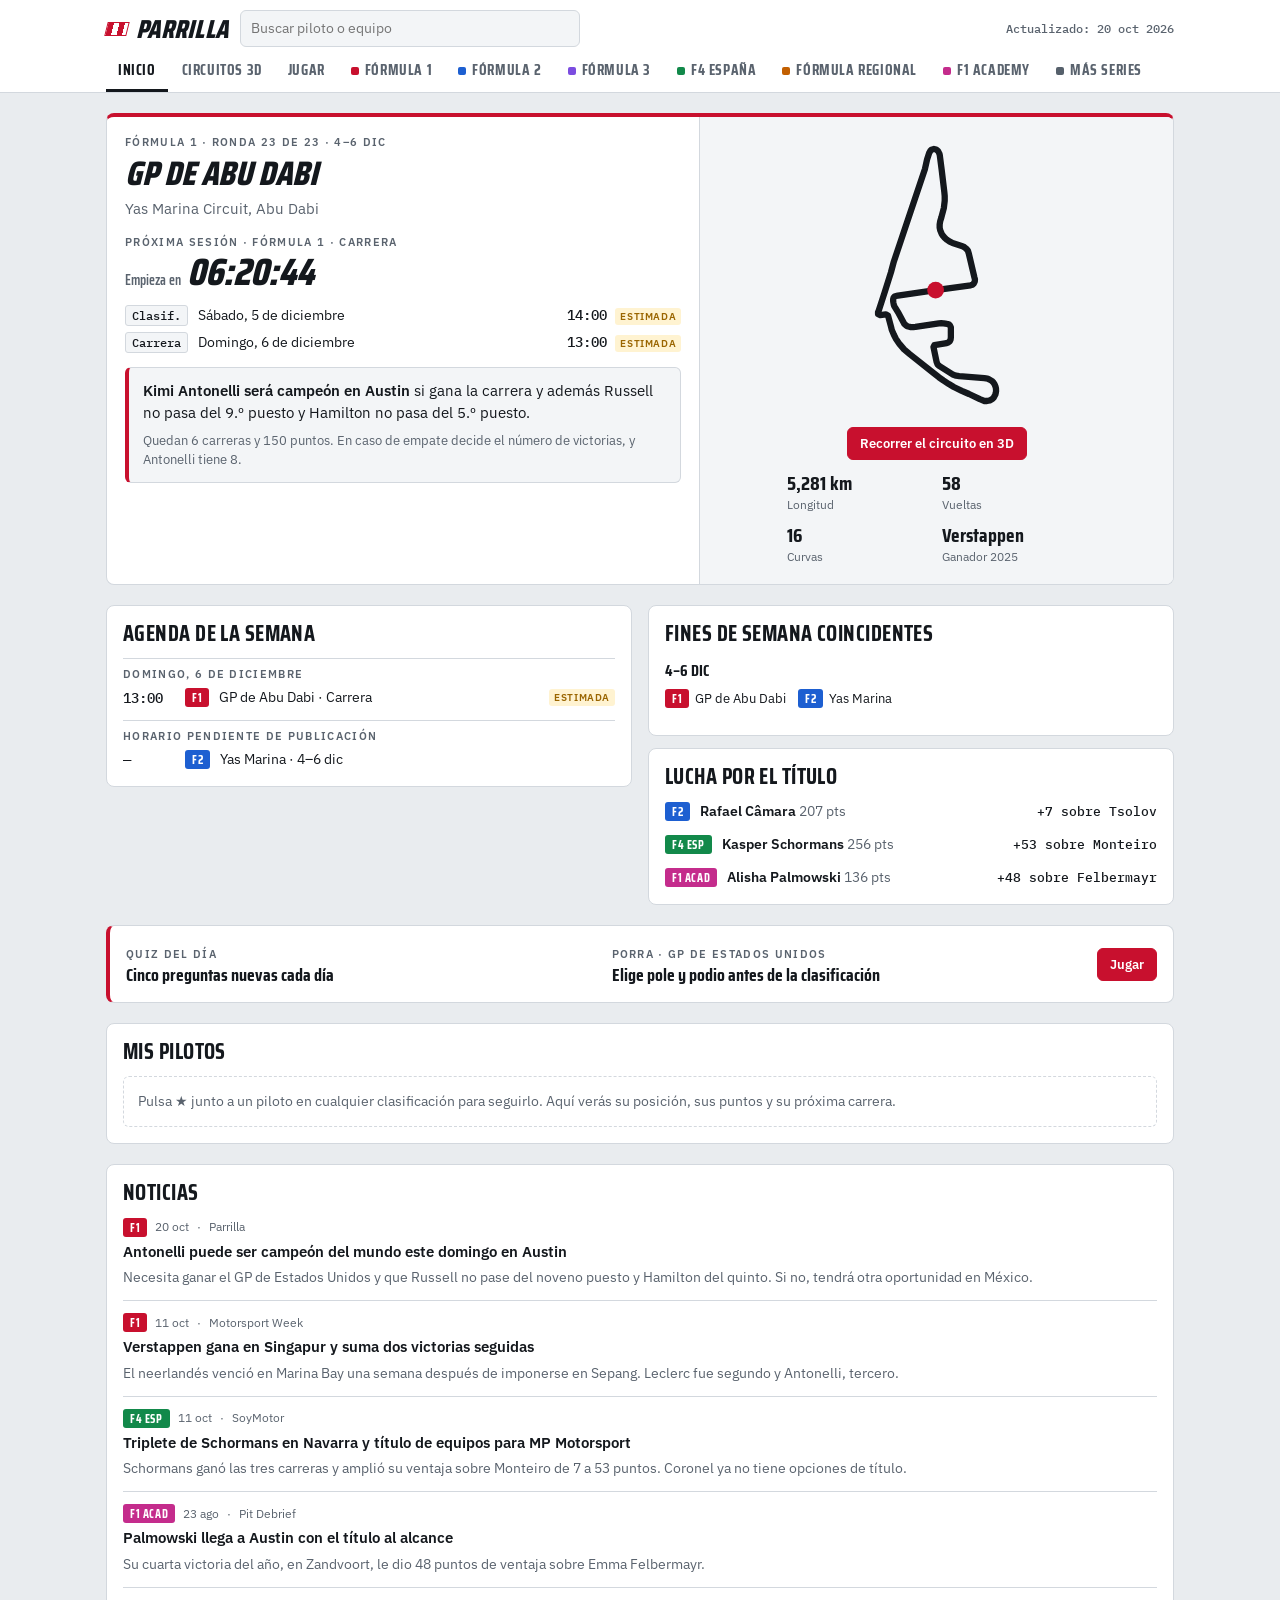
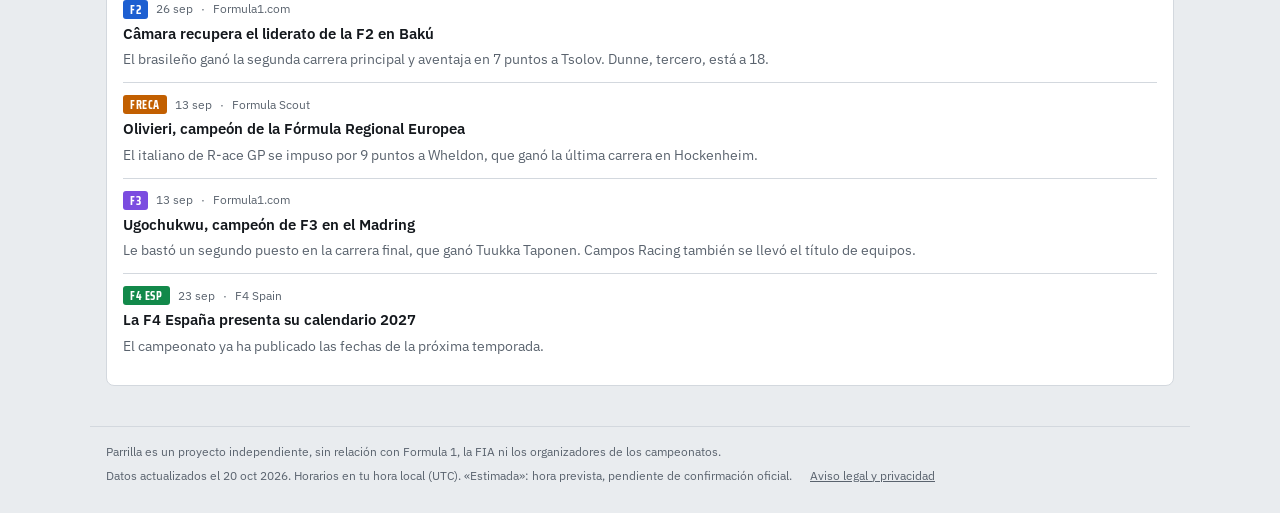
==== commit 42340c7a: "Polish Parrilla Motor and make it installable - Back button and shared links now move between sectio" ====
--- a/parrilla-motor/index.html
+++ b/parrilla-motor/index.html
@@ -1,4 +1,4 @@
-<!doctype html><html lang="es"><head><meta charset="utf-8"><meta name="viewport" content="width=device-width,initial-scale=1,viewport-fit=cover"><title>Parrilla Motor</title><meta name="description" content="Calendario, clasificaciones y circuitos de F1, F2, F3, F1 Academy, FRECA y F4 España, con horarios en tu zona."><style>:root{box-sizing:border-box;padding-top:env(safe-area-inset-top,0px);padding-bottom:env(safe-area-inset-bottom,0px)}html{scroll-padding-top:env(safe-area-inset-top,0px)}body{margin:0;padding:0}img{max-width:100%}[hidden]:not([hidden=until-found i]){display:none!important}</style>
+<!doctype html><html lang="es"><head><meta charset="utf-8"><meta name="viewport" content="width=device-width,initial-scale=1,viewport-fit=cover"><title>Parrilla Motor</title><meta name="description" content="Calendario, clasificaciones y circuitos de F1, F2, F3, F1 Academy, Fórmula Regional y F4 España, con los horarios en tu hora local."><meta name="theme-color" content="#ffffff" media="(prefers-color-scheme: light)"><meta name="theme-color" content="#171b21" media="(prefers-color-scheme: dark)"><link rel="manifest" href="manifest.webmanifest"><link rel="icon" href="icon.svg" type="image/svg+xml"><link rel="apple-touch-icon" href="icon-192.png"><meta name="apple-mobile-web-app-title" content="Parrilla"><meta name="mobile-web-app-capable" content="yes"><meta name="apple-mobile-web-app-capable" content="yes"><meta property="og:type" content="website"><meta property="og:title" content="Parrilla Motor"><meta property="og:description" content="De la F4 a la F1: calendario, clasificaciones, circuitos en 3D y quiz diario."><meta property="og:url" content="https://cubetajjr.github.io/mi-juego-3d/parrilla-motor/"><meta property="og:image" content="https://cubetajjr.github.io/mi-juego-3d/parrilla-motor/og.png"><meta name="twitter:card" content="summary_large_image"><style>:root{box-sizing:border-box;padding-top:env(safe-area-inset-top,0px);padding-bottom:env(safe-area-inset-bottom,0px)}html{scroll-padding-top:env(safe-area-inset-top,0px)}body{margin:0;padding:0}img{max-width:100%}[hidden]:not([hidden=until-found i]){display:none!important}</style>
 <style>
 @font-face{font-family:"Saira Condensed";font-weight:600;font-style:normal;font-display:swap;src:url([data-uri]) format("woff")}
 @font-face{font-family:"Saira Condensed";font-weight:700;font-style:normal;font-display:swap;src:url([data-uri]) format("woff")}
@@ -35,6 +35,7 @@
 .brand{font:800 26px/1 var(--display);letter-spacing:.01em;text-transform:uppercase;font-style:italic;display:flex;align-items:center;gap:8px}
 .brand i{display:inline-block;width:22px;height:14px;background:repeating-linear-gradient(90deg,var(--accent) 0 5.5px,var(--surface) 5.5px 11px);border:1px solid var(--accent);transform:skewX(-14deg)}
 .stamp{margin-left:auto;font:500 12px var(--mono);color:var(--muted);white-space:nowrap}
+@media (max-width:560px){.stamp{display:none}.search{max-width:none}td.team{max-width:130px;overflow:hidden;text-overflow:ellipsis}}
 .search{flex:1 1 220px;max-width:340px;position:relative}
 .search input{width:100%;font:inherit;font-size:14px;padding:7px 10px;border:1px solid var(--line);border-radius:6px;background:var(--sunk);color:var(--ink)}
 .search input:focus{outline:2px solid var(--accent);outline-offset:1px}
@@ -43,6 +44,9 @@
 .results button:hover,.results button:focus{background:var(--sunk);outline:none}
 nav.tabs{display:flex;gap:2px;overflow-x:auto;scrollbar-width:none}
 nav.tabs::-webkit-scrollbar{display:none}
+nav.tabs.fr{-webkit-mask-image:linear-gradient(90deg,#000 calc(100% - 40px),transparent);mask-image:linear-gradient(90deg,#000 calc(100% - 40px),transparent)}
+nav.tabs.fl{-webkit-mask-image:linear-gradient(90deg,transparent,#000 40px);mask-image:linear-gradient(90deg,transparent,#000 40px)}
+nav.tabs.fl.fr{-webkit-mask-image:linear-gradient(90deg,transparent,#000 40px,#000 calc(100% - 40px),transparent);mask-image:linear-gradient(90deg,transparent,#000 40px,#000 calc(100% - 40px),transparent)}
 .tab{flex:none;border:0;background:none;color:var(--muted);font:700 15px/1 var(--display);letter-spacing:.04em;text-transform:uppercase;padding:10px 12px 11px;cursor:pointer;border-bottom:3px solid transparent;display:flex;gap:6px;align-items:center}
 .tab[aria-selected="true"]{color:var(--ink);border-bottom-color:var(--c,var(--accent))}
 .tab:focus-visible,.subtab:focus-visible,button:focus-visible{outline:2px solid var(--accent);outline-offset:-2px}
@@ -275,7 +279,8 @@
 
 <script>
 const UPDATED = "20 oct 2026";
-const TZ = "Europe/Madrid";
+const TZ = (()=>{try{return Intl.DateTimeFormat().resolvedOptions().timeZone||"Europe/Madrid"}catch(e){return "Europe/Madrid"}})();
+const TZ_LABEL = TZ==="Europe/Madrid"?"hora peninsular española":"tu hora local ("+TZ.split("/").pop().replace(/_/g," ")+")";
 const TRACKS = {"au-1953":{"d":"M84.6,142.9 L75.6,133.9 L62.1,120.2 L61.3,119.4 L61.0,118.3 L61.7,116.3 L62.5,114.9 L63.0,113.2 L63.2,111.1 L63.3,109.6 L62.8,106.5 L62.2,105.0 L61.3,103.4 L60.2,102.1 L57.8,99.7 L55.0,97.1 L51.0,93.3 L46.1,88.1 L44.2,86.0 L39.0,79.4 L36.4,76.0 L33.7,71.8 L28.6,62.8 L27.3,60.3 L26.6,58.4 L27.1,56.6 L28.2,56.1 L31.8,55.4 L38.7,54.0 L40.0,53.4 L40.8,51.4 L40.9,49.9 L40.4,36.5 L40.3,31.6 L41.8,29.5 L43.2,28.5 L53.4,21.1 L55.6,19.8 L66.1,15.5 L70.1,14.1 L73.7,11.9 L76.4,10.2 L77.7,10.0 L79.5,10.5 L80.7,11.9 L82.2,13.2 L84.1,14.6 L86.6,15.5 L89.9,15.9 L92.8,16.1 L95.3,16.4 L98.1,17.4 L100.5,18.6 L103.2,20.6 L105.0,22.2 L106.8,24.6 L108.5,27.5 L109.5,30.5 L110.1,32.8 L110.4,34.7 L112.8,48.2 L112.9,49.9 L112.6,51.9 L111.9,54.0 L111.2,55.8 L109.8,57.7 L108.5,59.3 L107.1,61.2 L106.4,62.6 L105.8,64.1 L105.3,65.9 L102.5,80.7 L102.3,82.5 L102.2,84.7 L102.2,86.6 L102.4,90.2 L102.8,93.0 L103.5,96.2 L104.5,99.2 L105.7,101.9 L106.9,104.3 L109.1,107.6 L110.5,109.7 L113.3,112.7 L122.6,121.0 L124.1,122.2 L125.5,122.9 L126.5,123.4 L128.5,124.0 L130.4,124.2 L132.7,124.1 L134.7,124.1 L136.8,124.0 L138.5,124.0 L139.9,124.4 L141.4,125.1 L142.4,125.7 L144.2,127.3 L154.5,136.0 L158.3,139.2 L160.2,141.5 L161.6,143.1 L163.1,145.5 L164.6,149.1 L166.2,153.6 L170.3,167.7 L172.7,176.6 L173.2,179.1 L173.4,180.4 L172.8,181.5 L170.9,182.2 L161.7,185.9 L152.3,189.7 L150.3,190.0 L148.9,189.9 L147.4,189.3 L145.9,188.3 L145.0,187.5 L144.2,186.1 L138.6,175.8 L135.2,170.3 L134.7,169.6 L133.8,169.0 L132.4,169.3 L126.3,176.2 L125.5,177.0 L124.6,177.5 L123.4,178.0 L121.5,178.2 L120.4,178.0 L118.9,177.5 L117.8,176.7 L84.6,142.9"},"cn-2004":{"d":"M57.7,162.4 L44.2,165.8 L41.7,166.1 L38.8,166.1 L36.1,165.2 L34.3,164.4 L31.9,162.9 L30.2,161.3 L28.8,159.6 L27.8,157.5 L27.0,155.4 L26.9,153.2 L27.0,150.6 L27.3,148.7 L27.9,146.9 L29.0,145.2 L30.5,143.9 L33.8,142.4 L36.9,142.4 L39.2,143.3 L40.2,144.4 L40.9,145.6 L41.0,147.2 L40.5,149.5 L39.5,152.9 L39.2,154.4 L39.8,155.9 L41.2,157.4 L43.6,158.3 L46.3,157.8 L47.7,156.9 L48.6,155.3 L49.4,153.8 L50.2,151.7 L50.7,149.4 L50.9,146.8 L50.5,144.6 L49.1,142.1 L48.2,140.6 L45.5,137.2 L38.2,129.5 L32.6,122.1 L28.0,117.1 L22.2,110.6 L20.4,107.5 L19.6,105.3 L13.6,87.8 L11.7,82.5 L10.1,77.4 L10.0,76.1 L10.7,75.0 L12.2,74.4 L14.8,74.9 L17.4,76.6 L19.7,78.5 L21.9,80.8 L25.0,84.1 L27.8,88.1 L32.6,96.5 L39.0,107.8 L41.1,111.0 L43.1,113.4 L45.4,115.7 L48.2,117.1 L51.1,118.2 L54.0,118.8 L57.5,118.8 L60.6,118.2 L63.5,117.1 L66.5,115.3 L69.3,113.0 L71.5,110.4 L73.9,105.2 L77.6,97.3 L79.2,95.0 L80.9,93.3 L82.9,92.1 L86.0,90.8 L88.9,90.6 L91.4,90.8 L93.6,91.6 L95.6,92.9 L97.0,94.1 L98.2,95.5 L104.3,107.4 L105.8,109.0 L107.6,109.5 L109.4,109.2 L110.9,108.6 L117.1,100.5 L117.9,98.9 L117.9,97.4 L117.4,95.9 L102.4,70.5 L93.1,55.4 L82.9,38.5 L81.5,38.0 L80.0,38.4 L78.7,39.6 L77.2,41.3 L75.7,43.2 L74.3,44.1 L72.5,44.7 L70.7,44.3 L68.9,42.7 L66.7,40.3 L65.7,38.4 L65.0,36.6 L64.7,34.0 L64.8,31.6 L65.3,29.3 L66.0,27.2 L68.0,24.6 L69.9,23.1 L72.5,21.9 L75.3,21.3 L77.6,21.1 L80.3,21.2 L83.8,22.1 L86.2,23.1 L88.6,24.4 L91.9,27.5 L94.8,31.6 L126.1,79.6 L145.7,109.2 L155.9,124.6 L164.8,138.5 L176.6,156.2 L189.3,174.7 L190.0,176.3 L189.9,177.8 L188.8,178.9 L187.1,178.8 L183.6,177.1 L181.5,175.6 L179.2,173.9 L155.0,140.9 L153.9,140.2 L151.9,140.1 L121.6,147.3 L57.7,162.4"},"jp-1962":{"d":"M163.7,103.3 L174.8,116.6 L187.8,132.6 L189.0,134.2 L189.7,136.0 L190.0,137.6 L190.0,139.1 L189.8,140.3 L188.3,145.0 L187.5,146.2 L186.5,147.2 L185.6,147.7 L184.0,148.1 L182.6,148.0 L181.0,147.5 L179.5,146.3 L178.0,144.0 L170.4,132.3 L168.9,131.0 L167.7,130.6 L165.8,130.3 L161.8,130.3 L159.8,129.7 L158.4,128.7 L157.4,127.4 L156.9,126.2 L155.1,119.4 L154.3,117.7 L153.2,116.2 L151.8,115.2 L150.0,114.3 L148.2,114.0 L143.6,113.9 L141.5,113.5 L140.1,112.8 L138.5,111.7 L137.4,110.0 L136.8,108.4 L136.5,106.8 L136.5,105.3 L136.8,104.1 L139.0,97.9 L139.4,96.6 L139.4,95.0 L139.2,93.9 L138.6,92.3 L137.7,91.0 L136.0,89.8 L133.9,88.6 L131.5,87.4 L129.3,86.5 L127.7,86.1 L125.4,85.7 L122.9,85.7 L120.9,85.7 L119.2,86.2 L117.8,86.8 L115.7,87.7 L113.4,88.9 L110.9,91.0 L108.9,93.2 L100.4,103.4 L98.6,104.3 L86.3,105.4 L84.6,104.8 L84.3,103.8 L82.3,95.3 L79.8,80.8 L79.3,78.1 L79.2,76.8 L79.3,75.4 L79.6,73.9 L80.2,72.4 L80.8,71.0 L82.8,66.4 L82.8,65.1 L81.8,64.0 L80.4,63.8 L79.5,64.4 L78.9,65.4 L76.0,70.4 L73.6,74.2 L72.1,76.4 L70.8,77.9 L69.7,78.8 L67.8,80.3 L65.8,81.4 L63.7,82.0 L60.1,82.5 L56.7,82.7 L54.1,82.5 L51.0,81.8 L47.7,80.9 L43.9,79.5 L41.5,78.4 L39.4,77.1 L37.5,75.7 L35.5,73.8 L33.4,71.5 L32.0,69.5 L30.7,67.3 L27.7,59.1 L26.0,55.5 L25.2,54.0 L24.0,53.0 L22.5,52.3 L20.8,51.9 L18.6,52.0 L16.6,52.3 L14.7,52.7 L12.8,53.5 L11.3,54.7 L10.4,56.2 L10.0,57.6 L10.1,59.4 L10.5,60.8 L11.1,62.2 L12.2,63.3 L14.3,65.3 L16.8,67.4 L19.4,69.7 L22.6,72.1 L26.2,74.6 L30.0,76.9 L34.2,78.9 L37.9,80.8 L41.8,82.3 L48.1,84.5 L54.9,87.2 L63.3,90.1 L71.5,92.7 L77.3,94.7 L84.6,97.5 L86.3,97.9 L88.0,98.0 L89.8,97.6 L91.5,97.2 L94.7,96.0 L97.5,94.5 L99.9,93.0 L102.4,91.1 L107.1,86.7 L113.5,80.8 L115.3,79.3 L116.5,78.4 L117.7,77.6 L119.0,77.1 L121.0,78.6 L122.0,79.5 L122.9,79.8 L124.6,79.0 L126.1,77.6 L127.9,76.3 L129.8,75.5 L132.2,75.3 L134.4,75.4 L136.7,75.9 L139.0,76.8 L141.0,77.8 L143.5,79.5 L145.7,81.5 L148.0,84.1 L163.7,103.3"},"my-1999":{"d":"M62.7,106.0 L16.2,109.8 L14.1,109.7 L12.1,108.7 L10.8,107.3 L10.1,105.4 L10.0,103.3 L10.8,101.0 L12.6,99.3 L15.0,98.6 L17.9,99.1 L23.2,101.0 L25.0,100.7 L26.5,99.3 L27.0,97.4 L26.5,95.1 L24.9,92.7 L21.3,88.2 L19.7,85.5 L18.7,82.3 L18.3,79.1 L18.3,75.4 L19.1,66.4 L20.5,62.2 L22.8,57.9 L25.0,55.1 L28.5,52.0 L32.1,49.6 L35.9,48.2 L57.2,41.3 L73.1,35.0 L83.8,30.4 L90.6,27.2 L93.0,26.3 L94.8,26.3 L96.3,27.3 L96.9,29.2 L99.8,45.8 L101.6,54.3 L104.2,64.6 L106.0,68.6 L108.1,71.5 L111.7,74.3 L115.3,76.2 L118.8,77.1 L122.3,77.2 L126.2,76.6 L130.2,75.1 L133.1,73.0 L138.7,67.0 L141.4,65.4 L145.7,63.9 L149.4,63.8 L153.0,64.3 L155.9,65.5 L158.6,67.6 L189.8,103.2 L190.0,105.0 L189.3,107.0 L184.0,118.9 L182.4,120.0 L180.5,120.5 L151.9,122.1 L125.1,125.3 L110.4,127.7 L109.0,128.8 L108.6,130.7 L109.8,132.8 L120.3,138.6 L122.6,140.9 L124.2,144.3 L125.0,147.9 L124.9,153.0 L124.2,157.2 L123.2,161.4 L120.7,166.7 L117.0,172.1 L114.9,173.4 L113.0,173.7 L110.8,173.3 L109.0,172.2 L76.2,145.2 L73.9,144.3 L71.0,144.2 L67.8,145.0 L55.8,151.1 L52.6,152.1 L48.8,152.6 L45.5,152.6 L39.3,151.5 L35.1,149.7 L32.4,147.5 L28.7,142.7 L27.4,139.1 L27.2,136.9 L28.7,134.4 L32.0,133.0 L161.9,109.1 L163.8,107.5 L165.1,104.4 L164.5,101.7 L162.1,99.3 L158.2,98.7 L62.7,106.0"},"us-2022":{"d":"M98.8,84.2 L123.4,99.5 L123.8,100.7 L122.9,103.1 L117.7,107.0 L116.1,108.8 L115.5,111.9 L116.1,115.3 L115.6,119.5 L114.3,122.1 L109.5,125.9 L104.1,127.8 L100.6,128.6 L95.5,128.7 L91.4,127.9 L86.6,125.8 L62.5,111.3 L59.0,109.2 L57.3,108.9 L55.2,108.8 L53.2,109.0 L50.6,109.9 L48.4,111.1 L46.2,112.9 L43.9,114.4 L40.8,114.9 L38.1,114.7 L35.1,113.3 L32.4,110.8 L29.8,108.3 L27.0,106.9 L24.1,106.3 L20.6,106.9 L17.4,107.9 L14.7,109.2 L12.6,111.1 L10.7,114.0 L10.0,117.2 L10.1,119.9 L10.7,121.7 L11.6,122.9 L13.6,124.0 L16.0,124.0 L19.0,123.3 L22.2,123.3 L29.0,124.8 L41.5,127.3 L54.3,126.9 L74.0,126.1 L79.4,127.8 L86.1,130.2 L91.5,132.1 L98.8,134.4 L106.3,135.7 L113.9,135.8 L121.9,134.5 L129.2,131.9 L145.8,125.9 L155.4,122.2 L160.1,120.1 L172.0,113.8 L178.4,109.7 L179.7,108.0 L179.2,106.5 L178.1,105.4 L175.1,103.6 L173.1,102.1 L172.0,99.9 L171.7,97.5 L172.4,94.7 L174.0,93.1 L175.8,92.4 L181.3,92.7 L184.1,92.3 L185.3,91.5 L187.1,89.7 L190.0,84.6 L189.8,83.5 L188.4,82.9 L187.2,82.0 L187.1,80.1 L189.4,72.7 L189.2,71.5 L188.2,70.7 L182.4,70.1 L99.7,67.2 L33.8,64.2 L31.8,64.7 L31.4,66.2 L32.1,68.1 L34.4,70.2 L37.9,72.9 L41.7,74.9 L44.9,75.7 L47.6,75.5 L51.0,74.3 L58.8,70.6 L63.2,69.4 L68.6,68.9 L73.9,69.7 L78.9,71.8 L98.8,84.2"},"ca-1978":{"d":"M119.7,140.3 L122.0,150.6 L123.6,158.2 L124.5,163.8 L124.6,168.4 L123.2,180.8 L123.5,182.3 L124.5,183.3 L128.2,184.9 L128.9,185.4 L129.2,186.5 L128.6,188.7 L127.6,189.5 L126.3,190.0 L124.7,190.0 L122.9,189.6 L118.5,188.4 L115.6,187.4 L112.8,185.9 L110.1,184.1 L103.9,178.8 L100.2,175.3 L99.5,174.3 L99.4,172.5 L100.0,170.5 L100.3,169.3 L100.1,168.3 L99.7,167.5 L92.6,158.8 L91.4,157.8 L89.0,156.1 L87.6,154.9 L86.0,152.8 L85.1,150.6 L84.5,148.4 L84.3,146.5 L84.4,133.1 L83.9,131.1 L83.0,130.4 L81.5,130.1 L79.5,130.5 L78.3,130.7 L76.9,130.3 L75.7,129.5 L74.8,128.7 L74.0,127.6 L73.5,126.7 L72.9,124.8 L72.3,122.5 L71.7,119.7 L71.6,117.3 L70.8,107.0 L70.8,101.4 L71.0,96.9 L71.4,92.0 L71.9,88.1 L72.4,85.1 L76.0,70.4 L76.7,69.1 L77.5,68.5 L79.8,68.2 L80.8,67.9 L81.8,67.3 L82.9,66.2 L83.7,64.8 L84.5,63.0 L88.0,48.4 L89.5,40.5 L89.9,34.9 L90.2,29.2 L90.1,27.3 L89.9,25.4 L87.3,12.4 L87.3,10.9 L87.9,10.2 L89.0,10.0 L90.3,10.8 L90.8,14.2 L91.2,18.7 L91.4,20.1 L91.9,21.8 L93.8,25.7 L95.5,29.1 L104.1,51.2 L105.1,54.0 L117.7,114.5 L118.2,117.1 L117.5,118.5 L116.5,118.9 L115.9,119.6 L115.7,121.2 L118.0,131.7 L119.7,140.3"},"mc-1929":{"d":"M120.8,45.2 L120.5,43.3 L120.9,41.7 L122.0,39.4 L123.0,37.8 L126.2,33.8 L142.2,12.0 L143.3,10.5 L144.9,10.0 L146.9,10.6 L148.3,11.7 L149.4,13.5 L149.6,15.6 L149.6,17.3 L149.8,18.6 L150.6,20.3 L151.6,21.5 L153.4,24.1 L154.6,26.3 L155.1,27.7 L155.7,28.5 L157.8,28.4 L158.6,27.5 L158.8,26.3 L158.3,25.3 L156.9,24.2 L152.7,18.9 L152.1,17.7 L152.1,16.4 L152.4,15.5 L152.9,14.6 L154.8,13.6 L157.9,12.8 L159.5,12.2 L161.2,11.5 L163.5,10.7 L166.1,10.5 L167.5,11.2 L168.0,13.3 L167.5,25.5 L165.6,38.1 L163.6,46.2 L161.5,51.9 L157.7,58.4 L153.4,63.9 L147.2,70.8 L138.2,76.2 L132.9,78.8 L122.7,83.6 L115.8,86.0 L105.6,88.4 L99.0,89.4 L95.5,90.1 L95.0,91.1 L94.7,93.0 L94.3,94.0 L92.8,94.5 L90.7,94.9 L88.4,93.6 L87.1,93.5 L68.8,95.9 L59.7,97.2 L51.3,98.5 L49.0,98.9 L47.4,99.2 L46.3,100.3 L44.6,103.8 L43.1,107.1 L41.9,110.5 L41.4,112.9 L40.8,117.0 L40.8,124.1 L40.9,125.9 L41.4,127.1 L42.4,128.3 L44.7,130.0 L46.3,131.4 L46.9,132.9 L47.2,135.1 L49.8,150.2 L50.5,152.9 L50.6,154.9 L50.0,155.8 L48.5,156.8 L47.0,157.5 L46.7,158.6 L47.0,160.7 L48.7,165.6 L50.2,169.3 L51.7,172.3 L54.4,176.1 L57.8,179.5 L60.2,180.9 L63.0,182.2 L64.4,182.8 L65.1,183.6 L65.9,186.0 L65.5,187.3 L64.3,188.0 L58.7,189.5 L55.6,190.0 L53.6,190.0 L51.8,189.7 L50.6,188.9 L49.9,188.1 L49.9,186.5 L49.6,185.1 L49.1,183.4 L46.0,179.6 L43.7,175.9 L41.9,173.2 L40.0,167.9 L35.8,153.4 L34.7,148.7 L33.9,143.7 L32.9,136.4 L32.0,126.8 L32.0,120.6 L32.3,115.9 L32.8,110.9 L33.7,107.5 L34.8,104.4 L35.3,102.5 L35.5,100.9 L35.4,98.3 L35.4,96.8 L35.9,95.8 L37.2,95.2 L40.3,94.5 L43.1,94.3 L47.0,93.9 L52.4,93.2 L57.1,92.3 L69.2,88.8 L76.0,86.9 L82.2,85.9 L86.4,85.6 L89.7,84.4 L99.3,79.8 L103.5,78.1 L109.7,76.7 L114.8,76.0 L119.7,75.2 L122.4,74.2 L125.8,72.1 L128.7,69.1 L130.3,66.6 L131.0,63.9 L130.9,61.1 L130.4,58.5 L129.4,55.6 L128.0,52.8 L125.8,51.1 L123.8,49.2 L122.7,48.3 L121.8,47.3 L120.8,45.2"},"es-1991":{"d":"M142.3,90.4 L123.3,120.6 L112.7,137.6 L101.8,154.9 L90.3,173.3 L86.4,179.5 L85.2,180.9 L84.0,181.9 L83.1,182.3 L81.3,182.6 L79.8,182.5 L78.6,182.1 L77.5,181.5 L73.5,179.0 L72.3,178.4 L70.0,178.0 L68.2,178.0 L65.6,178.5 L64.2,179.4 L53.2,187.6 L51.7,188.4 L50.1,189.0 L48.0,189.7 L46.0,190.0 L44.2,190.0 L42.3,189.9 L40.2,189.6 L38.1,189.0 L35.7,187.7 L34.4,186.8 L33.2,185.8 L32.2,184.8 L29.4,181.1 L28.0,178.3 L27.0,175.1 L26.7,172.9 L26.5,170.2 L26.5,167.4 L27.0,164.4 L28.2,159.7 L29.5,155.9 L30.9,152.9 L32.4,150.5 L51.4,120.2 L52.6,119.2 L54.1,118.2 L57.1,117.5 L59.0,117.7 L60.5,118.2 L62.3,119.2 L64.3,120.8 L65.6,122.2 L67.1,125.3 L67.6,127.6 L67.8,131.2 L67.7,133.3 L67.1,135.8 L66.1,138.1 L64.2,141.8 L50.3,163.4 L50.0,164.9 L49.9,166.1 L50.3,167.7 L50.9,168.7 L51.6,169.6 L52.7,170.4 L54.1,170.9 L55.2,171.1 L56.9,170.7 L78.5,161.0 L81.4,159.2 L84.2,157.0 L87.1,154.3 L89.2,151.8 L97.4,138.8 L98.3,136.9 L98.7,135.5 L98.4,133.4 L97.3,131.5 L95.7,130.0 L91.9,127.7 L89.8,126.1 L88.7,124.8 L87.6,123.2 L87.0,122.1 L81.8,109.7 L75.9,95.7 L75.4,93.3 L75.4,90.8 L75.6,88.9 L76.0,87.1 L77.2,85.0 L78.1,83.6 L80.0,81.5 L81.9,80.0 L148.0,46.1 L150.4,44.7 L151.6,43.4 L152.2,42.2 L152.3,40.7 L151.8,39.0 L151.1,37.7 L149.9,36.6 L148.3,35.4 L145.7,34.2 L144.0,33.8 L141.8,33.5 L139.8,33.4 L137.9,33.5 L135.8,34.1 L132.8,35.5 L130.8,36.7 L127.9,39.2 L125.1,41.2 L123.2,42.1 L120.2,42.3 L118.4,41.9 L116.3,40.8 L114.6,39.4 L113.5,37.7 L112.7,35.8 L112.4,33.8 L112.9,30.1 L114.0,28.1 L115.6,26.5 L131.4,13.6 L132.9,12.2 L134.9,11.1 L136.7,10.5 L139.2,10.1 L141.6,10.0 L143.8,10.5 L145.7,11.2 L149.4,13.6 L153.6,16.3 L157.1,18.8 L159.5,20.1 L167.3,25.1 L169.2,26.4 L170.4,27.7 L171.5,29.2 L172.4,30.8 L173.1,33.1 L173.5,35.2 L173.5,38.2 L173.1,40.9 L170.9,45.2 L142.3,90.4"},"at-1969":{"d":"M130.0,145.0 L117.6,148.3 L86.9,156.6 L84.7,156.8 L83.3,155.5 L81.0,150.9 L73.4,140.7 L65.3,129.1 L58.8,118.9 L53.0,108.8 L43.4,87.9 L40.8,82.3 L36.7,75.8 L30.5,68.2 L20.2,57.8 L10.6,48.2 L10.0,46.9 L10.1,45.5 L11.2,44.9 L13.7,44.4 L21.5,43.5 L29.3,43.2 L37.4,43.3 L45.2,44.0 L54.1,45.5 L81.4,50.8 L93.9,52.4 L120.8,53.5 L123.0,54.3 L124.3,55.8 L124.8,57.5 L124.7,59.2 L124.0,60.8 L121.3,64.7 L119.2,67.3 L115.3,70.7 L111.0,73.1 L105.7,74.8 L100.1,75.7 L94.2,75.3 L71.2,71.6 L68.2,72.0 L65.7,72.9 L63.5,74.4 L61.5,76.5 L60.3,78.9 L59.7,81.5 L59.6,83.9 L59.9,86.6 L60.6,88.5 L71.8,107.9 L73.6,110.0 L76.6,111.9 L80.0,112.6 L83.3,112.3 L86.7,110.9 L88.9,109.2 L91.0,106.4 L93.1,103.8 L95.3,101.6 L97.9,99.7 L101.0,97.9 L105.3,96.3 L109.8,95.4 L145.4,94.6 L172.8,93.9 L175.7,94.0 L178.5,95.0 L180.8,96.7 L182.7,99.1 L184.1,102.1 L189.7,121.0 L190.0,122.7 L189.7,124.0 L189.0,125.0 L186.9,126.7 L184.0,128.4 L180.2,130.3 L176.0,132.1 L171.0,133.8 L130.0,145.0"},"gb-1948":{"d":"M110.2,11.7 L129.8,10.0 L133.3,10.2 L136.0,11.1 L137.7,12.3 L139.8,14.7 L141.1,17.4 L142.2,20.9 L143.7,26.8 L145.2,32.5 L146.1,38.9 L146.5,42.9 L147.0,52.7 L147.2,61.0 L147.5,64.2 L148.7,67.3 L151.1,71.5 L152.1,73.9 L152.0,75.7 L151.6,77.9 L148.3,86.6 L148.1,90.2 L148.6,92.7 L149.8,94.8 L153.0,99.4 L153.8,101.5 L153.9,104.0 L153.3,106.2 L151.3,108.7 L148.8,110.5 L145.3,112.5 L142.6,114.1 L140.7,116.0 L138.5,119.7 L134.1,127.8 L110.3,171.7 L102.5,183.8 L100.3,186.8 L98.5,188.4 L96.4,189.5 L94.3,190.0 L92.3,189.8 L90.1,189.3 L88.2,188.5 L86.5,187.2 L85.1,185.1 L82.6,179.7 L80.2,175.5 L77.7,172.1 L75.9,170.0 L74.0,167.9 L70.5,164.4 L62.8,155.2 L61.0,154.6 L60.0,155.1 L56.7,158.0 L55.6,158.4 L53.6,157.9 L52.3,156.6 L50.9,155.2 L49.1,152.9 L47.9,150.4 L47.0,147.9 L46.2,145.0 L46.1,143.8 L46.3,142.7 L47.0,141.6 L48.5,139.2 L71.9,108.6 L77.2,101.8 L78.3,100.5 L80.2,99.3 L82.5,98.7 L84.4,98.7 L87.0,98.9 L94.2,100.0 L96.6,100.3 L99.0,100.4 L101.8,100.0 L104.4,99.3 L106.7,98.1 L121.6,86.2 L122.6,85.5 L123.8,84.9 L125.0,84.8 L125.9,85.1 L126.8,85.9 L127.3,86.8 L129.9,95.7 L130.6,97.0 L131.7,97.7 L132.9,97.8 L134.3,97.2 L135.1,96.1 L135.7,94.9 L136.7,92.0 L137.6,89.5 L138.2,87.1 L138.6,84.8 L138.8,82.3 L138.6,79.7 L138.1,78.5 L136.8,77.1 L88.3,32.8 L87.0,32.0 L85.2,31.1 L82.9,30.7 L80.6,31.0 L78.2,32.2 L77.4,33.2 L76.8,34.8 L75.8,42.8 L75.2,44.4 L74.1,45.8 L72.3,46.6 L70.3,46.9 L68.2,46.4 L66.6,45.3 L65.7,44.1 L65.0,42.7 L64.8,41.1 L65.1,39.5 L66.3,36.8 L72.6,24.4 L74.6,22.0 L76.5,20.1 L79.3,17.6 L81.6,16.0 L84.5,14.8 L87.0,14.0 L92.3,13.3 L110.2,11.7"},"be-1925":{"d":"M78.0,29.1 L68.1,11.8 L68.4,10.3 L70.3,10.3 L73.6,11.9 L81.5,15.7 L85.3,18.1 L89.3,21.0 L92.8,24.0 L95.6,27.0 L110.8,45.1 L111.8,46.1 L113.6,47.2 L116.9,49.3 L118.3,50.7 L119.5,52.7 L120.3,54.4 L120.8,56.4 L121.3,60.0 L121.5,61.3 L122.0,62.4 L122.8,64.0 L130.3,76.0 L135.0,83.5 L136.3,86.4 L137.2,88.5 L138.2,91.9 L144.1,112.7 L153.3,144.3 L155.4,151.9 L155.5,153.2 L155.3,154.5 L154.6,155.6 L153.5,156.6 L152.2,157.3 L151.4,158.1 L150.8,159.0 L150.4,160.3 L150.4,161.7 L152.3,169.9 L152.2,171.3 L151.9,172.6 L151.0,174.0 L149.8,175.0 L128.9,189.4 L127.6,190.0 L126.3,190.0 L124.9,189.6 L123.8,188.8 L123.0,187.6 L122.6,186.4 L122.5,185.1 L123.0,183.9 L123.7,182.7 L124.7,181.8 L133.9,176.2 L134.8,175.2 L135.4,174.2 L135.6,173.0 L135.5,171.5 L131.7,160.4 L130.6,155.9 L127.9,141.9 L126.6,133.9 L126.3,132.6 L125.6,131.1 L124.7,129.9 L123.4,128.6 L122.0,127.7 L120.4,127.0 L118.7,126.8 L113.2,126.4 L111.1,126.6 L109.2,127.2 L107.3,128.0 L105.7,129.0 L103.9,130.7 L102.7,132.4 L101.4,134.9 L96.3,147.8 L91.7,159.3 L90.7,161.0 L89.5,162.3 L87.9,163.2 L86.3,163.6 L84.8,163.7 L83.3,163.4 L82.0,162.8 L79.9,161.4 L78.5,160.8 L76.8,160.5 L75.1,160.7 L73.6,161.2 L72.3,162.1 L71.4,163.2 L70.4,164.6 L61.9,177.9 L61.1,178.6 L60.1,179.2 L58.8,179.5 L57.4,179.4 L56.2,178.8 L50.5,174.7 L47.1,172.2 L46.3,171.1 L45.4,169.8 L44.9,168.5 L44.5,167.0 L44.5,165.4 L44.7,163.6 L45.3,161.9 L46.1,159.9 L47.2,156.8 L49.2,153.3 L51.4,150.2 L54.6,146.5 L60.1,141.1 L63.4,138.6 L66.1,137.0 L80.2,129.6 L82.3,128.4 L84.2,126.8 L86.0,125.2 L87.6,123.3 L89.0,121.4 L90.9,117.9 L92.4,114.5 L95.9,106.7 L96.6,105.0 L96.9,103.1 L97.0,100.8 L96.6,98.8 L94.5,93.4 L92.3,87.5 L89.5,80.2 L88.8,77.4 L88.2,74.2 L87.8,71.1 L87.5,68.6 L86.7,56.7 L87.3,55.4 L89.3,55.4 L90.6,55.4 L92.1,54.6 L91.8,52.9 L87.3,45.5 L78.0,29.1"},"hu-1986":{"d":"M60.1,145.6 L30.5,121.9 L21.7,115.0 L20.9,113.7 L20.5,112.4 L20.6,110.9 L21.2,109.8 L22.1,109.0 L23.2,108.4 L24.8,108.2 L27.3,108.2 L34.1,108.4 L38.6,109.1 L42.8,110.4 L47.1,112.1 L50.4,114.0 L52.9,115.7 L77.1,134.8 L78.9,135.8 L80.6,136.1 L82.3,136.1 L83.7,135.7 L85.2,135.1 L86.4,134.2 L87.4,133.1 L88.0,132.1 L88.6,130.7 L88.8,128.8 L88.2,126.2 L87.8,124.7 L80.9,113.0 L80.1,110.8 L80.0,109.1 L80.4,107.6 L80.9,105.7 L81.6,104.0 L89.2,88.7 L102.8,61.3 L105.2,56.9 L108.1,53.1 L111.6,49.0 L112.4,47.8 L112.9,46.7 L113.0,45.3 L112.6,43.8 L106.4,20.5 L106.3,18.7 L106.5,17.0 L107.0,15.3 L107.7,13.6 L109.0,12.3 L110.6,11.2 L112.2,10.3 L113.9,10.0 L115.9,10.1 L117.9,10.5 L120.3,11.6 L123.0,13.3 L124.9,14.6 L127.1,16.2 L129.5,18.1 L132.5,21.2 L145.1,34.9 L145.7,36.2 L145.9,37.2 L145.2,39.3 L144.1,40.3 L143.3,41.1 L142.9,41.9 L143.0,43.3 L143.3,44.9 L147.9,62.2 L148.9,64.5 L149.7,65.5 L150.4,66.3 L151.4,67.1 L152.6,67.5 L154.8,68.0 L164.4,69.4 L166.3,70.1 L167.6,71.0 L168.6,71.9 L169.6,73.3 L169.9,74.7 L170.3,76.2 L170.3,77.9 L170.0,79.8 L167.6,96.5 L167.5,99.5 L167.7,101.4 L168.2,103.3 L169.0,105.2 L178.3,120.1 L179.3,122.4 L179.5,123.9 L179.5,125.4 L179.3,127.0 L179.0,128.5 L178.3,129.9 L177.3,131.3 L161.2,149.4 L146.9,165.9 L142.0,171.4 L140.8,172.1 L139.7,172.3 L138.7,172.1 L137.7,171.5 L136.8,170.7 L127.1,159.6 L125.5,158.1 L118.0,152.0 L116.7,151.3 L115.4,150.8 L113.8,150.5 L112.4,150.7 L110.6,151.6 L109.5,152.8 L108.7,154.1 L108.2,155.3 L108.1,156.8 L108.3,158.4 L108.9,159.9 L109.8,161.0 L124.5,172.9 L127.2,175.4 L128.0,176.7 L128.6,178.6 L128.8,180.7 L128.6,182.8 L128.0,184.5 L127.2,186.1 L125.9,187.5 L123.9,188.8 L121.8,189.7 L119.5,190.0 L117.0,189.7 L114.9,188.8 L112.8,187.4 L60.1,145.6"},"nl-1948":{"d":"M32.0,93.4 L52.2,44.6 L59.8,26.7 L61.6,24.7 L63.9,23.6 L66.5,23.3 L68.9,23.8 L71.1,25.3 L72.7,27.2 L73.5,29.6 L73.5,32.3 L71.3,37.4 L64.9,53.0 L62.9,60.3 L62.0,67.8 L62.5,74.9 L61.8,77.8 L60.2,79.7 L57.1,82.3 L53.7,83.6 L44.4,87.3 L42.0,89.1 L41.3,91.8 L41.2,94.2 L42.2,96.6 L44.0,98.4 L46.3,99.3 L49.7,99.2 L66.8,93.8 L74.8,92.3 L81.6,92.0 L87.7,92.5 L93.4,93.5 L97.5,94.7 L104.2,96.1 L110.4,96.7 L114.8,95.8 L120.0,94.4 L126.4,91.2 L133.8,86.3 L138.8,84.0 L143.3,82.7 L149.2,82.0 L153.9,82.1 L173.4,83.3 L177.8,84.3 L182.0,86.4 L185.0,88.9 L186.9,91.6 L188.7,94.7 L189.7,98.3 L190.0,102.1 L189.6,105.7 L188.6,109.5 L186.2,113.6 L177.3,125.8 L174.0,131.2 L166.5,147.3 L162.9,148.6 L158.5,149.1 L154.3,148.9 L149.3,148.0 L144.1,146.3 L138.6,143.6 L133.1,139.7 L129.7,135.9 L129.1,133.6 L129.6,131.2 L131.7,128.1 L134.7,126.2 L139.2,124.6 L146.8,123.4 L154.1,121.5 L160.7,119.0 L164.4,116.4 L165.8,113.3 L166.0,109.9 L164.8,106.5 L161.7,103.4 L159.0,102.5 L144.6,100.7 L130.1,100.8 L114.7,102.6 L101.7,105.9 L93.7,108.4 L84.8,111.7 L76.3,115.3 L69.4,119.4 L66.9,120.5 L65.1,120.2 L63.4,117.8 L61.6,114.4 L59.1,112.9 L55.9,112.7 L52.8,114.2 L51.1,116.4 L50.3,118.8 L51.1,123.7 L58.1,164.4 L58.2,167.1 L57.5,169.9 L56.2,172.3 L55.0,173.8 L52.1,175.8 L48.9,176.5 L35.5,176.7 L32.8,176.6 L28.8,175.9 L24.7,174.6 L21.4,173.1 L16.9,169.5 L13.9,165.6 L11.9,162.2 L10.5,157.7 L10.0,153.7 L10.4,147.2 L11.6,142.6 L30.9,95.8 L32.0,93.4"},"it-1922":{"d":"M51.3,124.3 L54.3,88.7 L55.7,73.8 L56.2,72.9 L58.0,72.9 L59.0,72.5 L59.4,71.3 L57.2,63.2 L56.9,60.9 L56.8,58.9 L57.0,56.8 L57.8,46.1 L58.1,44.4 L58.4,42.8 L59.0,41.1 L59.8,39.2 L60.7,37.4 L62.0,35.3 L63.3,33.6 L65.1,31.7 L67.0,30.0 L69.2,28.4 L71.5,27.1 L74.2,25.8 L76.8,24.9 L79.7,24.1 L83.0,23.5 L86.4,23.2 L99.5,22.1 L115.5,21.1 L117.0,20.7 L117.9,18.4 L118.5,17.6 L121.4,17.0 L123.7,16.4 L127.1,15.4 L142.1,10.3 L143.4,10.0 L145.8,10.2 L147.4,11.0 L148.2,11.6 L149.2,12.6 L149.7,13.4 L150.1,14.4 L150.3,15.6 L150.9,22.7 L152.1,34.9 L151.9,36.7 L151.1,37.7 L150.2,38.3 L140.4,43.6 L132.4,48.1 L127.4,50.8 L125.0,52.2 L122.3,54.1 L120.4,55.6 L118.7,57.1 L110.0,64.6 L103.8,70.2 L90.7,81.7 L82.8,88.6 L81.8,89.7 L81.3,91.1 L81.6,93.7 L81.6,96.2 L81.2,98.0 L80.7,99.1 L80.0,100.3 L79.0,101.5 L77.8,102.5 L76.8,103.3 L75.9,104.6 L75.6,106.0 L74.8,112.6 L73.9,119.6 L67.5,182.4 L67.2,184.7 L66.9,185.7 L66.4,186.8 L65.7,187.7 L64.8,188.5 L63.6,189.3 L62.3,189.7 L60.8,190.0 L59.6,189.9 L58.4,189.6 L57.0,189.1 L55.7,188.5 L54.7,187.8 L53.5,186.9 L52.2,185.5 L51.3,184.2 L50.5,182.8 L49.8,181.1 L49.1,179.3 L48.6,177.4 L48.4,175.8 L48.1,173.4 L48.1,170.9 L48.1,168.6 L47.9,164.1 L47.9,160.1 L47.9,155.7 L48.4,150.0 L50.3,132.0 L51.3,124.3"},"es-2026":{"d":"M114.9,180.1 L96.4,183.4 L95.3,184.0 L95.1,188.2 L94.5,188.9 L91.6,189.5 L88.1,190.0 L85.0,189.8 L81.3,188.2 L78.6,185.7 L64.4,162.9 L56.7,151.0 L54.4,146.2 L53.0,143.0 L52.3,141.0 L50.7,135.0 L50.0,128.6 L50.2,123.7 L50.9,118.4 L52.7,113.5 L54.6,110.4 L55.3,109.4 L54.3,107.9 L53.4,107.1 L54.3,105.0 L54.7,103.8 L54.4,101.4 L53.2,96.9 L52.1,93.9 L50.5,91.4 L49.1,89.5 L48.4,87.4 L46.5,79.7 L45.5,76.9 L44.2,75.5 L45.2,73.6 L47.2,72.1 L48.2,70.4 L48.2,68.7 L47.5,66.7 L44.5,61.0 L44.3,59.5 L44.1,48.9 L44.4,44.7 L45.7,43.0 L48.3,40.9 L51.3,38.5 L52.5,36.2 L52.4,33.4 L52.1,31.7 L48.4,22.9 L48.0,19.9 L48.3,16.9 L49.6,14.3 L51.5,11.9 L54.4,10.5 L57.6,10.0 L61.0,10.2 L64.4,11.9 L67.6,14.8 L69.5,18.0 L70.1,21.9 L69.9,25.4 L68.5,29.0 L66.5,32.5 L65.5,34.2 L55.4,46.8 L50.4,54.5 L50.0,55.8 L50.4,57.7 L52.5,59.7 L59.7,64.7 L62.6,67.3 L63.9,69.4 L64.5,71.6 L64.5,82.5 L64.9,84.6 L66.0,87.1 L67.7,89.7 L69.5,91.7 L72.1,93.3 L75.0,94.2 L88.5,94.2 L90.8,93.2 L93.1,91.9 L94.3,91.5 L95.3,92.5 L99.0,97.9 L103.6,106.0 L104.5,108.0 L105.6,109.7 L107.8,111.0 L109.8,111.4 L117.8,110.4 L121.5,110.4 L125.4,111.8 L127.9,114.3 L129.2,116.6 L133.6,141.1 L134.0,144.2 L134.5,145.6 L136.1,145.8 L138.4,144.1 L139.8,143.7 L149.2,142.6 L150.1,143.5 L151.9,149.7 L153.9,157.7 L155.7,168.5 L155.9,171.3 L154.3,173.0 L152.0,173.6 L114.9,180.1"},"az-2016":{"d":"M175.6,67.4 L188.8,61.8 L189.5,61.2 L189.9,60.4 L189.8,58.5 L186.3,51.1 L182.6,42.8 L178.8,34.3 L177.4,33.7 L164.8,38.8 L149.4,44.8 L128.4,54.2 L110.3,62.5 L108.7,63.4 L108.4,65.3 L115.1,81.8 L110.5,85.0 L101.4,88.9 L95.2,92.6 L91.7,94.8 L90.2,96.7 L90.2,98.6 L91.1,101.0 L90.8,102.1 L89.6,103.2 L77.8,112.2 L69.5,118.6 L66.0,121.2 L64.9,122.1 L62.9,121.0 L58.3,108.1 L57.6,106.0 L55.7,106.1 L54.3,105.3 L53.1,104.7 L50.9,104.9 L49.5,104.7 L48.5,102.8 L47.7,100.3 L46.8,99.0 L45.6,99.1 L40.3,101.0 L35.6,102.9 L25.2,107.8 L17.6,112.4 L15.7,113.9 L14.5,116.1 L12.5,123.0 L10.1,131.4 L10.0,133.0 L11.0,150.4 L10.9,152.0 L11.3,152.9 L28.9,162.1 L32.0,163.6 L35.4,165.3 L37.8,166.3 L39.0,166.0 L40.2,164.2 L42.5,160.0 L44.9,155.4 L47.2,151.0 L47.9,150.1 L60.6,138.5 L62.4,136.8 L63.5,134.3 L64.9,125.6 L65.4,123.7 L66.4,122.2 L68.6,120.6 L86.0,107.1 L89.1,104.8 L91.1,103.7 L96.8,101.1 L109.1,95.9 L120.9,90.7 L132.7,85.7 L141.7,81.8 L162.2,73.0 L175.6,67.4"},"sg-2008":{"d":"M186.1,86.1 L189.7,113.4 L190.0,117.0 L189.7,118.7 L188.7,120.2 L184.2,127.0 L183.5,128.1 L182.6,128.5 L181.5,128.7 L179.1,128.5 L167.9,127.9 L150.5,126.1 L148.4,125.5 L147.0,124.7 L145.9,123.5 L145.0,121.1 L144.8,118.7 L144.9,117.3 L142.0,116.4 L139.5,116.4 L126.8,115.7 L90.8,113.7 L86.4,113.2 L83.4,112.4 L80.2,110.8 L67.5,99.6 L62.0,95.0 L61.1,94.2 L59.8,94.0 L58.2,94.3 L57.0,95.1 L56.2,95.9 L53.9,102.9 L52.6,108.2 L49.6,124.1 L43.3,156.2 L42.5,157.5 L41.6,158.1 L40.6,158.3 L39.3,158.3 L37.3,156.2 L35.8,154.1 L34.7,151.7 L33.5,150.6 L28.0,146.1 L25.2,143.6 L23.5,141.9 L22.4,140.4 L21.4,136.8 L21.5,135.1 L21.8,133.8 L22.6,132.3 L22.2,131.3 L20.8,130.8 L18.2,129.9 L16.0,128.5 L13.3,126.6 L11.2,124.8 L10.4,123.2 L10.1,121.0 L10.0,119.1 L12.1,115.5 L20.7,100.1 L31.7,80.3 L33.7,76.7 L35.5,75.0 L36.3,74.4 L38.8,73.9 L41.0,75.3 L43.9,77.2 L55.4,89.4 L56.5,89.9 L58.1,88.2 L62.7,79.3 L68.8,68.9 L69.9,67.3 L71.0,66.9 L72.9,67.7 L74.0,68.4 L106.5,87.2 L111.8,89.2 L115.5,89.9 L161.3,92.6 L163.1,92.3 L165.4,91.2 L167.3,89.8 L168.5,87.6 L168.8,85.5 L168.4,80.5 L167.1,73.6 L163.2,62.6 L162.1,60.3 L161.4,58.3 L161.0,55.9 L161.0,52.9 L161.6,46.1 L162.8,43.4 L164.4,41.8 L165.7,41.7 L167.0,42.0 L168.3,43.6 L169.0,44.5 L169.7,45.5 L171.0,46.5 L173.9,48.0 L176.3,48.6 L179.4,48.3 L180.9,49.0 L181.7,50.1 L182.2,51.9 L183.4,66.9 L186.1,86.1"},"us-2012":{"d":"M46.1,132.7 L62.4,145.6 L66.8,148.8 L70.3,150.8 L71.6,151.4 L72.7,151.5 L73.5,150.7 L70.1,139.5 L68.5,134.8 L68.2,133.3 L68.2,132.1 L68.2,130.6 L68.5,129.3 L69.0,127.6 L69.8,126.2 L70.7,124.9 L71.8,123.5 L73.1,122.6 L74.9,121.5 L84.3,115.6 L88.2,113.2 L89.0,112.4 L89.8,111.4 L90.4,110.6 L90.9,109.4 L91.3,108.4 L92.3,105.6 L93.0,104.7 L93.8,103.6 L94.9,102.9 L95.8,102.4 L98.1,101.5 L99.8,100.6 L100.8,99.9 L101.4,99.1 L102.0,98.1 L102.2,96.8 L102.6,94.7 L102.7,93.4 L103.1,91.9 L103.5,90.8 L104.1,89.7 L104.8,88.7 L105.6,87.8 L106.8,86.8 L108.1,85.8 L109.6,85.0 L111.1,84.3 L112.5,84.0 L114.5,84.0 L116.0,84.4 L125.3,88.7 L126.2,89.0 L127.8,88.7 L129.7,87.6 L131.9,85.8 L133.4,84.2 L135.0,82.1 L136.2,80.7 L137.3,79.9 L138.4,79.4 L140.6,79.2 L142.1,79.6 L143.2,80.2 L144.1,81.1 L145.1,82.5 L145.6,83.4 L146.2,84.1 L147.8,84.4 L164.6,80.7 L165.6,80.3 L166.8,79.5 L176.6,67.6 L185.2,57.1 L188.5,52.9 L189.9,50.4 L189.8,49.2 L188.9,48.6 L186.9,48.7 L169.0,54.4 L156.5,57.9 L142.7,61.3 L126.2,64.6 L115.9,66.3 L106.4,67.7 L78.3,70.8 L75.1,71.3 L74.6,72.1 L75.0,73.1 L76.9,75.1 L83.3,83.9 L86.1,88.5 L86.1,90.1 L84.9,91.3 L83.2,91.6 L77.9,91.2 L77.0,90.5 L76.1,89.3 L75.1,86.4 L74.6,85.3 L73.9,84.2 L70.5,80.7 L69.4,80.0 L65.4,79.6 L64.3,79.9 L63.8,81.0 L70.5,93.0 L73.1,97.9 L73.3,99.3 L73.3,100.6 L73.1,101.7 L72.8,102.8 L72.1,104.8 L71.0,107.0 L70.4,107.9 L69.3,108.7 L68.0,109.3 L62.6,111.7 L61.6,112.0 L58.5,111.9 L56.7,111.6 L54.9,111.1 L52.9,110.3 L51.2,109.3 L50.0,108.4 L49.2,107.1 L43.1,98.5 L38.4,92.5 L37.0,91.6 L35.2,91.4 L34.0,91.7 L32.6,92.2 L31.5,92.6 L11.8,101.3 L10.7,102.0 L10.2,102.8 L10.2,104.1 L11.2,105.1 L21.5,113.4 L46.1,132.7"},"mx-1962":{"d":"M42.9,37.6 L87.5,43.8 L102.0,45.7 L117.3,47.1 L124.6,48.0 L143.6,50.6 L176.7,55.6 L183.5,56.9 L184.7,57.4 L185.6,58.8 L184.4,67.7 L185.0,69.1 L188.5,71.0 L189.5,71.5 L190.0,72.4 L189.3,78.3 L188.2,82.8 L186.5,87.3 L184.6,91.3 L169.4,117.0 L151.2,145.6 L150.0,147.6 L149.9,148.8 L150.7,150.5 L156.1,153.8 L156.7,155.2 L155.4,156.7 L145.2,164.4 L144.2,164.8 L142.6,164.7 L140.7,163.5 L140.4,161.2 L145.1,124.9 L145.0,123.8 L144.5,122.8 L143.8,121.9 L142.8,121.2 L137.3,117.8 L135.4,116.1 L134.2,114.9 L133.1,112.7 L131.8,109.4 L130.6,107.4 L129.2,106.0 L127.7,105.1 L125.6,104.1 L108.8,101.6 L107.0,101.0 L105.8,100.0 L104.8,98.5 L102.6,91.7 L101.9,90.4 L100.9,89.2 L98.1,87.5 L85.8,80.9 L82.2,79.4 L77.0,78.1 L35.5,72.1 L34.2,71.3 L33.8,70.4 L33.7,69.3 L33.0,58.6 L32.2,51.2 L31.8,50.4 L31.2,49.8 L29.3,49.5 L28.1,50.6 L26.6,52.8 L25.8,53.5 L24.8,53.9 L23.6,53.8 L22.3,53.2 L20.8,52.5 L19.3,52.0 L12.3,51.2 L11.1,50.9 L10.1,49.5 L10.5,46.7 L11.5,44.0 L12.8,41.8 L14.7,39.1 L17.0,37.2 L19.8,35.8 L22.5,35.1 L25.0,35.0 L28.7,35.5 L42.9,37.6"},"br-1940":{"d":"M54.2,139.2 L64.3,178.2 L65.3,182.3 L66.4,184.7 L68.8,188.2 L70.0,189.3 L71.8,190.0 L73.6,190.0 L75.5,189.6 L76.5,189.1 L79.7,186.2 L82.8,182.8 L84.0,181.9 L85.5,181.3 L87.1,181.2 L89.4,182.0 L94.3,185.0 L98.2,186.6 L101.1,187.3 L103.7,187.7 L106.1,187.8 L109.7,187.4 L112.4,186.8 L115.7,185.6 L118.9,183.8 L122.0,181.3 L124.5,178.7 L126.4,175.9 L127.9,173.3 L129.1,170.3 L133.9,154.5 L136.0,146.5 L139.4,133.0 L143.7,115.8 L151.1,87.6 L153.8,77.4 L155.6,70.3 L156.5,66.9 L156.9,64.8 L156.6,62.9 L156.2,61.5 L155.1,60.0 L153.2,58.6 L150.9,57.7 L147.7,57.0 L138.0,55.1 L134.2,54.7 L131.9,54.9 L129.0,55.3 L126.3,56.1 L123.9,57.5 L121.7,58.8 L119.4,60.7 L117.2,63.1 L114.2,66.9 L104.4,80.2 L98.6,88.4 L93.7,95.3 L88.3,102.4 L85.5,106.3 L83.3,109.3 L81.8,111.0 L80.1,112.0 L77.7,112.9 L75.0,113.2 L71.0,113.1 L68.4,112.7 L66.2,112.0 L64.4,111.2 L61.1,109.4 L59.5,108.0 L58.4,106.6 L57.4,104.5 L56.6,101.8 L55.6,97.7 L54.8,93.9 L53.8,87.1 L53.5,84.2 L53.6,81.3 L54.3,79.1 L55.4,78.0 L56.2,77.6 L58.4,77.1 L59.8,77.5 L61.3,78.1 L65.2,81.0 L66.8,82.0 L68.0,82.5 L69.3,82.8 L70.5,82.9 L71.8,82.7 L73.6,82.0 L75.8,80.2 L77.0,78.4 L77.6,76.5 L77.7,74.8 L77.5,72.8 L76.8,71.3 L75.1,68.9 L73.6,67.3 L68.2,62.1 L65.4,58.9 L63.5,56.1 L62.1,52.3 L61.1,47.6 L60.6,44.8 L60.3,42.2 L60.5,40.1 L61.3,38.7 L62.0,37.8 L63.1,37.4 L65.2,37.4 L66.5,38.0 L73.1,45.4 L78.8,51.7 L79.7,52.5 L81.9,54.0 L83.8,54.8 L85.4,55.3 L87.4,55.6 L89.2,55.8 L91.3,55.8 L94.7,55.4 L97.2,54.6 L99.9,53.0 L102.6,50.8 L104.1,48.8 L105.8,46.5 L110.1,39.7 L114.9,31.6 L120.4,22.8 L120.7,21.8 L120.8,20.6 L120.5,19.4 L119.8,18.1 L118.6,16.9 L115.8,15.4 L111.6,13.9 L103.2,10.8 L101.6,10.3 L99.5,10.0 L95.3,10.5 L91.5,11.1 L83.4,12.8 L80.7,13.7 L75.4,16.0 L72.7,17.1 L66.5,20.5 L64.0,22.2 L61.8,24.2 L59.7,26.2 L57.9,28.2 L56.3,30.7 L54.9,33.8 L53.7,37.1 L51.9,43.9 L49.9,52.4 L48.6,60.5 L46.4,69.0 L44.9,75.5 L43.7,80.0 L43.2,83.2 L43.1,87.6 L43.4,92.9 L44.0,96.8 L44.9,101.3 L46.6,107.9 L51.6,128.7 L54.2,139.2"},"us-2023":{"d":"M144.9,169.8 L150.0,164.1 L151.1,162.9 L151.8,161.6 L152.1,160.1 L151.4,158.7 L150.4,157.8 L148.5,157.1 L146.6,156.8 L144.9,156.9 L143.2,157.4 L139.6,159.5 L136.3,162.8 L135.0,163.7 L132.2,164.3 L130.7,164.3 L128.0,163.4 L126.5,162.5 L125.1,161.3 L122.7,158.2 L121.8,155.5 L121.2,76.5 L121.6,75.3 L122.6,74.7 L138.9,75.0 L143.8,75.0 L146.3,74.4 L147.4,73.5 L150.2,70.7 L151.5,68.8 L152.5,66.9 L153.2,65.1 L153.7,62.9 L154.0,60.2 L153.9,58.6 L153.0,58.1 L150.6,57.8 L149.8,57.3 L149.1,56.2 L148.8,54.5 L149.0,53.2 L151.2,49.3 L151.6,48.2 L152.6,46.4 L152.2,44.5 L150.4,43.3 L146.9,42.9 L121.1,42.2 L111.6,40.8 L108.4,39.3 L104.9,35.7 L101.9,29.8 L97.3,19.0 L94.4,15.9 L91.4,13.8 L88.3,12.7 L83.4,11.1 L77.9,10.0 L76.5,10.7 L75.9,12.6 L75.3,13.9 L69.6,25.1 L66.1,31.7 L64.2,35.0 L62.3,38.3 L59.0,44.0 L55.7,51.6 L53.9,57.4 L51.9,64.1 L50.6,68.8 L49.6,73.6 L48.9,78.4 L48.0,85.4 L47.8,89.5 L47.6,94.4 L47.7,107.7 L47.7,115.3 L47.8,121.0 L46.7,151.0 L46.3,166.4 L46.3,174.1 L46.0,183.4 L47.3,184.4 L49.0,184.3 L50.2,184.8 L53.0,187.6 L55.5,189.0 L58.8,189.7 L73.1,190.0 L91.8,189.8 L107.2,189.9 L114.7,189.8 L120.9,188.9 L127.3,187.7 L129.0,186.9 L130.4,186.1 L131.4,185.0 L144.9,169.8"},"qa-2004":{"d":"M50.5,118.9 L31.7,84.4 L24.3,71.0 L23.8,68.5 L24.1,65.9 L25.0,63.9 L26.5,62.4 L28.8,61.1 L31.4,60.7 L33.8,61.1 L52.7,72.5 L54.5,73.0 L56.8,73.1 L59.6,72.3 L61.8,70.2 L63.0,68.0 L63.3,65.7 L62.9,49.3 L63.2,47.1 L63.9,45.1 L64.8,43.3 L66.1,41.8 L92.9,12.0 L94.4,10.8 L96.7,10.2 L98.9,10.0 L101.1,10.6 L102.9,11.6 L110.9,19.2 L111.7,20.8 L112.1,23.1 L112.1,25.0 L111.5,26.9 L110.4,28.6 L92.9,47.7 L92.2,49.1 L92.1,50.6 L92.5,52.0 L93.4,53.0 L94.6,53.8 L96.4,54.0 L97.6,53.6 L99.2,52.9 L129.6,40.7 L131.6,40.5 L134.1,40.9 L136.2,41.8 L137.8,43.4 L138.8,45.5 L139.2,47.5 L139.1,49.3 L138.5,51.0 L137.3,53.0 L136.2,54.0 L133.9,55.9 L131.2,58.9 L129.0,62.0 L127.2,65.2 L125.7,69.1 L124.9,71.7 L124.0,76.2 L123.2,78.2 L121.9,79.8 L120.5,80.9 L118.6,81.7 L101.3,85.9 L99.8,86.8 L98.6,87.9 L98.0,89.6 L97.7,91.2 L98.0,93.7 L99.9,96.2 L103.1,99.4 L108.1,103.2 L113.3,106.2 L118.6,108.1 L123.9,109.2 L129.0,109.7 L134.7,109.1 L160.5,106.2 L162.9,106.7 L165.7,108.0 L167.8,109.7 L169.7,112.3 L175.7,123.5 L176.2,125.4 L176.2,127.2 L176.0,129.0 L174.7,131.3 L165.4,146.4 L164.2,147.5 L162.5,148.3 L160.7,148.8 L158.3,148.8 L128.5,142.7 L126.4,142.7 L124.3,143.4 L122.5,144.6 L121.2,146.2 L100.5,186.5 L98.8,188.4 L97.0,189.6 L94.2,190.0 L92.2,189.8 L90.1,188.9 L88.1,187.1 L50.5,118.9"},"ae-2009":{"d":"M99.0,110.8 L124.0,107.4 L125.3,107.0 L126.3,106.0 L127.0,104.5 L127.1,103.1 L126.7,101.6 L122.7,84.6 L122.1,82.7 L121.1,81.4 L119.5,80.1 L118.2,79.4 L111.1,77.2 L108.8,76.0 L107.0,74.8 L105.4,73.3 L104.2,71.9 L103.4,70.7 L102.3,68.1 L101.9,66.2 L101.9,64.0 L102.3,61.5 L103.1,58.9 L104.9,52.1 L105.5,47.1 L105.5,43.5 L105.2,40.4 L103.3,24.5 L102.0,14.5 L101.7,13.3 L100.7,11.4 L99.4,10.4 L97.8,10.0 L96.0,10.5 L95.3,11.2 L94.4,12.9 L92.9,17.5 L91.4,24.2 L78.9,61.5 L74.0,76.0 L71.3,84.1 L69.2,90.3 L67.1,98.1 L62.6,112.4 L58.4,125.3 L57.9,126.5 L57.9,128.0 L59.4,128.6 L63.4,128.1 L65.0,128.9 L67.3,137.5 L67.7,139.2 L69.2,142.7 L70.5,145.3 L73.3,149.4 L76.5,153.1 L80.5,156.5 L97.5,170.0 L101.4,173.1 L104.5,175.3 L108.5,177.9 L112.0,180.0 L117.7,182.7 L122.9,185.0 L130.6,188.7 L133.9,190.0 L135.7,190.0 L137.7,189.6 L139.5,188.6 L140.4,187.7 L141.0,186.7 L141.7,185.4 L142.0,184.1 L142.2,182.9 L142.1,180.9 L141.7,179.4 L141.1,178.0 L140.3,176.8 L139.1,175.6 L137.6,174.7 L136.1,174.0 L133.8,173.7 L115.9,172.2 L113.6,171.9 L111.7,171.3 L102.1,165.3 L101.1,164.6 L100.4,163.8 L99.7,162.0 L97.5,151.5 L98.1,150.1 L106.9,148.7 L107.9,148.3 L109.1,147.3 L109.7,146.1 L109.9,144.6 L109.9,137.4 L109.3,136.1 L108.6,135.4 L107.5,135.0 L106.0,134.7 L104.7,134.5 L103.0,134.4 L101.3,134.5 L84.6,137.1 L83.2,137.2 L81.3,137.2 L79.5,136.8 L78.3,136.4 L77.5,135.7 L76.6,134.8 L72.1,126.5 L69.7,122.6 L69.2,121.5 L68.9,120.0 L68.7,118.7 L68.7,117.2 L69.0,116.2 L69.6,115.4 L72.1,114.7 L99.0,110.8"}};
 const SERIES = {
   home:{label:"Inicio",c:"--ink"},
@@ -535,9 +540,11 @@
 
 /* ===== pestañas ===== */
 let current="home", sub="clas", teamView=false;
-function renderTabs(cur){$("#tabs").innerHTML=Object.entries(SERIES).map(([k,v])=>`<button class="tab" role="tab" aria-selected="${k===cur}" data-k="${k}" style="--c:var(${v.c})">${k==="home"||v.nav?"":`<span class="dot" style="--c:var(${v.c})"></span>`}${v.label}</button>`).join("")}
+function renderTabs(cur){const n=$("#tabs");n.innerHTML=Object.entries(SERIES).map(([k,v])=>`<button class="tab" role="tab" aria-selected="${k===cur}" data-k="${k}" style="--c:var(${v.c})">${k==="home"||v.nav?"":`<span class="dot" style="--c:var(${v.c})"></span>`}${v.label}</button>`).join("");const a=n.querySelector('[aria-selected="true"]');if(a)n.scrollLeft+=a.getBoundingClientRect().left-n.getBoundingClientRect().left-(n.clientWidth-a.offsetWidth)/2;tabFades()}
+function tabFades(){const n=$("#tabs");n.classList.toggle("fl",n.scrollLeft>2);n.classList.toggle("fr",n.scrollLeft+n.clientWidth<n.scrollWidth-2)}
+$("#tabs").addEventListener("scroll",tabFades,{passive:true});window.addEventListener("resize",tabFades);
 $("#tabs").addEventListener("click",e=>{const b=e.target.closest(".tab");if(b){sub="clas";teamView=false;go(b.dataset.k)}});
-function go(k,keepScroll){if(!SERIES[k]&&k!=="legal")k="home";if(k!=="circuitos")stopV3D();current=k;renderTabs(k);k==="home"?renderHome():k==="legal"?renderLegal():k==="circuitos"?renderV3D():k==="jugar"?renderPlay():renderSeries(k);try{history.replaceState(null,"","#"+k)}catch(e){}if(!keepScroll)window.scrollTo(0,0)}
+function go(k,keepScroll,replace){if(!SERIES[k]&&k!=="legal")k="home";if(k!=="circuitos")stopV3D();current=k;renderTabs(k);k==="home"?renderHome():k==="legal"?renderLegal():k==="circuitos"?renderV3D():k==="jugar"?renderPlay():renderSeries(k);try{if(location.hash!=="#"+k)history[replace?"replaceState":"pushState"](null,"","#"+k)}catch(e){}if(!keepScroll)window.scrollTo(0,0)}
 
 /* ===== inicio ===== */
 function renderHome(){
@@ -1156,15 +1163,16 @@
 }
 function quizDone(qs,res){
   const midnight=new Date(new Date(todayKey()+"T00:00:00Z").getTime()+864e5);
-  const off=new Date().toLocaleString("en-US",{timeZone:TZ,timeZoneName:"shortOffset"}).match(/GMT([+-]\d+)/);
-  const next=new Date(midnight.getTime()-(off?+off[1]:1)*36e5);
+  const off=new Date().toLocaleString("en-US",{timeZone:TZ,timeZoneName:"shortOffset"}).match(/GMT(?:([+-])(\d+)(?::(\d+))?)?/);
+  const offH=off&&off[1]?(off[1]==="-"?-1:1)*(+off[2]+(+off[3]||0)/60):0;
+  const next=new Date(midnight.getTime()-offH*36e5);
   const share=`Parrilla · Quiz del ${fmt(new Date(),{day:"numeric",month:"short"})} · ${res.score}/${QN}\n${res.ans.map(a=>a?"🟩":"🟥").join("")}`;
   $("#quiz").innerHTML=`<div class="hdr"><h2>Quiz del día</h2><span class="badge">Completado</span></div>
   <div class="qscore"><b>${res.score}<span>/${QN}</span></b><div class="qprog big">${res.ans.map(a=>`<i class="${a?"ok":"ko"}"></i>`).join("")}</div></div>
   <p style="margin:0">${["Mañana irá mejor.","Un comienzo.","Vas por buen camino.","Buen resultado.","Casi perfecto.","Pleno. Enhorabuena."][res.score]}</p>
-  <div class="hdr"><span class="muted" style="font-size:13px">Siguiente quiz en <b class="mono" id="qcd" data-t="${next.toISOString()}"></b></span><button class="btn" id="qshare">Copiar resultado</button></div>
+  <div class="hdr"><span class="muted" style="font-size:13px">Siguiente quiz en <b class="mono" id="qcd" data-t="${next.toISOString()}"></b></span><button class="btn" id="qshare">Compartir resultado</button></div>
   <details><summary>Ver respuestas</summary><ol class="qrev">${qs.map((q,i)=>`<li><b>${esc(q.q)}</b><br><span class="${res.ans[i]?"okc":"koc"}">${esc(q.opts[q.ok])}</span> · <span class="muted">${esc(q.why)}</span></li>`).join("")}</ol></details>`;
-  $("#qshare").addEventListener("click",async e=>{const b=e.currentTarget;try{await navigator.clipboard.writeText(share);b.textContent="Copiado"}catch(err){b.textContent="Selecciona y copia:";const t=document.createElement("textarea");t.value=share;t.rows=2;t.className="sharebox";b.after(t);t.select()}});
+  $("#qshare").addEventListener("click",async e=>{const b=e.currentTarget;if(navigator.share){try{await navigator.share({text:share+"\n"+location.href.split("#")[0]+"#jugar"});return}catch(err){if(err.name==="AbortError")return}}try{await navigator.clipboard.writeText(share);b.textContent="Copiado"}catch(err){b.textContent="Selecciona y copia:";const t=document.createElement("textarea");t.value=share;t.rows=2;t.className="sharebox";b.after(t);t.select()}});
   qTick();
 }
 function qTick(){const el=$("#qcd");if(!el)return;const ms=new Date(el.dataset.t)-Date.now();if(ms<=0){renderPlay();return}const h=Math.floor(ms/36e5),m=Math.floor(ms%36e5/6e4),s=Math.floor(ms%6e4/1e3);el.textContent=`${h}:${String(m).padStart(2,"0")}:${String(s).padStart(2,"0")}`}
@@ -1248,10 +1256,12 @@
 document.addEventListener("keydown",e=>{if(current==="circuitos"&&e.code==="Space"&&e.target===document.body){e.preventDefault();v3d&&v3d.ctl&&v3d.ctl.toggle()}});
 $("#q").addEventListener("keydown",e=>{if(e.key==="Escape"){$("#qres").hidden=true;e.target.blur()}});
 $("#stamp").textContent="Actualizado: "+UPDATED;
-$("#foot").innerHTML=`<span>Parrilla es un proyecto independiente, sin relación con Formula 1, la FIA ni los organizadores de los campeonatos.</span><span>Horarios en hora peninsular española. «Estimada»: hora prevista, pendiente de confirmación oficial.</span><a href="#legal" id="legal-link">Aviso legal y privacidad</a>`;
+$("#foot").innerHTML=`<span>Parrilla es un proyecto independiente, sin relación con Formula 1, la FIA ni los organizadores de los campeonatos.</span><span>Datos actualizados el ${UPDATED}. Horarios en ${TZ_LABEL}. «Estimada»: hora prevista, pendiente de confirmación oficial.</span><a href="#legal" id="legal-link">Aviso legal y privacidad</a>`;
 $("#foot").addEventListener("click",e=>{if(e.target.id==="legal-link"){e.preventDefault();go("legal")}});
 let start="home";try{const h=location.hash.slice(1);if(SERIES[h]||h==="legal")start=h}catch(e){}
-go(start);
+go(start,false,true);
+window.addEventListener("popstate",()=>{const h=location.hash.slice(1);sub="clas";teamView=false;go(SERIES[h]||h==="legal"?h:"home",false,true)});
+if("serviceWorker" in navigator&&location.protocol.startsWith("http"))navigator.serviceWorker.register("sw.js").catch(()=>{});
 </script>
 
 </body></html>
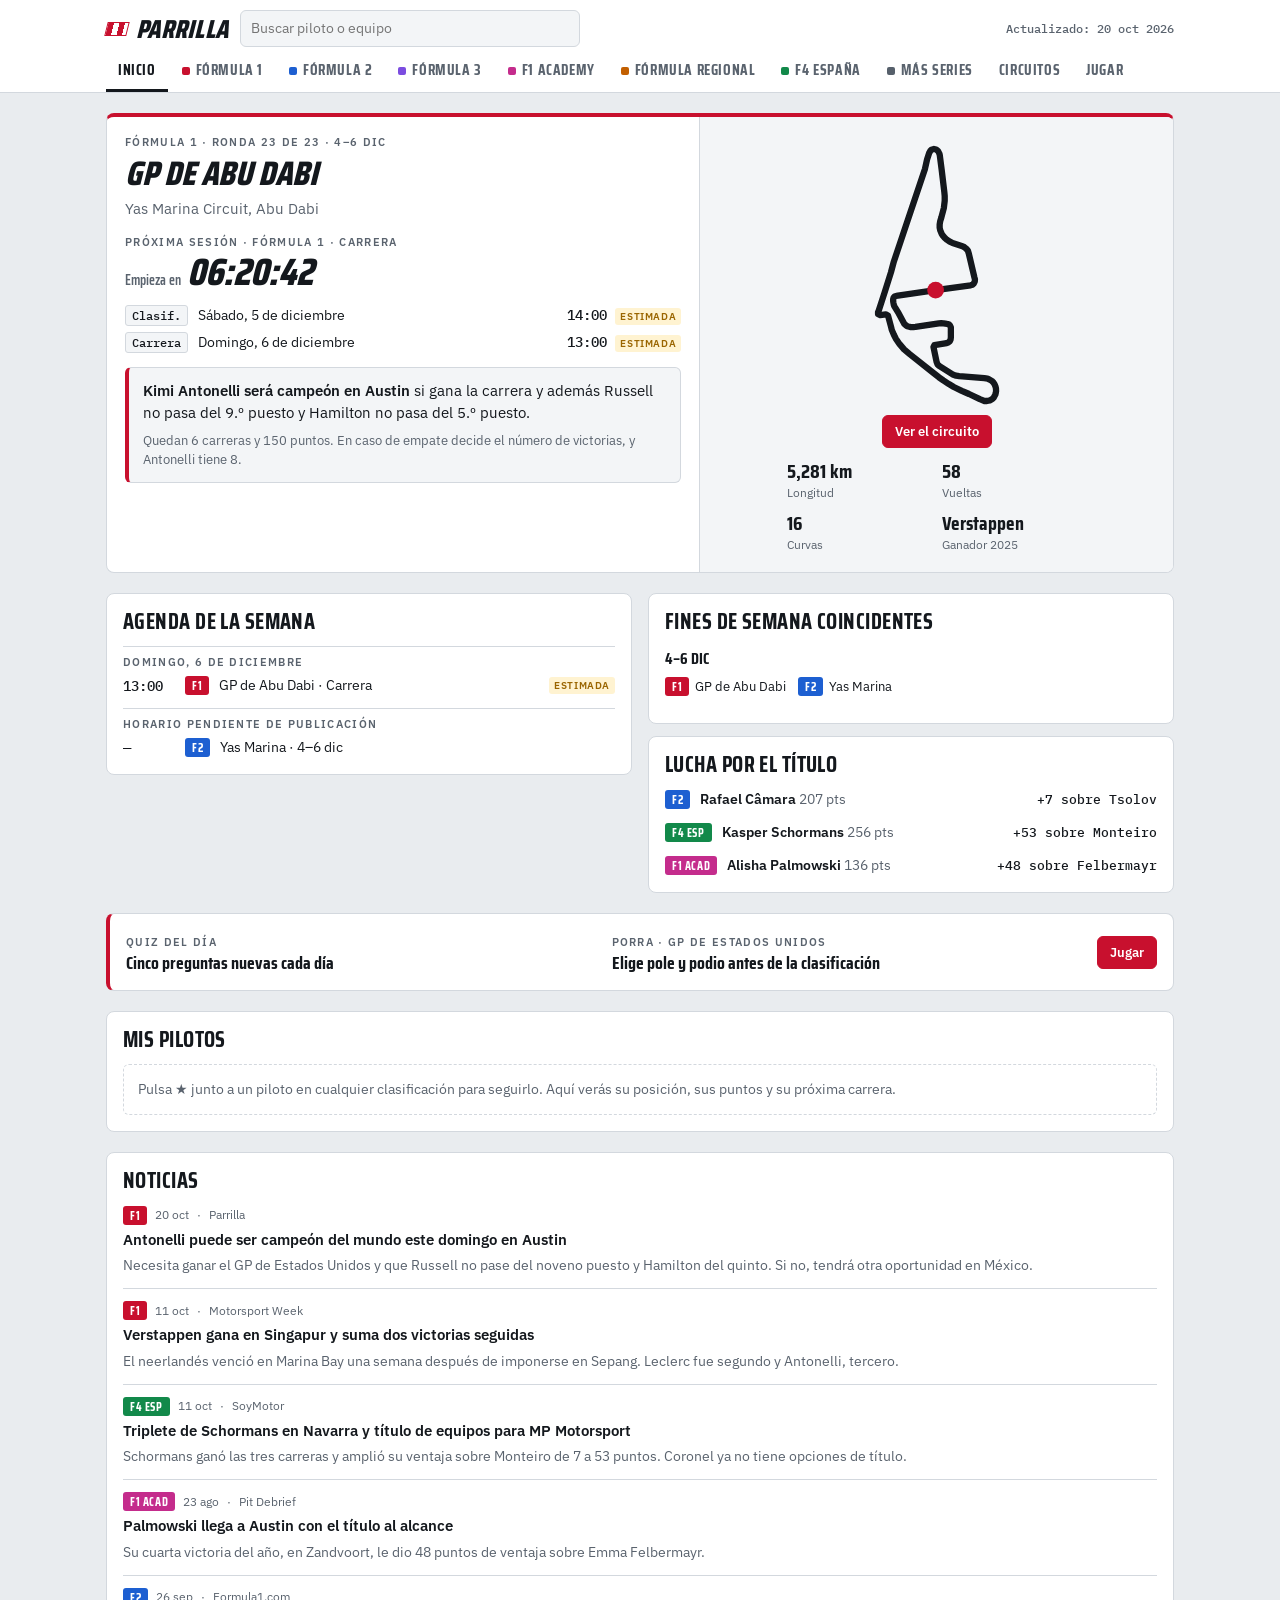
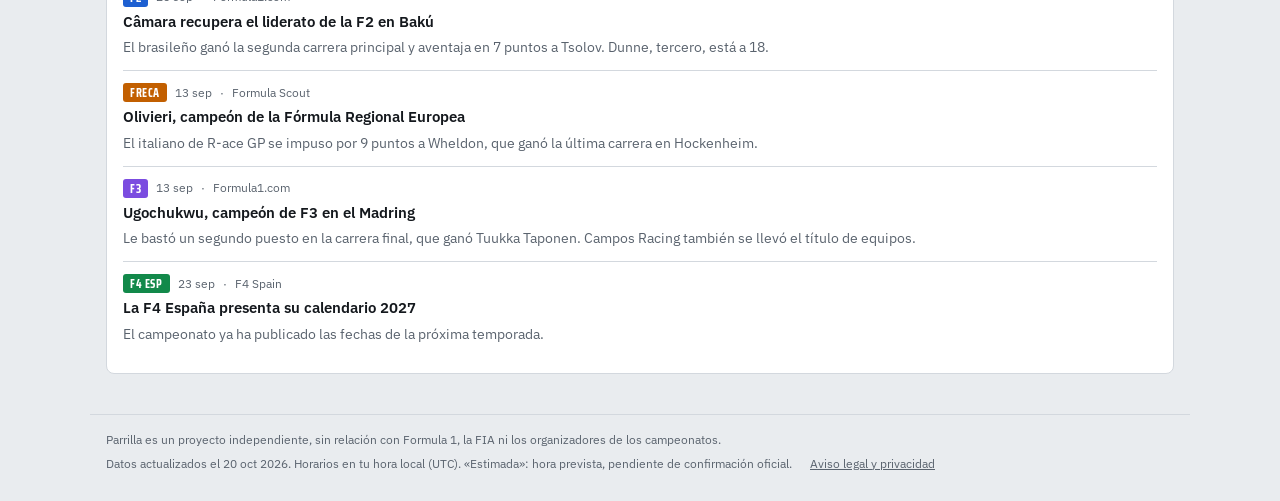
==== commit 12abd0d4: "Parrilla Motor: circuit stats instead of 3D lap, reordered tabs, endless quiz - Drop the Three.js vi" ====
--- a/parrilla-motor/index.html
+++ b/parrilla-motor/index.html
@@ -1,4 +1,4 @@
-<!doctype html><html lang="es"><head><meta charset="utf-8"><meta name="viewport" content="width=device-width,initial-scale=1,viewport-fit=cover"><title>Parrilla Motor</title><meta name="description" content="Calendario, clasificaciones y circuitos de F1, F2, F3, F1 Academy, Fórmula Regional y F4 España, con los horarios en tu hora local."><meta name="theme-color" content="#ffffff" media="(prefers-color-scheme: light)"><meta name="theme-color" content="#171b21" media="(prefers-color-scheme: dark)"><link rel="manifest" href="manifest.webmanifest"><link rel="icon" href="icon.svg" type="image/svg+xml"><link rel="apple-touch-icon" href="icon-192.png"><meta name="apple-mobile-web-app-title" content="Parrilla"><meta name="mobile-web-app-capable" content="yes"><meta name="apple-mobile-web-app-capable" content="yes"><meta property="og:type" content="website"><meta property="og:title" content="Parrilla Motor"><meta property="og:description" content="De la F4 a la F1: calendario, clasificaciones, circuitos en 3D y quiz diario."><meta property="og:url" content="https://cubetajjr.github.io/mi-juego-3d/parrilla-motor/"><meta property="og:image" content="https://cubetajjr.github.io/mi-juego-3d/parrilla-motor/og.png"><meta name="twitter:card" content="summary_large_image"><style>:root{box-sizing:border-box;padding-top:env(safe-area-inset-top,0px);padding-bottom:env(safe-area-inset-bottom,0px)}html{scroll-padding-top:env(safe-area-inset-top,0px)}body{margin:0;padding:0}img{max-width:100%}[hidden]:not([hidden=until-found i]){display:none!important}</style>
+<!doctype html><html lang="es"><head><meta charset="utf-8"><meta name="viewport" content="width=device-width,initial-scale=1,viewport-fit=cover"><title>Parrilla Motor</title><meta name="description" content="Calendario, clasificaciones y circuitos de F1, F2, F3, F1 Academy, Fórmula Regional y F4 España, con los horarios en tu hora local."><meta name="theme-color" content="#ffffff" media="(prefers-color-scheme: light)"><meta name="theme-color" content="#171b21" media="(prefers-color-scheme: dark)"><link rel="manifest" href="manifest.webmanifest"><link rel="icon" href="icon.svg" type="image/svg+xml"><link rel="apple-touch-icon" href="icon-192.png"><meta name="apple-mobile-web-app-title" content="Parrilla"><meta name="mobile-web-app-capable" content="yes"><meta name="apple-mobile-web-app-capable" content="yes"><meta property="og:type" content="website"><meta property="og:title" content="Parrilla Motor"><meta property="og:description" content="De la F4 a la F1: calendario, clasificaciones, estadísticas de circuitos y quiz diario."><meta property="og:url" content="https://cubetajjr.github.io/mi-juego-3d/parrilla-motor/"><meta property="og:image" content="https://cubetajjr.github.io/mi-juego-3d/parrilla-motor/og.png"><meta name="twitter:card" content="summary_large_image"><style>:root{box-sizing:border-box;padding-top:env(safe-area-inset-top,0px);padding-bottom:env(safe-area-inset-bottom,0px)}html{scroll-padding-top:env(safe-area-inset-top,0px)}body{margin:0;padding:0}img{max-width:100%}[hidden]:not([hidden=until-found i]){display:none!important}</style>
 <style>
 @font-face{font-family:"Saira Condensed";font-weight:600;font-style:normal;font-display:swap;src:url([data-uri]) format("woff")}
 @font-face{font-family:"Saira Condensed";font-weight:700;font-style:normal;font-display:swap;src:url([data-uri]) format("woff")}
@@ -175,49 +175,30 @@
 .legal p{margin:0;max-width:68ch}
 .btn.primary{background:var(--accent);border-color:var(--accent);color:#fff}
 .btn:disabled{opacity:.5;cursor:default}
-.map .btn{margin-top:12px}
 .linkbtn{border:0;background:none;padding:0;color:var(--c,var(--accent));font:600 13px var(--body);cursor:pointer;text-decoration:underline;text-underline-offset:3px}
 .chips-row{display:flex;gap:6px;flex-wrap:wrap}
 .trk-pick{display:flex;gap:8px;align-items:center;max-width:460px;min-width:0;width:100%}
 .trk-pick select{font:600 14px var(--body);padding:8px 10px;border:1px solid var(--line);border-radius:6px;background:var(--surface);color:var(--ink);max-width:100%;min-width:0;width:0;flex:1 1 auto}
 .trk-pick .btn{width:38px;height:36px;padding:0;font-size:18px;flex:none}
 .badge.live{color:var(--accent)}
-.mini{position:absolute;top:10px;left:10px;width:110px;height:110px;background:rgba(15,18,22,.55);border-radius:6px;pointer-events:none}
-@media (max-width:480px){.mini{width:84px;height:84px}}
 .pill{border:1px solid var(--line);background:var(--surface);color:var(--ink);font:600 13px var(--body);padding:6px 12px;border-radius:999px;cursor:pointer}
 .pill[aria-pressed="true"]{background:var(--ink);color:var(--surface);border-color:var(--ink)}
 .promo{display:grid;grid-template-columns:1fr 1fr auto;gap:16px;align-items:center;border-left:4px solid var(--accent)}
 .promo h3{font-size:18px;margin-top:2px}
 @media (max-width:640px){.promo{grid-template-columns:1fr}}
-/* 3D */
-.v3d-wrap{display:grid;gap:10px}
-.v3d-stage{position:relative;width:100%;aspect-ratio:16/9;max-height:70vh;min-height:320px;border-radius:8px;overflow:hidden;background:#1b2233;border:1px solid var(--line)}
-@media (max-width:640px){.v3d-stage{aspect-ratio:auto;height:62vh}}
-#v3dc{display:block;width:100%;height:100%;touch-action:none;cursor:grab}
-.v3d-loading[hidden]{display:none}
-.v3d-loading{position:absolute;inset:0;display:grid;place-items:center;color:#e8ebee;font:600 14px var(--body);text-align:center;padding:16px}
-.hud{position:absolute;left:10px;bottom:10px;display:flex;gap:14px;align-items:flex-end;background:rgba(15,18,22,.78);color:#fff;border-radius:6px;padding:8px 12px;font-variant-numeric:tabular-nums}
-.hud b{display:block;font:800 30px/1 var(--display);font-style:italic}
-.hud span{font:600 10px var(--body);letter-spacing:.08em;text-transform:uppercase;color:#aab2bb}
-.hud-speed b{font-size:40px;min-width:3ch;text-align:right}
-.hud-time b{font:500 18px var(--mono);font-style:normal}
-.hud-bars{display:flex;gap:4px;height:40px}
-.hb{width:8px;height:100%;background:rgba(255,255,255,.15);border-radius:2px;position:relative;overflow:hidden}
-.hb i{position:absolute;inset:0;transform-origin:bottom;transform:scaleY(0);transition:transform .08s linear}
-.hb.thr i{background:#3ccf7f}.hb.brk i{background:#ff4b5c}
-@media (max-width:480px){.hud{gap:10px;padding:6px 8px}.hud-speed b{font-size:30px}.hud b{font-size:24px}.hud-time b{font-size:14px}.hud-cam button{padding:5px 8px;font-size:12px}}
-.v3d-ctrl{display:flex;gap:10px;align-items:center;flex-wrap:wrap}
-.v3d-ctrl .seg{flex-wrap:wrap}
-.v3d-ctrl input[type=range]{flex:1 1 200px;accent-color:var(--accent)}
-.btn.play{width:44px;height:34px;padding:0}
-.brk-list{display:grid;gap:0}
-.brk-item{display:grid;grid-template-columns:28px 64px 1fr auto;gap:10px;align-items:center;border:0;border-top:1px solid var(--line);background:none;color:var(--ink);font:inherit;font-size:14px;padding:9px 4px;text-align:left;cursor:pointer}
-.brk-item:first-child{border-top:0}
-.brk-item:hover{background:var(--sunk)}
-.brk-item .n{font:800 18px var(--display);font-style:italic;color:var(--accent)}
-.brk-item .d{font:500 12px var(--mono);color:var(--muted)}
-.brk-item .g{font-size:12px;color:var(--muted)}
-@media (max-width:480px){.brk-item{grid-template-columns:24px 1fr auto}.brk-item .d{display:none}}
+/* circuitos */
+.cgrid{display:grid;grid-template-columns:repeat(auto-fill,minmax(min(100%,250px),1fr));gap:10px}
+.ccard{display:grid;grid-template-columns:76px minmax(0,1fr);gap:12px;align-items:center;text-align:left;border:1px solid var(--line);border-top:3px solid var(--line);border-radius:8px;background:var(--surface);color:var(--ink);font:inherit;padding:12px;cursor:pointer}
+.ccard.up{border-top-color:var(--f1)}
+.ccard:hover{border-color:var(--ink)}
+.ccard .cbody{display:grid;gap:3px;min-width:0}
+.ccard .cbody>b{font:700 17px/1.15 var(--display)}
+.ccard .muted,.ccard .cw{font-size:12px}
+.ctrace{width:76px;height:76px}.ctrace path{stroke-width:7}
+.trace.big{max-width:340px}
+.ranks{list-style:none;margin:0;padding:0;display:grid;gap:4px;font-size:14px}
+.ranks li{display:flex;justify-content:space-between;border-bottom:1px dashed var(--line);padding-bottom:4px}
+.qimg{width:100%;max-width:220px;justify-self:center;margin:4px auto 0;display:block}
 /* quiz */
 .qprog{display:flex;gap:4px}
 .qprog i{flex:1;height:5px;border-radius:2px;background:var(--line)}
@@ -268,13 +249,6 @@
   </div>
 </header>
 <main class="wrap" id="main"></main>
-<script type="text/plain" id="three-src">/**
- * @license
- * Copyright 2010-2023 Three.js Authors
- * SPDX-License-Identifier: MIT
- */
-!function(t,e){"object"==typeof exports&&"undefined"!=typeof module?e(exports):"function"==typeof define&&define.amd?define(["exports"],e):e((t="undefined"!=typeof globalThis?globalThis:t||self).THREE={})}(this,(function(t){"use strict";const e="149",i=100,n=300,r=301,s=302,a=303,o=304,l=306,c=1e3,h=1001,u=1002,d=1003,p=1004,m=1005,f=1006,g=1007,v=1008,x=1009,_=1012,y=1014,M=1015,b=1016,S=1020,w=1023,T=1026,A=1027,E=33776,C=33777,L=33778,R=33779,P=35840,I=35841,D=35842,N=35843,O=37492,z=37496,U=37808,B=37809,F=37810,k=37811,G=37812,V=37813,H=37814,W=37815,j=37816,q=37817,X=37818,Y=37819,Z=37820,J=37821,K=36492,$=36284,Q=36285,tt=36286,et=2300,it=2301,nt=2302,rt=2400,st=2401,at=2402,ot=2500,lt=2501,ct=3e3,ht=3001,ut="srgb",dt="srgb-linear",pt=7680,mt=35044,ft="300 es",gt=1035;class vt{addEventListener(t,e){void 0===this._listeners&&(this._listeners={});const i=this._listeners;void 0===i[t]&&(i[t]=[]),-1===i[t].indexOf(e)&&i[t].push(e)}hasEventListener(t,e){if(void 0===this._listeners)return!1;const i=this._listeners;return void 0!==i[t]&&-1!==i[t].indexOf(e)}removeEventListener(t,e){if(void 0===this._listeners)return;const i=this._listeners[t];if(void 0!==i){const t=i.indexOf(e);-1!==t&&i.splice(t,1)}}dispatchEvent(t){if(void 0===this._listeners)return;const e=this._listeners[t.type];if(void 0!==e){t.target=this;const i=e.slice(0);for(let e=0,n=i.length;e<n;e++)i[e].call(this,t);t.target=null}}}const xt=["00","01","02","03","04","05","06","07","08","09","0a","0b","0c","0d","0e","0f","10","11","12","13","14","15","16","17","18","19","1a","1b","1c","1d","1e","1f","20","21","22","23","24","25","26","27","28","29","2a","2b","2c","2d","2e","2f","30","31","32","33","34","35","36","37","38","39","3a","3b","3c","3d","3e","3f","40","41","42","43","44","45","46","47","48","49","4a","4b","4c","4d","4e","4f","50","51","52","53","54","55","56","57","58","59","5a","5b","5c","5d","5e","5f","60","61","62","63","64","65","66","67","68","69","6a","6b","6c","6d","6e","6f","70","71","72","73","74","75","76","77","78","79","7a","7b","7c","7d","7e","7f","80","81","82","83","84","85","86","87","88","89","8a","8b","8c","8d","8e","8f","90","91","92","93","94","95","96","97","98","99","9a","9b","9c","9d","9e","9f","a0","a1","a2","a3","a4","a5","a6","a7","a8","a9","aa","ab","ac","ad","ae","af","b0","b1","b2","b3","b4","b5","b6","b7","b8","b9","ba","bb","bc","bd","be","bf","c0","c1","c2","c3","c4","c5","c6","c7","c8","c9","ca","cb","cc","cd","ce","cf","d0","d1","d2","d3","d4","d5","d6","d7","d8","d9","da","db","dc","dd","de","df","e0","e1","e2","e3","e4","e5","e6","e7","e8","e9","ea","eb","ec","ed","ee","ef","f0","f1","f2","f3","f4","f5","f6","f7","f8","f9","fa","fb","fc","fd","fe","ff"];let _t=1234567;const yt=Math.PI/180,Mt=180/Math.PI;function bt(){const t=4294967295*Math.random()|0,e=4294967295*Math.random()|0,i=4294967295*Math.random()|0,n=4294967295*Math.random()|0;return(xt[255&t]+xt[t>>8&255]+xt[t>>16&255]+xt[t>>24&255]+"-"+xt[255&e]+xt[e>>8&255]+"-"+xt[e>>16&15|64]+xt[e>>24&255]+"-"+xt[63&i|128]+xt[i>>8&255]+"-"+xt[i>>16&255]+xt[i>>24&255]+xt[255&n]+xt[n>>8&255]+xt[n>>16&255]+xt[n>>24&255]).toLowerCase()}function St(t,e,i){return Math.max(e,Math.min(i,t))}function wt(t,e){return(t%e+e)%e}function Tt(t,e,i){return(1-i)*t+i*e}function At(t){return 0==(t&t-1)&&0!==t}function Et(t){return Math.pow(2,Math.ceil(Math.log(t)/Math.LN2))}function Ct(t){return Math.pow(2,Math.floor(Math.log(t)/Math.LN2))}function Lt(t,e){switch(e.constructor){case Float32Array:return t;case Uint16Array:return t/65535;case Uint8Array:return t/255;case Int16Array:return Math.max(t/32767,-1);case Int8Array:return Math.max(t/127,-1);default:throw new Error("Invalid component type.")}}function Rt(t,e){switch(e.constructor){case Float32Array:return t;case Uint16Array:return Math.round(65535*t);case Uint8Array:return Math.round(255*t);case Int16Array:return Math.round(32767*t);case Int8Array:return Math.round(127*t);default:throw new Error("Invalid component type.")}}var Pt=Object.freeze({__proto__:null,DEG2RAD:yt,RAD2DEG:Mt,ceilPowerOfTwo:Et,clamp:St,damp:function(t,e,i,n){return Tt(t,e,1-Math.exp(-i*n))},degToRad:function(t){return t*yt},denormalize:Lt,euclideanModulo:wt,floorPowerOfTwo:Ct,generateUUID:bt,inverseLerp:function(t,e,i){return t!==e?(i-t)/(e-t):0},isPowerOfTwo:At,lerp:Tt,mapLinear:function(t,e,i,n,r){return n+(t-e)*(r-n)/(i-e)},normalize:Rt,pingpong:function(t,e=1){return e-Math.abs(wt(t,2*e)-e)},radToDeg:function(t){return t*Mt},randFloat:function(t,e){return t+Math.random()*(e-t)},randFloatSpread:function(t){return t*(.5-Math.random())},randInt:function(t,e){return t+Math.floor(Math.random()*(e-t+1))},seededRandom:function(t){void 0!==t&&(_t=t);let e=_t+=1831565813;return e=Math.imul(e^e>>>15,1|e),e^=e+Math.imul(e^e>>>7,61|e),((e^e>>>14)>>>0)/4294967296},setQuaternionFromProperEuler:function(t,e,i,n,r){const s=Math.cos,a=Math.sin,o=s(i/2),l=a(i/2),c=s((e+n)/2),h=a((e+n)/2),u=s((e-n)/2),d=a((e-n)/2),p=s((n-e)/2),m=a((n-e)/2);switch(r){case"XYX":t.set(o*h,l*u,l*d,o*c);break;case"YZY":t.set(l*d,o*h,l*u,o*c);break;case"ZXZ":t.set(l*u,l*d,o*h,o*c);break;case"XZX":t.set(o*h,l*m,l*p,o*c);break;case"YXY":t.set(l*p,o*h,l*m,o*c);break;case"ZYZ":t.set(l*m,l*p,o*h,o*c);break;default:console.warn("THREE.MathUtils: .setQuaternionFromProperEuler() encountered an unknown order: "+r)}},smootherstep:function(t,e,i){return t<=e?0:t>=i?1:(t=(t-e)/(i-e))*t*t*(t*(6*t-15)+10)},smoothstep:function(t,e,i){return t<=e?0:t>=i?1:(t=(t-e)/(i-e))*t*(3-2*t)}});class It{constructor(t=0,e=0){It.prototype.isVector2=!0,this.x=t,this.y=e}get width(){return this.x}set width(t){this.x=t}get height(){return this.y}set height(t){this.y=t}set(t,e){return this.x=t,this.y=e,this}setScalar(t){return this.x=t,this.y=t,this}setX(t){return this.x=t,this}setY(t){return this.y=t,this}setComponent(t,e){switch(t){case 0:this.x=e;break;case 1:this.y=e;break;default:throw new Error("index is out of range: "+t)}return this}getComponent(t){switch(t){case 0:return this.x;case 1:return this.y;default:throw new Error("index is out of range: "+t)}}clone(){return new this.constructor(this.x,this.y)}copy(t){return this.x=t.x,this.y=t.y,this}add(t){return this.x+=t.x,this.y+=t.y,this}addScalar(t){return this.x+=t,this.y+=t,this}addVectors(t,e){return this.x=t.x+e.x,this.y=t.y+e.y,this}addScaledVector(t,e){return this.x+=t.x*e,this.y+=t.y*e,this}sub(t){return this.x-=t.x,this.y-=t.y,this}subScalar(t){return this.x-=t,this.y-=t,this}subVectors(t,e){return this.x=t.x-e.x,this.y=t.y-e.y,this}multiply(t){return this.x*=t.x,this.y*=t.y,this}multiplyScalar(t){return this.x*=t,this.y*=t,this}divide(t){return this.x/=t.x,this.y/=t.y,this}divideScalar(t){return this.multiplyScalar(1/t)}applyMatrix3(t){const e=this.x,i=this.y,n=t.elements;return this.x=n[0]*e+n[3]*i+n[6],this.y=n[1]*e+n[4]*i+n[7],this}min(t){return this.x=Math.min(this.x,t.x),this.y=Math.min(this.y,t.y),this}max(t){return this.x=Math.max(this.x,t.x),this.y=Math.max(this.y,t.y),this}clamp(t,e){return this.x=Math.max(t.x,Math.min(e.x,this.x)),this.y=Math.max(t.y,Math.min(e.y,this.y)),this}clampScalar(t,e){return this.x=Math.max(t,Math.min(e,this.x)),this.y=Math.max(t,Math.min(e,this.y)),this}clampLength(t,e){const i=this.length();return this.divideScalar(i||1).multiplyScalar(Math.max(t,Math.min(e,i)))}floor(){return this.x=Math.floor(this.x),this.y=Math.floor(this.y),this}ceil(){return this.x=Math.ceil(this.x),this.y=Math.ceil(this.y),this}round(){return this.x=Math.round(this.x),this.y=Math.round(this.y),this}roundToZero(){return this.x=this.x<0?Math.ceil(this.x):Math.floor(this.x),this.y=this.y<0?Math.ceil(this.y):Math.floor(this.y),this}negate(){return this.x=-this.x,this.y=-this.y,this}dot(t){return this.x*t.x+this.y*t.y}cross(t){return this.x*t.y-this.y*t.x}lengthSq(){return this.x*this.x+this.y*this.y}length(){return Math.sqrt(this.x*this.x+this.y*this.y)}manhattanLength(){return Math.abs(this.x)+Math.abs(this.y)}normalize(){return this.divideScalar(this.length()||1)}angle(){return Math.atan2(-this.y,-this.x)+Math.PI}distanceTo(t){return Math.sqrt(this.distanceToSquared(t))}distanceToSquared(t){const e=this.x-t.x,i=this.y-t.y;return e*e+i*i}manhattanDistanceTo(t){return Math.abs(this.x-t.x)+Math.abs(this.y-t.y)}setLength(t){return this.normalize().multiplyScalar(t)}lerp(t,e){return this.x+=(t.x-this.x)*e,this.y+=(t.y-this.y)*e,this}lerpVectors(t,e,i){return this.x=t.x+(e.x-t.x)*i,this.y=t.y+(e.y-t.y)*i,this}equals(t){return t.x===this.x&&t.y===this.y}fromArray(t,e=0){return this.x=t[e],this.y=t[e+1],this}toArray(t=[],e=0){return t[e]=this.x,t[e+1]=this.y,t}fromBufferAttribute(t,e){return this.x=t.getX(e),this.y=t.getY(e),this}rotateAround(t,e){const i=Math.cos(e),n=Math.sin(e),r=this.x-t.x,s=this.y-t.y;return this.x=r*i-s*n+t.x,this.y=r*n+s*i+t.y,this}random(){return this.x=Math.random(),this.y=Math.random(),this}*[Symbol.iterator](){yield this.x,yield this.y}}class Dt{constructor(){Dt.prototype.isMatrix3=!0,this.elements=[1,0,0,0,1,0,0,0,1]}set(t,e,i,n,r,s,a,o,l){const c=this.elements;return c[0]=t,c[1]=n,c[2]=a,c[3]=e,c[4]=r,c[5]=o,c[6]=i,c[7]=s,c[8]=l,this}identity(){return this.set(1,0,0,0,1,0,0,0,1),this}copy(t){const e=this.elements,i=t.elements;return e[0]=i[0],e[1]=i[1],e[2]=i[2],e[3]=i[3],e[4]=i[4],e[5]=i[5],e[6]=i[6],e[7]=i[7],e[8]=i[8],this}extractBasis(t,e,i){return t.setFromMatrix3Column(this,0),e.setFromMatrix3Column(this,1),i.setFromMatrix3Column(this,2),this}setFromMatrix4(t){const e=t.elements;return this.set(e[0],e[4],e[8],e[1],e[5],e[9],e[2],e[6],e[10]),this}multiply(t){return this.multiplyMatrices(this,t)}premultiply(t){return this.multiplyMatrices(t,this)}multiplyMatrices(t,e){const i=t.elements,n=e.elements,r=this.elements,s=i[0],a=i[3],o=i[6],l=i[1],c=i[4],h=i[7],u=i[2],d=i[5],p=i[8],m=n[0],f=n[3],g=n[6],v=n[1],x=n[4],_=n[7],y=n[2],M=n[5],b=n[8];return r[0]=s*m+a*v+o*y,r[3]=s*f+a*x+o*M,r[6]=s*g+a*_+o*b,r[1]=l*m+c*v+h*y,r[4]=l*f+c*x+h*M,r[7]=l*g+c*_+h*b,r[2]=u*m+d*v+p*y,r[5]=u*f+d*x+p*M,r[8]=u*g+d*_+p*b,this}multiplyScalar(t){const e=this.elements;return e[0]*=t,e[3]*=t,e[6]*=t,e[1]*=t,e[4]*=t,e[7]*=t,e[2]*=t,e[5]*=t,e[8]*=t,this}determinant(){const t=this.elements,e=t[0],i=t[1],n=t[2],r=t[3],s=t[4],a=t[5],o=t[6],l=t[7],c=t[8];return e*s*c-e*a*l-i*r*c+i*a*o+n*r*l-n*s*o}invert(){const t=this.elements,e=t[0],i=t[1],n=t[2],r=t[3],s=t[4],a=t[5],o=t[6],l=t[7],c=t[8],h=c*s-a*l,u=a*o-c*r,d=l*r-s*o,p=e*h+i*u+n*d;if(0===p)return this.set(0,0,0,0,0,0,0,0,0);const m=1/p;return t[0]=h*m,t[1]=(n*l-c*i)*m,t[2]=(a*i-n*s)*m,t[3]=u*m,t[4]=(c*e-n*o)*m,t[5]=(n*r-a*e)*m,t[6]=d*m,t[7]=(i*o-l*e)*m,t[8]=(s*e-i*r)*m,this}transpose(){let t;const e=this.elements;return t=e[1],e[1]=e[3],e[3]=t,t=e[2],e[2]=e[6],e[6]=t,t=e[5],e[5]=e[7],e[7]=t,this}getNormalMatrix(t){return this.setFromMatrix4(t).invert().transpose()}transposeIntoArray(t){const e=this.elements;return t[0]=e[0],t[1]=e[3],t[2]=e[6],t[3]=e[1],t[4]=e[4],t[5]=e[7],t[6]=e[2],t[7]=e[5],t[8]=e[8],this}setUvTransform(t,e,i,n,r,s,a){const o=Math.cos(r),l=Math.sin(r);return this.set(i*o,i*l,-i*(o*s+l*a)+s+t,-n*l,n*o,-n*(-l*s+o*a)+a+e,0,0,1),this}scale(t,e){return this.premultiply(Nt.makeScale(t,e)),this}rotate(t){return this.premultiply(Nt.makeRotation(-t)),this}translate(t,e){return this.premultiply(Nt.makeTranslation(t,e)),this}makeTranslation(t,e){return this.set(1,0,t,0,1,e,0,0,1),this}makeRotation(t){const e=Math.cos(t),i=Math.sin(t);return this.set(e,-i,0,i,e,0,0,0,1),this}makeScale(t,e){return this.set(t,0,0,0,e,0,0,0,1),this}equals(t){const e=this.elements,i=t.elements;for(let t=0;t<9;t++)if(e[t]!==i[t])return!1;return!0}fromArray(t,e=0){for(let i=0;i<9;i++)this.elements[i]=t[i+e];return this}toArray(t=[],e=0){const i=this.elements;return t[e]=i[0],t[e+1]=i[1],t[e+2]=i[2],t[e+3]=i[3],t[e+4]=i[4],t[e+5]=i[5],t[e+6]=i[6],t[e+7]=i[7],t[e+8]=i[8],t}clone(){return(new this.constructor).fromArray(this.elements)}}const Nt=new Dt;function Ot(t){for(let e=t.length-1;e>=0;--e)if(t[e]>=65535)return!0;return!1}const zt={Int8Array:Int8Array,Uint8Array:Uint8Array,Uint8ClampedArray:Uint8ClampedArray,Int16Array:Int16Array,Uint16Array:Uint16Array,Int32Array:Int32Array,Uint32Array:Uint32Array,Float32Array:Float32Array,Float64Array:Float64Array};function Ut(t,e){return new zt[t](e)}function Bt(t){return document.createElementNS("http://www.w3.org/1999/xhtml",t)}function Ft(t){return t<.04045?.0773993808*t:Math.pow(.9478672986*t+.0521327014,2.4)}function kt(t){return t<.0031308?12.92*t:1.055*Math.pow(t,.41666)-.055}const Gt={[ut]:{[dt]:Ft},[dt]:{[ut]:kt}},Vt={legacyMode:!0,get workingColorSpace(){return dt},set workingColorSpace(t){console.warn("THREE.ColorManagement: .workingColorSpace is readonly.")},convert:function(t,e,i){if(this.legacyMode||e===i||!e||!i)return t;if(Gt[e]&&void 0!==Gt[e][i]){const n=Gt[e][i];return t.r=n(t.r),t.g=n(t.g),t.b=n(t.b),t}throw new Error("Unsupported color space conversion.")},fromWorkingColorSpace:function(t,e){return this.convert(t,this.workingColorSpace,e)},toWorkingColorSpace:function(t,e){return this.convert(t,e,this.workingColorSpace)}},Ht={aliceblue:15792383,antiquewhite:16444375,aqua:65535,aquamarine:8388564,azure:15794175,beige:16119260,bisque:16770244,black:0,blanchedalmond:16772045,blue:255,blueviolet:9055202,brown:10824234,burlywood:14596231,cadetblue:6266528,chartreuse:8388352,chocolate:13789470,coral:16744272,cornflowerblue:6591981,cornsilk:16775388,crimson:14423100,cyan:65535,darkblue:139,darkcyan:35723,darkgoldenrod:12092939,darkgray:11119017,darkgreen:25600,darkgrey:11119017,darkkhaki:12433259,darkmagenta:9109643,darkolivegreen:5597999,darkorange:16747520,darkorchid:10040012,darkred:9109504,darksalmon:15308410,darkseagreen:9419919,darkslateblue:4734347,darkslategray:3100495,darkslategrey:3100495,darkturquoise:52945,darkviolet:9699539,deeppink:16716947,deepskyblue:49151,dimgray:6908265,dimgrey:6908265,dodgerblue:2003199,firebrick:11674146,floralwhite:16775920,forestgreen:2263842,fuchsia:16711935,gainsboro:14474460,ghostwhite:16316671,gold:16766720,goldenrod:14329120,gray:8421504,green:32768,greenyellow:11403055,grey:8421504,honeydew:15794160,hotpink:16738740,indianred:13458524,indigo:4915330,ivory:16777200,khaki:15787660,lavender:15132410,lavenderblush:16773365,lawngreen:8190976,lemonchiffon:16775885,lightblue:11393254,lightcoral:15761536,lightcyan:14745599,lightgoldenrodyellow:16448210,lightgray:13882323,lightgreen:9498256,lightgrey:13882323,lightpink:16758465,lightsalmon:16752762,lightseagreen:2142890,lightskyblue:8900346,lightslategray:7833753,lightslategrey:7833753,lightsteelblue:11584734,lightyellow:16777184,lime:65280,limegreen:3329330,linen:16445670,magenta:16711935,maroon:8388608,mediumaquamarine:6737322,mediumblue:205,mediumorchid:12211667,mediumpurple:9662683,mediumseagreen:3978097,mediumslateblue:8087790,mediumspringgreen:64154,mediumturquoise:4772300,mediumvioletred:13047173,midnightblue:1644912,mintcream:16121850,mistyrose:16770273,moccasin:16770229,navajowhite:16768685,navy:128,oldlace:16643558,olive:8421376,olivedrab:7048739,orange:16753920,orangered:16729344,orchid:14315734,palegoldenrod:15657130,palegreen:10025880,paleturquoise:11529966,palevioletred:14381203,papayawhip:16773077,peachpuff:16767673,peru:13468991,pink:16761035,plum:14524637,powderblue:11591910,purple:8388736,rebeccapurple:6697881,red:16711680,rosybrown:12357519,royalblue:4286945,saddlebrown:9127187,salmon:16416882,sandybrown:16032864,seagreen:3050327,seashell:16774638,sienna:10506797,silver:12632256,skyblue:8900331,slateblue:6970061,slategray:7372944,slategrey:7372944,snow:16775930,springgreen:65407,steelblue:4620980,tan:13808780,teal:32896,thistle:14204888,tomato:16737095,turquoise:4251856,violet:15631086,wheat:16113331,white:16777215,whitesmoke:16119285,yellow:16776960,yellowgreen:10145074},Wt={r:0,g:0,b:0},jt={h:0,s:0,l:0},qt={h:0,s:0,l:0};function Xt(t,e,i){return i<0&&(i+=1),i>1&&(i-=1),i<1/6?t+6*(e-t)*i:i<.5?e:i<2/3?t+6*(e-t)*(2/3-i):t}function Yt(t,e){return e.r=t.r,e.g=t.g,e.b=t.b,e}class Zt{constructor(t,e,i){return this.isColor=!0,this.r=1,this.g=1,this.b=1,void 0===e&&void 0===i?this.set(t):this.setRGB(t,e,i)}set(t){return t&&t.isColor?this.copy(t):"number"==typeof t?this.setHex(t):"string"==typeof t&&this.setStyle(t),this}setScalar(t){return this.r=t,this.g=t,this.b=t,this}setHex(t,e=ut){return t=Math.floor(t),this.r=(t>>16&255)/255,this.g=(t>>8&255)/255,this.b=(255&t)/255,Vt.toWorkingColorSpace(this,e),this}setRGB(t,e,i,n=Vt.workingColorSpace){return this.r=t,this.g=e,this.b=i,Vt.toWorkingColorSpace(this,n),this}setHSL(t,e,i,n=Vt.workingColorSpace){if(t=wt(t,1),e=St(e,0,1),i=St(i,0,1),0===e)this.r=this.g=this.b=i;else{const n=i<=.5?i*(1+e):i+e-i*e,r=2*i-n;this.r=Xt(r,n,t+1/3),this.g=Xt(r,n,t),this.b=Xt(r,n,t-1/3)}return Vt.toWorkingColorSpace(this,n),this}setStyle(t,e=ut){function i(e){void 0!==e&&parseFloat(e)<1&&console.warn("THREE.Color: Alpha component of "+t+" will be ignored.")}let n;if(n=/^((?:rgb|hsl)a?)\(([^\)]*)\)/.exec(t)){let t;const r=n[1],s=n[2];switch(r){case"rgb":case"rgba":if(t=/^\s*(\d+)\s*,\s*(\d+)\s*,\s*(\d+)\s*(?:,\s*(\d*\.?\d+)\s*)?$/.exec(s))return this.r=Math.min(255,parseInt(t[1],10))/255,this.g=Math.min(255,parseInt(t[2],10))/255,this.b=Math.min(255,parseInt(t[3],10))/255,Vt.toWorkingColorSpace(this,e),i(t[4]),this;if(t=/^\s*(\d+)\%\s*,\s*(\d+)\%\s*,\s*(\d+)\%\s*(?:,\s*(\d*\.?\d+)\s*)?$/.exec(s))return this.r=Math.min(100,parseInt(t[1],10))/100,this.g=Math.min(100,parseInt(t[2],10))/100,this.b=Math.min(100,parseInt(t[3],10))/100,Vt.toWorkingColorSpace(this,e),i(t[4]),this;break;case"hsl":case"hsla":if(t=/^\s*(\d*\.?\d+)\s*,\s*(\d*\.?\d+)\%\s*,\s*(\d*\.?\d+)\%\s*(?:,\s*(\d*\.?\d+)\s*)?$/.exec(s)){const n=parseFloat(t[1])/360,r=parseFloat(t[2])/100,s=parseFloat(t[3])/100;return i(t[4]),this.setHSL(n,r,s,e)}}}else if(n=/^\#([A-Fa-f\d]+)$/.exec(t)){const t=n[1],i=t.length;if(3===i)return this.r=parseInt(t.charAt(0)+t.charAt(0),16)/255,this.g=parseInt(t.charAt(1)+t.charAt(1),16)/255,this.b=parseInt(t.charAt(2)+t.charAt(2),16)/255,Vt.toWorkingColorSpace(this,e),this;if(6===i)return this.r=parseInt(t.charAt(0)+t.charAt(1),16)/255,this.g=parseInt(t.charAt(2)+t.charAt(3),16)/255,this.b=parseInt(t.charAt(4)+t.charAt(5),16)/255,Vt.toWorkingColorSpace(this,e),this}return t&&t.length>0?this.setColorName(t,e):this}setColorName(t,e=ut){const i=Ht[t.toLowerCase()];return void 0!==i?this.setHex(i,e):console.warn("THREE.Color: Unknown color "+t),this}clone(){return new this.constructor(this.r,this.g,this.b)}copy(t){return this.r=t.r,this.g=t.g,this.b=t.b,this}copySRGBToLinear(t){return this.r=Ft(t.r),this.g=Ft(t.g),this.b=Ft(t.b),this}copyLinearToSRGB(t){return this.r=kt(t.r),this.g=kt(t.g),this.b=kt(t.b),this}convertSRGBToLinear(){return this.copySRGBToLinear(this),this}convertLinearToSRGB(){return this.copyLinearToSRGB(this),this}getHex(t=ut){return Vt.fromWorkingColorSpace(Yt(this,Wt),t),St(255*Wt.r,0,255)<<16^St(255*Wt.g,0,255)<<8^St(255*Wt.b,0,255)<<0}getHexString(t=ut){return("000000"+this.getHex(t).toString(16)).slice(-6)}getHSL(t,e=Vt.workingColorSpace){Vt.fromWorkingColorSpace(Yt(this,Wt),e);const i=Wt.r,n=Wt.g,r=Wt.b,s=Math.max(i,n,r),a=Math.min(i,n,r);let o,l;const c=(a+s)/2;if(a===s)o=0,l=0;else{const t=s-a;switch(l=c<=.5?t/(s+a):t/(2-s-a),s){case i:o=(n-r)/t+(n<r?6:0);break;case n:o=(r-i)/t+2;break;case r:o=(i-n)/t+4}o/=6}return t.h=o,t.s=l,t.l=c,t}getRGB(t,e=Vt.workingColorSpace){return Vt.fromWorkingColorSpace(Yt(this,Wt),e),t.r=Wt.r,t.g=Wt.g,t.b=Wt.b,t}getStyle(t=ut){return Vt.fromWorkingColorSpace(Yt(this,Wt),t),t!==ut?`color(${t} ${Wt.r} ${Wt.g} ${Wt.b})`:`rgb(${255*Wt.r|0},${255*Wt.g|0},${255*Wt.b|0})`}offsetHSL(t,e,i){return this.getHSL(jt),jt.h+=t,jt.s+=e,jt.l+=i,this.setHSL(jt.h,jt.s,jt.l),this}add(t){return this.r+=t.r,this.g+=t.g,this.b+=t.b,this}addColors(t,e){return this.r=t.r+e.r,this.g=t.g+e.g,this.b=t.b+e.b,this}addScalar(t){return this.r+=t,this.g+=t,this.b+=t,this}sub(t){return this.r=Math.max(0,this.r-t.r),this.g=Math.max(0,this.g-t.g),this.b=Math.max(0,this.b-t.b),this}multiply(t){return this.r*=t.r,this.g*=t.g,this.b*=t.b,this}multiplyScalar(t){return this.r*=t,this.g*=t,this.b*=t,this}lerp(t,e){return this.r+=(t.r-this.r)*e,this.g+=(t.g-this.g)*e,this.b+=(t.b-this.b)*e,this}lerpColors(t,e,i){return this.r=t.r+(e.r-t.r)*i,this.g=t.g+(e.g-t.g)*i,this.b=t.b+(e.b-t.b)*i,this}lerpHSL(t,e){this.getHSL(jt),t.getHSL(qt);const i=Tt(jt.h,qt.h,e),n=Tt(jt.s,qt.s,e),r=Tt(jt.l,qt.l,e);return this.setHSL(i,n,r),this}equals(t){return t.r===this.r&&t.g===this.g&&t.b===this.b}fromArray(t,e=0){return this.r=t[e],this.g=t[e+1],this.b=t[e+2],this}toArray(t=[],e=0){return t[e]=this.r,t[e+1]=this.g,t[e+2]=this.b,t}fromBufferAttribute(t,e){return this.r=t.getX(e),this.g=t.getY(e),this.b=t.getZ(e),this}toJSON(){return this.getHex()}*[Symbol.iterator](){yield this.r,yield this.g,yield this.b}}let Jt;Zt.NAMES=Ht;class Kt{static getDataURL(t){if(/^data:/i.test(t.src))return t.src;if("undefined"==typeof HTMLCanvasElement)return t.src;let e;if(t instanceof HTMLCanvasElement)e=t;else{void 0===Jt&&(Jt=Bt("canvas")),Jt.width=t.width,Jt.height=t.height;const i=Jt.getContext("2d");t instanceof ImageData?i.putImageData(t,0,0):i.drawImage(t,0,0,t.width,t.height),e=Jt}return e.width>2048||e.height>2048?(console.warn("THREE.ImageUtils.getDataURL: Image converted to jpg for performance reasons",t),e.toDataURL("image/jpeg",.6)):e.toDataURL("image/png")}static sRGBToLinear(t){if("undefined"!=typeof HTMLImageElement&&t instanceof HTMLImageElement||"undefined"!=typeof HTMLCanvasElement&&t instanceof HTMLCanvasElement||"undefined"!=typeof ImageBitmap&&t instanceof ImageBitmap){const e=Bt("canvas");e.width=t.width,e.height=t.height;const i=e.getContext("2d");i.drawImage(t,0,0,t.width,t.height);const n=i.getImageData(0,0,t.width,t.height),r=n.data;for(let t=0;t<r.length;t++)r[t]=255*Ft(r[t]/255);return i.putImageData(n,0,0),e}if(t.data){const e=t.data.slice(0);for(let t=0;t<e.length;t++)e instanceof Uint8Array||e instanceof Uint8ClampedArray?e[t]=Math.floor(255*Ft(e[t]/255)):e[t]=Ft(e[t]);return{data:e,width:t.width,height:t.height}}return console.warn("THREE.ImageUtils.sRGBToLinear(): Unsupported image type. No color space conversion applied."),t}}class $t{constructor(t=null){this.isSource=!0,this.uuid=bt(),this.data=t,this.version=0}set needsUpdate(t){!0===t&&this.version++}toJSON(t){const e=void 0===t||"string"==typeof t;if(!e&&void 0!==t.images[this.uuid])return t.images[this.uuid];const i={uuid:this.uuid,url:""},n=this.data;if(null!==n){let t;if(Array.isArray(n)){t=[];for(let e=0,i=n.length;e<i;e++)n[e].isDataTexture?t.push(Qt(n[e].image)):t.push(Qt(n[e]))}else t=Qt(n);i.url=t}return e||(t.images[this.uuid]=i),i}}function Qt(t){return"undefined"!=typeof HTMLImageElement&&t instanceof HTMLImageElement||"undefined"!=typeof HTMLCanvasElement&&t instanceof HTMLCanvasElement||"undefined"!=typeof ImageBitmap&&t instanceof ImageBitmap?Kt.getDataURL(t):t.data?{data:Array.from(t.data),width:t.width,height:t.height,type:t.data.constructor.name}:(console.warn("THREE.Texture: Unable to serialize Texture."),{})}let te=0;class ee extends vt{constructor(t=ee.DEFAULT_IMAGE,e=ee.DEFAULT_MAPPING,i=1001,n=1001,r=1006,s=1008,a=1023,o=1009,l=ee.DEFAULT_ANISOTROPY,c=3e3){super(),this.isTexture=!0,Object.defineProperty(this,"id",{value:te++}),this.uuid=bt(),this.name="",this.source=new $t(t),this.mipmaps=[],this.mapping=e,this.wrapS=i,this.wrapT=n,this.magFilter=r,this.minFilter=s,this.anisotropy=l,this.format=a,this.internalFormat=null,this.type=o,this.offset=new It(0,0),this.repeat=new It(1,1),this.center=new It(0,0),this.rotation=0,this.matrixAutoUpdate=!0,this.matrix=new Dt,this.generateMipmaps=!0,this.premultiplyAlpha=!1,this.flipY=!0,this.unpackAlignment=4,this.encoding=c,this.userData={},this.version=0,this.onUpdate=null,this.isRenderTargetTexture=!1,this.needsPMREMUpdate=!1}get image(){return this.source.data}set image(t){this.source.data=t}updateMatrix(){this.matrix.setUvTransform(this.offset.x,this.offset.y,this.repeat.x,this.repeat.y,this.rotation,this.center.x,this.center.y)}clone(){return(new this.constructor).copy(this)}copy(t){return this.name=t.name,this.source=t.source,this.mipmaps=t.mipmaps.slice(0),this.mapping=t.mapping,this.wrapS=t.wrapS,this.wrapT=t.wrapT,this.magFilter=t.magFilter,this.minFilter=t.minFilter,this.anisotropy=t.anisotropy,this.format=t.format,this.internalFormat=t.internalFormat,this.type=t.type,this.offset.copy(t.offset),this.repeat.copy(t.repeat),this.center.copy(t.center),this.rotation=t.rotation,this.matrixAutoUpdate=t.matrixAutoUpdate,this.matrix.copy(t.matrix),this.generateMipmaps=t.generateMipmaps,this.premultiplyAlpha=t.premultiplyAlpha,this.flipY=t.flipY,this.unpackAlignment=t.unpackAlignment,this.encoding=t.encoding,this.userData=JSON.parse(JSON.stringify(t.userData)),this.needsUpdate=!0,this}toJSON(t){const e=void 0===t||"string"==typeof t;if(!e&&void 0!==t.textures[this.uuid])return t.textures[this.uuid];const i={metadata:{version:4.5,type:"Texture",generator:"Texture.toJSON"},uuid:this.uuid,name:this.name,image:this.source.toJSON(t).uuid,mapping:this.mapping,repeat:[this.repeat.x,this.repeat.y],offset:[this.offset.x,this.offset.y],center:[this.center.x,this.center.y],rotation:this.rotation,wrap:[this.wrapS,this.wrapT],format:this.format,type:this.type,encoding:this.encoding,minFilter:this.minFilter,magFilter:this.magFilter,anisotropy:this.anisotropy,flipY:this.flipY,generateMipmaps:this.generateMipmaps,premultiplyAlpha:this.premultiplyAlpha,unpackAlignment:this.unpackAlignment};return Object.keys(this.userData).length>0&&(i.userData=this.userData),e||(t.textures[this.uuid]=i),i}dispose(){this.dispatchEvent({type:"dispose"})}transformUv(t){if(this.mapping!==n)return t;if(t.applyMatrix3(this.matrix),t.x<0||t.x>1)switch(this.wrapS){case c:t.x=t.x-Math.floor(t.x);break;case h:t.x=t.x<0?0:1;break;case u:1===Math.abs(Math.floor(t.x)%2)?t.x=Math.ceil(t.x)-t.x:t.x=t.x-Math.floor(t.x)}if(t.y<0||t.y>1)switch(this.wrapT){case c:t.y=t.y-Math.floor(t.y);break;case h:t.y=t.y<0?0:1;break;case u:1===Math.abs(Math.floor(t.y)%2)?t.y=Math.ceil(t.y)-t.y:t.y=t.y-Math.floor(t.y)}return this.flipY&&(t.y=1-t.y),t}set needsUpdate(t){!0===t&&(this.version++,this.source.needsUpdate=!0)}}ee.DEFAULT_IMAGE=null,ee.DEFAULT_MAPPING=n,ee.DEFAULT_ANISOTROPY=1;class ie{constructor(t=0,e=0,i=0,n=1){ie.prototype.isVector4=!0,this.x=t,this.y=e,this.z=i,this.w=n}get width(){return this.z}set width(t){this.z=t}get height(){return this.w}set height(t){this.w=t}set(t,e,i,n){return this.x=t,this.y=e,this.z=i,this.w=n,this}setScalar(t){return this.x=t,this.y=t,this.z=t,this.w=t,this}setX(t){return this.x=t,this}setY(t){return this.y=t,this}setZ(t){return this.z=t,this}setW(t){return this.w=t,this}setComponent(t,e){switch(t){case 0:this.x=e;break;case 1:this.y=e;break;case 2:this.z=e;break;case 3:this.w=e;break;default:throw new Error("index is out of range: "+t)}return this}getComponent(t){switch(t){case 0:return this.x;case 1:return this.y;case 2:return this.z;case 3:return this.w;default:throw new Error("index is out of range: "+t)}}clone(){return new this.constructor(this.x,this.y,this.z,this.w)}copy(t){return this.x=t.x,this.y=t.y,this.z=t.z,this.w=void 0!==t.w?t.w:1,this}add(t){return this.x+=t.x,this.y+=t.y,this.z+=t.z,this.w+=t.w,this}addScalar(t){return this.x+=t,this.y+=t,this.z+=t,this.w+=t,this}addVectors(t,e){return this.x=t.x+e.x,this.y=t.y+e.y,this.z=t.z+e.z,this.w=t.w+e.w,this}addScaledVector(t,e){return this.x+=t.x*e,this.y+=t.y*e,this.z+=t.z*e,this.w+=t.w*e,this}sub(t){return this.x-=t.x,this.y-=t.y,this.z-=t.z,this.w-=t.w,this}subScalar(t){return this.x-=t,this.y-=t,this.z-=t,this.w-=t,this}subVectors(t,e){return this.x=t.x-e.x,this.y=t.y-e.y,this.z=t.z-e.z,this.w=t.w-e.w,this}multiply(t){return this.x*=t.x,this.y*=t.y,this.z*=t.z,this.w*=t.w,this}multiplyScalar(t){return this.x*=t,this.y*=t,this.z*=t,this.w*=t,this}applyMatrix4(t){const e=this.x,i=this.y,n=this.z,r=this.w,s=t.elements;return this.x=s[0]*e+s[4]*i+s[8]*n+s[12]*r,this.y=s[1]*e+s[5]*i+s[9]*n+s[13]*r,this.z=s[2]*e+s[6]*i+s[10]*n+s[14]*r,this.w=s[3]*e+s[7]*i+s[11]*n+s[15]*r,this}divideScalar(t){return this.multiplyScalar(1/t)}setAxisAngleFromQuaternion(t){this.w=2*Math.acos(t.w);const e=Math.sqrt(1-t.w*t.w);return e<1e-4?(this.x=1,this.y=0,this.z=0):(this.x=t.x/e,this.y=t.y/e,this.z=t.z/e),this}setAxisAngleFromRotationMatrix(t){let e,i,n,r;const s=.01,a=.1,o=t.elements,l=o[0],c=o[4],h=o[8],u=o[1],d=o[5],p=o[9],m=o[2],f=o[6],g=o[10];if(Math.abs(c-u)<s&&Math.abs(h-m)<s&&Math.abs(p-f)<s){if(Math.abs(c+u)<a&&Math.abs(h+m)<a&&Math.abs(p+f)<a&&Math.abs(l+d+g-3)<a)return this.set(1,0,0,0),this;e=Math.PI;const t=(l+1)/2,o=(d+1)/2,v=(g+1)/2,x=(c+u)/4,_=(h+m)/4,y=(p+f)/4;return t>o&&t>v?t<s?(i=0,n=.707106781,r=.707106781):(i=Math.sqrt(t),n=x/i,r=_/i):o>v?o<s?(i=.707106781,n=0,r=.707106781):(n=Math.sqrt(o),i=x/n,r=y/n):v<s?(i=.707106781,n=.707106781,r=0):(r=Math.sqrt(v),i=_/r,n=y/r),this.set(i,n,r,e),this}let v=Math.sqrt((f-p)*(f-p)+(h-m)*(h-m)+(u-c)*(u-c));return Math.abs(v)<.001&&(v=1),this.x=(f-p)/v,this.y=(h-m)/v,this.z=(u-c)/v,this.w=Math.acos((l+d+g-1)/2),this}min(t){return this.x=Math.min(this.x,t.x),this.y=Math.min(this.y,t.y),this.z=Math.min(this.z,t.z),this.w=Math.min(this.w,t.w),this}max(t){return this.x=Math.max(this.x,t.x),this.y=Math.max(this.y,t.y),this.z=Math.max(this.z,t.z),this.w=Math.max(this.w,t.w),this}clamp(t,e){return this.x=Math.max(t.x,Math.min(e.x,this.x)),this.y=Math.max(t.y,Math.min(e.y,this.y)),this.z=Math.max(t.z,Math.min(e.z,this.z)),this.w=Math.max(t.w,Math.min(e.w,this.w)),this}clampScalar(t,e){return this.x=Math.max(t,Math.min(e,this.x)),this.y=Math.max(t,Math.min(e,this.y)),this.z=Math.max(t,Math.min(e,this.z)),this.w=Math.max(t,Math.min(e,this.w)),this}clampLength(t,e){const i=this.length();return this.divideScalar(i||1).multiplyScalar(Math.max(t,Math.min(e,i)))}floor(){return this.x=Math.floor(this.x),this.y=Math.floor(this.y),this.z=Math.floor(this.z),this.w=Math.floor(this.w),this}ceil(){return this.x=Math.ceil(this.x),this.y=Math.ceil(this.y),this.z=Math.ceil(this.z),this.w=Math.ceil(this.w),this}round(){return this.x=Math.round(this.x),this.y=Math.round(this.y),this.z=Math.round(this.z),this.w=Math.round(this.w),this}roundToZero(){return this.x=this.x<0?Math.ceil(this.x):Math.floor(this.x),this.y=this.y<0?Math.ceil(this.y):Math.floor(this.y),this.z=this.z<0?Math.ceil(this.z):Math.floor(this.z),this.w=this.w<0?Math.ceil(this.w):Math.floor(this.w),this}negate(){return this.x=-this.x,this.y=-this.y,this.z=-this.z,this.w=-this.w,this}dot(t){return this.x*t.x+this.y*t.y+this.z*t.z+this.w*t.w}lengthSq(){return this.x*this.x+this.y*this.y+this.z*this.z+this.w*this.w}length(){return Math.sqrt(this.x*this.x+this.y*this.y+this.z*this.z+this.w*this.w)}manhattanLength(){return Math.abs(this.x)+Math.abs(this.y)+Math.abs(this.z)+Math.abs(this.w)}normalize(){return this.divideScalar(this.length()||1)}setLength(t){return this.normalize().multiplyScalar(t)}lerp(t,e){return this.x+=(t.x-this.x)*e,this.y+=(t.y-this.y)*e,this.z+=(t.z-this.z)*e,this.w+=(t.w-this.w)*e,this}lerpVectors(t,e,i){return this.x=t.x+(e.x-t.x)*i,this.y=t.y+(e.y-t.y)*i,this.z=t.z+(e.z-t.z)*i,this.w=t.w+(e.w-t.w)*i,this}equals(t){return t.x===this.x&&t.y===this.y&&t.z===this.z&&t.w===this.w}fromArray(t,e=0){return this.x=t[e],this.y=t[e+1],this.z=t[e+2],this.w=t[e+3],this}toArray(t=[],e=0){return t[e]=this.x,t[e+1]=this.y,t[e+2]=this.z,t[e+3]=this.w,t}fromBufferAttribute(t,e){return this.x=t.getX(e),this.y=t.getY(e),this.z=t.getZ(e),this.w=t.getW(e),this}random(){return this.x=Math.random(),this.y=Math.random(),this.z=Math.random(),this.w=Math.random(),this}*[Symbol.iterator](){yield this.x,yield this.y,yield this.z,yield this.w}}class ne extends vt{constructor(t=1,e=1,i={}){super(),this.isWebGLRenderTarget=!0,this.width=t,this.height=e,this.depth=1,this.scissor=new ie(0,0,t,e),this.scissorTest=!1,this.viewport=new ie(0,0,t,e);const n={width:t,height:e,depth:1};this.texture=new ee(n,i.mapping,i.wrapS,i.wrapT,i.magFilter,i.minFilter,i.format,i.type,i.anisotropy,i.encoding),this.texture.isRenderTargetTexture=!0,this.texture.flipY=!1,this.texture.generateMipmaps=void 0!==i.generateMipmaps&&i.generateMipmaps,this.texture.internalFormat=void 0!==i.internalFormat?i.internalFormat:null,this.texture.minFilter=void 0!==i.minFilter?i.minFilter:f,this.depthBuffer=void 0===i.depthBuffer||i.depthBuffer,this.stencilBuffer=void 0!==i.stencilBuffer&&i.stencilBuffer,this.depthTexture=void 0!==i.depthTexture?i.depthTexture:null,this.samples=void 0!==i.samples?i.samples:0}setSize(t,e,i=1){this.width===t&&this.height===e&&this.depth===i||(this.width=t,this.height=e,this.depth=i,this.texture.image.width=t,this.texture.image.height=e,this.texture.image.depth=i,this.dispose()),this.viewport.set(0,0,t,e),this.scissor.set(0,0,t,e)}clone(){return(new this.constructor).copy(this)}copy(t){this.width=t.width,this.height=t.height,this.depth=t.depth,this.viewport.copy(t.viewport),this.texture=t.texture.clone(),this.texture.isRenderTargetTexture=!0;const e=Object.assign({},t.texture.image);return this.texture.source=new $t(e),this.depthBuffer=t.depthBuffer,this.stencilBuffer=t.stencilBuffer,null!==t.depthTexture&&(this.depthTexture=t.depthTexture.clone()),this.samples=t.samples,this}dispose(){this.dispatchEvent({type:"dispose"})}}class re extends ee{constructor(t=null,e=1,i=1,n=1){super(null),this.isDataArrayTexture=!0,this.image={data:t,width:e,height:i,depth:n},this.magFilter=d,this.minFilter=d,this.wrapR=h,this.generateMipmaps=!1,this.flipY=!1,this.unpackAlignment=1}}class se extends ee{constructor(t=null,e=1,i=1,n=1){super(null),this.isData3DTexture=!0,this.image={data:t,width:e,height:i,depth:n},this.magFilter=d,this.minFilter=d,this.wrapR=h,this.generateMipmaps=!1,this.flipY=!1,this.unpackAlignment=1}}class ae{constructor(t=0,e=0,i=0,n=1){this.isQuaternion=!0,this._x=t,this._y=e,this._z=i,this._w=n}static slerpFlat(t,e,i,n,r,s,a){let o=i[n+0],l=i[n+1],c=i[n+2],h=i[n+3];const u=r[s+0],d=r[s+1],p=r[s+2],m=r[s+3];if(0===a)return t[e+0]=o,t[e+1]=l,t[e+2]=c,void(t[e+3]=h);if(1===a)return t[e+0]=u,t[e+1]=d,t[e+2]=p,void(t[e+3]=m);if(h!==m||o!==u||l!==d||c!==p){let t=1-a;const e=o*u+l*d+c*p+h*m,i=e>=0?1:-1,n=1-e*e;if(n>Number.EPSILON){const r=Math.sqrt(n),s=Math.atan2(r,e*i);t=Math.sin(t*s)/r,a=Math.sin(a*s)/r}const r=a*i;if(o=o*t+u*r,l=l*t+d*r,c=c*t+p*r,h=h*t+m*r,t===1-a){const t=1/Math.sqrt(o*o+l*l+c*c+h*h);o*=t,l*=t,c*=t,h*=t}}t[e]=o,t[e+1]=l,t[e+2]=c,t[e+3]=h}static multiplyQuaternionsFlat(t,e,i,n,r,s){const a=i[n],o=i[n+1],l=i[n+2],c=i[n+3],h=r[s],u=r[s+1],d=r[s+2],p=r[s+3];return t[e]=a*p+c*h+o*d-l*u,t[e+1]=o*p+c*u+l*h-a*d,t[e+2]=l*p+c*d+a*u-o*h,t[e+3]=c*p-a*h-o*u-l*d,t}get x(){return this._x}set x(t){this._x=t,this._onChangeCallback()}get y(){return this._y}set y(t){this._y=t,this._onChangeCallback()}get z(){return this._z}set z(t){this._z=t,this._onChangeCallback()}get w(){return this._w}set w(t){this._w=t,this._onChangeCallback()}set(t,e,i,n){return this._x=t,this._y=e,this._z=i,this._w=n,this._onChangeCallback(),this}clone(){return new this.constructor(this._x,this._y,this._z,this._w)}copy(t){return this._x=t.x,this._y=t.y,this._z=t.z,this._w=t.w,this._onChangeCallback(),this}setFromEuler(t,e){const i=t._x,n=t._y,r=t._z,s=t._order,a=Math.cos,o=Math.sin,l=a(i/2),c=a(n/2),h=a(r/2),u=o(i/2),d=o(n/2),p=o(r/2);switch(s){case"XYZ":this._x=u*c*h+l*d*p,this._y=l*d*h-u*c*p,this._z=l*c*p+u*d*h,this._w=l*c*h-u*d*p;break;case"YXZ":this._x=u*c*h+l*d*p,this._y=l*d*h-u*c*p,this._z=l*c*p-u*d*h,this._w=l*c*h+u*d*p;break;case"ZXY":this._x=u*c*h-l*d*p,this._y=l*d*h+u*c*p,this._z=l*c*p+u*d*h,this._w=l*c*h-u*d*p;break;case"ZYX":this._x=u*c*h-l*d*p,this._y=l*d*h+u*c*p,this._z=l*c*p-u*d*h,this._w=l*c*h+u*d*p;break;case"YZX":this._x=u*c*h+l*d*p,this._y=l*d*h+u*c*p,this._z=l*c*p-u*d*h,this._w=l*c*h-u*d*p;break;case"XZY":this._x=u*c*h-l*d*p,this._y=l*d*h-u*c*p,this._z=l*c*p+u*d*h,this._w=l*c*h+u*d*p;break;default:console.warn("THREE.Quaternion: .setFromEuler() encountered an unknown order: "+s)}return!1!==e&&this._onChangeCallback(),this}setFromAxisAngle(t,e){const i=e/2,n=Math.sin(i);return this._x=t.x*n,this._y=t.y*n,this._z=t.z*n,this._w=Math.cos(i),this._onChangeCallback(),this}setFromRotationMatrix(t){const e=t.elements,i=e[0],n=e[4],r=e[8],s=e[1],a=e[5],o=e[9],l=e[2],c=e[6],h=e[10],u=i+a+h;if(u>0){const t=.5/Math.sqrt(u+1);this._w=.25/t,this._x=(c-o)*t,this._y=(r-l)*t,this._z=(s-n)*t}else if(i>a&&i>h){const t=2*Math.sqrt(1+i-a-h);this._w=(c-o)/t,this._x=.25*t,this._y=(n+s)/t,this._z=(r+l)/t}else if(a>h){const t=2*Math.sqrt(1+a-i-h);this._w=(r-l)/t,this._x=(n+s)/t,this._y=.25*t,this._z=(o+c)/t}else{const t=2*Math.sqrt(1+h-i-a);this._w=(s-n)/t,this._x=(r+l)/t,this._y=(o+c)/t,this._z=.25*t}return this._onChangeCallback(),this}setFromUnitVectors(t,e){let i=t.dot(e)+1;return i<Number.EPSILON?(i=0,Math.abs(t.x)>Math.abs(t.z)?(this._x=-t.y,this._y=t.x,this._z=0,this._w=i):(this._x=0,this._y=-t.z,this._z=t.y,this._w=i)):(this._x=t.y*e.z-t.z*e.y,this._y=t.z*e.x-t.x*e.z,this._z=t.x*e.y-t.y*e.x,this._w=i),this.normalize()}angleTo(t){return 2*Math.acos(Math.abs(St(this.dot(t),-1,1)))}rotateTowards(t,e){const i=this.angleTo(t);if(0===i)return this;const n=Math.min(1,e/i);return this.slerp(t,n),this}identity(){return this.set(0,0,0,1)}invert(){return this.conjugate()}conjugate(){return this._x*=-1,this._y*=-1,this._z*=-1,this._onChangeCallback(),this}dot(t){return this._x*t._x+this._y*t._y+this._z*t._z+this._w*t._w}lengthSq(){return this._x*this._x+this._y*this._y+this._z*this._z+this._w*this._w}length(){return Math.sqrt(this._x*this._x+this._y*this._y+this._z*this._z+this._w*this._w)}normalize(){let t=this.length();return 0===t?(this._x=0,this._y=0,this._z=0,this._w=1):(t=1/t,this._x=this._x*t,this._y=this._y*t,this._z=this._z*t,this._w=this._w*t),this._onChangeCallback(),this}multiply(t){return this.multiplyQuaternions(this,t)}premultiply(t){return this.multiplyQuaternions(t,this)}multiplyQuaternions(t,e){const i=t._x,n=t._y,r=t._z,s=t._w,a=e._x,o=e._y,l=e._z,c=e._w;return this._x=i*c+s*a+n*l-r*o,this._y=n*c+s*o+r*a-i*l,this._z=r*c+s*l+i*o-n*a,this._w=s*c-i*a-n*o-r*l,this._onChangeCallback(),this}slerp(t,e){if(0===e)return this;if(1===e)return this.copy(t);const i=this._x,n=this._y,r=this._z,s=this._w;let a=s*t._w+i*t._x+n*t._y+r*t._z;if(a<0?(this._w=-t._w,this._x=-t._x,this._y=-t._y,this._z=-t._z,a=-a):this.copy(t),a>=1)return this._w=s,this._x=i,this._y=n,this._z=r,this;const o=1-a*a;if(o<=Number.EPSILON){const t=1-e;return this._w=t*s+e*this._w,this._x=t*i+e*this._x,this._y=t*n+e*this._y,this._z=t*r+e*this._z,this.normalize(),this._onChangeCallback(),this}const l=Math.sqrt(o),c=Math.atan2(l,a),h=Math.sin((1-e)*c)/l,u=Math.sin(e*c)/l;return this._w=s*h+this._w*u,this._x=i*h+this._x*u,this._y=n*h+this._y*u,this._z=r*h+this._z*u,this._onChangeCallback(),this}slerpQuaternions(t,e,i){return this.copy(t).slerp(e,i)}random(){const t=Math.random(),e=Math.sqrt(1-t),i=Math.sqrt(t),n=2*Math.PI*Math.random(),r=2*Math.PI*Math.random();return this.set(e*Math.cos(n),i*Math.sin(r),i*Math.cos(r),e*Math.sin(n))}equals(t){return t._x===this._x&&t._y===this._y&&t._z===this._z&&t._w===this._w}fromArray(t,e=0){return this._x=t[e],this._y=t[e+1],this._z=t[e+2],this._w=t[e+3],this._onChangeCallback(),this}toArray(t=[],e=0){return t[e]=this._x,t[e+1]=this._y,t[e+2]=this._z,t[e+3]=this._w,t}fromBufferAttribute(t,e){return this._x=t.getX(e),this._y=t.getY(e),this._z=t.getZ(e),this._w=t.getW(e),this}_onChange(t){return this._onChangeCallback=t,this}_onChangeCallback(){}*[Symbol.iterator](){yield this._x,yield this._y,yield this._z,yield this._w}}class oe{constructor(t=0,e=0,i=0){oe.prototype.isVector3=!0,this.x=t,this.y=e,this.z=i}set(t,e,i){return void 0===i&&(i=this.z),this.x=t,this.y=e,this.z=i,this}setScalar(t){return this.x=t,this.y=t,this.z=t,this}setX(t){return this.x=t,this}setY(t){return this.y=t,this}setZ(t){return this.z=t,this}setComponent(t,e){switch(t){case 0:this.x=e;break;case 1:this.y=e;break;case 2:this.z=e;break;default:throw new Error("index is out of range: "+t)}return this}getComponent(t){switch(t){case 0:return this.x;case 1:return this.y;case 2:return this.z;default:throw new Error("index is out of range: "+t)}}clone(){return new this.constructor(this.x,this.y,this.z)}copy(t){return this.x=t.x,this.y=t.y,this.z=t.z,this}add(t){return this.x+=t.x,this.y+=t.y,this.z+=t.z,this}addScalar(t){return this.x+=t,this.y+=t,this.z+=t,this}addVectors(t,e){return this.x=t.x+e.x,this.y=t.y+e.y,this.z=t.z+e.z,this}addScaledVector(t,e){return this.x+=t.x*e,this.y+=t.y*e,this.z+=t.z*e,this}sub(t){return this.x-=t.x,this.y-=t.y,this.z-=t.z,this}subScalar(t){return this.x-=t,this.y-=t,this.z-=t,this}subVectors(t,e){return this.x=t.x-e.x,this.y=t.y-e.y,this.z=t.z-e.z,this}multiply(t){return this.x*=t.x,this.y*=t.y,this.z*=t.z,this}multiplyScalar(t){return this.x*=t,this.y*=t,this.z*=t,this}multiplyVectors(t,e){return this.x=t.x*e.x,this.y=t.y*e.y,this.z=t.z*e.z,this}applyEuler(t){return this.applyQuaternion(ce.setFromEuler(t))}applyAxisAngle(t,e){return this.applyQuaternion(ce.setFromAxisAngle(t,e))}applyMatrix3(t){const e=this.x,i=this.y,n=this.z,r=t.elements;return this.x=r[0]*e+r[3]*i+r[6]*n,this.y=r[1]*e+r[4]*i+r[7]*n,this.z=r[2]*e+r[5]*i+r[8]*n,this}applyNormalMatrix(t){return this.applyMatrix3(t).normalize()}applyMatrix4(t){const e=this.x,i=this.y,n=this.z,r=t.elements,s=1/(r[3]*e+r[7]*i+r[11]*n+r[15]);return this.x=(r[0]*e+r[4]*i+r[8]*n+r[12])*s,this.y=(r[1]*e+r[5]*i+r[9]*n+r[13])*s,this.z=(r[2]*e+r[6]*i+r[10]*n+r[14])*s,this}applyQuaternion(t){const e=this.x,i=this.y,n=this.z,r=t.x,s=t.y,a=t.z,o=t.w,l=o*e+s*n-a*i,c=o*i+a*e-r*n,h=o*n+r*i-s*e,u=-r*e-s*i-a*n;return this.x=l*o+u*-r+c*-a-h*-s,this.y=c*o+u*-s+h*-r-l*-a,this.z=h*o+u*-a+l*-s-c*-r,this}project(t){return this.applyMatrix4(t.matrixWorldInverse).applyMatrix4(t.projectionMatrix)}unproject(t){return this.applyMatrix4(t.projectionMatrixInverse).applyMatrix4(t.matrixWorld)}transformDirection(t){const e=this.x,i=this.y,n=this.z,r=t.elements;return this.x=r[0]*e+r[4]*i+r[8]*n,this.y=r[1]*e+r[5]*i+r[9]*n,this.z=r[2]*e+r[6]*i+r[10]*n,this.normalize()}divide(t){return this.x/=t.x,this.y/=t.y,this.z/=t.z,this}divideScalar(t){return this.multiplyScalar(1/t)}min(t){return this.x=Math.min(this.x,t.x),this.y=Math.min(this.y,t.y),this.z=Math.min(this.z,t.z),this}max(t){return this.x=Math.max(this.x,t.x),this.y=Math.max(this.y,t.y),this.z=Math.max(this.z,t.z),this}clamp(t,e){return this.x=Math.max(t.x,Math.min(e.x,this.x)),this.y=Math.max(t.y,Math.min(e.y,this.y)),this.z=Math.max(t.z,Math.min(e.z,this.z)),this}clampScalar(t,e){return this.x=Math.max(t,Math.min(e,this.x)),this.y=Math.max(t,Math.min(e,this.y)),this.z=Math.max(t,Math.min(e,this.z)),this}clampLength(t,e){const i=this.length();return this.divideScalar(i||1).multiplyScalar(Math.max(t,Math.min(e,i)))}floor(){return this.x=Math.floor(this.x),this.y=Math.floor(this.y),this.z=Math.floor(this.z),this}ceil(){return this.x=Math.ceil(this.x),this.y=Math.ceil(this.y),this.z=Math.ceil(this.z),this}round(){return this.x=Math.round(this.x),this.y=Math.round(this.y),this.z=Math.round(this.z),this}roundToZero(){return this.x=this.x<0?Math.ceil(this.x):Math.floor(this.x),this.y=this.y<0?Math.ceil(this.y):Math.floor(this.y),this.z=this.z<0?Math.ceil(this.z):Math.floor(this.z),this}negate(){return this.x=-this.x,this.y=-this.y,this.z=-this.z,this}dot(t){return this.x*t.x+this.y*t.y+this.z*t.z}lengthSq(){return this.x*this.x+this.y*this.y+this.z*this.z}length(){return Math.sqrt(this.x*this.x+this.y*this.y+this.z*this.z)}manhattanLength(){return Math.abs(this.x)+Math.abs(this.y)+Math.abs(this.z)}normalize(){return this.divideScalar(this.length()||1)}setLength(t){return this.normalize().multiplyScalar(t)}lerp(t,e){return this.x+=(t.x-this.x)*e,this.y+=(t.y-this.y)*e,this.z+=(t.z-this.z)*e,this}lerpVectors(t,e,i){return this.x=t.x+(e.x-t.x)*i,this.y=t.y+(e.y-t.y)*i,this.z=t.z+(e.z-t.z)*i,this}cross(t){return this.crossVectors(this,t)}crossVectors(t,e){const i=t.x,n=t.y,r=t.z,s=e.x,a=e.y,o=e.z;return this.x=n*o-r*a,this.y=r*s-i*o,this.z=i*a-n*s,this}projectOnVector(t){const e=t.lengthSq();if(0===e)return this.set(0,0,0);const i=t.dot(this)/e;return this.copy(t).multiplyScalar(i)}projectOnPlane(t){return le.copy(this).projectOnVector(t),this.sub(le)}reflect(t){return this.sub(le.copy(t).multiplyScalar(2*this.dot(t)))}angleTo(t){const e=Math.sqrt(this.lengthSq()*t.lengthSq());if(0===e)return Math.PI/2;const i=this.dot(t)/e;return Math.acos(St(i,-1,1))}distanceTo(t){return Math.sqrt(this.distanceToSquared(t))}distanceToSquared(t){const e=this.x-t.x,i=this.y-t.y,n=this.z-t.z;return e*e+i*i+n*n}manhattanDistanceTo(t){return Math.abs(this.x-t.x)+Math.abs(this.y-t.y)+Math.abs(this.z-t.z)}setFromSpherical(t){return this.setFromSphericalCoords(t.radius,t.phi,t.theta)}setFromSphericalCoords(t,e,i){const n=Math.sin(e)*t;return this.x=n*Math.sin(i),this.y=Math.cos(e)*t,this.z=n*Math.cos(i),this}setFromCylindrical(t){return this.setFromCylindricalCoords(t.radius,t.theta,t.y)}setFromCylindricalCoords(t,e,i){return this.x=t*Math.sin(e),this.y=i,this.z=t*Math.cos(e),this}setFromMatrixPosition(t){const e=t.elements;return this.x=e[12],this.y=e[13],this.z=e[14],this}setFromMatrixScale(t){const e=this.setFromMatrixColumn(t,0).length(),i=this.setFromMatrixColumn(t,1).length(),n=this.setFromMatrixColumn(t,2).length();return this.x=e,this.y=i,this.z=n,this}setFromMatrixColumn(t,e){return this.fromArray(t.elements,4*e)}setFromMatrix3Column(t,e){return this.fromArray(t.elements,3*e)}setFromEuler(t){return this.x=t._x,this.y=t._y,this.z=t._z,this}equals(t){return t.x===this.x&&t.y===this.y&&t.z===this.z}fromArray(t,e=0){return this.x=t[e],this.y=t[e+1],this.z=t[e+2],this}toArray(t=[],e=0){return t[e]=this.x,t[e+1]=this.y,t[e+2]=this.z,t}fromBufferAttribute(t,e){return this.x=t.getX(e),this.y=t.getY(e),this.z=t.getZ(e),this}random(){return this.x=Math.random(),this.y=Math.random(),this.z=Math.random(),this}randomDirection(){const t=2*(Math.random()-.5),e=Math.random()*Math.PI*2,i=Math.sqrt(1-t**2);return this.x=i*Math.cos(e),this.y=i*Math.sin(e),this.z=t,this}*[Symbol.iterator](){yield this.x,yield this.y,yield this.z}}const le=new oe,ce=new ae;class he{constructor(t=new oe(1/0,1/0,1/0),e=new oe(-1/0,-1/0,-1/0)){this.isBox3=!0,this.min=t,this.max=e}set(t,e){return this.min.copy(t),this.max.copy(e),this}setFromArray(t){let e=1/0,i=1/0,n=1/0,r=-1/0,s=-1/0,a=-1/0;for(let o=0,l=t.length;o<l;o+=3){const l=t[o],c=t[o+1],h=t[o+2];l<e&&(e=l),c<i&&(i=c),h<n&&(n=h),l>r&&(r=l),c>s&&(s=c),h>a&&(a=h)}return this.min.set(e,i,n),this.max.set(r,s,a),this}setFromBufferAttribute(t){let e=1/0,i=1/0,n=1/0,r=-1/0,s=-1/0,a=-1/0;for(let o=0,l=t.count;o<l;o++){const l=t.getX(o),c=t.getY(o),h=t.getZ(o);l<e&&(e=l),c<i&&(i=c),h<n&&(n=h),l>r&&(r=l),c>s&&(s=c),h>a&&(a=h)}return this.min.set(e,i,n),this.max.set(r,s,a),this}setFromPoints(t){this.makeEmpty();for(let e=0,i=t.length;e<i;e++)this.expandByPoint(t[e]);return this}setFromCenterAndSize(t,e){const i=de.copy(e).multiplyScalar(.5);return this.min.copy(t).sub(i),this.max.copy(t).add(i),this}setFromObject(t,e=!1){return this.makeEmpty(),this.expandByObject(t,e)}clone(){return(new this.constructor).copy(this)}copy(t){return this.min.copy(t.min),this.max.copy(t.max),this}makeEmpty(){return this.min.x=this.min.y=this.min.z=1/0,this.max.x=this.max.y=this.max.z=-1/0,this}isEmpty(){return this.max.x<this.min.x||this.max.y<this.min.y||this.max.z<this.min.z}getCenter(t){return this.isEmpty()?t.set(0,0,0):t.addVectors(this.min,this.max).multiplyScalar(.5)}getSize(t){return this.isEmpty()?t.set(0,0,0):t.subVectors(this.max,this.min)}expandByPoint(t){return this.min.min(t),this.max.max(t),this}expandByVector(t){return this.min.sub(t),this.max.add(t),this}expandByScalar(t){return this.min.addScalar(-t),this.max.addScalar(t),this}expandByObject(t,e=!1){t.updateWorldMatrix(!1,!1);const i=t.geometry;if(void 0!==i)if(e&&null!=i.attributes&&void 0!==i.attributes.position){const e=i.attributes.position;for(let i=0,n=e.count;i<n;i++)de.fromBufferAttribute(e,i).applyMatrix4(t.matrixWorld),this.expandByPoint(de)}else null===i.boundingBox&&i.computeBoundingBox(),pe.copy(i.boundingBox),pe.applyMatrix4(t.matrixWorld),this.union(pe);const n=t.children;for(let t=0,i=n.length;t<i;t++)this.expandByObject(n[t],e);return this}containsPoint(t){return!(t.x<this.min.x||t.x>this.max.x||t.y<this.min.y||t.y>this.max.y||t.z<this.min.z||t.z>this.max.z)}containsBox(t){return this.min.x<=t.min.x&&t.max.x<=this.max.x&&this.min.y<=t.min.y&&t.max.y<=this.max.y&&this.min.z<=t.min.z&&t.max.z<=this.max.z}getParameter(t,e){return e.set((t.x-this.min.x)/(this.max.x-this.min.x),(t.y-this.min.y)/(this.max.y-this.min.y),(t.z-this.min.z)/(this.max.z-this.min.z))}intersectsBox(t){return!(t.max.x<this.min.x||t.min.x>this.max.x||t.max.y<this.min.y||t.min.y>this.max.y||t.max.z<this.min.z||t.min.z>this.max.z)}intersectsSphere(t){return this.clampPoint(t.center,de),de.distanceToSquared(t.center)<=t.radius*t.radius}intersectsPlane(t){let e,i;return t.normal.x>0?(e=t.normal.x*this.min.x,i=t.normal.x*this.max.x):(e=t.normal.x*this.max.x,i=t.normal.x*this.min.x),t.normal.y>0?(e+=t.normal.y*this.min.y,i+=t.normal.y*this.max.y):(e+=t.normal.y*this.max.y,i+=t.normal.y*this.min.y),t.normal.z>0?(e+=t.normal.z*this.min.z,i+=t.normal.z*this.max.z):(e+=t.normal.z*this.max.z,i+=t.normal.z*this.min.z),e<=-t.constant&&i>=-t.constant}intersectsTriangle(t){if(this.isEmpty())return!1;this.getCenter(ye),Me.subVectors(this.max,ye),me.subVectors(t.a,ye),fe.subVectors(t.b,ye),ge.subVectors(t.c,ye),ve.subVectors(fe,me),xe.subVectors(ge,fe),_e.subVectors(me,ge);let e=[0,-ve.z,ve.y,0,-xe.z,xe.y,0,-_e.z,_e.y,ve.z,0,-ve.x,xe.z,0,-xe.x,_e.z,0,-_e.x,-ve.y,ve.x,0,-xe.y,xe.x,0,-_e.y,_e.x,0];return!!we(e,me,fe,ge,Me)&&(e=[1,0,0,0,1,0,0,0,1],!!we(e,me,fe,ge,Me)&&(be.crossVectors(ve,xe),e=[be.x,be.y,be.z],we(e,me,fe,ge,Me)))}clampPoint(t,e){return e.copy(t).clamp(this.min,this.max)}distanceToPoint(t){return de.copy(t).clamp(this.min,this.max).sub(t).length()}getBoundingSphere(t){return this.getCenter(t.center),t.radius=.5*this.getSize(de).length(),t}intersect(t){return this.min.max(t.min),this.max.min(t.max),this.isEmpty()&&this.makeEmpty(),this}union(t){return this.min.min(t.min),this.max.max(t.max),this}applyMatrix4(t){return this.isEmpty()||(ue[0].set(this.min.x,this.min.y,this.min.z).applyMatrix4(t),ue[1].set(this.min.x,this.min.y,this.max.z).applyMatrix4(t),ue[2].set(this.min.x,this.max.y,this.min.z).applyMatrix4(t),ue[3].set(this.min.x,this.max.y,this.max.z).applyMatrix4(t),ue[4].set(this.max.x,this.min.y,this.min.z).applyMatrix4(t),ue[5].set(this.max.x,this.min.y,this.max.z).applyMatrix4(t),ue[6].set(this.max.x,this.max.y,this.min.z).applyMatrix4(t),ue[7].set(this.max.x,this.max.y,this.max.z).applyMatrix4(t),this.setFromPoints(ue)),this}translate(t){return this.min.add(t),this.max.add(t),this}equals(t){return t.min.equals(this.min)&&t.max.equals(this.max)}}const ue=[new oe,new oe,new oe,new oe,new oe,new oe,new oe,new oe],de=new oe,pe=new he,me=new oe,fe=new oe,ge=new oe,ve=new oe,xe=new oe,_e=new oe,ye=new oe,Me=new oe,be=new oe,Se=new oe;function we(t,e,i,n,r){for(let s=0,a=t.length-3;s<=a;s+=3){Se.fromArray(t,s);const a=r.x*Math.abs(Se.x)+r.y*Math.abs(Se.y)+r.z*Math.abs(Se.z),o=e.dot(Se),l=i.dot(Se),c=n.dot(Se);if(Math.max(-Math.max(o,l,c),Math.min(o,l,c))>a)return!1}return!0}const Te=new he,Ae=new oe,Ee=new oe;class Ce{constructor(t=new oe,e=-1){this.center=t,this.radius=e}set(t,e){return this.center.copy(t),this.radius=e,this}setFromPoints(t,e){const i=this.center;void 0!==e?i.copy(e):Te.setFromPoints(t).getCenter(i);let n=0;for(let e=0,r=t.length;e<r;e++)n=Math.max(n,i.distanceToSquared(t[e]));return this.radius=Math.sqrt(n),this}copy(t){return this.center.copy(t.center),this.radius=t.radius,this}isEmpty(){return this.radius<0}makeEmpty(){return this.center.set(0,0,0),this.radius=-1,this}containsPoint(t){return t.distanceToSquared(this.center)<=this.radius*this.radius}distanceToPoint(t){return t.distanceTo(this.center)-this.radius}intersectsSphere(t){const e=this.radius+t.radius;return t.center.distanceToSquared(this.center)<=e*e}intersectsBox(t){return t.intersectsSphere(this)}intersectsPlane(t){return Math.abs(t.distanceToPoint(this.center))<=this.radius}clampPoint(t,e){const i=this.center.distanceToSquared(t);return e.copy(t),i>this.radius*this.radius&&(e.sub(this.center).normalize(),e.multiplyScalar(this.radius).add(this.center)),e}getBoundingBox(t){return this.isEmpty()?(t.makeEmpty(),t):(t.set(this.center,this.center),t.expandByScalar(this.radius),t)}applyMatrix4(t){return this.center.applyMatrix4(t),this.radius=this.radius*t.getMaxScaleOnAxis(),this}translate(t){return this.center.add(t),this}expandByPoint(t){if(this.isEmpty())return this.center.copy(t),this.radius=0,this;Ae.subVectors(t,this.center);const e=Ae.lengthSq();if(e>this.radius*this.radius){const t=Math.sqrt(e),i=.5*(t-this.radius);this.center.addScaledVector(Ae,i/t),this.radius+=i}return this}union(t){return t.isEmpty()?this:this.isEmpty()?(this.copy(t),this):(!0===this.center.equals(t.center)?this.radius=Math.max(this.radius,t.radius):(Ee.subVectors(t.center,this.center).setLength(t.radius),this.expandByPoint(Ae.copy(t.center).add(Ee)),this.expandByPoint(Ae.copy(t.center).sub(Ee))),this)}equals(t){return t.center.equals(this.center)&&t.radius===this.radius}clone(){return(new this.constructor).copy(this)}}const Le=new oe,Re=new oe,Pe=new oe,Ie=new oe,De=new oe,Ne=new oe,Oe=new oe;class ze{constructor(t=new oe,e=new oe(0,0,-1)){this.origin=t,this.direction=e}set(t,e){return this.origin.copy(t),this.direction.copy(e),this}copy(t){return this.origin.copy(t.origin),this.direction.copy(t.direction),this}at(t,e){return e.copy(this.direction).multiplyScalar(t).add(this.origin)}lookAt(t){return this.direction.copy(t).sub(this.origin).normalize(),this}recast(t){return this.origin.copy(this.at(t,Le)),this}closestPointToPoint(t,e){e.subVectors(t,this.origin);const i=e.dot(this.direction);return i<0?e.copy(this.origin):e.copy(this.direction).multiplyScalar(i).add(this.origin)}distanceToPoint(t){return Math.sqrt(this.distanceSqToPoint(t))}distanceSqToPoint(t){const e=Le.subVectors(t,this.origin).dot(this.direction);return e<0?this.origin.distanceToSquared(t):(Le.copy(this.direction).multiplyScalar(e).add(this.origin),Le.distanceToSquared(t))}distanceSqToSegment(t,e,i,n){Re.copy(t).add(e).multiplyScalar(.5),Pe.copy(e).sub(t).normalize(),Ie.copy(this.origin).sub(Re);const r=.5*t.distanceTo(e),s=-this.direction.dot(Pe),a=Ie.dot(this.direction),o=-Ie.dot(Pe),l=Ie.lengthSq(),c=Math.abs(1-s*s);let h,u,d,p;if(c>0)if(h=s*o-a,u=s*a-o,p=r*c,h>=0)if(u>=-p)if(u<=p){const t=1/c;h*=t,u*=t,d=h*(h+s*u+2*a)+u*(s*h+u+2*o)+l}else u=r,h=Math.max(0,-(s*u+a)),d=-h*h+u*(u+2*o)+l;else u=-r,h=Math.max(0,-(s*u+a)),d=-h*h+u*(u+2*o)+l;else u<=-p?(h=Math.max(0,-(-s*r+a)),u=h>0?-r:Math.min(Math.max(-r,-o),r),d=-h*h+u*(u+2*o)+l):u<=p?(h=0,u=Math.min(Math.max(-r,-o),r),d=u*(u+2*o)+l):(h=Math.max(0,-(s*r+a)),u=h>0?r:Math.min(Math.max(-r,-o),r),d=-h*h+u*(u+2*o)+l);else u=s>0?-r:r,h=Math.max(0,-(s*u+a)),d=-h*h+u*(u+2*o)+l;return i&&i.copy(this.direction).multiplyScalar(h).add(this.origin),n&&n.copy(Pe).multiplyScalar(u).add(Re),d}intersectSphere(t,e){Le.subVectors(t.center,this.origin);const i=Le.dot(this.direction),n=Le.dot(Le)-i*i,r=t.radius*t.radius;if(n>r)return null;const s=Math.sqrt(r-n),a=i-s,o=i+s;return a<0&&o<0?null:a<0?this.at(o,e):this.at(a,e)}intersectsSphere(t){return this.distanceSqToPoint(t.center)<=t.radius*t.radius}distanceToPlane(t){const e=t.normal.dot(this.direction);if(0===e)return 0===t.distanceToPoint(this.origin)?0:null;const i=-(this.origin.dot(t.normal)+t.constant)/e;return i>=0?i:null}intersectPlane(t,e){const i=this.distanceToPlane(t);return null===i?null:this.at(i,e)}intersectsPlane(t){const e=t.distanceToPoint(this.origin);if(0===e)return!0;return t.normal.dot(this.direction)*e<0}intersectBox(t,e){let i,n,r,s,a,o;const l=1/this.direction.x,c=1/this.direction.y,h=1/this.direction.z,u=this.origin;return l>=0?(i=(t.min.x-u.x)*l,n=(t.max.x-u.x)*l):(i=(t.max.x-u.x)*l,n=(t.min.x-u.x)*l),c>=0?(r=(t.min.y-u.y)*c,s=(t.max.y-u.y)*c):(r=(t.max.y-u.y)*c,s=(t.min.y-u.y)*c),i>s||r>n?null:((r>i||isNaN(i))&&(i=r),(s<n||isNaN(n))&&(n=s),h>=0?(a=(t.min.z-u.z)*h,o=(t.max.z-u.z)*h):(a=(t.max.z-u.z)*h,o=(t.min.z-u.z)*h),i>o||a>n?null:((a>i||i!=i)&&(i=a),(o<n||n!=n)&&(n=o),n<0?null:this.at(i>=0?i:n,e)))}intersectsBox(t){return null!==this.intersectBox(t,Le)}intersectTriangle(t,e,i,n,r){De.subVectors(e,t),Ne.subVectors(i,t),Oe.crossVectors(De,Ne);let s,a=this.direction.dot(Oe);if(a>0){if(n)return null;s=1}else{if(!(a<0))return null;s=-1,a=-a}Ie.subVectors(this.origin,t);const o=s*this.direction.dot(Ne.crossVectors(Ie,Ne));if(o<0)return null;const l=s*this.direction.dot(De.cross(Ie));if(l<0)return null;if(o+l>a)return null;const c=-s*Ie.dot(Oe);return c<0?null:this.at(c/a,r)}applyMatrix4(t){return this.origin.applyMatrix4(t),this.direction.transformDirection(t),this}equals(t){return t.origin.equals(this.origin)&&t.direction.equals(this.direction)}clone(){return(new this.constructor).copy(this)}}class Ue{constructor(){Ue.prototype.isMatrix4=!0,this.elements=[1,0,0,0,0,1,0,0,0,0,1,0,0,0,0,1]}set(t,e,i,n,r,s,a,o,l,c,h,u,d,p,m,f){const g=this.elements;return g[0]=t,g[4]=e,g[8]=i,g[12]=n,g[1]=r,g[5]=s,g[9]=a,g[13]=o,g[2]=l,g[6]=c,g[10]=h,g[14]=u,g[3]=d,g[7]=p,g[11]=m,g[15]=f,this}identity(){return this.set(1,0,0,0,0,1,0,0,0,0,1,0,0,0,0,1),this}clone(){return(new Ue).fromArray(this.elements)}copy(t){const e=this.elements,i=t.elements;return e[0]=i[0],e[1]=i[1],e[2]=i[2],e[3]=i[3],e[4]=i[4],e[5]=i[5],e[6]=i[6],e[7]=i[7],e[8]=i[8],e[9]=i[9],e[10]=i[10],e[11]=i[11],e[12]=i[12],e[13]=i[13],e[14]=i[14],e[15]=i[15],this}copyPosition(t){const e=this.elements,i=t.elements;return e[12]=i[12],e[13]=i[13],e[14]=i[14],this}setFromMatrix3(t){const e=t.elements;return this.set(e[0],e[3],e[6],0,e[1],e[4],e[7],0,e[2],e[5],e[8],0,0,0,0,1),this}extractBasis(t,e,i){return t.setFromMatrixColumn(this,0),e.setFromMatrixColumn(this,1),i.setFromMatrixColumn(this,2),this}makeBasis(t,e,i){return this.set(t.x,e.x,i.x,0,t.y,e.y,i.y,0,t.z,e.z,i.z,0,0,0,0,1),this}extractRotation(t){const e=this.elements,i=t.elements,n=1/Be.setFromMatrixColumn(t,0).length(),r=1/Be.setFromMatrixColumn(t,1).length(),s=1/Be.setFromMatrixColumn(t,2).length();return e[0]=i[0]*n,e[1]=i[1]*n,e[2]=i[2]*n,e[3]=0,e[4]=i[4]*r,e[5]=i[5]*r,e[6]=i[6]*r,e[7]=0,e[8]=i[8]*s,e[9]=i[9]*s,e[10]=i[10]*s,e[11]=0,e[12]=0,e[13]=0,e[14]=0,e[15]=1,this}makeRotationFromEuler(t){const e=this.elements,i=t.x,n=t.y,r=t.z,s=Math.cos(i),a=Math.sin(i),o=Math.cos(n),l=Math.sin(n),c=Math.cos(r),h=Math.sin(r);if("XYZ"===t.order){const t=s*c,i=s*h,n=a*c,r=a*h;e[0]=o*c,e[4]=-o*h,e[8]=l,e[1]=i+n*l,e[5]=t-r*l,e[9]=-a*o,e[2]=r-t*l,e[6]=n+i*l,e[10]=s*o}else if("YXZ"===t.order){const t=o*c,i=o*h,n=l*c,r=l*h;e[0]=t+r*a,e[4]=n*a-i,e[8]=s*l,e[1]=s*h,e[5]=s*c,e[9]=-a,e[2]=i*a-n,e[6]=r+t*a,e[10]=s*o}else if("ZXY"===t.order){const t=o*c,i=o*h,n=l*c,r=l*h;e[0]=t-r*a,e[4]=-s*h,e[8]=n+i*a,e[1]=i+n*a,e[5]=s*c,e[9]=r-t*a,e[2]=-s*l,e[6]=a,e[10]=s*o}else if("ZYX"===t.order){const t=s*c,i=s*h,n=a*c,r=a*h;e[0]=o*c,e[4]=n*l-i,e[8]=t*l+r,e[1]=o*h,e[5]=r*l+t,e[9]=i*l-n,e[2]=-l,e[6]=a*o,e[10]=s*o}else if("YZX"===t.order){const t=s*o,i=s*l,n=a*o,r=a*l;e[0]=o*c,e[4]=r-t*h,e[8]=n*h+i,e[1]=h,e[5]=s*c,e[9]=-a*c,e[2]=-l*c,e[6]=i*h+n,e[10]=t-r*h}else if("XZY"===t.order){const t=s*o,i=s*l,n=a*o,r=a*l;e[0]=o*c,e[4]=-h,e[8]=l*c,e[1]=t*h+r,e[5]=s*c,e[9]=i*h-n,e[2]=n*h-i,e[6]=a*c,e[10]=r*h+t}return e[3]=0,e[7]=0,e[11]=0,e[12]=0,e[13]=0,e[14]=0,e[15]=1,this}makeRotationFromQuaternion(t){return this.compose(ke,t,Ge)}lookAt(t,e,i){const n=this.elements;return We.subVectors(t,e),0===We.lengthSq()&&(We.z=1),We.normalize(),Ve.crossVectors(i,We),0===Ve.lengthSq()&&(1===Math.abs(i.z)?We.x+=1e-4:We.z+=1e-4,We.normalize(),Ve.crossVectors(i,We)),Ve.normalize(),He.crossVectors(We,Ve),n[0]=Ve.x,n[4]=He.x,n[8]=We.x,n[1]=Ve.y,n[5]=He.y,n[9]=We.y,n[2]=Ve.z,n[6]=He.z,n[10]=We.z,this}multiply(t){return this.multiplyMatrices(this,t)}premultiply(t){return this.multiplyMatrices(t,this)}multiplyMatrices(t,e){const i=t.elements,n=e.elements,r=this.elements,s=i[0],a=i[4],o=i[8],l=i[12],c=i[1],h=i[5],u=i[9],d=i[13],p=i[2],m=i[6],f=i[10],g=i[14],v=i[3],x=i[7],_=i[11],y=i[15],M=n[0],b=n[4],S=n[8],w=n[12],T=n[1],A=n[5],E=n[9],C=n[13],L=n[2],R=n[6],P=n[10],I=n[14],D=n[3],N=n[7],O=n[11],z=n[15];return r[0]=s*M+a*T+o*L+l*D,r[4]=s*b+a*A+o*R+l*N,r[8]=s*S+a*E+o*P+l*O,r[12]=s*w+a*C+o*I+l*z,r[1]=c*M+h*T+u*L+d*D,r[5]=c*b+h*A+u*R+d*N,r[9]=c*S+h*E+u*P+d*O,r[13]=c*w+h*C+u*I+d*z,r[2]=p*M+m*T+f*L+g*D,r[6]=p*b+m*A+f*R+g*N,r[10]=p*S+m*E+f*P+g*O,r[14]=p*w+m*C+f*I+g*z,r[3]=v*M+x*T+_*L+y*D,r[7]=v*b+x*A+_*R+y*N,r[11]=v*S+x*E+_*P+y*O,r[15]=v*w+x*C+_*I+y*z,this}multiplyScalar(t){const e=this.elements;return e[0]*=t,e[4]*=t,e[8]*=t,e[12]*=t,e[1]*=t,e[5]*=t,e[9]*=t,e[13]*=t,e[2]*=t,e[6]*=t,e[10]*=t,e[14]*=t,e[3]*=t,e[7]*=t,e[11]*=t,e[15]*=t,this}determinant(){const t=this.elements,e=t[0],i=t[4],n=t[8],r=t[12],s=t[1],a=t[5],o=t[9],l=t[13],c=t[2],h=t[6],u=t[10],d=t[14];return t[3]*(+r*o*h-n*l*h-r*a*u+i*l*u+n*a*d-i*o*d)+t[7]*(+e*o*d-e*l*u+r*s*u-n*s*d+n*l*c-r*o*c)+t[11]*(+e*l*h-e*a*d-r*s*h+i*s*d+r*a*c-i*l*c)+t[15]*(-n*a*c-e*o*h+e*a*u+n*s*h-i*s*u+i*o*c)}transpose(){const t=this.elements;let e;return e=t[1],t[1]=t[4],t[4]=e,e=t[2],t[2]=t[8],t[8]=e,e=t[6],t[6]=t[9],t[9]=e,e=t[3],t[3]=t[12],t[12]=e,e=t[7],t[7]=t[13],t[13]=e,e=t[11],t[11]=t[14],t[14]=e,this}setPosition(t,e,i){const n=this.elements;return t.isVector3?(n[12]=t.x,n[13]=t.y,n[14]=t.z):(n[12]=t,n[13]=e,n[14]=i),this}invert(){const t=this.elements,e=t[0],i=t[1],n=t[2],r=t[3],s=t[4],a=t[5],o=t[6],l=t[7],c=t[8],h=t[9],u=t[10],d=t[11],p=t[12],m=t[13],f=t[14],g=t[15],v=h*f*l-m*u*l+m*o*d-a*f*d-h*o*g+a*u*g,x=p*u*l-c*f*l-p*o*d+s*f*d+c*o*g-s*u*g,_=c*m*l-p*h*l+p*a*d-s*m*d-c*a*g+s*h*g,y=p*h*o-c*m*o-p*a*u+s*m*u+c*a*f-s*h*f,M=e*v+i*x+n*_+r*y;if(0===M)return this.set(0,0,0,0,0,0,0,0,0,0,0,0,0,0,0,0);const b=1/M;return t[0]=v*b,t[1]=(m*u*r-h*f*r-m*n*d+i*f*d+h*n*g-i*u*g)*b,t[2]=(a*f*r-m*o*r+m*n*l-i*f*l-a*n*g+i*o*g)*b,t[3]=(h*o*r-a*u*r-h*n*l+i*u*l+a*n*d-i*o*d)*b,t[4]=x*b,t[5]=(c*f*r-p*u*r+p*n*d-e*f*d-c*n*g+e*u*g)*b,t[6]=(p*o*r-s*f*r-p*n*l+e*f*l+s*n*g-e*o*g)*b,t[7]=(s*u*r-c*o*r+c*n*l-e*u*l-s*n*d+e*o*d)*b,t[8]=_*b,t[9]=(p*h*r-c*m*r-p*i*d+e*m*d+c*i*g-e*h*g)*b,t[10]=(s*m*r-p*a*r+p*i*l-e*m*l-s*i*g+e*a*g)*b,t[11]=(c*a*r-s*h*r-c*i*l+e*h*l+s*i*d-e*a*d)*b,t[12]=y*b,t[13]=(c*m*n-p*h*n+p*i*u-e*m*u-c*i*f+e*h*f)*b,t[14]=(p*a*n-s*m*n-p*i*o+e*m*o+s*i*f-e*a*f)*b,t[15]=(s*h*n-c*a*n+c*i*o-e*h*o-s*i*u+e*a*u)*b,this}scale(t){const e=this.elements,i=t.x,n=t.y,r=t.z;return e[0]*=i,e[4]*=n,e[8]*=r,e[1]*=i,e[5]*=n,e[9]*=r,e[2]*=i,e[6]*=n,e[10]*=r,e[3]*=i,e[7]*=n,e[11]*=r,this}getMaxScaleOnAxis(){const t=this.elements,e=t[0]*t[0]+t[1]*t[1]+t[2]*t[2],i=t[4]*t[4]+t[5]*t[5]+t[6]*t[6],n=t[8]*t[8]+t[9]*t[9]+t[10]*t[10];return Math.sqrt(Math.max(e,i,n))}makeTranslation(t,e,i){return this.set(1,0,0,t,0,1,0,e,0,0,1,i,0,0,0,1),this}makeRotationX(t){const e=Math.cos(t),i=Math.sin(t);return this.set(1,0,0,0,0,e,-i,0,0,i,e,0,0,0,0,1),this}makeRotationY(t){const e=Math.cos(t),i=Math.sin(t);return this.set(e,0,i,0,0,1,0,0,-i,0,e,0,0,0,0,1),this}makeRotationZ(t){const e=Math.cos(t),i=Math.sin(t);return this.set(e,-i,0,0,i,e,0,0,0,0,1,0,0,0,0,1),this}makeRotationAxis(t,e){const i=Math.cos(e),n=Math.sin(e),r=1-i,s=t.x,a=t.y,o=t.z,l=r*s,c=r*a;return this.set(l*s+i,l*a-n*o,l*o+n*a,0,l*a+n*o,c*a+i,c*o-n*s,0,l*o-n*a,c*o+n*s,r*o*o+i,0,0,0,0,1),this}makeScale(t,e,i){return this.set(t,0,0,0,0,e,0,0,0,0,i,0,0,0,0,1),this}makeShear(t,e,i,n,r,s){return this.set(1,i,r,0,t,1,s,0,e,n,1,0,0,0,0,1),this}compose(t,e,i){const n=this.elements,r=e._x,s=e._y,a=e._z,o=e._w,l=r+r,c=s+s,h=a+a,u=r*l,d=r*c,p=r*h,m=s*c,f=s*h,g=a*h,v=o*l,x=o*c,_=o*h,y=i.x,M=i.y,b=i.z;return n[0]=(1-(m+g))*y,n[1]=(d+_)*y,n[2]=(p-x)*y,n[3]=0,n[4]=(d-_)*M,n[5]=(1-(u+g))*M,n[6]=(f+v)*M,n[7]=0,n[8]=(p+x)*b,n[9]=(f-v)*b,n[10]=(1-(u+m))*b,n[11]=0,n[12]=t.x,n[13]=t.y,n[14]=t.z,n[15]=1,this}decompose(t,e,i){const n=this.elements;let r=Be.set(n[0],n[1],n[2]).length();const s=Be.set(n[4],n[5],n[6]).length(),a=Be.set(n[8],n[9],n[10]).length();this.determinant()<0&&(r=-r),t.x=n[12],t.y=n[13],t.z=n[14],Fe.copy(this);const o=1/r,l=1/s,c=1/a;return Fe.elements[0]*=o,Fe.elements[1]*=o,Fe.elements[2]*=o,Fe.elements[4]*=l,Fe.elements[5]*=l,Fe.elements[6]*=l,Fe.elements[8]*=c,Fe.elements[9]*=c,Fe.elements[10]*=c,e.setFromRotationMatrix(Fe),i.x=r,i.y=s,i.z=a,this}makePerspective(t,e,i,n,r,s){const a=this.elements,o=2*r/(e-t),l=2*r/(i-n),c=(e+t)/(e-t),h=(i+n)/(i-n),u=-(s+r)/(s-r),d=-2*s*r/(s-r);return a[0]=o,a[4]=0,a[8]=c,a[12]=0,a[1]=0,a[5]=l,a[9]=h,a[13]=0,a[2]=0,a[6]=0,a[10]=u,a[14]=d,a[3]=0,a[7]=0,a[11]=-1,a[15]=0,this}makeOrthographic(t,e,i,n,r,s){const a=this.elements,o=1/(e-t),l=1/(i-n),c=1/(s-r),h=(e+t)*o,u=(i+n)*l,d=(s+r)*c;return a[0]=2*o,a[4]=0,a[8]=0,a[12]=-h,a[1]=0,a[5]=2*l,a[9]=0,a[13]=-u,a[2]=0,a[6]=0,a[10]=-2*c,a[14]=-d,a[3]=0,a[7]=0,a[11]=0,a[15]=1,this}equals(t){const e=this.elements,i=t.elements;for(let t=0;t<16;t++)if(e[t]!==i[t])return!1;return!0}fromArray(t,e=0){for(let i=0;i<16;i++)this.elements[i]=t[i+e];return this}toArray(t=[],e=0){const i=this.elements;return t[e]=i[0],t[e+1]=i[1],t[e+2]=i[2],t[e+3]=i[3],t[e+4]=i[4],t[e+5]=i[5],t[e+6]=i[6],t[e+7]=i[7],t[e+8]=i[8],t[e+9]=i[9],t[e+10]=i[10],t[e+11]=i[11],t[e+12]=i[12],t[e+13]=i[13],t[e+14]=i[14],t[e+15]=i[15],t}}const Be=new oe,Fe=new Ue,ke=new oe(0,0,0),Ge=new oe(1,1,1),Ve=new oe,He=new oe,We=new oe,je=new Ue,qe=new ae;class Xe{constructor(t=0,e=0,i=0,n=Xe.DEFAULT_ORDER){this.isEuler=!0,this._x=t,this._y=e,this._z=i,this._order=n}get x(){return this._x}set x(t){this._x=t,this._onChangeCallback()}get y(){return this._y}set y(t){this._y=t,this._onChangeCallback()}get z(){return this._z}set z(t){this._z=t,this._onChangeCallback()}get order(){return this._order}set order(t){this._order=t,this._onChangeCallback()}set(t,e,i,n=this._order){return this._x=t,this._y=e,this._z=i,this._order=n,this._onChangeCallback(),this}clone(){return new this.constructor(this._x,this._y,this._z,this._order)}copy(t){return this._x=t._x,this._y=t._y,this._z=t._z,this._order=t._order,this._onChangeCallback(),this}setFromRotationMatrix(t,e=this._order,i=!0){const n=t.elements,r=n[0],s=n[4],a=n[8],o=n[1],l=n[5],c=n[9],h=n[2],u=n[6],d=n[10];switch(e){case"XYZ":this._y=Math.asin(St(a,-1,1)),Math.abs(a)<.9999999?(this._x=Math.atan2(-c,d),this._z=Math.atan2(-s,r)):(this._x=Math.atan2(u,l),this._z=0);break;case"YXZ":this._x=Math.asin(-St(c,-1,1)),Math.abs(c)<.9999999?(this._y=Math.atan2(a,d),this._z=Math.atan2(o,l)):(this._y=Math.atan2(-h,r),this._z=0);break;case"ZXY":this._x=Math.asin(St(u,-1,1)),Math.abs(u)<.9999999?(this._y=Math.atan2(-h,d),this._z=Math.atan2(-s,l)):(this._y=0,this._z=Math.atan2(o,r));break;case"ZYX":this._y=Math.asin(-St(h,-1,1)),Math.abs(h)<.9999999?(this._x=Math.atan2(u,d),this._z=Math.atan2(o,r)):(this._x=0,this._z=Math.atan2(-s,l));break;case"YZX":this._z=Math.asin(St(o,-1,1)),Math.abs(o)<.9999999?(this._x=Math.atan2(-c,l),this._y=Math.atan2(-h,r)):(this._x=0,this._y=Math.atan2(a,d));break;case"XZY":this._z=Math.asin(-St(s,-1,1)),Math.abs(s)<.9999999?(this._x=Math.atan2(u,l),this._y=Math.atan2(a,r)):(this._x=Math.atan2(-c,d),this._y=0);break;default:console.warn("THREE.Euler: .setFromRotationMatrix() encountered an unknown order: "+e)}return this._order=e,!0===i&&this._onChangeCallback(),this}setFromQuaternion(t,e,i){return je.makeRotationFromQuaternion(t),this.setFromRotationMatrix(je,e,i)}setFromVector3(t,e=this._order){return this.set(t.x,t.y,t.z,e)}reorder(t){return qe.setFromEuler(this),this.setFromQuaternion(qe,t)}equals(t){return t._x===this._x&&t._y===this._y&&t._z===this._z&&t._order===this._order}fromArray(t){return this._x=t[0],this._y=t[1],this._z=t[2],void 0!==t[3]&&(this._order=t[3]),this._onChangeCallback(),this}toArray(t=[],e=0){return t[e]=this._x,t[e+1]=this._y,t[e+2]=this._z,t[e+3]=this._order,t}_onChange(t){return this._onChangeCallback=t,this}_onChangeCallback(){}*[Symbol.iterator](){yield this._x,yield this._y,yield this._z,yield this._order}}Xe.DEFAULT_ORDER="XYZ";class Ye{constructor(){this.mask=1}set(t){this.mask=(1<<t|0)>>>0}enable(t){this.mask|=1<<t|0}enableAll(){this.mask=-1}toggle(t){this.mask^=1<<t|0}disable(t){this.mask&=~(1<<t|0)}disableAll(){this.mask=0}test(t){return 0!=(this.mask&t.mask)}isEnabled(t){return 0!=(this.mask&(1<<t|0))}}let Ze=0;const Je=new oe,Ke=new ae,$e=new Ue,Qe=new oe,ti=new oe,ei=new oe,ii=new ae,ni=new oe(1,0,0),ri=new oe(0,1,0),si=new oe(0,0,1),ai={type:"added"},oi={type:"removed"};class li extends vt{constructor(){super(),this.isObject3D=!0,Object.defineProperty(this,"id",{value:Ze++}),this.uuid=bt(),this.name="",this.type="Object3D",this.parent=null,this.children=[],this.up=li.DEFAULT_UP.clone();const t=new oe,e=new Xe,i=new ae,n=new oe(1,1,1);e._onChange((function(){i.setFromEuler(e,!1)})),i._onChange((function(){e.setFromQuaternion(i,void 0,!1)})),Object.defineProperties(this,{position:{configurable:!0,enumerable:!0,value:t},rotation:{configurable:!0,enumerable:!0,value:e},quaternion:{configurable:!0,enumerable:!0,value:i},scale:{configurable:!0,enumerable:!0,value:n},modelViewMatrix:{value:new Ue},normalMatrix:{value:new Dt}}),this.matrix=new Ue,this.matrixWorld=new Ue,this.matrixAutoUpdate=li.DEFAULT_MATRIX_AUTO_UPDATE,this.matrixWorldNeedsUpdate=!1,this.matrixWorldAutoUpdate=li.DEFAULT_MATRIX_WORLD_AUTO_UPDATE,this.layers=new Ye,this.visible=!0,this.castShadow=!1,this.receiveShadow=!1,this.frustumCulled=!0,this.renderOrder=0,this.animations=[],this.userData={}}onBeforeRender(){}onAfterRender(){}applyMatrix4(t){this.matrixAutoUpdate&&this.updateMatrix(),this.matrix.premultiply(t),this.matrix.decompose(this.position,this.quaternion,this.scale)}applyQuaternion(t){return this.quaternion.premultiply(t),this}setRotationFromAxisAngle(t,e){this.quaternion.setFromAxisAngle(t,e)}setRotationFromEuler(t){this.quaternion.setFromEuler(t,!0)}setRotationFromMatrix(t){this.quaternion.setFromRotationMatrix(t)}setRotationFromQuaternion(t){this.quaternion.copy(t)}rotateOnAxis(t,e){return Ke.setFromAxisAngle(t,e),this.quaternion.multiply(Ke),this}rotateOnWorldAxis(t,e){return Ke.setFromAxisAngle(t,e),this.quaternion.premultiply(Ke),this}rotateX(t){return this.rotateOnAxis(ni,t)}rotateY(t){return this.rotateOnAxis(ri,t)}rotateZ(t){return this.rotateOnAxis(si,t)}translateOnAxis(t,e){return Je.copy(t).applyQuaternion(this.quaternion),this.position.add(Je.multiplyScalar(e)),this}translateX(t){return this.translateOnAxis(ni,t)}translateY(t){return this.translateOnAxis(ri,t)}translateZ(t){return this.translateOnAxis(si,t)}localToWorld(t){return this.updateWorldMatrix(!0,!1),t.applyMatrix4(this.matrixWorld)}worldToLocal(t){return this.updateWorldMatrix(!0,!1),t.applyMatrix4($e.copy(this.matrixWorld).invert())}lookAt(t,e,i){t.isVector3?Qe.copy(t):Qe.set(t,e,i);const n=this.parent;this.updateWorldMatrix(!0,!1),ti.setFromMatrixPosition(this.matrixWorld),this.isCamera||this.isLight?$e.lookAt(ti,Qe,this.up):$e.lookAt(Qe,ti,this.up),this.quaternion.setFromRotationMatrix($e),n&&($e.extractRotation(n.matrixWorld),Ke.setFromRotationMatrix($e),this.quaternion.premultiply(Ke.invert()))}add(t){if(arguments.length>1){for(let t=0;t<arguments.length;t++)this.add(arguments[t]);return this}return t===this?(console.error("THREE.Object3D.add: object can't be added as a child of itself.",t),this):(t&&t.isObject3D?(null!==t.parent&&t.parent.remove(t),t.parent=this,this.children.push(t),t.dispatchEvent(ai)):console.error("THREE.Object3D.add: object not an instance of THREE.Object3D.",t),this)}remove(t){if(arguments.length>1){for(let t=0;t<arguments.length;t++)this.remove(arguments[t]);return this}const e=this.children.indexOf(t);return-1!==e&&(t.parent=null,this.children.splice(e,1),t.dispatchEvent(oi)),this}removeFromParent(){const t=this.parent;return null!==t&&t.remove(this),this}clear(){for(let t=0;t<this.children.length;t++){const e=this.children[t];e.parent=null,e.dispatchEvent(oi)}return this.children.length=0,this}attach(t){return this.updateWorldMatrix(!0,!1),$e.copy(this.matrixWorld).invert(),null!==t.parent&&(t.parent.updateWorldMatrix(!0,!1),$e.multiply(t.parent.matrixWorld)),t.applyMatrix4($e),this.add(t),t.updateWorldMatrix(!1,!0),this}getObjectById(t){return this.getObjectByProperty("id",t)}getObjectByName(t){return this.getObjectByProperty("name",t)}getObjectByProperty(t,e){if(this[t]===e)return this;for(let i=0,n=this.children.length;i<n;i++){const n=this.children[i].getObjectByProperty(t,e);if(void 0!==n)return n}}getObjectsByProperty(t,e){let i=[];this[t]===e&&i.push(this);for(let n=0,r=this.children.length;n<r;n++){const r=this.children[n].getObjectsByProperty(t,e);r.length>0&&(i=i.concat(r))}return i}getWorldPosition(t){return this.updateWorldMatrix(!0,!1),t.setFromMatrixPosition(this.matrixWorld)}getWorldQuaternion(t){return this.updateWorldMatrix(!0,!1),this.matrixWorld.decompose(ti,t,ei),t}getWorldScale(t){return this.updateWorldMatrix(!0,!1),this.matrixWorld.decompose(ti,ii,t),t}getWorldDirection(t){this.updateWorldMatrix(!0,!1);const e=this.matrixWorld.elements;return t.set(e[8],e[9],e[10]).normalize()}raycast(){}traverse(t){t(this);const e=this.children;for(let i=0,n=e.length;i<n;i++)e[i].traverse(t)}traverseVisible(t){if(!1===this.visible)return;t(this);const e=this.children;for(let i=0,n=e.length;i<n;i++)e[i].traverseVisible(t)}traverseAncestors(t){const e=this.parent;null!==e&&(t(e),e.traverseAncestors(t))}updateMatrix(){this.matrix.compose(this.position,this.quaternion,this.scale),this.matrixWorldNeedsUpdate=!0}updateMatrixWorld(t){this.matrixAutoUpdate&&this.updateMatrix(),(this.matrixWorldNeedsUpdate||t)&&(null===this.parent?this.matrixWorld.copy(this.matrix):this.matrixWorld.multiplyMatrices(this.parent.matrixWorld,this.matrix),this.matrixWorldNeedsUpdate=!1,t=!0);const e=this.children;for(let i=0,n=e.length;i<n;i++){const n=e[i];!0!==n.matrixWorldAutoUpdate&&!0!==t||n.updateMatrixWorld(t)}}updateWorldMatrix(t,e){const i=this.parent;if(!0===t&&null!==i&&!0===i.matrixWorldAutoUpdate&&i.updateWorldMatrix(!0,!1),this.matrixAutoUpdate&&this.updateMatrix(),null===this.parent?this.matrixWorld.copy(this.matrix):this.matrixWorld.multiplyMatrices(this.parent.matrixWorld,this.matrix),!0===e){const t=this.children;for(let e=0,i=t.length;e<i;e++){const i=t[e];!0===i.matrixWorldAutoUpdate&&i.updateWorldMatrix(!1,!0)}}}toJSON(t){const e=void 0===t||"string"==typeof t,i={};e&&(t={geometries:{},materials:{},textures:{},images:{},shapes:{},skeletons:{},animations:{},nodes:{}},i.metadata={version:4.5,type:"Object",generator:"Object3D.toJSON"});const n={};function r(e,i){return void 0===e[i.uuid]&&(e[i.uuid]=i.toJSON(t)),i.uuid}if(n.uuid=this.uuid,n.type=this.type,""!==this.name&&(n.name=this.name),!0===this.castShadow&&(n.castShadow=!0),!0===this.receiveShadow&&(n.receiveShadow=!0),!1===this.visible&&(n.visible=!1),!1===this.frustumCulled&&(n.frustumCulled=!1),0!==this.renderOrder&&(n.renderOrder=this.renderOrder),Object.keys(this.userData).length>0&&(n.userData=this.userData),n.layers=this.layers.mask,n.matrix=this.matrix.toArray(),!1===this.matrixAutoUpdate&&(n.matrixAutoUpdate=!1),this.isInstancedMesh&&(n.type="InstancedMesh",n.count=this.count,n.instanceMatrix=this.instanceMatrix.toJSON(),null!==this.instanceColor&&(n.instanceColor=this.instanceColor.toJSON())),this.isScene)this.background&&(this.background.isColor?n.background=this.background.toJSON():this.background.isTexture&&(n.background=this.background.toJSON(t).uuid)),this.environment&&this.environment.isTexture&&!0!==this.environment.isRenderTargetTexture&&(n.environment=this.environment.toJSON(t).uuid);else if(this.isMesh||this.isLine||this.isPoints){n.geometry=r(t.geometries,this.geometry);const e=this.geometry.parameters;if(void 0!==e&&void 0!==e.shapes){const i=e.shapes;if(Array.isArray(i))for(let e=0,n=i.length;e<n;e++){const n=i[e];r(t.shapes,n)}else r(t.shapes,i)}}if(this.isSkinnedMesh&&(n.bindMode=this.bindMode,n.bindMatrix=this.bindMatrix.toArray(),void 0!==this.skeleton&&(r(t.skeletons,this.skeleton),n.skeleton=this.skeleton.uuid)),void 0!==this.material)if(Array.isArray(this.material)){const e=[];for(let i=0,n=this.material.length;i<n;i++)e.push(r(t.materials,this.material[i]));n.material=e}else n.material=r(t.materials,this.material);if(this.children.length>0){n.children=[];for(let e=0;e<this.children.length;e++)n.children.push(this.children[e].toJSON(t).object)}if(this.animations.length>0){n.animations=[];for(let e=0;e<this.animations.length;e++){const i=this.animations[e];n.animations.push(r(t.animations,i))}}if(e){const e=s(t.geometries),n=s(t.materials),r=s(t.textures),a=s(t.images),o=s(t.shapes),l=s(t.skeletons),c=s(t.animations),h=s(t.nodes);e.length>0&&(i.geometries=e),n.length>0&&(i.materials=n),r.length>0&&(i.textures=r),a.length>0&&(i.images=a),o.length>0&&(i.shapes=o),l.length>0&&(i.skeletons=l),c.length>0&&(i.animations=c),h.length>0&&(i.nodes=h)}return i.object=n,i;function s(t){const e=[];for(const i in t){const n=t[i];delete n.metadata,e.push(n)}return e}}clone(t){return(new this.constructor).copy(this,t)}copy(t,e=!0){if(this.name=t.name,this.up.copy(t.up),this.position.copy(t.position),this.rotation.order=t.rotation.order,this.quaternion.copy(t.quaternion),this.scale.copy(t.scale),this.matrix.copy(t.matrix),this.matrixWorld.copy(t.matrixWorld),this.matrixAutoUpdate=t.matrixAutoUpdate,this.matrixWorldNeedsUpdate=t.matrixWorldNeedsUpdate,this.matrixWorldAutoUpdate=t.matrixWorldAutoUpdate,this.layers.mask=t.layers.mask,this.visible=t.visible,this.castShadow=t.castShadow,this.receiveShadow=t.receiveShadow,this.frustumCulled=t.frustumCulled,this.renderOrder=t.renderOrder,this.userData=JSON.parse(JSON.stringify(t.userData)),!0===e)for(let e=0;e<t.children.length;e++){const i=t.children[e];this.add(i.clone())}return this}}li.DEFAULT_UP=new oe(0,1,0),li.DEFAULT_MATRIX_AUTO_UPDATE=!0,li.DEFAULT_MATRIX_WORLD_AUTO_UPDATE=!0;const ci=new oe,hi=new oe,ui=new oe,di=new oe,pi=new oe,mi=new oe,fi=new oe,gi=new oe,vi=new oe,xi=new oe;class _i{constructor(t=new oe,e=new oe,i=new oe){this.a=t,this.b=e,this.c=i}static getNormal(t,e,i,n){n.subVectors(i,e),ci.subVectors(t,e),n.cross(ci);const r=n.lengthSq();return r>0?n.multiplyScalar(1/Math.sqrt(r)):n.set(0,0,0)}static getBarycoord(t,e,i,n,r){ci.subVectors(n,e),hi.subVectors(i,e),ui.subVectors(t,e);const s=ci.dot(ci),a=ci.dot(hi),o=ci.dot(ui),l=hi.dot(hi),c=hi.dot(ui),h=s*l-a*a;if(0===h)return r.set(-2,-1,-1);const u=1/h,d=(l*o-a*c)*u,p=(s*c-a*o)*u;return r.set(1-d-p,p,d)}static containsPoint(t,e,i,n){return this.getBarycoord(t,e,i,n,di),di.x>=0&&di.y>=0&&di.x+di.y<=1}static getUV(t,e,i,n,r,s,a,o){return this.getBarycoord(t,e,i,n,di),o.set(0,0),o.addScaledVector(r,di.x),o.addScaledVector(s,di.y),o.addScaledVector(a,di.z),o}static isFrontFacing(t,e,i,n){return ci.subVectors(i,e),hi.subVectors(t,e),ci.cross(hi).dot(n)<0}set(t,e,i){return this.a.copy(t),this.b.copy(e),this.c.copy(i),this}setFromPointsAndIndices(t,e,i,n){return this.a.copy(t[e]),this.b.copy(t[i]),this.c.copy(t[n]),this}setFromAttributeAndIndices(t,e,i,n){return this.a.fromBufferAttribute(t,e),this.b.fromBufferAttribute(t,i),this.c.fromBufferAttribute(t,n),this}clone(){return(new this.constructor).copy(this)}copy(t){return this.a.copy(t.a),this.b.copy(t.b),this.c.copy(t.c),this}getArea(){return ci.subVectors(this.c,this.b),hi.subVectors(this.a,this.b),.5*ci.cross(hi).length()}getMidpoint(t){return t.addVectors(this.a,this.b).add(this.c).multiplyScalar(1/3)}getNormal(t){return _i.getNormal(this.a,this.b,this.c,t)}getPlane(t){return t.setFromCoplanarPoints(this.a,this.b,this.c)}getBarycoord(t,e){return _i.getBarycoord(t,this.a,this.b,this.c,e)}getUV(t,e,i,n,r){return _i.getUV(t,this.a,this.b,this.c,e,i,n,r)}containsPoint(t){return _i.containsPoint(t,this.a,this.b,this.c)}isFrontFacing(t){return _i.isFrontFacing(this.a,this.b,this.c,t)}intersectsBox(t){return t.intersectsTriangle(this)}closestPointToPoint(t,e){const i=this.a,n=this.b,r=this.c;let s,a;pi.subVectors(n,i),mi.subVectors(r,i),gi.subVectors(t,i);const o=pi.dot(gi),l=mi.dot(gi);if(o<=0&&l<=0)return e.copy(i);vi.subVectors(t,n);const c=pi.dot(vi),h=mi.dot(vi);if(c>=0&&h<=c)return e.copy(n);const u=o*h-c*l;if(u<=0&&o>=0&&c<=0)return s=o/(o-c),e.copy(i).addScaledVector(pi,s);xi.subVectors(t,r);const d=pi.dot(xi),p=mi.dot(xi);if(p>=0&&d<=p)return e.copy(r);const m=d*l-o*p;if(m<=0&&l>=0&&p<=0)return a=l/(l-p),e.copy(i).addScaledVector(mi,a);const f=c*p-d*h;if(f<=0&&h-c>=0&&d-p>=0)return fi.subVectors(r,n),a=(h-c)/(h-c+(d-p)),e.copy(n).addScaledVector(fi,a);const g=1/(f+m+u);return s=m*g,a=u*g,e.copy(i).addScaledVector(pi,s).addScaledVector(mi,a)}equals(t){return t.a.equals(this.a)&&t.b.equals(this.b)&&t.c.equals(this.c)}}let yi=0;class Mi extends vt{constructor(){super(),this.isMaterial=!0,Object.defineProperty(this,"id",{value:yi++}),this.uuid=bt(),this.name="",this.type="Material",this.blending=1,this.side=0,this.vertexColors=!1,this.opacity=1,this.transparent=!1,this.blendSrc=204,this.blendDst=205,this.blendEquation=i,this.blendSrcAlpha=null,this.blendDstAlpha=null,this.blendEquationAlpha=null,this.depthFunc=3,this.depthTest=!0,this.depthWrite=!0,this.stencilWriteMask=255,this.stencilFunc=519,this.stencilRef=0,this.stencilFuncMask=255,this.stencilFail=pt,this.stencilZFail=pt,this.stencilZPass=pt,this.stencilWrite=!1,this.clippingPlanes=null,this.clipIntersection=!1,this.clipShadows=!1,this.shadowSide=null,this.colorWrite=!0,this.precision=null,this.polygonOffset=!1,this.polygonOffsetFactor=0,this.polygonOffsetUnits=0,this.dithering=!1,this.alphaToCoverage=!1,this.premultipliedAlpha=!1,this.forceSinglePass=!1,this.visible=!0,this.toneMapped=!0,this.userData={},this.version=0,this._alphaTest=0}get alphaTest(){return this._alphaTest}set alphaTest(t){this._alphaTest>0!=t>0&&this.version++,this._alphaTest=t}onBuild(){}onBeforeRender(){}onBeforeCompile(){}customProgramCacheKey(){return this.onBeforeCompile.toString()}setValues(t){if(void 0!==t)for(const e in t){const i=t[e];if(void 0===i){console.warn("THREE.Material: '"+e+"' parameter is undefined.");continue}const n=this[e];void 0!==n?n&&n.isColor?n.set(i):n&&n.isVector3&&i&&i.isVector3?n.copy(i):this[e]=i:console.warn("THREE."+this.type+": '"+e+"' is not a property of this material.")}}toJSON(t){const e=void 0===t||"string"==typeof t;e&&(t={textures:{},images:{}});const i={metadata:{version:4.5,type:"Material",generator:"Material.toJSON"}};function n(t){const e=[];for(const i in t){const n=t[i];delete n.metadata,e.push(n)}return e}if(i.uuid=this.uuid,i.type=this.type,""!==this.name&&(i.name=this.name),this.color&&this.color.isColor&&(i.color=this.color.getHex()),void 0!==this.roughness&&(i.roughness=this.roughness),void 0!==this.metalness&&(i.metalness=this.metalness),void 0!==this.sheen&&(i.sheen=this.sheen),this.sheenColor&&this.sheenColor.isColor&&(i.sheenColor=this.sheenColor.getHex()),void 0!==this.sheenRoughness&&(i.sheenRoughness=this.sheenRoughness),this.emissive&&this.emissive.isColor&&(i.emissive=this.emissive.getHex()),this.emissiveIntensity&&1!==this.emissiveIntensity&&(i.emissiveIntensity=this.emissiveIntensity),this.specular&&this.specular.isColor&&(i.specular=this.specular.getHex()),void 0!==this.specularIntensity&&(i.specularIntensity=this.specularIntensity),this.specularColor&&this.specularColor.isColor&&(i.specularColor=this.specularColor.getHex()),void 0!==this.shininess&&(i.shininess=this.shininess),void 0!==this.clearcoat&&(i.clearcoat=this.clearcoat),void 0!==this.clearcoatRoughness&&(i.clearcoatRoughness=this.clearcoatRoughness),this.clearcoatMap&&this.clearcoatMap.isTexture&&(i.clearcoatMap=this.clearcoatMap.toJSON(t).uuid),this.clearcoatRoughnessMap&&this.clearcoatRoughnessMap.isTexture&&(i.clearcoatRoughnessMap=this.clearcoatRoughnessMap.toJSON(t).uuid),this.clearcoatNormalMap&&this.clearcoatNormalMap.isTexture&&(i.clearcoatNormalMap=this.clearcoatNormalMap.toJSON(t).uuid,i.clearcoatNormalScale=this.clearcoatNormalScale.toArray()),void 0!==this.iridescence&&(i.iridescence=this.iridescence),void 0!==this.iridescenceIOR&&(i.iridescenceIOR=this.iridescenceIOR),void 0!==this.iridescenceThicknessRange&&(i.iridescenceThicknessRange=this.iridescenceThicknessRange),this.iridescenceMap&&this.iridescenceMap.isTexture&&(i.iridescenceMap=this.iridescenceMap.toJSON(t).uuid),this.iridescenceThicknessMap&&this.iridescenceThicknessMap.isTexture&&(i.iridescenceThicknessMap=this.iridescenceThicknessMap.toJSON(t).uuid),this.map&&this.map.isTexture&&(i.map=this.map.toJSON(t).uuid),this.matcap&&this.matcap.isTexture&&(i.matcap=this.matcap.toJSON(t).uuid),this.alphaMap&&this.alphaMap.isTexture&&(i.alphaMap=this.alphaMap.toJSON(t).uuid),this.lightMap&&this.lightMap.isTexture&&(i.lightMap=this.lightMap.toJSON(t).uuid,i.lightMapIntensity=this.lightMapIntensity),this.aoMap&&this.aoMap.isTexture&&(i.aoMap=this.aoMap.toJSON(t).uuid,i.aoMapIntensity=this.aoMapIntensity),this.bumpMap&&this.bumpMap.isTexture&&(i.bumpMap=this.bumpMap.toJSON(t).uuid,i.bumpScale=this.bumpScale),this.normalMap&&this.normalMap.isTexture&&(i.normalMap=this.normalMap.toJSON(t).uuid,i.normalMapType=this.normalMapType,i.normalScale=this.normalScale.toArray()),this.displacementMap&&this.displacementMap.isTexture&&(i.displacementMap=this.displacementMap.toJSON(t).uuid,i.displacementScale=this.displacementScale,i.displacementBias=this.displacementBias),this.roughnessMap&&this.roughnessMap.isTexture&&(i.roughnessMap=this.roughnessMap.toJSON(t).uuid),this.metalnessMap&&this.metalnessMap.isTexture&&(i.metalnessMap=this.metalnessMap.toJSON(t).uuid),this.emissiveMap&&this.emissiveMap.isTexture&&(i.emissiveMap=this.emissiveMap.toJSON(t).uuid),this.specularMap&&this.specularMap.isTexture&&(i.specularMap=this.specularMap.toJSON(t).uuid),this.specularIntensityMap&&this.specularIntensityMap.isTexture&&(i.specularIntensityMap=this.specularIntensityMap.toJSON(t).uuid),this.specularColorMap&&this.specularColorMap.isTexture&&(i.specularColorMap=this.specularColorMap.toJSON(t).uuid),this.envMap&&this.envMap.isTexture&&(i.envMap=this.envMap.toJSON(t).uuid,void 0!==this.combine&&(i.combine=this.combine)),void 0!==this.envMapIntensity&&(i.envMapIntensity=this.envMapIntensity),void 0!==this.reflectivity&&(i.reflectivity=this.reflectivity),void 0!==this.refractionRatio&&(i.refractionRatio=this.refractionRatio),this.gradientMap&&this.gradientMap.isTexture&&(i.gradientMap=this.gradientMap.toJSON(t).uuid),void 0!==this.transmission&&(i.transmission=this.transmission),this.transmissionMap&&this.transmissionMap.isTexture&&(i.transmissionMap=this.transmissionMap.toJSON(t).uuid),void 0!==this.thickness&&(i.thickness=this.thickness),this.thicknessMap&&this.thicknessMap.isTexture&&(i.thicknessMap=this.thicknessMap.toJSON(t).uuid),void 0!==this.attenuationDistance&&this.attenuationDistance!==1/0&&(i.attenuationDistance=this.attenuationDistance),void 0!==this.attenuationColor&&(i.attenuationColor=this.attenuationColor.getHex()),void 0!==this.size&&(i.size=this.size),null!==this.shadowSide&&(i.shadowSide=this.shadowSide),void 0!==this.sizeAttenuation&&(i.sizeAttenuation=this.sizeAttenuation),1!==this.blending&&(i.blending=this.blending),0!==this.side&&(i.side=this.side),this.vertexColors&&(i.vertexColors=!0),this.opacity<1&&(i.opacity=this.opacity),!0===this.transparent&&(i.transparent=this.transparent),i.depthFunc=this.depthFunc,i.depthTest=this.depthTest,i.depthWrite=this.depthWrite,i.colorWrite=this.colorWrite,i.stencilWrite=this.stencilWrite,i.stencilWriteMask=this.stencilWriteMask,i.stencilFunc=this.stencilFunc,i.stencilRef=this.stencilRef,i.stencilFuncMask=this.stencilFuncMask,i.stencilFail=this.stencilFail,i.stencilZFail=this.stencilZFail,i.stencilZPass=this.stencilZPass,void 0!==this.rotation&&0!==this.rotation&&(i.rotation=this.rotation),!0===this.polygonOffset&&(i.polygonOffset=!0),0!==this.polygonOffsetFactor&&(i.polygonOffsetFactor=this.polygonOffsetFactor),0!==this.polygonOffsetUnits&&(i.polygonOffsetUnits=this.polygonOffsetUnits),void 0!==this.linewidth&&1!==this.linewidth&&(i.linewidth=this.linewidth),void 0!==this.dashSize&&(i.dashSize=this.dashSize),void 0!==this.gapSize&&(i.gapSize=this.gapSize),void 0!==this.scale&&(i.scale=this.scale),!0===this.dithering&&(i.dithering=!0),this.alphaTest>0&&(i.alphaTest=this.alphaTest),!0===this.alphaToCoverage&&(i.alphaToCoverage=this.alphaToCoverage),!0===this.premultipliedAlpha&&(i.premultipliedAlpha=this.premultipliedAlpha),!0===this.forceSinglePass&&(i.forceSinglePass=this.forceSinglePass),!0===this.wireframe&&(i.wireframe=this.wireframe),this.wireframeLinewidth>1&&(i.wireframeLinewidth=this.wireframeLinewidth),"round"!==this.wireframeLinecap&&(i.wireframeLinecap=this.wireframeLinecap),"round"!==this.wireframeLinejoin&&(i.wireframeLinejoin=this.wireframeLinejoin),!0===this.flatShading&&(i.flatShading=this.flatShading),!1===this.visible&&(i.visible=!1),!1===this.toneMapped&&(i.toneMapped=!1),!1===this.fog&&(i.fog=!1),Object.keys(this.userData).length>0&&(i.userData=this.userData),e){const e=n(t.textures),r=n(t.images);e.length>0&&(i.textures=e),r.length>0&&(i.images=r)}return i}clone(){return(new this.constructor).copy(this)}copy(t){this.name=t.name,this.blending=t.blending,this.side=t.side,this.vertexColors=t.vertexColors,this.opacity=t.opacity,this.transparent=t.transparent,this.blendSrc=t.blendSrc,this.blendDst=t.blendDst,this.blendEquation=t.blendEquation,this.blendSrcAlpha=t.blendSrcAlpha,this.blendDstAlpha=t.blendDstAlpha,this.blendEquationAlpha=t.blendEquationAlpha,this.depthFunc=t.depthFunc,this.depthTest=t.depthTest,this.depthWrite=t.depthWrite,this.stencilWriteMask=t.stencilWriteMask,this.stencilFunc=t.stencilFunc,this.stencilRef=t.stencilRef,this.stencilFuncMask=t.stencilFuncMask,this.stencilFail=t.stencilFail,this.stencilZFail=t.stencilZFail,this.stencilZPass=t.stencilZPass,this.stencilWrite=t.stencilWrite;const e=t.clippingPlanes;let i=null;if(null!==e){const t=e.length;i=new Array(t);for(let n=0;n!==t;++n)i[n]=e[n].clone()}return this.clippingPlanes=i,this.clipIntersection=t.clipIntersection,this.clipShadows=t.clipShadows,this.shadowSide=t.shadowSide,this.colorWrite=t.colorWrite,this.precision=t.precision,this.polygonOffset=t.polygonOffset,this.polygonOffsetFactor=t.polygonOffsetFactor,this.polygonOffsetUnits=t.polygonOffsetUnits,this.dithering=t.dithering,this.alphaTest=t.alphaTest,this.alphaToCoverage=t.alphaToCoverage,this.premultipliedAlpha=t.premultipliedAlpha,this.forceSinglePass=t.forceSinglePass,this.visible=t.visible,this.toneMapped=t.toneMapped,this.userData=JSON.parse(JSON.stringify(t.userData)),this}dispose(){this.dispatchEvent({type:"dispose"})}set needsUpdate(t){!0===t&&this.version++}}class bi extends Mi{constructor(t){super(),this.isMeshBasicMaterial=!0,this.type="MeshBasicMaterial",this.color=new Zt(16777215),this.map=null,this.lightMap=null,this.lightMapIntensity=1,this.aoMap=null,this.aoMapIntensity=1,this.specularMap=null,this.alphaMap=null,this.envMap=null,this.combine=0,this.reflectivity=1,this.refractionRatio=.98,this.wireframe=!1,this.wireframeLinewidth=1,this.wireframeLinecap="round",this.wireframeLinejoin="round",this.fog=!0,this.setValues(t)}copy(t){return super.copy(t),this.color.copy(t.color),this.map=t.map,this.lightMap=t.lightMap,this.lightMapIntensity=t.lightMapIntensity,this.aoMap=t.aoMap,this.aoMapIntensity=t.aoMapIntensity,this.specularMap=t.specularMap,this.alphaMap=t.alphaMap,this.envMap=t.envMap,this.combine=t.combine,this.reflectivity=t.reflectivity,this.refractionRatio=t.refractionRatio,this.wireframe=t.wireframe,this.wireframeLinewidth=t.wireframeLinewidth,this.wireframeLinecap=t.wireframeLinecap,this.wireframeLinejoin=t.wireframeLinejoin,this.fog=t.fog,this}}const Si=new oe,wi=new It;class Ti{constructor(t,e,i=!1){if(Array.isArray(t))throw new TypeError("THREE.BufferAttribute: array should be a Typed Array.");this.isBufferAttribute=!0,this.name="",this.array=t,this.itemSize=e,this.count=void 0!==t?t.length/e:0,this.normalized=i,this.usage=mt,this.updateRange={offset:0,count:-1},this.version=0}onUploadCallback(){}set needsUpdate(t){!0===t&&this.version++}setUsage(t){return this.usage=t,this}copy(t){return this.name=t.name,this.array=new t.array.constructor(t.array),this.itemSize=t.itemSize,this.count=t.count,this.normalized=t.normalized,this.usage=t.usage,this}copyAt(t,e,i){t*=this.itemSize,i*=e.itemSize;for(let n=0,r=this.itemSize;n<r;n++)this.array[t+n]=e.array[i+n];return this}copyArray(t){return this.array.set(t),this}applyMatrix3(t){if(2===this.itemSize)for(let e=0,i=this.count;e<i;e++)wi.fromBufferAttribute(this,e),wi.applyMatrix3(t),this.setXY(e,wi.x,wi.y);else if(3===this.itemSize)for(let e=0,i=this.count;e<i;e++)Si.fromBufferAttribute(this,e),Si.applyMatrix3(t),this.setXYZ(e,Si.x,Si.y,Si.z);return this}applyMatrix4(t){for(let e=0,i=this.count;e<i;e++)Si.fromBufferAttribute(this,e),Si.applyMatrix4(t),this.setXYZ(e,Si.x,Si.y,Si.z);return this}applyNormalMatrix(t){for(let e=0,i=this.count;e<i;e++)Si.fromBufferAttribute(this,e),Si.applyNormalMatrix(t),this.setXYZ(e,Si.x,Si.y,Si.z);return this}transformDirection(t){for(let e=0,i=this.count;e<i;e++)Si.fromBufferAttribute(this,e),Si.transformDirection(t),this.setXYZ(e,Si.x,Si.y,Si.z);return this}set(t,e=0){return this.array.set(t,e),this}getX(t){let e=this.array[t*this.itemSize];return this.normalized&&(e=Lt(e,this.array)),e}setX(t,e){return this.normalized&&(e=Rt(e,this.array)),this.array[t*this.itemSize]=e,this}getY(t){let e=this.array[t*this.itemSize+1];return this.normalized&&(e=Lt(e,this.array)),e}setY(t,e){return this.normalized&&(e=Rt(e,this.array)),this.array[t*this.itemSize+1]=e,this}getZ(t){let e=this.array[t*this.itemSize+2];return this.normalized&&(e=Lt(e,this.array)),e}setZ(t,e){return this.normalized&&(e=Rt(e,this.array)),this.array[t*this.itemSize+2]=e,this}getW(t){let e=this.array[t*this.itemSize+3];return this.normalized&&(e=Lt(e,this.array)),e}setW(t,e){return this.normalized&&(e=Rt(e,this.array)),this.array[t*this.itemSize+3]=e,this}setXY(t,e,i){return t*=this.itemSize,this.normalized&&(e=Rt(e,this.array),i=Rt(i,this.array)),this.array[t+0]=e,this.array[t+1]=i,this}setXYZ(t,e,i,n){return t*=this.itemSize,this.normalized&&(e=Rt(e,this.array),i=Rt(i,this.array),n=Rt(n,this.array)),this.array[t+0]=e,this.array[t+1]=i,this.array[t+2]=n,this}setXYZW(t,e,i,n,r){return t*=this.itemSize,this.normalized&&(e=Rt(e,this.array),i=Rt(i,this.array),n=Rt(n,this.array),r=Rt(r,this.array)),this.array[t+0]=e,this.array[t+1]=i,this.array[t+2]=n,this.array[t+3]=r,this}onUpload(t){return this.onUploadCallback=t,this}clone(){return new this.constructor(this.array,this.itemSize).copy(this)}toJSON(){const t={itemSize:this.itemSize,type:this.array.constructor.name,array:Array.from(this.array),normalized:this.normalized};return""!==this.name&&(t.name=this.name),this.usage!==mt&&(t.usage=this.usage),0===this.updateRange.offset&&-1===this.updateRange.count||(t.updateRange=this.updateRange),t}copyColorsArray(){console.error("THREE.BufferAttribute: copyColorsArray() was removed in r144.")}copyVector2sArray(){console.error("THREE.BufferAttribute: copyVector2sArray() was removed in r144.")}copyVector3sArray(){console.error("THREE.BufferAttribute: copyVector3sArray() was removed in r144.")}copyVector4sArray(){console.error("THREE.BufferAttribute: copyVector4sArray() was removed in r144.")}}class Ai extends Ti{constructor(t,e,i){super(new Uint16Array(t),e,i)}}class Ei extends Ti{constructor(t,e,i){super(new Uint32Array(t),e,i)}}class Ci extends Ti{constructor(t,e,i){super(new Float32Array(t),e,i)}}let Li=0;const Ri=new Ue,Pi=new li,Ii=new oe,Di=new he,Ni=new he,Oi=new oe;class zi extends vt{constructor(){super(),this.isBufferGeometry=!0,Object.defineProperty(this,"id",{value:Li++}),this.uuid=bt(),this.name="",this.type="BufferGeometry",this.index=null,this.attributes={},this.morphAttributes={},this.morphTargetsRelative=!1,this.groups=[],this.boundingBox=null,this.boundingSphere=null,this.drawRange={start:0,count:1/0},this.userData={}}getIndex(){return this.index}setIndex(t){return Array.isArray(t)?this.index=new(Ot(t)?Ei:Ai)(t,1):this.index=t,this}getAttribute(t){return this.attributes[t]}setAttribute(t,e){return this.attributes[t]=e,this}deleteAttribute(t){return delete this.attributes[t],this}hasAttribute(t){return void 0!==this.attributes[t]}addGroup(t,e,i=0){this.groups.push({start:t,count:e,materialIndex:i})}clearGroups(){this.groups=[]}setDrawRange(t,e){this.drawRange.start=t,this.drawRange.count=e}applyMatrix4(t){const e=this.attributes.position;void 0!==e&&(e.applyMatrix4(t),e.needsUpdate=!0);const i=this.attributes.normal;if(void 0!==i){const e=(new Dt).getNormalMatrix(t);i.applyNormalMatrix(e),i.needsUpdate=!0}const n=this.attributes.tangent;return void 0!==n&&(n.transformDirection(t),n.needsUpdate=!0),null!==this.boundingBox&&this.computeBoundingBox(),null!==this.boundingSphere&&this.computeBoundingSphere(),this}applyQuaternion(t){return Ri.makeRotationFromQuaternion(t),this.applyMatrix4(Ri),this}rotateX(t){return Ri.makeRotationX(t),this.applyMatrix4(Ri),this}rotateY(t){return Ri.makeRotationY(t),this.applyMatrix4(Ri),this}rotateZ(t){return Ri.makeRotationZ(t),this.applyMatrix4(Ri),this}translate(t,e,i){return Ri.makeTranslation(t,e,i),this.applyMatrix4(Ri),this}scale(t,e,i){return Ri.makeScale(t,e,i),this.applyMatrix4(Ri),this}lookAt(t){return Pi.lookAt(t),Pi.updateMatrix(),this.applyMatrix4(Pi.matrix),this}center(){return this.computeBoundingBox(),this.boundingBox.getCenter(Ii).negate(),this.translate(Ii.x,Ii.y,Ii.z),this}setFromPoints(t){const e=[];for(let i=0,n=t.length;i<n;i++){const n=t[i];e.push(n.x,n.y,n.z||0)}return this.setAttribute("position",new Ci(e,3)),this}computeBoundingBox(){null===this.boundingBox&&(this.boundingBox=new he);const t=this.attributes.position,e=this.morphAttributes.position;if(t&&t.isGLBufferAttribute)return console.error('THREE.BufferGeometry.computeBoundingBox(): GLBufferAttribute requires a manual bounding box. Alternatively set "mesh.frustumCulled" to "false".',this),void this.boundingBox.set(new oe(-1/0,-1/0,-1/0),new oe(1/0,1/0,1/0));if(void 0!==t){if(this.boundingBox.setFromBufferAttribute(t),e)for(let t=0,i=e.length;t<i;t++){const i=e[t];Di.setFromBufferAttribute(i),this.morphTargetsRelative?(Oi.addVectors(this.boundingBox.min,Di.min),this.boundingBox.expandByPoint(Oi),Oi.addVectors(this.boundingBox.max,Di.max),this.boundingBox.expandByPoint(Oi)):(this.boundingBox.expandByPoint(Di.min),this.boundingBox.expandByPoint(Di.max))}}else this.boundingBox.makeEmpty();(isNaN(this.boundingBox.min.x)||isNaN(this.boundingBox.min.y)||isNaN(this.boundingBox.min.z))&&console.error('THREE.BufferGeometry.computeBoundingBox(): Computed min/max have NaN values. The "position" attribute is likely to have NaN values.',this)}computeBoundingSphere(){null===this.boundingSphere&&(this.boundingSphere=new Ce);const t=this.attributes.position,e=this.morphAttributes.position;if(t&&t.isGLBufferAttribute)return console.error('THREE.BufferGeometry.computeBoundingSphere(): GLBufferAttribute requires a manual bounding sphere. Alternatively set "mesh.frustumCulled" to "false".',this),void this.boundingSphere.set(new oe,1/0);if(t){const i=this.boundingSphere.center;if(Di.setFromBufferAttribute(t),e)for(let t=0,i=e.length;t<i;t++){const i=e[t];Ni.setFromBufferAttribute(i),this.morphTargetsRelative?(Oi.addVectors(Di.min,Ni.min),Di.expandByPoint(Oi),Oi.addVectors(Di.max,Ni.max),Di.expandByPoint(Oi)):(Di.expandByPoint(Ni.min),Di.expandByPoint(Ni.max))}Di.getCenter(i);let n=0;for(let e=0,r=t.count;e<r;e++)Oi.fromBufferAttribute(t,e),n=Math.max(n,i.distanceToSquared(Oi));if(e)for(let r=0,s=e.length;r<s;r++){const s=e[r],a=this.morphTargetsRelative;for(let e=0,r=s.count;e<r;e++)Oi.fromBufferAttribute(s,e),a&&(Ii.fromBufferAttribute(t,e),Oi.add(Ii)),n=Math.max(n,i.distanceToSquared(Oi))}this.boundingSphere.radius=Math.sqrt(n),isNaN(this.boundingSphere.radius)&&console.error('THREE.BufferGeometry.computeBoundingSphere(): Computed radius is NaN. The "position" attribute is likely to have NaN values.',this)}}computeTangents(){const t=this.index,e=this.attributes;if(null===t||void 0===e.position||void 0===e.normal||void 0===e.uv)return void console.error("THREE.BufferGeometry: .computeTangents() failed. Missing required attributes (index, position, normal or uv)");const i=t.array,n=e.position.array,r=e.normal.array,s=e.uv.array,a=n.length/3;!1===this.hasAttribute("tangent")&&this.setAttribute("tangent",new Ti(new Float32Array(4*a),4));const o=this.getAttribute("tangent").array,l=[],c=[];for(let t=0;t<a;t++)l[t]=new oe,c[t]=new oe;const h=new oe,u=new oe,d=new oe,p=new It,m=new It,f=new It,g=new oe,v=new oe;function x(t,e,i){h.fromArray(n,3*t),u.fromArray(n,3*e),d.fromArray(n,3*i),p.fromArray(s,2*t),m.fromArray(s,2*e),f.fromArray(s,2*i),u.sub(h),d.sub(h),m.sub(p),f.sub(p);const r=1/(m.x*f.y-f.x*m.y);isFinite(r)&&(g.copy(u).multiplyScalar(f.y).addScaledVector(d,-m.y).multiplyScalar(r),v.copy(d).multiplyScalar(m.x).addScaledVector(u,-f.x).multiplyScalar(r),l[t].add(g),l[e].add(g),l[i].add(g),c[t].add(v),c[e].add(v),c[i].add(v))}let _=this.groups;0===_.length&&(_=[{start:0,count:i.length}]);for(let t=0,e=_.length;t<e;++t){const e=_[t],n=e.start;for(let t=n,r=n+e.count;t<r;t+=3)x(i[t+0],i[t+1],i[t+2])}const y=new oe,M=new oe,b=new oe,S=new oe;function w(t){b.fromArray(r,3*t),S.copy(b);const e=l[t];y.copy(e),y.sub(b.multiplyScalar(b.dot(e))).normalize(),M.crossVectors(S,e);const i=M.dot(c[t])<0?-1:1;o[4*t]=y.x,o[4*t+1]=y.y,o[4*t+2]=y.z,o[4*t+3]=i}for(let t=0,e=_.length;t<e;++t){const e=_[t],n=e.start;for(let t=n,r=n+e.count;t<r;t+=3)w(i[t+0]),w(i[t+1]),w(i[t+2])}}computeVertexNormals(){const t=this.index,e=this.getAttribute("position");if(void 0!==e){let i=this.getAttribute("normal");if(void 0===i)i=new Ti(new Float32Array(3*e.count),3),this.setAttribute("normal",i);else for(let t=0,e=i.count;t<e;t++)i.setXYZ(t,0,0,0);const n=new oe,r=new oe,s=new oe,a=new oe,o=new oe,l=new oe,c=new oe,h=new oe;if(t)for(let u=0,d=t.count;u<d;u+=3){const d=t.getX(u+0),p=t.getX(u+1),m=t.getX(u+2);n.fromBufferAttribute(e,d),r.fromBufferAttribute(e,p),s.fromBufferAttribute(e,m),c.subVectors(s,r),h.subVectors(n,r),c.cross(h),a.fromBufferAttribute(i,d),o.fromBufferAttribute(i,p),l.fromBufferAttribute(i,m),a.add(c),o.add(c),l.add(c),i.setXYZ(d,a.x,a.y,a.z),i.setXYZ(p,o.x,o.y,o.z),i.setXYZ(m,l.x,l.y,l.z)}else for(let t=0,a=e.count;t<a;t+=3)n.fromBufferAttribute(e,t+0),r.fromBufferAttribute(e,t+1),s.fromBufferAttribute(e,t+2),c.subVectors(s,r),h.subVectors(n,r),c.cross(h),i.setXYZ(t+0,c.x,c.y,c.z),i.setXYZ(t+1,c.x,c.y,c.z),i.setXYZ(t+2,c.x,c.y,c.z);this.normalizeNormals(),i.needsUpdate=!0}}merge(){return console.error("THREE.BufferGeometry.merge() has been removed. Use THREE.BufferGeometryUtils.mergeBufferGeometries() instead."),this}normalizeNormals(){const t=this.attributes.normal;for(let e=0,i=t.count;e<i;e++)Oi.fromBufferAttribute(t,e),Oi.normalize(),t.setXYZ(e,Oi.x,Oi.y,Oi.z)}toNonIndexed(){function t(t,e){const i=t.array,n=t.itemSize,r=t.normalized,s=new i.constructor(e.length*n);let a=0,o=0;for(let r=0,l=e.length;r<l;r++){a=t.isInterleavedBufferAttribute?e[r]*t.data.stride+t.offset:e[r]*n;for(let t=0;t<n;t++)s[o++]=i[a++]}return new Ti(s,n,r)}if(null===this.index)return console.warn("THREE.BufferGeometry.toNonIndexed(): BufferGeometry is already non-indexed."),this;const e=new zi,i=this.index.array,n=this.attributes;for(const r in n){const s=t(n[r],i);e.setAttribute(r,s)}const r=this.morphAttributes;for(const n in r){const s=[],a=r[n];for(let e=0,n=a.length;e<n;e++){const n=t(a[e],i);s.push(n)}e.morphAttributes[n]=s}e.morphTargetsRelative=this.morphTargetsRelative;const s=this.groups;for(let t=0,i=s.length;t<i;t++){const i=s[t];e.addGroup(i.start,i.count,i.materialIndex)}return e}toJSON(){const t={metadata:{version:4.5,type:"BufferGeometry",generator:"BufferGeometry.toJSON"}};if(t.uuid=this.uuid,t.type=this.type,""!==this.name&&(t.name=this.name),Object.keys(this.userData).length>0&&(t.userData=this.userData),void 0!==this.parameters){const e=this.parameters;for(const i in e)void 0!==e[i]&&(t[i]=e[i]);return t}t.data={attributes:{}};const e=this.index;null!==e&&(t.data.index={type:e.array.constructor.name,array:Array.prototype.slice.call(e.array)});const i=this.attributes;for(const e in i){const n=i[e];t.data.attributes[e]=n.toJSON(t.data)}const n={};let r=!1;for(const e in this.morphAttributes){const i=this.morphAttributes[e],s=[];for(let e=0,n=i.length;e<n;e++){const n=i[e];s.push(n.toJSON(t.data))}s.length>0&&(n[e]=s,r=!0)}r&&(t.data.morphAttributes=n,t.data.morphTargetsRelative=this.morphTargetsRelative);const s=this.groups;s.length>0&&(t.data.groups=JSON.parse(JSON.stringify(s)));const a=this.boundingSphere;return null!==a&&(t.data.boundingSphere={center:a.center.toArray(),radius:a.radius}),t}clone(){return(new this.constructor).copy(this)}copy(t){this.index=null,this.attributes={},this.morphAttributes={},this.groups=[],this.boundingBox=null,this.boundingSphere=null;const e={};this.name=t.name;const i=t.index;null!==i&&this.setIndex(i.clone(e));const n=t.attributes;for(const t in n){const i=n[t];this.setAttribute(t,i.clone(e))}const r=t.morphAttributes;for(const t in r){const i=[],n=r[t];for(let t=0,r=n.length;t<r;t++)i.push(n[t].clone(e));this.morphAttributes[t]=i}this.morphTargetsRelative=t.morphTargetsRelative;const s=t.groups;for(let t=0,e=s.length;t<e;t++){const e=s[t];this.addGroup(e.start,e.count,e.materialIndex)}const a=t.boundingBox;null!==a&&(this.boundingBox=a.clone());const o=t.boundingSphere;return null!==o&&(this.boundingSphere=o.clone()),this.drawRange.start=t.drawRange.start,this.drawRange.count=t.drawRange.count,this.userData=t.userData,void 0!==t.parameters&&(this.parameters=Object.assign({},t.parameters)),this}dispose(){this.dispatchEvent({type:"dispose"})}}const Ui=new Ue,Bi=new ze,Fi=new Ce,ki=new oe,Gi=new oe,Vi=new oe,Hi=new oe,Wi=new oe,ji=new It,qi=new It,Xi=new It,Yi=new oe,Zi=new oe;class Ji extends li{constructor(t=new zi,e=new bi){super(),this.isMesh=!0,this.type="Mesh",this.geometry=t,this.material=e,this.updateMorphTargets()}copy(t,e){return super.copy(t,e),void 0!==t.morphTargetInfluences&&(this.morphTargetInfluences=t.morphTargetInfluences.slice()),void 0!==t.morphTargetDictionary&&(this.morphTargetDictionary=Object.assign({},t.morphTargetDictionary)),this.material=t.material,this.geometry=t.geometry,this}updateMorphTargets(){const t=this.geometry.morphAttributes,e=Object.keys(t);if(e.length>0){const i=t[e[0]];if(void 0!==i){this.morphTargetInfluences=[],this.morphTargetDictionary={};for(let t=0,e=i.length;t<e;t++){const e=i[t].name||String(t);this.morphTargetInfluences.push(0),this.morphTargetDictionary[e]=t}}}}getVertexPosition(t,e){const i=this.geometry,n=i.attributes.position,r=i.morphAttributes.position,s=i.morphTargetsRelative;e.fromBufferAttribute(n,t);const a=this.morphTargetInfluences;if(r&&a){Wi.set(0,0,0);for(let i=0,n=r.length;i<n;i++){const n=a[i],o=r[i];0!==n&&(Hi.fromBufferAttribute(o,t),s?Wi.addScaledVector(Hi,n):Wi.addScaledVector(Hi.sub(e),n))}e.add(Wi)}return this.isSkinnedMesh&&this.boneTransform(t,e),e}raycast(t,e){const i=this.geometry,n=this.material,r=this.matrixWorld;if(void 0===n)return;if(null===i.boundingSphere&&i.computeBoundingSphere(),Fi.copy(i.boundingSphere),Fi.applyMatrix4(r),!1===t.ray.intersectsSphere(Fi))return;if(Ui.copy(r).invert(),Bi.copy(t.ray).applyMatrix4(Ui),null!==i.boundingBox&&!1===Bi.intersectsBox(i.boundingBox))return;let s;const a=i.index,o=i.attributes.position,l=i.attributes.uv,c=i.attributes.uv2,h=i.groups,u=i.drawRange;if(null!==a)if(Array.isArray(n))for(let i=0,r=h.length;i<r;i++){const r=h[i],o=n[r.materialIndex];for(let i=Math.max(r.start,u.start),n=Math.min(a.count,Math.min(r.start+r.count,u.start+u.count));i<n;i+=3){const n=a.getX(i),h=a.getX(i+1),u=a.getX(i+2);s=Ki(this,o,t,Bi,l,c,n,h,u),s&&(s.faceIndex=Math.floor(i/3),s.face.materialIndex=r.materialIndex,e.push(s))}}else{for(let i=Math.max(0,u.start),r=Math.min(a.count,u.start+u.count);i<r;i+=3){const r=a.getX(i),o=a.getX(i+1),h=a.getX(i+2);s=Ki(this,n,t,Bi,l,c,r,o,h),s&&(s.faceIndex=Math.floor(i/3),e.push(s))}}else if(void 0!==o)if(Array.isArray(n))for(let i=0,r=h.length;i<r;i++){const r=h[i],a=n[r.materialIndex];for(let i=Math.max(r.start,u.start),n=Math.min(o.count,Math.min(r.start+r.count,u.start+u.count));i<n;i+=3){s=Ki(this,a,t,Bi,l,c,i,i+1,i+2),s&&(s.faceIndex=Math.floor(i/3),s.face.materialIndex=r.materialIndex,e.push(s))}}else{for(let i=Math.max(0,u.start),r=Math.min(o.count,u.start+u.count);i<r;i+=3){s=Ki(this,n,t,Bi,l,c,i,i+1,i+2),s&&(s.faceIndex=Math.floor(i/3),e.push(s))}}}}function Ki(t,e,i,n,r,s,a,o,l){t.getVertexPosition(a,ki),t.getVertexPosition(o,Gi),t.getVertexPosition(l,Vi);const c=function(t,e,i,n,r,s,a,o){let l;if(l=1===e.side?n.intersectTriangle(a,s,r,!0,o):n.intersectTriangle(r,s,a,0===e.side,o),null===l)return null;Zi.copy(o),Zi.applyMatrix4(t.matrixWorld);const c=i.ray.origin.distanceTo(Zi);return c<i.near||c>i.far?null:{distance:c,point:Zi.clone(),object:t}}(t,e,i,n,ki,Gi,Vi,Yi);if(c){r&&(ji.fromBufferAttribute(r,a),qi.fromBufferAttribute(r,o),Xi.fromBufferAttribute(r,l),c.uv=_i.getUV(Yi,ki,Gi,Vi,ji,qi,Xi,new It)),s&&(ji.fromBufferAttribute(s,a),qi.fromBufferAttribute(s,o),Xi.fromBufferAttribute(s,l),c.uv2=_i.getUV(Yi,ki,Gi,Vi,ji,qi,Xi,new It));const t={a:a,b:o,c:l,normal:new oe,materialIndex:0};_i.getNormal(ki,Gi,Vi,t.normal),c.face=t}return c}class $i extends zi{constructor(t=1,e=1,i=1,n=1,r=1,s=1){super(),this.type="BoxGeometry",this.parameters={width:t,height:e,depth:i,widthSegments:n,heightSegments:r,depthSegments:s};const a=this;n=Math.floor(n),r=Math.floor(r),s=Math.floor(s);const o=[],l=[],c=[],h=[];let u=0,d=0;function p(t,e,i,n,r,s,p,m,f,g,v){const x=s/f,_=p/g,y=s/2,M=p/2,b=m/2,S=f+1,w=g+1;let T=0,A=0;const E=new oe;for(let s=0;s<w;s++){const a=s*_-M;for(let o=0;o<S;o++){const u=o*x-y;E[t]=u*n,E[e]=a*r,E[i]=b,l.push(E.x,E.y,E.z),E[t]=0,E[e]=0,E[i]=m>0?1:-1,c.push(E.x,E.y,E.z),h.push(o/f),h.push(1-s/g),T+=1}}for(let t=0;t<g;t++)for(let e=0;e<f;e++){const i=u+e+S*t,n=u+e+S*(t+1),r=u+(e+1)+S*(t+1),s=u+(e+1)+S*t;o.push(i,n,s),o.push(n,r,s),A+=6}a.addGroup(d,A,v),d+=A,u+=T}p("z","y","x",-1,-1,i,e,t,s,r,0),p("z","y","x",1,-1,i,e,-t,s,r,1),p("x","z","y",1,1,t,i,e,n,s,2),p("x","z","y",1,-1,t,i,-e,n,s,3),p("x","y","z",1,-1,t,e,i,n,r,4),p("x","y","z",-1,-1,t,e,-i,n,r,5),this.setIndex(o),this.setAttribute("position",new Ci(l,3)),this.setAttribute("normal",new Ci(c,3)),this.setAttribute("uv",new Ci(h,2))}static fromJSON(t){return new $i(t.width,t.height,t.depth,t.widthSegments,t.heightSegments,t.depthSegments)}}function Qi(t){const e={};for(const i in t){e[i]={};for(const n in t[i]){const r=t[i][n];r&&(r.isColor||r.isMatrix3||r.isMatrix4||r.isVector2||r.isVector3||r.isVector4||r.isTexture||r.isQuaternion)?e[i][n]=r.clone():Array.isArray(r)?e[i][n]=r.slice():e[i][n]=r}}return e}function tn(t){const e={};for(let i=0;i<t.length;i++){const n=Qi(t[i]);for(const t in n)e[t]=n[t]}return e}function en(t){return null===t.getRenderTarget()&&t.outputEncoding===ht?ut:dt}const nn={clone:Qi,merge:tn};class rn extends Mi{constructor(t){super(),this.isShaderMaterial=!0,this.type="ShaderMaterial",this.defines={},this.uniforms={},this.uniformsGroups=[],this.vertexShader="void main() {\n\tgl_Position = projectionMatrix * modelViewMatrix * vec4( position, 1.0 );\n}",this.fragmentShader="void main() {\n\tgl_FragColor = vec4( 1.0, 0.0, 0.0, 1.0 );\n}",this.linewidth=1,this.wireframe=!1,this.wireframeLinewidth=1,this.fog=!1,this.lights=!1,this.clipping=!1,this.extensions={derivatives:!1,fragDepth:!1,drawBuffers:!1,shaderTextureLOD:!1},this.defaultAttributeValues={color:[1,1,1],uv:[0,0],uv2:[0,0]},this.index0AttributeName=void 0,this.uniformsNeedUpdate=!1,this.glslVersion=null,void 0!==t&&this.setValues(t)}copy(t){return super.copy(t),this.fragmentShader=t.fragmentShader,this.vertexShader=t.vertexShader,this.uniforms=Qi(t.uniforms),this.uniformsGroups=function(t){const e=[];for(let i=0;i<t.length;i++)e.push(t[i].clone());return e}(t.uniformsGroups),this.defines=Object.assign({},t.defines),this.wireframe=t.wireframe,this.wireframeLinewidth=t.wireframeLinewidth,this.fog=t.fog,this.lights=t.lights,this.clipping=t.clipping,this.extensions=Object.assign({},t.extensions),this.glslVersion=t.glslVersion,this}toJSON(t){const e=super.toJSON(t);e.glslVersion=this.glslVersion,e.uniforms={};for(const i in this.uniforms){const n=this.uniforms[i].value;n&&n.isTexture?e.uniforms[i]={type:"t",value:n.toJSON(t).uuid}:n&&n.isColor?e.uniforms[i]={type:"c",value:n.getHex()}:n&&n.isVector2?e.uniforms[i]={type:"v2",value:n.toArray()}:n&&n.isVector3?e.uniforms[i]={type:"v3",value:n.toArray()}:n&&n.isVector4?e.uniforms[i]={type:"v4",value:n.toArray()}:n&&n.isMatrix3?e.uniforms[i]={type:"m3",value:n.toArray()}:n&&n.isMatrix4?e.uniforms[i]={type:"m4",value:n.toArray()}:e.uniforms[i]={value:n}}Object.keys(this.defines).length>0&&(e.defines=this.defines),e.vertexShader=this.vertexShader,e.fragmentShader=this.fragmentShader;const i={};for(const t in this.extensions)!0===this.extensions[t]&&(i[t]=!0);return Object.keys(i).length>0&&(e.extensions=i),e}}class sn extends li{constructor(){super(),this.isCamera=!0,this.type="Camera",this.matrixWorldInverse=new Ue,this.projectionMatrix=new Ue,this.projectionMatrixInverse=new Ue}copy(t,e){return super.copy(t,e),this.matrixWorldInverse.copy(t.matrixWorldInverse),this.projectionMatrix.copy(t.projectionMatrix),this.projectionMatrixInverse.copy(t.projectionMatrixInverse),this}getWorldDirection(t){this.updateWorldMatrix(!0,!1);const e=this.matrixWorld.elements;return t.set(-e[8],-e[9],-e[10]).normalize()}updateMatrixWorld(t){super.updateMatrixWorld(t),this.matrixWorldInverse.copy(this.matrixWorld).invert()}updateWorldMatrix(t,e){super.updateWorldMatrix(t,e),this.matrixWorldInverse.copy(this.matrixWorld).invert()}clone(){return(new this.constructor).copy(this)}}class an extends sn{constructor(t=50,e=1,i=.1,n=2e3){super(),this.isPerspectiveCamera=!0,this.type="PerspectiveCamera",this.fov=t,this.zoom=1,this.near=i,this.far=n,this.focus=10,this.aspect=e,this.view=null,this.filmGauge=35,this.filmOffset=0,this.updateProjectionMatrix()}copy(t,e){return super.copy(t,e),this.fov=t.fov,this.zoom=t.zoom,this.near=t.near,this.far=t.far,this.focus=t.focus,this.aspect=t.aspect,this.view=null===t.view?null:Object.assign({},t.view),this.filmGauge=t.filmGauge,this.filmOffset=t.filmOffset,this}setFocalLength(t){const e=.5*this.getFilmHeight()/t;this.fov=2*Mt*Math.atan(e),this.updateProjectionMatrix()}getFocalLength(){const t=Math.tan(.5*yt*this.fov);return.5*this.getFilmHeight()/t}getEffectiveFOV(){return 2*Mt*Math.atan(Math.tan(.5*yt*this.fov)/this.zoom)}getFilmWidth(){return this.filmGauge*Math.min(this.aspect,1)}getFilmHeight(){return this.filmGauge/Math.max(this.aspect,1)}setViewOffset(t,e,i,n,r,s){this.aspect=t/e,null===this.view&&(this.view={enabled:!0,fullWidth:1,fullHeight:1,offsetX:0,offsetY:0,width:1,height:1}),this.view.enabled=!0,this.view.fullWidth=t,this.view.fullHeight=e,this.view.offsetX=i,this.view.offsetY=n,this.view.width=r,this.view.height=s,this.updateProjectionMatrix()}clearViewOffset(){null!==this.view&&(this.view.enabled=!1),this.updateProjectionMatrix()}updateProjectionMatrix(){const t=this.near;let e=t*Math.tan(.5*yt*this.fov)/this.zoom,i=2*e,n=this.aspect*i,r=-.5*n;const s=this.view;if(null!==this.view&&this.view.enabled){const t=s.fullWidth,a=s.fullHeight;r+=s.offsetX*n/t,e-=s.offsetY*i/a,n*=s.width/t,i*=s.height/a}const a=this.filmOffset;0!==a&&(r+=t*a/this.getFilmWidth()),this.projectionMatrix.makePerspective(r,r+n,e,e-i,t,this.far),this.projectionMatrixInverse.copy(this.projectionMatrix).invert()}toJSON(t){const e=super.toJSON(t);return e.object.fov=this.fov,e.object.zoom=this.zoom,e.object.near=this.near,e.object.far=this.far,e.object.focus=this.focus,e.object.aspect=this.aspect,null!==this.view&&(e.object.view=Object.assign({},this.view)),e.object.filmGauge=this.filmGauge,e.object.filmOffset=this.filmOffset,e}}const on=-90;class ln extends li{constructor(t,e,i){super(),this.type="CubeCamera",this.renderTarget=i;const n=new an(on,1,t,e);n.layers=this.layers,n.up.set(0,1,0),n.lookAt(1,0,0),this.add(n);const r=new an(on,1,t,e);r.layers=this.layers,r.up.set(0,1,0),r.lookAt(-1,0,0),this.add(r);const s=new an(on,1,t,e);s.layers=this.layers,s.up.set(0,0,-1),s.lookAt(0,1,0),this.add(s);const a=new an(on,1,t,e);a.layers=this.layers,a.up.set(0,0,1),a.lookAt(0,-1,0),this.add(a);const o=new an(on,1,t,e);o.layers=this.layers,o.up.set(0,1,0),o.lookAt(0,0,1),this.add(o);const l=new an(on,1,t,e);l.layers=this.layers,l.up.set(0,1,0),l.lookAt(0,0,-1),this.add(l)}update(t,e){null===this.parent&&this.updateMatrixWorld();const i=this.renderTarget,[n,r,s,a,o,l]=this.children,c=t.getRenderTarget(),h=t.toneMapping,u=t.xr.enabled;t.toneMapping=0,t.xr.enabled=!1;const d=i.texture.generateMipmaps;i.texture.generateMipmaps=!1,t.setRenderTarget(i,0),t.render(e,n),t.setRenderTarget(i,1),t.render(e,r),t.setRenderTarget(i,2),t.render(e,s),t.setRenderTarget(i,3),t.render(e,a),t.setRenderTarget(i,4),t.render(e,o),i.texture.generateMipmaps=d,t.setRenderTarget(i,5),t.render(e,l),t.setRenderTarget(c),t.toneMapping=h,t.xr.enabled=u,i.texture.needsPMREMUpdate=!0}}class cn extends ee{constructor(t,e,i,n,s,a,o,l,c,h){super(t=void 0!==t?t:[],e=void 0!==e?e:r,i,n,s,a,o,l,c,h),this.isCubeTexture=!0,this.flipY=!1}get images(){return this.image}set images(t){this.image=t}}class hn extends ne{constructor(t=1,e={}){super(t,t,e),this.isWebGLCubeRenderTarget=!0;const i={width:t,height:t,depth:1},n=[i,i,i,i,i,i];this.texture=new cn(n,e.mapping,e.wrapS,e.wrapT,e.magFilter,e.minFilter,e.format,e.type,e.anisotropy,e.encoding),this.texture.isRenderTargetTexture=!0,this.texture.generateMipmaps=void 0!==e.generateMipmaps&&e.generateMipmaps,this.texture.minFilter=void 0!==e.minFilter?e.minFilter:f}fromEquirectangularTexture(t,e){this.texture.type=e.type,this.texture.encoding=e.encoding,this.texture.generateMipmaps=e.generateMipmaps,this.texture.minFilter=e.minFilter,this.texture.magFilter=e.magFilter;const i={uniforms:{tEquirect:{value:null}},vertexShader:"\n\n\t\t\t\tvarying vec3 vWorldDirection;\n\n\t\t\t\tvec3 transformDirection( in vec3 dir, in mat4 matrix ) {\n\n\t\t\t\t\treturn normalize( ( matrix * vec4( dir, 0.0 ) ).xyz );\n\n\t\t\t\t}\n\n\t\t\t\tvoid main() {\n\n\t\t\t\t\tvWorldDirection = transformDirection( position, modelMatrix );\n\n\t\t\t\t\t#include <begin_vertex>\n\t\t\t\t\t#include <project_vertex>\n\n\t\t\t\t}\n\t\t\t",fragmentShader:"\n\n\t\t\t\tuniform sampler2D tEquirect;\n\n\t\t\t\tvarying vec3 vWorldDirection;\n\n\t\t\t\t#include <common>\n\n\t\t\t\tvoid main() {\n\n\t\t\t\t\tvec3 direction = normalize( vWorldDirection );\n\n\t\t\t\t\tvec2 sampleUV = equirectUv( direction );\n\n\t\t\t\t\tgl_FragColor = texture2D( tEquirect, sampleUV );\n\n\t\t\t\t}\n\t\t\t"},n=new $i(5,5,5),r=new rn({name:"CubemapFromEquirect",uniforms:Qi(i.uniforms),vertexShader:i.vertexShader,fragmentShader:i.fragmentShader,side:1,blending:0});r.uniforms.tEquirect.value=e;const s=new Ji(n,r),a=e.minFilter;e.minFilter===v&&(e.minFilter=f);return new ln(1,10,this).update(t,s),e.minFilter=a,s.geometry.dispose(),s.material.dispose(),this}clear(t,e,i,n){const r=t.getRenderTarget();for(let r=0;r<6;r++)t.setRenderTarget(this,r),t.clear(e,i,n);t.setRenderTarget(r)}}const un=new oe,dn=new oe,pn=new Dt;class mn{constructor(t=new oe(1,0,0),e=0){this.isPlane=!0,this.normal=t,this.constant=e}set(t,e){return this.normal.copy(t),this.constant=e,this}setComponents(t,e,i,n){return this.normal.set(t,e,i),this.constant=n,this}setFromNormalAndCoplanarPoint(t,e){return this.normal.copy(t),this.constant=-e.dot(this.normal),this}setFromCoplanarPoints(t,e,i){const n=un.subVectors(i,e).cross(dn.subVectors(t,e)).normalize();return this.setFromNormalAndCoplanarPoint(n,t),this}copy(t){return this.normal.copy(t.normal),this.constant=t.constant,this}normalize(){const t=1/this.normal.length();return this.normal.multiplyScalar(t),this.constant*=t,this}negate(){return this.constant*=-1,this.normal.negate(),this}distanceToPoint(t){return this.normal.dot(t)+this.constant}distanceToSphere(t){return this.distanceToPoint(t.center)-t.radius}projectPoint(t,e){return e.copy(this.normal).multiplyScalar(-this.distanceToPoint(t)).add(t)}intersectLine(t,e){const i=t.delta(un),n=this.normal.dot(i);if(0===n)return 0===this.distanceToPoint(t.start)?e.copy(t.start):null;const r=-(t.start.dot(this.normal)+this.constant)/n;return r<0||r>1?null:e.copy(i).multiplyScalar(r).add(t.start)}intersectsLine(t){const e=this.distanceToPoint(t.start),i=this.distanceToPoint(t.end);return e<0&&i>0||i<0&&e>0}intersectsBox(t){return t.intersectsPlane(this)}intersectsSphere(t){return t.intersectsPlane(this)}coplanarPoint(t){return t.copy(this.normal).multiplyScalar(-this.constant)}applyMatrix4(t,e){const i=e||pn.getNormalMatrix(t),n=this.coplanarPoint(un).applyMatrix4(t),r=this.normal.applyMatrix3(i).normalize();return this.constant=-n.dot(r),this}translate(t){return this.constant-=t.dot(this.normal),this}equals(t){return t.normal.equals(this.normal)&&t.constant===this.constant}clone(){return(new this.constructor).copy(this)}}const fn=new Ce,gn=new oe;class vn{constructor(t=new mn,e=new mn,i=new mn,n=new mn,r=new mn,s=new mn){this.planes=[t,e,i,n,r,s]}set(t,e,i,n,r,s){const a=this.planes;return a[0].copy(t),a[1].copy(e),a[2].copy(i),a[3].copy(n),a[4].copy(r),a[5].copy(s),this}copy(t){const e=this.planes;for(let i=0;i<6;i++)e[i].copy(t.planes[i]);return this}setFromProjectionMatrix(t){const e=this.planes,i=t.elements,n=i[0],r=i[1],s=i[2],a=i[3],o=i[4],l=i[5],c=i[6],h=i[7],u=i[8],d=i[9],p=i[10],m=i[11],f=i[12],g=i[13],v=i[14],x=i[15];return e[0].setComponents(a-n,h-o,m-u,x-f).normalize(),e[1].setComponents(a+n,h+o,m+u,x+f).normalize(),e[2].setComponents(a+r,h+l,m+d,x+g).normalize(),e[3].setComponents(a-r,h-l,m-d,x-g).normalize(),e[4].setComponents(a-s,h-c,m-p,x-v).normalize(),e[5].setComponents(a+s,h+c,m+p,x+v).normalize(),this}intersectsObject(t){const e=t.geometry;return null===e.boundingSphere&&e.computeBoundingSphere(),fn.copy(e.boundingSphere).applyMatrix4(t.matrixWorld),this.intersectsSphere(fn)}intersectsSprite(t){return fn.center.set(0,0,0),fn.radius=.7071067811865476,fn.applyMatrix4(t.matrixWorld),this.intersectsSphere(fn)}intersectsSphere(t){const e=this.planes,i=t.center,n=-t.radius;for(let t=0;t<6;t++){if(e[t].distanceToPoint(i)<n)return!1}return!0}intersectsBox(t){const e=this.planes;for(let i=0;i<6;i++){const n=e[i];if(gn.x=n.normal.x>0?t.max.x:t.min.x,gn.y=n.normal.y>0?t.max.y:t.min.y,gn.z=n.normal.z>0?t.max.z:t.min.z,n.distanceToPoint(gn)<0)return!1}return!0}containsPoint(t){const e=this.planes;for(let i=0;i<6;i++)if(e[i].distanceToPoint(t)<0)return!1;return!0}clone(){return(new this.constructor).copy(this)}}function xn(){let t=null,e=!1,i=null,n=null;function r(e,s){i(e,s),n=t.requestAnimationFrame(r)}return{start:function(){!0!==e&&null!==i&&(n=t.requestAnimationFrame(r),e=!0)},stop:function(){t.cancelAnimationFrame(n),e=!1},setAnimationLoop:function(t){i=t},setContext:function(e){t=e}}}function _n(t,e){const i=e.isWebGL2,n=new WeakMap;return{get:function(t){return t.isInterleavedBufferAttribute&&(t=t.data),n.get(t)},remove:function(e){e.isInterleavedBufferAttribute&&(e=e.data);const i=n.get(e);i&&(t.deleteBuffer(i.buffer),n.delete(e))},update:function(e,r){if(e.isGLBufferAttribute){const t=n.get(e);return void((!t||t.version<e.version)&&n.set(e,{buffer:e.buffer,type:e.type,bytesPerElement:e.elementSize,version:e.version}))}e.isInterleavedBufferAttribute&&(e=e.data);const s=n.get(e);void 0===s?n.set(e,function(e,n){const r=e.array,s=e.usage,a=t.createBuffer();let o;if(t.bindBuffer(n,a),t.bufferData(n,r,s),e.onUploadCallback(),r instanceof Float32Array)o=5126;else if(r instanceof Uint16Array)if(e.isFloat16BufferAttribute){if(!i)throw new Error("THREE.WebGLAttributes: Usage of Float16BufferAttribute requires WebGL2.");o=5131}else o=5123;else if(r instanceof Int16Array)o=5122;else if(r instanceof Uint32Array)o=5125;else if(r instanceof Int32Array)o=5124;else if(r instanceof Int8Array)o=5120;else if(r instanceof Uint8Array)o=5121;else{if(!(r instanceof Uint8ClampedArray))throw new Error("THREE.WebGLAttributes: Unsupported buffer data format: "+r);o=5121}return{buffer:a,type:o,bytesPerElement:r.BYTES_PER_ELEMENT,version:e.version}}(e,r)):s.version<e.version&&(!function(e,n,r){const s=n.array,a=n.updateRange;t.bindBuffer(r,e),-1===a.count?t.bufferSubData(r,0,s):(i?t.bufferSubData(r,a.offset*s.BYTES_PER_ELEMENT,s,a.offset,a.count):t.bufferSubData(r,a.offset*s.BYTES_PER_ELEMENT,s.subarray(a.offset,a.offset+a.count)),a.count=-1),n.onUploadCallback()}(s.buffer,e,r),s.version=e.version)}}}class yn extends zi{constructor(t=1,e=1,i=1,n=1){super(),this.type="PlaneGeometry",this.parameters={width:t,height:e,widthSegments:i,heightSegments:n};const r=t/2,s=e/2,a=Math.floor(i),o=Math.floor(n),l=a+1,c=o+1,h=t/a,u=e/o,d=[],p=[],m=[],f=[];for(let t=0;t<c;t++){const e=t*u-s;for(let i=0;i<l;i++){const n=i*h-r;p.push(n,-e,0),m.push(0,0,1),f.push(i/a),f.push(1-t/o)}}for(let t=0;t<o;t++)for(let e=0;e<a;e++){const i=e+l*t,n=e+l*(t+1),r=e+1+l*(t+1),s=e+1+l*t;d.push(i,n,s),d.push(n,r,s)}this.setIndex(d),this.setAttribute("position",new Ci(p,3)),this.setAttribute("normal",new Ci(m,3)),this.setAttribute("uv",new Ci(f,2))}static fromJSON(t){return new yn(t.width,t.height,t.widthSegments,t.heightSegments)}}const Mn={alphamap_fragment:"#ifdef USE_ALPHAMAP\n\tdiffuseColor.a *= texture2D( alphaMap, vUv ).g;\n#endif",alphamap_pars_fragment:"#ifdef USE_ALPHAMAP\n\tuniform sampler2D alphaMap;\n#endif",alphatest_fragment:"#ifdef USE_ALPHATEST\n\tif ( diffuseColor.a < alphaTest ) discard;\n#endif",alphatest_pars_fragment:"#ifdef USE_ALPHATEST\n\tuniform float alphaTest;\n#endif",aomap_fragment:"#ifdef USE_AOMAP\n\tfloat ambientOcclusion = ( texture2D( aoMap, vUv2 ).r - 1.0 ) * aoMapIntensity + 1.0;\n\treflectedLight.indirectDiffuse *= ambientOcclusion;\n\t#if defined( USE_ENVMAP ) && defined( STANDARD )\n\t\tfloat dotNV = saturate( dot( geometry.normal, geometry.viewDir ) );\n\t\treflectedLight.indirectSpecular *= computeSpecularOcclusion( dotNV, ambientOcclusion, material.roughness );\n\t#endif\n#endif",aomap_pars_fragment:"#ifdef USE_AOMAP\n\tuniform sampler2D aoMap;\n\tuniform float aoMapIntensity;\n#endif",begin_vertex:"vec3 transformed = vec3( position );",beginnormal_vertex:"vec3 objectNormal = vec3( normal );\n#ifdef USE_TANGENT\n\tvec3 objectTangent = vec3( tangent.xyz );\n#endif",bsdfs:"vec3 BRDF_Lambert( const in vec3 diffuseColor ) {\n\treturn RECIPROCAL_PI * diffuseColor;\n}\nvec3 F_Schlick( const in vec3 f0, const in float f90, const in float dotVH ) {\n\tfloat fresnel = exp2( ( - 5.55473 * dotVH - 6.98316 ) * dotVH );\n\treturn f0 * ( 1.0 - fresnel ) + ( f90 * fresnel );\n}\nfloat F_Schlick( const in float f0, const in float f90, const in float dotVH ) {\n\tfloat fresnel = exp2( ( - 5.55473 * dotVH - 6.98316 ) * dotVH );\n\treturn f0 * ( 1.0 - fresnel ) + ( f90 * fresnel );\n}\nvec3 Schlick_to_F0( const in vec3 f, const in float f90, const in float dotVH ) {\n    float x = clamp( 1.0 - dotVH, 0.0, 1.0 );\n    float x2 = x * x;\n    float x5 = clamp( x * x2 * x2, 0.0, 0.9999 );\n    return ( f - vec3( f90 ) * x5 ) / ( 1.0 - x5 );\n}\nfloat V_GGX_SmithCorrelated( const in float alpha, const in float dotNL, const in float dotNV ) {\n\tfloat a2 = pow2( alpha );\n\tfloat gv = dotNL * sqrt( a2 + ( 1.0 - a2 ) * pow2( dotNV ) );\n\tfloat gl = dotNV * sqrt( a2 + ( 1.0 - a2 ) * pow2( dotNL ) );\n\treturn 0.5 / max( gv + gl, EPSILON );\n}\nfloat D_GGX( const in float alpha, const in float dotNH ) {\n\tfloat a2 = pow2( alpha );\n\tfloat denom = pow2( dotNH ) * ( a2 - 1.0 ) + 1.0;\n\treturn RECIPROCAL_PI * a2 / pow2( denom );\n}\nvec3 BRDF_GGX( const in vec3 lightDir, const in vec3 viewDir, const in vec3 normal, const in vec3 f0, const in float f90, const in float roughness ) {\n\tfloat alpha = pow2( roughness );\n\tvec3 halfDir = normalize( lightDir + viewDir );\n\tfloat dotNL = saturate( dot( normal, lightDir ) );\n\tfloat dotNV = saturate( dot( normal, viewDir ) );\n\tfloat dotNH = saturate( dot( normal, halfDir ) );\n\tfloat dotVH = saturate( dot( viewDir, halfDir ) );\n\tvec3 F = F_Schlick( f0, f90, dotVH );\n\tfloat V = V_GGX_SmithCorrelated( alpha, dotNL, dotNV );\n\tfloat D = D_GGX( alpha, dotNH );\n\treturn F * ( V * D );\n}\n#ifdef USE_IRIDESCENCE\n\tvec3 BRDF_GGX_Iridescence( const in vec3 lightDir, const in vec3 viewDir, const in vec3 normal, const in vec3 f0, const in float f90, const in float iridescence, const in vec3 iridescenceFresnel, const in float roughness ) {\n\t\tfloat alpha = pow2( roughness );\n\t\tvec3 halfDir = normalize( lightDir + viewDir );\n\t\tfloat dotNL = saturate( dot( normal, lightDir ) );\n\t\tfloat dotNV = saturate( dot( normal, viewDir ) );\n\t\tfloat dotNH = saturate( dot( normal, halfDir ) );\n\t\tfloat dotVH = saturate( dot( viewDir, halfDir ) );\n\t\tvec3 F = mix( F_Schlick( f0, f90, dotVH ), iridescenceFresnel, iridescence );\n\t\tfloat V = V_GGX_SmithCorrelated( alpha, dotNL, dotNV );\n\t\tfloat D = D_GGX( alpha, dotNH );\n\t\treturn F * ( V * D );\n\t}\n#endif\nvec2 LTC_Uv( const in vec3 N, const in vec3 V, const in float roughness ) {\n\tconst float LUT_SIZE = 64.0;\n\tconst float LUT_SCALE = ( LUT_SIZE - 1.0 ) / LUT_SIZE;\n\tconst float LUT_BIAS = 0.5 / LUT_SIZE;\n\tfloat dotNV = saturate( dot( N, V ) );\n\tvec2 uv = vec2( roughness, sqrt( 1.0 - dotNV ) );\n\tuv = uv * LUT_SCALE + LUT_BIAS;\n\treturn uv;\n}\nfloat LTC_ClippedSphereFormFactor( const in vec3 f ) {\n\tfloat l = length( f );\n\treturn max( ( l * l + f.z ) / ( l + 1.0 ), 0.0 );\n}\nvec3 LTC_EdgeVectorFormFactor( const in vec3 v1, const in vec3 v2 ) {\n\tfloat x = dot( v1, v2 );\n\tfloat y = abs( x );\n\tfloat a = 0.8543985 + ( 0.4965155 + 0.0145206 * y ) * y;\n\tfloat b = 3.4175940 + ( 4.1616724 + y ) * y;\n\tfloat v = a / b;\n\tfloat theta_sintheta = ( x > 0.0 ) ? v : 0.5 * inversesqrt( max( 1.0 - x * x, 1e-7 ) ) - v;\n\treturn cross( v1, v2 ) * theta_sintheta;\n}\nvec3 LTC_Evaluate( const in vec3 N, const in vec3 V, const in vec3 P, const in mat3 mInv, const in vec3 rectCoords[ 4 ] ) {\n\tvec3 v1 = rectCoords[ 1 ] - rectCoords[ 0 ];\n\tvec3 v2 = rectCoords[ 3 ] - rectCoords[ 0 ];\n\tvec3 lightNormal = cross( v1, v2 );\n\tif( dot( lightNormal, P - rectCoords[ 0 ] ) < 0.0 ) return vec3( 0.0 );\n\tvec3 T1, T2;\n\tT1 = normalize( V - N * dot( V, N ) );\n\tT2 = - cross( N, T1 );\n\tmat3 mat = mInv * transposeMat3( mat3( T1, T2, N ) );\n\tvec3 coords[ 4 ];\n\tcoords[ 0 ] = mat * ( rectCoords[ 0 ] - P );\n\tcoords[ 1 ] = mat * ( rectCoords[ 1 ] - P );\n\tcoords[ 2 ] = mat * ( rectCoords[ 2 ] - P );\n\tcoords[ 3 ] = mat * ( rectCoords[ 3 ] - P );\n\tcoords[ 0 ] = normalize( coords[ 0 ] );\n\tcoords[ 1 ] = normalize( coords[ 1 ] );\n\tcoords[ 2 ] = normalize( coords[ 2 ] );\n\tcoords[ 3 ] = normalize( coords[ 3 ] );\n\tvec3 vectorFormFactor = vec3( 0.0 );\n\tvectorFormFactor += LTC_EdgeVectorFormFactor( coords[ 0 ], coords[ 1 ] );\n\tvectorFormFactor += LTC_EdgeVectorFormFactor( coords[ 1 ], coords[ 2 ] );\n\tvectorFormFactor += LTC_EdgeVectorFormFactor( coords[ 2 ], coords[ 3 ] );\n\tvectorFormFactor += LTC_EdgeVectorFormFactor( coords[ 3 ], coords[ 0 ] );\n\tfloat result = LTC_ClippedSphereFormFactor( vectorFormFactor );\n\treturn vec3( result );\n}\nfloat G_BlinnPhong_Implicit( ) {\n\treturn 0.25;\n}\nfloat D_BlinnPhong( const in float shininess, const in float dotNH ) {\n\treturn RECIPROCAL_PI * ( shininess * 0.5 + 1.0 ) * pow( dotNH, shininess );\n}\nvec3 BRDF_BlinnPhong( const in vec3 lightDir, const in vec3 viewDir, const in vec3 normal, const in vec3 specularColor, const in float shininess ) {\n\tvec3 halfDir = normalize( lightDir + viewDir );\n\tfloat dotNH = saturate( dot( normal, halfDir ) );\n\tfloat dotVH = saturate( dot( viewDir, halfDir ) );\n\tvec3 F = F_Schlick( specularColor, 1.0, dotVH );\n\tfloat G = G_BlinnPhong_Implicit( );\n\tfloat D = D_BlinnPhong( shininess, dotNH );\n\treturn F * ( G * D );\n}\n#if defined( USE_SHEEN )\nfloat D_Charlie( float roughness, float dotNH ) {\n\tfloat alpha = pow2( roughness );\n\tfloat invAlpha = 1.0 / alpha;\n\tfloat cos2h = dotNH * dotNH;\n\tfloat sin2h = max( 1.0 - cos2h, 0.0078125 );\n\treturn ( 2.0 + invAlpha ) * pow( sin2h, invAlpha * 0.5 ) / ( 2.0 * PI );\n}\nfloat V_Neubelt( float dotNV, float dotNL ) {\n\treturn saturate( 1.0 / ( 4.0 * ( dotNL + dotNV - dotNL * dotNV ) ) );\n}\nvec3 BRDF_Sheen( const in vec3 lightDir, const in vec3 viewDir, const in vec3 normal, vec3 sheenColor, const in float sheenRoughness ) {\n\tvec3 halfDir = normalize( lightDir + viewDir );\n\tfloat dotNL = saturate( dot( normal, lightDir ) );\n\tfloat dotNV = saturate( dot( normal, viewDir ) );\n\tfloat dotNH = saturate( dot( normal, halfDir ) );\n\tfloat D = D_Charlie( sheenRoughness, dotNH );\n\tfloat V = V_Neubelt( dotNV, dotNL );\n\treturn sheenColor * ( D * V );\n}\n#endif",iridescence_fragment:"#ifdef USE_IRIDESCENCE\n\tconst mat3 XYZ_TO_REC709 = mat3(\n\t\t 3.2404542, -0.9692660,  0.0556434,\n\t\t-1.5371385,  1.8760108, -0.2040259,\n\t\t-0.4985314,  0.0415560,  1.0572252\n\t);\n\tvec3 Fresnel0ToIor( vec3 fresnel0 ) {\n\t\tvec3 sqrtF0 = sqrt( fresnel0 );\n\t\treturn ( vec3( 1.0 ) + sqrtF0 ) / ( vec3( 1.0 ) - sqrtF0 );\n\t}\n\tvec3 IorToFresnel0( vec3 transmittedIor, float incidentIor ) {\n\t\treturn pow2( ( transmittedIor - vec3( incidentIor ) ) / ( transmittedIor + vec3( incidentIor ) ) );\n\t}\n\tfloat IorToFresnel0( float transmittedIor, float incidentIor ) {\n\t\treturn pow2( ( transmittedIor - incidentIor ) / ( transmittedIor + incidentIor ));\n\t}\n\tvec3 evalSensitivity( float OPD, vec3 shift ) {\n\t\tfloat phase = 2.0 * PI * OPD * 1.0e-9;\n\t\tvec3 val = vec3( 5.4856e-13, 4.4201e-13, 5.2481e-13 );\n\t\tvec3 pos = vec3( 1.6810e+06, 1.7953e+06, 2.2084e+06 );\n\t\tvec3 var = vec3( 4.3278e+09, 9.3046e+09, 6.6121e+09 );\n\t\tvec3 xyz = val * sqrt( 2.0 * PI * var ) * cos( pos * phase + shift ) * exp( - pow2( phase ) * var );\n\t\txyz.x += 9.7470e-14 * sqrt( 2.0 * PI * 4.5282e+09 ) * cos( 2.2399e+06 * phase + shift[ 0 ] ) * exp( - 4.5282e+09 * pow2( phase ) );\n\t\txyz /= 1.0685e-7;\n\t\tvec3 rgb = XYZ_TO_REC709 * xyz;\n\t\treturn rgb;\n\t}\n\tvec3 evalIridescence( float outsideIOR, float eta2, float cosTheta1, float thinFilmThickness, vec3 baseF0 ) {\n\t\tvec3 I;\n\t\tfloat iridescenceIOR = mix( outsideIOR, eta2, smoothstep( 0.0, 0.03, thinFilmThickness ) );\n\t\tfloat sinTheta2Sq = pow2( outsideIOR / iridescenceIOR ) * ( 1.0 - pow2( cosTheta1 ) );\n\t\tfloat cosTheta2Sq = 1.0 - sinTheta2Sq;\n\t\tif ( cosTheta2Sq < 0.0 ) {\n\t\t\t return vec3( 1.0 );\n\t\t}\n\t\tfloat cosTheta2 = sqrt( cosTheta2Sq );\n\t\tfloat R0 = IorToFresnel0( iridescenceIOR, outsideIOR );\n\t\tfloat R12 = F_Schlick( R0, 1.0, cosTheta1 );\n\t\tfloat R21 = R12;\n\t\tfloat T121 = 1.0 - R12;\n\t\tfloat phi12 = 0.0;\n\t\tif ( iridescenceIOR < outsideIOR ) phi12 = PI;\n\t\tfloat phi21 = PI - phi12;\n\t\tvec3 baseIOR = Fresnel0ToIor( clamp( baseF0, 0.0, 0.9999 ) );\t\tvec3 R1 = IorToFresnel0( baseIOR, iridescenceIOR );\n\t\tvec3 R23 = F_Schlick( R1, 1.0, cosTheta2 );\n\t\tvec3 phi23 = vec3( 0.0 );\n\t\tif ( baseIOR[ 0 ] < iridescenceIOR ) phi23[ 0 ] = PI;\n\t\tif ( baseIOR[ 1 ] < iridescenceIOR ) phi23[ 1 ] = PI;\n\t\tif ( baseIOR[ 2 ] < iridescenceIOR ) phi23[ 2 ] = PI;\n\t\tfloat OPD = 2.0 * iridescenceIOR * thinFilmThickness * cosTheta2;\n\t\tvec3 phi = vec3( phi21 ) + phi23;\n\t\tvec3 R123 = clamp( R12 * R23, 1e-5, 0.9999 );\n\t\tvec3 r123 = sqrt( R123 );\n\t\tvec3 Rs = pow2( T121 ) * R23 / ( vec3( 1.0 ) - R123 );\n\t\tvec3 C0 = R12 + Rs;\n\t\tI = C0;\n\t\tvec3 Cm = Rs - T121;\n\t\tfor ( int m = 1; m <= 2; ++ m ) {\n\t\t\tCm *= r123;\n\t\t\tvec3 Sm = 2.0 * evalSensitivity( float( m ) * OPD, float( m ) * phi );\n\t\t\tI += Cm * Sm;\n\t\t}\n\t\treturn max( I, vec3( 0.0 ) );\n\t}\n#endif",bumpmap_pars_fragment:"#ifdef USE_BUMPMAP\n\tuniform sampler2D bumpMap;\n\tuniform float bumpScale;\n\tvec2 dHdxy_fwd() {\n\t\tvec2 dSTdx = dFdx( vUv );\n\t\tvec2 dSTdy = dFdy( vUv );\n\t\tfloat Hll = bumpScale * texture2D( bumpMap, vUv ).x;\n\t\tfloat dBx = bumpScale * texture2D( bumpMap, vUv + dSTdx ).x - Hll;\n\t\tfloat dBy = bumpScale * texture2D( bumpMap, vUv + dSTdy ).x - Hll;\n\t\treturn vec2( dBx, dBy );\n\t}\n\tvec3 perturbNormalArb( vec3 surf_pos, vec3 surf_norm, vec2 dHdxy, float faceDirection ) {\n\t\tvec3 vSigmaX = dFdx( surf_pos.xyz );\n\t\tvec3 vSigmaY = dFdy( surf_pos.xyz );\n\t\tvec3 vN = surf_norm;\n\t\tvec3 R1 = cross( vSigmaY, vN );\n\t\tvec3 R2 = cross( vN, vSigmaX );\n\t\tfloat fDet = dot( vSigmaX, R1 ) * faceDirection;\n\t\tvec3 vGrad = sign( fDet ) * ( dHdxy.x * R1 + dHdxy.y * R2 );\n\t\treturn normalize( abs( fDet ) * surf_norm - vGrad );\n\t}\n#endif",clipping_planes_fragment:"#if NUM_CLIPPING_PLANES > 0\n\tvec4 plane;\n\t#pragma unroll_loop_start\n\tfor ( int i = 0; i < UNION_CLIPPING_PLANES; i ++ ) {\n\t\tplane = clippingPlanes[ i ];\n\t\tif ( dot( vClipPosition, plane.xyz ) > plane.w ) discard;\n\t}\n\t#pragma unroll_loop_end\n\t#if UNION_CLIPPING_PLANES < NUM_CLIPPING_PLANES\n\t\tbool clipped = true;\n\t\t#pragma unroll_loop_start\n\t\tfor ( int i = UNION_CLIPPING_PLANES; i < NUM_CLIPPING_PLANES; i ++ ) {\n\t\t\tplane = clippingPlanes[ i ];\n\t\t\tclipped = ( dot( vClipPosition, plane.xyz ) > plane.w ) && clipped;\n\t\t}\n\t\t#pragma unroll_loop_end\n\t\tif ( clipped ) discard;\n\t#endif\n#endif",clipping_planes_pars_fragment:"#if NUM_CLIPPING_PLANES > 0\n\tvarying vec3 vClipPosition;\n\tuniform vec4 clippingPlanes[ NUM_CLIPPING_PLANES ];\n#endif",clipping_planes_pars_vertex:"#if NUM_CLIPPING_PLANES > 0\n\tvarying vec3 vClipPosition;\n#endif",clipping_planes_vertex:"#if NUM_CLIPPING_PLANES > 0\n\tvClipPosition = - mvPosition.xyz;\n#endif",color_fragment:"#if defined( USE_COLOR_ALPHA )\n\tdiffuseColor *= vColor;\n#elif defined( USE_COLOR )\n\tdiffuseColor.rgb *= vColor;\n#endif",color_pars_fragment:"#if defined( USE_COLOR_ALPHA )\n\tvarying vec4 vColor;\n#elif defined( USE_COLOR )\n\tvarying vec3 vColor;\n#endif",color_pars_vertex:"#if defined( USE_COLOR_ALPHA )\n\tvarying vec4 vColor;\n#elif defined( USE_COLOR ) || defined( USE_INSTANCING_COLOR )\n\tvarying vec3 vColor;\n#endif",color_vertex:"#if defined( USE_COLOR_ALPHA )\n\tvColor = vec4( 1.0 );\n#elif defined( USE_COLOR ) || defined( USE_INSTANCING_COLOR )\n\tvColor = vec3( 1.0 );\n#endif\n#ifdef USE_COLOR\n\tvColor *= color;\n#endif\n#ifdef USE_INSTANCING_COLOR\n\tvColor.xyz *= instanceColor.xyz;\n#endif",common:"#define PI 3.141592653589793\n#define PI2 6.283185307179586\n#define PI_HALF 1.5707963267948966\n#define RECIPROCAL_PI 0.3183098861837907\n#define RECIPROCAL_PI2 0.15915494309189535\n#define EPSILON 1e-6\n#ifndef saturate\n#define saturate( a ) clamp( a, 0.0, 1.0 )\n#endif\n#define whiteComplement( a ) ( 1.0 - saturate( a ) )\nfloat pow2( const in float x ) { return x*x; }\nvec3 pow2( const in vec3 x ) { return x*x; }\nfloat pow3( const in float x ) { return x*x*x; }\nfloat pow4( const in float x ) { float x2 = x*x; return x2*x2; }\nfloat max3( const in vec3 v ) { return max( max( v.x, v.y ), v.z ); }\nfloat average( const in vec3 v ) { return dot( v, vec3( 0.3333333 ) ); }\nhighp float rand( const in vec2 uv ) {\n\tconst highp float a = 12.9898, b = 78.233, c = 43758.5453;\n\thighp float dt = dot( uv.xy, vec2( a,b ) ), sn = mod( dt, PI );\n\treturn fract( sin( sn ) * c );\n}\n#ifdef HIGH_PRECISION\n\tfloat precisionSafeLength( vec3 v ) { return length( v ); }\n#else\n\tfloat precisionSafeLength( vec3 v ) {\n\t\tfloat maxComponent = max3( abs( v ) );\n\t\treturn length( v / maxComponent ) * maxComponent;\n\t}\n#endif\nstruct IncidentLight {\n\tvec3 color;\n\tvec3 direction;\n\tbool visible;\n};\nstruct ReflectedLight {\n\tvec3 directDiffuse;\n\tvec3 directSpecular;\n\tvec3 indirectDiffuse;\n\tvec3 indirectSpecular;\n};\nstruct GeometricContext {\n\tvec3 position;\n\tvec3 normal;\n\tvec3 viewDir;\n#ifdef USE_CLEARCOAT\n\tvec3 clearcoatNormal;\n#endif\n};\nvec3 transformDirection( in vec3 dir, in mat4 matrix ) {\n\treturn normalize( ( matrix * vec4( dir, 0.0 ) ).xyz );\n}\nvec3 inverseTransformDirection( in vec3 dir, in mat4 matrix ) {\n\treturn normalize( ( vec4( dir, 0.0 ) * matrix ).xyz );\n}\nmat3 transposeMat3( const in mat3 m ) {\n\tmat3 tmp;\n\ttmp[ 0 ] = vec3( m[ 0 ].x, m[ 1 ].x, m[ 2 ].x );\n\ttmp[ 1 ] = vec3( m[ 0 ].y, m[ 1 ].y, m[ 2 ].y );\n\ttmp[ 2 ] = vec3( m[ 0 ].z, m[ 1 ].z, m[ 2 ].z );\n\treturn tmp;\n}\nfloat luminance( const in vec3 rgb ) {\n\tconst vec3 weights = vec3( 0.2126729, 0.7151522, 0.0721750 );\n\treturn dot( weights, rgb );\n}\nbool isPerspectiveMatrix( mat4 m ) {\n\treturn m[ 2 ][ 3 ] == - 1.0;\n}\nvec2 equirectUv( in vec3 dir ) {\n\tfloat u = atan( dir.z, dir.x ) * RECIPROCAL_PI2 + 0.5;\n\tfloat v = asin( clamp( dir.y, - 1.0, 1.0 ) ) * RECIPROCAL_PI + 0.5;\n\treturn vec2( u, v );\n}",cube_uv_reflection_fragment:"#ifdef ENVMAP_TYPE_CUBE_UV\n\t#define cubeUV_minMipLevel 4.0\n\t#define cubeUV_minTileSize 16.0\n\tfloat getFace( vec3 direction ) {\n\t\tvec3 absDirection = abs( direction );\n\t\tfloat face = - 1.0;\n\t\tif ( absDirection.x > absDirection.z ) {\n\t\t\tif ( absDirection.x > absDirection.y )\n\t\t\t\tface = direction.x > 0.0 ? 0.0 : 3.0;\n\t\t\telse\n\t\t\t\tface = direction.y > 0.0 ? 1.0 : 4.0;\n\t\t} else {\n\t\t\tif ( absDirection.z > absDirection.y )\n\t\t\t\tface = direction.z > 0.0 ? 2.0 : 5.0;\n\t\t\telse\n\t\t\t\tface = direction.y > 0.0 ? 1.0 : 4.0;\n\t\t}\n\t\treturn face;\n\t}\n\tvec2 getUV( vec3 direction, float face ) {\n\t\tvec2 uv;\n\t\tif ( face == 0.0 ) {\n\t\t\tuv = vec2( direction.z, direction.y ) / abs( direction.x );\n\t\t} else if ( face == 1.0 ) {\n\t\t\tuv = vec2( - direction.x, - direction.z ) / abs( direction.y );\n\t\t} else if ( face == 2.0 ) {\n\t\t\tuv = vec2( - direction.x, direction.y ) / abs( direction.z );\n\t\t} else if ( face == 3.0 ) {\n\t\t\tuv = vec2( - direction.z, direction.y ) / abs( direction.x );\n\t\t} else if ( face == 4.0 ) {\n\t\t\tuv = vec2( - direction.x, direction.z ) / abs( direction.y );\n\t\t} else {\n\t\t\tuv = vec2( direction.x, direction.y ) / abs( direction.z );\n\t\t}\n\t\treturn 0.5 * ( uv + 1.0 );\n\t}\n\tvec3 bilinearCubeUV( sampler2D envMap, vec3 direction, float mipInt ) {\n\t\tfloat face = getFace( direction );\n\t\tfloat filterInt = max( cubeUV_minMipLevel - mipInt, 0.0 );\n\t\tmipInt = max( mipInt, cubeUV_minMipLevel );\n\t\tfloat faceSize = exp2( mipInt );\n\t\thighp vec2 uv = getUV( direction, face ) * ( faceSize - 2.0 ) + 1.0;\n\t\tif ( face > 2.0 ) {\n\t\t\tuv.y += faceSize;\n\t\t\tface -= 3.0;\n\t\t}\n\t\tuv.x += face * faceSize;\n\t\tuv.x += filterInt * 3.0 * cubeUV_minTileSize;\n\t\tuv.y += 4.0 * ( exp2( CUBEUV_MAX_MIP ) - faceSize );\n\t\tuv.x *= CUBEUV_TEXEL_WIDTH;\n\t\tuv.y *= CUBEUV_TEXEL_HEIGHT;\n\t\t#ifdef texture2DGradEXT\n\t\t\treturn texture2DGradEXT( envMap, uv, vec2( 0.0 ), vec2( 0.0 ) ).rgb;\n\t\t#else\n\t\t\treturn texture2D( envMap, uv ).rgb;\n\t\t#endif\n\t}\n\t#define cubeUV_r0 1.0\n\t#define cubeUV_v0 0.339\n\t#define cubeUV_m0 - 2.0\n\t#define cubeUV_r1 0.8\n\t#define cubeUV_v1 0.276\n\t#define cubeUV_m1 - 1.0\n\t#define cubeUV_r4 0.4\n\t#define cubeUV_v4 0.046\n\t#define cubeUV_m4 2.0\n\t#define cubeUV_r5 0.305\n\t#define cubeUV_v5 0.016\n\t#define cubeUV_m5 3.0\n\t#define cubeUV_r6 0.21\n\t#define cubeUV_v6 0.0038\n\t#define cubeUV_m6 4.0\n\tfloat roughnessToMip( float roughness ) {\n\t\tfloat mip = 0.0;\n\t\tif ( roughness >= cubeUV_r1 ) {\n\t\t\tmip = ( cubeUV_r0 - roughness ) * ( cubeUV_m1 - cubeUV_m0 ) / ( cubeUV_r0 - cubeUV_r1 ) + cubeUV_m0;\n\t\t} else if ( roughness >= cubeUV_r4 ) {\n\t\t\tmip = ( cubeUV_r1 - roughness ) * ( cubeUV_m4 - cubeUV_m1 ) / ( cubeUV_r1 - cubeUV_r4 ) + cubeUV_m1;\n\t\t} else if ( roughness >= cubeUV_r5 ) {\n\t\t\tmip = ( cubeUV_r4 - roughness ) * ( cubeUV_m5 - cubeUV_m4 ) / ( cubeUV_r4 - cubeUV_r5 ) + cubeUV_m4;\n\t\t} else if ( roughness >= cubeUV_r6 ) {\n\t\t\tmip = ( cubeUV_r5 - roughness ) * ( cubeUV_m6 - cubeUV_m5 ) / ( cubeUV_r5 - cubeUV_r6 ) + cubeUV_m5;\n\t\t} else {\n\t\t\tmip = - 2.0 * log2( 1.16 * roughness );\t\t}\n\t\treturn mip;\n\t}\n\tvec4 textureCubeUV( sampler2D envMap, vec3 sampleDir, float roughness ) {\n\t\tfloat mip = clamp( roughnessToMip( roughness ), cubeUV_m0, CUBEUV_MAX_MIP );\n\t\tfloat mipF = fract( mip );\n\t\tfloat mipInt = floor( mip );\n\t\tvec3 color0 = bilinearCubeUV( envMap, sampleDir, mipInt );\n\t\tif ( mipF == 0.0 ) {\n\t\t\treturn vec4( color0, 1.0 );\n\t\t} else {\n\t\t\tvec3 color1 = bilinearCubeUV( envMap, sampleDir, mipInt + 1.0 );\n\t\t\treturn vec4( mix( color0, color1, mipF ), 1.0 );\n\t\t}\n\t}\n#endif",defaultnormal_vertex:"vec3 transformedNormal = objectNormal;\n#ifdef USE_INSTANCING\n\tmat3 m = mat3( instanceMatrix );\n\ttransformedNormal /= vec3( dot( m[ 0 ], m[ 0 ] ), dot( m[ 1 ], m[ 1 ] ), dot( m[ 2 ], m[ 2 ] ) );\n\ttransformedNormal = m * transformedNormal;\n#endif\ntransformedNormal = normalMatrix * transformedNormal;\n#ifdef FLIP_SIDED\n\ttransformedNormal = - transformedNormal;\n#endif\n#ifdef USE_TANGENT\n\tvec3 transformedTangent = ( modelViewMatrix * vec4( objectTangent, 0.0 ) ).xyz;\n\t#ifdef FLIP_SIDED\n\t\ttransformedTangent = - transformedTangent;\n\t#endif\n#endif",displacementmap_pars_vertex:"#ifdef USE_DISPLACEMENTMAP\n\tuniform sampler2D displacementMap;\n\tuniform float displacementScale;\n\tuniform float displacementBias;\n#endif",displacementmap_vertex:"#ifdef USE_DISPLACEMENTMAP\n\ttransformed += normalize( objectNormal ) * ( texture2D( displacementMap, vUv ).x * displacementScale + displacementBias );\n#endif",emissivemap_fragment:"#ifdef USE_EMISSIVEMAP\n\tvec4 emissiveColor = texture2D( emissiveMap, vUv );\n\ttotalEmissiveRadiance *= emissiveColor.rgb;\n#endif",emissivemap_pars_fragment:"#ifdef USE_EMISSIVEMAP\n\tuniform sampler2D emissiveMap;\n#endif",encodings_fragment:"gl_FragColor = linearToOutputTexel( gl_FragColor );",encodings_pars_fragment:"vec4 LinearToLinear( in vec4 value ) {\n\treturn value;\n}\nvec4 LinearTosRGB( in vec4 value ) {\n\treturn vec4( mix( pow( value.rgb, vec3( 0.41666 ) ) * 1.055 - vec3( 0.055 ), value.rgb * 12.92, vec3( lessThanEqual( value.rgb, vec3( 0.0031308 ) ) ) ), value.a );\n}",envmap_fragment:"#ifdef USE_ENVMAP\n\t#ifdef ENV_WORLDPOS\n\t\tvec3 cameraToFrag;\n\t\tif ( isOrthographic ) {\n\t\t\tcameraToFrag = normalize( vec3( - viewMatrix[ 0 ][ 2 ], - viewMatrix[ 1 ][ 2 ], - viewMatrix[ 2 ][ 2 ] ) );\n\t\t} else {\n\t\t\tcameraToFrag = normalize( vWorldPosition - cameraPosition );\n\t\t}\n\t\tvec3 worldNormal = inverseTransformDirection( normal, viewMatrix );\n\t\t#ifdef ENVMAP_MODE_REFLECTION\n\t\t\tvec3 reflectVec = reflect( cameraToFrag, worldNormal );\n\t\t#else\n\t\t\tvec3 reflectVec = refract( cameraToFrag, worldNormal, refractionRatio );\n\t\t#endif\n\t#else\n\t\tvec3 reflectVec = vReflect;\n\t#endif\n\t#ifdef ENVMAP_TYPE_CUBE\n\t\tvec4 envColor = textureCube( envMap, vec3( flipEnvMap * reflectVec.x, reflectVec.yz ) );\n\t#else\n\t\tvec4 envColor = vec4( 0.0 );\n\t#endif\n\t#ifdef ENVMAP_BLENDING_MULTIPLY\n\t\toutgoingLight = mix( outgoingLight, outgoingLight * envColor.xyz, specularStrength * reflectivity );\n\t#elif defined( ENVMAP_BLENDING_MIX )\n\t\toutgoingLight = mix( outgoingLight, envColor.xyz, specularStrength * reflectivity );\n\t#elif defined( ENVMAP_BLENDING_ADD )\n\t\toutgoingLight += envColor.xyz * specularStrength * reflectivity;\n\t#endif\n#endif",envmap_common_pars_fragment:"#ifdef USE_ENVMAP\n\tuniform float envMapIntensity;\n\tuniform float flipEnvMap;\n\t#ifdef ENVMAP_TYPE_CUBE\n\t\tuniform samplerCube envMap;\n\t#else\n\t\tuniform sampler2D envMap;\n\t#endif\n\t\n#endif",envmap_pars_fragment:"#ifdef USE_ENVMAP\n\tuniform float reflectivity;\n\t#if defined( USE_BUMPMAP ) || defined( USE_NORMALMAP ) || defined( PHONG ) || defined( LAMBERT )\n\t\t#define ENV_WORLDPOS\n\t#endif\n\t#ifdef ENV_WORLDPOS\n\t\tvarying vec3 vWorldPosition;\n\t\tuniform float refractionRatio;\n\t#else\n\t\tvarying vec3 vReflect;\n\t#endif\n#endif",envmap_pars_vertex:"#ifdef USE_ENVMAP\n\t#if defined( USE_BUMPMAP ) || defined( USE_NORMALMAP ) || defined( PHONG ) || defined( LAMBERT )\n\t\t#define ENV_WORLDPOS\n\t#endif\n\t#ifdef ENV_WORLDPOS\n\t\t\n\t\tvarying vec3 vWorldPosition;\n\t#else\n\t\tvarying vec3 vReflect;\n\t\tuniform float refractionRatio;\n\t#endif\n#endif",envmap_physical_pars_fragment:"#if defined( USE_ENVMAP )\n\tvec3 getIBLIrradiance( const in vec3 normal ) {\n\t\t#if defined( ENVMAP_TYPE_CUBE_UV )\n\t\t\tvec3 worldNormal = inverseTransformDirection( normal, viewMatrix );\n\t\t\tvec4 envMapColor = textureCubeUV( envMap, worldNormal, 1.0 );\n\t\t\treturn PI * envMapColor.rgb * envMapIntensity;\n\t\t#else\n\t\t\treturn vec3( 0.0 );\n\t\t#endif\n\t}\n\tvec3 getIBLRadiance( const in vec3 viewDir, const in vec3 normal, const in float roughness ) {\n\t\t#if defined( ENVMAP_TYPE_CUBE_UV )\n\t\t\tvec3 reflectVec = reflect( - viewDir, normal );\n\t\t\treflectVec = normalize( mix( reflectVec, normal, roughness * roughness) );\n\t\t\treflectVec = inverseTransformDirection( reflectVec, viewMatrix );\n\t\t\tvec4 envMapColor = textureCubeUV( envMap, reflectVec, roughness );\n\t\t\treturn envMapColor.rgb * envMapIntensity;\n\t\t#else\n\t\t\treturn vec3( 0.0 );\n\t\t#endif\n\t}\n#endif",envmap_vertex:"#ifdef USE_ENVMAP\n\t#ifdef ENV_WORLDPOS\n\t\tvWorldPosition = worldPosition.xyz;\n\t#else\n\t\tvec3 cameraToVertex;\n\t\tif ( isOrthographic ) {\n\t\t\tcameraToVertex = normalize( vec3( - viewMatrix[ 0 ][ 2 ], - viewMatrix[ 1 ][ 2 ], - viewMatrix[ 2 ][ 2 ] ) );\n\t\t} else {\n\t\t\tcameraToVertex = normalize( worldPosition.xyz - cameraPosition );\n\t\t}\n\t\tvec3 worldNormal = inverseTransformDirection( transformedNormal, viewMatrix );\n\t\t#ifdef ENVMAP_MODE_REFLECTION\n\t\t\tvReflect = reflect( cameraToVertex, worldNormal );\n\t\t#else\n\t\t\tvReflect = refract( cameraToVertex, worldNormal, refractionRatio );\n\t\t#endif\n\t#endif\n#endif",fog_vertex:"#ifdef USE_FOG\n\tvFogDepth = - mvPosition.z;\n#endif",fog_pars_vertex:"#ifdef USE_FOG\n\tvarying float vFogDepth;\n#endif",fog_fragment:"#ifdef USE_FOG\n\t#ifdef FOG_EXP2\n\t\tfloat fogFactor = 1.0 - exp( - fogDensity * fogDensity * vFogDepth * vFogDepth );\n\t#else\n\t\tfloat fogFactor = smoothstep( fogNear, fogFar, vFogDepth );\n\t#endif\n\tgl_FragColor.rgb = mix( gl_FragColor.rgb, fogColor, fogFactor );\n#endif",fog_pars_fragment:"#ifdef USE_FOG\n\tuniform vec3 fogColor;\n\tvarying float vFogDepth;\n\t#ifdef FOG_EXP2\n\t\tuniform float fogDensity;\n\t#else\n\t\tuniform float fogNear;\n\t\tuniform float fogFar;\n\t#endif\n#endif",gradientmap_pars_fragment:"#ifdef USE_GRADIENTMAP\n\tuniform sampler2D gradientMap;\n#endif\nvec3 getGradientIrradiance( vec3 normal, vec3 lightDirection ) {\n\tfloat dotNL = dot( normal, lightDirection );\n\tvec2 coord = vec2( dotNL * 0.5 + 0.5, 0.0 );\n\t#ifdef USE_GRADIENTMAP\n\t\treturn vec3( texture2D( gradientMap, coord ).r );\n\t#else\n\t\tvec2 fw = fwidth( coord ) * 0.5;\n\t\treturn mix( vec3( 0.7 ), vec3( 1.0 ), smoothstep( 0.7 - fw.x, 0.7 + fw.x, coord.x ) );\n\t#endif\n}",lightmap_fragment:"#ifdef USE_LIGHTMAP\n\tvec4 lightMapTexel = texture2D( lightMap, vUv2 );\n\tvec3 lightMapIrradiance = lightMapTexel.rgb * lightMapIntensity;\n\treflectedLight.indirectDiffuse += lightMapIrradiance;\n#endif",lightmap_pars_fragment:"#ifdef USE_LIGHTMAP\n\tuniform sampler2D lightMap;\n\tuniform float lightMapIntensity;\n#endif",lights_lambert_fragment:"LambertMaterial material;\nmaterial.diffuseColor = diffuseColor.rgb;\nmaterial.specularStrength = specularStrength;",lights_lambert_pars_fragment:"varying vec3 vViewPosition;\nstruct LambertMaterial {\n\tvec3 diffuseColor;\n\tfloat specularStrength;\n};\nvoid RE_Direct_Lambert( const in IncidentLight directLight, const in GeometricContext geometry, const in LambertMaterial material, inout ReflectedLight reflectedLight ) {\n\tfloat dotNL = saturate( dot( geometry.normal, directLight.direction ) );\n\tvec3 irradiance = dotNL * directLight.color;\n\treflectedLight.directDiffuse += irradiance * BRDF_Lambert( material.diffuseColor );\n}\nvoid RE_IndirectDiffuse_Lambert( const in vec3 irradiance, const in GeometricContext geometry, const in LambertMaterial material, inout ReflectedLight reflectedLight ) {\n\treflectedLight.indirectDiffuse += irradiance * BRDF_Lambert( material.diffuseColor );\n}\n#define RE_Direct\t\t\t\tRE_Direct_Lambert\n#define RE_IndirectDiffuse\t\tRE_IndirectDiffuse_Lambert",lights_pars_begin:"uniform bool receiveShadow;\nuniform vec3 ambientLightColor;\nuniform vec3 lightProbe[ 9 ];\nvec3 shGetIrradianceAt( in vec3 normal, in vec3 shCoefficients[ 9 ] ) {\n\tfloat x = normal.x, y = normal.y, z = normal.z;\n\tvec3 result = shCoefficients[ 0 ] * 0.886227;\n\tresult += shCoefficients[ 1 ] * 2.0 * 0.511664 * y;\n\tresult += shCoefficients[ 2 ] * 2.0 * 0.511664 * z;\n\tresult += shCoefficients[ 3 ] * 2.0 * 0.511664 * x;\n\tresult += shCoefficients[ 4 ] * 2.0 * 0.429043 * x * y;\n\tresult += shCoefficients[ 5 ] * 2.0 * 0.429043 * y * z;\n\tresult += shCoefficients[ 6 ] * ( 0.743125 * z * z - 0.247708 );\n\tresult += shCoefficients[ 7 ] * 2.0 * 0.429043 * x * z;\n\tresult += shCoefficients[ 8 ] * 0.429043 * ( x * x - y * y );\n\treturn result;\n}\nvec3 getLightProbeIrradiance( const in vec3 lightProbe[ 9 ], const in vec3 normal ) {\n\tvec3 worldNormal = inverseTransformDirection( normal, viewMatrix );\n\tvec3 irradiance = shGetIrradianceAt( worldNormal, lightProbe );\n\treturn irradiance;\n}\nvec3 getAmbientLightIrradiance( const in vec3 ambientLightColor ) {\n\tvec3 irradiance = ambientLightColor;\n\treturn irradiance;\n}\nfloat getDistanceAttenuation( const in float lightDistance, const in float cutoffDistance, const in float decayExponent ) {\n\t#if defined ( PHYSICALLY_CORRECT_LIGHTS )\n\t\tfloat distanceFalloff = 1.0 / max( pow( lightDistance, decayExponent ), 0.01 );\n\t\tif ( cutoffDistance > 0.0 ) {\n\t\t\tdistanceFalloff *= pow2( saturate( 1.0 - pow4( lightDistance / cutoffDistance ) ) );\n\t\t}\n\t\treturn distanceFalloff;\n\t#else\n\t\tif ( cutoffDistance > 0.0 && decayExponent > 0.0 ) {\n\t\t\treturn pow( saturate( - lightDistance / cutoffDistance + 1.0 ), decayExponent );\n\t\t}\n\t\treturn 1.0;\n\t#endif\n}\nfloat getSpotAttenuation( const in float coneCosine, const in float penumbraCosine, const in float angleCosine ) {\n\treturn smoothstep( coneCosine, penumbraCosine, angleCosine );\n}\n#if NUM_DIR_LIGHTS > 0\n\tstruct DirectionalLight {\n\t\tvec3 direction;\n\t\tvec3 color;\n\t};\n\tuniform DirectionalLight directionalLights[ NUM_DIR_LIGHTS ];\n\tvoid getDirectionalLightInfo( const in DirectionalLight directionalLight, const in GeometricContext geometry, out IncidentLight light ) {\n\t\tlight.color = directionalLight.color;\n\t\tlight.direction = directionalLight.direction;\n\t\tlight.visible = true;\n\t}\n#endif\n#if NUM_POINT_LIGHTS > 0\n\tstruct PointLight {\n\t\tvec3 position;\n\t\tvec3 color;\n\t\tfloat distance;\n\t\tfloat decay;\n\t};\n\tuniform PointLight pointLights[ NUM_POINT_LIGHTS ];\n\tvoid getPointLightInfo( const in PointLight pointLight, const in GeometricContext geometry, out IncidentLight light ) {\n\t\tvec3 lVector = pointLight.position - geometry.position;\n\t\tlight.direction = normalize( lVector );\n\t\tfloat lightDistance = length( lVector );\n\t\tlight.color = pointLight.color;\n\t\tlight.color *= getDistanceAttenuation( lightDistance, pointLight.distance, pointLight.decay );\n\t\tlight.visible = ( light.color != vec3( 0.0 ) );\n\t}\n#endif\n#if NUM_SPOT_LIGHTS > 0\n\tstruct SpotLight {\n\t\tvec3 position;\n\t\tvec3 direction;\n\t\tvec3 color;\n\t\tfloat distance;\n\t\tfloat decay;\n\t\tfloat coneCos;\n\t\tfloat penumbraCos;\n\t};\n\tuniform SpotLight spotLights[ NUM_SPOT_LIGHTS ];\n\tvoid getSpotLightInfo( const in SpotLight spotLight, const in GeometricContext geometry, out IncidentLight light ) {\n\t\tvec3 lVector = spotLight.position - geometry.position;\n\t\tlight.direction = normalize( lVector );\n\t\tfloat angleCos = dot( light.direction, spotLight.direction );\n\t\tfloat spotAttenuation = getSpotAttenuation( spotLight.coneCos, spotLight.penumbraCos, angleCos );\n\t\tif ( spotAttenuation > 0.0 ) {\n\t\t\tfloat lightDistance = length( lVector );\n\t\t\tlight.color = spotLight.color * spotAttenuation;\n\t\t\tlight.color *= getDistanceAttenuation( lightDistance, spotLight.distance, spotLight.decay );\n\t\t\tlight.visible = ( light.color != vec3( 0.0 ) );\n\t\t} else {\n\t\t\tlight.color = vec3( 0.0 );\n\t\t\tlight.visible = false;\n\t\t}\n\t}\n#endif\n#if NUM_RECT_AREA_LIGHTS > 0\n\tstruct RectAreaLight {\n\t\tvec3 color;\n\t\tvec3 position;\n\t\tvec3 halfWidth;\n\t\tvec3 halfHeight;\n\t};\n\tuniform sampler2D ltc_1;\tuniform sampler2D ltc_2;\n\tuniform RectAreaLight rectAreaLights[ NUM_RECT_AREA_LIGHTS ];\n#endif\n#if NUM_HEMI_LIGHTS > 0\n\tstruct HemisphereLight {\n\t\tvec3 direction;\n\t\tvec3 skyColor;\n\t\tvec3 groundColor;\n\t};\n\tuniform HemisphereLight hemisphereLights[ NUM_HEMI_LIGHTS ];\n\tvec3 getHemisphereLightIrradiance( const in HemisphereLight hemiLight, const in vec3 normal ) {\n\t\tfloat dotNL = dot( normal, hemiLight.direction );\n\t\tfloat hemiDiffuseWeight = 0.5 * dotNL + 0.5;\n\t\tvec3 irradiance = mix( hemiLight.groundColor, hemiLight.skyColor, hemiDiffuseWeight );\n\t\treturn irradiance;\n\t}\n#endif",lights_toon_fragment:"ToonMaterial material;\nmaterial.diffuseColor = diffuseColor.rgb;",lights_toon_pars_fragment:"varying vec3 vViewPosition;\nstruct ToonMaterial {\n\tvec3 diffuseColor;\n};\nvoid RE_Direct_Toon( const in IncidentLight directLight, const in GeometricContext geometry, const in ToonMaterial material, inout ReflectedLight reflectedLight ) {\n\tvec3 irradiance = getGradientIrradiance( geometry.normal, directLight.direction ) * directLight.color;\n\treflectedLight.directDiffuse += irradiance * BRDF_Lambert( material.diffuseColor );\n}\nvoid RE_IndirectDiffuse_Toon( const in vec3 irradiance, const in GeometricContext geometry, const in ToonMaterial material, inout ReflectedLight reflectedLight ) {\n\treflectedLight.indirectDiffuse += irradiance * BRDF_Lambert( material.diffuseColor );\n}\n#define RE_Direct\t\t\t\tRE_Direct_Toon\n#define RE_IndirectDiffuse\t\tRE_IndirectDiffuse_Toon",lights_phong_fragment:"BlinnPhongMaterial material;\nmaterial.diffuseColor = diffuseColor.rgb;\nmaterial.specularColor = specular;\nmaterial.specularShininess = shininess;\nmaterial.specularStrength = specularStrength;",lights_phong_pars_fragment:"varying vec3 vViewPosition;\nstruct BlinnPhongMaterial {\n\tvec3 diffuseColor;\n\tvec3 specularColor;\n\tfloat specularShininess;\n\tfloat specularStrength;\n};\nvoid RE_Direct_BlinnPhong( const in IncidentLight directLight, const in GeometricContext geometry, const in BlinnPhongMaterial material, inout ReflectedLight reflectedLight ) {\n\tfloat dotNL = saturate( dot( geometry.normal, directLight.direction ) );\n\tvec3 irradiance = dotNL * directLight.color;\n\treflectedLight.directDiffuse += irradiance * BRDF_Lambert( material.diffuseColor );\n\treflectedLight.directSpecular += irradiance * BRDF_BlinnPhong( directLight.direction, geometry.viewDir, geometry.normal, material.specularColor, material.specularShininess ) * material.specularStrength;\n}\nvoid RE_IndirectDiffuse_BlinnPhong( const in vec3 irradiance, const in GeometricContext geometry, const in BlinnPhongMaterial material, inout ReflectedLight reflectedLight ) {\n\treflectedLight.indirectDiffuse += irradiance * BRDF_Lambert( material.diffuseColor );\n}\n#define RE_Direct\t\t\t\tRE_Direct_BlinnPhong\n#define RE_IndirectDiffuse\t\tRE_IndirectDiffuse_BlinnPhong",lights_physical_fragment:"PhysicalMaterial material;\nmaterial.diffuseColor = diffuseColor.rgb * ( 1.0 - metalnessFactor );\nvec3 dxy = max( abs( dFdx( geometryNormal ) ), abs( dFdy( geometryNormal ) ) );\nfloat geometryRoughness = max( max( dxy.x, dxy.y ), dxy.z );\nmaterial.roughness = max( roughnessFactor, 0.0525 );material.roughness += geometryRoughness;\nmaterial.roughness = min( material.roughness, 1.0 );\n#ifdef IOR\n\tmaterial.ior = ior;\n\t#ifdef SPECULAR\n\t\tfloat specularIntensityFactor = specularIntensity;\n\t\tvec3 specularColorFactor = specularColor;\n\t\t#ifdef USE_SPECULARINTENSITYMAP\n\t\t\tspecularIntensityFactor *= texture2D( specularIntensityMap, vUv ).a;\n\t\t#endif\n\t\t#ifdef USE_SPECULARCOLORMAP\n\t\t\tspecularColorFactor *= texture2D( specularColorMap, vUv ).rgb;\n\t\t#endif\n\t\tmaterial.specularF90 = mix( specularIntensityFactor, 1.0, metalnessFactor );\n\t#else\n\t\tfloat specularIntensityFactor = 1.0;\n\t\tvec3 specularColorFactor = vec3( 1.0 );\n\t\tmaterial.specularF90 = 1.0;\n\t#endif\n\tmaterial.specularColor = mix( min( pow2( ( material.ior - 1.0 ) / ( material.ior + 1.0 ) ) * specularColorFactor, vec3( 1.0 ) ) * specularIntensityFactor, diffuseColor.rgb, metalnessFactor );\n#else\n\tmaterial.specularColor = mix( vec3( 0.04 ), diffuseColor.rgb, metalnessFactor );\n\tmaterial.specularF90 = 1.0;\n#endif\n#ifdef USE_CLEARCOAT\n\tmaterial.clearcoat = clearcoat;\n\tmaterial.clearcoatRoughness = clearcoatRoughness;\n\tmaterial.clearcoatF0 = vec3( 0.04 );\n\tmaterial.clearcoatF90 = 1.0;\n\t#ifdef USE_CLEARCOATMAP\n\t\tmaterial.clearcoat *= texture2D( clearcoatMap, vUv ).x;\n\t#endif\n\t#ifdef USE_CLEARCOAT_ROUGHNESSMAP\n\t\tmaterial.clearcoatRoughness *= texture2D( clearcoatRoughnessMap, vUv ).y;\n\t#endif\n\tmaterial.clearcoat = saturate( material.clearcoat );\tmaterial.clearcoatRoughness = max( material.clearcoatRoughness, 0.0525 );\n\tmaterial.clearcoatRoughness += geometryRoughness;\n\tmaterial.clearcoatRoughness = min( material.clearcoatRoughness, 1.0 );\n#endif\n#ifdef USE_IRIDESCENCE\n\tmaterial.iridescence = iridescence;\n\tmaterial.iridescenceIOR = iridescenceIOR;\n\t#ifdef USE_IRIDESCENCEMAP\n\t\tmaterial.iridescence *= texture2D( iridescenceMap, vUv ).r;\n\t#endif\n\t#ifdef USE_IRIDESCENCE_THICKNESSMAP\n\t\tmaterial.iridescenceThickness = (iridescenceThicknessMaximum - iridescenceThicknessMinimum) * texture2D( iridescenceThicknessMap, vUv ).g + iridescenceThicknessMinimum;\n\t#else\n\t\tmaterial.iridescenceThickness = iridescenceThicknessMaximum;\n\t#endif\n#endif\n#ifdef USE_SHEEN\n\tmaterial.sheenColor = sheenColor;\n\t#ifdef USE_SHEENCOLORMAP\n\t\tmaterial.sheenColor *= texture2D( sheenColorMap, vUv ).rgb;\n\t#endif\n\tmaterial.sheenRoughness = clamp( sheenRoughness, 0.07, 1.0 );\n\t#ifdef USE_SHEENROUGHNESSMAP\n\t\tmaterial.sheenRoughness *= texture2D( sheenRoughnessMap, vUv ).a;\n\t#endif\n#endif",lights_physical_pars_fragment:"struct PhysicalMaterial {\n\tvec3 diffuseColor;\n\tfloat roughness;\n\tvec3 specularColor;\n\tfloat specularF90;\n\t#ifdef USE_CLEARCOAT\n\t\tfloat clearcoat;\n\t\tfloat clearcoatRoughness;\n\t\tvec3 clearcoatF0;\n\t\tfloat clearcoatF90;\n\t#endif\n\t#ifdef USE_IRIDESCENCE\n\t\tfloat iridescence;\n\t\tfloat iridescenceIOR;\n\t\tfloat iridescenceThickness;\n\t\tvec3 iridescenceFresnel;\n\t\tvec3 iridescenceF0;\n\t#endif\n\t#ifdef USE_SHEEN\n\t\tvec3 sheenColor;\n\t\tfloat sheenRoughness;\n\t#endif\n\t#ifdef IOR\n\t\tfloat ior;\n\t#endif\n\t#ifdef USE_TRANSMISSION\n\t\tfloat transmission;\n\t\tfloat transmissionAlpha;\n\t\tfloat thickness;\n\t\tfloat attenuationDistance;\n\t\tvec3 attenuationColor;\n\t#endif\n};\nvec3 clearcoatSpecular = vec3( 0.0 );\nvec3 sheenSpecular = vec3( 0.0 );\nfloat IBLSheenBRDF( const in vec3 normal, const in vec3 viewDir, const in float roughness ) {\n\tfloat dotNV = saturate( dot( normal, viewDir ) );\n\tfloat r2 = roughness * roughness;\n\tfloat a = roughness < 0.25 ? -339.2 * r2 + 161.4 * roughness - 25.9 : -8.48 * r2 + 14.3 * roughness - 9.95;\n\tfloat b = roughness < 0.25 ? 44.0 * r2 - 23.7 * roughness + 3.26 : 1.97 * r2 - 3.27 * roughness + 0.72;\n\tfloat DG = exp( a * dotNV + b ) + ( roughness < 0.25 ? 0.0 : 0.1 * ( roughness - 0.25 ) );\n\treturn saturate( DG * RECIPROCAL_PI );\n}\nvec2 DFGApprox( const in vec3 normal, const in vec3 viewDir, const in float roughness ) {\n\tfloat dotNV = saturate( dot( normal, viewDir ) );\n\tconst vec4 c0 = vec4( - 1, - 0.0275, - 0.572, 0.022 );\n\tconst vec4 c1 = vec4( 1, 0.0425, 1.04, - 0.04 );\n\tvec4 r = roughness * c0 + c1;\n\tfloat a004 = min( r.x * r.x, exp2( - 9.28 * dotNV ) ) * r.x + r.y;\n\tvec2 fab = vec2( - 1.04, 1.04 ) * a004 + r.zw;\n\treturn fab;\n}\nvec3 EnvironmentBRDF( const in vec3 normal, const in vec3 viewDir, const in vec3 specularColor, const in float specularF90, const in float roughness ) {\n\tvec2 fab = DFGApprox( normal, viewDir, roughness );\n\treturn specularColor * fab.x + specularF90 * fab.y;\n}\n#ifdef USE_IRIDESCENCE\nvoid computeMultiscatteringIridescence( const in vec3 normal, const in vec3 viewDir, const in vec3 specularColor, const in float specularF90, const in float iridescence, const in vec3 iridescenceF0, const in float roughness, inout vec3 singleScatter, inout vec3 multiScatter ) {\n#else\nvoid computeMultiscattering( const in vec3 normal, const in vec3 viewDir, const in vec3 specularColor, const in float specularF90, const in float roughness, inout vec3 singleScatter, inout vec3 multiScatter ) {\n#endif\n\tvec2 fab = DFGApprox( normal, viewDir, roughness );\n\t#ifdef USE_IRIDESCENCE\n\t\tvec3 Fr = mix( specularColor, iridescenceF0, iridescence );\n\t#else\n\t\tvec3 Fr = specularColor;\n\t#endif\n\tvec3 FssEss = Fr * fab.x + specularF90 * fab.y;\n\tfloat Ess = fab.x + fab.y;\n\tfloat Ems = 1.0 - Ess;\n\tvec3 Favg = Fr + ( 1.0 - Fr ) * 0.047619;\tvec3 Fms = FssEss * Favg / ( 1.0 - Ems * Favg );\n\tsingleScatter += FssEss;\n\tmultiScatter += Fms * Ems;\n}\n#if NUM_RECT_AREA_LIGHTS > 0\n\tvoid RE_Direct_RectArea_Physical( const in RectAreaLight rectAreaLight, const in GeometricContext geometry, const in PhysicalMaterial material, inout ReflectedLight reflectedLight ) {\n\t\tvec3 normal = geometry.normal;\n\t\tvec3 viewDir = geometry.viewDir;\n\t\tvec3 position = geometry.position;\n\t\tvec3 lightPos = rectAreaLight.position;\n\t\tvec3 halfWidth = rectAreaLight.halfWidth;\n\t\tvec3 halfHeight = rectAreaLight.halfHeight;\n\t\tvec3 lightColor = rectAreaLight.color;\n\t\tfloat roughness = material.roughness;\n\t\tvec3 rectCoords[ 4 ];\n\t\trectCoords[ 0 ] = lightPos + halfWidth - halfHeight;\t\trectCoords[ 1 ] = lightPos - halfWidth - halfHeight;\n\t\trectCoords[ 2 ] = lightPos - halfWidth + halfHeight;\n\t\trectCoords[ 3 ] = lightPos + halfWidth + halfHeight;\n\t\tvec2 uv = LTC_Uv( normal, viewDir, roughness );\n\t\tvec4 t1 = texture2D( ltc_1, uv );\n\t\tvec4 t2 = texture2D( ltc_2, uv );\n\t\tmat3 mInv = mat3(\n\t\t\tvec3( t1.x, 0, t1.y ),\n\t\t\tvec3(    0, 1,    0 ),\n\t\t\tvec3( t1.z, 0, t1.w )\n\t\t);\n\t\tvec3 fresnel = ( material.specularColor * t2.x + ( vec3( 1.0 ) - material.specularColor ) * t2.y );\n\t\treflectedLight.directSpecular += lightColor * fresnel * LTC_Evaluate( normal, viewDir, position, mInv, rectCoords );\n\t\treflectedLight.directDiffuse += lightColor * material.diffuseColor * LTC_Evaluate( normal, viewDir, position, mat3( 1.0 ), rectCoords );\n\t}\n#endif\nvoid RE_Direct_Physical( const in IncidentLight directLight, const in GeometricContext geometry, const in PhysicalMaterial material, inout ReflectedLight reflectedLight ) {\n\tfloat dotNL = saturate( dot( geometry.normal, directLight.direction ) );\n\tvec3 irradiance = dotNL * directLight.color;\n\t#ifdef USE_CLEARCOAT\n\t\tfloat dotNLcc = saturate( dot( geometry.clearcoatNormal, directLight.direction ) );\n\t\tvec3 ccIrradiance = dotNLcc * directLight.color;\n\t\tclearcoatSpecular += ccIrradiance * BRDF_GGX( directLight.direction, geometry.viewDir, geometry.clearcoatNormal, material.clearcoatF0, material.clearcoatF90, material.clearcoatRoughness );\n\t#endif\n\t#ifdef USE_SHEEN\n\t\tsheenSpecular += irradiance * BRDF_Sheen( directLight.direction, geometry.viewDir, geometry.normal, material.sheenColor, material.sheenRoughness );\n\t#endif\n\t#ifdef USE_IRIDESCENCE\n\t\treflectedLight.directSpecular += irradiance * BRDF_GGX_Iridescence( directLight.direction, geometry.viewDir, geometry.normal, material.specularColor, material.specularF90, material.iridescence, material.iridescenceFresnel, material.roughness );\n\t#else\n\t\treflectedLight.directSpecular += irradiance * BRDF_GGX( directLight.direction, geometry.viewDir, geometry.normal, material.specularColor, material.specularF90, material.roughness );\n\t#endif\n\treflectedLight.directDiffuse += irradiance * BRDF_Lambert( material.diffuseColor );\n}\nvoid RE_IndirectDiffuse_Physical( const in vec3 irradiance, const in GeometricContext geometry, const in PhysicalMaterial material, inout ReflectedLight reflectedLight ) {\n\treflectedLight.indirectDiffuse += irradiance * BRDF_Lambert( material.diffuseColor );\n}\nvoid RE_IndirectSpecular_Physical( const in vec3 radiance, const in vec3 irradiance, const in vec3 clearcoatRadiance, const in GeometricContext geometry, const in PhysicalMaterial material, inout ReflectedLight reflectedLight) {\n\t#ifdef USE_CLEARCOAT\n\t\tclearcoatSpecular += clearcoatRadiance * EnvironmentBRDF( geometry.clearcoatNormal, geometry.viewDir, material.clearcoatF0, material.clearcoatF90, material.clearcoatRoughness );\n\t#endif\n\t#ifdef USE_SHEEN\n\t\tsheenSpecular += irradiance * material.sheenColor * IBLSheenBRDF( geometry.normal, geometry.viewDir, material.sheenRoughness );\n\t#endif\n\tvec3 singleScattering = vec3( 0.0 );\n\tvec3 multiScattering = vec3( 0.0 );\n\tvec3 cosineWeightedIrradiance = irradiance * RECIPROCAL_PI;\n\t#ifdef USE_IRIDESCENCE\n\t\tcomputeMultiscatteringIridescence( geometry.normal, geometry.viewDir, material.specularColor, material.specularF90, material.iridescence, material.iridescenceFresnel, material.roughness, singleScattering, multiScattering );\n\t#else\n\t\tcomputeMultiscattering( geometry.normal, geometry.viewDir, material.specularColor, material.specularF90, material.roughness, singleScattering, multiScattering );\n\t#endif\n\tvec3 totalScattering = singleScattering + multiScattering;\n\tvec3 diffuse = material.diffuseColor * ( 1.0 - max( max( totalScattering.r, totalScattering.g ), totalScattering.b ) );\n\treflectedLight.indirectSpecular += radiance * singleScattering;\n\treflectedLight.indirectSpecular += multiScattering * cosineWeightedIrradiance;\n\treflectedLight.indirectDiffuse += diffuse * cosineWeightedIrradiance;\n}\n#define RE_Direct\t\t\t\tRE_Direct_Physical\n#define RE_Direct_RectArea\t\tRE_Direct_RectArea_Physical\n#define RE_IndirectDiffuse\t\tRE_IndirectDiffuse_Physical\n#define RE_IndirectSpecular\t\tRE_IndirectSpecular_Physical\nfloat computeSpecularOcclusion( const in float dotNV, const in float ambientOcclusion, const in float roughness ) {\n\treturn saturate( pow( dotNV + ambientOcclusion, exp2( - 16.0 * roughness - 1.0 ) ) - 1.0 + ambientOcclusion );\n}",lights_fragment_begin:"\nGeometricContext geometry;\ngeometry.position = - vViewPosition;\ngeometry.normal = normal;\ngeometry.viewDir = ( isOrthographic ) ? vec3( 0, 0, 1 ) : normalize( vViewPosition );\n#ifdef USE_CLEARCOAT\n\tgeometry.clearcoatNormal = clearcoatNormal;\n#endif\n#ifdef USE_IRIDESCENCE\n\tfloat dotNVi = saturate( dot( normal, geometry.viewDir ) );\n\tif ( material.iridescenceThickness == 0.0 ) {\n\t\tmaterial.iridescence = 0.0;\n\t} else {\n\t\tmaterial.iridescence = saturate( material.iridescence );\n\t}\n\tif ( material.iridescence > 0.0 ) {\n\t\tmaterial.iridescenceFresnel = evalIridescence( 1.0, material.iridescenceIOR, dotNVi, material.iridescenceThickness, material.specularColor );\n\t\tmaterial.iridescenceF0 = Schlick_to_F0( material.iridescenceFresnel, 1.0, dotNVi );\n\t}\n#endif\nIncidentLight directLight;\n#if ( NUM_POINT_LIGHTS > 0 ) && defined( RE_Direct )\n\tPointLight pointLight;\n\t#if defined( USE_SHADOWMAP ) && NUM_POINT_LIGHT_SHADOWS > 0\n\tPointLightShadow pointLightShadow;\n\t#endif\n\t#pragma unroll_loop_start\n\tfor ( int i = 0; i < NUM_POINT_LIGHTS; i ++ ) {\n\t\tpointLight = pointLights[ i ];\n\t\tgetPointLightInfo( pointLight, geometry, directLight );\n\t\t#if defined( USE_SHADOWMAP ) && ( UNROLLED_LOOP_INDEX < NUM_POINT_LIGHT_SHADOWS )\n\t\tpointLightShadow = pointLightShadows[ i ];\n\t\tdirectLight.color *= ( directLight.visible && receiveShadow ) ? getPointShadow( pointShadowMap[ i ], pointLightShadow.shadowMapSize, pointLightShadow.shadowBias, pointLightShadow.shadowRadius, vPointShadowCoord[ i ], pointLightShadow.shadowCameraNear, pointLightShadow.shadowCameraFar ) : 1.0;\n\t\t#endif\n\t\tRE_Direct( directLight, geometry, material, reflectedLight );\n\t}\n\t#pragma unroll_loop_end\n#endif\n#if ( NUM_SPOT_LIGHTS > 0 ) && defined( RE_Direct )\n\tSpotLight spotLight;\n\tvec4 spotColor;\n\tvec3 spotLightCoord;\n\tbool inSpotLightMap;\n\t#if defined( USE_SHADOWMAP ) && NUM_SPOT_LIGHT_SHADOWS > 0\n\tSpotLightShadow spotLightShadow;\n\t#endif\n\t#pragma unroll_loop_start\n\tfor ( int i = 0; i < NUM_SPOT_LIGHTS; i ++ ) {\n\t\tspotLight = spotLights[ i ];\n\t\tgetSpotLightInfo( spotLight, geometry, directLight );\n\t\t#if ( UNROLLED_LOOP_INDEX < NUM_SPOT_LIGHT_SHADOWS_WITH_MAPS )\n\t\t#define SPOT_LIGHT_MAP_INDEX UNROLLED_LOOP_INDEX\n\t\t#elif ( UNROLLED_LOOP_INDEX < NUM_SPOT_LIGHT_SHADOWS )\n\t\t#define SPOT_LIGHT_MAP_INDEX NUM_SPOT_LIGHT_MAPS\n\t\t#else\n\t\t#define SPOT_LIGHT_MAP_INDEX ( UNROLLED_LOOP_INDEX - NUM_SPOT_LIGHT_SHADOWS + NUM_SPOT_LIGHT_SHADOWS_WITH_MAPS )\n\t\t#endif\n\t\t#if ( SPOT_LIGHT_MAP_INDEX < NUM_SPOT_LIGHT_MAPS )\n\t\t\tspotLightCoord = vSpotLightCoord[ i ].xyz / vSpotLightCoord[ i ].w;\n\t\t\tinSpotLightMap = all( lessThan( abs( spotLightCoord * 2. - 1. ), vec3( 1.0 ) ) );\n\t\t\tspotColor = texture2D( spotLightMap[ SPOT_LIGHT_MAP_INDEX ], spotLightCoord.xy );\n\t\t\tdirectLight.color = inSpotLightMap ? directLight.color * spotColor.rgb : directLight.color;\n\t\t#endif\n\t\t#undef SPOT_LIGHT_MAP_INDEX\n\t\t#if defined( USE_SHADOWMAP ) && ( UNROLLED_LOOP_INDEX < NUM_SPOT_LIGHT_SHADOWS )\n\t\tspotLightShadow = spotLightShadows[ i ];\n\t\tdirectLight.color *= ( directLight.visible && receiveShadow ) ? getShadow( spotShadowMap[ i ], spotLightShadow.shadowMapSize, spotLightShadow.shadowBias, spotLightShadow.shadowRadius, vSpotLightCoord[ i ] ) : 1.0;\n\t\t#endif\n\t\tRE_Direct( directLight, geometry, material, reflectedLight );\n\t}\n\t#pragma unroll_loop_end\n#endif\n#if ( NUM_DIR_LIGHTS > 0 ) && defined( RE_Direct )\n\tDirectionalLight directionalLight;\n\t#if defined( USE_SHADOWMAP ) && NUM_DIR_LIGHT_SHADOWS > 0\n\tDirectionalLightShadow directionalLightShadow;\n\t#endif\n\t#pragma unroll_loop_start\n\tfor ( int i = 0; i < NUM_DIR_LIGHTS; i ++ ) {\n\t\tdirectionalLight = directionalLights[ i ];\n\t\tgetDirectionalLightInfo( directionalLight, geometry, directLight );\n\t\t#if defined( USE_SHADOWMAP ) && ( UNROLLED_LOOP_INDEX < NUM_DIR_LIGHT_SHADOWS )\n\t\tdirectionalLightShadow = directionalLightShadows[ i ];\n\t\tdirectLight.color *= ( directLight.visible && receiveShadow ) ? getShadow( directionalShadowMap[ i ], directionalLightShadow.shadowMapSize, directionalLightShadow.shadowBias, directionalLightShadow.shadowRadius, vDirectionalShadowCoord[ i ] ) : 1.0;\n\t\t#endif\n\t\tRE_Direct( directLight, geometry, material, reflectedLight );\n\t}\n\t#pragma unroll_loop_end\n#endif\n#if ( NUM_RECT_AREA_LIGHTS > 0 ) && defined( RE_Direct_RectArea )\n\tRectAreaLight rectAreaLight;\n\t#pragma unroll_loop_start\n\tfor ( int i = 0; i < NUM_RECT_AREA_LIGHTS; i ++ ) {\n\t\trectAreaLight = rectAreaLights[ i ];\n\t\tRE_Direct_RectArea( rectAreaLight, geometry, material, reflectedLight );\n\t}\n\t#pragma unroll_loop_end\n#endif\n#if defined( RE_IndirectDiffuse )\n\tvec3 iblIrradiance = vec3( 0.0 );\n\tvec3 irradiance = getAmbientLightIrradiance( ambientLightColor );\n\tirradiance += getLightProbeIrradiance( lightProbe, geometry.normal );\n\t#if ( NUM_HEMI_LIGHTS > 0 )\n\t\t#pragma unroll_loop_start\n\t\tfor ( int i = 0; i < NUM_HEMI_LIGHTS; i ++ ) {\n\t\t\tirradiance += getHemisphereLightIrradiance( hemisphereLights[ i ], geometry.normal );\n\t\t}\n\t\t#pragma unroll_loop_end\n\t#endif\n#endif\n#if defined( RE_IndirectSpecular )\n\tvec3 radiance = vec3( 0.0 );\n\tvec3 clearcoatRadiance = vec3( 0.0 );\n#endif",lights_fragment_maps:"#if defined( RE_IndirectDiffuse )\n\t#ifdef USE_LIGHTMAP\n\t\tvec4 lightMapTexel = texture2D( lightMap, vUv2 );\n\t\tvec3 lightMapIrradiance = lightMapTexel.rgb * lightMapIntensity;\n\t\tirradiance += lightMapIrradiance;\n\t#endif\n\t#if defined( USE_ENVMAP ) && defined( STANDARD ) && defined( ENVMAP_TYPE_CUBE_UV )\n\t\tiblIrradiance += getIBLIrradiance( geometry.normal );\n\t#endif\n#endif\n#if defined( USE_ENVMAP ) && defined( RE_IndirectSpecular )\n\tradiance += getIBLRadiance( geometry.viewDir, geometry.normal, material.roughness );\n\t#ifdef USE_CLEARCOAT\n\t\tclearcoatRadiance += getIBLRadiance( geometry.viewDir, geometry.clearcoatNormal, material.clearcoatRoughness );\n\t#endif\n#endif",lights_fragment_end:"#if defined( RE_IndirectDiffuse )\n\tRE_IndirectDiffuse( irradiance, geometry, material, reflectedLight );\n#endif\n#if defined( RE_IndirectSpecular )\n\tRE_IndirectSpecular( radiance, iblIrradiance, clearcoatRadiance, geometry, material, reflectedLight );\n#endif",logdepthbuf_fragment:"#if defined( USE_LOGDEPTHBUF ) && defined( USE_LOGDEPTHBUF_EXT )\n\tgl_FragDepthEXT = vIsPerspective == 0.0 ? gl_FragCoord.z : log2( vFragDepth ) * logDepthBufFC * 0.5;\n#endif",logdepthbuf_pars_fragment:"#if defined( USE_LOGDEPTHBUF ) && defined( USE_LOGDEPTHBUF_EXT )\n\tuniform float logDepthBufFC;\n\tvarying float vFragDepth;\n\tvarying float vIsPerspective;\n#endif",logdepthbuf_pars_vertex:"#ifdef USE_LOGDEPTHBUF\n\t#ifdef USE_LOGDEPTHBUF_EXT\n\t\tvarying float vFragDepth;\n\t\tvarying float vIsPerspective;\n\t#else\n\t\tuniform float logDepthBufFC;\n\t#endif\n#endif",logdepthbuf_vertex:"#ifdef USE_LOGDEPTHBUF\n\t#ifdef USE_LOGDEPTHBUF_EXT\n\t\tvFragDepth = 1.0 + gl_Position.w;\n\t\tvIsPerspective = float( isPerspectiveMatrix( projectionMatrix ) );\n\t#else\n\t\tif ( isPerspectiveMatrix( projectionMatrix ) ) {\n\t\t\tgl_Position.z = log2( max( EPSILON, gl_Position.w + 1.0 ) ) * logDepthBufFC - 1.0;\n\t\t\tgl_Position.z *= gl_Position.w;\n\t\t}\n\t#endif\n#endif",map_fragment:"#ifdef USE_MAP\n\tvec4 sampledDiffuseColor = texture2D( map, vUv );\n\t#ifdef DECODE_VIDEO_TEXTURE\n\t\tsampledDiffuseColor = vec4( mix( pow( sampledDiffuseColor.rgb * 0.9478672986 + vec3( 0.0521327014 ), vec3( 2.4 ) ), sampledDiffuseColor.rgb * 0.0773993808, vec3( lessThanEqual( sampledDiffuseColor.rgb, vec3( 0.04045 ) ) ) ), sampledDiffuseColor.w );\n\t#endif\n\tdiffuseColor *= sampledDiffuseColor;\n#endif",map_pars_fragment:"#ifdef USE_MAP\n\tuniform sampler2D map;\n#endif",map_particle_fragment:"#if defined( USE_MAP ) || defined( USE_ALPHAMAP )\n\tvec2 uv = ( uvTransform * vec3( gl_PointCoord.x, 1.0 - gl_PointCoord.y, 1 ) ).xy;\n#endif\n#ifdef USE_MAP\n\tdiffuseColor *= texture2D( map, uv );\n#endif\n#ifdef USE_ALPHAMAP\n\tdiffuseColor.a *= texture2D( alphaMap, uv ).g;\n#endif",map_particle_pars_fragment:"#if defined( USE_MAP ) || defined( USE_ALPHAMAP )\n\tuniform mat3 uvTransform;\n#endif\n#ifdef USE_MAP\n\tuniform sampler2D map;\n#endif\n#ifdef USE_ALPHAMAP\n\tuniform sampler2D alphaMap;\n#endif",metalnessmap_fragment:"float metalnessFactor = metalness;\n#ifdef USE_METALNESSMAP\n\tvec4 texelMetalness = texture2D( metalnessMap, vUv );\n\tmetalnessFactor *= texelMetalness.b;\n#endif",metalnessmap_pars_fragment:"#ifdef USE_METALNESSMAP\n\tuniform sampler2D metalnessMap;\n#endif",morphcolor_vertex:"#if defined( USE_MORPHCOLORS ) && defined( MORPHTARGETS_TEXTURE )\n\tvColor *= morphTargetBaseInfluence;\n\tfor ( int i = 0; i < MORPHTARGETS_COUNT; i ++ ) {\n\t\t#if defined( USE_COLOR_ALPHA )\n\t\t\tif ( morphTargetInfluences[ i ] != 0.0 ) vColor += getMorph( gl_VertexID, i, 2 ) * morphTargetInfluences[ i ];\n\t\t#elif defined( USE_COLOR )\n\t\t\tif ( morphTargetInfluences[ i ] != 0.0 ) vColor += getMorph( gl_VertexID, i, 2 ).rgb * morphTargetInfluences[ i ];\n\t\t#endif\n\t}\n#endif",morphnormal_vertex:"#ifdef USE_MORPHNORMALS\n\tobjectNormal *= morphTargetBaseInfluence;\n\t#ifdef MORPHTARGETS_TEXTURE\n\t\tfor ( int i = 0; i < MORPHTARGETS_COUNT; i ++ ) {\n\t\t\tif ( morphTargetInfluences[ i ] != 0.0 ) objectNormal += getMorph( gl_VertexID, i, 1 ).xyz * morphTargetInfluences[ i ];\n\t\t}\n\t#else\n\t\tobjectNormal += morphNormal0 * morphTargetInfluences[ 0 ];\n\t\tobjectNormal += morphNormal1 * morphTargetInfluences[ 1 ];\n\t\tobjectNormal += morphNormal2 * morphTargetInfluences[ 2 ];\n\t\tobjectNormal += morphNormal3 * morphTargetInfluences[ 3 ];\n\t#endif\n#endif",morphtarget_pars_vertex:"#ifdef USE_MORPHTARGETS\n\tuniform float morphTargetBaseInfluence;\n\t#ifdef MORPHTARGETS_TEXTURE\n\t\tuniform float morphTargetInfluences[ MORPHTARGETS_COUNT ];\n\t\tuniform sampler2DArray morphTargetsTexture;\n\t\tuniform ivec2 morphTargetsTextureSize;\n\t\tvec4 getMorph( const in int vertexIndex, const in int morphTargetIndex, const in int offset ) {\n\t\t\tint texelIndex = vertexIndex * MORPHTARGETS_TEXTURE_STRIDE + offset;\n\t\t\tint y = texelIndex / morphTargetsTextureSize.x;\n\t\t\tint x = texelIndex - y * morphTargetsTextureSize.x;\n\t\t\tivec3 morphUV = ivec3( x, y, morphTargetIndex );\n\t\t\treturn texelFetch( morphTargetsTexture, morphUV, 0 );\n\t\t}\n\t#else\n\t\t#ifndef USE_MORPHNORMALS\n\t\t\tuniform float morphTargetInfluences[ 8 ];\n\t\t#else\n\t\t\tuniform float morphTargetInfluences[ 4 ];\n\t\t#endif\n\t#endif\n#endif",morphtarget_vertex:"#ifdef USE_MORPHTARGETS\n\ttransformed *= morphTargetBaseInfluence;\n\t#ifdef MORPHTARGETS_TEXTURE\n\t\tfor ( int i = 0; i < MORPHTARGETS_COUNT; i ++ ) {\n\t\t\tif ( morphTargetInfluences[ i ] != 0.0 ) transformed += getMorph( gl_VertexID, i, 0 ).xyz * morphTargetInfluences[ i ];\n\t\t}\n\t#else\n\t\ttransformed += morphTarget0 * morphTargetInfluences[ 0 ];\n\t\ttransformed += morphTarget1 * morphTargetInfluences[ 1 ];\n\t\ttransformed += morphTarget2 * morphTargetInfluences[ 2 ];\n\t\ttransformed += morphTarget3 * morphTargetInfluences[ 3 ];\n\t\t#ifndef USE_MORPHNORMALS\n\t\t\ttransformed += morphTarget4 * morphTargetInfluences[ 4 ];\n\t\t\ttransformed += morphTarget5 * morphTargetInfluences[ 5 ];\n\t\t\ttransformed += morphTarget6 * morphTargetInfluences[ 6 ];\n\t\t\ttransformed += morphTarget7 * morphTargetInfluences[ 7 ];\n\t\t#endif\n\t#endif\n#endif",normal_fragment_begin:"float faceDirection = gl_FrontFacing ? 1.0 : - 1.0;\n#ifdef FLAT_SHADED\n\tvec3 fdx = dFdx( vViewPosition );\n\tvec3 fdy = dFdy( vViewPosition );\n\tvec3 normal = normalize( cross( fdx, fdy ) );\n#else\n\tvec3 normal = normalize( vNormal );\n\t#ifdef DOUBLE_SIDED\n\t\tnormal = normal * faceDirection;\n\t#endif\n\t#ifdef USE_TANGENT\n\t\tvec3 tangent = normalize( vTangent );\n\t\tvec3 bitangent = normalize( vBitangent );\n\t\t#ifdef DOUBLE_SIDED\n\t\t\ttangent = tangent * faceDirection;\n\t\t\tbitangent = bitangent * faceDirection;\n\t\t#endif\n\t\t#if defined( TANGENTSPACE_NORMALMAP ) || defined( USE_CLEARCOAT_NORMALMAP )\n\t\t\tmat3 vTBN = mat3( tangent, bitangent, normal );\n\t\t#endif\n\t#endif\n#endif\nvec3 geometryNormal = normal;",normal_fragment_maps:"#ifdef OBJECTSPACE_NORMALMAP\n\tnormal = texture2D( normalMap, vUv ).xyz * 2.0 - 1.0;\n\t#ifdef FLIP_SIDED\n\t\tnormal = - normal;\n\t#endif\n\t#ifdef DOUBLE_SIDED\n\t\tnormal = normal * faceDirection;\n\t#endif\n\tnormal = normalize( normalMatrix * normal );\n#elif defined( TANGENTSPACE_NORMALMAP )\n\tvec3 mapN = texture2D( normalMap, vUv ).xyz * 2.0 - 1.0;\n\tmapN.xy *= normalScale;\n\t#ifdef USE_TANGENT\n\t\tnormal = normalize( vTBN * mapN );\n\t#else\n\t\tnormal = perturbNormal2Arb( - vViewPosition, normal, mapN, faceDirection );\n\t#endif\n#elif defined( USE_BUMPMAP )\n\tnormal = perturbNormalArb( - vViewPosition, normal, dHdxy_fwd(), faceDirection );\n#endif",normal_pars_fragment:"#ifndef FLAT_SHADED\n\tvarying vec3 vNormal;\n\t#ifdef USE_TANGENT\n\t\tvarying vec3 vTangent;\n\t\tvarying vec3 vBitangent;\n\t#endif\n#endif",normal_pars_vertex:"#ifndef FLAT_SHADED\n\tvarying vec3 vNormal;\n\t#ifdef USE_TANGENT\n\t\tvarying vec3 vTangent;\n\t\tvarying vec3 vBitangent;\n\t#endif\n#endif",normal_vertex:"#ifndef FLAT_SHADED\n\tvNormal = normalize( transformedNormal );\n\t#ifdef USE_TANGENT\n\t\tvTangent = normalize( transformedTangent );\n\t\tvBitangent = normalize( cross( vNormal, vTangent ) * tangent.w );\n\t#endif\n#endif",normalmap_pars_fragment:"#ifdef USE_NORMALMAP\n\tuniform sampler2D normalMap;\n\tuniform vec2 normalScale;\n#endif\n#ifdef OBJECTSPACE_NORMALMAP\n\tuniform mat3 normalMatrix;\n#endif\n#if ! defined ( USE_TANGENT ) && ( defined ( TANGENTSPACE_NORMALMAP ) || defined ( USE_CLEARCOAT_NORMALMAP ) )\n\tvec3 perturbNormal2Arb( vec3 eye_pos, vec3 surf_norm, vec3 mapN, float faceDirection ) {\n\t\tvec3 q0 = dFdx( eye_pos.xyz );\n\t\tvec3 q1 = dFdy( eye_pos.xyz );\n\t\tvec2 st0 = dFdx( vUv.st );\n\t\tvec2 st1 = dFdy( vUv.st );\n\t\tvec3 N = surf_norm;\n\t\tvec3 q1perp = cross( q1, N );\n\t\tvec3 q0perp = cross( N, q0 );\n\t\tvec3 T = q1perp * st0.x + q0perp * st1.x;\n\t\tvec3 B = q1perp * st0.y + q0perp * st1.y;\n\t\tfloat det = max( dot( T, T ), dot( B, B ) );\n\t\tfloat scale = ( det == 0.0 ) ? 0.0 : faceDirection * inversesqrt( det );\n\t\treturn normalize( T * ( mapN.x * scale ) + B * ( mapN.y * scale ) + N * mapN.z );\n\t}\n#endif",clearcoat_normal_fragment_begin:"#ifdef USE_CLEARCOAT\n\tvec3 clearcoatNormal = geometryNormal;\n#endif",clearcoat_normal_fragment_maps:"#ifdef USE_CLEARCOAT_NORMALMAP\n\tvec3 clearcoatMapN = texture2D( clearcoatNormalMap, vUv ).xyz * 2.0 - 1.0;\n\tclearcoatMapN.xy *= clearcoatNormalScale;\n\t#ifdef USE_TANGENT\n\t\tclearcoatNormal = normalize( vTBN * clearcoatMapN );\n\t#else\n\t\tclearcoatNormal = perturbNormal2Arb( - vViewPosition, clearcoatNormal, clearcoatMapN, faceDirection );\n\t#endif\n#endif",clearcoat_pars_fragment:"#ifdef USE_CLEARCOATMAP\n\tuniform sampler2D clearcoatMap;\n#endif\n#ifdef USE_CLEARCOAT_ROUGHNESSMAP\n\tuniform sampler2D clearcoatRoughnessMap;\n#endif\n#ifdef USE_CLEARCOAT_NORMALMAP\n\tuniform sampler2D clearcoatNormalMap;\n\tuniform vec2 clearcoatNormalScale;\n#endif",iridescence_pars_fragment:"#ifdef USE_IRIDESCENCEMAP\n\tuniform sampler2D iridescenceMap;\n#endif\n#ifdef USE_IRIDESCENCE_THICKNESSMAP\n\tuniform sampler2D iridescenceThicknessMap;\n#endif",output_fragment:"#ifdef OPAQUE\ndiffuseColor.a = 1.0;\n#endif\n#ifdef USE_TRANSMISSION\ndiffuseColor.a *= material.transmissionAlpha + 0.1;\n#endif\ngl_FragColor = vec4( outgoingLight, diffuseColor.a );",packing:"vec3 packNormalToRGB( const in vec3 normal ) {\n\treturn normalize( normal ) * 0.5 + 0.5;\n}\nvec3 unpackRGBToNormal( const in vec3 rgb ) {\n\treturn 2.0 * rgb.xyz - 1.0;\n}\nconst float PackUpscale = 256. / 255.;const float UnpackDownscale = 255. / 256.;\nconst vec3 PackFactors = vec3( 256. * 256. * 256., 256. * 256., 256. );\nconst vec4 UnpackFactors = UnpackDownscale / vec4( PackFactors, 1. );\nconst float ShiftRight8 = 1. / 256.;\nvec4 packDepthToRGBA( const in float v ) {\n\tvec4 r = vec4( fract( v * PackFactors ), v );\n\tr.yzw -= r.xyz * ShiftRight8;\treturn r * PackUpscale;\n}\nfloat unpackRGBAToDepth( const in vec4 v ) {\n\treturn dot( v, UnpackFactors );\n}\nvec2 packDepthToRG( in highp float v ) {\n\treturn packDepthToRGBA( v ).yx;\n}\nfloat unpackRGToDepth( const in highp vec2 v ) {\n\treturn unpackRGBAToDepth( vec4( v.xy, 0.0, 0.0 ) );\n}\nvec4 pack2HalfToRGBA( vec2 v ) {\n\tvec4 r = vec4( v.x, fract( v.x * 255.0 ), v.y, fract( v.y * 255.0 ) );\n\treturn vec4( r.x - r.y / 255.0, r.y, r.z - r.w / 255.0, r.w );\n}\nvec2 unpackRGBATo2Half( vec4 v ) {\n\treturn vec2( v.x + ( v.y / 255.0 ), v.z + ( v.w / 255.0 ) );\n}\nfloat viewZToOrthographicDepth( const in float viewZ, const in float near, const in float far ) {\n\treturn ( viewZ + near ) / ( near - far );\n}\nfloat orthographicDepthToViewZ( const in float linearClipZ, const in float near, const in float far ) {\n\treturn linearClipZ * ( near - far ) - near;\n}\nfloat viewZToPerspectiveDepth( const in float viewZ, const in float near, const in float far ) {\n\treturn ( ( near + viewZ ) * far ) / ( ( far - near ) * viewZ );\n}\nfloat perspectiveDepthToViewZ( const in float invClipZ, const in float near, const in float far ) {\n\treturn ( near * far ) / ( ( far - near ) * invClipZ - far );\n}",premultiplied_alpha_fragment:"#ifdef PREMULTIPLIED_ALPHA\n\tgl_FragColor.rgb *= gl_FragColor.a;\n#endif",project_vertex:"vec4 mvPosition = vec4( transformed, 1.0 );\n#ifdef USE_INSTANCING\n\tmvPosition = instanceMatrix * mvPosition;\n#endif\nmvPosition = modelViewMatrix * mvPosition;\ngl_Position = projectionMatrix * mvPosition;",dithering_fragment:"#ifdef DITHERING\n\tgl_FragColor.rgb = dithering( gl_FragColor.rgb );\n#endif",dithering_pars_fragment:"#ifdef DITHERING\n\tvec3 dithering( vec3 color ) {\n\t\tfloat grid_position = rand( gl_FragCoord.xy );\n\t\tvec3 dither_shift_RGB = vec3( 0.25 / 255.0, -0.25 / 255.0, 0.25 / 255.0 );\n\t\tdither_shift_RGB = mix( 2.0 * dither_shift_RGB, -2.0 * dither_shift_RGB, grid_position );\n\t\treturn color + dither_shift_RGB;\n\t}\n#endif",roughnessmap_fragment:"float roughnessFactor = roughness;\n#ifdef USE_ROUGHNESSMAP\n\tvec4 texelRoughness = texture2D( roughnessMap, vUv );\n\troughnessFactor *= texelRoughness.g;\n#endif",roughnessmap_pars_fragment:"#ifdef USE_ROUGHNESSMAP\n\tuniform sampler2D roughnessMap;\n#endif",shadowmap_pars_fragment:"#if NUM_SPOT_LIGHT_COORDS > 0\n  varying vec4 vSpotLightCoord[ NUM_SPOT_LIGHT_COORDS ];\n#endif\n#if NUM_SPOT_LIGHT_MAPS > 0\n  uniform sampler2D spotLightMap[ NUM_SPOT_LIGHT_MAPS ];\n#endif\n#ifdef USE_SHADOWMAP\n\t#if NUM_DIR_LIGHT_SHADOWS > 0\n\t\tuniform sampler2D directionalShadowMap[ NUM_DIR_LIGHT_SHADOWS ];\n\t\tvarying vec4 vDirectionalShadowCoord[ NUM_DIR_LIGHT_SHADOWS ];\n\t\tstruct DirectionalLightShadow {\n\t\t\tfloat shadowBias;\n\t\t\tfloat shadowNormalBias;\n\t\t\tfloat shadowRadius;\n\t\t\tvec2 shadowMapSize;\n\t\t};\n\t\tuniform DirectionalLightShadow directionalLightShadows[ NUM_DIR_LIGHT_SHADOWS ];\n\t#endif\n\t#if NUM_SPOT_LIGHT_SHADOWS > 0\n\t\tuniform sampler2D spotShadowMap[ NUM_SPOT_LIGHT_SHADOWS ];\n\t\tstruct SpotLightShadow {\n\t\t\tfloat shadowBias;\n\t\t\tfloat shadowNormalBias;\n\t\t\tfloat shadowRadius;\n\t\t\tvec2 shadowMapSize;\n\t\t};\n\t\tuniform SpotLightShadow spotLightShadows[ NUM_SPOT_LIGHT_SHADOWS ];\n\t#endif\n\t#if NUM_POINT_LIGHT_SHADOWS > 0\n\t\tuniform sampler2D pointShadowMap[ NUM_POINT_LIGHT_SHADOWS ];\n\t\tvarying vec4 vPointShadowCoord[ NUM_POINT_LIGHT_SHADOWS ];\n\t\tstruct PointLightShadow {\n\t\t\tfloat shadowBias;\n\t\t\tfloat shadowNormalBias;\n\t\t\tfloat shadowRadius;\n\t\t\tvec2 shadowMapSize;\n\t\t\tfloat shadowCameraNear;\n\t\t\tfloat shadowCameraFar;\n\t\t};\n\t\tuniform PointLightShadow pointLightShadows[ NUM_POINT_LIGHT_SHADOWS ];\n\t#endif\n\tfloat texture2DCompare( sampler2D depths, vec2 uv, float compare ) {\n\t\treturn step( compare, unpackRGBAToDepth( texture2D( depths, uv ) ) );\n\t}\n\tvec2 texture2DDistribution( sampler2D shadow, vec2 uv ) {\n\t\treturn unpackRGBATo2Half( texture2D( shadow, uv ) );\n\t}\n\tfloat VSMShadow (sampler2D shadow, vec2 uv, float compare ){\n\t\tfloat occlusion = 1.0;\n\t\tvec2 distribution = texture2DDistribution( shadow, uv );\n\t\tfloat hard_shadow = step( compare , distribution.x );\n\t\tif (hard_shadow != 1.0 ) {\n\t\t\tfloat distance = compare - distribution.x ;\n\t\t\tfloat variance = max( 0.00000, distribution.y * distribution.y );\n\t\t\tfloat softness_probability = variance / (variance + distance * distance );\t\t\tsoftness_probability = clamp( ( softness_probability - 0.3 ) / ( 0.95 - 0.3 ), 0.0, 1.0 );\t\t\tocclusion = clamp( max( hard_shadow, softness_probability ), 0.0, 1.0 );\n\t\t}\n\t\treturn occlusion;\n\t}\n\tfloat getShadow( sampler2D shadowMap, vec2 shadowMapSize, float shadowBias, float shadowRadius, vec4 shadowCoord ) {\n\t\tfloat shadow = 1.0;\n\t\tshadowCoord.xyz /= shadowCoord.w;\n\t\tshadowCoord.z += shadowBias;\n\t\tbool inFrustum = shadowCoord.x >= 0.0 && shadowCoord.x <= 1.0 && shadowCoord.y >= 0.0 && shadowCoord.y <= 1.0;\n\t\tbool frustumTest = inFrustum && shadowCoord.z <= 1.0;\n\t\tif ( frustumTest ) {\n\t\t#if defined( SHADOWMAP_TYPE_PCF )\n\t\t\tvec2 texelSize = vec2( 1.0 ) / shadowMapSize;\n\t\t\tfloat dx0 = - texelSize.x * shadowRadius;\n\t\t\tfloat dy0 = - texelSize.y * shadowRadius;\n\t\t\tfloat dx1 = + texelSize.x * shadowRadius;\n\t\t\tfloat dy1 = + texelSize.y * shadowRadius;\n\t\t\tfloat dx2 = dx0 / 2.0;\n\t\t\tfloat dy2 = dy0 / 2.0;\n\t\t\tfloat dx3 = dx1 / 2.0;\n\t\t\tfloat dy3 = dy1 / 2.0;\n\t\t\tshadow = (\n\t\t\t\ttexture2DCompare( shadowMap, shadowCoord.xy + vec2( dx0, dy0 ), shadowCoord.z ) +\n\t\t\t\ttexture2DCompare( shadowMap, shadowCoord.xy + vec2( 0.0, dy0 ), shadowCoord.z ) +\n\t\t\t\ttexture2DCompare( shadowMap, shadowCoord.xy + vec2( dx1, dy0 ), shadowCoord.z ) +\n\t\t\t\ttexture2DCompare( shadowMap, shadowCoord.xy + vec2( dx2, dy2 ), shadowCoord.z ) +\n\t\t\t\ttexture2DCompare( shadowMap, shadowCoord.xy + vec2( 0.0, dy2 ), shadowCoord.z ) +\n\t\t\t\ttexture2DCompare( shadowMap, shadowCoord.xy + vec2( dx3, dy2 ), shadowCoord.z ) +\n\t\t\t\ttexture2DCompare( shadowMap, shadowCoord.xy + vec2( dx0, 0.0 ), shadowCoord.z ) +\n\t\t\t\ttexture2DCompare( shadowMap, shadowCoord.xy + vec2( dx2, 0.0 ), shadowCoord.z ) +\n\t\t\t\ttexture2DCompare( shadowMap, shadowCoord.xy, shadowCoord.z ) +\n\t\t\t\ttexture2DCompare( shadowMap, shadowCoord.xy + vec2( dx3, 0.0 ), shadowCoord.z ) +\n\t\t\t\ttexture2DCompare( shadowMap, shadowCoord.xy + vec2( dx1, 0.0 ), shadowCoord.z ) +\n\t\t\t\ttexture2DCompare( shadowMap, shadowCoord.xy + vec2( dx2, dy3 ), shadowCoord.z ) +\n\t\t\t\ttexture2DCompare( shadowMap, shadowCoord.xy + vec2( 0.0, dy3 ), shadowCoord.z ) +\n\t\t\t\ttexture2DCompare( shadowMap, shadowCoord.xy + vec2( dx3, dy3 ), shadowCoord.z ) +\n\t\t\t\ttexture2DCompare( shadowMap, shadowCoord.xy + vec2( dx0, dy1 ), shadowCoord.z ) +\n\t\t\t\ttexture2DCompare( shadowMap, shadowCoord.xy + vec2( 0.0, dy1 ), shadowCoord.z ) +\n\t\t\t\ttexture2DCompare( shadowMap, shadowCoord.xy + vec2( dx1, dy1 ), shadowCoord.z )\n\t\t\t) * ( 1.0 / 17.0 );\n\t\t#elif defined( SHADOWMAP_TYPE_PCF_SOFT )\n\t\t\tvec2 texelSize = vec2( 1.0 ) / shadowMapSize;\n\t\t\tfloat dx = texelSize.x;\n\t\t\tfloat dy = texelSize.y;\n\t\t\tvec2 uv = shadowCoord.xy;\n\t\t\tvec2 f = fract( uv * shadowMapSize + 0.5 );\n\t\t\tuv -= f * texelSize;\n\t\t\tshadow = (\n\t\t\t\ttexture2DCompare( shadowMap, uv, shadowCoord.z ) +\n\t\t\t\ttexture2DCompare( shadowMap, uv + vec2( dx, 0.0 ), shadowCoord.z ) +\n\t\t\t\ttexture2DCompare( shadowMap, uv + vec2( 0.0, dy ), shadowCoord.z ) +\n\t\t\t\ttexture2DCompare( shadowMap, uv + texelSize, shadowCoord.z ) +\n\t\t\t\tmix( texture2DCompare( shadowMap, uv + vec2( -dx, 0.0 ), shadowCoord.z ),\n\t\t\t\t\t texture2DCompare( shadowMap, uv + vec2( 2.0 * dx, 0.0 ), shadowCoord.z ),\n\t\t\t\t\t f.x ) +\n\t\t\t\tmix( texture2DCompare( shadowMap, uv + vec2( -dx, dy ), shadowCoord.z ),\n\t\t\t\t\t texture2DCompare( shadowMap, uv + vec2( 2.0 * dx, dy ), shadowCoord.z ),\n\t\t\t\t\t f.x ) +\n\t\t\t\tmix( texture2DCompare( shadowMap, uv + vec2( 0.0, -dy ), shadowCoord.z ),\n\t\t\t\t\t texture2DCompare( shadowMap, uv + vec2( 0.0, 2.0 * dy ), shadowCoord.z ),\n\t\t\t\t\t f.y ) +\n\t\t\t\tmix( texture2DCompare( shadowMap, uv + vec2( dx, -dy ), shadowCoord.z ),\n\t\t\t\t\t texture2DCompare( shadowMap, uv + vec2( dx, 2.0 * dy ), shadowCoord.z ),\n\t\t\t\t\t f.y ) +\n\t\t\t\tmix( mix( texture2DCompare( shadowMap, uv + vec2( -dx, -dy ), shadowCoord.z ),\n\t\t\t\t\t\t  texture2DCompare( shadowMap, uv + vec2( 2.0 * dx, -dy ), shadowCoord.z ),\n\t\t\t\t\t\t  f.x ),\n\t\t\t\t\t mix( texture2DCompare( shadowMap, uv + vec2( -dx, 2.0 * dy ), shadowCoord.z ),\n\t\t\t\t\t\t  texture2DCompare( shadowMap, uv + vec2( 2.0 * dx, 2.0 * dy ), shadowCoord.z ),\n\t\t\t\t\t\t  f.x ),\n\t\t\t\t\t f.y )\n\t\t\t) * ( 1.0 / 9.0 );\n\t\t#elif defined( SHADOWMAP_TYPE_VSM )\n\t\t\tshadow = VSMShadow( shadowMap, shadowCoord.xy, shadowCoord.z );\n\t\t#else\n\t\t\tshadow = texture2DCompare( shadowMap, shadowCoord.xy, shadowCoord.z );\n\t\t#endif\n\t\t}\n\t\treturn shadow;\n\t}\n\tvec2 cubeToUV( vec3 v, float texelSizeY ) {\n\t\tvec3 absV = abs( v );\n\t\tfloat scaleToCube = 1.0 / max( absV.x, max( absV.y, absV.z ) );\n\t\tabsV *= scaleToCube;\n\t\tv *= scaleToCube * ( 1.0 - 2.0 * texelSizeY );\n\t\tvec2 planar = v.xy;\n\t\tfloat almostATexel = 1.5 * texelSizeY;\n\t\tfloat almostOne = 1.0 - almostATexel;\n\t\tif ( absV.z >= almostOne ) {\n\t\t\tif ( v.z > 0.0 )\n\t\t\t\tplanar.x = 4.0 - v.x;\n\t\t} else if ( absV.x >= almostOne ) {\n\t\t\tfloat signX = sign( v.x );\n\t\t\tplanar.x = v.z * signX + 2.0 * signX;\n\t\t} else if ( absV.y >= almostOne ) {\n\t\t\tfloat signY = sign( v.y );\n\t\t\tplanar.x = v.x + 2.0 * signY + 2.0;\n\t\t\tplanar.y = v.z * signY - 2.0;\n\t\t}\n\t\treturn vec2( 0.125, 0.25 ) * planar + vec2( 0.375, 0.75 );\n\t}\n\tfloat getPointShadow( sampler2D shadowMap, vec2 shadowMapSize, float shadowBias, float shadowRadius, vec4 shadowCoord, float shadowCameraNear, float shadowCameraFar ) {\n\t\tvec2 texelSize = vec2( 1.0 ) / ( shadowMapSize * vec2( 4.0, 2.0 ) );\n\t\tvec3 lightToPosition = shadowCoord.xyz;\n\t\tfloat dp = ( length( lightToPosition ) - shadowCameraNear ) / ( shadowCameraFar - shadowCameraNear );\t\tdp += shadowBias;\n\t\tvec3 bd3D = normalize( lightToPosition );\n\t\t#if defined( SHADOWMAP_TYPE_PCF ) || defined( SHADOWMAP_TYPE_PCF_SOFT ) || defined( SHADOWMAP_TYPE_VSM )\n\t\t\tvec2 offset = vec2( - 1, 1 ) * shadowRadius * texelSize.y;\n\t\t\treturn (\n\t\t\t\ttexture2DCompare( shadowMap, cubeToUV( bd3D + offset.xyy, texelSize.y ), dp ) +\n\t\t\t\ttexture2DCompare( shadowMap, cubeToUV( bd3D + offset.yyy, texelSize.y ), dp ) +\n\t\t\t\ttexture2DCompare( shadowMap, cubeToUV( bd3D + offset.xyx, texelSize.y ), dp ) +\n\t\t\t\ttexture2DCompare( shadowMap, cubeToUV( bd3D + offset.yyx, texelSize.y ), dp ) +\n\t\t\t\ttexture2DCompare( shadowMap, cubeToUV( bd3D, texelSize.y ), dp ) +\n\t\t\t\ttexture2DCompare( shadowMap, cubeToUV( bd3D + offset.xxy, texelSize.y ), dp ) +\n\t\t\t\ttexture2DCompare( shadowMap, cubeToUV( bd3D + offset.yxy, texelSize.y ), dp ) +\n\t\t\t\ttexture2DCompare( shadowMap, cubeToUV( bd3D + offset.xxx, texelSize.y ), dp ) +\n\t\t\t\ttexture2DCompare( shadowMap, cubeToUV( bd3D + offset.yxx, texelSize.y ), dp )\n\t\t\t) * ( 1.0 / 9.0 );\n\t\t#else\n\t\t\treturn texture2DCompare( shadowMap, cubeToUV( bd3D, texelSize.y ), dp );\n\t\t#endif\n\t}\n#endif",shadowmap_pars_vertex:"#if NUM_SPOT_LIGHT_COORDS > 0\n  uniform mat4 spotLightMatrix[ NUM_SPOT_LIGHT_COORDS ];\n  varying vec4 vSpotLightCoord[ NUM_SPOT_LIGHT_COORDS ];\n#endif\n#ifdef USE_SHADOWMAP\n\t#if NUM_DIR_LIGHT_SHADOWS > 0\n\t\tuniform mat4 directionalShadowMatrix[ NUM_DIR_LIGHT_SHADOWS ];\n\t\tvarying vec4 vDirectionalShadowCoord[ NUM_DIR_LIGHT_SHADOWS ];\n\t\tstruct DirectionalLightShadow {\n\t\t\tfloat shadowBias;\n\t\t\tfloat shadowNormalBias;\n\t\t\tfloat shadowRadius;\n\t\t\tvec2 shadowMapSize;\n\t\t};\n\t\tuniform DirectionalLightShadow directionalLightShadows[ NUM_DIR_LIGHT_SHADOWS ];\n\t#endif\n\t#if NUM_SPOT_LIGHT_SHADOWS > 0\n\t\tstruct SpotLightShadow {\n\t\t\tfloat shadowBias;\n\t\t\tfloat shadowNormalBias;\n\t\t\tfloat shadowRadius;\n\t\t\tvec2 shadowMapSize;\n\t\t};\n\t\tuniform SpotLightShadow spotLightShadows[ NUM_SPOT_LIGHT_SHADOWS ];\n\t#endif\n\t#if NUM_POINT_LIGHT_SHADOWS > 0\n\t\tuniform mat4 pointShadowMatrix[ NUM_POINT_LIGHT_SHADOWS ];\n\t\tvarying vec4 vPointShadowCoord[ NUM_POINT_LIGHT_SHADOWS ];\n\t\tstruct PointLightShadow {\n\t\t\tfloat shadowBias;\n\t\t\tfloat shadowNormalBias;\n\t\t\tfloat shadowRadius;\n\t\t\tvec2 shadowMapSize;\n\t\t\tfloat shadowCameraNear;\n\t\t\tfloat shadowCameraFar;\n\t\t};\n\t\tuniform PointLightShadow pointLightShadows[ NUM_POINT_LIGHT_SHADOWS ];\n\t#endif\n#endif",shadowmap_vertex:"#if ( defined( USE_SHADOWMAP ) && ( NUM_DIR_LIGHT_SHADOWS > 0 || NUM_POINT_LIGHT_SHADOWS > 0 ) ) || ( NUM_SPOT_LIGHT_COORDS > 0 )\n\tvec3 shadowWorldNormal = inverseTransformDirection( transformedNormal, viewMatrix );\n\tvec4 shadowWorldPosition;\n#endif\n#if defined( USE_SHADOWMAP )\n\t#if NUM_DIR_LIGHT_SHADOWS > 0\n\t\t#pragma unroll_loop_start\n\t\tfor ( int i = 0; i < NUM_DIR_LIGHT_SHADOWS; i ++ ) {\n\t\t\tshadowWorldPosition = worldPosition + vec4( shadowWorldNormal * directionalLightShadows[ i ].shadowNormalBias, 0 );\n\t\t\tvDirectionalShadowCoord[ i ] = directionalShadowMatrix[ i ] * shadowWorldPosition;\n\t\t}\n\t\t#pragma unroll_loop_end\n\t#endif\n\t#if NUM_POINT_LIGHT_SHADOWS > 0\n\t\t#pragma unroll_loop_start\n\t\tfor ( int i = 0; i < NUM_POINT_LIGHT_SHADOWS; i ++ ) {\n\t\t\tshadowWorldPosition = worldPosition + vec4( shadowWorldNormal * pointLightShadows[ i ].shadowNormalBias, 0 );\n\t\t\tvPointShadowCoord[ i ] = pointShadowMatrix[ i ] * shadowWorldPosition;\n\t\t}\n\t\t#pragma unroll_loop_end\n\t#endif\n#endif\n#if NUM_SPOT_LIGHT_COORDS > 0\n\t#pragma unroll_loop_start\n\tfor ( int i = 0; i < NUM_SPOT_LIGHT_COORDS; i ++ ) {\n\t\tshadowWorldPosition = worldPosition;\n\t\t#if ( defined( USE_SHADOWMAP ) && UNROLLED_LOOP_INDEX < NUM_SPOT_LIGHT_SHADOWS )\n\t\t\tshadowWorldPosition.xyz += shadowWorldNormal * spotLightShadows[ i ].shadowNormalBias;\n\t\t#endif\n\t\tvSpotLightCoord[ i ] = spotLightMatrix[ i ] * shadowWorldPosition;\n\t}\n\t#pragma unroll_loop_end\n#endif",shadowmask_pars_fragment:"float getShadowMask() {\n\tfloat shadow = 1.0;\n\t#ifdef USE_SHADOWMAP\n\t#if NUM_DIR_LIGHT_SHADOWS > 0\n\tDirectionalLightShadow directionalLight;\n\t#pragma unroll_loop_start\n\tfor ( int i = 0; i < NUM_DIR_LIGHT_SHADOWS; i ++ ) {\n\t\tdirectionalLight = directionalLightShadows[ i ];\n\t\tshadow *= receiveShadow ? getShadow( directionalShadowMap[ i ], directionalLight.shadowMapSize, directionalLight.shadowBias, directionalLight.shadowRadius, vDirectionalShadowCoord[ i ] ) : 1.0;\n\t}\n\t#pragma unroll_loop_end\n\t#endif\n\t#if NUM_SPOT_LIGHT_SHADOWS > 0\n\tSpotLightShadow spotLight;\n\t#pragma unroll_loop_start\n\tfor ( int i = 0; i < NUM_SPOT_LIGHT_SHADOWS; i ++ ) {\n\t\tspotLight = spotLightShadows[ i ];\n\t\tshadow *= receiveShadow ? getShadow( spotShadowMap[ i ], spotLight.shadowMapSize, spotLight.shadowBias, spotLight.shadowRadius, vSpotLightCoord[ i ] ) : 1.0;\n\t}\n\t#pragma unroll_loop_end\n\t#endif\n\t#if NUM_POINT_LIGHT_SHADOWS > 0\n\tPointLightShadow pointLight;\n\t#pragma unroll_loop_start\n\tfor ( int i = 0; i < NUM_POINT_LIGHT_SHADOWS; i ++ ) {\n\t\tpointLight = pointLightShadows[ i ];\n\t\tshadow *= receiveShadow ? getPointShadow( pointShadowMap[ i ], pointLight.shadowMapSize, pointLight.shadowBias, pointLight.shadowRadius, vPointShadowCoord[ i ], pointLight.shadowCameraNear, pointLight.shadowCameraFar ) : 1.0;\n\t}\n\t#pragma unroll_loop_end\n\t#endif\n\t#endif\n\treturn shadow;\n}",skinbase_vertex:"#ifdef USE_SKINNING\n\tmat4 boneMatX = getBoneMatrix( skinIndex.x );\n\tmat4 boneMatY = getBoneMatrix( skinIndex.y );\n\tmat4 boneMatZ = getBoneMatrix( skinIndex.z );\n\tmat4 boneMatW = getBoneMatrix( skinIndex.w );\n#endif",skinning_pars_vertex:"#ifdef USE_SKINNING\n\tuniform mat4 bindMatrix;\n\tuniform mat4 bindMatrixInverse;\n\tuniform highp sampler2D boneTexture;\n\tuniform int boneTextureSize;\n\tmat4 getBoneMatrix( const in float i ) {\n\t\tfloat j = i * 4.0;\n\t\tfloat x = mod( j, float( boneTextureSize ) );\n\t\tfloat y = floor( j / float( boneTextureSize ) );\n\t\tfloat dx = 1.0 / float( boneTextureSize );\n\t\tfloat dy = 1.0 / float( boneTextureSize );\n\t\ty = dy * ( y + 0.5 );\n\t\tvec4 v1 = texture2D( boneTexture, vec2( dx * ( x + 0.5 ), y ) );\n\t\tvec4 v2 = texture2D( boneTexture, vec2( dx * ( x + 1.5 ), y ) );\n\t\tvec4 v3 = texture2D( boneTexture, vec2( dx * ( x + 2.5 ), y ) );\n\t\tvec4 v4 = texture2D( boneTexture, vec2( dx * ( x + 3.5 ), y ) );\n\t\tmat4 bone = mat4( v1, v2, v3, v4 );\n\t\treturn bone;\n\t}\n#endif",skinning_vertex:"#ifdef USE_SKINNING\n\tvec4 skinVertex = bindMatrix * vec4( transformed, 1.0 );\n\tvec4 skinned = vec4( 0.0 );\n\tskinned += boneMatX * skinVertex * skinWeight.x;\n\tskinned += boneMatY * skinVertex * skinWeight.y;\n\tskinned += boneMatZ * skinVertex * skinWeight.z;\n\tskinned += boneMatW * skinVertex * skinWeight.w;\n\ttransformed = ( bindMatrixInverse * skinned ).xyz;\n#endif",skinnormal_vertex:"#ifdef USE_SKINNING\n\tmat4 skinMatrix = mat4( 0.0 );\n\tskinMatrix += skinWeight.x * boneMatX;\n\tskinMatrix += skinWeight.y * boneMatY;\n\tskinMatrix += skinWeight.z * boneMatZ;\n\tskinMatrix += skinWeight.w * boneMatW;\n\tskinMatrix = bindMatrixInverse * skinMatrix * bindMatrix;\n\tobjectNormal = vec4( skinMatrix * vec4( objectNormal, 0.0 ) ).xyz;\n\t#ifdef USE_TANGENT\n\t\tobjectTangent = vec4( skinMatrix * vec4( objectTangent, 0.0 ) ).xyz;\n\t#endif\n#endif",specularmap_fragment:"float specularStrength;\n#ifdef USE_SPECULARMAP\n\tvec4 texelSpecular = texture2D( specularMap, vUv );\n\tspecularStrength = texelSpecular.r;\n#else\n\tspecularStrength = 1.0;\n#endif",specularmap_pars_fragment:"#ifdef USE_SPECULARMAP\n\tuniform sampler2D specularMap;\n#endif",tonemapping_fragment:"#if defined( TONE_MAPPING )\n\tgl_FragColor.rgb = toneMapping( gl_FragColor.rgb );\n#endif",tonemapping_pars_fragment:"#ifndef saturate\n#define saturate( a ) clamp( a, 0.0, 1.0 )\n#endif\nuniform float toneMappingExposure;\nvec3 LinearToneMapping( vec3 color ) {\n\treturn toneMappingExposure * color;\n}\nvec3 ReinhardToneMapping( vec3 color ) {\n\tcolor *= toneMappingExposure;\n\treturn saturate( color / ( vec3( 1.0 ) + color ) );\n}\nvec3 OptimizedCineonToneMapping( vec3 color ) {\n\tcolor *= toneMappingExposure;\n\tcolor = max( vec3( 0.0 ), color - 0.004 );\n\treturn pow( ( color * ( 6.2 * color + 0.5 ) ) / ( color * ( 6.2 * color + 1.7 ) + 0.06 ), vec3( 2.2 ) );\n}\nvec3 RRTAndODTFit( vec3 v ) {\n\tvec3 a = v * ( v + 0.0245786 ) - 0.000090537;\n\tvec3 b = v * ( 0.983729 * v + 0.4329510 ) + 0.238081;\n\treturn a / b;\n}\nvec3 ACESFilmicToneMapping( vec3 color ) {\n\tconst mat3 ACESInputMat = mat3(\n\t\tvec3( 0.59719, 0.07600, 0.02840 ),\t\tvec3( 0.35458, 0.90834, 0.13383 ),\n\t\tvec3( 0.04823, 0.01566, 0.83777 )\n\t);\n\tconst mat3 ACESOutputMat = mat3(\n\t\tvec3(  1.60475, -0.10208, -0.00327 ),\t\tvec3( -0.53108,  1.10813, -0.07276 ),\n\t\tvec3( -0.07367, -0.00605,  1.07602 )\n\t);\n\tcolor *= toneMappingExposure / 0.6;\n\tcolor = ACESInputMat * color;\n\tcolor = RRTAndODTFit( color );\n\tcolor = ACESOutputMat * color;\n\treturn saturate( color );\n}\nvec3 CustomToneMapping( vec3 color ) { return color; }",transmission_fragment:"#ifdef USE_TRANSMISSION\n\tmaterial.transmission = transmission;\n\tmaterial.transmissionAlpha = 1.0;\n\tmaterial.thickness = thickness;\n\tmaterial.attenuationDistance = attenuationDistance;\n\tmaterial.attenuationColor = attenuationColor;\n\t#ifdef USE_TRANSMISSIONMAP\n\t\tmaterial.transmission *= texture2D( transmissionMap, vUv ).r;\n\t#endif\n\t#ifdef USE_THICKNESSMAP\n\t\tmaterial.thickness *= texture2D( thicknessMap, vUv ).g;\n\t#endif\n\tvec3 pos = vWorldPosition;\n\tvec3 v = normalize( cameraPosition - pos );\n\tvec3 n = inverseTransformDirection( normal, viewMatrix );\n\tvec4 transmission = getIBLVolumeRefraction(\n\t\tn, v, material.roughness, material.diffuseColor, material.specularColor, material.specularF90,\n\t\tpos, modelMatrix, viewMatrix, projectionMatrix, material.ior, material.thickness,\n\t\tmaterial.attenuationColor, material.attenuationDistance );\n\tmaterial.transmissionAlpha = mix( material.transmissionAlpha, transmission.a, material.transmission );\n\ttotalDiffuse = mix( totalDiffuse, transmission.rgb, material.transmission );\n#endif",transmission_pars_fragment:"#ifdef USE_TRANSMISSION\n\tuniform float transmission;\n\tuniform float thickness;\n\tuniform float attenuationDistance;\n\tuniform vec3 attenuationColor;\n\t#ifdef USE_TRANSMISSIONMAP\n\t\tuniform sampler2D transmissionMap;\n\t#endif\n\t#ifdef USE_THICKNESSMAP\n\t\tuniform sampler2D thicknessMap;\n\t#endif\n\tuniform vec2 transmissionSamplerSize;\n\tuniform sampler2D transmissionSamplerMap;\n\tuniform mat4 modelMatrix;\n\tuniform mat4 projectionMatrix;\n\tvarying vec3 vWorldPosition;\n\tvec3 getVolumeTransmissionRay( const in vec3 n, const in vec3 v, const in float thickness, const in float ior, const in mat4 modelMatrix ) {\n\t\tvec3 refractionVector = refract( - v, normalize( n ), 1.0 / ior );\n\t\tvec3 modelScale;\n\t\tmodelScale.x = length( vec3( modelMatrix[ 0 ].xyz ) );\n\t\tmodelScale.y = length( vec3( modelMatrix[ 1 ].xyz ) );\n\t\tmodelScale.z = length( vec3( modelMatrix[ 2 ].xyz ) );\n\t\treturn normalize( refractionVector ) * thickness * modelScale;\n\t}\n\tfloat applyIorToRoughness( const in float roughness, const in float ior ) {\n\t\treturn roughness * clamp( ior * 2.0 - 2.0, 0.0, 1.0 );\n\t}\n\tvec4 getTransmissionSample( const in vec2 fragCoord, const in float roughness, const in float ior ) {\n\t\tfloat framebufferLod = log2( transmissionSamplerSize.x ) * applyIorToRoughness( roughness, ior );\n\t\t#ifdef texture2DLodEXT\n\t\t\treturn texture2DLodEXT( transmissionSamplerMap, fragCoord.xy, framebufferLod );\n\t\t#else\n\t\t\treturn texture2D( transmissionSamplerMap, fragCoord.xy, framebufferLod );\n\t\t#endif\n\t}\n\tvec3 applyVolumeAttenuation( const in vec3 radiance, const in float transmissionDistance, const in vec3 attenuationColor, const in float attenuationDistance ) {\n\t\tif ( isinf( attenuationDistance ) ) {\n\t\t\treturn radiance;\n\t\t} else {\n\t\t\tvec3 attenuationCoefficient = -log( attenuationColor ) / attenuationDistance;\n\t\t\tvec3 transmittance = exp( - attenuationCoefficient * transmissionDistance );\t\t\treturn transmittance * radiance;\n\t\t}\n\t}\n\tvec4 getIBLVolumeRefraction( const in vec3 n, const in vec3 v, const in float roughness, const in vec3 diffuseColor,\n\t\tconst in vec3 specularColor, const in float specularF90, const in vec3 position, const in mat4 modelMatrix,\n\t\tconst in mat4 viewMatrix, const in mat4 projMatrix, const in float ior, const in float thickness,\n\t\tconst in vec3 attenuationColor, const in float attenuationDistance ) {\n\t\tvec3 transmissionRay = getVolumeTransmissionRay( n, v, thickness, ior, modelMatrix );\n\t\tvec3 refractedRayExit = position + transmissionRay;\n\t\tvec4 ndcPos = projMatrix * viewMatrix * vec4( refractedRayExit, 1.0 );\n\t\tvec2 refractionCoords = ndcPos.xy / ndcPos.w;\n\t\trefractionCoords += 1.0;\n\t\trefractionCoords /= 2.0;\n\t\tvec4 transmittedLight = getTransmissionSample( refractionCoords, roughness, ior );\n\t\tvec3 attenuatedColor = applyVolumeAttenuation( transmittedLight.rgb, length( transmissionRay ), attenuationColor, attenuationDistance );\n\t\tvec3 F = EnvironmentBRDF( n, v, specularColor, specularF90, roughness );\n\t\treturn vec4( ( 1.0 - F ) * attenuatedColor * diffuseColor, transmittedLight.a );\n\t}\n#endif",uv_pars_fragment:"#if ( defined( USE_UV ) && ! defined( UVS_VERTEX_ONLY ) )\n\tvarying vec2 vUv;\n#endif",uv_pars_vertex:"#ifdef USE_UV\n\t#ifdef UVS_VERTEX_ONLY\n\t\tvec2 vUv;\n\t#else\n\t\tvarying vec2 vUv;\n\t#endif\n\tuniform mat3 uvTransform;\n#endif",uv_vertex:"#ifdef USE_UV\n\tvUv = ( uvTransform * vec3( uv, 1 ) ).xy;\n#endif",uv2_pars_fragment:"#if defined( USE_LIGHTMAP ) || defined( USE_AOMAP )\n\tvarying vec2 vUv2;\n#endif",uv2_pars_vertex:"#if defined( USE_LIGHTMAP ) || defined( USE_AOMAP )\n\tattribute vec2 uv2;\n\tvarying vec2 vUv2;\n\tuniform mat3 uv2Transform;\n#endif",uv2_vertex:"#if defined( USE_LIGHTMAP ) || defined( USE_AOMAP )\n\tvUv2 = ( uv2Transform * vec3( uv2, 1 ) ).xy;\n#endif",worldpos_vertex:"#if defined( USE_ENVMAP ) || defined( DISTANCE ) || defined ( USE_SHADOWMAP ) || defined ( USE_TRANSMISSION ) || NUM_SPOT_LIGHT_COORDS > 0\n\tvec4 worldPosition = vec4( transformed, 1.0 );\n\t#ifdef USE_INSTANCING\n\t\tworldPosition = instanceMatrix * worldPosition;\n\t#endif\n\tworldPosition = modelMatrix * worldPosition;\n#endif",background_vert:"varying vec2 vUv;\nuniform mat3 uvTransform;\nvoid main() {\n\tvUv = ( uvTransform * vec3( uv, 1 ) ).xy;\n\tgl_Position = vec4( position.xy, 1.0, 1.0 );\n}",background_frag:"uniform sampler2D t2D;\nuniform float backgroundIntensity;\nvarying vec2 vUv;\nvoid main() {\n\tvec4 texColor = texture2D( t2D, vUv );\n\t#ifdef DECODE_VIDEO_TEXTURE\n\t\ttexColor = vec4( mix( pow( texColor.rgb * 0.9478672986 + vec3( 0.0521327014 ), vec3( 2.4 ) ), texColor.rgb * 0.0773993808, vec3( lessThanEqual( texColor.rgb, vec3( 0.04045 ) ) ) ), texColor.w );\n\t#endif\n\ttexColor.rgb *= backgroundIntensity;\n\tgl_FragColor = texColor;\n\t#include <tonemapping_fragment>\n\t#include <encodings_fragment>\n}",backgroundCube_vert:"varying vec3 vWorldDirection;\n#include <common>\nvoid main() {\n\tvWorldDirection = transformDirection( position, modelMatrix );\n\t#include <begin_vertex>\n\t#include <project_vertex>\n\tgl_Position.z = gl_Position.w;\n}",backgroundCube_frag:"#ifdef ENVMAP_TYPE_CUBE\n\tuniform samplerCube envMap;\n#elif defined( ENVMAP_TYPE_CUBE_UV )\n\tuniform sampler2D envMap;\n#endif\nuniform float flipEnvMap;\nuniform float backgroundBlurriness;\nuniform float backgroundIntensity;\nvarying vec3 vWorldDirection;\n#include <cube_uv_reflection_fragment>\nvoid main() {\n\t#ifdef ENVMAP_TYPE_CUBE\n\t\tvec4 texColor = textureCube( envMap, vec3( flipEnvMap * vWorldDirection.x, vWorldDirection.yz ) );\n\t#elif defined( ENVMAP_TYPE_CUBE_UV )\n\t\tvec4 texColor = textureCubeUV( envMap, vWorldDirection, backgroundBlurriness );\n\t#else\n\t\tvec4 texColor = vec4( 0.0, 0.0, 0.0, 1.0 );\n\t#endif\n\ttexColor.rgb *= backgroundIntensity;\n\tgl_FragColor = texColor;\n\t#include <tonemapping_fragment>\n\t#include <encodings_fragment>\n}",cube_vert:"varying vec3 vWorldDirection;\n#include <common>\nvoid main() {\n\tvWorldDirection = transformDirection( position, modelMatrix );\n\t#include <begin_vertex>\n\t#include <project_vertex>\n\tgl_Position.z = gl_Position.w;\n}",cube_frag:"uniform samplerCube tCube;\nuniform float tFlip;\nuniform float opacity;\nvarying vec3 vWorldDirection;\nvoid main() {\n\tvec4 texColor = textureCube( tCube, vec3( tFlip * vWorldDirection.x, vWorldDirection.yz ) );\n\tgl_FragColor = texColor;\n\tgl_FragColor.a *= opacity;\n\t#include <tonemapping_fragment>\n\t#include <encodings_fragment>\n}",depth_vert:"#include <common>\n#include <uv_pars_vertex>\n#include <displacementmap_pars_vertex>\n#include <morphtarget_pars_vertex>\n#include <skinning_pars_vertex>\n#include <logdepthbuf_pars_vertex>\n#include <clipping_planes_pars_vertex>\nvarying vec2 vHighPrecisionZW;\nvoid main() {\n\t#include <uv_vertex>\n\t#include <skinbase_vertex>\n\t#ifdef USE_DISPLACEMENTMAP\n\t\t#include <beginnormal_vertex>\n\t\t#include <morphnormal_vertex>\n\t\t#include <skinnormal_vertex>\n\t#endif\n\t#include <begin_vertex>\n\t#include <morphtarget_vertex>\n\t#include <skinning_vertex>\n\t#include <displacementmap_vertex>\n\t#include <project_vertex>\n\t#include <logdepthbuf_vertex>\n\t#include <clipping_planes_vertex>\n\tvHighPrecisionZW = gl_Position.zw;\n}",depth_frag:"#if DEPTH_PACKING == 3200\n\tuniform float opacity;\n#endif\n#include <common>\n#include <packing>\n#include <uv_pars_fragment>\n#include <map_pars_fragment>\n#include <alphamap_pars_fragment>\n#include <alphatest_pars_fragment>\n#include <logdepthbuf_pars_fragment>\n#include <clipping_planes_pars_fragment>\nvarying vec2 vHighPrecisionZW;\nvoid main() {\n\t#include <clipping_planes_fragment>\n\tvec4 diffuseColor = vec4( 1.0 );\n\t#if DEPTH_PACKING == 3200\n\t\tdiffuseColor.a = opacity;\n\t#endif\n\t#include <map_fragment>\n\t#include <alphamap_fragment>\n\t#include <alphatest_fragment>\n\t#include <logdepthbuf_fragment>\n\tfloat fragCoordZ = 0.5 * vHighPrecisionZW[0] / vHighPrecisionZW[1] + 0.5;\n\t#if DEPTH_PACKING == 3200\n\t\tgl_FragColor = vec4( vec3( 1.0 - fragCoordZ ), opacity );\n\t#elif DEPTH_PACKING == 3201\n\t\tgl_FragColor = packDepthToRGBA( fragCoordZ );\n\t#endif\n}",distanceRGBA_vert:"#define DISTANCE\nvarying vec3 vWorldPosition;\n#include <common>\n#include <uv_pars_vertex>\n#include <displacementmap_pars_vertex>\n#include <morphtarget_pars_vertex>\n#include <skinning_pars_vertex>\n#include <clipping_planes_pars_vertex>\nvoid main() {\n\t#include <uv_vertex>\n\t#include <skinbase_vertex>\n\t#ifdef USE_DISPLACEMENTMAP\n\t\t#include <beginnormal_vertex>\n\t\t#include <morphnormal_vertex>\n\t\t#include <skinnormal_vertex>\n\t#endif\n\t#include <begin_vertex>\n\t#include <morphtarget_vertex>\n\t#include <skinning_vertex>\n\t#include <displacementmap_vertex>\n\t#include <project_vertex>\n\t#include <worldpos_vertex>\n\t#include <clipping_planes_vertex>\n\tvWorldPosition = worldPosition.xyz;\n}",distanceRGBA_frag:"#define DISTANCE\nuniform vec3 referencePosition;\nuniform float nearDistance;\nuniform float farDistance;\nvarying vec3 vWorldPosition;\n#include <common>\n#include <packing>\n#include <uv_pars_fragment>\n#include <map_pars_fragment>\n#include <alphamap_pars_fragment>\n#include <alphatest_pars_fragment>\n#include <clipping_planes_pars_fragment>\nvoid main () {\n\t#include <clipping_planes_fragment>\n\tvec4 diffuseColor = vec4( 1.0 );\n\t#include <map_fragment>\n\t#include <alphamap_fragment>\n\t#include <alphatest_fragment>\n\tfloat dist = length( vWorldPosition - referencePosition );\n\tdist = ( dist - nearDistance ) / ( farDistance - nearDistance );\n\tdist = saturate( dist );\n\tgl_FragColor = packDepthToRGBA( dist );\n}",equirect_vert:"varying vec3 vWorldDirection;\n#include <common>\nvoid main() {\n\tvWorldDirection = transformDirection( position, modelMatrix );\n\t#include <begin_vertex>\n\t#include <project_vertex>\n}",equirect_frag:"uniform sampler2D tEquirect;\nvarying vec3 vWorldDirection;\n#include <common>\nvoid main() {\n\tvec3 direction = normalize( vWorldDirection );\n\tvec2 sampleUV = equirectUv( direction );\n\tgl_FragColor = texture2D( tEquirect, sampleUV );\n\t#include <tonemapping_fragment>\n\t#include <encodings_fragment>\n}",linedashed_vert:"uniform float scale;\nattribute float lineDistance;\nvarying float vLineDistance;\n#include <common>\n#include <color_pars_vertex>\n#include <fog_pars_vertex>\n#include <morphtarget_pars_vertex>\n#include <logdepthbuf_pars_vertex>\n#include <clipping_planes_pars_vertex>\nvoid main() {\n\tvLineDistance = scale * lineDistance;\n\t#include <color_vertex>\n\t#include <morphcolor_vertex>\n\t#include <begin_vertex>\n\t#include <morphtarget_vertex>\n\t#include <project_vertex>\n\t#include <logdepthbuf_vertex>\n\t#include <clipping_planes_vertex>\n\t#include <fog_vertex>\n}",linedashed_frag:"uniform vec3 diffuse;\nuniform float opacity;\nuniform float dashSize;\nuniform float totalSize;\nvarying float vLineDistance;\n#include <common>\n#include <color_pars_fragment>\n#include <fog_pars_fragment>\n#include <logdepthbuf_pars_fragment>\n#include <clipping_planes_pars_fragment>\nvoid main() {\n\t#include <clipping_planes_fragment>\n\tif ( mod( vLineDistance, totalSize ) > dashSize ) {\n\t\tdiscard;\n\t}\n\tvec3 outgoingLight = vec3( 0.0 );\n\tvec4 diffuseColor = vec4( diffuse, opacity );\n\t#include <logdepthbuf_fragment>\n\t#include <color_fragment>\n\toutgoingLight = diffuseColor.rgb;\n\t#include <output_fragment>\n\t#include <tonemapping_fragment>\n\t#include <encodings_fragment>\n\t#include <fog_fragment>\n\t#include <premultiplied_alpha_fragment>\n}",meshbasic_vert:"#include <common>\n#include <uv_pars_vertex>\n#include <uv2_pars_vertex>\n#include <envmap_pars_vertex>\n#include <color_pars_vertex>\n#include <fog_pars_vertex>\n#include <morphtarget_pars_vertex>\n#include <skinning_pars_vertex>\n#include <logdepthbuf_pars_vertex>\n#include <clipping_planes_pars_vertex>\nvoid main() {\n\t#include <uv_vertex>\n\t#include <uv2_vertex>\n\t#include <color_vertex>\n\t#include <morphcolor_vertex>\n\t#if defined ( USE_ENVMAP ) || defined ( USE_SKINNING )\n\t\t#include <beginnormal_vertex>\n\t\t#include <morphnormal_vertex>\n\t\t#include <skinbase_vertex>\n\t\t#include <skinnormal_vertex>\n\t\t#include <defaultnormal_vertex>\n\t#endif\n\t#include <begin_vertex>\n\t#include <morphtarget_vertex>\n\t#include <skinning_vertex>\n\t#include <project_vertex>\n\t#include <logdepthbuf_vertex>\n\t#include <clipping_planes_vertex>\n\t#include <worldpos_vertex>\n\t#include <envmap_vertex>\n\t#include <fog_vertex>\n}",meshbasic_frag:"uniform vec3 diffuse;\nuniform float opacity;\n#ifndef FLAT_SHADED\n\tvarying vec3 vNormal;\n#endif\n#include <common>\n#include <dithering_pars_fragment>\n#include <color_pars_fragment>\n#include <uv_pars_fragment>\n#include <uv2_pars_fragment>\n#include <map_pars_fragment>\n#include <alphamap_pars_fragment>\n#include <alphatest_pars_fragment>\n#include <aomap_pars_fragment>\n#include <lightmap_pars_fragment>\n#include <envmap_common_pars_fragment>\n#include <envmap_pars_fragment>\n#include <fog_pars_fragment>\n#include <specularmap_pars_fragment>\n#include <logdepthbuf_pars_fragment>\n#include <clipping_planes_pars_fragment>\nvoid main() {\n\t#include <clipping_planes_fragment>\n\tvec4 diffuseColor = vec4( diffuse, opacity );\n\t#include <logdepthbuf_fragment>\n\t#include <map_fragment>\n\t#include <color_fragment>\n\t#include <alphamap_fragment>\n\t#include <alphatest_fragment>\n\t#include <specularmap_fragment>\n\tReflectedLight reflectedLight = ReflectedLight( vec3( 0.0 ), vec3( 0.0 ), vec3( 0.0 ), vec3( 0.0 ) );\n\t#ifdef USE_LIGHTMAP\n\t\tvec4 lightMapTexel = texture2D( lightMap, vUv2 );\n\t\treflectedLight.indirectDiffuse += lightMapTexel.rgb * lightMapIntensity * RECIPROCAL_PI;\n\t#else\n\t\treflectedLight.indirectDiffuse += vec3( 1.0 );\n\t#endif\n\t#include <aomap_fragment>\n\treflectedLight.indirectDiffuse *= diffuseColor.rgb;\n\tvec3 outgoingLight = reflectedLight.indirectDiffuse;\n\t#include <envmap_fragment>\n\t#include <output_fragment>\n\t#include <tonemapping_fragment>\n\t#include <encodings_fragment>\n\t#include <fog_fragment>\n\t#include <premultiplied_alpha_fragment>\n\t#include <dithering_fragment>\n}",meshlambert_vert:"#define LAMBERT\nvarying vec3 vViewPosition;\n#include <common>\n#include <uv_pars_vertex>\n#include <uv2_pars_vertex>\n#include <displacementmap_pars_vertex>\n#include <envmap_pars_vertex>\n#include <color_pars_vertex>\n#include <fog_pars_vertex>\n#include <normal_pars_vertex>\n#include <morphtarget_pars_vertex>\n#include <skinning_pars_vertex>\n#include <shadowmap_pars_vertex>\n#include <logdepthbuf_pars_vertex>\n#include <clipping_planes_pars_vertex>\nvoid main() {\n\t#include <uv_vertex>\n\t#include <uv2_vertex>\n\t#include <color_vertex>\n\t#include <morphcolor_vertex>\n\t#include <beginnormal_vertex>\n\t#include <morphnormal_vertex>\n\t#include <skinbase_vertex>\n\t#include <skinnormal_vertex>\n\t#include <defaultnormal_vertex>\n\t#include <normal_vertex>\n\t#include <begin_vertex>\n\t#include <morphtarget_vertex>\n\t#include <skinning_vertex>\n\t#include <displacementmap_vertex>\n\t#include <project_vertex>\n\t#include <logdepthbuf_vertex>\n\t#include <clipping_planes_vertex>\n\tvViewPosition = - mvPosition.xyz;\n\t#include <worldpos_vertex>\n\t#include <envmap_vertex>\n\t#include <shadowmap_vertex>\n\t#include <fog_vertex>\n}",meshlambert_frag:"#define LAMBERT\nuniform vec3 diffuse;\nuniform vec3 emissive;\nuniform float opacity;\n#include <common>\n#include <packing>\n#include <dithering_pars_fragment>\n#include <color_pars_fragment>\n#include <uv_pars_fragment>\n#include <uv2_pars_fragment>\n#include <map_pars_fragment>\n#include <alphamap_pars_fragment>\n#include <alphatest_pars_fragment>\n#include <aomap_pars_fragment>\n#include <lightmap_pars_fragment>\n#include <emissivemap_pars_fragment>\n#include <envmap_common_pars_fragment>\n#include <envmap_pars_fragment>\n#include <fog_pars_fragment>\n#include <bsdfs>\n#include <lights_pars_begin>\n#include <normal_pars_fragment>\n#include <lights_lambert_pars_fragment>\n#include <shadowmap_pars_fragment>\n#include <bumpmap_pars_fragment>\n#include <normalmap_pars_fragment>\n#include <specularmap_pars_fragment>\n#include <logdepthbuf_pars_fragment>\n#include <clipping_planes_pars_fragment>\nvoid main() {\n\t#include <clipping_planes_fragment>\n\tvec4 diffuseColor = vec4( diffuse, opacity );\n\tReflectedLight reflectedLight = ReflectedLight( vec3( 0.0 ), vec3( 0.0 ), vec3( 0.0 ), vec3( 0.0 ) );\n\tvec3 totalEmissiveRadiance = emissive;\n\t#include <logdepthbuf_fragment>\n\t#include <map_fragment>\n\t#include <color_fragment>\n\t#include <alphamap_fragment>\n\t#include <alphatest_fragment>\n\t#include <specularmap_fragment>\n\t#include <normal_fragment_begin>\n\t#include <normal_fragment_maps>\n\t#include <emissivemap_fragment>\n\t#include <lights_lambert_fragment>\n\t#include <lights_fragment_begin>\n\t#include <lights_fragment_maps>\n\t#include <lights_fragment_end>\n\t#include <aomap_fragment>\n\tvec3 outgoingLight = reflectedLight.directDiffuse + reflectedLight.indirectDiffuse + totalEmissiveRadiance;\n\t#include <envmap_fragment>\n\t#include <output_fragment>\n\t#include <tonemapping_fragment>\n\t#include <encodings_fragment>\n\t#include <fog_fragment>\n\t#include <premultiplied_alpha_fragment>\n\t#include <dithering_fragment>\n}",meshmatcap_vert:"#define MATCAP\nvarying vec3 vViewPosition;\n#include <common>\n#include <uv_pars_vertex>\n#include <color_pars_vertex>\n#include <displacementmap_pars_vertex>\n#include <fog_pars_vertex>\n#include <normal_pars_vertex>\n#include <morphtarget_pars_vertex>\n#include <skinning_pars_vertex>\n#include <logdepthbuf_pars_vertex>\n#include <clipping_planes_pars_vertex>\nvoid main() {\n\t#include <uv_vertex>\n\t#include <color_vertex>\n\t#include <morphcolor_vertex>\n\t#include <beginnormal_vertex>\n\t#include <morphnormal_vertex>\n\t#include <skinbase_vertex>\n\t#include <skinnormal_vertex>\n\t#include <defaultnormal_vertex>\n\t#include <normal_vertex>\n\t#include <begin_vertex>\n\t#include <morphtarget_vertex>\n\t#include <skinning_vertex>\n\t#include <displacementmap_vertex>\n\t#include <project_vertex>\n\t#include <logdepthbuf_vertex>\n\t#include <clipping_planes_vertex>\n\t#include <fog_vertex>\n\tvViewPosition = - mvPosition.xyz;\n}",meshmatcap_frag:"#define MATCAP\nuniform vec3 diffuse;\nuniform float opacity;\nuniform sampler2D matcap;\nvarying vec3 vViewPosition;\n#include <common>\n#include <dithering_pars_fragment>\n#include <color_pars_fragment>\n#include <uv_pars_fragment>\n#include <map_pars_fragment>\n#include <alphamap_pars_fragment>\n#include <alphatest_pars_fragment>\n#include <fog_pars_fragment>\n#include <normal_pars_fragment>\n#include <bumpmap_pars_fragment>\n#include <normalmap_pars_fragment>\n#include <logdepthbuf_pars_fragment>\n#include <clipping_planes_pars_fragment>\nvoid main() {\n\t#include <clipping_planes_fragment>\n\tvec4 diffuseColor = vec4( diffuse, opacity );\n\t#include <logdepthbuf_fragment>\n\t#include <map_fragment>\n\t#include <color_fragment>\n\t#include <alphamap_fragment>\n\t#include <alphatest_fragment>\n\t#include <normal_fragment_begin>\n\t#include <normal_fragment_maps>\n\tvec3 viewDir = normalize( vViewPosition );\n\tvec3 x = normalize( vec3( viewDir.z, 0.0, - viewDir.x ) );\n\tvec3 y = cross( viewDir, x );\n\tvec2 uv = vec2( dot( x, normal ), dot( y, normal ) ) * 0.495 + 0.5;\n\t#ifdef USE_MATCAP\n\t\tvec4 matcapColor = texture2D( matcap, uv );\n\t#else\n\t\tvec4 matcapColor = vec4( vec3( mix( 0.2, 0.8, uv.y ) ), 1.0 );\n\t#endif\n\tvec3 outgoingLight = diffuseColor.rgb * matcapColor.rgb;\n\t#include <output_fragment>\n\t#include <tonemapping_fragment>\n\t#include <encodings_fragment>\n\t#include <fog_fragment>\n\t#include <premultiplied_alpha_fragment>\n\t#include <dithering_fragment>\n}",meshnormal_vert:"#define NORMAL\n#if defined( FLAT_SHADED ) || defined( USE_BUMPMAP ) || defined( TANGENTSPACE_NORMALMAP )\n\tvarying vec3 vViewPosition;\n#endif\n#include <common>\n#include <uv_pars_vertex>\n#include <displacementmap_pars_vertex>\n#include <normal_pars_vertex>\n#include <morphtarget_pars_vertex>\n#include <skinning_pars_vertex>\n#include <logdepthbuf_pars_vertex>\n#include <clipping_planes_pars_vertex>\nvoid main() {\n\t#include <uv_vertex>\n\t#include <beginnormal_vertex>\n\t#include <morphnormal_vertex>\n\t#include <skinbase_vertex>\n\t#include <skinnormal_vertex>\n\t#include <defaultnormal_vertex>\n\t#include <normal_vertex>\n\t#include <begin_vertex>\n\t#include <morphtarget_vertex>\n\t#include <skinning_vertex>\n\t#include <displacementmap_vertex>\n\t#include <project_vertex>\n\t#include <logdepthbuf_vertex>\n\t#include <clipping_planes_vertex>\n#if defined( FLAT_SHADED ) || defined( USE_BUMPMAP ) || defined( TANGENTSPACE_NORMALMAP )\n\tvViewPosition = - mvPosition.xyz;\n#endif\n}",meshnormal_frag:"#define NORMAL\nuniform float opacity;\n#if defined( FLAT_SHADED ) || defined( USE_BUMPMAP ) || defined( TANGENTSPACE_NORMALMAP )\n\tvarying vec3 vViewPosition;\n#endif\n#include <packing>\n#include <uv_pars_fragment>\n#include <normal_pars_fragment>\n#include <bumpmap_pars_fragment>\n#include <normalmap_pars_fragment>\n#include <logdepthbuf_pars_fragment>\n#include <clipping_planes_pars_fragment>\nvoid main() {\n\t#include <clipping_planes_fragment>\n\t#include <logdepthbuf_fragment>\n\t#include <normal_fragment_begin>\n\t#include <normal_fragment_maps>\n\tgl_FragColor = vec4( packNormalToRGB( normal ), opacity );\n\t#ifdef OPAQUE\n\t\tgl_FragColor.a = 1.0;\n\t#endif\n}",meshphong_vert:"#define PHONG\nvarying vec3 vViewPosition;\n#include <common>\n#include <uv_pars_vertex>\n#include <uv2_pars_vertex>\n#include <displacementmap_pars_vertex>\n#include <envmap_pars_vertex>\n#include <color_pars_vertex>\n#include <fog_pars_vertex>\n#include <normal_pars_vertex>\n#include <morphtarget_pars_vertex>\n#include <skinning_pars_vertex>\n#include <shadowmap_pars_vertex>\n#include <logdepthbuf_pars_vertex>\n#include <clipping_planes_pars_vertex>\nvoid main() {\n\t#include <uv_vertex>\n\t#include <uv2_vertex>\n\t#include <color_vertex>\n\t#include <morphcolor_vertex>\n\t#include <beginnormal_vertex>\n\t#include <morphnormal_vertex>\n\t#include <skinbase_vertex>\n\t#include <skinnormal_vertex>\n\t#include <defaultnormal_vertex>\n\t#include <normal_vertex>\n\t#include <begin_vertex>\n\t#include <morphtarget_vertex>\n\t#include <skinning_vertex>\n\t#include <displacementmap_vertex>\n\t#include <project_vertex>\n\t#include <logdepthbuf_vertex>\n\t#include <clipping_planes_vertex>\n\tvViewPosition = - mvPosition.xyz;\n\t#include <worldpos_vertex>\n\t#include <envmap_vertex>\n\t#include <shadowmap_vertex>\n\t#include <fog_vertex>\n}",meshphong_frag:"#define PHONG\nuniform vec3 diffuse;\nuniform vec3 emissive;\nuniform vec3 specular;\nuniform float shininess;\nuniform float opacity;\n#include <common>\n#include <packing>\n#include <dithering_pars_fragment>\n#include <color_pars_fragment>\n#include <uv_pars_fragment>\n#include <uv2_pars_fragment>\n#include <map_pars_fragment>\n#include <alphamap_pars_fragment>\n#include <alphatest_pars_fragment>\n#include <aomap_pars_fragment>\n#include <lightmap_pars_fragment>\n#include <emissivemap_pars_fragment>\n#include <envmap_common_pars_fragment>\n#include <envmap_pars_fragment>\n#include <fog_pars_fragment>\n#include <bsdfs>\n#include <lights_pars_begin>\n#include <normal_pars_fragment>\n#include <lights_phong_pars_fragment>\n#include <shadowmap_pars_fragment>\n#include <bumpmap_pars_fragment>\n#include <normalmap_pars_fragment>\n#include <specularmap_pars_fragment>\n#include <logdepthbuf_pars_fragment>\n#include <clipping_planes_pars_fragment>\nvoid main() {\n\t#include <clipping_planes_fragment>\n\tvec4 diffuseColor = vec4( diffuse, opacity );\n\tReflectedLight reflectedLight = ReflectedLight( vec3( 0.0 ), vec3( 0.0 ), vec3( 0.0 ), vec3( 0.0 ) );\n\tvec3 totalEmissiveRadiance = emissive;\n\t#include <logdepthbuf_fragment>\n\t#include <map_fragment>\n\t#include <color_fragment>\n\t#include <alphamap_fragment>\n\t#include <alphatest_fragment>\n\t#include <specularmap_fragment>\n\t#include <normal_fragment_begin>\n\t#include <normal_fragment_maps>\n\t#include <emissivemap_fragment>\n\t#include <lights_phong_fragment>\n\t#include <lights_fragment_begin>\n\t#include <lights_fragment_maps>\n\t#include <lights_fragment_end>\n\t#include <aomap_fragment>\n\tvec3 outgoingLight = reflectedLight.directDiffuse + reflectedLight.indirectDiffuse + reflectedLight.directSpecular + reflectedLight.indirectSpecular + totalEmissiveRadiance;\n\t#include <envmap_fragment>\n\t#include <output_fragment>\n\t#include <tonemapping_fragment>\n\t#include <encodings_fragment>\n\t#include <fog_fragment>\n\t#include <premultiplied_alpha_fragment>\n\t#include <dithering_fragment>\n}",meshphysical_vert:"#define STANDARD\nvarying vec3 vViewPosition;\n#ifdef USE_TRANSMISSION\n\tvarying vec3 vWorldPosition;\n#endif\n#include <common>\n#include <uv_pars_vertex>\n#include <uv2_pars_vertex>\n#include <displacementmap_pars_vertex>\n#include <color_pars_vertex>\n#include <fog_pars_vertex>\n#include <normal_pars_vertex>\n#include <morphtarget_pars_vertex>\n#include <skinning_pars_vertex>\n#include <shadowmap_pars_vertex>\n#include <logdepthbuf_pars_vertex>\n#include <clipping_planes_pars_vertex>\nvoid main() {\n\t#include <uv_vertex>\n\t#include <uv2_vertex>\n\t#include <color_vertex>\n\t#include <morphcolor_vertex>\n\t#include <beginnormal_vertex>\n\t#include <morphnormal_vertex>\n\t#include <skinbase_vertex>\n\t#include <skinnormal_vertex>\n\t#include <defaultnormal_vertex>\n\t#include <normal_vertex>\n\t#include <begin_vertex>\n\t#include <morphtarget_vertex>\n\t#include <skinning_vertex>\n\t#include <displacementmap_vertex>\n\t#include <project_vertex>\n\t#include <logdepthbuf_vertex>\n\t#include <clipping_planes_vertex>\n\tvViewPosition = - mvPosition.xyz;\n\t#include <worldpos_vertex>\n\t#include <shadowmap_vertex>\n\t#include <fog_vertex>\n#ifdef USE_TRANSMISSION\n\tvWorldPosition = worldPosition.xyz;\n#endif\n}",meshphysical_frag:"#define STANDARD\n#ifdef PHYSICAL\n\t#define IOR\n\t#define SPECULAR\n#endif\nuniform vec3 diffuse;\nuniform vec3 emissive;\nuniform float roughness;\nuniform float metalness;\nuniform float opacity;\n#ifdef IOR\n\tuniform float ior;\n#endif\n#ifdef SPECULAR\n\tuniform float specularIntensity;\n\tuniform vec3 specularColor;\n\t#ifdef USE_SPECULARINTENSITYMAP\n\t\tuniform sampler2D specularIntensityMap;\n\t#endif\n\t#ifdef USE_SPECULARCOLORMAP\n\t\tuniform sampler2D specularColorMap;\n\t#endif\n#endif\n#ifdef USE_CLEARCOAT\n\tuniform float clearcoat;\n\tuniform float clearcoatRoughness;\n#endif\n#ifdef USE_IRIDESCENCE\n\tuniform float iridescence;\n\tuniform float iridescenceIOR;\n\tuniform float iridescenceThicknessMinimum;\n\tuniform float iridescenceThicknessMaximum;\n#endif\n#ifdef USE_SHEEN\n\tuniform vec3 sheenColor;\n\tuniform float sheenRoughness;\n\t#ifdef USE_SHEENCOLORMAP\n\t\tuniform sampler2D sheenColorMap;\n\t#endif\n\t#ifdef USE_SHEENROUGHNESSMAP\n\t\tuniform sampler2D sheenRoughnessMap;\n\t#endif\n#endif\nvarying vec3 vViewPosition;\n#include <common>\n#include <packing>\n#include <dithering_pars_fragment>\n#include <color_pars_fragment>\n#include <uv_pars_fragment>\n#include <uv2_pars_fragment>\n#include <map_pars_fragment>\n#include <alphamap_pars_fragment>\n#include <alphatest_pars_fragment>\n#include <aomap_pars_fragment>\n#include <lightmap_pars_fragment>\n#include <emissivemap_pars_fragment>\n#include <bsdfs>\n#include <iridescence_fragment>\n#include <cube_uv_reflection_fragment>\n#include <envmap_common_pars_fragment>\n#include <envmap_physical_pars_fragment>\n#include <fog_pars_fragment>\n#include <lights_pars_begin>\n#include <normal_pars_fragment>\n#include <lights_physical_pars_fragment>\n#include <transmission_pars_fragment>\n#include <shadowmap_pars_fragment>\n#include <bumpmap_pars_fragment>\n#include <normalmap_pars_fragment>\n#include <clearcoat_pars_fragment>\n#include <iridescence_pars_fragment>\n#include <roughnessmap_pars_fragment>\n#include <metalnessmap_pars_fragment>\n#include <logdepthbuf_pars_fragment>\n#include <clipping_planes_pars_fragment>\nvoid main() {\n\t#include <clipping_planes_fragment>\n\tvec4 diffuseColor = vec4( diffuse, opacity );\n\tReflectedLight reflectedLight = ReflectedLight( vec3( 0.0 ), vec3( 0.0 ), vec3( 0.0 ), vec3( 0.0 ) );\n\tvec3 totalEmissiveRadiance = emissive;\n\t#include <logdepthbuf_fragment>\n\t#include <map_fragment>\n\t#include <color_fragment>\n\t#include <alphamap_fragment>\n\t#include <alphatest_fragment>\n\t#include <roughnessmap_fragment>\n\t#include <metalnessmap_fragment>\n\t#include <normal_fragment_begin>\n\t#include <normal_fragment_maps>\n\t#include <clearcoat_normal_fragment_begin>\n\t#include <clearcoat_normal_fragment_maps>\n\t#include <emissivemap_fragment>\n\t#include <lights_physical_fragment>\n\t#include <lights_fragment_begin>\n\t#include <lights_fragment_maps>\n\t#include <lights_fragment_end>\n\t#include <aomap_fragment>\n\tvec3 totalDiffuse = reflectedLight.directDiffuse + reflectedLight.indirectDiffuse;\n\tvec3 totalSpecular = reflectedLight.directSpecular + reflectedLight.indirectSpecular;\n\t#include <transmission_fragment>\n\tvec3 outgoingLight = totalDiffuse + totalSpecular + totalEmissiveRadiance;\n\t#ifdef USE_SHEEN\n\t\tfloat sheenEnergyComp = 1.0 - 0.157 * max3( material.sheenColor );\n\t\toutgoingLight = outgoingLight * sheenEnergyComp + sheenSpecular;\n\t#endif\n\t#ifdef USE_CLEARCOAT\n\t\tfloat dotNVcc = saturate( dot( geometry.clearcoatNormal, geometry.viewDir ) );\n\t\tvec3 Fcc = F_Schlick( material.clearcoatF0, material.clearcoatF90, dotNVcc );\n\t\toutgoingLight = outgoingLight * ( 1.0 - material.clearcoat * Fcc ) + clearcoatSpecular * material.clearcoat;\n\t#endif\n\t#include <output_fragment>\n\t#include <tonemapping_fragment>\n\t#include <encodings_fragment>\n\t#include <fog_fragment>\n\t#include <premultiplied_alpha_fragment>\n\t#include <dithering_fragment>\n}",meshtoon_vert:"#define TOON\nvarying vec3 vViewPosition;\n#include <common>\n#include <uv_pars_vertex>\n#include <uv2_pars_vertex>\n#include <displacementmap_pars_vertex>\n#include <color_pars_vertex>\n#include <fog_pars_vertex>\n#include <normal_pars_vertex>\n#include <morphtarget_pars_vertex>\n#include <skinning_pars_vertex>\n#include <shadowmap_pars_vertex>\n#include <logdepthbuf_pars_vertex>\n#include <clipping_planes_pars_vertex>\nvoid main() {\n\t#include <uv_vertex>\n\t#include <uv2_vertex>\n\t#include <color_vertex>\n\t#include <morphcolor_vertex>\n\t#include <beginnormal_vertex>\n\t#include <morphnormal_vertex>\n\t#include <skinbase_vertex>\n\t#include <skinnormal_vertex>\n\t#include <defaultnormal_vertex>\n\t#include <normal_vertex>\n\t#include <begin_vertex>\n\t#include <morphtarget_vertex>\n\t#include <skinning_vertex>\n\t#include <displacementmap_vertex>\n\t#include <project_vertex>\n\t#include <logdepthbuf_vertex>\n\t#include <clipping_planes_vertex>\n\tvViewPosition = - mvPosition.xyz;\n\t#include <worldpos_vertex>\n\t#include <shadowmap_vertex>\n\t#include <fog_vertex>\n}",meshtoon_frag:"#define TOON\nuniform vec3 diffuse;\nuniform vec3 emissive;\nuniform float opacity;\n#include <common>\n#include <packing>\n#include <dithering_pars_fragment>\n#include <color_pars_fragment>\n#include <uv_pars_fragment>\n#include <uv2_pars_fragment>\n#include <map_pars_fragment>\n#include <alphamap_pars_fragment>\n#include <alphatest_pars_fragment>\n#include <aomap_pars_fragment>\n#include <lightmap_pars_fragment>\n#include <emissivemap_pars_fragment>\n#include <gradientmap_pars_fragment>\n#include <fog_pars_fragment>\n#include <bsdfs>\n#include <lights_pars_begin>\n#include <normal_pars_fragment>\n#include <lights_toon_pars_fragment>\n#include <shadowmap_pars_fragment>\n#include <bumpmap_pars_fragment>\n#include <normalmap_pars_fragment>\n#include <logdepthbuf_pars_fragment>\n#include <clipping_planes_pars_fragment>\nvoid main() {\n\t#include <clipping_planes_fragment>\n\tvec4 diffuseColor = vec4( diffuse, opacity );\n\tReflectedLight reflectedLight = ReflectedLight( vec3( 0.0 ), vec3( 0.0 ), vec3( 0.0 ), vec3( 0.0 ) );\n\tvec3 totalEmissiveRadiance = emissive;\n\t#include <logdepthbuf_fragment>\n\t#include <map_fragment>\n\t#include <color_fragment>\n\t#include <alphamap_fragment>\n\t#include <alphatest_fragment>\n\t#include <normal_fragment_begin>\n\t#include <normal_fragment_maps>\n\t#include <emissivemap_fragment>\n\t#include <lights_toon_fragment>\n\t#include <lights_fragment_begin>\n\t#include <lights_fragment_maps>\n\t#include <lights_fragment_end>\n\t#include <aomap_fragment>\n\tvec3 outgoingLight = reflectedLight.directDiffuse + reflectedLight.indirectDiffuse + totalEmissiveRadiance;\n\t#include <output_fragment>\n\t#include <tonemapping_fragment>\n\t#include <encodings_fragment>\n\t#include <fog_fragment>\n\t#include <premultiplied_alpha_fragment>\n\t#include <dithering_fragment>\n}",points_vert:"uniform float size;\nuniform float scale;\n#include <common>\n#include <color_pars_vertex>\n#include <fog_pars_vertex>\n#include <morphtarget_pars_vertex>\n#include <logdepthbuf_pars_vertex>\n#include <clipping_planes_pars_vertex>\nvoid main() {\n\t#include <color_vertex>\n\t#include <morphcolor_vertex>\n\t#include <begin_vertex>\n\t#include <morphtarget_vertex>\n\t#include <project_vertex>\n\tgl_PointSize = size;\n\t#ifdef USE_SIZEATTENUATION\n\t\tbool isPerspective = isPerspectiveMatrix( projectionMatrix );\n\t\tif ( isPerspective ) gl_PointSize *= ( scale / - mvPosition.z );\n\t#endif\n\t#include <logdepthbuf_vertex>\n\t#include <clipping_planes_vertex>\n\t#include <worldpos_vertex>\n\t#include <fog_vertex>\n}",points_frag:"uniform vec3 diffuse;\nuniform float opacity;\n#include <common>\n#include <color_pars_fragment>\n#include <map_particle_pars_fragment>\n#include <alphatest_pars_fragment>\n#include <fog_pars_fragment>\n#include <logdepthbuf_pars_fragment>\n#include <clipping_planes_pars_fragment>\nvoid main() {\n\t#include <clipping_planes_fragment>\n\tvec3 outgoingLight = vec3( 0.0 );\n\tvec4 diffuseColor = vec4( diffuse,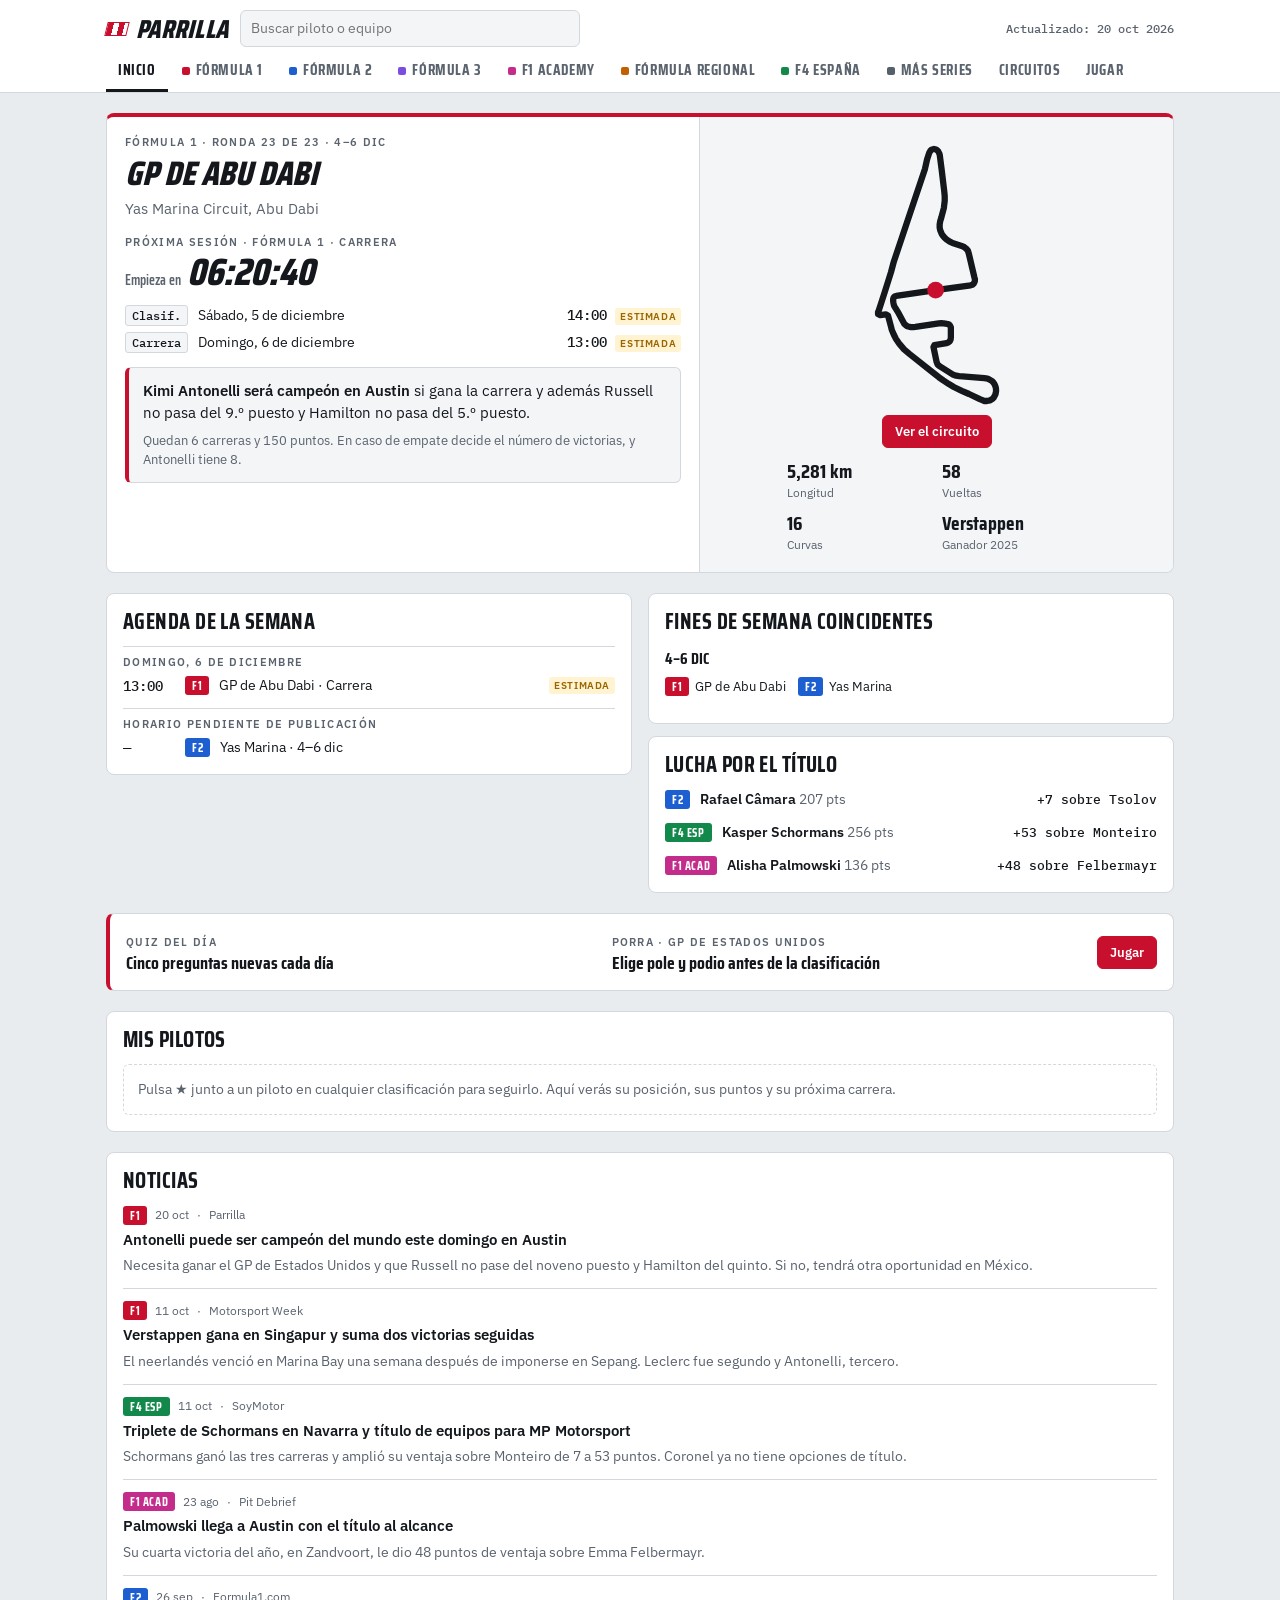
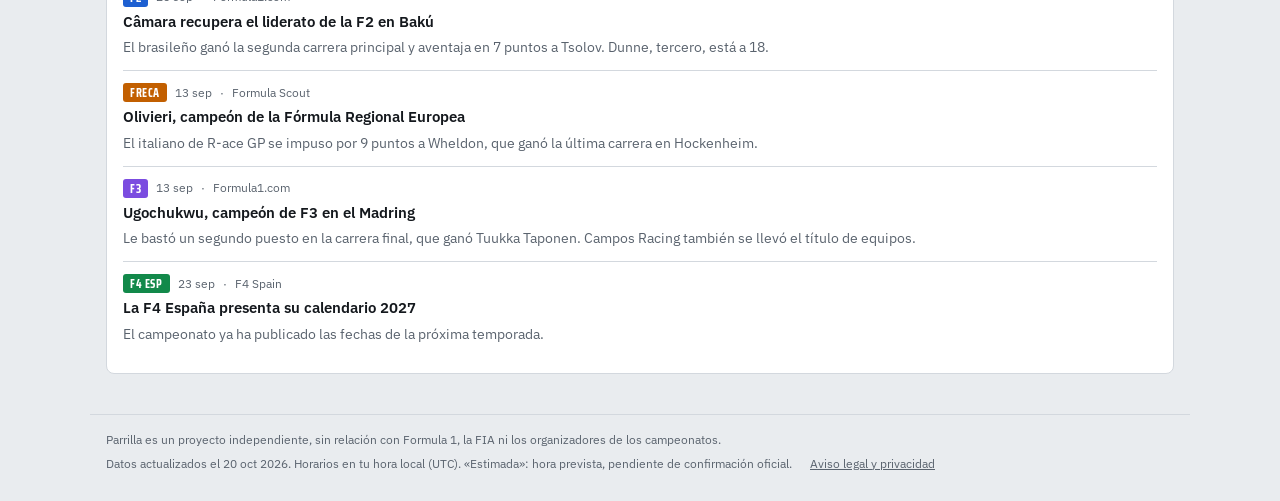
==== commit f4df4166: "Parrilla Motor: add contact address to the legal page Co-Authored-By: Claude Opus 5.5 <noreply@anthr" ====
--- a/parrilla-motor/index.html
+++ b/parrilla-motor/index.html
@@ -938,6 +938,8 @@
     <h2>Proyecto independiente</h2>
     <p>Parrilla es una aplicación independiente de información deportiva. No está afiliada, patrocinada, respaldada ni aprobada por Formula One Group, la Federación Internacional del Automóvil (FIA), F1 Academy, la Real Federación Española de Automovilismo, los promotores de los campeonatos ni ninguno de los equipos o pilotos que aparecen en ella.</p>
     <p>F1, FORMULA 1, FIA FORMULA 2, FIA FORMULA 3, F1 ACADEMY y los demás nombres de campeonatos, equipos y circuitos son marcas o denominaciones de sus respectivos titulares. Se citan únicamente para identificar las competiciones de las que se informa.</p>
+    <h2>Contacto</h2>
+    <p>Para cualquier consulta, corrección de datos o petición de retirada de contenido puedes escribir a <a href="mailto:daniel.bravo.trigo@gmail.com">daniel.bravo.trigo@gmail.com</a>.</p>
     <h2>Datos deportivos</h2>
     <p>Los calendarios, horarios, resultados y clasificaciones son datos públicos recopilados de las webs oficiales de cada campeonato y de medios especializados. Pueden contener errores o quedar desactualizados. En caso de discrepancia prevalecen las clasificaciones oficiales publicadas por cada organizador.</p>
     <p>Las horas marcadas como «Estimada» se calculan a partir del horario habitual de cada circuito y se sustituyen por las oficiales en cuanto se publican.</p>
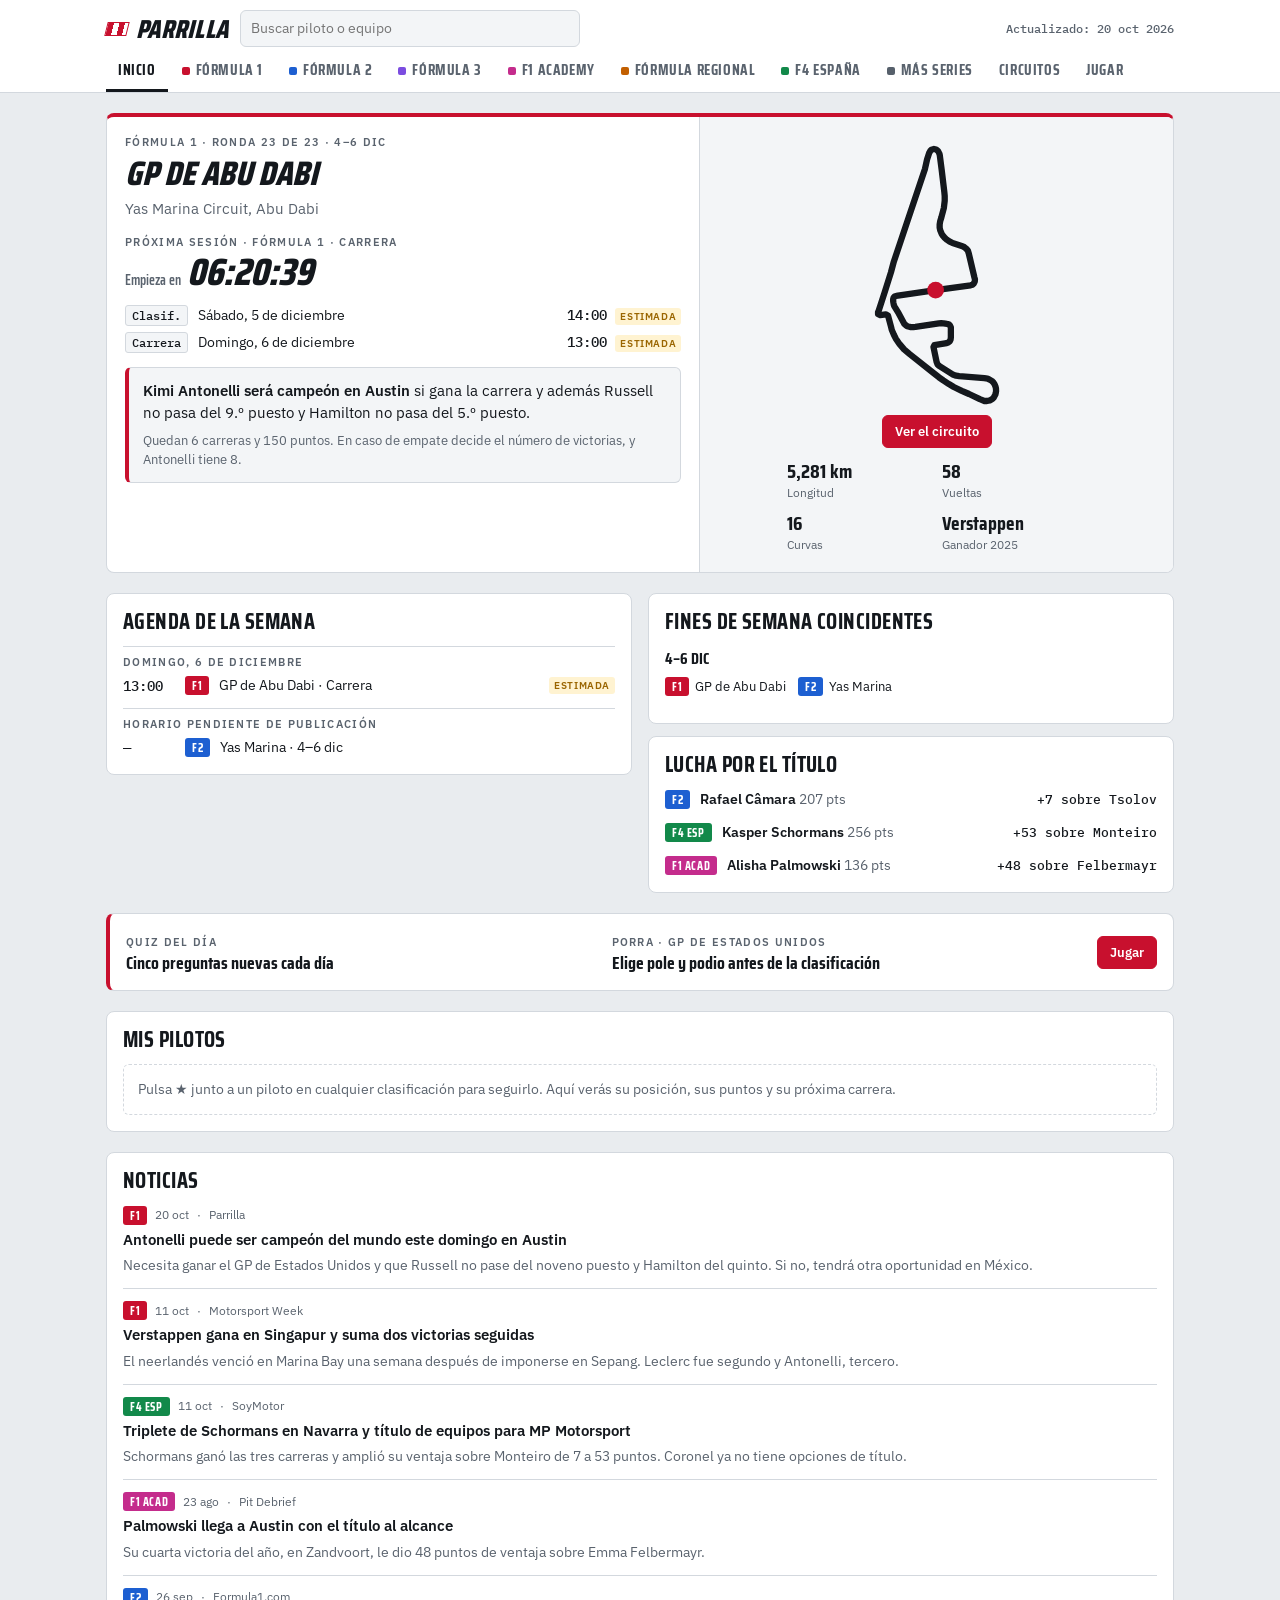
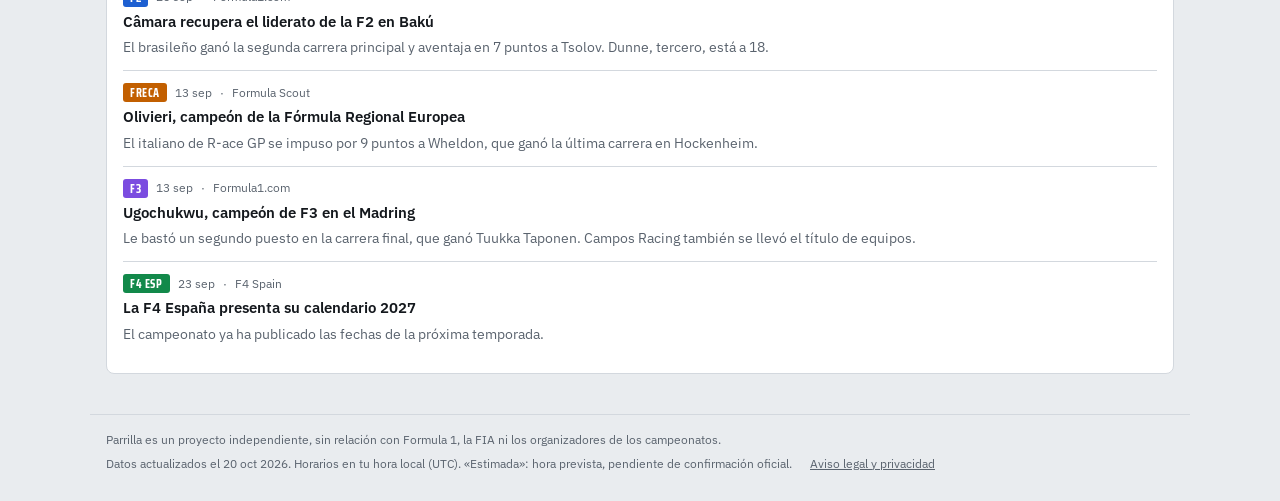
==== commit c3004b31: "Parrilla Motor: use the project contact email in the legal notice Co-Authored-By: Claude Opus 5.5 <n" ====
--- a/parrilla-motor/index.html
+++ b/parrilla-motor/index.html
@@ -939,7 +939,7 @@
     <p>Parrilla es una aplicación independiente de información deportiva. No está afiliada, patrocinada, respaldada ni aprobada por Formula One Group, la Federación Internacional del Automóvil (FIA), F1 Academy, la Real Federación Española de Automovilismo, los promotores de los campeonatos ni ninguno de los equipos o pilotos que aparecen en ella.</p>
     <p>F1, FORMULA 1, FIA FORMULA 2, FIA FORMULA 3, F1 ACADEMY y los demás nombres de campeonatos, equipos y circuitos son marcas o denominaciones de sus respectivos titulares. Se citan únicamente para identificar las competiciones de las que se informa.</p>
     <h2>Contacto</h2>
-    <p>Para cualquier consulta, corrección de datos o petición de retirada de contenido puedes escribir a <a href="mailto:daniel.bravo.trigo@gmail.com">daniel.bravo.trigo@gmail.com</a>.</p>
+    <p>Para cualquier consulta, corrección de datos o petición de retirada de contenido puedes escribir a <a href="mailto:peoplemakeithappen2007@gmail.com">peoplemakeithappen2007@gmail.com</a>.</p>
     <h2>Datos deportivos</h2>
     <p>Los calendarios, horarios, resultados y clasificaciones son datos públicos recopilados de las webs oficiales de cada campeonato y de medios especializados. Pueden contener errores o quedar desactualizados. En caso de discrepancia prevalecen las clasificaciones oficiales publicadas por cada organizador.</p>
     <p>Las horas marcadas como «Estimada» se calculan a partir del horario habitual de cada circuito y se sustituyen por las oficiales en cuanto se publican.</p>
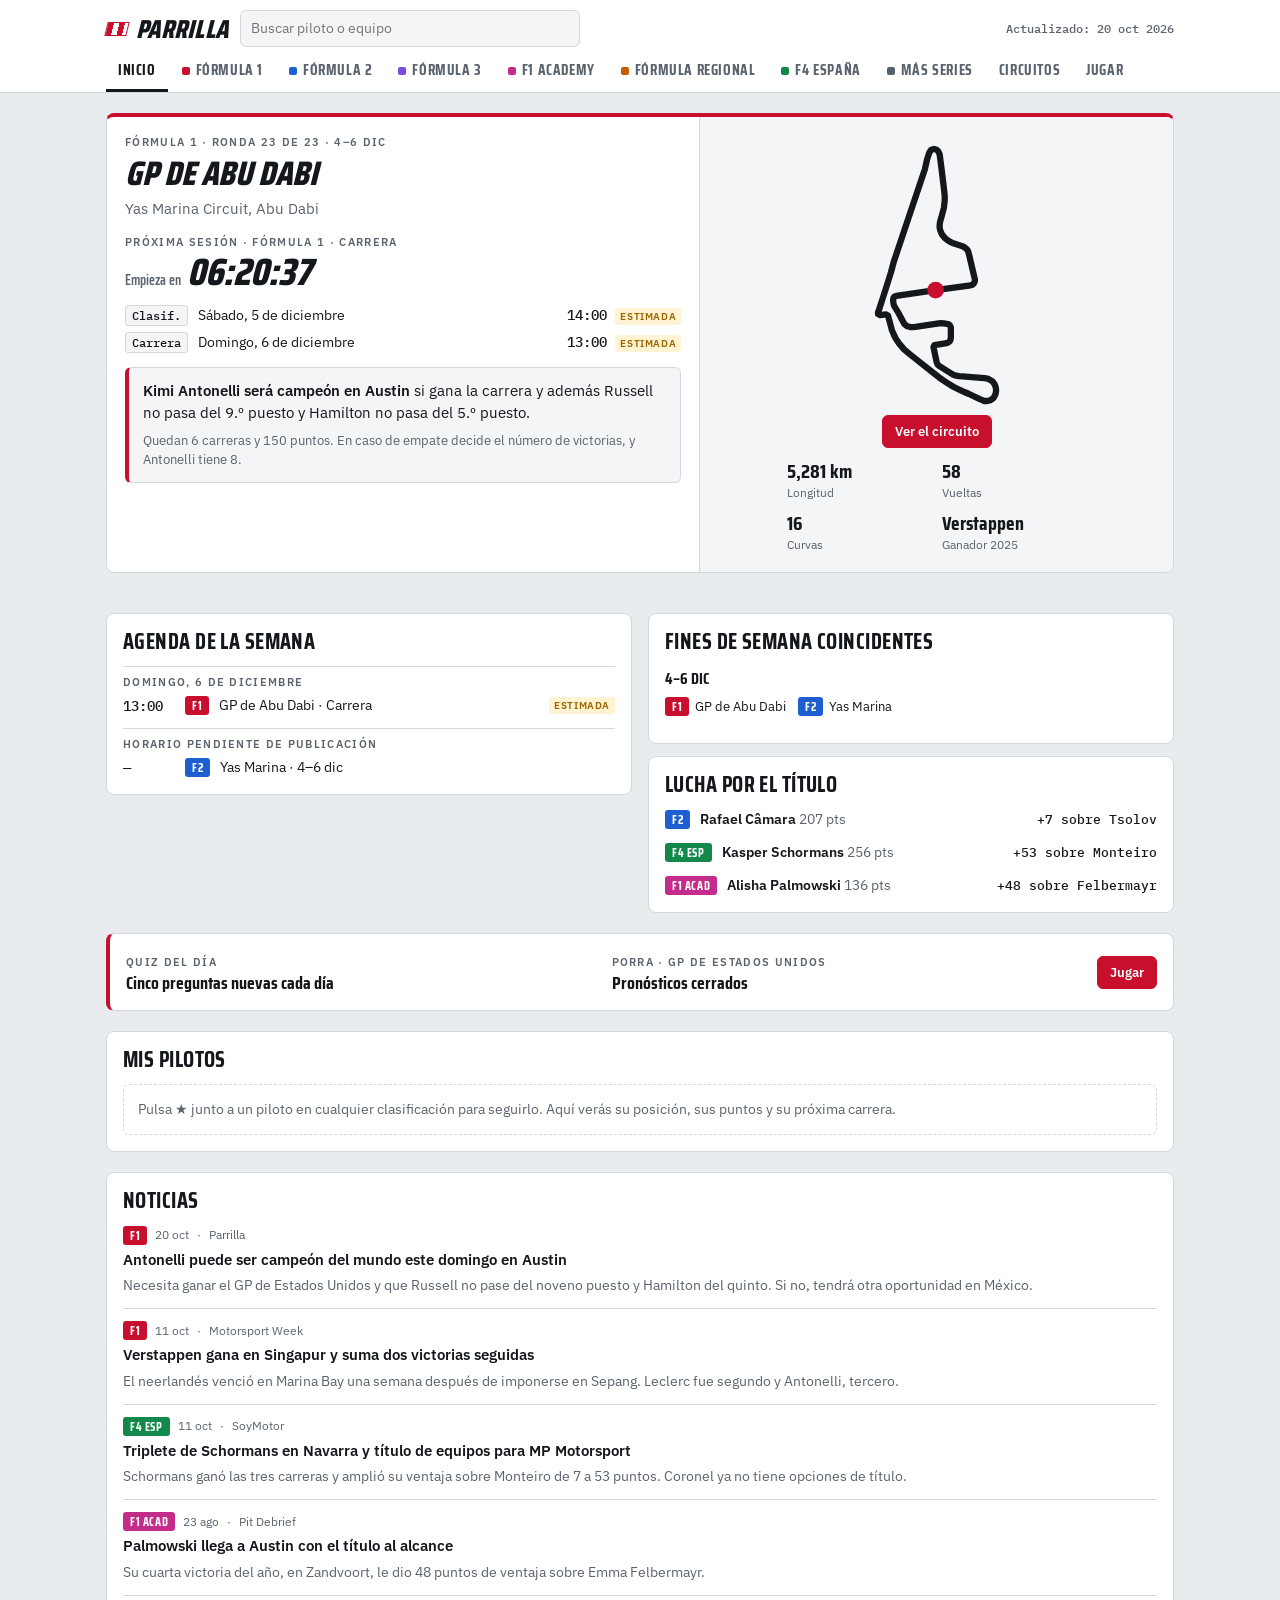
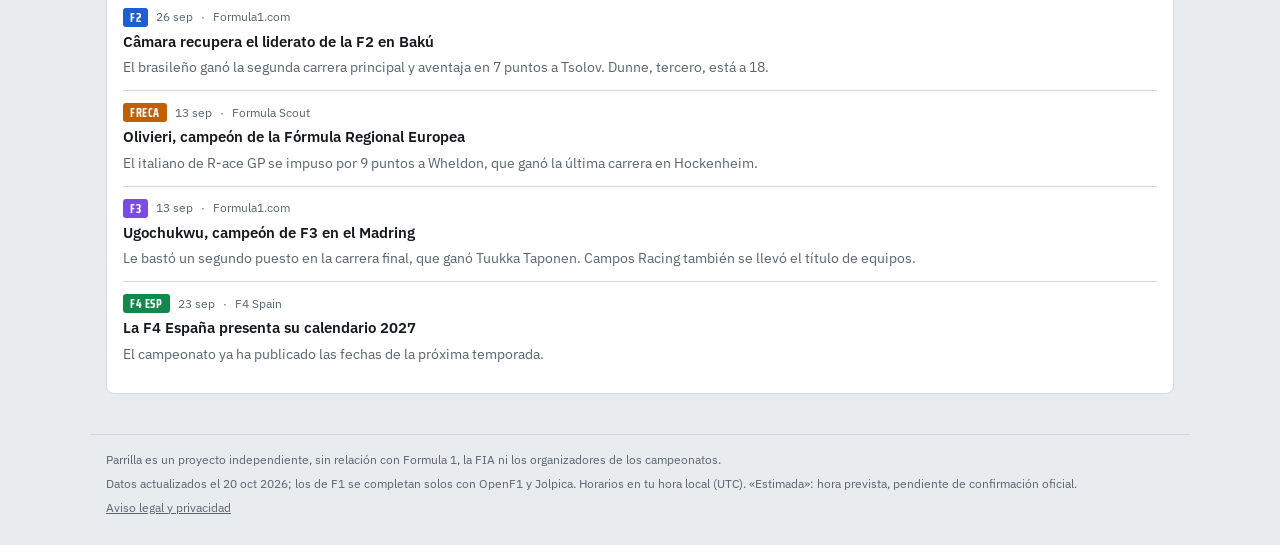
==== commit f48b8072: "Parrilla Motor: live F1 data from Jolpica and OpenF1 - Standings, new race results, porra result and" ====
--- a/parrilla-motor/index.html
+++ b/parrilla-motor/index.html
@@ -232,6 +232,47 @@
 .prules li{display:flex;justify-content:space-between;border-bottom:1px dashed var(--line);padding-bottom:4px}
 .legal h2{font-size:18px;margin-top:8px}
 .btn{font:600 13px var(--body);padding:7px 12px;border:1px solid var(--line);border-radius:6px;background:var(--sunk);color:var(--ink);cursor:pointer}
+/* datos en vivo */
+.live-dot{width:8px;height:8px;border-radius:50%;background:var(--accent);display:inline-block;flex:none}
+.live-dot.ok{background:var(--ok)}
+@media (prefers-reduced-motion:no-preference){.live-dot.on{animation:pulse 1.4s ease-in-out infinite}}
+@keyframes pulse{0%,100%{box-shadow:0 0 0 0 color-mix(in srgb,var(--accent) 60%,transparent)}60%{box-shadow:0 0 0 6px transparent}}
+.stamp{display:flex;align-items:center;gap:6px}
+@media (max-width:560px){.stamp:not(.on){display:none}}
+.lb{font:700 10px/1 var(--body);letter-spacing:.08em;text-transform:uppercase;color:var(--accent);display:inline-flex;gap:5px;align-items:center;white-space:nowrap}
+.sp1{font-weight:600;white-space:nowrap}
+.spills{display:flex;gap:6px;overflow-x:auto;scrollbar-width:none;padding-bottom:2px}
+.spills::-webkit-scrollbar{display:none}
+.spill{flex:none;display:inline-flex;gap:6px;align-items:center;border:1px solid var(--line);background:var(--sunk);color:var(--ink);font:600 13px var(--body);padding:6px 11px;border-radius:999px;cursor:pointer}
+.spill .st{font:500 11px var(--mono);color:var(--muted)}
+.spill[aria-pressed="true"]{background:var(--ink);color:var(--surface);border-color:var(--ink)}
+.spill[aria-pressed="true"] .st{color:inherit;opacity:.75}
+.livebox{display:grid;gap:8px;border:1px solid var(--line);border-left:4px solid var(--c,var(--accent));border-radius:6px;padding:14px;background:var(--sunk)}
+.livebox p{margin:0}
+.livebox .big{font:800 30px/1 var(--display);font-style:italic;font-variant-numeric:tabular-nums}
+.wx{display:flex;flex-wrap:wrap;gap:6px 20px;font-size:12px;color:var(--muted)}
+.wx b{display:block;font:600 15px var(--mono);color:var(--ink)}
+.hubgrid{display:grid;grid-template-columns:repeat(auto-fit,minmax(min(100%,340px),1fr));gap:20px;align-items:start}
+td.tm{font:500 13px var(--mono);text-align:right}
+td.ph{font:600 11px var(--body);color:var(--muted);letter-spacing:.06em}
+.drv small{display:block;font-weight:400;font-size:12px;color:var(--muted)}
+.tyres{display:grid;gap:5px}
+.ty{display:grid;grid-template-columns:38px minmax(0,1fr) 20px;gap:8px;align-items:center;font:500 12px var(--mono)}
+.ty .lane{position:relative;height:14px;background:var(--sunk);border-radius:3px}
+.ty .sg{position:absolute;top:0;bottom:0;border-radius:3px;border:1px solid var(--surface);font:700 9px/12px var(--mono);text-align:center;overflow:hidden;color:#14181d}
+.ty .np{color:var(--muted);text-align:right}
+.cmp{display:inline-block;width:10px;height:10px;border-radius:50%;vertical-align:-1px;margin-right:4px}
+.cmp-S{background:#e8002d;color:#fff!important}.cmp-M{background:#ffd12e}.cmp-H{background:#f2f2ee;box-shadow:inset 0 0 0 1px #9aa0a6}.cmp-I{background:#43b047;color:#fff!important}.cmp-W{background:#2f6ee5;color:#fff!important}.cmp-U{background:#9aa3ad}
+.legend{display:flex;flex-wrap:wrap;gap:4px 14px;font-size:12px;color:var(--muted)}
+.rc{list-style:none;margin:0;padding:0;display:grid;gap:8px;font-size:13px}
+.rc li{display:grid;grid-template-columns:34px auto minmax(0,1fr);gap:8px;align-items:baseline}
+.rc .lap{font:500 12px var(--mono);color:var(--muted)}
+.flag{font:700 10px/1 var(--body);letter-spacing:.06em;text-transform:uppercase;padding:3px 6px;border-radius:3px;white-space:nowrap;border:1px solid var(--line)}
+.flag.sc{background:var(--amber-bg);color:var(--amber);border-color:transparent}
+.flag.red{background:var(--accent);color:#fff;border-color:transparent}
+.flag.chq{background:var(--ink);color:var(--surface);border-color:transparent}
+.callout.champ{border-left-color:#c9a227;background:color-mix(in srgb,#c9a227 14%,var(--surface))}
+.callout.champ b{font:800 20px/1.15 var(--display);font-style:italic;text-transform:uppercase;display:block}
 </style>
 
 </head><body>
@@ -493,7 +534,7 @@
   const d=DATA[k]; if(!d.title) return "";
   const c=cv(k);
   if(k==="f1"){
-    const sc=f1Clinch(), nx=d.events.find(e=>!e.done), L=d.drivers[0];
+    const sc=f1Clinch(), nx=d.events.find(e=>!e.done)||{place:"la próxima carrera"}, L=d.drivers[0];
     const max=d.title.racesLeft*d.title.ptsPerRace;
     const cont=contenders("f1"), nm=L[0].split(" ").slice(-1);
     let p;
@@ -507,6 +548,7 @@
   }
   return `<div class="callout" style="--c:${c}"><p>${esc(d.title.text)}</p></div>`;
 }
+function champBlock(){const L=DATA.f1.drivers[0];return `<div class="callout champ"><b>🏆 ${esc(L[0])}, campeón del mundo</b><p>${esc(DATA.f1.champion)}</p></div>`}
 function bars(k,cont,max){
   const D=DATA[k].drivers, top=D[0][2], show=D.slice(0,Math.max(cont.length+1,4));
   return `<div class="bars" style="--c:${cv(k)}" aria-label="Pilotos con opciones">${show.map(r=>{const alive=cont.includes(r);return `<div class="bar ${alive?"":"out"}"><span class="nm">${esc(r[0])}</span><span class="track"><span class="fill" style="width:${(r[2]/top*100).toFixed(1)}%"></span></span><span class="v">${r[2]===top?r[2]:"−"+(top-r[2])}</span></div>`}).join("")}<span class="muted" style="font-size:12px">${cont.length} pilotos con opciones matemáticas. En gris, los ya descartados.</span></div>`;
@@ -542,8 +584,8 @@
         <span class="muted">${esc(C.n||"")}, ${esc(C.city||"")}</span>
       </div>
       ${next?`<div class="sec" style="gap:4px"><span class="eyebrow">Próxima sesión · ${esc(SERIES[next.k].label)} · ${esc(next.n)}</span><div class="cd" id="cd" data-t="${next.t}"></div></div>`:""}
-      <div class="sched">${(f1next.s||[]).map(s=>`<div><span class="sess">${esc(s[0])}</span><span>${dayLabel(s[1])}</span><span class="t">${hm(s[1])}${s[2]?' <span class="est">Estimada</span>':""}</span></div>`).join("")}</div>
-      ${titleBlock("f1").split('<div class="bars"')[0]}
+      <div class="sched">${(f1next.s||[]).map(s=>{const p1=sessP1(s[1]);return `<div><span class="sess">${esc(s[0])}</span><span>${dayLabel(s[1])}${p1?` · <span class="sp1">P1 ${esc(p1)}</span>`:""}</span><span class="t">${liveNow(s[1],s[0])?liveBadge:hm(s[1])}${s[2]?' <span class="est">Estimada</span>':""}</span></div>`}).join("")}</div>
+      ${DATA.f1.champion?champBlock():titleBlock("f1").split('<div class="bars"')[0]}
     </div>
     <div class="map">
       ${trace(f1next.track,"trace","Trazado de "+(C.n||""))}
@@ -556,10 +598,11 @@
       </div>
     </div>
   </section>
+  <div id="hub-slot"></div>
   <div class="grid2">
     <section class="panel sec">
       <h2>Agenda de la semana</h2>
-      ${Object.keys(groups).length?Object.values(groups).map(list=>`<div class="day"><span class="eyebrow">${dayLabel(list[0].t)}</span>${list.map(s=>`<div class="row ${new Date(s.t).getTime()<now?"past":""}"><span class="t">${hm(s.t)}</span>${chip(s.k)}<span class="nm">${esc(s.ev.name)} · ${esc(s.n)}</span>${s.est?'<span class="est">Estimada</span>':"<span></span>"}</div>`).join("")}</div>`).join(""):'<div class="empty">No hay sesiones programadas en los próximos nueve días.</div>'}
+      ${Object.keys(groups).length?Object.values(groups).map(list=>`<div class="day"><span class="eyebrow">${dayLabel(list[0].t)}</span>${list.map(s=>{const on=liveNow(s.t,s.n),p1=s.k==="f1"?sessP1(s.t):"";return `<div class="row ${new Date(s.t).getTime()<now&&!on?"past":""}"><span class="t">${hm(s.t)}</span>${chip(s.k)}<span class="nm">${esc(s.ev.name)} · ${esc(s.n)}${p1?` · <span class="sp1">P1 ${esc(p1)}</span>`:""}</span>${on?liveBadge:s.est?'<span class="est">Estimada</span>':"<span></span>"}</div>`}).join("")}</div>`).join(""):'<div class="empty">No hay sesiones programadas en los próximos nueve días.</div>'}
       ${tbcSoon.length?`<div class="day"><span class="eyebrow">Horario pendiente de publicación</span>${tbcSoon.map(x=>`<div class="row"><span class="t">—</span>${chip(x.k)}<span class="nm">${esc(x.ev.name)} · ${dRange(x.ev.start,x.ev.end)}</span><span></span></div>`).join("")}</div>`:""}
     </section>
     <div class="sec">
@@ -575,7 +618,7 @@
   </div>
   <section class="panel promo">
     <div><span class="eyebrow">Quiz del día</span><h3>${streakInfo().hist[todayKey()]?"Ya has jugado hoy: "+streakInfo().hist[todayKey()].score+" de "+QN+" aciertos":"Cinco preguntas nuevas cada día"}</h3></div>
-    <div><span class="eyebrow">Porra · ${esc(PORRA.title)}</span><h3>${store.get("porra."+PORRA.id,null)?"Pronóstico guardado":"Elige pole y podio antes de la clasificación"}</h3></div>
+    <div><span class="eyebrow">Porra · ${esc(PORRA.title)}</span><h3>${(()=>{const sv=store.get("porra."+PORRA.id,null);if(PORRA.result)return sv?`Resultado publicado: ${porraScore(sv,PORRA.result)} puntos`:"Resultado publicado";if(Date.now()>=Date.parse(PORRA.lock))return sv?"Pronóstico cerrado, pendiente del resultado":"Pronósticos cerrados";return sv?"Pronóstico guardado":"Elige pole y podio antes de la clasificación"})()}</h3></div>
     <button class="btn primary" data-goto="jugar">Jugar</button>
   </section>
   <section class="panel sec">
@@ -586,7 +629,7 @@
     <h2>Noticias</h2>
     <div class="news">${NEWS.map(newsItem).join("")}</div>
   </section>`;
-  tick();
+  hubMount();tick();
 }
 function newsItem(n){return `<article><div class="meta">${chip(n.cat)}<span>${esc(n.d)}</span><span>·</span><span>${esc(n.src)}</span></div><a href="${n.u}" target="_blank" rel="noopener">${esc(n.t)}</a><span class="muted" style="font-size:14px">${esc(n.s)}</span></article>`}
 function favCard(id){
@@ -601,11 +644,12 @@
 /* ===== categoría ===== */
 function renderSeries(k){
   const d=DATA[k],S=SERIES[k],c=cv(k);
-  const tabs=[["clas","Clasificación"],["res","Resultados"],["cal","Calendario"],["news","Noticias"]].filter(t=>(t[0]!=="res"||d.results)&&(t[0]!=="clas"||d.drivers||d.series)&&(t[0]!=="news"||NEWS.some(n=>n.cat===k)));
+  const tabs=[["clas","Clasificación"],...(k==="f1"?[["wk","Fin de semana"]]:[]),["res","Resultados"],["cal","Calendario"],["news","Noticias"]].filter(t=>(t[0]!=="res"||d.results)&&(t[0]!=="clas"||d.drivers||d.series)&&(t[0]!=="news"||NEWS.some(n=>n.cat===k)));
   if(!tabs.some(t=>t[0]===sub))sub=tabs[0][0];
   let body="";
   if(sub==="clas") body=clasView(k);
   if(sub==="res") body=resView(k);
+  if(sub==="wk") body=`<div id="hub-slot" data-full="1"></div>`;
   if(sub==="cal") body=`<section class="panel sec" style="--c:${c}"><div class="cal">${d.events.map((e,i)=>evRow(e,i===d.events.findIndex(x=>!x.done),k)).join("")}</div></section>`;
   if(sub==="news") body=`<section class="panel sec"><div class="news">${NEWS.filter(n=>n.cat===k).map(newsItem).join("")}</div></section>`;
   $("#main").innerHTML=`
@@ -617,12 +661,13 @@
   </section>
   <div class="subtabs" role="tablist" style="--c:${c}">${tabs.map(t=>`<button class="subtab" role="tab" aria-selected="${t[0]===sub}" data-sub="${t[0]}">${t[1]}</button>`).join("")}</div>
   ${body}`;
+  if(sub==="wk")hubMount();
 }
 function clasView(k){
   const d=DATA[k],c=cv(k);
   if(d.series) return `<section class="panel sec"><div class="series-list">${d.series.map(s=>`<article><div class="hdr"><b>${esc(s.n)}</b><span class="badge muted">${esc(s.t||"En juego")}</span></div><span class="muted" style="font-size:14px">${esc(s.s)}</span></article>`).join("")}</div></section>`;
   const teams=d.teams||(d.partial?null:Object.entries(d.drivers.reduce((m,r)=>{if(r[1])m[r[1]]=(m[r[1]]||0)+r[2];return m},{})).sort((a,b)=>b[1]-a[1]));
-  const side = d.title? `<section class="panel sec" style="--c:${c}"><h2>Lucha por el título</h2>${titleBlock(k)}</section>` : d.champion? `<section class="panel sec" style="--c:${c}"><h2>Campeón 2026</h2><div class="callout" style="--c:${c}"><p>${esc(d.champion)}</p></div></section>`:"";
+  const side = d.title? `<section class="panel sec" style="--c:${c}"><h2>Lucha por el título</h2>${titleBlock(k)}</section>` : d.champion? `<section class="panel sec" style="--c:${c}"><h2>Campeón 2026</h2>${k==="f1"?champBlock():`<div class="callout" style="--c:${c}"><p>${esc(d.champion)}</p></div>`}</section>`:"";
   return `<div class="grid2">
     <section class="panel sec" style="--c:${c}">
       <div class="hdr"><h2>${teamView?"Equipos":"Pilotos"}</h2>${teams?`<div class="seg" role="group" aria-label="Clasificación"><button aria-pressed="${!teamView}" data-v="d">Pilotos</button><button aria-pressed="${teamView}" data-v="t">Equipos</button></div>`:""}</div>
@@ -693,7 +738,7 @@
 const GPNAME=["","GP de Australia","GP de China","GP de Japón","GP de Miami","GP de Canadá","GP de Mónaco","GP de Barcelona-Catalunya","GP de Austria","GP de Gran Bretaña","GP de Bélgica","GP de Hungría","GP de los Países Bajos","GP de Italia","GP de España","GP de Azerbaiyán","GP de Baréin","GP de Singapur","GP de Estados Unidos","GP de la Ciudad de México","GP de São Paulo","GP de Las Vegas","GP de Qatar","GP de Abu Dabi"];
 const SHORT=["","Australia","China","Japón","Miami","Canadá","Mónaco","Barcelona-Catalunya","Austria","Gran Bretaña","Bélgica","Hungría","Países Bajos","Italia","España","Azerbaiyán","Baréin","Singapur","Estados Unidos","Ciudad de México","São Paulo","Las Vegas","Qatar","Abu Dabi"];
 const CIRC_ORDER=Object.keys(C3D).sort((a,b)=>C3D[a][6]-C3D[b][6]);
-const LAST_DONE=Math.max(0,...DATA.f1.results.rows.map(r=>r[0]));
+let LAST_DONE=Math.max(0,...DATA.f1.results.rows.map(r=>r[0]));
 function winnerInfo(id){const rd=C3D[id][6];if(rd<=LAST_DONE){const r=DATA.f1.results.rows.find(x=>x[0]===rd);return r?["Ganador 2026",r[5][0]]:null}return WIN2025[id]?["Ganador 2025",WIN2025[id]]:null}
 
 
@@ -942,6 +987,7 @@
     <p>Para cualquier consulta, corrección de datos o petición de retirada de contenido puedes escribir a <a href="mailto:peoplemakeithappen2007@gmail.com">peoplemakeithappen2007@gmail.com</a>.</p>
     <h2>Datos deportivos</h2>
     <p>Los calendarios, horarios, resultados y clasificaciones son datos públicos recopilados de las webs oficiales de cada campeonato y de medios especializados. Pueden contener errores o quedar desactualizados. En caso de discrepancia prevalecen las clasificaciones oficiales publicadas por cada organizador.</p>
+    <p>Los resultados, la clasificación del Mundial y los datos del fin de semana de F1 se completan automáticamente con dos servicios públicos y no oficiales: <a href="https://openf1.org" target="_blank" rel="noopener">OpenF1</a> y <a href="https://github.com/jolpica/jolpica-f1" target="_blank" rel="noopener">Jolpica</a>. Se publican unos minutos después de cada sesión.</p>
     <p>Las horas marcadas como «Estimada» se calculan a partir del horario habitual de cada circuito y se sustituyen por las oficiales en cuanto se publican.</p>
     <h2>Noticias</h2>
     <p>Los textos de la sección de noticias son resúmenes de redacción propia. Cada noticia enlaza a la fuente original, que es la que contiene la información completa.</p>
@@ -951,19 +997,283 @@
     <h2>Juegos</h2>
     <p>El quiz y la porra son juegos gratuitos de entretenimiento, sin apuestas ni premios. Las respuestas y pronósticos se guardan solo en tu dispositivo.</p>
     <h2>Privacidad</h2>
-    <p>Parrilla no requiere registro, no recoge datos personales, no usa cookies de seguimiento ni herramientas de analítica y no carga recursos de servidores de terceros.</p>
+    <p>Parrilla no requiere registro, no recoge datos personales y no usa cookies de seguimiento ni herramientas de analítica.</p>
+    <p>Para mostrar los datos de F1 actualizados, tu navegador consulta directamente api.openf1.org y api.jolpi.ca. Como cualquier servidor web, pueden ver tu dirección IP; no se les envía ningún otro dato. Las respuestas se guardan unos días en tu dispositivo para que la web cargue más rápido y funcione sin conexión.</p>
     <p>Los pilotos que sigues, tus resultados del quiz y tus pronósticos se guardan solo en el almacenamiento local de tu dispositivo y no se envían a ningún servidor. Puedes borrarlos en cualquier momento.</p>
     <div><button class="btn" id="clear-favs">Borrar mis datos guardados</button> <span class="muted" id="clear-msg" style="font-size:13px"></span></div>
     <p>La web está alojada en GitHub Pages. Como cualquier servidor web, GitHub puede registrar datos técnicos de las visitas, como la dirección IP, según su propia <a href="https://docs.github.com/es/site-policy/privacy-policies/github-general-privacy-statement" target="_blank" rel="noopener">declaración de privacidad</a>.</p>
     <p>Los enlaces externos llevan a webs de terceros, que tienen sus propias políticas de privacidad.</p>
-    <p class="muted" style="font-size:13px">Última actualización: 22 de octubre de 2026.</p>
+    <p class="muted" style="font-size:13px">Última actualización: 23 de octubre de 2026.</p>
   </section>`;
   $("#clear-favs").addEventListener("click",()=>{favs=[];saveFavs();Object.keys(MEM).forEach(k=>delete MEM[k]);try{Object.keys(localStorage).filter(k=>k.startsWith("parrilla.")).forEach(k=>localStorage.removeItem(k))}catch(e){}qState=null;$("#clear-msg").textContent="Datos borrados."});
 }
+/* ===== datos en vivo ===== */
+/* Jolpica (api.jolpi.ca, sucesor de Ergast): Mundial y resultados de cada GP en cuanto se publican.
+   OpenF1 (api.openf1.org): sesiones del fin de semana, clasificación, neumáticos, paradas, dirección de carrera y tiempo.
+   Todo es opcional: si las APIs no responden, la web sigue con la instantánea de DATA. Nada se inventa: solo se muestra lo que llega. */
+const API={jol:"https://api.jolpi.ca/ergast/f1/",of1:"https://api.openf1.org/v1/"};
+const SEASON=2026, ROUNDS=23, LIVE_RACE_PTS=25;
+const LIVE={at:0,ok:false,tried:false,meeting:null,sess:{},sel:null,busy:false,sig:""};
+const LIVE_BASE={drivers:DATA.f1.drivers.map(r=>[...r]),teams:DATA.f1.teams.map(r=>[...r]),rows:DATA.f1.results.rows.map(r=>[...r]),
+  status:DATA.f1.status,facts:DATA.f1.facts,title:{...DATA.f1.title},events:DATA.f1.events.map(e=>({...e})),porra:PORRA.result,news:NEWS.slice(),last:LAST_DONE};
+const apiMem={};
+/* pide una URL con caché local; ttl puede depender de lo guardado. Si falla, devuelve lo último guardado (o null) */
+async function api(url,ttl,pick){
+  const key="api."+url,c=apiMem[key]||store.get(key,null),now=Date.now();
+  if(c&&now-c.t<(typeof ttl==="function"?ttl(c.d):ttl)){apiMem[key]=c;LIVE.at=Math.max(LIVE.at,c.t);LIVE.ok=true;return c.d}
+  try{
+    const ctl=new AbortController(),to=setTimeout(()=>ctl.abort(),9000);
+    const r=await fetch(url,{signal:ctl.signal,cache:"no-store"});clearTimeout(to);
+    if(!r.ok)throw new Error("HTTP "+r.status);
+    let d=await r.json();if(pick)d=pick(d);
+    const v={t:now,d};apiMem[key]=v;store.set(key,v);LIVE.at=Math.max(LIVE.at,now);LIVE.ok=true;return d;
+  }catch(e){if(c){LIVE.at=Math.max(LIVE.at,c.t);LIVE.ok=true}return c?c.d:null}
+}
+(function pruneApiCache(){try{const old=Date.now()-5*864e5;Object.keys(localStorage).filter(k=>k.startsWith("parrilla.api.")).forEach(k=>{try{if(JSON.parse(localStorage.getItem(k)).t<old)localStorage.removeItem(k)}catch(e){localStorage.removeItem(k)}})}catch(e){}})();
+
+/* nombres de la API → nombres que ya usa la web */
+const lastName=n=>norm(String(n).trim().split(" ").slice(-1)[0]);
+function drvName(given,family){
+  if(!family)return given||"";
+  const f=norm(family),hit=LIVE_BASE.drivers.find(r=>lastName(r[0])===f)||DATA.f1.drivers.find(r=>lastName(r[0])===f);
+  return hit?hit[0]:`${given||""} ${family===family.toUpperCase()?cap(family.toLowerCase()):family}`.trim();
+}
+const TEAM_KEYS=[["racing bulls","Racing Bulls"],["rb f1","Racing Bulls"],["visa cash","Racing Bulls"],["red bull","Red Bull"],["mercedes","Mercedes"],["ferrari","Ferrari"],["mclaren","McLaren"],["alpine","Alpine"],["haas","Haas"],["audi","Audi"],["sauber","Audi"],["williams","Williams"],["aston","Aston Martin"],["cadillac","Cadillac"]];
+function teamName(s){const n=norm(s||"");for(const [k,v] of TEAM_KEYS)if(n.includes(k))return v;return s||""}
+const surname=n=>String(n).split(" ").slice(-1)[0];
+const shortDate=iso=>new Intl.DateTimeFormat("es-ES",{day:"numeric",month:"short",timeZone:"UTC"}).format(new Date(iso+"T12:00:00Z")).replace(".","");
+
+/* ---- Jolpica: Mundial y resultados de las rondas que la instantánea aún no tiene ---- */
+function jolTTL(){const now=Date.now();for(const e of DATA.f1.events)for(const s of e.s||[]){const t=Date.parse(s[1]);if(now>t&&now-t<10*36e5)return 3*6e4}return 30*6e4}
+const races=d=>(d&&d.MRData&&d.MRData.RaceTable&&d.MRData.RaceTable.Races)||[];
+async function loadJolpica(){
+  const ttl=jolTTL(),J=(p,t)=>api(API.jol+SEASON+"/"+p,t);
+  const [ds,cs]=await Promise.all([J("driverstandings/?limit=50",ttl),J("constructorstandings/?limit=30",ttl)]);
+  const L=ds&&ds.MRData&&ds.MRData.StandingsTable&&ds.MRData.StandingsTable.StandingsLists[0];
+  if(!L||!L.DriverStandings||!L.DriverStandings.length)return null;
+  const round=+L.round,per=[];
+  for(let rd=LIVE_BASE.last+1;rd<=Math.min(round,ROUNDS);rd++){
+    const [res,q,sp]=await Promise.all([J(rd+"/results/?limit=50",ttl),J(rd+"/qualifying/?limit=50",ttl),J(rd+"/sprint/?limit=50",ttl)]);
+    per.push({rd,res:races(res)[0],q:races(q)[0],sp:races(sp)[0]});
+  }
+  const C=cs&&cs.MRData&&cs.MRData.StandingsTable&&cs.MRData.StandingsTable.StandingsLists[0];
+  return {round,L,C,per};
+}
+function applyJolpica(j){
+  const F=DATA.f1,B=LIVE_BASE;
+  F.drivers=B.drivers.map(r=>[...r]);F.teams=B.teams.map(r=>[...r]);F.results.rows=B.rows.map(r=>[...r]);F.status=B.status;F.facts=B.facts;
+  F.title={...B.title};delete F.champion;F.events=B.events.map(e=>({...e}));PORRA.result=B.porra;NEWS.splice(0,NEWS.length,...B.news);
+  if(j&&j.round>B.last){
+    try{
+      F.drivers=j.L.DriverStandings.map(s=>[drvName(s.Driver.givenName,s.Driver.familyName),teamName(((s.Constructors||[]).slice(-1)[0]||{}).name),+s.points,+s.wins||0]);
+      if(j.C&&j.C.ConstructorStandings)F.teams=j.C.ConstructorStandings.map(s=>[teamName(s.Constructor.name),+s.points]);
+      const nm=x=>drvName(x.Driver.givenName,x.Driver.familyName),news=[];
+      for(const p of j.per){
+        const R=p.res&&p.res.Results;if(!R||!R.length)continue;
+        const qp=p.q&&p.q.QualifyingResults&&p.q.QualifyingResults.find(x=>x.position==="1"),g1=R.find(x=>x.grid==="1");
+        const pole=qp?nm(qp):g1?nm(g1):"—",spw=p.sp&&p.sp.SprintResults&&p.sp.SprintResults.find(x=>x.position==="1");
+        const ev=F.events.find(e=>e.rd===p.rd),win=nm(R[0]),pod=R.slice(0,3).map(nm);
+        F.results.rows.push([p.rd,SHORT[p.rd]||p.res.raceName,ev?ev.place:"",shortDate(p.res.date),[pole],[win,teamName(R[0].Constructor&&R[0].Constructor.name)],spw?nm(spw):null,"Podio: "+pod.map(surname).join(", ")]);
+        if(ev){ev.done=true;ev.res="Ganador: "+win}
+        if(PORRA.id===`f1-${SEASON}-${p.rd}`&&pod.length===3)PORRA.result={pole,p1:win,podium:pod};
+        news.unshift({cat:"f1",d:shortDate(p.res.date),t:`${win} gana el ${GPNAME[p.rd]||p.res.raceName}`,s:`Podio: ${pod.join(", ")}. La pole fue para ${pole}.`,u:`https://www.formula1.com/en/results/${SEASON}/races`,src:"Parrilla · resultados en vivo"});
+      }
+      const D=F.drivers,L=D[0],S=D[1],left=Math.max(0,ROUNDS-j.round);
+      F.status=`Tras el ${GPNAME[j.round]||"GP"} · Ronda ${j.round} de ${ROUNDS}`;
+      F.title={ptsPerRace:LIVE_RACE_PTS,racesLeft:left};
+      F.facts=[[String(L[2]),surname(L[0])+", líder"],["+"+(L[2]-S[2]),"sobre "+surname(S[0])],[String(left),"carreras restantes"],[String(left*LIVE_RACE_PTS),"puntos en juego"]];
+      if(contenders("f1").length===1){
+        F.champion=`${L[0]} (${L[1]}) es campeón del mundo de Fórmula 1 de ${SEASON}${left?` a falta de ${left} ${left===1?"carrera":"carreras"}`:""}, con ${L[2]} puntos y ${L[3]} victorias.`;
+        F.facts=[[surname(L[0]),"campeón del mundo"],[String(L[2]),"puntos"],["+"+(L[2]-S[2]),"sobre "+surname(S[0])],[String(left),"carreras restantes"]];
+        delete F.title;
+        news.unshift({cat:"f1",d:news.length?news[0].d:shortDate(new Date().toISOString().slice(0,10)),t:`${L[0]}, campeón del mundo de F1 ${SEASON}`,s:`Se asegura el título con ${L[2]} puntos, ${L[2]-S[2]} más que ${S[0]}.`,u:`https://www.formula1.com/en/results/${SEASON}/drivers`,src:"Parrilla · resultados en vivo"});
+      }
+      NEWS.unshift(...news);
+    }catch(e){applyJolpica(null);return}
+  }
+  LAST_DONE=Math.max(0,...F.results.rows.map(r=>r[0]));
+}
+
+/* ---- OpenF1: el fin de semana en curso (o el último) ---- */
+const SNAME={"Practice 1":"Libres 1","Practice 2":"Libres 2","Practice 3":"Libres 3","Qualifying":"Clasificación","Sprint Qualifying":"Clasif. sprint","Sprint Shootout":"Clasif. sprint","Sprint":"Sprint","Race":"Carrera"};
+const sName=s=>SNAME[s.session_name]||s.session_name;
+const sState=s=>{const n=Date.now();return n<Date.parse(s.date_start)?"next":n<=Date.parse(s.date_end)?"live":"done"};
+async function loadMeeting(){
+  const ss=await api(API.of1+"sessions?year="+SEASON,6*36e5,d=>Array.isArray(d)?d.map(s=>({session_key:s.session_key,meeting_key:s.meeting_key,session_name:s.session_name,session_type:s.session_type,date_start:s.date_start,date_end:s.date_end,location:s.location,is_cancelled:s.is_cancelled})):d);
+  if(!Array.isArray(ss))return null;
+  const by={};ss.filter(s=>!s.is_cancelled&&s.date_start&&s.date_end).forEach(s=>(by[s.meeting_key]||=[]).push(s));
+  const ms=Object.values(by).filter(l=>l.some(s=>s.session_type==="Race")).map(l=>l.sort((a,b)=>a.date_start.localeCompare(b.date_start)));
+  ms.sort((a,b)=>a[0].date_start.localeCompare(b[0].date_start));
+  return ms.filter(l=>Date.parse(l[0].date_start)<=Date.now()+2*864e5).slice(-1)[0]||null;
+}
+const meetingEvent=m=>{const a=m[0].date_start.slice(0,10),b=m[m.length-1].date_start.slice(0,10);return DATA.f1.events.find(e=>e.start<=b&&e.end>=a)};
+const weekendOn=()=>{const m=LIVE.meeting;if(!m)return false;const n=Date.now();return n>=Date.parse(m[0].date_start)-36*36e5&&n<=Date.parse(m[m.length-1].date_end)+48*36e5};
+const RC_SC=[[/VIRTUAL SAFETY CAR DEPLOYED/,"Coche de seguridad virtual"],[/VIRTUAL SAFETY CAR ENDING/,"Fin del coche de seguridad virtual"],[/SAFETY CAR DEPLOYED/,"Coche de seguridad en pista"],[/SAFETY CAR IN THIS LAP/,"El coche de seguridad se retira en esta vuelta"]];
+function pickRC(d){
+  if(!Array.isArray(d))return d;
+  return d.filter(x=>x.category==="SafetyCar"||x.flag==="RED"||x.flag==="CHEQUERED"||/PENALTY|DISQUALIFIED/.test(x.message||"")).slice(-12).map(x=>({l:x.lap_number,c:x.category,f:x.flag,m:x.message}));
+}
+async function loadSession(s,full){
+  const k=s.session_key,ended=Date.parse(s.date_end),recent=Date.now()-ended<8*36e5;
+  const T=d=>Array.isArray(d)&&d.length?(recent?3*6e4:864e5):(recent?6e4:36e5),O=(p,pick)=>api(API.of1+p+"?session_key="+k,T,pick);
+  const race=s.session_type==="Race";
+  const [res,drv,stints,pits,rc,w]=await Promise.all([
+    O("session_result",d=>Array.isArray(d)?d.map(r=>({p:r.position,n:r.driver_number,laps:r.number_of_laps,dur:r.duration,gap:r.gap_to_leader,pts:r.points,dnf:r.dnf,dns:r.dns,dsq:r.dsq})):d),
+    O("drivers",d=>Array.isArray(d)?d.map(x=>({n:x.driver_number,a:x.name_acronym,f:x.first_name,l:x.last_name,t:x.team_name,c:x.team_colour})):d),
+    full&&race?O("stints",d=>Array.isArray(d)?d.map(x=>({n:x.driver_number,a:x.lap_start,b:x.lap_end,c:x.compound})):d):null,
+    full&&race?O("pit",d=>Array.isArray(d)?d.map(x=>({n:x.driver_number,l:x.lap_number,st:x.stop_duration,ln:x.lane_duration??x.pit_duration})):d):null,
+    full?O("race_control",pickRC):null,
+    full?O("weather",d=>Array.isArray(d)&&d.length?[d[d.length-1]]:d):null,
+  ]);
+  return {state:res==null?"off":res.length?"done":"wait",full,res,drv,stints,pits,rc,w:w&&w[0]};
+}
+function hubPick(){
+  const m=LIVE.meeting;if(!m)return null;
+  return (LIVE.sel&&m.find(x=>x.session_key===LIVE.sel))||m.find(s=>sState(s)==="live")||[...m].reverse().find(s=>sState(s)==="done")||m[0];
+}
+/* quién fue primero en una sesión de F1 de la agenda local (por hora de inicio) */
+function sessP1(iso){
+  const m=LIVE.meeting;if(!m)return "";
+  const s=m.find(x=>Math.abs(Date.parse(x.date_start)-Date.parse(iso))<3*36e5&&sState(x)==="done"),D=s&&LIVE.sess[s.session_key];
+  if(!D||!D.res||!D.res.length)return "";
+  const r=D.res.find(x=>x.p===1),d=r&&(D.drv||[]).find(x=>x.n===r.n);
+  return d?surname(drvName(d.f,d.l)):"";
+}
+const liveNow=(iso,n)=>{const t=Date.parse(iso),now=Date.now();return now>=t&&now<t+(/Carrera|Principal|Race/.test(n)?2.2:1.1)*36e5};
+const liveBadge='<span class="lb"><span class="live-dot on"></span>En directo</span>';
+
+/* ---- formato de tiempos ---- */
+const lapT=s=>{if(typeof s!=="number")return "—";const m=Math.floor(s/60),r=(s-m*60).toFixed(3).padStart(6,"0");return m?`${m}:${r}`:r};
+const raceT=s=>{if(typeof s!=="number")return "—";const h=Math.floor(s/3600),m=Math.floor(s%3600/60),r=(s%60).toFixed(3).padStart(6,"0");return `${h}:${String(m).padStart(2,"0")}:${r}`};
+const gapT=g=>typeof g==="number"?"+"+g.toFixed(3):typeof g==="string"?g.replace(/^\+?(\d+)\s*LAPS?$/i,(_,n)=>`+${n} ${n==="1"?"vuelta":"vueltas"}`):"—";
+const dec=(x,d=1)=>Number(x).toLocaleString("es-ES",{maximumFractionDigits:d,minimumFractionDigits:d});
+function ago(t){const s=Math.max(0,Math.round((Date.now()-t)/1e3));return s<60?"hace un momento":s<3600?`hace ${Math.round(s/60)} min`:s<86400?`hace ${Math.round(s/3600)} h`:`hace ${Math.round(s/86400)} d`}
+
+/* ---- panel del fin de semana ---- */
+function hubMount(){const el=$("#hub-slot");if(!el)return;el.innerHTML=hubHTML(el.dataset.full==="1");
+  const c=el.querySelector(".spills"),p=c&&c.querySelector('[aria-pressed="true"]');if(p)c.scrollLeft=p.offsetLeft-c.offsetLeft-(c.clientWidth-p.offsetWidth)/2}
+function hubHTML(full){
+  const m=LIVE.meeting;
+  if(!m)return full?`<section class="panel sec"><h2>Fin de semana</h2><div class="empty">${LIVE.tried?"No se ha podido conectar con el servicio de datos de F1. Se vuelve a intentar cada minuto; mientras tanto tienes los resultados guardados en la pestaña Resultados.":"Cargando los datos del fin de semana…"}</div></section>`:"";
+  if(!full&&!weekendOn())return "";
+  const ev=meetingEvent(m),s=hubPick(),D=LIVE.sess[s.session_key];
+  const pills=m.map(x=>{const t=sState(x);return `<button class="spill" aria-pressed="${x===s}" data-sess="${x.session_key}">${t==="live"?'<span class="live-dot on"></span>':""}${esc(sName(x))}<span class="st">${t==="next"?esc(shortDay(x.date_start))+" "+hm(x.date_start):t==="live"?"en directo":"✓"}</span></button>`}).join("");
+  return `<section class="panel sec" style="--c:var(--f1)">
+    <div class="hdr"><div class="sec" style="gap:2px"><span class="eyebrow">Fin de semana de F1${ev?" · Ronda "+ev.rd:""}</span><h2>${esc(ev?ev.name:"GP de "+(m[0].location||""))}</h2></div><span class="muted mono" style="font-size:12px">${LIVE.at?`Datos: <span data-ago="${LIVE.at}">${ago(LIVE.at)}</span>`:""}</span></div>
+    <div class="spills" role="group" aria-label="Sesiones del fin de semana">${pills}</div>
+    ${sessBody(s,D)}</section>`;
+}
+function sessBody(s,D){
+  const st=sState(s),nm=esc(sName(s));
+  if(st==="next")return `<div class="livebox" style="--c:var(--line)"><span class="eyebrow">${nm} · ${esc(dayLabel(s.date_start))} a las ${hm(s.date_start)}</span><div class="big" data-cd="${s.date_start}"></div><p class="muted" style="font-size:14px">La clasificación de la sesión aparecerá aquí unos minutos después de que termine.</p></div>`;
+  if(st==="live")return `<div class="livebox"><span class="lb"><span class="live-dot on"></span>En directo · ${nm}</span><p><b>La sesión está en marcha.</b> Termina hacia las ${hm(s.date_end)}. En cuanto acabe, la clasificación, los neumáticos y las paradas aparecerán aquí solos, sin recargar.</p><p class="muted" style="font-size:13px">Los tiempos vuelta a vuelta en directo solo se publican en el live timing oficial de F1.</p><div class="links"><a href="https://www.formula1.com/en/timing/f1-live" target="_blank" rel="noopener">Live timing oficial ↗</a></div></div>`;
+  if(!D)return `<div class="empty">Cargando ${nm}…</div>`;
+  if(D.state==="off")return `<div class="empty">No se ha podido conectar con el servicio de datos de F1. Se vuelve a intentar cada minuto.</div>`;
+  if(D.state==="wait")return `<div class="livebox" style="--c:var(--amber)"><span class="eyebrow">${nm} · terminada</span><p>Esperando la clasificación oficial. Se comprueba cada minuto y aparecerá aquí sola.</p></div>`;
+  const race=s.session_type==="Race";
+  return `${wxHTML(D.w)}<div class="hubgrid"><div class="sec">${resTable(s,D)}</div>${race||(D.rc&&D.rc.length)?`<div class="sec" style="gap:18px">${race?tyreHTML(D):""}${race?pitHTML(D):""}${rcHTML(D.rc)}</div>`:""}</div>`;
+}
+const drvMap=D=>Object.fromEntries((D.drv||[]).map(d=>[d.n,d]));
+const dColor=d=>d&&/^[0-9a-f]{6}$/i.test(d.c||"")?"#"+d.c:(d&&TEAMC[teamName(d.t)])||"var(--line)";
+function resTable(s,D){
+  const dm=drvMap(D),q=s.session_type==="Qualifying",race=s.session_type==="Race",pts=race&&D.res.some(r=>r.pts);
+  const rows=[...D.res].sort((a,b)=>(a.p??99)-(b.p??99));
+  const body=rows.map((r,i)=>{
+    const d=dm[r.n]||{},name=d.l?drvName(d.f,d.l):"#"+r.n;let tm,ph="";
+    if(q){const k=[2,1,0].find(j=>Array.isArray(r.dur)&&typeof r.dur[j]==="number");tm=k==null?(r.dns?"No salió":r.dsq?"Descalificado":"Sin tiempo"):lapT(r.dur[k]);ph=k==null?"":"Q"+(k+1)}
+    else if(r.dsq)tm="Descalificado";else if(r.dns)tm="No salió";else if(r.dnf)tm="Abandono";
+    else tm=r.p===1?(race?raceT(r.dur):lapT(r.dur)):gapT(r.gap);
+    const fav=isFav("f1",name);
+    return `<tr class="${r.p===1?"p1":""} ${fav?"fav":""}"><td class="pos">${r.p??"—"}</td><td class="drv"><span class="tc" style="--tc:${dColor(d)}"></span>${esc(name)}<small>${esc(teamName(d.t))}</small></td>${q?`<td class="ph">${ph}</td>`:""}<td class="tm">${esc(tm)}</td>${race?(pts?`<td class="pts">${r.pts?dec(r.pts,0):""}</td>`:""):`<td class="tm">${r.laps??""}</td>`}</tr>`}).join("");
+  const head=`<th>Pos</th><th>Piloto</th>${q?"<th>Fase</th>":""}<th class="r">${q?"Mejor vuelta":race?"Tiempo":"Mejor vuelta"}</th>${race?(pts?'<th class="r">Pts</th>':""):'<th class="r">Vueltas</th>'}`;
+  return `<h3>Clasificación · ${esc(sName(s))}</h3><div class="tbl"><table><thead><tr>${head}</tr></thead><tbody>${body}</tbody></table></div>`;
+}
+function wxHTML(w){
+  if(!w)return "";
+  const it=[["Aire",w.air_temperature!=null?dec(w.air_temperature)+" °C":null],["Pista",w.track_temperature!=null?dec(w.track_temperature)+" °C":null],["Humedad",w.humidity!=null?Math.round(w.humidity)+" %":null],["Viento",w.wind_speed!=null?dec(w.wind_speed*3.6,0)+" km/h":null],["Lluvia",w.rainfall!=null?(w.rainfall?"Sí":"No"):null]].filter(x=>x[1]);
+  return it.length?`<div class="wx" aria-label="Tiempo al final de la sesión">${it.map(x=>`<span><b>${x[1]}</b>${x[0]}</span>`).join("")}</div>`:"";
+}
+const CMP={SOFT:["S","Blando"],MEDIUM:["M","Medio"],HARD:["H","Duro"],INTERMEDIATE:["I","Intermedio"],WET:["W","Lluvia"]};
+function tyreHTML(D){
+  if(!Array.isArray(D.stints)||!D.stints.length)return "";
+  const by={};D.stints.forEach(x=>(by[x.n]||=[]).push(x));
+  const max=Math.max(...D.stints.map(x=>x.b||0));if(!max)return "";
+  const dm=drvMap(D),order=[...D.res].sort((a,b)=>(a.p??99)-(b.p??99)).map(r=>r.n).filter(n=>by[n]);
+  const used=new Set();
+  const rows=order.map(n=>{
+    const d=dm[n]||{},L=by[n].sort((a,b)=>a.a-b.a),label=d.a||("#"+n);
+    const segs=L.map(x=>{const c=CMP[x.c]||["?","Desconocido"],cl=CMP[x.c]?"cmp-"+c[0]:"cmp-U";used.add(x.c);const w=(x.b-x.a+1)/max*100;
+      return `<span class="sg ${cl}" style="left:${((x.a-1)/max*100).toFixed(2)}%;width:${w.toFixed(2)}%" title="${esc(c[1])}: vueltas ${x.a}–${x.b}">${w>7?c[0]:""}</span>`}).join("");
+    const txt=L.map(x=>`${(CMP[x.c]||["","desconocido"])[1].toLowerCase()} (${x.a}–${x.b})`).join(", ");
+    return `<div class="ty" role="img" aria-label="${esc((d.l?drvName(d.f,d.l):label)+": "+txt)}"><span>${esc(label)}</span><span class="lane">${segs}</span><span class="np" title="Paradas">${L.length-1}</span></div>`}).join("");
+  return `<div class="sec" style="gap:8px"><div class="hdr"><h3>Estrategia de neumáticos</h3><span class="muted" style="font-size:12px">${max} vueltas · paradas a la derecha</span></div><div class="tyres">${rows}</div>
+  <div class="legend">${Object.entries(CMP).filter(([k])=>used.has(k)).map(([,v])=>`<span><span class="cmp cmp-${v[0]}"></span>${v[1]}</span>`).join("")}</div></div>`;
+}
+function pitHTML(D){
+  if(!Array.isArray(D.pits)||!D.pits.length)return "";
+  const dm=drvMap(D),who=n=>{const d=dm[n]||{};return d.l?drvName(d.f,d.l):"#"+n};
+  const st=D.pits.filter(p=>typeof p.st==="number"&&p.st>0).sort((a,b)=>a.st-b.st)[0],ln=D.pits.filter(p=>typeof p.ln==="number"&&p.ln>0).sort((a,b)=>a.ln-b.ln)[0];
+  const best=st?`<b>${esc(who(st.n))}</b>, ${dec(st.st)} s parado en la vuelta ${st.l}`:ln?`<b>${esc(who(ln.n))}</b>, ${dec(ln.ln)} s en el pit lane en la vuelta ${ln.l}`:"";
+  return `<div class="sec" style="gap:6px"><h3>Paradas</h3><p style="margin:0;font-size:14px">${D.pits.length} paradas en total.${best?" La más rápida: "+best+".":""}</p></div>`;
+}
+function rcHTML(rc){
+  if(!Array.isArray(rc)||!rc.length)return "";
+  const item=x=>{const m=x.m||"";let tag,cls,txt=m;
+    if(x.c==="SafetyCar"){tag=/VIRTUAL/.test(m)?"VSC":"Safety car";cls="sc";const t=RC_SC.find(r=>r[0].test(m));if(t)txt=t[1]}
+    else if(x.f==="RED"){tag="Bandera roja";cls="red";txt="Sesión detenida"}
+    else if(x.f==="CHEQUERED"){tag="Bandera a cuadros";cls="chq";txt="Final de la sesión"}
+    else {tag=/DISQUALIFIED/.test(m)?"Descalificación":"Sanción";cls=""}
+    return `<li><span class="lap">${x.l?"V"+x.l:""}</span><span class="flag ${cls}">${esc(tag)}</span><span${txt===m?' lang="en"':""}>${esc(txt)}</span></li>`};
+  return `<div class="sec" style="gap:8px"><h3>Dirección de carrera</h3><ul class="rc">${[...rc].reverse().map(item).join("")}</ul><span class="muted" style="font-size:12px">Banderas, coches de seguridad y sanciones. Los mensajes oficiales están en inglés.</span></div>`;
+}
+
+/* ---- ciclo de actualización: cada minuto y al volver a la pestaña ---- */
+function liveSig(){const F=DATA.f1,m=LIVE.meeting;return JSON.stringify([F.drivers,F.results.rows.length,PORRA.result,!!F.champion,m&&m.map(s=>[s.session_key,sState(s),(LIVE.sess[s.session_key]||{}).state])])}
+async function liveTick(){
+  if(LIVE.busy)return;LIVE.busy=true;
+  try{
+    applyJolpica(await loadJolpica());
+    LIVE.meeting=await loadMeeting();
+    const m=LIVE.meeting;
+    if(m){
+      const pick=hubPick();
+      for(const s of m){if(sState(s)!=="done")continue;const full=s===pick;const prev=LIVE.sess[s.session_key];
+        if(full||!prev||!prev.full)LIVE.sess[s.session_key]=await loadSession(s,full)||prev}
+    }
+  }catch(e){}
+  LIVE.tried=true;LIVE.busy=false;stampUpdate();
+  const sig=liveSig();
+  if(sig!==LIVE.sig){LIVE.sig=sig;liveRender()}
+}
+/* vuelve a pintar la vista actual sin mover el scroll, salvo si el usuario está escribiendo o eligiendo algo */
+function liveRender(){
+  const a=document.activeElement;if(a&&/INPUT|SELECT|TEXTAREA/.test(a.tagName))return hubMount();
+  if(current==="home"||current==="f1"||current==="circuitos")go(decodeURIComponent(location.hash.slice(1))||"home",true,true);
+  else hubMount();
+}
+async function hubSelect(k){
+  LIVE.sel=k;hubMount();const s=hubPick();
+  if(s&&sState(s)==="done"&&!(LIVE.sess[k]&&LIVE.sess[k].full)){LIVE.sess[k]=await loadSession(s,true);LIVE.sig=liveSig();hubMount()}
+}
+function stampUpdate(){
+  const el=$("#stamp");if(!el)return;
+  el.classList.toggle("on",!!(LIVE.ok&&LIVE.at));
+  el.innerHTML=LIVE.ok&&LIVE.at?`<span class="live-dot ok"></span>F1 en vivo · <span data-ago="${LIVE.at}">${ago(LIVE.at)}</span>`:"Actualizado: "+esc(UPDATED);
+}
+function liveClocks(){
+  document.querySelectorAll("[data-ago]").forEach(el=>{el.textContent=ago(+el.dataset.ago)});
+  document.querySelectorAll("[data-cd]").forEach(el=>{const ms=Date.parse(el.dataset.cd)-Date.now();if(ms<=0){el.textContent="Empezando…";if(!LIVE.busy&&ms>-9e4)liveTick();return}
+    const d=Math.floor(ms/864e5),h=Math.floor(ms%864e5/36e5),mi=Math.floor(ms%36e5/6e4),se=Math.floor(ms%6e4/1e3);el.textContent=`${d?d+"d ":""}${String(h).padStart(2,"0")}:${String(mi).padStart(2,"0")}:${String(se).padStart(2,"0")}`});
+}
+setInterval(liveClocks,1000);
+setInterval(()=>{if(!document.hidden)liveTick()},60e3);
+document.addEventListener("visibilitychange",()=>{if(!document.hidden)liveTick()});
+
 /* ===== interacción ===== */
 document.addEventListener("click",e=>{
   const cb=e.target.closest("[data-circ]");if(cb){go("circuitos/"+cb.dataset.circ);return}
   const gt=e.target.closest("[data-goto]");if(gt){go(gt.dataset.goto);return}
+  const sp=e.target.closest("[data-sess]");if(sp){hubSelect(+sp.dataset.sess);return}
   const qa=e.target.closest("[data-qa]");if(qa){quizAnswer(+qa.dataset.qa);return}
   if(e.target.closest("#qnext")){quizNext();return}
   const st=e.target.closest(".star[data-fav]");
@@ -984,11 +1294,12 @@
 });
 $("#q").addEventListener("keydown",e=>{if(e.key==="Escape"){$("#qres").hidden=true;e.target.blur()}});
 $("#stamp").textContent="Actualizado: "+UPDATED;
-$("#foot").innerHTML=`<span>Parrilla es un proyecto independiente, sin relación con Formula 1, la FIA ni los organizadores de los campeonatos.</span><span>Datos actualizados el ${UPDATED}. Horarios en ${TZ_LABEL}. «Estimada»: hora prevista, pendiente de confirmación oficial.</span><a href="#legal" id="legal-link">Aviso legal y privacidad</a>`;
+$("#foot").innerHTML=`<span>Parrilla es un proyecto independiente, sin relación con Formula 1, la FIA ni los organizadores de los campeonatos.</span><span>Datos actualizados el ${UPDATED}; los de F1 se completan solos con OpenF1 y Jolpica. Horarios en ${TZ_LABEL}. «Estimada»: hora prevista, pendiente de confirmación oficial.</span><a href="#legal" id="legal-link">Aviso legal y privacidad</a>`;
 $("#foot").addEventListener("click",e=>{if(e.target.id==="legal-link"){e.preventDefault();go("legal")}});
 let start="home";try{start=decodeURIComponent(location.hash.slice(1))||"home"}catch(e){}
 go(start,false,true);
 window.addEventListener("popstate",()=>{sub="clas";teamView=false;go(decodeURIComponent(location.hash.slice(1))||"home",false,true)});
+LIVE.sig=liveSig();liveTick();
 if("serviceWorker" in navigator&&location.protocol.startsWith("http"))navigator.serviceWorker.register("sw.js").catch(()=>{});
 </script>
 
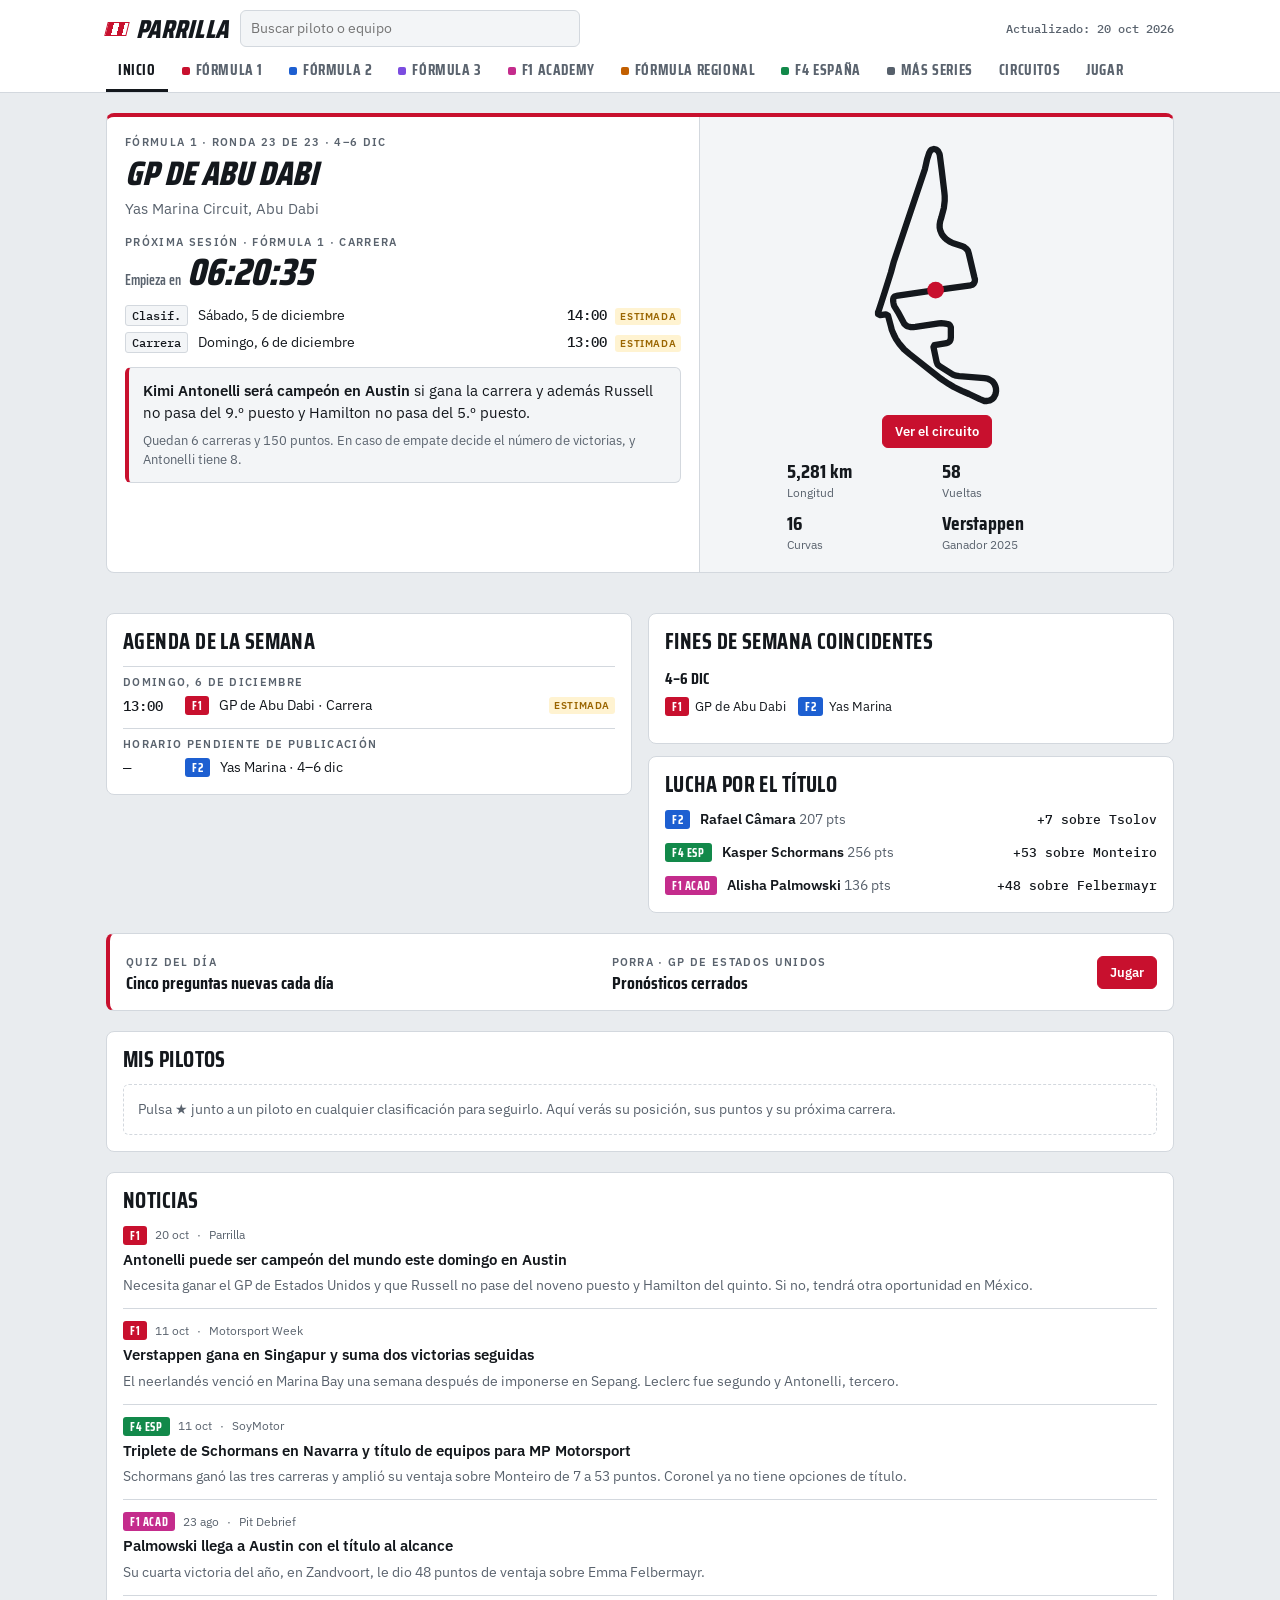
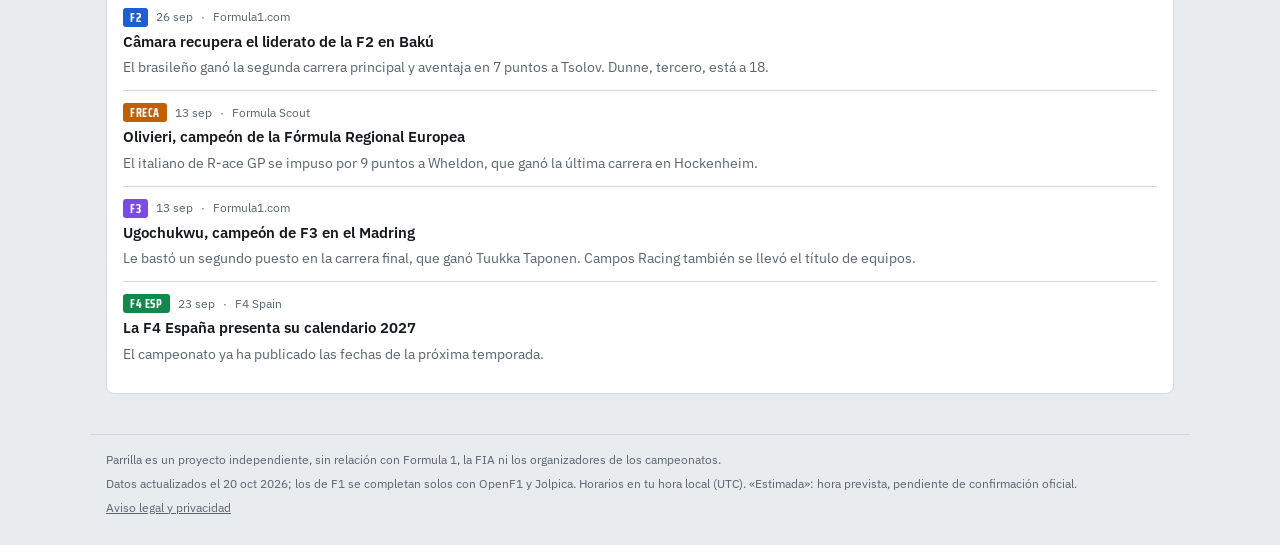
==== commit 9a7d1add: "Parrilla Motor: lap-by-lap timing tower (replay now, live when data allows) - Rebuilds order, gap to" ====
--- a/parrilla-motor/index.html
+++ b/parrilla-motor/index.html
@@ -271,6 +271,18 @@
 .flag.sc{background:var(--amber-bg);color:var(--amber);border-color:transparent}
 .flag.red{background:var(--accent);color:#fff;border-color:transparent}
 .flag.chq{background:var(--ink);color:var(--surface);border-color:transparent}
+.tw-ctl{display:flex;gap:10px;align-items:center;flex-wrap:wrap}
+.tw-ctl input[type=range]{flex:1 1 160px;min-width:0;accent-color:var(--accent)}
+.tw-play{width:42px;height:34px;padding:0;font-size:15px}
+.tw-st{display:flex;gap:8px;align-items:center;flex-wrap:wrap;font:700 16px var(--display);text-transform:uppercase;letter-spacing:.03em;min-height:22px}
+.tw-st .muted{font:500 12px var(--mono);text-transform:none;letter-spacing:0}
+.twt td,.twt th{padding:6px 6px}
+.twt td.drv{font:600 14px var(--mono)}
+.twt td.drv small{display:inline;margin-left:6px;font:400 12px var(--body)}
+.mv{font:600 10px var(--mono);margin-left:3px;vertical-align:1px}.mv.up{color:var(--ok)}.mv.dn{color:var(--accent)}
+td.lc-o{color:#9b4dff;font-weight:600}td.lc-p{color:var(--ok);font-weight:600}
+.boxb{font:700 9px/1 var(--body);letter-spacing:.06em;background:var(--ink);color:var(--surface);padding:2px 4px;border-radius:2px;margin-left:6px;vertical-align:2px}
+@media (max-width:560px){.hide-s{display:none}.twt td.drv small{display:none}}
 .callout.champ{border-left-color:#c9a227;background:color-mix(in srgb,#c9a227 14%,var(--surface))}
 .callout.champ b{font:800 20px/1.15 var(--display);font-style:italic;text-transform:uppercase;display:block}
 </style>
@@ -1013,13 +1025,13 @@
    Todo es opcional: si las APIs no responden, la web sigue con la instantánea de DATA. Nada se inventa: solo se muestra lo que llega. */
 const API={jol:"https://api.jolpi.ca/ergast/f1/",of1:"https://api.openf1.org/v1/"};
 const SEASON=2026, ROUNDS=23, LIVE_RACE_PTS=25;
-const LIVE={at:0,ok:false,tried:false,meeting:null,sess:{},sel:null,busy:false,sig:""};
+const LIVE={at:0,ok:false,tried:false,meeting:null,sess:{},sel:null,busy:false,sig:"",view:"res"};
 const LIVE_BASE={drivers:DATA.f1.drivers.map(r=>[...r]),teams:DATA.f1.teams.map(r=>[...r]),rows:DATA.f1.results.rows.map(r=>[...r]),
   status:DATA.f1.status,facts:DATA.f1.facts,title:{...DATA.f1.title},events:DATA.f1.events.map(e=>({...e})),porra:PORRA.result,news:NEWS.slice(),last:LAST_DONE};
 const apiMem={};
 /* pide una URL con caché local; ttl puede depender de lo guardado. Si falla, devuelve lo último guardado (o null) */
 async function api(url,ttl,pick){
-  const key="api."+url,c=apiMem[key]||store.get(key,null),now=Date.now();
+  const key="api.v2."+url,c=apiMem[key]||store.get(key,null),now=Date.now();
   if(c&&now-c.t<(typeof ttl==="function"?ttl(c.d):ttl)){apiMem[key]=c;LIVE.at=Math.max(LIVE.at,c.t);LIVE.ok=true;return c.d}
   try{
     const ctl=new AbortController(),to=setTimeout(()=>ctl.abort(),9000);
@@ -1111,17 +1123,25 @@
 const RC_SC=[[/VIRTUAL SAFETY CAR DEPLOYED/,"Coche de seguridad virtual"],[/VIRTUAL SAFETY CAR ENDING/,"Fin del coche de seguridad virtual"],[/SAFETY CAR DEPLOYED/,"Coche de seguridad en pista"],[/SAFETY CAR IN THIS LAP/,"El coche de seguridad se retira en esta vuelta"]];
 function pickRC(d){
   if(!Array.isArray(d))return d;
-  return d.filter(x=>x.category==="SafetyCar"||x.flag==="RED"||x.flag==="CHEQUERED"||/PENALTY|DISQUALIFIED/.test(x.message||"")).slice(-12).map(x=>({l:x.lap_number,c:x.category,f:x.flag,m:x.message}));
-}
+  return d.filter(x=>x.category==="SafetyCar"||x.flag==="RED"||x.flag==="CHEQUERED"||(x.flag==="GREEN"&&x.scope==="Track")||/PENALTY|DISQUALIFIED/.test(x.message||"")).slice(-40).map(x=>({t:x.date?Date.parse(x.date):null,l:x.lap_number,c:x.category,f:x.flag,m:x.message}));
+}
+/* la misma URL comparte caché: el panel y la torre usan los mismos recortes */
+const PICK={
+  res:d=>Array.isArray(d)?d.map(r=>({p:r.position,n:r.driver_number,laps:r.number_of_laps,dur:r.duration,gap:r.gap_to_leader,pts:r.points,dnf:r.dnf,dns:r.dns,dsq:r.dsq})):d,
+  drv:d=>Array.isArray(d)?d.map(x=>({n:x.driver_number,a:x.name_acronym,f:x.first_name,l:x.last_name,t:x.team_name,c:x.team_colour})):d,
+  stints:d=>Array.isArray(d)?d.map(x=>({n:x.driver_number,a:x.lap_start,b:x.lap_end,c:x.compound,age:x.tyre_age_at_start})):d,
+  pit:d=>Array.isArray(d)?d.map(x=>({n:x.driver_number,l:x.lap_number,t:x.date?Date.parse(x.date):null,st:x.stop_duration,ln:x.lane_duration??x.pit_duration})):d,
+  laps:d=>Array.isArray(d)?d.map(x=>({n:x.driver_number,l:x.lap_number,t:x.date_start?Date.parse(x.date_start):null,d:x.lap_duration,po:!!x.is_pit_out_lap})):d,
+};
 async function loadSession(s,full){
   const k=s.session_key,ended=Date.parse(s.date_end),recent=Date.now()-ended<8*36e5;
   const T=d=>Array.isArray(d)&&d.length?(recent?3*6e4:864e5):(recent?6e4:36e5),O=(p,pick)=>api(API.of1+p+"?session_key="+k,T,pick);
   const race=s.session_type==="Race";
   const [res,drv,stints,pits,rc,w]=await Promise.all([
-    O("session_result",d=>Array.isArray(d)?d.map(r=>({p:r.position,n:r.driver_number,laps:r.number_of_laps,dur:r.duration,gap:r.gap_to_leader,pts:r.points,dnf:r.dnf,dns:r.dns,dsq:r.dsq})):d),
-    O("drivers",d=>Array.isArray(d)?d.map(x=>({n:x.driver_number,a:x.name_acronym,f:x.first_name,l:x.last_name,t:x.team_name,c:x.team_colour})):d),
-    full&&race?O("stints",d=>Array.isArray(d)?d.map(x=>({n:x.driver_number,a:x.lap_start,b:x.lap_end,c:x.compound})):d):null,
-    full&&race?O("pit",d=>Array.isArray(d)?d.map(x=>({n:x.driver_number,l:x.lap_number,st:x.stop_duration,ln:x.lane_duration??x.pit_duration})):d):null,
+    O("session_result",PICK.res),
+    O("drivers",PICK.drv),
+    full&&race?O("stints",PICK.stints):null,
+    full&&race?O("pit",PICK.pit):null,
     full?O("race_control",pickRC):null,
     full?O("weather",d=>Array.isArray(d)&&d.length?[d[d.length-1]]:d):null,
   ]);
@@ -1150,7 +1170,7 @@
 function ago(t){const s=Math.max(0,Math.round((Date.now()-t)/1e3));return s<60?"hace un momento":s<3600?`hace ${Math.round(s/60)} min`:s<86400?`hace ${Math.round(s/3600)} h`:`hace ${Math.round(s/86400)} d`}
 
 /* ---- panel del fin de semana ---- */
-function hubMount(){const el=$("#hub-slot");if(!el)return;el.innerHTML=hubHTML(el.dataset.full==="1");
+function hubMount(){const el=$("#hub-slot");if(!el)return;el.innerHTML=hubHTML(el.dataset.full==="1");towerMount();
   const c=el.querySelector(".spills"),p=c&&c.querySelector('[aria-pressed="true"]');if(p)c.scrollLeft=p.offsetLeft-c.offsetLeft-(c.clientWidth-p.offsetWidth)/2}
 function hubHTML(full){
   const m=LIVE.meeting;
@@ -1166,7 +1186,14 @@
 function sessBody(s,D){
   const st=sState(s),nm=esc(sName(s));
   if(st==="next")return `<div class="livebox" style="--c:var(--line)"><span class="eyebrow">${nm} · ${esc(dayLabel(s.date_start))} a las ${hm(s.date_start)}</span><div class="big" data-cd="${s.date_start}"></div><p class="muted" style="font-size:14px">La clasificación de la sesión aparecerá aquí unos minutos después de que termine.</p></div>`;
-  if(st==="live")return `<div class="livebox"><span class="lb"><span class="live-dot on"></span>En directo · ${nm}</span><p><b>La sesión está en marcha.</b> Termina hacia las ${hm(s.date_end)}. En cuanto acabe, la clasificación, los neumáticos y las paradas aparecerán aquí solos, sin recargar.</p><p class="muted" style="font-size:13px">Los tiempos vuelta a vuelta en directo solo se publican en el live timing oficial de F1.</p><div class="links"><a href="https://www.formula1.com/en/timing/f1-live" target="_blank" rel="noopener">Live timing oficial ↗</a></div></div>`;
+  if(st==="live"&&RP.k===s.session_key&&RP.B)return towerShell(true);
+  if(st==="live")return `<div class="livebox"><span class="lb"><span class="live-dot on"></span>En directo · ${nm}</span><p><b>La sesión está en marcha.</b> Termina hacia las ${hm(s.date_end)}. La torre de tiempos aparecerá aquí en cuanto el servicio de datos publique las vueltas; con el acceso gratuito eso ocurre al terminar la sesión. Después podrás verla entera vuelta a vuelta.</p><div class="links"><a href="https://www.formula1.com/en/timing/f1-live" target="_blank" rel="noopener">Live timing oficial ↗</a></div></div>`;
+  const tog=`<div class="seg" role="group" aria-label="Vista de la sesión" style="justify-self:start"><button data-hv="res" aria-pressed="${LIVE.view!=="tw"}">Resultado</button><button data-hv="tw" aria-pressed="${LIVE.view==="tw"}">Vuelta a vuelta</button></div>`;
+  if(LIVE.view==="tw")return tog+towerShell(false);
+  return tog+sessResult(s,D);
+}
+function sessResult(s,D){
+  const nm=esc(sName(s));
   if(!D)return `<div class="empty">Cargando ${nm}…</div>`;
   if(D.state==="off")return `<div class="empty">No se ha podido conectar con el servicio de datos de F1. Se vuelve a intentar cada minuto.</div>`;
   if(D.state==="wait")return `<div class="livebox" style="--c:var(--amber)"><span class="eyebrow">${nm} · terminada</span><p>Esperando la clasificación oficial. Se comprueba cada minuto y aparecerá aquí sola.</p></div>`;
@@ -1224,11 +1251,121 @@
     else if(x.f==="CHEQUERED"){tag="Bandera a cuadros";cls="chq";txt="Final de la sesión"}
     else {tag=/DISQUALIFIED/.test(m)?"Descalificación":"Sanción";cls=""}
     return `<li><span class="lap">${x.l?"V"+x.l:""}</span><span class="flag ${cls}">${esc(tag)}</span><span${txt===m?' lang="en"':""}>${esc(txt)}</span></li>`};
-  return `<div class="sec" style="gap:8px"><h3>Dirección de carrera</h3><ul class="rc">${[...rc].reverse().map(item).join("")}</ul><span class="muted" style="font-size:12px">Banderas, coches de seguridad y sanciones. Los mensajes oficiales están en inglés.</span></div>`;
-}
+  const shown=rc.filter(x=>x.f!=="GREEN").slice(-12);if(!shown.length)return "";
+  return `<div class="sec" style="gap:8px"><h3>Dirección de carrera</h3><ul class="rc">${[...shown].reverse().map(item).join("")}</ul><span class="muted" style="font-size:12px">Banderas, coches de seguridad y sanciones. Los mensajes oficiales están en inglés.</span></div>`;
+}
+
+/* ---- torre de tiempos ---- */
+/* Se reconstruye con las vueltas de cada piloto (/laps): orden, diferencia con el líder y con el de delante,
+   última vuelta, neumático y boxes. Sesión terminada: repetición con reproductor. Sesión en marcha: se refresca
+   cada 10 s si el servicio publica las vueltas durante la sesión (OpenF1 lo hace con la cuenta de pago). */
+const RP={k:null,B:null,T:0,play:false,speed:20,timer:null,poll:null,loading:false};
+async function towerData(s){
+  const k=s.session_key,live=sState(s)==="live",recent=Date.now()-Date.parse(s.date_end)<8*36e5;
+  const T=live?()=>8e3:d=>Array.isArray(d)&&d.length?(recent?3*6e4:864e5):6e4,O=(p,pick)=>api(API.of1+p+"?session_key="+k,T,pick);
+  const [laps,drv,stints,pits,rc]=await Promise.all([O("laps",PICK.laps),O("drivers",PICK.drv),O("stints",PICK.stints),O("pit",PICK.pit),O("race_control",pickRC)]);
+  return Array.isArray(laps)&&laps.length?towerBuild(s,{laps,drv,stints,pits,rc}):null;
+}
+function towerBuild(s,raw){
+  const race=s.session_type==="Race",by={},P={};
+  raw.laps.forEach(x=>(by[x.n]||=[]).push(x));
+  for(const n in by){
+    const L=by[n].sort((a,b)=>a.l-b.l);
+    /* paso por meta al final de cada vuelta: inicio + duración, o el inicio de la vuelta siguiente */
+    P[n]=L.map((x,i)=>{const nx=L[i+1],d=typeof x.d==="number"&&x.d>0?x.d:null,e=x.t&&d?x.t+d*1e3:nx&&nx.l===x.l+1&&nx.t?nx.t:null;return e?{l:x.l,e,d}:null}).filter(Boolean);
+  }
+  const all=Object.values(P).filter(a=>a.length);if(!all.length)return null;
+  const t0=race?Math.min(...all.map(a=>a[0].e)):Math.min(...raw.laps.map(x=>x.t).filter(Boolean),...all.map(a=>a[0].e));
+  const ok=a=>Array.isArray(a)?a:[];
+  return {s,race,P,t0,t1:Math.max(...all.map(a=>a[a.length-1].e)),total:Math.max(...all.map(a=>a[a.length-1].l)),
+    dm:drvMap(raw),stints:ok(raw.stints),pits:ok(raw.pits),rc:ok(raw.rc).filter(x=>x.t)};
+}
+function towerAt(B,T){
+  const rows=Object.entries(B.P).map(([n,A])=>{let i=0;while(i<A.length&&A[i].e<=T)i++;const last=A[i-1]||null;let best=null;
+    for(let j=0;j<i;j++)if(A[j].d&&(!best||A[j].d<best.d))best=A[j];
+    return {n:+n,A,k:last?last.l:0,e:last?last.e:Infinity,last,best}});
+  if(B.race)rows.sort((a,b)=>b.k-a.k||a.e-b.e);
+  else rows.sort((a,b)=>(a.best?a.best.d:1e9)-(b.best?b.best.d:1e9)||b.k-a.k);
+  const L=rows[0],ob=rows.reduce((m,r)=>r.best&&(m==null||r.best.d<m)?r.best.d:m,null);
+  const crossedBy=(A,t)=>{let c=0;for(const x of A)if(x.e<=t)c=x.l;return c};
+  const behind=(X,R)=>{
+    if(!X.last)return "—";
+    if(B.race){const N=crossedBy(R.A,X.e)-X.k;if(N>=1)return `+${N} V`;const c=R.A.find(y=>y.l===X.k);return c?"+"+((X.e-c.e)/1e3).toFixed(3):"—"}
+    return X.best&&R.best?"+"+(X.best.d-R.best.d).toFixed(3):"—";
+  };
+  rows.forEach((r,i)=>{
+    r.pos=i+1;r.gap=i?behind(r,L):"";r.int=i?behind(r,rows[i-1]):"";
+    const now=r.k+1,st=B.stints.filter(x=>x.n===r.n&&x.a<=now).sort((a,b)=>b.a-a.a)[0];
+    r.tyre=st&&st.c?{c:st.c,age:now-st.a+(st.age||0)}:null;
+    r.box=B.pits.some(p=>p.n===r.n&&p.t&&T>=p.t&&T<=p.t+(p.ln||25)*1e3);
+    r.lc=r.last&&r.last.d?(r.last.d===ob?"o":r.best&&r.last.d===r.best.d?"p":""):"";
+  });
+  return {rows,L};
+}
+function trackAt(B,T){
+  let st="";
+  for(const x of B.rc){if(x.t>T)continue;const m=x.m||"";
+    if(x.c==="SafetyCar")st=/DEPLOYED/.test(m)?(/VIRTUAL/.test(m)?"vsc":"sc"):/ENDING|IN THIS LAP/.test(m)?"":st;
+    else if(x.f==="RED")st="red";else if(x.f==="GREEN"&&st==="red")st="";else if(x.f==="CHEQUERED")st="chq"}
+  return st;
+}
+function towerShell(live){
+  return `<div class="sec" id="tower" data-live="${live?1:0}" style="gap:10px">
+  ${live?`<div class="tw-ctl"><span class="lb"><span class="live-dot on"></span>En directo</span><span class="muted" style="font-size:12px">Se actualiza cada 10 segundos</span></div>`
+  :`<div class="tw-ctl"><button class="btn primary tw-play" data-tw="play" aria-label="Reproducir">▶</button><input type="range" id="tw-r" min="0" max="1000" value="0" aria-label="Momento de la sesión"><div class="seg" role="group" aria-label="Velocidad">${[5,20,60].map(v=>`<button data-tws="${v}" aria-pressed="${RP.speed===v}">×${v}</button>`).join("")}</div></div>`}
+  <div class="tw-st" id="tw-st"></div>
+  <div class="tbl"><table class="twt"><thead id="tw-h"></thead><tbody id="tw-rows"><tr><td class="muted">Cargando las vueltas…</td></tr></tbody></table></div></div>`;
+}
+async function towerMount(){
+  const el=$("#tower");if(!el){towerStop();return}
+  const s=hubPick();if(!s)return;
+  const live=el.dataset.live==="1";
+  if(RP.k!==s.session_key){towerStop();Object.assign(RP,{k:s.session_key,B:null})}
+  if(live&&!RP.poll)RP.poll=setInterval(async()=>{const p=hubPick();if(!$("#tower")||!p||p.session_key!==RP.k){towerStop();return}const B=await towerData(p).catch(()=>null);if(B){RP.B=B;RP.T=Date.now();towerSync()}},1e4);
+  if(RP.B){if(live)RP.T=Date.now();towerSync();return}
+  if(RP.loading)return;RP.loading=true;
+  const B=await towerData(s).catch(()=>null);RP.loading=false;
+  if(RP.k!==s.session_key)return;
+  if(!B){const r=$("#tw-rows");if(r)r.innerHTML=`<tr><td>No se han podido cargar las vueltas de esta sesión. Se vuelve a intentar en un minuto.</td></tr>`;return}
+  RP.B=B;RP.T=live?Date.now():B.t0;towerSync();
+}
+function towerStop(){towerPlay(false);clearInterval(RP.poll);RP.poll=null}
+function towerPlay(on){
+  RP.play=on;clearInterval(RP.timer);RP.timer=null;
+  if(on&&RP.B){if(RP.T>=RP.B.t1)RP.T=RP.B.t0;
+    RP.timer=setInterval(()=>{if(!RP.B||!$("#tw-rows")){towerPlay(false);return}RP.T+=250*RP.speed;if(RP.T>=RP.B.t1){RP.T=RP.B.t1;towerPlay(false)}towerSync()},250)}
+  const b=$(".tw-play");if(b){b.textContent=on?"❚❚":"▶";b.setAttribute("aria-label",on?"Pausa":"Reproducir")}
+}
+const clockT=ms=>{const m=Math.max(0,Math.floor(ms/6e4));return `Minuto ${m}`};
+function towerSync(){
+  const B=RP.B,body=$("#tw-rows");if(!B||!body)return;
+  const live=$("#tower").dataset.live==="1",T=Math.min(Math.max(RP.T,B.t0),B.t1),{rows,L}=towerAt(B,T),race=B.race;
+  /* flechas: puestos ganados o perdidos desde la vuelta anterior del líder */
+  let prev={};if(race&&L.last){const i=L.A.indexOf(L.last);if(i>0)towerAt(B,L.A[i-1].e).rows.forEach(r=>prev[r.n]=r.pos)}
+  const r=$("#tw-r");if(r&&document.activeElement!==r)r.value=Math.round((T-B.t0)/Math.max(1,B.t1-B.t0)*1000);
+  const ts={sc:["sc","Coche de seguridad"],vsc:["sc","Coche de seguridad virtual"],red:["red","Bandera roja"],chq:["chq","Bandera a cuadros"]}[trackAt(B,T)];
+  const lastE=Math.max(...rows.map(x=>x.last?x.last.e:0));
+  $("#tw-st").innerHTML=`<span>${race?(T>=B.t1&&!live?`Final · ${B.total} vueltas`:`Vuelta ${Math.min(L.k+1,B.total+(live?1:0))}${live?"":" de "+B.total}`):clockT(T-Date.parse(B.s.date_start))}</span>${ts?`<span class="flag ${ts[0]}">${ts[1]}</span>`:""}${live?`<span class="muted">· último paso por meta ${ago(lastE)}</span>`:""}`;
+  $("#tw-h").innerHTML=`<tr><th>Pos</th><th>Piloto</th>${race?'<th class="r">Líder</th><th class="r hide-s">Intervalo</th><th class="r">Última</th>':'<th class="r">Mejor</th><th class="r">Dif.</th><th class="r hide-s">Última</th><th class="r hide-s">Vtas</th>'}<th>Neum.</th></tr>`;
+  const old={};body.querySelectorAll("tr[data-n]").forEach(tr=>old[tr.dataset.n]=tr.getBoundingClientRect().top);
+  body.innerHTML=rows.map(x=>{
+    const d=B.dm[x.n]||{},full=d.l?drvName(d.f,d.l):"#"+x.n,mv=prev[x.n]?prev[x.n]-x.pos:0;
+    const ty=x.tyre?`<span class="cmp ${CMP[x.tyre.c]?"cmp-"+CMP[x.tyre.c][0]:"cmp-U"}" title="${esc((CMP[x.tyre.c]||["","Desconocido"])[1])}"></span><span class="mono" style="font-size:12px">${x.tyre.age}</span>`:"";
+    const last=`<td class="tm ${race?"":"hide-s "}${x.lc?"lc-"+x.lc:""}">${x.last&&x.last.d?lapT(x.last.d):"—"}</td>`;
+    return `<tr data-n="${x.n}" class="${x.pos===1?"p1":""} ${isFav("f1",full)?"fav":""}"><td class="pos">${x.pos}${mv>0?`<span class="mv up">▲${mv}</span>`:mv<0?`<span class="mv dn">▼${-mv}</span>`:""}</td>
+      <td class="drv"><span class="tc" style="--tc:${dColor(d)}"></span>${esc(d.a||"#"+x.n)}<small>${esc(surname(full))}</small>${x.box?'<span class="boxb">BOX</span>':""}</td>
+      ${race?`<td class="tm">${x.pos===1?"—":esc(x.gap)}</td><td class="tm hide-s">${x.pos===1?"":esc(x.int)}</td>${last}`
+      :`<td class="tm ${x.best&&x.best.d===rows[0].best?.d?"lc-o":""}">${x.best?lapT(x.best.d):"—"}</td><td class="tm">${x.pos===1?"":esc(x.gap)}</td>${last}<td class="tm hide-s">${x.k||""}</td>`}
+      <td>${ty}</td></tr>`}).join("");
+  if(matchMedia("(prefers-reduced-motion: no-preference)").matches)body.querySelectorAll("tr[data-n]").forEach(tr=>{
+    const o=old[tr.dataset.n];if(o==null)return;const dy=o-tr.getBoundingClientRect().top;if(Math.abs(dy)<2)return;
+    tr.style.transition="none";tr.style.transform=`translateY(${dy}px)`;tr.getBoundingClientRect();
+    requestAnimationFrame(()=>{tr.style.transition="transform .5s ease";tr.style.transform=""})});
+}
+document.addEventListener("input",e=>{if(e.target.id==="tw-r"&&RP.B){RP.T=RP.B.t0+e.target.value/1000*(RP.B.t1-RP.B.t0);towerSync()}});
 
 /* ---- ciclo de actualización: cada minuto y al volver a la pestaña ---- */
-function liveSig(){const F=DATA.f1,m=LIVE.meeting;return JSON.stringify([F.drivers,F.results.rows.length,PORRA.result,!!F.champion,m&&m.map(s=>[s.session_key,sState(s),(LIVE.sess[s.session_key]||{}).state])])}
+function liveSig(){const F=DATA.f1,m=LIVE.meeting;return JSON.stringify([F.drivers,F.results.rows.length,PORRA.result,!!F.champion,m&&m.map(s=>[s.session_key,sState(s),(LIVE.sess[s.session_key]||{}).state]),RP.B?RP.k:0])}
 async function liveTick(){
   if(LIVE.busy)return;LIVE.busy=true;
   try{
@@ -1239,6 +1376,7 @@
       const pick=hubPick();
       for(const s of m){if(sState(s)!=="done")continue;const full=s===pick;const prev=LIVE.sess[s.session_key];
         if(full||!prev||!prev.full)LIVE.sess[s.session_key]=await loadSession(s,full)||prev}
+      if(pick&&sState(pick)==="live"&&!(RP.k===pick.session_key&&RP.B)){const B=await towerData(pick).catch(()=>null);if(B){towerStop();Object.assign(RP,{k:pick.session_key,B,T:Date.now()})}}
     }
   }catch(e){}
   LIVE.tried=true;LIVE.busy=false;stampUpdate();
@@ -1274,6 +1412,9 @@
   const cb=e.target.closest("[data-circ]");if(cb){go("circuitos/"+cb.dataset.circ);return}
   const gt=e.target.closest("[data-goto]");if(gt){go(gt.dataset.goto);return}
   const sp=e.target.closest("[data-sess]");if(sp){hubSelect(+sp.dataset.sess);return}
+  const hv=e.target.closest("[data-hv]");if(hv){LIVE.view=hv.dataset.hv;towerStop();hubMount();return}
+  if(e.target.closest('[data-tw="play"]')){towerPlay(!RP.play);return}
+  const tws=e.target.closest("[data-tws]");if(tws){RP.speed=+tws.dataset.tws;document.querySelectorAll("[data-tws]").forEach(b=>b.setAttribute("aria-pressed",b===tws));return}
   const qa=e.target.closest("[data-qa]");if(qa){quizAnswer(+qa.dataset.qa);return}
   if(e.target.closest("#qnext")){quizNext();return}
   const st=e.target.closest(".star[data-fav]");
